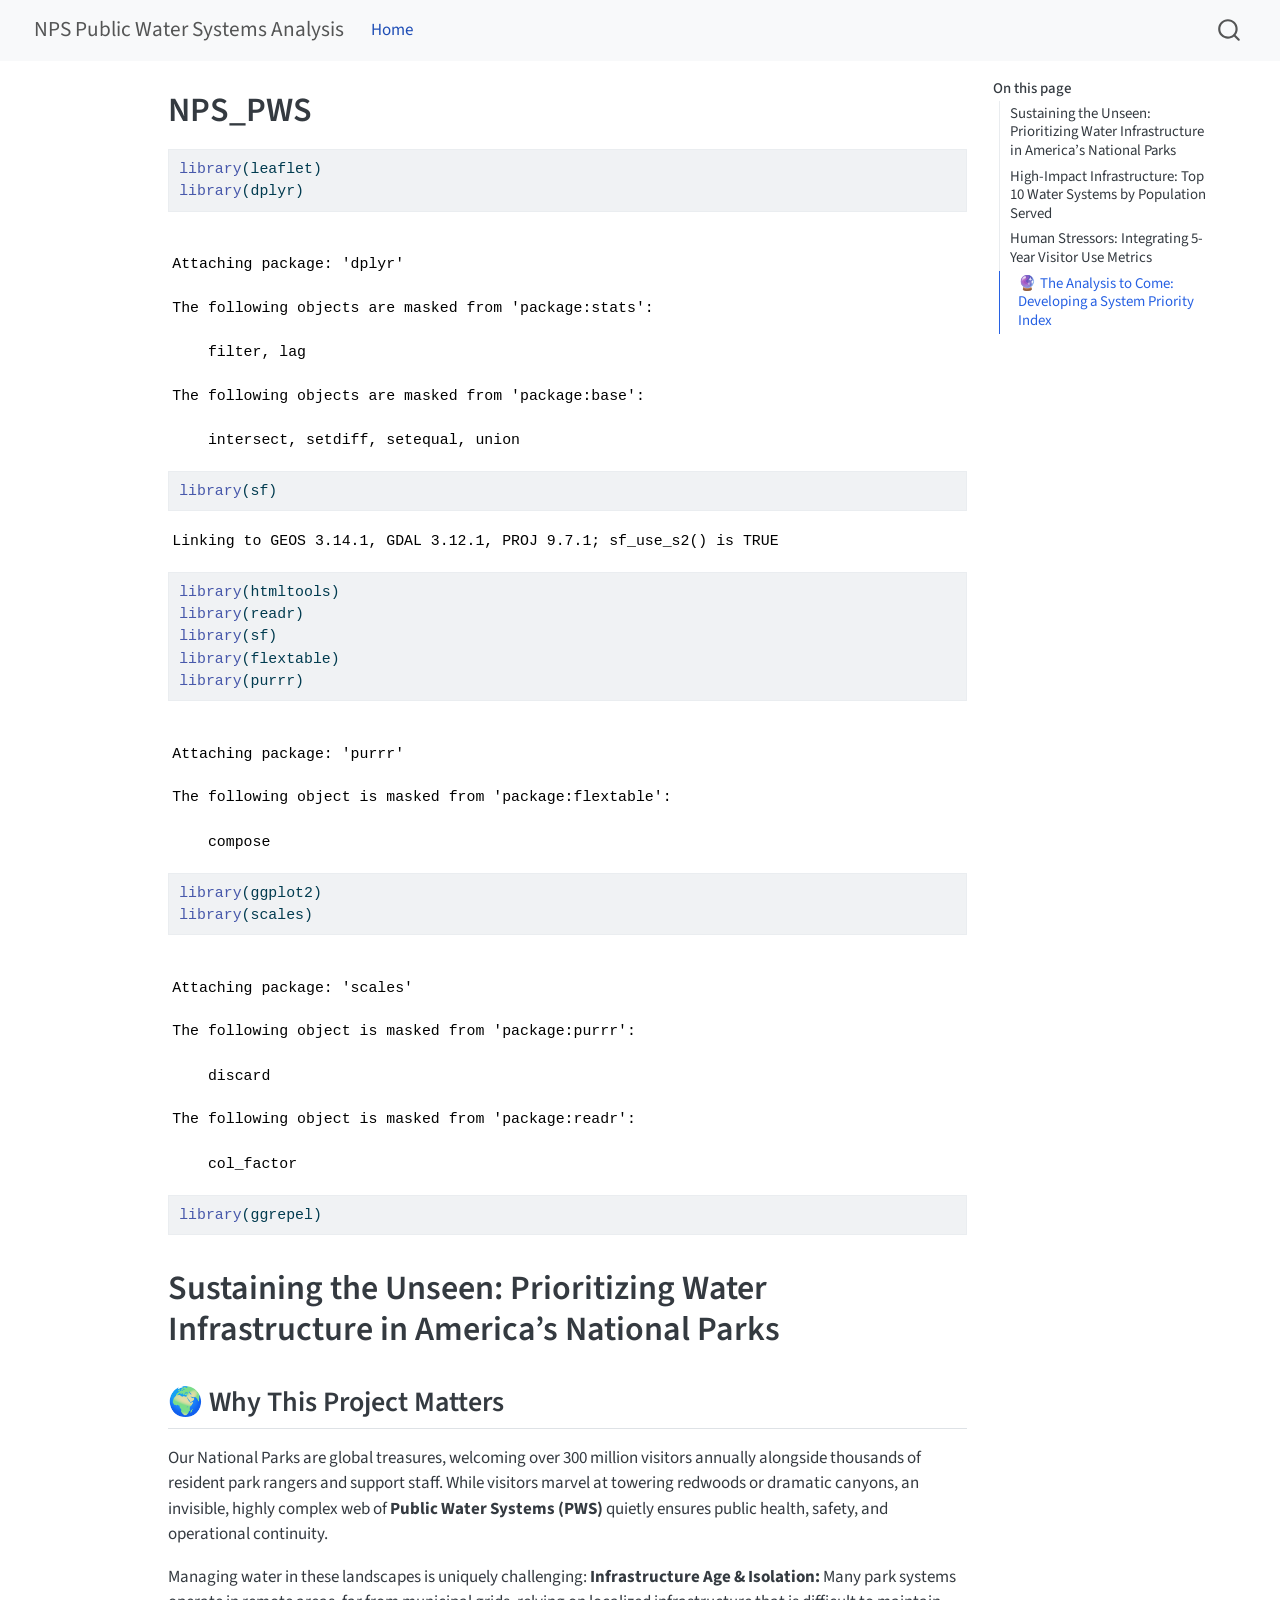
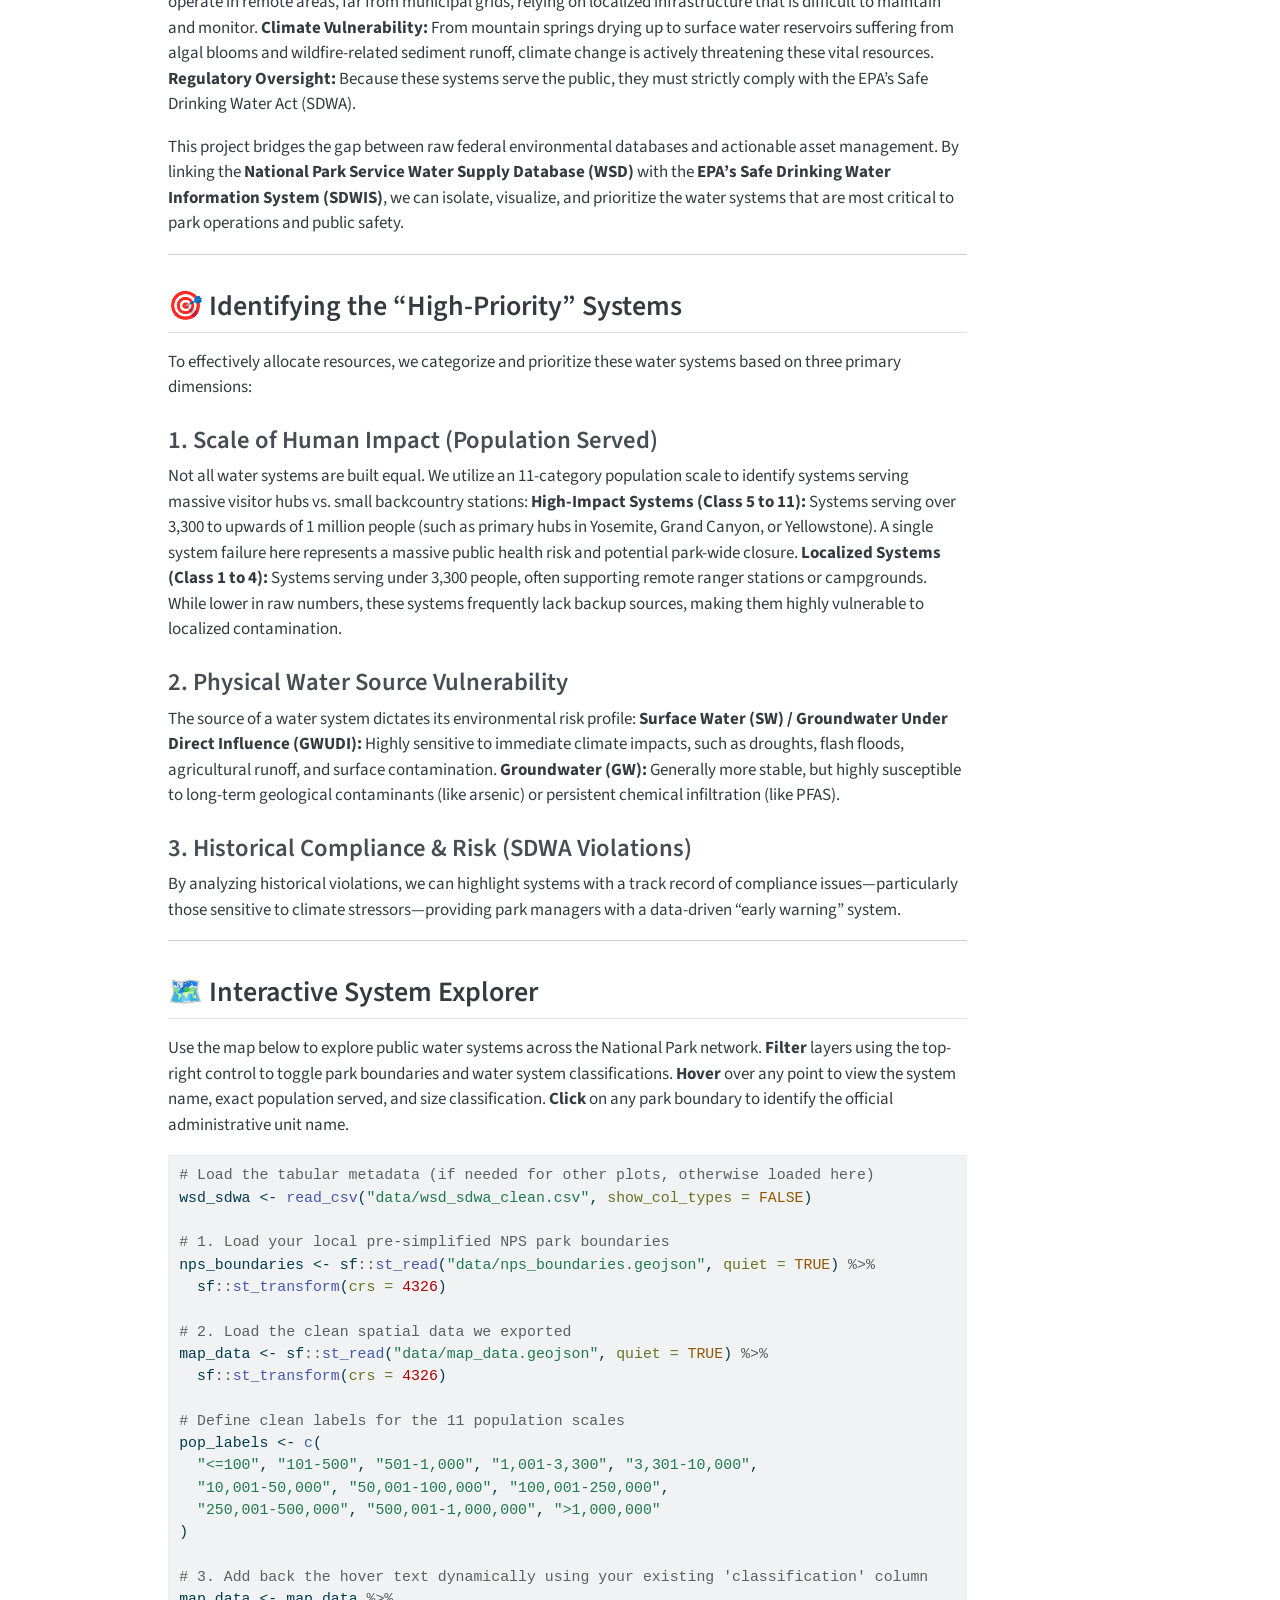
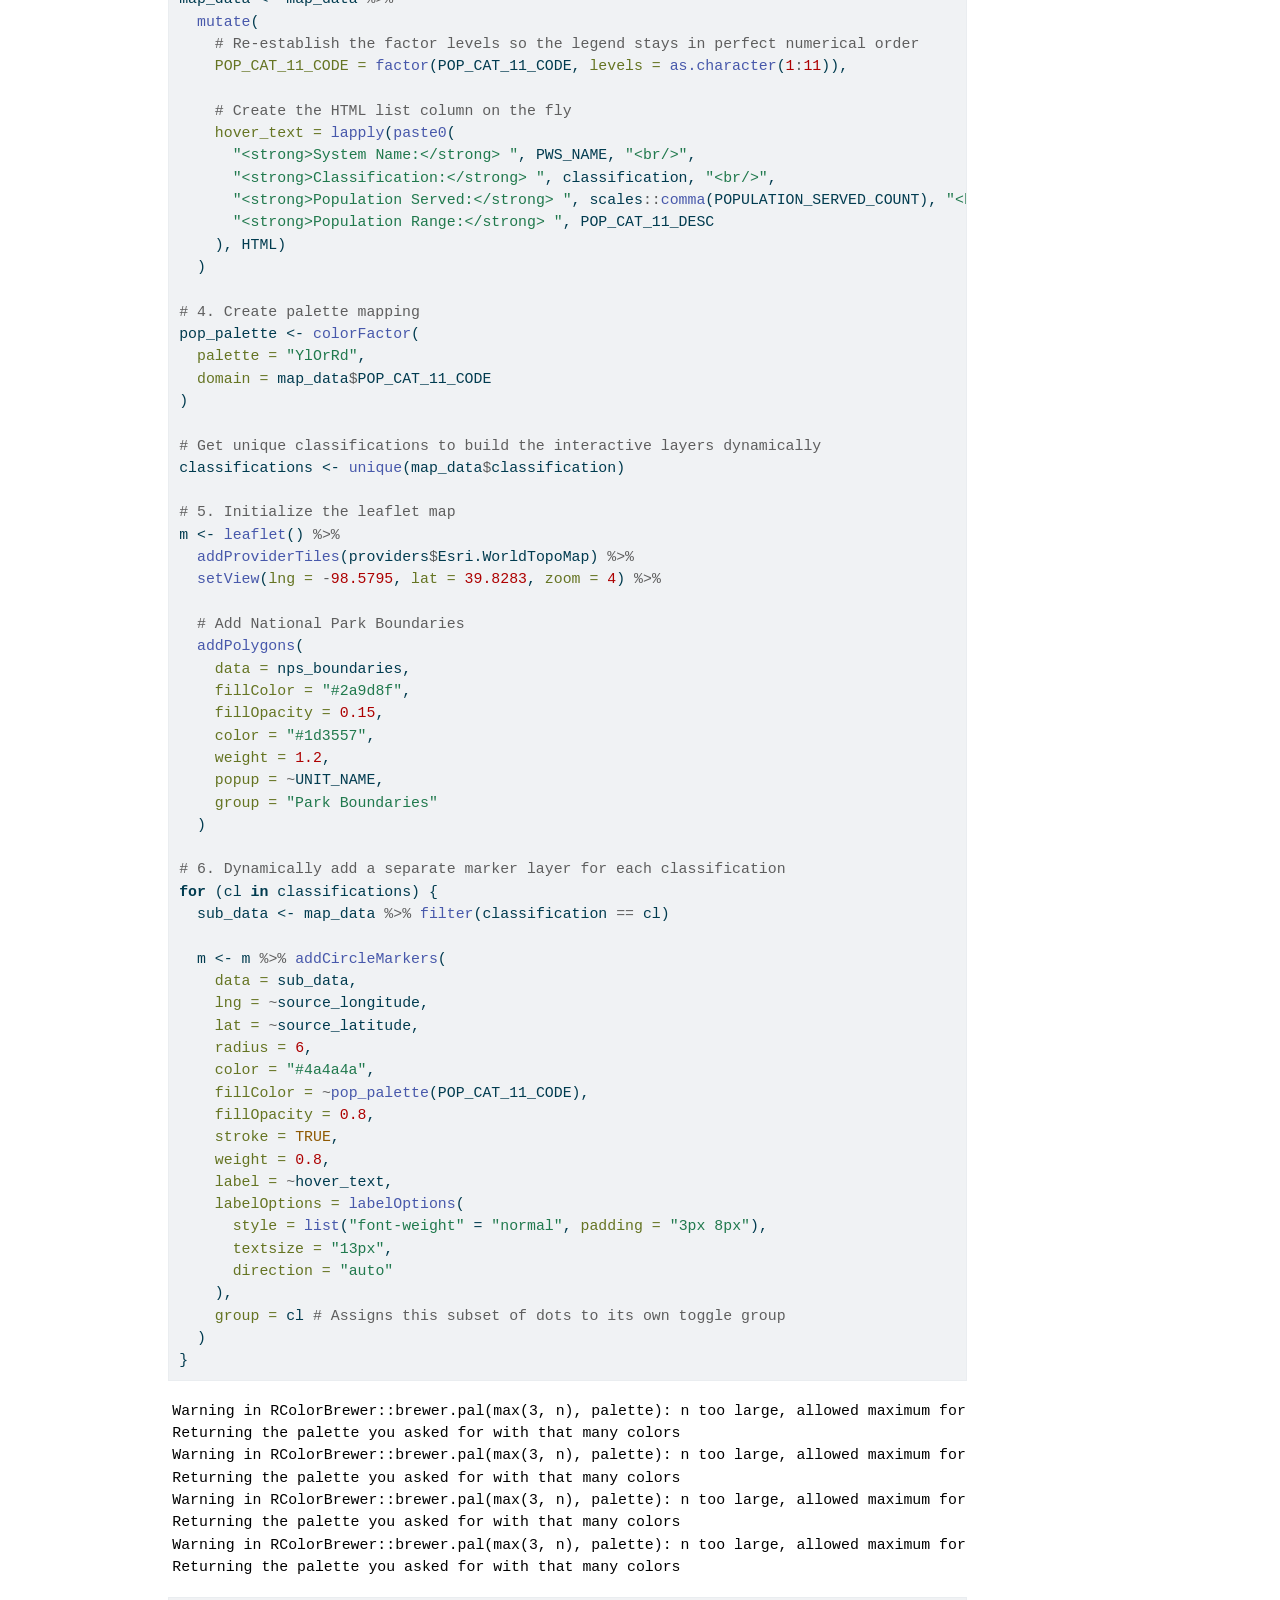
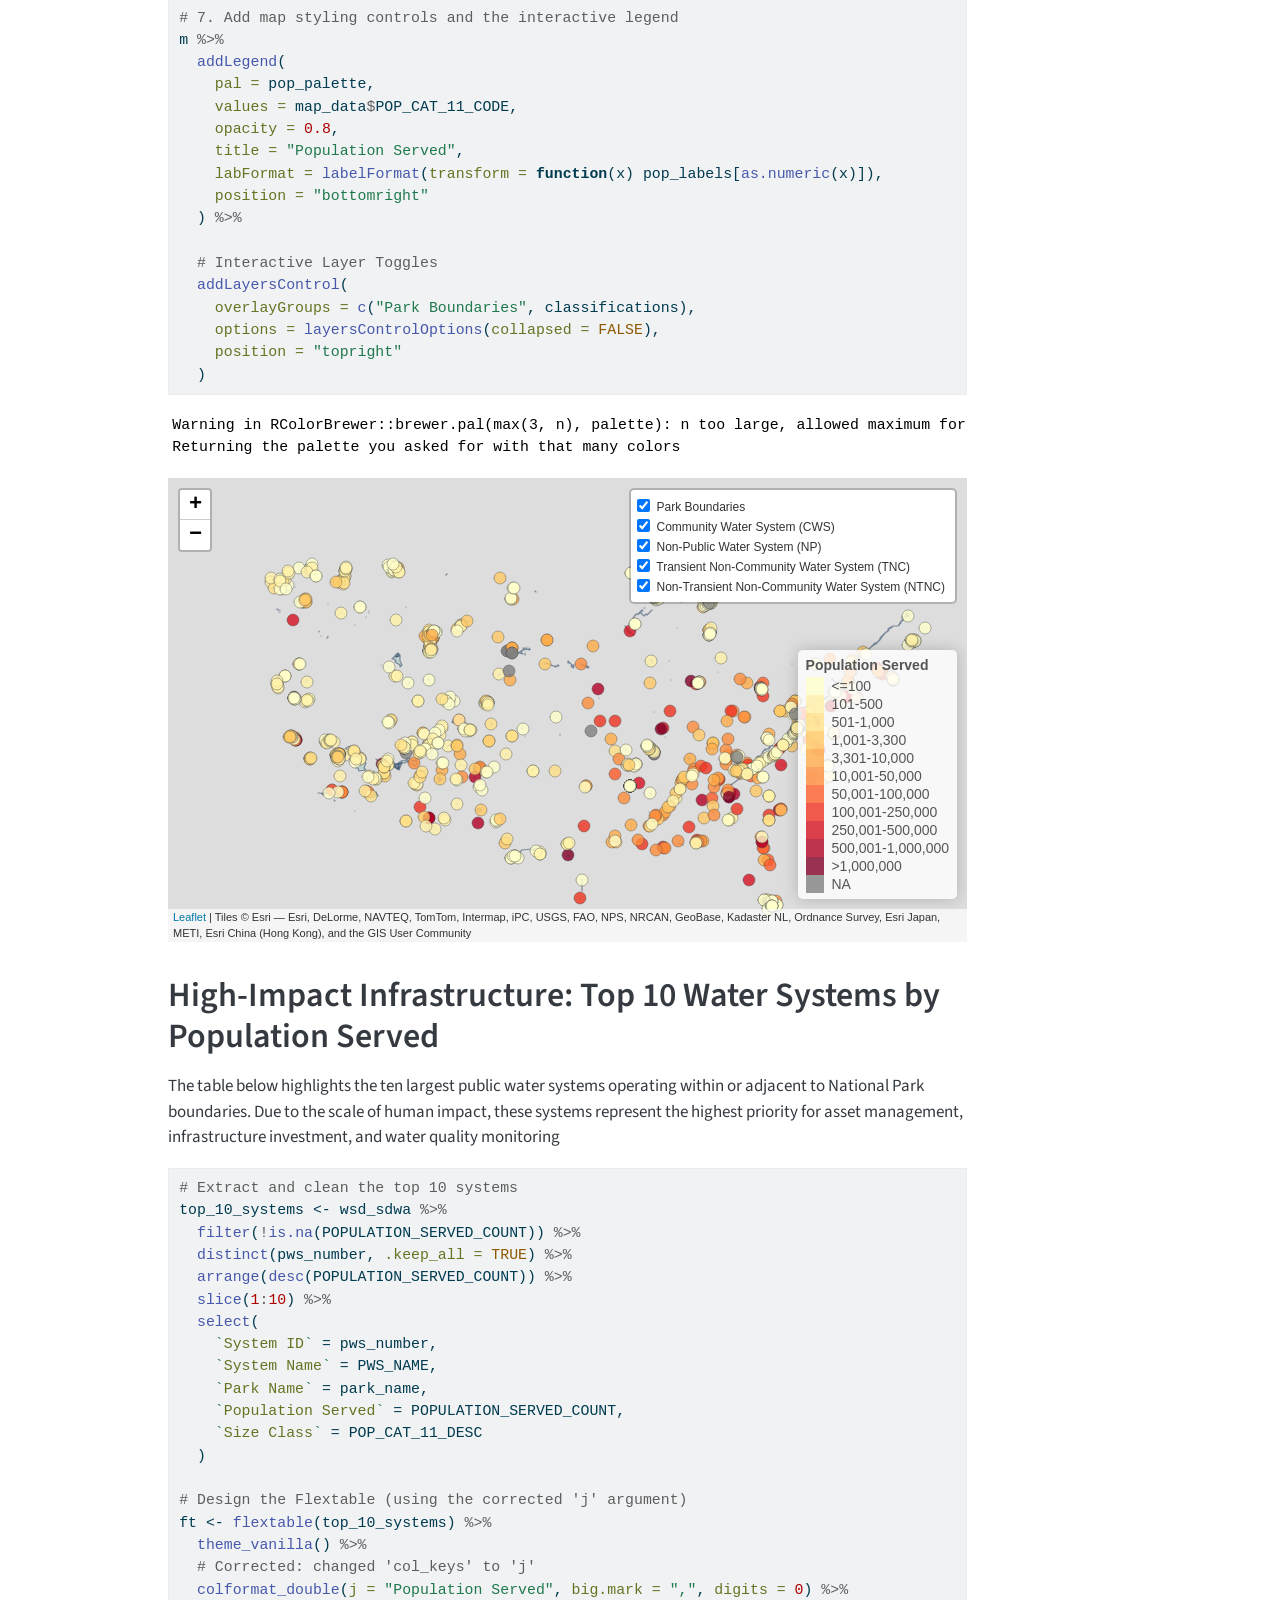
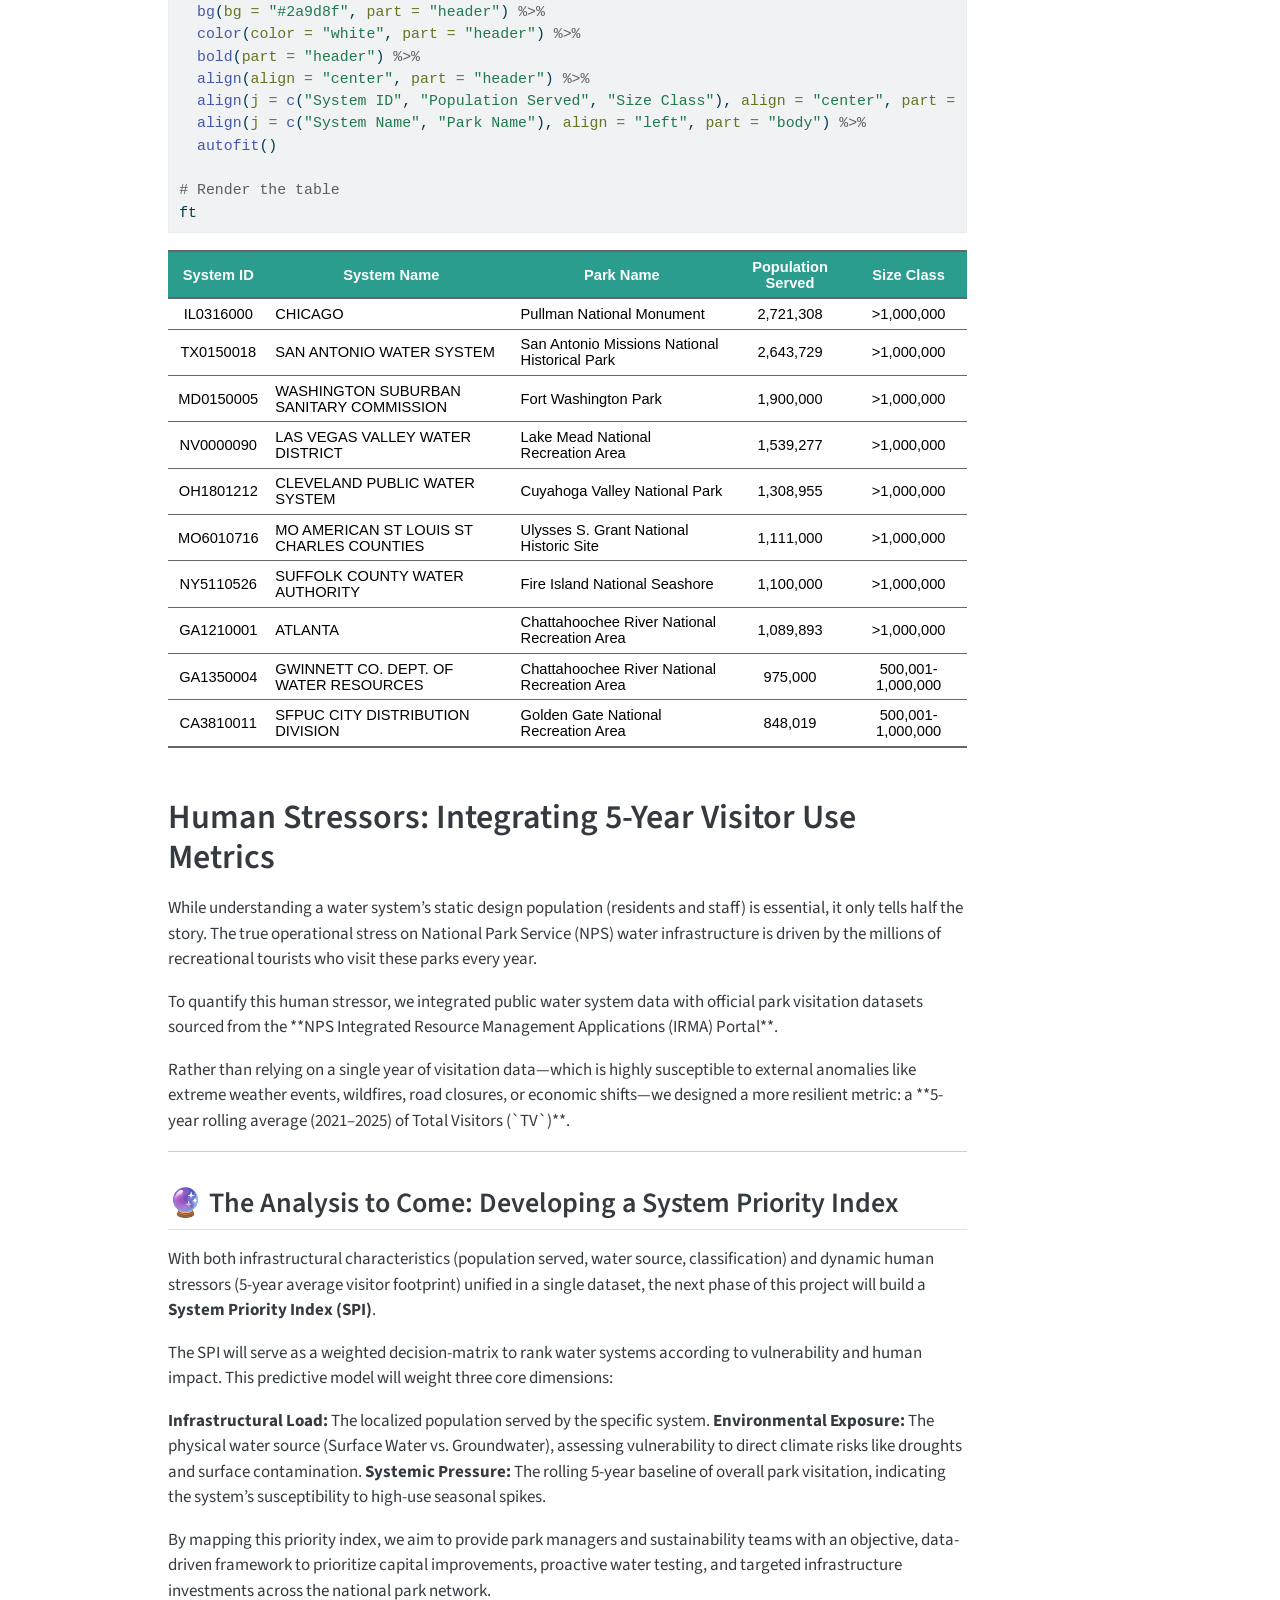
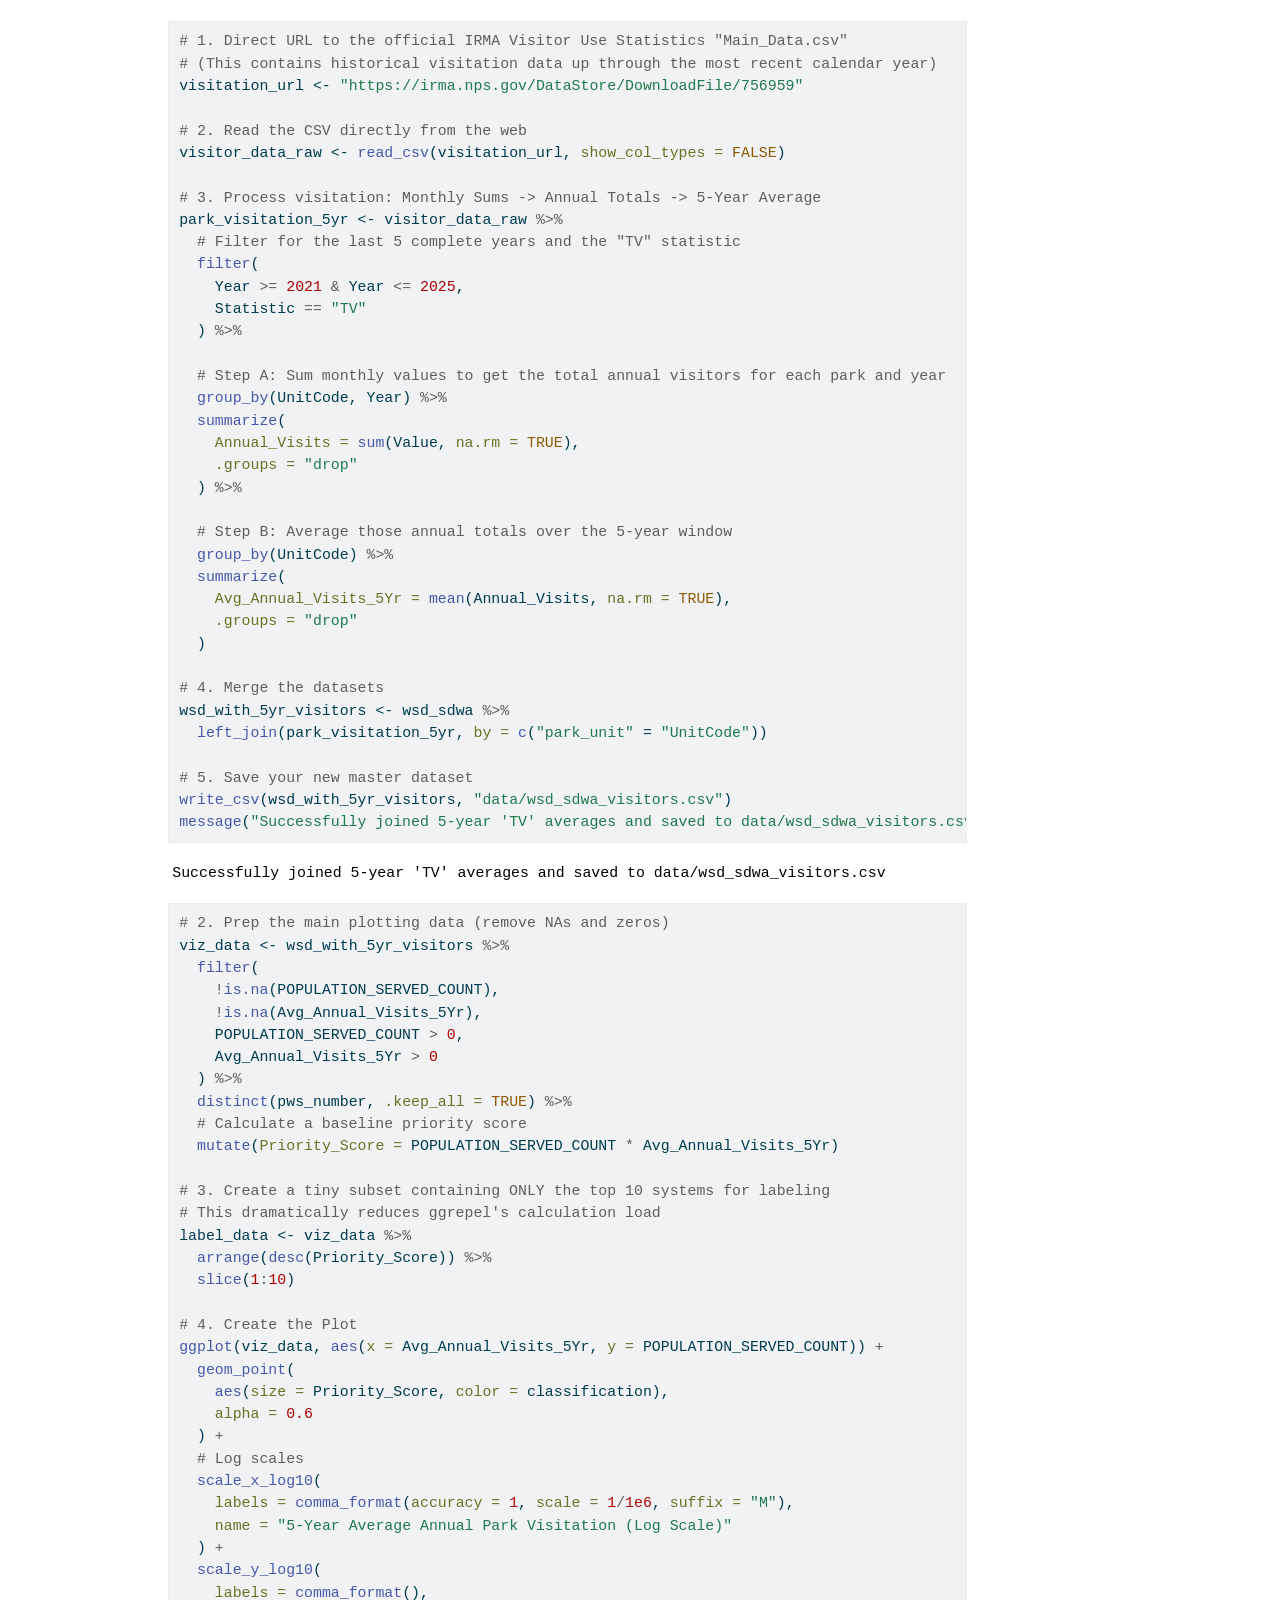
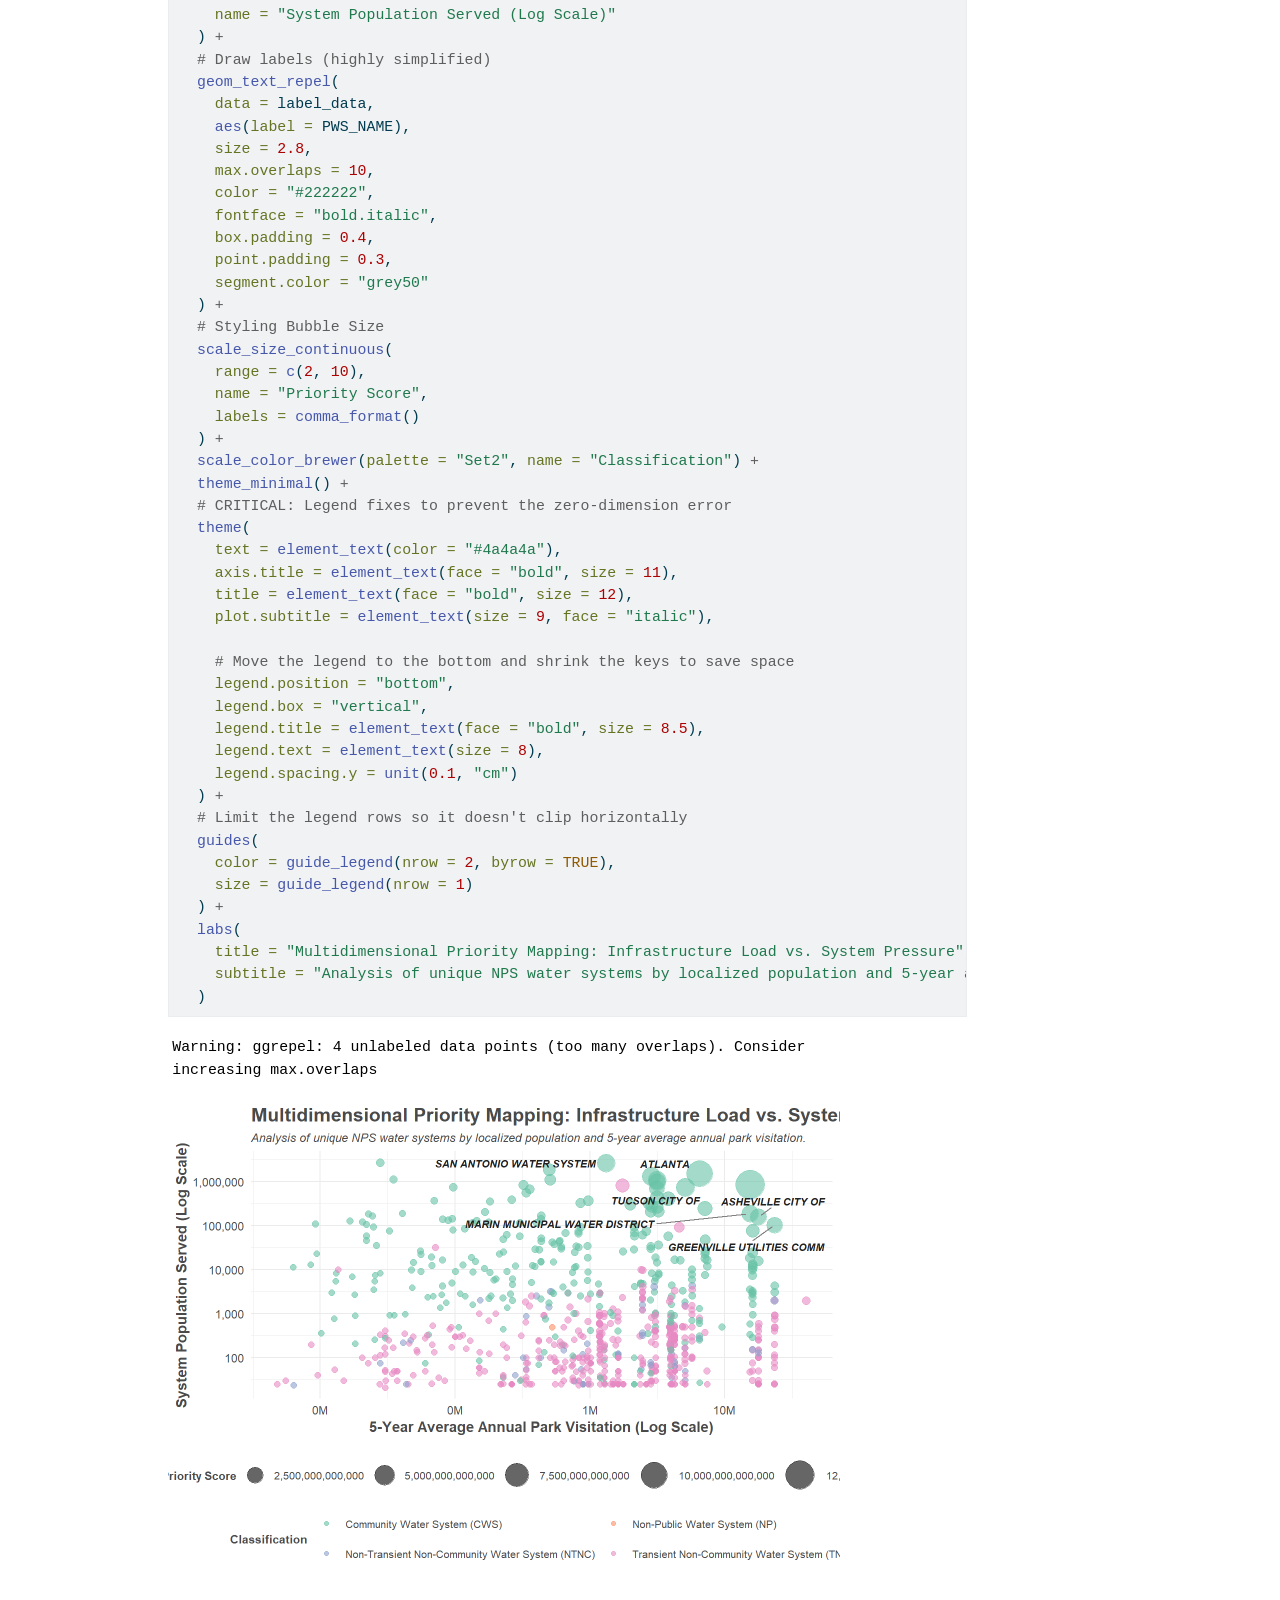
==== docs/NPS_PWS.html @ 457d11ba "Initial commit: setting up project and dataset" ====
<!DOCTYPE html>
<html xmlns="http://www.w3.org/1999/xhtml" lang="en" xml:lang="en"><head>

<meta charset="utf-8">
<meta name="generator" content="quarto-1.8.25">

<meta name="viewport" content="width=device-width, initial-scale=1.0, user-scalable=yes">


<title>NPS_PWS – NPS Public Water Systems Analysis</title>
<style>
code{white-space: pre-wrap;}
span.smallcaps{font-variant: small-caps;}
div.columns{display: flex; gap: min(4vw, 1.5em);}
div.column{flex: auto; overflow-x: auto;}
div.hanging-indent{margin-left: 1.5em; text-indent: -1.5em;}
ul.task-list{list-style: none;}
ul.task-list li input[type="checkbox"] {
  width: 0.8em;
  margin: 0 0.8em 0.2em -1em; /* quarto-specific, see https://github.com/quarto-dev/quarto-cli/issues/4556 */ 
  vertical-align: middle;
}
/* CSS for syntax highlighting */
html { -webkit-text-size-adjust: 100%; }
pre > code.sourceCode { white-space: pre; position: relative; }
pre > code.sourceCode > span { display: inline-block; line-height: 1.25; }
pre > code.sourceCode > span:empty { height: 1.2em; }
.sourceCode { overflow: visible; }
code.sourceCode > span { color: inherit; text-decoration: inherit; }
div.sourceCode { margin: 1em 0; }
pre.sourceCode { margin: 0; }
@media screen {
div.sourceCode { overflow: auto; }
}
@media print {
pre > code.sourceCode { white-space: pre-wrap; }
pre > code.sourceCode > span { text-indent: -5em; padding-left: 5em; }
}
pre.numberSource code
  { counter-reset: source-line 0; }
pre.numberSource code > span
  { position: relative; left: -4em; counter-increment: source-line; }
pre.numberSource code > span > a:first-child::before
  { content: counter(source-line);
    position: relative; left: -1em; text-align: right; vertical-align: baseline;
    border: none; display: inline-block;
    -webkit-touch-callout: none; -webkit-user-select: none;
    -khtml-user-select: none; -moz-user-select: none;
    -ms-user-select: none; user-select: none;
    padding: 0 4px; width: 4em;
  }
pre.numberSource { margin-left: 3em;  padding-left: 4px; }
div.sourceCode
  {   }
@media screen {
pre > code.sourceCode > span > a:first-child::before { text-decoration: underline; }
}
</style>


<script src="site_libs/quarto-nav/quarto-nav.js"></script>
<script src="site_libs/quarto-nav/headroom.min.js"></script>
<script src="site_libs/clipboard/clipboard.min.js"></script>
<script src="site_libs/quarto-search/autocomplete.umd.js"></script>
<script src="site_libs/quarto-search/fuse.min.js"></script>
<script src="site_libs/quarto-search/quarto-search.js"></script>
<meta name="quarto:offset" content="./">
<script src="site_libs/quarto-html/quarto.js" type="module"></script>
<script src="site_libs/quarto-html/tabsets/tabsets.js" type="module"></script>
<script src="site_libs/quarto-html/axe/axe-check.js" type="module"></script>
<script src="site_libs/quarto-html/popper.min.js"></script>
<script src="site_libs/quarto-html/tippy.umd.min.js"></script>
<script src="site_libs/quarto-html/anchor.min.js"></script>
<link href="site_libs/quarto-html/tippy.css" rel="stylesheet">
<link href="site_libs/quarto-html/quarto-syntax-highlighting-7b89279ff1a6dce999919e0e67d4d9ec.css" rel="stylesheet" id="quarto-text-highlighting-styles">
<script src="site_libs/bootstrap/bootstrap.min.js"></script>
<link href="site_libs/bootstrap/bootstrap-icons.css" rel="stylesheet">
<link href="site_libs/bootstrap/bootstrap-e31584831b205ffbb2d98406f31c2a5b.min.css" rel="stylesheet" append-hash="true" id="quarto-bootstrap" data-mode="light">
<script id="quarto-search-options" type="application/json">{
  "location": "navbar",
  "copy-button": false,
  "collapse-after": 3,
  "panel-placement": "end",
  "type": "overlay",
  "limit": 50,
  "keyboard-shortcut": [
    "f",
    "/",
    "s"
  ],
  "show-item-context": false,
  "language": {
    "search-no-results-text": "No results",
    "search-matching-documents-text": "matching documents",
    "search-copy-link-title": "Copy link to search",
    "search-hide-matches-text": "Hide additional matches",
    "search-more-match-text": "more match in this document",
    "search-more-matches-text": "more matches in this document",
    "search-clear-button-title": "Clear",
    "search-text-placeholder": "",
    "search-detached-cancel-button-title": "Cancel",
    "search-submit-button-title": "Submit",
    "search-label": "Search"
  }
}</script>
<link href="site_libs/htmltools-fill-0.5.8.1/fill.css" rel="stylesheet">

<script src="site_libs/htmlwidgets-1.6.4/htmlwidgets.js"></script>

<script src="site_libs/jquery-3.6.0/jquery-3.6.0.min.js"></script>

<link href="site_libs/leaflet-1.3.1/leaflet.css" rel="stylesheet">

<script src="site_libs/leaflet-1.3.1/leaflet.js"></script>

<link href="site_libs/leafletfix-1.0.0/leafletfix.css" rel="stylesheet">

<script src="site_libs/proj4-2.6.2/proj4.min.js"></script>

<script src="site_libs/Proj4Leaflet-1.0.1/proj4leaflet.js"></script>

<link href="site_libs/rstudio_leaflet-1.3.1/rstudio_leaflet.css" rel="stylesheet">

<script src="site_libs/leaflet-binding-2.2.3/leaflet.js"></script>

<script src="site_libs/leaflet-providers-3.0.0/leaflet-providers.js"></script>

<script src="site_libs/leaflet-providers-plugin-2.2.3/leaflet-providers-plugin.js"></script>

<link href="site_libs/tabwid-1.1.3/tabwid.css" rel="stylesheet">

<script src="site_libs/tabwid-1.1.3/tabwid.js"></script>



</head>

<body class="nav-fixed quarto-light">

<div id="quarto-search-results"></div>
  <header id="quarto-header" class="headroom fixed-top">
    <nav class="navbar navbar-expand-lg " data-bs-theme="dark">
      <div class="navbar-container container-fluid">
      <div class="navbar-brand-container mx-auto">
    <a href="./index.html" class="navbar-brand navbar-brand-logo">
    </a>
    <a class="navbar-brand" href="./index.html">
    <span class="navbar-title">NPS Public Water Systems Analysis</span>
    </a>
  </div>
            <div id="quarto-search" class="" title="Search"></div>
          <button class="navbar-toggler" type="button" data-bs-toggle="collapse" data-bs-target="#navbarCollapse" aria-controls="navbarCollapse" role="menu" aria-expanded="false" aria-label="Toggle navigation" onclick="if (window.quartoToggleHeadroom) { window.quartoToggleHeadroom(); }">
  <span class="navbar-toggler-icon"></span>
</button>
          <div class="collapse navbar-collapse" id="navbarCollapse">
            <ul class="navbar-nav navbar-nav-scroll me-auto">
  <li class="nav-item">
    <a class="nav-link active" href="./NPS_PWS.html" aria-current="page"> 
<span class="menu-text">Home</span></a>
  </li>  
</ul>
          </div> <!-- /navcollapse -->
            <div class="quarto-navbar-tools">
</div>
      </div> <!-- /container-fluid -->
    </nav>
</header>
<!-- content -->
<div id="quarto-content" class="quarto-container page-columns page-rows-contents page-layout-article page-navbar">
<!-- sidebar -->
<!-- margin-sidebar -->
    <div id="quarto-margin-sidebar" class="sidebar margin-sidebar">
        <nav id="TOC" role="doc-toc" class="toc-active">
    <h2 id="toc-title">On this page</h2>
   
  <ul>
  <li><a href="#sustaining-the-unseen-prioritizing-water-infrastructure-in-americas-national-parks" id="toc-sustaining-the-unseen-prioritizing-water-infrastructure-in-americas-national-parks" class="nav-link active" data-scroll-target="#sustaining-the-unseen-prioritizing-water-infrastructure-in-americas-national-parks">Sustaining the Unseen: Prioritizing Water Infrastructure in America’s National Parks</a>
  <ul class="collapse">
  <li><a href="#why-this-project-matters" id="toc-why-this-project-matters" class="nav-link" data-scroll-target="#why-this-project-matters">🌍 Why This Project Matters</a></li>
  <li><a href="#identifying-the-high-priority-systems" id="toc-identifying-the-high-priority-systems" class="nav-link" data-scroll-target="#identifying-the-high-priority-systems">🎯 Identifying the “High-Priority” Systems</a>
  <ul class="collapse">
  <li><a href="#scale-of-human-impact-population-served" id="toc-scale-of-human-impact-population-served" class="nav-link" data-scroll-target="#scale-of-human-impact-population-served">1. Scale of Human Impact (Population Served)</a></li>
  <li><a href="#physical-water-source-vulnerability" id="toc-physical-water-source-vulnerability" class="nav-link" data-scroll-target="#physical-water-source-vulnerability">2. Physical Water Source Vulnerability</a></li>
  <li><a href="#historical-compliance-risk-sdwa-violations" id="toc-historical-compliance-risk-sdwa-violations" class="nav-link" data-scroll-target="#historical-compliance-risk-sdwa-violations">3. Historical Compliance &amp; Risk (SDWA Violations)</a></li>
  </ul></li>
  <li><a href="#interactive-system-explorer" id="toc-interactive-system-explorer" class="nav-link" data-scroll-target="#interactive-system-explorer">🗺️ Interactive System Explorer</a></li>
  </ul></li>
  <li><a href="#high-impact-infrastructure-top-10-water-systems-by-population-served" id="toc-high-impact-infrastructure-top-10-water-systems-by-population-served" class="nav-link" data-scroll-target="#high-impact-infrastructure-top-10-water-systems-by-population-served">High-Impact Infrastructure: Top 10 Water Systems by Population Served</a></li>
  <li><a href="#human-stressors-integrating-5-year-visitor-use-metrics" id="toc-human-stressors-integrating-5-year-visitor-use-metrics" class="nav-link" data-scroll-target="#human-stressors-integrating-5-year-visitor-use-metrics">Human Stressors: Integrating 5-Year Visitor Use Metrics</a>
  <ul class="collapse">
  <li><a href="#the-analysis-to-come-developing-a-system-priority-index" id="toc-the-analysis-to-come-developing-a-system-priority-index" class="nav-link" data-scroll-target="#the-analysis-to-come-developing-a-system-priority-index">🔮 The Analysis to Come: Developing a System Priority Index</a></li>
  </ul></li>
  </ul>
</nav>
    </div>
<!-- main -->
<main class="content" id="quarto-document-content">

<header id="title-block-header" class="quarto-title-block default">
<div class="quarto-title">
<h1 class="title">NPS_PWS</h1>
</div>



<div class="quarto-title-meta">

    
  
    
  </div>
  


</header>


<div class="cell">
<div class="code-copy-outer-scaffold"><div class="sourceCode cell-code" id="cb1"><pre class="sourceCode r code-with-copy"><code class="sourceCode r"><span id="cb1-1"><a href="#cb1-1" aria-hidden="true" tabindex="-1"></a><span class="fu">library</span>(leaflet)</span>
<span id="cb1-2"><a href="#cb1-2" aria-hidden="true" tabindex="-1"></a><span class="fu">library</span>(dplyr)</span></code></pre></div><button title="Copy to Clipboard" class="code-copy-button"><i class="bi"></i></button></div>
<div class="cell-output cell-output-stderr">
<pre><code>
Attaching package: 'dplyr'</code></pre>
</div>
<div class="cell-output cell-output-stderr">
<pre><code>The following objects are masked from 'package:stats':

    filter, lag</code></pre>
</div>
<div class="cell-output cell-output-stderr">
<pre><code>The following objects are masked from 'package:base':

    intersect, setdiff, setequal, union</code></pre>
</div>
<div class="code-copy-outer-scaffold"><div class="sourceCode cell-code" id="cb5"><pre class="sourceCode r code-with-copy"><code class="sourceCode r"><span id="cb5-1"><a href="#cb5-1" aria-hidden="true" tabindex="-1"></a><span class="fu">library</span>(sf)</span></code></pre></div><button title="Copy to Clipboard" class="code-copy-button"><i class="bi"></i></button></div>
<div class="cell-output cell-output-stderr">
<pre><code>Linking to GEOS 3.14.1, GDAL 3.12.1, PROJ 9.7.1; sf_use_s2() is TRUE</code></pre>
</div>
<div class="code-copy-outer-scaffold"><div class="sourceCode cell-code" id="cb7"><pre class="sourceCode r code-with-copy"><code class="sourceCode r"><span id="cb7-1"><a href="#cb7-1" aria-hidden="true" tabindex="-1"></a><span class="fu">library</span>(htmltools)</span>
<span id="cb7-2"><a href="#cb7-2" aria-hidden="true" tabindex="-1"></a><span class="fu">library</span>(readr)</span>
<span id="cb7-3"><a href="#cb7-3" aria-hidden="true" tabindex="-1"></a><span class="fu">library</span>(sf)</span>
<span id="cb7-4"><a href="#cb7-4" aria-hidden="true" tabindex="-1"></a><span class="fu">library</span>(flextable)</span>
<span id="cb7-5"><a href="#cb7-5" aria-hidden="true" tabindex="-1"></a><span class="fu">library</span>(purrr)</span></code></pre></div><button title="Copy to Clipboard" class="code-copy-button"><i class="bi"></i></button></div>
<div class="cell-output cell-output-stderr">
<pre><code>
Attaching package: 'purrr'</code></pre>
</div>
<div class="cell-output cell-output-stderr">
<pre><code>The following object is masked from 'package:flextable':

    compose</code></pre>
</div>
<div class="code-copy-outer-scaffold"><div class="sourceCode cell-code" id="cb10"><pre class="sourceCode r code-with-copy"><code class="sourceCode r"><span id="cb10-1"><a href="#cb10-1" aria-hidden="true" tabindex="-1"></a><span class="fu">library</span>(ggplot2)</span>
<span id="cb10-2"><a href="#cb10-2" aria-hidden="true" tabindex="-1"></a><span class="fu">library</span>(scales) </span></code></pre></div><button title="Copy to Clipboard" class="code-copy-button"><i class="bi"></i></button></div>
<div class="cell-output cell-output-stderr">
<pre><code>
Attaching package: 'scales'</code></pre>
</div>
<div class="cell-output cell-output-stderr">
<pre><code>The following object is masked from 'package:purrr':

    discard</code></pre>
</div>
<div class="cell-output cell-output-stderr">
<pre><code>The following object is masked from 'package:readr':

    col_factor</code></pre>
</div>
<div class="code-copy-outer-scaffold"><div class="sourceCode cell-code" id="cb14"><pre class="sourceCode r code-with-copy"><code class="sourceCode r"><span id="cb14-1"><a href="#cb14-1" aria-hidden="true" tabindex="-1"></a><span class="fu">library</span>(ggrepel)</span></code></pre></div><button title="Copy to Clipboard" class="code-copy-button"><i class="bi"></i></button></div>
</div>
<section id="sustaining-the-unseen-prioritizing-water-infrastructure-in-americas-national-parks" class="level1">
<h1>Sustaining the Unseen: Prioritizing Water Infrastructure in America’s National Parks</h1>
<section id="why-this-project-matters" class="level2">
<h2 class="anchored" data-anchor-id="why-this-project-matters">🌍 Why This Project Matters</h2>
<p>Our National Parks are global treasures, welcoming over 300 million visitors annually alongside thousands of resident park rangers and support staff. While visitors marvel at towering redwoods or dramatic canyons, an invisible, highly complex web of <strong>Public Water Systems (PWS)</strong> quietly ensures public health, safety, and operational continuity.</p>
<p>Managing water in these landscapes is uniquely challenging: <strong>Infrastructure Age &amp; Isolation:</strong> Many park systems operate in remote areas, far from municipal grids, relying on localized infrastructure that is difficult to maintain and monitor. <strong>Climate Vulnerability:</strong> From mountain springs drying up to surface water reservoirs suffering from algal blooms and wildfire-related sediment runoff, climate change is actively threatening these vital resources. <strong>Regulatory Oversight:</strong> Because these systems serve the public, they must strictly comply with the EPA’s Safe Drinking Water Act (SDWA).</p>
<p>This project bridges the gap between raw federal environmental databases and actionable asset management. By linking the <strong>National Park Service Water Supply Database (WSD)</strong> with the <strong>EPA’s Safe Drinking Water Information System (SDWIS)</strong>, we can isolate, visualize, and prioritize the water systems that are most critical to park operations and public safety.</p>
<hr>
</section>
<section id="identifying-the-high-priority-systems" class="level2">
<h2 class="anchored" data-anchor-id="identifying-the-high-priority-systems">🎯 Identifying the “High-Priority” Systems</h2>
<p>To effectively allocate resources, we categorize and prioritize these water systems based on three primary dimensions:</p>
<section id="scale-of-human-impact-population-served" class="level3">
<h3 class="anchored" data-anchor-id="scale-of-human-impact-population-served">1. Scale of Human Impact (Population Served)</h3>
<p>Not all water systems are built equal. We utilize an 11-category population scale to identify systems serving massive visitor hubs vs. small backcountry stations: <strong>High-Impact Systems (Class 5 to 11):</strong> Systems serving over 3,300 to upwards of 1 million people (such as primary hubs in Yosemite, Grand Canyon, or Yellowstone). A single system failure here represents a massive public health risk and potential park-wide closure. <strong>Localized Systems (Class 1 to 4):</strong> Systems serving under 3,300 people, often supporting remote ranger stations or campgrounds. While lower in raw numbers, these systems frequently lack backup sources, making them highly vulnerable to localized contamination.</p>
</section>
<section id="physical-water-source-vulnerability" class="level3">
<h3 class="anchored" data-anchor-id="physical-water-source-vulnerability">2. Physical Water Source Vulnerability</h3>
<p>The source of a water system dictates its environmental risk profile: <strong>Surface Water (SW) / Groundwater Under Direct Influence (GWUDI):</strong> Highly sensitive to immediate climate impacts, such as droughts, flash floods, agricultural runoff, and surface contamination. <strong>Groundwater (GW):</strong> Generally more stable, but highly susceptible to long-term geological contaminants (like arsenic) or persistent chemical infiltration (like PFAS).</p>
</section>
<section id="historical-compliance-risk-sdwa-violations" class="level3">
<h3 class="anchored" data-anchor-id="historical-compliance-risk-sdwa-violations">3. Historical Compliance &amp; Risk (SDWA Violations)</h3>
<p>By analyzing historical violations, we can highlight systems with a track record of compliance issues—particularly those sensitive to climate stressors—providing park managers with a data-driven “early warning” system.</p>
<hr>
</section>
</section>
<section id="interactive-system-explorer" class="level2">
<h2 class="anchored" data-anchor-id="interactive-system-explorer">🗺️ Interactive System Explorer</h2>
<p>Use the map below to explore public water systems across the National Park network. <strong>Filter</strong> layers using the top-right control to toggle park boundaries and water system classifications. <strong>Hover</strong> over any point to view the system name, exact population served, and size classification. <strong>Click</strong> on any park boundary to identify the official administrative unit name.</p>
<div class="cell">
<div class="code-copy-outer-scaffold"><div class="sourceCode cell-code" id="cb15"><pre class="sourceCode r code-with-copy"><code class="sourceCode r"><span id="cb15-1"><a href="#cb15-1" aria-hidden="true" tabindex="-1"></a><span class="co"># Load the tabular metadata (if needed for other plots, otherwise loaded here)</span></span>
<span id="cb15-2"><a href="#cb15-2" aria-hidden="true" tabindex="-1"></a>wsd_sdwa <span class="ot">&lt;-</span> <span class="fu">read_csv</span>(<span class="st">"data/wsd_sdwa_clean.csv"</span>, <span class="at">show_col_types =</span> <span class="cn">FALSE</span>)</span>
<span id="cb15-3"><a href="#cb15-3" aria-hidden="true" tabindex="-1"></a></span>
<span id="cb15-4"><a href="#cb15-4" aria-hidden="true" tabindex="-1"></a><span class="co"># 1. Load your local pre-simplified NPS park boundaries</span></span>
<span id="cb15-5"><a href="#cb15-5" aria-hidden="true" tabindex="-1"></a>nps_boundaries <span class="ot">&lt;-</span> sf<span class="sc">::</span><span class="fu">st_read</span>(<span class="st">"data/nps_boundaries.geojson"</span>, <span class="at">quiet =</span> <span class="cn">TRUE</span>) <span class="sc">%&gt;%</span> </span>
<span id="cb15-6"><a href="#cb15-6" aria-hidden="true" tabindex="-1"></a>  sf<span class="sc">::</span><span class="fu">st_transform</span>(<span class="at">crs =</span> <span class="dv">4326</span>) </span>
<span id="cb15-7"><a href="#cb15-7" aria-hidden="true" tabindex="-1"></a></span>
<span id="cb15-8"><a href="#cb15-8" aria-hidden="true" tabindex="-1"></a><span class="co"># 2. Load the clean spatial data we exported</span></span>
<span id="cb15-9"><a href="#cb15-9" aria-hidden="true" tabindex="-1"></a>map_data <span class="ot">&lt;-</span> sf<span class="sc">::</span><span class="fu">st_read</span>(<span class="st">"data/map_data.geojson"</span>, <span class="at">quiet =</span> <span class="cn">TRUE</span>) <span class="sc">%&gt;%</span> </span>
<span id="cb15-10"><a href="#cb15-10" aria-hidden="true" tabindex="-1"></a>  sf<span class="sc">::</span><span class="fu">st_transform</span>(<span class="at">crs =</span> <span class="dv">4326</span>)</span>
<span id="cb15-11"><a href="#cb15-11" aria-hidden="true" tabindex="-1"></a></span>
<span id="cb15-12"><a href="#cb15-12" aria-hidden="true" tabindex="-1"></a><span class="co"># Define clean labels for the 11 population scales</span></span>
<span id="cb15-13"><a href="#cb15-13" aria-hidden="true" tabindex="-1"></a>pop_labels <span class="ot">&lt;-</span> <span class="fu">c</span>(</span>
<span id="cb15-14"><a href="#cb15-14" aria-hidden="true" tabindex="-1"></a>  <span class="st">"&lt;=100"</span>, <span class="st">"101-500"</span>, <span class="st">"501-1,000"</span>, <span class="st">"1,001-3,300"</span>, <span class="st">"3,301-10,000"</span>, </span>
<span id="cb15-15"><a href="#cb15-15" aria-hidden="true" tabindex="-1"></a>  <span class="st">"10,001-50,000"</span>, <span class="st">"50,001-100,000"</span>, <span class="st">"100,001-250,000"</span>, </span>
<span id="cb15-16"><a href="#cb15-16" aria-hidden="true" tabindex="-1"></a>  <span class="st">"250,001-500,000"</span>, <span class="st">"500,001-1,000,000"</span>, <span class="st">"&gt;1,000,000"</span></span>
<span id="cb15-17"><a href="#cb15-17" aria-hidden="true" tabindex="-1"></a>)</span>
<span id="cb15-18"><a href="#cb15-18" aria-hidden="true" tabindex="-1"></a></span>
<span id="cb15-19"><a href="#cb15-19" aria-hidden="true" tabindex="-1"></a><span class="co"># 3. Add back the hover text dynamically using your existing 'classification' column</span></span>
<span id="cb15-20"><a href="#cb15-20" aria-hidden="true" tabindex="-1"></a>map_data <span class="ot">&lt;-</span> map_data <span class="sc">%&gt;%</span></span>
<span id="cb15-21"><a href="#cb15-21" aria-hidden="true" tabindex="-1"></a>  <span class="fu">mutate</span>(</span>
<span id="cb15-22"><a href="#cb15-22" aria-hidden="true" tabindex="-1"></a>    <span class="co"># Re-establish the factor levels so the legend stays in perfect numerical order</span></span>
<span id="cb15-23"><a href="#cb15-23" aria-hidden="true" tabindex="-1"></a>    <span class="at">POP_CAT_11_CODE =</span> <span class="fu">factor</span>(POP_CAT_11_CODE, <span class="at">levels =</span> <span class="fu">as.character</span>(<span class="dv">1</span><span class="sc">:</span><span class="dv">11</span>)),</span>
<span id="cb15-24"><a href="#cb15-24" aria-hidden="true" tabindex="-1"></a>    </span>
<span id="cb15-25"><a href="#cb15-25" aria-hidden="true" tabindex="-1"></a>    <span class="co"># Create the HTML list column on the fly</span></span>
<span id="cb15-26"><a href="#cb15-26" aria-hidden="true" tabindex="-1"></a>    <span class="at">hover_text =</span> <span class="fu">lapply</span>(<span class="fu">paste0</span>(</span>
<span id="cb15-27"><a href="#cb15-27" aria-hidden="true" tabindex="-1"></a>      <span class="st">"&lt;strong&gt;System Name:&lt;/strong&gt; "</span>, PWS_NAME, <span class="st">"&lt;br/&gt;"</span>,</span>
<span id="cb15-28"><a href="#cb15-28" aria-hidden="true" tabindex="-1"></a>      <span class="st">"&lt;strong&gt;Classification:&lt;/strong&gt; "</span>, classification, <span class="st">"&lt;br/&gt;"</span>,</span>
<span id="cb15-29"><a href="#cb15-29" aria-hidden="true" tabindex="-1"></a>      <span class="st">"&lt;strong&gt;Population Served:&lt;/strong&gt; "</span>, scales<span class="sc">::</span><span class="fu">comma</span>(POPULATION_SERVED_COUNT), <span class="st">"&lt;br/&gt;"</span>,</span>
<span id="cb15-30"><a href="#cb15-30" aria-hidden="true" tabindex="-1"></a>      <span class="st">"&lt;strong&gt;Population Range:&lt;/strong&gt; "</span>, POP_CAT_11_DESC</span>
<span id="cb15-31"><a href="#cb15-31" aria-hidden="true" tabindex="-1"></a>    ), HTML)</span>
<span id="cb15-32"><a href="#cb15-32" aria-hidden="true" tabindex="-1"></a>  )</span>
<span id="cb15-33"><a href="#cb15-33" aria-hidden="true" tabindex="-1"></a></span>
<span id="cb15-34"><a href="#cb15-34" aria-hidden="true" tabindex="-1"></a><span class="co"># 4. Create palette mapping</span></span>
<span id="cb15-35"><a href="#cb15-35" aria-hidden="true" tabindex="-1"></a>pop_palette <span class="ot">&lt;-</span> <span class="fu">colorFactor</span>(</span>
<span id="cb15-36"><a href="#cb15-36" aria-hidden="true" tabindex="-1"></a>  <span class="at">palette =</span> <span class="st">"YlOrRd"</span>, </span>
<span id="cb15-37"><a href="#cb15-37" aria-hidden="true" tabindex="-1"></a>  <span class="at">domain =</span> map_data<span class="sc">$</span>POP_CAT_11_CODE</span>
<span id="cb15-38"><a href="#cb15-38" aria-hidden="true" tabindex="-1"></a>)</span>
<span id="cb15-39"><a href="#cb15-39" aria-hidden="true" tabindex="-1"></a></span>
<span id="cb15-40"><a href="#cb15-40" aria-hidden="true" tabindex="-1"></a><span class="co"># Get unique classifications to build the interactive layers dynamically</span></span>
<span id="cb15-41"><a href="#cb15-41" aria-hidden="true" tabindex="-1"></a>classifications <span class="ot">&lt;-</span> <span class="fu">unique</span>(map_data<span class="sc">$</span>classification)</span>
<span id="cb15-42"><a href="#cb15-42" aria-hidden="true" tabindex="-1"></a></span>
<span id="cb15-43"><a href="#cb15-43" aria-hidden="true" tabindex="-1"></a><span class="co"># 5. Initialize the leaflet map</span></span>
<span id="cb15-44"><a href="#cb15-44" aria-hidden="true" tabindex="-1"></a>m <span class="ot">&lt;-</span> <span class="fu">leaflet</span>() <span class="sc">%&gt;%</span></span>
<span id="cb15-45"><a href="#cb15-45" aria-hidden="true" tabindex="-1"></a>  <span class="fu">addProviderTiles</span>(providers<span class="sc">$</span>Esri.WorldTopoMap) <span class="sc">%&gt;%</span> </span>
<span id="cb15-46"><a href="#cb15-46" aria-hidden="true" tabindex="-1"></a>  <span class="fu">setView</span>(<span class="at">lng =</span> <span class="sc">-</span><span class="fl">98.5795</span>, <span class="at">lat =</span> <span class="fl">39.8283</span>, <span class="at">zoom =</span> <span class="dv">4</span>) <span class="sc">%&gt;%</span></span>
<span id="cb15-47"><a href="#cb15-47" aria-hidden="true" tabindex="-1"></a>  </span>
<span id="cb15-48"><a href="#cb15-48" aria-hidden="true" tabindex="-1"></a>  <span class="co"># Add National Park Boundaries</span></span>
<span id="cb15-49"><a href="#cb15-49" aria-hidden="true" tabindex="-1"></a>  <span class="fu">addPolygons</span>(</span>
<span id="cb15-50"><a href="#cb15-50" aria-hidden="true" tabindex="-1"></a>    <span class="at">data =</span> nps_boundaries,</span>
<span id="cb15-51"><a href="#cb15-51" aria-hidden="true" tabindex="-1"></a>    <span class="at">fillColor =</span> <span class="st">"#2a9d8f"</span>,             </span>
<span id="cb15-52"><a href="#cb15-52" aria-hidden="true" tabindex="-1"></a>    <span class="at">fillOpacity =</span> <span class="fl">0.15</span>,                </span>
<span id="cb15-53"><a href="#cb15-53" aria-hidden="true" tabindex="-1"></a>    <span class="at">color =</span> <span class="st">"#1d3557"</span>,                 </span>
<span id="cb15-54"><a href="#cb15-54" aria-hidden="true" tabindex="-1"></a>    <span class="at">weight =</span> <span class="fl">1.2</span>,                      </span>
<span id="cb15-55"><a href="#cb15-55" aria-hidden="true" tabindex="-1"></a>    <span class="at">popup =</span> <span class="sc">~</span>UNIT_NAME,                </span>
<span id="cb15-56"><a href="#cb15-56" aria-hidden="true" tabindex="-1"></a>    <span class="at">group =</span> <span class="st">"Park Boundaries"</span>          </span>
<span id="cb15-57"><a href="#cb15-57" aria-hidden="true" tabindex="-1"></a>  )</span>
<span id="cb15-58"><a href="#cb15-58" aria-hidden="true" tabindex="-1"></a></span>
<span id="cb15-59"><a href="#cb15-59" aria-hidden="true" tabindex="-1"></a><span class="co"># 6. Dynamically add a separate marker layer for each classification</span></span>
<span id="cb15-60"><a href="#cb15-60" aria-hidden="true" tabindex="-1"></a><span class="cf">for</span> (cl <span class="cf">in</span> classifications) {</span>
<span id="cb15-61"><a href="#cb15-61" aria-hidden="true" tabindex="-1"></a>  sub_data <span class="ot">&lt;-</span> map_data <span class="sc">%&gt;%</span> <span class="fu">filter</span>(classification <span class="sc">==</span> cl)</span>
<span id="cb15-62"><a href="#cb15-62" aria-hidden="true" tabindex="-1"></a>  </span>
<span id="cb15-63"><a href="#cb15-63" aria-hidden="true" tabindex="-1"></a>  m <span class="ot">&lt;-</span> m <span class="sc">%&gt;%</span> <span class="fu">addCircleMarkers</span>(</span>
<span id="cb15-64"><a href="#cb15-64" aria-hidden="true" tabindex="-1"></a>    <span class="at">data =</span> sub_data,</span>
<span id="cb15-65"><a href="#cb15-65" aria-hidden="true" tabindex="-1"></a>    <span class="at">lng =</span> <span class="sc">~</span>source_longitude, </span>
<span id="cb15-66"><a href="#cb15-66" aria-hidden="true" tabindex="-1"></a>    <span class="at">lat =</span> <span class="sc">~</span>source_latitude,</span>
<span id="cb15-67"><a href="#cb15-67" aria-hidden="true" tabindex="-1"></a>    <span class="at">radius =</span> <span class="dv">6</span>,                      </span>
<span id="cb15-68"><a href="#cb15-68" aria-hidden="true" tabindex="-1"></a>    <span class="at">color =</span> <span class="st">"#4a4a4a"</span>,               </span>
<span id="cb15-69"><a href="#cb15-69" aria-hidden="true" tabindex="-1"></a>    <span class="at">fillColor =</span> <span class="sc">~</span><span class="fu">pop_palette</span>(POP_CAT_11_CODE), </span>
<span id="cb15-70"><a href="#cb15-70" aria-hidden="true" tabindex="-1"></a>    <span class="at">fillOpacity =</span> <span class="fl">0.8</span>,</span>
<span id="cb15-71"><a href="#cb15-71" aria-hidden="true" tabindex="-1"></a>    <span class="at">stroke =</span> <span class="cn">TRUE</span>,</span>
<span id="cb15-72"><a href="#cb15-72" aria-hidden="true" tabindex="-1"></a>    <span class="at">weight =</span> <span class="fl">0.8</span>,</span>
<span id="cb15-73"><a href="#cb15-73" aria-hidden="true" tabindex="-1"></a>    <span class="at">label =</span> <span class="sc">~</span>hover_text,</span>
<span id="cb15-74"><a href="#cb15-74" aria-hidden="true" tabindex="-1"></a>    <span class="at">labelOptions =</span> <span class="fu">labelOptions</span>(</span>
<span id="cb15-75"><a href="#cb15-75" aria-hidden="true" tabindex="-1"></a>      <span class="at">style =</span> <span class="fu">list</span>(<span class="st">"font-weight"</span> <span class="ot">=</span> <span class="st">"normal"</span>, <span class="at">padding =</span> <span class="st">"3px 8px"</span>),</span>
<span id="cb15-76"><a href="#cb15-76" aria-hidden="true" tabindex="-1"></a>      <span class="at">textsize =</span> <span class="st">"13px"</span>,</span>
<span id="cb15-77"><a href="#cb15-77" aria-hidden="true" tabindex="-1"></a>      <span class="at">direction =</span> <span class="st">"auto"</span></span>
<span id="cb15-78"><a href="#cb15-78" aria-hidden="true" tabindex="-1"></a>    ),</span>
<span id="cb15-79"><a href="#cb15-79" aria-hidden="true" tabindex="-1"></a>    <span class="at">group =</span> cl <span class="co"># Assigns this subset of dots to its own toggle group</span></span>
<span id="cb15-80"><a href="#cb15-80" aria-hidden="true" tabindex="-1"></a>  )</span>
<span id="cb15-81"><a href="#cb15-81" aria-hidden="true" tabindex="-1"></a>}</span></code></pre></div><button title="Copy to Clipboard" class="code-copy-button"><i class="bi"></i></button></div>
<div class="cell-output cell-output-stderr">
<pre><code>Warning in RColorBrewer::brewer.pal(max(3, n), palette): n too large, allowed maximum for palette YlOrRd is 9
Returning the palette you asked for with that many colors
Warning in RColorBrewer::brewer.pal(max(3, n), palette): n too large, allowed maximum for palette YlOrRd is 9
Returning the palette you asked for with that many colors
Warning in RColorBrewer::brewer.pal(max(3, n), palette): n too large, allowed maximum for palette YlOrRd is 9
Returning the palette you asked for with that many colors
Warning in RColorBrewer::brewer.pal(max(3, n), palette): n too large, allowed maximum for palette YlOrRd is 9
Returning the palette you asked for with that many colors</code></pre>
</div>
<div class="code-copy-outer-scaffold"><div class="sourceCode cell-code" id="cb17"><pre class="sourceCode r code-with-copy"><code class="sourceCode r"><span id="cb17-1"><a href="#cb17-1" aria-hidden="true" tabindex="-1"></a><span class="co"># 7. Add map styling controls and the interactive legend</span></span>
<span id="cb17-2"><a href="#cb17-2" aria-hidden="true" tabindex="-1"></a>m <span class="sc">%&gt;%</span></span>
<span id="cb17-3"><a href="#cb17-3" aria-hidden="true" tabindex="-1"></a>  <span class="fu">addLegend</span>(</span>
<span id="cb17-4"><a href="#cb17-4" aria-hidden="true" tabindex="-1"></a>    <span class="at">pal =</span> pop_palette, </span>
<span id="cb17-5"><a href="#cb17-5" aria-hidden="true" tabindex="-1"></a>    <span class="at">values =</span> map_data<span class="sc">$</span>POP_CAT_11_CODE, </span>
<span id="cb17-6"><a href="#cb17-6" aria-hidden="true" tabindex="-1"></a>    <span class="at">opacity =</span> <span class="fl">0.8</span>, </span>
<span id="cb17-7"><a href="#cb17-7" aria-hidden="true" tabindex="-1"></a>    <span class="at">title =</span> <span class="st">"Population Served"</span>,</span>
<span id="cb17-8"><a href="#cb17-8" aria-hidden="true" tabindex="-1"></a>    <span class="at">labFormat =</span> <span class="fu">labelFormat</span>(<span class="at">transform =</span> <span class="cf">function</span>(x) pop_labels[<span class="fu">as.numeric</span>(x)]),</span>
<span id="cb17-9"><a href="#cb17-9" aria-hidden="true" tabindex="-1"></a>    <span class="at">position =</span> <span class="st">"bottomright"</span></span>
<span id="cb17-10"><a href="#cb17-10" aria-hidden="true" tabindex="-1"></a>  ) <span class="sc">%&gt;%</span></span>
<span id="cb17-11"><a href="#cb17-11" aria-hidden="true" tabindex="-1"></a>  </span>
<span id="cb17-12"><a href="#cb17-12" aria-hidden="true" tabindex="-1"></a>  <span class="co"># Interactive Layer Toggles</span></span>
<span id="cb17-13"><a href="#cb17-13" aria-hidden="true" tabindex="-1"></a>  <span class="fu">addLayersControl</span>(</span>
<span id="cb17-14"><a href="#cb17-14" aria-hidden="true" tabindex="-1"></a>    <span class="at">overlayGroups =</span> <span class="fu">c</span>(<span class="st">"Park Boundaries"</span>, classifications),</span>
<span id="cb17-15"><a href="#cb17-15" aria-hidden="true" tabindex="-1"></a>    <span class="at">options =</span> <span class="fu">layersControlOptions</span>(<span class="at">collapsed =</span> <span class="cn">FALSE</span>),</span>
<span id="cb17-16"><a href="#cb17-16" aria-hidden="true" tabindex="-1"></a>    <span class="at">position =</span> <span class="st">"topright"</span></span>
<span id="cb17-17"><a href="#cb17-17" aria-hidden="true" tabindex="-1"></a>  )</span></code></pre></div><button title="Copy to Clipboard" class="code-copy-button"><i class="bi"></i></button></div>
<div class="cell-output cell-output-stderr">
<pre><code>Warning in RColorBrewer::brewer.pal(max(3, n), palette): n too large, allowed maximum for palette YlOrRd is 9
Returning the palette you asked for with that many colors</code></pre>
</div>
<div class="cell-output-display">
<div class="leaflet html-widget html-fill-item" id="htmlwidget-8b26f371e4fcde7f5ed0" style="width:100%;height:464px;"></div>
<script type="application/json" data-for="htmlwidget-8b26f371e4fcde7f5ed0">{"x":{"options":{"crs":{"crsClass":"L.CRS.EPSG3857","code":null,"proj4def":null,"projectedBounds":null,"options":{}}},"calls":[{"method":"addProviderTiles","args":["Esri.WorldTopoMap",null,null,{"errorTileUrl":"","noWrap":false,"detectRetina":false}]},{"method":"addPolygons","args":[[[[{"lng":[-108.2362356,-108.2363672,-108.2410425,-108.2409939,-108.2398684,-108.2362356],"lat":[33.2197432,33.2233972,33.2235179,33.2216885,33.2194521,33.2197432]}],[{"lng":[-108.2701054,-108.2656262,-108.2656929,-108.2660526,-108.2794228,-108.2791654,-108.2790251,-108.2701054],"lat":[33.2196062,33.2196483,33.2306793,33.2341495,33.2339723,33.2304279,33.2195222,33.2196062]}]],[[{"lng":[-75.1577637,-75.1607592,-75.1615151,-75.168718,-75.1656126,-75.1640379,-75.1632687,-75.1610616,-75.1596852,-75.1589318,-75.1577637],"lat":[38.2454802,38.2454625,38.2461847,38.2401461,38.2386802,38.2421448,38.239863,38.2413481,38.2415513,38.2443449,38.2454802]}],[{"lng":[-75.0890347,-75.0949301,-75.0964396,-75.1019197,-75.1073817,-75.1109055,-75.1148766,-75.12879100000001,-75.1292406,-75.1479216,-75.1493165,-75.1520469,-75.1581851,-75.15886709999999,-75.1572961,-75.15467270000001,-75.15191129999999,-75.1496355,-75.1526968,-75.1858508,-75.20290369999999,-75.19462059999999,-75.21587030000001,-75.2426607,-75.2428962,-75.2735029,-75.2907268,-75.3154701,-75.3045257,-75.31990399999999,-75.3218827,-75.32407790000001,-75.3177628,-75.320024,-75.33971080000001,-75.3462172,-75.3570248,-75.36892560000001,-75.3739999,-75.3826227,-75.3797754,-75.3829094,-75.3918391,-75.4083964,-75.404167,-75.40227419999999,-75.39961940000001,-75.39678069999999,-75.3928638,-75.38692760000001,-75.3832764,-75.37916,-75.3769731,-75.3722958,-75.3671937,-75.3608705,-75.34985570000001,-75.3445155,-75.3401916,-75.33548020000001,-75.3268217,-75.3241264,-75.3186209,-75.3087383,-75.2998959,-75.2964616,-75.2918327,-75.28475880000001,-75.28147490000001,-75.2704603,-75.2646451,-75.2568656,-75.2553487,-75.2502416,-75.2409203,-75.2373826,-75.23360889999999,-75.2283912,-75.226968,-75.2129607,-75.20982840000001,-75.20543259999999,-75.1982983,-75.194621,-75.187847,-75.1823761,-75.1794342,-75.17887109999999,-75.1753611,-75.17420509999999,-75.1718352,-75.17011189999999,-75.1677062,-75.1644204,-75.1607324,-75.15971519999999,-75.15555790000001,-75.1548019,-75.1528273,-75.1520683,-75.14782870000001,-75.1454955,-75.13735200000001,-75.1334004,-75.12757259999999,-75.1245064,-75.120161,-75.1180403,-75.1166006,-75.1103349,-75.1088429,-75.10677320000001,-75.10456689999999,-75.10215810000001,-75.09940690000001,-75.0969843,-75.09529040000001,-75.0906074,-75.08900250000001,-75.0878842,-75.08489120000002,-75.0835945,-75.0832419,-75.08826000000001,-75.0890347],"lat":[38.3228477,38.326836,38.3270425,38.3227438,38.3177461,38.3117855,38.2999041,38.2870737,38.2713986,38.2483039,38.2457971,38.2470946,38.2512317,38.2505058,38.2487186,38.2469552,38.247004,38.2454687,38.2423056,38.1960345,38.1773348,38.1540067,38.1061002,38.106108,38.0861314,38.054467,38.0135056,37.9904791,37.9834996,37.9688888,37.9674499,37.9540931,37.9437588,37.9408136,37.93202929999999,37.9179576,37.9146782,37.9136758,37.9151254,37.9136854,37.903147,37.8968039,37.8948468,37.8784453,37.8510541,37.848124,37.8459016,37.8443178,37.8428469,37.8421824,37.8423649,37.8434164,37.8443047,37.8468869,37.8502146,37.8556088,37.8660342,37.8716572,37.8768815,37.883292,37.8968499,37.9013819,37.9092783,37.9246557,37.9385961,37.9444485,37.950953,37.9594919,37.9632665,37.9772537,37.9850912,37.9951679,37.9975478,38.0042106,38.0150399,38.0198726,38.0244262,38.0316852,38.0333374,38.051932,38.0562307,38.0626729,38.0734388,38.07859709999999,38.0892547,38.0986829,38.1042298,38.1059569,38.1127284,38.1156012,38.1203376,38.1247135,38.13242359999999,38.1419022,38.1519866,38.1551364,38.1661284,38.1689353,38.1740934,38.1767409,38.1879739,38.1930351,38.2129375,38.2215242,38.2335564,38.2396149,38.2488971,38.2538668,38.25796959999999,38.2709253,38.2744388,38.280174,38.2852936,38.2922083,38.298776,38.303656,38.3061799,38.31076009999999,38.3131654,38.3158816,38.31900859999999,38.3211379,38.3227576,38.3223236,38.3228477]}]],[[{"lng":[-106.4126702,-106.3997523,-106.3997354,-106.4006029,-106.4047535,-106.4054174,-106.4050512,-106.4054794,-106.3997239,-106.399714,-106.401723,-106.4073041,-106.41237,-106.425837,-106.4328325,-106.4455012,-106.446399,-106.4461478,-106.4478149,-106.4448914,-106.4371762,-106.4440496,-106.4481197,-106.4443754,-106.4871716,-106.4904908,-106.4983846,-106.5285377,-106.5543059,-106.6214216,-106.6214791,-106.6214754,-106.6214261,-106.6192343,-106.6188107,-106.6214229,-106.6214156,-106.6206122,-106.6203985,-106.6214169,-106.6213221,-106.5790344,-106.5776635,-106.5755793,-106.574744,-106.5153239,-106.4969336,-106.493779,-106.4915,-106.4882042,-106.4869943,-106.4853734,-106.4868917,-106.4517924,-106.4527285,-106.4552078,-106.4586702,-106.4627517,-106.4627101,-106.46208,-106.4611558,-106.4604155,-106.4575742,-106.4569687,-106.4566601,-106.4560443,-106.4528589,-106.4378351,-106.4351588,-106.431763,-106.428393,-106.4264958,-106.4254004,-106.4144388,-106.4126702],"lat":[35.8695459,35.8636044,35.8858174,35.8860523,35.8927753,35.8950032,35.8976706,35.9019219,35.9019414,35.9527156,35.953005,35.9551508,35.96007,35.9637778,35.9691469,35.9786208,35.9817878,35.9835038,35.9867698,35.9911331,35.9940589,35.996833,35.9991287,36.0084512,36.0084484,35.9976984,36.0048342,35.9990481,36.0084132,36.0083405,35.9726409,35.9277963,35.8933844,35.8935831,35.8915948,35.8910565,35.8849752,35.8849657,35.8779895,35.8779967,35.8275702,35.8276145,35.8290433,35.8286275,35.8276183,35.8276117,35.8276444,35.8277773,35.8283094,35.8301902,35.831402,35.8301335,35.8276764,35.8277204,35.8294316,35.8316453,35.8313375,35.8312807,35.8320635,35.8345069,35.8358187,35.8365255,35.8379417,35.8402564,35.8432366,35.8442966,35.8458199,35.8464421,35.8489067,35.8520513,35.8551601,35.8569059,35.8579125,35.8679376,35.8695459]}]],[[{"lng":[-77.4217015,-77.4204214,-77.4210817,-77.4217015],"lat":[37.0936699,37.0972864,37.0973365,37.0936699]}],[{"lng":[-77.4798759,-77.4831136,-77.48359809999999,-77.48190289999999,-77.4798759],"lat":[37.1536189,37.1547036,37.1538074,37.153031,37.1536189]}],[{"lng":[-77.357174,-77.3585533,-77.3613991,-77.36009079999999,-77.357174],"lat":[37.2485598,37.2488831,37.2454129,37.2450044,37.2485598]}],[{"lng":[-77.41852849999999,-77.4159183,-77.417359,-77.4191098,-77.41852849999999],"lat":[37.1673884,37.1676926,37.170909,37.1704483,37.1673884]}],[{"lng":[-77.27665759999999,-77.27835949999999,-77.27702669999999,-77.2741967,-77.2747693,-77.27665759999999],"lat":[37.3176144,37.3165542,37.3152759,37.3160141,37.3171682,37.3176144]}],[{"lng":[-77.4802639,-77.47579709999999,-77.4805763,-77.4830339,-77.4822436,-77.4802639],"lat":[37.192307,37.1946613,37.19561859999999,37.194209,37.1918157,37.192307]}],[{"lng":[-77.446932,-77.45443179999999,-77.45422850000001,-77.44739509999999,-77.44522689999999,-77.44543280000001,-77.446932],"lat":[37.199218,37.1988443,37.1966946,37.1971075,37.1969639,37.1993331,37.199218]}],[{"lng":[-77.422303,-77.42049129999999,-77.4212527,-77.42171639999999,-77.4220181,-77.4251738,-77.4264867,-77.422303],"lat":[37.0886844,37.088793,37.090084,37.0913788,37.093155,37.0938623,37.0894659,37.0886844]}],[{"lng":[-77.5004375,-77.5010046,-77.5051595,-77.5050749,-77.50175710000001,-77.5025248,-77.50166609999999,-77.50111769999999,-77.4993925,-77.49955559999999,-77.5004375],"lat":[37.129198,37.1309032,37.1312162,37.1289242,37.128916,37.1262309,37.1250024,37.1247623,37.1248359,37.1291599,37.129198]}],[{"lng":[-77.420732,-77.4230026,-77.42390589999999,-77.4258043,-77.425414,-77.42197729999999,-77.420732],"lat":[37.0996682,37.0998752,37.0987997,37.0989631,37.0939889,37.0932313,37.0996682]}],[{"lng":[-77.4461096,-77.45119179999999,-77.453549,-77.45564160000001,-77.4539501,-77.44891,-77.4452667,-77.44263170000001,-77.4401883,-77.439308,-77.43836020000001,-77.4411169,-77.44270969999999,-77.44451789999999,-77.4461096],"lat":[37.1744767,37.1759312,37.1774128,37.1772461,37.1741304,37.1735439,37.1714461,37.1709717,37.1720682,37.171895,37.1738408,37.1741149,37.1727266,37.1730704,37.1744767]},{"lng":[-77.4457403,-77.4430474,-77.4436086,-77.4460907,-77.4457403],"lat":[37.1731205,37.1722719,37.1715253,37.1722018,37.1731205]}],[{"lng":[-77.43256409999999,-77.4373016,-77.43894299999999,-77.43272349999999,-77.4311792,-77.43026089999999,-77.42854989999999,-77.4280926,-77.43256409999999],"lat":[37.1753083,37.1762906,37.1724899,37.1713051,37.1704124,37.1727522,37.1723782,37.1743812,37.1753083]}],[{"lng":[-77.5169655,-77.5179112,-77.52046180000001,-77.5219768,-77.516261,-77.515433,-77.513802,-77.5169655],"lat":[37.1534063,37.1508968,37.1474493,37.1443219,37.1437961,37.1473061,37.1510168,37.1534063]}],[{"lng":[-77.41850100000001,-77.4180392,-77.4156665,-77.4148136,-77.4136379,-77.4138786,-77.4158157,-77.41850100000001],"lat":[37.1671204,37.1651258,37.1514419,37.1517927,37.1604519,37.1630393,37.1674112,37.1671204]}],[{"lng":[-77.3583711,-77.35574269999999,-77.3520896,-77.3569038,-77.3604004,-77.3634761,-77.36571379999999,-77.36331970000001,-77.3583711],"lat":[37.2406137,37.2415353,37.243887,37.2484231,37.2441667,37.2418725,37.2411389,37.2400553,37.2406137]}],[{"lng":[-77.4845176,-77.4920595,-77.4905515,-77.48798480000001,-77.4837465,-77.483248,-77.4816173,-77.4805988,-77.4805831,-77.4841964,-77.4845176],"lat":[37.1623447,37.156698,37.1556238,37.1554525,37.1538899,37.155167,37.1566888,37.1585264,37.1608044,37.1599045,37.1623447]}],[{"lng":[-77.4798057,-77.4802353,-77.4811246,-77.483107,-77.4799733,-77.47535569999999,-77.4730826,-77.47452060000001,-77.4770087,-77.4771185,-77.4798057],"lat":[37.160846,37.1591193,37.1570804,37.1547961,37.1537044,37.1540149,37.15514239999999,37.1606232,37.1604808,37.1614945,37.160846]}],[{"lng":[-77.41606,-77.41817469999999,-77.41535759999999,-77.4111704,-77.4098302,-77.40681669999999,-77.40651219999999,-77.4108942,-77.4096863,-77.41606],"lat":[37.1736063,37.1730387,37.1666926,37.1668487,37.1674516,37.169726,37.171228,37.1713075,37.1736616,37.1736063]}],[{"lng":[-77.41302570000001,-77.4128013,-77.4207463,-77.42054690000001,-77.42096050000001,-77.41696429999999,-77.4109457,-77.4118916,-77.41302570000001],"lat":[37.1047393,37.1058278,37.1023396,37.1003024,37.0975181,37.0971194,37.0988496,37.099366,37.1047393]}],[{"lng":[-77.3980916,-77.39836339999999,-77.40083120000001,-77.40534630000001,-77.4069025,-77.41020349999999,-77.4116744,-77.41520629999999,-77.41344479999999,-77.3980916],"lat":[37.1643653,37.1658799,37.1716375,37.1714632,37.1694914,37.1670776,37.1666608,37.1664892,37.1623491,37.1643653]}],[{"lng":[-77.40672410000001,-77.4083182,-77.4110486,-77.41692860000001,-77.4202172,-77.42178920000001,-77.4214916,-77.4209398,-77.4195023,-77.4178881,-77.4159872,-77.4137913,-77.41583519999999,-77.41240180000001,-77.41008619999999,-77.4066598,-77.40490459999999,-77.40672410000001],"lat":[37.1002158,37.1000777,37.0987338,37.0970421,37.097347,37.092936,37.0909534,37.0896773,37.0878096,37.088775,37.0887184,37.089575,37.0926898,37.0921698,37.0909642,37.0901492,37.0902379,37.1002158]}],[{"lng":[-77.478098,-77.4782939,-77.479131,-77.4815957,-77.4841031,-77.4849696,-77.487302,-77.4866332,-77.48482370000001,-77.485282,-77.4844684,-77.4795993,-77.479463,-77.477805,-77.47757989999999,-77.4761025,-77.4773921,-77.478098],"lat":[37.1466185,37.1486389,37.1508936,37.152356,37.1522449,37.1467292,37.1446906,37.1389792,37.1391519,37.1351445,37.1342605,37.1340342,37.1372059,37.1371649,37.1403206,37.1404605,37.1452421,37.1466185]}],[{"lng":[-77.4236267,-77.423543,-77.4210112,-77.42130589999999,-77.42428820000001,-77.42702060000001,-77.4265967,-77.42673259999999,-77.4283732,-77.429406,-77.4342285,-77.4313666,-77.430982,-77.4291758,-77.4286948,-77.42494430000001,-77.42438970000001,-77.4224796,-77.41833560000001,-77.41938260000001,-77.4189732,-77.4196872,-77.4235862,-77.4236267],"lat":[37.1696988,37.1734221,37.173593,37.1792178,37.1786379,37.1753546,37.1691088,37.1668914,37.1643412,37.1645405,37.1579518,37.15683,37.1581097,37.1575941,37.15915779999999,37.1588081,37.1577312,37.1568404,37.1572498,37.1607359,37.1611186,37.1656807,37.1648326,37.1696988]}],[{"lng":[-77.48423940000001,-77.4838261,-77.4880653,-77.49044069999999,-77.4900445,-77.4882807,-77.4912089,-77.4943598,-77.4975867,-77.4990387,-77.5005273,-77.4999615,-77.5000292,-77.5009278,-77.4999992,-77.500412,-77.49872310000001,-77.4867823,-77.4869202,-77.4883238,-77.4908703,-77.4905579,-77.48720369999999,-77.4873436,-77.48527220000001,-77.48423940000001],"lat":[37.1524442,37.1536699,37.1552423,37.15540809999999,37.1526885,37.1507073,37.1498823,37.1477803,37.1474948,37.149575,37.1489012,37.147207,37.1444164,37.14185,37.1407,37.1377857,37.1369502,37.13870819999999,37.140282,37.1412584,37.1417311,37.1426376,37.142731,37.1451566,37.1466122,37.1524442]}],[{"lng":[-77.45720089999999,-77.45904539999999,-77.4573439,-77.4588691,-77.45945740000001,-77.46132129999999,-77.46458149999999,-77.4672346,-77.46936959999999,-77.4690545,-77.4755198,-77.4759133,-77.47316290000001,-77.4719063,-77.4699827,-77.4663998,-77.4653904,-77.461806,-77.4579251,-77.457077,-77.4553082,-77.4555781,-77.4518455,-77.4491953,-77.4465443,-77.4471563,-77.4461677,-77.44862379999999,-77.45286040000001,-77.4536945,-77.4501408,-77.4540576,-77.4561185,-77.45720089999999],"lat":[37.1775852,37.1806203,37.1806558,37.18311,37.185412,37.1845566,37.1818372,37.1816131,37.1808338,37.1780352,37.1725496,37.171373,37.1704781,37.1690982,37.1694888,37.1710409,37.1727486,37.1670253,37.167316,37.1646891,37.1642027,37.1612692,37.1590613,37.1608163,37.1620408,37.1662654,37.1672232,37.1694263,37.1684247,37.1706583,37.1715141,37.1741344,37.1778279,37.1775852]}],[{"lng":[-77.5026439,-77.5024834,-77.49794559999999,-77.4977262,-77.5018201,-77.50111099999999,-77.5018281,-77.5014449,-77.4992791,-77.49818,-77.49501359999999,-77.4941991,-77.4907901,-77.485016,-77.48289800000001,-77.48424350000001,-77.4814295,-77.48572780000001,-77.485499,-77.4861884,-77.49308190000001,-77.4929927,-77.49482570000001,-77.4949392,-77.50111440000001,-77.5017479,-77.5026439],"lat":[37.1259063,37.120983,37.1217522,37.1179423,37.1172697,37.1109589,37.1096926,37.1050707,37.104759,37.1059253,37.1043391,37.1027837,37.1027508,37.1097903,37.1119597,37.1164592,37.1189898,37.120242,37.1228438,37.125477,37.1250592,37.1238081,37.1227648,37.1250278,37.1246799,37.1249523,37.1259063]}],[{"lng":[-77.538517,-77.537972,-77.5442467,-77.55135629999999,-77.5526101,-77.5521535,-77.55222120000001,-77.56508599999999,-77.5650144,-77.562254,-77.5566741,-77.55549569999999,-77.55475029999999,-77.5523218,-77.5503509,-77.54908210000001,-77.5475349,-77.53061169999999,-77.5282462,-77.53470280000001,-77.5335219,-77.53849820000001,-77.5367586,-77.538517],"lat":[37.1474847,37.1502324,37.1514136,37.1518679,37.151544,37.1440109,37.1418806,37.1417047,37.1391689,37.1392083,37.1373818,37.1328241,37.1310219,37.1292481,37.124521,37.1229828,37.1234721,37.1341686,37.1357921,37.1399003,37.1405369,37.1432014,37.1472663,37.1474847]}],[{"lng":[-77.3487677,-77.3523543,-77.35545279999999,-77.35952140000001,-77.3627918,-77.3608304,-77.3613514,-77.3714016,-77.3705721,-77.37625679999999,-77.37862920000001,-77.3810257,-77.3779194,-77.37862699999999,-77.3779244,-77.3815979,-77.38046490000001,-77.3829898,-77.3831198,-77.381901,-77.37801279999999,-77.3735647,-77.3673027,-77.36179540000001,-77.3590578,-77.3570481,-77.3541535,-77.3516083,-77.3462365,-77.3461939,-77.34828589999999,-77.34956409999999,-77.3487677],"lat":[37.2409611,37.2431382,37.2411748,37.239984,37.2396648,37.238291,37.2368955,37.2359391,37.234083,37.2312809,37.2332055,37.2308103,37.2271795,37.2242193,37.2229419,37.2225618,37.221216,37.2207185,37.2183019,37.2163066,37.2155141,37.2155012,37.2161518,37.2185159,37.2211527,37.2219923,37.2223025,37.2236122,37.2292279,37.2304825,37.2329755,37.2353356,37.2409611]}],[{"lng":[-77.6057733,-77.6083811,-77.6104909,-77.6101041,-77.6111549,-77.6128892,-77.61392859999999,-77.6183353,-77.6186744,-77.626948,-77.6290669,-77.6318627,-77.6320496,-77.6363764,-77.6375663,-77.6392493,-77.64015190000001,-77.64202969999999,-77.6478908,-77.6496542,-77.6482903,-77.62957830000001,-77.6224778,-77.6226431,-77.61660500000001,-77.6135999,-77.6129141,-77.605385,-77.6034275,-77.6033683,-77.6008037,-77.6007082,-77.59496679999999,-77.59413859999999,-77.59327920000001,-77.5965387,-77.59661699999999,-77.59990809999999,-77.59974339999999,-77.6023974,-77.6018474,-77.5994149,-77.5991021,-77.5994846,-77.6026799,-77.60426070000001,-77.6057733],"lat":[37.1627713,37.1622917,37.16058,37.1595057,37.1555619,37.1553263,37.1541991,37.1557983,37.151724,37.1512328,37.1483992,37.1457456,37.144422,37.1445276,37.1440566,37.1447177,37.142797,37.1428397,37.1438512,37.1389549,37.1355372,37.129304,37.1304174,37.1330298,37.1333514,37.1348444,37.1342908,37.1342977,37.1325579,37.1289458,37.1290598,37.1303714,37.13011619999999,37.1323131,37.1371417,37.1371559,37.1362629,37.1363692,37.1380656,37.1388862,37.1417322,37.1414993,37.1461893,37.1468856,37.1492101,37.1496403,37.1627713]}]],[[{"lng":[-108.8679855,-108.8679875,-108.8965869,-108.9060869,-108.9061957,-108.9064137,-108.9160276,-108.9156622,-108.9251423,-108.9346735,-108.9346412,-108.939602,-108.9395719,-108.9680695,-108.9682199,-109.006227,-109.0062561,-109.0064222,-109.0245593,-109.0480235,-109.0547364,-109.0702257,-109.0796942,-109.079229,-109.107446,-109.1452875,-109.1452554,-109.1736172,-109.1736043,-109.2021215,-109.2021047,-109.2113993,-109.2113595,-109.2706573,-109.2706581,-109.3376611,-109.3375129,-109.3376457,-109.3375243,-109.3300319,-109.3312957,-109.3297605,-109.3257039,-109.3190414,-109.317038,-109.3108703,-109.308549,-109.3005346,-109.2902279,-109.2882611,-109.2879558,-109.2908733,-109.2909795,-109.2885655,-109.2879891,-109.2849748,-109.2827475,-109.2776524,-109.2760516,-109.2731268,-109.2716778,-109.2703411,-109.2704108,-109.271961,-109.270239,-109.2679943,-109.2648081,-109.2611659,-109.2565417,-109.2547369,-109.2526988,-109.2518045,-109.252036,-109.2507435,-109.2477953,-109.2459976,-109.2413394,-109.2368145,-109.2353729,-109.2325889,-109.2306189,-109.2278421,-109.2269198,-109.2256033,-109.2237847,-109.2228659,-109.2198146,-109.2105074,-109.2085874,-109.2043754,-109.2018381,-109.2018514,-109.173494,-109.1546171,-109.1546503,-109.154404,-109.1543368,-109.1161869,-109.0984712,-109.0999792,-109.0996882,-109.0981659,-109.095985,-109.0951027,-109.093471,-109.0909362,-109.0895712,-109.0845027,-109.080841,-109.0785705,-109.0760591,-109.0742184,-109.0722419,-109.0707169,-109.0659023,-109.0617193,-109.0520834,-109.0498038,-109.0474805,-109.0451705,-109.0424161,-109.0403452,-109.0372425,-109.0295666,-109.0271051,-109.0242699,-109.0165751,-109.0160505,-109.014448,-109.0116224,-109.0090031,-109.0061865,-109.0038492,-109.0005311,-108.995788,-108.9948167,-108.9926764,-108.9931191,-108.9956629,-108.9974709,-108.9997585,-108.9998104,-108.9989321,-108.9966172,-108.9986383,-108.9996091,-109.0000684,-108.9998358,-109.0014076,-109.0016301,-109.0026679,-109.002648,-109.0006059,-109.0000987,-108.9996223,-108.9976893,-108.9941809,-108.9897779,-108.9824972,-108.9766516,-108.9744582,-108.9692129,-108.9655322,-108.9574779,-108.951059,-108.9492731,-108.9460182,-108.9448346,-108.945034,-108.9465788,-108.9483618,-108.9479473,-108.9450895,-108.937247,-108.9357437,-108.9352654,-108.9360608,-108.9372906,-108.9402861,-108.9497869,-108.95267,-108.9541207,-108.9593891,-108.9614384,-108.964812,-108.9658457,-108.9678731,-108.9695936,-108.9718605,-108.9730397,-108.9739375,-108.977957,-108.9810698,-108.9826292,-108.9856179,-108.9861937,-108.9845217,-108.9823671,-108.9817831,-108.9822172,-108.9818351,-108.9834698,-108.9840782,-108.9837478,-108.982518,-108.9805151,-108.9849256,-108.984953,-108.9802356,-108.9802486,-108.9684286,-108.9684458,-108.9707959,-108.9708074,-108.9739722,-108.9757287,-108.9794759,-108.9805031,-108.9788326,-108.9781994,-108.9786152,-108.9782013,-108.9784415,-108.9796249,-108.9815055,-108.9826331,-108.9824144,-108.9798852,-108.9777596,-108.9724949,-108.971007,-108.9697216,-108.9664547,-108.9621343,-108.958684,-108.956683,-108.9514599,-108.9503366,-108.9498672,-108.9483602,-108.9388345,-108.9361062,-108.9328252,-108.9318394,-108.9318226,-108.9327843,-108.9345122,-108.9421295,-108.943081,-108.941569,-108.9412854,-108.9425754,-108.945882,-108.9469306,-108.9497623,-108.9586205,-108.9646356,-108.9689767,-108.9721303,-108.97486,-108.9799591,-108.9885932,-108.9912764,-108.9946742,-108.9962431,-108.9965266,-108.9970798,-108.9990769,-108.9990133,-108.99752,-108.9961194,-108.9965002,-108.9960317,-108.9932256,-108.9929838,-108.9939871,-108.9961077,-108.9962101,-108.9931088,-108.9903344,-108.9892092,-108.9891479,-108.9914755,-108.9926921,-108.9956161,-108.9986334,-109.0015966,-109.0053675,-109.0063844,-109.0084785,-109.0125393,-109.0133389,-109.0156853,-109.0198169,-109.018484,-109.0172235,-109.0050066,-109.0049999,-108.9762256,-108.9762843,-108.9477781,-108.9477655,-108.9286815,-108.9096502,-108.900441,-108.8530157,-108.7771368,-108.7202157,-108.6822738,-108.6822735,-108.6260835,-108.5692537,-108.5406249,-108.5406409,-108.5194393,-108.5184173,-108.5162828,-108.509467,-108.5079643,-108.5031615,-108.5003736,-108.4942751,-108.4885796,-108.4846859,-108.4819074,-108.4732328,-108.4663288,-108.4605088,-108.458379,-108.4543904,-108.4488132,-108.4414592,-108.4317222,-108.4276364,-108.424316,-108.420726,-108.4182534,-108.4163093,-108.4138945,-108.4120279,-108.4058316,-108.3986281,-108.3940284,-108.3857792,-108.3832876,-108.3804646,-108.3776099,-108.3761878,-108.3746233,-108.3716798,-108.3687973,-108.3625933,-108.3607007,-108.3589617,-108.359121,-108.3582655,-108.3545104,-108.3500518,-108.345489,-108.3450465,-108.3430617,-108.3413549,-108.3417885,-108.342649,-108.3460371,-108.3484227,-108.3512693,-108.3543234,-108.3555375,-108.3552884,-108.356854,-108.3597048,-108.3675753,-108.3686685,-108.3712586,-108.3736766,-108.3745529,-108.377224,-108.3803906,-108.379173,-108.3793797,-108.3819687,-108.3833378,-108.3875687,-108.3908674,-108.3944161,-108.3979694,-108.4052208,-108.4133066,-108.4170479,-108.4197413,-108.424557,-108.4282489,-108.430573,-108.4346927,-108.4420906,-108.4502435,-108.4545125,-108.4575092,-108.4597209,-108.4654637,-108.4745842,-108.4817913,-108.484293,-108.4880749,-108.4937047,-108.4995846,-108.5025354,-108.5067697,-108.5089945,-108.5150107,-108.5157634,-108.5026998,-108.5027172,-108.512203,-108.5122192,-108.5217044,-108.5311213,-108.5311323,-108.5406476,-108.540674,-108.5692063,-108.5881638,-108.664071,-108.6641338,-108.6828302,-108.7205736,-108.7205729,-108.7220966,-108.7220898,-108.7411189,-108.7411312,-108.7976627,-108.8735917,-108.8736052,-108.9019541,-108.9019553,-108.9021805,-108.9022308,-108.8832224,-108.883233,-108.8547032,-108.854698,-108.873727,-108.8738581,-108.8679994,-108.8679855],"lat":[40.725047,40.746782,40.7467706,40.7468136,40.7323237,40.7178445,40.7178717,40.703185,40.7030967,40.70324629999999,40.6887819,40.6887929,40.653016,40.6529542,40.6094994,40.6095127,40.5951006,40.5805722,40.580672,40.5806247,40.5808239,40.5808071,40.5806649,40.5515714,40.5514948,40.5515134,40.5371722,40.537201,40.5155128,40.515471,40.508224,40.5082098,40.4940444,40.4939636,40.494295,40.4943139,40.4505907,40.4505907,40.4287879,40.4288211,40.4343829,40.4359844,40.4365483,40.4356848,40.4359272,40.4351166,40.4345858,40.4312851,40.4259994,40.4231883,40.4208991,40.416145,40.4128216,40.4068421,40.4048134,40.4008797,40.3991699,40.396725,40.3946463,40.3936792,40.3942531,40.3972229,40.4046217,40.4092272,40.4152591,40.4181286,40.4199166,40.4211781,40.4215913,40.4209585,40.4189818,40.4149504,40.4119317,40.4090933,40.407336,40.4069022,40.4069078,40.40586779999999,40.4070784,40.4078501,40.4088763,40.412135,40.4138542,40.4195042,40.4225786,40.4228763,40.4221656,40.4216696,40.4210882,40.4188025,40.4181145,40.4145803,40.414631,40.4144916,40.4217217,40.43616,40.4796407,40.479568,40.4795628,40.476752,40.4726202,40.4709609,40.4695245,40.4676581,40.4661852,40.4649535,40.4620014,40.4547033,40.4504709,40.4489579,40.448299,40.44673859999999,40.4430514,40.4411659,40.4379132,40.4376926,40.439865,40.4405994,40.4421074,40.4444025,40.4460389,40.4478063,40.4475355,40.442116,40.4410452,40.4410251,40.4428504,40.4408226,40.4393135,40.4390194,40.4396399,40.4376878,40.4376094,40.4351361,40.4341987,40.433235,40.4290531,40.4266229,40.4239708,40.4212122,40.4185082,40.4165013,40.4152657,40.4138726,40.41172429999999,40.4096622,40.4030132,40.3995223,40.3963207,40.3936309,40.3884994,40.3871047,40.3807752,40.378087,40.3710066,40.3670978,40.3639878,40.3620556,40.3608087,40.358903,40.3577195,40.3542358,40.3528826,40.3512631,40.3493111,40.34781,40.3393059,40.3340841,40.3314593,40.3278194,40.3266253,40.3244091,40.3234098,40.316332,40.3143536,40.3115273,40.3093227,40.3078822,40.306178,40.3029582,40.3010805,40.2976661,40.2931249,40.2925935,40.2931944,40.2944257,40.2946041,40.2932872,40.29301249999999,40.2920114,40.2896346,40.2898951,40.2892881,40.2880432,40.2829815,40.2794011,40.2760231,40.2737127,40.2715815,40.2682731,40.2640962,40.2612334,40.2593407,40.2574083,40.2553882,40.2535152,40.2535135,40.2444833,40.2444976,40.2408901,40.2409213,40.2481483,40.2481431,40.2517606,40.2517425,40.2537266,40.2568412,40.2589553,40.2622277,40.265137,40.2686694,40.27147809999999,40.2735615,40.2755617,40.2775089,40.279732,40.2816317,40.2861836,40.287139,40.2868445,40.2874183,40.29054,40.2905591,40.2899004,40.2901832,40.2913243,40.2958263,40.2973144,40.2992784,40.3004397,40.303668,40.3049513,40.3081397,40.3104655,40.3137172,40.3160488,40.3181077,40.3249794,40.3266938,40.3307496,40.3344817,40.3400773,40.3487164,40.3502591,40.3518707,40.3544399,40.3555532,40.3574946,40.3598086,40.3612814,40.3631082,40.364648,40.3657439,40.36858979999999,40.3723233,40.3783562,40.381289,40.387385,40.3887289,40.3968869,40.3995107,40.4042817,40.4093317,40.4122831,40.4141094,40.4157784,40.4169793,40.4178284,40.4218734,40.4248397,40.4268041,40.4295707,40.4342434,40.4357462,40.4371461,40.4374797,40.4399134,40.4404628,40.4416265,40.44237289999999,40.441678,40.4444923,40.4455669,40.4449566,40.4469234,40.4501884,40.4502056,40.446585,40.4465717,40.4393272,40.439347,40.4284532,40.4284294,40.4285199,40.4283858,40.4283435,40.4282857,40.4282594,40.428321,40.4281526,40.4279385,40.4276492,40.4277304,40.442223,40.4422418,40.4402884,40.438999,40.4369471,40.4367551,40.4369884,40.4367772,40.4357595,40.4357207,40.4349785,40.4350664,40.4369338,40.4373718,40.437087,40.4372383,40.4383794,40.4420129,40.4456369,40.4519014,40.4546882,40.4554599,40.4554967,40.4544289,40.4523459,40.4515479,40.4516992,40.4529248,40.4525329,40.4530157,40.4499776,40.448424,40.4447177,40.4421912,40.4393738,40.4382173,40.4325621,40.4302259,40.4270231,40.4255866,40.4225169,40.4184639,40.4160743,40.41208429999999,40.4101135,40.40714,40.4040422,40.4019039,40.40431419999999,40.4076367,40.408792,40.4107928,40.4125775,40.4135683,40.4164087,40.4187398,40.4221848,40.4261272,40.4287239,40.4329523,40.4340803,40.43916,40.4416133,40.4436674,40.4459509,40.4500635,40.4512979,40.4533974,40.4533749,40.4520426,40.4535743,40.4551818,40.4557411,40.4552858,40.4557127,40.4542905,40.45731,40.4581597,40.4581893,40.4574778,40.4564757,40.4535032,40.4487255,40.4446271,40.4417403,40.4402594,40.4398576,40.4401441,40.4395321,40.4379315,40.4377102,40.4384505,40.4384755,40.4394266,40.4396862,40.4394611,40.4396937,40.4415931,40.4422405,40.4422631,40.4567535,40.4567262,40.4639688,40.4637844,40.4639847,40.4712282,40.4712056,40.4929382,40.4928604,40.492912,40.4932282,40.5005192,40.5007201,40.5007832,40.5080309,40.5080326,40.5153203,40.5153055,40.5298296,40.5298075,40.5299395,40.5371834,40.537188,40.5516759,40.5661599,40.5951065,40.5951119,40.6023517,40.6023412,40.6457881,40.6457815,40.6887943,40.6887937,40.725047]},{"lng":[-109.244394,-109.2459815,-109.2480893,-109.249135,-109.2506121,-109.2528851,-109.2531708,-109.2018074,-109.201826,-109.2081928,-109.2113628,-109.218399,-109.2239255,-109.2258717,-109.2269983,-109.2289432,-109.2304776,-109.2329245,-109.2359723,-109.2372215,-109.239998,-109.2426468,-109.243937,-109.2424965,-109.2425163,-109.244394],"lat":[40.4232282,40.4242631,40.427285,40.429578,40.4311186,40.4349082,40.4361022,40.4360906,40.4209307,40.4239914,40.4245143,40.4247914,40.4255879,40.4248868,40.4238046,40.4205369,40.414374,40.4110043,40.4098276,40.4111785,40.412507,40.41460379999999,40.4169393,40.4209,40.4219263,40.4232282]},{"lng":[-109.0629552,-109.0647943,-109.0677401,-109.0689056,-109.0711405,-109.0726278,-109.0776251,-109.0813772,-109.0857058,-109.0877554,-109.0911093,-109.0938208,-109.0963045,-109.0962411,-109.0942445,-109.0784837,-109.0507352,-109.0510927,-109.0332285,-109.0332313,-109.0211624,-109.0217393,-109.0232356,-109.0234588,-109.0269523,-109.0347807,-109.0370372,-109.0391279,-109.0416947,-109.0449945,-109.0483289,-109.0511952,-109.0530475,-109.0629552],"lat":[40.440276,40.4406169,40.4427685,40.4440756,40.4482066,40.4497618,40.4517855,40.4560624,40.4621006,40.4663214,40.4682706,40.471895,40.4735829,40.4770487,40.4795637,40.4796555,40.4796862,40.453789,40.4537898,40.4501675,40.45018,40.4481176,40.4458157,40.4440896,40.4440114,40.4495388,40.4505788,40.4508286,40.450365,40.4479488,40.4459184,40.4431816,40.4425092,40.440276]}]],[[{"lng":[-83.70018829999999,-83.7015052,-83.7030853,-83.7044132,-83.7027302,-83.70018829999999],"lat":[36.5993655,36.6020381,36.6020302,36.5984489,36.5968114,36.5993655]}],[{"lng":[-83.66262260000001,-83.6589659,-83.65757290000001,-83.65483020000001,-83.651938,-83.65147899999999,-83.6487656,-83.647412,-83.64442270000001,-83.642731,-83.641104,-83.6372554,-83.6349594,-83.6334964,-83.626908,-83.6268596,-83.62465210000001,-83.6263555,-83.6265267,-83.6283468,-83.6204558,-83.6138761,-83.6094518,-83.6028432,-83.5996379,-83.59822,-83.583162,-83.58461,-83.58048119999999,-83.5747081,-83.55665519999999,-83.5554298,-83.55213569999999,-83.55140919999999,-83.55170140000001,-83.55034449999999,-83.54816369999999,-83.5508243,-83.5501774,-83.5528111,-83.550096,-83.5367664,-83.53612270000001,-83.53232680000001,-83.528261,-83.5219827,-83.5136162,-83.5102272,-83.50812689999999,-83.50150549999999,-83.4982847,-83.4967997,-83.49721710000001,-83.49497580000001,-83.4959985,-83.49469019999999,-83.484105,-83.48014569999999,-83.47771640000001,-83.4747426,-83.47373279999999,-83.471155,-83.4684204,-83.4651006,-83.4465221,-83.44282200000001,-83.4400133,-83.43617999999999,-83.43437779999999,-83.43456839999999,-83.4311879,-83.42433560000001,-83.4245604,-83.43042610000001,-83.4304879,-83.4485909,-83.459891,-83.473204,-83.48738729999999,-83.492344,-83.4960438,-83.49714160000001,-83.4980901,-83.5030306,-83.5072112,-83.5086203,-83.5088452,-83.51155559999999,-83.5133745,-83.5179605,-83.5200636,-83.5254807,-83.53448590000001,-83.5346588,-83.5382929,-83.5396703,-83.5440244,-83.54700029999999,-83.54735669999999,-83.55180729999999,-83.5542974,-83.55780840000001,-83.5625363,-83.5659292,-83.5671878,-83.5658894,-83.5678642,-83.5664584,-83.5858376,-83.5947053,-83.6027684,-83.6112318,-83.62524740000001,-83.63087779999999,-83.63444109999999,-83.637731,-83.6452707,-83.6493115,-83.65143519999999,-83.6562935,-83.6582445,-83.662156,-83.66599909999999,-83.6700271,-83.6734587,-83.6779682,-83.6800679,-83.6813751,-83.68115450000001,-83.6845505,-83.6866515,-83.69100880000001,-83.69156390000001,-83.6930109,-83.6927596,-83.6897932,-83.6891584,-83.6895471,-83.6863448,-83.6856283,-83.68391200000001,-83.68198390000001,-83.6816948,-83.68301820000001,-83.68472370000001,-83.6845108,-83.68530629999999,-83.6873205,-83.6882011,-83.68948810000001,-83.68980380000001,-83.69273680000001,-83.69842939999999,-83.6998206,-83.70001240000001,-83.7029726,-83.70256980000001,-83.70295929999999,-83.701278,-83.6994883,-83.6990243,-83.6971412,-83.69842509999999,-83.6993981,-83.7029763,-83.7037423,-83.70582810000001,-83.707168,-83.7128984,-83.7168966,-83.7183282,-83.7225114,-83.72514700000001,-83.7342821,-83.73462929999999,-83.7379518,-83.74211870000001,-83.7403833,-83.73615890000001,-83.7352571,-83.7353794,-83.72117590000001,-83.71934290000002,-83.7153687,-83.7137895,-83.70993199999999,-83.70707259999999,-83.7122202,-83.7123098,-83.71790679999999,-83.719697,-83.72162779999999,-83.7226749,-83.7248261,-83.7290282,-83.73054449999999,-83.73150560000001,-83.7348989,-83.7365781,-83.73919290000001,-83.7425058,-83.74707979999999,-83.750516,-83.74875689999999,-83.7494329,-83.75432859999999,-83.75661359999999,-83.76127219999999,-83.7643738,-83.765305,-83.7696815,-83.77109830000001,-83.7724362,-83.7743863,-83.77622340000001,-83.7765112,-83.780449,-83.7832167,-83.78819089999999,-83.78595720000001,-83.7865504,-83.7852575,-83.785217,-83.7823674,-83.780303,-83.7787895,-83.7782662,-83.7769201,-83.77404850000001,-83.7733442,-83.7704193,-83.76881969999999,-83.7669233,-83.7641962,-83.7605973,-83.7579982,-83.7557422,-83.7543494,-83.75034280000001,-83.74780490000001,-83.746556,-83.7439519,-83.741101,-83.7391399,-83.7368594,-83.73288959999999,-83.7317357,-83.7293715,-83.7221229,-83.71752490000002,-83.71416929999999,-83.7129372,-83.7113756,-83.7093496,-83.7068258,-83.70355979999999,-83.7019944,-83.70316140000001,-83.6908751,-83.6896622,-83.6896861,-83.6875521,-83.6784005,-83.6805485,-83.6791685,-83.6750286,-83.67604340000001,-83.6728531,-83.6714947,-83.6718869,-83.6713654,-83.6716594,-83.67009880000001,-83.6697886,-83.66774770000001,-83.6680161,-83.6653745,-83.6653523,-83.66395120000001,-83.6622361,-83.66201649999999,-83.66262260000001],"lat":[36.5932025,36.5925889,36.5938242,36.5950481,36.5975959,36.5988731,36.6005235,36.6020259,36.6021756,36.6039171,36.6040036,36.6024727,36.5996338,36.5989821,36.5985154,36.5998583,36.5997878,36.6045135,36.6059026,36.6119994,36.6167517,36.6164122,36.6180303,36.6212278,36.6221825,36.6211835,36.6308806,36.633408,36.6347214,36.6369116,36.6422349,36.6419017,36.6387237,36.6370585,36.635514,36.6335545,36.6348869,36.6391267,36.6401008,36.6426645,36.6434409,36.6514356,36.6520791,36.652467,36.6534449,36.6553068,36.6567751,36.6562795,36.6574893,36.658652,36.6555508,36.6560529,36.6537374,36.6535716,36.656326,36.6567713,36.6568766,36.656056,36.656415,36.6557095,36.6550544,36.6563717,36.6560208,36.6545916,36.651375,36.6531039,36.6537218,36.6511014,36.6517209,36.6559442,36.656843,36.6602473,36.6673491,36.6666088,36.6728856,36.6894445,36.6889531,36.6873733,36.6838138,36.6823162,36.6816446,36.6818331,36.6802778,36.679983,36.677369,36.6770325,36.6751652,36.6748541,36.6739893,36.6759419,36.6761797,36.6743988,36.6751727,36.67197,36.6711623,36.6713884,36.6701268,36.6669805,36.664848,36.6642047,36.6650265,36.6651916,36.6638859,36.66189269999999,36.6602709,36.6593001,36.656348,36.6555062,36.6451406,36.6433954,36.640323,36.646101,36.6402542,36.6452494,36.6411675,36.6419363,36.6402672,36.6405758,36.63913,36.6378545,36.6367862,36.6357973,36.6353498,36.63782409999999,36.639368,36.6391193,36.639283,36.641728,36.6432165,36.6450387,36.6449769,36.6425627,36.6391242,36.6377608,36.6363825,36.635305,36.6323478,36.6314909,36.631163,36.62923639999999,36.6277126,36.6238438,36.6218427,36.6172177,36.6171178,36.6157035,36.6130183,36.6113693,36.6096498,36.6085476,36.6057298,36.606408,36.6058964,36.6060777,36.6076632,36.6074296,36.6046285,36.6036976,36.6022832,36.5987613,36.5967666,36.5953631,36.5934505,36.589987,36.5879854,36.5866733,36.5849908,36.5865842,36.5820312,36.5802984,36.5779156,36.5757615,36.5734644,36.5682125,36.5717481,36.5679888,36.5689243,36.5712679,36.5737047,36.5752893,36.5793887,36.5819313,36.5819425,36.5841602,36.5858183,36.5890005,36.5903523,36.590742,36.5901237,36.5869949,36.5868634,36.585782,36.5843368,36.5836308,36.5849112,36.5860309,36.5856527,36.5859201,36.5878955,36.5877787,36.5865158,36.5839139,36.5836475,36.5808434,36.5788006,36.5770995,36.5758836,36.571784,36.571443,36.572561,36.57438339999999,36.5731083,36.5729866,36.5685773,36.5665685,36.565065,36.5642016,36.5647127,36.5614721,36.5580716,36.5565723,36.5542868,36.5531682,36.5520305,36.5500953,36.5496506,36.54844,36.5482217,36.5496503,36.5513991,36.5520505,36.5538545,36.5547348,36.5545624,36.5551326,36.5565849,36.5561566,36.5568958,36.5579916,36.557663,36.5588567,36.5589169,36.5597699,36.5611895,36.5620919,36.5646625,36.5643333,36.5652574,36.5663346,36.5685284,36.5692692,36.5700354,36.5697815,36.5702948,36.5719534,36.5724314,36.5734877,36.5615877,36.5546448,36.5550262,36.5574048,36.5580719,36.5696226,36.5719919,36.5747098,36.5721105,36.5705549,36.5692169,36.5699406,36.5725213,36.5751974,36.5784145,36.5786763,36.581957,36.5830697,36.5838778,36.5850438,36.5865181,36.5871815,36.5894401,36.5918997,36.5932025]},{"lng":[-83.66262260000001,-83.6650573,-83.6661809,-83.6679687,-83.67315379999999,-83.6729964,-83.65991990000001,-83.65911920000001,-83.65723029999999,-83.6598527,-83.6612779,-83.66262260000001],"lat":[36.5932025,36.5949241,36.5939675,36.5939783,36.5986618,36.6007179,36.6004023,36.5989724,36.5980962,36.5959307,36.5952163,36.5932025]},{"lng":[-83.67730899999999,-83.6719767,-83.6780286,-83.6792609,-83.68033939999999,-83.68458149999999,-83.6833582,-83.683013,-83.6809715,-83.67730899999999],"lat":[36.5869212,36.5850384,36.58195819999999,36.5777268,36.57627379999999,36.5767188,36.5785976,36.5817393,36.5882141,36.5869212]}]],[[{"lng":[-106.2089049,-106.2113263,-106.215391,-106.2221267,-106.224372,-106.2248911,-106.2242673,-106.2218822,-106.1962134,-106.1962132,-106.1975386,-106.2023528,-106.2066428,-106.2089049],"lat":[35.8692211,35.8687637,35.8671047,35.8662024,35.864596,35.8619426,35.8594319,35.8556355,35.8556015,35.86607619999999,35.8672414,35.8665423,35.8679291,35.8692211]}],[{"lng":[-106.4552078,-106.4527285,-106.4517925,-106.4517923,-106.4459796,-106.4440078,-106.4179361,-106.4171153,-106.4178682,-106.4172258,-106.4187818,-106.4177503,-106.4144452,-106.4135183,-106.4145385,-106.4141179,-106.4117668,-106.4108802,-106.40604,-106.4036671,-106.399687,-106.3961395,-106.3921192,-106.3892151,-106.3862421,-106.3834191,-106.3804717,-106.3789279,-106.3770214,-106.3743423,-106.3706121,-106.3663025,-106.3655298,-106.3632541,-106.3622144,-106.3599946,-106.3570164,-106.3569632,-106.3567626,-106.2922439,-106.2909156,-106.2898796,-106.2897576,-106.2903324,-106.2927143,-106.2921896,-106.2902214,-106.2859014,-106.2835695,-106.2793735,-106.2754645,-106.2717366,-106.2694813,-106.2660591,-106.2635932,-106.2627237,-106.2628714,-106.2614048,-106.2606976,-106.261119,-106.2605169,-106.2589298,-106.2534983,-106.2523952,-106.2535717,-106.2541247,-106.2551604,-106.2574397,-106.2576298,-106.2593883,-106.2599993,-106.2642922,-106.2659351,-106.2691919,-106.2700766,-106.2674959,-106.2694321,-106.2731279,-106.27812,-106.2839313,-106.2858778,-106.2904795,-106.2936488,-106.2986018,-106.302198,-106.3036664,-106.3081067,-106.3094788,-106.3109716,-106.3165953,-106.318573,-106.319932,-106.3240776,-106.3261004,-106.331843,-106.3354068,-106.3372337,-106.3389005,-106.3425845,-106.3467306,-106.3606169,-106.3633335,-106.3630478,-106.3674308,-106.3692053,-106.3725494,-106.3765834,-106.3828159,-106.387069,-106.3900626,-106.3906993,-106.3947038,-106.3963291,-106.3996267,-106.3996917,-106.3997524,-106.4126702,-106.4144388,-106.4254004,-106.4264958,-106.428393,-106.431763,-106.4351588,-106.4378351,-106.4528589,-106.4560443,-106.4566601,-106.4569687,-106.4575742,-106.4604155,-106.4611558,-106.46208,-106.4627101,-106.4627449,-106.4627517,-106.4586702,-106.4552078],"lat":[35.8316453,35.8294315,35.8277204,35.8277204,35.8277338,35.8277383,35.8277697,35.8251329,35.823912,35.8216282,35.8201475,35.8183472,35.8175356,35.8168902,35.8148336,35.8135315,35.8125365,35.8106693,35.8090938,35.8080192,35.8074264,35.8084241,35.8085423,35.8077607,35.8090268,35.8079666,35.8089505,35.8089726,35.8099617,35.8125846,35.8132051,35.81220109999999,35.8110901,35.8108672,35.8115762,35.8099214,35.80657079999999,35.7561186,35.6998023,35.6997004,35.6989565,35.7003792,35.7048227,35.7075587,35.7113154,35.7131163,35.71491,35.716143,35.7171727,35.7183042,35.7205034,35.7218684,35.7248388,35.7262815,35.729899,35.7331108,35.734441,35.7365176,35.7388641,35.7441728,35.7461607,35.7490218,35.7523118,35.7547157,35.7546736,35.7574671,35.7590854,35.7689014,35.7705373,35.771782,35.7740905,35.7803363,35.7813339,35.7856041,35.7886638,35.7907553,35.7923905,35.7947338,35.7974859,35.8010117,35.8019828,35.8031882,35.8050354,35.8090927,35.8117114,35.81443489999999,35.8173295,35.81958,35.820812,35.8240235,35.8261032,35.8268928,35.8281439,35.8283512,35.8281244,35.8300553,35.8324021,35.832934,35.8318319,35.8329109,35.8339671,35.8356395,35.8334797,35.83250239999999,35.8331442,35.8323592,35.8338185,35.8311375,35.8306016,35.8272998,35.8271188,35.8281775,35.8292894,35.8280363,35.8341251,35.8636044,35.8695459,35.8679376,35.8579125,35.8569059,35.8551601,35.8520513,35.8489067,35.846442,35.8458198,35.8442966,35.8432365,35.8402564,35.8379417,35.8365255,35.8358187,35.8345068,35.8320634,35.8314097,35.8312806,35.8313374,35.8316453]}]],[[{"lng":[-102.3291157,-102.3328874,-102.3328599,-102.3381624,-102.3381546,-102.3198382,-102.3198905,-102.3254614,-102.325505,-102.3291157],"lat":[38.0568236,38.0567611,38.0494873,38.0494121,38.0421505,38.0423673,38.0512791,38.0512493,38.05688329999999,38.0568236]}]],[[{"lng":[-87.05324109999999,-87.0522824,-87.0548895,-87.0551145,-87.05324109999999],"lat":[41.6343764,41.6366602,41.6365347,41.6343743,41.6343764]}],[{"lng":[-87.05062009999999,-87.0506704,-87.0518028,-87.0526041,-87.05062009999999],"lat":[41.6343407,41.6366953,41.6365811,41.6341508,41.6343407]}],[{"lng":[-87.4427019,-87.44265329999999,-87.4398832,-87.4399191,-87.4427019],"lat":[41.5195427,41.5165601,41.5173262,41.519541,41.5195427]}],[{"lng":[-87.2249642,-87.23688660000001,-87.23686050000001,-87.2224712,-87.2224425,-87.2249642],"lat":[41.5956438,41.5974871,41.5951457,41.5944459,41.5952284,41.5956438]}],[{"lng":[-87.2986545,-87.3017815,-87.30268919999999,-87.30093359999999,-87.2958387,-87.2959196,-87.2986545],"lat":[41.6015812,41.6017957,41.5992603,41.5980946,41.5967372,41.6013289,41.6015812]}],[{"lng":[-87.4422522,-87.45182490000001,-87.4518195,-87.4421569,-87.4422522],"lat":[41.5299558,41.5301548,41.5266843,41.5241735,41.5299558]}],[{"lng":[-87.43008690000001,-87.4300983,-87.4373987,-87.4372298,-87.44487359999999,-87.44474750000001,-87.44251,-87.4425686,-87.4373762,-87.43740849999999,-87.43498769999999,-87.4290036,-87.42905089999999,-87.43008690000001],"lat":[41.5185527,41.5194032,41.5174105,41.51706569999999,41.5149517,41.507758,41.507747,41.5113494,41.5113445,41.513531,41.5150351,41.5150123,41.5185482,41.5185527]}],[{"lng":[-87.2415434,-87.2415515,-87.2501522,-87.2609782,-87.2608218,-87.2415361,-87.2415434],"lat":[41.5889009,41.5912394,41.5905272,41.5886204,41.5812123,41.586807,41.5889009]}],[{"lng":[-87.4427019,-87.44284949999999,-87.4542096,-87.4614849,-87.46155979999999,-87.45683820000001,-87.4567832,-87.46149480000001,-87.4614711,-87.451928,-87.4520153,-87.4427019],"lat":[41.5195427,41.5236274,41.5265782,41.5266187,41.5201694,41.520146,41.5175825,41.5175386,41.51505729999999,41.515034,41.5195478,41.5195427]}],[{"lng":[-87.29268740000001,-87.2926922,-87.2975283,-87.2975035,-87.3162832,-87.31639319999999,-87.297501,-87.29744820000001,-87.3070914,-87.30708629999999,-87.3034,-87.30339789999999,-87.29259020000001,-87.292644,-87.29054840000001,-87.2857114,-87.28790840000001,-87.28743160000001,-87.28453709999999,-87.28249580000001,-87.282985,-87.2830089,-87.2805786,-87.28009950000001,-87.26934180000001,-87.269352,-87.2797616,-87.2809384,-87.2830774,-87.28308680000001,-87.29027960000001,-87.29027320000002,-87.29268740000001],"lat":[41.5257111,41.5266328,41.5266546,41.5241445,41.5242027,41.5239267,41.5238648,41.5179007,41.5179137,41.5171881,41.5171893,41.516578,41.5167034,41.5180316,41.51817169999999,41.5166903,41.5151237,41.5136374,41.5136378,41.5167517,41.5184568,41.522096,41.5220962,41.5238123,41.5238181,41.5240579,41.5240971,41.5257097,41.5257114,41.5240887,41.5241271,41.5257014,41.5257111]}],[{"lng":[-86.83867650000001,-86.8385246,-86.8397544,-86.843219,-86.8432377,-86.85099099999999,-86.8510481,-86.8522438,-86.85166839999999,-86.8566769,-86.85674779999999,-86.8517435,-86.8518383,-86.83708870000001,-86.83663610000001,-86.83878609999999,-86.83867650000001],"lat":[41.621771,41.6228677,41.624297,41.6242146,41.6223916,41.6222834,41.6203213,41.6172171,41.6155622,41.6155515,41.6122677,41.6122558,41.6089783,41.6134966,41.6185547,41.619118,41.621771]}],[{"lng":[-86.95159460000001,-86.9660579,-86.966058,-86.9805179,-86.9805787,-86.9517769,-86.95159460000001],"lat":[41.6339188,41.6338866,41.6295689,41.6295992,41.6224964,41.6223404,41.6339188]}],[{"lng":[-87.1769209,-87.18490199999999,-87.188073,-87.19492200000001,-87.2013749,-87.20688509999999,-87.21004859999999,-87.2147523,-87.2226819,-87.222606,-87.22613339999999,-87.230283,-87.2305477,-87.2333917,-87.2334034,-87.23644190000002,-87.2385925,-87.2385878,-87.2418761,-87.2418576,-87.2467705,-87.25154120000001,-87.25635870000001,-87.2660254,-87.26978440000001,-87.2708732,-87.2708748,-87.27975720000001,-87.2888117,-87.288748,-87.28171359999999,-87.2816036,-87.2865377,-87.2908664,-87.2825859,-87.3012602,-87.3032183,-87.3061929,-87.30976990000001,-87.3336247,-87.32043229999999,-87.278874,-87.2789314,-87.2536113,-87.253559,-87.2514195,-87.25137460000001,-87.23710469999999,-87.2323586,-87.23241729999999,-87.2223886,-87.22243229999999,-87.2201628,-87.212535,-87.2124836,-87.2115008,-87.20759219999999,-87.20766060000001,-87.1991828,-87.19916980000001,-87.1911293,-87.19072829999999,-87.19073899999999,-87.18917709999999,-87.1896598,-87.1875228,-87.1807329,-87.1802522,-87.18209820000001,-87.177392,-87.17752179999999,-87.1766813,-87.17662780000001,-87.17711949999999,-87.1769209],"lat":[41.6333174,41.6315794,41.6310819,41.6293396,41.6282366,41.6275859,41.6268213,41.6262786,41.6250593,41.617101,41.6143487,41.6149949,41.6123831,41.6114674,41.6135119,41.6135042,41.6126737,41.6117938,41.6118725,41.6087362,41.6075493,41.6073934,41.6076987,41.6077657,41.6076059,41.6107895,41.6211033,41.6211607,41.6215486,41.6173727,41.6173908,41.6091687,41.6092372,41.6083296,41.6078159,41.6079722,41.6078749,41.6070496,41.6050893,41.6054977,41.6040713,41.600251,41.6051125,41.6047441,41.6013344,41.6013103,41.5986896,41.5978739,41.5972386,41.601227,41.6012501,41.6035903,41.6036085,41.6057141,41.6012716,41.6012721,41.6026516,41.6070579,41.6070345,41.6059714,41.6088744,41.6094384,41.614276,41.6142698,41.61681,41.6178173,41.618822,41.6211914,41.6229107,41.6229161,41.619286,41.6194074,41.6277478,41.6314113,41.6333174]},{"lng":[-87.1865476,-87.183531,-87.1836028,-87.18838009999999,-87.1883995,-87.1932163,-87.20302390000001,-87.2029757,-87.19965449999999,-87.1990199,-87.200141,-87.2002061,-87.1865476],"lat":[41.6297465,41.6303274,41.6229254,41.62290919999999,41.617832,41.6171613,41.6172021,41.6229465,41.6226395,41.6248614,41.6249371,41.6271708,41.6297465]}],[{"lng":[-86.9172042,-86.91849809999999,-86.9238962,-86.9233557,-86.92849270000001,-86.9324917,-86.9465028,-86.9519543,-86.95563370000001,-86.9651312,-86.971581,-86.98873039999999,-86.9920997,-86.9975263,-87.01336809999999,-87.0291239,-87.03575789999999,-87.05955760000001,-87.0663285,-87.0706931,-87.0790721,-87.08099300000001,-87.090789,-87.1013705,-87.11892539999999,-87.12162410000001,-87.1215924,-87.1207668,-87.1050515,-87.09929219999999,-87.09750339999999,-87.09633319999999,-87.0918214,-87.0915743,-87.1087043,-87.10935449999999,-87.09703260000001,-87.09641910000001,-87.0964374,-87.1042769,-87.1060986,-87.1061976,-87.1133574,-87.1171397,-87.1178975,-87.1216481,-87.12287320000002,-87.13037180000001,-87.13374640000001,-87.1392156,-87.145132,-87.14534190000001,-87.14981859999999,-87.15025110000001,-87.15411589999999,-87.15451210000001,-87.1593451,-87.15934559999999,-87.16626669999999,-87.1662657,-87.1697534,-87.1697526,-87.1544772,-87.1540632,-87.15131220000001,-87.15126290000001,-87.1502476,-87.1441166,-87.1441061,-87.14800529999999,-87.14435210000001,-87.1429974,-87.1389269,-87.1358615,-87.13586170000001,-87.1316838,-87.13168400000001,-87.1283737,-87.1272223,-87.1244397,-87.1230067,-87.1206804,-87.1187987,-87.11449159999999,-87.11124959999999,-87.1017433,-87.10174480000001,-87.0925907,-87.08818909999999,-87.0867325,-87.0840516,-87.0770448,-87.07704099999999,-87.0867552,-87.08674689999999,-87.08430610000001,-87.0834819,-87.06585750000001,-87.0633744,-87.06377519999999,-87.0595878,-87.0579068,-87.0553386,-87.05429260000001,-87.0481127,-87.04812389999999,-87.03845630000001,-87.0384705,-87.0288156,-87.0288271,-87.02399800000001,-87.0239831,-87.021835,-87.01431439999999,-87.01430910000001,-87.00960230000001,-87.00944680000001,-87.0039493,-87.00394609999999,-86.99864100000001,-86.99865370000001,-86.99536670000001,-86.9940635,-86.9758637,-86.9759018,-86.9807132,-86.98078369999999,-86.98493790000001,-86.98661490000001,-86.98643819999999,-86.9887832,-86.99032339999999,-86.9903362,-86.99322069999999,-86.9932913,-86.995064,-86.995037,-86.99565870000001,-86.9557679,-86.937499,-86.9350769,-86.93390239999999,-86.93063549999999,-86.929303,-86.9244432,-86.9244624,-86.9265094,-86.91686249999999,-86.9172042],"lat":[41.7161324,41.7169797,41.7155061,41.7137606,41.712259,41.7108315,41.7066033,41.7044426,41.7033319,41.6996031,41.6973053,41.6905048,41.689044,41.6871611,41.6812699,41.6757217,41.673617,41.6653556,41.6631364,41.6619729,41.6590694,41.6581633,41.6551704,41.6523988,41.6482167,41.647106,41.6402369,41.6391352,41.6391318,41.6357734,41.6363467,41.6342002,41.6355897,41.6349983,41.629656,41.6281279,41.6321145,41.6316516,41.6278399,41.62791149999999,41.627374,41.622469,41.6224893,41.6198512,41.6186332,41.6201278,41.6192383,41.617681,41.6173431,41.6151094,41.6152598,41.6133128,41.612246,41.6117508,41.6117284,41.6121654,41.6121639,41.6129859,41.6129835,41.6114425,41.6114411,41.6103958,41.6102786,41.6092374,41.6096409,41.6039229,41.6021378,41.6028852,41.605079,41.6057569,41.6104431,41.610483,41.6125726,41.6125603,41.6135614,41.6135618,41.6144497,41.6147704,41.6157028,41.6156704,41.6167519,41.6167519,41.6158591,41.6171069,41.6171905,41.6162804,41.6167825,41.6167107,41.6215062,41.6233911,41.6253627,41.6276182,41.6296216,41.6296379,41.6342931,41.6342889,41.6349404,41.6404624,41.6404529,41.6369045,41.6376589,41.6404558,41.6404522,41.6393097,41.6393312,41.642079,41.6418722,41.6441568,41.6442032,41.6478171,41.6478193,41.6442041,41.6442038,41.6484426,41.6514092,41.6514097,41.6523387,41.655508,41.6543169,41.6572858,41.6585044,41.6603572,41.6598912,41.6703119,41.67312349999999,41.6731089,41.6724469,41.6718263,41.6709999,41.6691988,41.6696405,41.6691748,41.6656976,41.6655849,41.6633698,41.66336589999999,41.6659958,41.6685246,41.6860308,41.694674,41.6963631,41.6950724,41.6966724,41.6984992,41.7003897,41.706362,41.7062204,41.7159086,41.7161324]},{"lng":[-87.0718231,-87.06932879999999,-87.0693332,-87.0770617,-87.0770607,-87.082847,-87.0828552,-87.09632379999999,-87.0963201,-87.10376869999999,-87.10381889999999,-87.0985168,-87.08598430000001,-87.07858539999999,-87.0718231],"lat":[41.6599217,41.6604612,41.6549861,41.6549852,41.6513559,41.6513905,41.6490994,41.6490448,41.6477411,41.6476897,41.6499698,41.6516178,41.6551452,41.6577654,41.6599217]},{"lng":[-86.97182410000001,-86.96258779999999,-86.9615276,-86.9614328,-86.9668295,-86.9682407,-86.9733191,-86.9744476,-86.9792903,-86.9930926,-86.99445660000001,-86.9993231,-86.97182410000001],"lat":[41.6955871,41.6994671,41.6967692,41.691424,41.6913354,41.6909415,41.6882374,41.6859983,41.6842643,41.6782065,41.6777641,41.6848728,41.6955871]}]],[[{"lng":[-99.61731090000001,-99.61836959999999,-99.61837610000001,-99.61731090000001],"lat":[39.3903868,39.3908283,39.3898951,39.3903868]}]],[[{"lng":[-95.67603560000001,-95.675162,-95.6758564,-95.67603560000001],"lat":[39.0371013,39.038068,39.038257,39.0371013]}]],[[{"lng":[-102.3072702,-102.3172561,-102.3172895,-102.3571783,-102.357206,-102.3671823,-102.3670836,-102.3966711,-102.3966581,-102.4464704,-102.4464322,-102.4266349,-102.4266529,-102.3969837,-102.377093,-102.3771103,-102.3472061,-102.3074907,-102.3074679,-102.2875865,-102.2874706,-102.2775412,-102.2774623,-102.277391,-102.3072702],"lat":[43.5779489,43.5779542,43.5707228,43.5707758,43.563556,43.5636241,43.5346281,43.5347322,43.5275619,43.5277506,43.4988851,43.4988235,43.4843715,43.4843098,43.4841357,43.4769804,43.4767258,43.4767616,43.4838831,43.4838987,43.527305,43.5273385,43.5634829,43.5779449,43.5779489]}],[{"lng":[-102.3483883,-102.3776276,-102.3776188,-102.4176438,-102.4376219,-102.4374576,-102.4377033,-102.4475541,-102.447499,-102.4475481,-102.417601,-102.417771,-102.4674831,-102.4674732,-102.4875135,-102.4874914,-102.4970331,-102.4970304,-102.5020397,-102.5020373,-102.5120529,-102.5120252,-102.5369974,-102.536989,-102.556889,-102.5569062,-102.6066782,-102.6066241,-102.6065706,-102.6349167,-102.6965098,-102.7343186,-102.7941176,-102.7940931,-102.8884433,-102.8883983,-102.8933754,-102.8933938,-102.8834499,-102.8834651,-102.878495,-102.8784915,-102.8735208,-102.8735139,-102.8834562,-102.8843143,-102.8867079,-102.8915261,-102.8930707,-102.8956846,-102.8970176,-102.8980883,-102.8977199,-102.878921,-102.8623485,-102.8601594,-102.8554461,-102.8530048,-102.8495455,-102.8345256,-102.8328177,-102.8220759,-102.8195883,-102.8137355,-102.8138033,-102.8096612,-102.7939493,-102.793966,-102.8039321,-102.8039788,-102.7840558,-102.7741094,-102.729428,-102.7145245,-102.7145336,-102.7046167,-102.6797223,-102.6796645,-102.6896545,-102.6896401,-102.6348374,-102.6348436,-102.6249165,-102.6149861,-102.6149972,-102.595222,-102.5952426,-102.4957897,-102.495796,-102.4761909,-102.4762572,-102.4957692,-102.495808,-102.5355531,-102.5355399,-102.545503,-102.5454779,-102.5953514,-102.5952611,-102.5952903,-102.614951,-102.6249078,-102.6298914,-102.6299124,-102.6349,-102.6349047,-102.6398942,-102.6398985,-102.6249368,-102.6249395,-102.6149665,-102.6149979,-102.5953893,-102.5953629,-102.5654766,-102.5654493,-102.5554917,-102.5555134,-102.553021,-102.5530231,-102.5555155,-102.5555456,-102.5405815,-102.5405671,-102.5355682,-102.5355331,-102.536867,-102.5369065,-102.5268986,-102.5270245,-102.5070779,-102.4970274,-102.4970333,-102.4774087,-102.4774349,-102.4574512,-102.4574354,-102.4225061,-102.4224627,-102.3776788,-102.3776853,-102.3584537,-102.3484239,-102.3384521,-102.3384768,-102.2984486,-102.298446,-102.2934564,-102.2934563,-102.2884584,-102.288449,-102.2934459,-102.2934337,-102.2984196,-102.2982145,-102.2684037,-102.2583592,-102.2583474,-102.2287471,-102.2287254,-102.1987304,-102.198717,-102.1886933,-102.1886905,-102.1786779,-102.1786233,-102.168619,-102.1685697,-102.1585705,-102.1585853,-102.1486065,-102.1385808,-102.1386094,-102.1188726,-102.0989785,-102.0990165,-102.0690197,-102.0689241,-102.0589165,-102.0192224,-102.0192247,-101.999541,-101.9994288,-101.9446337,-101.9445857,-101.9395879,-101.9395775,-101.9296392,-101.9296461,-101.9197044,-101.9197054,-101.8996478,-101.8996089,-101.8897806,-101.8901394,-101.8901863,-101.9065243,-101.9058605,-101.9062339,-101.9042076,-101.9097242,-101.909649,-101.9696256,-101.9696458,-101.9796821,-101.9796464,-101.9834011,-101.9883592,-101.9912588,-101.9906174,-101.9911891,-101.9977505,-101.9987947,-102.0041563,-102.0045621,-102.0150932,-102.0213184,-102.0292965,-102.0592622,-102.0792142,-102.0993986,-102.1192935,-102.1292348,-102.1291823,-102.1385571,-102.1385525,-102.1585909,-102.1585794,-102.1786356,-102.1786436,-102.1985994,-102.1986324,-102.2186544,-102.2186702,-102.2582676,-102.2582578,-102.2682878,-102.2682926,-102.2783382,-102.2783559,-102.2933411,-102.2933353,-102.3184001,-102.318386,-102.3384114,-102.3383857,-102.3483883],"lat":[43.9223173,43.92231359999999,43.9186944,43.9187859,43.9188669,43.9080143,43.8791891,43.8792171,43.8502574,43.8357762,43.8357017,43.7927207,43.79257959999999,43.7889541,43.7889046,43.78529,43.7852949,43.7780832,43.7780892,43.7672645,43.7672642,43.7491916,43.749175,43.741928,43.7419439,43.7346997,43.7346504,43.6913276,43.6874352,43.6874822,43.6875088,43.68755319999999,43.6875622,43.6512287,43.6512422,43.5788528,43.5788552,43.5644179,43.5571741,43.5426945,43.5426935,43.53907309999999,43.5390724,43.531834,43.5318341,43.5289939,43.5263997,43.5233011,43.5214716,43.5206194,43.5195574,43.516502,43.5155958,43.49971509999999,43.4825322,43.4819179,43.483574,43.48411,43.482702,43.4825516,43.4827206,43.4854019,43.4864588,43.490152,43.4991989,43.4995307,43.5109109,43.52087669999999,43.5208905,43.542603,43.5425755,43.5353321,43.5352662,43.5461806,43.5498033,43.5606429,43.5606135,43.5497569,43.5497507,43.5388862,43.5388613,43.5135395,43.5063035,43.5063056,43.4990687,43.4990262,43.5062617,43.5062946,43.509939,43.509849,43.5278897,43.52795109999999,43.5207477,43.5207611,43.5352061,43.5352126,43.5496935,43.5496201,43.5641623,43.5931231,43.5931587,43.6076613,43.6076645,43.6293929,43.629394,43.6366384,43.6366423,43.6438856,43.6438746,43.6511111,43.6511098,43.6655472,43.6654798,43.6510423,43.650953,43.6292444,43.629214,43.6436877,43.6436797,43.6454889,43.6454971,43.6653466,43.6653303,43.67254,43.6725396,43.6874799,43.6874793,43.7057062,43.705733,43.7346744,43.7346549,43.7347463,43.7419814,43.7419877,43.749229,43.7491912,43.770896,43.7709677,43.7492113,43.7492967,43.7628085,43.7628252,43.762692,43.7627171,43.7771789,43.777214,43.7844525,43.7844738,43.7881508,43.7881623,43.7953162,43.7953458,43.7989413,43.798925,43.8208963,43.8208354,43.8207106,43.8279353,43.82792,43.8206694,43.8206323,43.8136576,43.8136936,43.8064651,43.8065153,43.7992747,43.7992756,43.7920385,43.7920389,43.7775516,43.7775298,43.7777002,43.763198,43.7630046,43.7630132,43.7557777,43.75572779999999,43.7629588,43.7629111,43.7628605,43.7484286,43.7484167,43.741181,43.7413376,43.7340896,43.7340865,43.7322833,43.7323247,43.7341296,43.7341727,43.7414115,43.7414536,43.7487004,43.7487545,43.7775529,43.79219169999999,43.79212419999999,43.7933587,43.7978881,43.802972,43.8029318,43.7848245,43.7847695,43.7920442,43.7920452,43.7981191,43.8005107,43.8027142,43.8022799,43.8006818,43.7992014,43.7991714,43.7996365,43.7966379,43.7955358,43.795505,43.7976465,43.8063833,43.8063572,43.8064312,43.806372,43.8063823,43.8062406,43.8136117,43.8137209,43.8206425,43.8206337,43.8568532,43.8568709,43.8641197,43.8641417,43.878626,43.8786454,43.8858872,43.8858769,43.8931082,43.8931257,43.9003928,43.900436,43.9076528,43.9077054,43.9113196,43.9113865,43.9150063,43.9150625,43.9223085,43.9223173]}]],[[{"lng":[-117.2416049,-117.2435714,-117.2428996,-117.2467258,-117.245285,-117.2458649,-117.2458027,-117.2427248,-117.2409489,-117.2403561,-117.2370672,-117.2374115,-117.2362214,-117.2369467,-117.2425421,-117.2416049],"lat":[32.6777376,32.6777236,32.6754802,32.6754525,32.6740828,32.6714636,32.6692672,32.666885,32.6704146,32.6706501,32.6682125,32.6700972,32.6715157,32.6753251,32.6754828,32.6777376]}]],[[{"lng":[-77.12635450000001,-77.1260008,-77.1278702,-77.12635450000001],"lat":[38.9522039,38.9546581,38.9541409,38.9522039]}],[{"lng":[-78.7042849,-78.7056597,-78.7080527,-78.7086084,-78.7060231,-78.7042849],"lat":[39.5564448,39.5576652,39.5587819,39.5569895,39.5558949,39.5564448]}],[{"lng":[-77.8905362,-77.8900563,-77.89100809999999,-77.8937871,-77.89112179999999,-77.8905362],"lat":[39.6187157,39.6203871,39.6235023,39.6225659,39.6181713,39.6187157]}],[{"lng":[-78.4231192,-78.4040665,-78.41696640000001,-78.4231192],"lat":[39.622179,39.6152326,39.6204084,39.622179]}],[{"lng":[-77.2484492,-77.2468866,-77.2482553,-77.2506807,-77.2525807,-77.2522144,-77.2491711,-77.2484492],"lat":[39.0048637,39.0097555,39.0109148,39.0091851,39.0056795,39.0026586,39.0033093,39.0048637]}],[{"lng":[-77.7327387,-77.73597340000001,-77.73812030000001,-77.739425,-77.7392229,-77.7405701,-77.7399389,-77.7429114,-77.74339209999999,-77.7434884,-77.7414273,-77.7389787,-77.73847670000001,-77.7390101,-77.73839580000001,-77.73921679999999,-77.74108889999999,-77.7381942,-77.7353466,-77.7335171,-77.73092939999999,-77.7331531,-77.7320086,-77.73150819999999,-77.730536,-77.7307646,-77.733169,-77.73423339999999,-77.73461930000001,-77.740798,-77.742169,-77.7427136,-77.73841470000001,-77.7379722,-77.7406313,-77.74216850000001,-77.74358669999999,-77.74417620000001,-77.7438963,-77.746786,-77.74876860000001,-77.75241320000001,-77.7538966,-77.754368,-77.756232,-77.7601586,-77.76507549999999,-77.7686557,-77.77745059999999,-77.7816447,-77.78258599999999,-77.7842244,-77.7951236,-77.7973916,-77.7962599,-77.7925851,-77.789298,-77.7885459,-77.7843287,-77.78244970000002,-77.7819157,-77.7820878,-77.7937021,-77.7946761,-77.79453100000001,-77.7922961,-77.78446700000001,-77.78430760000001,-77.7808175,-77.774438,-77.7760385,-77.7739497,-77.77594449999999,-77.7776803,-77.7827102,-77.7825694,-77.78447199999999,-77.7924227,-77.79200969999999,-77.78111079999999,-77.7806441,-77.7757776,-77.7685207,-77.7644669,-77.763127,-77.76201469999999,-77.7620124,-77.7633052,-77.763842,-77.76797639999999,-77.77054870000001,-77.77960590000001,-77.7843522,-77.7920522,-77.79834889999999,-77.8047839,-77.8078556,-77.8086874,-77.8118647,-77.8187582,-77.82449029999999,-77.8392813,-77.8391994,-77.83980010000001,-77.83569910000001,-77.8291176,-77.8270629,-77.8235287,-77.82030570000001,-77.8225855,-77.82079179999999,-77.82268019999999,-77.82416670000001,-77.8267268,-77.8359888,-77.8402332,-77.84250369999999,-77.843192,-77.84413619999999,-77.8456315,-77.8491514,-77.8562249,-77.85575710000001,-77.86224319999999,-77.8621727,-77.86022389999999,-77.8620853,-77.86171419999999,-77.86284740000001,-77.8673397,-77.8717022,-77.8745256,-77.88014509999999,-77.8778956,-77.879425,-77.87686739999999,-77.8721788,-77.8678529,-77.8567053,-77.85312589999999,-77.84343629999999,-77.8384645,-77.83444470000001,-77.83106119999999,-77.8291514,-77.8297991,-77.8277607,-77.82565990000001,-77.82935019999999,-77.8262574,-77.8241812,-77.82525219999999,-77.8234429,-77.8230387,-77.8244054,-77.82390409999999,-77.8263419,-77.8238345,-77.82734720000001,-77.8298423,-77.8368668,-77.8504405,-77.8529618,-77.86501819999999,-77.87295990000001,-77.8847336,-77.8834763,-77.8850516,-77.8845364,-77.8871997,-77.88785420000001,-77.89067249999999,-77.88965039999999,-77.89095,-77.8893952,-77.8920756,-77.88601989999999,-77.8849857,-77.8842516,-77.8855768,-77.88861110000001,-77.8966989,-77.904741,-77.90885240000001,-77.91767129999999,-77.92148899999999,-77.924359,-77.9229029,-77.9274183,-77.93202599999999,-77.93312520000001,-77.94308119999999,-77.9464165,-77.9476623,-77.9637121,-77.9673729,-77.9710163,-77.97417040000001,-77.9763602,-77.97956000000001,-77.9827243,-77.9875602,-78.0026524,-78.006359,-78.00865140000001,-78.0093524,-78.0100521,-78.01421620000001,-78.0147351,-78.0193395,-78.0263494,-78.02850909999999,-78.02838010000001,-78.03258599999999,-78.0378848,-78.0358543,-78.0401186,-78.04613500000001,-78.0473925,-78.04869189999999,-78.0504064,-78.05750759999999,-78.06952389999999,-78.07658069999999,-78.08206490000001,-78.0980881,-78.10770530000001,-78.1179861,-78.1272019,-78.13204899999999,-78.1473192,-78.1601608,-78.178799,-78.1831327,-78.1850383,-78.1904359,-78.1940231,-78.19585189999999,-78.19773880000001,-78.19556679999999,-78.1984958,-78.20025870000001,-78.20328739999999,-78.2036129,-78.2085427,-78.222199,-78.2238237,-78.2272554,-78.2300171,-78.23387240000001,-78.2354345,-78.2363829,-78.2316591,-78.2310714,-78.2311629,-78.23258010000001,-78.2405499,-78.244691,-78.24886789999999,-78.25236750000001,-78.2559746,-78.25694420000001,-78.2617166,-78.2643034,-78.26593680000001,-78.265462,-78.2663122,-78.2679041,-78.27063889999999,-78.2789592,-78.28237780000001,-78.2876929,-78.2903219,-78.2934312,-78.30639119999999,-78.30892249999999,-78.31508150000001,-78.3326222,-78.33212640000001,-78.3344065,-78.3379443,-78.3386883,-78.3360315,-78.336393,-78.3389525,-78.34687340000001,-78.3509978,-78.356208,-78.3581487,-78.3608974,-78.3740736,-78.37794220000001,-78.382116,-78.3844703,-78.3871563,-78.38840279999999,-78.3903713,-78.392589,-78.3948836,-78.40557250000001,-78.4060035,-78.4152854,-78.4203941,-78.4279781,-78.43316419999999,-78.4364831,-78.43841380000001,-78.4389932,-78.4329188,-78.42950230000001,-78.426525,-78.42752280000001,-78.43026930000001,-78.43283649999999,-78.4509906,-78.4534598,-78.4589074,-78.4613284,-78.4619735,-78.46257860000001,-78.46341750000001,-78.4597189,-78.4576327,-78.4538203,-78.45414580000001,-78.4590163,-78.4629669,-78.4640258,-78.4649048,-78.4699102,-78.46702000000001,-78.46499319999999,-78.4672259,-78.4661579,-78.4667178,-78.46411190000001,-78.4641582,-78.4647792,-78.4664413,-78.4696974,-78.4740326,-78.482632,-78.4864304,-78.49270370000001,-78.4953177,-78.5014604,-78.5070912,-78.5168113,-78.5221617,-78.5295021,-78.53413089999999,-78.538033,-78.5408597,-78.55267809999999,-78.5543426,-78.5594876,-78.5656113,-78.5693962,-78.5765802,-78.5818175,-78.5841276,-78.58551490000001,-78.5865562,-78.58872909999999,-78.603531,-78.61501800000001,-78.61848879999999,-78.62404530000001,-78.62652730000001,-78.629981,-78.63252799999999,-78.63943399999999,-78.6415011,-78.64958710000001,-78.6588307,-78.6650183,-78.66688019999999,-78.6774114,-78.6839755,-78.68831900000001,-78.69298070000001,-78.6973873,-78.70999399999999,-78.7120354,-78.71850360000001,-78.7196589,-78.721806,-78.7251354,-78.7294485,-78.73034130000001,-78.7310947,-78.7299689,-78.7299285,-78.7318033,-78.73308950000001,-78.7378265,-78.743261,-78.7435828,-78.7530555,-78.7564601,-78.75926140000001,-78.7654254,-78.7661719,-78.7659122,-78.7646268,-78.7558166,-78.75356830000001,-78.7511355,-78.7476128,-78.74443719999999,-78.7418819,-78.73724559999999,-78.73620769999999,-78.7337041,-78.7317494,-78.73231079999999,-78.73484990000001,-78.7374737,-78.7432063,-78.7478492,-78.7542145,-78.7594747,-78.7623486,-78.76626349999999,-78.7679971,-78.7735033,-78.7741596,-78.7732085,-78.7720157,-78.7690645,-78.76829739999999,-78.76667999999999,-78.76745870000001,-78.7666145,-78.76283890000001,-78.7633326,-78.764278,-78.7644561,-78.77162680000001,-78.77236390000002,-78.77432039999999,-78.77490560000001,-78.77224729999999,-78.7695985,-78.7630317,-78.76541880000001,-78.76028010000002,-78.7554925,-78.7508718,-78.74783979999999,-78.7445073,-78.7396126,-78.7360032,-78.7338969,-78.73256189999999,-78.7335877,-78.7372455,-78.7375148,-78.73950429999999,-78.74178030000002,-78.744409,-78.7468235,-78.7495679,-78.75310279999999,-78.7559212,-78.7647559,-78.76650050000001,-78.7666316,-78.7657928,-78.761662,-78.7599627,-78.7562574,-78.74432470000001,-78.7422207,-78.74016429999999,-78.7353224,-78.73287999999999,-78.73220240000001,-78.7312077,-78.7301719,-78.7278659,-78.7252671,-78.7240249,-78.71609479999999,-78.71246069999999,-78.710956,-78.70980710000001,-78.7074599,-78.704471,-78.7031066,-78.6996685,-78.6946308,-78.6909411,-78.685592,-78.68248149999999,-78.6810064,-78.6803706,-78.67558769999999,-78.6691879,-78.66698100000001,-78.664338,-78.66028059999999,-78.6553423,-78.6504496,-78.6456197,-78.63828169999999,-78.6360816,-78.6318498,-78.6277726,-78.6199812,-78.6134754,-78.6115472,-78.6075761,-78.6042157,-78.6017238,-78.5984328,-78.59612749999999,-78.5932021,-78.590429,-78.589522,-78.5912332,-78.5910749,-78.58799759999999,-78.580624,-78.57890740000001,-78.5757787,-78.5729381,-78.5674097,-78.5652461,-78.5578941,-78.5544063,-78.5486044,-78.5420329,-78.5380057,-78.5348479,-78.53305690000001,-78.5277995,-78.5212696,-78.5150044,-78.5094781,-78.5029413,-78.4997044,-78.49533940000001,-78.4912193,-78.48708430000001,-78.4845844,-78.48082700000001,-78.4759875,-78.4716143,-78.46926259999999,-78.4654444,-78.46247870000001,-78.4617245,-78.46234819999999,-78.464107,-78.463775,-78.4626126,-78.45969030000001,-78.45647270000001,-78.45338649999999,-78.4500839,-78.44933140000001,-78.4509585,-78.4555891,-78.45945879999999,-78.4622244,-78.4627555,-78.4618878,-78.4594199,-78.4572,-78.45223759999999,-78.44722729999999,-78.4435915,-78.4418141,-78.43916369999999,-78.4363572,-78.43548699999999,-78.43554880000001,-78.4370199,-78.4397341,-78.4401249,-78.4379777,-78.4356064,-78.430888,-78.4289017,-78.4278881,-78.4243288,-78.42073600000001,-78.4185585,-78.41839179999999,-78.42067969999999,-78.42532799999999,-78.4288088,-78.431382,-78.4375361,-78.4417984,-78.448818,-78.45375249999999,-78.455607,-78.4584028,-78.45902100000001,-78.4591587,-78.4585172,-78.4570592,-78.4532691,-78.44925310000001,-78.44553670000001,-78.4426849,-78.43638970000001,-78.43401040000001,-78.42682859999999,-78.4237387,-78.4191751,-78.4153798,-78.4108677,-78.4060942,-78.403025,-78.3980677,-78.3959134,-78.39625959999999,-78.39729250000001,-78.3990455,-78.40285179999999,-78.41106440000001,-78.4162714,-78.4198399,-78.42490239999999,-78.4275329,-78.4271785,-78.428258,-78.4329717,-78.4346761,-78.43424520000001,-78.4326856,-78.4286621,-78.4251604,-78.4190095,-78.413853,-78.41053290000001,-78.4043075,-78.3955076,-78.39140140000001,-78.3841668,-78.3804097,-78.37690310000001,-78.3736395,-78.37333649999999,-78.37626779999999,-78.37880389999999,-78.3832996,-78.384849,-78.3840301,-78.38420760000001,-78.38348649999999,-78.38061,-78.3751946,-78.3689214,-78.363696,-78.35905769999999,-78.35615679999999,-78.35453649999999,-78.3545575,-78.35686699999999,-78.3595548,-78.3603433,-78.3600568,-78.3581647,-78.3556698,-78.3513272,-78.3463773,-78.3419624,-78.3344247,-78.3279639,-78.3210661,-78.31490909999999,-78.30676320000001,-78.30423759999999,-78.2983748,-78.2918653,-78.2894213,-78.2847173,-78.28221069999999,-78.27725649999999,-78.2727522,-78.2674772,-78.26506790000001,-78.2637891,-78.264222,-78.2639739,-78.26137060000001,-78.25388030000001,-78.2526024,-78.2479222,-78.24652639999999,-78.2424997,-78.24086459999999,-78.2379933,-78.2289107,-78.2263773,-78.2250555,-78.2249154,-78.2263392,-78.22774050000001,-78.23374269999999,-78.2347157,-78.23388869999999,-78.2318367,-78.2279879,-78.2247766,-78.2146405,-78.20815450000001,-78.20478900000001,-78.20186750000001,-78.1967597,-78.1954743,-78.1938112,-78.1909076,-78.18629,-78.1824846,-78.1791648,-78.1770855,-78.1723499,-78.1639959,-78.1604711,-78.15510190000001,-78.1528498,-78.14701549999999,-78.1391167,-78.13396,-78.1328499,-78.1276525,-78.1234206,-78.11855300000001,-78.11055380000001,-78.10608379999999,-78.0996198,-78.09576130000001,-78.093008,-78.09022640000001,-78.0858875,-78.0824902,-78.07900619999999,-78.0735421,-78.06753930000001,-78.0619212,-78.05916809999999,-78.0529609,-78.05117129999999,-78.0512411,-78.0496948,-78.0454889,-78.0376685,-78.0350717,-78.03432429999999,-78.0311726,-78.0278904,-78.0236702,-78.0213779,-78.0191768,-78.01357969999999,-78.0106073,-78.0065149,-78.0030718,-77.9963312,-77.9914137,-77.98414750000001,-77.97788869999999,-77.9753089,-77.9740496,-77.9698179,-77.9649622,-77.96160519999999,-77.95451389999999,-77.95214,-77.94952859999999,-77.9490112,-77.95019430000001,-77.9498936,-77.9489816,-77.94639119999999,-77.9448637,-77.9430761,-77.94130989999999,-77.9391881,-77.9384261,-77.9374869,-77.93774519999999,-77.9399205,-77.94155550000001,-77.9446554,-77.9463619,-77.9468806,-77.9458206,-77.94333930000001,-77.94173480000001,-77.9382524,-77.9343224,-77.93046200000001,-77.92645330000001,-77.9258214,-77.9234963,-77.91912670000001,-77.91123549999999,-77.907203,-77.9008159,-77.8947378,-77.88962650000001,-77.8864028,-77.884506,-77.88206940000001,-77.8818145,-77.883653,-77.8877679,-77.888558,-77.88805840000001,-77.8853967,-77.8742671,-77.8722211,-77.8699159,-77.863557,-77.85971809999999,-77.8526044,-77.8432272,-77.8382445,-77.83375100000001,-77.8308564,-77.8290982,-77.829249,-77.8279077,-77.82724469999999,-77.8276467,-77.829438,-77.83115429999999,-77.83178909999999,-77.8335441,-77.8356994,-77.8403653,-77.849549,-77.85518359999999,-77.8596689,-77.8691601,-77.87773919999999,-77.8844448,-77.8868549,-77.88644189999999,-77.8844191,-77.8772385,-77.8697667,-77.8640321,-77.86308889999999,-77.86290409999999,-77.86334909999999,-77.86439590000001,-77.8645873,-77.86333380000001,-77.8617847,-77.8581847,-77.8485214,-77.8456111,-77.84240629999999,-77.8417551,-77.84209079999999,-77.8418803,-77.84044780000001,-77.8389238,-77.83615560000001,-77.8323596,-77.8295348,-77.8251404,-77.8235961,-77.8225721,-77.82182210000001,-77.8234468,-77.82463490000001,-77.8292302,-77.8351509,-77.8402438,-77.8440521,-77.8455439,-77.84498600000001,-77.8426489,-77.8392607,-77.8332173,-77.8268365,-77.81872300000001,-77.8122662,-77.8043042,-77.8002761,-77.7952439,-77.79271230000001,-77.7909973,-77.78642739999999,-77.7829476,-77.77594089999999,-77.7725863,-77.7685991,-77.76600500000001,-77.76452329999999,-77.7640827,-77.7652827,-77.76731289999999,-77.7718627,-77.7748472,-77.78058900000001,-77.7877755,-77.7933025,-77.7968113,-77.7971113,-77.7956148,-77.79286930000001,-77.78767540000001,-77.7784157,-77.7764075,-77.7764976,-77.7773394,-77.7794344,-77.781991,-77.78888190000001,-77.7932667,-77.7969355,-77.7975015,-77.7970772,-77.7943195,-77.7852472,-77.7840992,-77.7834616,-77.7841514,-77.7852985,-77.7880088,-77.79224859999999,-77.79827520000001,-77.80087279999999,-77.80099770000001,-77.7988745,-77.79377049999999,-77.7848049,-77.7796786,-77.7730995,-77.7700184,-77.76532,-77.75980250000001,-77.7565623,-77.75207899999999,-77.7493386,-77.7467211,-77.74581689999999,-77.74357639999999,-77.7398129,-77.7376817,-77.7363189,-77.73360150000001,-77.7328011,-77.7331147,-77.73530119999999,-77.73815089999999,-77.744765,-77.74930139999999,-77.7510473,-77.7505122,-77.74606919999999,-77.74160209999999,-77.7403757,-77.7407826,-77.74117149999999,-77.742712,-77.7457086,-77.7479088,-77.750319,-77.7523248,-77.7556357,-77.7570961,-77.75756029999999,-77.7570881,-77.754628,-77.7520427,-77.7490064,-77.74515580000001,-77.74008790000001,-77.7379972,-77.7357155,-77.7297605,-77.7284934,-77.7276878,-77.7273503,-77.72654199999999,-77.7264667,-77.7264251,-77.72631920000001,-77.72630700000001,-77.7263384,-77.7264192,-77.72629190000001,-77.7262364,-77.72615540000001,-77.72495549999999,-77.7169574,-77.7133225,-77.7086778,-77.70495459999999,-77.7015052,-77.7000561,-77.6952113,-77.6908842,-77.6865753,-77.6823168,-77.6822694,-77.6822501,-77.6824678,-77.68204710000001,-77.6810603,-77.6799073,-77.67730739999999,-77.674227,-77.67050949999999,-77.6690554,-77.6667137,-77.6653374,-77.665012,-77.6613696,-77.6516105,-77.6487114,-77.6436028,-77.6391248,-77.63853659999999,-77.63636330000001,-77.63134599999999,-77.62770949999999,-77.62716669999999,-77.6234582,-77.62269449999999,-77.6165551,-77.610803,-77.60618890000001,-77.6015459,-77.5969769,-77.59084470000001,-77.5858691,-77.57924490000001,-77.5730164,-77.5700547,-77.5658555,-77.5632023,-77.5595067,-77.5576432,-77.5576344,-77.5584887,-77.55846339999999,-77.55745109999999,-77.55302349999999,-77.54729759999999,-77.54458630000001,-77.5410729,-77.5353114,-77.5314004,-77.5280856,-77.52513570000001,-77.519775,-77.5153656,-77.50811950000001,-77.5057813,-77.4956586,-77.49144130000001,-77.4880106,-77.4849464,-77.4819153,-77.4775882,-77.47167640000001,-77.4692036,-77.4628958,-77.4564828,-77.454386,-77.4540768,-77.45652339999999,-77.4589004,-77.4679642,-77.4706458,-77.47212949999999,-77.4727966,-77.4718711,-77.47333140000001,-77.4741444,-77.4755536,-77.4769221,-77.4835557,-77.4925976,-77.4944902,-77.5008022,-77.5040687,-77.51048380000002,-77.5126637,-77.51502189999999,-77.5166196,-77.51837860000001,-77.5202924,-77.5202405,-77.51796040000001,-77.5176668,-77.5158642,-77.514849,-77.514779,-77.51551019999999,-77.51481769999999,-77.5135557,-77.5098728,-77.5055057,-77.49748339999999,-77.4922428,-77.48675540000001,-77.4797749,-77.4762138,-77.4736008,-77.4725188,-77.4716322,-77.4699833,-77.46726700000001,-77.46571729999999,-77.4643179,-77.45679370000001,-77.4536062,-77.4451014,-77.4424964,-77.4312015,-77.4171485,-77.4127075,-77.40674249999999,-77.40093570000001,-77.39410890000001,-77.39026560000001,-77.3830435,-77.3789527,-77.3720141,-77.36949989999999,-77.35735750000001,-77.3523859,-77.35024129999999,-77.3439011,-77.3355006,-77.33075959999999,-77.3286074,-77.32365780000001,-77.31964170000001,-77.3168809,-77.3141737,-77.311404,-77.3019293,-77.2950452,-77.2920001,-77.28803720000001,-77.2823964,-77.28013900000001,-77.2784331,-77.27226899999999,-77.2696631,-77.2639235,-77.26178059999999,-77.2572749,-77.25483130000001,-77.2525886,-77.25001899999999,-77.2480042,-77.2422629,-77.2412648,-77.2387509,-77.23780180000001,-77.23865670000001,-77.24088980000001,-77.2421599,-77.2398306,-77.244281,-77.2457631,-77.24865230000002,-77.2492709,-77.2487454,-77.2448833,-77.24465669999999,-77.2434875,-77.23804,-77.2341821,-77.23282740000001,-77.2310073,-77.22541,-77.22363720000001,-77.2224374,-77.2177354,-77.2146357,-77.2100394,-77.2082683,-77.2041509,-77.1970026,-77.1953733,-77.1903746,-77.17771279999999,-77.1748083,-77.1699752,-77.16683519999999,-77.1643799,-77.16372920000001,-77.1630784,-77.1606523,-77.1538592,-77.150583,-77.1489971,-77.1453736,-77.1412028,-77.1392924,-77.1374376,-77.1337262,-77.1315772,-77.1305509,-77.1286856,-77.1278987,-77.1264032,-77.12510090000001,-77.12486029999999,-77.1245294,-77.1226551,-77.11731880000001,-77.119317,-77.116585,-77.11594909999999,-77.11356619999999,-77.1101221,-77.1074995,-77.105543,-77.1042082,-77.102773,-77.101412,-77.1014455,-77.09641689999999,-77.0937011,-77.0880138,-77.08281839999999,-77.0795686,-77.0810058,-77.0829767,-77.0866425,-77.08679710000001,-77.0879497,-77.0886048,-77.0916599,-77.095814,-77.0976522,-77.1003255,-77.10070829999999,-77.10430119999999,-77.1044095,-77.1046868,-77.1047351,-77.10698410000001,-77.11009679999999,-77.1137877,-77.1162332,-77.12084790000002,-77.1222937,-77.1237704,-77.12742470000001,-77.1287719,-77.1304264,-77.13090339999999,-77.1331927,-77.13724499999999,-77.1433645,-77.14579329999999,-77.14809510000001,-77.1491631,-77.15033360000001,-77.1542608,-77.1602886,-77.1625141,-77.1659653,-77.1700455,-77.1745256,-77.1787692,-77.1798134,-77.1818095,-77.18194,-77.1819836,-77.18185440000001,-77.1799939,-77.1810018,-77.19043670000001,-77.19269389999999,-77.1935156,-77.19611829999999,-77.2046844,-77.2092474,-77.2110855,-77.2133267,-77.21854140000001,-77.22243400000001,-77.2249882,-77.2263647,-77.22717299999999,-77.231255,-77.23381460000002,-77.2375892,-77.24122869999999,-77.24174859999999,-77.24356849999999,-77.2435502,-77.2446956,-77.2468904,-77.24614320000001,-77.24763660000001,-77.2435311,-77.23876129999999,-77.23631130000001,-77.23596449999999,-77.23623430000001,-77.2364858,-77.2342505,-77.2364273,-77.2382468,-77.23950600000001,-77.24295309999999,-77.2449168,-77.24645,-77.2523319,-77.2595769,-77.2585301,-77.2604777,-77.26421809999999,-77.2668536,-77.26669800000001,-77.27772880000001,-77.2791536,-77.27962909999999,-77.2868685,-77.292087,-77.29401729999999,-77.2939633,-77.2963158,-77.2990537,-77.3036345,-77.30604099999999,-77.3098452,-77.3108258,-77.3130275,-77.3178786,-77.3203761,-77.3236936,-77.3248608,-77.32834130000001,-77.3290001,-77.33446499999999,-77.3432708,-77.3422899,-77.34189979999999,-77.3410492,-77.34333359999999,-77.34634339999999,-77.3460585,-77.352672,-77.3621002,-77.3641789,-77.368985,-77.3641318,-77.3734537,-77.3849549,-77.39159119999999,-77.4002405,-77.40530769999999,-77.4190636,-77.4319546,-77.4402908,-77.4440831,-77.4524277,-77.4571929,-77.46095819999999,-77.46333610000001,-77.4682456,-77.467786,-77.4687457,-77.4703196,-77.471439,-77.47252760000001,-77.47552320000001,-77.4768107,-77.48262419999999,-77.48335659999999,-77.4883037,-77.4955336,-77.49885190000001,-77.502528,-77.5078273,-77.51161,-77.5129915,-77.5131988,-77.5128024,-77.51316060000001,-77.5162668,-77.51652799999999,-77.51498119999999,-77.5132931,-77.5114418,-77.504408,-77.50216760000001,-77.4991691,-77.4968586,-77.4939498,-77.4941342,-77.48952559999999,-77.4877939,-77.48716520000001,-77.4842021,-77.4726936,-77.467787,-77.47077160000001,-77.4691316,-77.4684871,-77.46800210000001,-77.46811169999999,-77.4667201,-77.46450489999999,-77.46018320000002,-77.4574959,-77.4554562,-77.44703010000001,-77.44526140000001,-77.4451294,-77.44909850000001,-77.452564,-77.4551163,-77.46524580000001,-77.46761410000001,-77.48735219999999,-77.48907229999999,-77.5132629,-77.5171361,-77.52077060000001,-77.5270141,-77.5321075,-77.535115,-77.5422421,-77.5426679,-77.5409116,-77.54049259999999,-77.53893960000001,-77.5416809,-77.54299589999999,-77.54622209999999,-77.55445810000001,-77.55758109999999,-77.5579753,-77.55643929999999,-77.5563109,-77.5569004,-77.55812450000001,-77.5601673,-77.5631209,-77.5676488,-77.57089379999999,-77.5780862,-77.5875178,-77.5942709,-77.59800039999999,-77.60089960000001,-77.6225535,-77.627489,-77.6307621,-77.6460684,-77.6555819,-77.6581918,-77.6607501,-77.66370569999999,-77.66723949999999,-77.6694112,-77.6722183,-77.676276,-77.67869779999999,-77.6790937,-77.6794895,-77.6798854,-77.68080500000001,-77.6828469,-77.6890995,-77.6908054,-77.6942975,-77.6983492,-77.7026712,-77.70744790000001,-77.7099496,-77.7160196,-77.72023969999999,-77.7234888,-77.7261171,-77.72619880000001,-77.72689680000001,-77.7274268,-77.73040570000001,-77.7348013,-77.73572040000001,-77.7327387],"lat":[39.334592,39.3366568,39.3361329,39.3372543,39.33886839999999,39.3391668,39.3416225,39.3431052,39.3444497,39.3483665,39.3523177,39.3550507,39.3620305,39.3666678,39.3671486,39.3707586,39.3720677,39.3769619,39.3791714,39.3829577,39.3830051,39.3858773,39.3880018,39.3906854,39.3924724,39.3951535,39.395576,39.39759979999999,39.4008618,39.4091915,39.412921,39.4165063,39.4161993,39.4174849,39.417841,39.4172969,39.4178393,39.4201532,39.422004,39.4220904,39.424722,39.4281351,39.4288127,39.4300029,39.4299849,39.4309438,39.4316687,39.43116,39.4320287,39.432689,39.4319274,39.433117,39.4348141,39.4367815,39.4382853,39.438813,39.4385514,39.4400472,39.441275,39.4424926,39.4458592,39.4490923,39.4556909,39.4569434,39.4584855,39.4587429,39.4573902,39.4566148,39.4547018,39.4585517,39.459782,39.4612624,39.4641756,39.4657182,39.4676413,39.468695,39.4696655,39.4754091,39.478804,39.4831812,39.483968,39.4854136,39.4872126,39.4908313,39.4904914,39.4921471,39.4941195,39.4942867,39.4962664,39.5005304,39.5015596,39.5031199,39.5019149,39.4952064,39.4934612,39.4930822,39.4933849,39.4940121,39.493872,39.4961853,39.4968827,39.50034739999999,39.50366839999999,39.5043374,39.5064939,39.5111671,39.5106599,39.5155633,39.5194368,39.5308226,39.532249,39.533171,39.5319207,39.5325048,39.5354047,39.5332546,39.532749,39.5302413,39.5299847,39.5230916,39.519647,39.5196869,39.5211781,39.522294,39.5251658,39.5314429,39.531493,39.5383396,39.5413931,39.5449492,39.5489908,39.5504428,39.552625,39.5564672,39.556808,39.5593535,39.5605717,39.56061959999999,39.5611113,39.5611448,39.5616379,39.5622658,39.5640409,39.567966,39.5692567,39.5700011,39.5711694,39.5734706,39.5742916,39.5820307,39.587917,39.5893849,39.5904555,39.5916799,39.5924701,39.594639,39.5997238,39.60196279999999,39.6022049,39.6053313,39.6097342,39.6101741,39.6103924,39.61229739999999,39.6157656,39.6177932,39.6202765,39.6208291,39.6231746,39.6236179,39.6245649,39.6236153,39.6201543,39.617888,39.6153278,39.6117958,39.6071218,39.6058758,39.6024514,39.600725,39.6004016,39.602462,39.6041177,39.6046529,39.6063813,39.6085245,39.6140954,39.615815,39.6189736,39.6203548,39.6209998,39.6209444,39.6213559,39.622645,39.6120093,39.6097997,39.6085121,39.6063859,39.6054234,39.6048098,39.6048048,39.6052088,39.6062087,39.607435,39.6099247,39.612019,39.6163548,39.6206138,39.6215243,39.6258279,39.62969,39.6325894,39.6344751,39.6383019,39.6418101,39.6430998,39.6456269,39.6508648,39.6508806,39.6529352,39.6542334,39.6584369,39.6674999,39.670871,39.6726068,39.6816805,39.6853185,39.6872532,39.6887305,39.6905042,39.6935274,39.6952257,39.6983248,39.6984896,39.69802149999999,39.6956146,39.6925295,39.6933996,39.6909682,39.6898845,39.6849767,39.6831792,39.6815278,39.680437,39.6790515,39.6777948,39.6772446,39.6774373,39.6765938,39.6741719,39.6737549,39.671267,39.66313359999999,39.6617914,39.6597149,39.6574633,39.6526291,39.6499078,39.6477427,39.6470819,39.6447006,39.6433904,39.6332375,39.6309182,39.6275184,39.62302169999999,39.6217085,39.6208653,39.6210179,39.6222379,39.6223015,39.6235577,39.6244959,39.626233,39.6309493,39.63225149999999,39.6338505,39.6394716,39.6404443,39.6426612,39.6451126,39.642862,39.6422579,39.6401602,39.640001,39.6410016,39.642017,39.6421378,39.6415926,39.6393486,39.6324357,39.6318057,39.6301412,39.6284684,39.6254749,39.6233742,39.6211495,39.6201791,39.6181829,39.621447,39.6213125,39.6243602,39.6262475,39.6265751,39.6249881,39.62191,39.6184692,39.6150079,39.6078565,39.6041829,39.6024095,39.5996917,39.590564,39.5914749,39.5950174,39.5935429,39.5890812,39.5865345,39.5847279,39.5810296,39.5804074,39.5767554,39.573838,39.5708323,39.5691625,39.5650996,39.5606742,39.5521641,39.5516886,39.543561,39.5416499,39.5375112,39.5338943,39.5336026,39.5314532,39.5265285,39.5235107,39.5222437,39.520985,39.5204363,39.5206118,39.5214052,39.521399,39.5197866,39.5198414,39.5206769,39.5216454,39.5251442,39.5261678,39.5259208,39.52606,39.5254178,39.525875,39.5304775,39.5243817,39.5246803,39.5254312,39.5267325,39.5298432,39.531538,39.5332853,39.53683669999999,39.5380357,39.5390085,39.5416596,39.5425502,39.5431798,39.5461896,39.5465174,39.5452151,39.542896,39.5392431,39.5390778,39.5395058,39.5408501,39.541339,39.5418331,39.5461513,39.5495722,39.5511986,39.5538621,39.5572347,39.5620956,39.5641648,39.5663398,39.5670675,39.5697653,39.5727966,39.5754193,39.5771945,39.5844702,39.5846332,39.5864977,39.5873018,39.5895127,39.5890687,39.5878476,39.5864807,39.587507,39.5880637,39.5897849,39.5948388,39.5958201,39.5975408,39.5984816,39.5988474,39.5993114,39.5990815,39.5996605,39.6017083,39.6028966,39.608033,39.6102985,39.612426,39.6147359,39.6179509,39.622351,39.6245306,39.6260529,39.6278076,39.6277528,39.6254408,39.6237942,39.6221423,39.6221311,39.6236499,39.6247975,39.6283071,39.6308099,39.6335368,39.634903,39.6352954,39.6376914,39.6395396,39.6454283,39.6483588,39.6485783,39.6443882,39.6342746,39.6316034,39.6267832,39.6223438,39.6216394,39.6216528,39.6192873,39.6220297,39.624626,39.6267766,39.6265807,39.627245,39.62637979999999,39.6246123,39.6224381,39.6197348,39.6150922,39.6133319,39.6101681,39.6087375,39.6059419,39.6034589,39.6021649,39.6003858,39.5995756,39.5996802,39.5992025,39.5988519,39.5976156,39.595898,39.5945789,39.5912621,39.5894709,39.5874872,39.5860418,39.5851337,39.5864988,39.5872165,39.5867822,39.5834911,39.5755551,39.5734675,39.5714578,39.5671417,39.5641812,39.5637872,39.562479,39.5598225,39.5590915,39.5589009,39.557465,39.555912,39.55493939999999,39.5542342,39.5509887,39.5491338,39.5463902,39.5455315,39.5436761,39.5408444,39.5410116,39.5401453,39.5377224,39.5363903,39.5364907,39.535734,39.5365396,39.5370104,39.5373274,39.5392959,39.539948,39.5397158,39.5379369,39.5380731,39.5369175,39.5332344,39.5328069,39.5356553,39.53669809999999,39.5374304,39.5371885,39.5354084,39.5329935,39.5311892,39.529132,39.5286064,39.5281432,39.5265091,39.5240025,39.5210553,39.5206132,39.5224884,39.5226249,39.5216745,39.5225609,39.5238589,39.5243753,39.523679,39.52533,39.5254131,39.52385429999999,39.5216571,39.5197484,39.5198342,39.5192237,39.51912439999999,39.5205854,39.5207594,39.5196469,39.5174417,39.5166109,39.517147,39.5194276,39.5229889,39.5263863,39.5301909,39.5333765,39.5357013,39.5371707,39.5387122,39.5391013,39.5387391,39.539331,39.5417029,39.543123,39.5434991,39.5444943,39.5468376,39.5490299,39.5510895,39.5519491,39.5520305,39.5513567,39.548804,39.5448951,39.5423011,39.5396555,39.5399285,39.5417758,39.5439403,39.5475224,39.5495292,39.5512153,39.5539348,39.5542785,39.552924,39.5513414,39.549399,39.5459336,39.5457695,39.5473232,39.5495187,39.5515847,39.556837,39.5583087,39.5601231,39.5615867,39.5634595,39.5687218,39.5720916,39.5740398,39.5783926,39.5805301,39.5837309,39.586805,39.5884808,39.5906257,39.5918804,39.5923515,39.5919813,39.5901884,39.5892731,39.5874557,39.5861082,39.582448,39.5808431,39.5797528,39.579345,39.5800275,39.5825105,39.5852512,39.5873313,39.589063,39.5906347,39.5929647,39.5960142,39.5986848,39.6016631,39.604683,39.6070933,39.6084103,39.6100431,39.6144656,39.6181259,39.6208394,39.6225307,39.624715,39.6253157,39.6246059,39.6225761,39.6218156,39.6195247,39.617028,39.6136438,39.6103048,39.609372,39.6089449,39.6102023,39.6122625,39.6150389,39.6166097,39.6204403,39.623989,39.6250313,39.6264621,39.6282814,39.6300975,39.6312847,39.6304501,39.6276797,39.6263516,39.6269338,39.6285573,39.6311012,39.6335857,39.6353592,39.6366328,39.638909,39.6406688,39.6415036,39.6413826,39.6400946,39.6396346,39.6384997,39.6362161,39.634544,39.6324635,39.6304459,39.6292727,39.6271586,39.6245981,39.6232538,39.6216971,39.6213151,39.6214533,39.6209775,39.620117,39.6208923,39.623331,39.6265132,39.6301707,39.6329359,39.64326829999999,39.6442373,39.645375,39.64615,39.6497969,39.6506844,39.6531219,39.6574285,39.6591165,39.6608902,39.662421,39.6639829,39.664604,39.6695014,39.6709919,39.673489,39.6752476,39.6769624,39.6768285,39.677442,39.6770488,39.6771491,39.6782227,39.6840561,39.6868617,39.6892563,39.6924831,39.6953477,39.6970599,39.6976182,39.6975201,39.6965259,39.6954078,39.6947094,39.6931647,39.693151,39.6919385,39.690937,39.6891065,39.6884453,39.6873005,39.68691469999999,39.6858139,39.6837236,39.6831219,39.6811286,39.679427,39.6763526,39.67455909999999,39.6742062,39.6724179,39.6712007,39.6686113,39.6650495,39.6593874,39.6563193,39.6524785,39.6509466,39.6485147,39.6465252,39.6430398,39.6388967,39.6365572,39.6351727,39.6314984,39.6285182,39.6240592,39.6213394,39.6178288,39.6106523,39.6057681,39.6026418,39.6016788,39.6020693,39.6012502,39.6007512,39.6009059,39.6014974,39.6023132,39.6072669,39.6096218,39.6102165,39.6092086,39.6082897,39.6055946,39.6038093,39.596324,39.5926221,39.5895318,39.5867124,39.5859947,39.5860632,39.5869965,39.5902794,39.59455,39.605293,39.6070633,39.6111902,39.6123594,39.61321119999999,39.6147254,39.6163955,39.617864,39.6196248,39.6201912,39.6203741,39.6201835,39.6184087,39.6145568,39.611613,39.6079451,39.6053555,39.6040269,39.6031642,39.6024112,39.6009822,39.5994023,39.5987979,39.5989369,39.6005265,39.6045162,39.6081544,39.6122151,39.6140864,39.6155138,39.6168298,39.6153922,39.6145627,39.6129781,39.610776,39.6099711,39.6089334,39.6092758,39.60841449999999,39.6063891,39.603764,39.6007636,39.5990918,39.594976,39.59090039999999,39.5858047,39.5803517,39.5743282,39.5704931,39.5666969,39.5649198,39.5634893,39.5628095,39.5630182,39.56282,39.5620237,39.5622415,39.5593973,39.556844,39.5546509,39.5524747,39.5491342,39.5450742,39.5400885,39.5382396,39.5327415,39.5279456,39.5246029,39.5200901,39.5171381,39.5160984,39.5156747,39.5173336,39.5181476,39.5205858,39.5225895,39.526274,39.5284057,39.5308165,39.5323208,39.5335663,39.5334833,39.5327719,39.5307754,39.5294927,39.5274791,39.5238464,39.5172184,39.5153373,39.5129087,39.5090263,39.5064501,39.5042782,39.5027271,39.5000302,39.4990225,39.4982954,39.4965003,39.495231,39.4947349,39.4926805,39.4914485,39.4912173,39.4915559,39.4920457,39.4929705,39.498418,39.5003066,39.5007035,39.50054319999999,39.4992753,39.4975094,39.4958249,39.4943609,39.4913196,39.4899872,39.4880267,39.4871469,39.48606,39.4840824,39.4817356,39.4788214,39.4769959,39.4731763,39.4709106,39.4684378,39.465292,39.4634041,39.4613156,39.460079,39.4589882,39.458859,39.4602809,39.4605638,39.4595021,39.4580179,39.4564518,39.4540715,39.44904539999999,39.4478242,39.4459502,39.4440725,39.4429462,39.4417778,39.4406612,39.4400939,39.4387002,39.4367948,39.4347255,39.4327988,39.4310871,39.4307547,39.4296544,39.429537,39.4300521,39.4290809,39.4276869,39.4244976,39.4214034,39.4178377,39.4160305,39.4099801,39.4059798,39.4031588,39.4004506,39.393364,39.3894494,39.3879207,39.3856529,39.3839263,39.3832473,39.3822834,39.3805479,39.378858,39.3726148,39.3668797,39.3624985,39.3568846,39.3552896,39.3527565,39.3488146,39.346879,39.3458047,39.3455664,39.3441163,39.3426342,39.3412794,39.3389681,39.3367792,39.3359524,39.3362424,39.3358454,39.3332932,39.3327439,39.3309672,39.3275748,39.3265191,39.3257226,39.3252994,39.3240833,39.3241099,39.3240826,39.3241004,39.3240679,39.3240796,39.3240673,39.3239165,39.3238745,39.3237317,39.3232672,39.3240301,39.3246974,39.3251377,39.3250176,39.32526,39.324639,39.3234837,39.3234926,39.3249849,39.3274598,39.3274247,39.3273315,39.3271037,39.3269001,39.3275551,39.3279354,39.3284779,39.3277169,39.3275174,39.3268202,39.3247224,39.3228529,39.3213081,39.3186478,39.3158914,39.3154475,39.3133909,39.312042,39.310896,39.3113423,39.3111421,39.3104416,39.3092329,39.3084161,39.3076628,39.3067972,39.3056449,39.3055109,39.3046665,39.304219,39.3048403,39.3059173,39.3079043,39.3089007,39.3083104,39.308138,39.3071605,39.3037073,39.2993244,39.29755,39.2942355,39.2924064,39.2921913,39.2842433,39.2799843,39.274608,39.2726166,39.2711308,39.27058919999999,39.2689841,39.266003,39.2617518,39.2600226,39.2583071,39.2573873,39.2545042,39.2546049,39.2534505,39.251395,39.2486986,39.2454448,39.2397292,39.2378415,39.2337658,39.2288638,39.2253497,39.2235771,39.21855619999999,39.2161992,39.20996249999999,39.2072145,39.2043898,39.2003895,39.1947989,39.1924391,39.189891,39.1885941,39.1862307,39.1824513,39.1800871,39.1791044,39.1736721,39.1717368,39.169753,39.1694988,39.1682862,39.1658592,39.1600188,39.1516019,39.148534,39.1438091,39.1423686,39.138227,39.1348686,39.1330913,39.1284798,39.1250534,39.1231854,39.1204964,39.1187072,39.1166771,39.1156283,39.1137539,39.1097725,39.106268,39.1032866,39.1011029,39.0976068,39.0956964,39.0934993,39.0909526,39.0895513,39.0840284,39.0823834,39.0797263,39.0787348,39.0760639,39.0735977,39.0720026,39.0703363,39.06984629999999,39.0682766,39.0676934,39.0674065,39.0670499,39.066792,39.0671065,39.0678196,39.0679296,39.0676111,39.0683517,39.0682,39.06753,39.0660088,39.0650303,39.0630368,39.0594711,39.0583572,39.0579747,39.0575493,39.05560459999999,39.0535709,39.0524313,39.0495444,39.0465916,39.045335,39.0443687,39.0428075,39.0404776,39.0400167,39.0381868,39.0377124,39.0361434,39.0356588,39.0333645,39.0292805,39.0271756,39.0247913,39.0219515,39.0205348,39.0184669,39.015755,39.0153156,39.008485,39.0066453,39.00149,39.0006785,38.9968177,38.9921375,38.9849218,38.9873727,38.9832192,38.9825001,38.9827899,38.9822968,38.9802573,38.9778061,38.9769524,38.9777087,38.9771884,38.9782285,38.9777083,38.9761814,38.9718547,38.971193,38.9708157,38.9722944,38.9724882,38.9721248,38.9721717,38.971595,38.9713609,38.9711269,38.9704497,38.9700668,38.9703859,38.9700007,38.9661804,38.9631586,38.9608732,38.9620605,38.9594575,38.9565775,38.9544613,38.952126,38.9495076,38.947128,38.9457841,38.9423703,38.9417801,38.939984,38.9363287,38.9348143,38.9317457,38.9291137,38.9264619,38.9233978,38.9214551,38.9206308,38.9185555,38.9188145,38.915572,38.91311109999999,38.90995919999999,38.907967,38.9065437,38.9047983,38.9049698,38.9064193,38.9060883,38.9068291,38.9068803,38.9072395,38.9074452,38.9090499,38.9117761,38.9138634,38.9186123,38.9194095,38.9231025,38.9231847,38.9233801,38.9234106,38.9248214,38.9277013,38.9337782,38.9371647,38.9395288,38.9413526,38.9460974,38.9510298,38.9538952,38.9550725,38.9567154,38.9596888,38.9635186,38.9685462,38.9700008,38.9702661,38.9704834,38.9707642,38.9703914,38.9710175,38.9714973,38.9723623,38.9724074,38.9730483,38.97293,38.973335,38.974555,38.97469,38.974582,38.9744354,38.9733003,38.9722607,38.9711379,38.9712354,38.9713069,38.9718723,38.9768741,38.97854,38.9785297,38.9778383,38.9780377,38.9776787,38.9805143,38.9812119,38.981339,38.9828969,38.9845196,38.9843773,38.9871446,38.9875399,38.9889236,38.9907383,38.9929738,38.9959167,39.00014309999999,39.0006132,39.0083402,39.0147307,39.0150065,39.0176883,39.0180256,39.0214785,39.0216853,39.0271582,39.0259767,39.0272071,39.0323034,39.0332277,39.0359366,39.0379877,39.0402661,39.0432558,39.0439976,39.0470872,39.0439194,39.0426079,39.0475995,39.047836,39.0508725,39.0545421,39.0574497,39.060059,39.0633592,39.0630977,39.0636103,39.0655789,39.0670764,39.0710286,39.0681418,39.0647115,39.0650071,39.0704191,39.070946,39.0693348,39.0704928,39.0683511,39.069234,39.070234,39.07164179999999,39.0775537,39.0792017,39.0800226,39.0800268,39.0705897,39.0699125,39.0697505,39.0709664,39.0726751,39.0688565,39.0681659,39.0687097,39.0693969,39.0712475,39.0718638,39.0752633,39.0776472,39.079763,39.0809895,39.0840335,39.0865302,39.0894731,39.0920644,39.0993874,39.1024781,39.10339529999999,39.1072954,39.1141372,39.1183428,39.1185029,39.1197891,39.1179163,39.1170686,39.1187104,39.1193269,39.1201865,39.1215519,39.1229224,39.1244708,39.1267994,39.1284252,39.1350682,39.13785269999999,39.1452302,39.151716,39.1600871,39.1665981,39.168116,39.1699879,39.1709342,39.1733647,39.1716183,39.170181,39.1689511,39.1685917,39.1642967,39.1643914,39.1742289,39.18622089999999,39.1887941,39.1897077,39.1914573,39.193749,39.1985313,39.2035525,39.208702,39.2114316,39.2140635,39.2153219,39.2141915,39.2218676,39.2241499,39.2267104,39.2297632,39.2338113,39.2361705,39.2438421,39.245077,39.2541545,39.2547434,39.2603224,39.2613778,39.2632428,39.2689303,39.2727276,39.273603,39.273916,39.2744355,39.2764088,39.2790255,39.2805872,39.2836954,39.2828127,39.2866179,39.2891858,39.2932781,39.2945399,39.3008326,39.3026294,39.3049574,39.3069078,39.3086228,39.3100642,39.3112727,39.3112384,39.3097808,39.3072469,39.3056338,39.3051707,39.3053634,39.309488,39.3112933,39.3118405,39.3153555,39.3189506,39.3202377,39.3220689,39.3251013,39.327671,39.3288937,39.3297983,39.3299117,39.3298918,39.3298752,39.3298587,39.3298422,39.3298174,39.3292808,39.325146,39.3243791,39.3237961,39.3249266,39.3258038,39.3260401,39.3258627,39.3246483,39.3242969,39.3242575,39.3244185,39.3245404,39.3256011,39.326335,39.3286873,39.3309381,39.3317005,39.334592]},{"lng":[-78.62790149999999,-78.628478,-78.63082770000001,-78.6333767,-78.6296983,-78.62790149999999],"lat":[39.5448184,39.5418564,39.5412519,39.54205,39.5450856,39.5448184]},{"lng":[-78.71391199999999,-78.71944000000001,-78.7188719,-78.71391199999999],"lat":[39.5643109,39.5657226,39.5661874,39.5643109]},{"lng":[-78.5864512,-78.589287,-78.5873667,-78.58829329999999,-78.59024049999999,-78.5981618,-78.6034265,-78.6095341,-78.6123977,-78.6163121,-78.61611329999999,-78.6034375,-78.58868579999999,-78.5870769,-78.5857008,-78.5846081,-78.5830745,-78.5864512],"lat":[39.5310029,39.5310166,39.5363482,39.5381192,39.538692,39.5391392,39.5405887,39.5411252,39.5409375,39.5413292,39.5423895,39.5413255,39.5386143,39.5379212,39.5363074,39.5333283,39.5318318,39.5310029]}]],[[{"lng":[-122.5196992,-122.518235,-122.518099,-122.5199595,-122.5196992],"lat":[37.5334757,37.5334757,37.5373175,37.5362068,37.5334757]}],[{"lng":[-122.5099253,-122.5123925,-122.5144966,-122.5134355,-122.5099253],"lat":[37.5851415,37.585204,37.5847097,37.5817767,37.5851415]}],[{"lng":[-122.5095827,-122.5106451,-122.5132208,-122.5116307,-122.5110752,-122.5093049,-122.5095827],"lat":[37.7796995,37.7796866,37.7781222,37.7766315,37.775188,37.7762849,37.7796995]}],[{"lng":[-122.7891903,-122.7896346,-122.791237,-122.7915716,-122.7916357,-122.7918981,-122.7926035,-122.7923634,-122.7885062,-122.7861488,-122.7880999,-122.7891903],"lat":[38.0411427,38.0418255,38.0418192,38.0418446,38.0418521,38.0418832,38.042014,38.0382447,38.0372192,38.0388888,38.039405,38.0411427]}],[{"lng":[-122.9270429,-122.926606,-122.9267045,-122.9281021,-122.9290357,-122.931581,-122.9336241,-122.9298638,-122.9289832,-122.9277285,-122.9270429],"lat":[38.2083018,38.2123216,38.217757,38.2174756,38.2152411,38.2122918,38.2110178,38.2091571,38.2069167,38.2069812,38.2083018]}],[{"lng":[-122.4251374,-122.4278216,-122.4293533,-122.4302957,-122.4298533,-122.4268776,-122.4235514,-122.4202088,-122.4177809,-122.4161348,-122.4158039,-122.4171138,-122.4192563,-122.4233209,-122.4251374],"lat":[37.8320361,37.83147549999999,37.8303726,37.8282328,37.82647079999999,37.823312,37.8216264,37.8214638,37.82248,37.8243199,37.8261856,37.82870169999999,37.8302676,37.8319371,37.8320361]}],[{"lng":[-122.4904494,-122.4903275,-122.4869016,-122.4842705,-122.4818135,-122.4812538,-122.4782226,-122.4771954,-122.475606,-122.4728647,-122.4705596,-122.4687022,-122.4700954,-122.467828,-122.4690817,-122.4713109,-122.4710192,-122.4730909,-122.4804896,-122.4822506,-122.4841549,-122.4844773,-122.4869259,-122.4904494],"lat":[37.6449638,37.6432996,37.6415607,37.6390868,37.6385467,37.6372154,37.6350561,37.6334115,37.63391989999999,37.6338974,37.6361627,37.6385143,37.6403096,37.6416443,37.6427057,37.6431122,37.6415001,37.6418725,37.6448441,37.6438811,37.6443412,37.6428487,37.642721,37.6449638]},{"lng":[-122.4754436,-122.473737,-122.4733904,-122.4755301,-122.4771438,-122.4754436],"lat":[37.6382887,37.637565,37.6362728,37.6348671,37.6367331,37.6382887]}],[{"lng":[-122.5159002,-122.5198502,-122.5206403,-122.5172257,-122.5169825,-122.517531,-122.5169365,-122.5180745,-122.5179259,-122.52021,-122.5206274,-122.517718,-122.518415,-122.5167552,-122.5164207,-122.5181243,-122.5169655,-122.5152502,-122.5144025,-122.5142621,-122.5150614,-122.5139713,-122.5143623,-122.5158538,-122.51355,-122.5137358,-122.5147989,-122.5135957,-122.5123413,-122.5120537,-122.5130591,-122.5147766,-122.5134569,-122.5137834,-122.5128544,-122.5140216,-122.5160586,-122.5168348,-122.5181028,-122.5171312,-122.5167756,-122.5158835,-122.5164723,-122.5161276,-122.5103716,-122.5070253,-122.5048873,-122.5044495,-122.5066341,-122.5052257,-122.508546,-122.5098953,-122.5123841,-122.5109672,-122.5114836,-122.5135007,-122.5159002],"lat":[37.5953589,37.5947919,37.5933615,37.5907564,37.5858904,37.584243,37.5822191,37.5813168,37.5772453,37.5753336,37.5739354,37.5732415,37.5711318,37.5708519,37.5694935,37.5680817,37.567093,37.5672588,37.5657797,37.5633624,37.5627152,37.5612288,37.5598569,37.558594,37.5562733,37.5524095,37.5472467,37.5464173,37.5484935,37.5501352,37.5560672,37.5584838,37.5598866,37.5620369,37.5641897,37.5673247,37.5700615,37.5727002,37.5739841,37.5766651,37.5805077,37.5817644,37.5839811,37.5850945,37.5856747,37.5852452,37.5857828,37.5867736,37.5887932,37.5905088,37.5918183,37.5902236,37.5902326,37.5919073,37.5929782,37.5944771,37.5953589]}],[{"lng":[-122.4906355,-122.4919006,-122.4939511,-122.4946908,-122.4955077,-122.4964779,-122.49886,-122.4967585,-122.4978473,-122.4967605,-122.493589,-122.4903289,-122.4865829,-122.4868371,-122.4857347,-122.4865323,-122.4915977,-122.4915308,-122.4859164,-122.4856707,-122.4891295,-122.4905452,-122.4906355],"lat":[37.628679,37.6298184,37.6298186,37.6330999,37.6247832,37.6212633,37.6201377,37.6183243,37.6138039,37.6112154,37.6099103,37.6119681,37.6159591,37.6172339,37.6185764,37.6192916,37.6199963,37.6217315,37.6216153,37.6226642,37.6263412,37.6271986,37.628679]}],[{"lng":[-122.5196992,-122.5233557,-122.5217986,-122.521172,-122.5215714,-122.5205845,-122.5213399,-122.5202583,-122.5172951,-122.5154708,-122.5127504,-122.5095777,-122.5069418,-122.5042109,-122.5027406,-122.5040547,-122.5033955,-122.4982914,-122.495189,-122.4965244,-122.4957988,-122.4968914,-122.4968472,-122.4984375,-122.4990621,-122.5018968,-122.5045838,-122.5065702,-122.5123565,-122.5128704,-122.5146376,-122.5171846,-122.5179576,-122.5170412,-122.5169506,-122.5178321,-122.5171129,-122.5181697,-122.5196992],"lat":[37.5334757,37.5334756,37.5312214,37.5295289,37.5275997,37.5261716,37.5235376,37.5208764,37.5184316,37.5130129,37.5101152,37.5073579,37.5043342,37.5029346,37.5007061,37.4985972,37.4959072,37.4954952,37.4955177,37.4980058,37.5002471,37.5023013,37.5034288,37.5042503,37.5018369,37.5049992,37.5063505,37.5087404,37.5141914,37.5164719,37.5202632,37.5221212,37.5240997,37.5252785,37.5271229,37.5278958,37.5291554,37.5319792,37.5334757]}],[{"lng":[-122.4260361,-122.4278489,-122.4302612,-122.4335973,-122.438139,-122.4404671,-122.4426512,-122.4440134,-122.4449181,-122.4487656,-122.4501162,-122.4509825,-122.4501171,-122.4473614,-122.4470994,-122.446215,-122.4431571,-122.440106,-122.4379674,-122.4349304,-122.4323934,-122.4293553,-122.4241012,-122.421686,-122.4185151,-122.4160148,-122.4146595,-122.4137759,-122.4152257,-122.4159041,-122.414712,-122.4142269,-122.4152112,-122.4173216,-122.4189302,-122.4215409,-122.4239388,-122.4260361],"lat":[37.8743933,37.8753129,37.8758155,37.8750994,37.8719662,37.8717432,37.8703788,37.8683157,37.8655158,37.864209,37.8631625,37.8611384,37.8587869,37.8571433,37.8552689,37.8538161,37.8519095,37.8515168,37.8504901,37.8498915,37.8502111,37.8517187,37.8509158,37.8493645,37.848861,37.849555,37.8506645,37.8531581,37.855939,37.8585451,37.8598261,37.8629162,37.8647766,37.8661609,37.8706925,37.8732105,37.8742072,37.8743933]}],[{"lng":[-122.4278423,-122.4294902,-122.4330012,-122.4366084,-122.4401269,-122.4446986,-122.4478713,-122.4526321,-122.455758,-122.4594276,-122.4623942,-122.46492,-122.4666983,-122.4700867,-122.4725243,-122.4751843,-122.4777092,-122.4795757,-122.4814214,-122.4822335,-122.4832529,-122.484597,-122.4861904,-122.4885706,-122.4895201,-122.4921968,-122.4935019,-122.4963996,-122.4987826,-122.5021781,-122.5063508,-122.509388,-122.5124319,-122.5147885,-122.5163634,-122.5176545,-122.519668,-122.5212788,-122.5222002,-122.5221429,-122.5204071,-122.5177144,-122.5176572,-122.5165203,-122.5155372,-122.5143528,-122.5139784,-122.5142305,-122.513711,-122.5129763,-122.5104943,-122.508524,-122.5035575,-122.5019345,-122.5007913,-122.4996443,-122.4973284,-122.4958728,-122.4955858,-122.4964555,-122.4961402,-122.4951143,-122.4942555,-122.4938692,-122.492004,-122.4924072,-122.4917232,-122.4932391,-122.4932473,-122.4897848,-122.4890801,-122.4870924,-122.4890858,-122.4901155,-122.4913709,-122.4926353,-122.4928461,-122.4940648,-122.4933038,-122.4914764,-122.49177,-122.4931494,-122.494566,-122.4956281,-122.4960594,-122.4973332,-122.496645,-122.4966964,-122.4977956,-122.4986126,-122.5016034,-122.5026807,-122.4983377,-122.4987411,-122.5001777,-122.5006762,-122.502578,-122.5035353,-122.5055915,-122.5066126,-122.5073021,-122.506967,-122.5106198,-122.5111199,-122.511811,-122.5133701,-122.5136838,-122.5097182,-122.5096631,-122.5076731,-122.5078186,-122.5066376,-122.5031845,-122.5029841,-122.4933433,-122.4937614,-122.4917971,-122.4905967,-122.4892005,-122.4873543,-122.4860957,-122.4838852,-122.4843098,-122.4792992,-122.4723256,-122.4662951,-122.4663849,-122.446466,-122.4478984,-122.449094,-122.4497958,-122.4482077,-122.4356417,-122.4338754,-122.4319868,-122.4315924,-122.4253438,-122.4260354,-122.4266713,-122.4268523,-122.4278423],"lat":[37.8138345,37.8128054,37.8125054,37.8112679,37.8124572,37.8112722,37.8110607,37.8099054,37.8099504,37.8090307,37.8086412,37.8099259,37.8121255,37.8130767,37.8126795,37.81435,37.814637,37.8142621,37.8130885,37.8118595,37.806155,37.8025397,37.8000909,37.7942317,37.7931051,37.7925824,37.7916449,37.7915012,37.7922737,37.7918595,37.7918425,37.7906788,37.7880859,37.7873365,37.7862649,37.7842024,37.7838144,37.7827762,37.7811626,37.7795164,37.7758464,37.7745763,37.7669271,37.7597084,37.7519782,37.7484384,37.745853,37.7441247,37.742292,37.73281,37.7183056,37.7117367,37.7117495,37.7065984,37.7018771,37.6988559,37.6887557,37.6781715,37.6728625,37.6678521,37.6660964,37.6651882,37.6630191,37.656157,37.6573775,37.6601428,37.6622355,37.6644167,37.6663061,37.6662478,37.6674565,37.6674224,37.67145749999999,37.6717322,37.6746824,37.6751785,37.6772618,37.6791901,37.6804278,37.6807745,37.6833686,37.6838951,37.6861581,37.6895366,37.6926048,37.6936161,37.69561009999999,37.6980614,37.7011523,37.7019499,37.7087109,37.7117517,37.7117541,37.7154992,37.7175481,37.7204875,37.7229637,37.7251743,37.726407,37.7281415,37.7330782,37.7352551,37.7634932,37.7706805,37.776286,37.7778304,37.7790794,37.7799304,37.7810031,37.781093,37.7831202,37.78384,37.7839975,37.7813094,37.7817478,37.787528,37.787925,37.7873033,37.7892423,37.7894597,37.790536,37.789318,37.7873393,37.7867671,37.7866442,37.7869178,37.7881653,37.7921375,37.8013333,37.8017432,37.8032114,37.8051662,37.8067735,37.8052465,37.8053688,37.8034141,37.8042075,37.806823,37.8080429,37.8089384,37.8138345]},{"lng":[-122.5017844,-122.499506,-122.4986121,-122.5008905,-122.5017844],"lat":[37.7845474,37.7861197,37.7853038,37.7837315,37.7845474]},{"lng":[-122.4772035,-122.4766383,-122.4761056,-122.4748577,-122.4714674,-122.4709261,-122.4706252,-122.469967,-122.4698991,-122.4698913,-122.4698894,-122.4698893,-122.4698887,-122.4700121,-122.4714062,-122.4726727,-122.4737773,-122.4763302,-122.4770166,-122.477197,-122.4774281,-122.4774587,-122.4775831,-122.4775429,-122.4775253,-122.4774994,-122.4773903,-122.4772035],"lat":[37.810739,37.8108724,37.80955,37.8090972,37.8087536,37.8072967,37.8069252,37.8063274,37.8061213,37.8060606,37.8060301,37.8060252,37.8059996,37.8059997,37.8064861,37.8070687,37.8078259,37.8081692,37.8090747,37.8101855,37.8101741,37.810527,37.8106033,37.8106685,37.8106733,37.81068039999999,37.8106387,37.810739]}],[{"lng":[-122.9223829,-122.9244521,-122.925334,-122.9260258,-122.9253205,-122.9261018,-122.926402,-122.9397582,-122.9398565,-122.9396149,-122.937321,-122.9277395,-122.9199435,-122.9102941,-122.9002142,-122.8883584,-122.8779546,-122.8735644,-122.8735504,-122.8697066,-122.8621004,-122.8621002,-122.8513424,-122.8380422,-122.8379363,-122.8410815,-122.8362342,-122.8350891,-122.8313732,-122.8327622,-122.8320273,-122.8262604,-122.8250359,-122.8230683,-122.8222747,-122.8202529,-122.8176106,-122.811948,-122.8098954,-122.8051837,-122.8076277,-122.8106296,-122.8098577,-122.8136739,-122.8146513,-122.815036,-122.814461,-122.8161844,-122.8185662,-122.8118602,-122.8138617,-122.8144529,-122.8168441,-122.8206511,-122.8228503,-122.8270521,-122.8288321,-122.8298368,-122.8293954,-122.832408,-122.8349412,-122.8371223,-122.8370624,-122.8401453,-122.839279,-122.8417403,-122.8460626,-122.8528451,-122.857066,-122.8576065,-122.8597498,-122.8657933,-122.8702729,-122.8717916,-122.8715729,-122.8720735,-122.8773978,-122.8799698,-122.8830912,-122.8852367,-122.8869983,-122.8885841,-122.888302,-122.8904316,-122.8937318,-122.8948543,-122.8957679,-122.893248,-122.8913358,-122.8933849,-122.8958397,-122.8981845,-122.8980666,-122.8995355,-122.901391,-122.904878,-122.9070591,-122.9096784,-122.9097311,-122.9114548,-122.9129626,-122.9138056,-122.9182239,-122.9189025,-122.9181275,-122.9186057,-122.9201683,-122.9215058,-122.922298,-122.920557,-122.9210628,-122.9220717,-122.9224603,-122.9239513,-122.9251372,-122.9255312,-122.9237981,-122.9250796,-122.9243784,-122.9223829],"lat":[38.2209933,38.2203311,38.2193689,38.2169131,38.2149274,38.2145123,38.2069349,38.1995296,38.1994751,38.1992706,38.197329,38.1892173,38.1786709,38.1654523,38.1516378,38.1399026,38.1296005,38.1221742,38.1221618,38.1188994,38.1124424,38.1124423,38.1033953,38.0922058,38.0921167,38.090873,38.0852029,38.0833622,38.0796205,38.0790644,38.0777273,38.0720294,38.0700579,38.0682779,38.0663345,38.0630278,38.0615947,38.0632406,38.0651396,38.0655703,38.0669216,38.0693317,38.0709421,38.0711188,38.0717731,38.0734316,38.0770525,38.0786912,38.07934679999999,38.0851249,38.0906706,38.0914589,38.0924172,38.0913528,38.0903915,38.0923261,38.0938532,38.0955685,38.097149,38.0978634,38.1004724,38.1017211,38.103152,38.1051162,38.10877019999999,38.1086791,38.1092305,38.1157933,38.1232454,38.1256903,38.1264224,38.1298205,38.1332039,38.1372238,38.1393207,38.1403667,38.1430091,38.1430319,38.1461347,38.1489274,38.1484297,38.1501345,38.1515118,38.1529887,38.1571037,38.1605058,38.1617486,38.1626546,38.164435,38.1671329,38.168348,38.1707276,38.1720839,38.1733987,38.1765151,38.1782364,38.1783832,38.1813171,38.1830457,38.1836331,38.1855501,38.1885379,38.1896149,38.191269,38.1925563,38.194213,38.1968847,38.1963851,38.198974,38.1995075,38.2012864,38.2022259,38.2053512,38.2057617,38.2081425,38.2100756,38.2111531,38.2131157,38.2167521,38.2209933]}],[{"lng":[-122.4623738,-122.4651292,-122.4674538,-122.4757744,-122.4872922,-122.4849405,-122.4840608,-122.4790381,-122.4795217,-122.4812224,-122.4829113,-122.484487,-122.4850469,-122.4802186,-122.4781018,-122.4758487,-122.4762768,-122.4693938,-122.4710869,-122.4677025,-122.4680927,-122.4713779,-122.4732683,-122.4739705,-122.4765564,-122.4774733,-122.4793414,-122.4788757,-122.4793468,-122.4824504,-122.4825222,-122.4844374,-122.487086,-122.491088,-122.4911315,-122.4877776,-122.4848654,-122.4840858,-122.4769497,-122.4776904,-122.4751533,-122.4739735,-122.4714899,-122.4681332,-122.4633866,-122.4598997,-122.4581638,-122.4556675,-122.4567794,-122.4522653,-122.4684738,-122.4809859,-122.4820666,-122.4819247,-122.4873161,-122.4870726,-122.4961027,-122.4960278,-122.4988471,-122.5001495,-122.5011427,-122.5026286,-122.5054636,-122.5063365,-122.5042004,-122.5041739,-122.5028828,-122.5008214,-122.4976519,-122.4963106,-122.4952798,-122.4935987,-122.5020102,-122.5171823,-122.5152518,-122.5156408,-122.5138842,-122.5126674,-122.4980379,-122.4984246,-122.5012792,-122.502085,-122.5043594,-122.5071655,-122.505907,-122.5074212,-122.5100129,-122.5084978,-122.5062642,-122.5041858,-122.506507,-122.5090424,-122.5088435,-122.5118517,-122.5132079,-122.5096926,-122.5082388,-122.5061342,-122.5063559,-122.4993821,-122.4835623,-122.4889491,-122.4876592,-122.4938207,-122.5010299,-122.5060387,-122.5045752,-122.5064747,-122.5060614,-122.5022553,-122.5000884,-122.4987832,-122.4962336,-122.4938722,-122.4912241,-122.4892786,-122.488179,-122.4881122,-122.486715,-122.4852988,-122.4855004,-122.4838925,-122.4817707,-122.4774615,-122.4772802,-122.4752456,-122.468957,-122.4500957,-122.4508255,-122.4558684,-122.4566062,-122.458291,-122.4616609,-122.4520852,-122.4531089,-122.4502803,-122.4501821,-122.4482112,-122.4454319,-122.4417625,-122.4314135,-122.4305349,-122.4258895,-122.4230282,-122.4140882,-122.4141146,-122.4114825,-122.4078002,-122.4057316,-122.4037944,-122.4013062,-122.3988573,-122.3830027,-122.3829917,-122.3794434,-122.3790119,-122.3781084,-122.3770801,-122.3784501,-122.3747179,-122.3714317,-122.371007,-122.3678254,-122.3700431,-122.3695076,-122.3661696,-122.3642679,-122.362962,-122.3636617,-122.3628667,-122.3600661,-122.3584536,-122.3594701,-122.359265,-122.3566799,-122.3548003,-122.3515118,-122.3492025,-122.3459002,-122.3455339,-122.3439748,-122.343292,-122.3388325,-122.3382435,-122.3397826,-122.3403754,-122.3382791,-122.3361662,-122.3314435,-122.3300195,-122.3236867,-122.3212193,-122.3161688,-122.3145328,-122.3094462,-122.3089973,-122.3068159,-122.3070244,-122.3057817,-122.303643,-122.3021769,-122.2973376,-122.2937793,-122.2913455,-122.2893209,-122.2788716,-122.278216,-122.2803113,-122.2782572,-122.2788923,-122.2782116,-122.2788333,-122.2812047,-122.2767311,-122.2795896,-122.2802961,-122.2827809,-122.2849863,-122.2868921,-122.290782,-122.2915762,-122.2942294,-122.2977036,-122.2980971,-122.2970048,-122.2955269,-122.2960276,-122.2905785,-122.2963634,-122.2986555,-122.3078384,-122.3101483,-122.310465,-122.3139795,-122.318564,-122.3203507,-122.3199499,-122.324494,-122.3289179,-122.3308433,-122.3339098,-122.3367762,-122.3449115,-122.3490997,-122.3504905,-122.3540877,-122.3566862,-122.3572718,-122.3563936,-122.3543655,-122.3516601,-122.3489442,-122.349503,-122.3472263,-122.3422631,-122.3414037,-122.3422292,-122.3401869,-122.3407648,-122.3421161,-122.3456405,-122.3503262,-122.3510038,-122.3534558,-122.3548643,-122.3583539,-122.3605701,-122.3611183,-122.3609981,-122.3616977,-122.3627141,-122.3626565,-122.3638309,-122.365186,-122.3755443,-122.3766797,-122.3778842,-122.3814897,-122.3888359,-122.3940254,-122.3970528,-122.3973591,-122.4019723,-122.4019909,-122.4085031,-122.4099514,-122.4120016,-122.4141581,-122.4193851,-122.4267631,-122.4320457,-122.4337248,-122.4343559,-122.4457121,-122.4503173,-122.4521621,-122.4555847,-122.4623652,-122.4623738],"lat":[37.6276181,37.6284132,37.6272429,37.6271188,37.6271407,37.6247252,37.6215631,37.6214355,37.6197716,37.6183691,37.6184029,37.6192666,37.616014,37.6160634,37.6165562,37.6154389,37.6141115,37.6137325,37.6096358,37.6076101,37.6069751,37.6089318,37.6087293,37.6112697,37.6114793,37.6084374,37.60870829999999,37.610874,37.6122458,37.6119237,37.610288,37.6096699,37.612149,37.610109,37.6083356,37.605496,37.6037772,37.6046212,37.601814,37.599065,37.5970851,37.595484,37.5940736,37.5936971,37.5987663,37.5958999,37.5972368,37.5951846,37.5933347,37.5896231,37.5820698,37.5760844,37.5751295,37.569798,37.5697069,37.5625243,37.5624538,37.555579,37.5555595,37.5563224,37.5586644,37.5590301,37.5614466,37.5626911,37.563874,37.5656137,37.5679756,37.5695699,37.5708112,37.5723525,37.574922,37.5757461,37.5804051,37.5733992,37.5717006,37.5700359,37.5683588,37.5663956,37.5735698,37.5727964,37.5718513,37.5701791,37.5697045,37.5675204,37.5654846,37.5647249,37.5613249,37.5607833,37.5581669,37.5575029,37.55437,37.5529475,37.54911,37.5489159,37.546414,37.5436195,37.5455915,37.54469729999999,37.5432931,37.5511595,37.5510759,37.54295349999999,37.5423997,37.5333065,37.53419059999999,37.526837,37.525621,37.5245086,37.5211535,37.5193997,37.5193101,37.520851,37.5210206,37.5198091,37.5192791,37.5205614,37.51770229999999,37.5158336,37.5158932,37.5142763,37.5131833,37.5111662,37.5127983,37.5107585,37.5121196,37.5115657,37.5177975,37.5162606,37.5246551,37.5250471,37.5336726,37.5358285,37.5391545,37.5391406,37.5509088,37.5516007,37.550319,37.5463499,37.5419163,37.5395179,37.531894,37.5308214,37.5284971,37.5267497,37.5267729,37.5237554,37.5239224,37.5209905,37.5175575,37.5166532,37.5183482,37.5194873,37.519481,37.5158531,37.5158611,37.5186792,37.5189042,37.5151107,37.514023,37.511154,37.5073582,37.504957,37.4975241,37.49749389999999,37.4958693,37.4927683,37.491614,37.4889544,37.4881189,37.4847962,37.4853307,37.4834722,37.4814,37.4790283,37.4731232,37.470457,37.4697969,37.46856839999999,37.4644986,37.4633181,37.4621454,37.4604629,37.4587525,37.4572689,37.4558965,37.4544288,37.4503793,37.4485684,37.4467613,37.446738,37.4409414,37.4367239,37.4338043,37.4343036,37.4347178,37.4357637,37.4378738,37.4391203,37.4405192,37.4443905,37.4459929,37.4468891,37.4463142,37.4450455,37.4430845,37.4500992,37.4507069,37.452097,37.4543314,37.4563526,37.4574731,37.4586977,37.4589377,37.4624107,37.4627636,37.4640341,37.465786,37.4662493,37.4681305,37.4694073,37.4721526,37.4720441,37.4776431,37.4797532,37.4826136,37.4849478,37.4869809,37.4901461,37.4927089,37.4956642,37.5021249,37.5010824,37.5021067,37.503035,37.5028906,37.5036721,37.5046397,37.5105142,37.513523,37.5126251,37.510007,37.5088529,37.5173567,37.51936639999999,37.5220537,37.525465,37.525176,37.5276941,37.5291757,37.5298035,37.5320365,37.5302913,37.52956849999999,37.5276039,37.52610569999999,37.5251855,37.5226749,37.5218262,37.5251303,37.5263342,37.5280324,37.531521,37.5328406,37.5319941,37.5308963,37.5299858,37.531131,37.5326513,37.5346591,37.5376966,37.5387146,37.5407388,37.5432688,37.5449931,37.5515566,37.5529152,37.5523205,37.5578093,37.5652804,37.5671304,37.5697752,37.5705218,37.5751201,37.5765416,37.5861982,37.5856942,37.5876546,37.5913203,37.595761,37.6016744,37.6074505,37.6089729,37.6103854,37.6220971,37.6179371,37.6195227,37.619008,37.6196365,37.6276181]},{"lng":[-122.4843409,-122.4778869,-122.4778705,-122.4815589,-122.4815707,-122.4843409],"lat":[37.562533,37.5625759,37.5610058,37.5608758,37.5620022,37.562533]},{"lng":[-122.3058114,-122.3037571,-122.3024689,-122.3004137,-122.2974742,-122.2979318,-122.3017458,-122.304416,-122.3075962,-122.3058114],"lat":[37.4563889,37.455903,37.4549029,37.4543298,37.4528575,37.4521484,37.452075,37.4541588,37.4547668,37.4563889]},{"lng":[-122.450866,-122.4508774,-122.4594938,-122.459629,-122.450866],"lat":[37.5773158,37.570285,37.5701635,37.5773245,37.5773158]},{"lng":[-122.4851569,-122.4861355,-122.4831592,-122.4721428,-122.4731245,-122.4752245,-122.4836956,-122.4851776,-122.4904327,-122.4923869,-122.4899444,-122.4863852,-122.4846132,-122.4851569],"lat":[37.5413843,37.5440179,37.5483792,37.5462698,37.5430205,37.5399438,37.5358134,37.5336415,37.5306759,37.5332171,37.5344084,37.539625,37.539921,37.5413843]},{"lng":[-122.3121365,-122.3069707,-122.3086944,-122.307991,-122.3095708,-122.3114336,-122.3357145,-122.3379188,-122.3358444,-122.3366352,-122.3132553,-122.3121365],"lat":[37.4763599,37.4720887,37.4707709,37.4700012,37.4667899,37.4686979,37.4503388,37.4540623,37.4577779,37.4596592,37.4772873,37.4763599]}],[{"lng":[-122.780783,-122.7833407,-122.7844396,-122.7839021,-122.7845457,-122.7840454,-122.7853846,-122.789391,-122.792625,-122.7944702,-122.7959281,-122.798785,-122.7986708,-122.7978138,-122.7981739,-122.8000793,-122.801479,-122.8043721,-122.8047281,-122.8017148,-122.8004619,-122.7990358,-122.7981127,-122.7975635,-122.7965519,-122.7944431,-122.7925125,-122.7922404,-122.7889963,-122.7851251,-122.7876249,-122.7847815,-122.783846,-122.7838577,-122.7832102,-122.783995,-122.7849092,-122.7849644,-122.7851272,-122.7854455,-122.7859672,-122.7856529,-122.7833302,-122.7831236,-122.7821354,-122.782773,-122.7818238,-122.7814946,-122.7810771,-122.7811304,-122.781235,-122.7813415,-122.7813181,-122.7794639,-122.7760297,-122.7745129,-122.7743335,-122.774095,-122.773627,-122.7729466,-122.7725755,-122.7720924,-122.7713858,-122.7713631,-122.7713333,-122.7710003,-122.7707019,-122.7703613,-122.7700623,-122.7698857,-122.7699049,-122.7699711,-122.7700657,-122.7695192,-122.7680348,-122.7662359,-122.76559,-122.7653554,-122.7652542,-122.7646389,-122.7645424,-122.7643819,-122.7642161,-122.7639592,-122.7636776,-122.7631633,-122.761282,-122.7587691,-122.7574658,-122.7570951,-122.7570688,-122.7566527,-122.7558803,-122.7557925,-122.7557421,-122.7557081,-122.7556422,-122.7558847,-122.7550085,-122.7549772,-122.7548455,-122.7548226,-122.7545376,-122.7539891,-122.7525885,-122.7507328,-122.748316,-122.7452142,-122.740966,-122.7387004,-122.7347715,-122.7332473,-122.7328893,-122.7325921,-122.7317879,-122.7305261,-122.7289399,-122.7265364,-122.7258839,-122.7228002,-122.722489,-122.7208912,-122.7206032,-122.7202581,-122.7199999,-122.7197523,-122.719459,-122.7197055,-122.7187131,-122.7167407,-122.7162123,-122.714283,-122.7138069,-122.7122959,-122.7104522,-122.7089083,-122.7077378,-122.7065263,-122.7049034,-122.7050413,-122.7027502,-122.7000417,-122.6981794,-122.6943539,-122.6923263,-122.6895813,-122.6864982,-122.6838328,-122.6824321,-122.6824678,-122.6793353,-122.6770009,-122.674879,-122.6731932,-122.672681,-122.6712748,-122.6680082,-122.6660459,-122.6645882,-122.6618379,-122.6597743,-122.6508203,-122.6520089,-122.6474796,-122.642154,-122.6405994,-122.6370872,-122.6377358,-122.6343514,-122.6323237,-122.6303661,-122.6290319,-122.6293337,-122.6290238,-122.6352744,-122.634978,-122.6372003,-122.6362147,-122.6391286,-122.6407173,-122.6419959,-122.64369,-122.6479423,-122.6476818,-122.6536124,-122.6569473,-122.6521735,-122.6454927,-122.6404223,-122.6377155,-122.637107,-122.6334395,-122.6336859,-122.6321373,-122.6286979,-122.6254819,-122.6233666,-122.6202859,-122.6166923,-122.6136511,-122.6122372,-122.6084728,-122.6043506,-122.6008902,-122.5981367,-122.594542,-122.5919054,-122.5886037,-122.5857598,-122.5824865,-122.579445,-122.577938,-122.5767176,-122.5730262,-122.5709909,-122.5668049,-122.56423,-122.5636851,-122.5622112,-122.5604432,-122.5583701,-122.5555297,-122.5539509,-122.5536694,-122.5523786,-122.5500238,-122.5478654,-122.5453387,-122.5409763,-122.540174,-122.5417569,-122.5420249,-122.5407723,-122.5379321,-122.5362783,-122.5331959,-122.531524,-122.5281657,-122.5263776,-122.5244601,-122.5232297,-122.5240346,-122.5223062,-122.5200137,-122.5175946,-122.5148542,-122.5127387,-122.5095089,-122.5076603,-122.5053501,-122.5017485,-122.4980476,-122.4966443,-122.4949506,-122.491985,-122.4883413,-122.4840721,-122.4770046,-122.4746876,-122.4735849,-122.4740775,-122.4703202,-122.467875,-122.4680526,-122.4665946,-122.4689769,-122.4699872,-122.4722431,-122.4728813,-122.4797331,-122.4830404,-122.4829937,-122.4844334,-122.4859187,-122.4879767,-122.4896475,-122.4911649,-122.4929968,-122.4919028,-122.4957994,-122.4952094,-122.4966403,-122.4992586,-122.5011407,-122.5022785,-122.5046736,-122.5068687,-122.5081075,-122.5111539,-122.514121,-122.5169498,-122.5183856,-122.5158654,-122.5167199,-122.519119,-122.5218821,-122.5228777,-122.524311,-122.5260198,-122.5268749,-122.5280971,-122.5324997,-122.5355752,-122.5359312,-122.5408892,-122.5415283,-122.5424371,-122.5436743,-122.5479393,-122.546848,-122.5468133,-122.5492846,-122.5493013,-122.5480727,-122.5484516,-122.5515522,-122.5482084,-122.5469916,-122.5476838,-122.5490479,-122.5478283,-122.5509889,-122.5518276,-122.554245,-122.5564241,-122.5571609,-122.5578738,-122.5594022,-122.5608234,-122.5615503,-122.5629564,-122.5661263,-122.5674662,-122.5707475,-122.5714645,-122.5686638,-122.5684435,-122.569889,-122.5706242,-122.5732594,-122.5752784,-122.5772998,-122.5774856,-122.5814437,-122.5835044,-122.5844206,-122.5851027,-122.5864362,-122.5867764,-122.5892342,-122.5917979,-122.5934789,-122.5957467,-122.598126,-122.5989017,-122.6011708,-122.6028081,-122.6067735,-122.6080121,-122.6109541,-122.6115897,-122.6104985,-122.6081839,-122.607,-122.6046438,-122.6034811,-122.6022773,-122.6007835,-122.5957456,-122.5951495,-122.5927535,-122.5921101,-122.5904702,-122.5880771,-122.586387,-122.5862483,-122.5845986,-122.5802286,-122.5778542,-122.5789174,-122.5810318,-122.5843103,-122.5864786,-122.5866832,-122.5879341,-122.5902579,-122.5921464,-122.592774,-122.5934294,-122.5954208,-122.5954209,-122.6001141,-122.6020046,-122.6050553,-122.6099689,-122.6069934,-122.6083707,-122.6107449,-122.6120036,-122.6113311,-122.6179737,-122.6219897,-122.6269214,-122.6301301,-122.6398134,-122.6437775,-122.6460954,-122.6524541,-122.6591744,-122.6630524,-122.6769678,-122.6788179,-122.6827567,-122.6867877,-122.6875919,-122.6890869,-122.6918901,-122.6948228,-122.6970317,-122.6998798,-122.7014168,-122.704358,-122.7053776,-122.7097063,-122.7124475,-122.7158027,-122.7156565,-122.7165389,-122.7249314,-122.7118754,-122.7114294,-122.7114624,-122.7090587,-122.7089578,-122.717405,-122.7175207,-122.7165444,-122.7055327,-122.6982639,-122.7002215,-122.7041745,-122.704285,-122.7113067,-122.7153682,-122.7272716,-122.726729,-122.7355549,-122.7390037,-122.7425793,-122.7497728,-122.7583039,-122.7604628,-122.7640618,-122.7675585,-122.7702571,-122.7721032,-122.7732385,-122.7758433,-122.7790482,-122.7796001,-122.780783],"lat":[38.0812202,38.0817155,38.0806871,38.0778829,38.0754701,38.0743196,38.0728751,38.0729754,38.075625,38.076132,38.075663,38.0728409,38.0702448,38.0686119,38.0673587,38.0661385,38.0661485,38.064683,38.0634281,38.0602722,38.0582492,38.0575763,38.0552547,38.0544766,38.0536835,38.0524047,38.0489929,38.0473314,38.0440141,38.0427212,38.0405182,38.0392359,38.0382967,38.036211,38.0353688,38.0330939,38.0324951,38.0320053,38.0319766,38.0319203,38.0313249,38.0300555,38.0286621,38.0272382,38.026395,38.0256956,38.0256089,38.0255065,38.0253767,38.0251024,38.0245645,38.0239951,38.0234825,38.0229702,38.0198128,38.0191823,38.0182095,38.0179547,38.0176592,38.0172295,38.017109,38.0165561,38.0164724,38.0161343,38.0156888,38.0148948,38.0147494,38.0148249,38.0148911,38.0143516,38.0143012,38.0141262,38.0138765,38.013222,38.0124359,38.0091847,38.0084912,38.0083337,38.0082657,38.0080236,38.0075899,38.0073853,38.0071738,38.0066783,38.00644,38.0049507,38.0024782,38.0000923,37.9999758,38.0002808,38.0003024,38.0002398,37.9997284,37.999604,37.9995119,37.99944989999999,37.9992043,37.99881709999999,37.9976977,37.99771,37.9977618,37.9977709,37.9972091,37.9953128,37.9932816,37.9915986,37.9902599,37.988111,37.9842634,37.9810468,37.9784648,37.9768194,37.9760649,37.9754384,37.9745455,37.9731445,37.9710343,37.969513,37.9688928,37.9643757,37.9636087,37.9627571,37.9625733,37.9623039,37.9621023,37.961909,37.9613928,37.9595861,37.9589069,37.958781,37.9585321,37.9563967,37.95409619999999,37.9503529,37.9475892,37.9469681,37.9459988,37.9457282,37.9415111,37.9393802,37.9379986,37.9358006,37.9320814,37.933253,37.93342229999999,37.9305099,37.9301548,37.9302528,37.9295733,37.9271852,37.9246862,37.9250063,37.9232759,37.9212296,37.9191313,37.9182375,37.9172803,37.9154281,37.9117672,37.91134669999999,37.9103616,37.9052841,37.9042578,37.9019214,37.9042727,37.90462019999999,37.9040564,37.8998547,37.9009215,37.9005807,37.8986108,37.8986155,37.8967782,37.894505,37.8972128,37.8991728,37.897996,37.8963107,37.8969726,37.8986522,37.8989366,37.8977482,37.8999453,37.90030259999999,37.90290239999999,37.89969879999999,37.8977935,37.8944496,37.8907936,37.8879463,37.8867243,37.8832944,37.88174989999999,37.8791352,37.8772363,37.8769595,37.8749572,37.8737665,37.8734433,37.8742766,37.8742068,37.8726238,37.8716066,37.86922879999999,37.8657898,37.8625457,37.8588372,37.8573117,37.8549453,37.8533807,37.8537537,37.8546785,37.8532439,37.8506423,37.8499655,37.8499026,37.8458282,37.8438203,37.8424626,37.8417536,37.8390514,37.8378896,37.8357795,37.8328932,37.8313518,37.8304652,37.8303844,37.8289899,37.8278659,37.8271782,37.825699,37.8226958,37.8210107,37.8200337,37.8188102,37.8128525,37.8120123,37.8116658,37.8119013,37.8129361,37.8156272,37.8177539,37.8186922,37.821492,37.8211694,37.8214701,37.8208436,37.8205036,37.8183804,37.8174465,37.8165434,37.8164355,37.8169815,37.8185536,37.8199312,37.8229318,37.8221905,37.8218301,37.8229889,37.8257223,37.8284599,37.8285483,37.831415,37.8329318,37.8369918,37.8402582,37.8409345,37.8450138,37.847032,37.8455082,37.8456036,37.8469033,37.8474986,37.8451829,37.8451917,37.8469032,37.847677,37.84993629999999,37.8519658,37.8537181,37.8558472,37.8557199,37.8574052,37.8575806,37.85980989999999,37.8603738,37.8630189,37.8660297,37.8664923,37.8693029,37.8674887,37.86912009999999,37.8708462,37.8721676,37.8714,37.8711903,37.8726002,37.8719505,37.8721703,37.8701917,37.8696413,37.8693261,37.8717664,37.8742732,37.8764883,37.8739137,37.8723317,37.8739763,37.8747123,37.8761842,37.8774399,37.8789452,37.87994,37.8828065,37.8850697,37.8874317,37.88710289999999,37.8878774,37.8903705,37.8906602,37.8929046,37.893662,37.8949754,37.8947786,37.8961383,37.8936532,37.8936103,37.8960898,37.8956592,37.897568,37.8967178,37.8970951,37.8979482,37.8964652,37.8984586,37.8990425,37.9010258,37.9024785,37.9045369,37.9052818,37.9071857,37.909722,37.9105771,37.9127496,37.9153853,37.9144875,37.9123037,37.9122545,37.9106997,37.9088712,37.9088592,37.9097051,37.9094749,37.910031,37.9113147,37.9118424,37.9115139,37.9120947,37.9132959,37.9118751,37.9127113,37.914036,37.9147549,37.9178135,37.9197746,37.9199344,37.9217922,37.922576,37.9225602,37.925489,37.9270965,37.9271485,37.9265043,37.9249341,37.9258,37.9274685,37.9277913,37.9261433,37.9273677,37.9286758,37.9275977,37.9288341,37.9276821,37.9259081,37.9250986,37.9266416,37.9273618,37.9273,37.9267141,37.9257708,37.9269724,37.9269719,37.9235399,37.9235227,37.9197533,37.9185951,37.9150518,37.9143179,37.9127116,37.9118992,37.9082067,37.9107339,37.9156949,37.92037649999999,37.9253244,37.929164,37.9331414,37.9351731,37.9406781,37.9447113,37.9524867,37.9538481,37.9593012,37.9630866,37.9631958,37.9652959,37.966478,37.9684466,37.9718582,37.974138,37.9758845,37.9778759,37.98047409999999,37.9833882,37.9835598,37.9865714,37.9887054,37.9904535,38.0004777,38.0095991,38.0084892,38.0057443,38.0046171,38.0116039,38.0228172,38.028234,38.0283003,38.0310215,38.0337227,38.043511,38.0485533,38.051563,38.0538211,38.0560876,38.0581423,38.055718,38.057467,38.0563538,38.0609341,38.0671885,38.0711819,38.0707493,38.0690401,38.0702745,38.070328,38.0750432,38.0754784,38.077645,38.0788623,38.0809734,38.0812202]},{"lng":[-122.5620469,-122.5619237,-122.5618775,-122.5620696,-122.5617718,-122.5632976,-122.5623418,-122.5650157,-122.5650767,-122.5656003,-122.5659806,-122.5662352,-122.5664265,-122.5667889,-122.566675,-122.5668709,-122.5673463,-122.567478,-122.5678283,-122.5679452,-122.568062,-122.5681691,-122.5695931,-122.5690239,-122.5678719,-122.5681578,-122.5674826,-122.5669219,-122.5667657,-122.5667098,-122.5662589,-122.5656249,-122.5643145,-122.5630514,-122.5620469],"lat":[37.8945347,37.8940521,37.8935084,37.8930644,37.8921968,37.8906618,37.8894382,37.8887421,37.8877725,37.887194,37.8870599,37.8870382,37.8871917,37.888006,37.8899713,37.8903507,37.8906249,37.8907381,37.8910396,37.8911401,37.8912406,37.8913328,37.8918229,37.8931708,37.8928855,37.8922086,37.8914021,37.8911589,37.8911363,37.8911282,37.8910628,37.8911528,37.8921158,37.8937721,37.8945347]},{"lng":[-122.5784824,-122.5771473,-122.5743814,-122.5757946,-122.5770932,-122.5780143,-122.580029,-122.5820336,-122.5847244,-122.5849403,-122.5870804,-122.5846429,-122.5842763,-122.5820071,-122.5806789,-122.5792999,-122.5773931,-122.5763159,-122.5784824],"lat":[37.8659858,37.867116,37.8647436,37.8615017,37.8610927,37.8597633,37.8596121,37.858456,37.8592675,37.8603968,37.8607645,37.8626032,37.8642581,37.865242,37.8643718,37.8646434,37.8630741,37.8635306,37.8659858]},{"lng":[-122.5732759,-122.5722356,-122.5723832,-122.5707813,-122.5708213,-122.5696929,-122.5689306,-122.5684538,-122.5683376,-122.568231,-122.5681471,-122.5676327,-122.5675647,-122.567455,-122.5670537,-122.566905,-122.566843,-122.5667979,-122.5668587,-122.5682433,-122.5722026,-122.574939,-122.5777839,-122.5814695,-122.5841535,-122.5843986,-122.5859906,-122.5895934,-122.5900647,-122.5944684,-122.5951126,-122.5963574,-122.5964898,-122.5983868,-122.5999639,-122.6001021,-122.6011302,-122.5903082,-122.5856809,-122.582483,-122.5795437,-122.5751416,-122.5732759],"lat":[37.8992315,37.89659,37.8930289,37.8921472,37.8918033,37.8917208,37.8914353,37.89127,37.891222,37.8911617,37.8910999,37.8906719,37.8906189,37.8905463,37.8903021,37.8901356,37.8900177,37.8897912,37.8889823,37.8894908,37.8903337,37.8900708,37.8906336,37.8933114,37.8952374,37.8950717,37.8949818,37.8972386,37.8978395,37.89511,37.8952813,37.896022,37.8961008,37.8959908,37.896564,37.896612,37.8974991,37.9024691,37.9024493,37.9013064,37.901565,37.9039684,37.8992315]}]],[[{"lng":[-71.0532023,-71.05602089999999,-71.058205,-71.05816830000001,-71.0552344,-71.05378450000001,-71.05590220000001,-71.0532023],"lat":[42.3779932,42.375255,42.3739537,42.3725153,42.3714869,42.3728559,42.3751857,42.3779932]}]],[[{"lng":[-73.6998009,-73.70465660000001,-73.7040456,-73.70030060000001,-73.6980567,-73.6946331,-73.6998009],"lat":[42.3709664,42.3673077,42.3649886,42.3656692,42.3672649,42.367941,42.3709664]}],[{"lng":[-73.7074346,-73.7080273,-73.7110764,-73.7108515,-73.71638040000001,-73.7173387,-73.7192056,-73.7203263,-73.7153361,-73.7101373,-73.70989369999999,-73.7060748,-73.7090718,-73.70854180000001,-73.70629270000001,-73.70752520000001,-73.7059663,-73.70010739999999,-73.70266100000001,-73.7042924,-73.7074346],"lat":[42.3735688,42.3721323,42.3720167,42.3703253,42.3702724,42.3691804,42.3687092,42.3669115,42.3630179,42.364438,42.3651258,42.3664794,42.3679201,42.3693683,42.3683721,42.3673343,42.3666095,42.3711622,42.3725476,42.3723938,42.3735688]}]],[[{"lng":[-72.5852292,-72.5816549,-72.5772034,-72.57956969999999,-72.5835191,-72.5852292],"lat":[42.107897,42.1055572,42.1080797,42.1111599,42.1093896,42.107897]}]],[[{"lng":[-68.20440790000001,-68.20765350000001,-68.2074583,-68.20440790000001],"lat":[44.3975767,44.3978375,44.3968802,44.3975767]}],[{"lng":[-68.1546457,-68.1566045,-68.1573372,-68.15557029999999,-68.1546457],"lat":[44.4136308,44.4134818,44.4116755,44.4108017,44.4136308]}],[{"lng":[-68.068269,-68.0711081,-68.0704956,-68.0687823,-68.068269],"lat":[44.3434899,44.3433265,44.3414446,44.3415024,44.3434899]}],[{"lng":[-68.2003703,-68.20272610000001,-68.2031994,-68.2003703],"lat":[44.3635328,44.3645947,44.3620079,44.3635328]}],[{"lng":[-68.6554849,-68.6563933,-68.65573759999999,-68.6532457,-68.65339090000001,-68.6554849],"lat":[44.0059521,44.0050703,44.0034338,44.0041536,44.0053775,44.0059521]}],[{"lng":[-68.4013126,-68.4022088,-68.4013104,-68.3995616,-68.4013126],"lat":[44.2915024,44.2914611,44.2873975,44.2864206,44.2915024]}],[{"lng":[-68.0748708,-68.074527,-68.07347179999999,-68.0707967,-68.07165980000001,-68.0735803,-68.0748708],"lat":[44.3765062,44.3749003,44.374095,44.3745824,44.376058,44.3755028,44.3765062]}],[{"lng":[-68.2841511,-68.2861247,-68.2855027,-68.2859559,-68.28403969999999,-68.2841511],"lat":[44.4230704,44.42145869999999,44.4193726,44.4174012,44.4176981,44.4230704]}],[{"lng":[-68.2045679,-68.20766709999999,-68.20767379999999,-68.20561789999999,-68.20382309999999,-68.2015076,-68.2028809,-68.2045679],"lat":[44.4002522,44.3999375,44.3979368,44.3982378,44.3975936,44.3980153,44.4001091,44.4002522]}],[{"lng":[-68.39948080000001,-68.4006503,-68.4072998,-68.40868829999999,-68.40373870000001,-68.39948080000001],"lat":[44.3345133,44.3349814,44.3349819,44.3319,44.3318329,44.3345133]}],[{"lng":[-68.4714673,-68.47046829999999,-68.47056150000002,-68.472369,-68.4774735,-68.47713520000001,-68.4745746,-68.4714673],"lat":[44.0988868,44.1000444,44.1017523,44.1030268,44.1018972,44.1002842,44.0986571,44.0988868]}],[{"lng":[-68.0516789,-68.0524542,-68.0522122,-68.0510309,-68.0483699,-68.046798,-68.04508970000001,-68.0459735,-68.0480676,-68.05013750000001,-68.050034,-68.0516789],"lat":[44.3374863,44.3357338,44.3334738,44.3316151,44.3309513,44.3343405,44.3351073,44.3362095,44.3350599,44.3350074,44.3368067,44.3374863]}],[{"lng":[-68.3177738,-68.3251345,-68.32755640000001,-68.32017399999999,-68.3177738],"lat":[44.4083061,44.4125654,44.4104525,44.4062181,44.4083061]}],[{"lng":[-68.2458656,-68.24671480000001,-68.2452974,-68.2415218,-68.2414691,-68.2400272,-68.24029299999999,-68.2411973,-68.24612999999999,-68.2458656],"lat":[44.3113712,44.3101009,44.3084574,44.2989918,44.2959484,44.2959199,44.2997701,44.3045607,44.310325,44.3113712]}],[{"lng":[-68.03145120000001,-68.03324720000001,-68.0348279,-68.0351412,-68.03380919999999,-68.03403,-68.0329533,-68.031678,-68.03037209999999,-68.0311689,-68.0302432,-68.0301778,-68.03145120000001],"lat":[44.3363736,44.3356435,44.3333896,44.3318844,44.3308127,44.3274971,44.3259314,44.3254873,44.3292761,44.3316927,44.3322452,44.3360442,44.3363736]}],[{"lng":[-68.2056587,-68.2068672,-68.20586609999999,-68.20393249999999,-68.2031107,-68.19972370000001,-68.1975851,-68.19985370000001,-68.20034149999999,-68.2003229,-68.2013013,-68.20502260000001,-68.2056587],"lat":[44.3747709,44.3746498,44.3697344,44.36811139999999,44.3659153,44.364172,44.3661706,44.3663578,44.3679831,44.3712903,44.3720219,44.3717185,44.3747709]}],[{"lng":[-68.1917965,-68.19443920000001,-68.1965063,-68.1945293,-68.19280240000001,-68.1937697,-68.19354800000001,-68.19040390000001,-68.1876895,-68.18982200000001,-68.1910443,-68.1908019,-68.1917965],"lat":[44.3759625,44.3755549,44.3721696,44.3723015,44.3710213,44.3684304,44.3664783,44.364846,44.3663009,44.3699943,44.37146209999999,44.3745339,44.3759625]}],[{"lng":[-68.3630443,-68.36559099999999,-68.36806679999999,-68.36708590000001,-68.36530019999999,-68.3658156,-68.3642926,-68.359967,-68.3546278,-68.3559813,-68.3574338,-68.3611393,-68.3625777,-68.3639641,-68.3630443],"lat":[44.42715779999999,44.4280915,44.4277489,44.4258232,44.4247112,44.4234601,44.4217778,44.4204272,44.424052,44.4258125,44.4246236,44.4257771,44.4243571,44.425331,44.42715779999999]}],[{"lng":[-68.1581542,-68.1593165,-68.16485710000001,-68.1664035,-68.16926220000001,-68.1692812,-68.1671565,-68.1650941,-68.16278,-68.1600971,-68.1592457,-68.15670249999999,-68.1581542],"lat":[44.411661,44.4119461,44.4080517,44.4061652,44.403648,44.4025669,44.4009285,44.400384,44.4038844,44.4062614,44.4063711,44.4102579,44.411661]}],[{"lng":[-68.6127963,-68.61677,-68.6177757,-68.6195343,-68.61854580000001,-68.617734,-68.6164682,-68.6143472,-68.6130831,-68.6111982,-68.6104887,-68.61013389999999,-68.61084219999999,-68.6124566,-68.6127963],"lat":[44.0206571,44.0203359,44.0178523,44.0164435,44.0158366,44.0105642,44.0097157,44.0104774,44.0125506,44.0124421,44.0135006,44.0160989,44.017935,44.0187582,44.0206571]}],[{"lng":[-68.6283143,-68.6259956,-68.6267428,-68.62325640000002,-68.6217616,-68.6143908,-68.61283469999999,-68.6154356,-68.6139081,-68.6153817,-68.6172869,-68.6186836,-68.6226518,-68.627336,-68.6283143],"lat":[44.0768313,44.0735207,44.0727477,44.0683187,44.0697125,44.0674688,44.0703009,44.0709473,44.0760378,44.0768385,44.0756379,44.076411,44.0736659,44.0770412,44.0768313]}],[{"lng":[-68.19618699999999,-68.1980777,-68.20069669999999,-68.2030196,-68.2050974,-68.20374440000001,-68.2040861,-68.2021439,-68.19915820000001,-68.197531,-68.1946926,-68.19243,-68.1939502,-68.1939263,-68.19618699999999],"lat":[44.2463108,44.2466497,44.2452171,44.2451783,44.2425123,44.2414528,44.239768,44.2378429,44.2366151,44.236765,44.2379676,44.2394158,44.2415835,44.2432008,44.2463108]}],[{"lng":[-68.3404479,-68.3412261,-68.3390486,-68.3372803,-68.33621979999999,-68.339314,-68.3390887,-68.3446386,-68.3442309,-68.3469954,-68.3456633,-68.34492899999999,-68.3459227,-68.3429735,-68.34270720000001,-68.34379670000001,-68.3425424,-68.3404479],"lat":[44.2562212,44.2589735,44.2592768,44.2584314,44.2610879,44.2627423,44.2706015,44.2697016,44.268399,44.2678521,44.2663823,44.2640572,44.2620659,44.2596273,44.2581838,44.2565018,44.2557749,44.2562212]}],[{"lng":[-68.3465819,-68.3501928,-68.35001490000001,-68.35113980000001,-68.3559253,-68.35656090000001,-68.35512610000001,-68.3513315,-68.35075070000001,-68.34859489999999,-68.3469121,-68.3427837,-68.3424804,-68.34317710000001,-68.3465819],"lat":[44.3570262,44.3555753,44.3528999,44.3518516,44.3494189,44.3486149,44.3464506,44.34692,44.3454883,44.3456824,44.3480687,44.3528391,44.3550942,44.3561491,44.3570262]}],[{"lng":[-68.6141574,-68.614892,-68.6254902,-68.62802790000001,-68.6205904,-68.6219981,-68.61222840000001,-68.6097364,-68.6141574],"lat":[44.0604178,44.0611104,44.0667778,44.0639687,44.0599266,44.0580301,44.0531369,44.0595727,44.0604178]}],[{"lng":[-68.31800320000001,-68.32202580000001,-68.32405350000001,-68.3248789,-68.32814860000001,-68.3262155,-68.32598640000001,-68.32479600000001,-68.3236375,-68.3154511,-68.3076968,-68.3094175,-68.3130128,-68.31407280000001,-68.3171954,-68.3183701,-68.3164551,-68.31462070000001,-68.3171186,-68.31800320000001],"lat":[44.4271033,44.4244332,44.422501,44.423305,44.4212122,44.4203255,44.4189038,44.4179688,44.4149357,44.4102926,44.4170938,44.4184486,44.4152612,44.4163817,44.4178863,44.4190874,44.4211459,44.4209831,44.4245867,44.4271033]}],[{"lng":[-68.3292537,-68.32886860000001,-68.3364909,-68.3353875,-68.33999710000001,-68.3412096,-68.3400085,-68.338083,-68.3360119,-68.3271716,-68.3265059,-68.3319638,-68.329294,-68.33746290000001,-68.34167739999999,-68.3401439,-68.333322,-68.3299494,-68.32754679999999,-68.32159470000001,-68.3210521,-68.32203699999999,-68.3247075,-68.3259954,-68.3262703,-68.3239908,-68.3220055,-68.3191533,-68.31757210000001,-68.3158267,-68.32250000000001,-68.3112521,-68.30825660000001,-68.3044076,-68.30248360000002,-68.3002663,-68.2991931,-68.3062673,-68.3082864,-68.3104,-68.31247089999999,-68.3159828,-68.31888720000001,-68.31938030000001,-68.3221877,-68.3270557,-68.33053830000001,-68.33008719999999,-68.3331561,-68.3317258,-68.3292537],"lat":[44.2496713,44.2488835,44.2472597,44.2483883,44.2522746,44.2511464,44.247262,44.2455285,44.2460053,44.2343959,44.2324868,44.231662,44.2273759,44.2267846,44.2256914,44.2233925,44.2222087,44.2247019,44.225065,44.2243546,44.2250873,44.2273575,44.22777149999999,44.2287658,44.230441,44.2304151,44.2277776,44.2254616,44.2249209,44.2269069,44.2391691,44.2418182,44.2430745,44.2405783,44.241653,44.2412986,44.2428714,44.2436678,44.2454379,44.2449546,44.2455852,44.2536269,44.2532113,44.2545588,44.25506389999999,44.2570944,44.2537628,44.2523431,44.2519267,44.2491004,44.2496713]}],[{"lng":[-68.0738614,-68.0747554,-68.0770845,-68.07682560000001,-68.07785939999999,-68.0768425,-68.0765045,-68.07715820000001,-68.0766883,-68.0772126,-68.0751193,-68.0760396,-68.0753059,-68.0764439,-68.07478810000001,-68.0739353,-68.07148410000001,-68.0690393,-68.066637,-68.06571940000001,-68.06300589999999,-68.0602877,-68.0613093,-68.0640616,-68.06499169999999,-68.06710409999999,-68.0678599,-68.0670745,-68.06745340000001,-68.0668697,-68.0645506,-68.0603869,-68.0586174,-68.0581105,-68.0567448,-68.0560646,-68.05261230000001,-68.0500119,-68.0465782,-68.04569789999999,-68.0434241,-68.04414439999999,-68.045264,-68.0452318,-68.04707879999999,-68.0463297,-68.04647919999999,-68.04564120000001,-68.0427191,-68.04239440000001,-68.0454357,-68.0468321,-68.0468812,-68.0552313,-68.06073240000001,-68.06476929999999,-68.06449910000001,-68.0681872,-68.0708518,-68.07180790000001,-68.07371000000001,-68.0738614],"lat":[44.3742851,44.3747656,44.3734947,44.3705975,44.3690451,44.3681419,44.36463889999999,44.361385,44.35997359999999,44.3557165,44.3523667,44.3498449,44.34899739999999,44.3470896,44.3468182,44.3453808,44.3452243,44.3460501,44.3457537,44.3443637,44.3445227,44.3437923,44.3428998,44.3427488,44.340623,44.3408624,44.3401127,44.3386925,44.3371853,44.3356304,44.3332939,44.3316827,44.3317976,44.3341332,44.3352007,44.3369161,44.3385727,44.3378693,44.338587,44.3377944,44.3412529,44.3441788,44.3455635,44.3495312,44.3529449,44.3557448,44.3583188,44.3605173,44.3603172,44.3615972,44.3613608,44.3597416,44.3564483,44.3553323,44.3700082,44.371749,44.3700024,44.3721023,44.3742915,44.3740187,44.3739537,44.3742851]}],[{"lng":[-68.6383941,-68.6403885,-68.64227959999999,-68.6336908,-68.6419744,-68.63925620000001,-68.6405501,-68.6392276,-68.64155150000001,-68.6422558,-68.6451261,-68.64678139999999,-68.64533640000001,-68.6457312,-68.64852689999999,-68.6506217,-68.65172699999999,-68.65320250000001,-68.6559792,-68.65442299999999,-68.65069200000001,-68.64870329999999,-68.6487613,-68.6530523,-68.65536710000001,-68.6569633,-68.6588314,-68.65868810000001,-68.6600184,-68.6578717,-68.6560376,-68.6559694,-68.656954,-68.6548789,-68.65436200000001,-68.65273190000001,-68.6514914,-68.651639,-68.64978189999999,-68.64875360000001,-68.6491048,-68.6449714,-68.6436954,-68.64119549999999,-68.6381466,-68.6384058,-68.63601060000001,-68.63478520000001,-68.63470649999999,-68.63242959999999,-68.629524,-68.6314926,-68.63097980000001,-68.6270885,-68.6248145,-68.62611960000001,-68.6259871,-68.6201513,-68.61601539999999,-68.6131134,-68.6115477,-68.6116395,-68.6104741,-68.6134558,-68.6130855,-68.6155558,-68.61703970000001,-68.6290145,-68.6255965,-68.6327562,-68.6299355,-68.6380219,-68.6383941],"lat":[44.0697612,44.0701776,44.0680493,44.0637432,44.0550022,44.0500397,44.0486974,44.0462822,44.0469017,44.0460993,44.0453231,44.043981,44.0428096,44.0415702,44.0415396,44.0402033,44.0379728,44.0366212,44.0316216,44.0304155,44.0292685,44.0292987,44.0280254,44.0284971,44.0278059,44.02402449999999,44.0230998,44.021313,44.0164343,44.0156076,44.0128231,44.0106417,44.0096895,44.0082051,44.0068452,44.0070013,44.0080556,44.010478,44.0117315,44.0137991,44.0149883,44.01514789999999,44.0168718,44.0164827,44.0170392,44.0192577,44.0199062,44.0193664,44.0178477,44.0172561,44.0182942,44.0202919,44.0217865,44.0219425,44.0209833,44.0260412,44.0268829,44.0267158,44.0374742,44.0386645,44.0444942,44.0457803,44.0483407,44.0496521,44.0511655,44.0524714,44.0509459,44.0562629,44.0596806,44.0633497,44.0664656,44.0704945,44.0697612]}],[{"lng":[-68.37881470000001,-68.3825777,-68.3816226,-68.39095349999999,-68.39150239999999,-68.3862085,-68.38338109999999,-68.38156770000001,-68.3797758,-68.3844721,-68.3823328,-68.38993309999999,-68.3877861,-68.3868272,-68.39581939999999,-68.395093,-68.38962359999999,-68.3889894,-68.3965132,-68.39602069999999,-68.3969953,-68.3965611,-68.39762829999999,-68.3971519,-68.3944685,-68.39473030000001,-68.395411,-68.3955486,-68.3937037,-68.3935573,-68.39472840000001,-68.38368029999999,-68.3784845,-68.38211509999999,-68.38322110000001,-68.3858743,-68.3926027,-68.3936374,-68.39251539999999,-68.3921864,-68.39558479999999,-68.39189,-68.3893671,-68.3875918,-68.3858678,-68.3883986,-68.384989,-68.3854535,-68.39197179999999,-68.3923516,-68.38062410000001,-68.3810599,-68.37725880000001,-68.3778276,-68.3769162,-68.37522010000001,-68.3763063,-68.3737314,-68.3721838,-68.36940290000001,-68.3683758,-68.3659937,-68.36774920000001,-68.3701982,-68.37082599999999,-68.3702524,-68.3713858,-68.3734903,-68.37230940000001,-68.3675549,-68.3647339,-68.36632040000001,-68.3629076,-68.3660407,-68.3634017,-68.35705179999999,-68.3582308,-68.35147929999999,-68.352277,-68.3497491,-68.35124949999999,-68.3535206,-68.352814,-68.3513973,-68.350492,-68.3475282,-68.3443685,-68.34682630000002,-68.34989,-68.3504379,-68.3459682,-68.3465037,-68.34561710000001,-68.3460705,-68.3480515,-68.3483708,-68.35277290000001,-68.3537006,-68.3471565,-68.3483636,-68.34642580000001,-68.3469121,-68.339184,-68.3408577,-68.3393805,-68.34289099999999,-68.34647440000001,-68.3454847,-68.35214019999999,-68.34857700000001,-68.3475559,-68.3454127,-68.3427496,-68.3393974,-68.3365517,-68.33297779999999,-68.33531549999999,-68.33181690000001,-68.3291407,-68.3293273,-68.325861,-68.3232982,-68.31866049999999,-68.3177092,-68.3144863,-68.3131013,-68.30980940000001,-68.3088388,-68.3105245,-68.3124268,-68.3110075,-68.31288739999999,-68.3142328,-68.31649640000001,-68.31793759999999,-68.3190498,-68.31614329999999,-68.31577059999999,-68.3159213,-68.32150129999999,-68.3314245,-68.3331895,-68.33519699999999,-68.33400510000001,-68.3331451,-68.33159879999999,-68.3332114,-68.3335659,-68.33782859999999,-68.3385172,-68.33740469999999,-68.3380847,-68.34227060000001,-68.34352610000001,-68.3433199,-68.3511298,-68.3515835,-68.3507433,-68.3504279,-68.35129980000001,-68.3498878,-68.34805110000001,-68.3479877,-68.3492682,-68.35227039999999,-68.35459969999999,-68.3542929,-68.3575561,-68.35844489999999,-68.3608234,-68.3625,-68.36409930000001,-68.36415770000001,-68.36656670000001,-68.3658714,-68.36571979999999,-68.36728050000001,-68.3687201,-68.3669043,-68.3681655,-68.37052389999999,-68.3720527,-68.3736968,-68.3736978,-68.37911389999999,-68.37784360000001,-68.3743632,-68.37465330000001,-68.3760006,-68.3741922,-68.37405200000001,-68.3756611,-68.3786838,-68.3786805,-68.3807755,-68.38055869999999,-68.3761384,-68.3743389,-68.376569,-68.37881470000001],"lat":[44.3582972,44.3576233,44.3549869,44.3532865,44.3522245,44.3525052,44.3499252,44.3503262,44.3461305,44.34387,44.33958469999999,44.3383614,44.3377174,44.3348573,44.3333418,44.3303635,44.3311619,44.3286552,44.327612,44.3218969,44.3191777,44.3163265,44.3151839,44.3138292,44.3116169,44.3089865,44.3085197,44.3054274,44.302896,44.3003,44.2952348,44.2957751,44.2951977,44.289638,44.2900149,44.2931205,44.2922448,44.2908138,44.2888696,44.2867608,44.2858094,44.2829132,44.2821072,44.2828662,44.2824634,44.2798703,44.2776566,44.277236,44.2792269,44.2783561,44.2754084,44.2719566,44.2713162,44.272747,44.274191,44.2726384,44.2703445,44.2686111,44.2722648,44.271848,44.2734349,44.2724521,44.2679472,44.2692441,44.2673967,44.2661737,44.2645999,44.2638209,44.2605104,44.2584928,44.2626181,44.2637095,44.2652657,44.2670487,44.2714756,44.2688035,44.2675422,44.2646248,44.2635429,44.2624767,44.2605277,44.2591109,44.2574166,44.2568036,44.2545309,44.2550366,44.259348,44.260204,44.2594634,44.2603527,44.2612122,44.2623318,44.2640582,44.2663156,44.26697,44.2684987,44.270232,44.2721404,44.2690355,44.27284359999999,44.2731636,44.2747675,44.2758908,44.2791712,44.2792825,44.2857718,44.284743,44.2873248,44.290494,44.2946606,44.2942724,44.2974722,44.2999843,44.2991449,44.2996708,44.299506,44.3019464,44.3034226,44.3014923,44.3039346,44.3013997,44.3030731,44.2987345,44.3003587,44.2986492,44.3000551,44.2975217,44.2978948,44.3006426,44.3014619,44.3040794,44.3074967,44.3079404,44.3074108,44.3080777,44.3101563,44.3125967,44.3149024,44.317862,44.3217886,44.3262684,44.3318347,44.3313611,44.3296862,44.3270583,44.3251714,44.3198251,44.314321,44.3162402,44.3194469,44.3207856,44.3236258,44.3215816,44.3167782,44.3161551,44.3151656,44.31203,44.3113225,44.3076184,44.3065697,44.3041534,44.3031378,44.3017967,44.3005073,44.3002529,44.3034177,44.3063161,44.3156869,44.3155104,44.3191535,44.3208038,44.3212417,44.3246886,44.3269528,44.3274908,44.329878,44.3306857,44.329721,44.3273625,44.3265992,44.3275903,44.3263623,44.328279,44.3296924,44.3329303,44.3362716,44.337515,44.339445,44.3417871,44.3432909,44.3474401,44.3497976,44.3516958,44.3531536,44.3539425,44.3560356,44.3541329,44.3537579,44.3586992,44.3582972]},{"lng":[-68.35157510000001,-68.3501771,-68.3468218,-68.3478842,-68.3519282,-68.35157510000001],"lat":[44.2985688,44.2993966,44.298035,44.2964834,44.2980608,44.2985688]},{"lng":[-68.35458300000001,-68.3580601,-68.3573775,-68.3520973,-68.35364250000001,-68.356241,-68.35458300000001],"lat":[44.2976834,44.2990668,44.3000101,44.2978177,44.2955943,44.2966139,44.2976834]},{"lng":[-68.3794374,-68.3769927,-68.3760691,-68.3883879,-68.38879660000001,-68.3794374],"lat":[44.3131464,44.3134594,44.3123182,44.3106798,44.3119652,44.3131464]},{"lng":[-68.3687098,-68.37317349999999,-68.3724976,-68.3784797,-68.38098909999999,-68.3769317,-68.37376140000001,-68.3689277,-68.3687098],"lat":[44.324422,44.3214331,44.320714,44.3199208,44.3246611,44.325168,44.3219831,44.3251761,44.324422]},{"lng":[-68.35603620000001,-68.35503860000001,-68.3481724,-68.3477049,-68.34828330000001,-68.35226820000001,-68.35279199999999,-68.3559728,-68.35358119999999,-68.3573754,-68.3582005,-68.3606224,-68.35855410000001,-68.35603620000001],"lat":[44.2872748,44.2883534,44.28476,44.2836612,44.2819515,44.2812738,44.2805774,44.2823387,44.2846612,44.2868261,44.286106,44.2874659,44.2899418,44.2872748]}],[{"lng":[-68.18973990000001,-68.19047329999999,-68.1891408,-68.1876431,-68.18621280000001,-68.1855893,-68.1842175,-68.1835816,-68.18078800000001,-68.1792252,-68.1774988,-68.1755197,-68.1735783,-68.1737754,-68.17585020000001,-68.1763747,-68.1741998,-68.1746752,-68.176091,-68.17617989999999,-68.1805801,-68.179203,-68.180814,-68.1787593,-68.18049790000001,-68.1813602,-68.1823819,-68.1826353,-68.1835308,-68.1833482,-68.18223,-68.1832132,-68.18464659999999,-68.19086070000002,-68.1918311,-68.19529199999999,-68.19546699999999,-68.1977084,-68.1989865,-68.2015042,-68.2031617,-68.2034867,-68.2031312,-68.2040355,-68.20448589999999,-68.20669340000001,-68.2102094,-68.2115579,-68.21324300000001,-68.21500899999999,-68.21716139999999,-68.22058800000001,-68.2238328,-68.22616240000001,-68.2260733,-68.2255852,-68.2238648,-68.2252002,-68.2254348,-68.2284453,-68.2264926,-68.2279963,-68.2320936,-68.2340021,-68.23666830000001,-68.2393405,-68.24684499999999,-68.25087019999999,-68.2518024,-68.2657549,-68.2646575,-68.268013,-68.2690606,-68.2721353,-68.2743139,-68.28001519999999,-68.28543999999999,-68.28542849999999,-68.2865164,-68.28656290000001,-68.2770817,-68.2804244,-68.276794,-68.27815459999999,-68.2770481,-68.2766788,-68.27280020000001,-68.2740166,-68.2764645,-68.2788434,-68.28080370000001,-68.28182099999999,-68.2892468,-68.28770710000001,-68.28735949999999,-68.2852142,-68.2867687,-68.2934668,-68.29564139999999,-68.30152769999999,-68.299875,-68.2966239,-68.2974699,-68.30526140000001,-68.30585429999999,-68.3093631,-68.3164721,-68.3156669,-68.3175387,-68.31289599999999,-68.3138704,-68.3140573,-68.30976389999999,-68.3066523,-68.28846810000002,-68.2875562,-68.28627419999999,-68.2902217,-68.2901237,-68.292964,-68.29396749999999,-68.2937572,-68.29515000000001,-68.3010008,-68.29835319999999,-68.28391120000001,-68.2832913,-68.282059,-68.2774081,-68.2857015,-68.28729250000001,-68.2882614,-68.29166360000001,-68.2913458,-68.2939045,-68.293916,-68.29235389999999,-68.28912070000001,-68.2882049,-68.2921381,-68.2894788,-68.28476139999999,-68.28524880000001,-68.283922,-68.28452489999999,-68.2827363,-68.2838666,-68.27972889999999,-68.27707169999999,-68.2742774,-68.2728748,-68.2599151,-68.2601342,-68.25773380000001,-68.2589102,-68.2564723,-68.2503026,-68.2454379,-68.24378280000001,-68.2427225,-68.2413445,-68.2383416,-68.23674990000001,-68.2351441,-68.23025730000001,-68.2259064,-68.22604080000001,-68.22094610000001,-68.2183082,-68.218082,-68.21705679999999,-68.2149951,-68.2121654,-68.20713259999999,-68.2066827,-68.20219729999999,-68.20160009999999,-68.20019340000002,-68.1995549,-68.19929930000001,-68.20007630000001,-68.201436,-68.2028852,-68.2013855,-68.200135,-68.19848349999999,-68.1986058,-68.19679979999999,-68.1954916,-68.1934724,-68.1927671,-68.19311380000001,-68.18903210000001,-68.1879375,-68.1883311,-68.1901222,-68.1899355,-68.1924576,-68.193764,-68.19602209999999,-68.1973515,-68.2003771,-68.2000707,-68.2033758,-68.2046831,-68.2046323,-68.2032677,-68.20655259999999,-68.2085582,-68.20943149999999,-68.2119458,-68.2108842,-68.2141142,-68.2070569,-68.20858090000002,-68.2095472,-68.2092766,-68.2073468,-68.206074,-68.2067004,-68.2025055,-68.201793,-68.20030180000001,-68.2001411,-68.2013778,-68.20092649999999,-68.19921720000001,-68.19856900000001,-68.19626959999999,-68.19806509999999,-68.1941164,-68.1927061,-68.18973990000001],"lat":[44.3157786,44.3175311,44.3179712,44.3220047,44.323113,44.3260337,44.3271525,44.3287673,44.3287334,44.3250172,44.3249407,44.3261356,44.3280877,44.3293484,44.3310541,44.3321711,44.3358344,44.3377664,44.3403616,44.341642,44.341036,44.34293119999999,44.3462337,44.3479892,44.3500909,44.3535519,44.3533219,44.3559691,44.3566794,44.3594552,44.3614562,44.3635062,44.3642732,44.3621053,44.3644341,44.3675474,44.3634269,44.3614116,44.3610637,44.362294,44.3613304,44.3628068,44.3653377,44.3662343,44.3685746,44.3699011,44.3709897,44.3723577,44.3766458,44.3762616,44.3774337,44.3777019,44.3790102,44.3791466,44.3844942,44.3863049,44.3877534,44.3892363,44.39232639999999,44.3936408,44.3957906,44.3978199,44.4003474,44.4040154,44.4066305,44.4082648,44.4107933,44.4118152,44.4102972,44.4136323,44.4155687,44.4164604,44.4145484,44.4154314,44.4115857,44.4130913,44.412047,44.4101337,44.4098763,44.4057722,44.4038478,44.3959152,44.3950716,44.3922758,44.3897452,44.3807433,44.3775598,44.3747982,44.3752265,44.3765378,44.3765292,44.37429129999999,44.376006,44.3774158,44.3792346,44.3807375,44.3814394,44.3831937,44.3850279,44.3801351,44.3791463,44.379285,44.3752035,44.3769574,44.3791999,44.381431,44.3756506,44.3724202,44.3719635,44.3698934,44.3687934,44.3642592,44.3642911,44.3630778,44.3644991,44.3640084,44.3567227,44.3562028,44.3552959,44.3549131,44.3533673,44.350919,44.3484784,44.3476516,44.3406096,44.3425572,44.3392602,44.3394192,44.3213213,44.3204665,44.3188442,44.3160054,44.3155153,44.314357,44.3131148,44.3106329,44.3077185,44.3072016,44.3038833,44.3033009,44.2986197,44.3009112,44.3027606,44.3056742,44.3083154,44.3094139,44.3106955,44.3109874,44.3086172,44.3091158,44.303763,44.3051423,44.3067741,44.3070614,44.3124628,44.3131089,44.3162472,44.3117882,44.3106356,44.3090433,44.3092585,44.3081471,44.30812249999999,44.3044733,44.3014286,44.3025465,44.3043495,44.3045806,44.3015854,44.2991971,44.2991383,44.2965459,44.2966037,44.298224,44.299423,44.3021809,44.3052301,44.3067957,44.3086807,44.3130066,44.3142818,44.3193843,44.3211286,44.3224543,44.3202926,44.3187522,44.317482,44.3149011,44.3118178,44.3100735,44.3083056,44.3068883,44.3067935,44.30807439999999,44.311233,44.3138239,44.315045,44.3145175,44.3147674,44.3172394,44.3194694,44.322307,44.324497,44.3235647,44.3204457,44.3181199,44.3156592,44.3142964,44.3149242,44.3138324,44.3143991,44.31571789999999,44.3211836,44.3225186,44.3231859,44.3296864,44.3315456,44.331384,44.3333957,44.3362281,44.3372247,44.3339177,44.3337873,44.330586,44.330322,44.328264,44.3283665,44.3255777,44.3217044,44.3205351,44.3151976,44.3146851,44.3157786]},{"lng":[-68.27083750000001,-68.2723763,-68.27159519999999,-68.26987,-68.27083750000001],"lat":[44.3770911,44.3774486,44.37900339999999,44.3786932,44.3770911]},{"lng":[-68.2413464,-68.2399364,-68.23843549999999,-68.2397213,-68.2413464],"lat":[44.3744062,44.3755845,44.3748492,44.3734181,44.3744062]},{"lng":[-68.2106376,-68.2088346,-68.2100413,-68.2118952,-68.2106376],"lat":[44.3074958,44.3034211,44.3031802,44.3072287,44.3074958]},{"lng":[-68.27436899999999,-68.2738926,-68.2666779,-68.2672389,-68.27436899999999],"lat":[44.3928624,44.3940386,44.3926572,44.3913637,44.3928624]},{"lng":[-68.2695966,-68.26660819999999,-68.2677028,-68.27100009999999,-68.2695966],"lat":[44.3850433,44.384446,44.3814927,44.38212739999999,44.3850433]},{"lng":[-68.24309020000001,-68.24251820000001,-68.2402101,-68.24070639999999,-68.24233630000001,-68.243685,-68.24605270000001,-68.24309020000001],"lat":[44.4006748,44.4016558,44.4017456,44.39982529999999,44.3996714,44.3983129,44.3994294,44.4006748]},{"lng":[-68.2761419,-68.2758939,-68.2768817,-68.2760286,-68.2724154,-68.2724707,-68.2761419],"lat":[44.3683542,44.3697926,44.3713924,44.3726864,44.3706821,44.3692869,44.3683542]},{"lng":[-68.2666454,-68.267833,-68.262084,-68.2613449,-68.26427390000001,-68.2666454],"lat":[44.4054983,44.4089007,44.4076128,44.4059947,44.4050652,44.4054983]},{"lng":[-68.2892597,-68.28718569999999,-68.288398,-68.2915833,-68.2911916,-68.2892597],"lat":[44.3140483,44.3100232,44.3086098,44.3087298,44.3123783,44.3140483]},{"lng":[-68.2400513,-68.2411618,-68.2399731,-68.2388098,-68.23631829999999,-68.2391772,-68.2400513],"lat":[44.3452241,44.3480928,44.3485743,44.346679,44.3403704,44.3414317,44.3452241]},{"lng":[-68.2588344,-68.2572715,-68.2555711,-68.252475,-68.2522388,-68.25098199999999,-68.25138,-68.2543702,-68.256371,-68.2558339,-68.2572286,-68.2603068,-68.2593014,-68.26006820000001,-68.2588344],"lat":[44.34014,44.339888,44.3365952,44.3347122,44.3321296,44.326316,44.3244479,44.3235835,44.32644,44.32763639999999,44.3310646,44.3342867,44.3359052,44.3395227,44.34014]},{"lng":[-68.24667169999999,-68.2436333,-68.24528290000001,-68.2445252,-68.2464232,-68.24733780000001,-68.24716380000001,-68.2454317,-68.24625399999999,-68.2456021,-68.2468166,-68.2459497,-68.24840039999999,-68.2513223,-68.2529049,-68.25372530000001,-68.2542615,-68.2568064,-68.25471570000001,-68.2536056,-68.25467039999999,-68.2525394,-68.25273249999999,-68.25159240000001,-68.24667169999999],"lat":[44.3765131,44.3744355,44.3726813,44.3719454,44.3704628,44.3675637,44.3661844,44.3607905,44.3598104,44.3569655,44.3561919,44.3539199,44.3512253,44.3501351,44.3505372,44.3523161,44.3568661,44.3608691,44.3633107,44.3657116,44.368255,44.3716029,44.3770151,44.3759259,44.3765131]}]],[[{"lng":[-67.1343737,-67.13431079999999,-67.1328386,-67.1329253,-67.1343737],"lat":[45.1286546,45.1276364,45.1278644,45.1293961,45.1286546]}]],[[{"lng":[-71.0132821,-71.0112865,-71.0114342,-71.0132821],"lat":[42.2562329,42.2557861,42.2572324,42.2562329]}]],[[{"lng":[-71.12340690000001,-71.123172,-71.1230778,-71.1232966,-71.12340690000001],"lat":[42.3469489,42.346815,42.346934,42.3470541,42.3469489]}]],[[{"lng":[-71.3336474,-71.33261539999999,-71.3344783,-71.3336474],"lat":[42.4570982,42.4597231,42.4592885,42.4570982]}],[{"lng":[-71.3790814,-71.3822758,-71.3820133,-71.37832229999999,-71.3790814],"lat":[42.4747595,42.4740688,42.472763,42.4731663,42.4747595]}],[{"lng":[-71.3751966,-71.3757368,-71.3792208,-71.3826352,-71.38341269999999,-71.3825768,-71.3813688,-71.3796601,-71.3783665,-71.37441080000001,-71.3739783,-71.3751966],"lat":[42.4729505,42.4736399,42.4728419,42.472641,42.4718729,42.4700912,42.4706418,42.4694718,42.4712494,42.4706119,42.4722995,42.4729505]}],[{"lng":[-71.35282890000001,-71.35469430000001,-71.3550358,-71.35451329999999,-71.3559946,-71.3537506,-71.349886,-71.34795630000001,-71.3474039,-71.3445183,-71.3451546,-71.34811209999999,-71.3494511,-71.3510161,-71.35282890000001],"lat":[42.4730818,42.4724683,42.4709045,42.4690895,42.4671683,42.4652377,42.4667286,42.4661324,42.4680891,42.4689258,42.4702127,42.4691944,42.4704221,42.4731396,42.4730818]}],[{"lng":[-71.31106629999999,-71.3126587,-71.3165291,-71.3187568,-71.3212908,-71.32501999999999,-71.3271234,-71.3268786,-71.32472679999999,-71.3238255,-71.31989369999999,-71.3159771,-71.3147879,-71.3090406,-71.3047208,-71.30430370000001,-71.3019446,-71.299109,-71.2958264,-71.2937759,-71.2901511,-71.2833583,-71.28016890000001,-71.2794667,-71.27693859999999,-71.27025860000001,-71.26391750000001,-71.26224370000001,-71.2568266,-71.25618230000001,-71.2593265,-71.2617371,-71.2618143,-71.2644301,-71.2675615,-71.2694238,-71.2716965,-71.2763164,-71.279661,-71.2845911,-71.2857233,-71.2887312,-71.29015819999999,-71.2948262,-71.2966005,-71.2968236,-71.2991608,-71.3013433,-71.3024163,-71.3054547,-71.3075984,-71.30919280000001,-71.3112981,-71.31061320000001,-71.31234120000001,-71.3111538,-71.31106629999999],"lat":[42.4636783,42.4632202,42.4635834,42.4618043,42.4605705,42.4616919,42.4593505,42.4573761,42.45540289999999,42.4559996,42.4547903,42.4526632,42.4539896,42.4509763,42.4503856,42.4516466,42.4512842,42.4500764,42.450484,42.4492579,42.4487681,42.4465908,42.4458759,42.4468662,42.4471794,42.4468786,42.4456589,42.4462129,42.44554679999999,42.449033,42.4499573,42.4491143,42.45223,42.4487159,42.4513112,42.4521428,42.4519065,42.4499972,42.4493534,42.4496291,42.4486657,42.4525669,42.4538833,42.4562159,42.4566415,42.457851,42.4578368,42.4586049,42.4569047,42.4580204,42.4553569,42.45431869999999,42.4553096,42.4568589,42.4571195,42.4586593,42.4636783]}]],[[{"lng":[-70.8870488,-70.8880176,-70.88587990000001,-70.88593349999999,-70.8870488],"lat":[42.5213337,42.520922,42.5192995,42.5209398,42.5213337]}]],[[{"lng":[-71.00710479999999,-71.0094232,-71.0085639,-71.006815,-71.00710479999999],"lat":[42.4694696,42.4691411,42.4676391,42.4670751,42.4694696]}]],[[{"lng":[-69.9752216,-69.97398370000001,-69.9736425,-69.9717213,-69.97123430000001,-69.9696234,-69.9687521,-69.96783050000001,-69.96651230000001,-69.9627002,-69.9613578,-69.9588128,-69.9550692,-69.9514424,-69.95104120000001,-69.9504067,-69.9485085,-69.9461295,-69.943344,-69.9433684,-69.94187909999999,-69.939454,-69.938058,-69.9376092,-69.93858090000001,-69.93892719999999,-69.93812939999999,-69.940208,-69.9400856,-69.9379627,-69.9370906,-69.93749939999999,-69.9384252,-69.9464145,-69.9481085,-69.9485121,-69.9475183,-69.9442014,-69.9430808,-69.9433217,-69.9451092,-69.949972,-69.9517302,-69.95681140000001,-69.9578733,-69.9586673,-69.95827079999999,-69.9548131,-69.95262240000001,-69.9467684,-69.94078519999999,-69.9404849,-69.94112490000001,-69.9423271,-69.9431542,-69.9449157,-69.94464910000001,-69.93960939999999,-69.9391368,-69.93950030000001,-69.94211850000001,-69.94248349999999,-69.9416197,-69.9423216,-69.94440609999999,-69.9448191,-69.94350660000001,-69.9433038,-69.9443722,-69.95080660000001,-69.9566128,-69.95814679999999,-69.95902220000001,-69.960003,-69.9611373,-69.9656581,-69.9667305,-69.9680001,-69.9720207,-69.9737135,-69.9754259,-69.97923419999999,-69.9815827,-69.9837776,-69.985731,-69.987014,-69.9841991,-69.97550680000001,-69.97010640000001,-69.9658591,-69.96194269999999,-69.9574444,-69.9557873,-69.9550844,-69.9541753,-69.95042410000001,-69.9461021,-69.9425768,-69.94074920000001,-69.9360636,-69.9322337,-69.9283008,-69.9275482,-69.9277331,-69.9274496,-69.9251009,-69.9243172,-69.92357579999999,-69.9238969,-69.9232092,-69.9239968,-69.9231724,-69.9231166,-69.9234895,-69.92547380000001,-69.9259125,-69.9257779,-69.9262667,-69.9287343,-69.92926540000001,-69.9293007,-69.9298948,-69.9309372,-69.9309669,-69.93217420000001,-69.9331542,-69.93641289999999,-69.93722990000001,-69.93866629999999,-69.9405034,-69.9427618,-69.9444525,-69.9487982,-69.9532908,-69.9582908,-69.9607312,-69.9625941,-69.9650087,-69.97469959999999,-69.97880019999999,-69.9835764,-69.9904997,-69.99785869999999,-70.00319880000001,-70.00781050000001,-70.0138675,-70.02188889999999,-70.0282414,-70.0386192,-70.0413717,-70.0472161,-70.0540479,-70.0611808,-70.0684783,-70.07370880000001,-70.07684329999999,-70.0836626,-70.0896137,-70.0989967,-70.10726,-70.1144779,-70.1265506,-70.14358199999999,-70.1611826,-70.1807293,-70.19526,-70.2017716,-70.2090178,-70.21706450000001,-70.2233971,-70.22792339999999,-70.23426069999999,-70.24101159999999,-70.2451658,-70.2492731,-70.2511466,-70.2515334,-70.25011309999999,-70.2473201,-70.24253899999999,-70.2381972,-70.2352762,-70.2326035,-70.22764960000001,-70.22443389999999,-70.2208523,-70.21957209999999,-70.2173572,-70.2134312,-70.208586,-70.2041088,-70.1986929,-70.1958686,-70.1925818,-70.1900548,-70.1851872,-70.180368,-70.17544650000001,-70.1705402,-70.16409059999999,-70.16166440000001,-70.1611185,-70.163059,-70.16689909999999,-70.1702665,-70.1730622,-70.1783198,-70.1801643,-70.1955013,-70.1968174,-70.1995263,-70.2010025,-70.2128112,-70.191974,-70.1919733,-70.1808757,-70.17781669999999,-70.1681093,-70.1641822,-70.15197689999999,-70.1478367,-70.1404479,-70.13607589999999,-70.1299252,-70.1209325,-70.1152104,-70.10640170000001,-70.10035440000001,-70.0971512,-70.09329169999999,-70.0830704,-70.07930399999999,-70.07930349999999,-70.0768643,-70.0739873,-70.0716195,-70.07031449999999,-70.06720559999999,-70.062732,-70.0607516,-70.0570527,-70.0617872,-70.05601799999999,-70.04974060000001,-70.04756620000001,-70.0426154,-70.0408462,-70.0395352,-70.0427732,-70.0448633,-70.0447692,-70.04234940000001,-70.0422318,-70.0434652,-70.05031580000001,-70.0507308,-70.0665608,-70.06790770000001,-70.06820480000002,-70.066997,-70.06860810000001,-70.0669302,-70.06425489999999,-70.07708100000001,-70.0841099,-70.08283710000001,-70.0840168,-70.0834435,-70.0847179,-70.0847794,-70.08319969999999,-70.0812768,-70.0810542,-70.0820136,-70.0816184,-70.0821876,-70.0811317,-70.0808155,-70.0788785,-70.07816529999999,-70.077134,-70.07810120000001,-70.0787248,-70.07777849999999,-70.076093,-70.0723512,-70.06857530000001,-70.06587,-70.0624397,-70.0600848,-70.05976939999999,-70.0624366,-70.0629448,-70.0628375,-70.0642831,-70.064511,-70.0640616,-70.06464990000001,-70.0640338,-70.0613397,-70.0572214,-70.0553235,-70.05531619999999,-70.0578726,-70.0585916,-70.0583134,-70.05634209999999,-70.0555705,-70.05399079999999,-70.0503003,-70.04782950000001,-70.04574409999999,-70.0450081,-70.04540299999999,-70.04684829999999,-70.04992480000001,-70.05433789999999,-70.0543309,-70.05969,-70.0637225,-70.06410409999999,-70.06093439999999,-70.0595474,-70.05591200000001,-70.0558204,-70.0536702,-70.0530388,-70.05410550000001,-70.0536335,-70.0520221,-70.0482588,-70.0476977,-70.0459219,-70.0463269,-70.04882929999999,-70.0505569,-70.0484755,-70.0482319,-70.0444921,-70.0427074,-70.03994350000001,-70.0344676,-70.0305309,-70.0209301,-70.0199404,-70.0139279,-70.01487729999999,-70.00320859999999,-70.00106030000001,-69.99760879999999,-69.9899681,-69.98547910000001,-69.98436150000001,-69.98463219999999,-69.98421829999999,-69.98379439999999,-69.98324340000001,-69.9822133,-69.9710309,-69.9711018,-69.9684755,-69.96786640000001,-69.965041,-69.963345,-69.9652289,-69.9653386,-69.9683466,-69.9728326,-69.9752216],"lat":[41.8381,41.8367744,41.8308623,41.8312298,41.8287661,41.8266586,41.8223198,41.8210715,41.8175609,41.8161879,41.8144608,41.8149279,41.8140674,41.8112316,41.8069404,41.8055447,41.8037921,41.8027323,41.8021708,41.800847,41.800531,41.7986279,41.7968874,41.7949772,41.7934651,41.7893329,41.786592,41.7857959,41.7826941,41.7810136,41.7772649,41.7753773,41.7745051,41.77371,41.7719036,41.7690811,41.7677743,41.7663786,41.765433,41.7629902,41.7618586,41.7612331,41.760543,41.756817,41.7554481,41.75302759999999,41.7506351,41.7453768,41.74281,41.7380847,41.7326937,41.7303174,41.724549,41.7200948,41.7159592,41.7099708,41.7085461,41.7008349,41.6992988,41.6975328,41.6931331,41.6890141,41.6861552,41.6837559,41.6809366,41.6791343,41.6748885,41.6727539,41.6689527,41.6608338,41.65416229999999,41.6521058,41.6500016,41.6449886,41.6428081,41.6380771,41.6363854,41.6322615,41.6253241,41.6218581,41.6197011,41.6174688,41.6155483,41.6115579,41.6038758,41.5994871,41.5999207,41.6019629,41.6034398,41.605737,41.6089835,41.6158055,41.6202937,41.6252392,41.6273637,41.6328989,41.6440571,41.6507513,41.6550688,41.6643855,41.6715801,41.6775601,41.6799743,41.6829111,41.6859034,41.6924291,41.6963735,41.7045993,41.7174229,41.7246215,41.7292539,41.7344785,41.7379137,41.7414977,41.7520935,41.7563781,41.7647336,41.7684697,41.7798763,41.784047,41.7924677,41.7991736,41.804842,41.8102783,41.8142189,41.8198275,41.8278735,41.8307403,41.83934379999999,41.8473992,41.8557688,41.8613221,41.8737397,41.8846876,41.9012943,41.9051277,41.9115625,41.9175771,41.9379121,41.9460392,41.9550116,41.9673614,41.9793593,41.9874622,41.9940719,42.002157,42.0119433,42.0191402,42.0300569,42.0332234,42.0388562,42.043976,42.0484254,42.0525908,42.0552329,42.0565559,42.0588158,42.0620493,42.0662582,42.0693655,42.072261,42.0749256,42.0797279,42.0835478,42.0859284,42.0867828,42.0868453,42.0863182,42.085115,42.083744,42.0824239,42.0799392,42.0761058,42.0728475,42.0684518,42.0649836,42.0625014,42.0588763,42.0564496,42.0549845,42.0548003,42.0541003,42.0523295,42.0481093,42.0449278,42.0409677,42.0391311,42.0340909,42.0294355,42.0251144,42.0216076,42.0179588,42.0166954,42.0157547,42.0154512,42.0156837,42.0167224,42.018622,42.0220127,42.0279679,42.0307825,42.0344079,42.0370204,42.0380076,42.0374892,42.0361716,42.0315889,42.033558,42.0334869,42.0368851,42.0388777,42.0394609,42.0521574,42.0577138,42.0632661,42.0632674,42.0642369,42.0662365,42.0666727,42.0664221,42.0654999,42.0610074,42.058601,42.0559823,42.0524724,42.0504342,42.0488578,42.0472788,42.0459389,42.0437957,42.0370637,42.0364291,42.0342835,42.0303183,42.0309742,42.0322512,42.0321737,42.030549,42.02360609999999,42.0157586,42.0130094,42.0100563,42.0076199,42.008526,42.0094282,42.0066261,42.0044328,42.0015832,41.9990653,41.9982466,41.9940444,41.9911377,41.9886447,41.9885426,41.9868722,41.9877863,41.9849604,41.9823651,41.9795831,41.9778546,41.9716254,41.969825,41.9659785,41.9622107,41.9608347,41.9575695,41.9549359,41.951748,41.94744,41.943438,41.9388855,41.9366681,41.9336529,41.9310541,41.9285291,41.9271488,41.9253003,41.9219542,41.9057168,41.8959698,41.8917294,41.8880848,41.8843921,41.8811239,41.878733,41.875435,41.8732414,41.8725589,41.8729041,41.8753455,41.8770842,41.8800334,41.8814739,41.8840716,41.8875749,41.8891905,41.8917555,41.8937385,41.8947405,41.8948487,41.89653,41.8992865,41.9012357,41.9039236,41.9054306,41.9071927,41.9100505,41.912887,41.9140333,41.9152561,41.9169257,41.91939,41.922116,41.923712,41.9253209,41.9264358,41.9265576,41.9279513,41.925648,41.9283488,41.9300567,41.9309531,41.9320635,41.9334708,41.936284,41.9378807,41.9394616,41.9416527,41.9428705,41.9433095,41.9425454,41.9446089,41.9458362,41.9468848,41.9485608,41.950248,41.951226,41.9526515,41.95399769999999,41.9559624,41.9568665,41.9571359,41.9579878,41.9579874,41.9521839,41.94220759999999,41.93203049999999,41.93021239999999,41.9295238,41.9272327,41.9193012,41.9177188,41.9141154,41.9047748,41.9006722,41.8887103,41.8776741,41.8769873,41.8659162,41.8572068,41.8543191,41.8524005,41.8492249,41.8458392,41.8419126,41.8404705,41.8397427,41.8391984,41.8381]}]],[[{"lng":[-73.8958682,-73.8973488,-73.90349860000001,-73.9043061,-73.9046743,-73.90545419999999,-73.9080677,-73.906389,-73.9013108,-73.8991504,-73.8980677,-73.8938366,-73.8931474,-73.89344060000001,-73.89349350000001,-73.893781,-73.8940793,-73.8958682],"lat":[41.7657224,41.7653424,41.7655604,41.7655976,41.765602,41.7656296,41.7656993,41.7623992,41.7619131,41.7611645,41.7562034,41.7561034,41.7578576,41.7598881,41.7601388,41.761571,41.7652093,41.7657224]}]],[[{"lng":[-71.12698020000001,-71.1261432,-71.12573949999999,-71.1265815,-71.12698020000001],"lat":[42.3766384,42.3764326,42.3773375,42.3775474,42.3766384]}]],[[{"lng":[-74.0493027,-74.04634299999999,-74.044625,-74.0451731,-74.04705869999999,-74.04918309999999,-74.05164910000001,-74.0546113,-74.0557481,-74.05522790000001,-74.0529516,-74.0493027],"lat":[40.5617191,40.562513,40.5644836,40.567611,40.5692243,40.5700598,40.570306,40.5690952,40.5671786,40.5647157,40.5624879,40.5617191]}],[{"lng":[-74.0534097,-74.0513905,-74.0492005,-74.04856239999999,-74.04823210000001,-74.0488649,-74.0502707,-74.0524537,-74.0560906,-74.05785779999999,-74.0596331,-74.05949870000001,-74.0574038,-74.05497010000001,-74.0534097],"lat":[40.5735293,40.5741099,40.5757417,40.5768171,40.579434,40.5817426,40.5830562,40.5840189,40.5836506,40.5826827,40.580033,40.5771352,40.5745587,40.5735683,40.5735293]}],[{"lng":[-74.04839200000001,-74.04924590000002,-74.0500749,-74.0522189,-74.06052750000001,-74.0651749,-74.0633335,-74.06107489999999,-74.0636366,-74.0616011,-74.06283620000001,-74.06333119999999,-74.0667431,-74.0711324,-74.07946370000001,-74.08806989999999,-74.0928107,-74.1046673,-74.1086408,-74.09763649999999,-74.10541379999999,-74.1127494,-74.1124944,-74.1164806,-74.1194883,-74.1192953,-74.1237603,-74.1272724,-74.1302355,-74.1338622,-74.13842529999999,-74.1355466,-74.1323569,-74.1274215,-74.1356213,-74.1396227,-74.1401604,-74.13395,-74.12215809999999,-74.10887580000001,-74.1064583,-74.1043708,-74.10235280000001,-74.1004351,-74.0981043,-74.0966332,-74.09482250000001,-74.0927018,-74.091009,-74.08671099999999,-74.0849359,-74.0818999,-74.0814235,-74.0785054,-74.0754283,-74.0740356,-74.07011079999999,-74.06756249999999,-74.0659423,-74.06579830000001,-74.0635156,-74.0620074,-74.0600823,-74.059622,-74.05556420000001,-74.0550599,-74.0511139,-74.0484757,-74.04765999999999,-74.04839200000001],"lat":[40.6022969,40.6068492,40.608136,40.6097993,40.6063705,40.6041944,40.6015674,40.5997178,40.5988662,40.5962486,40.5950255,40.5928389,40.590151,40.5852991,40.5777447,40.5727717,40.5678434,40.5740135,40.5700007,40.5644779,40.5559473,40.5514354,40.5507971,40.5489627,40.5517419,40.5526743,40.554884,40.5571337,40.5543811,40.5515759,40.5484714,40.5449616,40.544813,40.5425151,40.5352242,40.5352194,40.5336244,40.5254463,40.5374442,40.5458521,40.5495673,40.5494217,40.5500031,40.5519788,40.55293109999999,40.5555026,40.5562588,40.55928,40.5600087,40.5648728,40.5649721,40.5667972,40.568958,40.5713332,40.572437,40.5743302,40.5779077,40.5787087,40.580495,40.5822803,40.584668,40.5850921,40.5866675,40.5886451,40.5919222,40.5928954,40.5961801,40.59776619999999,40.5992322,40.6022969]}],[{"lng":[-73.99915919999999,-74.0008148,-74.0045779,-74.00735640000001,-74.0104412,-74.01190870000001,-74.01622159999999,-74.01876729999999,-74.021276,-74.0230705,-74.0242114,-74.02453370000001,-74.0241039,-74.0235347,-74.0218193,-74.0200588,-74.01484120000001,-74.0120727,-74.01074749999999,-74.010338,-74.007581,-74.0084528,-74.007018,-74.0052297,-74.0027704,-74.0004682,-73.9972033,-73.99764450000001,-73.9974656,-73.999319,-73.99933540000001,-73.99845000000001,-73.99930000000001,-74.0007818,-74.0000261,-73.9982445,-73.9959805,-73.9927012,-73.9897399,-73.986954,-73.98572299999999,-73.98710250000001,-73.9879354,-73.986588,-73.98223520000001,-73.9792132,-73.9792674,-73.9709321,-73.9711686,-73.9706515,-73.9721151,-73.9717723,-73.97251780000001,-73.9741801,-73.9728824,-73.972531,-73.97328950000001,-73.9755036,-73.9758298,-73.977369,-73.9776877,-73.9770135,-73.9768641,-73.97814200000001,-73.98196369999999,-73.98385810000001,-73.987769,-73.9900221,-73.9937304,-73.99559240000001,-73.99786829999999,-73.99915919999999],"lat":[40.481931,40.4838367,40.4850403,40.48469139999999,40.4832241,40.4816691,40.4819759,40.4813465,40.4801189,40.478509,40.476344,40.4743273,40.470877,40.4693984,40.4676943,40.4669133,40.4659568,40.4638313,40.4610509,40.4558454,40.4516825,40.4481351,40.444933,40.4428578,40.44164819999999,40.4413554,40.4424277,40.4389964,40.4367507,40.4306548,40.429181,40.4275202,40.4264229,40.4226732,40.4187107,40.4165178,40.4151843,40.4146865,40.4158648,40.4136497,40.4121613,40.4108039,40.4078199,40.4074387,40.4040594,40.3983333,40.3953012,40.395069,40.3967502,40.4010935,40.4035777,40.4049518,40.4086276,40.4112999,40.4126657,40.4142891,40.4187098,40.4231918,40.4245632,40.4268492,40.4303322,40.4371816,40.4420762,40.4487234,40.4565431,40.4591654,40.4672959,40.4701638,40.4726356,40.4752841,40.4802915,40.481931]}],[{"lng":[-73.8534932,-73.8545469,-73.8573966,-73.8631168,-73.8714231,-73.8744312,-73.87629370000001,-73.8789099,-73.8812381,-73.88540570000001,-73.89439830000001,-73.89609780000001,-73.8966372,-73.89759650000001,-73.8983355,-73.8996349,-73.9024052,-73.9046625,-73.9049773,-73.9074584,-73.90751229999999,-73.9085936,-73.91068989999999,-73.91340630000001,-73.9176791,-73.92104890000002,-73.92823989999999,-73.931113,-73.9297962,-73.92505989999999,-73.9291226,-73.9320958,-73.9360813,-73.9392146,-73.9415407,-73.9429398,-73.9445444,-73.9456771,-73.9364905,-73.93624010000001,-73.90711899999999,-73.8967243,-73.8612668,-73.86375820000001,-73.8653391,-73.8661231,-73.86442700000001,-73.86639099999999,-73.8637202,-73.86399249999999,-73.8624702,-73.8677553,-73.85818570000001,-73.851161,-73.8367806,-73.8236053,-73.8121634,-73.8057235,-73.79422940000001,-73.7764123,-73.776826,-73.7844202,-73.7849403,-73.7881592,-73.7868395,-73.7856633,-73.7823097,-73.8160304,-73.82708529999999,-73.8468683,-73.84856569999999,-73.8533527,-73.8534932],"lat":[40.6541636,40.6583253,40.6561532,40.6526895,40.6481995,40.64553950000001,40.6425856,40.6371348,40.6338834,40.6300725,40.6242762,40.6215599,40.6099011,40.6069102,40.6030644,40.6012808,40.5994754,40.5986968,40.5941028,40.5924716,40.5900872,40.5879981,40.5862282,40.5848581,40.5836339,40.5833618,40.5837407,40.5836314,40.5813986,40.5648212,40.5642648,40.5612854,40.5600513,40.5586378,40.5568761,40.55524829999999,40.5509982,40.5389758,40.5384718,40.5411265,40.5527468,40.5528326,40.5635848,40.5679067,40.5672586,40.5683707,40.569066,40.5724704,40.5739762,40.5751427,40.5762615,40.580103,40.5845199,40.5856888,40.5864621,40.5900647,40.5958567,40.602342,40.6030571,40.6153689,40.6186329,40.6221323,40.6214605,40.6229075,40.624612,40.6248481,40.6291789,40.6447059,40.6504838,40.6476048,40.6543116,40.6536087,40.6541636]}]],[[{"lng":[-73.82682389999999,-73.82579629999999,-73.8244923,-73.82682389999999],"lat":[40.8932692,40.8917822,40.8935831,40.8932692]}]],[[{"lng":[-78.87312180000001,-78.8718545,-78.8721972,-78.8729762,-78.87312180000001],"lat":[42.9013593,42.9011438,42.9016821,42.9018163,42.9013593]}]],[[{"lng":[-75.4542186,-75.4532822,-75.4561672,-75.4578442,-75.45715010000001,-75.4542186],"lat":[43.2098945,43.2111753,43.2118104,43.209938,43.2093591,43.2098945]}]],[[{"lng":[-73.01774159999999,-73.0191363,-73.0189862,-73.0169734,-73.01774159999999],"lat":[40.7608744,40.7605354,40.7584615,40.759034,40.7608744]}],[{"lng":[-72.83058090000002,-72.82810449999999,-72.8272264,-72.8252512,-72.8229295,-72.82114199999999,-72.8206972,-72.81604400000001,-72.81488640000001,-72.8156972,-72.8126043,-72.8113245,-72.811044,-72.8118046,-72.8132786,-72.81629820000001,-72.8172125,-72.8217385,-72.8231282,-72.8255169,-72.8268992,-72.82615730000001,-72.8269605,-72.8288416,-72.8301348,-72.8329598,-72.8373138,-72.83742890000001,-72.8351725,-72.835404,-72.8324624,-72.83058090000002],"lat":[40.7659414,40.7618889,40.7585406,40.7592925,40.7593177,40.7578161,40.7597999,40.7598949,40.7615479,40.762849,40.7627923,40.7645138,40.7687966,40.7711931,40.7701353,40.7717932,40.7714643,40.7714358,40.7722137,40.7721932,40.7730244,40.7740637,40.7753822,40.7751953,40.7768114,40.7757127,40.7745401,40.7733956,40.771628,40.7707733,40.7685266,40.7659414]}],[{"lng":[-72.7601454,-72.7536971,-72.75331319999999,-72.7789504,-72.7953952,-72.8149291,-72.8356,-72.8481395,-72.863007,-72.8757545,-72.8767125,-72.8952462,-72.9017485,-72.8978503,-72.90912369999999,-72.91090680000001,-72.9225963,-72.92102319999999,-72.98954740000001,-73.0275491,-73.06159580000001,-73.0981804,-73.13428380000001,-73.1632719,-73.1661531,-73.1932214,-73.2103142,-73.2355824,-73.23562939999999,-73.22785,-73.2242873,-73.2240922,-73.2225012,-73.22254770000001,-73.20281869999999,-73.1905531,-73.1709642,-73.0982593,-73.0749423,-73.04612299999999,-73.0027309,-72.9466403,-72.9123457,-72.8750684,-72.794269,-72.7601454],"lat":[40.7604856,40.7615826,40.7809859,40.7759649,40.7739849,40.7561437,40.7512756,40.7432455,40.7402674,40.7354853,40.7368223,40.7447783,40.7423503,40.7355922,40.7315281,40.73435209999999,40.7301061,40.727616,40.7026009,40.6857987,40.6775557,40.6685496,40.6599605,40.6529264,40.6599175,40.6620476,40.6596806,40.6559936,40.6488515,40.6470705,40.6419033,40.6285403,40.6288078,40.6252181,40.6294092,40.6331002,40.6374872,40.6535314,40.6587095,40.6664835,40.6807846,40.70238279999999,40.7142329,40.7262862,40.7506956,40.7604856]}]],[[{"lng":[-73.90190579999999,-73.90520960000001,-73.9059269,-73.9057581,-73.9016317,-73.90190579999999],"lat":[41.7659399,41.7681474,41.7670315,41.7655885,41.7654471,41.7659399]}],[{"lng":[-73.8938651,-73.8930639,-73.8920012,-73.8910917,-73.8889282,-73.88746620000001,-73.8877734,-73.8900943,-73.89238090000001,-73.8942375,-73.8938651],"lat":[41.7608922,41.7614965,41.7614278,41.7636467,41.7626896,41.7644512,41.7677037,41.7678611,41.7626855,41.7615327,41.7608922]}],[{"lng":[-73.91224080000001,-73.91220920000001,-73.9184084,-73.91722,-73.9213429,-73.9216787,-73.93046080000001,-73.9302466,-73.93410470000001,-73.936092,-73.93870149999999,-73.9425024,-73.9443571,-73.946714,-73.9452349,-73.94099249999999,-73.9392249,-73.9374767,-73.93662689999999,-73.9351023,-73.9332477,-73.9307488,-73.9303439,-73.9187014,-73.91412170000001,-73.9138494,-73.9068386,-73.9070608,-73.90842309999999,-73.9102378,-73.91224080000001],"lat":[41.7675668,41.7684287,41.7686169,41.7711075,41.7712396,41.773419,41.7737216,41.7716478,41.7713681,41.7703135,41.7721303,41.7722011,41.7706636,41.7697736,41.767304,41.7623775,41.7612067,41.7585336,41.7560844,41.7560353,41.7576281,41.7579367,41.7626232,41.7622344,41.7622482,41.7604164,41.7602249,41.7629118,41.7656723,41.7656925,41.7675668]}]],[[{"lng":[-73.9431261,-73.9433113,-73.94585499999999,-73.94622409999999,-73.9435117,-73.9407834,-73.9394779,-73.93728539999999,-73.9393293,-73.93945479999999,-73.93861819999999,-73.9377937,-73.94047980000001,-73.9431261],"lat":[41.8054399,41.8017891,41.7928392,41.7888164,41.78904629999999,41.7901396,41.7929722,41.7934006,41.7968234,41.7982407,41.8024311,41.8040162,41.8051344,41.8054399]}]],[[{"lng":[-73.583635,-73.58501120000001,-73.586732,-73.58710730000001,-73.5845357,-73.5832711,-73.583635],"lat":[43.0866766,43.0855621,43.0856205,43.0836008,43.0834939,43.0842172,43.0866766]}],[{"lng":[-73.58990020000002,-73.5900499,-73.59141409999999,-73.59398090000001,-73.5917685,-73.58990020000002],"lat":[43.092785,43.0946306,43.0949397,43.0912612,43.0904683,43.092785]}],[{"lng":[-73.5796679,-73.58294859999999,-73.5832487,-73.58266589999999,-73.5798705,-73.57934590000001,-73.5770452,-73.5767609,-73.5796679],"lat":[43.0974632,43.0955837,43.0943325,43.091037,43.0908488,43.0922712,43.0955727,43.0970104,43.0974632]}],[{"lng":[-73.6493689,-73.65170209999999,-73.65252270000001,-73.6543982,-73.6558297,-73.6580768,-73.65920079999999,-73.65137799999999,-73.65327310000001,-73.6508377,-73.6504008,-73.65212649999999,-73.6545387,-73.64921510000001,-73.65038869999999,-73.65114699999999,-73.65191729999999,-73.6348292,-73.63057120000001,-73.62487280000001,-73.6191577,-73.613159,-73.60985359999999,-73.6096986,-73.6123613,-73.6156776,-73.6198021,-73.6153925,-73.61234450000001,-73.60915489999999,-73.6083648,-73.6071755,-73.6053982,-73.6005492,-73.6035937,-73.6025351,-73.6027229,-73.6013753,-73.60016830000001,-73.61010109999999,-73.61008699999999,-73.6132246,-73.61427070000001,-73.61949420000001,-73.6424172,-73.6460261,-73.64586970000001,-73.6493689],"lat":[43.0149745,43.0150133,43.0111612,43.0075317,43.0001006,43.0002863,42.9986004,42.9975122,42.9945448,42.9941637,42.9914489,42.9917287,42.98599,42.984563,42.9835876,42.9817113,42.97744,42.97437,42.9733616,42.9753858,42.9777932,42.9809461,42.9834263,42.9871289,42.9877478,42.9848273,42.9854712,42.9909843,42.9959475,42.995645,42.9988757,43.0011167,43.0029818,43.006657,43.0076456,43.0087251,43.0101139,43.010651,43.0141299,43.0143333,43.0131928,43.0132531,43.0079773,43.0083024,43.0120528,43.0129282,43.0147519,43.0149745]}]],[[{"lng":[-72.37613349999999,-72.3771349,-72.3777607,-72.3780222,-72.37601650000001,-72.3776603,-72.3768018,-72.375873,-72.37384419999999,-72.36934840000001,-72.3674893,-72.36425939999999,-72.36512449999999,-72.3671124,-72.37078700000001,-72.37448190000001,-72.37613349999999],"lat":[43.4945745,43.4937281,43.4920115,43.4899147,43.4915587,43.4920344,43.4937928,43.4938438,43.4967703,43.4994996,43.4984304,43.4987906,43.5005278,43.5005867,43.4994169,43.4967794,43.4945745]}],[{"lng":[-72.37927089999999,-72.37631949999999,-72.3763234,-72.3772515,-72.3803011,-72.3814739,-72.37927089999999],"lat":[43.4943464,43.4959346,43.4975192,43.4984475,43.499205,43.4977605,43.4943464]}],[{"lng":[-72.37490990000001,-72.37416450000001,-72.3708597,-72.3667774,-72.3702354,-72.374336,-72.3746357,-72.37953419999999,-72.37919669999999,-72.380025,-72.3761804,-72.37490990000001],"lat":[43.496237,43.4972515,43.4994803,43.5012056,43.5031661,43.503172,43.5022034,43.5031352,43.5010296,43.5003952,43.4978264,43.496237]}]],[[{"lng":[-74.04541380000001,-74.0472652,-74.0455855,-74.0427881,-74.04541380000001],"lat":[40.6918912,40.6904337,40.688485,40.6890838,40.6918912]}],[{"lng":[-74.04021349999999,-74.04493340000001,-74.0420507,-74.0373307,-74.04021349999999],"lat":[40.7012182,40.6975907,40.6954179,40.6990454,40.7012182]}]],[[{"lng":[-74.23823109999999,-74.2408803,-74.2416243,-74.2397136,-74.23823109999999],"lat":[40.7859272,40.7874053,40.7863303,40.7841431,40.7859272]}]],[[{"lng":[-74.4859551,-74.4873821,-74.48970370000001,-74.49253710000001,-74.4915374,-74.4893009,-74.48838790000001,-74.4859551],"lat":[40.7943067,40.79553329999999,40.7929734,40.7905255,40.7899519,40.7922629,40.7917666,40.7943067]}],[{"lng":[-74.53939029999999,-74.5372516,-74.5351119,-74.5332962,-74.5325239,-74.5284188,-74.52499160000001,-74.52456410000001,-74.5220831,-74.5208032,-74.51905830000001,-74.5203126,-74.5167093,-74.51443260000001,-74.515827,-74.51292119999999,-74.51076860000001,-74.51321470000001,-74.5199262,-74.51891670000001,-74.5224789,-74.52521590000001,-74.52316829999999,-74.5255896,-74.5256322,-74.5281762,-74.5298171,-74.53092940000001,-74.53571599999999,-74.5366894,-74.54477919999999,-74.5480728,-74.5443264,-74.5397952,-74.5395924,-74.55127419999999,-74.5519462,-74.5562693,-74.5578955,-74.5608842,-74.5631513,-74.5656761,-74.56448159999999,-74.56174439999999,-74.56242659999999,-74.55873920000001,-74.5574422,-74.5593178,-74.55606640000001,-74.5539569,-74.5500772,-74.5462835,-74.5454656,-74.54150250000001,-74.542626,-74.5416994,-74.5437641,-74.53939029999999],"lat":[40.7573131,40.75821459999999,40.7578049,40.7583262,40.7570812,40.758124,40.7595445,40.7613499,40.7620187,40.7596129,40.7607701,40.7621676,40.7624955,40.7644002,40.7653063,40.7678922,40.7703661,40.7750748,40.7732062,40.7714027,40.771014,40.7737669,40.7746631,40.7766041,40.7774884,40.7803207,40.7807977,40.7826368,40.7809027,40.7781375,40.7757462,40.7581394,40.7561837,40.7583694,40.7572241,40.7517639,40.7528077,40.7504541,40.7513776,40.7492319,40.7483013,40.7447966,40.742925,40.7428359,40.7415901,40.7399506,40.7400063,40.7443751,40.7460062,40.7491123,40.7474201,40.7490736,40.7469189,40.7485972,40.7513392,40.7517672,40.7549718,40.7573131]},{"lng":[-74.5148425,-74.5159874,-74.5180367,-74.51727700000001,-74.51422700000001,-74.5133015,-74.5148425],"lat":[40.7675777,40.768511,40.7684098,40.7706475,40.7712602,40.7686669,40.7675777]}]],[[{"lng":[-73.988854,-73.98901239999999,-73.9891713,-73.98901290000001,-73.988854],"lat":[40.7386711,40.7387368,40.7385151,40.7384494,40.7386711]}]],[[{"lng":[-74.0172888,-74.0165452,-74.016266,-74.01659979999999,-74.0172888],"lat":[40.7035996,40.7031115,40.7033957,40.7038287,40.7035996]}]],[[{"lng":[-74.0099178,-74.0102031,-74.0106282,-74.0103106,-74.0099178],"lat":[40.7074579,40.7076327,40.707193,40.7069934,40.7074579]}]],[[{"lng":[-73.96268019999999,-73.9632319,-73.9634813,-73.9629144,-73.96268019999999],"lat":[40.813589,40.8137481,40.8132773,40.8131135,40.813589]}]],[[{"lng":[-73.9473821,-73.9476805,-73.94661809999999,-73.9473821],"lat":[40.8217229,40.8209648,40.8214034,40.8217229]}]],[[{"lng":[-73.50036950000001,-73.5042412,-73.5030294,-73.50036950000001],"lat":[40.8874785,40.8873971,40.8857964,40.8874785]}],[{"lng":[-73.4978904,-73.50109689999999,-73.5024301,-73.5032472,-73.49854240000001,-73.4970094,-73.4904777,-73.4898427,-73.4920599,-73.4978904],"lat":[40.887389,40.8867348,40.8860425,40.8839565,40.8845997,40.8840749,40.8845021,40.885836,40.8865063,40.887389]}]],[[{"lng":[-71.07043640000001,-71.07057589999999,-71.070853,-71.0706794,-71.07043640000001],"lat":[42.35779859999999,42.3580505,42.3579834,42.3577314,42.35779859999999]}]],[[{"lng":[-70.89212240000001,-70.8948218,-70.89197590000001,-70.8909561,-70.89212240000001],"lat":[42.3538846,42.35083,42.351437,42.3531044,42.3538846]}],[{"lng":[-70.8866879,-70.8917071,-70.89148299999999,-70.8887498,-70.8859369,-70.8866879],"lat":[42.3398414,42.3388094,42.3381511,42.3378183,42.3384987,42.3398414]}],[{"lng":[-70.875778,-70.8810261,-70.88024969999999,-70.8753578,-70.87431359999999,-70.875778],"lat":[42.3437235,42.3419314,42.3408046,42.3413785,42.3426014,42.3437235]}],[{"lng":[-70.9117218,-70.9136554,-70.9143761,-70.91140210000002,-70.9089036,-70.9117218],"lat":[42.2696202,42.26944,42.2671681,42.2664886,42.2680506,42.2696202]}],[{"lng":[-70.952934,-70.9544272,-70.9560558,-70.9552929,-70.952045,-70.952934],"lat":[42.2800042,42.2804643,42.2798659,42.2756876,42.2763983,42.2800042]}],[{"lng":[-70.8955237,-70.89712230000001,-70.8971628,-70.8979312,-70.89699160000001,-70.8945131,-70.8944192,-70.8955237],"lat":[42.3439377,42.3431727,42.3413629,42.3399477,42.3383572,42.3387716,42.3415164,42.3439377]}],[{"lng":[-70.9517432,-70.9576861,-70.9546045,-70.953684,-70.9514988,-70.94904,-70.9517432],"lat":[42.3134593,42.3115677,42.3094509,42.3113773,42.3111058,42.3121265,42.3134593]}],[{"lng":[-70.9402535,-70.94180470000001,-70.9428114,-70.9424503,-70.93941620000001,-70.9389889,-70.93627069999999,-70.9339437,-70.93399669999999,-70.9366697,-70.9402535],"lat":[42.327861,42.3279058,42.3267625,42.3256693,42.3237312,42.3247126,42.32564,42.3256154,42.32662339999999,42.3268092,42.327861]}],[{"lng":[-70.9004541,-70.90376209999999,-70.903008,-70.89981899999999,-70.89468669999999,-70.8958109,-70.9004541],"lat":[42.2826743,42.2815604,42.2803291,42.2796615,42.2798101,42.2812265,42.2826743]}],[{"lng":[-70.9294431,-70.9308139,-70.9306686,-70.9283121,-70.92562789999999,-70.925662,-70.9276271,-70.9294431],"lat":[42.3222169,42.32193369999999,42.3195877,42.3169974,42.3182377,42.3211844,42.3221555,42.3222169]}],[{"lng":[-70.9895576,-70.9909078,-70.9940465,-70.99252730000001,-70.988726,-70.9865605,-70.98678870000001,-70.9895576],"lat":[42.3076853,42.3080497,42.30567569999999,42.3035452,42.3037217,42.3062447,42.3071531,42.3076853]}],[{"lng":[-70.8954712,-70.89694969999999,-70.8978099,-70.9002416,-70.8997281,-70.89590010000001,-70.89459720000001,-70.8924813,-70.8954712],"lat":[42.3353935,42.3345195,42.3319118,42.3300567,42.3293158,42.3302191,42.3333824,42.3351336,42.3353935]}],[{"lng":[-70.98035969999999,-70.9861022,-70.9856994,-70.9827961,-70.97944029999999,-70.9767593,-70.9767303,-70.9781335,-70.98035969999999],"lat":[42.3674852,42.3659256,42.3646655,42.3648292,42.3635668,42.3650573,42.3664398,42.3672827,42.3674852]}],[{"lng":[-70.91814840000001,-70.91815010000001,-70.9214862,-70.92601310000001,-70.92557290000001,-70.9205797,-70.91940049999999,-70.917558,-70.91613030000001,-70.9159746,-70.91814840000001],"lat":[42.2732747,42.2724865,42.2707745,42.2695578,42.2667237,42.2672623,42.2679107,42.2675795,42.2693676,42.2710297,42.2732747]}],[{"lng":[-70.98635,-70.989254,-70.9913134,-70.9908502,-70.988524,-70.987979,-70.9881611,-70.987028,-70.9856192,-70.9828406,-70.9839343,-70.98387099999999,-70.9829276,-70.98635],"lat":[42.3286064,42.3282538,42.3267513,42.3256432,42.3244441,42.3233513,42.3203562,42.3189723,42.319026,42.3228708,42.3237318,42.3268203,42.3278171,42.3286064]}],[{"lng":[-70.9292578,-70.93150249999999,-70.93233429999999,-70.9317691,-70.9288681,-70.9269857,-70.9255187,-70.9239188,-70.92331059999999,-70.92829829999999,-70.9271878,-70.9292578],"lat":[42.334544,42.3348609,42.33195460000001,42.3288018,42.3281314,42.3268237,42.324952,42.3250886,42.3267647,42.3319945,42.3340413,42.334544]}],[{"lng":[-71.0023413,-71.0073428,-71.009916,-71.01115919999999,-71.0126978,-71.016884,-71.0181697,-71.0160352,-71.0120696,-71.0107921,-71.0099436,-71.0110261,-71.00980939999999,-71.0085184,-71.0071574,-71.0056737,-71.0059004,-71.0029146,-70.9986583,-70.997664,-71.0001579,-71.0023413],"lat":[42.3216225,42.3208827,42.31869,42.3167879,42.3157209,42.31423679999999,42.311668,42.3092112,42.3089742,42.3067589,42.3069282,42.3096323,42.3110731,42.3110599,42.3133938,42.3146746,42.3163303,42.3193163,42.3187479,42.3200332,42.3213811,42.3216225]}],[{"lng":[-70.9629577,-70.96561579999999,-70.9668875,-70.9688058,-70.96880419999999,-70.96560839999999,-70.9648488,-70.9596973,-70.9576615,-70.95506520000001,-70.9522924,-70.95368000000001,-70.9536109,-70.95665150000001,-70.9594041,-70.9629577],"lat":[42.3552769,42.3562013,42.357253,42.3557871,42.3545219,42.3531758,42.3511008,42.3486443,42.3454619,42.3430523,42.3437556,42.3481517,42.3512756,42.3543511,42.3559157,42.3552769]}],[{"lng":[-70.9292365,-70.9337663,-70.9355175,-70.9357285,-70.9351037,-70.93629129999999,-70.9384565,-70.9433069,-70.9470606,-70.9491319,-70.9503313,-70.9484891,-70.94752440000001,-70.9443026,-70.94061000000001,-70.94011740000001,-70.9384025,-70.93900979999999,-70.9371135,-70.9352138,-70.9356973,-70.9352281,-70.9339195,-70.930116,-70.9267803,-70.9264137,-70.9292365],"lat":[42.3031706,42.3025994,42.3013899,42.2995892,42.2972427,42.2951018,42.2933909,42.2909766,42.2916321,42.2912093,42.2894909,42.2861941,42.2862976,42.2887963,42.28841,42.286452,42.2867199,42.2883869,42.2892247,42.2889544,42.2911513,42.2937068,42.2957584,42.2967513,42.2991002,42.3017253,42.3031706]}],[{"lng":[-70.9560015,-70.95823710000001,-70.9613789,-70.9653766,-70.96879869999999,-70.97005350000001,-70.96999479999999,-70.9716358,-70.9732064,-70.9762333,-70.9769063,-70.97424549999999,-70.97033089999999,-70.9692244,-70.9649543,-70.96512490000001,-70.9638839,-70.96211220000001,-70.95989779999999,-70.95861859999999,-70.9551814,-70.9531444,-70.95411129999999,-70.9560015],"lat":[42.3311538,42.3308942,42.3272541,42.3255631,42.321533,42.3189858,42.3180057,42.3149137,42.3133105,42.3115027,42.3102719,42.3103416,42.3115043,42.3126588,42.31368579999999,42.3157495,42.3187029,42.3218119,42.3242975,42.3268371,42.3276439,42.3299286,42.3308936,42.3311538]}],[{"lng":[-70.8795362,-70.88293590000001,-70.884496,-70.88215870000001,-70.8800306,-70.8803343,-70.87909999999999,-70.8796016,-70.8784177,-70.8751106,-70.8734535,-70.8673847,-70.86875320000001,-70.86689629999999,-70.8705044,-70.8713032,-70.8734891,-70.8771966,-70.8763704,-70.8773298,-70.8765257,-70.876971,-70.8795362],"lat":[42.2744875,42.2735272,42.2702608,42.2683403,42.2676392,42.2645556,42.2623924,42.2601512,42.25836119999999,42.2574404,42.2583423,42.2598868,42.2630759,42.2669706,42.2674222,42.2662001,42.2653134,42.2669138,42.2688609,42.2703451,42.2712528,42.2727298,42.2744875]}]],[[{"lng":[-74.0041817,-74.0039972,-74.0044767,-74.0046591,-74.0041817],"lat":[40.714327,40.7145506,40.7147732,40.714546,40.714327]}]],[[{"lng":[-74.0187717,-74.0176438,-74.0143423,-74.0150926,-74.0187717],"lat":[40.693122,40.6905073,40.6902658,40.6923365,40.693122]}]],[[{"lng":[-71.3214406,-71.3208624,-71.31615119999999,-71.31779710000001,-71.31691309999999,-71.3178973,-71.3170034,-71.3202414,-71.3256404,-71.3277983,-71.3289151,-71.3288242,-71.330366,-71.328602,-71.3254396,-71.3199851,-71.3165534,-71.3147184,-71.3091007,-71.30954250000001,-71.3073706,-71.305887,-71.30545429999999,-71.30848349999999,-71.31030509999999,-71.31477599999999,-71.31907699999999,-71.3186386,-71.3214406],"lat":[42.6522073,42.6510853,42.648753,42.64675,42.6434725,42.6420945,42.6407651,42.6392611,42.6406097,42.6406788,42.6423151,42.643606,42.6442441,42.6402526,42.6401985,42.6390028,42.6407143,42.6408616,42.6426046,42.6434038,42.6442763,42.646118,42.64761,42.6489821,42.6483133,42.6483392,42.6506462,42.6513439,42.6522073]},{"lng":[-71.3159818,-71.3134008,-71.3129941,-71.3164053,-71.3159818],"lat":[42.6484017,42.6482268,42.64628,42.6479145,42.6484017]},{"lng":[-71.3098945,-71.3105382,-71.31425140000002,-71.31567339999999,-71.3098945],"lat":[42.6433054,42.6423605,42.6412072,42.6417185,42.6433054]},{"lng":[-71.3091716,-71.3063045,-71.3078307,-71.3120074,-71.3091716],"lat":[42.6470605,42.6466771,42.6442629,42.6429727,42.6470605]},{"lng":[-71.3168778,-71.316767,-71.3175067,-71.3165541,-71.3128435,-71.3168778],"lat":[42.6416107,42.6443839,42.6468682,42.6477756,42.6459732,42.6416107]}]],[[{"lng":[-71.4107168,-71.4111405,-71.4106237,-71.4097912,-71.4107168],"lat":[41.8314225,41.8309032,41.8285806,41.8287389,41.8314225]}]],[[{"lng":[-70.9219202,-70.9238971,-70.9255953,-70.9249811,-70.9210971,-70.9219202],"lat":[41.6375871,41.6372901,41.6379175,41.6342474,41.6344837,41.6375871]}]],[[{"lng":[-73.4524823,-73.4546929,-73.4517445,-73.4524823],"lat":[41.2661466,41.2646973,41.2643977,41.2661466]}],[{"lng":[-73.4513591,-73.4521941,-73.45634010000001,-73.45859590000001,-73.4579442,-73.4556906,-73.45478679999999,-73.4526795,-73.4522504,-73.4502533,-73.4513591],"lat":[41.2616954,41.2600166,41.2586688,41.2587448,41.2549892,41.2550649,41.2561367,41.25711409999999,41.2584985,41.2593786,41.2616954]}]],[[{"lng":[-72.51220480000001,-72.5143844,-72.5168522,-72.51587250000001,-72.5102764,-72.5082962,-72.5079727,-72.5112164,-72.51220480000001],"lat":[43.6350276,43.634493,43.6327327,43.6284604,43.6274843,43.628504,43.6297702,43.6308631,43.6350276]}],[{"lng":[-72.5444572,-72.5462528,-72.5484216,-72.5533039,-72.5543534,-72.54713959999999,-72.54646030000001,-72.5472615,-72.5393737,-72.5395606,-72.53794019999999,-72.5361901,-72.534156,-72.52458590000001,-72.5248318,-72.52313119999999,-72.52246770000001,-72.51820480000001,-72.51690600000001,-72.51762909999999,-72.5206937,-72.5231277,-72.5245307,-72.5261179,-72.53373550000001,-72.53376780000001,-72.54197480000001,-72.5444572],"lat":[43.6398964,43.6402309,43.6396488,43.6401207,43.6349533,43.6333052,43.6304495,43.6285271,43.626749,43.6287165,43.6289727,43.6279567,43.6309653,43.632383,43.6287339,43.6283773,43.629548,43.6292449,43.6312948,43.6326227,43.6335057,43.635324,43.6343519,43.6354567,43.6359777,43.637016,43.6393835,43.6398964]}]],[[{"lng":[-76.8440753,-76.8451507,-76.8451175,-76.84386550000001,-76.8440753],"lat":[42.9028387,42.9027769,42.9020017,42.9021235,42.9028387]}]],[[{"lng":[-71.1313722,-71.1320387,-71.13342489999999,-71.1313722],"lat":[42.3242529,42.3255331,42.3243472,42.3242529]}]],[[{"lng":[-101.3704986,-101.3693199,-101.3695936,-101.3684837,-101.3671713,-101.3712444,-101.382176,-101.3767942,-101.3768334,-101.3822031,-101.3823925,-101.3784304,-101.3799623,-101.3825428,-101.3879337,-101.3914721,-101.3949371,-101.3981674,-101.3981283,-101.3999701,-101.4002971,-101.3998577,-101.3967412,-101.3899148,-101.3890655,-101.3887619,-101.3782555,-101.3781903,-101.3754387,-101.374678,-101.3735086,-101.3704986],"lat":[47.3215587,47.3225283,47.3249357,47.3324276,47.3352193,47.335204,47.3452639,47.348879,47.3562842,47.3562434,47.3715114,47.3715011,47.37339,47.3755346,47.37870669999999,47.381874,47.3860544,47.3860561,47.3679566,47.3679422,47.3598189,47.3585507,47.3564956,47.3536228,47.3524097,47.3296387,47.3296678,47.3244295,47.3244453,47.3221494,47.32144140000001,47.3215587]}]],[[{"lng":[-108.3760629,-108.3775661,-108.378184,-108.3760564,-108.3760629],"lat":[44.8386297,44.8386315,44.8368798,44.8358873,44.8386297]}],[{"lng":[-107.8294017,-107.8281173,-107.8229881,-107.8128492,-107.8077212,-107.8052244,-107.8077887,-107.802783,-107.8002465,-107.8003011,-107.7824175,-107.7596595,-107.7519669,-107.7516955,-107.7598368,-107.7598393,-107.8152148,-107.8203653,-107.8152259,-107.8190778,-107.8190732,-107.8254868,-107.8408474,-107.8511217,-107.8511248,-107.8639645,-107.8639549,-107.8691036,-107.8690921,-107.8794263,-107.8794238,-107.8845912,-107.8845772,-107.8922793,-107.8922781,-107.8954854,-107.895546,-107.9083513,-107.908346,-107.9134752,-107.9134707,-107.9185868,-107.9185811,-107.9237198,-107.9237209,-107.9494316,-107.9494368,-107.9596824,-107.9596847,-107.9648321,-107.9648334,-107.9690572,-107.969072,-108.030082,-108.0301064,-108.0352487,-108.0352563,-108.0814534,-108.0814542,-108.1327159,-108.1327035,-108.163499,-108.1634891,-108.2045191,-108.2045014,-108.2344848,-108.2344447,-108.1729751,-108.1730197,-108.1934946,-108.1935069,-108.1988778,-108.1988961,-108.2091196,-108.209148,-108.2909371,-108.290915,-108.296022,-108.2960111,-108.3011117,-108.3011103,-108.2960058,-108.2960075,-108.2908947,-108.2908987,-108.2857886,-108.285806,-108.2806942,-108.2807625,-108.2799725,-108.279927,-108.2800969,-108.2902223,-108.3004211,-108.3003834,-108.30004,-108.3002505,-108.2900917,-108.290065,-108.2798769,-108.2798488,-108.2696672,-108.2696402,-108.2493382,-108.2289357,-108.2289899,-108.2238838,-108.2238219,-108.2086557,-108.2086444,-108.2188086,-108.2188322,-108.2290748,-108.2291893,-108.2342358,-108.2342006,-108.2337563,-108.2286201,-108.2286254,-108.2190496,-108.2189809,-108.2229199,-108.2228883,-108.2090643,-108.2089634,-108.2038785,-108.203816,-108.1987262,-108.1980367,-108.1979341,-108.1928201,-108.1928039,-108.1883832,-108.1883641,-108.1876705,-108.1876791,-108.188314,-108.188382,-108.1832685,-108.1832947,-108.1827973,-108.1847026,-108.184898,-108.1842329,-108.1821963,-108.1876335,-108.1875969,-108.1774366,-108.1774365,-108.1777547,-108.1744605,-108.1709629,-108.1687861,-108.1660442,-108.1647986,-108.1658205,-108.1691197,-108.1719941,-108.1777082,-108.1777544,-108.1716826,-108.1680671,-108.1655407,-108.1630479,-108.1623787,-108.162139,-108.1622631,-108.1572064,-108.157326,-108.1578125,-108.1578078,-108.1573089,-108.1574424,-108.1625413,-108.1625453,-108.1676454,-108.1677462,-108.1680922,-108.1630038,-108.1628632,-108.1577904,-108.1578183,-108.1628588,-108.1628997,-108.1679451,-108.1679289,-108.1781544,-108.1781269,-108.1832344,-108.1831696,-108.1984576,-108.1982892,-108.2085807,-108.2086918,-108.2235891,-108.2238515,-108.2289248,-108.2289395,-108.148909,-108.1068594,-108.1076566,-108.1092272,-108.1123399,-108.116174,-108.1202681,-108.1232346,-108.1252284,-108.1272312,-108.1304576,-108.1331502,-108.1395931,-108.1406539,-108.144182,-108.1464413,-108.1483698,-108.1518331,-108.158775,-108.1602779,-108.1628492,-108.1666107,-108.1688211,-108.1702662,-108.1734775,-108.1762178,-108.1792349,-108.180993,-108.1830451,-108.1853531,-108.1861451,-108.1886296,-108.1906864,-108.1932158,-108.195304,-108.1982351,-108.2011212,-108.2064294,-108.2094167,-108.2123446,-108.2148915,-108.2182979,-108.2227983,-108.2242734,-108.226746,-108.2289835,-108.2315648,-108.2346451,-108.2380257,-108.2415346,-108.2424005,-108.2441284,-108.2439267,-108.2410109,-108.2393969,-108.2385472,-108.2361156,-108.2291452,-108.2252255,-108.2203484,-108.2176721,-108.2152975,-108.2145314,-108.2145851,-108.2185782,-108.2232552,-108.2266861,-108.2275315,-108.225604,-108.2225302,-108.2212495,-108.221493,-108.2233298,-108.2219437,-108.2200773,-108.215858,-108.2139709,-108.2145871,-108.2145923,-108.2132227,-108.2102334,-108.2080224,-108.2025967,-108.2009342,-108.1982908,-108.1962076,-108.1947913,-108.1943361,-108.1895372,-108.1853834,-108.1817612,-108.1810612,-108.178596,-108.1729495,-108.1702057,-108.1683595,-108.1682739,-108.1702261,-108.1732992,-108.1754518,-108.1788342,-108.1775704,-108.1768325,-108.1777213,-108.1749097,-108.1716244,-108.1693141,-108.1673286,-108.164857,-108.1636679,-108.1643017,-108.1676549,-108.1700787,-108.1753526,-108.1765108,-108.1711484,-108.1659566,-108.1611669,-108.1578344,-108.1549346,-108.1539959,-108.1548966,-108.1575968,-108.1597546,-108.1636294,-108.163127,-108.1649428,-108.1666606,-108.1614548,-108.1574325,-108.154522,-108.1527079,-108.1517592,-108.1476309,-108.1459827,-108.1449613,-108.1445097,-108.1433063,-108.140836,-108.1379389,-108.1356196,-108.1333664,-108.1319865,-108.1298425,-108.1279473,-108.1252082,-108.1231137,-108.1227878,-108.1209298,-108.1200136,-108.1208968,-108.1236824,-108.1266228,-108.1223776,-108.1210477,-108.1200599,-108.1208216,-108.1238837,-108.1254081,-108.1215949,-108.1175254,-108.1170376,-108.1149899,-108.1104511,-108.1087213,-108.1066264,-108.103377,-108.1013691,-108.0981842,-108.0959119,-108.0933825,-108.0914358,-108.0895103,-108.0862075,-108.0825869,-108.0790694,-108.0766049,-108.076654,-108.0737776,-108.0708316,-108.0673089,-108.0652398,-108.0646369,-108.0651628,-108.0642271,-108.0596737,-108.0584254,-108.0584143,-108.0595699,-108.0614994,-108.0658641,-108.0642399,-108.0656147,-108.064425,-108.0583333,-108.0518597,-108.045331,-108.0432947,-108.0429402,-108.0417265,-108.0397646,-108.0372134,-108.035651,-108.03566,-108.0338698,-108.031787,-108.0292769,-108.027637,-108.0246895,-108.0217781,-108.0203977,-108.017619,-108.0159357,-108.0134575,-108.0113429,-108.0086572,-108.0078656,-108.0076891,-108.009314,-108.0092071,-108.0106172,-108.0105566,-108.0113578,-108.0108808,-108.0072692,-108.0026227,-107.9999687,-107.9981629,-107.9979756,-107.9963053,-107.9926407,-107.9902941,-107.9863008,-107.9821901,-107.9814288,-107.9790283,-107.9778654,-107.9758175,-107.9707005,-107.9672072,-107.9643684,-107.9620877,-107.9604507,-107.958127,-107.9539095,-107.9513703,-107.9507752,-107.9516967,-107.9534682,-107.9552335,-107.959959,-107.9614953,-107.9630382,-107.9659972,-107.9186191,-107.918633,-107.9135083,-107.9135268,-107.9186518,-107.9186369,-107.9143112,-107.9120904,-107.9073746,-107.886286,-107.8836094,-107.8782336,-107.87684,-107.8673324,-107.8673359,-107.8678367,-107.8677462,-107.8562176,-107.8562062,-107.8331365,-107.8331669,-107.8306333,-107.8294017],"lat":[45.3588818,45.358882,45.3661285,45.3734617,45.3735079,45.3771685,45.3807922,45.3881058,45.3935545,45.4044215,45.41727,45.4373986,45.4374007,45.4461639,45.4458955,45.4440852,45.4023565,45.3860751,45.3842846,45.3806629,45.3770282,45.3731113,45.3586398,45.358622,45.3595286,45.3595044,45.3567818,45.3567743,45.3549604,45.3549381,45.3476983,45.3476969,45.3458852,45.3458861,45.3440751,45.3440755,45.3402478,45.3403394,45.3294515,45.3294581,45.3222015,45.3222104,45.3185807,45.3185927,45.3204063,45.3204372,45.3331802,45.3331871,45.3295623,45.3295924,45.3332163,45.3332401,45.3296273,45.3298291,45.3080777,45.3080874,45.3008417,45.3008652,45.2936126,45.2935846,45.2863393,45.2863284,45.27907640000002,45.2790493,45.2717983,45.2718203,45.2203164,45.2204992,45.1830259,45.18304,45.1758014,45.1758052,45.1613097,45.1613143,45.1468203,45.1467758,45.132292,45.1322926,45.1178092,45.1178106,45.0960951,45.0960952,45.0852308,45.0852295,45.0671042,45.0671021,45.0562416,45.0562378,45.0002989,45.0002961,44.9892209,44.9710455,44.9710941,44.971001,44.9566401,44.9422956,44.9278285,44.92785209999999,44.9206463,44.9206628,44.9135367,44.9135144,44.9098998,44.9098569,44.9099157,44.9135382,44.913527,44.9026752,44.9026762,44.8882107,44.8881899,44.8845599,44.8845592,44.873746,44.8737391,44.8701173,44.8664894,44.8664975,44.8610883,44.859035,44.8555701,44.8555632,44.8519255,44.8519546,44.83859729999999,44.8385962,44.8295237,44.8295045,44.8262457,44.8206259,44.820599,44.8150013,44.8150034,44.8113917,44.811382,44.8077583,44.8077541,44.8004964,44.8004997,44.7930378,44.7914367,44.7817243,44.7795275,44.7758753,44.7697894,44.7698204,44.7590667,44.7590271,44.7662376,44.7667455,44.7689791,44.768156,44.7681309,44.7690473,44.7710441,44.7731399,44.7745735,44.7762734,44.7765939,44.7785308,44.7788948,44.7805541,44.7800184,44.7814354,44.7878864,44.7951189,44.8094965,44.8095286,44.8240233,44.8240324,44.8348712,44.834912,44.8457694,44.8457767,44.85300989999999,44.8530169,44.8700903,44.8736689,44.8736681,44.8845717,44.8845664,44.8916883,44.8916835,44.913276,44.9132681,44.9166812,44.9167479,44.920363,44.9203781,44.9275816,44.927658,44.9384878,44.9385678,44.9565453,44.9565823,44.9709681,44.9709691,45.0004123,45.0004113,45.0004127,45.0025217,45.0040808,45.0049178,45.0054811,45.0055638,45.0067126,45.0066696,45.0076489,45.0081607,45.0095382,45.0099246,45.01154589999999,45.0134614,45.0142341,45.0157612,45.0174781,45.0188151,45.0196841,45.0201138,45.0190361,45.0172876,45.017198,45.0187761,45.0195155,45.019531,45.0188678,45.0167387,45.0170727,45.0180325,45.0192639,45.0195078,45.0189674,45.0172043,45.0164079,45.0170333,45.0187711,45.0206905,45.0213858,45.0210335,45.0196004,45.0186643,45.0206517,45.0224795,45.02318839999999,45.0247234,45.0248803,45.023684,45.0238254,45.0260567,45.028051,45.0309942,45.0348464,45.0379685,45.0412509,45.0426642,45.0429098,45.0417016,45.0417826,45.0427251,45.044963,45.0472302,45.0525898,45.056979,45.0584868,45.058371,45.0593842,45.0601307,45.0621472,45.0647609,45.0673626,45.0698321,45.071582,45.07207729999999,45.0746102,45.078041,45.082279,45.0857423,45.0890432,45.0884363,45.0885608,45.0898778,45.0892903,45.0892254,45.0899496,45.0912518,45.0932094,45.0938318,45.0956944,45.0993369,45.10208079999999,45.1011963,45.1005058,45.1013056,45.1035987,45.1050202,45.1075541,45.1087384,45.1088665,45.1102654,45.1119094,45.1150568,45.11666049999999,45.1166511,45.1176018,45.1170469,45.1171821,45.1183455,45.1209392,45.1231764,45.1252779,45.1256773,45.1252696,45.1276653,45.1277498,45.129142,45.132533,45.136645,45.1380375,45.1397894,45.1430988,45.1447516,45.1452374,45.1473462,45.1501199,45.1542881,45.1570588,45.1570141,45.1578186,45.1591145,45.1607784,45.1633196,45.1652604,45.1672081,45.1706295,45.1739654,45.1764845,45.1739116,45.1728092,45.1729122,45.1738972,45.1760974,45.1765138,45.1777452,45.1782855,45.18007989999999,45.1815578,45.1827546,45.1854725,45.186993,45.1884416,45.1894404,45.1913008,45.1922145,45.1944885,45.196283,45.1979148,45.200415,45.2019286,45.2068702,45.2101862,45.21049,45.2096901,45.2101236,45.2095367,45.2099085,45.2112634,45.2118375,45.2140298,45.2139853,45.2146078,45.2164925,45.2189134,45.2198449,45.221729,45.2185407,45.2155344,45.2131882,45.2129065,45.2145573,45.2181474,45.2208887,45.2259743,45.227002,45.2289721,45.2304803,45.2325815,45.2340081,45.2349264,45.2356941,45.2399392,45.2442109,45.2462082,45.2464671,45.2473928,45.2510509,45.2539937,45.2558404,45.257166,45.2564994,45.256513,45.2538583,45.2521758,45.2501072,45.2493742,45.2493996,45.2486055,45.2483226,45.2494108,45.2510177,45.2513656,45.2499455,45.249278,45.2494322,45.2507792,45.2519222,45.2545771,45.2574898,45.2602425,45.2626722,45.2648598,45.2666999,45.2681157,45.2673733,45.267017,45.2675666,45.266866,45.2650009,45.2629901,45.2620026,45.2624321,45.2606512,45.2605604,45.2586581,45.2572121,45.2551308,45.2533352,45.2499379,45.2489924,45.2466864,45.2441782,45.2430102,45.2424413,45.2428088,45.2444345,45.2464932,45.2482498,45.2493765,45.2517041,45.2551816,45.2559171,45.2587577,45.2606421,45.260595,45.2678401,45.2678274,45.300435,45.3004435,45.3079684,45.3079203,45.3087557,45.3113279,45.3246361,45.3257024,45.3266477,45.3271939,45.3322535,45.3440649,45.344065,45.3495182,45.349559,45.3504715,45.3505953,45.3551392,45.3588452,45.3588818]}]],[[{"lng":[-110.1849691,-110.1803602,-110.1803715,-110.1895889,-110.1895835,-110.1988013,-110.1987962,-110.2080252,-110.2080088,-110.2167807,-110.2167854,-110.2352446,-110.2352242,-110.216786,-110.2167855,-110.1895518,-110.1895782,-110.1849691],"lat":[38.4704909,38.4704925,38.4849802,38.4849776,38.4777339,38.4777308,38.4704859,38.4704716,38.463226,38.4632117,38.4487269,38.4487559,38.4270067,38.4269952,38.441488,38.441484,38.4704892,38.4704909]}],[{"lng":[-110.0112657,-109.9930399,-109.9742416,-109.9375515,-109.8464404,-109.8464405,-109.8097561,-109.8097398,-109.7914465,-109.7914129,-109.7731076,-109.7731028,-109.7460552,-109.7460519,-109.7369211,-109.7369099,-109.7090364,-109.7112676,-109.713568,-109.713943,-109.7185656,-109.7180599,-109.7182826,-109.7192269,-109.7216843,-109.7243226,-109.7233587,-109.7198537,-109.7182356,-109.7159935,-109.7159298,-109.7148817,-109.7123624,-109.710488,-109.7070391,-109.7033063,-109.7015854,-109.6957637,-109.6949103,-109.6912256,-109.6925995,-109.6934392,-109.6891371,-109.681754,-109.6797559,-109.6780038,-109.6757626,-109.6738786,-109.6721789,-109.6693897,-109.6681127,-109.6680975,-109.6696033,-109.6738494,-109.6745221,-109.673306,-109.6737839,-109.6721864,-109.672241,-109.6693948,-109.667736,-109.6651424,-109.6639233,-109.6639349,-109.6822075,-109.6822165,-109.6822707,-109.6823376,-109.7065139,-109.7065299,-109.7431832,-109.7431836,-109.7615655,-109.761586,-109.779844,-109.7798429,-109.7890171,-109.7890521,-109.7897134,-109.789724,-109.7805407,-109.78057,-109.7530695,-109.7530056,-109.7530218,-109.725496,-109.7254797,-109.7255334,-109.7255437,-109.7397299,-109.7340499,-109.7320669,-109.7321476,-109.7342214,-109.7348747,-109.7430525,-109.7448844,-109.7467292,-109.7511005,-109.7532576,-109.7587161,-109.76415,-109.7649239,-109.7714078,-109.7714033,-109.7719616,-109.7697723,-109.7689423,-109.7706336,-109.769787,-109.7695475,-109.7706933,-109.7726581,-109.7755446,-109.7772089,-109.7780972,-109.7777833,-109.7797972,-109.7803287,-109.7819004,-109.7832705,-109.7860124,-109.7867526,-109.7892829,-109.7912617,-109.7943725,-109.7937062,-109.7948529,-109.7941824,-109.7958394,-109.794435,-109.7941013,-109.8407137,-109.8431081,-109.8442335,-109.8458896,-109.8484616,-109.8522226,-109.8560102,-109.8597893,-109.8624164,-109.8632483,-109.8652325,-109.8673279,-109.8852807,-109.8845385,-109.8857683,-109.8878171,-109.8926957,-109.8957566,-109.8971394,-109.9012355,-109.9049467,-109.9065894,-109.9085252,-109.9119428,-109.9141858,-109.9163317,-109.9184842,-109.9204414,-109.9210911,-109.9229568,-109.9279327,-109.9304697,-109.9325662,-109.9285196,-109.9244654,-109.9234796,-109.9215507,-109.9194184,-109.9151132,-109.9118348,-109.9119175,-109.9097715,-109.9085262,-109.9073584,-109.9075737,-109.9068482,-109.9091969,-109.91098,-109.9121107,-109.9187108,-109.9213529,-109.9243867,-109.9251138,-109.9272597,-109.9294128,-109.9325162,-109.9346687,-109.9345287,-109.9355492,-109.9385687,-109.9398268,-109.9405607,-109.9387786,-109.941022,-109.9413854,-109.9457672,-109.9472631,-109.9509392,-109.9512889,-109.9525889,-109.9554196,-109.9582286,-109.9582911,-109.9607785,-109.9621133,-109.9632807,-109.9661043,-109.9683265,-109.968942,-109.970298,-109.9687824,-109.9660081,-109.9628009,-109.963298,-109.9652273,-109.9674218,-109.9705043,-109.9711259,-109.9733906,-109.9761513,-109.9761655,-110.0006581,-110.0253642,-110.0241947,-110.0177589,-110.0145857,-110.0145852,-110.0145836,-110.0148371,-110.0148267,-110.0516528,-110.0518378,-110.0517288,-110.0516697,-110.0239981,-110.0239926,-109.9963795,-109.9964598,-109.9783269,-109.9783281,-109.9783303,-109.9784408,-109.9599993,-109.9599577,-109.9782789,-109.9782608,-109.9964768,-109.9964774,-110.0148575,-110.014858,-110.0332352,-110.0332339,-110.0516087,-110.0516314,-110.0516671,-110.0663543,-110.0663886,-110.1023581,-110.1023692,-110.0435812,-110.0433228,-110.038637,-110.038631,-110.0112657],"lat":[38.0612135,38.0612086,38.0612819,38.0612804,38.0612836,38.0614919,38.0614599,38.0323202,38.0323147,38.0033517,38.0033514,37.9743712,37.9743956,37.9671473,37.9671632,37.9599087,37.9600944,37.9620304,37.9632798,37.9641806,37.968003,37.97063449999999,37.9723485,37.9738424,37.9757535,37.9787302,37.9806148,37.9800005,37.9770069,37.9754912,37.9716128,37.9705584,37.9697842,37.9661809,37.9647642,37.9664456,37.9659954,37.9680888,37.9693688,37.9703523,37.9685998,37.9664684,37.9648259,37.9664654,37.9649903,37.9654763,37.9651327,37.9656544,37.9646763,37.9642364,37.9649723,37.9690264,37.9689937,37.9713126,37.9730651,37.9794373,37.9830685,37.987529,37.9905009,37.9917062,37.9912692,37.994095,37.9926601,38.017898,38.017919,38.0468896,38.0903755,38.1268715,38.126869,38.1703495,38.1703275,38.1848007,38.18475139999999,38.1992185,38.1991613,38.2063973,38.2064033,38.2285285,38.2285284,38.2574922,38.2575025,38.2937528,38.2936956,38.3155149,38.3444779,38.3444624,38.3734328,38.3879276,38.4168969,38.4169226,38.4201967,38.4227309,38.424156,38.4263876,38.4278993,38.4315536,38.4319316,38.4336372,38.4347138,38.4357683,38.4393452,38.4442569,38.4459385,38.4459421,38.4957653,38.4969393,38.4991851,38.5007924,38.5012819,38.5027702,38.5058626,38.5070221,38.50625929999999,38.5073863,38.5065299,38.5052887,38.50402529999999,38.5025427,38.4999919,38.4981511,38.4981295,38.5001768,38.5024017,38.5029075,38.5012215,38.5001784,38.4986757,38.4976213,38.4958524,38.494397,38.4924467,38.490655,38.4906438,38.4895726,38.4900282,38.4891104,38.4890273,38.4908774,38.4897062,38.4862605,38.4851773,38.4856549,38.4845334,38.4822305,38.482243,38.4850917,38.4853286,38.4838628,38.4831947,38.4832234,38.4848884,38.4836044,38.4830617,38.482359,38.482398,38.4817507,38.4825038,38.4815594,38.4813621,38.4799122,38.481022,38.4812914,38.4807537,38.4796717,38.4801883,38.482149,38.4851698,38.4867408,38.4866966,38.4884925,38.4883873,38.4895017,38.4926328,38.4929345,38.4955269,38.4965703,38.4995257,38.5017831,38.5021462,38.5008722,38.498648,38.4944306,38.4942498,38.4931625,38.4918882,38.4917621,38.4897958,38.488549,38.4902795,38.4919604,38.4927736,38.4918178,38.4909224,38.4893348,38.4856213,38.4831989,38.4820507,38.4808751,38.4847642,38.4843409,38.4863075,38.4871533,38.4874717,38.4853289,38.4832029,38.4812359,38.4809665,38.4822572,38.4826411,38.4823384,38.4836072,38.4840958,38.4865847,38.4875467,38.4903325,38.493057,38.493551,38.4929133,38.4930719,38.4919291,38.4920384,38.4906386,38.4999352,38.4999952,38.499982,38.4991045,38.4917698,38.4893655,38.4888864,38.4848696,38.4848696,38.4630488,38.4630613,38.4558213,38.3835064,38.3762573,38.3762602,38.3617685,38.3617714,38.3400322,38.3400207,38.3363945,38.3291488,38.3111197,38.3111186,38.28211789999999,38.2820953,38.2780698,38.2783096,38.2748272,38.2748291,38.2675837,38.2675879,38.2603421,38.260347,38.2241931,38.1517278,38.1517264,38.1047378,38.1047749,38.0757762,38.0757575,38.0757575,38.0757579,38.0612216,38.0612135]}]],[[{"lng":[-109.6667049,-109.6759464,-109.7131633,-109.7131993,-109.7039042,-109.7039428,-109.6946156,-109.6946433,-109.6854081,-109.6853907,-109.6946664,-109.694704,-109.6854941,-109.6854349,-109.6722722,-109.6719621,-109.6536355,-109.6535991,-109.635108,-109.6349935,-109.6533897,-109.6534482,-109.6441797,-109.6442896,-109.6396756,-109.6397032,-109.6350968,-109.6350283,-109.6313669,-109.6287386,-109.6251455,-109.6220905,-109.6207741,-109.6182783,-109.6149688,-109.6110919,-109.6061875,-109.6031084,-109.6014871,-109.5956988,-109.5879686,-109.5814902,-109.5786716,-109.5708269,-109.5661945,-109.5634663,-109.5620362,-109.560337,-109.5595733,-109.5589205,-109.5570649,-109.5551698,-109.5518028,-109.5448657,-109.5426588,-109.53885,-109.5354744,-109.5318304,-109.5268099,-109.5181142,-109.5068309,-109.5048723,-109.4993571,-109.4944608,-109.4890469,-109.4849015,-109.4817975,-109.4790547,-109.4778573,-109.4780845,-109.4833116,-109.4850864,-109.490573,-109.4924016,-109.495867,-109.5002884,-109.5037921,-109.505906,-109.5067145,-109.5071862,-109.5034003,-109.5015356,-109.5007108,-109.5000864,-109.5001734,-109.5047725,-109.5047861,-109.5093869,-109.5094095,-109.5140163,-109.5140285,-109.4909469,-109.4909811,-109.4817287,-109.4819749,-109.5096713,-109.5096858,-109.508491,-109.5086962,-109.5113136,-109.5118764,-109.514535,-109.5164705,-109.5186753,-109.5164026,-109.5140164,-109.5119406,-109.5079679,-109.5058773,-109.503622,-109.5034593,-109.501192,-109.4994478,-109.4975607,-109.499839,-109.5034347,-109.5068033,-109.5052921,-109.5068711,-109.5065046,-109.5033521,-109.5032798,-109.5003445,-109.4982046,-109.4949416,-109.4914569,-109.4892241,-109.4891941,-109.4914196,-109.4933497,-109.4941087,-109.4933632,-109.4917788,-109.500625,-109.5031426,-109.5041453,-109.5058942,-109.5065829,-109.508772,-109.5098757,-109.5095047,-109.5081323,-109.5053757,-109.5041482,-109.5029998,-109.5033408,-109.5003972,-109.4987365,-109.4969988,-109.4953936,-109.4962595,-109.4953971,-109.4975888,-109.4983596,-109.5025558,-109.5039753,-109.505554,-109.5088856,-109.5101592,-109.5165057,-109.5169049,-109.5191276,-109.5191357,-109.5185942,-109.5189117,-109.5221861,-109.524595,-109.5244593,-109.5238059,-109.5241558,-109.5276091,-109.5296747,-109.5310332,-109.5287661,-109.529905,-109.5330249,-109.534914,-109.5319792,-109.5349339,-109.5380659,-109.5380656,-109.5330887,-109.5325997,-109.528525,-109.5274107,-109.5293771,-109.5303962,-109.5319063,-109.5322543,-109.5339687,-109.5366571,-109.5372275,-109.537188,-109.5384611,-109.5409262,-109.5398403,-109.5399491,-109.5408881,-109.5399536,-109.5410082,-109.5415932,-109.5431873,-109.5467725,-109.547887,-109.547172,-109.5485535,-109.5496787,-109.5492273,-109.5547654,-109.5547344,-109.5538119,-109.5545701,-109.5537204,-109.5514247,-109.5515655,-109.5528302,-109.5558638,-109.5590444,-109.5629272,-109.5627848,-109.5798966,-109.5798982,-109.5984106,-109.5984171,-109.616966,-109.6169822,-109.635429,-109.6354338,-109.6482592,-109.6668571,-109.6667049],"lat":[38.8469331,38.8468863,38.8469032,38.8391509,38.8391048,38.8318684,38.8318401,38.8245985,38.8245925,38.8027076,38.8027953,38.7738205,38.773757,38.7592992,38.7592874,38.7448912,38.7448469,38.7387074,38.738768,38.6880692,38.6879871,38.6663569,38.66637,38.6444217,38.6444261,38.6334997,38.6334878,38.6185197,38.6167763,38.6161057,38.6139684,38.6138874,38.6150434,38.6160412,38.61567319999999,38.6132032,38.6104929,38.6071561,38.606114,38.6055715,38.6071051,38.6068735,38.6049784,38.6049406,38.6034006,38.6033,38.6047491,38.6083525,38.6125738,38.6137118,38.6148801,38.6152927,38.6144787,38.6097011,38.6092085,38.6100236,38.6120458,38.6149169,38.6182464,38.6232998,38.6278948,38.6283036,38.6309292,38.6322593,38.6332134,38.6350497,38.6373636,38.6406557,38.6433015,38.6458922,38.6488659,38.6490031,38.6474094,38.646161,38.6447777,38.6434034,38.6444216,38.6462482,38.648975,38.6523132,38.6592017,38.6611909,38.6646498,38.6707138,38.6917816,38.691786,38.6990319,38.6990389,38.7171426,38.7171615,38.7244072,38.7243492,38.7388336,38.7388401,38.760606,38.7605929,38.7657142,38.7676711,38.7688677,38.7706897,38.77206659999999,38.7728799,38.7725215,38.7737164,38.7744129,38.7736392,38.7745139,38.7725799,38.7700932,38.771398,38.7726439,38.7734168,38.7731241,38.7741857,38.775053,38.7747522,38.7752954,38.7777226,38.7781527,38.7796484,38.7805272,38.7822969,38.779155,38.7781994,38.7776257,38.7790045,38.7791874,38.7816966,38.7818335,38.7808942,38.7815483,38.7845619,38.787461,38.7874713,38.7868953,38.7877777,38.78724589999999,38.7861734,38.7868546,38.7890359,38.791338,38.7916854,38.7912266,38.7914948,38.7931381,38.7940391,38.7956323,38.7957191,38.7948858,38.7959645,38.7971921,38.7999068,38.7996872,38.7985933,38.7962682,38.7958404,38.7964688,38.7959752,38.796774,38.7967562,38.7948608,38.7923344,38.7897529,38.78734,38.7847894,38.7806227,38.778878,38.782287,38.7832654,38.7851396,38.7868818,38.7859842,38.787389,38.7892663,38.7902583,38.7900632,38.7926911,38.7931544,38.7948811,38.7936452,38.7948933,38.7980388,38.7997087,38.79986919999999,38.8020449,38.80267339999999,38.8040063,38.8035792,38.8021238,38.8017354,38.803729,38.8047679,38.8104308,38.8113035,38.8113063,38.8086753,38.8071538,38.8059716,38.8027024,38.8023056,38.800407,38.7980796,38.7984441,38.7995934,38.8011704,38.8059769,38.8077075,38.8100538,38.8100909,38.8062834,38.8046725,38.8034789,38.8021843,38.8015296,38.7987019,38.7970911,38.79626349999999,38.796064,38.7964497,38.7955512,38.795547,38.8100875,38.8101017,38.817341,38.8172557,38.8245032,38.8244966,38.8317407,38.8317878,38.8317331,38.8469331]}]],[[{"lng":[-109.9658301,-109.9658296,-109.9926327,-109.9926387,-110.0153581,-110.0153515,-110.0244525,-110.024454,-110.0290112,-110.0290076,-110.0335584,-110.0335534,-110.0471991,-110.0472947,-110.0381913,-110.0381895,-110.0290726,-110.0290728,-110.0245191,-110.0245161,-110.0017774,-110.0017785,-109.9926751,-109.9926754,-109.9835719,-109.9835665,-109.9749558,-109.9749509,-109.9658199,-109.9641501,-109.9609585,-109.9572588,-109.9528088,-109.9499719,-109.9468946,-109.942946,-109.9420639,-109.9425086,-109.9407591,-109.9389082,-109.9344487,-109.9311572,-109.925527,-109.9234949,-109.9204477,-109.9158325,-109.915081,-109.9154487,-109.9140605,-109.9137063,-109.9147724,-109.9194137,-109.9227318,-109.9249478,-109.9298951,-109.9344952,-109.9390516,-109.9407407,-109.9407052,-109.9422222,-109.946534,-109.9521788,-109.9571083,-109.9608567,-109.9634489,-109.9658222,-109.9658301],"lat":[37.6312864,37.6349099,37.6348825,37.627639,37.6276346,37.6203926,37.6203915,37.6167712,37.6167709,37.6095318,37.6095332,37.60591439999999,37.6059078,37.5921119,37.5921045,37.5884808,37.5884808,37.5776085,37.5776081,37.5703384,37.5703533,37.5847977,37.5847881,37.5920246,37.5920117,37.5992561,37.5992167,37.6059135,37.6059133,37.6061257,37.6053387,37.6053047,37.603518,37.6028013,37.6024761,37.6009026,37.5994667,37.5975949,37.5956341,37.5954202,37.5960195,37.5956759,37.5939263,37.5930421,37.5909281,37.5866438,37.5848428,37.5825316,37.5829057,37.5853736,37.5873477,37.5916561,37.5939586,37.5949239,37.5964859,37.5971181,37.5965143,37.597008,37.6001007,37.60184,37.6035387,37.6044962,37.6063996,37.6064357,37.6070746,37.6085893,37.6312864]}]],[[{"lng":[-107.6322466,-107.6368664,-107.6368595,-107.6414721,-107.6460847,-107.6506973,-107.6506839,-107.6414768,-107.6414791,-107.6460781,-107.6460759,-107.632271,-107.6322629,-107.6322548,-107.6322466],"lat":[38.5138583,38.5138553,38.5174756,38.5174798,38.517484,38.5174882,38.5102441,38.5102382,38.5066172,38.5066195,38.5029978,38.5029963,38.5066172,38.5102381,38.5138583]}],[{"lng":[-107.6183682,-107.6183602,-107.6276014,-107.6275506,-107.6367759,-107.6367523,-107.6321368,-107.632102,-107.6309511,-107.6307852,-107.6257743,-107.6255338,-107.6350512,-107.6347295,-107.6345504,-107.6390479,-107.6389863,-107.6435065,-107.64343,-107.6527745,-107.6528441,-107.6672838,-107.6671018,-107.6718549,-107.6711336,-107.671179,-107.6665373,-107.6665559,-107.6479022,-107.6478063,-107.6524844,-107.6524573,-107.6664642,-107.684884,-107.6852279,-107.6898707,-107.6899435,-107.6945445,-107.6944988,-107.7037523,-107.7037337,-107.7231887,-107.7329723,-107.7328454,-107.761943,-107.7667998,-107.7664821,-107.7827788,-107.7838899,-107.7874873,-107.7890878,-107.7918504,-107.7943191,-107.798741,-107.8078063,-107.8077681,-107.8168576,-107.8264266,-107.8265095,-107.8284074,-107.8293495,-107.8294476,-107.8202442,-107.8202243,-107.8110624,-107.8110918,-107.8015165,-107.8018657,-107.7971755,-107.7975588,-107.7883742,-107.7887117,-107.7775089,-107.7748561,-107.765967,-107.7662185,-107.7474921,-107.7159863,-107.7164137,-107.7209528,-107.7209341,-107.7163787,-107.7163082,-107.7117204,-107.7116431,-107.701327,-107.7013405,-107.6924513,-107.6921123,-107.6921015,-107.6967143,-107.6967171,-107.6921044,-107.6921073,-107.6737006,-107.6736983,-107.6691005,-107.6690996,-107.6553099,-107.655304,-107.6552982,-107.6552887,-107.6506802,-107.6460644,-107.6414523,-107.641455,-107.6368454,-107.6322275,-107.6229889,-107.6183682],"lat":[38.52472729999999,38.5319651,38.5319513,38.5391989,38.5392137,38.5428477,38.5428394,38.5476645,38.547651,38.5512432,38.5512057,38.5584245,38.5584397,38.5620171,38.5693262,38.5693235,38.5729713,38.5729652,38.5802966,38.5803301,38.5766618,38.5768463,38.5804426,38.5804642,38.5912567,38.598655,38.5986467,38.5912315,38.5913688,38.6060026,38.6060175,38.6205886,38.6207155,38.6207413,38.6097518,38.6097547,38.6060809,38.6060732,38.6023796,38.60238659999999,38.598692,38.598936,38.5989385,38.6132917,38.6131742,38.6130783,38.620235,38.6199453,38.621995,38.6232773,38.625907,38.6276003,38.6301706,38.6304062,38.6375764,38.6412364,38.6411465,38.6412728,38.6339736,38.6193542,38.6046746,38.5824748,38.582351,38.5787823,38.5793026,38.5757136,38.5762378,38.5690146,38.5691767,38.5619723,38.5623222,38.5551281,38.5556177,38.557521,38.5579838,38.5561372,38.5559548,38.5557451,38.5485582,38.5485934,38.5449556,38.5448993,38.5375225,38.5374821,38.5319466,38.5319587,38.5391937,38.5392103,38.5384108,38.5319664,38.5319625,38.5283404,38.5283438,38.5247212,38.52472,38.5210979,38.5211054,38.5174823,38.5174924,38.5211143,38.5247362,38.5283256,38.52833,38.5283342,38.5283384,38.5247153,38.5247206,38.5247144,38.5247177,38.52472729999999]}]],[[{"lng":[-108.7136023,-108.7136059,-108.6765474,-108.6597739,-108.6605181,-108.6654191,-108.6692118,-108.6705746,-108.6716241,-108.6741255,-108.6831946,-108.6884365,-108.6916435,-108.6950869,-108.6950823,-108.7097967,-108.7097899,-108.7081054,-108.7073662,-108.7071744,-108.705862,-108.7037496,-108.7004641,-108.6989277,-108.6994981,-108.6989282,-108.7012135,-108.7006653,-108.6968017,-108.6928196,-108.687238,-108.6850944,-108.6834784,-108.6789789,-108.6792389,-108.6791195,-108.6733422,-108.6733614,-108.6641117,-108.6640417,-108.6593747,-108.6594709,-108.6533766,-108.6533783,-108.6408517,-108.6394499,-108.6394638,-108.6242184,-108.6242937,-108.6216209,-108.6216448,-108.6262752,-108.6262883,-108.6363891,-108.6414462,-108.6423003,-108.6468013,-108.6495053,-108.6495038,-108.6544009,-108.6545059,-108.6591349,-108.6591818,-108.6640527,-108.6639926,-108.6687633,-108.6782163,-108.6827072,-108.6826938,-108.6965893,-108.7011462,-108.7038467,-108.702754,-108.7011498,-108.7011759,-108.6995905,-108.7133654,-108.7198311,-108.7198476,-108.7244958,-108.7245012,-108.756954,-108.7569982,-108.7417784,-108.7413553,-108.7414364,-108.7437588,-108.743769,-108.7414474,-108.7414638,-108.7321826,-108.7321898,-108.7136023],"lat":[39.033631,39.0191315,39.0191486,39.0191128,39.0183074,39.0164916,39.015987,39.0148906,39.01275,39.0105727,39.0084542,39.0057971,39.0046396,39.004639,38.9937765,38.993786,38.9919692,38.9917708,38.9906255,38.988317,38.988158,38.9892329,38.9892952,38.9875436,38.9861328,38.9837173,38.9817816,38.980945,38.9811322,38.9824468,38.9810826,38.9792991,38.9786123,38.9775403,38.9832646,38.9978815,38.9978809,38.99062389999999,38.9906403,38.9942383,38.9942368,38.990631,38.9905944,38.9978362,38.9978289,38.9972538,39.0044836,39.0046393,39.0197284,39.0197272,39.0269693,39.0269696,39.0360314,39.0360437,39.0407711,39.0405962,39.0434127,39.0458954,39.0487004,39.0486977,39.05592389999999,39.0558985,39.0631541,39.0631563,39.0704126,39.0704781,39.0780495,39.0832873,39.0850989,39.0959463,39.1016062,39.1042755,39.1062752,39.1062884,39.1087636,39.1098804,39.1099597,39.1136402,39.1171636,39.1171621,39.1206979,39.1207567,39.1063113,39.1064181,39.1055681,39.0571886,39.0571871,39.0535651,39.0535666,39.0481319,39.0481378,39.0336614,39.033631]}]],[[{"lng":[-107.2735843,-107.2735354,-107.2689266,-107.268653,-107.2780213,-107.2780737,-107.2827867,-107.2827797,-107.2874544,-107.2874055,-107.2964288,-107.2965576,-107.2922766,-107.2917058,-107.2960908,-107.2958573,-107.3002943,-107.3002036,-107.302435,-107.3023573,-107.3181392,-107.3182253,-107.3136967,-107.3137785,-107.3092456,-107.3094005,-107.309507,-107.3098139,-107.3143782,-107.3144565,-107.3167296,-107.3167536,-107.3178917,-107.3235963,-107.3256019,-107.3281226,-107.3281261,-107.3368613,-107.3369157,-107.4080087,-107.4081737,-107.4261546,-107.4261178,-107.4216787,-107.4216507,-107.4210124,-107.4394452,-107.4393877,-107.4486969,-107.4487011,-107.4533216,-107.4535894,-107.4535903,-107.4548441,-107.4575907,-107.4599687,-107.4571837,-107.4627861,-107.4627042,-107.4677372,-107.4692793,-107.4684873,-107.4669915,-107.4684279,-107.4678126,-107.4687479,-107.4695731,-107.4718836,-107.4745026,-107.4761381,-107.485147,-107.4851513,-107.4943756,-107.4943759,-107.5353049,-107.5353405,-107.5445537,-107.5445787,-107.567602,-107.5676097,-107.5599432,-107.561159,-107.560297,-107.5607379,-107.5623146,-107.572223,-107.5722347,-107.592082,-107.5920989,-107.5999185,-107.5999339,-107.6045467,-107.6045761,-107.6138006,-107.6137888,-107.6091735,-107.6091456,-107.6183763,-107.6183723,-107.6091414,-107.6091373,-107.6183682,-107.6229889,-107.6322275,-107.6368454,-107.641455,-107.6414523,-107.6460644,-107.6506802,-107.6552887,-107.6552982,-107.655304,-107.6553099,-107.6506973,-107.6460847,-107.6414721,-107.6368595,-107.6368664,-107.6322466,-107.6322548,-107.6322629,-107.632271,-107.6276551,-107.6276582,-107.6230436,-107.6230523,-107.61844,-107.6184455,-107.6092311,-107.6092338,-107.5954081,-107.5954094,-107.5920702,-107.5920656,-107.5860373,-107.5860284,-107.5768056,-107.5767956,-107.5675777,-107.5675532,-107.5920752,-107.5920754,-107.577805,-107.5778248,-107.5820271,-107.5822338,-107.5868445,-107.5870511,-107.5778415,-107.5778405,-107.5594427,-107.559381,-107.5563301,-107.5562854,-107.5535487,-107.5503075,-107.5502281,-107.541066,-107.5410811,-107.5336,-107.5335212,-107.5311879,-107.5311434,-107.5039757,-107.503976,-107.4944231,-107.4944595,-107.4805437,-107.4805437,-107.4666347,-107.4666336,-107.4371771,-107.4371941,-107.4282837,-107.4193063,-107.4193103,-107.414834,-107.4149306,-107.4104375,-107.4105079,-107.4059825,-107.4059188,-107.4118597,-107.4118425,-107.3841063,-107.3734796,-107.3736001,-107.3557403,-107.3464796,-107.3466529,-107.338124,-107.3380995,-107.3290874,-107.3292452,-107.3332456,-107.3328753,-107.3292943,-107.3287746,-107.3254487,-107.3200518,-107.3141854,-107.3118177,-107.3097789,-107.3098971,-107.3089123,-107.3048705,-107.3048758,-107.301997,-107.3009601,-107.3003844,-107.2921617,-107.2924548,-107.2967013,-107.2971296,-107.2927479,-107.2927819,-107.2839753,-107.2839497,-107.2636487,-107.263698,-107.2501177,-107.2500203,-107.2454493,-107.2453404,-107.240735,-107.2409343,-107.2454853,-107.2455612,-107.2454501,-107.250032,-107.2499463,-107.2545537,-107.2544443,-107.2590576,-107.2590521,-107.2636243,-107.2637429,-107.2730339,-107.2731829,-107.2821285,-107.2971072,-107.299624,-107.2992557,-107.3002756,-107.2919898,-107.2919253,-107.2872256,-107.2846549,-107.2811014,-107.2776738,-107.2720534,-107.267681,-107.2644031,-107.2644372,-107.2552666,-107.2552623,-107.2463467,-107.2460577,-107.208141,-107.208176,-107.1987779,-107.198922,-107.1896283,-107.1897458,-107.1851286,-107.1851732,-107.1805165,-107.1805267,-107.175918,-107.1759249,-107.1713176,-107.1712875,-107.1758994,-107.1757722,-107.1803858,-107.1800126,-107.1846352,-107.184508,-107.1691143,-107.1691137,-107.1598973,-107.1599067,-107.1492777,-107.1464759,-107.1329603,-107.1330214,-107.1235296,-107.1230846,-107.1215816,-107.1216418,-107.117376,-107.1173448,-107.110362,-107.1055196,-107.10579,-107.1010106,-107.1011776,-107.0964217,-107.0966285,-107.0919124,-107.0916659,-107.0687101,-107.0688549,-107.0642378,-107.0641447,-107.0595346,-107.0594496,-107.0548489,-107.0555772,-107.0535762,-107.0515966,-107.0477309,-107.0478031,-107.0429922,-107.0428989,-107.0315864,-107.0318943,-107.0224992,-107.0224192,-107.0181907,-107.0182625,-107.0224011,-107.0224059,-107.0153213,-107.0137973,-107.0138112,-107.0046821,-107.0047561,-107.0068521,-107.0107473,-107.0133097,-107.0151051,-107.0183594,-107.018377,-107.0224233,-107.0224154,-107.0270197,-107.0270284,-107.025945,-107.0270702,-107.027046,-107.0316885,-107.0317631,-107.0363392,-107.0363307,-107.0408704,-107.0568791,-107.057037,-107.0658872,-107.0657851,-107.079133,-107.079126,-107.0838008,-107.0838118,-107.0886405,-107.0886532,-107.0934726,-107.0934691,-107.0978036,-107.0978299,-107.1021855,-107.1022014,-107.1065616,-107.106601,-107.1103579,-107.1155964,-107.1155889,-107.1247907,-107.1248105,-107.1271036,-107.129375,-107.1294116,-107.1380442,-107.1379785,-107.1421377,-107.1422111,-107.1464109,-107.146297,-107.1508321,-107.1509169,-107.168999,-107.1691531,-107.201314,-107.2013071,-107.2190363,-107.2191279,-107.2372046,-107.2552601,-107.2690399,-107.2689833,-107.2735843],"lat":[38.4887002,38.492471,38.492426,38.5072205,38.507469,38.5038099,38.5039643,38.4965431,38.4966946,38.4929626,38.4930439,38.5151045,38.5152467,38.5218804,38.5217798,38.5251173,38.5250371,38.5267161,38.5266813,38.5283655,38.5281425,38.5247921,38.5248345,38.5214595,38.5214771,38.5146779,38.5000868,38.4818576,38.4817409,38.4763795,38.4763672,38.4745181,38.4745066,38.4702091,38.4670469,38.4670033,38.4706026,38.4706183,38.4562058,38.4556998,38.4628568,38.4627446,38.4591435,38.4591749,38.4555803,38.4533833,38.4533556,38.44973059999999,38.4497359,38.4533639,38.4533436,38.45545279999999,38.4638036,38.4667114,38.467474,38.470045,38.4734974,38.4736369,38.4702334,38.4729254,38.4707701,38.469327,38.4636038,38.4604479,38.4590634,38.4566664,38.4563371,38.4572933,38.4571512,38.4554276,38.4554147,38.4540579,38.4540526,38.455411,38.4554134,38.4676544,38.4676477,38.4748928,38.4748841,38.4893725,38.4899178,38.4924645,38.4936335,38.4951067,38.4966205,38.496616,38.503861,38.5038697,38.5175135,38.5175111,38.5138857,38.5138831,38.50663619999999,38.506629,38.5102502,38.5102538,38.5175067,38.5174894,38.5211084,38.5211235,38.5247403,38.52472729999999,38.5247177,38.5247144,38.5247206,38.5247153,38.5283384,38.5283342,38.52833,38.5283256,38.5247362,38.5211143,38.5174924,38.5174882,38.517484,38.5174798,38.5174756,38.5138553,38.5138583,38.5102381,38.5066172,38.5029963,38.5029982,38.4993762,38.4993778,38.492133,38.4921337,38.488511,38.4885131,38.4848929,38.4849005,38.4812777,38.48127859999999,38.4748832,38.4748833,38.47126019999999,38.47126,38.4676365,38.4676372,38.4603921,38.4603909,38.4595395,38.45954239999999,38.4483155,38.4483276,38.44470219999999,38.4447127,38.4410848,38.4410685,38.4398562,38.4398332,38.4471054,38.4473051,38.4424646,38.4398191,38.4398113,38.4477042,38.4483028,38.4446813,38.4446709,38.4428613,38.4428585,38.4410496,38.4410612,38.4407515,38.4407618,38.4371759,38.4371852,38.4407613,38.4407839,38.4351898,38.4352357,38.4416945,38.4417983,38.4422272,38.4349474,38.4351524,38.4278925,38.4280862,38.4207711,38.4207696,38.4425251,38.4425013,38.4461317,38.4462154,38.4461741,38.4455823,38.4457602,38.4455915,38.4415211,38.4412926,38.4341139,38.4343213,38.4460839,38.4457792,38.44965409999999,38.4497141,38.4509936,38.451262,38.451014,38.4522971,38.4518561,38.4493919,38.4475938,38.4457757,38.445711,38.4466167,38.4472312,38.4465456,38.444857,38.4427184,38.4384339,38.4386483,38.4344598,38.4341494,38.43052309999999,38.4299965,38.4194045,38.4212318,38.406617,38.4058585,38.3876698,38.3874971,38.3766336,38.3765939,38.3909838,38.3911183,38.4056039,38.4092252,38.4095022,38.4131459,38.4134449,38.427713,38.4278398,38.434724,38.4346992,38.4533892,38.4536384,38.4498599,38.4500843,38.4503208,38.4522269,38.4537337,38.4563242,38.4562812,38.46626,38.4661022,38.4664158,38.4677683,38.4676228,38.4659657,38.465095,38.4647387,38.4563044,38.4561137,38.4597442,38.4594781,38.4560212,38.4558041,38.4455881,38.4456179,38.4383475,38.4384419,38.4348545,38.434852,38.4312562,38.4312502,38.4240256,38.4240224,38.4167311,38.4167349,38.434847,38.4348483,38.4384544,38.4384499,38.4491531,38.4491813,38.4528085,38.4529162,38.4521596,38.45214139999999,38.4552675,38.4552374,38.4550509,38.4550103,38.4586339,38.4585927,38.4550667,38.4550543,38.4531553,38.4531014,38.4550004,38.4548997,38.4552853,38.4625763,38.4629516,38.4665871,38.4669555,38.4705829,38.4709432,38.4673236,38.4676174,38.4712405,38.4713059,38.4694815,38.4695332,38.4676955,38.4677354,38.4852762,38.4834831,38.4826137,38.4827189,38.4836393,38.4837695,38.4828505,38.4830265,38.4866653,38.4867863,38.4976446,38.4975417,38.5011411,38.5012476,38.5048677,38.5046942,38.505438,38.5119043,38.5117108,38.5187834,38.5177448,38.5164536,38.5165917,38.5154485,38.5149707,38.5165108,38.5165891,38.5120852,38.512022,38.5084522,38.5084606,38.5058719,38.5012398,38.5012334,38.4958196,38.4958099,38.4940011,38.4939875,38.4934897,38.494401,38.494095,38.4931852,38.4927779,38.4918737,38.4917564,38.4908446,38.4907163,38.4888786,38.4887361,38.4905879,38.4904293,38.4876315,38.4874525,38.4865132,38.4863276,38.4847789,38.484278,38.4840541,38.4829985,38.4793221,38.47647089999999,38.4764052,38.4750917,38.4727008,38.4732134,38.4769486,38.4772417,38.4753529,38.4756248,38.4775346,38.4774609,38.4736947,38.4735427,38.4846314,38.4846058,38.4882677,38.4883098,38.4846049,38.4846919,38.4848589,38.4849117,38.4886689,38.4887002]},{"lng":[-107.2735843,-107.2736332,-107.2781539,-107.278147,-107.2735843],"lat":[38.4887002,38.4849294,38.4851079,38.4888712,38.4887002]},{"lng":[-107.3015141,-107.3026518,-107.3010279,-107.3015141],"lat":[38.4576317,38.4599885,38.4599766,38.4576317]},{"lng":[-107.5593738,-107.5731821,-107.5731521,-107.5547544,-107.554782,-107.5593738],"lat":[38.4507237,38.450758,38.4554416,38.4554471,38.4510254,38.4507237]}]],[[{"lng":[-107.3793956,-107.3742518,-107.3738492,-107.3738594,-107.379012,-107.379026,-107.3841835,-107.3841463,-107.3793452,-107.3793956],"lat":[45.5175341,45.5175462,45.5211492,45.5248278,45.5248396,45.5284647,45.5284727,45.5210823,45.5211118,45.5175341]}],[{"lng":[-107.4433883,-107.4412872,-107.4399965,-107.4375419,-107.4347984,-107.4403818,-107.4403588,-107.4384414,-107.4340671,-107.4321612,-107.4319517,-107.430006,-107.4277562,-107.4141965,-107.4261953,-107.4426696,-107.4446026,-107.4433883],"lat":[45.5642157,45.5639217,45.5654048,45.5649828,45.5627156,45.5590542,45.5580045,45.5572608,45.5605257,45.559476,45.5577516,45.5584238,45.5562484,45.5629676,45.5749576,45.5668194,45.5651042,45.5642157]}]],[[{"lng":[-104.7303272,-104.7302653,-104.7176888,-104.7171783,-104.7145921,-104.7117152,-104.7078983,-104.7071578,-104.7029622,-104.7029664,-104.7061019,-104.7000654,-104.6999631,-104.7000223,-104.7201783,-104.7303272],"lat":[44.6012013,44.5789792,44.5790287,44.5806241,44.5827606,44.5828189,44.5815236,44.5792816,44.5794055,44.5810522,44.5828286,44.58279909999999,44.5936438,44.6008752,44.6008685,44.6012013]}]],[[{"lng":[-104.532436,-104.5324848,-104.5348351,-104.5373037,-104.5448257,-104.5471151,-104.5501014,-104.5511724,-104.5534123,-104.5616181,-104.5621508,-104.5653441,-104.5626287,-104.562592,-104.5585284,-104.5592064,-104.5561622,-104.553108,-104.5494334,-104.5486201,-104.533727,-104.53237,-104.5323887,-104.5275469,-104.5289567,-104.527513,-104.5276421,-104.5301419,-104.5291873,-104.5300179,-104.532436],"lat":[42.2092363,42.2111239,42.2097165,42.2090001,42.2090029,42.2098577,42.2093844,42.2079004,42.2090058,42.2089721,42.2062449,42.2017703,42.2017603,42.1981258,42.198107,42.195836,42.1967548,42.1961471,42.1965184,42.1981351,42.1981398,42.1985492,42.1961966,42.1937341,42.1963552,42.197075,42.1982565,42.20032839999999,42.2041214,42.2064945,42.2092363]}]],[[{"lng":[-114.1877151,-114.2754479,-114.3619292,-114.4289292,-114.4749476,-114.4737705,-114.4696421,-114.4682025,-114.4655137,-114.4626822,-114.4612902,-114.4557877,-114.4538669,-114.4523315,-114.4515701,-114.4526765,-114.4474893,-114.4466173,-114.4435529,-114.4359608,-114.4354849,-114.4338122,-114.4275861,-114.424061,-114.4232188,-114.4250578,-114.425223,-114.4232648,-114.4215651,-114.4194236,-114.4165563,-114.412773,-114.4119753,-114.4133614,-114.4133091,-114.4121781,-114.41106,-114.4092443,-114.4069124,-114.4006377,-114.3943322,-114.3937777,-114.3923144,-114.3900123,-114.3871582,-114.3854075,-114.385674,-114.3878957,-114.3870629,-114.3845232,-114.3772365,-114.375463,-114.3752132,-114.3807723,-114.3843622,-114.3838625,-114.3810579,-114.3762602,-114.3745231,-114.3746302,-114.3776283,-114.379294,-114.3788181,-114.3774261,-114.3737843,-114.372227,-114.3707331,-114.370614,-114.3712395,-114.369742,-114.3660047,-114.3656009,-114.3671705,-114.373381,-114.3759746,-114.3776402,-114.377783,-114.3737815,-114.3718541,-114.3666574,-114.3643866,-114.3625783,-114.3606519,-114.360566,-114.3622689,-114.3649063,-114.3676465,-114.3670516,-114.3649625,-114.3602702,-114.3567843,-114.3515851,-114.3474449,-114.3478613,-114.3517041,-114.3533459,-114.3531035,-114.3515257,-114.3485139,-114.3472003,-114.346969,-114.3459037,-114.3420435,-114.3370704,-114.3353453,-114.3358266,-114.3377367,-114.3384781,-114.3413059,-114.3408181,-114.3382126,-114.3354674,-114.3316706,-114.3298726,-114.3290992,-114.3280999,-114.3269156,-114.3254166,-114.3213541,-114.3194386,-114.3189865,-114.3200573,-114.3196345,-114.3168791,-114.3126929,-114.3087188,-114.3061017,-114.3049834,-114.3023184,-114.3000698,-114.2980116,-114.2957987,-114.2906352,-114.2873992,-114.2800017,-114.2791662,-114.2788212,-114.2787736,-114.2773741,-114.2785821,-114.2776584,-114.2719089,-114.2703741,-114.267332,-114.2667615,-114.2632108,-114.2618557,-114.2616891,-114.2634499,-114.2638425,-114.2649363,-114.2639008,-114.26214,-114.2582377,-114.255144,-114.253217,-114.2527899,-114.2513266,-114.2487437,-114.24477,-114.2393296,-114.2362951,-114.2254963,-114.2226195,-114.2163949,-114.2109935,-114.2094469,-114.2084237,-114.2070574,-114.2065889,-114.2087687,-114.2066566,-114.2018946,-114.1994189,-114.1949126,-114.1914236,-114.1889966,-114.1871882,-114.1885195,-114.1932903,-114.1942302,-114.1939328,-114.1891568,-114.1882948,-114.1882038,-114.1859457,-114.178362,-114.1729411,-114.1731169,-114.1739769,-114.1683598,-114.1680518,-114.1662406,-114.1632836,-114.1584925,-114.1570273,-114.1577234,-114.155207,-114.1468801,-114.1443409,-114.1425563,-114.1410611,-114.1409857,-114.1380283,-114.1382378,-114.1428126,-114.1472948,-114.1496391,-114.1517309,-114.1540054,-114.1580971,-114.1663429,-114.1694318,-114.1715658,-114.1713798,-114.1692102,-114.1673188,-114.1628026,-114.1611795,-114.1606679,-114.1615245,-114.1670211,-114.1670092,-114.1638326,-114.1538772,-114.1520899,-114.1519778,-114.1564682,-114.1575032,-114.1576327,-114.1558852,-114.1513999,-114.1418939,-114.1397167,-114.1314362,-114.1281644,-114.1250709,-114.1250117,-114.1263204,-114.1266761,-114.1261332,-114.1240158,-114.1239873,-114.125415,-114.1251938,-114.1207903,-114.1193132,-114.1184371,-114.1166997,-114.1148786,-114.1134872,-114.1136345,-114.1175504,-114.1185752,-114.1151488,-114.1144104,-114.1149246,-114.1198482,-114.1228464,-114.12312,-114.1217075,-114.1276053,-114.1304487,-114.1318288,-114.1329829,-114.1342126,-114.1379681,-114.1394788,-114.1395518,-114.1366116,-114.1287586,-114.1263886,-114.1259159,-114.1278551,-114.1284017,-114.1271121,-114.1247223,-114.1258461,-114.1242757,-114.1223055,-114.1192503,-114.1143041,-114.1121031,-114.1084426,-114.1056786,-114.1022752,-114.0953638,-114.0939954,-114.0907355,-114.0886892,-114.0849772,-114.0801863,-114.0775533,-114.0745767,-114.0714315,-114.0632244,-114.0606918,-114.0576528,-114.0535928,-114.0529955,-114.0505719,-114.0474245,-114.0448582,-114.0430136,-114.037138,-114.0325346,-114.0270576,-114.023973,-114.0223016,-114.0214585,-114.0151715,-114.0113723,-114.0067745,-114.0057151,-114.0073123,-114.0064865,-114.0053089,-113.9968754,-113.9927477,-113.9910376,-113.9905882,-113.9897414,-113.9856998,-113.983579,-113.9816486,-113.9754819,-113.9696903,-113.964757,-113.9619089,-113.9555097,-113.9533818,-113.9480745,-113.946975,-113.9438867,-113.9370236,-113.9324168,-113.9307103,-113.9250958,-113.9233739,-113.9202774,-113.9180966,-113.9169148,-113.9164459,-113.915321,-113.9104545,-113.9063878,-113.9038703,-113.9005107,-113.897538,-113.8929608,-113.8894403,-113.8870029,-113.8843225,-113.8814128,-113.8795513,-113.8728521,-113.869202,-113.8632557,-113.8617923,-113.8602241,-113.8564616,-113.8524934,-113.8523398,-113.8508064,-113.8476376,-113.8452449,-113.8429894,-113.839433,-113.8374533,-113.8324333,-113.8271474,-113.8240201,-113.8216826,-113.8175405,-113.8172217,-113.8137935,-113.8119443,-113.8103603,-113.8101363,-113.8073174,-113.8053385,-113.8009379,-113.8025226,-113.8004996,-113.7997538,-113.8019022,-113.8030952,-113.8015304,-113.8020306,-113.7992637,-113.7980384,-113.7952694,-113.7956594,-113.7943382,-113.7940463,-113.7885427,-113.7852058,-113.7815224,-113.777497,-113.7759825,-113.7692974,-113.7635485,-113.7603845,-113.7592944,-113.7564181,-113.7479161,-113.7390299,-113.7350829,-113.7309461,-113.7268876,-113.7239705,-113.7219492,-113.7210366,-113.7201653,-113.7142039,-113.7123154,-113.7111777,-113.7066383,-113.7054629,-113.7058102,-113.7032633,-113.7022455,-113.7033266,-113.7019232,-113.6993764,-113.697142,-113.6958675,-113.692275,-113.6904819,-113.6879196,-113.6837957,-113.6823613,-113.683006,-113.6845836,-113.68414,-113.6801725,-113.6796788,-113.6808906,-113.6799782,-113.6772142,-113.6763948,-113.6747139,-113.6730139,-113.6703823,-113.669756,-113.6710847,-113.6704235,-113.6678263,-113.6641743,-113.6601553,-113.6588476,-113.6590766,-113.6584409,-113.6522773,-113.6499841,-113.6409546,-113.6410963,-113.6452594,-113.6445243,-113.6411382,-113.64081,-113.6422911,-113.6427064,-113.6417686,-113.6422065,-113.6411295,-113.6389776,-113.6379722,-113.6387841,-113.6406556,-113.640516,-113.6390911,-113.6355146,-113.6341967,-113.6326978,-113.6314412,-113.6301288,-113.6274726,-113.625718,-113.627133,-113.6248763,-113.6254231,-113.6272268,-113.6263931,-113.620171,-113.6156209,-113.6125251,-113.6091571,-113.6094814,-113.6124729,-113.6121178,-113.608128,-113.6053577,-113.6042369,-113.5998395,-113.5985851,-113.5969692,-113.594219,-113.5934915,-113.5958663,-113.5985091,-113.600489,-113.6040061,-113.6056045,-113.6040571,-113.6048401,-113.603541,-113.6012663,-113.5950836,-113.5873012,-113.5862369,-113.5840542,-113.583024,-113.5799599,-113.5780836,-113.5769971,-113.5767212,-113.5733137,-113.5711975,-113.5718941,-113.5711987,-113.5747307,-113.5737626,-113.5703555,-113.5682177,-113.5680636,-113.5703989,-113.5657994,-113.562856,-113.5592894,-113.5534462,-113.549633,-113.5467779,-113.5417757,-113.5384924,-113.5344973,-113.5316519,-113.5250747,-113.5200145,-113.5162793,-113.5130203,-113.508921,-113.5051726,-113.5007223,-113.4958157,-113.490366,-113.486797,-113.4829101,-113.4786919,-113.4747978,-113.4735158,-113.4733848,-113.4687798,-113.4665587,-113.4639353,-113.4614576,-113.4595355,-113.4576298,-113.4548013,-113.4544643,-113.4554672,-113.4542678,-113.4490735,-113.4481174,-113.4487696,-113.4533426,-113.4541942,-113.4525566,-113.4496503,-113.4338562,-113.4310077,-113.4288695,-113.4274758,-113.4249071,-113.4236695,-113.420929,-113.4193227,-113.416119,-113.4130638,-113.409002,-113.4026027,-113.3959491,-113.3927848,-113.3897526,-113.3865899,-113.3838091,-113.3801562,-113.3755342,-113.3733644,-113.3672072,-113.3647178,-113.3644235,-113.3646211,-113.3632484,-113.3502223,-113.343756,-113.3431843,-113.3385352,-113.3302331,-113.3267121,-113.3228624,-113.3176981,-113.3161448,-113.3116919,-113.3068544,-113.303745,-113.2975407,-113.2878394,-113.2814866,-113.2804641,-113.2800012,-113.2760069,-113.2741299,-113.2725047,-113.264544,-113.2607475,-113.2592273,-113.2575194,-113.2549742,-113.2524795,-113.2498872,-113.2439285,-113.2418725,-113.2615933,-113.2839491,-113.2930624,-113.3020823,-113.3142921,-113.3412973,-113.3672428,-113.3941139,-113.401302,-113.4217229,-113.4196905,-113.4193724,-113.420735,-113.4198744,-113.4193677,-113.4199587,-113.4189288,-113.4201309,-113.4204152,-113.4189771,-113.4200835,-113.4199913,-113.4222667,-113.4225319,-113.4215364,-113.4218484,-113.4230494,-113.4233754,-113.4261908,-113.4294585,-113.4303795,-113.4316194,-113.4331912,-113.4368146,-113.436505,-113.4874297,-113.5337636,-113.5733363,-113.5889014,-113.5941575,-113.6097496,-113.609707,-113.6947722,-113.7518124,-113.8249261,-113.9060393,-113.9749709,-114.0681814,-114.1217577,-114.1877151],"lat":[48.9998508,49.000512,49.0010969,49.0010621,49.0010824,48.9989528,48.9975727,48.9964187,48.9925996,48.9903867,48.9884237,48.9876969,48.9869822,48.9855088,48.9835101,48.9810711,48.9768119,48.9747955,48.9725704,48.9694356,48.9666873,48.9649117,48.960393,48.959621,48.9581093,48.9558433,48.9536343,48.9521337,48.9518752,48.9528745,48.9532909,48.9517919,48.9498206,48.9476603,48.9460708,48.9447249,48.941531,48.9406436,48.9405008,48.9413817,48.9362183,48.9336456,48.9300645,48.9284945,48.9275794,48.9260833,48.924827,48.92175119999999,48.9193241,48.9176609,48.9173745,48.9168376,48.9148864,48.9137149,48.9118526,48.9099372,48.9089322,48.9093661,48.9083786,48.9072246,48.9049998,48.9008476,48.8981112,48.8972665,48.8971525,48.8964456,48.8947425,48.8928332,48.8904018,48.8881636,48.8860236,48.8840953,48.8831543,48.8829303,48.8825615,48.8816335,48.8800987,48.8752152,48.8742015,48.8750724,48.8743285,48.8728295,48.8697304,48.8680387,48.8641325,48.8621663,48.859326,48.8574462,48.8564321,48.8568157,48.8579578,48.8569585,48.8548169,48.8533536,48.8533417,48.8515214,48.84987239999999,48.8483567,48.8466971,48.8451352,48.840671,48.8383431,48.8354362,48.8347462,48.8339491,48.8323148,48.8300705,48.8270576,48.8244074,48.820636,48.8185421,48.8173848,48.8174172,48.81699539999999,48.8156748,48.8101307,48.8070627,48.8059348,48.8046103,48.8032659,48.8020405,48.79909,48.7980826,48.7965835,48.7966986,48.7971617,48.7960443,48.7931056,48.7925227,48.7932246,48.7928796,48.7904644,48.7901075,48.7882158,48.7810174,48.7783649,48.7748314,48.7699297,48.7651087,48.7628559,48.7602821,48.7573542,48.7555696,48.753703,48.7524841,48.7500068,48.7484074,48.7470631,48.7432559,48.7385803,48.7351363,48.7322798,48.7319943,48.7327319,48.7311244,48.728199,48.7248865,48.7222334,48.7192359,48.7181101,48.7180696,48.7168579,48.7133988,48.7129003,48.7146361,48.7123161,48.7109955,48.7081878,48.7029377,48.7000243,48.6961751,48.6934317,48.6913204,48.6909276,48.6908691,48.6898132,48.6880048,48.6846379,48.6816722,48.6802565,48.6785908,48.6773654,48.6741483,48.6724612,48.6697866,48.6676629,48.6617085,48.6591908,48.6567974,48.6557098,48.6500757,48.6481593,48.6460564,48.6438017,48.6423302,48.6412571,48.6379143,48.6364506,48.6332177,48.63162409999999,48.629902,48.6261118,48.6240635,48.6199601,48.6192577,48.6183052,48.6191468,48.6177718,48.6139714,48.6116328,48.6105657,48.6108119,48.610193,48.6088131,48.6071988,48.6048037,48.6040887,48.6039704,48.6025314,48.6004969,48.5986647,48.5955952,48.594465,48.5935013,48.5931773,48.5924068,48.5903655,48.5879572,48.5860893,48.5834766,48.5796528,48.5779421,48.5775852,48.5770379,48.5721244,48.5696616,48.5641873,48.5625683,48.5602602,48.5578297,48.5564418,48.5543914,48.5519786,48.5493517,48.5480937,48.5460736,48.5445438,48.541643,48.5406942,48.5411508,48.5398586,48.5379941,48.5366878,48.5349666,48.5315758,48.5293605,48.5286074,48.52776869999999,48.5261507,48.5246992,48.5224465,48.5168113,48.5150862,48.5133849,48.5108388,48.510377,48.5107193,48.5092208,48.5073076,48.5062584,48.50715059999999,48.5063082,48.5050448,48.5030937,48.4999265,48.4959883,48.4930877,48.491389,48.4893046,48.4887193,48.4887621,48.489733,48.4897806,48.4890329,48.4862709,48.484422,48.4826774,48.4813097,48.4719109,48.4703404,48.4701025,48.4716648,48.4718038,48.4710546,48.4683708,48.4715537,48.4719346,48.473209,48.4771451,48.4781108,48.4794322,48.4797942,48.4812477,48.4832749,48.4857467,48.4863824,48.4867838,48.486465,48.4877469,48.4906735,48.4943334,48.4959852,48.49678319999999,48.4979616,48.4990435,48.5054263,48.5080473,48.5079341,48.5059846,48.5042007,48.4999748,48.4989779,48.4979878,48.4984713,48.4997593,48.5004047,48.49986879999999,48.4988152,48.4991172,48.4960155,48.495394,48.49775849999999,48.5012815,48.5026367,48.5019075,48.5027773,48.5025066,48.4985738,48.4987795,48.5002484,48.500199,48.498334,48.4961557,48.4952795,48.4936125,48.4934011,48.4944741,48.4948541,48.4944815,48.495368,48.4974563,48.4971747,48.4951374,48.4946104,48.4934818,48.4932152,48.4942872,48.493007,48.4932243,48.4946346,48.4954994,48.4927011,48.4912404,48.4886787,48.4891381,48.4878546,48.4879961,48.4869032,48.485057,48.4826287,48.4795306,48.4773791,48.4762938,48.4731386,48.47192159999999,48.4688309,48.4654289,48.4639726,48.4627687,48.4604664,48.4593719,48.454337,48.4504589,48.4500149,48.4473857,48.4455907,48.44338469999999,48.4416955,48.4401216,48.4392558,48.4375334,48.4363628,48.4343441,48.4324335,48.4286792,48.4258989,48.4255798,48.4262498,48.4264233,48.4259361,48.4256117,48.4238169,48.4219312,48.4205576,48.4197505,48.4204682,48.4196327,48.4205289,48.4201488,48.418093,48.4158148,48.4161626,48.4151463,48.412491,48.4087943,48.4050203,48.4040663,48.4026115,48.4001347,48.3975174,48.3961394,48.3942016,48.3927478,48.3916286,48.3929454,48.3923312,48.3909422,48.3922263,48.3921159,48.3898904,48.39004389999999,48.3894108,48.3872626,48.3859974,48.3843603,48.3817675,48.3780843,48.3758468,48.3742587,48.3752468,48.3784274,48.3796283,48.3796488,48.3777102,48.3758488,48.3709233,48.3697578,48.3700298,48.3713312,48.370453,48.3694929,48.3656595,48.3647029,48.3648928,48.3644886,48.3590019,48.3573227,48.356527,48.3554369,48.3548172,48.3531678,48.3522482,48.3508864,48.3493272,48.3481268,48.3452567,48.3436968,48.3419296,48.3388447,48.3363639,48.3339389,48.3320671,48.329178,48.3252183,48.3243956,48.3266145,48.3274731,48.3269148,48.3247266,48.323085,48.3214034,48.3200958,48.3187976,48.3178549,48.315959,48.3110157,48.30965769999999,48.3063156,48.303649,48.3024859,48.3005633,48.3001301,48.297648,48.2945548,48.2945853,48.2940518,48.2911744,48.2889987,48.2867487,48.2840573,48.2824359,48.2829339,48.2816734,48.2805611,48.2756634,48.2697416,48.2680379,48.2664991,48.2649558,48.2659002,48.2657242,48.26373549999999,48.2612637,48.2605993,48.2612889,48.2601729,48.25716759999999,48.2563297,48.2545107,48.2530476,48.2519776,48.2464991,48.2445401,48.2456829,48.2445594,48.2431916,48.2407068,48.2365132,48.235359,48.2350471,48.233943,48.2337163,48.234415,48.2348001,48.2359298,48.2368617,48.2381827,48.2394124,48.2392714,48.2408022,48.2413532,48.2428528,48.2429831,48.2422836,48.2425026,48.2432524,48.2453688,48.2465173,48.2482522,48.2490315,48.2501706,48.2525333,48.2579348,48.2612857,48.2619276,48.2617092,48.2626792,48.2649504,48.2671545,48.2683839,48.2701688,48.2722147,48.27503559999999,48.2762531,48.2775568,48.2809631,48.2823909,48.2843823,48.2845438,48.280556,48.280559,48.2818852,48.2848389,48.2864468,48.2887686,48.2906994,48.2949921,48.2965688,48.2965355,48.2955812,48.2945374,48.2940882,48.2945693,48.296208,48.2971884,48.3002482,48.3018861,48.3014587,48.3015747,48.3029494,48.3047049,48.3077631,48.3113595,48.3129778,48.3224571,48.3262036,48.3272767,48.3318467,48.3363939,48.339161,48.34284909999999,48.346729,48.3474151,48.3481343,48.3505974,48.3537818,48.3586924,48.3633383,48.3687288,48.3699438,48.3733212,48.3806731,48.3832306,48.3845071,48.3886745,48.3903683,48.3915804,48.3940235,48.3990477,48.4063911,48.4092685,48.4119958,48.4132191,48.4422733,48.4752882,48.4884243,48.5016114,48.5217544,48.56638549999999,48.6094197,48.6531863,48.6649932,48.6935376,48.6956396,48.697738,48.7012965,48.7018165,48.7049903,48.7095305,48.7103122,48.7115083,48.7152039,48.7160646,48.7192654,48.7217344,48.7246164,48.7260372,48.7275742,48.7307417,48.731917,48.7349113,48.7388475,48.7404902,48.7414126,48.7448709,48.7470408,48.7496176,48.7508078,48.7850366,48.8411258,48.8890496,48.9078046,48.9140249,48.9329308,48.9979607,48.99749029999999,48.9978199,48.9982165,48.9986658,48.998743,48.998854,48.999312,48.9998508]}]],[[{"lng":[-110.9609861,-110.9573032,-110.9578553,-110.9600505,-110.9609861,-110.9609861],"lat":[37.0745405,37.074565,37.0756428,37.0754711,37.0762265,37.0745405]}],[{"lng":[-109.9964598,-109.9963795,-110.0239926,-110.0239981,-110.0516697,-110.0517288,-110.0518378,-110.0516528,-110.0148267,-110.0148371,-110.0145836,-110.0145852,-110.0145857,-110.0177589,-110.0241947,-110.0245982,-110.0700668,-110.0701498,-110.0701377,-110.0885473,-110.0885415,-110.106499,-110.1065185,-110.124977,-110.1249806,-110.1433822,-110.1433786,-110.1618022,-110.1617675,-110.1618213,-110.1618034,-110.1802131,-110.180081,-110.1800694,-110.1617702,-110.1617398,-110.1617153,-110.1617314,-110.2021766,-110.2021819,-110.2021829,-110.2021772,-110.2666629,-110.266566,-110.3396388,-110.3396164,-110.3664539,-110.3664839,-110.3665342,-110.4207875,-110.4208534,-110.4209174,-110.4209105,-110.4758428,-110.4758498,-110.4759839,-110.4942809,-110.5306114,-110.5306703,-110.5306756,-110.5298724,-110.5297916,-110.5663028,-110.5662737,-110.5662125,-110.5480058,-110.5479991,-110.5471145,-110.5470698,-110.5834592,-110.5834447,-110.6016665,-110.6015961,-110.6198423,-110.6198273,-110.6373507,-110.6373507,-110.646459,-110.6464632,-110.6737804,-110.673785,-110.7102323,-110.7102102,-110.7375328,-110.7375718,-110.7545057,-110.7544988,-110.8091351,-110.8091497,-110.8624069,-110.8633545,-110.8639921,-110.8815564,-110.890584,-110.8905648,-110.890562,-110.8996747,-110.8996968,-110.9088604,-110.908841,-110.9179583,-110.9179709,-110.936226,-110.9363374,-110.9474748,-110.9610242,-110.9733577,-111.0697478,-111.0707318,-111.0724283,-111.0735097,-111.0749989,-111.0777679,-111.0774687,-111.0781105,-111.0777835,-111.0784758,-111.0802811,-111.081495,-111.0824513,-111.0789621,-111.078322,-111.080209,-111.0820896,-111.0861049,-111.0862724,-111.1319791,-111.1821506,-111.1819479,-111.2457043,-111.2730374,-111.2730203,-111.2548003,-111.2547861,-111.2502374,-111.2502302,-111.2456789,-111.2456594,-111.2411017,-111.2410879,-111.2365313,-111.2365222,-111.2501924,-111.250187,-111.2729765,-111.2729716,-111.282087,-111.2820821,-111.2910732,-111.2911295,-111.2998273,-111.2998433,-111.2137466,-111.213757,-111.1909794,-111.1910068,-111.1256677,-111.1256545,-111.0892814,-111.0892967,-111.1438277,-111.1438095,-111.1074776,-111.0892906,-111.0892856,-111.0167721,-111.0167616,-111.0712748,-111.0712381,-111.069333,-111.0658347,-111.0647377,-111.0605381,-111.0591973,-111.0572028,-111.0558139,-111.049905,-111.0349203,-111.0349003,-111.0298937,-111.0293883,-111.0276337,-111.0232831,-111.0214802,-111.0210088,-111.0167487,-111.0167379,-111.0192416,-111.0192002,-111.0192272,-111.0554667,-111.0554467,-111.0915256,-111.1458304,-111.2001243,-111.2363641,-111.2363643,-111.2726118,-111.3267785,-111.3267812,-111.3993058,-111.3992272,-111.3810717,-111.381054,-111.3629666,-111.3629469,-111.3811116,-111.4169072,-111.5074327,-111.5073861,-111.5431987,-111.5432149,-111.5612505,-111.6336406,-111.6336546,-111.6100182,-111.6044649,-111.6024495,-111.5974929,-111.5974995,-111.6008891,-111.6008914,-111.5997617,-111.5997633,-111.6008928,-111.6008943,-111.6042825,-111.6042834,-111.6054128,-111.6054136,-111.608802,-111.6088016,-111.615579,-111.6155774,-111.6016256,-111.6016233,-111.5835606,-111.5835651,-111.5475274,-111.5475189,-111.5294379,-111.5294305,-111.5474912,-111.5474808,-111.5689768,-111.5689749,-111.5870395,-111.5870394,-111.6231816,-111.6231684,-111.6412149,-111.6411971,-111.6502092,-111.6502039,-111.6592167,-111.6592007,-111.6366737,-111.6366716,-111.6328972,-111.6321616,-111.6321086,-111.6320843,-111.6306967,-111.6306586,-111.6301975,-111.630171,-111.6290092,-111.6289996,-111.6269953,-111.6269856,-111.6253408,-111.6252875,-111.6245869,-111.6245659,-111.6226312,-111.6225322,-111.6219218,-111.6218815,-111.6211587,-111.6211441,-111.6211173,-111.6210905,-111.6209664,-111.6209227,-111.6208813,-111.6208354,-111.6197281,-111.6196656,-111.6187994,-111.6187581,-111.6177564,-111.6184105,-111.6183769,-111.6182032,-111.6181533,-111.6179909,-111.6179562,-111.61814,-111.6181517,-111.6181245,-111.6181382,-111.618032,-111.6180356,-111.6180508,-111.6180701,-111.6183401,-111.6183546,-111.6185312,-111.6185527,-111.6184714,-111.618431,-111.6177887,-111.6177824,-111.6177668,-111.6177547,-111.6170676,-111.6170622,-111.6167413,-111.616718,-111.6153464,-111.6153297,-111.6152515,-111.6152437,-111.6150828,-111.6150772,-111.615075,-111.6149903,-111.6149847,-111.6149802,-111.6149747,-111.6148086,-111.6147985,-111.6125523,-111.6125421,-111.6124222,-111.6124155,-111.6122404,-111.6122192,-111.6119175,-111.6118492,-111.6117909,-111.6116778,-111.6090173,-111.609005,-111.6089201,-111.6089123,-111.6076621,-111.6076355,-111.6061486,-111.6047429,-111.6046016,-111.6026165,-111.6025168,-111.6009939,-111.6008395,-111.6006848,-111.6006666,-111.6005288,-111.6003388,-111.597316,-111.5970613,-111.5963326,-111.5960308,-111.5957822,-111.5953088,-111.5951551,-111.5928197,-111.5921671,-111.587563,-111.5875697,-111.5874144,-111.5873965,-111.5870407,-111.5870402,-111.5870402,-111.5832918,-111.5802755,-111.578349,-111.5778175,-111.5783624,-111.5776576,-111.5758262,-111.5755917,-111.5733432,-111.5730191,-111.570119,-111.5697672,-111.5659319,-111.5627748,-111.5594123,-111.5572386,-111.5554582,-111.5517191,-111.5461405,-111.5429341,-111.5426037,-111.5433253,-111.5461992,-111.5522884,-111.5550414,-111.5596165,-111.5600068,-111.564544,-111.5656367,-111.5655956,-111.5647605,-111.5628843,-111.559738,-111.5561617,-111.5545918,-111.5511865,-111.5491814,-111.5329225,-111.5058402,-111.5058276,-111.5103374,-111.5103301,-111.4967839,-111.4967727,-111.4933128,-111.49331,-111.4910533,-111.4910477,-111.4887907,-111.4887887,-111.4842762,-111.484273,-111.4797542,-111.4797517,-111.4752346,-111.4752171,-111.470679,-111.4706815,-111.4345341,-111.4345383,-111.4322732,-111.4322757,-111.4277461,-111.4277497,-111.4254851,-111.4254922,-111.4232286,-111.4232326,-111.4209695,-111.4210256,-111.4214076,-111.423505,-111.4235561,-111.4255756,-111.4250786,-111.4265017,-111.4284771,-111.4311092,-111.4306138,-111.4322186,-111.431078,-111.4323729,-111.4323189,-111.4309296,-111.4321834,-111.4313472,-111.4357937,-111.4385569,-111.4405409,-111.4402323,-111.4411692,-111.4401658,-111.4375406,-111.435173,-111.4338315,-111.4345233,-111.4321218,-111.4310007,-111.43017,-111.4280604,-111.4255429,-111.4240786,-111.4227465,-111.4202408,-111.4186654,-111.419269,-111.4179278,-111.4163986,-111.4147039,-111.4104172,-111.4052081,-111.4013206,-111.3978154,-111.3967811,-111.3958075,-111.394034,-111.3934512,-111.389074,-111.3855412,-111.3841777,-111.3833331,-111.3823321,-111.3791735,-111.3793844,-111.3813702,-111.3812391,-111.3798415,-111.3787719,-111.3812562,-111.3802965,-111.3803981,-111.3815755,-111.3797867,-111.3757108,-111.3746688,-111.3755434,-111.374323,-111.3712337,-111.3670941,-111.3662295,-111.3612294,-111.3625635,-111.3617055,-111.3597865,-111.3545817,-111.353341,-111.350006,-111.3483005,-111.3463755,-111.3462857,-111.3436219,-111.3416434,-111.3405618,-111.3392127,-111.3365082,-111.3348795,-111.3334206,-111.3315102,-111.3309208,-111.3294006,-111.326477,-111.3268599,-111.3290163,-111.3300499,-111.3292417,-111.3295355,-111.3286864,-111.325777,-111.3251604,-111.3237295,-111.3213266,-111.3200938,-111.3229343,-111.3274039,-111.3308258,-111.3295046,-111.3271297,-111.3252678,-111.3201821,-111.3217835,-111.319552,-111.3204962,-111.3188877,-111.3184567,-111.3156368,-111.3149248,-111.3153764,-111.3147057,-111.3135559,-111.3110854,-111.3098467,-111.3060623,-111.3046252,-111.3022439,-111.2992328,-111.2984527,-111.2949077,-111.2911986,-111.2876056,-111.2859292,-111.2830205,-111.2800781,-111.2808041,-111.2828375,-111.2851119,-111.2830055,-111.2790578,-111.276492,-111.2770333,-111.2745158,-111.2739551,-111.2714445,-111.2707265,-111.2680029,-111.2644797,-111.2655818,-111.2640365,-111.261608,-111.2617804,-111.2603034,-111.2563341,-111.2540832,-111.2527986,-111.2516088,-111.2511998,-111.2499383,-111.2478243,-111.2485756,-111.2461938,-111.2417167,-111.2406864,-111.2390984,-111.2373421,-111.2343027,-111.2327541,-111.2322919,-111.2303861,-111.2304747,-111.2296215,-111.2267938,-111.2253855,-111.2257333,-111.2249458,-111.2214249,-111.2194188,-111.2189682,-111.2178797,-111.2148717,-111.2115028,-111.2114473,-111.2131907,-111.2125412,-111.2134365,-111.2133522,-111.2159257,-111.2164497,-111.2155292,-111.2154053,-111.2122866,-111.211628,-111.2123458,-111.2102591,-111.2104147,-111.2129452,-111.211237,-111.2067375,-111.2013267,-111.198811,-111.1966761,-111.1933762,-111.1900993,-111.1843076,-111.185228,-111.1852214,-111.1835684,-111.1847581,-111.184889,-111.183098,-111.1826148,-111.183605,-111.1823013,-111.1859544,-111.1905263,-111.1929484,-111.198617,-111.2022578,-111.2039625,-111.2069454,-111.2098428,-111.2140571,-111.216557,-111.2182556,-111.2204025,-111.2243663,-111.2240791,-111.227572,-111.2287911,-111.2270727,-111.2294207,-111.2310104,-111.2331111,-111.2340766,-111.238122,-111.2383232,-111.240881,-111.2432625,-111.2454188,-111.2454142,-111.2482893,-111.2493618,-111.2489751,-111.2470015,-111.2478366,-111.251238,-111.2521598,-111.2539585,-111.2586932,-111.2620717,-111.2605929,-111.2609753,-111.2631233,-111.2634033,-111.2665235,-111.2706351,-111.2729408,-111.2761762,-111.2784207,-111.2785364,-111.2809647,-111.2795198,-111.2796973,-111.2779917,-111.2741937,-111.2766424,-111.2776886,-111.2794539,-111.2826497,-111.2863934,-111.2897673,-111.2917112,-111.2937573,-111.2961389,-111.3005664,-111.3059661,-111.3080465,-111.3088677,-111.3102024,-111.3136452,-111.3160134,-111.317362,-111.316972,-111.3179646,-111.3177115,-111.3161646,-111.3163358,-111.3131664,-111.3155078,-111.3178971,-111.3203209,-111.3226826,-111.3228951,-111.3257501,-111.3237991,-111.3233337,-111.3245938,-111.3241768,-111.3269294,-111.3281282,-111.3296348,-111.3315657,-111.332107,-111.3353118,-111.3366743,-111.3375501,-111.3404538,-111.3419397,-111.3425911,-111.3456596,-111.3494051,-111.3505283,-111.3506459,-111.3517354,-111.3542967,-111.3554134,-111.3577133,-111.3588783,-111.3564009,-111.3577102,-111.3602446,-111.3644431,-111.3645471,-111.3671643,-111.3682219,-111.3716397,-111.3723252,-111.3693889,-111.3712052,-111.3726161,-111.3767785,-111.3808732,-111.3831748,-111.3850598,-111.3865804,-111.3883622,-111.3892799,-111.3913126,-111.392662,-111.3935809,-111.3960519,-111.3977225,-111.3988037,-111.3998788,-111.3994257,-111.4022956,-111.4045076,-111.4043632,-111.4063567,-111.4060394,-111.403545,-111.397841,-111.3969479,-111.3945799,-111.3923072,-111.391308,-111.3897711,-111.3880089,-111.3864663,-111.3824481,-111.3822132,-111.3780373,-111.3766386,-111.3716206,-111.3648132,-111.3600251,-111.3586957,-111.3579115,-111.3567565,-111.3551873,-111.3526527,-111.3515295,-111.3519143,-111.3508801,-111.3463444,-111.3454531,-111.3421778,-111.3402129,-111.3375478,-111.3353826,-111.3320185,-111.3263586,-111.3181425,-111.3166005,-111.3162715,-111.3169223,-111.3155726,-111.3135266,-111.3115791,-111.3090484,-111.3082701,-111.3068446,-111.3057338,-111.302829,-111.3021841,-111.2999649,-111.2979517,-111.2963584,-111.2923129,-111.2943897,-111.2924605,-111.2873462,-111.2850124,-111.2852968,-111.2871787,-111.2878656,-111.2895758,-111.2902989,-111.2920925,-111.2944318,-111.2949771,-111.2977106,-111.2995465,-111.3001765,-111.301348,-111.3030263,-111.2999083,-111.2971949,-111.2956877,-111.2929678,-111.2919052,-111.2885747,-111.2863273,-111.2869705,-111.2880322,-111.2892177,-111.2907111,-111.289984,-111.2924716,-111.2935474,-111.2932657,-111.2900236,-111.2870619,-111.2852865,-111.2834209,-111.2809124,-111.2784787,-111.2766075,-111.2747516,-111.2746635,-111.2727997,-111.2693713,-111.2677812,-111.2688595,-111.268594,-111.2689377,-111.2719817,-111.2719685,-111.2705577,-111.2680999,-111.2696773,-111.2688833,-111.2701111,-111.2664464,-111.2663905,-111.2650409,-111.2634022,-111.2617298,-111.2578592,-111.2563472,-111.2541822,-111.2535048,-111.2548096,-111.2554449,-111.2548341,-111.2555185,-111.2537955,-111.2532431,-111.2496206,-111.2498595,-111.2508581,-111.2493505,-111.2483977,-111.2466469,-111.2467783,-111.2443659,-111.2429365,-111.2435156,-111.2416437,-111.2385242,-111.2375155,-111.2362562,-111.2348623,-111.2375858,-111.2373803,-111.2398993,-111.2398021,-111.2363121,-111.2336802,-111.2335153,-111.231676,-111.2317657,-111.2298292,-111.2285999,-111.226892,-111.2244762,-111.2243492,-111.2222138,-111.2205749,-111.220622,-111.2191333,-111.2206077,-111.216099,-111.2160986,-111.2145562,-111.2121416,-111.2098343,-111.2115341,-111.2131833,-111.2123569,-111.2130983,-111.2111357,-111.2120472,-111.2146124,-111.2155593,-111.2182927,-111.2199337,-111.2214232,-111.2232259,-111.222401,-111.2228482,-111.2254181,-111.2276925,-111.2278489,-111.2266724,-111.2278176,-111.229494,-111.2306529,-111.2319452,-111.237549,-111.2351449,-111.2372562,-111.237202,-111.2407987,-111.2428201,-111.2460686,-111.2472067,-111.2469952,-111.2454125,-111.2478466,-111.2476012,-111.2484394,-111.2500852,-111.2490792,-111.2490672,-111.2468338,-111.2426391,-111.2431112,-111.2386563,-111.2371685,-111.2362507,-111.2314385,-111.2288236,-111.2300714,-111.2275293,-111.2289836,-111.2268535,-111.2258195,-111.2223796,-111.2221338,-111.2236631,-111.2221627,-111.2228288,-111.2205941,-111.2191269,-111.2170765,-111.2169184,-111.215369,-111.2134977,-111.2140521,-111.2105355,-111.2083081,-111.2047299,-111.2037014,-111.2024128,-111.2017005,-111.2001721,-111.1983491,-111.1977733,-111.1990957,-111.1984165,-111.1958876,-111.1949964,-111.1922484,-111.1939551,-111.1950516,-111.1960798,-111.1950452,-111.1953539,-111.194189,-111.1944907,-111.1907897,-111.1893984,-111.1890351,-111.1865404,-111.1858893,-111.1827778,-111.1818182,-111.1780353,-111.1758083,-111.176713,-111.1738761,-111.1740608,-111.1694969,-111.1686268,-111.1672902,-111.1653576,-111.1666193,-111.1680928,-111.1682712,-111.1671271,-111.1678195,-111.1662917,-111.1633795,-111.1595214,-111.1582203,-111.1550214,-111.153274,-111.1495682,-111.148315,-111.1452116,-111.1440337,-111.1431919,-111.1410645,-111.1413364,-111.1401682,-111.137338,-111.1373262,-111.1346602,-111.1339467,-111.134391,-111.1337731,-111.1313657,-111.1309123,-111.1273843,-111.1287731,-111.1327674,-111.1334954,-111.1356927,-111.1349569,-111.1358317,-111.1375694,-111.1400286,-111.1396772,-111.142978,-111.1422783,-111.1431408,-111.1447993,-111.145573,-111.1486695,-111.1520598,-111.1548619,-111.1549095,-111.151579,-111.1494278,-111.1477828,-111.1517771,-111.1538807,-111.1563824,-111.1597466,-111.1608762,-111.1634594,-111.1632259,-111.1667755,-111.1655827,-111.167426,-111.1681458,-111.1716068,-111.1734979,-111.1752796,-111.1781308,-111.182997,-111.1831888,-111.18811,-111.190269,-111.192805,-111.1950396,-111.1945736,-111.1956842,-111.1979666,-111.2010307,-111.2022304,-111.203327,-111.2049996,-111.2044105,-111.2076187,-111.2069955,-111.2040826,-111.2019642,-111.2000933,-111.1973719,-111.1948078,-111.1947733,-111.1917777,-111.1890219,-111.1870478,-111.1887684,-111.1898584,-111.190647,-111.190407,-111.1880762,-111.1870479,-111.1852791,-111.1845524,-111.185999,-111.1854299,-111.1890362,-111.1899825,-111.1913675,-111.1906889,-111.1879874,-111.1883234,-111.1920056,-111.1916217,-111.188543,-111.1892563,-111.1873706,-111.1903742,-111.1924726,-111.1976019,-111.1983563,-111.1936318,-111.1897847,-111.1863283,-111.1822337,-111.180286,-111.1800046,-111.1807316,-111.1776039,-111.1764995,-111.1752993,-111.1727478,-111.1728368,-111.1704429,-111.1699349,-111.1708196,-111.170401,-111.1683296,-111.168754,-111.1667787,-111.1655164,-111.1644524,-111.1633551,-111.1624846,-111.1607362,-111.1644204,-111.1644964,-111.1629809,-111.1603886,-111.1587774,-111.159608,-111.1588201,-111.1596982,-111.1586839,-111.1576896,-111.1562296,-111.1547005,-111.1521235,-111.1495792,-111.1487628,-111.1496948,-111.1496804,-111.1504956,-111.1524494,-111.1530522,-111.1512275,-111.1493558,-111.1465905,-111.1501697,-111.1489756,-111.1495644,-111.1483914,-111.1491519,-111.1425881,-111.1418344,-111.1424875,-111.1409109,-111.1385794,-111.1376753,-111.1349515,-111.1332991,-111.1330717,-111.1350178,-111.1329044,-111.1346522,-111.1317915,-111.1291919,-111.1281213,-111.1241429,-111.1211308,-111.1173712,-111.1173157,-111.1156547,-111.1131374,-111.1137395,-111.1110228,-111.1102882,-111.1106919,-111.1089019,-111.1072207,-111.1081866,-111.1103465,-111.11195,-111.1120727,-111.1100358,-111.1119137,-111.1101644,-111.1113277,-111.1128773,-111.1131361,-111.1113812,-111.1105643,-111.1084447,-111.107245,-111.1077054,-111.1093034,-111.1095166,-111.1064193,-111.1084023,-111.1057762,-111.1030738,-111.1028425,-111.1007574,-111.1001065,-111.1020005,-111.1002728,-111.0977137,-111.0959107,-111.0977968,-111.0970914,-111.1000683,-111.1013231,-111.1038206,-111.1048295,-111.1045627,-111.1020531,-111.1050304,-111.1057451,-111.1078233,-111.1113435,-111.1101584,-111.1117914,-111.1111404,-111.1127535,-111.1138305,-111.113544,-111.1142308,-111.1158082,-111.1169823,-111.1147667,-111.1102321,-111.1109541,-111.1093084,-111.0989894,-111.0957859,-111.0928965,-111.0912436,-111.0909548,-111.0879627,-111.087669,-111.0832311,-111.0829286,-111.0809048,-111.081556,-111.0798068,-111.0786814,-111.0775222,-111.078099,-111.0774681,-111.0784221,-111.0745596,-111.0730022,-111.070903,-111.068008,-111.0680216,-111.0660526,-111.0670952,-111.0658672,-111.0663609,-111.0684734,-111.0729112,-111.0708258,-111.0733151,-111.0695291,-111.067739,-111.0625606,-111.0639461,-111.0636441,-111.0624028,-111.064762,-111.0629925,-111.0652898,-111.0631913,-111.0620393,-111.0602699,-111.060846,-111.0600368,-111.0576162,-111.057863,-111.0591864,-111.0579587,-111.0581165,-111.0595979,-111.0604208,-111.0590423,-111.0597624,-111.0575402,-111.0566485,-111.0540695,-111.0544398,-111.0603796,-111.0605923,-111.0596114,-111.0596182,-111.0586304,-111.0590145,-111.0574641,-111.0553513,-111.0530876,-111.0523195,-111.0507415,-111.048848,-111.045432,-111.0424141,-111.0423724,-111.0411374,-111.0455756,-111.0437643,-111.0414794,-111.0396538,-111.0376367,-111.0349136,-111.0343301,-111.0350568,-111.0336775,-111.0316607,-111.0298699,-111.0281056,-111.0252654,-111.0252785,-111.0231788,-111.0219376,-111.019859,-111.0190225,-111.0196476,-111.0175217,-111.0173447,-111.0163999,-111.0145901,-111.014358,-111.0124111,-111.010589,-111.0112483,-111.0099597,-111.0093397,-111.0102106,-111.011574,-111.0093026,-111.0114562,-111.0129908,-111.0103018,-111.0087099,-111.0103346,-111.0143267,-111.0148334,-111.0141456,-111.0125189,-111.016099,-111.0162217,-111.0147533,-111.014752,-111.0136126,-111.0109295,-111.0065938,-111.0059359,-111.0016637,-111.001127,-110.9993627,-110.9929029,-110.9892204,-110.9829753,-110.9760259,-110.9745909,-110.9746333,-110.9760401,-110.9765845,-110.9754303,-110.975575,-110.9773166,-110.9779173,-110.9805074,-110.9813375,-110.9816568,-110.9827943,-110.9815285,-110.9793522,-110.9804443,-110.9809696,-110.9824333,-110.9819806,-110.983645,-110.9838803,-110.9831032,-110.9808241,-110.9814635,-110.9811946,-110.9797214,-110.9781365,-110.9795679,-110.9783443,-110.9813458,-110.9795931,-110.9787719,-110.9767007,-110.9762254,-110.9740249,-110.9726426,-110.9720235,-110.9728537,-110.9700336,-110.9700337,-110.9700337,-110.9697768,-110.9698367,-110.9712617,-110.9692727,-110.9730893,-110.9739031,-110.9758719,-110.9757838,-110.9741408,-110.9760085,-110.9746273,-110.9721189,-110.9715148,-110.9717746,-110.9706153,-110.9715125,-110.9713359,-110.9685027,-110.9674175,-110.9691546,-110.9704977,-110.9723811,-110.9715836,-110.9731766,-110.9729353,-110.9747009,-110.9736733,-110.9667257,-110.964613,-110.9600968,-110.9607022,-110.9593624,-110.9600314,-110.9613975,-110.9603964,-110.9567685,-110.9538248,-110.95226,-110.9507695,-110.9485262,-110.9453815,-110.9438272,-110.9408068,-110.9393811,-110.9371764,-110.9339467,-110.935175,-110.9366403,-110.9379951,-110.9412147,-110.9413034,-110.9396967,-110.9422795,-110.9430067,-110.9407108,-110.9398226,-110.9382946,-110.9372569,-110.9385614,-110.9382705,-110.9405708,-110.9399876,-110.9414633,-110.9385602,-110.9428294,-110.9425549,-110.944628,-110.9436879,-110.9421366,-110.9423769,-110.9453425,-110.9449104,-110.942954,-110.9438049,-110.9418416,-110.9397207,-110.9367072,-110.9359453,-110.9315043,-110.9316553,-110.9302211,-110.9241603,-110.9207005,-110.92543,-110.9261987,-110.9287314,-110.9294313,-110.9310717,-110.9336664,-110.9348881,-110.9370847,-110.9380183,-110.9398169,-110.9393638,-110.935403,-110.9301651,-110.9304876,-110.9269792,-110.9245278,-110.9234016,-110.9229069,-110.9229202,-110.9222607,-110.9226036,-110.9223353,-110.9165815,-110.9152702,-110.9130454,-110.9109791,-110.9083424,-110.9070926,-110.9076482,-110.9119123,-110.914322,-110.9158189,-110.9190597,-110.9206461,-110.921147,-110.9183653,-110.9161745,-110.9132292,-110.909968,-110.9072284,-110.9020299,-110.8968094,-110.8930039,-110.8919264,-110.8892076,-110.8865362,-110.8864615,-110.8849371,-110.8837956,-110.8807931,-110.8752787,-110.8753756,-110.8737694,-110.8730777,-110.8737245,-110.8721736,-110.8682059,-110.8663245,-110.8635283,-110.8627029,-110.8653579,-110.8674442,-110.870348,-110.8721747,-110.8723593,-110.875702,-110.8777102,-110.8771637,-110.8758601,-110.8747921,-110.8716466,-110.8698754,-110.8661534,-110.8657472,-110.8646206,-110.8654434,-110.8671248,-110.8677955,-110.8700111,-110.8702233,-110.8723431,-110.871347,-110.8700229,-110.8670167,-110.8671532,-110.8655802,-110.8656507,-110.8665102,-110.8650147,-110.8648995,-110.8630536,-110.8619638,-110.8635514,-110.8620757,-110.8616375,-110.8622443,-110.8639087,-110.8650289,-110.8641368,-110.8606959,-110.8599185,-110.8596276,-110.8608828,-110.8602837,-110.8562726,-110.8557008,-110.8546635,-110.8539037,-110.848651,-110.8424311,-110.8404334,-110.8391502,-110.8388485,-110.8376951,-110.8366234,-110.836237,-110.8357215,-110.832431,-110.8296839,-110.8275547,-110.8246709,-110.8183888,-110.8172902,-110.816528,-110.814475,-110.8131638,-110.8113651,-110.811626,-110.8107197,-110.8108089,-110.809834,-110.8104039,-110.8097447,-110.8046703,-110.8034755,-110.8014911,-110.7971925,-110.7967328,-110.7941236,-110.7917958,-110.7887332,-110.7876343,-110.7859663,-110.7830552,-110.7836652,-110.7831423,-110.7819404,-110.7808701,-110.7794559,-110.7774372,-110.7761331,-110.7748693,-110.7722599,-110.770316,-110.7696509,-110.7700913,-110.7710049,-110.7705459,-110.7711102,-110.7680679,-110.7675742,-110.7656249,-110.7664127,-110.7681494,-110.7678096,-110.7621247,-110.7577499,-110.7558553,-110.7552971,-110.7543423,-110.752548,-110.750415,-110.745814,-110.7416393,-110.7403262,-110.7398922,-110.7384638,-110.7386439,-110.7394618,-110.7384946,-110.7354936,-110.7318614,-110.7309557,-110.7308976,-110.7300677,-110.7284482,-110.7251461,-110.7221378,-110.7212921,-110.7206655,-110.7204855,-110.7186987,-110.7161228,-110.713211,-110.7105389,-110.7092543,-110.7078179,-110.7057304,-110.7043293,-110.7023107,-110.7007172,-110.69806,-110.6983619,-110.6965967,-110.6959582,-110.6973515,-110.6940907,-110.6922441,-110.6907546,-110.6923884,-110.6942762,-110.6953335,-110.693693,-110.6946955,-110.6937894,-110.6954717,-110.6944763,-110.6959869,-110.6950328,-110.6961179,-110.69734,-110.6979033,-110.7019276,-110.7021271,-110.7015094,-110.7003422,-110.6982133,-110.6954803,-110.6922804,-110.6913807,-110.6889363,-110.6892659,-110.6857228,-110.6852147,-110.6827154,-110.6813695,-110.6788772,-110.6794605,-110.6780666,-110.6769196,-110.6770017,-110.6753399,-110.6742339,-110.6748381,-110.6737529,-110.6719331,-110.6706692,-110.6670496,-110.6654077,-110.663258,-110.6615276,-110.6589727,-110.6571463,-110.6559305,-110.6570765,-110.6554967,-110.6523256,-110.6527018,-110.6540337,-110.6523356,-110.6511543,-110.6495188,-110.6490511,-110.6502179,-110.6517219,-110.6503673,-110.6493226,-110.6476743,-110.6464444,-110.6491776,-110.6491219,-110.6508665,-110.6505358,-110.6507953,-110.6522508,-110.6531009,-110.652867,-110.6545152,-110.6535045,-110.6516902,-110.6511812,-110.6537027,-110.6567047,-110.6604429,-110.6637624,-110.6649993,-110.667789,-110.6706401,-110.6709904,-110.6681315,-110.6650253,-110.6632381,-110.6607905,-110.6607903,-110.6591953,-110.6587674,-110.6596054,-110.6625395,-110.6662989,-110.669879,-110.6725502,-110.6765251,-110.6785183,-110.6850478,-110.6875909,-110.6897354,-110.691979,-110.6978806,-110.6998948,-110.7027268,-110.7040537,-110.7050916,-110.708178,-110.708966,-110.7086789,-110.7075819,-110.7047286,-110.6983185,-110.6946381,-110.6927365,-110.6895299,-110.6894117,-110.6864139,-110.6809818,-110.680361,-110.6726636,-110.6703697,-110.6662131,-110.6623247,-110.6589771,-110.6566667,-110.6554899,-110.6552981,-110.656605,-110.6564412,-110.654662,-110.6521062,-110.6473163,-110.6452134,-110.6412218,-110.6404236,-110.6389879,-110.638907,-110.6320774,-110.6328798,-110.6320067,-110.6287386,-110.6272839,-110.6282674,-110.6262378,-110.6189779,-110.6161338,-110.6147523,-110.6135021,-110.6127795,-110.6133001,-110.6132568,-110.6127682,-110.6100949,-110.6075712,-110.6051328,-110.6044645,-110.6018671,-110.6025668,-110.6010966,-110.6002666,-110.5989953,-110.597162,-110.5951694,-110.5925252,-110.5911015,-110.5900503,-110.587221,-110.5847762,-110.5827504,-110.5797484,-110.5758671,-110.57415,-110.5729614,-110.5711341,-110.5701863,-110.5717183,-110.5701178,-110.5693482,-110.5675346,-110.5646286,-110.566765,-110.5698148,-110.5718544,-110.5701162,-110.5710915,-110.5676504,-110.570054,-110.5675609,-110.566558,-110.5650334,-110.5638108,-110.5586737,-110.5590309,-110.5580009,-110.5573138,-110.5601296,-110.5626227,-110.5635156,-110.5629798,-110.5655829,-110.5646488,-110.5622929,-110.5605826,-110.5609053,-110.5625745,-110.5637148,-110.5627188,-110.5633301,-110.5607334,-110.558384,-110.5598884,-110.558006,-110.5587479,-110.5587683,-110.5568029,-110.5549479,-110.5510521,-110.5471083,-110.542574,-110.5387126,-110.5360529,-110.5330772,-110.5308303,-110.5227586,-110.5218447,-110.5179878,-110.5164556,-110.5167973,-110.517999,-110.5160798,-110.513542,-110.5117561,-110.5094127,-110.5103463,-110.5128401,-110.5131337,-110.5127615,-110.5098681,-110.5096336,-110.5075569,-110.5095694,-110.508407,-110.506077,-110.5077934,-110.5051402,-110.5043556,-110.5075863,-110.5086993,-110.5076945,-110.5056177,-110.5032782,-110.5033716,-110.5021608,-110.4994387,-110.4993783,-110.4974745,-110.4973031,-110.4902263,-110.4803271,-110.4780112,-110.4756434,-110.4732457,-110.470299,-110.4671804,-110.4668406,-110.4652483,-110.4634688,-110.462859,-110.4595428,-110.4598492,-110.4619286,-110.460926,-110.4631656,-110.4639644,-110.4608029,-110.4577443,-110.4549622,-110.4531017,-110.4506818,-110.4492624,-110.4471889,-110.4455701,-110.445158,-110.4464915,-110.443603,-110.4420766,-110.4371077,-110.4354382,-110.4343268,-110.4324079,-110.4293045,-110.4272881,-110.4262712,-110.4236041,-110.4217779,-110.4202966,-110.419859,-110.41888,-110.4179376,-110.4201143,-110.4208193,-110.4228633,-110.4230321,-110.4217354,-110.4232555,-110.4201001,-110.4169336,-110.4166554,-110.4132517,-110.4108239,-110.4099408,-110.4115033,-110.4128782,-110.413046,-110.411127,-110.4110215,-110.4129171,-110.411423,-110.4090001,-110.4057255,-110.406802,-110.4075772,-110.4090062,-110.4099757,-110.4092299,-110.4096469,-110.4091132,-110.408484,-110.4083404,-110.406747,-110.4045142,-110.4015896,-110.4008476,-110.3988263,-110.3955503,-110.3908115,-110.385929,-110.3805254,-110.3729396,-110.3698423,-110.3657661,-110.3641874,-110.3571796,-110.3537569,-110.3502132,-110.3485514,-110.3481492,-110.349916,-110.3487766,-110.3462943,-110.3437921,-110.3415496,-110.338776,-110.3352471,-110.3313432,-110.327613,-110.3245808,-110.3196148,-110.3176069,-110.3140122,-110.3121272,-110.3087633,-110.308014,-110.3073856,-110.306275,-110.2999485,-110.2966588,-110.2935105,-110.2871321,-110.2841643,-110.2795857,-110.2766274,-110.2726902,-110.2694979,-110.2653133,-110.2635698,-110.2605365,-110.2538626,-110.2468839,-110.2396709,-110.2371269,-110.2321262,-110.2285166,-110.2260687,-110.221539,-110.2186659,-110.2167229,-110.2145549,-110.2119045,-110.2094678,-110.2067124,-110.2025497,-110.1956479,-110.187015,-110.1858295,-110.1797206,-110.1738388,-110.1706949,-110.1678195,-110.1642971,-110.1594535,-110.1542931,-110.1501793,-110.1494713,-110.1485305,-110.1491709,-110.152275,-110.1546568,-110.1548639,-110.1540118,-110.1500232,-110.1419911,-110.1383805,-110.1323501,-110.1278961,-110.1244438,-110.1144557,-110.1134706,-110.111131,-110.1087284,-110.1069948,-110.1053303,-110.1019804,-110.0999508,-110.0991383,-110.0969157,-110.094982,-110.0941017,-110.0928836,-110.0907799,-110.0871711,-110.0854186,-110.0829164,-110.0768531,-110.0752578,-110.0754684,-110.0761073,-110.0761345,-110.0752958,-110.0723336,-110.0713302,-110.0667603,-110.0629599,-110.0560461,-110.0500251,-110.0471181,-110.0417583,-110.0393337,-110.0397533,-110.0443924,-110.0446403,-110.0372977,-110.0368792,-110.0354993,-110.0357888,-110.0317432,-110.0279376,-110.0260826,-110.0246046,-110.0238131,-110.0236469,-110.0210822,-110.0152952,-110.0132132,-110.0110771,-110.0107963,-110.0114999,-110.011212,-110.0095021,-110.0052846,-110.0015009,-109.9990668,-109.9990246,-110.0001296,-110.0063717,-110.0072313,-110.0074182,-110.0060258,-110.0044879,-109.998191,-109.9947652,-109.993599,-109.9920701,-109.9912548,-109.9890022,-109.9849838,-109.9813901,-109.9801186,-109.9799658,-109.9814416,-109.9844976,-109.9859322,-109.9864667,-109.9854079,-109.9849601,-109.9840458,-109.9805016,-109.9757978,-109.9730032,-109.9692598,-109.9668621,-109.9641275,-109.963369,-109.9633572,-109.9451742,-109.9450384,-109.9807178,-109.9988424,-109.9987369,-110.0380357,-110.0379986,-110.0561719,-110.0561702,-110.074293,-110.0742946,-110.0936489,-110.093685,-110.111744,-110.1480379,-110.1662116,-110.2025556,-110.2387638,-110.2387899,-110.2568922,-110.311192,-110.4018815,-110.4380592,-110.4380674,-110.4924702,-110.4924631,-110.5106043,-110.5105895,-110.5559189,-110.556004,-110.5770171,-110.5770111,-110.5996018,-110.5996044,-110.637487,-110.63746,-110.6918358,-110.6918268,-110.6919096,-110.6919222,-110.6374126,-110.6195932,-110.6196496,-110.5832828,-110.5287635,-110.5287434,-110.5287363,-110.5287416,-110.5287882,-110.4562696,-110.4562786,-110.4380568,-110.4380616,-110.4022932,-110.3840835,-110.3840635,-110.3759666,-110.3759387,-110.376004,-110.3395061,-110.3395462,-110.3395562,-110.3212771,-110.2756926,-110.2117603,-110.1755023,-110.1755318,-110.1938152,-110.1938344,-110.1755483,-110.1755586,-110.1847082,-110.1847255,-110.157313,-110.1573029,-110.1481601,-110.148141,-110.1207132,-110.1207025,-110.0934831,-110.093474,-110.0662442,-110.06626,-110.0296609,-110.0296647,-110.0113718,-110.0113801,-110.0112657,-110.038631,-110.038637,-110.0433228,-110.0435812,-110.1023692,-110.1023581,-110.0663886,-110.0663543,-110.0516671,-110.0516314,-110.0516087,-110.0332339,-110.0332352,-110.014858,-110.0148575,-109.9964774,-109.9964768,-109.9782608,-109.9782789,-109.9599577,-109.9599993,-109.9784408,-109.9783303,-109.9783281,-109.9783269,-109.9829281,-109.9875292,-109.9964598],"lat":[38.3400322,38.3617714,38.3617685,38.3762602,38.3762573,38.3835064,38.4558213,38.4630613,38.4630488,38.4848696,38.4848696,38.4888864,38.4893655,38.4917698,38.4991045,38.4993873,38.49938129999999,38.4848018,38.4703103,38.4703653,38.4558825,38.4559274,38.4269667,38.426995,38.412495,38.4125026,38.3689744,38.3689569,38.3255016,38.3110389,38.2820543,38.282047,38.2530494,38.2385538,38.2385679,38.2241089,38.1662037,38.1517205,38.1517204,38.0955086,38.0214097,37.9723515,37.972363,37.945317,37.9452971,37.9723636,37.9723609,38.0448931,38.059307,38.0593347,38.0013616,37.9723539,37.9288587,37.9288813,37.885357,37.8563459,37.8563303,37.8564248,37.8346673,37.8009514,37.8009512,37.7429886,37.74298,37.7136213,37.6991161,37.6990987,37.6846036,37.6846037,37.6644423,37.6644374,37.64994509999999,37.6499448,37.6289282,37.6291629,37.6137344,37.6139385,37.6129999,37.6130212,37.5767981,37.5767991,37.5912951,37.5912976,37.569564,37.5695623,37.5985558,37.5985519,37.6275515,37.6275544,37.5985601,37.598572,37.59857189999999,37.5985723,37.5985816,37.5985772,37.6112148,37.6130718,37.6130704,37.6275444,37.6275301,37.6420011,37.6419831,37.6564481,37.6564552,37.670932,37.6709217,37.6709092,37.6708977,37.6707008,37.6739037,37.6756292,37.6802139,37.681047,37.6841505,37.6854537,37.687567,37.6892125,37.6911774,37.69279619999999,37.6949938,37.6986899,37.7028518,37.7050176,37.7085702,37.7090909,37.712379,37.7139856,37.7139833,37.7139817,37.69962,37.6996086,37.6996069,37.6923567,37.6923542,37.6851086,37.6851103,37.6814863,37.6814877,37.6742391,37.6742413,37.666993,37.6669952,37.6597471,37.6597414,37.6561174,37.6561122,37.6524882,37.6524844,37.6488599,37.6488548,37.6452763,37.6453148,37.6126255,37.6126626,37.5836718,37.583675,37.5401832,37.5401846,37.5146124,37.5146367,37.4566538,37.4566294,37.4276571,37.4276294,37.4276462,37.3986481,37.3986536,37.3551724,37.3551605,37.3337684,37.332051,37.3308027,37.3310876,37.3304191,37.3294686,37.3298312,37.3281587,37.3261633,37.3261652,37.3038559,37.3046609,37.3029547,37.304429,37.3020081,37.3001895,37.2971654,37.2971645,37.2826629,37.2826631,37.2659824,37.2370012,37.2369854,37.2080036,37.2079739,37.20801439999999,37.208088,37.2080927,37.2225959,37.2226108,37.2226418,37.20814019999999,37.2081433,37.1791655,37.1791847,37.164694,37.1646818,37.1356654,37.1357073,37.1356335,37.1357235,37.1067477,37.1067946,37.0921491,37.0921059,37.0921799,37.034191,37.0341921,37.0309694,37.0294754,37.02507689999999,37.0196811,37.0196829,37.0169632,37.0169625,37.0151493,37.01515,37.0133369,37.0133393,37.0115263,37.0115271,37.0097142,37.0097166,37.010623,37.0106277,37.0014459,37.0014436,36.9903985,36.9904003,36.975898,36.9758747,36.9613825,36.9613768,36.9178555,36.9178709,36.9033911,36.9033933,36.8888914,36.8888936,36.8887798,36.8887609,36.8742942,36.8742933,36.852573,36.8525719,36.8453306,36.8453281,36.8199679,36.819967,36.8163432,36.816343,36.817417,36.8174593,36.8175063,36.8197429,36.8197513,36.8205398,36.820585,36.8242682,36.8243286,36.8276989,36.8277368,36.8294195,36.8294919,36.8300662,36.8301141,36.8320128,36.8321134,36.8324798,36.8324936,36.8328336,36.8328301,36.83283739999999,36.8328511,36.832904,36.8329123,36.832918,36.8329236,36.8337137,36.8337482,36.8346668,36.834686,36.8373063,36.8381061,36.8381028,36.8382875,36.8383093,36.8392702,36.8392803,36.8409318,36.8409921,36.8419388,36.84197109999999,36.8425712,36.8426027,36.8429506,36.8429829,36.8433646,36.8433519,36.8434123,36.8434356,36.8435118,36.8435138,36.8456464,36.8457023,36.845852,36.8458782,36.8480299,36.8480525,36.8484661,36.8484888,36.8497814,36.8497878,36.8498278,36.849836,36.8499162,36.849918,36.8499225,36.8499851,36.849987,36.8499915,36.8500032,36.8501285,36.8501358,36.8506206,36.8506117,36.8506249,36.850624,36.8506159,36.8506278,36.8506284,36.850645,36.8506525,36.8506675,36.8506956,36.8506938,36.8507394,36.8507493,36.8518059,36.8518439,36.8548858,36.8560026,36.8560151,36.8571635,36.8573262,36.8599384,36.8599344,36.8598827,36.8598351,36.8596736,36.859665,36.8602765,36.8603541,36.8605343,36.8606598,36.8607517,36.8609544,36.8610411,36.8630371,36.8646289,36.865549,36.8654466,36.8653719,36.8653691,36.8655284,36.8641566,36.8641188,36.8645749,36.8638181,36.8623431,36.8611346,36.8590078,36.8553043,36.8522324,36.8501793,36.8482497,36.844808,36.8431182,36.8422423,36.8420795,36.8424028,36.8439132,36.8438036,36.8425946,36.8419528,36.8433876,36.8459696,36.8487997,36.8502084,36.8530077,36.8574745,36.8592767,36.8629844,36.8641153,36.8687829,36.8709386,36.8725321,36.8738025,36.8745293,36.8741928,36.8731521,36.872212,36.8725869,36.8744141,36.8743738,36.8743768,36.8888779,36.888878,36.8961262,36.8961264,36.9033655,36.9033655,36.9069855,36.906986,36.9142317,36.9142328,36.9160463,36.9160474,36.9196679,36.9196735,36.92148609999999,36.9214916,36.9323629,36.9323628,36.9396109,36.9396094,36.9359841,36.9359839,36.9341709,36.9341716,36.9323585,36.93236,36.92873739999999,36.9287383,36.9269268,36.9269277,36.930639,36.9323627,36.9343679,36.9356684,36.9353674,36.9369169,36.9376935,36.9375822,36.9384144,36.93961009999999,36.9406949,36.9419655,36.9434632,36.9451185,36.94794859999999,36.9480451,36.9515231,36.9549262,36.9546365,36.9590071,36.9609229,36.9616833,36.9642197,36.9652999,36.9652687,36.9643851,36.9622203,36.9614488,36.9601688,36.95746049999999,36.9592088,36.9602765,36.95850379999999,36.9581502,36.9584447,36.9572466,36.9559237,36.9554655,36.953008,36.95340009999999,36.9517259,36.9521381,36.9531566,36.9522928,36.9528695,36.9553805,36.9554732,36.9570392,36.9596917,36.9587616,36.9600139,36.9633987,36.9651842,36.9672049,36.9692383,36.9697172,36.97098659999999,36.9715574,36.9732439,36.9758389,36.9768935,36.978608,36.9796032,36.9810916,36.9803362,36.9792927,36.9768579,36.9752649,36.9747555,36.9710757,36.9687186,36.9677483,36.965687,36.9627144,36.9601544,36.9593322,36.9571071,36.9565037,36.9555481,36.9533945,36.9516252,36.9510049,36.9514945,36.952429,36.9516215,36.9519243,36.954513,36.9532549,36.9531728,36.9510682,36.9499804,36.9498764,36.9474144,36.9466613,36.9455951,36.944106,36.9416221,36.9408364,36.9414687,36.9390839,36.9381168,36.9384852,36.9335396,36.93113789999999,36.929857,36.9277298,36.9268728,36.9282909,36.9273953,36.9277915,36.9255878,36.923868,36.9210323,36.9205708,36.9220821,36.9202303,36.9186697,36.9156087,36.9135481,36.9128666,36.9130755,36.9145592,36.912416,36.9125917,36.9102781,36.9102998,36.9098216,36.9110741,36.9110626,36.9120346,36.9110341,36.9115994,36.9112635,36.9096591,36.9071866,36.899796,36.8968501,36.8963874,36.8964966,36.8948426,36.8942594,36.8935613,36.8928351,36.8920601,36.8931966,36.8927062,36.8918548,36.890398,36.8899519,36.8877098,36.8867201,36.8887131,36.8888934,36.8868375,36.8860291,36.8841385,36.883364,36.8832186,36.8811833,36.8802258,36.8811084,36.8806299,36.8761513,36.875518,36.8776209,36.8744045,36.8725784,36.8715803,36.8694613,36.868067,36.8680016,36.8661299,36.8645695,36.8636768,36.8635346,36.8621681,36.8598778,36.8588679,36.8574084,36.8565728,36.8559195,36.8530552,36.851057,36.8498426,36.8478866,36.8457397,36.842269,36.8420964,36.8449733,36.8483173,36.8516542,36.8530349,36.8560223,36.8571063,36.8579573,36.8593717,36.8598564,36.8613936,36.8606445,36.8604963,36.8612786,36.860694,36.8609264,36.8599516,36.85853129999999,36.8578916,36.8565873,36.8551104,36.8552391,36.858179,36.8589854,36.8612334,36.8617142,36.8616122,36.8621487,36.8620381,36.8626356,36.8620182,36.8617028,36.8607306,36.8607861,36.8604862,36.8636429,36.8644853,36.8650593,36.8683682,36.8688951,36.8700279,36.8720859,36.8726036,36.8736716,36.8784118,36.8792211,36.8784235,36.881063,36.8822678,36.88285959999999,36.8822605,36.8848137,36.8853512,36.8876427,36.8886663,36.8893383,36.8903386,36.8878314,36.8900685,36.8908881,36.8904562,36.8922436,36.8938091,36.894837,36.8954918,36.8962997,36.8959108,36.8968244,36.8969352,36.8988045,36.8983711,36.8997834,36.901526,36.9043557,36.9051746,36.9091473,36.909333,36.911922,36.9139446,36.9147528,36.914968,36.914683,36.91476619999999,36.9138542,36.9144536,36.9140527,36.9164052,36.9170375,36.9204776,36.9231264,36.9230165,36.9240111,36.9251925,36.9269125,36.9291436,36.9300777,36.9313251,36.9330892,36.9348697,36.9370679,36.9402826,36.9410023,36.9429915,36.9420186,36.9435572,36.944002,36.9452112,36.9462994,36.9481566,36.9524869,36.9527283,36.9549813,36.955646,36.9555797,36.956882,36.9577606,36.9570514,36.9553037,36.956435,36.9563138,36.9585392,36.9602198,36.9597626,36.9600809,36.9626307,36.9637513,36.9639318,36.9647776,36.9629304,36.9644081,36.9670578,36.9691565,36.9698369,36.970368,36.972121,36.9732793,36.9771254,36.9771677,36.9779366,36.9807187,36.9821191,36.981992,36.9827222,36.9845156,36.9844837,36.9826546,36.9827432,36.9813261,36.9816232,36.9843991,36.984515,36.9826579,36.9861537,36.9875005,36.9899737,36.9909797,36.9928699,36.9943435,36.9962893,36.9974213,36.9978559,37.0006525,37.0018498,36.9999008,37.0002816,36.9996228,37.0003133,36.9988387,36.9993813,36.9988721,37.000355,36.999674,37.000201,37.0001248,37.0006552,36.9997418,37.0007336,37.0023677,37.0020496,37.000186,36.9999295,37.0011442,37.0020353,37.0029369,37.005025,37.0058222,37.0062412,37.0048841,37.0045883,37.0084849,37.0097989,37.0100796,37.0112507,37.0119935,37.0105324,37.0091917,37.0070596,37.0038558,36.9996127,36.9987756,36.9994633,36.9984355,36.9969216,36.9969173,36.9944567,36.9942105,36.9983386,36.9980429,36.9986108,36.9960632,36.9940007,36.9910614,36.990317,36.990079,36.9902476,36.9915522,36.9922499,36.99127269999999,36.9913476,36.9953055,36.995657,36.9981553,37.0002169,37.0014262,37.0029322,37.0056469,37.0070263,37.0113182,37.0118345,37.0111803,37.0094106,37.0079485,37.010053,37.0109041,37.0104696,37.0134207,37.0149541,37.0150147,37.0170373,37.0193945,37.0194774,37.0204832,37.0228681,37.0248843,37.0279227,37.0285982,37.0321147,37.0318119,37.0330806,37.0330361,37.029601,37.0274633,37.0266659,37.0294014,37.0293843,37.0252633,37.022131,37.0202736,37.0180382,37.0169171,37.015279,37.0109864,37.0087504,37.0071949,37.0046016,37.0030396,37.0047926,37.0046052,37.006407,37.0070712,37.0060145,37.0029309,37.0027816,37.0016218,36.9995758,36.9967613,36.9962246,36.992766,36.9940549,36.9964113,36.998292,36.9953879,36.9932499,36.9920076,36.9936654,36.9946491,36.9968408,36.9963875,36.99702889999999,36.9993592,36.9991964,36.9975763,36.9947673,36.9940826,36.991401,36.989815,36.9879098,36.9849346,36.9832197,36.9869523,36.9857434,36.9879127,36.9889929,36.9903213,36.9923639,36.9921143,36.9898904,36.9892994,36.9863025,36.9856696,36.9845497,36.9813367,36.9793633,36.9789345,36.9773118,36.9749779,36.9747855,36.9717211,36.9731033,36.9751868,36.9761118,36.9789237,36.9800579,36.9818845,36.9825821,36.9829233,36.9840616,36.984204,36.9878432,36.9898186,36.9901985,36.9924432,36.9945713,36.9941991,36.9948897,36.9961242,36.9988362,36.9987626,36.9974838,36.9976652,36.9998771,37.0022254,37.0033034,37.0048687,37.0058029,37.0051144,37.0053113,37.0063208,37.0071555,37.0083865,37.0085852,37.0105513,37.0120626,37.0147548,37.0161168,37.0178263,37.0199036,37.0206521,37.0198464,37.018879,37.0181501,37.0170902,37.01775,37.015312,37.0201818,37.021099,37.0220012,37.0244186,37.0268482,37.0287224,37.0301963,37.0321362,37.0339052,37.0351915,37.0375982,37.037533,37.0367915,37.0347533,37.0336159,37.032704,37.0324133,37.0302095,37.0286057,37.0289908,37.0266009,37.02498,37.0243043,37.0262002,37.0257499,37.0261072,37.02525,37.0239915,37.01948,37.0184251,37.0158864,37.0149743,37.0185186,37.0189032,37.0205627,37.0224587,37.0248051,37.0264373,37.0277342,37.0284103,37.0277948,37.0264925,37.0261518,37.0271464,37.0251187,37.0254538,37.0236732,37.0216947,37.02001329999999,37.0187051,37.020612,37.0197981,37.0184461,37.0198912,37.019704,37.0172864,37.0163359,37.0151819,37.0141926,37.0130112,37.0117306,37.0115981,37.0122293,37.0100859,37.0074748,37.007892,37.0054895,37.0041592,37.0034438,37.0024158,37.000613,36.9998501,36.9986346,36.9970139,36.9975145,36.9949769,36.9943676,36.9933102,36.9919213,36.9908558,36.9908927,36.9892824,36.9908383,36.9921815,36.9917696,36.9943636,36.995511,36.9969676,36.9989583,36.9996952,36.9986806,37.0006446,37.0033276,37.0048056,37.0062566,37.0056858,37.0066971,37.0076158,37.0110514,37.0120084,37.0131678,37.0135956,37.0126057,37.0133526,37.014887,37.0153053,37.013965,37.0151199,37.0183953,37.0198685,37.0212698,37.0224299,37.0240069,37.0250073,37.02388639999999,37.0240846,37.0271622,37.0284868,37.0286738,37.0284543,37.0300314,37.0304491,37.0313832,37.0309655,37.0326469,37.0333777,37.0355868,37.0345864,37.0354653,37.0366796,37.0359046,37.0365364,37.0382399,37.0388659,37.0407563,37.0425978,37.0420979,37.0442194,37.0452857,37.0432856,37.0420547,37.041956,37.0408296,37.042632,37.0428299,37.0438135,37.0468303,37.0479238,37.0489735,37.0479734,37.0486493,37.0511606,37.0516057,37.0548479,37.0533697,37.055837,37.0570349,37.0580461,37.0586066,37.0603486,37.0627389,37.06436,37.065003,37.0680639,37.0703609,37.0699762,37.0711905,37.0694152,37.0702999,37.0736963,37.0754494,37.0795324,37.0812853,37.0808621,37.0821865,37.0837306,37.0844558,37.0856262,37.0847524,37.0852466,37.0861424,37.086796,37.088417,37.0895162,37.0906426,37.0901477,37.0937582,37.09279069999999,37.0931203,37.0958786,37.0946859,37.0924987,37.0900914,37.0877567,37.0855697,37.0843604,37.0835136,37.08159,37.0797218,37.0773202,37.0766939,37.0745231,37.0742426,37.0723739,37.0719723,37.0686195,37.0689979,37.069756,37.0710587,37.0725314,37.0745374,37.0760107,37.07767589999999,37.0788678,37.0774275,37.0801358,37.0822526,37.0837634,37.0857418,37.0861316,37.0879783,37.0873056,37.0859096,37.0830468,37.0816449,37.0808472,37.0788301,37.0804281,37.0797899,37.0814164,37.083956,37.0853288,37.0870057,37.0878946,37.0877285,37.0885798,37.0887935,37.0875806,37.0865439,37.0856372,37.0841763,37.0838697,37.0816988,37.0807493,37.0796725,37.0781722,37.0781345,37.0764701,37.0748266,37.0744026,37.0725556,37.071352,37.0712045,37.0694782,37.0683415,37.0648405,37.0646476,37.0620867,37.0626644,37.0613184,37.0599125,37.0602152,37.062001,37.0624125,37.0635169,37.0668043,37.0688697,37.0693708,37.0683716,37.0717458,37.071076,37.0722138,37.0744607,37.0754888,37.0731762,37.0745616,37.0749566,37.077067,37.0777805,37.0773679,37.0793893,37.0807297,37.0817464,37.0829123,37.0841366,37.0862685,37.0862292,37.0885193,37.09087179999999,37.0915965,37.0925584,37.0941678,37.0942387,37.0966128,37.0976236,37.0971229,37.0985565,37.0989038,37.0987574,37.1013178,37.1024066,37.1008056,37.1014441,37.0986698,37.0994066,37.0975713,37.0945496,37.0980941,37.1000018,37.0982269,37.0976722,37.0958203,37.0957326,37.0941777,37.0948592,37.0973594,37.0987444,37.1001455,37.0993436,37.098536,37.0985692,37.0978495,37.0964812,37.0945469,37.0922829,37.0912993,37.0888924,37.0878042,37.0868422,37.0854631,37.0826934,37.0819408,37.0826664,37.0811333,37.0801002,37.0772482,37.0764899,37.0752314,37.0744676,37.071643,37.0710991,37.0726927,37.0720113,37.0697638,37.0684559,37.0696758,37.0716651,37.0731323,37.0756106,37.0770833,37.0775779,37.0790011,37.0810179,37.0827434,37.0833148,37.0845512,37.0843313,37.0855897,37.086046,37.089552,37.0909367,37.0931348,37.0948988,37.0974485,37.0979925,37.0974429,37.0960635,37.0946127,37.0960962,37.0967445,37.0961505,37.094128,37.0963094,37.0972105,37.0981839,37.0992276,37.1013045,37.1039638,37.10417779999999,37.1024242,37.1035726,37.1050784,37.1060782,37.1051655,37.105786,37.1081045,37.107642,37.1089994,37.1094658,37.1083059,37.1076788,37.1067717,37.1052938,37.1036334,37.101221,37.0978686,37.0958512,37.0940541,37.0919487,37.0881014,37.0866729,37.085359,37.089535,37.0897662,37.0923276,37.0936344,37.0941684,37.0973398,37.0970253,37.0976182,37.0994323,37.1003297,37.101852,37.104907,37.1060933,37.1079466,37.1094194,37.1096057,37.1117597,37.112633,37.1129561,37.111998,37.1109042,37.1078908,37.1098907,37.1102403,37.1091446,37.109098,37.1099795,37.1120969,37.1108026,37.10671329999999,37.1056674,37.1038199,37.1021844,37.0998438,37.0994379,37.09400619999999,37.0931278,37.0921693,37.0901299,37.0874706,37.0840903,37.0828929,37.0822532,37.0797948,37.0798059,37.0768957,37.0769273,37.0754062,37.0724527,37.0729309,37.0767458,37.0790337,37.0793785,37.0811702,37.0815489,37.0837747,37.0859902,37.0876356,37.09152,37.0921651,37.0898728,37.0882428,37.0881893,37.0857042,37.0837472,37.0799626,37.0807474,37.0812973,37.0815119,37.0828624,37.0834035,37.0857252,37.0890948,37.091436,37.0920089,37.0930231,37.0936856,37.096442,37.0973793,37.0975896,37.0991397,37.1005476,37.101442,37.1026551,37.1055282,37.1063288,37.1073738,37.1084144,37.1108356,37.1127473,37.1144497,37.1166327,37.119519,37.1224653,37.1233336,37.1219635,37.1225854,37.1228375,37.1217771,37.1192231,37.1175154,37.11677369999999,37.1145485,37.1128793,37.1126761,37.1121488,37.1130274,37.113218,37.1143273,37.1130497,37.1070631,37.1073896,37.1065921,37.1065105,37.1080617,37.1081902,37.1095747,37.11003919999999,37.1113641,37.1133903,37.113979,37.1147855,37.1161928,37.1172777,37.1205444,37.1213978,37.1224873,37.1246021,37.12742619999999,37.1299045,37.1312453,37.1330972,37.13462469999999,37.1355479,37.1373337,37.1395923,37.1397682,37.1410706,37.1430487,37.1458787,37.1456809,37.1422574,37.1421696,37.1436919,37.1425544,37.1394442,37.1391858,37.1372075,37.1337619,37.1352286,37.1387836,37.1360861,37.1369158,37.1366633,37.1394494,37.1412409,37.1410267,37.1426093,37.1438677,37.143538,37.1448513,37.1461867,37.14653829999999,37.1489559,37.1502363,37.1538683,37.1574785,37.1585773,37.16088519999999,37.1633635,37.1656329,37.1673859,37.1704191,37.1685225,37.1674397,37.1675052,37.1658782,37.1658556,37.1664432,37.1678117,37.1676478,37.1694947,37.1695279,37.1711111,37.1704684,37.1726115,37.1745454,37.1753583,37.172819,37.1710544,37.1704053,37.1708874,37.1742323,37.1762805,37.1751317,37.174125,37.1743437,37.1730358,37.1729033,37.1751667,37.1773029,37.1835762,37.1844389,37.1855497,37.1879954,37.1894677,37.1910896,37.1943446,37.1952577,37.1946654,37.1929403,37.1883343,37.1861628,37.1842986,37.1839789,37.1830062,37.1800645,37.1764168,37.1726743,37.1713603,37.168443,37.1677467,37.1682971,37.1678427,37.1663318,37.1654915,37.1640185,37.1628637,37.1599071,37.1573728,37.1564714,37.1544043,37.153542,37.15485059999999,37.1559674,37.154764,37.1536601,37.1562428,37.1581382,37.159793,37.1619086,37.1634151,37.1663115,37.1683769,37.1693557,37.1711967,37.1749881,37.1785372,37.1798336,37.1807132,37.1804398,37.1783685,37.1745056,37.1722521,37.16970269999999,37.1679293,37.1649127,37.1642152,37.16814439999999,37.1687561,37.1716043,37.1733027,37.1756769,37.177265,37.178183,37.1768589,37.1711441,37.1697869,37.1650893,37.1629026,37.1592596,37.1586555,37.1592659,37.1584857,37.1558261,37.1540348,37.1521445,37.1527489,37.1540238,37.1551283,37.1591782,37.1593156,37.1614586,37.1637721,37.1671074,37.1670358,37.1680742,37.1680188,37.166645,37.166183,37.166353,37.1671712,37.1680556,37.1664617,37.16567519999999,37.1687251,37.1712638,37.1719228,37.169763,37.16879,37.1684158,37.1674098,37.1682995,37.1682603,37.1696883,37.16781429999999,37.1660395,37.1654408,37.163402,37.1608854,37.1621592,37.1610325,37.1601691,37.1629334,37.1638628,37.1697149,37.1684872,37.1697161,37.1688195,37.1715503,37.1718466,37.1744724,37.1735542,37.1732268,37.1736134,37.1714325,37.169449,37.1692188,37.1715926,37.1726638,37.1740709,37.1739183,37.1749391,37.1757499,37.1820582,37.1840423,37.1863012,37.1890883,37.1891331,37.1871332,37.1836605,37.1802976,37.1773087,37.1754356,37.1748372,37.1722881,37.170409,37.1657659,37.164887,37.16315069999999,37.163228,37.1598157,37.1576894,37.1565299,37.1513097,37.1503206,37.1486281,37.1472655,37.1460896,37.1470843,37.148381,37.1482601,37.149447,37.1515187,37.1534034,37.1541783,37.157129,37.1580193,37.1600799,37.1627725,37.16397029999999,37.1639318,37.1662561,37.1694979,37.1713717,37.1733719,37.173982,37.1725755,37.1730867,37.1722956,37.1700262,37.1698558,37.1720044,37.1705702,37.1688722,37.167328,37.1675917,37.1663826,37.1698061,37.1703609,37.171773,37.1742733,37.1746413,37.1768502,37.177724,37.1788723,37.178372,37.1801248,37.1820914,37.1840473,37.1842502,37.1833486,37.1836448,37.1825837,37.1832593,37.1852763,37.1859023,37.181846,37.185242,37.1863085,37.1899018,37.189819,37.1915219,37.192923,37.1946708,37.194979,37.1980613,37.1991929,37.1987527,37.1993788,37.2007644,37.2023854,37.2029574,37.2046828,37.2078975,37.2100355,37.2137449,37.2144756,37.216295,37.2177948,37.2186295,37.2197997,37.2201852,37.2219499,37.2209178,37.2185667,37.2180614,37.2181059,37.2190899,37.2199912,37.221848,37.2233201,37.2253254,37.2288911,37.2298802,37.2316877,37.2364517,37.2376279,37.2391892,37.2392339,37.2418776,37.2428255,37.2430929,37.2427908,37.2434451,37.2443244,37.2470553,37.246463,37.2470605,37.2486704,37.2485437,37.24999419999999,37.2496863,37.2534851,37.2557047,37.2585858,37.2609186,37.2643742,37.2665217,37.2653342,37.2639104,37.2623674,37.2616576,37.2609222,37.2559186,37.2547962,37.2505934,37.2506037,37.2523274,37.254859,37.255971,37.2559079,37.2548155,37.2526179,37.2470839,37.2445178,37.242061,37.24026329999999,37.2390969,37.2389642,37.236402,37.2381436,37.2369067,37.2345383,37.2323812,37.2347994,37.2351342,37.2310497,37.2283015,37.227225,37.2218004,37.2193972,37.2199645,37.2192837,37.2197568,37.2180702,37.2157895,37.2125145,37.2112838,37.210098,37.2059282,37.206605,37.2031214,37.2016386,37.199847,37.1994793,37.201782,37.2009801,37.2026621,37.2014317,37.2028557,37.19813579999999,37.1975865,37.1993785,37.2016759,37.2042808,37.2044956,37.203963,37.2061777,37.2049963,37.2054911,37.2067824,37.2074307,37.2092771,37.2083321,37.2091289,37.2089586,37.2049692,37.2013974,37.1967924,37.1933307,37.192303,37.1922483,37.1890831,37.1880556,37.1866159,37.1879732,37.1852862,37.1853025,37.1834617,37.1830385,37.1866378,37.1868962,37.1859621,37.1871215,37.188204,37.1899239,37.1916219,37.1933089,37.1951606,37.1987214,37.19881489999999,37.2004358,37.2017601,37.2034251,37.2052879,37.205667,37.2068924,37.2076506,37.2092223,37.2125852,37.2172833,37.2169974,37.2177828,37.2175131,37.2165013,37.2167039,37.218709,37.2200764,37.2202407,37.217117,37.2171936,37.2214123,37.2213842,37.2241703,37.225583,37.2288902,37.2319718,37.2306742,37.23093689999999,37.2322122,37.2334661,37.2362082,37.2378675,37.2379432,37.2390475,37.2405137,37.2422895,37.2434923,37.2435572,37.2460363,37.2461943,37.2474413,37.2473494,37.2479214,37.2496958,37.2505001,37.2498944,37.2518715,37.2541149,37.25357779999999,37.2556051,37.2556721,37.2567228,37.258238,37.2540807,37.2534619,37.2536728,37.2544087,37.2565076,37.25797929999999,37.259673,37.260406,37.2580734,37.2562978,37.2543226,37.256109,37.2573758,37.2588874,37.259318,37.2613441,37.2627182,37.2622081,37.258538,37.2556048,37.25371,37.2517557,37.2534207,37.2530341,37.2514261,37.2495303,37.249438,37.2478808,37.2471514,37.2475045,37.2461074,37.2461277,37.2436963,37.2416741,37.239988,37.2415026,37.2392381,37.2413658,37.2435105,37.2443689,37.2470592,37.2472787,37.248141,37.2482791,37.2502791,37.2550252,37.2561531,37.2582222,37.257349,37.255652,37.2581718,37.2577639,37.2594047,37.259809,37.2619813,37.2639945,37.2646184,37.2657021,37.2680749,37.2717387,37.2722385,37.2739012,37.275189,37.2774579,37.275225,37.2762152,37.2783772,37.2793454,37.2843155,37.2848755,37.2883154,37.2898031,37.2905297,37.2906968,37.2901069,37.290666,37.2904876,37.2892408,37.2882126,37.2875663,37.2862229,37.2853104,37.2849151,37.2843893,37.2836478,37.2836222,37.2831891,37.2841339,37.2861002,37.2892429,37.2906492,37.2915172,37.2930131,37.2951228,37.2968034,37.2979576,37.2980597,37.2998389,37.3006084,37.3007959,37.3019137,37.3048361,37.3042249,37.2998202,37.2982593,37.2946778,37.2934552,37.2912877,37.2868212,37.284805,37.2841905,37.2843588,37.2860057,37.2878982,37.2892096,37.2912302,37.2949572,37.2962136,37.29700419999999,37.2972624,37.2962006,37.2936293,37.2932815,37.2941494,37.2963114,37.2986104,37.3012575,37.3036012,37.3060756,37.3110524,37.3140174,37.3162073,37.3181393,37.3191488,37.3196438,37.3191683,37.3193883,37.3182452,37.3175852,37.3176013,37.3170624,37.3173309,37.3190826,37.3206527,37.3202613,37.3191841,37.3159805,37.3144752,37.311163,37.3070043,37.3054328,37.3037128,37.3022005,37.3000822,37.2996742,37.2978528,37.2945758,37.293758,37.2902518,37.2878236,37.2852201,37.2809133,37.2792161,37.2783046,37.2756904,37.2729987,37.2706143,37.2664336,37.2618187,37.260753,37.257539,37.2567373,37.2566722,37.2572495,37.2569587,37.2533058,37.2499982,37.2473309,37.2461056,37.243666,37.2423144,37.2398476,37.239507,37.2395291,37.2402269,37.243897,37.2467372,37.2464126,37.2429445,37.239521,37.238076,37.2360274,37.2342912,37.2255478,37.2236356,37.2209319,37.2185583,37.2162551,37.2154737,37.2157919,37.2174837,37.2201648,37.2226812,37.2259881,37.2286067,37.2288091,37.2276928,37.226363,37.2224127,37.2213796,37.2202469,37.219146,37.2170287,37.214135,37.2129921,37.2116729,37.2079432,37.2067402,37.2047953,37.2021461,37.2012992,37.2010473,37.2033127,37.2055166,37.2097426,37.2128089,37.2138044,37.2144268,37.2131095,37.212033,37.2089891,37.2069226,37.2055863,37.2039264,37.2018272,37.2003002,37.1980586,37.1967567,37.1964558,37.1983804,37.2002659,37.1999757,37.1984378,37.1957296,37.1944424,37.2152594,37.2152806,37.2442242,37.2442052,37.2443702,37.2587775,37.2588294,37.2733078,37.2733338,37.2878109,37.2878198,37.30229029999999,37.3023635,37.3313237,37.33137089999999,37.3313045,37.3313707,37.3313871,37.3313218,37.3168281,37.3168385,37.3167438,37.3167195,37.316722,37.294982,37.2949909,37.2877467,37.2877523,37.2732615,37.2733293,37.2588351,37.2588514,37.2517173,37.2517209,37.2588612,37.2588833,37.3023603,37.302392,37.3313871,37.3458747,37.3893567,37.389294,37.3892916,37.4472123,37.4471422,37.4470856,37.50870229999999,37.5630464,37.6065189,37.6209947,37.6209942,37.6354755,37.6354773,37.6644289,37.6644261,37.6644718,37.6845789,37.6845751,37.756943,37.7714457,37.7714156,37.8294312,37.858386,37.8583792,37.8584176,37.8584753,37.8584484,37.8943424,37.8944782,37.90923,37.909136,37.9308557,37.9308523,37.9453211,37.945326,37.9598263,37.9598277,37.974326,37.9743171,37.9888084,37.9888072,37.974317,37.97434039999999,37.9816796,37.9813963,37.98884609999999,37.9888497,38.0467777,38.0612135,38.0612216,38.0757579,38.0757575,38.0757575,38.0757762,38.1047749,38.1047378,38.1517264,38.1517278,38.2241931,38.260347,38.2603421,38.2675879,38.2675837,38.2748291,38.2748272,38.2783096,38.2780698,38.2820953,38.28211789999999,38.3111186,38.3111197,38.3291488,38.3363945,38.3400173,38.340021,38.3400246,38.3400322]}]],[[{"lng":[-110.9609861,-110.9609863,-110.9697768,-110.9700337,-110.9700337,-110.9700336,-110.9700334,-110.960986,-110.9609861,-110.9609861],"lat":[37.0762265,37.081512,37.0815119,37.0812973,37.0807474,37.0799626,37.0742633,37.0742633,37.0745405,37.0762265]}]],[[{"lng":[-112.4754938,-112.4704706,-112.4707412,-112.4683232,-112.4684515,-112.4660264,-112.4661478,-112.468161,-112.4669098,-112.4670366,-112.4689192,-112.4692209,-112.4683963,-112.4623621,-112.4603632,-112.455216,-112.4526466,-112.4488565,-112.4474082,-112.4461635,-112.4473435,-112.4458806,-112.4520044,-112.451973,-112.453524,-112.4560467,-112.462652,-112.4704445,-112.4706536,-112.4684223,-112.4683216,-112.4698205,-112.4807591,-112.4806546,-112.4816628,-112.490355,-112.5000382,-112.4998485,-112.5031303,-112.5066331,-112.5099672,-112.5142879,-112.5193549,-112.5235289,-112.5256448,-112.5291187,-112.5290672,-112.5351993,-112.5435721,-112.5533653,-112.5532279,-112.5615143,-112.5642238,-112.5712532,-112.5746527,-112.5757076,-112.580766,-112.5849083,-112.590383,-112.591522,-112.5929672,-112.5948581,-112.6010817,-112.6065355,-112.609359,-112.6115841,-112.6170514,-112.6190284,-112.622956,-112.6243152,-112.6258174,-112.6267331,-112.6284676,-112.6302507,-112.6318694,-112.6372188,-112.6383031,-112.6356133,-112.6342975,-112.6326752,-112.6323944,-112.6317308,-112.6296141,-112.6259923,-112.6086434,-112.6040943,-112.6000455,-112.5938039,-112.5916308,-112.5893167,-112.583865,-112.5798667,-112.5747767,-112.5734468,-112.5699601,-112.5629354,-112.5604169,-112.5531786,-112.5531568,-112.5409253,-112.5410942,-112.5342483,-112.526174,-112.5219755,-112.5191452,-112.5143015,-112.5108384,-112.5094539,-112.5093336,-112.4900081,-112.4900501,-112.4851546,-112.4852241,-112.480347,-112.4805171,-112.4754938],"lat":[41.6351414,41.6356508,41.6424727,41.642505,41.6459149,41.6459461,41.6493551,41.6493301,41.6512451,41.6534837,41.6564479,41.6579444,41.6594829,41.6648182,41.6661664,41.6687008,41.6707754,41.6711316,41.6697396,41.6701525,41.671692,41.6748444,41.6747552,41.6722254,41.6716655,41.6696052,41.6661911,41.6589812,41.65716219999999,41.6531191,41.6515556,41.6493095,41.6491592,41.6428892,41.6420752,41.641758,41.6416505,41.6352029,41.6347576,41.6350739,41.6362452,41.6366243,41.6363702,41.6353496,41.6340103,41.6339705,41.6315476,41.6270852,41.6229189,41.6227087,41.6176432,41.6116371,41.6087562,41.5986749,41.5939969,41.5931472,41.5906653,41.5871807,41.5832869,41.5819678,41.5788846,41.5768022,41.5722527,41.5680118,41.5668825,41.5667682,41.5684369,41.5683083,41.5667996,41.5667672,41.5679797,41.5699537,41.5721784,41.5760343,41.5779557,41.5823291,41.5815925,41.5794087,41.5755202,41.571914,41.5665157,41.5642474,41.5615332,41.5581908,41.56551049999999,41.5681851,41.5714782,41.5760406,41.578434,41.582532,41.5864109,41.5897964,41.5922961,41.5933703,41.5981621,41.6082353,41.6109102,41.6161905,41.6155488,41.6157829,41.6226765,41.6262495,41.6321704,41.6347114,41.6352831,41.6355254,41.6352384,41.6345052,41.6199218,41.6203649,41.6236393,41.6238336,41.6274709,41.6276847,41.6346319,41.6351414]}]],[[{"lng":[-110.7952899,-110.7994523,-110.8039553,-110.8083033,-110.8123876,-110.8154575,-110.8168729,-110.8151615,-110.8195972,-110.8210405,-110.8225206,-110.8224475,-110.8241097,-110.8276099,-110.8297335,-110.8333034,-110.8357737,-110.8390378,-110.841854,-110.8436111,-110.8431468,-110.8413369,-110.8393272,-110.8382092,-110.8386232,-110.8342741,-110.8317781,-110.8318016,-110.837779,-110.8390967,-110.8442788,-110.8450061,-110.8503538,-110.8525943,-110.8544096,-110.8629803,-110.8646387,-110.8671309,-110.8720436,-110.8754738,-110.875382,-110.8736031,-110.8718528,-110.8701528,-110.8696882,-110.8701614,-110.871288,-110.8712173,-110.8731897,-110.8747884,-110.8750282,-110.8693769,-110.8680364,-110.8664498,-110.8671598,-110.873194,-110.8715319,-110.8721897,-110.8722261,-110.8691883,-110.868661,-110.8698839,-110.8716373,-110.8710144,-110.8669763,-110.8650762,-110.8639214,-110.8637241,-110.8608267,-110.8577071,-110.854918,-110.8517749,-110.8523298,-110.8543659,-110.8547773,-110.8544233,-110.8564328,-110.8577785,-110.8583259,-110.8555338,-110.8549133,-110.8518473,-110.8502216,-110.8487942,-110.8471809,-110.8464223,-110.8464664,-110.8479534,-110.8458865,-110.847191,-110.8470943,-110.8483701,-110.8427325,-110.8416107,-110.8389311,-110.8406143,-110.8398485,-110.8405487,-110.839737,-110.8406068,-110.8447172,-110.8490913,-110.8502586,-110.8543217,-110.8568743,-110.8610169,-110.863194,-110.8664036,-110.8717062,-110.870565,-110.8718806,-110.8735712,-110.8765311,-110.8793454,-110.8784193,-110.8791167,-110.8786905,-110.876141,-110.8771479,-110.8746847,-110.8742319,-110.8737548,-110.8743498,-110.8729634,-110.8732332,-110.8705346,-110.8707573,-110.8685733,-110.8676443,-110.8687504,-110.8683956,-110.8700069,-110.8703967,-110.8685962,-110.8702298,-110.8687314,-110.8637993,-110.8619367,-110.8580319,-110.8607783,-110.859305,-110.8603499,-110.8580814,-110.8543328,-110.8529416,-110.8538323,-110.8526907,-110.8528331,-110.8522929,-110.8507632,-110.8480391,-110.8477711,-110.8452898,-110.8455693,-110.849792,-110.852202,-110.8538863,-110.8530843,-110.8552467,-110.8556161,-110.8550177,-110.8525035,-110.8525955,-110.8518478,-110.8535283,-110.8529805,-110.8492226,-110.8495579,-110.8516264,-110.8525367,-110.8477511,-110.841874,-110.8400365,-110.8380393,-110.8405673,-110.8403454,-110.8389352,-110.8346107,-110.8333079,-110.8321497,-110.829372,-110.8288404,-110.8296085,-110.8271944,-110.8251598,-110.8257857,-110.8301793,-110.8366256,-110.8401801,-110.8440856,-110.8484985,-110.8520852,-110.8603755,-110.8615421,-110.8624974,-110.8629011,-110.8641377,-110.8657992,-110.8675613,-110.8718588,-110.8761757,-110.8790997,-110.8813138,-110.8835503,-110.8881713,-110.890189,-110.8918852,-110.8927431,-110.8943078,-110.8952061,-110.8976612,-110.902072,-110.9048587,-110.9066109,-110.9059886,-110.9068372,-110.9086814,-110.9092518,-110.9082159,-110.9053083,-110.9051888,-110.9075377,-110.9105847,-110.9124826,-110.9128658,-110.9110968,-110.9099906,-110.9082314,-110.9101026,-110.9102271,-110.9076094,-110.9055289,-110.9036337,-110.9035129,-110.9013552,-110.9002569,-110.908247,-110.9118952,-110.9125106,-110.9141052,-110.917826,-110.9223596,-110.9257311,-110.9281211,-110.9310325,-110.9342022,-110.9360426,-110.9389225,-110.9402413,-110.9420493,-110.9454025,-110.9451593,-110.9430476,-110.9431711,-110.9415676,-110.9421208,-110.9430709,-110.9474204,-110.9483705,-110.948144,-110.9424798,-110.9383764,-110.9369681,-110.9346119,-110.9326368,-110.9312598,-110.9307714,-110.9273539,-110.92642,-110.9245478,-110.918675,-110.9132129,-110.9118369,-110.9095774,-110.9095359,-110.9085573,-110.9073365,-110.9019852,-110.8966777,-110.8961541,-110.8925369,-110.8932505,-110.8921138,-110.8901533,-110.8916507,-110.8912347,-110.8889032,-110.8861136,-110.8822875,-110.8770805,-110.8717323,-110.8709759,-110.8693509,-110.8654307,-110.8629484,-110.8581405,-110.85426,-110.8509172,-110.848223,-110.845924,-110.8436895,-110.8386817,-110.8357693,-110.8299218,-110.824421,-110.8220874,-110.8220428,-110.8026161,-110.7830605,-110.7824671,-110.7784305,-110.7771685,-110.7763029,-110.7728495,-110.7714399,-110.7681766,-110.7688486,-110.7689678,-110.7658886,-110.7656012,-110.7601868,-110.7578526,-110.7578427,-110.7523215,-110.7511363,-110.7485429,-110.724888,-110.7398156,-110.7397214,-110.744789,-110.7445691,-110.7495713,-110.7494793,-110.7545002,-110.7543712,-110.7493507,-110.7492222,-110.7442022,-110.7439459,-110.7436582,-110.7431406,-110.7492603,-110.7523398,-110.7531679,-110.752922,-110.7430485,-110.7430266,-110.7368513,-110.7361185,-110.7337189,-110.7329163,-110.7331638,-110.7324963,-110.7294578,-110.7270185,-110.7248152,-110.7195441,-110.7181856,-110.7146078,-110.7139464,-110.7111774,-110.7106939,-110.7122792,-110.7120206,-110.7087434,-110.7086101,-110.7053557,-110.7020912,-110.7015201,-110.6979327,-110.6965607,-110.6945064,-110.6911988,-110.6892129,-110.6862649,-110.6851511,-110.6830117,-110.6810787,-110.6797325,-110.6769461,-110.6735928,-110.6722854,-110.6709313,-110.6676236,-110.6670039,-110.6630652,-110.6609157,-110.6597851,-110.6553502,-110.6533359,-110.6461869,-110.6441784,-110.6400376,-110.6386875,-110.6345664,-110.6329752,-110.627703,-110.6246786,-110.6216632,-110.6196035,-110.6167251,-110.6140551,-110.6124179,-110.6087152,-110.6070307,-110.6041713,-110.5986298,-110.5938139,-110.5927386,-110.5928993,-110.5909863,-110.5904131,-110.5874167,-110.586387,-110.5845424,-110.5834648,-110.5834726,-110.5839793,-110.6040257,-110.6040898,-110.619092,-110.6193446,-110.6247207,-110.6248944,-110.6248662,-110.6198033,-110.6200713,-110.6149867,-110.6155557,-110.6054242,-110.6056305,-110.59551,-110.5957505,-110.6008023,-110.6009177,-110.596915,-110.5953811,-110.5915218,-110.5859028,-110.5859435,-110.5774261,-110.5774482,-110.5674699,-110.5675177,-110.5575859,-110.5576217,-110.5476803,-110.5476155,-110.5276987,-110.4878208,-110.4677611,-110.4677667,-110.4479082,-110.4479078,-110.4279135,-110.427892,-110.4277441,-110.4227514,-110.4228027,-110.4246163,-110.426687,-110.4277829,-110.4304461,-110.4337283,-110.4359097,-110.4372227,-110.4370868,-110.4396727,-110.440757,-110.441194,-110.4400053,-110.4370686,-110.435465,-110.4363805,-110.4400898,-110.4421525,-110.4436326,-110.4458598,-110.4457491,-110.4430616,-110.441012,-110.4420848,-110.4445895,-110.4462217,-110.4489243,-110.4510712,-110.4505006,-110.4519183,-110.4529807,-110.4525487,-110.4554276,-110.4598609,-110.4612251,-110.4615067,-110.4642932,-110.4677924,-110.4678962,-110.4678918,-110.4679783,-110.4786734,-110.4786745,-110.5287928,-110.6003617,-110.6003617,-110.6203186,-110.6202219,-110.6193715,-110.6194326,-110.6192647,-110.639056,-110.6597399,-110.6596328,-110.6597243,-110.6599989,-110.6834442,-110.700268,-110.7102475,-110.7149235,-110.7149183,-110.7249404,-110.7349625,-110.7950945,-110.7952899],"lat":[44.0840061,44.0829938,44.0836329,44.0838656,44.0834099,44.0821519,44.0797185,44.0767841,44.0737803,44.0723167,44.0690263,44.0673461,44.0658151,44.0667674,44.0678981,44.0663923,44.0665987,44.0681932,44.067746,44.065651,44.0638236,44.0623102,44.0595449,44.0567018,44.0539735,44.05489209999999,44.052904,44.0501414,44.0482554,44.0466335,44.0438102,44.0406764,44.0400293,44.0379235,44.0370913,44.034914,44.0342394,44.0310962,44.0287561,44.0251853,44.024238,44.0230183,44.0231066,44.0215374,44.019665,44.0176359,44.0169154,44.0135438,44.0118094,44.0094656,44.0068611,44.0050057,44.0036736,44.0006273,43.9975046,43.9952785,43.9910481,43.9901918,43.9878013,43.9843136,43.9826893,43.9804579,43.9784301,43.9776627,43.9748729,43.9727509,43.9724564,43.9699866,43.9671416,43.9659652,43.9637178,43.9595416,43.9561256,43.9533316,43.95103179999999,43.9490129,43.9441665,43.9427022,43.9404973,43.9362297,43.9337511,43.9299112,43.928699,43.9256349,43.9240852,43.9223307,43.919476,43.9159529,43.9137605,43.911309,43.9090286,43.9043792,43.9007497,43.8987478,43.8961263,43.8924818,43.8894185,43.8872379,43.8843226,43.8825292,43.8818679,43.8804248,43.8778414,43.877723,43.8762938,43.8761835,43.874696,43.8744527,43.87462319999999,43.8708764,43.8676426,43.8645492,43.8637455,43.8617645,43.8584213,43.8567344,43.8537375,43.8488862,43.84603889999999,43.84362429999999,43.8426195,43.8369635,43.8352683,43.83256,43.8300334,43.828009,43.8242333,43.8195139,43.8182948,43.8165423,43.8154834,43.8137941,43.8123127,43.8091084,43.8053975,43.8045068,43.8040896,43.8034618,43.8012509,43.7981836,43.7963872,43.7918195,43.7900057,43.7894414,43.7867806,43.7849871,43.7825572,43.7801041,43.7779795,43.7763723,43.7753316,43.7735366,43.7709402,43.7682733,43.7649941,43.7642233,43.7629083,43.7611044,43.7593289,43.7568433,43.7554019,43.7525174,43.7474547,43.7467129,43.7420802,43.7385643,43.7339166,43.7314885,43.7259508,43.7250464,43.7231798,43.7199696,43.7173328,43.716126,43.7097598,43.7078249,43.7047152,43.7040609,43.7032976,43.7015054,43.7006781,43.6981047,43.6973032,43.6934201,43.6907828,43.6896516,43.686543,43.6838153,43.6846213,43.686084,43.6870243,43.6873404,43.6889416,43.6883644,43.686274,43.6828814,43.681674,43.6836012,43.6842746,43.6840057,43.6840739,43.6835882,43.6844262,43.6841938,43.6801464,43.6816146,43.6821441,43.6806639,43.6755186,43.6740091,43.6716065,43.6714294,43.67210619999999,43.6711594,43.6651715,43.6632835,43.6618382,43.6586128,43.6562385,43.6559078,43.6531041,43.6525351,43.6526864,43.6519533,43.6492645,43.6483712,43.6462462,43.6444759,43.643031,43.6417405,43.6404369,43.6385884,43.6358722,43.6348041,43.6335006,43.6307406,43.6341737,43.6323964,43.6305501,43.6293497,43.6301645,43.6302565,43.6287456,43.6282131,43.626991,43.6276492,43.6252693,43.6247145,43.6230464,43.622135,43.6228152,43.6208125,43.618987,43.6180302,43.6133901,43.6113433,43.6105872,43.6094544,43.608498,43.6047486,43.6041898,43.6045438,43.604276,43.6028507,43.6029942,43.6022369,43.6008793,43.5989805,43.596806,43.5951014,43.5910923,43.5893639,43.5882949,43.5844437,43.5814954,43.5808939,43.578601,43.5755483,43.5740418,43.5759549,43.5791781,43.582394,43.5847294,43.5855286,43.5869763,43.5884556,43.5911681,43.5931902,43.5928527,43.5940934,43.5968579,43.5998276,43.6008938,43.6013566,43.6023106,43.6025941,43.6055821,43.6076694,43.6074657,43.6084195,43.6080382,43.608443,43.609685,43.6091426,43.6105473,43.6119438,43.596372,43.5961437,43.5962528,43.59844,43.5999726,43.6014532,43.6060133,43.610067,43.6121535,43.6159956,43.6178459,43.6212888,43.6237852,43.6253751,43.6292153,43.6302101,43.6323823,43.6347333,43.6391362,43.6396741,43.6394529,43.6252941,43.6216498,43.6217836,43.6144815,43.61447,43.6108262,43.6108238,43.6071805,43.6071936,43.6035607,43.6035841,43.5963395,43.5816537,43.5650285,43.5628549,43.5612004,43.5614616,43.5487856,43.5488688,43.5379226,43.5379971,43.5404194,43.54514059999999,43.5477727,43.5669163,43.5677473,43.5677532,43.5683771,43.5713748,43.5732762,43.5748356,43.5762047,43.57789,43.5782758,43.5792552,43.5809061,43.5835579,43.5856145,43.5868644,43.5917848,43.5926729,43.5937821,43.5960046,43.5980562,43.5985869,43.6004643,43.6036179,43.6048633,43.606699,43.60776159999999,43.607884,43.6088636,43.6089683,43.6079301,43.6080495,43.6096049,43.6105223,43.6120958,43.6121944,43.6138419,43.6166576,43.6190439,43.6197716,43.6210959,43.618323,43.6179771,43.6169703,43.6165574,43.6173226,43.61832,43.6202916,43.6208148,43.6221241,43.6230238,43.6221884,43.6233192,43.6243449,43.625716,43.6252081,43.6250065,43.626152,43.6273691,43.6294238,43.630993,43.6325449,43.6353474,43.6379426,43.6397605,43.6400233,43.6477715,43.6767956,43.6766027,43.680291,43.6801514,43.6911099,43.6910287,43.6983128,43.7057515,43.7057744,43.7131491,43.7131392,43.7241306,43.7241222,43.7278614,43.727846,43.7351692,43.7351561,43.7387847,43.7387855,43.7403919,43.7424714,43.7425584,43.7441106,43.7441046,43.7477214,43.7477124,43.7550541,43.7549773,43.7694643,43.7694804,43.7767434,43.7766765,43.7766453,43.7767113,43.7730775,43.7730679,43.7766898,43.7767022,43.8137631,43.8173696,43.8173763,43.8462805,43.8449664,43.84512,43.8436309,43.8429657,43.843725,43.8427334,43.8406515,43.8391623,43.8393023,43.8386832,43.8349538,43.834086,43.834328,43.8335215,43.8320836,43.8325905,43.8320506,43.8306744,43.8298784,43.8287367,43.8289331,43.8281806,43.8270427,43.8269422,43.8256372,43.8262372,43.8262071,43.8279595,43.8289242,43.8278088,43.8250903,43.825667,43.8277104,43.8267517,43.8253157,43.8260353,43.8256118,43.857064,43.88597749999999,43.929406,43.9294069,43.9308298,43.9308334,43.9308355,43.9311124,43.9307774,43.9884205,43.9892829,43.9987626,44.0019098,44.0018097,44.001889,44.0313496,44.0388111,44.0463298,44.0463165,44.0464083,44.0463087,44.0462652,44.0437706,44.0437687,44.0437668,44.043755,44.0840061]}]],[[{"lng":[-102.5103876,-102.5287939,-102.5472265,-102.5657036,-102.5657795,-102.5473526,-102.5473756,-102.5290522,-102.5291028,-102.5289626,-102.5102253,-102.4730066,-102.4727795,-102.4728967,-102.4731147,-102.4913815,-102.5103545,-102.5103876],"lat":[38.5991865,38.5991424,38.598975,38.5988929,38.5557352,38.5556633,38.5484451,38.5482104,38.5410191,38.5269901,38.5268491,38.5271177,38.5415152,38.5704419,38.58498009999999,38.5848145,38.584745,38.5991865]}]],[[{"lng":[-105.5817683,-105.5936141,-105.5973526,-105.597364,-105.5990194,-105.6007756,-105.6041105,-105.6068905,-105.6086468,-105.6123321,-105.6141034,-105.615669,-105.6201482,-105.6249539,-105.631791,-105.6353833,-105.6386431,-105.6462228,-105.6489749,-105.6534328,-105.6543892,-105.6537578,-105.650338,-105.6473235,-105.646696,-105.6477882,-105.6488379,-105.6508291,-105.6504017,-105.6392382,-105.6429537,-105.6492781,-105.6512179,-105.6558303,-105.6585388,-105.6613505,-105.6625,-105.6661861,-105.6690746,-105.6722696,-105.6908126,-105.7281293,-105.7277866,-105.7272341,-105.7269219,-105.726689,-105.7268105,-105.7268711,-105.7273298,-105.7276526,-105.7281409,-105.7281934,-105.7104109,-105.7110773,-105.6507428,-105.5974583,-105.5951186,-105.5794692,-105.57844,-105.5657027,-105.5637054,-105.5609492,-105.5484244,-105.5308124,-105.5305435,-105.5169613,-105.5161943,-105.5166808,-105.5171672,-105.5170131,-105.5168589,-105.5077237,-105.5068569,-105.5065682,-105.4978416,-105.4978167,-105.4978769,-105.4978917,-105.5116269,-105.5162054,-105.5360544,-105.5635035,-105.5635438,-105.5634756,-105.561152,-105.5611316,-105.5630281,-105.5616364,-105.55975,-105.5611196,-105.5646874,-105.5669432,-105.5817683],"lat":[37.8527082,37.8526935,37.8573386,37.8590905,37.8612728,37.8623665,37.8636972,37.8664134,37.8668893,37.8694734,37.8734711,37.8753308,37.8792833,37.880002,37.8799077,37.8808651,37.8810565,37.8846332,37.8867943,37.891973,37.8934596,37.8946151,37.8973616,37.8982724,37.8998043,37.9043475,37.9054083,37.9130544,37.9155865,37.9190925,37.9245209,37.9259279,37.9243524,37.9218984,37.919548,37.9190613,37.9208169,37.9180906,37.9178494,37.9111031,37.9094845,37.9176557,37.8860804,37.8350475,37.8060604,37.7949365,37.7804415,37.7514514,37.7514457,37.7216492,37.7064717,37.6920205,37.6925331,37.6631812,37.6629873,37.662816,37.6630796,37.6663119,37.6660977,37.674252,37.67591439999999,37.6792805,37.6934591,37.6931309,37.6968512,37.6969868,37.7078423,37.7114415,37.7150408,37.7186297,37.7222186,37.7220457,37.7329293,37.7365528,37.7363907,37.7583229,37.7654505,37.8237273,37.8237148,37.8237158,37.8236453,37.8236972,37.8309442,37.8491207,37.8491331,37.8527693,37.8527637,37.8545446,37.8555764,37.8563218,37.8553515,37.85275,37.8527082]}]],[[{"lng":[-105.5169613,-105.5170226,-105.5134132,-105.5105478,-105.5053462,-105.5024887,-105.498361,-105.4947962,-105.4902954,-105.4872198,-105.4841269,-105.4804229,-105.4789247,-105.4778892,-105.4780016,-105.4772484,-105.4741822,-105.4724479,-105.4711707,-105.4688417,-105.4668414,-105.4639192,-105.4625967,-105.4571704,-105.4540205,-105.4542969,-105.453185,-105.4536275,-105.4547362,-105.4551503,-105.4527404,-105.4537578,-105.4540245,-105.4564842,-105.4571489,-105.4571904,-105.4564937,-105.4591254,-105.4598118,-105.4561206,-105.4559163,-105.4580277,-105.4577979,-105.4553788,-105.4538047,-105.452426,-105.4500919,-105.4507803,-105.4510701,-105.4503528,-105.4494773,-105.449184,-105.4515418,-105.4519728,-105.452936,-105.4552243,-105.4546676,-105.4539915,-105.4504602,-105.448678,-105.4475552,-105.4360704,-105.4350353,-105.4359566,-105.4358969,-105.4346821,-105.4365494,-105.4343577,-105.43396,-105.4349664,-105.4356852,-105.4352724,-105.4322066,-105.4327193,-105.4307862,-105.4310167,-105.429846,-105.4285408,-105.4309828,-105.428985,-105.4319059,-105.4329017,-105.4339576,-105.4370983,-105.4368401,-105.4389239,-105.4394367,-105.4394617,-105.4404605,-105.4407734,-105.4434572,-105.4445901,-105.4476301,-105.4484742,-105.4509799,-105.4541628,-105.4564155,-105.4586124,-105.4614577,-105.4644975,-105.4653572,-105.4691164,-105.4719904,-105.4778751,-105.4766216,-105.4763508,-105.477234,-105.4766441,-105.4761764,-105.4741955,-105.4734482,-105.4738014,-105.4760009,-105.4771402,-105.4791829,-105.4786713,-105.4829929,-105.485507,-105.4879822,-105.4902609,-105.4911251,-105.4939151,-105.4969172,-105.5013173,-105.50291,-105.5074058,-105.508231,-105.509656,-105.5111561,-105.5135184,-105.5221446,-105.5233911,-105.5255655,-105.5300608,-105.5329897,-105.5374255,-105.5430218,-105.548008,-105.5501696,-105.5519802,-105.551385,-105.550263,-105.5510521,-105.5502196,-105.5485918,-105.5460641,-105.5458127,-105.5443353,-105.5451935,-105.5436929,-105.5402747,-105.5413306,-105.5421953,-105.5395274,-105.5399525,-105.542499,-105.5408889,-105.5431738,-105.5482405,-105.5495876,-105.5498718,-105.5521559,-105.5552982,-105.5577073,-105.5585932,-105.5579636,-105.5628846,-105.5638641,-105.5680784,-105.5695232,-105.5694473,-105.5710566,-105.5755651,-105.5793561,-105.5817683,-105.5669432,-105.5646874,-105.5611196,-105.55975,-105.5616364,-105.5630281,-105.5611316,-105.561152,-105.5634756,-105.5635438,-105.5635035,-105.5360544,-105.5162054,-105.5116269,-105.4978917,-105.4978769,-105.4978167,-105.4978416,-105.5065682,-105.5068569,-105.5077237,-105.5168589,-105.5170131,-105.5171673,-105.5166808,-105.5161943,-105.5169613],"lat":[37.6969868,37.6961751,37.6958779,37.6975329,37.6985448,37.7004771,37.7003532,37.7009435,37.7011728,37.7006436,37.6990759,37.6981047,37.7002339,37.7036552,37.7053884,37.7075696,37.7074943,37.7089593,37.7109968,37.7110485,37.7116332,37.7137433,37.7166023,37.7190211,37.7245385,37.7259256,37.7303944,37.7321779,37.7329489,37.7359652,37.7403749,37.7423077,37.7442026,37.7459474,37.7470627,37.7499064,37.7508546,37.7522569,37.75328719999999,37.7563153,37.7575876,37.7585579,37.7599715,37.7628184,37.7669631,37.7678039,37.7704741,37.7715681,37.7741974,37.776679,37.7777724,37.7802541,37.7823795,37.7874512,37.7888666,37.7908943,37.7947565,37.7967831,37.7976557,37.7985971,37.8001844,37.8039998,37.8054474,37.80832679999999,37.8114131,37.813462,37.8192351,37.8224964,37.8248803,37.8259718,37.828013,37.8292168,37.8326232,37.8348072,37.837704,37.8389898,37.8410135,37.8445514,37.8471226,37.852261,37.8545586,37.8567912,37.8576519,37.8584232,37.8597359,37.860982,37.86245359999999,37.8668675,37.8678187,37.8694486,37.8707402,37.8722527,37.8749773,37.8763616,37.8781483,37.8785068,37.8797576,37.8802941,37.8800049,37.879144,37.8794168,37.8788728,37.87980789999999,37.8801072,37.8818395,37.8834747,37.8876993,37.8883611,37.891067,37.894059,37.8962686,37.897358,37.89931929999999,37.8993817,37.9007204,37.9035526,37.9050784,37.9081288,37.9096541,37.9130468,37.9151633,37.9166885,37.9201555,37.922336,37.9236187,37.9323111,37.9357845,37.9368234,37.9389311,37.9393762,37.9461139,37.9477913,37.9483187,37.9530911,37.9548804,37.9548103,37.956323,37.9553802,37.9537322,37.9503915,37.947652,37.9456433,37.9429292,37.9394347,37.9365833,37.9346235,37.9325836,37.92995,37.9270364,37.9259682,37.9243932,37.9230067,37.9203432,37.9176675,37.9149627,37.9118179,37.9063601,37.904307,37.9032789,37.9019979,37.8997342,37.8971427,37.8962107,37.8914813,37.8875667,37.8802565,37.8766044,37.8688064,37.8657476,37.8627037,37.861112,37.8587333,37.8551344,37.8532651,37.8527082,37.85275,37.8553515,37.8563218,37.8555764,37.8545446,37.8527637,37.8527693,37.8491331,37.8491207,37.8309442,37.8236972,37.8236453,37.8237158,37.8237148,37.8237273,37.7654505,37.7583229,37.7363907,37.7365528,37.7329293,37.7220457,37.7222186,37.7186297,37.7150408,37.7114415,37.7078423,37.6969868]}]],[[{"lng":[-110.6884585,-110.7108037,-110.7115687,-110.7652707,-110.7690767,-110.7688771,-110.7682807,-110.7678693,-110.7671872,-110.7655156,-110.764654,-110.7652592,-110.7682958,-110.7705447,-110.773486,-110.7805253,-110.7829684,-110.7860053,-110.7909496,-110.7926564,-110.7917902,-110.7871994,-110.7861013,-110.7868478,-110.7885845,-110.7885041,-110.7863547,-110.7865712,-110.7879152,-110.7877391,-110.7862328,-110.7870138,-110.7911854,-110.7952899,-110.7950945,-110.7349625,-110.7249404,-110.7149183,-110.7149235,-110.7102475,-110.700268,-110.6834442,-110.6836775,-110.6548086,-110.6597717,-110.6617668,-110.6640886,-110.664773,-110.6642764,-110.6657985,-110.6632389,-110.6610128,-110.6628315,-110.6621071,-110.660842,-110.6605594,-110.6595229,-110.6591026,-110.6599847,-110.659465,-110.6576889,-110.6576197,-110.6561099,-110.6595004,-110.6606196,-110.6621139,-110.6797744,-110.6800172,-110.6877927,-110.6884585],"lat":[44.1324967,44.1324985,44.1324985,44.1325043,44.1325103,44.1324199,44.1320212,44.131391,44.129402,44.1276264,44.124577,44.12272319999999,44.1223648,44.1234956,44.1239651,44.1231173,44.1215318,44.1210406,44.1208011,44.1192803,44.1171587,44.1150965,44.1136038,44.1105907,44.107099,44.1038856,44.1007677,44.0981014,44.0950562,44.0929027,44.0900179,44.0849553,44.0850992,44.0840061,44.043755,44.0437668,44.0437687,44.0437706,44.0462652,44.0463087,44.0464083,44.0463165,44.0556005,44.0858601,44.0884298,44.0884852,44.0899235,44.09250319999999,44.0963998,44.0987931,44.1002197,44.1048899,44.1086498,44.1103839,44.1113442,44.1130839,44.1138246,44.116684,44.1198399,44.1229737,44.125949,44.1271729,44.1288081,44.1300053,44.1319155,44.1324906,44.1324933,44.1324934,44.1324968,44.1324967]}]],[[{"lng":[-110.7265313,-110.7241176,-110.7241285,-110.7362265,-110.7362496,-110.7517218,-110.7517153,-110.7662778,-110.7662544,-110.771091,-110.7711093,-110.7831788,-110.7831878,-110.8146713,-110.8146421,-110.790495,-110.7904833,-110.7899495,-110.7904496,-110.7881728,-110.7881246,-110.7832252,-110.7832142,-110.780762,-110.7807404,-110.7758929,-110.7758933,-110.770291,-110.7642579,-110.7364619,-110.732346,-110.7243069,-110.7200385,-110.7180357,-110.718055,-110.7265256,-110.7265313],"lat":[41.8429193,41.8429196,41.8537893,41.8537783,41.8682761,41.8682628,41.8827487,41.8827107,41.8899543,41.8899508,41.8989939,41.8990186,41.8899709,41.8899796,41.8790581,41.8790842,41.8718528,41.8648318,41.8573056,41.8573142,41.8500779,41.850078,41.8464081,41.8464098,41.8356043,41.835612,41.8234626,41.8238791,41.8231479,41.8230985,41.8221197,41.8231181,41.8239398,41.8247297,41.8356719,41.8356691,41.8429193]}]],[[{"lng":[-108.4215257,-108.4261455,-108.4261577,-108.444533,-108.4447805,-108.4539107,-108.4540362,-108.4631682,-108.4814572,-108.4996002,-108.5089596,-108.5090897,-108.5182285,-108.5364449,-108.5545931,-108.5546204,-108.5545925,-108.5547322,-108.5449086,-108.5448918,-108.5267614,-108.4728739,-108.4456194,-108.4456423,-108.4455838,-108.4139269,-108.3850544,-108.3395952,-108.3406236,-108.3403184,-108.3430881,-108.3448079,-108.3445552,-108.3434765,-108.3451086,-108.3470481,-108.3481203,-108.3482391,-108.3495411,-108.3505844,-108.3531975,-108.3524242,-108.3531088,-108.3552578,-108.354842,-108.3555988,-108.3569344,-108.3565143,-108.3568737,-108.3586183,-108.3578866,-108.3579927,-108.3598705,-108.3606048,-108.3590237,-108.3610201,-108.3710727,-108.371066,-108.3897093,-108.3895958,-108.3988495,-108.3987013,-108.3987144,-108.3986125,-108.398336,-108.4046925,-108.4029959,-108.4076022,-108.4058057,-108.4125716,-108.4160545,-108.42153,-108.4215257],"lat":[37.3490228,37.3490442,37.312675,37.3123418,37.2977148,37.2978537,37.2905067,37.2906243,37.2905899,37.2904665,37.2905675,37.2832046,37.2832778,37.2831938,37.2829128,37.2533028,37.2385718,37.2156493,37.2156661,37.1565298,37.1565752,37.1564271,37.1564206,37.1709038,37.2161493,37.2161848,37.2160904,37.2159938,37.2186516,37.2197225,37.2213954,37.2243492,37.2261642,37.2273743,37.2296138,37.2346928,37.2357241,37.237534,37.2384081,37.2368407,37.2388257,37.2403563,37.2435267,37.2454463,37.2475419,37.25001779999999,37.2500707,37.2542851,37.2563677,37.2581273,37.2586423,37.2611815,37.2629736,37.2652907,37.268158,37.2688039,37.2686987,37.283565,37.2832927,37.2905958,37.2906126,37.2979243,37.3125093,37.330786,37.3344493,37.3344561,37.3380462,37.3389571,37.3396922,37.342754,37.3465992,37.3505185,37.3490228]}]],[[{"lng":[-108.9841633,-108.9811187,-108.9811231,-108.9845314,-108.9841633],"lat":[37.4423248,37.4423238,37.4440078,37.4440126,37.4423248]}],[{"lng":[-109.1819228,-109.1864577,-109.1864568,-109.1819224,-109.1819228],"lat":[37.3020074,37.3020065,37.2983846,37.2983851,37.3020074]}],[{"lng":[-109.0381248,-109.0379435,-109.0452966,-109.0453303,-109.0381248],"lat":[37.3973605,37.4011176,37.4009975,37.397374,37.3973605]}],[{"lng":[-108.7270582,-108.722507,-108.7225105,-108.7316063,-108.7316074,-108.7338815,-108.7338849,-108.7270582],"lat":[37.4074749,37.4074845,37.4130301,37.4130058,37.4111012,37.4110998,37.40746,37.4074749]}],[{"lng":[-109.0222588,-109.0224953,-109.0325451,-109.0330198,-109.0222588],"lat":[37.4059983,37.4116687,37.4111136,37.4050433,37.4059983]}],[{"lng":[-109.063918,-109.0639209,-109.0820676,-109.0820678,-109.0729856,-109.0729855,-109.0639124,-109.063918],"lat":[37.38534,37.3889617,37.3889973,37.3817507,37.3817384,37.3781165,37.3780963,37.38534]}]],[[{"lng":[-108.6848431,-108.6873097,-108.6868478,-108.6868901,-108.6864776,-108.6864409,-108.6846845,-108.6848431],"lat":[37.2510447,37.2512786,37.2477655,37.2393997,37.2393978,37.2466846,37.2466795,37.2510447]}]],[[{"lng":[-98.55059970000001,-98.5535388,-98.55228769999999,-98.5525313,-98.55072149999999,-98.5524728,-98.55531329999999,-98.55548570000001,-98.5606962,-98.5597966,-98.55661360000001,-98.5507107,-98.5471709,-98.54207649999999,-98.5410947,-98.5368916,-98.5514806,-98.55155670000001,-98.54659820000001,-98.54654650000001,-98.54162770000001,-98.54155160000001,-98.5316682,-98.5316682,-98.5198571,-98.5156525,-98.51543580000001,-98.5260117,-98.5163606,-98.5166461,-98.52663990000001,-98.5266204,-98.50939320000001,-98.50950779999999,-98.5068047,-98.5001534,-98.49728690000001,-98.4957893,-98.4914667,-98.4892538,-98.4873887,-98.4862462,-98.4832766,-98.4811065,-98.4761785,-98.47400620000001,-98.47265470000001,-98.4718562,-98.4690569,-98.4630988,-98.4570264,-98.4539594,-98.4534286,-98.4510331,-98.4497547,-98.4460708,-98.4436834,-98.43861230000002,-98.43673920000001,-98.4325978,-98.4260823,-98.4212366,-98.418587,-98.41518809999999,-98.40947540000001,-98.4038467,-98.4008455,-98.3954562,-98.3844185,-98.378415,-98.3770585,-98.3784788,-98.3760482,-98.3731179,-98.3714544,-98.3695463,-98.37121070000001,-98.3703884,-98.3669924,-98.35860150000001,-98.3568045,-98.35249090000001,-98.3510024,-98.3483646,-98.34434760000001,-98.34206330000001,-98.3350734,-98.32977870000001,-98.3190225,-98.3098141,-98.30004769999999,-98.2891642,-98.2877479,-98.2785602,-98.2677097,-98.26324959999999,-98.25532,-98.24842150000001,-98.24109180000001,-98.23745839999999,-98.23080349999999,-98.2228085,-98.221366,-98.2172972,-98.2139183,-98.21016880000001,-98.2067323,-98.2004506,-98.1909625,-98.1866318,-98.1823583,-98.1759528,-98.1726058,-98.1666444,-98.161362,-98.1598867,-98.15646529999999,-98.15312969999999,-98.15008330000001,-98.1479133,-98.1445154,-98.1416505,-98.1525389,-98.1479418,-98.14829400000001,-98.15373820000001,-98.1536716,-98.15184410000001,-98.15165380000001,-98.1488555,-98.14898049999999,-98.14411560000001,-98.1442582,-98.14320189999999,-98.14056480000001,-98.13321259999999,-98.1286016,-98.1245691,-98.12117309999999,-98.11317819999999,-98.1024304,-98.09718820000001,-98.0910511,-98.083386,-98.0830148,-98.07882650000001,-98.07743739999999,-98.0738011,-98.0686748,-98.0678339,-98.0634081,-98.0527933,-98.05393549999999,-98.05780350000001,-98.06061939999999,-98.0620828,-98.06320970000002,-98.0635142,-98.0634271,-98.0657071,-98.0655972,-98.0668155,-98.06541780000001,-98.0655051,-98.0646483,-98.0645193,-98.060103,-98.0603433,-98.0599964,-98.0607883,-98.0644889,-98.0654787,-98.06585870000001,-98.06440080000002,-98.06819710000001,-98.0688138,-98.0727832,-98.0756971,-98.0792453,-98.083848,-98.08976079999999,-98.0934464,-98.1019795,-98.1050582,-98.1147093,-98.1192544,-98.1245933,-98.12588839999999,-98.1287552,-98.13263139999999,-98.1394557,-98.1414609,-98.14479420000001,-98.1476006,-98.149754,-98.15168319999999,-98.155719,-98.15822249999999,-98.1614424,-98.1632707,-98.16739389999999,-98.1681885,-98.1736071,-98.1784407,-98.1828953,-98.1847554,-98.19226810000001,-98.1984592,-98.2022863,-98.2091391,-98.215478,-98.22362149999999,-98.2336038,-98.2358424,-98.2405256,-98.2441115,-98.2459618,-98.2504618,-98.25730900000001,-98.2614835,-98.272431,-98.2741384,-98.2810499,-98.2826702,-98.2879921,-98.2896377,-98.2913587,-98.29463029999999,-98.2975637,-98.3026436,-98.3051528,-98.30513310000001,-98.3037272,-98.3001107,-98.297399,-98.2942743,-98.29118579999999,-98.2866471,-98.2839345,-98.2807377,-98.27862,-98.2794052,-98.2775017,-98.27429290000001,-98.26914979999999,-98.266835,-98.2627966,-98.2575142,-98.25051860000001,-98.24801410000001,-98.2401905,-98.2321967,-98.23029320000001,-98.2226313,-98.2214654,-98.2210501,-98.2156422,-98.2109612,-98.204595,-98.2024535,-98.19912909999999,-98.1962193,-98.19495120000001,-98.194863,-98.1929938,-98.19059300000001,-98.1853582,-98.1800152,-98.1764859,-98.17298460000001,-98.169273,-98.16371970000002,-98.15848099999999,-98.1561955,-98.1499378,-98.1473685,-98.1432417,-98.1414619,-98.1379855,-98.1350731,-98.13293160000001,-98.12647219999999,-98.1251098,-98.1245713,-98.1215696,-98.114355,-98.11060500000001,-98.0992407,-98.0982381,-98.0881239,-98.0803978,-98.0735602,-98.06775810000001,-98.06271750000001,-98.0573019,-98.05710740000001,-98.0543831,-98.0493841,-98.04625059999999,-98.0425044,-98.0425956,-98.0415464,-98.0410706,-98.041254,-98.0404557,-98.040834,-98.0390213,-98.03887760000001,-98.04200710000001,-98.0423383,-98.04362890000002,-98.04501310000001,-98.04708960000001,-98.0478548,-98.0487571,-98.04737799999999,-98.04461120000001,-98.04355080000001,-98.0444741,-98.04624440000001,-98.0467288,-98.0459979,-98.046409,-98.0450029,-98.04349910000001,-98.0420429,-98.0382766,-98.03619449999999,-98.0389524,-98.03909640000001,-98.03621,-98.03548069999999,-98.03467310000001,-98.0329314,-98.033821,-98.03464839999999,-98.0360137,-98.03494190000001,-98.03307270000001,-98.0327966,-98.0347763,-98.0375913,-98.0401231,-98.04389209999999,-98.0426571,-98.0414931,-98.04145889999999,-98.0422926,-98.045068,-98.04613019999999,-98.04511530000001,-98.0416987,-98.0406708,-98.04285230000001,-98.03992839999999,-98.0383408,-98.0368917,-98.0358224,-98.0370616,-98.03707300000001,-98.03750700000001,-98.0374614,-98.03839790000001,-98.0377697,-98.03933069999999,-98.0394343,-98.0381876,-98.03433280000002,-98.03395209999999,-98.03495150000001,-98.037902,-98.04028080000001,-98.04383900000001,-98.0454443,-98.0469171,-98.04932549999999,-98.0518988,-98.05228270000001,-98.05014989999999,-98.0494951,-98.0489103,-98.0492362,-98.0499976,-98.0499976,-98.04912349999999,-98.04665079999999,-98.0463177,-98.0469306,-98.042265,-98.04287410000001,-98.04432079999999,-98.0428132,-98.04250860000001,-98.042993,-98.03945640000001,-98.03954779999999,-98.0425631,-98.0409184,-98.0370351,-98.0331667,-98.033024,-98.0253975,-98.0228875,-98.0179191,-98.0177478,-98.0135504,-98.0132906,-98.0134583,-98.0080682,-98.0047833,-98.0034443,-97.9983599,-97.9983599,-97.99326600000001,-97.99318599999999,-97.98836620000002,-97.9887317,-97.9871898,-97.9808773,-97.97584759999999,-97.9759018,-97.9748206,-97.9780033,-97.980181,-97.98467340000001,-97.9932167,-97.9946329,-97.9971937,-98.0014858,-98.0052015,-98.0075648,-98.0086889,-98.0109111,-98.01207340000001,-98.015496,-98.0179783,-98.0180087,-98.0229276,-98.0229885,-98.0264758,-98.0265244,-98.0290038,-98.030618,-98.0332678,-98.033283,-98.0357224,-98.03698350000001,-98.0393942,-98.0463689,-98.0463536,-98.04889679999999,-98.050907,-98.0529693,-98.0529846,-98.05663939999999,-98.0587273,-98.05874249999999,-98.0637603,-98.0638469,-98.0711208,-98.0771843,-98.0848823,-98.086398,-98.092623,-98.09545850000001,-98.09899919999999,-98.10121890000001,-98.1038983,-98.1074891,-98.1088895,-98.1099713,-98.1136947,-98.1152404,-98.11655260000001,-98.1185017,-98.1174638,-98.12155540000001,-98.123479,-98.1254131,-98.1292354,-98.1336877,-98.143596,-98.14881939999999,-98.1535707,-98.15530339999999,-98.157157,-98.15550570000001,-98.1539133,-98.15524069999999,-98.1568676,-98.1584636,-98.15902250000001,-98.1619936,-98.163977,-98.1664232,-98.17524090000001,-98.1753551,-98.1868241,-98.1923024,-98.1923635,-98.19546630000001,-98.1969321,-98.2050222,-98.2073446,-98.2121885,-98.2172315,-98.2188153,-98.2194513,-98.22478169999999,-98.2270084,-98.23026350000001,-98.234257,-98.2341278,-98.2380939,-98.2407912,-98.243223,-98.24625349999999,-98.2462688,-98.2488917,-98.2489678,-98.25280100000001,-98.25660360000001,-98.2583317,-98.26062400000001,-98.2677814,-98.2730518,-98.2775429,-98.280528,-98.28753330000001,-98.2887207,-98.29502530000001,-98.29794920000001,-98.2979644,-98.2998223,-98.303203,-98.3037344,-98.30844949999999,-98.3097684,-98.31343029999999,-98.31345659999999,-98.3176206,-98.3225571,-98.32337889999999,-98.3196432,-98.3196432,-98.3282324,-98.3280903,-98.3302807,-98.3309464,-98.3333422,-98.33439300000001,-98.3358458,-98.3427908,-98.34543429999999,-98.34849060000001,-98.3521793,-98.36053219999999,-98.3660531,-98.36969980000001,-98.3701947,-98.3748089,-98.37595109999999,-98.38366430000001,-98.3873344,-98.38958820000001,-98.3955661,-98.40410799999999,-98.406964,-98.4110249,-98.4124592,-98.4184066,-98.4206666,-98.42357749999999,-98.4252669,-98.4325449,-98.4334776,-98.43705629999999,-98.43894090000001,-98.44162489999999,-98.44151069999999,-98.445927,-98.447287,-98.45148469999999,-98.4522877,-98.4553701,-98.4567868,-98.45589219999999,-98.4582766,-98.4601025,-98.4644849,-98.46672030000001,-98.4674088,-98.4694848,-98.4710065,-98.4722402,-98.47516880000001,-98.4772057,-98.47709469999999,-98.4794574,-98.48146210000002,-98.48318620000001,-98.48608400000001,-98.4860177,-98.4833124,-98.48321,-98.4858819,-98.48611289999999,-98.48874360000001,-98.4899771,-98.4913325,-98.4926627,-98.4912411,-98.4906525,-98.4932261,-98.4948413,-98.4961371,-98.496216,-98.4994331,-98.499683,-98.5038557,-98.5036425,-98.5082216,-98.5091552,-98.5115528,-98.52015780000001,-98.5210945,-98.5225459,-98.5226629,-98.5244186,-98.5286097,-98.5251452,-98.525092,-98.5277419,-98.53221790000001,-98.53623159999999,-98.53726709999999,-98.5388615,-98.53859199999999,-98.5391308,-98.5434948,-98.5493434,-98.55059970000001],"lat":[43.0661805,43.06533530000002,43.0623111,43.0614888,43.0583606,43.0572566,43.0571428,43.056372,43.0532438,43.052122,43.0505349,43.0490845,43.0474023,43.0428182,43.04277289999999,43.03949869999999,43.0395749,43.0323413,43.0322224,43.02854939999999,43.0284276,43.0251382,43.0249859,43.0285646,43.0282511,43.0226511,43.0204931,43.0202793,43.0060216,43.0022335,43.0022335,42.9984685,42.9985074,42.9948476,42.9948095,42.9878919,42.9838069,42.9822013,42.9760078,42.972119,42.9701471,42.9675885,42.9637243,42.9604501,42.9540121,42.9508371,42.9500757,42.94767979999999,42.9450502,42.9357799,42.9311161,42.9291252,42.9282608,42.9272321,42.9255577,42.9248815,42.9240451,42.9248065,42.9260704,42.926673,42.9254628,42.9233511,42.9231431,42.9221977,42.9219132,42.92062329999999,42.9203445,42.9182327,42.91293669999999,42.9118195,42.910248,42.9077106,42.9057961,42.9025709,42.8992073,42.8970505,42.8959027,42.8944864,42.8936184,42.8920194,42.8914103,42.8907754,42.8900092,42.8900668,42.8890042,42.8888671,42.8873595,42.8851682,42.8821818,42.8799144,42.8779787,42.8753001,42.8743864,42.8717654,42.8676859,42.8662847,42.8632096,42.860773,42.8574808,42.8561866,42.8529886,42.8497754,42.8487957,42.8478202,42.84665419999999,42.8461053,42.8444889,42.842276,42.8377001,42.8353968,42.8354158,42.8328555,42.8327565,42.83061879999999,42.8296861,42.8299811,42.8295122,42.8302163,42.8312851,42.8333505,42.8336836,42.8285154,42.8284583,42.82509849999999,42.8214056,42.8210439,42.8192545,42.819264,42.8172367,42.8172082,42.813699,42.8135057,42.8043778,42.8030932,42.8019367,42.7976514,42.7952315,42.7925465,42.7899272,42.7850541,42.7800066,42.7779423,42.7759474,42.7744677,42.7735349,42.7723003,42.77047969999999,42.7691404,42.7684113,42.7678813,42.7668153,42.7634175,42.7608134,42.7554835,42.7528622,42.7454478,42.744656,42.7423108,42.7381762,42.7372853,42.7353684,42.7323322,42.7287117,42.7265737,42.7260941,42.718676,42.7185238,42.7159425,42.7122496,42.7115491,42.71161,42.7096303,42.7046693,42.703434,42.702027,42.7014069,42.6998763,42.6974018,42.69497279999999,42.6932951,42.693305,42.6937754,42.693552,42.6937849,42.6965832,42.6977209,42.7003601,42.7038177,42.7069586,42.7102222,42.7139723,42.7140061,42.7148663,42.7142683,42.7143244,42.7134837,42.7141011,42.7165183,42.7177467,42.7188825,42.7202417,42.7212272,42.7232912,42.72644059999999,42.7277749,42.729369,42.7319281,42.7345817,42.73654,42.73867579999999,42.7415426,42.7433472,42.7459969,42.7468878,42.7481509,42.7497432,42.749983,42.7521759,42.7540691,42.7546201,42.7575396,42.7586404,42.7613945,42.7623981,42.7646822,42.7658464,42.7661629,42.768038,42.7690568,42.7716356,42.7719469,42.7592428,42.7594496,42.7575554,42.7570528,42.7572927,42.7557166,42.75438349999999,42.7552211,42.754156,42.7527283,42.7514672,42.7488022,42.7471513,42.7461848,42.7470691,42.7467796,42.7450426,42.744424,42.7439139,42.7416962,42.740712,42.7401885,42.739094,42.7377377,42.735443,42.7320741,42.7316549,42.7305041,42.7290289,42.7291851,42.7280771,42.7256776,42.7227709,42.7170223,42.715941,42.7142087,42.7136813,42.7126054,42.7121828,42.709821,42.7101854,42.7096372,42.7097163,42.7076423,42.7062412,42.7029586,42.7023304,42.6979721,42.69520809999999,42.6943515,42.6939711,42.6903274,42.6873328,42.6849223,42.6824667,42.6807154,42.6803347,42.6801233,42.6810961,42.6822743,42.6851221,42.6866297,42.6891112,42.6942899,42.695113,42.6978571,42.6935894,42.6921071,42.6914904,42.68862149999999,42.686504,42.6796461,42.677475,42.6744432,42.6675287,42.6657724,42.6642696,42.6613228,42.6589472,42.6554294,42.6530737,42.6484052,42.6474915,42.6442935,42.6426155,42.6408557,42.6393597,42.6376691,42.6368239,42.6336943,42.6295978,42.6270699,42.626099,42.6237576,42.622625,42.6219693,42.6189065,42.6154496,42.6144768,42.6094405,42.6057148,42.6039589,42.6039246,42.6090818,42.6111627,42.6125106,42.6140495,42.6152707,42.6185925,42.621305,42.6237396,42.6247866,42.62774659999999,42.634611,42.6356932,42.6374064,42.641598,42.643277,42.6445562,42.6459893,42.6467719,42.6500499,42.6535677,42.6604091,42.6607403,42.6626056,42.6652432,42.6673762,42.6705513,42.6719105,42.6748344,42.6761364,42.6786834,42.6809562,42.6821496,42.6834832,42.6852916,42.6860292,42.6882897,42.6890036,42.6925929,42.6950966,42.6954182,42.6970548,42.6973615,42.6991612,42.700342,42.7032609,42.7065351,42.7169974,42.7250987,42.7287383,42.7304896,42.7338707,42.7377983,42.7390616,42.7412108,42.74120949999999,42.7449558,42.7457172,42.7481538,42.7518543,42.7556766,42.7557006,42.7577337,42.7577032,42.7592565,42.7607946,42.7611007,42.7577314,42.757749,42.7561324,42.7560753,42.7545619,42.754048,42.7529171,42.748018,42.747138,42.7470702,42.7489451,42.7488367,42.7478088,42.7482656,42.7490651,42.7492365,42.75283419999999,42.7536908,42.7515029,42.7506658,42.7634987,42.763986,42.7721637,42.7716003,42.7698185,42.7697576,42.7715241,42.7715574,42.7732906,42.7758643,42.7766172,42.7780876,42.7782291,42.779544,42.7796562,42.7804633,42.7813922,42.7814836,42.7823364,42.7823364,42.7833635,42.7833567,42.781712,42.7816663,42.7832501,42.7832873,42.7850318,42.7851232,42.787575,42.7885496,42.7886258,42.7904228,42.7906157,42.7916664,42.791773,42.7925077,42.7937031,42.7938326,42.7947223,42.7949895,42.7968173,42.7999925,42.8013786,42.8050886,42.8072413,42.8086956,42.8112976,42.8127261,42.8154038,42.8160768,42.8176043,42.8193099,42.8179926,42.8202557,42.8209267,42.8224546,42.8254316,42.82589629999999,42.8279978,42.8313176,42.8336634,42.8406832,42.8450842,42.84837359999999,42.8501264,42.8510005,42.8537281,42.8548077,42.8556704,42.8532467,42.8542946,42.8561143,42.8564807,42.8556065,42.85667989999999,42.8596549,42.8503465,42.8504416,42.8512371,42.8530686,42.8537348,42.8525546,42.8524404,42.8516219,42.8549351,42.8568869,42.8569021,42.8582082,42.8625082,42.8632146,42.8635763,42.8659631,42.8666981,42.8684063,42.8716074,42.8737642,42.8746931,42.8719215,42.8731967,42.8756485,42.8758284,42.8764251,42.8772313,42.8769734,42.87686679999999,42.8776967,42.878679,42.8786199,42.8803098,42.8802475,42.8817247,42.8827602,42.887146,42.8870699,42.8884405,42.8881267,42.8892835,42.8901156,42.890443,42.88914,42.8907105,42.890912,42.8929472,42.8929709,42.8940655,42.8940979,42.8918526,42.8918136,42.8958138,42.8983714,42.8985084,42.9002407,42.9033669,42.9038185,42.9054728,42.9079711,42.9107807,42.9123512,42.9137351,42.9143138,42.91636959999999,42.9177174,42.9200016,42.9220499,42.9227504,42.9253716,42.9283451,42.9289408,42.9305766,42.9307607,42.9329463,42.9321824,42.9321943,42.9331199,42.9353804,42.9347332,42.9348474,42.9338195,42.9358563,42.9384832,42.9385023,42.9396713,42.9396845,42.9406041,42.9423634,42.9438243,42.950049,42.9534435,42.9541381,42.9589387,42.9602759,42.9618131,42.9635248,42.9640402,42.9655045,42.9672307,42.9691289,42.9706266,42.9730137,42.9765376,42.9766466,42.9787153,42.9804062,42.9803143,42.98145309999999,42.9820849,42.9839754,42.9839421,42.9884878,42.9917695,42.9935022,42.9991935,43.0002789,43.0049131,43.0083666,43.0098773,43.0112465,43.0165055,43.0182119,43.0239593,43.0246142,43.0284653,43.0284137,43.0322248,43.037962,43.0393632,43.0397915,43.0411143,43.0423261,43.0461093,43.0460483,43.0494759,43.0516374,43.0543057,43.0553987,43.0565256,43.0568245,43.0646576,43.0657752,43.0657665,43.0645358,43.0661805]}],[{"lng":[-97.29388040000001,-97.29886380000001,-97.2989182,-97.3038014,-97.3037246,-97.3100464,-97.3173163,-97.3201274,-97.32723850000001,-97.3297439,-97.3403715,-97.3450574,-97.3499399,-97.3520638,-97.35070159999999,-97.34778230000001,-97.3446843,-97.3417336,-97.340215,-97.3393281,-97.352051,-97.3619479,-97.3610937,-97.3575319,-97.3705583,-97.3748787,-97.37619429999999,-97.3826507,-97.3871505,-97.38762560000001,-97.39131980000001,-97.394352,-97.4026357,-97.407574,-97.410174,-97.4121464,-97.41525679999999,-97.4195242,-97.4202714,-97.42625270000001,-97.4319203,-97.4370893,-97.44076699999999,-97.4441037,-97.4468297,-97.45525259999999,-97.4590347,-97.46111260000001,-97.4559048,-97.4491896,-97.43898110000001,-97.43159780000001,-97.424961,-97.4219263,-97.41233800000001,-97.4123611,-97.40797019999999,-97.4051412,-97.40209040000001,-97.3979302,-97.3929651,-97.3838531,-97.3747266,-97.36787769999999,-97.3614773,-97.3562092,-97.3500389,-97.34502310000001,-97.3370086,-97.3330665,-97.3299596,-97.3244622,-97.3226011,-97.3207927,-97.3191621,-97.3127257,-97.310971,-97.3073234,-97.30516540000001,-97.30283780000001,-97.2989812,-97.2940644,-97.28971869999999,-97.27269769999999,-97.2656932,-97.2634487,-97.2580925,-97.256293,-97.2496435,-97.2482974,-97.247939,-97.24821180000001,-97.24387280000001,-97.241727,-97.24026139999999,-97.2393843,-97.23936740000001,-97.2349952,-97.2338568,-97.2278587,-97.22526480000001,-97.2228095,-97.21792309999999,-97.215501,-97.21179720000001,-97.20543139999999,-97.20205919999999,-97.1929552,-97.1911389,-97.1818791,-97.17579430000001,-97.170654,-97.1645472,-97.1618309,-97.1568334,-97.15256340000001,-97.1509222,-97.1513692,-97.15282879999999,-97.1483437,-97.1429852,-97.1462214,-97.14712129999999,-97.139357,-97.1373652,-97.1330719,-97.129445,-97.1275528,-97.12263950000001,-97.10668010000001,-97.09964340000001,-97.1014679,-97.0930968,-97.0851739,-97.0834468,-97.0790746,-97.07746160000001,-97.08229129999999,-97.08418639999999,-97.0842116,-97.0897318,-97.092027,-97.08389529999999,-97.0833095,-97.08133669999999,-97.08137739999999,-97.0715161,-97.06558990000001,-97.0655984,-97.0625304,-97.0356318,-97.0357688,-97.02579969999999,-97.0199576,-97.01554,-97.0125816,-97.00925549999999,-97.00561879999999,-96.9964626,-96.9936687,-96.97794829999999,-96.97518549999999,-96.97068969999999,-96.96959870000001,-96.9683412,-96.97082709999999,-96.9714805,-96.9708672,-96.9693204,-96.97635870000001,-96.97475439999999,-96.9685851,-96.9652146,-96.96191899999999,-96.95637069999999,-96.9547458,-96.9534817,-96.95036140000001,-96.9383072,-96.9333135,-96.9156789,-96.9108461,-96.9087494,-96.9169009,-96.9250589,-96.9277446,-96.9278568,-96.9165838,-96.91387109999999,-96.9108177,-96.90629439999999,-96.90298450000002,-96.8983672,-96.8945745,-96.8928207,-96.8902997,-96.8859458,-96.8768864,-96.87689260000001,-96.86635699999999,-96.861859,-96.8550171,-96.8496708,-96.845657,-96.8442452,-96.8429069,-96.84110320000001,-96.8265435,-96.8176836,-96.8152381,-96.81384869999999,-96.8105635,-96.8137085,-96.81364960000001,-96.812085,-96.8118107,-96.80998390000001,-96.80875760000001,-96.8088451,-96.81610209999999,-96.81826909999999,-96.81940090000001,-96.8208941,-96.8238255,-96.8263097,-96.8228744,-96.8273988,-96.8276583,-96.8176744,-96.81765059999999,-96.8138337,-96.8102549,-96.80422660000001,-96.8011071,-96.7964376,-96.7911481,-96.7880624,-96.7801228,-96.7782113,-96.7720844,-96.76134759999999,-96.7589153,-96.75505269999999,-96.7524523,-96.75035389999999,-96.7505018,-96.7580547,-96.7600841,-96.76450199999999,-96.76352900000001,-96.7601732,-96.7566697,-96.75261399999999,-96.74479909999999,-96.74138050000001,-96.73633510000001,-96.7343833,-96.72958559999999,-96.72587420000001,-96.72291540000001,-96.7183362,-96.7131526,-96.70728,-96.70267579999999,-96.7052808,-96.70434280000001,-96.70636349999999,-96.71179309999999,-96.71554089999999,-96.71691749999999,-96.7193213,-96.7179831,-96.7231125,-96.7325383,-96.7325518,-96.7314327,-96.7285012,-96.7270948,-96.72672,-96.7240784,-96.7224861,-96.7221555,-96.698035,-96.6988406,-96.6930589,-96.6958185,-96.69715290000001,-96.698606,-96.6988219,-96.7037734,-96.70423839999999,-96.70347889999999,-96.70148090000001,-96.6974846,-96.6931824,-96.6918665,-96.6905201,-96.68856839999999,-96.6849146,-96.6849615,-96.6838336,-96.680499,-96.6797076,-96.6824036,-96.6823134,-96.683682,-96.68523140000001,-96.6882303,-96.6882987,-96.6983512,-96.6983259,-96.70817409999999,-96.7083214,-96.7148023,-96.7165869,-96.72329070000001,-96.7270927,-96.73549420000001,-96.7424029,-96.74239009999999,-96.7472786,-96.7473181,-96.75078329999999,-96.7513953,-96.75692410000001,-96.7610241,-96.76209059999999,-96.77031220000001,-96.7722887,-96.77656410000002,-96.77909699999999,-96.78665359999999,-96.7888181,-96.79679350000001,-96.7952494,-96.7966753,-96.7959915,-96.79313550000001,-96.79157259999999,-96.7911989,-96.7927285,-96.7908925,-96.7908214,-96.795929,-96.8130451,-96.81758689999999,-96.8310721,-96.8335793,-96.8375222,-96.8412118,-96.8453586,-96.84921,-96.84952319999999,-96.8511513,-96.85520440000001,-96.86679239999999,-96.8700597,-96.8802343,-96.88292850000001,-96.8896577,-96.8925675,-96.8953387,-96.90145920000001,-96.9051905,-96.9090035,-96.9126332,-96.9168126,-96.9213249,-96.9244032,-96.9272366,-96.9340601,-96.93574409999999,-96.942195,-96.945414,-96.945059,-96.9452366,-96.95256550000001,-96.95288859999999,-96.9547989,-96.9602989,-96.9627947,-96.9665401,-96.96901990000001,-96.98026400000001,-96.9858189,-96.9919697,-96.9969869,-96.9981441,-97.0030343,-97.0029847,-97.00629669999999,-97.01058279999999,-97.010634,-97.0260873,-97.0304285,-97.0331151,-97.033299,-97.0359844,-97.044297,-97.0444651,-97.0471939,-97.047102,-97.0524549,-97.0658957,-97.0717865,-97.0662789,-97.05711239999999,-97.05711549999999,-97.0669774,-97.0669771,-97.07020009999999,-97.0719855,-97.07200450000001,-97.07561680000001,-97.08165940000001,-97.0787928,-97.08495569999999,-97.09030129999999,-97.10641,-97.1063405,-97.11973450000001,-97.1211864,-97.1210774,-97.12836110000001,-97.130268,-97.1333937,-97.1373923,-97.13972200000001,-97.1433756,-97.150006,-97.15761120000001,-97.1605371,-97.16775800000001,-97.17134489999999,-97.175651,-97.1897608,-97.1950252,-97.1997891,-97.2065916,-97.20882,-97.2100255,-97.21138019999999,-97.21422990000001,-97.21420139999999,-97.2125343,-97.2101662,-97.2095911,-97.21015930000002,-97.211432,-97.2137482,-97.2178837,-97.22021410000001,-97.2202577,-97.2234043,-97.22732329999999,-97.2332282,-97.24200209999999,-97.24524289999999,-97.25150530000001,-97.2549375,-97.25971269999999,-97.25966080000001,-97.2736402,-97.2780927,-97.2837243,-97.28759700000001,-97.2866786,-97.29032309999999,-97.29388040000001],"lat":[42.8736996,42.8762843,42.872653,42.8726962,42.869746,42.8710873,42.8702817,42.8693381,42.8686023,42.8696422,42.8713491,42.8713082,42.8700369,42.8681494,42.866614,42.8669519,42.8680915,42.867527,42.8662652,42.8640828,42.8625028,42.8647891,42.8667244,42.8687979,42.8680591,42.8671879,42.8680816,42.8667181,42.866514,42.8674768,42.8668325,42.8668134,42.8687883,42.8704672,42.8710117,42.8708172,42.8697473,42.8675327,42.86653529999999,42.8610224,42.854715,42.8505096,42.8485451,42.8475935,42.8474522,42.8485902,42.8503242,42.8459109,42.8445362,42.8432065,42.8440102,42.8479747,42.8529629,42.85483449999999,42.8548718,42.8562154,42.8567034,42.8593118,42.8598778,42.8601993,42.86114,42.860832,42.8564427,42.8542923,42.8515614,42.8521731,42.8535232,42.8523357,42.8523237,42.8538184,42.8544944,42.8563925,42.8574256,42.8558335,42.8551535,42.8540061,42.8557221,42.8534748,42.8539953,42.8535395,42.8518682,42.8505377,42.8503304,42.8501262,42.8471423,42.8478468,42.8505316,42.8509357,42.8509162,42.8501887,42.8485462,42.8460575,42.8444367,42.8394143,42.836905,42.8344952,42.8286338,42.8246898,42.820995,42.8183742,42.815858,42.8142203,42.8082199,42.8065591,42.80574939999999,42.8036577,42.803002,42.8019144,42.8013845,42.8002822,42.7979512,42.7964025,42.7938267,42.7918096,42.7888031,42.7882479,42.7871846,42.7847039,42.7816532,42.7775187,42.7734047,42.7708591,42.769293,42.7690571,42.768491,42.7681304,42.7652012,42.7641979,42.7626138,42.75670549999999,42.7546603,42.7525252,42.7525871,42.7505992,42.7492802,42.748675,42.7517339,42.7554887,42.7564385,42.7590967,42.7590973,42.7604369,42.7605494,42.7583899,42.7583605,42.7600167,42.7588886,42.7585525,42.7576323,42.7571031,42.7569765,42.75875,42.7540432,42.7523261,42.7515218,42.7513571,42.7493151,42.7498904,42.7490897,42.748646,42.7469679,42.7429051,42.740798,42.7398336,42.73709439999999,42.7303409,42.7269414,42.7224535,42.7193153,42.7192972,42.7169269,42.7123155,42.7107293,42.7103245,42.7112389,42.7144093,42.7127652,42.7134225,42.7109295,42.71038,42.7088672,42.7072937,42.7094178,42.7119531,42.7135706,42.713702,42.7165503,42.7199391,42.7192665,42.7191505,42.7205131,42.7201277,42.7199997,42.7204763,42.7202182,42.7189552,42.7189616,42.7180298,42.7191397,42.7123557,42.7107471,42.7097793,42.7080447,42.7078604,42.706313,42.7035834,42.7026115,42.6970689,42.7003302,42.6951388,42.6937508,42.6935836,42.6886132,42.687592,42.6846996,42.6831821,42.6814009,42.6772252,42.67378009999999,42.6795755,42.68239409999999,42.6851295,42.6828339,42.6854243,42.6818955,42.6775648,42.6776436,42.6667493,42.6670019,42.671653,42.6698463,42.6673384,42.6611324,42.6584704,42.65637239999999,42.6556859,42.6555794,42.6567792,42.6564263,42.6565033,42.6534835,42.6522197,42.6495156,42.6462608,42.6463289,42.6480209,42.6537536,42.6549714,42.6568278,42.6573063,42.6567514,42.6580552,42.65570609999999,42.6591543,42.6594212,42.65900339999999,42.6592938,42.6609129,42.6608223,42.6592072,42.6585576,42.6550736,42.6545608,42.6506566,42.6468031,42.6404665,42.6367964,42.6299602,42.6286981,42.6276682,42.6237893,42.6183688,42.6119464,42.6118585,42.6079266,42.6052431,42.6032748,42.6010822,42.5978321,42.595658,42.595379,42.5896512,42.5894437,42.590353,42.594528,42.5968158,42.5985074,42.6018515,42.6038385,42.6089294,42.615958,42.6186213,42.6226482,42.6280912,42.6305629,42.6322746,42.6358729,42.6390294,42.6433548,42.6477844,42.6492292,42.6513281,42.6538289,42.6567008,42.6597151,42.6610752,42.6642751,42.666154,42.670499,42.6706817,42.6740907,42.6742389,42.6731853,42.6741116,42.6737488,42.6735213,42.67254529999999,42.6724354,42.6725265,42.6735535,42.6735777,42.6715344,42.6716527,42.6703137,42.6702225,42.669205,42.6715178,42.6695744,42.6681758,42.6669904,42.6669108,42.6718898,42.6719316,42.6763695,42.6791448,42.6818651,42.6839837,42.6862245,42.6884252,42.6902118,42.6965995,42.6993023,42.7022748,42.7040729,42.7107977,42.7103682,42.7136922,42.7137325,42.7147307,42.7172647,42.7227393,42.7243097,42.7259436,42.7283764,42.730376,42.7318367,42.7325057,42.7326516,42.7323363,42.73258939999999,42.7353174,42.7364571,42.7373273,42.7384766,42.7389081,42.738497,42.7374667,42.7355419,42.7336515,42.731286,42.7274163,42.7268271,42.7254824,42.7238879,42.7371932,42.7497788,42.74977529999999,42.7534009,42.7567598,42.7568007,42.759853,42.7624419,42.7634924,42.7662939,42.765653,42.7653424,42.7647589,42.7667031,42.7666967,42.7719389,42.7727873,42.7727573,42.766888,42.7673191,42.7685592,42.7689491,42.7697745,42.7705659,42.7719373,42.773751,42.7738362,42.771747,42.7729233,42.7749948,42.7745956,42.7766785,42.7767803,42.7793734,42.7796133,42.7809102,42.7817,42.78163269999999,42.7791452,42.7767596,42.778874,42.782391,42.7820899,42.780811,42.7732697,42.7720921,42.7724129,42.7736439,42.7784703,42.7864815,42.7894293,42.7924852,42.7946275,42.7970349,42.7989885,42.8005559,42.8035373,42.8050199,42.8062381,42.8077565,42.8100793,42.8108429,42.8162197,42.8163552,42.8199082,42.8220798,42.8254821,42.8275464,42.8307187,42.8338026,42.8361508,42.8384202,42.8401493,42.8421425,42.8440967,42.8463459,42.8484061,42.8501914,42.8521604,42.8531536,42.8552272,42.8567884,42.8578963,42.8592857,42.86154829999999,42.8641875,42.86685749999999,42.8656008,42.86564,42.8660447,42.8681728,42.8704664,42.8741366,42.8718919,42.8736996]}]],[[{"lng":[-103.4441744,-103.4441715,-103.4391909,-103.439194,-103.4342435,-103.4342462,-103.4293048,-103.4293181,-103.4441775,-103.444175,-103.4461179,-103.4466664,-103.4516376,-103.4516513,-103.4541306,-103.4541359,-103.4635953,-103.4635905,-103.4685618,-103.4685751,-103.4636115,-103.4636039,-103.4586289,-103.4441768,-103.4441744],"lat":[43.8753099,43.878938,43.8789454,43.8825825,43.8825839,43.886211,43.8862149,43.8898449,43.8898361,43.8871099,43.8871089,43.8861978,43.8862019,43.8898387,43.8898398,43.8916588,43.8918374,43.8864103,43.8864084,43.8755563,43.8755641,43.8683128,43.8680299,43.8680284,43.8753099]}]],[[{"lng":[-105.5336191,-105.5330304,-105.5235803,-105.5235122,-105.5283025,-105.5279211,-105.5279316,-105.5232201,-105.5233594,-105.5116749,-105.5136701,-105.5146635,-105.5145758,-105.5159542,-105.5181678,-105.5213274,-105.5227325,-105.5241349,-105.5241812,-105.5336191],"lat":[40.2999646,40.2894159,40.2888688,40.2854095,40.285559,40.271563,40.2680892,40.2678931,40.2749728,40.2746376,40.2797628,40.2808531,40.2823069,40.2871579,40.2891525,40.2899039,40.2917595,40.2968263,40.2993694,40.2999646]}],[{"lng":[-105.5336191,-105.5339438,-105.5356468,-105.5371297,-105.5355638,-105.5351096,-105.5389136,-105.5387798,-105.5436009,-105.5438291,-105.5485554,-105.5484898,-105.5531404,-105.5533175,-105.558009,-105.5579676,-105.5748034,-105.5820784,-105.5819497,-105.5868897,-105.5869983,-105.5917542,-105.5919178,-105.5891393,-105.5858115,-105.5833135,-105.5787104,-105.5767006,-105.5752109,-105.573833,-105.5714703,-105.572401,-105.5719199,-105.567066,-105.5667727,-105.5572964,-105.5568607,-105.5552477,-105.5508124,-105.5498872,-105.5475544,-105.5466227,-105.5438395,-105.5443016,-105.5474929,-105.5478347,-105.5521743,-105.5560179,-105.5645152,-105.5664343,-105.5662076,-105.5520325,-105.5519865,-105.5554067,-105.5552943,-105.5578218,-105.5596051,-105.5613504,-105.561523,-105.5661097,-105.5656942,-105.5797233,-105.5795693,-105.5888029,-105.588856,-105.5794782,-105.5794847,-105.5654261,-105.5655959,-105.5563955,-105.5565606,-105.5518335,-105.5520014,-105.5493439,-105.5481938,-105.5438653,-105.5438037,-105.5380127,-105.5381646,-105.523569,-105.5225381,-105.5201966,-105.5125684,-105.5114476,-105.5113521,-105.5066776,-105.5066221,-105.5042525,-105.5041027,-105.4946123,-105.4938342,-105.4986425,-105.4985725,-105.4937626,-105.4935834,-105.5128683,-105.5127073,-105.5129653,-105.5173838,-105.520155,-105.5221961,-105.5244436,-105.5282438,-105.5320799,-105.5368717,-105.5387849,-105.5427444,-105.544227,-105.5504209,-105.5585831,-105.5620211,-105.5637945,-105.5666811,-105.5735757,-105.5780507,-105.5834398,-105.5860862,-105.5888918,-105.5901363,-105.5902192,-105.5919112,-105.5929539,-105.5933722,-105.5961976,-105.5981783,-105.5989266,-105.6016155,-105.6051208,-105.6100894,-105.6135928,-105.6161039,-105.619546,-105.6224091,-105.6233109,-105.6231435,-105.6239859,-105.6274314,-105.6307317,-105.6372684,-105.641672,-105.6437912,-105.6452432,-105.648676,-105.6517227,-105.6564775,-105.6608759,-105.6645139,-105.6657369,-105.6663717,-105.6674757,-105.6700923,-105.6711924,-105.6705885,-105.6713038,-105.6747755,-105.6764262,-105.6776652,-105.6787645,-105.6822307,-105.6840254,-105.6899538,-105.6947266,-105.697391,-105.7005975,-105.7036587,-105.7049521,-105.7071565,-105.7146329,-105.7182995,-105.7227322,-105.7250279,-105.7275003,-105.7334295,-105.7360071,-105.7374784,-105.7425941,-105.746686,-105.7504497,-105.7502875,-105.7530332,-105.7524637,-105.7529312,-105.7501727,-105.7482367,-105.7480826,-105.7504016,-105.7541044,-105.7554707,-105.7586448,-105.7606708,-105.7638567,-105.7647421,-105.7652118,-105.7673577,-105.7697937,-105.7713504,-105.7708969,-105.7728566,-105.7795173,-105.7794291,-105.7829149,-105.7850447,-105.7865191,-105.7885814,-105.7930526,-105.7961367,-105.8026721,-105.8047717,-105.8068792,-105.8083026,-105.8141844,-105.815955,-105.8159851,-105.8176216,-105.8182758,-105.8197167,-105.8202191,-105.822716,-105.8276183,-105.8320021,-105.8343603,-105.8375294,-105.841087,-105.8433511,-105.8468161,-105.8476256,-105.8549852,-105.8577293,-105.8605718,-105.8626462,-105.8653853,-105.8695611,-105.8712395,-105.8724388,-105.8774392,-105.8817952,-105.8861603,-105.8881349,-105.8915847,-105.8924459,-105.8921252,-105.8932661,-105.8941855,-105.8972225,-105.8992628,-105.8983128,-105.8983241,-105.8999055,-105.8988882,-105.8969813,-105.8988432,-105.8997367,-105.9022095,-105.9018896,-105.9033436,-105.9033043,-105.9023208,-105.8986993,-105.8988516,-105.8978533,-105.8981767,-105.8978629,-105.8990093,-105.9021208,-105.9022374,-105.9017591,-105.9032218,-105.90334,-105.9047117,-105.9039099,-105.9050107,-105.9046545,-105.9034063,-105.9070496,-105.9067837,-105.9060869,-105.9074316,-105.9102848,-105.9137139,-105.9128689,-105.908633,-105.9073569,-105.9034668,-105.9012488,-105.8985749,-105.8932256,-105.8908103,-105.8879492,-105.8829052,-105.8798666,-105.8768191,-105.8767926,-105.8746685,-105.8733482,-105.8714805,-105.8695119,-105.8684241,-105.8683844,-105.8708837,-105.8711347,-105.8714953,-105.858668,-105.8602051,-105.8589221,-105.857711,-105.8593024,-105.8577311,-105.860432,-105.8582917,-105.8583287,-105.8560701,-105.8534423,-105.8538009,-105.8509315,-105.8503763,-105.8480425,-105.847135,-105.8474308,-105.8505931,-105.8491583,-105.8493711,-105.8482237,-105.8483231,-105.8502834,-105.8517713,-105.8520885,-105.8511373,-105.8432616,-105.8434359,-105.8331697,-105.8331597,-105.8292797,-105.8281297,-105.8221897,-105.8222597,-105.7991122,-105.7997648,-105.8015036,-105.8060374,-105.8061409,-105.8014443,-105.8017697,-105.7967597,-105.7969304,-105.8012915,-105.8021177,-105.8020086,-105.8064597,-105.8253097,-105.8352532,-105.8356071,-105.8367278,-105.8366893,-105.835772,-105.8356545,-105.8366951,-105.8418177,-105.8423473,-105.8410719,-105.8399713,-105.8399667,-105.8371136,-105.8377738,-105.8362185,-105.8324934,-105.8304341,-105.8278161,-105.8262912,-105.8257845,-105.8240295,-105.822561,-105.8212409,-105.8205323,-105.8218309,-105.8202749,-105.8172541,-105.8149941,-105.8155641,-105.8174614,-105.8184686,-105.8202133,-105.8199855,-105.817292,-105.817243,-105.8113573,-105.8032102,-105.7987426,-105.7966265,-105.7902757,-105.7852228,-105.780545,-105.7789382,-105.7770213,-105.7723671,-105.7710901,-105.7674279,-105.7654948,-105.7595244,-105.7537308,-105.7523027,-105.7484861,-105.7446711,-105.7433711,-105.7427682,-105.7408373,-105.7351586,-105.7301482,-105.7269157,-105.722155,-105.7205667,-105.7183951,-105.7187563,-105.7177083,-105.7154932,-105.7114848,-105.7070821,-105.7052706,-105.7056173,-105.7038939,-105.7003347,-105.6978205,-105.6955543,-105.6931775,-105.6912387,-105.6881239,-105.6821746,-105.6714071,-105.6695857,-105.6683502,-105.663018,-105.6597158,-105.6581516,-105.6550437,-105.6517068,-105.6491619,-105.6466576,-105.6421366,-105.6365098,-105.6327606,-105.6296706,-105.6233312,-105.6214271,-105.6162613,-105.614129,-105.6111513,-105.6082415,-105.6028429,-105.5966484,-105.5935623,-105.5904996,-105.5875497,-105.5798818,-105.5784956,-105.5766566,-105.5712959,-105.5718899,-105.5709705,-105.5708691,-105.5702159,-105.5673815,-105.5624206,-105.5580035,-105.5557936,-105.553052,-105.5497068,-105.5459214,-105.5423816,-105.5424798,-105.542267,-105.5328114,-105.5326589,-105.5344907,-105.5351329,-105.5327076,-105.5326476,-105.5420874,-105.5419698,-105.5417898,-105.5418398,-105.5420796,-105.5607816,-105.560928,-105.5561664,-105.5563731,-105.5610664,-105.5612753,-105.556573,-105.5565889,-105.561335,-105.5614098,-105.5566369,-105.5569086,-105.5521587,-105.5527847,-105.5432136,-105.5336191],"lat":[40.2999646,40.3069799,40.3078171,40.3073636,40.3110771,40.3140815,40.3143536,40.3107505,40.3111604,40.3182587,40.3182409,40.3253637,40.3253595,40.3217427,40.3217905,40.3253262,40.3252364,40.3252893,40.336063,40.3361123,40.3324665,40.3325288,40.3431089,40.3447108,40.3455905,40.3447129,40.3449552,40.3453692,40.3469649,40.3469786,40.3485964,40.3500579,40.3545319,40.3544833,40.3598632,40.3596704,40.36521,40.3651892,40.3637179,40.3610792,40.3615299,40.3622894,40.3630017,40.3642847,40.3635403,40.3646621,40.365041,40.3659129,40.3686011,40.3693621,40.3764416,40.3761407,40.3797581,40.3798166,40.3809886,40.3813794,40.382941,40.3836103,40.3800687,40.3801494,40.3942102,40.3941635,40.3976965,40.3976042,40.4047302,40.4047865,40.4012053,40.4014595,40.39781,40.3978511,40.3942477,40.3942862,40.383353,40.384391,40.38537189999999,40.3854335,40.3840092,40.3825334,40.3870157,40.3869198,40.3910843,40.3909699,40.3929273,40.394057,40.3982131,40.3981646,40.3999758,40.3999521,40.4048346,40.4047223,40.4226478,40.4227713,40.4263934,40.4262743,40.4336265,40.4339316,40.4375435,40.4409399,40.5190618,40.5167957,40.5158856,40.5155961,40.5159617,40.5152639,40.5123139,40.5101789,40.5086919,40.5085813,40.5063493,40.5054543,40.5063115,40.5078524,40.5113202,40.5155069,40.5187368,40.5187953,40.5195116,40.5214072,40.5241261,40.5256256,40.5255855,40.5267197,40.5301455,40.5311715,40.533499,40.5368239,40.5382244,40.5379493,40.5386709,40.538828,40.5399138,40.5403908,40.5398124,40.53904629999999,40.5361148,40.53523639999999,40.5348664,40.5333755,40.5314567,40.531099,40.5328215,40.5329755,40.5319608,40.5299978,40.5279483,40.5288287,40.52895189999999,40.5302107,40.5327205,40.5338807,40.5350052,40.537197,40.5386599,40.5396333,40.54037429999999,40.543752,40.5448663,40.5474544,40.5500375,40.5508557,40.5516088,40.5532333,40.55376229999999,40.5534275,40.5515892,40.5498065,40.5488246,40.5479093,40.54887749999999,40.5491336,40.5474661,40.5470362,40.5475707,40.5469778,40.5456216,40.54197629999999,40.5405851,40.5384481,40.5375303,40.5349944,40.53230449999999,40.531315,40.5307473,40.526269,40.5235223,40.5230208,40.5199877,40.5170148,40.5145436,40.5142646,40.5128607,40.5112107,40.5088518,40.5069096,40.5058935,40.50334259999999,40.5015618,40.4997695,40.4986167,40.4975947,40.498391,40.4975117,40.4977269,40.4961633,40.4951733,40.4941836,40.4913501,40.4911869,40.4898389,40.4880442,40.4847344,40.4847668,40.4831182,40.481955,40.4806691,40.4805022,40.4790397,40.4769326,40.478196,40.4798544,40.4797736,40.4828143,40.4834553,40.4828223,40.482842,40.4839171,40.486191,40.4830318,40.4819791,40.4800492,40.481236,40.4808307,40.4801785,40.4785208,40.4777577,40.4759543,40.4773623,40.476631,40.476699,40.4749446,40.473884,40.4722626,40.4697015,40.4692725,40.46558549999999,40.4633947,40.4573992,40.4541572,40.4501065,40.4485988,40.4460663,40.4410999,40.4357995,40.4348878,40.4326772,40.4312722,40.4298068,40.4268469,40.4255933,40.4232948,40.4191301,40.4174433,40.4151506,40.4130149,40.4097526,40.4063121,40.40291949999999,40.4004952,40.3990659,40.396662,40.3938967,40.3920706,40.3901975,40.3872365,40.3836035,40.3792486,40.3781119,40.3768192,40.3729262,40.3725264,40.3726922,40.3732322,40.3735173,40.3726861,40.3728881,40.370713,40.3712384,40.3729743,40.3724646,40.3734842,40.3710386,40.3684744,40.3691383,40.3686396,40.3697719,40.370042,40.3710373,40.3447108,40.3447138,40.329144,40.3146029,40.31460709999999,40.3133434,40.3125559,40.310409,40.3095768,40.3065682,40.3024148,40.29981259999999,40.2969768,40.2963991,40.2963856,40.2953822,40.293667,40.2922413,40.2902852,40.2886349,40.286876,40.286273,40.2839331,40.2824486,40.2820056,40.2805843,40.2784294,40.2743968,40.2718666,40.2714253,40.2713696,40.2565842,40.2565841,40.2579942,40.2579442,40.2587141,40.2586541,40.2565042,40.2562166,40.2541356,40.2526064,40.2525889,40.2488853,40.2489765,40.2453339,40.2457139,40.2380793,40.238016,40.2365347,40.2339132,40.2340337,40.2340837,40.2345128,40.231993,40.2298362,40.2261471,40.2243384,40.2214428,40.2186153,40.2161817,40.2144346,40.2133942,40.2092485,40.2072995,40.2053191,40.2033773,40.2003073,40.1981269,40.1961191,40.1956739,40.1947883,40.1912738,40.1904935,40.1885444,40.1884907,40.186374,40.1840539,40.1828081,40.1813835,40.1786876,40.1766024,40.1748367,40.1728836,40.17119549999999,40.1695086,40.1695012,40.167401,40.1692848,40.1698056,40.1697329,40.1703692,40.17380019999999,40.1757401,40.1761006,40.1753321,40.1729935,40.1693713,40.1675374,40.1669491,40.1656871,40.1648345,40.1650886,40.1644357,40.1662037,40.1672284,40.1689305,40.1718984,40.1756722,40.1769698,40.1792043,40.1792561,40.1771417,40.1752641,40.1741605,40.1728789,40.169624,40.1682007,40.1689641,40.1671487,40.1651957,40.1638692,40.1625823,40.1625453,40.1618172,40.1626597,40.1654039,40.1662713,40.1669386,40.1690595,40.1664546,40.167877,40.1697291,40.1700852,40.1689644,40.16911289999999,40.1678017,40.1680457,40.167569,40.1680695,40.1665135,40.1658329,40.164957,40.1630818,40.162035,40.1615182,40.1611043,40.1617283,40.1616269,40.1595926,40.1580892,40.1580763,40.1588669,40.1609998,40.1612311,40.16089129999999,40.1612091,40.1626688,40.1655469,40.1688954,40.1710442,40.1733917,40.1754521,40.1775379,40.1789081,40.1822533,40.1836277,40.1845128,40.1860804,40.1890817,40.1905248,40.20347359999999,40.210581,40.2105258,40.2167971,40.217286,40.2188934,40.2194025,40.2250723,40.2251051,40.2359336,40.23949359999999,40.2540536,40.2614208,40.2614774,40.268531,40.2685675,40.2756389,40.2756478,40.282731,40.282734,40.2862638,40.2862772,40.2898437,40.2898357,40.2933666,40.2933756,40.3004979,40.3005312,40.2999646]},{"lng":[-105.5152564,-105.5124984,-105.5138709,-105.5168647,-105.5184393,-105.5152759,-105.5152564],"lat":[40.395909,40.3940635,40.3935744,40.393619,40.3951152,40.3950484,40.395909]}]],[[{"lng":[-103.4186921,-103.4201028,-103.423362,-103.4262711,-103.4262673,-103.4308554,-103.430857,-103.4353048,-103.4354446,-103.4355437,-103.4325386,-103.4171657,-103.4170922,-103.4186921],"lat":[38.0499734,38.0502514,38.0494835,38.0482904,38.0494589,38.0494998,38.0485794,38.0485239,38.046053,38.0273689,38.0285373,38.0332983,38.0493367,38.0499734]}]],[[{"lng":[-105.3037128,-105.3044053,-105.3069805,-105.3069784,-105.2975073,-105.2975257,-105.3161774,-105.3164571,-105.3210328,-105.3209577,-105.3162912,-105.3163733,-105.3071986,-105.3069041,-105.3067481,-105.3070941,-105.2977593,-105.2976957,-105.2884865,-105.2884224,-105.2792472,-105.2791968,-105.2746,-105.2746581,-105.272352,-105.2724914,-105.2515216,-105.2509618,-105.2510566,-105.2505805,-105.2459829,-105.2458384,-105.2504257,-105.2504702,-105.2694043,-105.2694063,-105.2740616,-105.2740262,-105.2880179,-105.297498,-105.2974945,-105.3022367,-105.3037128],"lat":[38.9409577,38.9400205,38.9385826,38.9350335,38.9351001,38.9277931,38.9277917,38.913358,38.9133695,38.9097129,38.9096892,38.9115236,38.9115279,38.906099,38.8987936,38.8841341,38.8842749,38.891561,38.8916537,38.8952893,38.8953616,38.8980799,38.8981206,38.8954006,38.8954224,38.8881735,38.8881418,38.8989458,38.9134348,38.9237474,38.9237273,38.9271749,38.9271851,38.9291089,38.929857,38.9316661,38.9316194,38.9388468,38.9388536,38.9387538,38.9401233,38.9400672,38.9409577]}]],[[{"lng":[-112.128913,-112.1288837,-112.1334138,-112.133393,-112.128878,-112.1288754,-112.1333825,-112.1334568,-112.1196913,-112.1196062,-112.1105492,-112.1105698,-112.1014834,-112.1015174,-112.0969656,-112.0969628,-112.0832368,-112.0832572,-112.0841168,-112.084165,-112.1160562,-112.1160754,-112.1388021,-112.1387619,-112.1456342,-112.1456221,-112.1433333,-112.1433257,-112.1387509,-112.1387464,-112.1433182,-112.1433082,-112.1387406,-112.1387375,-112.1478584,-112.1478381,-112.1655905,-112.1655914,-112.1746801,-112.1746974,-112.1837931,-112.183925,-112.1830614,-112.183103,-112.2013174,-112.2012984,-112.2103982,-112.2104222,-112.2195206,-112.2195292,-112.2286452,-112.2286387,-112.2331724,-112.2331771,-112.2377511,-112.2377303,-112.2423451,-112.2422964,-112.2468403,-112.2468593,-112.2513459,-112.2513494,-112.255906,-112.2559229,-112.2738716,-112.2738489,-112.2739154,-112.274098,-112.2650342,-112.2649166,-112.2661949,-112.2661347,-112.2570203,-112.2479933,-112.229839,-112.2298213,-112.2285596,-112.228559,-112.2149195,-112.2149325,-112.2467788,-112.2468051,-112.237682,-112.2377291,-112.219498,-112.2194761,-112.2103817,-112.2105749,-112.2014967,-112.1648308,-112.1648245,-112.1470637,-112.1288927,-112.128913],"lat":[37.5829264,37.5972487,37.5972558,37.6044615,37.604454,37.6080547,37.6080624,37.6153719,37.6154332,37.6227776,37.6227276,37.63356,37.6335665,37.6517375,37.6517541,37.6626014,37.6626374,37.6810787,37.6810981,37.6992681,37.6992036,37.6955551,37.6955248,37.6810705,37.6810365,37.6773953,37.6773953,37.6746558,37.6746386,37.6719424,37.6719465,37.668354,37.6683875,37.6627451,37.66281319999999,37.6554855,37.6554742,37.6518221,37.6518178,37.644559,37.6445533,37.6226838,37.6226619,37.6165809,37.616571,37.612929,37.6129348,37.6020754,37.6020823,37.5948088,37.5948259,37.587576,37.5875707,37.5803319,37.5803319,37.5730655,37.5730763,37.5658156,37.5658314,37.5585707,37.5585834,37.5513588,37.551351,37.5440842,37.5440679,37.5223598,37.5078436,37.4933067,37.493311,37.4498423,37.4498431,37.4420818,37.4421762,37.4420903,37.4421275,37.4497938,37.449792,37.4570398,37.4570267,37.493246,37.4931832,37.5220909,37.5220602,37.5440662,37.5440868,37.5513584,37.5513407,37.5658297,37.5658673,37.565837,37.564864,37.5649001,37.564857,37.5829264]}]],[[{"lng":[-110.8624069,-110.8621612,-110.8624857,-110.8632699,-110.865372,-110.8656424,-110.8704854,-110.8733137,-110.8770769,-110.8815966,-110.882877,-110.8861867,-110.8879245,-110.8926476,-110.8927508,-110.8936858,-110.8963518,-110.897176,-110.9000861,-110.9039934,-110.9049844,-110.9047137,-110.9030569,-110.9037833,-110.9032313,-110.9057323,-110.9067941,-110.9068272,-110.9087672,-110.91058,-110.9109073,-110.9124478,-110.9130332,-110.9125916,-110.9138853,-110.9169602,-110.9185135,-110.9186482,-110.9181393,-110.9184936,-110.9198193,-110.9213788,-110.921897,-110.923805,-110.9255578,-110.9281947,-110.9282185,-110.9276188,-110.9289769,-110.9297985,-110.9311974,-110.931068,-110.9321821,-110.9317136,-110.9301022,-110.9301657,-110.931417,-110.9332852,-110.9359717,-110.9398463,-110.9420997,-110.9423843,-110.9438354,-110.943895,-110.9457397,-110.9449185,-110.9464162,-110.947248,-110.9479628,-110.9496948,-110.9541311,-110.9539109,-110.9550138,-110.9556789,-110.9549107,-110.9559247,-110.9577974,-110.9579417,-110.9572756,-110.9584492,-110.9595564,-110.9579129,-110.9584136,-110.9580764,-110.9592846,-110.9589899,-110.9596507,-110.9590085,-110.9606634,-110.9602917,-110.9631046,-110.9659534,-110.9677477,-110.9677623,-110.9713573,-110.9738215,-110.9841259,-110.9863773,-110.9841592,-110.9862521,-110.990841,-110.9925198,-110.9984407,-111.002684,-111.004137,-111.0031073,-111.0007162,-111.0005778,-110.9966363,-110.9946726,-110.993257,-111.0042205,-111.0037203,-111.0052955,-111.0093641,-111.0113833,-111.0130997,-111.01504,-111.0150822,-111.0132762,-111.0119246,-111.0091795,-111.0088372,-111.0130439,-111.0148855,-111.0175209,-111.017151,-111.0199696,-111.0247785,-111.0245319,-111.0250649,-111.0235366,-111.0227825,-111.0228971,-111.030259,-111.0311235,-111.0330896,-111.0353401,-111.0374388,-111.0381518,-111.0402783,-111.040811,-111.0432832,-111.0440191,-111.0434537,-111.0448936,-111.0456292,-111.0413912,-111.0414882,-111.0414732,-111.0597587,-111.0597978,-111.0959401,-111.1142731,-111.1143065,-111.1234647,-111.1234653,-111.1143306,-111.114304,-111.1051218,-111.1051038,-111.095914,-111.0959549,-111.1051116,-111.105117,-111.1143054,-111.1142843,-111.119974,-111.1199661,-111.1375696,-111.1378056,-111.1381165,-111.1382196,-111.13831,-111.1382633,-111.1385731,-111.1387008,-111.1355817,-111.1316564,-111.1276605,-111.1243082,-111.1201705,-111.1200087,-111.1199538,-111.1197952,-111.1382018,-111.1382022,-111.1566123,-111.1566342,-111.1750163,-111.1750642,-111.1934784,-111.1935095,-111.1750833,-111.1751393,-111.193536,-111.1935576,-111.2125772,-111.2299969,-111.2484326,-111.2484702,-111.2945886,-111.294605,-111.3057028,-111.3056744,-111.3427335,-111.3427004,-111.3982243,-111.3987149,-111.3987389,-111.3958419,-111.3958217,-111.377388,-111.3773681,-111.4140588,-111.4140627,-111.4232823,-111.4232844,-111.3957387,-111.3956853,-111.3588648,-111.3587896,-111.3587616,-111.3570091,-111.3570046,-111.3202232,-111.3202222,-111.3110087,-111.3110169,-111.3018095,-111.3018719,-111.26513,-111.2652021,-111.2487685,-111.2487734,-111.230406,-111.2304157,-111.2118804,-111.2118926,-111.2125125,-111.1870629,-111.1870806,-111.1871153,-111.1870262,-111.1870351,-111.1691587,-111.1691483,-111.1416842,-111.1416689,-111.1325248,-111.132475,-111.1141935,-111.1141108,-111.0957873,-111.0955626,-111.0772599,-111.0771864,-111.077193,-111.0772087,-111.0681374,-111.0681349,-111.059059,-111.0590436,-111.0499134,-111.0498829,-111.0407521,-111.040744,-111.031613,-111.031607,-111.0224781,-111.0224705,-111.0042151,-111.0042158,-110.9859701,-110.9859625,-110.9733504,-110.9733577,-110.9610242,-110.9474748,-110.9363374,-110.936226,-110.9179709,-110.9179583,-110.908841,-110.9088604,-110.8996968,-110.8996747,-110.890562,-110.8905648,-110.890584,-110.8815564,-110.8639921,-110.8633545,-110.8624069],"lat":[37.598572,37.5999268,37.6057851,37.6073392,37.6137203,37.6165188,37.6220294,37.6269762,37.630575,37.6342215,37.6366122,37.6389836,37.6395996,37.6444554,37.64642,37.6475218,37.6479146,37.6493498,37.6500976,37.6521642,37.6552045,37.6575452,37.6609877,37.6619073,37.6638415,37.6648613,37.6664907,37.6681173,37.6693479,37.6692584,37.6704192,37.6715489,37.6740574,37.6751779,37.6772993,37.6804183,37.6830211,37.6857648,37.6863458,37.6913907,37.6932016,37.6935585,37.6963885,37.7003723,37.70177969999999,37.7050988,37.7082964,37.7099154,37.71226019999999,37.7212343,37.7252899,37.7267471,37.7280113,37.730028,37.7312336,37.7329815,37.7345785,37.7350835,37.7348017,37.7405846,37.7402513,37.7424305,37.7444652,37.7476404,37.7494874,37.7513577,37.752588,37.7579256,37.759956,37.7630447,37.7673796,37.7695701,37.769873,37.7714303,37.7756557,37.7785638,37.7812421,37.783617,37.7847287,37.78853189999999,37.7898909,37.7907002,37.7954975,37.8006883,37.803219,37.804423,37.8065214,37.807404,37.8100915,37.8116826,37.8161261,37.81967309999999,37.822801,37.8430221,37.8436997,37.8448585,37.85026029999999,37.8521532,37.8532552,37.8573623,37.8557852,37.8556518,37.8591816,37.862634,37.8645387,37.8666553,37.8679576,37.8693214,37.8709065,37.872898,37.8734502,37.8734408,37.8717229,37.870096,37.8694999,37.8734383,37.8788267,37.8839169,37.8851761,37.8894797,37.8950804,37.8973267,37.8986144,37.8986146,37.8978848,37.8982467,37.896928,37.8936772,37.9031427,37.9068841,37.9093139,37.9135291,37.9143866,37.9314299,37.9314274,37.9325749,37.9336899,37.9369896,37.9391304,37.9408975,37.9441289,37.9469246,37.9505149,37.9531884,37.955396,37.9576421,37.960816,37.9601926,37.9727606,37.9872432,37.9872356,38.03075709999999,38.0307804,38.0308248,38.0597778,38.0597768,38.0742954,38.0742793,38.0887805,38.0887772,38.0960182,38.0960235,38.11774769999999,38.1177507,38.1249962,38.1249983,38.1523503,38.1523821,38.1929552,38.1929695,38.2074575,38.2144866,38.2218686,38.2434439,38.2507097,38.2652087,38.2830711,38.2821301,38.2833324,38.2840152,38.2856947,38.2852343,38.2944535,38.3095124,38.3244693,38.324477,38.3389464,38.338971,38.3823838,38.3823806,38.3968714,38.3968768,38.4257111,38.4257169,38.4546726,38.4546637,38.4691615,38.4692005,38.4691005,38.4691005,38.512599,38.5124908,38.5269843,38.526979,38.5343904,38.5344442,38.5270561,38.5270559,38.512595,38.498125,38.4981169,38.4755611,38.4755839,38.4465459,38.4464887,38.4392432,38.4392423,38.4247467,38.4247775,38.3957767,38.3958314,38.3533072,38.3242731,38.3242716,38.3094307,38.3094489,38.2980688,38.2980774,38.2908269,38.2908349,38.25457929999999,38.2545869,38.2400925,38.2400995,38.2112164,38.2112277,38.1967361,38.1967571,38.1817106,38.1528492,38.1529042,38.1176137,38.0598222,38.03087439999999,38.00914489999999,38.0091404,38.0018935,38.00186869999999,37.9946248,37.994613,37.9801328,37.9801163,37.9458465,37.94586969999999,37.9024092,37.9024329,37.8879379,37.8589245,37.8081929,37.8081929,37.8009492,37.8009464,37.79370189999999,37.7936988,37.7719628,37.7719562,37.7647086,37.7647069,37.7574611,37.7574611,37.7429745,37.7429769,37.7284911,37.72849139999999,37.714004,37.7140022,37.6708977,37.6709092,37.6709217,37.670932,37.6564552,37.6564481,37.6419831,37.6420011,37.6275301,37.6275444,37.6130704,37.6130718,37.6112148,37.5985772,37.5985816,37.5985723,37.59857189999999,37.598572]}]],[[{"lng":[-112.8242524,-112.8322248,-112.8322301,-112.8561279,-112.8561285,-112.8652021,-112.8652068,-112.8697463,-112.8698089,-112.8652522,-112.8652526,-112.8561378,-112.8561374,-112.833347,-112.8333333,-112.8287806,-112.8287758,-112.8264985,-112.8264712,-112.8219126,-112.8219275,-112.8196486,-112.8196923,-112.8242477,-112.8242524],"lat":[37.6607254,37.6607522,37.6625639,37.6625368,37.6603151,37.6603595,37.6581454,37.6581718,37.6158978,37.6159084,37.6122831,37.6122981,37.60505149999999,37.6050975,37.6087187,37.6087286,37.6105412,37.6105468,37.6205752,37.6205315,37.6335735,37.6335656,37.6589082,37.6589193,37.6607254]}]],[[{"lng":[-112.7376036,-112.7376078,-112.7421106,-112.7421052,-112.7376036],"lat":[36.8610127,36.8646399,36.8646399,36.8610138,36.8610127]}]],[[{"lng":[-113.0822681,-113.0526952,-113.0343422,-113.0157956,-113.0158044,-113.0112596,-113.0112643,-113.0067198,-113.0066402,-112.9884308,-112.9889296,-112.990265,-112.9904148,-112.9884541,-112.9884898,-112.9930289,-112.9930408,-112.9975807,-112.9976413,-113.0067049,-113.0067048,-113.0112547,-113.0112735,-112.9976113,-112.9795496,-112.9704415,-112.9704606,-112.9702249,-112.925532,-112.8988737,-112.8988026,-112.8634489,-112.8632586,-112.8631475,-112.863494,-112.8815912,-112.8816489,-112.8991741,-112.8991319,-112.9013656,-112.9011321,-112.9011007,-112.9914772,-113.0005315,-113.0004605,-113.0042595,-113.0056105,-113.0104428,-113.013933,-113.0152225,-113.0180741,-113.0228525,-113.0262349,-113.0296361,-113.0296129,-113.0315622,-113.0368383,-113.0368521,-113.0414992,-113.0415221,-113.0462232,-113.0462734,-113.0553558,-113.05537,-113.0732347,-113.0908838,-113.091002,-113.0912114,-113.091328,-113.1444965,-113.1462718,-113.1460836,-113.1461121,-113.1446865,-113.1800003,-113.1799984,-113.1983217,-113.1981593,-113.1981342,-113.2072265,-113.2072177,-113.2169587,-113.2169587,-113.2241988,-113.2282855,-113.2169577,-113.2169528,-113.2150121,-113.2149846,-113.2059038,-113.2058871,-113.1968128,-113.1967848,-113.1421901,-113.1268755,-113.1268769,-113.1178149,-113.117758,-113.1088417,-113.1086227,-113.1085293,-113.1090587,-113.1090385,-113.1162062,-113.118555,-113.1185421,-113.1184414,-113.109489,-113.1094454,-113.0913586,-113.0913235,-113.0822681],"lat":[37.171304,37.1713171,37.1712749,37.171836,37.1791286,37.1791408,37.1827875,37.1828,37.2011711,37.201274,37.19794479999999,37.1968907,37.1945054,37.1925716,37.1864982,37.1864859,37.1828404,37.1828251,37.1718428,37.171872,37.1681357,37.1681254,37.1643967,37.1644223,37.1645593,37.1644973,37.1572289,37.1413497,37.1414011,37.141382,37.1516514,37.1514923,37.1660685,37.1944756,37.2524097,37.2523955,37.2669791,37.2669268,37.2815265,37.281545,37.3395139,37.3697764,37.3699069,37.3698699,37.3952624,37.3952554,37.3972636,37.3985152,37.3984766,37.3971365,37.3954993,37.39392369999999,37.3937966,37.3958842,37.3975106,37.3988133,37.3988011,37.3911029,37.391153,37.3875403,37.3875812,37.3803776,37.3804312,37.3731477,37.3735236,37.373529,37.3878778,37.4022905,37.445414,37.4453312,37.4598265,37.474298,37.4815062,37.5028287,37.5027642,37.5042842,37.5042841,37.4955365,37.4810412,37.4810427,37.4665414,37.4665425,37.4669829,37.4669896,37.4521856,37.4521833,37.4375221,37.437522,37.4023979,37.4023916,37.3878935,37.3878909,37.373394,37.3733747,37.3734145,37.3516258,37.3516281,37.337182,37.337154,37.3299403,37.3154949,37.2721702,37.2587198,37.2587208,37.2574123,37.2432747,37.2359781,37.2360326,37.1998211,37.1998018,37.1721521,37.171304]}]],[[{"lng":[-103.6205806,-103.6254553,-103.6254511,-103.6307579,-103.6307556,-103.625428,-103.6193077,-103.6201463,-103.6216385,-103.6219041,-103.6205806],"lat":[47.2472397,47.2472253,47.2436126,47.2436151,47.2400037,47.2327478,47.2327576,47.2344988,47.2400087,47.2430731,47.2472397]}],[{"lng":[-103.4191463,-103.4191356,-103.4405368,-103.4404839,-103.4512178,-103.4511927,-103.4616869,-103.4616476,-103.4614675,-103.4401019,-103.4399544,-103.4292856,-103.418729,-103.3749986,-103.3753527,-103.3539529,-103.3222085,-103.312186,-103.3121982,-103.3075077,-103.3052139,-103.3061969,-103.3055831,-103.3039098,-103.2970001,-103.2877396,-103.2858172,-103.2821192,-103.2813673,-103.2807517,-103.2793607,-103.275027,-103.2732472,-103.2681247,-103.2647371,-103.2584192,-103.2564899,-103.2483102,-103.2483209,-103.242968,-103.2429955,-103.2483457,-103.248355,-103.2590354,-103.2590425,-103.26438,-103.2643933,-103.301883,-103.3126915,-103.3126975,-103.3233399,-103.3233928,-103.3655696,-103.4191463],"lat":[47.6316317,47.6244027,47.6244495,47.6135743,47.6135844,47.6027341,47.6027396,47.5811544,47.5673507,47.5595105,47.5522436,47.5450044,47.5449383,47.5450507,47.5739463,47.574019,47.5740413,47.5742863,47.5877702,47.5877531,47.583795,47.5798681,47.5781624,47.5778316,47.5779874,47.580782,47.5816699,47.5853763,47.5876545,47.5928826,47.5965719,47.5999209,47.6006148,47.599441,47.5979514,47.5923433,47.59154309999999,47.59057,47.60221,47.6021947,47.609424,47.6094357,47.6112476,47.6112938,47.6131053,47.6131281,47.6167511,47.6169203,47.616926,47.624155,47.6242011,47.6314766,47.6316035,47.6316317]}],[{"lng":[-103.5614113,-103.5720075,-103.6038163,-103.6038411,-103.5933036,-103.5932565,-103.5780907,-103.5674841,-103.5671434,-103.5674506,-103.5629388,-103.5579353,-103.5564082,-103.5510984,-103.5504323,-103.5462478,-103.5462367,-103.5424263,-103.5396886,-103.5363026,-103.5322313,-103.5293066,-103.528612,-103.5290056,-103.5300878,-103.5251762,-103.5268431,-103.5262339,-103.5223525,-103.5199759,-103.5199667,-103.5225715,-103.5225297,-103.5147597,-103.5095209,-103.4973358,-103.4937537,-103.4840948,-103.4830002,-103.4780651,-103.475138,-103.467171,-103.4496569,-103.4446769,-103.4371021,-103.4309386,-103.4183639,-103.4151097,-103.4111964,-103.4091024,-103.4061823,-103.4026249,-103.3991572,-103.3939884,-103.387362,-103.3841989,-103.3832297,-103.3798635,-103.3751994,-103.3681531,-103.364768,-103.3622509,-103.3554917,-103.352099,-103.3457017,-103.3416056,-103.3259216,-103.3196491,-103.3155069,-103.3155057,-103.3472033,-103.3580073,-103.3791568,-103.3897248,-103.3923604,-103.4135392,-103.4135944,-103.4770407,-103.4770595,-103.5087752,-103.5087872,-103.5193207,-103.5193408,-103.5299712,-103.5614113],"lat":[47.023132,47.02316,47.0014933,46.9942999,46.9870386,46.9798417,46.9798363,46.9688102,46.9473445,46.9287865,46.9293292,46.9303286,46.9321554,46.9331155,46.9315953,46.9323441,46.9294438,46.9266411,46.926292,46.9272996,46.925795,46.9236279,46.9222323,46.9202126,46.9183561,46.9183373,46.917246,46.9154103,46.9154191,46.9148761,46.9183143,46.9183259,46.9219176,46.9218889,46.9182786,46.9182483,46.9176354,46.9144756,46.9136855,46.91158139999999,46.9110621,46.9107935,46.9091869,46.9075539,46.9040603,46.9026306,46.9018602,46.9012982,46.8999342,46.8986608,46.8955599,46.8927232,46.8915459,46.8910565,46.8917447,46.8932007,46.8926243,46.8926017,46.8918864,46.8887382,46.8882564,46.88841,46.8897732,46.8900522,46.8900719,46.8904761,46.8948421,46.896088,46.8965654,46.9336875,46.955252,46.9552685,46.9696256,46.976866,46.9799965,46.9799732,46.9944171,46.9942801,47.0087374,47.0087278,47.0159325,47.0159173,47.01772,47.0230972,47.023132]}]],[[{"lng":[-104.044188,-104.0489511,-104.0492246,-104.0440918,-104.0435227,-104.0372874,-104.0366933,-104.044188],"lat":[47.9945791,47.9961264,47.9945196,47.9936844,47.9929468,47.991979,47.9925677,47.9945791]}],[{"lng":[-104.0351345,-104.0385382,-104.039175,-104.0458771,-104.0458522,-104.0441164,-104.0310132,-104.030967,-104.0295831,-104.0295823,-104.0336689,-104.0351345],"lat":[48.0106397,48.0106104,48.0075008,48.007607,48.0036015,48.003247,48.0016881,48.00744969999999,48.0074456,48.0110491,48.0110576,48.0106397]},{"lng":[-104.0384131,-104.0382809,-104.0372357,-104.0336691,-104.0336689,-104.0385725,-104.0430643,-104.0455403,-104.0455573,-104.0422899,-104.0397342,-104.0384131],"lat":[48.0072612,48.0096289,48.0105469,48.0095042,48.0069229,48.0069209,48.0038679,48.0038555,48.0072832,48.0072647,48.0066772,48.0072612]}],[{"lng":[-104.0282631,-104.0465332,-104.0500109,-104.050014,-104.0465071,-104.0391376,-104.0282664,-104.0282631],"lat":[48.0005955,48.0028302,48.0039348,48.0000419,47.9985008,47.996185,47.993769,48.0005955]}]],[[{"lng":[-111.703468,-111.7034679,-111.7153208,-111.7153205,-111.7034683,-111.703468],"lat":[40.4427776,40.444925,40.4449246,40.4358691,40.4358693,40.4427776]}]],[[{"lng":[-103.5456507,-103.5456505,-103.5506309,-103.550635,-103.5406652,-103.5406701,-103.5431603,-103.5431628,-103.5456507],"lat":[43.5785383,43.5749012,43.5748936,43.5712521,43.5712757,43.57490869999999,43.574905,43.5785401,43.5785383]}],[{"lng":[-103.4658144,-103.4808095,-103.5007455,-103.5007232,-103.5007087,-103.5206809,-103.5207444,-103.5009286,-103.5009135,-103.4908248,-103.4908446,-103.4858287,-103.485797,-103.4707794,-103.4702348,-103.467365,-103.4624961,-103.4610018,-103.4606146,-103.4610302,-103.4579663,-103.4525328,-103.4503059,-103.4459514,-103.4440541,-103.4402043,-103.4370127,-103.4416125,-103.4415573,-103.421601,-103.4214189,-103.4014888,-103.4014687,-103.4064585,-103.4064266,-103.4014286,-103.4014174,-103.4113971,-103.4113144,-103.3814383,-103.3814855,-103.3614809,-103.361364,-103.3613924,-103.3412154,-103.3411331,-103.3368084,-103.3368442,-103.3512471,-103.3512357,-103.3613432,-103.3812957,-103.4212022,-103.4411341,-103.4486074,-103.4560411,-103.4658144],"lat":[43.6404842,43.6404686,43.6330839,43.6004014,43.5573041,43.5427398,43.5208574,43.5209275,43.5173073,43.5173793,43.5137454,43.5137743,43.5174099,43.5174631,43.5177872,43.5138128,43.5078704,43.5067635,43.504171,43.4971965,43.4977512,43.4995912,43.5010097,43.5053666,43.5065589,43.5081998,43.5102053,43.51022,43.5210836,43.5210468,43.539182,43.5391314,43.5427519,43.5427631,43.5499882,43.5499928,43.5536074,43.5535999,43.5644574,43.5644387,43.56801619999999,43.5679779,43.5715892,43.5932924,43.5932259,43.6076472,43.6076674,43.6257261,43.6256791,43.6292909,43.6292491,43.6294477,43.6294575,43.6296371,43.6368016,43.6403782,43.6404842]}]],[[{"lng":[-103.8412143,-103.8461739,-103.8474374,-103.8451798,-103.846876,-103.8455304,-103.8461244,-103.8461078,-103.8361823,-103.8361903,-103.8163117,-103.8163042,-103.8362593,-103.8362545,-103.8412143],"lat":[43.7382261,43.7382223,43.7370618,43.7329965,43.7305361,43.7289185,43.7274395,43.7238181,43.7237841,43.7201666,43.7201407,43.7418456,43.7418434,43.7382299,43.7382261]}]],[[{"lng":[-110.6621139,-110.5996883,-110.519184,-110.447842,-110.4077868,-110.3787105,-110.3387136,-110.3112902,-110.2633128,-110.2507643,-110.2266615,-110.1886852,-110.1864981,-110.1521579,-110.1194769,-110.094039,-110.0737722,-110.0534395,-110.0254376,-110.0011368,-110.001197,-110.0011723,-110.0011318,-110.00115,-110.0011317,-110.0047638,-110.0074474,-110.0117931,-110.0148467,-110.0200402,-110.0225915,-110.0256844,-110.0270017,-110.0310613,-110.0349803,-110.0392817,-110.0407619,-110.0423832,-110.045865,-110.0503497,-110.0554326,-110.0577549,-110.060225,-110.0620071,-110.0626696,-110.0642065,-110.0669527,-110.0686728,-110.0707795,-110.0706946,-110.0717653,-110.0734437,-110.072853,-110.0724259,-110.0732181,-110.0712468,-110.0699198,-110.0695208,-110.0699472,-110.0720921,-110.0677162,-110.0688607,-110.069305,-110.0689092,-110.0701926,-110.0695942,-110.0712535,-110.0723706,-110.0734004,-110.0744936,-110.0705971,-110.0677426,-110.0662085,-110.0640884,-110.06465,-110.0629499,-110.0628376,-110.0614711,-110.062421,-110.06213,-110.0607494,-110.0580191,-110.0552773,-110.0540392,-110.0515578,-110.0487705,-110.0455678,-110.0433713,-110.0392588,-110.0361913,-110.0332504,-110.0303789,-110.027037,-110.0261165,-110.0274617,-110.0266658,-110.0238045,-110.02207,-110.0183013,-110.0167158,-110.0128848,-110.0104117,-110.0089539,-110.00644,-110.0035438,-110.0030842,-110.0011648,-110.0011159,-110.0011509,-110.0050839,-110.0082447,-110.0136583,-110.0147113,-110.0192818,-110.0228918,-110.0281462,-110.0316539,-110.036102,-110.0378236,-110.0403192,-110.0428089,-110.047963,-110.0503844,-110.0520725,-110.056631,-110.059765,-110.0648954,-110.066256,-110.0681804,-110.0709894,-110.0742377,-110.0778892,-110.0816327,-110.0867556,-110.0923279,-110.0964529,-110.0970008,-110.1010965,-110.1043044,-110.1070072,-110.1106544,-110.1125767,-110.1153432,-110.1180352,-110.1223942,-110.1257479,-110.1270559,-110.1285486,-110.1299684,-110.1291348,-110.1293128,-110.132289,-110.1333227,-110.1367576,-110.1401855,-110.1424683,-110.1435078,-110.1425263,-110.1432466,-110.1459811,-110.1473748,-110.1456956,-110.1467644,-110.1465134,-110.1454983,-110.1432803,-110.1427936,-110.1414138,-110.1412538,-110.144495,-110.1472848,-110.1471809,-110.1514117,-110.1539299,-110.1543871,-110.1575392,-110.160553,-110.1646294,-110.1671991,-110.1683934,-110.1690809,-110.168799,-110.1691987,-110.1711625,-110.1724509,-110.1715784,-110.1706545,-110.1667375,-110.1623335,-110.1593957,-110.1562801,-110.1551775,-110.1525395,-110.1490422,-110.1413074,-110.1391708,-110.1343421,-110.1319499,-110.1309384,-110.131488,-110.124956,-110.1216012,-110.1132998,-110.1117053,-110.1038571,-110.1017092,-110.0956168,-110.0933791,-110.0906566,-110.0839497,-110.0812548,-110.0771845,-110.0736982,-110.0711866,-110.0702771,-110.0679912,-110.0696377,-110.0677488,-110.0650577,-110.0643445,-110.0648196,-110.0640579,-110.0614885,-110.0576924,-110.0493016,-110.0464872,-110.0444681,-110.0424785,-110.0332432,-110.032249,-110.0337178,-110.0334781,-110.0320896,-110.0313652,-110.0287387,-110.0248434,-110.0241713,-110.0268956,-110.0246086,-110.0237642,-110.0244665,-110.021632,-110.0174841,-110.0162267,-110.0119437,-110.0096264,-110.0070477,-110.0070826,-110.0032499,-110.0007433,-109.9991566,-109.9965934,-109.9934146,-109.9911725,-109.9864214,-109.9835625,-109.9802282,-109.975645,-109.9726784,-109.970452,-109.9671805,-109.9634734,-109.9594249,-109.953546,-109.9481737,-109.9423715,-109.9390123,-109.9359793,-109.9310725,-109.9282589,-109.9251011,-109.9231162,-109.9204215,-109.9168669,-109.9120487,-109.907581,-109.9087585,-109.9083046,-109.9041662,-109.8989656,-109.894653,-109.8932209,-109.8901805,-109.8883277,-109.8865212,-109.8848375,-109.8818012,-109.8793921,-109.877603,-109.8752489,-109.8732262,-109.8734271,-109.8726373,-109.8705283,-109.8688936,-109.8682376,-109.8666464,-109.8636276,-109.8618597,-109.8616284,-109.8591417,-109.8559461,-109.8541552,-109.8476029,-109.8436979,-109.8417179,-109.8412262,-109.8414998,-109.8399954,-109.8384001,-109.8382498,-109.8366385,-109.830624,-109.8289066,-109.8264278,-109.8262411,-109.8266147,-109.8241843,-109.8246367,-109.8264307,-109.8290287,-109.8315571,-109.8321802,-109.8317855,-109.8339522,-109.8350529,-109.8388881,-109.8409041,-109.8451094,-109.8472415,-109.8493858,-109.8511184,-109.8553134,-109.8610489,-109.8626087,-109.8626515,-109.8641546,-109.8648062,-109.8668822,-109.8722452,-109.875739,-109.8757391,-109.8796946,-109.8833233,-109.8837399,-109.8830235,-109.8857242,-109.8864484,-109.8849169,-109.8863971,-109.8889765,-109.8901336,-109.8953336,-109.8976008,-109.9006528,-109.9055271,-109.9087176,-109.9090922,-109.9133096,-109.9139405,-109.9148224,-109.9181699,-109.9191379,-109.9203336,-109.92197,-109.9238075,-109.9263951,-109.9279386,-109.9297965,-109.9360278,-109.9381697,-109.9444081,-109.9461876,-109.9494679,-109.9537619,-109.9577459,-109.9544801,-109.9540042,-109.9560143,-109.9574077,-109.9568505,-109.9574202,-109.958897,-109.9563725,-109.9520796,-109.9493948,-109.943682,-109.9403886,-109.937748,-109.936097,-109.9322087,-109.928769,-109.9282467,-109.9295573,-109.9317369,-109.9316072,-109.9351404,-109.936226,-109.9360044,-109.939531,-109.9394491,-109.9401726,-109.9390015,-109.9362712,-109.9376526,-109.9376029,-109.9357864,-109.9353414,-109.9357652,-109.9379965,-109.9375424,-109.9344643,-109.9301885,-109.9298393,-109.9300857,-109.9289803,-109.9292592,-109.9320785,-109.9311417,-109.9287273,-109.9292704,-109.9274767,-109.9285539,-109.9283196,-109.9287813,-109.9281136,-109.9288867,-109.9288066,-109.9272254,-109.9288985,-109.9325059,-109.9342351,-109.9400695,-109.9410255,-109.9441586,-109.9461454,-109.948033,-109.9497384,-109.9524016,-109.9571833,-109.9588175,-109.9598139,-109.9614556,-109.9612856,-109.9640167,-109.9661397,-109.967695,-109.9680358,-109.9699988,-109.9763005,-109.9782708,-109.9806483,-109.9848668,-109.9881278,-109.9900989,-109.9938105,-109.9951631,-109.9971194,-110.0017961,-110.0018365,-110.0019115,-110.0021519,-109.9985485,-109.9979658,-109.9997731,-110.0007417,-110.0038804,-110.0042709,-110.0021116,-110.0002944,-110.0034194,-110.0051106,-110.0071249,-110.0085088,-110.0114064,-110.0160632,-110.021837,-110.0236431,-110.0259589,-110.0321169,-110.03426,-110.0367885,-110.0384376,-110.0422569,-110.0446131,-110.0481341,-110.049733,-110.0514428,-110.0538108,-110.0561119,-110.0588555,-110.061051,-110.0643518,-110.0697928,-110.0704557,-110.0741262,-110.0772135,-110.0809729,-110.0821518,-110.0842023,-110.091084,-110.0949713,-110.1058323,-110.1666571,-110.1779248,-110.2293774,-110.2910967,-110.3631398,-110.4145668,-110.4866157,-110.5483727,-110.5787521,-110.6195021,-110.6736186,-110.7122092,-110.712259,-110.7140214,-110.7163977,-110.7186354,-110.7215766,-110.7248666,-110.7256567,-110.7301099,-110.7336176,-110.7392529,-110.7423878,-110.7447494,-110.7473911,-110.7506594,-110.7527868,-110.7599831,-110.7624359,-110.7639421,-110.7682995,-110.7713325,-110.7722063,-110.7770816,-110.7853059,-110.7927414,-110.7965775,-110.8005007,-110.8025827,-110.8053668,-110.8125119,-110.8197739,-110.8239361,-110.8262377,-110.8276744,-110.8270077,-110.8278185,-110.8309603,-110.8331943,-110.835784,-110.8370135,-110.8385556,-110.8405563,-110.8419145,-110.8625804,-110.9097246,-110.9098477,-110.9122968,-110.9142537,-110.9141972,-110.9117678,-110.91156,-110.9141644,-110.916123,-110.9177195,-110.9207103,-110.9273658,-110.9295058,-110.9314681,-110.933038,-110.9354151,-110.9364426,-110.9353575,-110.9328757,-110.9329938,-110.9310611,-110.9315411,-110.9289539,-110.9325041,-110.9367457,-110.9391913,-110.9397068,-110.9414632,-110.9415999,-110.9403231,-110.9413042,-110.9428738,-110.9463858,-110.9491882,-110.9527272,-110.9557144,-110.9588751,-110.9603735,-110.9589752,-110.9616843,-110.9651947,-110.9657189,-110.9705858,-110.975852,-110.9768673,-110.9795459,-110.9820402,-110.9820395,-110.9834254,-110.985212,-110.9912802,-110.9974717,-111.0006447,-111.0022775,-111.0096097,-111.0098865,-111.0109338,-111.0144453,-111.0171554,-111.0170929,-111.0201719,-111.0183846,-111.0203246,-111.0229116,-111.0290404,-111.0322118,-111.0351671,-111.0385541,-111.0412011,-111.0454501,-111.0481894,-111.0491403,-111.0496939,-111.0536034,-111.056498,-111.0606876,-111.0628138,-111.0636166,-111.0658364,-111.0691938,-111.0707675,-111.0707411,-111.0722387,-111.0733765,-111.0741335,-111.0736237,-111.0767868,-111.0794057,-111.0812702,-111.0830823,-111.0835189,-111.0858707,-111.0884904,-111.0927017,-111.0965373,-111.0986738,-111.1036485,-111.1065356,-111.1094789,-111.1130421,-111.1169465,-111.1223489,-111.1264508,-111.1284187,-111.1301754,-111.1315862,-111.1320944,-111.1305134,-111.1331807,-111.1339241,-111.133916,-111.131603,-111.1301461,-111.1297014,-111.1314168,-111.1353694,-111.1365839,-111.1400899,-111.1412539,-111.1409446,-111.1386297,-111.1373863,-111.1358646,-111.1361631,-111.134734,-111.1400088,-111.1449586,-111.1469559,-111.1504171,-111.1522791,-111.1525986,-111.1555112,-111.1548317,-111.1528266,-111.150598,-111.1459546,-111.1420702,-111.1401348,-111.1382782,-111.1372713,-111.1331699,-111.1321109,-111.1273764,-111.1256638,-111.1234485,-111.1204218,-111.1197928,-111.1204035,-111.1167574,-111.1125293,-111.1124196,-111.1105992,-111.1083313,-111.1079669,-111.1045455,-111.10265,-111.0988651,-111.0967909,-111.0968442,-111.0970125,-111.0971868,-111.0972396,-111.097258,-111.0971944,-111.0972425,-111.0972513,-111.0972222,-111.0971257,-111.0970949,-111.0970689,-111.0970733,-111.0972804,-111.0973101,-111.0972903,-111.0972998,-111.0974498,-111.0976742,-111.0976371,-111.0979136,-111.098012,-111.0485428,-110.9817648,-110.951477,-110.9413953,-110.9009802,-110.8908697,-110.8304726,-110.7901909,-110.7700576,-110.7652707,-110.7115687,-110.7108037,-110.6884585,-110.6877927,-110.6800172,-110.6797744,-110.6621139],"lat":[44.1324906,44.1326536,44.1326154,44.1325636,44.1327049,44.1326501,44.1327444,44.1328668,44.1327113,44.13259439999999,44.1326405,44.1326197,44.1325778,44.1325979,44.1325411,44.1326553,44.1326643,44.1325875,44.1326316,44.1325839,44.1647754,44.2082159,44.2524774,44.2959461,44.3241091,44.3241748,44.3256637,44.3267915,44.3249467,44.3233722,44.3230212,44.3202742,44.3202611,44.3227421,44.3239013,44.3247059,44.3285248,44.3290878,44.3294062,44.331287,44.3311156,44.3317733,44.3318301,44.3325657,44.3358355,44.3362083,44.3378507,44.3401552,44.3417719,44.3471455,44.3500641,44.3518528,44.3527028,44.3559131,44.3581869,44.3614389,44.3628348,44.3650356,44.3690181,44.3738603,44.375914,44.3771954,44.3796017,44.3837423,44.3877272,44.3902069,44.3913033,44.392973,44.3969331,44.3980952,44.4004248,44.4030724,44.4065389,44.4094734,44.41063219999999,44.4117475,44.4133639,44.414982,44.4167357,44.4186031,44.4206089,44.42176089999999,44.4211039,44.422167,44.4231413,44.425997,44.4272372,44.425561,44.4242936,44.4259506,44.42679169999999,44.4294842,44.4309955,44.4334847,44.4364456,44.4389788,44.4425393,44.4432865,44.4462072,44.4478434,44.449943,44.4520007,44.454968,44.4571986,44.4589732,44.4601411,44.4605814,44.464182,44.5040738,44.5037048,44.502031,44.5010142,44.5004817,44.4994883,44.5009946,44.5012084,44.4998068,44.4970446,44.4963744,44.4968581,44.4961313,44.4963081,44.4959037,44.4949737,44.4946409,44.4952985,44.4945844,44.4925839,44.4912965,44.491023,44.4918686,44.4913503,44.4916425,44.4913959,44.48891889999999,44.4881043,44.4868195,44.4862761,44.484584,44.4821538,44.4804824,44.4764667,44.4747762,44.4738496,44.4732711,44.4748666,44.4768557,44.4779273,44.4805505,44.4841619,44.4865665,44.48686,44.4883888,44.4891657,44.4895422,44.4925089,44.494555,44.4980021,44.4994414,44.5000291,44.5010644,44.5049121,44.5066867,44.5092231,44.5106643,44.5109175,44.5132395,44.5146386,44.5161987,44.516453,44.5184289,44.5195184,44.5201688,44.5218193,44.5249988,44.5254548,44.5276453,44.5294951,44.5319801,44.532079,44.535158,44.5375113,44.5400632,44.5408788,44.543791,44.5465492,44.5474554,44.5458057,44.54655,44.5477228,44.5507626,44.5512671,44.5543166,44.553255,44.5527041,44.5533002,44.5528742,44.5545664,44.5565384,44.5593898,44.56338369999999,44.5678826,44.5688542,44.5710322,44.5703309,44.5699635,44.5705603,44.5727308,44.5728615,44.5740882,44.5748386,44.5773831,44.5803696,44.5830605,44.5847889,44.5875057,44.5909163,44.594016,44.5968183,44.60224679999999,44.6052098,44.6061124,44.6072168,44.6065977,44.6057007,44.6067211,44.606914,44.6060299,44.6081937,44.6096465,44.6107473,44.6122658,44.6131643,44.6150282,44.6168546,44.6183768,44.6201168,44.6249568,44.6278888,44.6273814,44.62495589999999,44.6227268,44.6212667,44.6195802,44.6179413,44.6163553,44.6175309,44.6184296,44.6207135,44.6208056,44.6219825,44.6215008,44.6216357,44.6222515,44.6243726,44.6213199,44.620255,44.6207028,44.6230874,44.6270914,44.6288815,44.6274857,44.6271489,44.6271256,44.6300417,44.6308968,44.6325728,44.6310389,44.6310533,44.6304864,44.6321758,44.6351783,44.6356863,44.6356237,44.6364077,44.6379866,44.6390701,44.6437528,44.6485671,44.6488224,44.6494758,44.6504961,44.6512028,44.6511608,44.6526381,44.6529623,44.6521293,44.65214249999999,44.6559684,44.6577031,44.6624887,44.663853,44.6655341,44.6682619,44.6692905,44.6705789,44.6706513,44.6721351,44.6741415,44.6763029,44.678934,44.6803666,44.6796822,44.6811495,44.6839802,44.684555,44.6858002,44.6885207,44.6905606,44.691443,44.6926512,44.6949747,44.6971788,44.699097,44.7005929,44.7035805,44.7057207,44.7079076,44.7092523,44.7104321,44.7111997,44.7131225,44.7148514,44.7166101,44.7174769,44.7235516,44.7250992,44.7240683,44.7253073,44.7254102,44.7261696,44.7260328,44.723347,44.7251594,44.7273929,44.7297046,44.7309907,44.7331729,44.7346056,44.7338047,44.7351226,44.7370175,44.7391662,44.7402709,44.742256,44.7433625,44.7467845,44.7492155,44.7505865,44.7541733,44.7563672,44.75797389999999,44.7589253,44.7599531,44.7622614,44.7637574,44.7667752,44.7676998,44.7719064,44.7746473,44.7761621,44.7789433,44.7819352,44.7835669,44.7844279,44.78641,44.7879724,44.7899491,44.7913451,44.7934832,44.793881,44.794263,44.7965308,44.79759459999999,44.7999555,44.801308,44.8036015,44.8043649,44.8069826,44.8113374,44.813072,44.8151492,44.8167098,44.8178504,44.8230242,44.823879,44.8270753,44.8307739,44.83128,44.8330034,44.8352783,44.8365615,44.8374393,44.8386068,44.8417667,44.8430821,44.84556209999999,44.847383,44.8485224,44.8512996,44.8544223,44.8552777,44.8583576,44.8624143,44.8651,44.8660924,44.8674854,44.8709165,44.87494,44.8780525,44.8815919,44.8838182,44.8908134,44.8933265,44.896336,44.8978782,44.8989689,44.9037754,44.9056748,44.90902,44.9106079,44.9122203,44.9170303,44.9204386,44.9234163,44.9251781,44.9270035,44.9292935,44.9315178,44.9342901,44.9350161,44.9361745,44.9366507,44.9389993,44.9432157,44.9449074,44.9488898,44.9507781,44.951612,44.9554549,44.9572831,44.9599178,44.9620113,44.9637021,44.9662476,44.9673343,44.9690174,44.9705238,44.9727922,44.9707032,44.9704415,44.9715348,44.9718094,44.9709825,44.9713957,44.9708955,44.9711512,44.9730859,44.9740613,45.0033567,45.0155655,45.027862,45.0301275,45.0314989,45.0341427,45.0345548,45.0379142,45.0401386,45.0417907,45.0455698,45.0477249,45.050571,45.0510391,45.0528738,45.0532266,45.0516643,45.0523539,45.0540282,45.0529216,45.0531122,45.0528129,45.0489175,45.0449021,45.0432395,45.0431261,45.0415786,45.0387913,45.0375767,45.0367362,45.0373185,45.0351447,45.0342411,45.0341812,45.0326078,45.0318042,45.0303032,45.0295909,45.0297287,45.0309568,45.030963,45.0318218,45.0295592,45.0295596,45.0297471,45.0297268,45.0297567,45.0297907,45.0298214,45.0298426,45.0299859,45.0301086,45.0300136,45.0299368,45.0298886,45.029814,45.0332481,45.033125,45.0341396,45.0360103,45.036454,45.037556,45.0386148,45.042257,45.0439349,45.0443166,45.0442109,45.0450219,45.04704,45.0485583,45.0506772,45.0541431,45.0558401,45.0597916,45.0620213,45.0651121,45.066819,45.0659947,45.0626544,45.0614751,45.0602599,45.0575898,45.0570114,45.055183,45.054516,45.0557593,45.05500929999999,45.0541204,45.0518772,45.0476619,45.0463387,45.0464637,45.0448264,45.0449506,45.0456145,45.0408305,45.0313362,45.0295606,45.0295461,45.029607,45.0311647,45.0321544,45.0345704,45.0378538,45.0406507,45.0415651,45.0425366,45.0440837,45.0463347,45.0480197,45.04944169999999,45.0488735,45.049938,45.0525735,45.0528679,45.0551449,45.0561504,45.0598623,45.0608043,45.0631967,45.0652486,45.0672254,45.0669588,45.0647631,45.0660344,45.0674513,45.0687222,45.0698946,45.0712861,45.0740872,45.074939,45.0734351,45.0732618,45.0760562,45.07597,45.0768114,45.0793755,45.0808261,45.0823762,45.0834683,45.0825302,45.0810696,45.0818235,45.0842021,45.0869518,45.0886651,45.0909125,45.0917855,45.0916984,45.0928118,45.096685,45.0979505,45.0972523,45.0983537,45.0958881,45.0950588,45.0936838,45.0914578,45.0881739,45.0849441,45.0820751,45.0811365,45.0808742,45.0810037,45.0795845,45.0775435,45.07664779999999,45.0746612,45.0738305,45.0721383,45.0678176,45.0670318,45.06607,45.0663631,45.0684338,45.0699601,45.0718798,45.0742459,45.074964,45.0774941,45.0811053,45.083396,45.0867033,45.0876207,45.0900208,45.09355629999999,45.0938031,45.0950638,45.0973667,45.10054059999999,45.1024892,45.1029366,45.1024552,45.1033507,45.1053662,45.1089567,45.1077016,45.107737,45.1071216,45.1017349,45.1028956,45.1018777,45.1004987,45.1012712,45.1001734,45.0985101,45.0964855,45.0939299,45.0926244,45.0898292,45.0893689,45.0883882,45.086426,45.0839041,45.08310189999999,45.0822992,45.0781429,45.0744573,45.0725267,45.0695177,45.06682269999999,45.0670189,45.0646198,45.06162579999999,45.0609889,45.0618506,45.05985169999999,45.0577918,45.0571404,45.0561587,45.0538717,45.0522841,45.0522122,45.050686,45.0488406,45.0467813,45.0468738,45.04550659999999,45.0461372,45.0447635,45.043413,45.0408479,45.0405562,45.0390319,45.0386493,45.0365643,45.0358341,45.0349031,45.0321886,45.0306083,45.0283756,45.027696,45.0267249,45.0253104,45.0257776,45.0241984,45.022131,44.9982239,44.9690224,44.9253184,44.8822879,44.8242496,44.7595124,44.7228705,44.6939779,44.6482323,44.6193455,44.575779,44.5345464,44.4866254,44.4865513,44.4298804,44.3878434,44.3588916,44.3299824,44.2730575,44.2439867,44.1859698,44.1328267,44.1328158,44.1327035,44.1326197,44.1325375,44.1324469,44.1325053,44.1325077,44.1325161,44.1325118,44.1325043,44.1324985,44.1324985,44.1324967,44.1324968,44.1324934,44.1324933,44.1324906]}]],[[{"lng":[-113.6550748,-113.652491,-113.6421592,-113.6421591,-113.6318483,-113.6318335,-113.6421527,-113.6421492,-113.6550953,-113.6550954,-113.6602656,-113.6602497,-113.6550822,-113.6550748],"lat":[45.6383401,45.6376416,45.6358804,45.638372,45.6384592,45.6529814,45.6528495,45.6564712,45.6564402,45.6528236,45.6528142,45.6419477,45.6419632,45.6383401]}]],[[{"lng":[-112.7333846,-112.7325444,-112.7290729,-112.7342093,-112.7341983,-112.7393949,-112.7399968,-112.7419347,-112.7415241,-112.7430872,-112.7456951,-112.7479953,-112.7505937,-112.7528622,-112.7519402,-112.7532569,-112.7533476,-112.7656965,-112.7655988,-112.7498552,-112.7498771,-112.7446337,-112.7446363,-112.7390059,-112.7385912,-112.7352818,-112.7345309,-112.7333846],"lat":[46.4188366,46.4215937,46.4296683,46.4296487,46.4333147,46.4333148,46.4389106,46.4367731,46.4357942,46.4327226,46.4287835,46.4268315,46.4221889,46.4168025,46.4147558,46.4145571,46.4115477,46.4115843,46.3970454,46.397032,46.4006529,46.4006481,46.4024811,46.4024718,46.4042868,46.4042826,46.411696,46.4188366]}]],[[{"lng":[-77.06874910000001,-77.0663814,-77.0670791,-77.06874910000001],"lat":[38.9561761,38.958575,38.958925,38.9561761]}],[{"lng":[-77.0181146,-77.0206362,-77.0205138,-77.0179883,-77.0181146],"lat":[38.9202908,38.9200403,38.919186,38.9194062,38.9202908]}],[{"lng":[-77.0136072,-77.01366950000001,-77.0158832,-77.0158211,-77.0136072],"lat":[38.9534008,38.9544062,38.9543472,38.9533442,38.9534008]}],[{"lng":[-77.0182605,-77.0207822,-77.02065570000001,-77.0181341,-77.0182605],"lat":[38.9213119,38.9210591,38.9201768,38.9204272,38.9213119]}],[{"lng":[-77.06281300000001,-77.06379200000001,-77.0620998,-77.06281300000001],"lat":[38.9122966,38.910554,38.9105579,38.9122966]}],[{"lng":[-77.0879115,-77.09011289999999,-77.0890658,-77.0879115],"lat":[38.9430745,38.9422547,38.941334,38.9430745]}],[{"lng":[-76.9981658,-76.999078,-77.0003519,-76.9981658],"lat":[38.9590678,38.9607344,38.9595402,38.9590678]}],[{"lng":[-76.9864982,-76.988556,-76.9887379,-76.9866468,-76.9864982],"lat":[38.9360479,38.9360394,38.9347103,38.9348143,38.9360479]}],[{"lng":[-77.0162875,-77.0188088,-77.0188086,-77.0162638,-77.0162875],"lat":[38.8960346,38.8960434,38.8949599,38.8949649,38.8960346]}],[{"lng":[-77.0669582,-77.0687963,-77.0688353,-77.0665048,-77.0669582],"lat":[38.968571,38.9681251,38.9671234,38.9673141,38.968571]}],[{"lng":[-77.0352742,-77.0378137,-77.03781309999999,-77.0352737,-77.0352742],"lat":[38.9000846,38.9000838,38.8989304,38.8989312,38.9000846]}],[{"lng":[-76.99140629999999,-76.99140629999999,-76.98844630000001,-76.9884462,-76.99140629999999],"lat":[38.890293,38.8892995,38.8892993,38.8902927,38.890293]}],[{"lng":[-76.97681820000001,-76.9788685,-76.978869,-76.9768219,-76.97681820000001],"lat":[38.9271626,38.92716,38.9256661,38.9256986,38.9271626]}],[{"lng":[-76.9839911,-76.9858181,-76.98621780000001,-76.9853979,-76.9847295,-76.9846422,-76.9839911],"lat":[38.8637738,38.8641049,38.8627569,38.8624162,38.8614197,38.8614968,38.8637738]}],[{"lng":[-77.0886048,-77.0902126,-77.0916599,-77.0886048],"lat":[38.9074452,38.9090391,38.9090499,38.9074452]}],[{"lng":[-76.967865,-76.9698411,-76.97014609999999,-76.967865],"lat":[38.8667144,38.8677101,38.8661346,38.8667144]}],[{"lng":[-76.9763277,-76.9776914,-76.9792941,-76.9792247,-76.9763277],"lat":[38.935707,38.9369989,38.93614,38.9351749,38.935707]}],[{"lng":[-76.9676193,-76.96759729999999,-76.96485920000001,-76.96485869999999,-76.9676193],"lat":[38.8673703,38.8657726,38.8656877,38.8667003,38.8673703]}],[{"lng":[-77.05877649999999,-77.0575764,-77.0580509,-77.05986230000001,-77.05877649999999],"lat":[38.9611012,38.9611018,38.9631816,38.9623074,38.9611012]}],[{"lng":[-76.9766783,-76.9766036,-76.9742009,-76.97420030000001,-76.9766783],"lat":[38.8892594,38.8877398,38.8877393,38.8892589,38.8892594]}],[{"lng":[-76.94327199999999,-76.9391227,-76.9404002,-76.94327199999999],"lat":[38.8775353,38.8752582,38.877869,38.8775353]}],[{"lng":[-76.92999399999999,-76.9286979,-76.92801540000001,-76.9255479,-76.92999399999999],"lat":[38.8804786,38.87976709999999,38.8782553,38.8801776,38.8804786]}],[{"lng":[-76.99118300000001,-76.9925492,-76.993397,-76.99118300000001],"lat":[38.9380456,38.9395451,38.9379508,38.9380456]}],[{"lng":[-77.00523370000001,-77.00563630000001,-77.0040553,-77.00523370000001],"lat":[38.9589942,38.9557101,38.9560643,38.9589942]}],[{"lng":[-76.9747855,-76.9760218,-76.9722792,-76.9734256,-76.9747855],"lat":[38.9275835,38.9261047,38.9256887,38.9275832,38.9275835]}],[{"lng":[-77.0348795,-77.035415,-77.0363957,-77.0363674,-77.0348795],"lat":[38.9206387,38.9232456,38.923196,38.9193025,38.9206387]}],[{"lng":[-76.9738996,-76.975195,-76.9768128,-76.9768195,-76.9738996],"lat":[38.8905126,38.8918539,38.8918453,38.8903534,38.8905126]}],[{"lng":[-77.0232822,-77.0221919,-77.02264169999999,-77.0243658,-77.02400900000001,-77.0232822],"lat":[38.920912,38.9210046,38.9240829,38.92395,38.9208503,38.920912]}],[{"lng":[-77.0812638,-77.08039479999999,-77.0821574,-77.0826737,-77.0812638],"lat":[38.9268839,38.9300846,38.9301819,38.9283499,38.9268839]}],[{"lng":[-77.08003590000001,-77.0790305,-77.080804,-77.08003590000001],"lat":[38.9309347,38.9325985,38.9328632,38.9309347]}],[{"lng":[-77.0007197,-77.00076439999999,-77.0026258,-77.0036372,-77.0007197],"lat":[38.83300769999999,38.8351851,38.8339241,38.8310844,38.83300769999999]}],[{"lng":[-77.10070829999999,-77.1002158,-77.10379709999999,-77.10430119999999,-77.10070829999999],"lat":[38.9194095,38.920431,38.9233148,38.9231025,38.9194095]}],[{"lng":[-76.9303214,-76.9328447,-76.9327959,-76.9304767,-76.9303214],"lat":[38.8950348,38.8954351,38.8933928,38.8923567,38.8950348]}],[{"lng":[-76.9888916,-76.9924699,-76.9942968,-76.9892806,-76.9888916],"lat":[38.9528617,38.9534747,38.952387,38.9524612,38.9528617]}],[{"lng":[-77.05960020000001,-77.0595318,-77.0635358,-77.0629454,-77.0611753,-77.05960020000001],"lat":[38.9210257,38.9215267,38.9229679,38.9215704,38.9200942,38.9210257]}],[{"lng":[-76.96024439999999,-76.9628822,-76.96425189999999,-76.95995259999999,-76.96024439999999],"lat":[38.8823816,38.8823825,38.8806489,38.88064749999999,38.8823816]}],[{"lng":[-77.06626369999999,-77.0667016,-77.0636058,-77.0643702,-77.06626369999999],"lat":[38.9404484,38.93917,38.9390639,38.9405107,38.9404484]}],[{"lng":[-76.94494659999999,-76.9436453,-76.9435807,-76.94517,-76.94494659999999],"lat":[38.8812233,38.8817985,38.8844947,38.8864017,38.8812233]}],[{"lng":[-76.9635419,-76.9642133,-76.9644474,-76.9620196,-76.9621858,-76.9635419],"lat":[38.860584,38.8598079,38.8573291,38.8573645,38.8610655,38.860584]}],[{"lng":[-77.0131846,-77.0118432,-77.0159748,-77.0159931,-77.0131846],"lat":[38.9593783,38.9611938,38.9611896,38.958874,38.9593783]}],[{"lng":[-77.1044095,-77.1027572,-77.1056679,-77.10698410000001,-77.1047351,-77.1046868,-77.1044095],"lat":[38.9231847,38.9237404,38.9267082,38.9248214,38.9234106,38.9233801,38.9231847]}],[{"lng":[-76.972458,-76.970894,-76.97026049999999,-76.97216030000001,-76.9732588,-76.972458],"lat":[38.8636666,38.8642388,38.8671685,38.8673095,38.8646506,38.8636666]}],[{"lng":[-77.0197957,-77.0181335,-77.0181329,-77.016308,-77.0162967,-77.0197957],"lat":[38.9698448,38.9686459,38.9663649,38.9662553,38.9698302,38.9698448]}],[{"lng":[-76.9886205,-76.9886338,-76.9934135,-76.9930907,-76.98846020000001,-76.9886205],"lat":[38.8388203,38.8397341,38.8386591,38.8367803,38.837959,38.8388203]}],[{"lng":[-77.06401959999999,-77.0637547,-77.06269260000001,-77.0565793,-77.05799,-77.0611375,-77.06401959999999],"lat":[38.9475891,38.9459989,38.9453396,38.945323,38.9461338,38.9464942,38.9475891]}],[{"lng":[-77.005182,-77.00764529999999,-77.0076452,-77.0043905,-77.0036154,-77.005182],"lat":[38.9551807,38.9533802,38.9524774,38.9516928,38.9525775,38.9551807]}],[{"lng":[-76.9424477,-76.94615899999999,-76.94430439999999,-76.94705209999999,-76.94737240000001,-76.9440886,-76.9424477],"lat":[38.9186696,38.9218385,38.9185729,38.9189629,38.917749,38.9171704,38.9186696]}],[{"lng":[-77.0559286,-77.0595811,-77.05978210000001,-77.0569874,-77.0529824,-77.053026,-77.055105,-77.0559286],"lat":[38.9390217,38.94038469999999,38.9386009,38.9376646,38.93691529999999,38.9386262,38.9383473,38.9390217]}],[{"lng":[-77.1011762,-77.1032675,-77.1037977,-77.1040785,-77.1061519,-77.1043035,-77.1035457,-77.10329419999999,-77.10258229999999,-77.1011762],"lat":[38.9484258,38.9461752,38.9441447,38.9394995,38.9359395,38.9359411,38.9403075,38.944376,38.946354,38.9484258]}],[{"lng":[-76.9720231,-76.97376199999999,-76.97373330000001,-76.97235860000001,-76.9709539,-76.9701479,-76.9720231],"lat":[38.8918862,38.8908503,38.8887241,38.8878564,38.8884701,38.8897979,38.8918862]}],[{"lng":[-76.9670259,-76.97368609999999,-76.972618,-76.9721144,-76.970749,-76.9670259],"lat":[38.9379196,38.9431343,38.9412727,38.9385604,38.9378471,38.9379196]}],[{"lng":[-76.9538879,-76.95857989999999,-76.95833589999999,-76.95970920000001,-76.9594347,-76.95617660000001,-76.9547723,-76.9523238,-76.9538879],"lat":[38.8664784,38.8684272,38.8674926,38.866478,38.8653831,38.8654633,38.8644232,38.8653297,38.8664784]}],[{"lng":[-76.9153816,-76.917891,-76.9154606,-76.914175,-76.91234300000001,-76.9120971,-76.9153816],"lat":[38.9393399,38.9356483,38.9348447,38.9370596,38.9374045,38.9386295,38.9393399]}],[{"lng":[-76.9595362,-76.9606445,-76.95709410000001,-76.95218,-76.9539078,-76.95714780000002,-76.9595362],"lat":[38.8749422,38.8745601,38.8726228,38.8725778,38.8738697,38.8738648,38.8749422]}],[{"lng":[-77.004485,-77.0057621,-77.0053242,-77.00339769999999,-77.00383050000001,-77.0037492,-77.004485],"lat":[38.8309202,38.8292653,38.8247948,38.8247386,38.8270548,38.83081209999999,38.8309202]}],[{"lng":[-77.0796864,-77.08113,-77.079691,-77.0801843,-77.0796455,-77.0716109,-77.0716316,-77.07583320000001,-77.0779557,-77.07765499999999,-77.0796864],"lat":[38.9125561,38.9112314,38.9093264,38.9068742,38.9060559,38.9051919,38.9057493,38.9056575,38.9067998,38.9094723,38.9125561]}],[{"lng":[-76.9468426,-76.9473813,-76.95258149999999,-76.95309450000001,-76.9513798,-76.9490684,-76.9489823,-76.9468426],"lat":[38.8707361,38.8720758,38.8685102,38.8665439,38.8658334,38.8682055,38.8693694,38.8707361]}],[{"lng":[-77.0781915,-77.0792833,-77.0801051,-77.0796153,-77.07992280000001,-77.081513,-77.0809924,-77.07962430000001,-77.0777671,-77.07743750000002,-77.0791165,-77.0780144,-77.07868139999999,-77.0781915],"lat":[38.942766,38.9421623,38.9399635,38.9391695,38.9363616,38.9363185,38.9346396,38.9336432,38.9345045,38.9360869,38.9362316,38.9380623,38.9400057,38.942766]}],[{"lng":[-76.9427555,-76.9456158,-76.9481863,-76.94585549999999,-76.94275949999999,-76.9427555],"lat":[38.8982428,38.8979256,38.895219,38.8938786,38.8931634,38.8982428]}],[{"lng":[-77.0040401,-77.002798,-77.0038991,-77.00372369999999,-77.00763769999999,-77.0062544,-77.00583469999999,-77.0040401],"lat":[38.9461526,38.94788,38.9496688,38.9511341,38.95234449999999,38.9497348,38.9468312,38.9461526]}],[{"lng":[-76.96890639999999,-76.9669663,-76.96494819999999,-76.9630191,-76.96251719999999,-76.965656,-76.9645714,-76.9651226,-76.9668501,-76.96890639999999],"lat":[38.8846489,38.8860866,38.8886285,38.8941692,38.8969691,38.8972197,38.8932735,38.889884,38.8879216,38.8846489]}],[{"lng":[-76.9952586,-76.99311160000001,-76.99174979999999,-76.99029760000001,-76.9891143,-76.9966455,-76.9952586],"lat":[38.9080077,38.9090914,38.9116111,38.9122904,38.9140756,38.9114603,38.9080077]}],[{"lng":[-77.019734,-77.0220449,-77.01625,-77.01500950000001,-77.019734],"lat":[38.814031,38.810031,38.8093648,38.8103357,38.814031]}],[{"lng":[-76.9947995,-76.99715930000001,-77.0008409,-77.0003588,-76.99661159999999,-76.9934255,-76.9937312,-76.9947995],"lat":[38.8385708,38.8379726,38.8360927,38.8332269,38.835652,38.8366946,38.8383937,38.8385708]}],[{"lng":[-77.07279269999999,-77.0742267,-77.0762119,-77.0762117,-77.07915989999999,-77.0802114,-77.0750051,-77.0735787,-77.07279269999999],"lat":[38.9546075,38.952527,38.9524652,38.9546331,38.9546277,38.9508449,38.9508105,38.9524803,38.9546075]}],[{"lng":[-77.01495180000001,-77.01760849999999,-77.0176087,-77.01659140000001,-77.01266690000001,-77.0140401,-77.0140426,-77.01495180000001],"lat":[38.8283416,38.8281707,38.8243789,38.8236678,38.8229633,38.8247446,38.8278995,38.8283416]}],[{"lng":[-77.005518,-77.0021374,-77.0080126,-77.0086621,-77.0077603,-77.0066855,-77.00723170000001,-77.0067268,-77.005518],"lat":[38.842298,38.8449581,38.8449706,38.8396776,38.8360688,38.8374629,38.8386963,38.8406494,38.842298]}],[{"lng":[-76.94897589999999,-76.9501108,-76.9484083,-76.94603360000001,-76.94070290000001,-76.9412239,-76.94042330000001,-76.94897589999999],"lat":[38.8895258,38.8888946,38.8874128,38.8866355,38.8866048,38.8879335,38.8895096,38.8895258]}],[{"lng":[-77.0057667,-77.0077124,-77.0080718,-77.00547950000001,-77.0056661,-77.0028815,-77.00211899999999,-76.9998976,-77.0057667],"lat":[38.8522553,38.849556,38.8452009,38.84613,38.8497057,38.8480842,38.8487751,38.848735,38.8522553]}],[{"lng":[-77.01387510000001,-77.013503,-77.0094739,-77.00809580000001,-77.00900129999999,-77.01079369999999,-77.01466550000001,-77.016486,-77.0171009,-77.01409049999999,-77.01387510000001],"lat":[38.8293605,38.8302903,38.835476,38.8360279,38.8380421,38.836949,38.8317,38.8299139,38.8286159,38.828584,38.8293605]}],[{"lng":[-77.03398090000002,-77.03382310000001,-77.0349715,-77.03525759999999,-77.0352274,-77.03537969999999,-77.0355953,-77.0360879,-77.03676129999999,-77.0371912,-77.0374662,-77.03762620000001,-77.0377865,-77.03787060000001,-77.0378659,-77.0380699,-77.0380688,-77.0393262,-77.0393237,-77.03398090000002],"lat":[38.8919813,38.8965057,38.8965054,38.8985357,38.8962211,38.8958499,38.8956209,38.8953699,38.895317,38.8954308,38.8955857,38.8957431,38.8959947,38.8963495,38.8985348,38.8985348,38.8964701,38.8964697,38.8919874,38.8919813]}],[{"lng":[-77.0921881,-77.0926499,-77.09549939999999,-77.09535769999999,-77.0987513,-77.09759889999999,-77.095207,-77.09366489999999,-77.09372310000001,-77.0921881],"lat":[38.9307422,38.9321199,38.9310041,38.9270687,38.9221009,38.9213417,38.9237596,38.9277768,38.929801,38.9307422]}],[{"lng":[-77.00317440000001,-77.0051867,-77.0052518,-77.01071690000001,-77.0108504,-77.0095024,-77.0017702,-77.00317440000001],"lat":[38.8219295,38.8220629,38.8197823,38.8189769,38.8158296,38.8147517,38.8207724,38.8219295]}],[{"lng":[-76.960112,-76.961118,-76.96255170000001,-76.96367840000001,-76.96496740000001,-76.9693595,-76.96663650000001,-76.9621674,-76.9611914,-76.96132160000001,-76.960112],"lat":[38.8938293,38.8944783,38.8893474,38.8869204,38.8853698,38.8817969,38.8818893,38.8850873,38.8880065,38.8920826,38.8938293]}],[{"lng":[-76.9689534,-76.96745629999999,-76.9693132,-76.9717988,-76.9726239,-76.9720925,-76.9723051,-76.97342930000001,-76.97744,-76.9797909,-76.9795532,-76.97324860000001,-76.9689534],"lat":[38.8862462,38.8894329,38.8894752,38.8877795,38.8875878,38.8859051,38.8829998,38.8804346,38.8804355,38.8790242,38.8782609,38.8798856,38.8862462]}],[{"lng":[-76.9174568,-76.9226678,-76.9257267,-76.92569709999999,-76.9297601,-76.9286604,-76.9258389,-76.923945,-76.92243070000001,-76.9216486,-76.9188602,-76.91634070000001,-76.9174568],"lat":[38.9352149,38.9330488,38.9324924,38.9311818,38.926236,38.9247723,38.9291429,38.9301234,38.9300836,38.9318175,38.9331854,38.9339248,38.9352149]}],[{"lng":[-77.0485458,-77.058729,-77.0571714,-77.0534541,-77.0503495,-77.0490408,-77.0474507,-77.0485458],"lat":[38.9243903,38.9183443,38.9172063,38.9189986,38.9190412,38.919518,38.9228888,38.9243903]}],[{"lng":[-76.9660622,-76.96941390000001,-76.97131240000002,-76.97450790000001,-76.9751629,-76.9719247,-76.96984320000001,-76.9674038,-76.9688118,-76.96667530000001,-76.9660622],"lat":[38.8972485,38.8975296,38.8955979,38.8945724,38.8934425,38.8922163,38.8903351,38.8899046,38.8927265,38.895767,38.8972485]}],[{"lng":[-76.9299347,-76.9310121,-76.9335552,-76.9345423,-76.9367,-76.9414177,-76.9429805,-76.9373027,-76.93111469999999,-76.9287334,-76.9299347],"lat":[38.925854,38.924842,38.9245284,38.9224505,38.920941,38.9182682,38.9170083,38.9168563,38.9217612,38.9245483,38.925854]}],[{"lng":[-76.97497660000001,-76.9788489,-76.97955450000001,-76.98160559999999,-76.98356800000001,-76.9801131,-76.9770386,-76.9747072,-76.97307360000001,-76.97497660000001],"lat":[38.8627808,38.8639815,38.8619142,38.8601745,38.8595571,38.8573455,38.8573451,38.8601283,38.8630118,38.8627808]}],[{"lng":[-76.97492990000001,-76.9726584,-76.9762025,-76.9790193,-76.9836682,-76.98842620000001,-76.9878387,-76.98378719999999,-76.98197810000001,-76.97773840000001,-76.9784677,-76.97492990000001],"lat":[38.8419836,38.8437551,38.8437347,38.8430204,38.8410447,38.8397537,38.8373255,38.8378738,38.8364506,38.8398765,38.8412692,38.8419836]}],[{"lng":[-76.9975811,-77.00012890000001,-76.99630670000001,-76.99377490000001,-76.9950181,-76.9898802,-76.98460900000001,-76.9793013,-76.9801866,-76.97646589999999,-76.97408470000001,-76.97242230000001,-76.97314489999999,-76.97535379999999,-76.97444,-76.9779583,-76.97777309999999,-76.9811504,-76.9831926,-76.98624940000001,-76.99126339999999,-76.9919166,-76.9932228,-76.9936489,-76.9975811],"lat":[38.86304529999999,38.8629224,38.8608009,38.858761,38.8552028,38.852004,38.8524119,38.8534702,38.8507389,38.8529057,38.851199,38.8513378,38.8529732,38.8539374,38.8547661,38.857174,38.8545966,38.8546174,38.8534632,38.8532866,38.85396,38.855529,38.8555865,38.8606832,38.86304529999999]}],[{"lng":[-76.94482840000001,-76.94925259999999,-76.95209349999999,-76.9531317,-76.9541201,-76.95429970000001,-76.9556809,-76.9575506,-76.9587109,-76.9609564,-76.9627572,-76.96428400000001,-76.9654857,-76.9699189,-76.97231960000001,-76.9701781,-76.9701273,-76.9687974,-76.968788,-76.9701156,-76.9702355,-76.9661218,-76.966268,-76.9655467,-76.9637924,-76.9621349,-76.9599509,-76.95793500000001,-76.95449069999999,-76.9539183,-76.95168660000002,-76.94752440000001,-76.94482840000001],"lat":[38.916513,38.917201,38.91632819999999,38.9170355,38.9146699,38.9131621,38.9107808,38.9089418,38.9086977,38.9095638,38.9092311,38.9062401,38.9054936,38.9054575,38.9044978,38.9035143,38.9018984,38.9018743,38.9000814,38.9000777,38.8979716,38.8977357,38.90081079999999,38.9029701,38.9043215,38.9070713,38.9080161,38.907416,38.9119335,38.9144998,38.9152526,38.9152496,38.916513]}],[{"lng":[-77.08204809999999,-77.0814908,-77.0826223,-77.0839417,-77.0860735,-77.0868888,-77.0858825,-77.0850581,-77.0822174,-77.07880590000001,-77.0803394,-77.0816856,-77.0756774,-77.0749957,-77.0729872,-77.07495689999999,-77.082553,-77.082044,-77.08204809999999],"lat":[38.9229944,38.9257074,38.9276238,38.92626219999999,38.9261372,38.923201,38.9210339,38.9174558,38.9128066,38.9127832,38.9148093,38.9173995,38.9174258,38.9164966,38.916483,38.9187479,38.9189664,38.9198341,38.9229944]}],[{"lng":[-76.9527523,-76.9536425,-76.9558376,-76.95743539999999,-76.9600629,-76.9647272,-76.9667097,-76.9705555,-76.9718501,-76.9736346,-76.9711642,-76.971046,-76.9663609,-76.96100819999999,-76.9593045,-76.9571412,-76.95318589999999,-76.9464389,-76.9430942,-76.93698089999999,-76.9343963,-76.9340383,-76.9322411,-76.9325029,-76.93178039999999,-76.9353182,-76.9359474,-76.9405716,-76.9430625,-76.9478713,-76.9497224,-76.9527523],"lat":[38.8540332,38.85478529999999,38.8537307,38.8541972,38.8521479,38.8498553,38.8497626,38.8504118,38.8512581,38.8509836,38.8491064,38.847951,38.8482199,38.8494085,38.8488705,38.8513233,38.8513424,38.8495396,38.8471484,38.8451992,38.8439783,38.8428072,38.8429232,38.8446615,38.846571,38.8460811,38.8467628,38.8482647,38.8499733,38.8523181,38.8523693,38.8540332]}],[{"lng":[-76.9636967,-76.9670869,-76.9702149,-76.97215300000001,-76.9736628,-76.9802514,-76.984011,-76.99347330000001,-76.9954446,-77.000609,-77.00306089999999,-77.00044130000001,-76.997249,-76.9917574,-76.98990139999999,-76.9870633,-76.9769166,-76.97507969999999,-76.97354489999999,-76.97216950000001,-76.96849949999999,-76.9663661,-76.9636967],"lat":[38.8817681,38.8814583,38.8805808,38.8778779,38.8770681,38.8750397,38.8735484,38.8684489,38.8684731,38.8697683,38.8689208,38.8659634,38.8645743,38.8655924,38.867513,38.8693168,38.8741831,38.8745865,38.8756732,38.8750284,38.8763789,38.87833759999999,38.8817681]}],[{"lng":[-76.9468521,-76.9531358,-76.95646549999999,-76.9579172,-76.96092160000001,-76.9606308,-76.9434998,-76.9389402,-76.9383315,-76.9389798,-76.9429928,-76.944739,-76.9468521],"lat":[38.8827221,38.8835318,38.8835598,38.8827792,38.8785641,38.8779852,38.8710046,38.87198989999999,38.87255,38.8747909,38.876814,38.878582,38.8827221]}],[{"lng":[-76.93034160000001,-76.9327021,-76.931138,-76.9293622,-76.92698729999999,-76.92714930000001,-76.92613040000001,-76.921679,-76.91604479999999,-76.9161728,-76.9081204,-76.90452809999999,-76.9030717,-76.89820469999999,-76.8940142,-76.8903043,-76.88715910000001,-76.8844917,-76.882321,-76.88040030000001,-76.87261890000001,-76.8713767,-76.8613679,-76.85984740000001,-76.8556438,-76.8579605,-76.86104520000001,-76.8612648,-76.86473959999999,-76.8694777,-76.874745,-76.8793043,-76.8838815,-76.88877429999999,-76.89009369999999,-76.89123819999999,-76.8976583,-76.90081480000001,-76.9036904,-76.9057918,-76.9074725,-76.9100846,-76.9184733,-76.92018349999999,-76.9234993,-76.92778469999999,-76.9301212,-76.93034160000001],"lat":[38.8429248,38.8424208,38.8399089,38.839134,38.8357228,38.8340148,38.8323934,38.8352275,38.8339679,38.8329193,38.833891,38.8338646,38.8344998,38.8343931,38.8353263,38.8345376,38.8328326,38.8330796,38.8323718,38.830916,38.8296745,38.8289241,38.8290408,38.828048,38.8280532,38.8312104,38.83121,38.8319465,38.8310364,38.8310142,38.8314074,38.8324794,38.8342442,38.8357857,38.8374002,38.836099,38.8369157,38.8364672,38.8366837,38.8357464,38.8361467,38.8350604,38.8354731,38.8364603,38.8371739,38.8396017,38.8414681,38.8429248]}],[{"lng":[-76.9432845,-76.9460157,-76.95086259999999,-76.95015290000001,-76.9472694,-76.94594549999999,-76.947126,-76.9507874,-76.95109720000001,-76.9534523,-76.9540478,-76.95632759999999,-76.95942410000001,-76.961967,-76.9626458,-76.9601689,-76.9580823,-76.9595727,-76.9602692,-76.9617858,-76.9631705,-76.9656415,-76.9656758,-76.96028339999999,-76.9602079,-76.95899970000001,-76.9538531,-76.949896,-76.95278070000001,-76.95281660000001,-76.9516698,-76.9497726,-76.949001,-76.9465302,-76.94497079999999,-76.9434729,-76.94519150000001,-76.94645800000001,-76.9464567,-76.9442208,-76.94291509999999,-76.94198460000001,-76.94070390000002,-76.9387279,-76.9353922,-76.9392928,-76.9432845],"lat":[38.9165728,38.9148154,38.9145542,38.9134419,38.9138745,38.9133401,38.9120475,38.9120256,38.9145491,38.9139378,38.91073679999999,38.9079738,38.9021512,38.8991453,38.8999962,38.9030595,38.9068881,38.9067114,38.9052547,38.9041268,38.9016233,38.90005,38.897531,38.8970357,38.8994559,38.900321,38.9003229,38.9026927,38.9051531,38.906962,38.9076301,38.9071774,38.9057362,38.9035876,38.9016242,38.9028005,38.903638,38.9050905,38.9067139,38.9067129,38.9074257,38.9104994,38.9121255,38.9130879,38.9134027,38.9164597,38.9165728]}],[{"lng":[-77.0410567,-77.04122150000001,-77.0504274,-77.0515675,-77.0548003,-77.0541435,-77.0557189,-77.0568464,-77.056478,-77.0534641,-77.0530579,-77.05019729999999,-77.049475,-77.05174460000001,-77.0555323,-77.0637308,-77.0680964,-77.0669551,-77.0643251,-77.0618606,-77.0622247,-77.0597898,-77.0586926,-77.0555485,-77.053544,-77.0512499,-77.0546423,-77.0557125,-77.05735850000001,-77.05735840000001,-77.05896220000001,-77.0566252,-77.0567016,-77.0554353,-77.0526811,-77.05262380000001,-77.05849240000001,-77.06141289999999,-77.0637682,-77.06383959999999,-77.0582485,-77.05284090000001,-77.0488039,-77.0503837,-77.0495457,-77.0480903,-77.04672069999999,-77.05097929999999,-77.054125,-77.0572974,-77.05841460000001,-77.05253209999999,-77.0516664,-77.0448684,-77.0417099,-77.0377713,-77.032991,-77.031102,-77.02870110000001,-77.02262090000001,-77.0217741,-77.0221229,-77.0237374,-77.0260487,-77.0316468,-77.03357990000001,-77.03385510000001,-77.03409480000001,-77.034204,-77.0343201,-77.034637,-77.0347043,-77.0351407,-77.0354219,-77.035707,-77.03601829999999,-77.0360668,-77.0361391,-77.0362334,-77.0363017,-77.0363455,-77.03638789999999,-77.0364084,-77.03644799999999,-77.03648560000001,-77.03652099999999,-77.036554,-77.0365845,-77.0366372,-77.03664860000001,-77.036669,-77.03672090000001,-77.0368114,-77.0368472,-77.0368641,-77.03751480000001,-77.037577,-77.0376378,-77.0376677,-77.03778269999999,-77.0378632,-77.037938,-77.0379614,-77.0380061,-77.0380272,-77.03808530000001,-77.03811469999999,-77.0380985,-77.03809270000001,-77.0380679,-77.03803379999999,-77.03800529999999,-77.03796389999999,-77.0379159,-77.0378896,-77.0378733,-77.03783730000001,-77.037825,-77.03781410000001,-77.03780449999999,-77.03780020000001,-77.0377927,-77.0377843,-77.0377792,-77.0377783,-77.03777940000001,-77.0377847,-77.0377934,-77.03780999999999,-77.0378261,-77.0378321,-77.0378451,-77.0378669,-77.03788280000001,-77.0379085,-77.03792679999999,-77.03797590000001,-77.0385167,-77.0387253,-77.0387358,-77.03874020000001,-77.0387442,-77.03875050000001,-77.0387518,-77.03875379999999,-77.0387546,-77.0387558,-77.0387563,-77.0387563,-77.0387557,-77.0387884,-77.0388526,-77.03897139999999,-77.0390256,-77.03907580000001,-77.0391434,-77.03920100000001,-77.0392733,-77.0393016,-77.039314,-77.0393211,-77.039323,-77.0393237,-77.0393988,-77.0395627,-77.0395776,-77.03959500000001,-77.0411855,-77.0488972,-77.0493462,-77.0479253,-77.0410567],"lat":[38.8919884,38.8922091,38.8922297,38.8925355,38.8945196,38.8963938,38.8973047,38.9009169,38.9030921,38.9056938,38.907748,38.9076448,38.9099458,38.9122689,38.9148803,38.9183254,38.9184467,38.9170838,38.9155991,38.9154404,38.9131359,38.9126869,38.9154321,38.9130404,38.9120764,38.9097315,38.9092704,38.9060409,38.9040616,38.9038674,38.900696,38.8984413,38.8951874,38.8918647,38.8899765,38.8884668,38.8863387,38.8896351,38.8899716,38.8883726,38.8805814,38.8804282,38.87697569999999,38.8761757,38.8749053,38.8748565,38.8764036,38.8798041,38.881993,38.88463979999999,38.886184,38.8883196,38.88739779999999,38.8821602,38.8800468,38.8778881,38.8739646,38.8718114,38.8682064,38.8569297,38.8570537,38.8684946,38.873365,38.8764601,38.8806933,38.8839191,38.8842342,38.8844625,38.8845443,38.8846201,38.884781,38.884808,38.8849429,38.8849679,38.8849594,38.8849463,38.8849472,38.8849535,38.8849709,38.88499059999999,38.8850068,38.8850253,38.8850354,38.8850572,38.88508119999999,38.8851071,38.8851349,38.8851644,38.885228,38.8852447,38.8852791,38.8853748,38.8855504,38.8856675,38.8857338,38.8864842,38.8864967,38.8865126,38.8865217,38.8865661,38.8866072,38.8866546,38.8866717,38.88670769999999,38.8867266,38.8867865,38.8870614,38.8870743,38.8870783,38.8870927,38.8871067,38.8871131,38.8871249,38.8871458,38.8871614,38.8871729,38.8872054,38.8872197,38.8872346,38.8872501,38.887258,38.8872742,38.8872991,38.8873246,38.8873332,38.8873761,38.8874016,38.8874265,38.8874583,38.8874808,38.887488,38.8875019,38.88752129999999,38.8875332,38.8875493,38.8875589,38.8875782,38.8877407,38.8877859,38.8877966,38.8878023,38.8878083,38.8878208,38.887824,38.8878305,38.8878338,38.8878405,38.8878472,38.8878539,38.8878606,38.8880268,38.8880598,38.8881357,38.8881783,38.8882237,38.8882966,38.8883745,38.8885134,38.8886007,38.8886599,38.8887197,38.8887797,38.8919874,38.8917131,38.8899378,38.8888284,38.8887479,38.8899113,38.8898163,38.8902038,38.8919858,38.8919884]},{"lng":[-77.0469071,-77.04738209999999,-77.0473643,-77.0468975,-77.0469071],"lat":[38.887625,38.8879344,38.8879446,38.88764049999999,38.887625]},{"lng":[-77.0449052,-77.0428728,-77.044185,-77.0449052],"lat":[38.886711,38.88664269999999,38.8860076,38.886711]},{"lng":[-77.0493354,-77.04936290000001,-77.0493104,-77.0492849,-77.0493354],"lat":[38.8886782,38.889889,38.8898444,38.8887243,38.8886782]},{"lng":[-77.0450379,-77.04488859999999,-77.0423076,-77.0417956,-77.0450379],"lat":[38.8839655,38.8847822,38.8835787,38.8821867,38.8839655]},{"lng":[-77.03998110000001,-77.03795529999999,-77.0375763,-77.0335408,-77.03357579999999,-77.03566309999999,-77.03997529999999,-77.0399783,-77.03998110000001],"lat":[38.8800623,38.8808543,38.8820012,38.8822742,38.8822499,38.8799204,38.8800567,38.8800594,38.8800623]}],[{"lng":[-76.762466,-76.759452,-76.7585217,-76.7578736,-76.7546155,-76.7573776,-76.75805440000001,-76.76058279999999,-76.76625369999999,-76.7708147,-76.7742212,-76.7783264,-76.78593239999999,-76.7911878,-76.79147279999999,-76.79862009999999,-76.7990013,-76.8031534,-76.8042825,-76.8073042,-76.81253289999999,-76.8225286,-76.82477919999999,-76.83107969999999,-76.83713880000001,-76.8388104,-76.8404693,-76.839927,-76.8406148,-76.84560310000001,-76.84676060000001,-76.851782,-76.8547689,-76.85375370000001,-76.8584237,-76.8592003,-76.859568,-76.86101189999999,-76.8630297,-76.8675404,-76.8676725,-76.86437170000001,-76.8640091,-76.86524489999999,-76.86892709999999,-76.8716388,-76.8779083,-76.87963120000001,-76.8836142,-76.884975,-76.88500089999999,-76.88761390000001,-76.8900988,-76.8919053,-76.8942351,-76.8941813,-76.8957324,-76.89957939999999,-76.901886,-76.90214539999999,-76.902664,-76.9029233,-76.90318259999999,-76.9034418,-76.9016364,-76.901065,-76.9055443,-76.9060558,-76.9060271,-76.9063577,-76.9083775,-76.9106108,-76.9104586,-76.9111327,-76.91240879999999,-76.9137241,-76.9158302,-76.91283989999999,-76.9105036,-76.9082105,-76.9082787,-76.9075354,-76.90463980000001,-76.9036272,-76.9011198,-76.8979291,-76.89539000000001,-76.8943965,-76.8950681,-76.89551590000001,-76.8959637,-76.8961875,-76.89477650000001,-76.8929507,-76.891516,-76.8890578,-76.8843435,-76.88147549999999,-76.87819020000001,-76.8708742,-76.8679813,-76.865515,-76.8628949,-76.8603813,-76.85981719999999,-76.8569287,-76.85268339999999,-76.84993830000001,-76.85040239999999,-76.8464455,-76.8411947,-76.8421713,-76.8409539,-76.8372875,-76.8343187,-76.8331692,-76.83108729999999,-76.83100109999999,-76.82746950000001,-76.8215278,-76.8143614,-76.81144260000001,-76.805791,-76.8036668,-76.8028309,-76.8004863,-76.79588179999999,-76.7898304,-76.78996280000001,-76.7839063,-76.77771199999999,-76.76862610000001,-76.7667647,-76.762466],"lat":[39.1268855,39.130991,39.1312251,39.133522,39.1389293,39.1410437,39.1384725,39.13298,39.1250587,39.1201711,39.1173899,39.1147146,39.1093574,39.1051185,39.1052931,39.1005533,39.1000042,39.0975229,39.0955611,39.0923429,39.087449,39.0796528,39.0782339,39.0713064,39.0626515,39.0622765,39.058634,39.0577433,39.0554291,39.0465081,39.0449192,39.0356258,39.0329751,39.03153,39.0215062,39.021509,39.0187636,39.014593,39.0137636,39.013826,39.0080024,39.0075133,39.0060289,39.003629,38.9999418,38.9983665,38.9961771,38.9959595,38.9941175,38.9931774,38.9931595,38.9913789,38.9893976,38.9871313,38.9827691,38.9814043,38.9776635,38.9742776,38.9731553,38.9729547,38.9725533,38.9723527,38.972152,38.9719514,38.9721037,38.9707112,38.9640875,38.9624954,38.9588167,38.9570837,38.9555476,38.9512697,38.9470092,38.9440098,38.9420737,38.9420809,38.93959,38.9391507,38.941458,38.945306,38.9506595,38.9539351,38.9576221,38.9637841,38.9664448,38.9721219,38.9722912,38.9722018,38.9728674,38.973311,38.9737547,38.9739765,38.97626119999999,38.9791852,38.9820218,38.9879549,38.992042,38.9937206,38.9945206,38.9974537,38.9991506,39.0012531,39.0050394,39.0122475,39.0132842,39.0215043,39.0306204,39.0335932,39.0353606,39.0426817,39.0429596,39.0482747,39.051228,39.0570471,39.0627497,39.0653942,39.0661075,39.0686731,39.0729462,39.07887439999999,39.08432589999999,39.086734,39.0920315,39.0927152,39.0942942,39.0957668,39.0994117,39.1035991,39.1043688,39.109258,39.1136567,39.1198925,39.1207749,39.1268855]}]],[[{"lng":[-77.1413975,-77.1398629,-77.1391946,-77.14019759999999,-77.1413975],"lat":[38.9675164,38.9663406,38.9684597,38.9689466,38.9675164]}]],[[{"lng":[-77.0040628,-77.0036587,-77.0036587,-77.0040628,-77.0040628],"lat":[38.8921442,38.8921442,38.8925027,38.8925027,38.8921442]}]],[[{"lng":[-77.0230708,-77.0259547,-77.0291364,-77.0322402,-77.03536510000001,-77.0369726,-77.03653,-77.0370319,-77.03567339999999,-77.0340442,-77.03264299999999,-77.0310887,-77.0300677,-77.02826330000001,-77.02032440000001,-77.0230708],"lat":[38.7198193,38.718556,38.7180569,38.7162229,38.7129908,38.7124787,38.7104165,38.7095529,38.7073186,38.7079862,38.7075462,38.7061028,38.7034555,38.7028751,38.7189279,38.7198193]}]],[[{"lng":[-77.0542049,-77.0526476,-77.0503868,-77.048807,-77.05284399999999,-77.0542049],"lat":[38.880193,38.8793431,38.8761756,38.8769755,38.880428,38.880193]}]],[[{"lng":[-77.0190573,-77.0317682,-77.0317665,-77.0282198,-77.0167958,-77.01273,-77.01269180000001,-77.01537759999999,-77.01746989999999,-77.017754,-77.0190573],"lat":[38.8919578,38.8919786,38.88819309999999,38.8877174,38.8877101,38.8890641,38.8905057,38.8912504,38.8918434,38.891958,38.8919578]}]],[[{"lng":[-76.89367319999999,-76.8915101,-76.8836742,-76.88196790000001,-76.8839698,-76.8843652,-76.88905560000001,-76.8915138,-76.8929485,-76.8947742,-76.89587160000001,-76.89602840000001,-76.89618520000001,-76.89506590000001,-76.8946181,-76.89439419999999,-76.89367319999999],"lat":[38.9722559,38.9724415,38.9818856,38.9886051,38.9887273,38.9920151,38.9879471,38.982014,38.9791774,38.9762534,38.9744764,38.9742226,38.9739687,38.9728595,38.9724159,38.972194,38.9722559]}],[{"lng":[-76.8834755,-76.89451870000001,-76.9000803,-76.9011749,-76.9029342,-76.89792199999999,-76.89812689999999,-76.90188190000001,-76.90349569999999,-76.9032271,-76.9045893,-76.9047626,-76.90737420000001,-76.90875870000001,-76.9097378,-76.9126251,-76.91279539999999,-76.91477639999999,-76.9111111,-76.9048435,-76.9038887,-76.9024831,-76.9026956,-76.9031208,-76.903227,-76.9033333,-76.9034396,-76.9031803,-76.90292100000001,-76.9026617,-76.90188379999999,-76.8995771,-76.89573009999999,-76.89417899999999,-76.8942328,-76.89190309999999,-76.8900965,-76.88497270000001,-76.885282,-76.8855913,-76.88576430000001,-76.88356039999999,-76.8834755],"lat":[38.9953664,38.9959814,38.9961388,38.9955413,38.9933788,38.9932166,38.9919478,38.9906852,38.9877237,38.9860668,38.9859426,38.9875988,38.9892919,38.9873015,38.9839628,38.9802851,38.9784275,38.97224879999999,38.9722996,38.9719161,38.9742985,38.9743298,38.9737995,38.972739,38.97247379999999,38.9722087,38.9719435,38.9721442,38.9723449,38.9725455,38.9731475,38.9742698,38.9776557,38.9813965,38.9827612,38.9871235,38.9893898,38.9931696,38.9935014,38.9938333,38.9945652,38.9943791,38.9953664]}]],[[{"lng":[-77.0347179,-77.0361659,-77.03443059999999,-77.0347179],"lat":[38.9406945,38.9390176,38.9381896,38.9406945]}],[{"lng":[-77.0439921,-77.04767080000001,-77.04850089999999,-77.04713769999999,-77.0471151,-77.0543029,-77.0526256,-77.0520119,-77.0543981,-77.05302500000001,-77.0525293,-77.0561548,-77.0559315,-77.0583216,-77.0572607,-77.055564,-77.0545722,-77.05318509999999,-77.0529361,-77.051548,-77.05143390000001,-77.0501601,-77.052189,-77.0527836,-77.05261779999999,-77.0497414,-77.0503837,-77.047493,-77.0458757,-77.04504559999999,-77.0400301,-77.0381084,-77.036727,-77.0367281,-77.0466105,-77.04740750000001,-77.04756449999999,-77.04654840000001,-77.04206569999999,-77.0366757,-77.03668589999999,-77.0385031,-77.0389334,-77.03776139999999,-77.0388585,-77.0385185,-77.0366672,-77.0366607,-77.0376842,-77.0383807,-77.0366602,-77.0366375,-77.03923930000001,-77.0392329,-77.0401287,-77.04259500000001,-77.0439921],"lat":[38.9848443,38.9873361,38.9892628,38.9893113,38.9911828,38.9855625,38.9839104,38.9796383,38.96536649999999,38.9635347,38.9615242,38.9608421,38.9588297,38.9560206,38.9543402,38.9533912,38.9520566,38.9517481,38.9503927,38.948754,38.9460443,38.944583,38.941707,38.9387979,38.9374469,38.9345148,38.9330577,38.9327193,38.9340066,38.9354507,38.935355,38.9367925,38.9368736,38.9389376,38.9373273,38.9378789,38.9410912,38.9430931,38.9478541,38.9524427,38.9564947,38.9572453,38.9588992,38.9605483,38.9610531,38.9629307,38.9625332,38.9659848,38.9674822,38.9701563,38.9704544,38.9808458,38.9810812,38.9839352,38.9851615,38.9859839,38.9848443]}]],[[{"lng":[-77.0170624,-77.0179074,-77.0179072,-77.0170909,-77.0170624],"lat":[38.8933887,38.89348719999999,38.8925458,38.89222549999999,38.8933887]}]],[[{"lng":[-77.7374447,-77.73635410000001,-77.7460691,-77.7496885,-77.7506005,-77.753381,-77.75461869999999,-77.76091889999999,-77.7612554,-77.7620342,-77.76197790000001,-77.76109510000001,-77.7585711,-77.7562707,-77.7571492,-77.7561704,-77.7544741,-77.7554672,-77.747457,-77.7449886,-77.7454235,-77.740791,-77.7412394,-77.74454420000001,-77.74376789999999,-77.74623699999999,-77.7470217,-77.7470131,-77.7459719,-77.7469047,-77.74633209999999,-77.74472419999999,-77.7418334,-77.740775,-77.73752880000001,-77.73350600000001,-77.7321883,-77.72814049999999,-77.72801130000001,-77.7293804,-77.7253559,-77.7237445,-77.7267411,-77.7284095,-77.72732499999999,-77.7255919,-77.7236242,-77.7194588,-77.7174959,-77.71268360000001,-77.7098077,-77.7104004,-77.7158479,-77.71706469999999,-77.71985460000001,-77.7230769,-77.72495720000001,-77.7271898,-77.7286088,-77.72708290000001,-77.72710290000001,-77.73139260000001,-77.7319648,-77.73610530000001,-77.73496590000001,-77.7366032,-77.7328354,-77.7374447],"lat":[39.4954599,39.4964349,39.4970539,39.4971522,39.4908574,39.4912551,39.4888228,39.4914122,39.4886042,39.4864855,39.4841339,39.4815238,39.4815145,39.4809437,39.4774247,39.4757362,39.4754796,39.4704724,39.4695808,39.4688247,39.4629505,39.461659,39.4605161,39.458704,39.4570316,39.4555445,39.45351079999999,39.4514804,39.4472312,39.444643,39.4413451,39.4430025,39.4420117,39.438442,39.4395656,39.4401834,39.4408201,39.4415303,39.442476,39.4453631,39.44650929999999,39.4501274,39.4542048,39.45549,39.45868859999999,39.4613778,39.4666431,39.4671174,39.467796,39.4720674,39.4751601,39.4765498,39.4776032,39.4769324,39.4770401,39.4780644,39.4766435,39.4765934,39.4777693,39.4800646,39.4834765,39.4850293,39.484135,39.4849138,39.4869233,39.4876472,39.4937789,39.4954599]}]],[[{"lng":[-77.0312102,-77.03075750000001,-77.0307222,-77.0311779,-77.0312102],"lat":[38.9082372,38.9080695,38.9081319,38.9082972,38.9082372]}]],[[{"lng":[-77.7718453,-77.774772,-77.77477620000001,-77.7735002,-77.7718453],"lat":[39.3164361,39.3168132,39.315348,39.3136783,39.3164361]}],[{"lng":[-77.7100184,-77.715912,-77.71397469999999,-77.7121992,-77.7100184],"lat":[39.321421,39.3207572,39.3196449,39.3199451,39.321421]}],[{"lng":[-77.7602145,-77.7612039,-77.7646372,-77.7674107,-77.7633972,-77.75818769999999,-77.7608864,-77.7602145],"lat":[39.3062334,39.3051114,39.3054897,39.3036832,39.3034747,39.304308,39.3050874,39.3062334]}],[{"lng":[-77.75824,-77.7598527,-77.7610813,-77.7595386,-77.7539913,-77.7505989,-77.74836430000001,-77.7442008,-77.7400988,-77.73701010000001,-77.73471170000001,-77.7324121,-77.7313023,-77.7341493,-77.7406824,-77.75034960000001,-77.7553583,-77.75824],"lat":[39.3353588,39.3379012,39.3364203,39.3351833,39.3330292,39.3326594,39.3311043,39.3296297,39.3275407,39.3271999,39.3265079,39.3250894,39.3268272,39.326834,39.3285162,39.3327325,39.3336512,39.3353588]}],[{"lng":[-77.6761616,-77.6819947,-77.68549059999999,-77.6870152,-77.6908349,-77.6924801,-77.69588520000001,-77.69935599999999,-77.7012993,-77.69799879999999,-77.693545,-77.6919856,-77.6892285,-77.6845295,-77.6828312,-77.6802,-77.67875650000001,-77.67599730000001,-77.6742852,-77.6722212,-77.67297309999999,-77.669956,-77.6685945,-77.6705098,-77.6761616],"lat":[39.3245542,39.32377,39.3208096,39.319963,39.3192236,39.3184914,39.31847039999999,39.3190518,39.3164104,39.3125571,39.3092086,39.3106741,39.3119904,39.3161257,39.318726,39.3218303,39.3224367,39.321176,39.3228735,39.3212365,39.3196751,39.318255,39.3191582,39.3213893,39.3245542]}],[{"lng":[-77.7742078,-77.7752132,-77.77511199999999,-77.7791718,-77.7822322,-77.7819205,-77.7849837,-77.7895264,-77.79040120000001,-77.79272210000001,-77.7927171,-77.79197889999999,-77.7901469,-77.7878693,-77.78440209999999,-77.7839749,-77.7816448,-77.77730699999999,-77.77415430000001,-77.7742078],"lat":[39.3139228,39.3154546,39.3168822,39.31674,39.3160794,39.3134743,39.3051667,39.3057847,39.3024208,39.2988928,39.2963931,39.295308,39.2944515,39.2984838,39.29527369999999,39.2994227,39.3040337,39.3077734,39.312742,39.3139228]}],[{"lng":[-77.7601789,-77.76075539999999,-77.7647353,-77.7682102,-77.7676921,-77.77605699999999,-77.7788817,-77.77829,-77.78075870000001,-77.7777675,-77.7781062,-77.7749707,-77.773115,-77.7705179,-77.7690758,-77.76557510000001,-77.7666517,-77.76359239999999,-77.7576875,-77.76018139999999,-77.75889359999999,-77.76048430000002,-77.7569609,-77.75455650000001,-77.751733,-77.7515164,-77.75447320000001,-77.7601789],"lat":[39.3347481,39.334743,39.3285555,39.3284034,39.3294451,39.3310169,39.325337,39.3252459,39.3192952,39.3192862,39.3176367,39.3174997,39.3187979,39.3195707,39.3210215,39.3196784,39.3181729,39.3182034,39.3213338,39.3237754,39.3258036,39.3264886,39.3322987,39.3306486,39.3308641,39.3326985,39.3327031,39.3347481]},{"lng":[-77.7690164,-77.76535199999999,-77.7657014,-77.7690164],"lat":[39.3211222,39.32037359999999,39.3197775,39.3211222]}],[{"lng":[-77.7234888,-77.7196082,-77.71599999999999,-77.71434189999999,-77.7145493,-77.7147022,-77.714681,-77.71518960000002,-77.7131297,-77.7139727,-77.7112681,-77.7102174,-77.70802,-77.7238069,-77.7253839,-77.7268622,-77.72948239999999,-77.7296083,-77.7267769,-77.7274032,-77.72572769999999,-77.72784660000001,-77.7285268,-77.7310322,-77.7327387,-77.73572040000001,-77.7348013,-77.73040570000001,-77.7274268,-77.72689680000001,-77.72619880000001,-77.7261171,-77.7234888],"lat":[39.3242575,39.32435,39.325011,39.3260793,39.3263313,39.3267662,39.3274929,39.3287445,39.3332367,39.3334778,39.3381665,39.3378736,39.3416562,39.3461651,39.3441808,39.3445992,39.342535,39.341824,39.3410147,39.3395747,39.3366858,39.3352085,39.3332177,39.3347695,39.334592,39.3317005,39.3309381,39.3286873,39.326335,39.3256011,39.3245404,39.3244185,39.3242575]}],[{"lng":[-77.72654199999999,-77.73050790000001,-77.73297460000001,-77.73511790000001,-77.7378504,-77.737999,-77.7400615,-77.7399458,-77.73937429999999,-77.73987,-77.7397959,-77.7420683,-77.7435103,-77.7442439,-77.74570199999999,-77.7458768,-77.7448751,-77.74502090000001,-77.7461352,-77.7461411,-77.7462709,-77.7471402,-77.7471244,-77.7484604,-77.74995819999999,-77.7514777,-77.7528642,-77.7601382,-77.7595733,-77.7629998,-77.76185289999999,-77.7635875,-77.7653351,-77.7673266,-77.76158580000001,-77.75932520000001,-77.75820090000001,-77.7569341,-77.7545495,-77.7527925,-77.7491552,-77.74726990000001,-77.7449082,-77.7447523,-77.7446571,-77.7445158,-77.7444874,-77.74426099999999,-77.7439083,-77.74269409999999,-77.7416985,-77.74339500000001,-77.7439517,-77.7441882,-77.74424569999999,-77.74441040000001,-77.7453053,-77.74773999999999,-77.75026010000001,-77.75208550000001,-77.7539788,-77.75741480000001,-77.7575705,-77.7581569,-77.7634336,-77.76542070000001,-77.7673746,-77.76428279999999,-77.76177300000001,-77.75835910000001,-77.7538223,-77.7500908,-77.74747840000001,-77.7477011,-77.74928629999999,-77.75089389999999,-77.7499535,-77.7510765,-77.7538411,-77.75473909999999,-77.7564653,-77.7544032,-77.756226,-77.7557939,-77.7584798,-77.75812259999999,-77.75833350000001,-77.756857,-77.7549908,-77.7548144,-77.75459669999999,-77.75508689999999,-77.7547062,-77.75451700000001,-77.7542613,-77.751859,-77.7513441,-77.74985100000001,-77.74869940000001,-77.74457580000001,-77.7446163,-77.74438619999999,-77.7445134,-77.7426572,-77.7426097,-77.7425722,-77.74249090000001,-77.7425341,-77.7424779,-77.7425537,-77.74255650000001,-77.74254070000001,-77.74244330000001,-77.7405826,-77.7400244,-77.7399307,-77.73786749999999,-77.7364675,-77.7334171,-77.7249905,-77.72144470000001,-77.7197908,-77.7164547,-77.71770359999999,-77.7195267,-77.7244805,-77.72827700000001,-77.7334841,-77.73560260000001,-77.7374341,-77.737498,-77.7375121,-77.7375794,-77.7376501,-77.7380216,-77.7384113,-77.7412133,-77.7405421,-77.74020230000001,-77.7401316,-77.74006079999999,-77.74004309999999,-77.7399016,-77.7397,-77.7380174,-77.7355898,-77.73015460000001,-77.7298474,-77.72967920000001,-77.7296182,-77.72952859999999,-77.72889170000001,-77.72829520000001,-77.72615540000001,-77.7262364,-77.72629190000001,-77.7264192,-77.7263384,-77.72630700000001,-77.72631920000001,-77.7264251,-77.7264667,-77.72654199999999],"lat":[39.3240833,39.3235747,39.3229354,39.3239221,39.3242453,39.3235006,39.3231556,39.3237302,39.3240448,39.3241065,39.3244745,39.3247404,39.3243309,39.3237008,39.3240302,39.3234238,39.3231858,39.3223359,39.3225261,39.3224964,39.3218147,39.3217665,39.32148,39.3208057,39.3207843,39.3197106,39.32029,39.3198891,39.3182039,39.3149781,39.3134788,39.3106326,39.3112873,39.3076893,39.3065231,39.3071701,39.30816919999999,39.3109155,39.3128374,39.3148183,39.316919,39.3189308,39.3203421,39.3203535,39.3203438,39.3203417,39.320344,39.3203488,39.320316,39.3203772,39.3194833,39.3186578,39.3183093,39.3181838,39.318149,39.3180636,39.3176241,39.3162604,39.3133191,39.3118528,39.3113432,39.3072347,39.3046804,39.3039835,39.3031485,39.3032607,39.3023857,39.300921,39.3018669,39.3025809,39.3077244,39.3066707,39.3091769,39.3068172,39.3044431,39.3048243,39.3000619,39.2996197,39.2959965,39.2956836,39.293199,39.2926294,39.2886448,39.2838798,39.2842645,39.2824965,39.2797646,39.2776625,39.2773987,39.2787176,39.2790497,39.28244739999999,39.28500239999999,39.2860738,39.2877296,39.29170649999999,39.2931306,39.2958654,39.2973286,39.30102,39.3011266,39.3012996,39.3015943,39.3029439,39.3033292,39.3033565,39.3040259,39.3043466,39.3044791,39.3052815,39.3053115,39.3053568,39.3056366,39.3045821,39.3055864,39.3055851,39.3055562,39.3078219,39.3118007,39.3164483,39.3167686,39.31873009999999,39.3185414,39.3201671,39.3214228,39.3217385,39.3213464,39.3195532,39.3195196,39.3192344,39.3192244,39.3192246,39.3192202,39.3192185,39.3192077,39.3191752,39.3195144,39.3210365,39.3210533,39.321055,39.3210594,39.3210591,39.3210625,39.3210649,39.32105569999999,39.3205876,39.3216113,39.3217356,39.3218182,39.321853,39.3218983,39.3223362,39.3229119,39.3237317,39.3238745,39.3239165,39.3240673,39.3240796,39.3240679,39.3241004,39.3240826,39.3241099,39.3240833]}]],[[{"lng":[-77.484431,-77.4827363,-77.4793572,-77.4818695,-77.4841133,-77.4852436,-77.48695170000001,-77.48828330000001,-77.4870104,-77.484431],"lat":[39.6865936,39.6868033,39.6909717,39.692048,39.6918585,39.6908149,39.6909751,39.6891772,39.6888663,39.6865936]}],[{"lng":[-77.484431,-77.4860292,-77.4874336,-77.49014110000002,-77.4918696,-77.48987270000001,-77.4913,-77.48825560000002,-77.4871685,-77.48787470000001,-77.4916477,-77.4932506,-77.49512210000002,-77.49591150000001,-77.49397829999999,-77.4964327,-77.4988906,-77.4999244,-77.50176519999999,-77.502657,-77.5000692,-77.50395399999999,-77.504833,-77.50120200000001,-77.5012148,-77.49813360000002,-77.4957737,-77.4941592,-77.49360780000001,-77.49669590000001,-77.4927946,-77.49585860000001,-77.4950326,-77.493351,-77.4910816,-77.4864343,-77.4883425,-77.4820222,-77.4825431,-77.4729964,-77.46852610000001,-77.4642858,-77.45933410000001,-77.4568589,-77.45390310000001,-77.4486811,-77.44473670000001,-77.4436749,-77.44474030000001,-77.4375338,-77.43868310000001,-77.43772010000001,-77.43476,-77.4306496,-77.4302081,-77.4254602,-77.42455529999999,-77.4224645,-77.42099349999999,-77.4217919,-77.4236719,-77.42671300000001,-77.42550430000001,-77.4227467,-77.42020979999999,-77.419882,-77.423738,-77.4227151,-77.4256597,-77.4234036,-77.4187738,-77.4189595,-77.4319546,-77.43063050000001,-77.43019270000001,-77.43067259999999,-77.43385979999999,-77.4359382,-77.4422108,-77.4442908,-77.4435081,-77.4449903,-77.4474323,-77.4489854,-77.4505279,-77.4522758,-77.4530745,-77.4545887,-77.4532154,-77.4542891,-77.4569303,-77.457487,-77.4600059,-77.4627626,-77.46155760000001,-77.4593665,-77.4587813,-77.4635395,-77.4661195,-77.46825560000001,-77.4697216,-77.47242090000002,-77.4741315,-77.4781922,-77.4781366,-77.4803268,-77.48126769999999,-77.47883109999999,-77.4775801,-77.47929809999999,-77.48069649999999,-77.48312799999999,-77.48229329999999,-77.4853366,-77.4825113,-77.484431],"lat":[39.6865936,39.6851572,39.6859836,39.686238,39.6842645,39.6835883,39.682298,39.6808825,39.6785511,39.6777607,39.678744,39.6764227,39.6768928,39.6755657,39.6738567,39.6725193,39.6718821,39.6710066,39.6721642,39.6706449,39.6707996,39.6662991,39.6632116,39.6603581,39.6581238,39.6601816,39.6581264,39.658428,39.6552733,39.6534928,39.6514587,39.6479596,39.6471102,39.6432972,39.6453566,39.6429564,39.6419001,39.6385938,39.6357065,39.632342,39.6325199,39.6309653,39.6314334,39.6327768,39.6334091,39.6331138,39.6311733,39.6302459,39.6269914,39.6255976,39.6221555,39.6211068,39.6209913,39.6198607,39.6245514,39.6235859,39.6224081,39.6232369,39.6245947,39.6255663,39.6245322,39.6259718,39.6280711,39.6275841,39.6308746,39.6325019,39.6328875,39.6361071,39.6377939,39.6389611,39.6382226,39.6389887,39.642208,39.6432057,39.6463315,39.6484673,39.6493294,39.6510458,39.6531423,39.6555788,39.6560259,39.6583228,39.6608706,39.6633767,39.6630471,39.6651036,39.664509,39.6667364,39.6679015,39.6714059,39.6713279,39.6729681,39.6711417,39.6705262,39.6674096,39.6680522,39.6661772,39.6650035,39.6620706,39.6647698,39.6641036,39.6655623,39.6655264,39.6692508,39.671793,39.6728828,39.6747483,39.6757715,39.6780627,39.6780853,39.6791381,39.6800009,39.6816004,39.6831511,39.6859317,39.6865936]}]],[[{"lng":[-77.1489971,-77.150583,-77.1538592,-77.1489971],"lat":[38.9700007,38.9703859,38.9700668,38.9700007]}],[{"lng":[-77.06721539999999,-77.0676502,-77.06596810000001,-77.06632,-77.06721539999999],"lat":[38.8902932,38.888021,38.888127,38.890094,38.8902932]}],[{"lng":[-77.0229791,-77.025792,-77.0262173,-77.0237491,-77.0229791],"lat":[38.7788243,38.7785172,38.7772602,38.7773611,38.7788243]}],[{"lng":[-77.086652,-77.088807,-77.0887764,-77.08898760000001,-77.086871,-77.086652],"lat":[38.9003083,38.9002031,38.8991622,38.8984834,38.8984119,38.9003083]}],[{"lng":[-77.2223891,-77.22435160000001,-77.2223345,-77.2203815,-77.2223891],"lat":[38.9752367,38.9742947,38.9733222,38.9741887,38.9752367]}],[{"lng":[-77.17732839999999,-77.1786804,-77.1790756,-77.1772236,-77.1747623,-77.17549959999999,-77.1765779,-77.17732839999999],"lat":[38.9708352,38.9707805,38.9698089,38.9690277,38.9694344,38.9701964,38.970408,38.9708352]}],[{"lng":[-77.21899070000001,-77.21885039999999,-77.2146135,-77.2137699,-77.21899070000001],"lat":[38.969986,38.9685074,38.9681267,38.9688551,38.969986]}],[{"lng":[-77.0888353,-77.0888657,-77.0923935,-77.0937086,-77.08904440000001,-77.0888353],"lat":[38.8991518,38.900318,38.8993152,38.8979529,38.898457,38.8991518]}],[{"lng":[-77.23631130000001,-77.23511430000001,-77.2356475,-77.2342505,-77.2364858,-77.23623430000001,-77.23596449999999,-77.23631130000001],"lat":[39.0150065,39.0178595,39.0183599,39.0216853,39.0214785,39.0180256,39.0176883,39.0150065]}],[{"lng":[-77.0019973,-76.9988924,-77.00294150000001,-77.0019973],"lat":[38.8032137,38.8061957,38.8060997,38.8032137]}],[{"lng":[-77.2165237,-77.2191523,-77.21760829999999,-77.21414369999999,-77.2138861,-77.2165237],"lat":[38.96741139999999,38.9664977,38.9645403,38.9661314,38.9669541,38.96741139999999]}],[{"lng":[-77.23017249999999,-77.2317505,-77.2339502,-77.2344859,-77.23392389999999,-77.23017249999999],"lat":[38.9812936,38.982435,38.9817576,38.9801758,38.9791516,38.9812936]}],[{"lng":[-77.0677553,-77.067905,-77.0711238,-77.071088,-77.0677553],"lat":[38.8880146,38.8900154,38.8917104,38.8878102,38.8880146]}],[{"lng":[-77.20438660000001,-77.2051179,-77.2084898,-77.2092474,-77.21176560000001,-77.21130049999999,-77.2095664,-77.2066825,-77.20438660000001],"lat":[38.9720279,38.973034,38.9755319,38.9775363,38.9760324,38.9748675,38.9745112,38.9718466,38.9720279]}],[{"lng":[-77.2567073,-77.25548980000001,-77.2580696,-77.26258989999999,-77.2571289,-77.2567073],"lat":[38.9852647,38.9882478,38.9881957,38.9852286,38.982029,38.9852647]}],[{"lng":[-77.24865230000002,-77.2457631,-77.244281,-77.2398306,-77.2421599,-77.242874,-77.245273,-77.2453241,-77.24666929999999,-77.2484492,-77.2491711,-77.24865230000002],"lat":[39.00149,39.0066453,39.008485,39.0153156,39.015755,39.0136786,39.0093369,39.0081287,39.0061629,39.0048637,39.0033093,39.00149]}],[{"lng":[-77.01290229999999,-77.01671899999999,-77.01954739999999,-77.02645010000001,-77.02603499999999,-77.01735770000001,-77.0158783,-77.0126356,-77.01290229999999],"lat":[38.7934792,38.79261549999999,38.7933438,38.7933228,38.7919929,38.7919619,38.7907074,38.7906027,38.7934792]}],[{"lng":[-77.0396465,-77.0422603,-77.0436708,-77.0447992,-77.04606510000001,-77.043976,-77.04208819999999,-77.03953129999999,-77.0393425,-77.0396465],"lat":[38.7952067,38.7960673,38.7943917,38.7943173,38.7926373,38.7926351,38.7901046,38.7904034,38.7933266,38.7952067]}],[{"lng":[-77.119317,-77.11731880000001,-77.1226551,-77.1245294,-77.12486029999999,-77.12510090000001,-77.1264032,-77.1267627,-77.1259106,-77.1270258,-77.119317],"lat":[38.9348143,38.9363287,38.939984,38.9417801,38.9423703,38.9457841,38.947128,38.9436676,38.942508,38.9415857,38.9348143]}],[{"lng":[-77.0032841,-77.0067044,-77.0062877,-77.00658180000001,-77.0044752,-77.0033076,-77.0004965,-77.001076,-77.0008093,-77.0032841],"lat":[38.7490428,38.7493215,38.7472267,38.7429192,38.7442395,38.7435827,38.7446716,38.7467058,38.7488636,38.7490428]}],[{"lng":[-77.02548350000001,-77.0266645,-77.0267051,-77.0284363,-77.0282608,-77.03011840000001,-77.0298556,-77.0301424,-77.028375,-77.0252361,-77.02548350000001],"lat":[38.7677148,38.7696464,38.7707992,38.7711021,38.7750201,38.7734778,38.7711757,38.7674483,38.7648236,38.7655592,38.7677148]}],[{"lng":[-77.24465669999999,-77.2439258,-77.2405364,-77.2363878,-77.2341821,-77.23804,-77.2434875,-77.24465669999999],"lat":[38.9849218,38.9833231,38.9817498,38.9792558,38.9825001,38.9832192,38.9873727,38.9849218]}],[{"lng":[-77.2100394,-77.2146357,-77.2177354,-77.2224374,-77.22363720000001,-77.22541,-77.2310073,-77.2295991,-77.2263023,-77.2252786,-77.2254248,-77.22452440000001,-77.2177088,-77.2166675,-77.215065,-77.2140986,-77.2100394],"lat":[38.9782285,38.9771884,38.9777087,38.9769524,38.9778061,38.9802573,38.9822968,38.980908,38.9794293,38.9783675,38.9769421,38.975731,38.9752972,38.9738046,38.9739725,38.9756498,38.9782285]}],[{"lng":[-77.0207735,-77.0190771,-77.0213857,-77.0230133,-77.0266342,-77.0254874,-77.02574509999999,-77.02666110000001,-77.0274221,-77.0267857,-77.0207735],"lat":[38.7942366,38.795865,38.8006683,38.805735,38.8020819,38.8009867,38.7991066,38.7979051,38.7950199,38.7939089,38.7942366]}],[{"lng":[-77.1319855,-77.1336098,-77.1325674,-77.1350558,-77.1353293,-77.1345089,-77.1301306,-77.12728559999999,-77.124594,-77.1226116,-77.1197454,-77.1178561,-77.1201081,-77.1206821,-77.1231696,-77.1272112,-77.12857169999999,-77.1319855],"lat":[38.9346614,38.9360851,38.9385107,38.93968669999999,38.9371312,38.9340329,38.9323261,38.9321216,38.9290082,38.9304713,38.928459,38.9291354,38.9321089,38.9317917,38.9344402,38.9360849,38.9343163,38.9346614]}],[{"lng":[-77.1643799,-77.16683519999999,-77.1699752,-77.1748083,-77.17771279999999,-77.1903746,-77.1953733,-77.1970026,-77.2041509,-77.2082683,-77.20811310000001,-77.2061822,-77.2043312,-77.20216689999999,-77.197464,-77.19331409999999,-77.1883017,-77.1845397,-77.1793136,-77.17865380000001,-77.1774559,-77.1767577,-77.1745847,-77.17307620000001,-77.16851800000001,-77.1630784,-77.16372920000001,-77.1643799],"lat":[38.971595,38.9721717,38.9721248,38.9724882,38.9722944,38.9708157,38.971193,38.9718547,38.9761814,38.9777083,38.9765103,38.9743956,38.9731624,38.9708714,38.9697919,38.9704948,38.968941,38.9698284,38.9698158,38.9709263,38.9710586,38.9706064,38.9699331,38.969642,38.9715673,38.9711269,38.9713609,38.971595]}],[{"lng":[-77.1413975,-77.14453330000001,-77.14563819999999,-77.1474237,-77.1496205,-77.14996150000002,-77.1520965,-77.1566828,-77.16182670000001,-77.16481229999999,-77.1703832,-77.1720035,-77.1768139,-77.1772254,-77.1798134,-77.1787692,-77.1745256,-77.1700455,-77.1659653,-77.1648366,-77.1625141,-77.1602886,-77.1542608,-77.15033360000001,-77.1491631,-77.14809510000001,-77.14579329999999,-77.1433645,-77.13724499999999,-77.1331927,-77.13090339999999,-77.1304264,-77.1287719,-77.12742470000001,-77.1237704,-77.1222937,-77.12084790000002,-77.1162332,-77.116907,-77.11684390000001,-77.1180446,-77.1198146,-77.1180011,-77.11954969999999,-77.12164610000001,-77.12236410000001,-77.12387339999999,-77.12734690000001,-77.1276654,-77.12771859999999,-77.12815759999999,-77.13119810000001,-77.1345644,-77.13626410000001,-77.1379384,-77.13906129999999,-77.14019759999999,-77.1391946,-77.1398629,-77.1413975],"lat":[38.9675164,38.9699846,38.9721067,38.9726121,38.9724145,38.9713878,38.9716502,38.9716066,38.972426,38.973352,38.9731435,38.9738519,38.9750619,38.9737509,38.973335,38.97293,38.9730483,38.9724074,38.9723623,38.9727695,38.9714973,38.9710175,38.9703914,38.9707642,38.9704834,38.9702661,38.9700008,38.9685462,38.9635186,38.9596888,38.9567154,38.9550725,38.9538952,38.9510298,38.9460974,38.9413526,38.9395288,38.9371647,38.9397254,38.9421835,38.9432307,38.9427526,38.9389877,38.9392475,38.9411394,38.9441353,38.9478054,38.9518899,38.9529756,38.9531356,38.9540868,38.9586612,38.9619166,38.9647165,38.9661781,38.9685701,38.9689466,38.9684597,38.9663406,38.9675164]}],[{"lng":[-77.116598,-77.1184549,-77.1178132,-77.1144573,-77.1127802,-77.10849210000001,-77.1095792,-77.1068757,-77.1053701,-77.1057145,-77.0986046,-77.08983240000001,-77.0851579,-77.0858891,-77.08455410000001,-77.08332660000001,-77.0777496,-77.07700149999999,-77.0718646,-77.07190989999999,-77.0688292,-77.0662722,-77.0656007,-77.0659929,-77.06444470000001,-77.06440910000001,-77.0608701,-77.0573835,-77.05738439999999,-77.0593149,-77.064244,-77.0640397,-77.06722790000001,-77.06765919999999,-77.07058840000001,-77.07176699999999,-77.0785427,-77.0848726,-77.0897046,-77.0957724,-77.10315,-77.10353449999999,-77.10620040000001,-77.1088238,-77.1122141,-77.11620069999999,-77.116598],"lat":[38.9294135,38.928484,38.92615329999999,38.9236136,38.9231097,38.9199438,38.9189352,38.9168848,38.9139979,38.9132378,38.9077548,38.9025948,38.9016424,38.900405,38.8997172,38.9008197,38.9011713,38.9005451,38.9000163,38.8992171,38.8988595,38.8934596,38.8911753,38.8888032,38.8857712,38.8847928,38.8807288,38.8775271,38.8799587,38.880865,38.8886794,38.8906937,38.8972199,38.899659,38.9012017,38.9011386,38.9024373,38.9026531,38.9041197,38.9072153,38.9129644,38.914725,38.9190646,38.9217434,38.9243334,38.9284773,38.9294135]}],[{"lng":[-77.0067298,-77.00561380000001,-77.0060075,-77.01556619999999,-77.0134188,-77.0140171,-77.01609980000001,-77.0180967,-77.0205574,-77.02218809999999,-77.0216621,-77.02029330000001,-77.01649449999999,-77.01421190000001,-77.0123366,-77.0040231,-77.00325749999999,-77.0043522,-77.0041916,-77.00660019999999,-77.0067298],"lat":[38.8120131,38.8152019,38.8170885,38.8098674,38.8088072,38.8066448,38.8048953,38.8041341,38.8056164,38.8056561,38.8030247,38.8006764,38.7973904,38.7968703,38.7970432,38.8011886,38.8020358,38.805081,38.8069012,38.8092104,38.8120131]}],[{"lng":[-77.24465669999999,-77.2448833,-77.2487454,-77.2492709,-77.2508466,-77.2516822,-77.2513044,-77.2529931,-77.2537748,-77.2557678,-77.255374,-77.254678,-77.2649253,-77.26265650000001,-77.25944699999999,-77.2600332,-77.2567655,-77.25857860000001,-77.25840599999999,-77.25665410000001,-77.2552589,-77.2555263,-77.2550026,-77.2564091,-77.2568055,-77.2551685,-77.25307789999999,-77.2489384,-77.2458542,-77.2448122,-77.24264580000001,-77.2425801,-77.24195450000001,-77.2378958,-77.2351492,-77.23497709999999,-77.2400627,-77.24433809999999,-77.24465669999999],"lat":[38.9849218,38.9921375,38.9968177,39.0006785,39.0007218,38.9976156,38.9964422,38.995534,38.9981413,39.0015965,39.0050974,39.0068447,39.0060783,39.0010973,39.0011123,38.9999995,38.9967492,38.9960549,38.994658,38.9947895,38.9933007,38.9912602,38.9890882,38.9849411,38.9818395,38.980748,38.9779426,38.9786432,38.9762458,38.9748422,38.9763149,38.97282339999999,38.9717494,38.9744417,38.9750034,38.9760666,38.98097,38.9825386,38.9849218]}],[{"lng":[-77.23631130000001,-77.23876129999999,-77.2435311,-77.24763660000001,-77.24614320000001,-77.2468904,-77.2446956,-77.2435502,-77.24356849999999,-77.24174859999999,-77.24122869999999,-77.2375892,-77.23381460000002,-77.231255,-77.22717299999999,-77.2263647,-77.2249882,-77.22243400000001,-77.21854140000001,-77.2133267,-77.2110855,-77.2092474,-77.2046844,-77.19611829999999,-77.1935156,-77.19269389999999,-77.19043670000001,-77.1810018,-77.1799939,-77.1824824,-77.18185440000001,-77.1819836,-77.18268519999999,-77.18378269999999,-77.19200029999999,-77.1941657,-77.19741260000001,-77.2034621,-77.2031719,-77.2072891,-77.2114473,-77.21581810000001,-77.2216576,-77.2247909,-77.226731,-77.22721869999999,-77.2262376,-77.2258157,-77.22871670000001,-77.2301562,-77.2318018,-77.2341558,-77.23608400000001,-77.23830700000001,-77.2379705,-77.2393981,-77.24197479999999,-77.2417956,-77.23777750000001,-77.236307,-77.23631130000001],"lat":[39.0150065,39.0147307,39.0083402,39.0006132,39.00014309999999,38.9959167,38.9929738,38.9907383,38.9889236,38.9875399,38.9871446,38.9843773,38.9845196,38.9828969,38.981339,38.9812119,38.9805143,38.9776787,38.9780377,38.9778383,38.9785297,38.97854,38.9768741,38.9718723,38.9713069,38.9712354,38.9711379,38.9722607,38.9733003,38.9728881,38.9744354,38.974582,38.9728469,38.9725016,38.97189979999999,38.9722595,38.9736811,38.97734,38.9780035,38.978498,38.9787034,38.9784799,38.9791173,38.9813408,38.9817402,38.9840169,38.9868218,38.9895192,38.9921059,38.9952528,38.9961672,38.9965637,38.9958049,38.9969072,38.9990458,39.0012104,39.0010752,39.0057956,39.0109285,39.0123076,39.0150065]}],[{"lng":[-77.1776466,-77.17914399999999,-77.18030829999999,-77.1816676,-77.1763315,-77.17427790000001,-77.1742098,-77.1723121,-77.17118550000001,-77.1658643,-77.1641401,-77.16044460000001,-77.1592892,-77.1602544,-77.1582018,-77.1596892,-77.1619647,-77.16415360000001,-77.16486449999999,-77.162908,-77.1607257,-77.15800950000001,-77.156678,-77.1585651,-77.15605309999999,-77.15680990000001,-77.15160870000001,-77.150578,-77.1500975,-77.1515713,-77.1519558,-77.15164679999999,-77.15042529999999,-77.14343820000001,-77.1397518,-77.13925039999999,-77.1380568,-77.1375845,-77.1367982,-77.13474189999999,-77.1357379,-77.1271455,-77.12385329999999,-77.1259022,-77.12812479999999,-77.1302973,-77.13188049999999,-77.1325176,-77.13596690000001,-77.1364085,-77.13444,-77.1367339,-77.1409195,-77.14516519999999,-77.14728049999999,-77.15085860000001,-77.1589122,-77.164286,-77.1660433,-77.168381,-77.1710877,-77.1749599,-77.1776466],"lat":[38.9681413,38.9682463,38.9642842,38.9626265,38.9635206,38.9626737,38.9608181,38.9607021,38.9631477,38.963573,38.96106,38.9637425,38.962263,38.9594591,38.9588912,38.9560862,38.9569545,38.9570015,38.9548844,38.9540704,38.9545482,38.9558284,38.955273,38.9493334,38.9488385,38.9464195,38.9452771,38.9468246,38.9488377,38.9516849,38.9538368,38.9557692,38.9587338,38.9569218,38.9543937,38.9510248,38.950154,38.9453008,38.9436252,38.9410209,38.9401788,38.93621859999999,38.9378028,38.9397673,38.9408376,38.9410022,38.9394343,38.9415185,38.944956,38.9504858,38.9523515,38.9552263,38.9586329,38.963231,38.9645301,38.9656667,38.9659313,38.9678914,38.96783939999999,38.9670107,38.9670378,38.9680996,38.9681413]}],[{"lng":[-77.04511429999999,-77.0470847,-77.0465002,-77.04167529999999,-77.0453897,-77.04706530000001,-77.04860960000001,-77.047462,-77.0481772,-77.0471702,-77.0480257,-77.04746179999999,-77.047748,-77.04906630000001,-77.05024779999999,-77.0520976,-77.05265540000001,-77.0522289,-77.0488513,-77.04659959999999,-77.0461292,-77.0467591,-77.0462103,-77.0464504,-77.0438755,-77.0448085,-77.0493986,-77.05064900000001,-77.05373849999999,-77.05499810000001,-77.05495130000001,-77.0524013,-77.05208500000001,-77.05270179999999,-77.0549408,-77.0549807,-77.0572719,-77.05626890000001,-77.05389270000001,-77.0539595,-77.0498734,-77.0493148,-77.0505,-77.0506305,-77.0503466,-77.0495635,-77.0497319,-77.050629,-77.0505632,-77.0494532,-77.0480714,-77.04400529999999,-77.0445327,-77.04354650000001,-77.0435439,-77.0451145,-77.0453878,-77.04754670000001,-77.0505517,-77.0534249,-77.05747390000001,-77.0593746,-77.0585789,-77.0582373,-77.0622771,-77.06868830000001,-77.0703183,-77.0735561,-77.07332649999999,-77.0764669,-77.0776496,-77.0793422,-77.08032300000001,-77.0838711,-77.085219,-77.08890649999999,-77.0884686,-77.0906858,-77.0860253,-77.0849899,-77.08483059999999,-77.0830954,-77.0800922,-77.0760817,-77.07534800000001,-77.07409079999999,-77.071425,-77.0621956,-77.0560546,-77.05373710000001,-77.05181440000001,-77.04823570000001,-77.0462191,-77.0433695,-77.0416512,-77.0416809,-77.04711030000001,-77.0457722,-77.04553,-77.0466071,-77.047293,-77.04633990000001,-77.0477076,-77.0471962,-77.0460702,-77.0449934,-77.0455462,-77.045034,-77.0431023,-77.0412798,-77.0416139,-77.0435943,-77.0457801,-77.05010350000001,-77.0519797,-77.0541834,-77.0535533,-77.05028299999999,-77.04942800000001,-77.0444835,-77.04324440000001,-77.0396173,-77.03904679999999,-77.0383319,-77.03583620000001,-77.04500609999999,-77.0451565,-77.0474624,-77.0486291,-77.0488191,-77.04802189999999,-77.046892,-77.0464187,-77.0458526,-77.04484960000001,-77.04271610000001,-77.0368244,-77.03656789999999,-77.03922110000001,-77.0406426,-77.04511429999999],"lat":[38.875142,38.8746734,38.8731099,38.8702139,38.8657059,38.8668064,38.865261,38.8640347,38.8628471,38.8614884,38.8599129,38.8562679,38.8529225,38.8484811,38.8463239,38.8455082,38.844305,38.8410127,38.8412033,38.8386596,38.8370527,38.8331681,38.8288927,38.8263011,38.8260703,38.8158816,38.7940733,38.7909496,38.7882169,38.7851575,38.7825369,38.7779298,38.7753396,38.7725458,38.7730397,38.7714601,38.7710778,38.768985,38.7687751,38.7650384,38.7605699,38.7581081,38.7541122,38.7498865,38.7465653,38.74252949999999,38.7402238,38.736646,38.7346206,38.7345235,38.7319531,38.7292765,38.7284048,38.7266639,38.7252222,38.7221879,38.7188987,38.7170042,38.7182414,38.7186827,38.7187373,38.7138963,38.7135875,38.710692,38.7104017,38.7106266,38.7110681,38.7131361,38.7155203,38.7193222,38.7184866,38.7204789,38.7186477,38.7176568,38.716862,38.71697,38.7150748,38.7132212,38.7100296,38.7112415,38.7137496,38.7162074,38.7160212,38.7133319,38.7118738,38.7117017,38.7100668,38.7096838,38.7099804,38.7094203,38.7108613,38.7128311,38.7144008,38.718215,38.7266505,38.7323077,38.7326923,38.73421779999999,38.73723,38.7373231,38.7405694,38.7410737,38.7468446,38.7489157,38.750405,38.7550308,38.7566635,38.7576413,38.7585911,38.7676606,38.7702955,38.7728355,38.7739473,38.7796009,38.7807661,38.7834221,38.7861731,38.79118109999999,38.7930337,38.8158433,38.8231077,38.823751,38.824658,38.8286698,38.8352539,38.83738,38.8385954,38.8411364,38.8439444,38.8456672,38.8470032,38.8522517,38.8526799,38.8597403,38.8613614,38.8635358,38.8635932,38.8666651,38.8714661,38.871393,38.875142]}]],[[{"lng":[-77.07289830000001,-77.07456449999999,-77.07474870000001,-77.07328870000001,-77.07289830000001],"lat":[38.8837934,38.8832012,38.8810457,38.8808853,38.8837934]}]],[[{"lng":[-77.06484519999999,-77.0666456,-77.0663169,-77.06421189999999,-77.06214369999999,-77.0591778,-77.05986830000001,-77.0617728,-77.06484519999999],"lat":[38.8997986,38.8997555,38.897469,38.8950077,38.891226,38.89017229999999,38.8972761,38.8994686,38.8997986]}]],[[{"lng":[-77.55060520000001,-77.5496721,-77.54903779999999,-77.5491586,-77.5489841,-77.5613386,-77.57314719999999,-77.5737999,-77.57215189999999,-77.5687846,-77.5663294,-77.5551609,-77.55060520000001],"lat":[38.799794,38.8004192,38.8030822,38.8097466,38.8123965,38.8092023,38.8059013,38.8018515,38.8005331,38.7987446,38.7987473,38.7995938,38.799794]}],[{"lng":[-77.53406409999999,-77.5400594,-77.5407649,-77.53854370000001,-77.54050909999999,-77.5439358,-77.54533630000002,-77.5467273,-77.54878859999999,-77.54880249999999,-77.5552905,-77.55535209999999,-77.558243,-77.5636463,-77.5722427,-77.5730987,-77.5627842,-77.5539512,-77.55444919999999,-77.5490406,-77.54897920000001,-77.5486657,-77.54582859999999,-77.543521,-77.5458711,-77.54891120000001,-77.5487576,-77.5311696,-77.5317927,-77.5215568,-77.52291409999999,-77.51083439999999,-77.5097124,-77.5107131,-77.509398,-77.5084174,-77.50751270000001,-77.4964035,-77.4943054,-77.4924896,-77.4883104,-77.4894658,-77.49153339999999,-77.50075810000001,-77.5029803,-77.5035931,-77.50427980000001,-77.4992884,-77.4994956,-77.4980904,-77.49857249999999,-77.5019001,-77.50882230000001,-77.50812209999999,-77.50539430000001,-77.50641349999999,-77.5070703,-77.51200230000001,-77.5232539,-77.5293626,-77.53453709999999,-77.53406409999999],"lat":[38.8446899,38.8447744,38.8440961,38.8424678,38.8416581,38.8321464,38.8294893,38.8288978,38.8270245,38.8255137,38.82629149999999,38.8254422,38.824015,38.8208055,38.8207113,38.8063602,38.80926189999999,38.8115672,38.8189161,38.8191181,38.8128385,38.811407,38.8096405,38.8075117,38.8029786,38.801643,38.7998455,38.8010211,38.8023532,38.805248,38.8094544,38.8119879,38.8092989,38.80897849999999,38.805761,38.8060602,38.8038291,38.8081027,38.8098324,38.8095686,38.8112553,38.8126959,38.8141647,38.8161024,38.8174349,38.8202779,38.8209948,38.8226744,38.8251249,38.8254369,38.8273673,38.8266172,38.8305377,38.8346811,38.8364096,38.8416633,38.8426862,38.8427192,38.8386444,38.8391577,38.84245,38.8446899]}]],[[{"lng":[-77.0395627,-77.0411855,-77.03959500000001,-77.0395776,-77.0395627],"lat":[38.8899378,38.8899113,38.8887479,38.8888284,38.8899378]}]],[[{"lng":[-77.0450379,-77.0417956,-77.0423076,-77.04488859999999,-77.0450379],"lat":[38.8839655,38.8821867,38.8835787,38.8847822,38.8839655]}]],[[{"lng":[-77.0253563,-77.0258382,-77.02562349999999,-77.0253563],"lat":[38.8968161,38.8967913,38.8964902,38.8968161]}]],[[{"lng":[-77.0335408,-77.0375763,-77.03795529999999,-77.03998110000001,-77.0399783,-77.03997529999999,-77.03566309999999,-77.03357579999999,-77.0335408],"lat":[38.8822742,38.8820012,38.8808543,38.8800623,38.8800594,38.8800567,38.8799204,38.8822499,38.8822742]}]],[[{"lng":[-77.0492849,-77.0493104,-77.04936290000001,-77.0493354,-77.0492849],"lat":[38.8887243,38.8898444,38.889889,38.8886782,38.8887243]}]],[[{"lng":[-77.03398090000002,-77.0393237,-77.039323,-77.0393211,-77.039314,-77.0393016,-77.0392733,-77.03920100000001,-77.0391434,-77.03907580000001,-77.0390256,-77.03897139999999,-77.0388526,-77.0387884,-77.0387557,-77.0387563,-77.0387563,-77.0387558,-77.0387546,-77.03875379999999,-77.0387518,-77.03875050000001,-77.0387442,-77.03874020000001,-77.0387358,-77.0387253,-77.0385167,-77.03797590000001,-77.03792679999999,-77.0379085,-77.03788280000001,-77.0378669,-77.0378451,-77.0378321,-77.0378261,-77.03780999999999,-77.0377934,-77.0377847,-77.03777940000001,-77.0377783,-77.0377792,-77.0377843,-77.0377927,-77.03780020000001,-77.03780449999999,-77.03781410000001,-77.037825,-77.03783730000001,-77.0378733,-77.0378896,-77.0379159,-77.03796389999999,-77.03800529999999,-77.03803379999999,-77.0380679,-77.03809270000001,-77.0380985,-77.03811469999999,-77.03808530000001,-77.0380272,-77.0380061,-77.0379614,-77.037938,-77.0378632,-77.03778269999999,-77.0376677,-77.0376378,-77.037577,-77.03751480000001,-77.0368641,-77.0368472,-77.0368114,-77.03672090000001,-77.036669,-77.03664860000001,-77.0366372,-77.0365845,-77.036554,-77.03652099999999,-77.03648560000001,-77.03644799999999,-77.0364084,-77.03638789999999,-77.0363455,-77.0363017,-77.0362334,-77.0361391,-77.0360668,-77.03601829999999,-77.035707,-77.0354219,-77.0351407,-77.0347043,-77.034637,-77.0343201,-77.034204,-77.03409480000001,-77.03385510000001,-77.03357990000001,-77.033491,-77.032133,-77.032073,-77.03398090000002],"lat":[38.8919813,38.8919874,38.8887797,38.8887197,38.8886599,38.8886007,38.8885134,38.8883745,38.8882966,38.8882237,38.8881783,38.8881357,38.8880598,38.8880268,38.8878606,38.8878539,38.8878472,38.8878405,38.8878338,38.8878305,38.887824,38.8878208,38.8878083,38.8878023,38.8877966,38.8877859,38.8877407,38.8875782,38.8875589,38.8875493,38.8875332,38.88752129999999,38.8875019,38.887488,38.8874808,38.8874583,38.8874265,38.8874016,38.8873761,38.8873332,38.8873246,38.8872991,38.8872742,38.887258,38.8872501,38.8872346,38.8872197,38.8872054,38.8871729,38.8871614,38.8871458,38.8871249,38.8871131,38.8871067,38.8870927,38.8870783,38.8870743,38.8870614,38.8867865,38.8867266,38.88670769999999,38.8866717,38.8866546,38.8866072,38.8865661,38.8865217,38.8865126,38.8864967,38.8864842,38.8857338,38.8856675,38.8855504,38.8853748,38.8852791,38.8852447,38.885228,38.8851644,38.8851349,38.8851071,38.88508119999999,38.8850572,38.8850354,38.8850253,38.8850068,38.88499059999999,38.8849709,38.8849535,38.8849472,38.8849463,38.8849594,38.8849679,38.8849429,38.884808,38.884781,38.8846201,38.8845443,38.8844625,38.8842342,38.8839191,38.8878983,38.887707,38.8919468,38.8919813]}]],[[{"lng":[-77.04738209999999,-77.0469071,-77.0468975,-77.0473643,-77.04738209999999],"lat":[38.8879344,38.887625,38.88764049999999,38.8879446,38.8879344]}]],[[{"lng":[-77.0019729,-77.0032279,-77.0095711,-77.0096207,-77.01290160000001,-77.0158711,-77.0161365,-77.0196535,-77.0213933,-77.0222373,-77.02769429999999,-77.0279639,-77.0225452,-77.0209286,-77.0175654,-77.0140648,-77.0077746,-77.0046249,-77.0013087,-77.0019729],"lat":[38.7062147,38.7074614,38.7051624,38.703459,38.7043774,38.7046973,38.7055029,38.7064132,38.7037712,38.7033681,38.7033621,38.7027816,38.702447,38.7033275,38.7032419,38.7021673,38.6984,38.6987235,38.7057971,38.7062147]}],[{"lng":[-77.0437513,-77.0467664,-77.0498267,-77.0533829,-77.0548927,-77.0576013,-77.06006910000001,-77.0622152,-77.0662129,-77.0680479,-77.0724543,-77.0759745,-77.0779928,-77.0786059,-77.08180299999999,-77.08421370000001,-77.08824130000001,-77.0921165,-77.0957729,-77.1000047,-77.1013308,-77.1049529,-77.1013039,-77.1050477,-77.1043038,-77.09812169999999,-77.09526580000001,-77.0935053,-77.090952,-77.09219849999999,-77.0812717,-77.0800428,-77.08449570000001,-77.0823216,-77.0798193,-77.0749742,-77.07417460000001,-77.0729644,-77.07008709999999,-77.0712971,-77.0662336,-77.0636995,-77.05649480000001,-77.0564768,-77.0534734,-77.0508897,-77.0491131,-77.02942880000001,-77.02949129999999,-77.0280894,-77.021056,-77.01843340000001,-77.0168206,-77.0131133,-77.01163409999999,-77.00965660000001,-77.0083068,-77.0094771,-77.01176030000001,-77.01349,-77.01787229999999,-77.0227081,-77.029681,-77.03097169999999,-77.03700449999999,-77.0380809,-77.04155799999999,-77.0442513,-77.04498479999999,-77.0445218,-77.0437513],"lat":[38.7021124,38.7013264,38.6989681,38.6947711,38.6939445,38.6956589,38.695992,38.6953171,38.6959252,38.6956465,38.6933769,38.6906254,38.6899785,38.6885202,38.6898063,38.6900751,38.6893929,38.688384,38.6865767,38.6861142,38.6853892,38.6824184,38.6801618,38.6765637,38.6754692,38.6712458,38.6677778,38.6684382,38.6703817,38.6724593,38.6780374,38.6760608,38.6736774,38.671231,38.6725705,38.6674475,38.66886,38.6687669,38.6702007,38.672591,38.6740146,38.6734128,38.6741458,38.6722923,38.6734621,38.6751034,38.6750835,38.6734481,38.6744146,38.6755766,38.674656,38.6753728,38.6773831,38.6801961,38.6819395,38.68556129999999,38.6867413,38.6919043,38.6918483,38.6945894,38.6955157,38.6952222,38.6960682,38.6966493,38.6955149,38.6965313,38.6965984,38.6974412,38.6989253,38.7012401,38.7021124]}]],[[{"lng":[-76.9846422,-76.9839911,-76.9858181,-76.98621780000001,-76.9853979,-76.9847295,-76.9846422],"lat":[38.8614968,38.8637738,38.864105,38.8627569,38.8624162,38.8614197,38.8614968]}]],[[{"lng":[-77.0241158,-77.02453749999999,-77.0245374,-77.0241157,-77.0241158],"lat":[38.9110026,38.9109338,38.9107874,38.9107875,38.9110026]}]],[[{"lng":[-77.37900639999999,-77.3779713,-77.3826905,-77.38020760000001,-77.3818303,-77.3846843,-77.38703409999999,-77.3903095,-77.3915765,-77.39444589999999,-77.3976802,-77.39689869999999,-77.40211960000001,-77.40607850000001,-77.40734770000002,-77.40320800000001,-77.4019893,-77.4096869,-77.4067563,-77.40954720000001,-77.41151790000001,-77.4118612,-77.41086319999999,-77.4075994,-77.4070875,-77.4081346,-77.3999479,-77.39771759999999,-77.3964067,-77.3948561,-77.3918494,-77.39367590000001,-77.3918157,-77.3885332,-77.38840639999999,-77.3920486,-77.3888714,-77.3849666,-77.3880987,-77.38656930000001,-77.3899827,-77.3872372,-77.38991969999999,-77.3882251,-77.3863887,-77.383483,-77.3786052,-77.3745507,-77.3744547,-77.38261230000001,-77.37900639999999],"lat":[39.373877,39.3750615,39.3772289,39.380466,39.3811655,39.3768597,39.37266,39.3744842,39.3744272,39.3776295,39.3778271,39.376603,39.37416109999999,39.3754196,39.37231,39.3710886,39.3688763,39.3653271,39.3635106,39.3624268,39.3604518,39.3580185,39.3545405,39.3512317,39.3502198,39.3489494,39.3457042,39.3479374,39.3486617,39.3470774,39.3454255,39.3433222,39.3421838,39.3440703,39.3450074,39.3493563,39.35026819999999,39.3531091,39.3547812,39.3559282,39.3574425,39.3604858,39.3634074,39.3662654,39.3628499,39.362003,39.3675144,39.3659817,39.3675555,39.3709377,39.373877]}]],[[{"lng":[-77.4259047,-77.4338329,-77.4367761,-77.436908,-77.43771529999999,-77.4369653,-77.4364324,-77.43524119999999,-77.4325489,-77.42871150000001,-77.42695460000002,-77.42318330000001,-77.42278349999999,-77.4229905,-77.42528590000001,-77.4267447,-77.42820639999999,-77.4294778,-77.4292373,-77.4276387,-77.42825089999999,-77.424301,-77.42418379999999,-77.426073,-77.4259212,-77.42613590000001,-77.42552790000001,-77.423751,-77.4226788,-77.4225114,-77.42121,-77.42001980000001,-77.41737999999999,-77.4126206,-77.4114807,-77.4087218,-77.4048939,-77.4033987,-77.3987834,-77.3965189,-77.3942917,-77.3938342,-77.3956958,-77.39485209999999,-77.3921182,-77.39240599999999,-77.3912895,-77.3889944,-77.38768109999999,-77.38845980000001,-77.3891866,-77.39028130000001,-77.3884724,-77.3867194,-77.38474220000001,-77.3795051,-77.37192400000001,-77.3683142,-77.36687139999999,-77.36502729999999,-77.36187339999999,-77.3587649,-77.3541855,-77.347871,-77.34535870000001,-77.34341430000001,-77.3406782,-77.3406179,-77.3384281,-77.3348562,-77.33132959999999,-77.330167,-77.3313856,-77.333708,-77.3345702,-77.3345748,-77.33511849999999,-77.3363836,-77.3400786,-77.34205369999999,-77.3555264,-77.3669433,-77.36956429999999,-77.3792144,-77.3884259,-77.3911099,-77.3962633,-77.40573929999999,-77.40762719999999,-77.41072010000001,-77.4139921,-77.42457680000001,-77.4259047],"lat":[38.63301,38.6341794,38.6331811,38.6278334,38.6256459,38.6237478,38.620426,38.6170643,38.6135066,38.61104489999999,38.6086035,38.6065451,38.6058352,38.6009192,38.5981154,38.5893923,38.587806,38.5853554,38.5837396,38.5815176,38.5793457,38.57547,38.5739216,38.5683115,38.5637442,38.5615267,38.5598359,38.557012,38.5513249,38.5490486,38.5485529,38.5494786,38.5494926,38.5509186,38.5508732,38.5493885,38.5487055,38.5492527,38.5482538,38.5474818,38.5452193,38.5436307,38.542886,38.5411949,38.5400881,38.5384167,38.537086,38.5423049,38.5443382,38.5474869,38.5484322,38.5531673,38.5570797,38.5592315,38.5609539,38.5609862,38.5588685,38.5569534,38.5549747,38.5545254,38.5547947,38.5528578,38.5515604,38.5518036,38.5509938,38.5517776,38.5592073,38.5600915,38.5649378,38.5696688,38.5730909,38.5747952,38.5839142,38.5872595,38.5895637,38.5925807,38.59581879999999,38.5978185,38.6013331,38.6024222,38.60544979999999,38.6106359,38.6113264,38.6121835,38.6131662,38.6141859,38.6188285,38.6245844,38.6253431,38.6274879,38.6291971,38.6328161,38.63301]}]],[[{"lng":[-77.0468054,-77.0477341,-77.0485226,-77.0480372,-77.0468054],"lat":[38.890993,38.891384,38.890786,38.8904503,38.890993]}]],[[{"lng":[-77.0393988,-77.0410567,-77.0479253,-77.0493462,-77.0488972,-77.0411855,-77.0395627,-77.0393988],"lat":[38.8917131,38.8919884,38.8919858,38.8902038,38.8898163,38.8899113,38.8899378,38.8917131]},{"lng":[-77.0468054,-77.0480372,-77.0485226,-77.0477341,-77.0468054],"lat":[38.890993,38.8904503,38.890786,38.891384,38.890993]}]],[[{"lng":[-77.266724,-77.26942029999999,-77.2697402,-77.2721339,-77.26744069999999,-77.26680760000001,-77.2669697,-77.266724],"lat":[38.941612,38.942366,38.9412361,38.9411762,38.9374422,38.938561,38.9410778,38.941612]}],[{"lng":[-77.2640193,-77.265655,-77.26689610000001,-77.26669200000001,-77.26697679999999,-77.26439910000001,-77.2602242,-77.26077069999999,-77.2606164,-77.2640193],"lat":[38.9416035,38.9424354,38.9410121,38.9386877,38.9368977,38.9347935,38.9331493,38.9378706,38.9405727,38.9416035]}]],[[{"lng":[-77.03525759999999,-77.0378511,-77.0378499,-77.0378158,-77.0376387,-77.0373671,-77.0370163,-77.0363059,-77.03573849999999,-77.03544309999999,-77.0352565,-77.03525759999999],"lat":[38.8985357,38.8985349,38.8963353,38.8961257,38.8958031,38.8955687,38.8954111,38.8953629,38.8955692,38.8958337,38.8963361,38.8985357]}]],[[{"lng":[-78.88845139999999,-78.8840378,-78.8853299,-78.87693280000001,-78.87847410000001,-78.87893,-78.8777553,-78.87576439999999,-78.8739099,-78.8727926,-78.8731653,-78.8812551,-78.8816704,-78.8871692,-78.8875634,-78.8896163,-78.89028759999999,-78.89270019999999,-78.8933589,-78.89324499999999,-78.8886873,-78.8893265,-78.88909769999999,-78.888042,-78.88859050000001,-78.88973530000001,-78.8929188,-78.897735,-78.902764,-78.90519380000001,-78.90781,-78.9101533,-78.9129015,-78.91362890000001,-78.91375600000001,-78.9127223,-78.9111013,-78.9099315,-78.9109782,-78.913748,-78.9119567,-78.910798,-78.9111405,-78.90415059999999,-78.8994981,-78.89680829999999,-78.8946433,-78.8897769,-78.8911806,-78.88954320000001,-78.88845139999999],"lat":[40.0492395,40.0580252,40.058248,40.064976,40.0706695,40.0733829,40.0776651,40.0797721,40.079179,40.0813411,40.0821611,40.0852242,40.0869526,40.0854507,40.0840299,40.084507,40.0857545,40.084345,40.08341689999999,40.0808951,40.080267,40.07824689999999,40.0747864,40.073367,40.0713947,40.0706815,40.0730555,40.0688031,40.0647016,40.0651649,40.0644361,40.0655351,40.0630227,40.0629077,40.060179,40.0585917,40.0520728,40.051452,40.0499269,40.0443835,40.0440006,40.0425028,40.0394848,40.0378048,40.0396805,40.0421905,40.041685,40.0430797,40.0451286,40.0470559,40.0492395]}]],[[{"lng":[-78.5390745,-78.54357709999999,-78.5390541,-78.5390745],"lat":[40.454075,40.4531174,40.4523488,40.454075]}],[{"lng":[-78.8424842,-78.84870530000001,-78.8523635,-78.8537912,-78.8553392,-78.8563451,-78.85524490000002,-78.85487019999999,-78.85620040000001,-78.8589522,-78.8579177,-78.8555566,-78.85202289999999,-78.8522431,-78.8537501,-78.8537922,-78.85151689999999,-78.8511651,-78.8498835,-78.8462627,-78.8422636,-78.8345106,-78.8355557,-78.83791170000001,-78.8424842],"lat":[40.3771573,40.377509,40.3759804,40.3722032,40.3706281,40.3683134,40.3654826,40.3632517,40.3614989,40.3597915,40.3591499,40.3562101,40.3608112,40.3648837,40.3673633,40.369762,40.3721036,40.3749514,40.3763469,40.3767156,40.3761102,40.3755695,40.3769966,40.3775426,40.3771573]}],[{"lng":[-78.5615785,-78.5632659,-78.5655141,-78.5658201,-78.5617091,-78.5596357,-78.5535455,-78.5505433,-78.5451917,-78.54351149999999,-78.5390764,-78.53908819999999,-78.54815069999999,-78.5467269,-78.5615785],"lat":[40.4647666,40.4652023,40.4603796,40.4586988,40.4576571,40.4562435,40.4556351,40.4550804,40.453568,40.4533852,40.4542137,40.4551166,40.4577852,40.4609305,40.4647666]}],[{"lng":[-78.53770350000001,-78.5397729,-78.5430226,-78.5521425,-78.5568931,-78.55867019999999,-78.5521643,-78.5390352,-78.53809219999999,-78.5366957,-78.5342618,-78.531014,-78.5285676,-78.52655350000001,-78.5218449,-78.5225028,-78.52128639999999,-78.5078623,-78.5029646,-78.50314400000001,-78.49696830000001,-78.49712009999999,-78.4958398,-78.4943358,-78.4906982,-78.4877417,-78.48487249999999,-78.47968760000001,-78.47043549999999,-78.4648698,-78.46342370000001,-78.4619904,-78.4575787,-78.4560901,-78.4521062,-78.45244099999999,-78.4565723,-78.4643791,-78.46816509999999,-78.479861,-78.48239479999999,-78.4821261,-78.4842419,-78.4899253,-78.4972716,-78.5093148,-78.50961909999999,-78.5187181,-78.5184357,-78.5200821,-78.5218673,-78.52597810000002,-78.52741949999999,-78.5330161,-78.53770350000001],"lat":[40.4515057,40.4522444,40.4527342,40.4551234,40.45572,40.4518983,40.4502672,40.4507582,40.4501811,40.4469948,40.4446879,40.4448942,40.4436359,40.4411997,40.4348755,40.4337069,40.4313145,40.4290049,40.4270818,40.4258406,40.4237209,40.4221887,40.4205367,40.4199199,40.4194821,40.4173879,40.417468,40.4164223,40.4137484,40.4115364,40.4107329,40.4075135,40.4090279,40.4126861,40.4125871,40.4159566,40.415377,40.4133244,40.4135903,40.4174033,40.4179526,40.4191074,40.4197233,40.4221498,40.426029,40.4304614,40.4301749,40.4327179,40.4335017,40.4349669,40.4383409,40.4449762,40.4464355,40.4489704,40.4515057]}]],[[{"lng":[-79.59896289999999,-79.6021868,-79.6003511,-79.5968031,-79.59896289999999],"lat":[39.8358259,39.832938,39.8314636,39.8345548,39.8358259]}],[{"lng":[-79.6383613,-79.6406262,-79.64527200000001,-79.64599029999999,-79.6408852,-79.6408023,-79.63813589999999,-79.6383613],"lat":[39.880947,39.8802755,39.8800369,39.8788995,39.8791617,39.8782031,39.87834,39.880947]}],[{"lng":[-79.5826478,-79.58288450000001,-79.58817139999999,-79.58813689999999,-79.5861857,-79.57778560000001,-79.57781629999999,-79.5826478],"lat":[39.8170016,39.8174288,39.8201139,39.8188335,39.8175254,39.8133313,39.8152646,39.8170016]}],[{"lng":[-79.5908292,-79.59276010000001,-79.5979438,-79.5973389,-79.6016027,-79.6020236,-79.6005206,-79.6011422,-79.593101,-79.5910851,-79.5892486,-79.5851572,-79.58119309999999,-79.5772776,-79.5741336,-79.5751017,-79.5783934,-79.5782566,-79.58775540000001,-79.5901399,-79.5908292],"lat":[39.8205245,39.8200246,39.81675159999999,39.8162357,39.8141689,39.8102007,39.8101322,39.8036026,39.8032188,39.8028742,39.8036704,39.8037577,39.8021773,39.8014373,39.8052598,39.8112116,39.8115183,39.8134116,39.8179291,39.8208868,39.8205245]}]],[[{"lng":[-78.77931649999999,-78.7795218,-78.77621190000001,-78.7756294,-78.77931649999999],"lat":[40.3422067,40.341237,40.3397019,40.3404031,40.3422067]}],[{"lng":[-78.768812,-78.7699673,-78.7776976,-78.77914269999999,-78.7799553,-78.77717920000001,-78.7743248,-78.77345889999999,-78.7714253,-78.7720929,-78.77033,-78.7670734,-78.7670787,-78.768812],"lat":[40.35046469999999,40.3521524,40.3480521,40.3461829,40.3441721,40.341412,40.3403364,40.343398,40.3449659,40.3467626,40.3476247,40.3470159,40.3491746,40.35046469999999]}]],[[{"lng":[-78.85546359999999,-78.85603039999999,-78.8560762,-78.85690750000001,-78.85701899999999,-78.85546359999999],"lat":[38.0284402,38.0317148,38.0316862,38.0313747,38.0307626,38.0284402]}],[{"lng":[-73.6475459,-73.6494987,-73.64970750000001,-73.6478291,-73.6475459],"lat":[41.5849403,41.58555349999999,41.5839162,41.583927,41.5849403]}],[{"lng":[-81.1274779,-81.126763,-81.1233273,-81.1274779],"lat":[37.1257911,37.1245019,37.1268188,37.1257911]}],[{"lng":[-72.8568028,-72.860292,-72.86089939999999,-72.8568028],"lat":[43.6671752,43.6676322,43.6665947,43.6671752]}],[{"lng":[-73.5838825,-73.5840388,-73.5869398,-73.5872318,-73.5838825],"lat":[41.5935189,41.5942406,41.5939889,41.5928058,41.5935189]}],[{"lng":[-73.3859836,-73.3862525,-73.38881619999999,-73.3882849,-73.3859836],"lat":[41.8236072,41.8244823,41.8243129,41.8232252,41.8236072]}],[{"lng":[-73.15693469999999,-73.1585784,-73.1606294,-73.15693469999999],"lat":[42.2897988,42.2917991,42.29099869999999,42.2897988]}],[{"lng":[-73.9254095,-73.9266581,-73.9237689,-73.9232615,-73.9254095],"lat":[41.3509134,41.3492538,41.3490452,41.3505784,41.3509134]}],[{"lng":[-77.11669860000001,-77.1165323,-77.1196879,-77.1175307,-77.11669860000001],"lat":[40.1404321,40.14155549999999,40.1419092,40.1389426,40.1404321]}],[{"lng":[-77.10384740000001,-77.1026438,-77.1031605,-77.1047884,-77.10301509999999,-77.10384740000001],"lat":[40.2550327,40.2562772,40.2598591,40.259947,40.2569283,40.2550327]}],[{"lng":[-78.95687559999999,-78.9584207,-78.95904419999999,-78.9590536,-78.95687559999999],"lat":[37.9369105,37.9401018,37.9397843,37.9368188,37.9369105]}],[{"lng":[-77.1038891,-77.106002,-77.10534490000001,-77.1036227,-77.1038891],"lat":[40.2211393,40.2217441,40.2194278,40.2201597,40.2211393]}],[{"lng":[-73.65925350000001,-73.66155259999999,-73.65590469999999,-73.65925350000001],"lat":[41.5891354,41.5879809,41.586558,41.5891354]}],[{"lng":[-75.8665089,-75.8673926,-75.86965120000001,-75.8679968,-75.865274,-75.8665089],"lat":[40.6821836,40.6826857,40.6819517,40.6804795,40.6805855,40.6821836]}],[{"lng":[-82.9514442,-82.9543058,-82.95447950000001,-82.9514442],"lat":[35.7917431,35.7921745,35.7882504,35.7917431]}],[{"lng":[-72.9740213,-72.97811129999999,-72.9783367,-72.9740213],"lat":[43.1034452,43.1035228,43.101417,43.1034452]}],[{"lng":[-82.00018009999999,-81.9997711,-82.00172329999999,-82.00336540000001,-82.00251400000001,-82.00018009999999],"lat":[36.1889531,36.1914819,36.1924638,36.1902581,36.1889986,36.1889531]}],[{"lng":[-77.62656920000001,-77.63148820000001,-77.6322,-77.62686239999999,-77.62656920000001],"lat":[39.4972286,39.4979876,39.4969892,39.4951828,39.4972286]}],[{"lng":[-80.7512701,-80.7539732,-80.7550174,-80.74982679999999,-80.7512701],"lat":[37.3448363,37.3442833,37.343415,37.3433263,37.3448363]}],[{"lng":[-82.86439439999999,-82.86347230000001,-82.86498280000001,-82.8674412,-82.8658526,-82.86439439999999],"lat":[35.8525916,35.8543627,35.8559342,35.854377,35.8520217,35.8525916]}],[{"lng":[-73.80845669999999,-73.8096403,-73.808426,-73.8111037,-73.8104194,-73.80845669999999],"lat":[41.495842,41.4969957,41.5011211,41.5009007,41.4968115,41.495842]}],[{"lng":[-72.8058948,-72.80818290000001,-72.8066881,-72.8056284,-72.8058948],"lat":[43.6745467,43.6737927,43.67131949999999,43.6736152,43.6745467]}],[{"lng":[-81.99022359999999,-81.9886186,-81.9869722,-81.9899334,-81.99211969999999,-81.99022359999999],"lat":[36.5071028,36.5083994,36.5106431,36.5117147,36.5075401,36.5071028]}],[{"lng":[-73.65669990000001,-73.6566632,-73.6551963,-73.6517046,-73.65485769999999,-73.65669990000001],"lat":[41.5861523,41.5843319,41.5822714,41.5825019,41.5857795,41.5861523]}],[{"lng":[-82.72809959999999,-82.7316707,-82.73158909999999,-82.7322976,-82.72988719999999,-82.7277323,-82.7274663,-82.72809959999999],"lat":[36.0268302,36.0270308,36.0251909,36.02321879999999,36.0237172,36.0234431,36.0267946,36.0268302]}],[{"lng":[-73.5162945,-73.519786,-73.52156909999999,-73.5194341,-73.5181123,-73.5175758,-73.5162945],"lat":[41.6456006,41.6443574,41.6421271,41.64057,41.641326,41.6436875,41.6456006]}],[{"lng":[-72.8690125,-72.8739758,-72.8749586,-72.87333390000001,-72.8690125],"lat":[43.5353783,43.5384897,43.5363931,43.5338876,43.5353783]}],[{"lng":[-81.9662043,-81.9687244,-81.97120200000001,-81.97328520000001,-81.9713359,-81.96858210000001,-81.9662043],"lat":[36.219279,36.2189564,36.2191532,36.2166966,36.2158522,36.2154088,36.219279]}],[{"lng":[-77.10510429999999,-77.1036568,-77.1050089,-77.1064037,-77.10681599999999,-77.1096356,-77.1076954,-77.10510429999999],"lat":[40.21263,40.2131381,40.2168216,40.2181271,40.2142186,40.2133067,40.2115465,40.21263]}],[{"lng":[-72.92693439999999,-72.9272356,-72.92915910000001,-72.9261437,-72.9257616,-72.92365169999999,-72.9233665,-72.92504099999999,-72.92693439999999],"lat":[43.5216537,43.5191578,43.5166479,43.5167558,43.5178364,43.5179123,43.5193283,43.5212966,43.5216537]}],[{"lng":[-77.1015556,-77.10028200000001,-77.1017478,-77.10297420000001,-77.1029475,-77.102594,-77.10027890000001,-77.1005791,-77.1016065,-77.1015556],"lat":[40.2657549,40.2683262,40.2683708,40.265053,40.2612642,40.2598636,40.2593621,40.26295109999999,40.2628841,40.2657549]}],[{"lng":[-82.6010735,-82.6009334,-82.6031079,-82.603489,-82.60573189999999,-82.6077384,-82.6050073,-82.6034105,-82.6010735],"lat":[35.9734692,35.9742505,35.9751864,35.9779866,35.9784943,35.974657,35.974024,35.9729311,35.9734692]}],[{"lng":[-77.1135283,-77.1130043,-77.1078682,-77.10955420000001,-77.1105012,-77.115348,-77.1144752,-77.1135283],"lat":[40.2073858,40.2088922,40.2114606,40.2130245,40.2123675,40.2107718,40.2076109,40.2073858]}],[{"lng":[-73.35263279999999,-73.35416859999999,-73.3560337,-73.3555729,-73.3532175,-73.351271,-73.3496991,-73.3490618,-73.35263279999999],"lat":[41.9260139,41.9263343,41.9231112,41.9222929,41.92123189999999,41.9242381,41.9238583,41.925269,41.9260139]}],[{"lng":[-75.9416707,-75.9438102,-75.9430934,-75.9407403,-75.93790250000001,-75.93686380000001,-75.93790610000001,-75.9396753,-75.9416707],"lat":[40.6359314,40.6348752,40.6332189,40.6319706,40.6315588,40.6326936,40.634603,40.6357511,40.6359314]}],[{"lng":[-82.9541502,-82.9545038,-82.9588892,-82.9572428,-82.9574325,-82.9546237,-82.9541502],"lat":[35.7837977,35.7876451,35.7877211,35.786274,35.7829512,35.7817435,35.7837977]}],[{"lng":[-73.95220070000001,-73.9581568,-73.96013809999999,-73.95253959999999,-73.95220070000001],"lat":[41.3295509,41.3257812,41.3241621,41.32496949999999,41.3295509]}],[{"lng":[-77.99313739999999,-77.9926856,-77.9995883,-77.9994488,-77.9939195,-77.99313739999999],"lat":[38.9951109,38.9970438,38.9968587,38.9935923,38.9937406,38.9951109]}],[{"lng":[-74.5465177,-74.54604399999999,-74.55000029999999,-74.552228,-74.5495514,-74.5473906,-74.5465177],"lat":[41.2889034,41.2895025,41.2914081,41.2886652,41.2849991,41.2886709,41.2889034]}],[{"lng":[-74.60792979999999,-74.6091976,-74.61631319999999,-74.6166245,-74.61014539999999,-74.6084949,-74.60792979999999],"lat":[41.3170014,41.3182575,41.3214663,41.318792,41.3158805,41.3157453,41.3170014]}],[{"lng":[-74.5217394,-74.5212557,-74.52809860000001,-74.53107249999999,-74.53568629999999,-74.5376081,-74.53218450000001,-74.5362745,-74.5363921,-74.53372589999999,-74.537356,-74.53785019999999,-74.5359313,-74.53080009999999,-74.5284276,-74.5217394],"lat":[41.2725687,41.2731096,41.2766431,41.2727902,41.2746689,41.2759522,41.2828114,41.2852066,41.2825116,41.2812646,41.2766852,41.275597,41.2744682,41.2723898,41.2754342,41.2725687]}],[{"lng":[-74.5403062,-74.5420671,-74.54093880000001,-74.5451123,-74.5466035,-74.5469069,-74.5367363,-74.53679980000001,-74.5403062],"lat":[41.2866356,41.2877441,41.2889046,41.2891091,41.28862919999999,41.2872752,41.2826245,41.2852645,41.2866356]}],[{"lng":[-77.10696230000001,-77.109765,-77.1072673,-77.1053268,-77.1024208,-77.0997362,-77.1027316,-77.10696230000001],"lat":[40.2414788,40.2332406,40.23438609999999,40.2371494,40.2383291,40.2399651,40.2399636,40.2414788]}],[{"lng":[-73.3664959,-73.3665299,-73.3747932,-73.3744677,-73.36857860000001,-73.3663945,-73.3664959],"lat":[42.1533676,42.1542747,42.1559039,42.1526097,42.1516427,42.1506648,42.1533676]}],[{"lng":[-82.4239463,-82.4248059,-82.4208465,-82.4218011,-82.4258322,-82.429744,-82.4281502,-82.4239463],"lat":[36.0176407,36.0195562,36.02041039999999,36.0231265,36.0225437,36.019768,36.0166599,36.0176407]}],[{"lng":[-73.52100969999999,-73.5253677,-73.5271331,-73.52753790000001,-73.5301041,-73.5285433,-73.5247737,-73.5251609,-73.52014029999999,-73.51951270000001,-73.52100969999999],"lat":[41.6416594,41.64140289999999,41.64192149999999,41.6392019,41.6389927,41.6367097,41.63644790000001,41.6386021,41.6395954,41.6404622,41.6416594]}],[{"lng":[-73.2915752,-73.2928247,-73.29534630000001,-73.29699599999999,-73.29320420000001,-73.2930286,-73.2897049,-73.29066160000001,-73.2915752],"lat":[42.1841614,42.1812839,42.1828908,42.1810432,42.1797864,42.1753446,42.1766141,42.183893,42.1841614]}],[{"lng":[-72.17592190000001,-72.17613900000001,-72.17588170000001,-72.1838041,-72.1836876,-72.1825891,-72.17592190000001],"lat":[43.7159081,43.71771,43.7183138,43.7201356,43.7163067,43.7142731,43.7159081]}],[{"lng":[-77.1057903,-77.1053512,-77.1060895,-77.1093396,-77.1068485,-77.10765670000001,-77.1111124,-77.1107573,-77.1117903,-77.109228,-77.1061454,-77.1069761,-77.1057903],"lat":[40.1918957,40.1936507,40.1948051,40.1948404,40.1922456,40.1910588,40.18789669999999,40.1875142,40.183453,40.1836525,40.1865255,40.1888121,40.1918957]}],[{"lng":[-84.23482610000001,-84.2347998,-84.23695170000001,-84.23690209999999,-84.2282666,-84.22834229999999,-84.2304372,-84.23230330000001,-84.2329381,-84.23482610000001],"lat":[34.6228332,34.6241034,34.6260953,34.6194452,34.6193538,34.6238137,34.6236645,34.6219062,34.6231186,34.6228332]}],[{"lng":[-80.79507099999999,-80.79247700000001,-80.79489009999999,-80.7925438,-80.78559930000002,-80.7858193,-80.7929895,-80.79729279999999,-80.79990720000001,-80.79767339999999,-80.79507099999999],"lat":[37.3580117,37.3583113,37.3629574,37.3643196,37.3659988,37.3671663,37.3650625,37.3628701,37.3598428,37.3577111,37.3580117]}],[{"lng":[-77.10897079999999,-77.1099955,-77.1118204,-77.1114007,-77.1076114,-77.1070422,-77.1060159,-77.10429240000001,-77.1023151,-77.1042423,-77.1091924,-77.10897079999999],"lat":[40.2320997,40.231548,40.2285316,40.2273642,40.2278092,40.227476,40.2223176,40.2219026,40.2230208,40.2292481,40.2287348,40.2320997]}],[{"lng":[-77.11443180000001,-77.112517,-77.1113921,-77.11067370000001,-77.11256950000001,-77.11781000000001,-77.1204015,-77.1220567,-77.1216257,-77.1197523,-77.1170776,-77.11443180000001],"lat":[40.1788527,40.1809427,40.1813369,40.1828663,40.1835354,40.1793726,40.1779616,40.1778548,40.1749238,40.174339,40.1763403,40.1788527]}],[{"lng":[-77.09935910000002,-77.1032795,-77.1022717,-77.10466880000001,-77.1051573,-77.1065033,-77.1072544,-77.1049556,-77.10320040000001,-77.10354160000001,-77.1027261,-77.1004442,-77.098856,-77.0987368,-77.09935910000002],"lat":[40.2742768,40.2717427,40.2707782,40.2683646,40.2651439,40.2658932,40.2642838,40.26078,40.2600062,40.2649634,40.2680984,40.2700288,40.2704634,40.2735608,40.2742768]}],[{"lng":[-82.9565825,-82.9549648,-82.9607488,-82.96024920000001,-82.9608672,-82.9626128,-82.9596497,-82.9565825],"lat":[35.8124358,35.8152534,35.8172323,35.8148209,35.8121396,35.8082367,35.8070933,35.8124358]}],[{"lng":[-72.96384399999999,-72.96654959999999,-72.9663114,-72.9561771,-72.95609039999999,-72.9610521,-72.96384399999999],"lat":[43.4078023,43.4077861,43.4036974,43.4039125,43.4070114,43.4068736,43.4078023]}],[{"lng":[-80.7584741,-80.7624709,-80.7590051,-80.7585947,-80.7548259,-80.7542584,-80.7510632,-80.7490537,-80.7476848,-80.7498293,-80.75277010000001,-80.75642929999999,-80.7547412,-80.7584741],"lat":[37.335446,37.3333482,37.3306632,37.3297266,37.3301494,37.3287261,37.3294118,37.3293461,37.3313667,37.3327123,37.3305885,37.3312276,37.3332597,37.335446]}],[{"lng":[-77.50423290000001,-77.5062578,-77.5049381,-77.5022931,-77.4974496,-77.49810100000001,-77.49466,-77.4963837,-77.49969830000001,-77.50423290000001],"lat":[39.724756,39.7236174,39.7208127,39.7199433,39.7200818,39.7208332,39.724372,39.7246869,39.7243151,39.724756]}],[{"lng":[-73.42379860000001,-73.42407710000001,-73.42720559999999,-73.42991240000001,-73.4320371,-73.43007160000001,-73.4283324,-73.4252631,-73.4181596,-73.41936889999999,-73.42379860000001],"lat":[42.1466672,42.1450978,42.1464977,42.1469293,42.14497079999999,42.1437492,42.1445916,42.1429096,42.143635,42.14743019999999,42.1466672]}],[{"lng":[-77.11335029999999,-77.11438390000001,-77.1158628,-77.11453400000001,-77.11060329999999,-77.1097627,-77.1095586,-77.10759210000001,-77.10782,-77.1063678,-77.1073655,-77.1095763,-77.10890550000001,-77.1116092,-77.1122671,-77.11335029999999],"lat":[40.2072781,40.2074328,40.2057151,40.2039909,40.2011792,40.1986344,40.1950965,40.1950838,40.1990711,40.1993979,40.2024167,40.20335439999999,40.2042842,40.2054309,40.2076446,40.2072781]}],[{"lng":[-72.3904242,-72.39320530000001,-72.396034,-72.399458,-72.4005806,-72.3956062,-72.393563,-72.3924943,-72.3896749,-72.38670930000001,-72.3904242],"lat":[43.723718,43.7203794,43.7187362,43.7197094,43.7173669,43.7154999,43.7157972,43.7177465,43.7207668,43.7232816,43.723718]}],[{"lng":[-82.85883010000001,-82.86178080000001,-82.86492459999999,-82.8670935,-82.8670494,-82.85881449999999,-82.85883010000001],"lat":[35.8662517,35.8665851,35.8654406,35.8641098,35.8598772,35.8601411,35.8662517]}],[{"lng":[-72.2186078,-72.22038550000001,-72.22178580000001,-72.2274965,-72.2287956,-72.22974689999999,-72.22703370000001,-72.22264389999999,-72.2185813,-72.21980189999999,-72.2180956,-72.2149557,-72.2126021,-72.2110756,-72.21282239999999,-72.21822400000001,-72.2186078],"lat":[43.7083478,43.708472,43.7064995,43.7035083,43.7056827,43.7053906,43.7004089,43.7045519,43.7034897,43.7061124,43.7071288,43.7060889,43.7039517,43.7060573,43.7069778,43.7087121,43.7083478]}],[{"lng":[-73.3592331,-73.3605931,-73.3643479,-73.36316619999999,-73.36055810000001,-73.35640840000001,-73.3532482,-73.3533662,-73.3574646,-73.3575467,-73.36016979999999,-73.36096120000001,-73.3610195,-73.3592331],"lat":[42.1531449,42.15395,42.1539886,42.1473981,42.1443905,42.1437442,42.1442811,42.14511609999999,42.1454239,42.1491426,42.1488573,42.1498029,42.1526066,42.1531449]}],[{"lng":[-80.9044605,-80.89857910000001,-80.9014906,-80.9103989,-80.9148896,-80.9123618,-80.90682409999999,-80.9044605],"lat":[37.1587035,37.1610885,37.1647561,37.1588938,37.156996,37.1550756,37.1577974,37.1587035]}],[{"lng":[-77.10202889999999,-77.105085,-77.1038413,-77.1021425,-77.1014752,-77.1006431,-77.0962445,-77.0965101,-77.09877729999999,-77.1021854,-77.1023759,-77.10202889999999],"lat":[40.2555418,40.2544084,40.2483548,40.2487898,40.2450635,40.2432227,40.2435158,40.2456617,40.2510526,40.2494179,40.254238,40.2555418]}],[{"lng":[-73.3762357,-73.3743922,-73.3748286,-73.3772464,-73.3787981,-73.3818256,-73.3871341,-73.3850406,-73.37909569999999,-73.3766803,-73.3762357],"lat":[42.1495727,42.1503084,42.1541887,42.1536187,42.1517148,42.1489806,42.1484798,42.1462779,42.146244,42.1473716,42.1495727]}],[{"lng":[-80.24918769999999,-80.2562896,-80.25697169999999,-80.25688959999999,-80.2535833,-80.2485815,-80.2446162,-80.2479574,-80.24918769999999],"lat":[37.3951321,37.3949923,37.3942389,37.3919881,37.3894015,37.38787329999999,37.3909603,37.3923978,37.3951321]}],[{"lng":[-77.1222783,-77.1226577,-77.1216498,-77.1216498,-77.11985540000001,-77.1199039,-77.1191623,-77.123372,-77.1231698,-77.1221492,-77.1222636,-77.1190534,-77.1163892,-77.11715289999999,-77.1174836,-77.11928880000001,-77.1187944,-77.12076500000001,-77.1208192,-77.1222783],"lat":[40.1734297,40.1725898,40.1692,40.1647095,40.1644237,40.1600762,40.1556017,40.1559634,40.1508939,40.1516866,40.155195,40.1549456,40.1556272,40.1588269,40.1656033,40.1658583,40.1690157,40.170796,40.1727535,40.1734297]}],[{"lng":[-74.3816657,-74.3821145,-74.3867207,-74.39083770000001,-74.3920361,-74.3799044,-74.37715970000001,-74.3740973,-74.37242139999999,-74.3715433,-74.3749351,-74.37448430000001,-74.3816657],"lat":[41.2028268,41.2023722,41.2016693,41.2021601,41.2003237,41.1989046,41.1974704,41.1938545,41.1939337,41.195576,41.19770289999999,41.1994375,41.2028268]}],[{"lng":[-73.28358830000001,-73.2842576,-73.28473769999999,-73.28597980000001,-73.2883042,-73.2877491,-73.28807449999999,-73.29546740000001,-73.29868620000001,-73.298485,-73.2963606,-73.2956605,-73.29298070000002,-73.2941173,-73.29052590000001,-73.2893169,-73.2878293,-73.2858427,-73.28358830000001],"lat":[42.1905739,42.190905,42.1950109,42.1954724,42.19266469999999,42.1917477,42.1887471,42.1888091,42.1873676,42.1865068,42.185677,42.1872869,42.187575,42.1845691,42.1841747,42.1837939,42.1867245,42.1892614,42.1905739]}],[{"lng":[-74.4273338,-74.4355134,-74.4368339,-74.44098529999999,-74.4357806,-74.4329049,-74.42694109999999,-74.4273338],"lat":[41.2285212,41.2270449,41.2276166,41.2253439,41.2214984,41.2211258,41.2276889,41.2285212]}],[{"lng":[-82.53107519999999,-82.5337845,-82.5354056,-82.5376378,-82.5353291,-82.5320772,-82.52777340000002,-82.52485950000001,-82.5239667,-82.5226529,-82.5273158,-82.53107519999999],"lat":[35.9858547,35.9847872,35.9851433,35.9844891,35.9832786,35.9794478,35.9791692,35.9795526,35.983534,35.9849838,35.9846513,35.9858547]}],[{"lng":[-73.3864385,-73.3898002,-73.39175179999999,-73.3953475,-73.3931765,-73.39239120000001,-73.3931868,-73.3910003,-73.39250250000001,-73.39407869999999,-73.3954782,-73.39174010000001,-73.38948670000001,-73.3868581,-73.3857031,-73.3884867,-73.3858506,-73.3864385],"lat":[41.8225463,41.819931,41.8188392,41.8178886,41.8169172,41.8155603,41.814324,41.8141354,41.8103296,41.8096224,41.8077972,41.808035,41.812371,41.8152163,41.8179578,41.8188031,41.8213544,41.8225463]}],[{"lng":[-80.38236569999999,-80.38859189999999,-80.3901536,-80.39255989999999,-80.3889463,-80.38787550000001,-80.3850788,-80.3843962,-80.3827988,-80.38124000000001,-80.3800377,-80.37926640000001,-80.380261,-80.38236569999999],"lat":[37.3565164,37.3552193,37.355334,37.353121,37.34886979999999,37.3502825,37.3500829,37.3520013,37.3519268,37.35023719999999,37.351032,37.3539686,37.35595089999999,37.3565164]}],[{"lng":[-72.91887699999999,-72.926659,-72.92656479999999,-72.92988459999999,-72.9297201,-72.9288758,-72.9242684,-72.92093560000001,-72.91338159999999,-72.91320949999999,-72.9188939,-72.91887699999999],"lat":[43.5275939,43.5271497,43.5260543,43.52599329999999,43.5237368,43.5227965,43.521392,43.5241058,43.5240173,43.526278,43.5264967,43.5275939]}],[{"lng":[-77.7124774,-77.71394890000001,-77.71633370000001,-77.7176953,-77.71426,-77.712793,-77.7102257,-77.70997389999999,-77.7068816,-77.7048442,-77.707775,-77.7095702,-77.71166169999999,-77.7124774],"lat":[39.317453,39.3178356,39.3170276,39.312889,39.3131316,39.3099331,39.3094274,39.3112347,39.3114273,39.3131996,39.3169866,39.3169871,39.3182254,39.317453]}],[{"lng":[-73.8737738,-73.87418940000001,-73.8762237,-73.8762668,-73.8796834,-73.8807759,-73.8814874,-73.88076330000001,-73.8818313,-73.8797053,-73.881022,-73.88072099999999,-73.8771546,-73.87683490000001,-73.87307079999999,-73.8737738],"lat":[41.3941652,41.3956097,41.3962795,41.3993801,41.4003859,41.399921,41.3976539,41.3966545,41.3944114,41.3941113,41.3893692,41.3881735,41.3861043,41.3888016,41.3941413,41.3941652]}],[{"lng":[-73.39323400000001,-73.39462640000001,-73.39901279999999,-73.4014178,-73.40427649999999,-73.405525,-73.40876799999999,-73.4106986,-73.4103198,-73.40718459999999,-73.4062155,-73.40299709999999,-73.40441730000001,-73.40260499999999,-73.40025300000001,-73.3990637,-73.3970984,-73.39912670000001,-73.3968011,-73.3931728,-73.39448040000001,-73.3903687,-73.3909318,-73.39323400000001],"lat":[41.8055532,41.8044262,41.7986042,41.7962112,41.794425,41.792279,41.7901719,41.7873559,41.78607549999999,41.7891275,41.7885122,41.7913285,41.7919944,41.7933132,41.793102,41.7945334,41.795664,41.7970998,41.7977944,41.8013282,41.8021024,41.8057159,41.8065051,41.8055532]}],[{"lng":[-75.94257500000001,-75.94444919999999,-75.9520086,-75.9496491,-75.9449115,-75.9431199,-75.9421205,-75.9401443,-75.94049390000001,-75.943248,-75.94257500000001],"lat":[40.6433162,40.64725029999999,40.6447436,40.6403833,40.6373117,40.6354507,40.6360595,40.6360684,40.6380435,40.6428172,40.6433162]}],[{"lng":[-73.8822438,-73.8851688,-73.88694580000001,-73.8887416,-73.8910691,-73.89301260000001,-73.89462610000001,-73.8957644,-73.895752,-73.8945755,-73.8918528,-73.88878630000001,-73.8859885,-73.8839478,-73.88401760000001,-73.8815034,-73.880475,-73.87777579999999,-73.88134340000001,-73.8822438],"lat":[41.3884486,41.3885436,41.3880643,41.3883662,41.3876621,41.385011,41.3817625,41.3810105,41.3788911,41.3781048,41.3831708,41.3838497,41.3838529,41.3847172,41.3825138,41.3828648,41.3847016,41.3864494,41.3884459,41.3884486]}],[{"lng":[-74.4979482,-74.4964141,-74.49661810000001,-74.4946944,-74.4955078,-74.4927124,-74.4921497,-74.4927639,-74.48905329999999,-74.4873879,-74.4871284,-74.48055669999999,-74.4802995,-74.4882417,-74.4914003,-74.4908597,-74.49417440000001,-74.49548950000001,-74.4979482],"lat":[41.2478677,41.2459992,41.2447876,41.2440906,41.239585,41.2394149,41.2377598,41.2362052,41.2358562,41.2373828,41.2384414,41.2358725,41.2370353,41.2417057,41.2421078,41.2445348,41.24766049999999,41.247151,41.2478677]}],[{"lng":[-77.6166157,-77.6188004,-77.6177464,-77.6184085,-77.61968950000001,-77.6189165,-77.6190453,-77.6199879,-77.6194562,-77.61982980000001,-77.61642759999999,-77.6150574,-77.61283430000002,-77.6110671,-77.6138527,-77.61724340000001,-77.61686539999999,-77.6134685,-77.61302240000001,-77.6166157],"lat":[39.498679,39.497399,39.496346,39.4947809,39.4939754,39.4909488,39.4891435,39.4885554,39.4868359,39.4846285,39.4840516,39.4850899,39.4883647,39.4903217,39.4924704,39.4927937,39.4938523,39.4933454,39.4943616,39.498679]}],[{"lng":[-74.5721611,-74.5759534,-74.5776893,-74.57806549999999,-74.5823039,-74.5829214,-74.57933559999999,-74.5763458,-74.5765409,-74.5759441,-74.5735662,-74.5722629,-74.5721611],"lat":[41.3016719,41.3022333,41.3015771,41.3001051,41.2974579,41.2905243,41.2899643,41.2908745,41.2944091,41.2957616,41.2980623,41.2999918,41.3016719]}],[{"lng":[-78.81890610000001,-78.8215222,-78.8247393,-78.8282122,-78.83202330000002,-78.83462780000001,-78.8393257,-78.84066660000001,-78.84333220000001,-78.8453961,-78.85091009999999,-78.85266540000001,-78.8564447,-78.85533789999999,-78.850262,-78.8495947,-78.84874840000001,-78.8473755,-78.8469815,-78.8464554,-78.8457891,-78.8432622,-78.8424821,-78.83562980000001,-78.8332437,-78.83231739999999,-78.82906730000001,-78.8279694,-78.82700989999999,-78.82535559999999,-78.8252933,-78.8241065,-78.82274150000001,-78.8215046,-78.820853,-78.8199145,-78.8189343,-78.81694539999999,-78.81890610000001],"lat":[38.06012,38.0612623,38.0597532,38.0567863,38.0558638,38.0539616,38.0518611,38.0505798,38.0492442,38.0463713,38.0417265,38.0389679,38.03688659999999,38.0365372,38.0389806,38.0407222,38.0413857,38.0419374,38.0421705,38.0425455,38.0428126,38.0455071,38.0468906,38.0518068,38.0526418,38.0535265,38.0548862,38.0557728,38.0565477,38.0570227,38.0570938,38.0584483,38.0592813,38.0600362,38.0594847,38.0586904,38.05881679999999,38.0590775,38.06012]}],[{"lng":[-77.5436538,-77.5442578,-77.54182249999999,-77.54306990000001,-77.5466892,-77.55194659999999,-77.5550556,-77.5562839,-77.558176,-77.5593157,-77.5541879,-77.5528212,-77.5501749,-77.5488383,-77.5449236,-77.5411646,-77.5390733,-77.5400858,-77.5399173,-77.5436538],"lat":[39.6368963,39.6346165,39.6337201,39.6314983,39.6328947,39.6352831,39.6339599,39.6317659,39.6325338,39.62888849999999,39.6279434,39.630114,39.6290801,39.6305156,39.6283742,39.6287782,39.6317645,39.6330284,39.6369906,39.6368963]}],[{"lng":[-73.3430402,-73.34500970000001,-73.3444569,-73.34630989999999,-73.3455925,-73.3482939,-73.3482326,-73.3534506,-73.3526119,-73.3472501,-73.34406300000001,-73.3433454,-73.3380172,-73.33787599999999,-73.34280339999999,-73.3433661,-73.3385574,-73.3385151,-73.3414114,-73.34186630000001,-73.3414034,-73.3430402],"lat":[42.1554847,42.1556761,42.15218809999999,42.1518622,42.1491512,42.148676,42.1473171,42.1464335,42.1439354,42.1447892,42.1428561,42.1416378,42.1424305,42.1438938,42.143071,42.144283,42.1450859,42.1467157,42.1498864,42.15330919999999,42.155078,42.1554847]}],[{"lng":[-73.8966697,-73.89925950000001,-73.902097,-73.90424170000001,-73.9101321,-73.91091230000001,-73.9130768,-73.91403529999999,-73.9177488,-73.9160332,-73.9147787,-73.9142083,-73.912576,-73.91071909999999,-73.90732800000001,-73.90588959999999,-73.9032831,-73.90195110000001,-73.8974077,-73.895786,-73.8966697],"lat":[41.3797658,41.3796937,41.3750807,41.3750184,41.36789919999999,41.3664171,41.3648209,41.3622808,41.3544867,41.3538608,41.3542952,41.3567058,41.3601417,41.3616137,41.367358,41.3668599,41.371788,41.3726049,41.3779168,41.3778318,41.3797658]}],[{"lng":[-84.2196352,-84.2281184,-84.2368285,-84.2368429,-84.2329141,-84.2308045,-84.22840979999999,-84.2285195,-84.21975569999999,-84.2196352],"lat":[34.6348373,34.6345902,34.6348022,34.6303569,34.6320923,34.6289373,34.6277592,34.6269012,34.6268858,34.6348373]}],[{"lng":[-77.49494540000001,-77.4935065,-77.4911257,-77.49053139999999,-77.4920382,-77.4910655,-77.494703,-77.4946235,-77.4966726,-77.4965953,-77.49449970000001,-77.49455759999999,-77.4969593,-77.4918591,-77.48743810000001,-77.4875007,-77.4861293,-77.48571579999999,-77.4872475,-77.4887293,-77.4850939,-77.4847568,-77.4930226,-77.49494540000001],"lat":[39.7403573,39.740861,39.7407414,39.7377911,39.736826,39.7316502,39.7299892,39.7277636,39.7259073,39.724746,39.7252446,39.7243236,39.721894,39.7227057,39.72724009999999,39.728838,39.7298029,39.7311402,39.7333656,39.740391,39.7390052,39.7398309,39.7421142,39.7403573]}],[{"lng":[-72.8056271,-72.80705829999999,-72.8058109,-72.80327389999999,-72.7997663,-72.7983179,-72.7994762,-72.7984192,-72.7954404,-72.79570339999999,-72.7863593,-72.78608060000001,-72.78080490000001,-72.7819507,-72.7796252,-72.78126640000001,-72.78382670000001,-72.7853504,-72.78225999999999,-72.78359620000001,-72.7879624,-72.7871291,-72.7951063,-72.79710489999999,-72.79802960000001,-72.7996875,-72.79875850000001,-72.8056271],"lat":[43.6821867,43.6795008,43.6792367,43.6800612,43.6772156,43.6754655,43.6740545,43.6724344,43.6725166,43.6709983,43.6728842,43.6719761,43.6724355,43.6742338,43.6754046,43.6781535,43.6764484,43.6802082,43.6797978,43.6818799,43.6797687,43.675594,43.674006,43.6767151,43.6764051,43.6788373,43.6802237,43.6821867]}],[{"lng":[-72.55712459999999,-72.55969229999999,-72.56322969999999,-72.5659981,-72.56225190000001,-72.56491130000001,-72.56420989999999,-72.5662797,-72.5646351,-72.5625345,-72.5594615,-72.55844260000001,-72.560457,-72.5600771,-72.5584317,-72.5522812,-72.55232150000001,-72.5561581,-72.55712459999999],"lat":[43.6720928,43.6728492,43.6677109,43.6675041,43.66499169999999,43.6609602,43.6607587,43.6574747,43.6557181,43.6544773,43.6594153,43.6617724,43.6629156,43.665695,43.6668276,43.6660821,43.6709904,43.6729014,43.6720928]}],[{"lng":[-73.5177154,-73.5181896,-73.51954660000001,-73.5153281,-73.5162821,-73.5136976,-73.5154739,-73.5135083,-73.5137223,-73.50985919999999,-73.50790790000001,-73.5067499,-73.5074801,-73.5109018,-73.5161792,-73.5177154],"lat":[41.666398,41.6652245,41.6471503,41.6475235,41.6489503,41.6497721,41.6569331,41.6570557,41.6601504,41.6617123,41.661687,41.6632603,41.6660609,41.66639689999999,41.6657275,41.666398]}],[{"lng":[-72.18238719999999,-72.1838822,-72.1838096,-72.18645859999999,-72.1864995,-72.1967073,-72.1986218,-72.19947430000001,-72.20192040000001,-72.2030362,-72.2025821,-72.2057057,-72.21107840000001,-72.2119737,-72.2092372,-72.2059405,-72.2015787,-72.2007141,-72.19694140000001,-72.1975089,-72.19244190000001,-72.1862062,-72.1833525,-72.18238719999999],"lat":[43.7135022,43.7162935,43.7187263,43.7187311,43.7161447,43.711143,43.7116868,43.7098157,43.7078507,43.7053089,43.7042542,43.7036523,43.7056832,43.70375329999999,43.7034673,43.7021878,43.7030282,43.7040418,43.7043638,43.7083228,43.7083168,43.7127811,43.7118163,43.7135022]}],[{"lng":[-73.666163,-73.6681298,-73.67023570000001,-73.67148440000001,-73.66996880000001,-73.6703782,-73.67869229999999,-73.67824709999999,-73.6806337,-73.6796243,-73.6778523,-73.6753381,-73.6730937,-73.66979670000001,-73.6684885,-73.66467969999999,-73.6625511,-73.666163],"lat":[41.58926909999999,41.5901647,41.5866697,41.5835254,41.5814749,41.5797746,41.575236,41.5740299,41.5727736,41.569978,41.5701856,41.5720567,41.5728102,41.5753391,41.5768063,41.5797299,41.5877231,41.58926909999999]}],[{"lng":[-72.5006319,-72.5030395,-72.50768480000001,-72.5127755,-72.5147712,-72.5147176,-72.5154163,-72.5178483,-72.5215841,-72.5259523,-72.5233413,-72.52240190000001,-72.5309336,-72.5338654,-72.5348008,-72.5344455,-72.53220570000001,-72.526853,-72.52338,-72.51847239999999,-72.513277,-72.5114109,-72.5104649,-72.5096602,-72.5080342,-72.50043410000001,-72.5006319],"lat":[43.6871723,43.6879266,43.6888262,43.6866056,43.6836408,43.6815116,43.6802825,43.67914649999999,43.6793637,43.6807556,43.6831285,43.6845466,43.6867433,43.686778,43.6855259,43.6838309,43.6814091,43.6801952,43.6773476,43.676017,43.6796668,43.6829449,43.6829064,43.685423,43.6861291,43.6861157,43.6871723]}],[{"lng":[-73.39686260000001,-73.39854080000001,-73.4082789,-73.4082047,-73.4135893,-73.4136275,-73.4165129,-73.4153531,-73.4061967,-73.4018702,-73.3969443,-73.3957745,-73.391088,-73.3911758,-73.38680239999999,-73.3861469,-73.3835235,-73.3874299,-73.396872,-73.3962451,-73.39686260000001],"lat":[42.1515124,42.1503894,42.1500974,42.1491794,42.1492077,42.1471102,42.1466532,42.143921,42.1448646,42.1449644,42.1440735,42.1435677,42.1436243,42.145467,42.1454679,42.1438744,42.1445055,42.1478044,42.14726429999999,42.1511378,42.1515124]}],[{"lng":[-80.0306636,-80.025043,-80.02443100000001,-80.0177911,-80.0185833,-80.0202494,-80.02058390000001,-80.0218449,-80.02010310000001,-80.0210186,-80.023849,-80.02487290000001,-80.0235943,-80.022144,-80.0251514,-80.0267059,-80.0366293,-80.0350653,-80.0306636],"lat":[37.3965776,37.4003514,37.4018388,37.4037668,37.4062174,37.4056729,37.4070642,37.407434,37.4116163,37.4131304,37.414561,37.4128201,37.4123237,37.4101672,37.4083607,37.4090976,37.404052,37.4001475,37.3965776]}],[{"lng":[-72.54392729999999,-72.5425111,-72.5433029,-72.5454347,-72.5441641,-72.54523330000001,-72.53937380000001,-72.5408596,-72.5395841,-72.54111760000001,-72.5459793,-72.5465597,-72.54822350000001,-72.5487443,-72.55252280000001,-72.5529233,-72.55495980000001,-72.5560165,-72.5531835,-72.5541312,-72.55131900000001,-72.55051760000001,-72.5456358,-72.54415349999999,-72.5445325,-72.5398952,-72.5371384,-72.53552879999999,-72.5349933,-72.5393878,-72.54014410000001,-72.54392729999999],"lat":[43.6853391,43.6875164,43.6885473,43.6890907,43.685227,43.6833503,43.6817849,43.6792421,43.6788862,43.6765695,43.6767869,43.6779215,43.678014,43.6797144,43.6810141,43.6770331,43.67655449999999,43.674381,43.6735105,43.672057,43.6710013,43.6722275,43.6714441,43.6724655,43.6739572,43.673943,43.6781887,43.6813281,43.68556429999999,43.6858074,43.6845086,43.6853391]}],[{"lng":[-76.3220637,-76.3232821,-76.32730599999999,-76.3297207,-76.3319788,-76.34280320000001,-76.33908479999999,-76.34668670000001,-76.3465417,-76.3495052,-76.3533401,-76.3480011,-76.34086360000001,-76.3370661,-76.33483409999999,-76.3341047,-76.32493580000001,-76.3222025,-76.31717690000001,-76.3183363,-76.31979250000001,-76.3220637],"lat":[40.5204801,40.5212036,40.5196257,40.5190125,40.5210217,40.51781,40.5161285,40.5157259,40.5146239,40.5143052,40.5116686,40.5116519,40.5135623,40.5131504,40.5137443,40.5126875,40.5157823,40.5160963,40.5180905,40.5197217,40.5191197,40.5204801]}],[{"lng":[-74.5650096,-74.5716153,-74.5720755,-74.5734492,-74.57170669999999,-74.5722202,-74.5736194,-74.57605700000001,-74.5764444,-74.57622240000001,-74.5728885,-74.57128489999999,-74.5725592,-74.5693608,-74.5669118,-74.56429489999999,-74.5626893,-74.5605303,-74.55654490000001,-74.5555213,-74.55285689999999,-74.5498554,-74.55029999999999,-74.5528884,-74.5538651,-74.5513503,-74.5527433,-74.55449350000001,-74.5557345,-74.5577589,-74.5586325,-74.560823,-74.5623999,-74.5650096],"lat":[41.2980965,41.3011892,41.300013,41.2980144,41.2974323,41.29577049999999,41.2960802,41.2953963,41.29395919999999,41.2908957,41.2914687,41.29042769999999,41.2892795,41.2885642,41.2902589,41.29333289999999,41.2957699,41.2918206,41.2874778,41.2841547,41.2845534,41.2837919,41.2858259,41.2847518,41.2860941,41.2871925,41.2891694,41.289907,41.2894015,41.2927318,41.2952637,41.2972167,41.2969704,41.2980965]}],[{"lng":[-74.6073236,-74.607845,-74.6057799,-74.6072885,-74.60676599999999,-74.60401730000001,-74.6022226,-74.59966989999999,-74.59617350000001,-74.595187,-74.5929534,-74.58970119999999,-74.5822431,-74.578115,-74.57649379999999,-74.57684500000001,-74.5748665,-74.5771087,-74.5739817,-74.5806182,-74.5799123,-74.58318629999999,-74.5838668,-74.5888088,-74.6069329,-74.6073236],"lat":[41.3168814,41.3156745,41.3147672,41.3134699,41.3127588,41.3120488,41.3131455,41.3100947,41.3087289,41.3092451,41.307545,41.3070032,41.3043488,41.3015574,41.3022798,41.3035542,41.3049059,41.3068518,41.3094661,41.3120944,41.3132467,41.3144548,41.3133922,41.309051,41.3172336,41.3168814]}],[{"lng":[-74.2596473,-74.2608719,-74.2658967,-74.2699339,-74.26881430000002,-74.2751264,-74.27673489999999,-74.2844671,-74.2843353,-74.287127,-74.285905,-74.2835729,-74.2819126,-74.2782508,-74.273049,-74.2710099,-74.2669671,-74.2626357,-74.2636913,-74.2610847,-74.26262180000001,-74.2595086,-74.255101,-74.2522525,-74.2572093,-74.2596473],"lat":[41.2790466,41.2797159,41.2725385,41.2679631,41.2672779,41.2599429,41.2610458,41.2508034,41.2502432,41.2459359,41.2451918,41.2474414,41.2479514,41.2548887,41.2585439,41.259209,41.2643824,41.2689605,41.26964429999999,41.27204289999999,41.2730061,41.2759415,41.273202,41.2750485,41.2781134,41.2790466]}],[{"lng":[-72.8842325,-72.8843469,-72.89121609999999,-72.89097219999999,-72.8971706,-72.8969218,-72.9067737,-72.90663379999999,-72.9130237,-72.9132201,-72.9094187,-72.90938920000001,-72.9011902,-72.9011783,-72.8967681,-72.88358770000001,-72.87720659999999,-72.8775775,-72.8741095,-72.8733907,-72.8747813,-72.8800189,-72.88409009999999,-72.8842325],"lat":[43.5346604,43.5359286,43.5355668,43.5321253,43.5319389,43.5289652,43.5284594,43.5265941,43.5262729,43.5240112,43.5242393,43.5230214,43.5233278,43.5257976,43.5271411,43.5281239,43.528475,43.5311066,43.5313271,43.5336404,43.5358012,43.5322713,43.5310792,43.5346604]}],[{"lng":[-73.4269769,-73.4289304,-73.43124450000001,-73.43349940000002,-73.4349658,-73.4395111,-73.4416676,-73.4418446,-73.4428497,-73.4449461,-73.4473641,-73.4500105,-73.4516649,-73.4535894,-73.45839290000001,-73.4605825,-73.46213899999999,-73.46387609999999,-73.46687489999999,-73.4684132,-73.4669603,-73.4654401,-73.46261389999999,-73.454725,-73.4533615,-73.4517111,-73.4529692,-73.4512534,-73.45052769999999,-73.447536,-73.4451387,-73.4421692,-73.43868310000001,-73.4360573,-73.4359657,-73.4337767,-73.4311036,-73.4270928,-73.4269769],"lat":[41.771139,41.7703316,41.7700773,41.767999,41.7672564,41.7671991,41.7652266,41.7635156,41.7620851,41.7609995,41.7591091,41.7553705,41.7522073,41.7515778,41.7491208,41.7490434,41.747825,41.7447026,41.7427051,41.7412362,41.7407879,41.7431626,41.7459249,41.7415058,41.7416424,41.7434552,41.7440679,41.7462848,41.7490037,41.753646,41.7559321,41.757977,41.7586804,41.7609801,41.7631117,41.7657628,41.7667153,41.7696512,41.771139]}],[{"lng":[-77.6126818,-77.61490550000001,-77.6161778,-77.618134,-77.61772740000001,-77.6203014,-77.62208750000001,-77.62542879999999,-77.6239319,-77.6238719,-77.6259577,-77.6308095,-77.63138189999999,-77.62559779999999,-77.62648160000001,-77.6251572,-77.6241416,-77.6189334,-77.6167039,-77.61975,-77.6183886,-77.61852810000001,-77.6178668,-77.6165072,-77.61229139999999,-77.6117569,-77.61701549999999,-77.6142706,-77.61237730000001,-77.6097274,-77.6125456,-77.6098428,-77.6121828,-77.6126818],"lat":[39.5277144,39.5279716,39.5239886,39.5247704,39.5214887,39.5185767,39.5137248,39.5066243,39.5048909,39.5033021,39.4999516,39.5010957,39.49913,39.4986629,39.4972671,39.4967396,39.4944803,39.4982558,39.498764,39.5029084,39.503721,39.5109149,39.5114191,39.5146707,39.5138341,39.5149562,39.5159225,39.5178473,39.5176638,39.5209148,39.5213991,39.5238243,39.5260711,39.5277144]}],[{"lng":[-82.079245,-82.08106220000001,-82.08817089999999,-82.0895388,-82.0925115,-82.0917256,-82.09277760000001,-82.0918116,-82.0930747,-82.0919853,-82.0881974,-82.0880982,-82.0870261,-82.08837699999999,-82.0874393,-82.0854693,-82.0802568,-82.0790437,-82.07891410000001,-82.07693829999999,-82.0770297,-82.0757577,-82.079245],"lat":[36.0985371,36.100099,36.1033614,36.1033515,36.1015118,36.0986515,36.0968119,36.0962783,36.0944115,36.0922967,36.09346809999999,36.0879275,36.085618,36.0831522,36.081417,36.0834364,36.0831362,36.0857455,36.0889956,36.090247,36.0926729,36.0955396,36.0985371]}],[{"lng":[-72.3699167,-72.3760475,-72.3797562,-72.3803685,-72.3858113,-72.388774,-72.39182049999999,-72.38995869999999,-72.3866342,-72.3787008,-72.3740967,-72.374737,-72.372455,-72.371275,-72.36559370000001,-72.3671255,-72.36328640000001,-72.364733,-72.3632123,-72.3611094,-72.3578718,-72.3551946,-72.3526395,-72.3510143,-72.3466013,-72.34496919999999,-72.34629889999999,-72.3540895,-72.3495345,-72.3519232,-72.3543426,-72.3574271,-72.3602911,-72.3699167],"lat":[43.7277489,43.7289474,43.7300036,43.7294085,43.726784,43.7276663,43.7245747,43.723757,43.723354,43.7269558,43.7260513,43.7232871,43.7227332,43.7253421,43.7241057,43.7226017,43.7214181,43.7202571,43.7192451,43.7167178,43.7147744,43.7147283,43.7131943,43.7147635,43.7131108,43.7147968,43.7163237,43.7185684,43.7229849,43.7234953,43.7228543,43.7244247,43.7244533,43.7277489]}],[{"lng":[-72.1077255,-72.1073217,-72.1040489,-72.10229730000002,-72.10361899999999,-72.10639620000001,-72.1075369,-72.1133531,-72.11076129999999,-72.1209915,-72.12262029999999,-72.1251639,-72.1234982,-72.128578,-72.12851240000001,-72.1257385,-72.1236711,-72.1201702,-72.1069031,-72.1037927,-72.1052238,-72.10628440000001,-72.1077255],"lat":[43.7785634,43.7851134,43.7900612,43.7918065,43.7927976,43.7938285,43.7913741,43.7833585,43.7745935,43.7669942,43.7677836,43.7645972,43.764083,43.7584711,43.7553959,43.7537281,43.7529659,43.7627366,43.7735615,43.7784003,43.77846189999999,43.7767021,43.7785634]}],[{"lng":[-77.5469252,-77.5490361,-77.5466105,-77.5457826,-77.5416,-77.5412432,-77.54289060000001,-77.54058790000001,-77.5435499,-77.54386839999999,-77.54226869999999,-77.53972349999999,-77.5371541,-77.5348848,-77.5358229,-77.5403261,-77.53932709999999,-77.5374829,-77.5352281,-77.53333720000001,-77.5307756,-77.5319504,-77.53389799999999,-77.5377759,-77.542564,-77.5455635,-77.5515315,-77.55173449999999,-77.546278,-77.5513545,-77.5469252],"lat":[39.644604,39.6431656,39.6420465,39.6433643,39.6474382,39.6465703,39.6443126,39.6433055,39.6407793,39.639065,39.6379857,39.6371544,39.6396428,39.6434763,39.6491251,39.6511225,39.6521664,39.6513842,39.6539823,39.66138,39.6606766,39.6630937,39.6634359,39.6650643,39.6549074,39.6525008,39.6548944,39.6535077,39.6512633,39.6461317,39.644604]}],[{"lng":[-73.9289218,-73.93032289999999,-73.93265959999999,-73.9344191,-73.9376949,-73.9387097,-73.9408964,-73.9412866,-73.9429708,-73.9457128,-73.9449809,-73.94656689999999,-73.9495728,-73.95528,-73.9553437,-73.9545275,-73.955625,-73.95427650000001,-73.9501465,-73.9481038,-73.9458264,-73.9423553,-73.94142309999999,-73.9385705,-73.9389803,-73.93821440000001,-73.9378385,-73.93643489999999,-73.93656559999999,-73.93512680000001,-73.93502650000001,-73.9313483,-73.931462,-73.9289272,-73.92857960000001,-73.9271092,-73.9256577,-73.9270659,-73.9289218],"lat":[41.3557235,41.3567509,41.3567987,41.3556716,41.3552067,41.3526291,41.3521797,41.3489836,41.3481877,41.348558,41.3461111,41.3444242,41.3393594,41.3398347,41.3378614,41.33565,41.3313124,41.3290691,41.3306515,41.3327945,41.3385259,41.3385546,41.3375773,41.3402172,41.34191579999999,41.3426676,41.3449604,41.3467134,41.34822,41.35020439999999,41.352736,41.3535636,41.3515926,41.3507446,41.3468468,41.3482045,41.3524294,41.3527209,41.3557235]}],[{"lng":[-77.09212890000001,-77.0907887,-77.0850274,-77.0829504,-77.0832759,-77.0844209,-77.0826623,-77.0782987,-77.07828670000001,-77.08014720000001,-77.0812006,-77.0766314,-77.0767615,-77.0776252,-77.0801367,-77.0799272,-77.08548330000001,-77.08535670000001,-77.08465510000001,-77.08477929999999,-77.087827,-77.093214,-77.0927435,-77.08975719999999,-77.092218,-77.0937284,-77.09481510000001,-77.09853889999999,-77.10028490000001,-77.1006277,-77.09829999999999,-77.0971583,-77.0973207,-77.0947865,-77.09343320000001,-77.09212890000001],"lat":[40.2847997,40.2844889,40.2961378,40.2963662,40.2982291,40.300329,40.3094477,40.3106553,40.3137974,40.3156362,40.3178797,40.3188288,40.3208868,40.3219911,40.3220914,40.3203377,40.3193905,40.3162932,40.3140044,40.3114695,40.3106986,40.2992622,40.2973293,40.2940668,40.2866639,40.2855879,40.2834045,40.28265169999999,40.2806911,40.2735478,40.275345,40.2792626,40.2807481,40.2822894,40.2817715,40.2847997]}],[{"lng":[-73.29372739999999,-73.2991344,-73.3060625,-73.3051184,-73.3060748,-73.3065323,-73.30991280000001,-73.31206109999999,-73.31334649999999,-73.3161092,-73.3183173,-73.3205808,-73.3214115,-73.3222906,-73.3225327,-73.32540160000001,-73.32636960000001,-73.32974969999999,-73.3313673,-73.33264680000001,-73.3329064,-73.3394785,-73.3421676,-73.34069119999999,-73.3405922,-73.33773069999999,-73.33515559999999,-73.3335069,-73.3322328,-73.32870440000001,-73.328334,-73.3241151,-73.32099890000001,-73.3185612,-73.3204368,-73.3191527,-73.31829089999999,-73.3175064,-73.314429,-73.30578439999999,-73.3040637,-73.3020315,-73.297578,-73.29814330000001,-73.2956106,-73.2959204,-73.29372739999999],"lat":[42.1741709,42.1739716,42.1719497,42.1704054,42.1689602,42.1665395,42.16574929999999,42.1660777,42.1654534,42.1663104,42.1681182,42.1677841,42.1668168,42.163815,42.1610029,42.1601219,42.1581515,42.15475759999999,42.1571759,42.15754,42.1597895,42.1598489,42.1585638,42.1557798,42.1542153,42.156376,42.155767,42.156367,42.1537529,42.1507627,42.1499988,42.1542398,42.1548705,42.1573337,42.1578504,42.1590589,42.1627174,42.163738,42.1624968,42.1633568,42.164175,42.16695,42.1659406,42.1699555,42.1701194,42.1721547,42.1741709]}],[{"lng":[-72.1272455,-72.12833999999999,-72.1302525,-72.13205979999999,-72.13460790000001,-72.1356943,-72.1362779,-72.13776799999999,-72.1380857,-72.14664329999999,-72.1523188,-72.1491803,-72.15192740000001,-72.1536657,-72.14828300000001,-72.1469774,-72.14592469999999,-72.1457846,-72.13655799999999,-72.13276,-72.1277621,-72.1237512,-72.1327994,-72.13048329999999,-72.12558900000001,-72.1219937,-72.1238178,-72.1257504,-72.1272455],"lat":[43.754616,43.7551974,43.756649,43.7545206,43.7550849,43.7531433,43.7499211,43.7463751,43.7436301,43.7365222,43.7320381,43.7312432,43.7280909,43.7237766,43.7263457,43.7279728,43.7282536,43.7302245,43.7346506,43.7412836,43.7400019,43.7431851,43.7453488,43.7499395,43.7488552,43.7518121,43.7529993,43.75367389999999,43.754616]}],[{"lng":[-73.5309769,-73.5304086,-73.53306180000001,-73.53509010000001,-73.5383303,-73.5383427,-73.54260960000001,-73.5462191,-73.5500021,-73.5555787,-73.55615090000001,-73.561826,-73.5661607,-73.5655277,-73.5680562,-73.5680406,-73.5695843,-73.5745313,-73.57741059999999,-73.57708460000001,-73.5797907,-73.5796127,-73.5831175,-73.5838497,-73.5837373,-73.579734,-73.5766995,-73.5747825,-73.5718998,-73.5646532,-73.56120249999999,-73.5619779,-73.55897640000001,-73.55206889999999,-73.5518855,-73.55006750000001,-73.5463977,-73.5443932,-73.54640860000001,-73.5431499,-73.53941399999999,-73.53687360000001,-73.5348889,-73.5308665,-73.5309769],"lat":[41.6377371,41.6389539,41.6390875,41.6370779,41.6372615,41.6362938,41.6364095,41.6355366,41.6356122,41.6313816,41.6248098,41.620729,41.6159535,41.6131341,41.6120104,41.6097833,41.6095798,41.6009313,41.6005422,41.5994763,41.5986354,41.5957475,41.5960406,41.5949003,41.5931875,41.5932506,41.5950369,41.5953178,41.5984727,41.6095766,41.6109906,41.6145668,41.6185743,41.623251,41.6260602,41.6281389,41.6308901,41.631744,41.634211,41.6340967,41.6333208,41.6344994,41.6336669,41.6367536,41.6377371]}],[{"lng":[-74.5217394,-74.52074210000001,-74.5187725,-74.514094,-74.51324459999999,-74.5142602,-74.5166401,-74.51582689999999,-74.5144008,-74.5120993,-74.5075993,-74.5111088,-74.5092113,-74.5066966,-74.5054026,-74.5029565,-74.5028841,-74.5037811,-74.5000447,-74.4980364,-74.4968276,-74.4976731,-74.499951,-74.50087190000001,-74.50005659999999,-74.50155719999999,-74.49600940000001,-74.4930785,-74.49104560000001,-74.4946061,-74.4936357,-74.500158,-74.5003334,-74.5034205,-74.5047874,-74.50975939999999,-74.508815,-74.5121855,-74.51599450000001,-74.51850140000001,-74.5217394],"lat":[41.2725687,41.2709033,41.2707445,41.2680998,41.2669641,41.2647234,41.26366619999999,41.2596703,41.2591276,41.2599134,41.2587847,41.2553628,41.2537631,41.2536599,41.2550142,41.2541801,41.2520117,41.2501013,41.2486456,41.2494555,41.2507643,41.2516811,41.2512612,41.2517432,41.2572958,41.2577866,41.263562,41.2620854,41.2636827,41.2654959,41.2690436,41.272195,41.2682744,41.2697589,41.2672619,41.269135,41.270253,41.2718737,41.2728334,41.2717543,41.2725687]}],[{"lng":[-72.8568028,-72.8539938,-72.8521126,-72.84896670000001,-72.8449062,-72.8400158,-72.83547179999999,-72.8352476,-72.8380475,-72.8350176,-72.83388119999999,-72.8319631,-72.8251369,-72.821946,-72.8182437,-72.81822579999999,-72.81558750000001,-72.8193491,-72.81830960000001,-72.8174648,-72.814915,-72.8069801,-72.80773430000001,-72.8097203,-72.81065390000001,-72.8126067,-72.814069,-72.8180132,-72.8193624,-72.8206345,-72.82190129999999,-72.8240121,-72.82617399999999,-72.82894349999999,-72.8323884,-72.8356399,-72.8409599,-72.84514830000001,-72.84733799999999,-72.85201480000001,-72.8568028],"lat":[43.6671752,43.6677753,43.6676469,43.6665425,43.6746082,43.6733027,43.6740199,43.6720429,43.6666012,43.663617,43.6654383,43.6649089,43.6649394,43.6641071,43.663623,43.6651623,43.6667699,43.6678303,43.6685454,43.6706926,43.6727887,43.6707244,43.6724839,43.6746473,43.6778805,43.6778633,43.6757536,43.6767816,43.6739636,43.6725907,43.6700799,43.6707702,43.6704853,43.6724677,43.6759132,43.6768981,43.6756976,43.6762306,43.6752529,43.6764231,43.6671752]}],[{"lng":[-78.5684342,-78.56874550000001,-78.5689361,-78.57125259999999,-78.5707985,-78.5716559,-78.5693277,-78.5697084,-78.56807689999999,-78.5666617,-78.5647594,-78.5633874,-78.565698,-78.5640844,-78.5623906,-78.558323,-78.55840739999999,-78.5562625,-78.5567508,-78.55472140000001,-78.5550932,-78.5570324,-78.5561964,-78.55681269999999,-78.5563338,-78.5581574,-78.5597971,-78.5607996,-78.5591551,-78.5607273,-78.5599172,-78.5568792,-78.5558135,-78.55601249999999,-78.55120290000001,-78.55041730000001,-78.555052,-78.559085,-78.56072140000001,-78.56290540000001,-78.5653806,-78.5681427,-78.5684342],"lat":[38.3218651,38.3209644,38.3206195,38.3183282,38.316988,38.31155589999999,38.3102299,38.307489,38.3058142,38.2993504,38.2960005,38.294867,38.2939894,38.2909712,38.2899273,38.2905936,38.2890923,38.2891574,38.2908754,38.2922715,38.2936743,38.2951287,38.2977331,38.2987888,38.300802,38.3005699,38.299105,38.3033871,38.305455,38.30758,38.3104108,38.3110215,38.3130806,38.3144309,38.3137383,38.3145198,38.3193245,38.3182045,38.3207005,38.32212769999999,38.3211579,38.3227086,38.3218651]}],[{"lng":[-78.8105059,-78.8100888,-78.81197210000001,-78.8143431,-78.8154736,-78.81906600000001,-78.8187899,-78.81439450000001,-78.81291880000001,-78.81007489999999,-78.8096982,-78.8087877,-78.80607980000001,-78.80403370000001,-78.8020561,-78.80122129999999,-78.81731340000002,-78.8166336,-78.81873419999999,-78.8195028,-78.82030090000001,-78.8145846,-78.8117074,-78.8090196,-78.80674740000001,-78.8048524,-78.8025689,-78.80113900000001,-78.79517559999999,-78.79305119999999,-78.7920836,-78.7925987,-78.7899336,-78.78982139999999,-78.79326759999999,-78.7956563,-78.7988792,-78.8022256,-78.8023424,-78.80043740000001,-78.79900670000001,-78.807682,-78.80913099999999,-78.8105059],"lat":[38.0809243,38.080115,38.0791186,38.0786461,38.0775775,38.078218,38.0753063,38.0740987,38.0739507,38.0732603,38.0730414,38.0727264,38.072509,38.0728523,38.070908,38.0700818,38.065247,38.0636711,38.0633353,38.0624694,38.0615703,38.0585874,38.0582415,38.0573647,38.0587469,38.0616023,38.0623345,38.0637621,38.062506,38.0624543,38.0635447,38.0660499,38.0679822,38.0697265,38.0728007,38.074126,38.0747705,38.0768358,38.0783382,38.0788223,38.0802737,38.0799995,38.0820836,38.0809243]}],[{"lng":[-73.17317799999999,-73.1709074,-73.17924600000001,-73.1765979,-73.1814962,-73.1784914,-73.1847666,-73.1828878,-73.18429159999999,-73.18803560000001,-73.19337109999999,-73.1839889,-73.1813824,-73.1808308,-73.18426959999999,-73.1863663,-73.19158969999999,-73.18953759999999,-73.1932812,-73.1959372,-73.19765580000001,-73.1994117,-73.2009176,-73.1987597,-73.2005398,-73.20355410000001,-73.20870619999999,-73.2098316,-73.2028547,-73.1990673,-73.1955969,-73.19564769999999,-73.1904143,-73.1761025,-73.17380249999999,-73.17317799999999],"lat":[42.2524195,42.2555432,42.2596859,42.2626681,42.2650769,42.2687311,42.2717562,42.2740615,42.2743462,42.2731101,42.2666162,42.2620452,42.2523387,42.2513262,42.2476054,42.2483613,42.2417633,42.2408692,42.2361372,42.2351102,42.2351757,42.234354,42.2349951,42.2377934,42.2397663,42.2360881,42.2385742,42.2371559,42.2316261,42.231567,42.2319359,42.2333897,42.2344226,42.252008,42.25156339999999,42.2524195]}],[{"lng":[-73.1750804,-73.1833536,-73.18506739999999,-73.1844109,-73.1803505,-73.1734818,-73.1693502,-73.1703243,-73.17377260000001,-73.17584739999999,-73.178867,-73.18138500000001,-73.1814668,-73.1836897,-73.1826621,-73.1850415,-73.1860449,-73.18454850000001,-73.1851121,-73.1841743,-73.1822835,-73.18447329999999,-73.1821815,-73.1788863,-73.16964,-73.1668883,-73.1633305,-73.1611187,-73.1609861,-73.1531521,-73.1570701,-73.159081,-73.16221299999999,-73.17000299999999,-73.1682498,-73.167963,-73.1750804],"lat":[42.2897243,42.292009,42.2917753,42.2882968,42.2882946,42.2865093,42.284915,42.2842077,42.2855491,42.2849254,42.2858731,42.2856737,42.2873607,42.2875532,42.283936,42.2836531,42.2816234,42.2808901,42.2788825,42.2775423,42.2771425,42.2745018,42.2741181,42.2780899,42.2736371,42.2768245,42.2751135,42.277675,42.2828098,42.2832781,42.2873627,42.2890628,42.2904775,42.2918752,42.2906301,42.2879543,42.2897243]}],[{"lng":[-74.2196165,-74.2248194,-74.2342537,-74.2371651,-74.2471085,-74.2497553,-74.25209599999999,-74.2549441,-74.2528736,-74.2527183,-74.2510613,-74.2475876,-74.2395865,-74.2321488,-74.2245312,-74.2215274,-74.22448850000001,-74.22002999999999,-74.2160385,-74.2118396,-74.2117272,-74.2092124,-74.2074669,-74.20568179999999,-74.2013616,-74.1976789,-74.1923133,-74.1908624,-74.18920730000001,-74.1874986,-74.1872702,-74.1838557,-74.18056249999999,-74.1820841,-74.1859317,-74.187735,-74.1907697,-74.194121,-74.2034276,-74.206506,-74.20989190000002,-74.2132707,-74.2148306,-74.21861509999999,-74.2196165],"lat":[41.2746394,41.2773756,41.2702768,41.26982539999999,41.2759564,41.2734588,41.2749223,41.2731056,41.271835,41.2702193,41.2673247,41.2686188,41.2666835,41.267939,41.2736914,41.2725991,41.2692879,41.2670115,41.2679675,41.2698773,41.2688001,41.2677878,41.2645405,41.2632769,41.2626929,41.2646595,41.2626179,41.2624528,41.264759,41.2649972,41.2668606,41.2658354,41.2690476,41.270899,41.2690914,41.271416,41.2674095,41.2674208,41.2733369,41.2705433,41.2703784,41.2722387,41.2712364,41.2704399,41.2746394]}],[{"lng":[-72.33493470000001,-72.34034920000001,-72.34485170000001,-72.3466032,-72.3449359,-72.34342289999999,-72.3419033,-72.33561469999999,-72.3293214,-72.3231191,-72.32156089999999,-72.3173618,-72.31299370000001,-72.3111339,-72.30830090000001,-72.3078387,-72.3066489,-72.3036927,-72.29706400000001,-72.29181509999999,-72.28951910000001,-72.28962110000001,-72.2858585,-72.2818233,-72.2806662,-72.2777785,-72.2755293,-72.26969939999999,-72.2644823,-72.2634463,-72.2607562,-72.2607366,-72.25367770000001,-72.2492506,-72.2454876,-72.2334496,-72.228853,-72.22875519999999,-72.2269007,-72.22781980000001,-72.230214,-72.23565139999999,-72.23428490000001,-72.23310739999999,-72.23257700000001,-72.2353359,-72.25064829999999,-72.2523999,-72.25691999999999,-72.2660085,-72.2664328,-72.26774880000001,-72.26904930000001,-72.27150589999999,-72.2747955,-72.27773759999999,-72.28061839999999,-72.2816512,-72.285771,-72.28928530000002,-72.289159,-72.2920075,-72.29698190000001,-72.3049731,-72.3065636,-72.3079979,-72.3112441,-72.3131582,-72.3173908,-72.32146710000001,-72.3238863,-72.3253725,-72.329229,-72.33336850000001,-72.33283270000001,-72.33493470000001],"lat":[43.712074,43.7137171,43.7146439,43.7123128,43.7103493,43.709779,43.7112523,43.7066465,43.704909,43.7110269,43.7099361,43.7088859,43.7107394,43.7121157,43.7130695,43.7099109,43.7057505,43.7041673,43.7027978,43.702277,43.7023536,43.7007868,43.7009744,43.698355,43.69677739999999,43.6972488,43.6963759,43.6990414,43.6990517,43.6998327,43.6998222,43.701699,43.7016286,43.6994378,43.69726,43.6966365,43.6956499,43.6994002,43.6994796,43.7011788,43.7005815,43.7009193,43.7027185,43.7025864,43.7047074,43.70496329999999,43.7042208,43.7053884,43.7061993,43.7064936,43.7030644,43.7012772,43.700651,43.70056109999999,43.6997347,43.697689,43.69723709999999,43.6984851,43.7011465,43.7009556,43.7025708,43.70249,43.7030009,43.7049664,43.7066102,43.7133058,43.7122198,43.7108476,43.7090439,43.7100546,43.7118569,43.7117549,43.7078392,43.7089448,43.7114048,43.712074]}],[{"lng":[-78.0727881,-78.07537339999999,-78.07787990000001,-78.0790538,-78.0883223,-78.0893763,-78.09111540000001,-78.090925,-78.0923647,-78.096541,-78.0983147,-78.10227810000001,-78.1120557,-78.1152201,-78.11669089999999,-78.119953,-78.1246876,-78.1346427,-78.1386803,-78.14363590000001,-78.1460744,-78.1506881,-78.1521489,-78.1542255,-78.16292350000001,-78.159143,-78.15346169999999,-78.15049860000001,-78.1459061,-78.1424461,-78.1414994,-78.13864340000001,-78.1340728,-78.1248338,-78.1220886,-78.1192056,-78.116534,-78.1152324,-78.11232560000001,-78.1080036,-78.1065763,-78.0994927,-78.09558010000001,-78.09158499999999,-78.0896961,-78.0897492,-78.08759790000001,-78.0937043,-78.093186,-78.087879,-78.08480350000001,-78.0800292,-78.0755896,-78.07307369999999,-78.0717961,-78.0727881],"lat":[38.8979251,38.8978522,38.8955376,38.8924799,38.8949411,38.8944565,38.8912996,38.8892169,38.8895158,38.8837577,38.8823845,38.8813951,38.8825499,38.8826163,38.8837009,38.8840724,38.8814468,38.8798634,38.8812485,38.8774826,38.8767011,38.8792531,38.87683709999999,38.8777857,38.8641264,38.86445,38.8731614,38.8781802,38.8754611,38.8766416,38.8762405,38.8782265,38.8763559,38.8780622,38.8787184,38.8813884,38.880339,38.8786816,38.8803382,38.8787057,38.8791264,38.8774099,38.8792554,38.8783575,38.8764823,38.8736769,38.8746194,38.8807563,38.881797,38.8851188,38.8862318,38.8861801,38.8889812,38.8946081,38.8962761,38.8979251]}],[{"lng":[-72.13954630000001,-72.1399898,-72.14059640000001,-72.1438141,-72.1468223,-72.1481572,-72.15270460000001,-72.15485230000002,-72.1539423,-72.1554778,-72.1611537,-72.17137940000001,-72.17430330000001,-72.1759562,-72.1712124,-72.16056879999999,-72.1545994,-72.15630299999999,-72.15644810000001,-72.15259380000001,-72.1536401,-72.1465089,-72.1451277,-72.141893,-72.13676959999999,-72.1349172,-72.1323525,-72.13891430000001,-72.13954630000001],"lat":[43.7232023,43.7283196,43.7288298,43.7287531,43.7278822,43.7262444,43.7233885,43.7205137,43.7201755,43.7181786,43.7183117,43.718298,43.7200341,43.7176807,43.7162218,43.7155465,43.7155672,43.7137479,43.71105,43.7097354,43.7077921,43.7065103,43.7092551,43.7100114,43.7064908,43.7091502,43.7156772,43.7169516,43.7232023]}],[{"lng":[-73.67917310000001,-73.6809848,-73.6809298,-73.6854214,-73.6900152,-73.6927953,-73.6940556,-73.69541340000001,-73.6972178,-73.6965581,-73.69878110000001,-73.7012995,-73.7007943,-73.7039789,-73.7056626,-73.7061679,-73.7099889,-73.7130853,-73.7124949,-73.71218639999999,-73.71468369999999,-73.7136575,-73.7157847,-73.7176316,-73.71765619999999,-73.7197913,-73.7218142,-73.7322006,-73.7325056,-73.7342088,-73.73867679999999,-73.73992749999999,-73.7401107,-73.7471165,-73.75111630000001,-73.7529337,-73.7496799,-73.7450249,-73.73972620000001,-73.7396255,-73.7368185,-73.7336669,-73.7328467,-73.7304579,-73.72984599999999,-73.7276179,-73.7237944,-73.7221196,-73.71793270000001,-73.717857,-73.7157898,-73.7134375,-73.71058859999999,-73.7103456,-73.7084442,-73.7060068,-73.7004326,-73.7007765,-73.69592040000001,-73.6960053,-73.69104950000001,-73.6907437,-73.6862884,-73.6871457,-73.6865852,-73.681608,-73.680368,-73.67917310000001],"lat":[41.5688901,41.5720042,41.5744005,41.5719588,41.5682484,41.5678598,41.5690076,41.5683749,41.5661947,41.5647813,41.5641465,41.5642442,41.5605899,41.5604463,41.5592418,41.5577931,41.5573441,41.5533114,41.5508506,41.5473081,41.545522,41.5445182,41.5430378,41.5438346,41.54484379999999,41.5458101,41.5452635,41.5455563,41.5410292,41.5408999,41.5436357,41.5450543,41.5478129,41.5455065,41.5415047,41.5406046,41.539745,41.5425831,41.542011,41.5411029,41.5393826,41.5395614,41.5403526,41.5402552,41.5424892,41.5424564,41.5432759,41.5441821,41.5441182,41.5437248,41.5427853,41.5443031,41.5419371,41.543446,41.5438337,41.5497285,41.5526356,41.5559875,41.5568392,41.5584583,41.5594759,41.5571629,41.5576417,41.5588283,41.564585,41.5647859,41.56530259999999,41.5688901]}],[{"lng":[-72.41260800000001,-72.4155798,-72.4184551,-72.4182072,-72.4174786,-72.4210889,-72.4228221,-72.4260622,-72.42763600000001,-72.4299724,-72.4321612,-72.4330191,-72.4391167,-72.4403015,-72.4441554,-72.4470419,-72.4464971,-72.45264469999999,-72.45248479999999,-72.457036,-72.4596628,-72.4610917,-72.46275230000001,-72.46443480000001,-72.4684937,-72.4739244,-72.4758666,-72.4736687,-72.4751991,-72.4831058,-72.48642479999999,-72.48049,-72.4796841,-72.4804937,-72.4859355,-72.49454059999999,-72.5001817,-72.4991895,-72.4952607,-72.4869671,-72.4820635,-72.479015,-72.4776246,-72.47490940000002,-72.4736613,-72.4651671,-72.4642078,-72.4621247,-72.4610132,-72.45857789999999,-72.45805489999999,-72.454655,-72.45279530000001,-72.4484578,-72.44605060000001,-72.4400266,-72.43673870000001,-72.4312102,-72.4297749,-72.4235024,-72.4210427,-72.4172221,-72.41803419999999,-72.4182503,-72.4154154,-72.4133583,-72.41232599999999,-72.4098335,-72.4013247,-72.39962389999999,-72.40778760000001,-72.41260800000001],"lat":[43.7216544,43.7185667,43.717385,43.7146991,43.7123039,43.711455,43.7101989,43.7121411,43.7118146,43.7127857,43.7113365,43.7115559,43.7017763,43.70204349999999,43.7061397,43.7080458,43.7089118,43.7106839,43.7094982,43.7072412,43.7079595,43.7059036,43.7055262,43.7069913,43.7055603,43.7070005,43.7066546,43.7005986,43.6986814,43.701155,43.6974625,43.6953389,43.6930618,43.6918314,43.6876363,43.6885432,43.6868956,43.6856362,43.6868978,43.6862314,43.6848814,43.6894113,43.6890835,43.6933401,43.6930148,43.7007658,43.7018694,43.7009731,43.7021114,43.7016351,43.7030466,43.7022961,43.7051095,43.7057861,43.7051879,43.6990277,43.699126,43.70721409999999,43.710384,43.7092437,43.7113389,43.712175,43.7147047,43.717204,43.7185466,43.7207706,43.7197775,43.7200068,43.7175705,43.7197623,43.7220977,43.7216544]}],[{"lng":[-77.5070028,-77.509067,-77.50999880000001,-77.5132122,-77.5135762,-77.5171251,-77.52208829999999,-77.5236158,-77.5259495,-77.52770940000001,-77.529983,-77.53030200000001,-77.53144039999999,-77.5282778,-77.52626619999999,-77.52485299999999,-77.5225416,-77.52311899999999,-77.52438600000001,-77.527305,-77.5293673,-77.5320902,-77.53228919999999,-77.53596450000001,-77.53761830000001,-77.5325998,-77.5300336,-77.526747,-77.5231264,-77.5214519,-77.5225264,-77.521345,-77.51560670000001,-77.5163857,-77.5126872,-77.5111407,-77.51584699999999,-77.5180506,-77.5132096,-77.5116682,-77.5086021,-77.51219519999999,-77.51469400000001,-77.5156324,-77.5156487,-77.5136024,-77.51289079999999,-77.5089124,-77.5075145,-77.5085098,-77.50632760000001,-77.5070028],"lat":[39.7206798,39.7203083,39.7158126,39.7141214,39.7129886,39.7127672,39.7044559,39.7050642,39.7013087,39.7015109,39.6930017,39.6904143,39.6864318,39.6856928,39.6898667,39.6895633,39.6914612,39.6817536,39.6793313,39.6758487,39.675212,39.6736066,39.6716014,39.6686042,39.665308,39.6634208,39.6641948,39.6689689,39.6707088,39.6723056,39.6759473,39.6779737,39.6837834,39.6841834,39.6879265,39.690284,39.6912204,39.6979969,39.6998453,39.7048649,39.70676489999999,39.7080746,39.7058112,39.7083733,39.7101445,39.7106567,39.7093936,39.7119202,39.7137682,39.7146997,39.7178997,39.7206798]}],[{"lng":[-73.15185649999999,-73.150685,-73.15111520000001,-73.1512194,-73.147308,-73.14729440000001,-73.14519749999999,-73.1469321,-73.15131169999999,-73.1536503,-73.1494428,-73.1505915,-73.1490897,-73.1506969,-73.15361470000001,-73.15503169999999,-73.154636,-73.1551517,-73.1548174,-73.1570346,-73.1588347,-73.16226140000001,-73.162228,-73.1646451,-73.1656052,-73.16456789999999,-73.16386610000001,-73.16405810000001,-73.1680941,-73.17012560000001,-73.1705963,-73.1685016,-73.1688819,-73.16733809999999,-73.1710787,-73.1721668,-73.1720818,-73.1703894,-73.1662808,-73.1640764,-73.1605508,-73.1590937,-73.1583761,-73.1562447,-73.15287069999999,-73.1489535,-73.15186199999999,-73.1522169,-73.160437,-73.1604033,-73.1640409,-73.1642574,-73.1616416,-73.1572343,-73.1553052,-73.151534,-73.1431321,-73.1434879,-73.1472227,-73.14842620000002,-73.1483987,-73.1457089,-73.1441445,-73.1439326,-73.145427,-73.14984939999999,-73.155286,-73.1575869,-73.1603648,-73.1650113,-73.1666713,-73.1683598,-73.16419879999999,-73.163532,-73.1638073,-73.1650262,-73.164563,-73.1650976,-73.166577,-73.1664614,-73.1646861,-73.16082609999999,-73.16001439999999,-73.1606215,-73.1616239,-73.1581892,-73.1584367,-73.1564316,-73.1538714,-73.15185649999999],"lat":[42.3543888,42.3561306,42.3580288,42.3619366,42.3658826,42.3666544,42.3677272,42.3724415,42.3775244,42.3766805,42.3724341,42.37180689999999,42.368712,42.3676058,42.3642443,42.3634908,42.3607247,42.3571698,42.3563875,42.3543885,42.3540008,42.3507765,42.3482338,42.3468874,42.3453085,42.3415591,42.3367283,42.3344493,42.3330127,42.3302815,42.3264578,42.324957,42.3226922,42.3196654,42.3189888,42.3178773,42.3154661,42.3145333,42.3104597,42.3115382,42.3106862,42.3094986,42.3078151,42.3067372,42.3058512,42.3019891,42.3008338,42.2967149,42.2949691,42.2956294,42.2956422,42.2941086,42.2934091,42.2913536,42.2915615,42.2897829,42.290728,42.2960205,42.2951694,42.297128,42.2992419,42.2996625,42.3009264,42.3020199,42.3030925,42.30758139999999,42.3096002,42.3124299,42.31392690000001,42.3144092,42.31372,42.3160128,42.3179766,42.3194227,42.3213537,42.3228176,42.3246743,42.3265115,42.3274178,42.3295195,42.3310621,42.3321211,42.3334506,42.3416928,42.3446055,42.3477705,42.3500136,42.351601,42.3525682,42.3543888]}],[{"lng":[-74.474118,-74.47653440000001,-74.4758382,-74.4762052,-74.48018980000001,-74.48066369999999,-74.47268560000001,-74.4739228,-74.47270159999999,-74.4707969,-74.4685334,-74.461302,-74.46207920000001,-74.4503169,-74.4531271,-74.4658163,-74.45935059999999,-74.4579578,-74.456532,-74.4499644,-74.4453955,-74.4427044,-74.4387163,-74.4353584,-74.4335679,-74.43135530000001,-74.42804409999999,-74.4248164,-74.4209398,-74.416648,-74.4156457,-74.41346,-74.413766,-74.4132656,-74.4094542,-74.4051314,-74.40075,-74.3998715,-74.39664190000001,-74.3935133,-74.39208739999999,-74.39067129999999,-74.39352,-74.3932745,-74.3952286,-74.39831820000001,-74.40139499999999,-74.40513249999999,-74.4089165,-74.41033779999999,-74.41233769999999,-74.41246219999999,-74.4148866,-74.4111673,-74.4131695,-74.4156085,-74.41566690000001,-74.41976289999999,-74.4233203,-74.4258603,-74.4272982,-74.4298702,-74.4333841,-74.4360277,-74.440021,-74.4433822,-74.4450394,-74.44744050000001,-74.4487251,-74.4549308,-74.4552114,-74.45785859999999,-74.4579727,-74.4627778,-74.463336,-74.4669492,-74.46446520000001,-74.46174980000001,-74.4594118,-74.4619687,-74.4649338,-74.4653533,-74.46696059999999,-74.47056600000001,-74.4714254,-74.474118],"lat":[41.2393465,41.2390641,41.2373741,41.2355292,41.2358553,41.2349505,41.2343196,41.231383,41.2280787,41.2270597,41.2277332,41.2210959,41.2204586,41.216474,41.2111941,41.203721,41.2022346,41.2027643,41.2015421,41.2100478,41.21114,41.210977,41.2123496,41.2118062,41.2124185,41.2147647,41.21415839999999,41.2146769,41.2128362,41.2122729,41.2089195,41.2073433,41.2038841,41.2029393,41.2017385,41.2022229,41.2017205,41.2007159,41.1995604,41.2012318,41.2007373,41.2028867,41.2035964,41.204889,41.2051614,41.2041947,41.2049241,41.205139,41.2046856,41.2088223,41.2101237,41.2125942,41.2154346,41.2196763,41.2204137,41.2227091,41.2240501,41.222275,41.2183566,41.2179133,41.2170154,41.2175705,41.2169694,41.2147576,41.215312,41.2138284,41.2144406,41.2170227,41.21768,41.2196984,41.2208049,41.2209346,41.2218448,41.2250715,41.22685,41.2288778,41.2310919,41.2320171,41.2339352,41.2364644,41.2366249,41.2353451,41.2339164,41.2358402,41.2383613,41.2393465]}],[{"lng":[-73.22758450000001,-73.2271172,-73.2286612,-73.22959659999999,-73.2313233,-73.23501229999999,-73.23710579999999,-73.2425916,-73.2444653,-73.2474332,-73.24817400000001,-73.2503099,-73.2513711,-73.250989,-73.24794720000001,-73.2496142,-73.24930500000001,-73.2498547,-73.2550856,-73.255791,-73.2550246,-73.2556506,-73.2579322,-73.2592726,-73.26044410000002,-73.26197929999999,-73.2615447,-73.2625918,-73.2623231,-73.26347690000001,-73.2668044,-73.2693763,-73.2708272,-73.27100950000001,-73.2731015,-73.2731292,-73.274709,-73.2772981,-73.278959,-73.2802107,-73.28225920000001,-73.2843021,-73.28557069999999,-73.2859407,-73.287024,-73.2842354,-73.28243999999999,-73.282101,-73.2802683,-73.27777490000001,-73.2744321,-73.27100729999999,-73.2695624,-73.2693816,-73.2679246,-73.2672178,-73.2635925,-73.2606322,-73.259237,-73.2585407,-73.2589215,-73.2576502,-73.25773409999999,-73.2562552,-73.2553575,-73.2547052,-73.2519626,-73.2508484,-73.25151630000001,-73.2470805,-73.245814,-73.24566009999999,-73.24350099999999,-73.24821300000001,-73.2451003,-73.2420135,-73.2347374,-73.2328888,-73.231337,-73.2296714,-73.2205817,-73.2233667,-73.22263770000001,-73.2189563,-73.2196769,-73.2135959,-73.21508489999999,-73.2101399,-73.20578740000001,-73.2070605,-73.2072087,-73.2048528,-73.2080369,-73.210965,-73.21382490000001,-73.2180331,-73.22120289999999,-73.2219169,-73.2252076,-73.22758450000001],"lat":[42.2541758,42.2529082,42.2509942,42.2515094,42.2494419,42.2491742,42.2458294,42.2440728,42.2439623,42.2422004,42.2409479,42.2401757,42.2386903,42.2377062,42.23572,42.2331269,42.2315645,42.2296844,42.2275373,42.2261287,42.2244784,42.2233448,42.2222074,42.2183736,42.2180632,42.2163214,42.2149189,42.2137334,42.2116167,42.2105543,42.209677,42.2097392,42.2088546,42.2073362,42.206163,42.2042722,42.2034922,42.2052656,42.2052001,42.2040797,42.2037266,42.2018212,42.19990509999999,42.1972813,42.1962007,42.1950551,42.1953285,42.1975401,42.201225,42.2014733,42.200651,42.2017465,42.2033463,42.2047842,42.2052728,42.2067955,42.20758869999999,42.2068193,42.2079656,42.2116369,42.2128734,42.2143156,42.2153835,42.2161372,42.217617,42.2202631,42.22139089999999,42.2240909,42.2258595,42.2275055,42.2285553,42.2325459,42.2353508,42.2375899,42.2419021,42.2420388,42.2435932,42.2456436,42.2414103,42.2433203,42.2436515,42.2447504,42.2481308,42.2457367,42.2449141,42.2416747,42.2394207,42.2370683,42.2425626,42.2431192,42.2444555,42.2461786,42.2490361,42.2503015,42.2503001,42.2529862,42.2525163,42.2539978,42.2545198,42.2541758]}],[{"lng":[-73.163714,-73.1648817,-73.16123690000001,-73.1618302,-73.1591995,-73.16148560000001,-73.159701,-73.1599382,-73.15611,-73.1579004,-73.1547394,-73.15516959999999,-73.1548033,-73.1549188,-73.1557514,-73.16039290000001,-73.1582877,-73.1530217,-73.1507426,-73.14966459999999,-73.147002,-73.1519444,-73.1573533,-73.1583663,-73.1569926,-73.16188339999999,-73.1650774,-73.18219569999999,-73.18258179999999,-73.179062,-73.1781014,-73.1663057,-73.16131009999999,-73.1566291,-73.1565485,-73.1597505,-73.16224680000001,-73.1659154,-73.1681533,-73.1676817,-73.1707699,-73.1701333,-73.1702062,-73.1650593,-73.1609248,-73.1597617,-73.1588508,-73.1553218,-73.1538185,-73.1532685,-73.15965060000001,-73.1589656,-73.16890979999999,-73.1663645,-73.159265,-73.159254,-73.15620610000001,-73.1560784,-73.16118229999999,-73.1661362,-73.17552120000001,-73.1770899,-73.1767566,-73.17446150000001,-73.17339130000001,-73.1781703,-73.172437,-73.1651138,-73.1637884,-73.16205720000001,-73.16132260000001,-73.1677651,-73.1664224,-73.1636388,-73.1562036,-73.1539753,-73.15142419999999,-73.1532543,-73.1545381,-73.14986620000001,-73.1449607,-73.14429149999999,-73.1487693,-73.1503333,-73.1511703,-73.1538415,-73.1551695,-73.1547656,-73.15466069999999,-73.1550245,-73.1545553,-73.15765210000001,-73.1558126,-73.15889300000001,-73.15946479999999,-73.1583467,-73.15668549999999,-73.163714],"lat":[42.5767222,42.5748999,42.5743399,42.5725592,42.5721395,42.5685626,42.5684792,42.566534,42.5653823,42.5621025,42.5615935,42.5600351,42.5591726,42.5582896,42.5570186,42.5548953,42.5533099,42.5520143,42.5528965,42.5410428,42.540665,42.5328895,42.5300735,42.5276161,42.5249454,42.5172469,42.5119498,42.4856881,42.4842503,42.4813934,42.4814143,42.4775154,42.4744384,42.4740658,42.4722512,42.4687168,42.4693975,42.4697021,42.4694253,42.4683603,42.46421,42.4629152,42.4607667,42.4591236,42.4559235,42.4556776,42.4577753,42.4602914,42.4602325,42.4620465,42.4624143,42.4644746,42.4646967,42.4662387,42.4679995,42.4689222,42.4721587,42.4742059,42.4746069,42.4777346,42.4808338,42.4818057,42.4858369,42.4857301,42.4890294,42.4891041,42.4979506,42.4966742,42.5009972,42.5008165,42.5033133,42.5042731,42.5074486,42.5117635,42.5108967,42.5182355,42.5244381,42.5246612,42.5281905,42.53062279999999,42.5383401,42.5449288,42.5560009,42.5562231,42.5549131,42.5560046,42.5577067,42.5582701,42.5591946,42.5600201,42.5616879,42.5622084,42.5654625,42.5671605,42.5685225,42.5699868,42.5757535,42.5767222]}],[{"lng":[-76.2321128,-76.2356176,-76.2358942,-76.2513503,-76.2625403,-76.2631265,-76.2648368,-76.2737463,-76.27462679999999,-76.290357,-76.29987370000001,-76.3040501,-76.30657010000002,-76.30799500000001,-76.3095142,-76.3114896,-76.3097808,-76.3154229,-76.322413,-76.32104219999999,-76.31119870000001,-76.31040779999999,-76.313413,-76.3132593,-76.3113622,-76.3106628,-76.2992256,-76.29904139999999,-76.2896586,-76.28152350000001,-76.2786546,-76.27789060000001,-76.27548580000001,-76.2760413,-76.27522340000002,-76.2703662,-76.261285,-76.25856109999999,-76.25830850000001,-76.24975430000001,-76.24116909999999,-76.236513,-76.2353454,-76.2316677,-76.22922269999999,-76.2264046,-76.2216059,-76.2231529,-76.224368,-76.2285854,-76.2296329,-76.2321128],"lat":[40.5293173,40.5275725,40.5261959,40.5249262,40.5230319,40.5149131,40.5146581,40.5150041,40.5163283,40.5111133,40.514743,40.5217004,40.524401,40.523789,40.5248086,40.5235944,40.5200504,40.5186753,40.5159735,40.5137606,40.5141817,40.5118364,40.5088422,40.5075072,40.507586,40.5037421,40.5084947,40.507942,40.5077966,40.5070704,40.5073245,40.5046746,40.5052259,40.5084298,40.5084556,40.511147,40.5120389,40.515435,40.5194938,40.5213691,40.5226242,40.522632,40.5238316,40.5235567,40.5223317,40.5242483,40.5256692,40.526574,40.5293744,40.528362,40.5295873,40.5293173]}],[{"lng":[-76.3564281,-76.3599248,-76.36132139999999,-76.3631383,-76.3689656,-76.3773702,-76.38072120000001,-76.38818329999999,-76.389397,-76.3999453,-76.40566560000001,-76.40712830000001,-76.4137839,-76.416408,-76.42323589999999,-76.4348202,-76.4475332,-76.45444999999999,-76.46810410000001,-76.4727513,-76.4799635,-76.4844887,-76.4982258,-76.5066176,-76.5133932,-76.5206759,-76.52615849999999,-76.52740470000001,-76.52852879999999,-76.5296764,-76.5300254,-76.5292231,-76.527553,-76.5261715,-76.5275936,-76.5262408,-76.5208224,-76.5194568,-76.4996775,-76.4784433,-76.4552192,-76.44842610000001,-76.4370402,-76.4219027,-76.4212016,-76.4131725,-76.40506550000001,-76.40185339999999,-76.399631,-76.38759570000001,-76.3824927,-76.38058220000001,-76.3767659,-76.36290219999999,-76.3520839,-76.3499728,-76.3460623,-76.34596639999999,-76.34139740000001,-76.34081329999999,-76.3479845,-76.35553590000001,-76.3564281],"lat":[40.5122883,40.5114215,40.5124134,40.5112702,40.5110142,40.5083952,40.5079928,40.5055537,40.5055167,40.5024511,40.5011682,40.5000626,40.4986169,40.4976573,40.4964548,40.4967368,40.4996118,40.4983606,40.4972224,40.4984268,40.4960355,40.495746,40.4927261,40.4902498,40.4874016,40.4834788,40.4872359,40.4859673,40.4864352,40.4849287,40.4825332,40.4807748,40.4790868,40.4806367,40.4820176,40.4836835,40.4800752,40.4810689,40.4891104,40.4936837,40.4956186,40.4954672,40.4940341,40.4941058,40.4925918,40.4946736,40.4972036,40.4990046,40.4993566,40.5030175,40.5038579,40.5048588,40.5059913,40.5083627,40.5092399,40.5091832,40.5096812,40.5105014,40.5113817,40.513422,40.5114862,40.5116742,40.5122883]}],[{"lng":[-74.2854579,-74.2809628,-74.28354589999999,-74.28597030000002,-74.2875086,-74.2895958,-74.2931447,-74.29643059999999,-74.29712069999999,-74.3009212,-74.301866,-74.3060815,-74.3086686,-74.3097566,-74.308936,-74.3109493,-74.3139611,-74.3203134,-74.3213145,-74.325238,-74.3288024,-74.3292189,-74.3319491,-74.33267480000001,-74.33427349999999,-74.33636970000001,-74.33724660000001,-74.3338263,-74.34022640000001,-74.3439533,-74.34879429999999,-74.3498508,-74.3538963,-74.3573037,-74.3577932,-74.36149229999999,-74.36365010000002,-74.3692491,-74.3722108,-74.3611245,-74.35807629999999,-74.3540489,-74.3522905,-74.3501342,-74.3490182,-74.3468641,-74.34480510000002,-74.3423038,-74.33408540000001,-74.3316288,-74.32768249999999,-74.3257454,-74.32451759999999,-74.3254434,-74.3172769,-74.3195048,-74.3174803,-74.3158959,-74.3136313,-74.3164341,-74.3140272,-74.31274620000001,-74.3044505,-74.3067777,-74.3051365,-74.3029521,-74.3001723,-74.3023563,-74.30031,-74.29814140000001,-74.2924117,-74.2943124,-74.287691,-74.286181,-74.2854579],"lat":[41.2425846,41.2468316,41.2473189,41.2450128,41.2427463,41.24183269999999,41.2388022,41.2352163,41.2356376,41.2321534,41.232652,41.2286608,41.2258569,41.2240925,41.2236281,41.22151729999999,41.2229172,41.2167162,41.2150373,41.2119921,41.2105704,41.2088664,41.2095498,41.2068787,41.2037568,41.2043981,41.2020286,41.2009002,41.19566359999999,41.1916765,41.1939909,41.1933379,41.1964228,41.198007,41.1965353,41.1968369,41.1963814,41.1970731,41.1939412,41.1946557,41.1936151,41.1911486,41.1920576,41.1912855,41.1883099,41.1873545,41.188252,41.1909486,41.1870663,41.1887599,41.1926097,41.1939092,41.1956549,41.19627459999999,41.2043285,41.2058688,41.2080762,41.20689869999999,41.2094421,41.2113481,41.2138476,41.2136461,41.2215629,41.2226212,41.2241131,41.2230233,41.2256387,41.2267662,41.2286796,41.2275643,41.233142,41.2341623,41.2404833,41.2399734,41.2425846]}],[{"lng":[-73.1637935,-73.1645807,-73.1660084,-73.16962479999999,-73.17343529999999,-73.1757446,-73.1732689,-73.17138199999999,-73.1694353,-73.16610850000001,-73.1636249,-73.159683,-73.15966419999999,-73.1607913,-73.16012550000001,-73.16047759999999,-73.16014029999999,-73.1621281,-73.1635344,-73.16417730000001,-73.1672801,-73.1697654,-73.1718496,-73.1736392,-73.1755897,-73.1791073,-73.18044680000001,-73.1799104,-73.182016,-73.1852646,-73.1859278,-73.18810310000001,-73.1914402,-73.1916628,-73.1932106,-73.19363570000002,-73.1930151,-73.1902765,-73.1873176,-73.18458099999999,-73.18183620000001,-73.179496,-73.1796434,-73.17364070000001,-73.17445859999999,-73.1828991,-73.18306690000001,-73.1753566,-73.1786024,-73.1784727,-73.1800758,-73.1764201,-73.1760183,-73.1695065,-73.16917220000001,-73.165682,-73.16364,-73.1722106,-73.172157,-73.1669713,-73.1642135,-73.1679987,-73.1687024,-73.1670306,-73.1628667,-73.1685944,-73.1730266,-73.1752736,-73.1758463,-73.1774037,-73.1794458,-73.1815615,-73.18436749999999,-73.1883237,-73.1899277,-73.18789940000001,-73.1877715,-73.1862276,-73.18495120000001,-73.1830355,-73.1819706,-73.1795721,-73.1769062,-73.1757061,-73.1735769,-73.17137820000001,-73.1669023,-73.166551,-73.1644089,-73.1635567,-73.15885,-73.15631190000001,-73.1566696,-73.1563282,-73.1576862,-73.157065,-73.15588940000001,-73.1556928,-73.15753530000001,-73.1590195,-73.16264940000001,-73.1647297,-73.16704780000001,-73.17173889999999,-73.1698562,-73.16609510000001,-73.1637935],"lat":[42.6794644,42.6823509,42.6829359,42.681445,42.6773941,42.672625,42.6688225,42.6684146,42.669604,42.6687003,42.6667721,42.6665723,42.6610779,42.6590429,42.6543429,42.6515285,42.6500262,42.6454273,42.64461209999999,42.6428465,42.6386318,42.6376657,42.6354563,42.6349215,42.6331473,42.6321966,42.6302795,42.6290931,42.6279345,42.6252025,42.6240225,42.6226437,42.6182594,42.6161385,42.6153202,42.6127817,42.6113618,42.6084534,42.6069139,42.6040634,42.60249109999999,42.5984146,42.5948977,42.5870967,42.5861424,42.5877276,42.5866127,42.5852466,42.580642,42.577199,42.5755536,42.5742286,42.5747353,42.5736716,42.5743492,42.57415789999999,42.5772811,42.578706,42.5802083,42.5843884,42.5876133,42.5909262,42.592519,42.5946968,42.5980852,42.5983211,42.595055,42.5962352,42.5991193,42.6023658,42.6046975,42.6059069,42.60871009999999,42.6110625,42.6136544,42.6152052,42.6175424,42.6187452,42.6210499,42.6222551,42.623807,42.6257661,42.6272637,42.6303074,42.6305281,42.6324087,42.6344739,42.635593,42.6358027,42.637819,42.6439944,42.6499056,42.6511423,42.6543614,42.6560792,42.6653507,42.6652205,42.6680387,42.6699494,42.6696692,42.6698931,42.6715455,42.6721897,42.6725926,42.6763258,42.6794034,42.6794644]}],[{"lng":[-73.3928552,-73.3956676,-73.39722230000001,-73.3990301,-73.4066004,-73.40929490000001,-73.4103787,-73.41060179999999,-73.4094839,-73.4117234,-73.41028230000001,-73.41175509999999,-73.4129398,-73.4148495,-73.4158106,-73.41549379999999,-73.4303728,-73.42982840000001,-73.4288595,-73.4279959,-73.4280919,-73.43041599999999,-73.4334128,-73.42909589999999,-73.4278991,-73.4316039,-73.4367907,-73.4372728,-73.43996989999999,-73.4407708,-73.439083,-73.440335,-73.4416452,-73.4413201,-73.4452568,-73.4467142,-73.45184620000001,-73.4475115,-73.45051599999999,-73.45499700000001,-73.467078,-73.46787449999999,-73.47018079999999,-73.471273,-73.4712261,-73.46980580000002,-73.4698286,-73.46824549999999,-73.46604240000001,-73.46431490000001,-73.4628438,-73.4611762,-73.45844889999999,-73.4564434,-73.4523983,-73.4510349,-73.4470156,-73.44494090000001,-73.44368969999999,-73.442314,-73.4400849,-73.4350116,-73.431977,-73.42940230000001,-73.4256573,-73.4242496,-73.42202330000001,-73.4188977,-73.4150266,-73.41309840000001,-73.4103831,-73.40731250000002,-73.40298079999999,-73.39927620000002,-73.3956443,-73.3928552],"lat":[41.8071919,41.8072548,41.8065006,41.8068302,41.8050278,41.8047944,41.8025549,41.8007263,41.8000838,41.7985444,41.7978263,41.7957968,41.7956123,41.79369159999999,41.7903275,41.7882424,41.788879,41.7842629,41.783911,41.7799974,41.7786184,41.7793496,41.7763855,41.7759533,41.7750817,41.773618,41.7766634,41.7775578,41.7792469,41.7783378,41.7750191,41.772698,41.7726888,41.7705376,41.7710826,41.7695353,41.7695031,41.7665685,41.76436969999999,41.7589109,41.7552072,41.75268,41.7526852,41.75117,41.7492357,41.7464803,41.7433461,41.7425365,41.7438491,41.7455155,41.7479941,41.7496553,41.7503086,41.7513532,41.75255689999999,41.7553603,41.7611173,41.7628044,41.7646489,41.7651519,41.7674928,41.7683175,41.7705617,41.7708862,41.7731562,41.7756417,41.7768795,41.7776988,41.7817149,41.7850321,41.7882086,41.7928803,41.7959399,41.7996671,41.8046691,41.8071919]}],[{"lng":[-73.4730974,-73.4727196,-73.47541510000001,-73.4764534,-73.4801875,-73.47961909999999,-73.4814506,-73.48337119999999,-73.4831798,-73.4864262,-73.49228220000001,-73.4945204,-73.49389739999999,-73.4949542,-73.4988436,-73.49824630000001,-73.4987321,-73.49681390000001,-73.4967346,-73.4993056,-73.50011370000001,-73.5025002,-73.5035772,-73.50881800000001,-73.5091778,-73.5039948,-73.5046871,-73.5154273,-73.51935020000001,-73.51968239999999,-73.5221045,-73.5224925,-73.5253392,-73.52563960000001,-73.52912999999999,-73.5291002,-73.5260569,-73.52597160000001,-73.5273291,-73.52457,-73.52370759999999,-73.5170813,-73.5173265,-73.5154694,-73.5158696,-73.5133118,-73.5117448,-73.51153410000001,-73.51182300000001,-73.50896,-73.5065335,-73.5042175,-73.5039829,-73.50632960000002,-73.5075203,-73.509626,-73.5109301,-73.5130887,-73.512264,-73.5089025,-73.50779660000001,-73.5165623,-73.5159225,-73.5014963,-73.49997310000001,-73.496887,-73.4929262,-73.49171339999999,-73.4797026,-73.4782069,-73.47378670000001,-73.47110929999999,-73.47163930000001,-73.4730974],"lat":[41.7510547,41.7541681,41.7544469,41.7506428,41.7523386,41.7470298,41.7428845,41.7376874,41.736157,41.7358186,41.7313385,41.7319273,41.7330114,41.7345306,41.7332689,41.73100379999999,41.7283279,41.7285357,41.7273035,41.7268308,41.7232135,41.7237075,41.7128791,41.7129817,41.7086689,41.7086796,41.7017163,41.7015385,41.70171769999999,41.6969584,41.6944931,41.69129009999999,41.6916444,41.6901772,41.6898883,41.6881283,41.688139,41.681193,41.6764184,41.6761238,41.6790685,41.682442,41.6785266,41.6768472,41.6756015,41.6716096,41.6716079,41.6684058,41.6665598,41.666248,41.6664942,41.6689127,41.670982,41.6723139,41.6722334,41.6735896,41.6751814,41.6764361,41.6802962,41.6839715,41.6860528,41.68977179999999,41.6963792,41.6971936,41.7120964,41.720095,41.7217253,41.7295461,41.7342177,41.7403001,41.7410987,41.7481193,41.7510306,41.7510547]}],[{"lng":[-73.75509409999999,-73.759755,-73.7645619,-73.7667709,-73.7706759,-73.7720233,-73.7698199,-73.77275520000001,-73.7745644,-73.77980580000001,-73.7788778,-73.7827724,-73.78399229999999,-73.78858769999999,-73.7913351,-73.79074319999999,-73.7927047,-73.7967962,-73.79889590000001,-73.7996772,-73.80271759999999,-73.8063373,-73.8079225,-73.8114435,-73.8124941,-73.81245939999999,-73.8141176,-73.8158224,-73.8160371,-73.8136368,-73.81408039999999,-73.8159953,-73.8168652,-73.8196677,-73.8189679,-73.82268620000001,-73.8258287,-73.82592270000001,-73.8302865,-73.8318802,-73.83143219999999,-73.83238660000001,-73.8369551,-73.83814820000001,-73.838251,-73.8420686,-73.8426113,-73.84154460000001,-73.8388734,-73.8409406,-73.8434415,-73.8450804,-73.846114,-73.8462609,-73.8453717,-73.84989349999999,-73.851488,-73.8549525,-73.85660620000002,-73.85998170000001,-73.8658817,-73.8673335,-73.8716924,-73.8747704,-73.8780775,-73.87815770000002,-73.8811898,-73.8827531,-73.8836268,-73.88163040000001,-73.87986100000001,-73.8771129,-73.87708050000001,-73.8780364,-73.8740288,-73.8735508,-73.8745157,-73.87442009999999,-73.8756248,-73.8792742,-73.878479,-73.8755785,-73.87413669999999,-73.87435840000001,-73.87358820000001,-73.8693754,-73.8660758,-73.86307960000001,-73.8606601,-73.857679,-73.8537907,-73.85225029999999,-73.8496129,-73.8488875,-73.84576509999999,-73.8455204,-73.84321180000001,-73.84187559999999,-73.84168889999999,-73.8424227,-73.84198809999999,-73.8402193,-73.8382448,-73.83541169999999,-73.8341652,-73.8352051,-73.8383833,-73.8349157,-73.83469839999999,-73.83398200000001,-73.8312725,-73.82901320000001,-73.8276831,-73.8280173,-73.8250713,-73.82177129999999,-73.8220994,-73.821247,-73.81965289999999,-73.81961920000001,-73.8166727,-73.8180773,-73.8155261,-73.81390829999999,-73.8107627,-73.8111261,-73.8122168,-73.8096931,-73.8058912,-73.8024283,-73.801647,-73.7981609,-73.7940649,-73.7917851,-73.7875049,-73.78576390000001,-73.7822407,-73.780638,-73.7784611,-73.7742827,-73.77046989999999,-73.765762,-73.763648,-73.7626832,-73.76047440000001,-73.7579672,-73.7556781,-73.75432139999999,-73.7532303,-73.7529603,-73.75509409999999],"lat":[41.5414005,41.5408073,41.5393415,41.5391073,41.5357569,41.5322205,41.5314729,41.5277153,41.5248681,41.5184569,41.5179809,41.5136778,41.5147718,41.5131936,41.5137582,41.5155139,41.5166731,41.5171129,41.5180268,41.5168379,41.51565859999999,41.5131838,41.5125739,41.5124364,41.5116956,41.5087317,41.5093938,41.5055154,41.5036937,41.5022731,41.5005778,41.4975989,41.4954482,41.4917795,41.488881,41.4821277,41.4777572,41.4756498,41.4731359,41.4708212,41.4694118,41.4676553,41.4646073,41.4626929,41.4605714,41.4554292,41.4537615,41.4522403,41.4514333,41.4490078,41.448167,41.4469102,41.4450554,41.4405189,41.4399295,41.4325147,41.4316793,41.42745749999999,41.426503,41.4228467,41.4205167,41.4215734,41.4219247,41.4215007,41.4185254,41.4164179,41.4137762,41.4115306,41.4077298,41.406398,41.4068655,41.4055291,41.4040138,41.4000652,41.4010025,41.4035805,41.40372209999999,41.4083857,41.4105229,41.4114541,41.4135991,41.4142606,41.415276,41.4174077,41.4185278,41.4189956,41.4176347,41.4179786,41.4205579,41.4206819,41.4246979,41.4255176,41.4282986,41.4296258,41.4319136,41.433227,41.4369051,41.4380751,41.4408061,41.4420002,41.4453773,41.4456414,41.4471381,41.450379,41.4531164,41.4544898,41.4546239,41.4590994,41.4614629,41.4629741,41.4642484,41.4663102,41.4688048,41.4706869,41.4716027,41.4757269,41.4768684,41.4792182,41.4804072,41.4813819,41.4879617,41.4886151,41.4918825,41.4955323,41.496083,41.4969677,41.5032138,41.5075117,41.5072287,41.5062392,41.5094464,41.5147133,41.5152746,41.5129793,41.5120989,41.5131837,41.512472,41.5142007,41.5155761,41.5202133,41.5264213,41.5317666,41.5325671,41.5340148,41.5356276,41.5355807,41.5379265,41.537773,41.5395961,41.5412793,41.5414005]}],[{"lng":[-76.02512830000001,-76.02665450000001,-76.0270163,-76.0266292,-76.02879799999999,-76.0304271,-76.0360139,-76.04336410000001,-76.0443215,-76.04530480000001,-76.0706107,-76.09349829999999,-76.09669890000001,-76.1001744,-76.1014563,-76.1023162,-76.1039056,-76.1078728,-76.1081823,-76.10957639999999,-76.1162575,-76.14738939999999,-76.1483355,-76.1513777,-76.1510674,-76.15525820000001,-76.1616915,-76.1661173,-76.1685863,-76.1841214,-76.1910104,-76.19275380000001,-76.1987475,-76.2054681,-76.2101653,-76.21536260000001,-76.2205407,-76.2206699,-76.2235398,-76.2232604,-76.2215009,-76.21894880000001,-76.2094137,-76.20398419999999,-76.1986584,-76.1902798,-76.1873301,-76.183537,-76.1651458,-76.16291390000001,-76.1630426,-76.1610962,-76.15539459999999,-76.1537944,-76.1474992,-76.14776209999999,-76.14252500000001,-76.1424545,-76.1245964,-76.1196456,-76.11267359999999,-76.1109359,-76.1065277,-76.10302930000002,-76.1003474,-76.1037752,-76.103348,-76.09751369999999,-76.0974113,-76.0907955,-76.0801057,-76.069219,-76.06564659999999,-76.04510689999999,-76.0390101,-76.0348913,-76.0312936,-76.0287915,-76.02730939999999,-76.02483839999999,-76.0238281,-76.0238615,-76.02512830000001],"lat":[40.5802641,40.5801497,40.5787989,40.5766511,40.5767575,40.576046,40.5710003,40.5705343,40.5684182,40.5678228,40.5588806,40.5485765,40.5480021,40.5510501,40.5512905,40.5542109,40.5548978,40.5538307,40.5577967,40.5597343,40.5606294,40.5522371,40.5473578,40.5456587,40.5420883,40.5397569,40.5397895,40.5381353,40.5326102,40.5353238,40.533939,40.5317929,40.5299354,40.5313586,40.5290198,40.5295955,40.5291979,40.5313345,40.5291791,40.5270791,40.5259123,40.5262865,40.5259552,40.528288,40.5254341,40.529501,40.5317585,40.5324506,40.529063,40.5319152,40.5351444,40.536814,40.5366648,40.537109,40.5407063,40.5444439,40.5464924,40.5505845,40.5542922,40.5566042,40.557308,40.5508483,40.55058,40.5489541,40.5448602,40.5424426,40.5415159,40.5418952,40.54259,40.5447341,40.549044,40.5569907,40.5575875,40.5644154,40.5682201,40.5684818,40.5716021,40.5726476,40.5747087,40.5747114,40.575999,40.5793487,40.5802641]}],[{"lng":[-73.1606311,-73.16272739999999,-73.17113670000001,-73.17202039999999,-73.1668085,-73.16783980000001,-73.1760017,-73.1769396,-73.165767,-73.1677328,-73.1764761,-73.1721611,-73.1631306,-73.16486260000001,-73.1629647,-73.15797360000001,-73.1575167,-73.15523320000001,-73.1533373,-73.150215,-73.15129279999999,-73.15133680000001,-73.15564449999999,-73.1567943,-73.15539649999999,-73.1505952,-73.1488487,-73.1482862,-73.150147,-73.1511502,-73.1430644,-73.14669139999999,-73.14616119999999,-73.1492363,-73.1406649,-73.1385592,-73.1430266,-73.1426199,-73.1478635,-73.14726279999999,-73.1550336,-73.1552315,-73.14594529999999,-73.1455682,-73.1558696,-73.1569032,-73.160347,-73.15694360000001,-73.1582605,-73.1606311],"lat":[42.4554657,42.4570384,42.4564794,42.4538017,42.4538039,42.4504067,42.4505813,42.4471837,42.4468935,42.4400371,42.4403065,42.43345679999999,42.4330835,42.4277703,42.42678,42.42633629999999,42.4212389,42.4142196,42.410341,42.4096354,42.407973,42.4021246,42.3949737,42.3908344,42.3824641,42.3770773,42.3777413,42.3794106,42.390694,42.395944,42.4010864,42.4016371,42.4035328,42.4122529,42.4124111,42.4207093,42.4212602,42.4239314,42.4244704,42.4284817,42.4290093,42.4346545,42.4344312,42.4360876,42.4363344,42.4424072,42.4430197,42.4545615,42.4552643,42.4554657]}],[{"lng":[-77.48711369999999,-77.48711230000001,-77.49074640000001,-77.49041560000001,-77.4914832,-77.491411,-77.493718,-77.4948057,-77.4978012,-77.5006429,-77.5033514,-77.4998166,-77.5040654,-77.51422549999999,-77.5148093,-77.5099046,-77.507667,-77.5072115,-77.5046048,-77.5032605,-77.4853344,-77.4850988,-77.475624,-77.4746279,-77.4785014,-77.4816359,-77.481407,-77.478373,-77.48065219999999,-77.4855421,-77.4830908,-77.4815333,-77.4830316,-77.48294300000001,-77.4814693,-77.4817814,-77.4837881,-77.4939423,-77.49291340000001,-77.4945072,-77.4948768,-77.4934004,-77.49468330000001,-77.4938973,-77.4920221,-77.4928802,-77.4846939,-77.4844969,-77.48718580000001,-77.4875626,-77.49021569999999,-77.4873261,-77.48653349999999,-77.48022490000001,-77.4766711,-77.4769933,-77.47564989999999,-77.4781115,-77.4809454,-77.4807368,-77.4771518,-77.4757809,-77.47452349999999,-77.4747103,-77.4765177,-77.4766928,-77.4739829,-77.4709476,-77.4717242,-77.4811473,-77.4819377,-77.4874228,-77.4947853,-77.50348750000001,-77.5033329,-77.5042428,-77.50301140000001,-77.50474389999999,-77.5037315,-77.50777290000001,-77.5006206,-77.49907779999999,-77.49339550000001,-77.49404029999999,-77.4899272,-77.4881493,-77.4880605,-77.48711369999999],"lat":[39.8972949,39.9060806,39.9056778,39.900286,39.8965549,39.89538419999999,39.891468,39.8917533,39.8855307,39.8867658,39.8817704,39.8803162,39.870984,39.8483142,39.8472937,39.8453585,39.8461323,39.838841,39.8354624,39.8348571,39.8327279,39.8275719,39.8220065,39.8202874,39.8129597,39.809238,39.8054989,39.7999589,39.798619,39.7944696,39.7899537,39.7885433,39.7848489,39.7780947,39.7745558,39.773358,39.7709098,39.7569808,39.7526707,39.753921,39.7517559,39.7506317,39.7484246,39.7446672,39.7430284,39.7422444,39.7399851,39.7404676,39.7433725,39.7461938,39.7564912,39.758666,39.7606803,39.76894559999999,39.7772747,39.7846396,39.7886063,39.7902704,39.7937826,39.7949729,39.7976135,39.7991079,39.799103,39.8017945,39.8055134,39.8089603,39.8125366,39.8192045,39.8236105,39.8286638,39.8364763,39.8376785,39.8372711,39.8387436,39.84616,39.8478461,39.8484061,39.8504967,39.8532532,39.8523676,39.8685944,39.8746617,39.8856273,39.887415,39.8940772,39.8928126,39.895384,39.8972949]}],[{"lng":[-73.6466417,-73.6470525,-73.6521532,-73.65056010000001,-73.65647509999999,-73.6584182,-73.6581839,-73.66470459999999,-73.66468329999999,-73.66197029999999,-73.6614105,-73.6641704,-73.66397090000001,-73.6608409,-73.6592758,-73.65392780000001,-73.6524908,-73.651934,-73.6491479,-73.6473405,-73.6468163,-73.64410049999999,-73.64441530000001,-73.6407146,-73.6420349,-73.64211109999999,-73.63773430000001,-73.6371183,-73.62384640000001,-73.62350480000001,-73.6208845,-73.6115029,-73.61169219999999,-73.61106359999999,-73.60978160000001,-73.6055411,-73.604606,-73.5990729,-73.5964369,-73.5959204,-73.5947846,-73.5927616,-73.5921774,-73.5900132,-73.58866949999999,-73.58722,-73.58446590000001,-73.5900129,-73.5906832,-73.59254110000001,-73.5998223,-73.59967640000001,-73.61135520000001,-73.6111916,-73.6090004,-73.61669740000001,-73.6179228,-73.62373700000001,-73.6273954,-73.6364439,-73.6374374,-73.6466417],"lat":[41.6135926,41.6148436,41.6143788,41.605899,41.6051156,41.6041216,41.6027743,41.6022599,41.6011774,41.6013754,41.5999259,41.5995644,41.5986439,41.592606,41.5901281,41.5857694,41.5855558,41.5871235,41.5866645,41.5853642,41.5874569,41.5878185,41.5915608,41.5920091,41.5977966,41.5993717,41.5997463,41.6072162,41.6086718,41.60417,41.601509,41.6026235,41.5989318,41.5963592,41.5953685,41.5958737,41.5963645,41.5969354,41.596891,41.5938491,41.5937571,41.59065,41.588819,41.5888674,41.5917366,41.5960475,41.603212,41.60264619999999,41.6070266,41.6073117,41.6073381,41.606418,41.603518,41.6045528,41.6066125,41.6058684,41.611617,41.6109872,41.6103473,41.6101926,41.614894,41.6135926]}],[{"lng":[-77.76271920000001,-77.7642125,-77.76700270000001,-77.7710403,-77.77114760000001,-77.77557160000001,-77.7748507,-77.7692474,-77.7700749,-77.7710563,-77.7724138,-77.7709445,-77.7726442,-77.7755471,-77.77726440000001,-77.7774879,-77.7815227,-77.7876868,-77.78767070000001,-77.7902836,-77.7919704,-77.7936358,-77.7934633,-77.7946068,-77.7973061,-77.796165,-77.7980309,-77.79818659999999,-77.7994145,-77.80048909999999,-77.80155630000002,-77.80314300000001,-77.80426970000001,-77.80266159999999,-77.80451840000001,-77.8061012,-77.8083711,-77.8152259,-77.824761,-77.82742880000001,-77.83006659999999,-77.834659,-77.8373289,-77.8448789,-77.85490489999999,-77.85456790000001,-77.8572867,-77.85552469999999,-77.8558847,-77.85464260000001,-77.8541627,-77.85241240000001,-77.8508379,-77.85177050000001,-77.84760900000001,-77.84393900000001,-77.8442525,-77.8375175,-77.83601849999999,-77.8375298,-77.8391531,-77.8340597,-77.8320057,-77.8281195,-77.82814519999999,-77.82539250000001,-77.8242571,-77.8219143,-77.82210000000001,-77.8195387,-77.8168783,-77.8138749,-77.8136456,-77.80871449999999,-77.80724290000001,-77.8056212,-77.80023989999999,-77.8006498,-77.7947197,-77.79012299999999,-77.7860709,-77.78564040000001,-77.7781061,-77.77570609999999,-77.77050699999999,-77.7726995,-77.7684752,-77.7661848,-77.76597599999999,-77.7649761,-77.7680623,-77.7680592,-77.76504540000001,-77.764163,-77.76271920000001],"lat":[39.2613222,39.2618991,39.2611585,39.2572922,39.2553554,39.2549509,39.24879329999999,39.2476426,39.2454528,39.2456645,39.2416739,39.2412954,39.23787,39.2355484,39.2346982,39.2333453,39.2284118,39.2220957,39.2200102,39.2160736,39.2123595,39.209977,39.2081158,39.2077288,39.2039238,39.2034029,39.2010185,39.1995178,39.1985184,39.1934463,39.1901302,39.1898898,39.1867415,39.1869601,39.1820179,39.1794182,39.1738831,39.1729093,39.1556335,39.1511299,39.1474811,39.1431197,39.1443669,39.1369783,39.1299476,39.1240051,39.1239512,39.1224542,39.1211155,39.1203247,39.1184941,39.1188558,39.1222808,39.129391,39.131971,39.1297869,39.128876,39.125717,39.1265986,39.1283515,39.1288292,39.1371649,39.139159,39.1413312,39.1426844,39.1440484,39.1437055,39.1460856,39.1472985,39.1524907,39.1540778,39.1597452,39.160714,39.169655,39.1720669,39.1726071,39.1827875,39.1829011,39.19585259999999,39.2078356,39.2149386,39.2170894,39.2260411,39.2272939,39.232541,39.233872,39.2370294,39.245097,39.2477096,39.2493232,39.2518017,39.2551861,39.2580016,39.2601785,39.2613222]}],[{"lng":[-77.5592249,-77.55831550000001,-77.56216809999999,-77.5624869,-77.564431,-77.56800389999999,-77.57072079999999,-77.5727457,-77.57436319999999,-77.577399,-77.578565,-77.5805907,-77.5818491,-77.5814185,-77.58245669999999,-77.58069140000001,-77.5835936,-77.5906493,-77.5931573,-77.59456,-77.5957282,-77.5910717,-77.5918362,-77.5928617,-77.5959228,-77.59754169999999,-77.5979474,-77.5994654,-77.6006361,-77.6005784,-77.5994862,-77.602923,-77.605636,-77.6045008,-77.6052104,-77.6050558,-77.60616880000001,-77.6074103,-77.60877410000001,-77.60942590000001,-77.6140075,-77.6148061,-77.6121948,-77.6092972,-77.60688080000001,-77.60780149999999,-77.60782349999999,-77.6071635,-77.6056122,-77.60401969999999,-77.60344190000001,-77.6019029,-77.6008672,-77.5997588,-77.59690329999999,-77.593788,-77.5941481,-77.59123780000002,-77.5912015,-77.58926990000001,-77.58937400000001,-77.5911529,-77.5911074,-77.5903551,-77.58892510000001,-77.59346909999999,-77.5911827,-77.5879485,-77.5876796,-77.5861831,-77.58456510000001,-77.58216,-77.5795327,-77.57887580000001,-77.5737539,-77.5727736,-77.57841519999999,-77.57650889999999,-77.5748645,-77.5717363,-77.57134809999999,-77.5744677,-77.573227,-77.5704564,-77.5698244,-77.5687053,-77.5679801,-77.56865860000001,-77.5707006,-77.5707305,-77.56966850000001,-77.56750150000001,-77.5669652,-77.5689982,-77.5667698,-77.5657381,-77.56337499999999,-77.5668421,-77.5658231,-77.5631861,-77.5632481,-77.5599824,-77.5592249],"lat":[39.6299276,39.6327954,39.6325918,39.631316,39.6312183,39.6248455,39.6232997,39.6194819,39.6200183,39.6138132,39.6124367,39.6078323,39.6032732,39.6017465,39.5994864,39.5991749,39.5923791,39.5945315,39.5897806,39.5882771,39.5858202,39.5846081,39.5820491,39.5764165,39.5762305,39.5757066,39.574033,39.5720288,39.5679343,39.5621146,39.5581669,39.5482817,39.5445287,39.5444716,39.540637,39.5389995,39.5351163,39.5350812,39.5347313,39.5352768,39.5309105,39.5282969,39.527792,39.5286986,39.5331334,39.5339053,39.5346424,39.5350079,39.5348783,39.5358439,39.5373778,39.5371118,39.5395775,39.5394449,39.5416748,39.5418792,39.5479975,39.5478611,39.553237,39.5528242,39.5547042,39.5567447,39.5598174,39.5597755,39.5641045,39.5648162,39.5669566,39.5663706,39.5686484,39.5742381,39.573783,39.5801297,39.586326,39.5892485,39.5877776,39.5893376,39.5911763,39.598417,39.6018923,39.6011905,39.6020522,39.6027621,39.6052428,39.6052285,39.6071261,39.6071133,39.6090031,39.610133,39.6102134,39.6136237,39.6169061,39.6152394,39.617151,39.6187467,39.6216972,39.6216729,39.6242455,39.6242035,39.6262173,39.6264541,39.6283657,39.6280169,39.6299276]}],[{"lng":[-73.9577154,-73.96090940000001,-73.9632855,-73.96491090000001,-73.9721979,-73.9756012,-73.97628520000001,-73.97917579999999,-73.9796523,-73.98618310000001,-73.9874631,-73.9894206,-73.9909364,-73.99072099999999,-73.99217179999999,-73.994299,-73.9964114,-74.0010432,-74.00274109999999,-74.0045768,-74.0031439,-74.00278969999999,-74.0037336,-74.0054655,-74.0094443,-74.0121224,-74.01143690000001,-74.0129436,-74.01420160000001,-74.0140954,-74.016857,-74.0186909,-74.0208511,-74.01908450000001,-74.0189943,-74.0176884,-74.0168173,-74.0205132,-74.0229769,-74.02903310000001,-74.0309027,-74.0356645,-74.0377781,-74.0396101,-74.04123970000001,-74.0434085,-74.04549609999999,-74.0468705,-74.0492878,-74.05211130000001,-74.0588748,-74.0615123,-74.0618252,-74.0642242,-74.066805,-74.06897619999999,-74.070612,-74.0705981,-74.0723175,-74.0707927,-74.0710022,-74.07205810000001,-74.0738668,-74.0771019,-74.07871900000001,-74.0802525,-74.0822629,-74.08543950000001,-74.0893914,-74.0908074,-74.0901442,-74.0931192,-74.0948454,-74.0967986,-74.10021279999999,-74.10212129999999,-74.1056389,-74.106477,-74.1086827,-74.1101302,-74.1130725,-74.11469510000001,-74.1168471,-74.1190591,-74.1226384,-74.1241437,-74.12691580000001,-74.13222709999999,-74.1336702,-74.13535539999999,-74.1372891,-74.1393971,-74.1424896,-74.144571,-74.1471573,-74.14881889999999,-74.1489456,-74.1504894,-74.1546653,-74.15692490000001,-74.1581304,-74.1620582,-74.17660960000001,-74.1818944,-74.1809966,-74.17604470000001,-74.1637812,-74.1605781,-74.16076889999999,-74.1593948,-74.15622399999999,-74.1554683,-74.1526709,-74.1523279,-74.1497494,-74.1483954,-74.1468668,-74.145315,-74.1425443,-74.14031439999999,-74.133813,-74.1319089,-74.13019760000002,-74.12931810000001,-74.12602269999999,-74.12320269999999,-74.122012,-74.1168194,-74.1128806,-74.1118464,-74.1075912,-74.105519,-74.10344980000001,-74.10246309999999,-74.09863550000001,-74.0983299,-74.0936809,-74.0929395,-74.09089880000001,-74.0869738,-74.0857989,-74.08624949999999,-74.083107,-74.0789607,-74.07661229999999,-74.07496180000001,-74.07593780000001,-74.07408599999999,-74.074743,-74.0738451,-74.0714615,-74.0692138,-74.0682434,-74.06532780000001,-74.0633256,-74.06173200000001,-74.059528,-74.05799140000001,-74.0580516,-74.055235,-74.05055520000001,-74.04634470000001,-74.0456535,-74.04071370000001,-74.0397152,-74.03533590000001,-74.0315236,-74.0300872,-74.02596629999999,-74.0217574,-74.0203443,-74.019301,-74.0154469,-74.0141517,-74.01302130000001,-74.0139217,-74.01428,-74.0152734,-74.0150798,-74.0162392,-74.0161684,-74.0146287,-74.0118354,-74.0104864,-74.0095656,-74.010159,-74.00911739999999,-74.0059778,-74.00266670000001,-74.0014652,-73.9989247,-73.9970874,-73.99699510000001,-73.9949795,-73.9933633,-73.9914548,-73.9900695,-73.98805140000002,-73.9865221,-73.98689419999999,-73.9862126,-73.9796276,-73.9792364,-73.97584430000001,-73.9664248,-73.9602907,-73.96022960000001,-73.9564374,-73.95543309999999,-73.9577154],"lat":[41.3301481,41.3308243,41.3306055,41.3297126,41.3244258,41.3227652,41.3233379,41.3221591,41.3199812,41.3201339,41.3213079,41.3210977,41.3197682,41.3178707,41.314276,41.3148014,41.3141396,41.3094039,41.3095713,41.3121688,41.3135969,41.3149056,41.3167793,41.3172287,41.3147259,41.3114016,41.3098738,41.3088576,41.3070766,41.3053031,41.3034661,41.3029344,41.3009218,41.2959368,41.2933034,41.2897303,41.2863212,41.2859031,41.2838658,41.2838158,41.2845707,41.2839976,41.2841857,41.2854214,41.2856091,41.287075,41.2877582,41.2874635,41.2849111,41.2834015,41.2817989,41.2799011,41.2782561,41.2784909,41.2769668,41.2792159,41.2797794,41.2819795,41.2833181,41.2855131,41.2872174,41.2884681,41.2889215,41.292343,41.2929332,41.2923564,41.2907256,41.2870188,41.2855514,41.2830588,41.2818339,41.2811295,41.2791837,41.27298839999999,41.2706894,41.2679335,41.2657427,41.2643078,41.2652495,41.2666987,41.2669376,41.26560509999999,41.2650123,41.2659982,41.2657327,41.2650234,41.2652592,41.2622968,41.2599315,41.2611925,41.26147189999999,41.2628621,41.2623527,41.262819,41.2618759,41.2622889,41.26415619999999,41.2638062,41.2666504,41.267693,41.2702708,41.2734486,41.2743996,41.2724054,41.2696702,41.2715832,41.2708692,41.2684379,41.2669191,41.2655699,41.2646354,41.2637347,41.2625857,41.2605382,41.2594673,41.2582087,41.2580136,41.2593696,41.2585714,41.2596665,41.2568344,41.2570612,41.2587699,41.2604799,41.2623135,41.2620736,41.2627705,41.2621261,41.263064,41.2636503,41.2613585,41.2613494,41.2626114,41.264355,41.2663494,41.267703,41.2714975,41.2728497,41.2787206,41.2797913,41.2816219,41.2838679,41.2845125,41.2892013,41.2863756,41.2860255,41.2827423,41.2808116,41.2790518,41.2775596,41.2769013,41.274484,41.2741029,41.2743871,41.2751325,41.2746633,41.2750213,41.2763272,41.2784445,41.2799371,41.2808408,41.2831918,41.284355,41.2824452,41.2814414,41.2811924,41.2817067,41.2810667,41.2808141,41.2811558,41.2816802,41.2831843,41.2826929,41.2833961,41.286491,41.2890626,41.2922417,41.293874,41.2960322,41.2981113,41.3007688,41.300905,41.3027842,41.3030192,41.3044819,41.3058472,41.3073977,41.3060824,41.3060248,41.3066019,41.3062311,41.3071821,41.3091076,41.309983,41.3114785,41.3110637,41.311628,41.3137555,41.3161239,41.3171078,41.319822,41.3197015,41.3182758,41.314442,41.3224257,41.3229644,41.3245787,41.3270135,41.3288058,41.3301481]}],[{"lng":[-80.2744046,-80.2782387,-80.2792527,-80.2825192,-80.287548,-80.28898479999999,-80.29287239999999,-80.2881166,-80.2892032,-80.2904942,-80.29746179999999,-80.29822590000001,-80.3133093,-80.31280049999999,-80.3194319,-80.32534440000001,-80.33026330000001,-80.3352586,-80.3389567,-80.34760249999999,-80.36560059999999,-80.37201760000001,-80.3732332,-80.37531869999999,-80.3786154,-80.3792516,-80.37534909999999,-80.3743297,-80.3710494,-80.37003450000002,-80.3718109,-80.3692853,-80.3570213,-80.3558402,-80.35327359999999,-80.3499381,-80.34134160000001,-80.3378182,-80.32871129999999,-80.3247341,-80.32412720000001,-80.3184627,-80.3030122,-80.2936188,-80.2903276,-80.2883757,-80.2857825,-80.2809324,-80.27897830000001,-80.2754375,-80.27481160000001,-80.27175680000001,-80.2689534,-80.26706590000001,-80.265269,-80.2634863,-80.2623743,-80.2625469,-80.26085310000001,-80.2578329,-80.2568292,-80.25267460000001,-80.2509443,-80.24955559999999,-80.2503993,-80.2486742,-80.24888199999999,-80.2482116,-80.24794439999999,-80.2470234,-80.24695970000001,-80.2457102,-80.2437089,-80.2403109,-80.2374351,-80.2345644,-80.2323581,-80.22773760000001,-80.22422859999999,-80.22092069999999,-80.2133798,-80.20466359999999,-80.20353660000001,-80.2013408,-80.2003232,-80.1997518,-80.1982356,-80.19834,-80.19713779999999,-80.1972744,-80.19667699999999,-80.19456889999999,-80.1911975,-80.1886021,-80.1882741,-80.18561579999999,-80.18279250000001,-80.1800879,-80.1795094,-80.1810424,-80.1801768,-80.180471,-80.17777599999999,-80.1738185,-80.1703378,-80.16746740000001,-80.16767729999999,-80.16893779999999,-80.1707236,-80.1710637,-80.173534,-80.17465350000001,-80.17426,-80.1725419,-80.16983380000001,-80.1695869,-80.16678180000001,-80.1641056,-80.1575931,-80.1549728,-80.1529002,-80.1508599,-80.1500272,-80.1473361,-80.1499494,-80.14721350000001,-80.1463887,-80.14830910000001,-80.1524424,-80.15087579999999,-80.14645539999999,-80.14420819999999,-80.1442772,-80.1428114,-80.14097769999999,-80.139729,-80.1408528,-80.14089370000001,-80.1445207,-80.14380730000001,-80.14935850000001,-80.1483784,-80.14986639999999,-80.1536139,-80.1560001,-80.1587347,-80.1600388,-80.1654628,-80.1683639,-80.1674488,-80.1657259,-80.1644447,-80.1640352,-80.1627798,-80.1566349,-80.15690240000001,-80.1629868,-80.1625437,-80.1635158,-80.16341629999999,-80.1654805,-80.1709524,-80.1747257,-80.1802572,-80.1835002,-80.1847207,-80.18599170000002,-80.1891645,-80.18984450000001,-80.1919796,-80.1965998,-80.19843640000001,-80.2003947,-80.2018466,-80.20275549999999,-80.2023356,-80.2007057,-80.2016855,-80.2009692,-80.20232710000001,-80.2020546,-80.2032347,-80.20395379999999,-80.2061209,-80.20781890000001,-80.2148778,-80.2189556,-80.2200636,-80.2235378,-80.2264208,-80.22971029999999,-80.23408259999999,-80.2360601,-80.23827,-80.23943989999999,-80.2431789,-80.24430730000002,-80.24511969999999,-80.24536639999999,-80.2443916,-80.24266299999999,-80.24122560000001,-80.2415616,-80.24296289999999,-80.2449088,-80.2493169,-80.2521739,-80.25497799999999,-80.2569747,-80.25882470000001,-80.2592573,-80.2584572,-80.2590206,-80.263835,-80.2665475,-80.2677085,-80.2719609,-80.2719331,-80.2729775,-80.2744046],"lat":[37.3942382,37.3930021,37.391715,37.3914413,37.3897031,37.3887735,37.3881247,37.3909511,37.3923877,37.3908954,37.3869821,37.3875208,37.3791169,37.3783074,37.3744621,37.3707415,37.3669018,37.3622993,37.35837679999999,37.3526926,37.34386459999999,37.3526768,37.3512467,37.3531759,37.3526663,37.3514121,37.3500079,37.3489599,37.3482601,37.3471536,37.3450374,37.3417796,37.3469148,37.3452867,37.3485043,37.3499758,37.3547184,37.3572245,37.3662095,37.3689618,37.3697634,37.3732844,37.3824491,37.384299,37.3857986,37.3859081,37.3872696,37.3887944,37.3887782,37.3906025,37.3894065,37.3870583,37.3853593,37.3852455,37.386279,37.38646809999999,37.3855836,37.3832373,37.3801049,37.3793636,37.3801335,37.3771898,37.3778098,37.3772094,37.3758697,37.3731421,37.3695103,37.3678828,37.3653597,37.3643045,37.3628082,37.360979,37.3602713,37.3568757,37.3575218,37.3574747,37.3591586,37.361199,37.3634756,37.3638776,37.365975,37.3708794,37.3719825,37.3727398,37.3742302,37.3767147,37.3789164,37.3821264,37.3835469,37.3865947,37.3889192,37.3895694,37.3880086,37.3876436,37.38509279999999,37.3830454,37.3829138,37.3843012,37.3808814,37.3799327,37.377698,37.376277,37.3760467,37.3799279,37.3815343,37.3795916,37.3758482,37.3731623,37.3709057,37.3693053,37.3652218,37.3624163,37.3601574,37.3596874,37.3618749,37.3638978,37.3643816,37.36439809999999,37.3692093,37.3718367,37.3721374,37.3701722,37.3711587,37.3695411,37.3667917,37.3650403,37.3638206,37.3620393,37.3589087,37.3564152,37.3590422,37.3596203,37.356704,37.3577968,37.3601432,37.3624605,37.3632915,37.3657872,37.3677839,37.3699022,37.3718425,37.3728577,37.3742876,37.3751535,37.3746802,37.37294029999999,37.3712414,37.3673311,37.3674522,37.3698736,37.3720985,37.3747344,37.3766956,37.3766725,37.3806845,37.3812343,37.3806813,37.3835185,37.3849317,37.3874038,37.3900452,37.3923219,37.3928149,37.3917561,37.3903011,37.3891729,37.3900697,37.3904032,37.3911939,37.3915593,37.3929748,37.3924771,37.3932752,37.3930766,37.3917631,37.3900163,37.3881424,37.3871679,37.3840396,37.3830555,37.3789341,37.3783476,37.3749085,37.3738672,37.372393,37.3684784,37.3674208,37.366777,37.3666886,37.3656024,37.3634785,37.3615557,37.3601256,37.3611201,37.3608059,37.3636747,37.3660582,37.3696151,37.3742376,37.3749307,37.3746036,37.3758642,37.3780315,37.3801283,37.3811,37.3804759,37.3806171,37.3825055,37.3831917,37.383199,37.3842236,37.3857543,37.3879463,37.3894157,37.389151,37.3883387,37.3910431,37.3922802,37.3937426,37.3942382]}],[{"lng":[-71.96501240000001,-71.96650529999999,-71.96858570000001,-71.9730898,-71.9788028,-71.9807388,-71.97513360000001,-71.9808161,-71.97951999999999,-71.97988340000001,-71.98334819999999,-71.9859052,-71.9890178,-71.9927053,-72.0010487,-72.0118018,-72.0194743,-72.0199336,-72.0264531,-72.0339469,-72.029061,-72.036936,-72.0377361,-72.0330022,-72.0368872,-72.0361521,-72.0443149,-72.0416542,-72.04394600000001,-72.03357010000001,-72.03148849999999,-72.0315903,-72.0336063,-72.0394385,-72.0478195,-72.04869909999999,-72.0614715,-72.0625398,-72.0724776,-72.0736115,-72.0739406,-72.0636145,-72.06403640000001,-72.0704262,-72.0714071,-72.07418730000001,-72.0813043,-72.08305129999999,-72.0853084,-72.0857609,-72.096501,-72.09797469999999,-72.0999231,-72.0984627,-72.09462000000001,-72.0870875,-72.081355,-72.0780374,-72.0765643,-72.073595,-72.071392,-72.0678511,-72.0678218,-72.06274329999999,-72.06493829999999,-72.066918,-72.0638336,-72.0627094,-72.06013849999999,-72.05908959999999,-72.0546425,-72.05290859999999,-72.052272,-72.0524004,-72.0516568,-72.05939669999999,-72.0582339,-72.0511235,-72.0472075,-72.03282590000001,-72.03130969999999,-72.0288022,-72.0254375,-72.0278486,-72.02771730000001,-72.0295593,-72.0256505,-72.04001409999999,-72.0345693,-72.02760910000001,-72.026323,-72.02397089999999,-72.0308405,-72.0254681,-72.0204032,-72.0137592,-72.0097681,-72.0139748,-72.0118593,-71.999467,-71.9991071,-71.99680710000001,-71.991159,-71.9886652,-71.9854483,-71.9840214,-71.97949850000001,-71.9726891,-71.9703458,-71.9638526,-71.96501240000001],"lat":[43.9168535,43.918807,43.9193455,43.9148612,43.916402,43.9143608,43.9128489,43.9068813,43.9065552,43.9047743,43.9014557,43.9015685,43.8988336,43.8947408,43.8863309,43.8893318,43.8909668,43.8904687,43.8919515,43.8847418,43.8834206,43.8770099,43.8749429,43.8739432,43.8700565,43.8698611,43.8616599,43.8587639,43.8564683,43.8537952,43.8486671,43.8391063,43.8304749,43.8294174,43.8305668,43.8272769,43.8232605,43.8186458,43.8212288,43.8187058,43.81612519999999,43.8140028,43.81247949999999,43.8012262,43.8015061,43.7978404,43.79508,43.795044,43.7958431,43.7948864,43.7928373,43.7934795,43.7924479,43.7908645,43.7899866,43.792077,43.7922046,43.7915768,43.7949612,43.7943064,43.7969242,43.7981723,43.8005349,43.7991071,43.7982867,43.7959554,43.7953171,43.7972776,43.798318,43.7980136,43.8076472,43.8071686,43.809553,43.8114076,43.812719,43.8156837,43.8206932,43.8229294,43.8223979,43.8190646,43.8241538,43.8238468,43.8382482,43.8387961,43.8491016,43.8526104,43.8569704,43.860524,43.865984,43.865643,43.8740959,43.8764143,43.8780586,43.882169,43.8800432,43.87853649999999,43.882823,43.8841304,43.8864181,43.8830039,43.8856281,43.8859844,43.8916974,43.8949722,43.8977917,43.9011872,43.9004992,43.9112738,43.912947,43.9129552,43.9168535]}],[{"lng":[-78.85546359999999,-78.8609617,-78.8619544,-78.864031,-78.8658014,-78.8680674,-78.86711870000001,-78.8681996,-78.8712905,-78.8760669,-78.87487779999999,-78.8776987,-78.8793956,-78.877805,-78.8822636,-78.8814874,-78.8824037,-78.8893972,-78.89001450000001,-78.8922862,-78.8935924,-78.8946129,-78.8965455,-78.8975676,-78.8977045,-78.89653730000001,-78.8964438,-78.8967214,-78.89650779999999,-78.8964256,-78.8963899,-78.8959509,-78.8959419,-78.8972785,-78.8979044,-78.8994364,-78.90183330000001,-78.9004087,-78.9001624,-78.90303630000001,-78.90185390000001,-78.9017654,-78.9017324,-78.9013932,-78.90119300000001,-78.90264380000001,-78.9027009,-78.9023566,-78.9025865,-78.9038467,-78.9050282,-78.9057026,-78.9056595,-78.9062411,-78.9070725,-78.9077485,-78.90961609999999,-78.91091780000001,-78.9120003,-78.9159272,-78.91905869999999,-78.92008439999999,-78.9248879,-78.92948579999999,-78.9304901,-78.9302011,-78.9302639,-78.9305099,-78.9316042,-78.9324246,-78.9338422,-78.9363694,-78.93711450000001,-78.9407679,-78.9428053,-78.94490620000001,-78.94686569999999,-78.9480951,-78.953114,-78.95398849999999,-78.95760079999999,-78.9612339,-78.9618224,-78.9647257,-78.9674481,-78.97032110000001,-78.9707743,-78.9725684,-78.9723489,-78.973776,-78.9742827,-78.97707210000002,-78.9791018,-78.9796686,-78.9785495,-78.9772804,-78.97458589999999,-78.97324020000001,-78.97089939999999,-78.97090710000001,-78.9670741,-78.96648930000001,-78.9619261,-78.9587902,-78.95835339999999,-78.95597119999999,-78.95465110000001,-78.9514492,-78.9499292,-78.9457932,-78.9431099,-78.9416916,-78.9414874,-78.9412361,-78.9411959,-78.94117369999999,-78.9411532,-78.94099490000001,-78.9406704,-78.939836,-78.93935720000002,-78.93853380000002,-78.9385221,-78.9385182,-78.9385106,-78.93849090000001,-78.938394,-78.93569549999999,-78.93139789999999,-78.92516879999999,-78.9216584,-78.9191162,-78.908767,-78.9061007,-78.8887888,-78.8851391,-78.8819354,-78.8833022,-78.8786188,-78.8763165,-78.87305189999999,-78.8710487,-78.87264440000001,-78.88127660000001,-78.88317809999999,-78.8755786,-78.872315,-78.8695178,-78.87578019999999,-78.8763747,-78.87678940000001,-78.8759338,-78.87843669999999,-78.8779084,-78.8754339,-78.8740205,-78.8714882,-78.8699258,-78.866017,-78.86476740000001,-78.86535259999999,-78.8641197,-78.8560339,-78.85546359999999],"lat":[38.0284402,38.0254663,38.0240433,38.0233884,38.0241262,38.0227629,38.0212049,38.0191924,38.0173519,38.016272,38.0141466,38.0112196,38.00778229999999,38.0055223,38.0006246,37.9986012,37.9868339,37.9883723,37.9859437,37.9864673,37.9860126,37.9830567,37.9804374,37.9783769,37.9763156,37.9755843,37.9731884,37.97221229999999,37.9698702,37.9689642,37.9685706,37.968362,37.9682607,37.9672421,37.9660705,37.9665191,37.9641992,37.9632971,37.9604318,37.9572159,37.9565489,37.9563596,37.9559609,37.955685,37.9541899,37.9518066,37.9514359,37.9499166,37.9485285,37.9474837,37.9474913,37.9471121,37.9465308,37.9462641,37.9463484,37.9461462,37.946149,37.9453729,37.9460913,37.9454328,37.9451619,37.94544039999999,37.9459245,37.943717,37.94330389999999,37.9410499,37.9410412,37.9409363,37.9407431,37.9407288,37.9418995,37.9429771,37.944578,37.9467999,37.947026,37.9450415,37.943923,37.942227,37.9389006,37.9377355,37.9362317,37.9333607,37.9321989,37.9305901,37.9278746,37.9239652,37.9223488,37.921284,37.9198035,37.9176227,37.9155665,37.9121804,37.9111652,37.9089625,37.9087055,37.9102337,37.9117616,37.9139905,37.9150822,37.9173655,37.922302,37.9251433,37.9288644,37.9306141,37.9317632,37.9336848,37.9338724,37.9357799,37.9378173,37.9402379,37.9428865,37.9437905,37.943694,37.9433331,37.9432852,37.9432611,37.9432386,37.9430762,37.9428232,37.9423923,37.9414727,37.9408238,37.9407223,37.940702,37.9406631,37.940587,37.9403466,37.9387638,37.9377781,37.9340894,37.9341133,37.9387774,37.9396001,37.93725159999999,37.9428732,37.9541537,37.955589,37.9570251,37.958905,37.9625958,37.963524,37.9646696,37.9658035,37.9672236,37.9707577,37.9740119,37.9795955,37.9812628,37.9863417,37.9863626,37.9907909,37.9953427,37.9966141,37.9987342,38.0053105,38.008559,38.0078342,38.011665,38.0105776,38.0148712,38.0202692,38.0217601,38.026147,38.0284402]}],[{"lng":[-75.80533020000001,-75.81050279999999,-75.812049,-75.8179725,-75.8300038,-75.8408443,-75.8474143,-75.8468787,-75.8649662,-75.8696934,-75.8744986,-75.87866630000001,-75.88571829999999,-75.8850927,-75.8918067,-75.8973249,-75.9031406,-75.9053287,-75.92400050000001,-75.93767800000001,-75.95369220000001,-75.9574435,-75.9618384,-75.957224,-75.9579141,-75.95980059999999,-75.96051970000001,-75.96232639999999,-75.96260820000001,-75.961709,-75.9634664,-75.9637331,-75.9622542,-75.9633391,-75.96066399999999,-75.9608199,-75.9613102,-75.96188119999999,-75.9634727,-75.9661509,-75.969494,-75.95599919999999,-75.9571136,-75.95055180000001,-75.9452228,-75.9411482,-75.9381186,-75.93672410000001,-75.9303572,-75.92588120000001,-75.92289529999999,-75.9173388,-75.9185023,-75.9205733,-75.9238137,-75.9272861,-75.9370965,-75.939207,-75.9404172,-75.9379758,-75.94205150000001,-75.9447878,-75.9491172,-75.9530524,-75.9580112,-75.9650268,-75.966132,-75.9779735,-75.9807473,-75.98412720000002,-75.9864956,-75.989295,-75.9920702,-75.9952899,-76.00031300000001,-76.0116369,-76.02353119999999,-76.0224786,-76.02051710000001,-76.018596,-76.018006,-76.0161123,-76.0129206,-76.0089936,-76.0066783,-76.003269,-75.9943514,-75.99529200000001,-75.9933271,-75.9891901,-75.9883322,-75.9831538,-75.9812769,-75.977789,-75.9765396,-75.97515420000001,-75.97203519999999,-75.9696692,-75.96805089999999,-75.9657785,-75.9588598,-75.9571795,-75.9569973,-75.9527913,-75.9528813,-75.9460909,-75.9461696,-75.94398889999999,-75.9427195,-75.94042020000001,-75.9391382,-75.936429,-75.9374516,-75.935328,-75.9354139,-75.931263,-75.9292135,-75.9217888,-75.9213731,-75.9256063,-75.9214978,-75.9222986,-75.92433029999999,-75.92348389999999,-75.9219568,-75.91895940000001,-75.91333210000001,-75.91315729999999,-75.91038639999999,-75.91117120000001,-75.9142945,-75.91574310000001,-75.9187846,-75.9219267,-75.9229869,-75.9251998,-75.9288753,-75.9301883,-75.9320992,-75.9384091,-75.94073229999999,-75.94490690000001,-75.94806680000001,-75.9551534,-75.9564053,-75.96431939999999,-75.9588389,-75.958816,-75.9571236,-75.9574975,-75.9564122,-75.95700239999999,-75.95465950000001,-75.9558416,-75.9570777,-75.9566998,-75.951791,-75.952336,-75.95393340000001,-75.9542424,-75.9530403,-75.9541282,-75.9528268,-75.95230979999999,-75.95278949999999,-75.94749280000001,-75.9415079,-75.92522510000001,-75.9142027,-75.9010747,-75.8992015,-75.89066579999999,-75.8888955,-75.8886292,-75.8785779,-75.869292,-75.8531618,-75.8516805,-75.84996390000001,-75.8446838,-75.8327841,-75.8299098,-75.82907899999999,-75.82819739999999,-75.82767990000001,-75.82343590000001,-75.819391,-75.8159311,-75.8128857,-75.80532719999999,-75.80533020000001],"lat":[40.7078156,40.7058878,40.7072241,40.7051817,40.7018529,40.6972081,40.6946581,40.6932375,40.6865573,40.6857061,40.6839472,40.6838865,40.680532,40.6801388,40.6771955,40.6771835,40.6748826,40.6722466,40.664504,40.662303,40.6590066,40.6570202,40.6505199,40.648831,40.6449461,40.6442445,40.640216,40.6374927,40.6358891,40.6338144,40.6338158,40.63160579999999,40.6313255,40.6291237,40.6286943,40.624878,40.6240146,40.61821,40.6152557,40.6132862,40.6087822,40.6018405,40.6044097,40.6054835,40.6043945,40.6053057,40.6065482,40.6078055,40.6095846,40.61106489999999,40.610126,40.6114164,40.609538,40.6088135,40.6061086,40.6056956,40.6014703,40.6014758,40.5984779,40.5936617,40.5903299,40.5913394,40.5895933,40.588447,40.5894818,40.5890835,40.5896769,40.5878134,40.5844198,40.584391,40.5837761,40.5846866,40.5839548,40.5840949,40.5833158,40.5832153,40.5791228,40.5763991,40.5749461,40.575267,40.5764614,40.577683,40.57869,40.5784971,40.5780065,40.5761419,40.5776947,40.579414,40.5805069,40.5819009,40.5801411,40.5816353,40.5813115,40.5825872,40.5845461,40.5853281,40.5854224,40.5862126,40.5873363,40.5863812,40.5867788,40.586204,40.5834757,40.5837425,40.5853421,40.5860861,40.5871777,40.5886363,40.5872776,40.5877938,40.5858005,40.5868293,40.5884275,40.5885245,40.5899616,40.5909399,40.5905944,40.585487,40.5899271,40.59316,40.5940952,40.5967496,40.5966223,40.60339349999999,40.6036925,40.6062312,40.6091826,40.6116308,40.6128597,40.6142519,40.6143631,40.6137626,40.6144181,40.613736,40.6130025,40.6139363,40.6131365,40.6134884,40.6119324,40.6103179,40.6085092,40.607297,40.6078377,40.6065922,40.607498,40.6092072,40.6140947,40.6181846,40.62359139999999,40.6256762,40.6286148,40.6314534,40.6323319,40.6348441,40.6349274,40.6374357,40.6359864,40.637272,40.6378712,40.6402804,40.641389,40.6435904,40.645166,40.6502772,40.6545987,40.6563372,40.657872,40.6609748,40.6642878,40.6709481,40.673142,40.67497249999999,40.673799,40.6760208,40.6812689,40.6827696,40.6884842,40.6874,40.6881793,40.6916642,40.6968469,40.6979194,40.6946872,40.6946392,40.6970897,40.6986064,40.7016377,40.7030029,40.70343479999999,40.7075604,40.7078156]}],[{"lng":[-77.7549908,-77.75398130000001,-77.7567554,-77.75794190000001,-77.7578082,-77.75883810000001,-77.76055650000001,-77.76255190000001,-77.7629671,-77.7617652,-77.7566466,-77.7555048,-77.75479900000001,-77.7527195,-77.7461807,-77.7464307,-77.7510755,-77.7516078,-77.7504246,-77.74870310000001,-77.7461054,-77.7405018,-77.73881299999999,-77.7384946,-77.7371478,-77.7352891,-77.7358188,-77.7385273,-77.7398965,-77.737607,-77.73749530000001,-77.73751040000001,-77.7375222,-77.73753720000001,-77.7375771,-77.7379596,-77.73980229999999,-77.74040359999999,-77.74047710000001,-77.73614769999999,-77.7327591,-77.7303905,-77.72974189999999,-77.7296448,-77.72963009999999,-77.7296151,-77.7295421,-77.7293931,-77.7292413,-77.72862309999999,-77.7266393,-77.7235924,-77.71715880000001,-77.71400970000001,-77.70653299999999,-77.7026693,-77.6986819,-77.6959973,-77.6937602,-77.6895921,-77.6863555,-77.6826228,-77.6823205,-77.68192519999999,-77.68124299999999,-77.6807469,-77.67966869999999,-77.6796334,-77.67963570000001,-77.67964830000001,-77.67964889999999,-77.6796528,-77.6798177,-77.6798517,-77.67985609999999,-77.679896,-77.68001390000001,-77.6805787,-77.6800906,-77.67988920000001,-77.674746,-77.67451250000001,-77.6732026,-77.6721969,-77.6705249,-77.66867910000001,-77.6683139,-77.66381680000001,-77.6630487,-77.65943900000001,-77.658056,-77.6578942,-77.6590265,-77.6575462,-77.65603040000001,-77.65473419999999,-77.6544074,-77.651748,-77.6490604,-77.6469575,-77.645123,-77.6460199,-77.64529400000001,-77.6434264,-77.64208450000001,-77.64492869999999,-77.64334270000001,-77.6408459,-77.6394914,-77.6423588,-77.6373375,-77.63636990000001,-77.63676580000001,-77.6358745,-77.63570559999999,-77.63384360000001,-77.63352449999999,-77.6322906,-77.6324101,-77.6316684,-77.6321719,-77.6318248,-77.6325573,-77.6309608,-77.631319,-77.6290791,-77.63037660000001,-77.6264267,-77.62525530000001,-77.6219955,-77.6220196,-77.6207534,-77.6208158,-77.62011990000001,-77.6234675,-77.6260688,-77.6276642,-77.6256499,-77.62438830000001,-77.6214671,-77.62074149999999,-77.62284099999999,-77.6222156,-77.6195647,-77.6189253,-77.61636729999999,-77.61531669999999,-77.61592640000001,-77.6159811,-77.6174377,-77.6176397,-77.61657529999999,-77.6199709,-77.6216178,-77.6215658,-77.6208263,-77.62166670000001,-77.6205727,-77.621826,-77.6215842,-77.6290748,-77.6317876,-77.63307039999999,-77.6330553,-77.6326688,-77.6266073,-77.6247185,-77.6360969,-77.6411074,-77.6401248,-77.64064089999999,-77.6418146,-77.6418922,-77.6426034,-77.645014,-77.64405979999999,-77.64166729999999,-77.6417483,-77.64023709999999,-77.6438677,-77.6466053,-77.6513927,-77.6516051,-77.6537383,-77.65560090000001,-77.6549787,-77.6581005,-77.66427830000001,-77.66623010000001,-77.6675584,-77.66934550000001,-77.66933899999999,-77.66625689999999,-77.66744730000001,-77.6696644,-77.67199050000001,-77.67033379999999,-77.6714972,-77.67343270000001,-77.676188,-77.6818418,-77.6838372,-77.6860255,-77.68706899999999,-77.68703069999999,-77.6883256,-77.6853098,-77.68727199999999,-77.69165340000001,-77.69342810000001,-77.6935046,-77.6948385,-77.6975789,-77.702392,-77.7077259,-77.7113226,-77.71202580000001,-77.7124548,-77.7131116,-77.7134349,-77.71398379999999,-77.7143878,-77.7145337,-77.71464690000001,-77.7175496,-77.7243497,-77.7265663,-77.72671680000001,-77.7267908,-77.7268638,-77.727295,-77.7273288,-77.7275774,-77.7277,-77.7278654,-77.7285342,-77.7291372,-77.7297222,-77.73108940000002,-77.7315691,-77.7329347,-77.7358727,-77.7389374,-77.73940140000001,-77.7396584,-77.7397351,-77.7398113,-77.7399618,-77.740121,-77.74043349999999,-77.74113680000001,-77.74327529999999,-77.74502649999999,-77.7451205,-77.7453079,-77.7456179,-77.7459786,-77.7460614,-77.7460933,-77.746123,-77.7461504,-77.74617569999999,-77.74629400000001,-77.7463316,-77.7463332,-77.7463265,-77.7460136,-77.74528100000001,-77.7449166,-77.7446281,-77.74461669999999,-77.7445448,-77.744379,-77.7432591,-77.7440793,-77.7442516,-77.7442381,-77.7442264,-77.7441187,-77.7426561,-77.7431744,-77.7409445,-77.7389392,-77.74097089999999,-77.74244330000001,-77.74254070000001,-77.74255650000001,-77.7425537,-77.7424779,-77.7425341,-77.74249090000001,-77.7425722,-77.7426097,-77.7426572,-77.7445134,-77.74438619999999,-77.7446163,-77.74457580000001,-77.74869940000001,-77.74985100000001,-77.7513441,-77.751859,-77.7542613,-77.75451700000001,-77.7547062,-77.75508689999999,-77.75459669999999,-77.7548144,-77.7549908],"lat":[39.2773987,39.2765431,39.2742404,39.2722281,39.2710486,39.2678216,39.2675087,39.2638411,39.2617972,39.2606941,39.2661255,39.2656204,39.2677633,39.2703967,39.2758219,39.2780081,39.2794124,39.2825743,39.2850114,39.2874196,39.2939406,39.3004838,39.3035225,39.305565,39.3078848,39.3100603,39.3142345,39.3149172,39.3174044,39.3184609,39.318946,39.3191252,39.3191844,39.3192431,39.3193588,39.3198734,39.3207439,39.32132879999999,39.3213945,39.3218288,39.3213812,39.3215699,39.3218416,39.3218509,39.3218466,39.3218423,39.321823,39.321792,39.3217712,39.3217715,39.3226223,39.3220819,39.3227571,39.3234278,39.3243161,39.3241596,39.3233023,39.3223878,39.3222536,39.3229769,39.3246488,39.3271636,39.3273273,39.3275315,39.3278213,39.3279556,39.329083,39.3295045,39.3296678,39.3298064,39.3298079,39.3298519,39.329845,39.3299711,39.3299869,39.33010259999999,39.3303236,39.3308336,39.3308795,39.3305694,39.3305998,39.3352074,39.3360077,39.3377178,39.3422145,39.3445852,39.346612,39.3504327,39.3505185,39.3563298,39.3599038,39.3612387,39.3617905,39.3645217,39.363675,39.3659646,39.368474,39.3714526,39.378836,39.3821831,39.3875054,39.3883036,39.3899528,39.3892253,39.390341,39.3908467,39.393788,39.3932592,39.395148,39.3956907,39.4053781,39.4067404,39.40795519999999,39.4103335,39.4124854,39.4163145,39.4186863,39.4207691,39.4224254,39.4237686,39.4253308,39.4299325,39.4333357,39.4334891,39.4404463,39.4417138,39.4445091,39.4445832,39.4436927,39.4444717,39.4462367,39.4475055,39.4493817,39.450544,39.458956,39.4600473,39.4621729,39.46322929999999,39.4631412,39.4617041,39.4629783,39.4645095,39.4657583,39.4661714,39.4673517,39.4675811,39.4690241,39.4742571,39.4771747,39.4809257,39.4826081,39.483793,39.4844267,39.4833151,39.4806517,39.4777799,39.47748449999999,39.4743838,39.472291,39.4706894,39.4665277,39.4630179,39.4629161,39.4580916,39.4570786,39.4558103,39.4517651,39.4477198,39.4378201,39.4359226,39.42759119999999,39.4264185,39.4175618,39.4140632,39.4139307,39.4114483,39.4104859,39.4073974,39.4065516,39.4005988,39.3990172,39.3879747,39.3851043,39.3809001,39.3789349,39.3764153,39.370049,39.3613016,39.3611033,39.3622474,39.3624797,39.3590559,39.3582218,39.3565304,39.3561273,39.351338,39.350929,39.3486245,39.3433293,39.3438124,39.3328145,39.332971,39.3351662,39.3341059,39.3314087,39.3297076,39.3289829,39.3276704,39.3274651,39.3270871,39.3250732,39.3249873,39.3259113,39.3268968,39.3269686,39.3264973,39.3264355,39.3263703,39.3263112,39.326259,39.3262081,39.3261574,39.3261449,39.3261323,39.3254905,39.3247769,39.32554969999999,39.3255238,39.325507,39.3254878,39.3253232,39.3253151,39.3252747,39.3252513,39.3252061,39.3250944,39.3249443,39.3247078,39.3245528,39.3242369,39.3241577,39.3245877,39.3246051,39.3244582,39.3244556,39.32444909999999,39.32444,39.3244141,39.3243744,39.3243408,39.3241309,39.3238518,39.3233061,39.3232539,39.3231422,39.3229396,39.3226308,39.3225298,39.322485,39.3224393,39.3223928,39.3223456,39.3220469,39.321819,39.3217591,39.3216395,39.3209718,39.320486,39.3203899,39.3203594,39.3203555,39.3203338,39.3202896,39.3196816,39.3190037,39.318334,39.3182147,39.31815549999999,39.3178686,39.3145898,39.3135563,39.3116086,39.3107218,39.3082654,39.3056366,39.3053568,39.3053115,39.3052815,39.3044791,39.3043466,39.3040259,39.3033565,39.3033292,39.3029439,39.3015943,39.3012996,39.3011266,39.30102,39.2973286,39.2958654,39.2931306,39.29170649999999,39.2877296,39.2860738,39.28500239999999,39.28244739999999,39.2790497,39.2787176,39.2773987]}],[{"lng":[-72.7551548,-72.75212519999999,-72.770724,-72.7751202,-72.7763508,-72.7727239,-72.7757304,-72.77197839999999,-72.7746586,-72.7725282,-72.77280279999999,-72.7767085,-72.7826687,-72.78201850000001,-72.7812023,-72.77667769999999,-72.76981929999999,-72.76951029999999,-72.7650211,-72.76305139999999,-72.74932459999999,-72.734425,-72.73049039999999,-72.7249267,-72.7107795,-72.6981452,-72.6959583,-72.6923034,-72.6890325,-72.6886243,-72.6807537,-72.6796425,-72.6818526,-72.6721048,-72.66971839999999,-72.6632649,-72.6612421,-72.65113650000001,-72.64739590000001,-72.645391,-72.6430793,-72.64545560000001,-72.6398037,-72.639954,-72.6408689,-72.6390071,-72.64131260000001,-72.64001840000002,-72.6339445,-72.6335333,-72.6288339,-72.62317899999999,-72.61621010000002,-72.6157584,-72.61272030000001,-72.6050082,-72.60436009999999,-72.60234509999999,-72.5993079,-72.59791,-72.5930931,-72.5934122,-72.58735,-72.58573260000001,-72.585982,-72.5807377,-72.5784282,-72.5751154,-72.57440099999999,-72.57396540000001,-72.56943390000001,-72.5652314,-72.5683183,-72.576583,-72.5777587,-72.5824349,-72.5837231,-72.5957236,-72.5997849,-72.60034039999999,-72.6036239,-72.6047267,-72.60666380000001,-72.6134682,-72.6161122,-72.6176316,-72.6226226,-72.6249955,-72.62444480000001,-72.6276768,-72.6334854,-72.6356595,-72.63339790000001,-72.6355176,-72.6371528,-72.6394938,-72.6390052,-72.6403404,-72.64091500000001,-72.6630583,-72.6621008,-72.6595453,-72.6577805,-72.65352729999999,-72.65977669999999,-72.65856280000001,-72.668696,-72.66936250000001,-72.6733716,-72.6749896,-72.68513299999999,-72.6868161,-72.6909012,-72.6898668,-72.6924661,-72.6962231,-72.7026023,-72.71604069999999,-72.7171673,-72.7197625,-72.7252476,-72.73234859999999,-72.7437762,-72.74445230000001,-72.7511902,-72.7551548],"lat":[43.69600409999999,43.6982547,43.7028773,43.70080869999999,43.6979482,43.6968203,43.6909338,43.6899029,43.6851009,43.6845358,43.6823899,43.6803875,43.6817128,43.6790289,43.6781902,43.6781209,43.6813203,43.6837352,43.682589,43.6824269,43.6875798,43.6920069,43.6908442,43.6915675,43.6877939,43.684863,43.685799,43.6842666,43.685263,43.6866442,43.6841917,43.6829946,43.6792555,43.6761896,43.67976009999999,43.6776395,43.6810957,43.6795399,43.6767262,43.6746366,43.6739345,43.6720943,43.6703051,43.6685149,43.6669688,43.6663596,43.6625275,43.66131,43.6593584,43.6581329,43.6572956,43.6585891,43.6590332,43.6596389,43.6589297,43.6566446,43.657636,43.6581352,43.6572778,43.6596246,43.6581563,43.6573666,43.6555522,43.6546959,43.6526369,43.6509888,43.6549669,43.656215,43.6549574,43.65169789999999,43.65050919999999,43.6541381,43.6569123,43.6592418,43.6573019,43.6563346,43.65719,43.6610743,43.6621379,43.6612273,43.66208959999999,43.6602535,43.6612912,43.6628381,43.663813,43.6621475,43.6636903,43.6639839,43.6613685,43.6600415,43.6610568,43.6636289,43.6692205,43.66899259999999,43.6706252,43.6769145,43.6804196,43.6806455,43.6788935,43.6850202,43.6867577,43.6898214,43.6893692,43.6976591,43.6988057,43.6994888,43.701609,43.7001814,43.7010108,43.69729009999999,43.6993496,43.6955183,43.6926432,43.6912042,43.6876103,43.6886322,43.6883187,43.6918293,43.6930223,43.6925428,43.6941619,43.693486,43.6962837,43.6949806,43.6929783,43.69600409999999]}],[{"lng":[-80.6138902,-80.61587740000002,-80.6159529,-80.61226120000001,-80.61512140000001,-80.61766950000001,-80.62200890000001,-80.6287256,-80.6265743,-80.63476439999999,-80.63943740000001,-80.6392937,-80.63994030000001,-80.6528428,-80.6564875,-80.6598008,-80.6675058,-80.6721297,-80.6715334,-80.67441770000001,-80.6793512,-80.67623500000001,-80.6741935,-80.671682,-80.6735712,-80.6718071,-80.6852332,-80.6937212,-80.6983366,-80.7085287,-80.7173169,-80.7305721,-80.736712,-80.7464757,-80.74916,-80.754912,-80.77068509999999,-80.77003120000001,-80.7673096,-80.7656625,-80.7618772,-80.7578352,-80.7558346,-80.753995,-80.75141549999999,-80.7492558,-80.7517328,-80.7513178,-80.7531469,-80.75355159999999,-80.7584585,-80.7594241,-80.7577493,-80.75325580000001,-80.7518773,-80.7483845,-80.7485683,-80.7481057,-80.7524257,-80.754195,-80.75733160000001,-80.76027809999999,-80.7611672,-80.75827390000001,-80.7579066,-80.7549216,-80.75236750000001,-80.754036,-80.75460510000001,-80.75725250000001,-80.7553767,-80.755011,-80.75261690000001,-80.74608360000001,-80.74474290000001,-80.7443269,-80.7449597,-80.7448765,-80.7455272,-80.74831380000001,-80.7495483,-80.75065410000001,-80.75236839999999,-80.7478821,-80.74140749999999,-80.7420164,-80.7437898,-80.74435819999999,-80.7479414,-80.7483723,-80.7464049,-80.7451318,-80.7459159,-80.7432433,-80.74257179999999,-80.74308430000001,-80.7448227,-80.74624660000001,-80.7501611,-80.75128789999999,-80.75386,-80.7543069,-80.75108640000001,-80.74874939999999,-80.7448249,-80.7436288,-80.7421052,-80.7362558,-80.7330159,-80.72772139999999,-80.725346,-80.7243861,-80.72374569999999,-80.719193,-80.71714179999999,-80.715626,-80.7142838,-80.7066521,-80.7007402,-80.70026230000001,-80.6970008,-80.6937593,-80.69288760000001,-80.6898884,-80.6837451,-80.6843897,-80.6744022,-80.673625,-80.6555704,-80.65326680000001,-80.6467014,-80.6426994,-80.6377698,-80.6327167,-80.62731580000001,-80.6245636,-80.6208737,-80.6185672,-80.61723120000001,-80.6170566,-80.6156089,-80.61635889999999,-80.61222720000001,-80.61124160000001,-80.61105190000001,-80.60852490000001,-80.6064461,-80.6045464,-80.601647,-80.5982412,-80.59540130000001,-80.59238929999999,-80.5909609,-80.58943530000001,-80.5862936,-80.5868341,-80.5858037,-80.58570109999999,-80.58422659999999,-80.58279829999999,-80.58256009999999,-80.5809534,-80.578211,-80.5765743,-80.57451810000001,-80.5726858,-80.56800800000001,-80.5657818,-80.5628785,-80.56048610000001,-80.5584854,-80.5555299,-80.55212550000002,-80.54911439999999,-80.5425843,-80.54166240000001,-80.5382872,-80.5352355,-80.53239689999999,-80.52636969999999,-80.5226535,-80.5188916,-80.5139056,-80.51105680000001,-80.5095309,-80.5056233,-80.5030983,-80.49870060000001,-80.4968368,-80.4930574,-80.49552730000001,-80.49510479999999,-80.49579439999999,-80.49417579999999,-80.49311139999999,-80.4895861,-80.4875378,-80.4859648,-80.48371760000001,-80.4810695,-80.4798684,-80.47868939999999,-80.47567859999999,-80.47628979999999,-80.4752005,-80.47609540000001,-80.4726922,-80.47061410000001,-80.4697757,-80.4685329,-80.4673231,-80.4645436,-80.46336770000001,-80.46072119999999,-80.45816979999999,-80.4566665,-80.4541445,-80.4530723,-80.45159339999999,-80.449769,-80.4468237,-80.44274299999999,-80.4442629,-80.4445355,-80.4459063,-80.4459768,-80.44437120000001,-80.4420969,-80.4391687,-80.43455229999999,-80.430498,-80.4279686,-80.4229545,-80.42082069999999,-80.4200319,-80.4142246,-80.4133904,-80.4108761,-80.40842459999999,-80.4064777,-80.40456810000001,-80.4008946,-80.3994687,-80.39766379999999,-80.39508549999999,-80.3932483,-80.3922543,-80.39649609999999,-80.39559939999999,-80.4053493,-80.41517260000001,-80.4153582,-80.41777089999999,-80.41721110000002,-80.4238616,-80.42600040000001,-80.4306394,-80.43648469999999,-80.4391466,-80.4402846,-80.44130970000001,-80.4423699,-80.4410992,-80.4408561,-80.43837569999999,-80.43779499999999,-80.4382356,-80.44080390000001,-80.44282130000001,-80.4436303,-80.4450229,-80.44742789999999,-80.4491541,-80.45039970000001,-80.4525252,-80.45566169999999,-80.4573843,-80.4593478,-80.46120019999999,-80.46384860000001,-80.46532449999999,-80.4654329,-80.4685485,-80.4698789,-80.471101,-80.4724113,-80.4717225,-80.4722373,-80.4708586,-80.471051,-80.4734119,-80.47539380000001,-80.47691210000001,-80.47825349999999,-80.4838125,-80.48439430000001,-80.4862608,-80.4880484,-80.4918162,-80.49136729999999,-80.4919783,-80.49032390000001,-80.4894736,-80.4900665,-80.49143239999999,-80.4934076,-80.4955302,-80.49756739999999,-80.4999273,-80.50331540000001,-80.5062906,-80.5102651,-80.5127698,-80.5146852,-80.5190381,-80.5235308,-80.5268351,-80.53248600000001,-80.5360649,-80.5414018,-80.5442893,-80.5452118,-80.550307,-80.5525674,-80.55504190000001,-80.55982330000001,-80.56260519999999,-80.5652996,-80.5683137,-80.5753316,-80.57633629999999,-80.5792052,-80.57977729999999,-80.5821203,-80.58298050000001,-80.5818898,-80.5819403,-80.5839292,-80.5880245,-80.59055429999999,-80.5942361,-80.59529310000001,-80.59762809999999,-80.599789,-80.6032788,-80.60556420000002,-80.6068946,-80.6080005,-80.6106486,-80.61092240000001,-80.61007960000001,-80.6105409,-80.61254839999999,-80.6135999,-80.6138902],"lat":[37.4362796,37.4388007,37.4397327,37.4411318,37.4451844,37.44290309999999,37.4412571,37.4378631,37.4345999,37.4325187,37.4299392,37.4279704,37.4272591,37.4218553,37.4193492,37.4183802,37.4145093,37.4207085,37.4212476,37.4253914,37.4222756,37.4196446,37.4193765,37.4149746,37.4144111,37.4128637,37.4058843,37.402779,37.4006563,37.3948846,37.3916865,37.3867031,37.3846249,37.3810262,37.3809345,37.3786226,37.3737024,37.3723446,37.3732314,37.3728278,37.3737436,37.3716412,37.3716879,37.3730901,37.3718741,37.3693615,37.3681281,37.3658961,37.36458,37.3624914,37.3597201,37.3576599,37.3566229,37.3562412,37.354772,37.35242,37.3493567,37.3478617,37.3487713,37.3481774,37.3464272,37.3439953,37.3414227,37.338148,37.3356411,37.3335309,37.3338115,37.3359536,37.3387974,37.341678,37.3429769,37.3443269,37.3456432,37.344507,37.3456635,37.3469685,37.3490064,37.3520964,37.3540596,37.3563456,37.3568516,37.3585045,37.3593535,37.3600518,37.3602574,37.3621981,37.363675,37.3605166,37.3614324,37.3635707,37.3662613,37.3692115,37.370409,37.3719415,37.3730908,37.3749553,37.3762691,37.3765045,37.3746765,37.3754265,37.3756833,37.3774567,37.3780404,37.3798242,37.3801187,37.3794556,37.3811083,37.3832452,37.3834892,37.3862271,37.3855233,37.3860687,37.3878342,37.3895068,37.3886263,37.3886613,37.3911255,37.3937958,37.3969306,37.397695,37.3995744,37.4003104,37.3991725,37.4011363,37.4033934,37.4056668,37.4108627,37.4101813,37.4181875,37.4198443,37.4219974,37.4240355,37.4270742,37.4322302,37.4331427,37.4332662,37.4356832,37.4361996,37.4354725,37.4337566,37.4319618,37.43018019999999,37.4243502,37.4236577,37.4216964,37.4204898,37.4181824,37.4177654,37.4205084,37.4172349,37.41696059999999,37.4161812,37.414355,37.4132824,37.4128556,37.4112519,37.4060798,37.4043721,37.4020459,37.4014076,37.4002197,37.3989059,37.3990038,37.397286,37.3969256,37.3991419,37.4004056,37.4002985,37.4010803,37.4027389,37.4028848,37.4024667,37.4029024,37.4029189,37.4051459,37.4068071,37.4075847,37.4094113,37.4099792,37.4099625,37.4106498,37.4122099,37.4124773,37.4132375,37.4145279,37.4145838,37.4152065,37.4147427,37.4159705,37.4153474,37.4126703,37.410377,37.4091014,37.4066274,37.4058442,37.4018486,37.4013171,37.4018086,37.4002255,37.4002338,37.4013929,37.3998745,37.3994578,37.3972751,37.3950408,37.393017,37.3877917,37.3865121,37.3844747,37.3839604,37.3814698,37.3791166,37.3788577,37.3760491,37.3759536,37.3750487,37.3750638,37.3762114,37.3745229,37.373668,37.3713541,37.3706837,37.3683579,37.366586,37.3636164,37.362415,37.3609132,37.355308,37.3539138,37.3532693,37.3531631,37.3536129,37.3569314,37.3573069,37.3566779,37.3586424,37.3569899,37.3588007,37.3568689,37.3579411,37.3573125,37.3539475,37.3544372,37.3534745,37.3532302,37.3550526,37.3569487,37.3585404,37.36174,37.3620841,37.3652788,37.3629855,37.362176,37.3611477,37.3608105,37.3584295,37.356008,37.3562011,37.3569768,37.3592321,37.36233759999999,37.363235,37.366075,37.3676913,37.3709101,37.3725283,37.3748352,37.3759471,37.3748188,37.3736215,37.3738403,37.3757476,37.376594,37.3785092,37.379334,37.3781111,37.3789996,37.3788689,37.3811391,37.3825759,37.3851165,37.3861791,37.3890181,37.3894117,37.3917787,37.3932005,37.395502,37.398177,37.3994044,37.4005374,37.4026951,37.4033993,37.4029432,37.4040035,37.4045589,37.4064845,37.4065548,37.405283,37.4089659,37.4098253,37.41177289999999,37.4130027,37.4148894,37.4176549,37.4183705,37.4181551,37.4189072,37.4188528,37.4176011,37.4180143,37.4174195,37.4173304,37.4156427,37.4151608,37.4152574,37.4133646,37.4127434,37.412807,37.4121613,37.40958349999999,37.4086612,37.4072405,37.4055338,37.4057475,37.4052749,37.4056723,37.4049807,37.403192,37.4032509,37.4011195,37.4020927,37.4017101,37.4039406,37.4059666,37.4109625,37.4128154,37.4141936,37.4158737,37.4158599,37.4185617,37.4196737,37.4208732,37.4209585,37.4233986,37.4244461,37.4241433,37.4230239,37.4250256,37.4277173,37.4299389,37.4316582,37.4330109,37.4333493,37.4342842,37.4362796]}],[{"lng":[-77.8542951,-77.8573885,-77.8614302,-77.86152679999999,-77.866996,-77.869074,-77.87236660000001,-77.874573,-77.8744868,-77.8759254,-77.87524639999999,-77.8840756,-77.88848729999999,-77.9035799,-77.9079474,-77.910861,-77.912694,-77.9135589,-77.91552110000001,-77.9181088,-77.9185435,-77.9166879,-77.9215969,-77.92728630000001,-77.9271171,-77.9315398,-77.9303561,-77.9354292,-77.93602180000001,-77.93800950000001,-77.9421069,-77.94329980000001,-77.9437528,-77.9450396,-77.9507156,-77.9527843,-77.95005140000001,-77.9463849,-77.951908,-77.956063,-77.9558631,-77.96057639999999,-77.9605244,-77.96137349999999,-77.9665473,-77.96678,-77.965873,-77.96424879999999,-77.965208,-77.9681059,-77.9706733,-77.9726278,-77.9735005,-77.9780925,-77.978544,-77.9851116,-77.9872554,-77.99720379999999,-77.99720120000001,-77.9926585,-77.9926596,-77.99550429999999,-77.99602059999999,-77.99861660000001,-78.0004844,-77.99981630000001,-78.0002595,-78.00015860000001,-77.9984575,-78.00090950000001,-78.0016514,-78.003466,-78.004047,-78.00775860000002,-78.00857499999999,-78.0114533,-78.0146092,-78.0174157,-78.0182638,-78.01779310000001,-78.02034159999999,-78.022441,-78.0254372,-78.0291752,-78.03185689999999,-78.03336920000001,-78.03612630000001,-78.0377381,-78.0375627,-78.0359555,-78.0344568,-78.03322230000001,-78.0328435,-78.03546969999999,-78.03646790000001,-78.0375741,-78.0395494,-78.0462629,-78.0469849,-78.0526878,-78.0541279,-78.05123909999999,-78.05127450000001,-78.0532852,-78.05339979999999,-78.056538,-78.05748629999999,-78.061139,-78.06179349999999,-78.0626434,-78.0640247,-78.06456439999999,-78.0730653,-78.0717822,-78.06608249999999,-78.0620832,-78.06200140000001,-78.0555081,-78.05385459999999,-78.0499075,-78.04935540000001,-78.053543,-78.05310470000001,-78.05314679999999,-78.0506821,-78.0489583,-78.0478617,-78.0481399,-78.0442731,-78.0387724,-78.0354205,-78.0348351,-78.0334368,-78.03255679999999,-78.02982780000001,-78.0292475,-78.02999990000001,-78.0318334,-78.0341292,-78.0331146,-78.03124440000001,-78.0299754,-78.02960539999999,-78.028904,-78.02675830000001,-78.0233162,-78.02180629999999,-78.0197659,-78.0176944,-78.0145545,-78.0141541,-78.0146604,-78.01379540000001,-78.01070850000001,-78.00775369999999,-78.0056518,-78.0015109,-78.00053440000001,-77.9982346,-77.9942076,-77.9929929,-77.9960245,-77.99483480000001,-77.99657689999999,-77.9967199,-77.9961979,-77.9969042,-77.9939718,-77.9928426,-77.99187240000001,-77.9907402,-77.98840199999999,-77.9852906,-77.9788028,-77.9732666,-77.97346450000001,-77.9763744,-77.97703629999999,-77.9750753,-77.9737914,-77.9694679,-77.9686667,-77.96527930000001,-77.9675531,-77.9659125,-77.962046,-77.96151999999999,-77.9617652,-77.96258159999999,-77.9636615,-77.9619599,-77.9579224,-77.9557587,-77.956985,-77.9560741,-77.9524583,-77.95039850000001,-77.9438792,-77.9412373,-77.9337295,-77.92297979999999,-77.9182686,-77.91495759999999,-77.9158226,-77.9170759,-77.9130268,-77.91075619999999,-77.9109203,-77.9094149,-77.91089020000001,-77.907681,-77.90581520000001,-77.90532779999999,-77.90361590000001,-77.9016931,-77.8986525,-77.8993431,-77.88815030000001,-77.88650440000001,-77.88372099999999,-77.88526880000001,-77.8822521,-77.88000510000001,-77.879563,-77.8758122,-77.8721674,-77.8701119,-77.87151329999999,-77.8583093,-77.85452359999999,-77.853433,-77.8503661,-77.8488292,-77.84596670000001,-77.8515967,-77.8542951],"lat":[39.1160722,39.1157087,39.11404,39.1132125,39.1097478,39.1074383,39.1096238,39.1074352,39.1059039,39.1044116,39.1010053,39.094194,39.0928336,39.0823472,39.0778909,39.0770333,39.0747387,39.0753421,39.0724139,39.0726884,39.0713802,39.0705964,39.0632584,39.0643502,39.0632856,39.0635707,39.0600472,39.0590075,39.0578618,39.0569533,39.0565722,39.0556221,39.0537408,39.0520249,39.0458998,39.0446363,39.0434163,39.040395,39.0366391,39.0373063,39.0355931,39.0325711,39.030299,39.0295555,39.0269702,39.0246699,39.0190249,39.0175472,39.0169213,39.0184786,39.0177696,39.0162896,39.0146942,39.0107075,39.0109105,39.00726239999999,39.0088402,38.999204,38.9971958,38.9973193,38.99592519999999,38.9909212,38.9886293,38.987178,38.9842556,38.9818063,38.9808271,38.9778842,38.9764032,38.9726359,38.9704329,38.9700112,38.968384,38.9674173,38.966716,38.9659628,38.9661095,38.9647116,38.9629464,38.9590144,38.9559142,38.9543649,38.9539799,38.9498378,38.948201,38.9447016,38.9438269,38.94203609999999,38.9398717,38.93821,38.9378346,38.9355071,38.9331719,38.9314446,38.9291406,38.9285812,38.9246851,38.9245993,38.9235854,38.9197408,38.9159519,38.9189112,38.9139693,38.9131723,38.9097822,38.9091995,38.9060792,38.9066348,38.9036301,38.901791,38.9016254,38.8998435,38.8988339,38.8965716,38.8970053,38.8967665,38.8941128,38.8946097,38.8989875,38.9021281,38.904771,38.9054235,38.9078062,38.9112458,38.9111945,38.9145474,38.9147308,38.9182231,38.9207945,38.9213907,38.9250623,38.9263974,38.92731759999999,38.9297243,38.9315286,38.9330027,38.9366719,38.9400271,38.940898,38.9419296,38.9420512,38.9430689,38.9454777,38.9464848,38.9472551,38.9516591,38.9515474,38.9524049,38.9539742,38.9577912,38.9608531,38.962043,38.9632862,38.9632644,38.9637796,38.9650344,38.9661739,38.9676545,38.9685809,38.9665253,38.9684707,38.9725028,38.9747633,38.9783711,38.9804108,38.9818126,38.9847294,38.9861064,38.9873725,38.9897907,38.9906624,38.9959372,38.9974114,38.9976401,38.9973611,39.0036783,39.0036794,39.0050275,39.0062454,39.0061674,39.0092818,39.010986,39.01412949999999,39.0157258,39.0166931,39.0163938,39.0176451,39.019672,39.0208976,39.0246794,39.0259901,39.0279551,39.0281927,39.0303177,39.032534,39.0332033,39.0321742,39.0378978,39.0456162,39.0545673,39.0595149,39.0621705,39.0672925,39.0624623,39.0607052,39.058974,39.0591145,39.0614816,39.0641885,39.0713041,39.07154519999999,39.070256,39.0690221,39.0678392,39.0674035,39.0731051,39.0803576,39.0869564,39.0851499,39.0876024,39.0886511,39.0911106,39.0919336,39.0937457,39.0964079,39.0972399,39.1003464,39.1025532,39.110612,39.1076849,39.1100724,39.1092057,39.1095645,39.1153433,39.1155106,39.1160722]}],[{"lng":[-76.5559626,-76.55923770000001,-76.5625718,-76.57546720000001,-76.5775726,-76.58176419999999,-76.5856749,-76.58835910000001,-76.5963727,-76.60040770000001,-76.60509780000001,-76.610209,-76.6155538,-76.6191053,-76.6228933,-76.63159709999999,-76.6340529,-76.63897849999999,-76.66536410000001,-76.6744468,-76.6765616,-76.68808679999999,-76.70062110000001,-76.70859280000001,-76.71075380000001,-76.71385739999999,-76.7169286,-76.7205537,-76.7274704,-76.7417459,-76.7558743,-76.7713229,-76.7788085,-76.78345520000001,-76.7892441,-76.801475,-76.80146139999999,-76.81774780000001,-76.8304953,-76.8442804,-76.8445274,-76.85222880000001,-76.8558827,-76.8617783,-76.86162520000001,-76.8808676,-76.8938131,-76.9006543,-76.91250789999999,-76.93431720000001,-76.9475554,-76.947806,-76.95352459999999,-76.97813029999999,-77.0016731,-77.0044288,-77.0074968,-77.0086091,-77.0082434,-77.0103644,-77.01519949999999,-77.01841810000001,-77.021883,-77.02782550000001,-77.0305261,-77.0317661,-77.0320157,-77.0316983,-77.03031249999999,-77.0340386,-77.0446183,-77.0606161,-77.0739501,-77.09309639999999,-77.0976735,-77.1040337,-77.10200639999999,-77.1063374,-77.10560479999999,-77.09116640000001,-77.0930001,-77.0918992,-77.084659,-77.0823687,-77.08284070000001,-77.08156940000001,-77.08028950000001,-77.07850740000001,-77.07881709999999,-77.0759371,-77.0752397,-77.07588990000001,-77.0778141,-77.0771496,-77.08082810000001,-77.0866068,-77.0860548,-77.10073250000001,-77.0887772,-77.0695387,-77.06446459999999,-77.05403769999999,-77.0429364,-77.0320983,-77.0286682,-77.0310753,-77.0316608,-77.03036109999999,-77.0314029,-77.0302733,-77.027666,-77.0217079,-77.0184253,-77.0152374,-77.0106768,-77.0088559,-77.00890699999999,-77.0083465,-77.01471359999999,-77.0177558,-77.01879940000001,-77.0184529,-77.0152987,-77.0078592,-77.0010513,-77.00076079999999,-76.9947672,-76.98632139999999,-76.9872393,-76.96597629999999,-76.9657378,-76.9599085,-76.9600804,-76.9545418,-76.94850529999999,-76.948831,-76.9389494,-76.9314954,-76.9266592,-76.9258842,-76.91113940000001,-76.9114584,-76.9031902,-76.89899130000001,-76.8921503,-76.87920520000002,-76.862183,-76.86229590000001,-76.85413389999999,-76.8154392,-76.8028171,-76.7978461,-76.785589,-76.77781090000001,-76.7740106,-76.75610669999999,-76.74023939999999,-76.7395499,-76.7219503,-76.71278890000001,-76.7106568,-76.7078468,-76.69801889999999,-76.68938060000001,-76.67541730000001,-76.67274610000001,-76.65160880000001,-76.6410752,-76.63614219999999,-76.63198509999999,-76.6284318,-76.6176437,-76.61515249999999,-76.6100862,-76.6085365,-76.60276500000001,-76.59971880000001,-76.5957602,-76.59170450000001,-76.589928,-76.5865814,-76.58183459999999,-76.5776245,-76.5748303,-76.5637852,-76.5550945,-76.5523206,-76.55419019999999,-76.5520739,-76.55337849999999,-76.5514311,-76.5525114,-76.55107409999999,-76.54925320000001,-76.54554410000001,-76.54003059999999,-76.535544,-76.5378063,-76.53823250000001,-76.54025,-76.5409245,-76.5390094,-76.53514180000001,-76.5308917,-76.5293356,-76.5318743,-76.5332812,-76.53576990000001,-76.53944559999999,-76.5425688,-76.5503411,-76.5516295,-76.5559626],"lat":[40.5006863,40.5041606,40.5046047,40.4961885,40.4962666,40.4950483,40.4952075,40.4961981,40.4996341,40.5043679,40.5045554,40.5018994,40.4980895,40.4964262,40.493834,40.4903167,40.4881779,40.4867391,40.4756109,40.4722172,40.4706091,40.4660603,40.4584908,40.4556568,40.4578404,40.4585918,40.4571348,40.4559431,40.4561858,40.4511507,40.4488856,40.4504643,40.4582733,40.4597464,40.4591224,40.4548261,40.4543166,40.4486338,40.4433709,40.4389152,40.4392737,40.4359633,40.4341856,40.4319637,40.432807,40.4274225,40.422939,40.4206705,40.4170791,40.4116814,40.4076148,40.4079887,40.406942,40.4001147,40.3920387,40.3967584,40.3957519,40.396715,40.3984878,40.4024346,40.4030064,40.4028961,40.40010919999999,40.3957304,40.3926397,40.3901209,40.3881385,40.385322,40.3822318,40.3822646,40.3760787,40.3704003,40.3638051,40.3528682,40.3512673,40.348471,40.3454756,40.3421906,40.3412464,40.3352269,40.3323482,40.3320245,40.3328047,40.3322311,40.3304131,40.3293819,40.324146,40.3241488,40.3221574,40.3223856,40.3268912,40.328195,40.3289627,40.3319737,40.3348383,40.3355534,40.3365449,40.3418071,40.3523868,40.362655,40.3650159,40.3694947,40.3732647,40.3801,40.3808007,40.3842673,40.38780529999999,40.3899597,40.3902573,40.3925389,40.3955982,40.4000259,40.4026834,40.4028657,40.4020691,40.3988039,40.3965509,40.3956559,40.3931131,40.3907832,40.38858279999999,40.3852207,40.384145,40.3868834,40.3889474,40.3860319,40.3883754,40.3921262,40.3937635,40.4003899,40.3966975,40.398712,40.4013773,40.402073,40.4032762,40.4050871,40.4078052,40.4105436,40.4114686,40.4100875,40.4136545,40.4144529,40.4175506,40.4182288,40.4204973,40.4249806,40.4297336,40.4289112,40.4321115,40.4452964,40.4490056,40.451643,40.4554976,40.4512978,40.4479439,40.4461145,40.4486585,40.4478149,40.4530908,40.454822,40.4530775,40.452666,40.4564448,40.4620541,40.4676295,40.4694327,40.4777977,40.482032,40.4843836,40.4854692,40.488052,40.4930178,40.4950606,40.4981659,40.4996021,40.5019868,40.4970552,40.4950294,40.4946735,40.4935248,40.4924063,40.4922668,40.4934323,40.4933218,40.497812,40.4942523,40.4895418,40.4875456,40.4858451,40.4852679,40.4839723,40.4826817,40.4783911,40.4792421,40.4682613,40.4709199,40.4737995,40.4751386,40.4763742,40.4754349,40.477391,40.477184,40.4788088,40.4781356,40.4787543,40.4810942,40.4805603,40.4819188,40.48027709999999,40.4821585,40.4912629,40.4959486,40.5006863]}],[{"lng":[-73.4371738,-73.4384524,-73.44082849999999,-73.4386502,-73.43808749999999,-73.43028529999999,-73.432318,-73.43264000000001,-73.43448309999999,-73.43331000000001,-73.4321236,-73.43184189999999,-73.4358975,-73.43742829999999,-73.43662759999999,-73.4337494,-73.4344294,-73.4342235,-73.4352999,-73.4362362,-73.4393973,-73.44502060000001,-73.44472589999999,-73.44198419999999,-73.44162530000001,-73.4405469,-73.4429212,-73.4417531,-73.4392562,-73.43631790000001,-73.4338829,-73.4334932,-73.433763,-73.4357191,-73.436438,-73.44101499999999,-73.4429446,-73.4422373,-73.455153,-73.46108839999999,-73.4550855,-73.45430349999999,-73.45741289999999,-73.4541705,-73.4562076,-73.4538586,-73.4519011,-73.44817449999999,-73.4477662,-73.44402909999999,-73.44415309999999,-73.4414826,-73.4405838,-73.4386281,-73.4375387,-73.4299784,-73.42933050000001,-73.4264304,-73.42494960000001,-73.4204738,-73.4193758,-73.417554,-73.41547250000001,-73.4138658,-73.41250700000001,-73.4104311,-73.4091323,-73.4075088,-73.4099781,-73.41371909999999,-73.4133362,-73.4076573,-73.40267780000001,-73.4014564,-73.3967416,-73.3970968,-73.3947896,-73.3932459,-73.3912899,-73.3898832,-73.39084579999999,-73.3904047,-73.3884695,-73.3908052,-73.3910649,-73.388353,-73.3795695,-73.37802490000001,-73.3796305,-73.3793668,-73.37727510000001,-73.3767265,-73.37530150000001,-73.3756107,-73.3744164,-73.37007850000001,-73.37115559999999,-73.3713513,-73.37014670000001,-73.3645477,-73.3641341,-73.3628968,-73.3637818,-73.3655751,-73.3666686,-73.369953,-73.3652644,-73.3652594,-73.36368179999999,-73.36494279999999,-73.3683346,-73.3681502,-73.3740346,-73.3744993,-73.3852649,-73.3888534,-73.3895077,-73.3928243,-73.3941837,-73.3975298,-73.3994835,-73.39960960000001,-73.3986697,-73.3994584,-73.4044478,-73.4052113,-73.403071,-73.40157640000001,-73.3987944,-73.3989692,-73.3972399,-73.3951521,-73.393309,-73.3908103,-73.39160010000001,-73.39471,-73.3960094,-73.3925323,-73.3901638,-73.39212790000001,-73.39150119999999,-73.3852648,-73.3856037,-73.3846253,-73.38469859999999,-73.38673850000001,-73.38678539999999,-73.3889877,-73.39160200000001,-73.39467860000001,-73.3926907,-73.3928329,-73.3899759,-73.39022610000001,-73.3895855,-73.3883581,-73.384372,-73.3837723,-73.38521249999999,-73.3866293,-73.3879381,-73.3877372,-73.38899600000001,-73.38581809999999,-73.38647020000001,-73.3836797,-73.38295340000001,-73.3830229,-73.3803406,-73.3811826,-73.3807092,-73.38162579999999,-73.3816329,-73.3826818,-73.3846147,-73.38746810000001,-73.3880733,-73.3869318,-73.3836779,-73.3803908,-73.3816482,-73.38456239999999,-73.38648360000001,-73.38810170000001,-73.3903485,-73.3919963,-73.39035819999999,-73.3885296,-73.38583180000001,-73.3843207,-73.3846398,-73.3877548,-73.3892273,-73.3873725,-73.389748,-73.3912672,-73.3924682,-73.394374,-73.39486549999999,-73.40131,-73.4010035,-73.396246,-73.3949774,-73.39585839999999,-73.390889,-73.390017,-73.3894976,-73.3857663,-73.38355199999999,-73.3813366,-73.38063099999999,-73.3792191,-73.3775883,-73.375742,-73.3751333,-73.37374440000001,-73.3719887,-73.36828629999999,-73.3663798,-73.3653927,-73.36189570000001,-73.3600964,-73.3605616,-73.35961039999999,-73.3591693,-73.3604498,-73.3607274,-73.359831,-73.3601116,-73.3611461,-73.3633447,-73.3657084,-73.36751700000001,-73.3660883,-73.3663121,-73.36892760000001,-73.37135170000001,-73.3718262,-73.3705148,-73.370616,-73.37234870000002,-73.3721401,-73.37660169999999,-73.37477,-73.37260929999999,-73.3747451,-73.3747166,-73.37705560000001,-73.3782468,-73.3900221,-73.3930964,-73.3997837,-73.39865639999999,-73.4064633,-73.4036184,-73.404095,-73.4050684,-73.406003,-73.4080811,-73.4077221,-73.4107539,-73.41308429999999,-73.4154692,-73.4175125,-73.41934120000001,-73.421468,-73.4215062,-73.4210547,-73.4247912,-73.42631249999999,-73.4280431,-73.4272591,-73.42975370000001,-73.4332811,-73.4327761,-73.4340409,-73.4374866,-73.43946560000001,-73.44616329999999,-73.4502524,-73.451806,-73.4522197,-73.4515147,-73.4523871,-73.4510564,-73.45206310000002,-73.4489201,-73.4459567,-73.44305900000001,-73.4448203,-73.4414228,-73.4403224,-73.4385465,-73.43710780000001,-73.4357297,-73.4365631,-73.4347284,-73.4364956,-73.4375098,-73.43632119999999,-73.4291162,-73.42898099999999,-73.43639899999999,-73.4339519,-73.4333142,-73.4367264,-73.4349519,-73.4282322,-73.4254761,-73.4300471,-73.4298086,-73.4330918,-73.4316851,-73.4304379,-73.43037750000001,-73.4288804,-73.4304119,-73.43311970000001,-73.43161980000001,-73.428855,-73.4280966,-73.4279471,-73.4298039,-73.4302617,-73.42927229999999,-73.4291333,-73.427159,-73.4254407,-73.4344698,-73.426804,-73.4271047,-73.4309971,-73.4318914,-73.4359762,-73.4371738],"lat":[42.1444163,42.1451583,42.1442725,42.141312,42.1382528,42.1240638,42.1224669,42.1200532,42.1177086,42.1148265,42.1132262,42.1109364,42.1093905,42.1075841,42.1056174,42.1036421,42.1019402,42.099018,42.0979478,42.0953165,42.0972837,42.0935185,42.0917145,42.09172,42.0889011,42.0858381,42.085626,42.0830182,42.0841205,42.0843587,42.0821126,42.0766143,42.0754281,42.0732868,42.070523,42.0624745,42.0621716,42.0562441,42.0562946,42.0501527,42.0501613,42.0488033,42.03809839999999,42.030232,42.0183388,42.0133023,42.0117899,42.0077349,42.0042219,42.0042125,42.0050504,42.0069346,42.0035307,42.00381869999999,41.9955949,41.9957067,41.9926738,41.9930272,41.9905889,41.9901037,41.9901447,41.9890658,41.9914414,41.9909954,41.9927733,41.9915412,41.9872869,41.9856538,41.984187,41.9832585,41.9765543,41.9764139,41.9719154,41.9712217,41.9714728,41.9727245,41.9750798,41.9723625,41.970239,41.9708616,41.9722194,41.9737748,41.9748753,41.9756138,41.9774555,41.9772466,41.9756413,41.972939,41.9690627,41.9668659,41.9655153,41.9639462,41.9629108,41.9606208,41.9583039,41.9560765,41.9547505,41.9514276,41.9493386,41.9447156,41.9408867,41.9364348,41.9345785,41.9349223,41.9364277,41.9361911,41.9325066,41.9306233,41.9285101,41.9259662,41.9252237,41.9211117,41.9196319,41.9185763,41.9185663,41.9187412,41.9170977,41.9152974,41.9117063,41.9096726,41.9071525,41.9056991,41.9041629,41.9022927,41.89873749999999,41.8949656,41.8912019,41.8903199,41.8865187,41.8857081,41.8832499,41.8818828,41.8815272,41.879259,41.8737415,41.87188889999999,41.8703946,41.8671578,41.8669159,41.861548,41.859547,41.8563473,41.8547389,41.8535774,41.8499929,41.8489249,41.8457302,41.84474919999999,41.8426138,41.8392941,41.8382922,41.8367269,41.8342142,41.832241,41.8311261,41.8245716,41.8251007,41.8285428,41.830377,41.8301263,41.8323403,41.8367505,41.8381299,41.840024,41.842541,41.8438044,41.8450546,41.8468811,41.8481116,41.8509475,41.8537636,41.8555468,41.8570627,41.8585169,41.8598464,41.8606621,41.8615786,41.8654664,41.8643645,41.8643606,41.8659298,41.8680971,41.8704379,41.8705885,41.8691039,41.8706993,41.8727301,41.8718501,41.8715891,41.8723725,41.8742763,41.8776523,41.8801722,41.8811443,41.8835214,41.8823964,41.8839335,41.8851002,41.886941,41.8950453,41.897156,41.9007156,41.9038704,41.9064014,41.9102403,41.9116072,41.9139517,41.9152473,41.9149041,41.9154245,41.91394179999999,41.91305,41.9133178,41.9147385,41.9161779,41.9168082,41.9164876,41.918008,41.9205181,41.9228153,41.9248662,41.9279233,41.9300053,41.9326963,41.9367059,41.9413521,41.9444116,41.9457264,41.9473451,41.9482302,41.948677,41.9510383,41.9536537,41.955245,41.9570813,41.9594014,41.9599195,41.9609522,41.9627647,41.9636796,41.9650991,41.9660626,41.9679672,41.97122239999999,41.9708163,41.97453139999999,41.9759443,41.977501,41.9792591,41.9844155,41.9851922,41.9852386,41.9799527,41.98021519999999,41.9818324,41.9864077,41.9901082,41.9922942,41.9943054,41.995816,41.9950976,41.9938459,41.99166609999999,41.9893061,41.99027,41.9903068,41.9929384,41.9945309,41.9956247,41.9941563,41.9944334,41.9963146,41.9978639,41.9993431,42.0026144,42.0032314,42.0132636,42.0121064,42.0105232,42.0131031,42.0145867,42.0177397,42.0181292,42.0229353,42.0265433,42.0281156,42.0288131,42.0285215,42.0299762,42.0311165,42.0329206,42.0308748,42.0309329,42.0318213,42.0340469,42.034939,42.0363669,42.0398453,42.0427206,42.0446093,42.0440844,42.0454975,42.04631,42.0491152,42.0505653,42.0505012,42.0542218,42.0818887,42.0893652,42.0903569,42.0911523,42.093181,42.0968207,42.09784459999999,42.1000553,42.1022613,42.1052795,42.1070916,42.1081528,42.1090562,42.1099643,42.1122306,42.11575589999999,42.1177162,42.1187232,42.1208729,42.1230522,42.1224961,42.1389188,42.140587,42.1412864,42.1442542,42.1442664,42.1427873,42.1444163]},{"lng":[-73.4249925,-73.42284170000001,-73.42304780000001,-73.4248321,-73.42617749999999,-73.4249925],"lat":[41.9930916,41.9929661,41.9904959,41.9906832,41.9930369,41.9930916]},{"lng":[-73.4484605,-73.44834150000001,-73.45128579999999,-73.45140499999999,-73.4484605],"lat":[42.0502843,42.0467181,42.0466635,42.0502296,42.0502843]}],[{"lng":[-77.1246338,-77.12209350000001,-77.12220960000001,-77.1199706,-77.11640800000001,-77.11729560000001,-77.1169675,-77.115532,-77.119826,-77.118678,-77.11385660000001,-77.1051832,-77.10529690000001,-77.111683,-77.1143757,-77.1246854,-77.1305806,-77.1218203,-77.1261429,-77.13970430000001,-77.1505366,-77.1536645,-77.15642579999999,-77.1581899,-77.16070809999999,-77.16167110000001,-77.16625260000001,-77.1658935,-77.16829629999999,-77.1733795,-77.1772083,-77.17923810000001,-77.182445,-77.1844546,-77.1908497,-77.1929478,-77.1950088,-77.20121760000001,-77.2023761,-77.20548789999999,-77.2065937,-77.206084,-77.2119885,-77.2170102,-77.2192952,-77.22355659999999,-77.2288351,-77.2388349,-77.2444412,-77.2521735,-77.25123360000001,-77.25394319999999,-77.2590488,-77.27660059999999,-77.28686879999999,-77.2897517,-77.2918131,-77.2926892,-77.2939725,-77.298202,-77.30070790000001,-77.3032695,-77.3108581,-77.3095812,-77.31772049999999,-77.32525939999999,-77.3388399,-77.3407562,-77.3452451,-77.3460786,-77.358921,-77.3581039,-77.3584716,-77.36057510000001,-77.3640851,-77.3744523,-77.3748599,-77.37403089999999,-77.38213709999999,-77.381597,-77.3830753,-77.3834287,-77.3892144,-77.39290459999999,-77.3963703,-77.40136969999999,-77.4001535,-77.4040119,-77.4083313,-77.4086861,-77.4100339,-77.415111,-77.4174039,-77.42331110000001,-77.42857309999999,-77.4405792,-77.4422593,-77.4464475,-77.4486488,-77.4526998,-77.46612639999999,-77.47414860000001,-77.47820129999999,-77.47924680000001,-77.4845126,-77.4834597,-77.4838177,-77.4867845,-77.4939526,-77.49118249999999,-77.4889929,-77.48583640000001,-77.4888625,-77.490216,-77.4883253,-77.4893739,-77.49159820000001,-77.49563360000001,-77.4913054,-77.4936735,-77.4875828,-77.4883365,-77.4868336,-77.4901345,-77.49025709999999,-77.4880112,-77.4908527,-77.4907607,-77.48375799999999,-77.48110730000001,-77.486296,-77.47980560000001,-77.4795864,-77.4811686,-77.4751332,-77.48003610000001,-77.484752,-77.48570180000002,-77.4824826,-77.4818439,-77.488559,-77.48364460000001,-77.4823023,-77.47944080000001,-77.4788483,-77.4798871,-77.4759995,-77.4726773,-77.464553,-77.45883480000001,-77.4543092,-77.4513572,-77.4448197,-77.43894779999999,-77.4376761,-77.4293662,-77.42694899999999,-77.41757269999999,-77.4139129,-77.41145419999999,-77.40678870000001,-77.40454769999999,-77.4018756,-77.40272450000001,-77.3952171,-77.39894649999999,-77.3933553,-77.3877093,-77.38052570000001,-77.3801598,-77.3701633,-77.3698706,-77.364526,-77.359452,-77.35497820000001,-77.3541403,-77.3547894,-77.34295400000001,-77.3406384,-77.3250443,-77.3191992,-77.31422379999999,-77.3156625,-77.3131022,-77.31141820000001,-77.3098165,-77.3067233,-77.3030176,-77.29942800000001,-77.2968556,-77.2925692,-77.2877773,-77.2777585,-77.2579947,-77.2524641,-77.24746089999999,-77.2481658,-77.24135380000001,-77.2355661,-77.2265658,-77.21589109999999,-77.21139530000001,-77.2042677,-77.2016816,-77.1982053,-77.1999414,-77.19711100000001,-77.1934717,-77.19249550000001,-77.1898423,-77.18274580000001,-77.180841,-77.177269,-77.173838,-77.17160819999999,-77.1678646,-77.16517709999999,-77.16176919999999,-77.160076,-77.1602946,-77.15393899999999,-77.151629,-77.13843989999999,-77.12553680000001,-77.11939630000001,-77.11781449999999,-77.11481070000001,-77.108205,-77.11014890000001,-77.1092886,-77.10755640000001,-77.10431370000001,-77.09109669999999,-77.0812038,-77.0786344,-77.0861967,-77.0835462,-77.0840949,-77.0839058,-77.0854422,-77.0866429,-77.0889141,-77.0895002,-77.08710090000001,-77.0883321,-77.0885612,-77.09133540000001,-77.09199590000001,-77.09339989999999,-77.0948108,-77.0968354,-77.1022499,-77.11022560000001,-77.1116184,-77.1118913,-77.11612649999999,-77.1155023,-77.1197366,-77.1219317,-77.12267629999999,-77.1246338],"lat":[40.147882,40.1458382,40.144773,40.1421349,40.1416514,40.1351354,40.1327294,40.1307458,40.1294654,40.1271937,40.1269752,40.120518,40.1151346,40.1099413,40.1060366,40.1080224,40.1087836,40.1005814,40.1003663,40.0947703,40.0928814,40.0952002,40.0935842,40.0932409,40.0949143,40.094153,40.0969763,40.095604,40.0951435,40.0935447,40.0904879,40.0841283,40.0833248,40.0812389,40.0823539,40.0797953,40.080428,40.0764065,40.0749206,40.0735726,40.0713274,40.0692797,40.0667781,40.0633966,40.0602019,40.0588999,40.0554538,40.0447853,40.0412828,40.0347696,40.032588,40.030119,40.03158769999999,40.0286525,40.0323723,40.033215,40.0321497,40.0303964,40.0302805,40.0329963,40.0326138,40.0333134,40.0334557,40.0382701,40.038402,40.0399499,40.0402756,40.0418944,40.0425996,40.0422025,40.0379385,40.0325515,40.0313243,40.0294464,40.0305465,40.0291987,40.026459,40.0233661,40.0211098,40.0199842,40.0191189,40.0148769,40.0109775,40.0106723,40.0091984,40.0059312,40.004654,40.0008851,39.9990077,39.9970573,39.9968156,39.9925882,39.9869491,39.987093,39.9859859,39.9779402,39.9756845,39.9742524,39.9743568,39.9781795,39.9785377,39.9724765,39.9677684,39.9641457,39.9606661,39.9563563,39.9551751,39.9536721,39.9470715,39.9447014,39.9435704,39.9401176,39.9378596,39.9349307,39.9307077,39.9301615,39.9325912,39.9266936,39.9250213,39.9233391,39.9210546,39.9199353,39.9175127,39.91511589999999,39.9124762,39.9075255,39.9071608,39.9058782,39.9066937,39.9072051,39.913667,39.9180519,39.9225195,39.9269949,39.9292234,39.9350244,39.9325687,39.9350668,39.9377292,39.940365,39.9478388,39.9518571,39.9520684,39.9537367,39.9560052,39.9590409,39.9616036,39.9682538,39.9750853,39.9746059,39.9746784,39.9719553,39.9713902,39.9737678,39.9755982,39.98093989999999,39.9833693,39.9838827,39.9865878,39.9916223,39.9955266,39.9937186,39.994857,39.9975751,40.0000161,40.0037042,40.0071328,40.008443,40.0132093,40.016989,40.0244423,40.0270861,40.0276259,40.0262408,40.0298216,40.0328343,40.0354627,40.0393221,40.0372727,40.036908,40.0328994,40.0352323,40.0283297,40.0301694,40.0298869,40.0305026,40.0307003,40.0297965,40.0299341,40.0285862,40.0274077,40.0286665,40.025216,40.0285787,40.0271016,40.0311804,40.033131,40.0390264,40.0426851,40.0524749,40.0579596,40.0645735,40.0632444,40.0711337,40.0705082,40.0726548,40.0746143,40.0791568,40.0793351,40.0768139,40.07775489999999,40.0803827,40.0815737,40.0856386,40.0911703,40.091353,40.092333,40.0900196,40.0893339,40.0881358,40.0915884,40.0898759,40.0921758,40.0975003,40.0984227,40.098992,40.0957822,40.099825,40.103438,40.1051273,40.1057852,40.1055615,40.1177675,40.109952,40.1118106,40.117882,40.1199913,40.1208047,40.1259658,40.1279544,40.1286124,40.1278421,40.1286464,40.1294389,40.1313132,40.1330689,40.1337701,40.132431,40.1319656,40.1303543,40.1302014,40.1319397,40.1294098,40.1327187,40.1348491,40.1438737,40.148538,40.1488041,40.1477137,40.1466985,40.147882]}],[{"lng":[-69.6197688,-69.62345759999999,-69.63135560000001,-69.64098920000001,-69.6447009,-69.6538461,-69.6610167,-69.6634511,-69.6650281,-69.6680075,-69.67040710000001,-69.67232319999999,-69.6742584,-69.6757468,-69.6761801,-69.6781548,-69.6804459,-69.6831083,-69.68755760000001,-69.68990359999999,-69.6923515,-69.6934313,-69.6960862,-69.69943080000002,-69.70590110000001,-69.7123156,-69.7146719,-69.71680069999999,-69.7196526,-69.7193149,-69.7203289,-69.72504120000001,-69.7275784,-69.7290833,-69.731753,-69.73522629999999,-69.7357008,-69.74463830000001,-69.7534074,-69.7632407,-69.75846730000001,-69.760031,-69.77164019999999,-69.7740381,-69.774495,-69.77143479999999,-69.76905410000001,-69.7680342,-69.7691131,-69.7867239,-69.7889067,-69.796094,-69.7982102,-69.80218240000001,-69.8039519,-69.80836480000001,-69.81565670000001,-69.8246618,-69.8235598,-69.8219647,-69.8192154,-69.8227265,-69.8239997,-69.82725000000001,-69.8286623,-69.8300713,-69.82940379999999,-69.8323797,-69.8334792,-69.8367872,-69.8384968,-69.8434779,-69.85955130000001,-69.8673452,-69.8699483,-69.87550520000001,-69.8763684,-69.879124,-69.8831967,-69.8887558,-69.888301,-69.89434540000001,-69.9021327,-69.91663490000001,-69.91987279999999,-69.92575600000001,-69.9326523,-69.94313990000001,-69.9502023,-69.95871630000001,-69.97536359999999,-69.9779312,-69.9781918,-69.9797445,-69.98167669999999,-69.98550969999999,-69.98471600000001,-69.9845629,-69.9853011,-69.991136,-69.992986,-69.9957481,-70.0001527,-70.0005554,-69.99867709999999,-69.99828119999999,-69.991828,-69.9914666,-69.9885591,-69.9844579,-69.9829277,-69.9798881,-69.9786896,-69.98090980000001,-69.97742460000001,-69.97439749999999,-69.9743589,-69.9683833,-69.9675225,-69.9575009,-69.9488552,-69.9418383,-69.9332933,-69.9257078,-69.9199564,-69.91732500000001,-69.904177,-69.89646380000001,-69.8924183,-69.8935173,-69.8834382,-69.88096090000001,-69.87621009999999,-69.8745232,-69.87227849999999,-69.8696513,-69.8612138,-69.84421930000001,-69.8356082,-69.8345242,-69.8318263,-69.83097909999999,-69.826931,-69.8235129,-69.8174222,-69.81512119999999,-69.8116899,-69.80845600000001,-69.8049142,-69.7990836,-69.7991748,-69.7957681,-69.79419609999999,-69.78346430000001,-69.7746923,-69.77699680000001,-69.7760622,-69.7750911,-69.77172130000001,-69.77198989999999,-69.7668735,-69.76162739999999,-69.7536867,-69.7560294,-69.758674,-69.757976,-69.7535881,-69.7519097,-69.75097719999999,-69.748583,-69.7568618,-69.75609760000002,-69.7442866,-69.7444994,-69.74804260000001,-69.74761669999999,-69.74901450000002,-69.74559259999999,-69.7428062,-69.7383763,-69.73527540000001,-69.7335874,-69.73485599999999,-69.7398238,-69.74144080000001,-69.7347977,-69.731145,-69.73648180000001,-69.73157620000001,-69.7293863,-69.7270559,-69.7270238,-69.7289676,-69.7262813,-69.72475849999999,-69.7233645,-69.7215171,-69.7278968,-69.72744470000001,-69.72019950000001,-69.7159276,-69.70400170000001,-69.69297709999999,-69.6840187,-69.6759718,-69.6731841,-69.67195479999999,-69.664424,-69.659691,-69.6574914,-69.65277930000001,-69.64874570000001,-69.6458176,-69.6425476,-69.64130659999999,-69.63853229999999,-69.6385319,-69.63721940000001,-69.6345252,-69.63329830000001,-69.63186880000001,-69.62842620000001,-69.6256229,-69.6255312,-69.6231106,-69.61902809999999,-69.61700039999999,-69.6108176,-69.6044796,-69.6003437,-69.5979012,-69.5919452,-69.5895378,-69.5905159,-69.5869613,-69.58687949999999,-69.5859323,-69.5857941,-69.59229689999999,-69.59804990000001,-69.6197688],"lat":[45.2896062,45.2902418,45.2856044,45.2831569,45.2775886,45.2773046,45.2775484,45.2746254,45.2739144,45.2745829,45.2734966,45.2738807,45.2734607,45.2741518,45.2754261,45.2756656,45.2769858,45.2768348,45.2779513,45.2773021,45.2784347,45.2799503,45.2794454,45.2780042,45.2783575,45.2799723,45.2794701,45.2781198,45.2793097,45.2804943,45.2819755,45.284064,45.2839308,45.2844981,45.283948,45.2824497,45.2778133,45.2750462,45.2697198,45.2730004,45.2762225,45.2843763,45.2827902,45.2810239,45.2788455,45.2772189,45.2770188,45.2762784,45.2719815,45.2687137,45.266613,45.2633503,45.2608887,45.2606067,45.2576989,45.2546099,45.2538174,45.2544079,45.2527669,45.2530903,45.2519066,45.2508807,45.2491036,45.2507025,45.2503373,45.2520437,45.2536905,45.2548392,45.2545376,45.2554179,45.252221,45.2514533,45.2587368,45.2604873,45.2628098,45.2641331,45.2635522,45.2651927,45.2659568,45.2654138,45.2667086,45.2740667,45.2744245,45.2734595,45.2754947,45.273997,45.2765229,45.27660859999999,45.2719024,45.2719497,45.2619302,45.2615729,45.2588189,45.25653219999999,45.25589749999999,45.2554287,45.2530611,45.2507883,45.2479135,45.2446091,45.2425969,45.2407733,45.2367215,45.2354177,45.2343895,45.2365989,45.2375728,45.2392554,45.2428775,45.2446525,45.2458076,45.2469651,45.2480805,45.2536097,45.2542029,45.2579639,45.2595394,45.2616293,45.2630378,45.2690689,45.2690208,45.2736967,45.273627,45.2708485,45.2723127,45.2706586,45.2715337,45.2711794,45.2661294,45.2621809,45.2631656,45.2627009,45.2598725,45.2610077,45.2604731,45.2581291,45.2562342,45.2485332,45.2498604,45.2518873,45.2514513,45.2482296,45.2466073,45.2456025,45.2468163,45.2485443,45.2470149,45.24704469999999,45.2523479,45.256429,45.2579032,45.2584031,45.2602317,45.2651032,45.2579071,45.2490987,45.24745,45.242712,45.241415,45.2393291,45.2315605,45.2316506,45.2377011,45.241565,45.2422831,45.2448456,45.2457645,45.2464989,45.2483905,45.2498256,45.250765,45.2570838,45.2576177,45.2587428,45.2617575,45.2632979,45.2678659,45.2700643,45.2727072,45.2716593,45.2690658,45.2683161,45.2670342,45.2685684,45.2676578,45.2648698,45.2673146,45.2722463,45.2737663,45.2769003,45.2770862,45.2781576,45.2792074,45.2811058,45.2804854,45.2779288,45.2761492,45.2756676,45.2743085,45.2752589,45.2739435,45.2754306,45.27575,45.2737913,45.2703132,45.2707223,45.2699967,45.2702858,45.2746166,45.2751701,45.2751238,45.2734539,45.2746931,45.2750134,45.2767313,45.2781681,45.2796985,45.2808977,45.2812345,45.2828812,45.2804383,45.2799969,45.2811097,45.2845246,45.2871993,45.2859508,45.2860169,45.2854604,45.284182,45.28221639999999,45.281593,45.2811631,45.2806347,45.2825519,45.2830957,45.2844839,45.2860504,45.2876127,45.2864884,45.2858615,45.2896062]}],[{"lng":[-75.80533020000001,-75.796246,-75.7946474,-75.79175410000001,-75.78730090000001,-75.7735107,-75.76564190000001,-75.75606929999999,-75.7376828,-75.73399850000001,-75.7305525,-75.731595,-75.7311536,-75.7283405,-75.7163875,-75.71303130000001,-75.7081805,-75.7084511,-75.7040128,-75.7006468,-75.68893919999999,-75.6633672,-75.6593112,-75.6526659,-75.6346616,-75.63094049999999,-75.6214782,-75.6213333,-75.613715,-75.61223160000002,-75.6083979,-75.6058932,-75.604274,-75.60202270000001,-75.6002427,-75.60164349999999,-75.60087040000001,-75.5968623,-75.5911468,-75.58952290000001,-75.5852771,-75.5871075,-75.57886190000001,-75.5738099,-75.5688617,-75.56065470000001,-75.5575765,-75.5518524,-75.53455649999999,-75.5301876,-75.52423469999999,-75.50977,-75.49071739999999,-75.4903941,-75.4868409,-75.48716400000001,-75.4789724,-75.4559428,-75.4413117,-75.41872390000002,-75.4173929,-75.4136563,-75.39404209999999,-75.39496010000001,-75.3839627,-75.3819104,-75.3726448,-75.37052799999999,-75.3689581,-75.3712237,-75.34950069999999,-75.3381048,-75.3353097,-75.3200889,-75.29950340000001,-75.2949016,-75.29412120000001,-75.2919728,-75.2872627,-75.2705503,-75.27163729999999,-75.2702731,-75.250882,-75.2421203,-75.23727239999999,-75.236783,-75.22103850000001,-75.22286219999999,-75.22057940000001,-75.2172115,-75.21669869999999,-75.2105272,-75.20942960000001,-75.20642049999999,-75.20603850000001,-75.2046076,-75.1991529,-75.1985195,-75.1974014,-75.1955248,-75.19821640000001,-75.2101633,-75.21650289999999,-75.216345,-75.2228683,-75.22561930000001,-75.227002,-75.2298212,-75.23255760000001,-75.2346526,-75.2438379,-75.2457828,-75.24165120000001,-75.2465328,-75.2525534,-75.2560218,-75.2565603,-75.2602412,-75.2517574,-75.2536609,-75.2733305,-75.27532590000001,-75.2743407,-75.2871289,-75.2909504,-75.29585539999999,-75.298115,-75.31431830000001,-75.3251214,-75.3420445,-75.3439882,-75.34519640000001,-75.3531401,-75.35355079999999,-75.3599232,-75.3648699,-75.3819317,-75.39328500000001,-75.4159138,-75.4173412,-75.4173052,-75.422822,-75.4373283,-75.447113,-75.44825969999999,-75.451742,-75.4748922,-75.4790996,-75.5025735,-75.51101439999999,-75.52625260000001,-75.5321958,-75.53409910000001,-75.5340439,-75.53769269999999,-75.5589178,-75.58006229999999,-75.5986707,-75.60445180000001,-75.6068744,-75.60922690000001,-75.6107904,-75.6092221,-75.607933,-75.6057835,-75.6086691,-75.61020139999999,-75.61556899999999,-75.61512279999999,-75.6156336,-75.6517826,-75.6539592,-75.6643284,-75.6747596,-75.6773862,-75.6909936,-75.69462369999999,-75.6970651,-75.6982182,-75.7056886,-75.7134238,-75.7292616,-75.7342208,-75.73941050000001,-75.7491437,-75.75014950000001,-75.75948320000001,-75.76211259999999,-75.76894969999999,-75.7751951,-75.7807619,-75.7839647,-75.789237,-75.7900992,-75.7967002,-75.7997771,-75.8009902,-75.80671529999999,-75.8095062,-75.8077522,-75.80533020000001],"lat":[40.7078156,40.712703,40.7158671,40.7172829,40.718539,40.7280154,40.7294011,40.7340282,40.7418071,40.7435506,40.7466048,40.7482294,40.7504853,40.7522641,40.7567678,40.7572566,40.7601751,40.7606029,40.7641664,40.764482,40.77014039999999,40.7770786,40.7765106,40.7780459,40.7806876,40.7797833,40.7818845,40.7811416,40.780743,40.7802544,40.7811735,40.783562,40.78200059999999,40.7826963,40.784447,40.7850356,40.7885799,40.791257,40.7933964,40.7917609,40.7930697,40.7948876,40.7978373,40.7978341,40.8000392,40.8011831,40.8011617,40.8042279,40.8064874,40.8049387,40.8058176,40.80679329999999,40.8104356,40.8090854,40.8095801,40.8109303,40.8120662,40.8163893,40.8168978,40.8224912,40.8218161,40.8225923,40.825039,40.8258819,40.8276942,40.8295441,40.8326369,40.8281378,40.8285069,40.8331523,40.8412235,40.844292,40.846395,40.8542199,40.8581321,40.85803279999999,40.8605508,40.8602894,40.8610779,40.8749707,40.8817588,40.8848385,40.8955028,40.9076299,40.9105753,40.9097838,40.9194211,40.9200732,40.9213234,40.922606,40.9220756,40.9258505,40.9268153,40.9259875,40.9283159,40.9303737,40.9337609,40.9341712,40.9349843,40.9364561,40.9368525,40.9335494,40.9311256,40.9307485,40.9300106,40.9276581,40.9276474,40.9264277,40.924617,40.9263399,40.9197861,40.9188052,40.9148427,40.9108936,40.9156451,40.91393079999999,40.9154517,40.9110878,40.9043047,40.8973639,40.8865461,40.8820417,40.8758898,40.8652595,40.8630779,40.8616632,40.8604086,40.8590413,40.855146,40.8456055,40.8479155,40.8466388,40.84443549999999,40.8438273,40.8433086,40.839671,40.8318365,40.8300788,40.8273511,40.8278375,40.825347,40.8245993,40.8218458,40.820526,40.8226135,40.8195174,40.815556,40.8149952,40.8122505,40.8110333,40.8094448,40.8081634,40.8089934,40.8099035,40.8092035,40.8061452,40.8007938,40.7935468,40.7929945,40.7957812,40.7947441,40.7933772,40.7907876,40.7875847,40.7842762,40.781546,40.7831771,40.7838359,40.7851469,40.7880858,40.7810331,40.7806928,40.7803953,40.7777507,40.7776772,40.7742312,40.7701393,40.7689827,40.7693846,40.7662617,40.7600508,40.7549551,40.752433,40.7477329,40.7428264,40.7405519,40.7364447,40.7340642,40.7319306,40.7320193,40.7284554,40.728111,40.7241298,40.720972,40.7174381,40.7141224,40.7133656,40.7115209,40.7086857,40.7074249,40.7078156]}],[{"lng":[-72.8517037,-72.8550827,-72.86058749999999,-72.8596043,-72.8607798,-72.8638007,-72.8653632,-72.868657,-72.8713532,-72.8738543,-72.8718372,-72.8727513,-72.86961789999999,-72.8700168,-72.8699763,-72.8708036,-72.8705357,-72.8694175,-72.86570519999999,-72.8694943,-72.86685869999999,-72.8676724,-72.843136,-72.8256737,-72.8245501,-72.8290669,-72.8255594,-72.83485109999999,-72.8491145,-72.84856910000001,-72.8515309,-72.85475930000001,-72.8568525,-72.855315,-72.8575041,-72.8597594,-72.8590756,-72.8581746,-72.8597967,-72.8660623,-72.8683565,-72.8718152,-72.87190219999999,-72.869743,-72.8653005,-72.8653649,-72.8582511,-72.8568506,-72.8544643,-72.855485,-72.8555051,-72.8524233,-72.84583960000001,-72.84203770000001,-72.8413168,-72.83909610000001,-72.8347345,-72.8360595,-72.82885330000001,-72.8286152,-72.8187831,-72.818895,-72.8140434,-72.8139099,-72.80747239999999,-72.80745520000001,-72.8000742,-72.800741,-72.808121,-72.80854429999999,-72.81241660000001,-72.8213366,-72.8148163,-72.81911890000001,-72.8192683,-72.8172671,-72.8159313,-72.8179092,-72.81861809999999,-72.820809,-72.81955960000001,-72.8218554,-72.8218026,-72.8197741,-72.819733,-72.8207482,-72.82022809999999,-72.8208618,-72.8231732,-72.82290209999999,-72.8264932,-72.82739580000001,-72.827681,-72.84091789999999,-72.84793420000001,-72.8486006,-72.85421890000001,-72.85202080000001,-72.8525539,-72.850638,-72.8467137,-72.8517037],"lat":[43.6672411,43.6672158,43.6663187,43.6648867,43.6636752,43.663016,43.6569181,43.6520816,43.6488545,43.6471993,43.6457482,43.6434512,43.6390351,43.6367781,43.6336035,43.6323764,43.6291481,43.6283664,43.6276624,43.6199358,43.6191394,43.6175699,43.6106268,43.6058109,43.5955331,43.5896305,43.5873056,43.577475,43.5768934,43.5718302,43.5715996,43.5614918,43.5572231,43.5573381,43.5530929,43.5529602,43.5489118,43.5458818,43.5429557,43.5408153,43.5404825,43.5406317,43.5382332,43.5374835,43.538785,43.5396067,43.5399877,43.5412047,43.5461052,43.5478763,43.55129189999999,43.5566867,43.555491,43.5561505,43.5547505,43.555959,43.5550332,43.5701721,43.5703753,43.5665189,43.5662813,43.56980859999999,43.569822,43.5620887,43.5619705,43.5600677,43.5603299,43.5703178,43.5701293,43.5787675,43.5786458,43.5844248,43.5898651,43.59113259999999,43.5932089,43.5957085,43.5961546,43.5980093,43.602106,43.6018598,43.6041645,43.6047828,43.6071981,43.6114403,43.6150204,43.615948,43.6176121,43.6204418,43.6240425,43.6253085,43.6316605,43.6319047,43.6343651,43.6392747,43.6440539,43.6452506,43.6490765,43.6535016,43.6536413,43.657764,43.6654101,43.6672411]},{"lng":[-72.84981689999999,-72.8488749,-72.8521255,-72.8523558,-72.84981689999999],"lat":[43.5595704,43.5573547,43.557208,43.5584063,43.5595704]},{"lng":[-72.8624284,-72.8351145,-72.8376169,-72.8650086,-72.8624284],"lat":[43.6337565,43.6262519,43.6212301,43.6290112,43.6337565]}],[{"lng":[-74.6425103,-74.64471469999999,-74.6460585,-74.6476333,-74.6498837,-74.6540074,-74.6566136,-74.659561,-74.66144060000001,-74.6637212,-74.66494470000001,-74.66654990000001,-74.66698460000001,-74.6679953,-74.66809569999999,-74.6697156,-74.66980580000001,-74.67211279999999,-74.67292279999999,-74.67520519999999,-74.6753542,-74.6776692,-74.6780608,-74.6806029,-74.68055339999999,-74.678755,-74.6764988,-74.67779489999999,-74.6779983,-74.6804456,-74.68166100000001,-74.68615930000001,-74.6855036,-74.6828441,-74.68355010000001,-74.6818957,-74.6794802,-74.6774295,-74.6784097,-74.6822415,-74.68261750000001,-74.68841070000001,-74.689537,-74.69126930000002,-74.6895378,-74.6897622,-74.6907562,-74.6934993,-74.69706290000001,-74.7001185,-74.70370550000001,-74.7060185,-74.712163,-74.7097424,-74.71310800000001,-74.7070925,-74.710762,-74.7177725,-74.7216227,-74.7237391,-74.7270894,-74.732012,-74.7362021,-74.7390032,-74.74567810000001,-74.74787929999999,-74.75103369999999,-74.7551361,-74.7586979,-74.76060529999999,-74.76282860000001,-74.7672783,-74.76970110000001,-74.7699719,-74.7721421,-74.779065,-74.7803698,-74.7831887,-74.78508960000001,-74.7875094,-74.79193549999999,-74.79301479999999,-74.790843,-74.80515920000001,-74.8071932,-74.81402520000002,-74.817137,-74.8182882,-74.8252706,-74.82751,-74.8306699,-74.8343524,-74.83677299999999,-74.8407802,-74.84277,-74.84530340000001,-74.846982,-74.84905089999999,-74.8492981,-74.8495669,-74.8498645,-74.8499704,-74.8516996,-74.85712239999999,-74.8583355,-74.86102289999999,-74.8640709,-74.86476140000001,-74.8643627,-74.8679714,-74.8700924,-74.87185289999999,-74.8727856,-74.8768196,-74.8774986,-74.8811836,-74.8826275,-74.8880444,-74.88974949999999,-74.8934689,-74.89543340000002,-74.89763259999999,-74.9012871,-74.902483,-74.9019775,-74.9023361,-74.9064503,-74.9081535,-74.9109306,-74.9134502,-74.9165268,-74.9219341,-74.92364689999999,-74.9286804,-74.9360447,-74.9402771,-74.94630050000001,-74.9494286,-74.9554195,-74.9591331,-74.9610519,-74.96101760000001,-74.96257970000001,-74.96437450000001,-74.9657459,-74.9665794,-74.96591189999999,-74.96703909999999,-74.9697742,-74.9792442,-74.98322109999999,-74.98632050000001,-74.9875507,-74.991972,-74.9938087,-74.9964104,-74.9986801,-75.00394249999999,-75.00633809999999,-75.0074978,-75.0095463,-75.0091991,-75.0109921,-75.0137787,-75.0173988,-75.0239449,-75.0291805,-75.03529349999999,-75.0423548,-75.04426719999999,-75.04751589999999,-75.0523061,-75.0541719,-75.057695,-75.06144430000001,-75.0655196,-75.0668034,-75.0755149,-75.0805883,-75.0860326,-75.0891981,-75.0914927,-75.0928548,-75.0965332,-75.0983191,-75.09914499999999,-75.1033075,-75.1040045,-75.107591,-75.11067300000001,-75.1132269,-75.114678,-75.1161879,-75.11783699999999,-75.1216488,-75.12266839999999,-75.1252999,-75.12751110000001,-75.1286368,-75.1279631,-75.12962810000001,-75.13115430000001,-75.1324702,-75.1328149,-75.1330147,-75.13399560000001,-75.13399510000001,-75.1344852,-75.1344891,-75.1355095,-75.13575360000002,-75.13579180000001,-75.1358013,-75.13584899999999,-75.135952,-75.1374242,-75.13784010000001,-75.1378024,-75.1403164,-75.1433239,-75.1419808,-75.140986,-75.1397839,-75.1394234,-75.13782689999999,-75.13566590000001,-75.1337051,-75.1292953,-75.13050459999999,-75.1329479,-75.13536449999999,-75.1394196,-75.1404809,-75.1440669,-75.1514225,-75.1577396,-75.1599159,-75.1622004,-75.1631592,-75.16347380000001,-75.16366259999999,-75.16391470000001,-75.1714171,-75.17784270000001,-75.1824074,-75.18817180000001,-75.1941288,-75.19685200000001,-75.1978469,-75.1952007,-75.1967016,-75.1967977,-75.19818480000001,-75.19884930000001,-75.199814,-75.1879187,-75.1809301,-75.17745240000001,-75.1713877,-75.1680125,-75.1687999,-75.16405880000001,-75.1640148,-75.16390989999999,-75.1638031,-75.1634865,-75.16258620000001,-75.1601601,-75.1563778,-75.1483593,-75.1462765,-75.1422424,-75.1369495,-75.1333408,-75.1311417,-75.12742040000001,-75.12508579999999,-75.1251144,-75.1281338,-75.1311989,-75.1336823,-75.13573460000001,-75.1352043,-75.13533970000002,-75.13661190000001,-75.13652039999999,-75.1364918,-75.1364861,-75.1364803,-75.1364765,-75.1364117,-75.13626669999999,-75.1357975,-75.134388,-75.1342068,-75.1340981,-75.1338768,-75.1337757,-75.1336632,-75.1334743,-75.1334629,-75.1333771,-75.13307,-75.1325722,-75.1320534,-75.1291351,-75.1268482,-75.12659840000001,-75.1264858,-75.12623600000001,-75.12549970000001,-75.1251202,-75.1239338,-75.1236382,-75.1235695,-75.1235008,-75.1234436,-75.1233082,-75.1225986,-75.1224213,-75.1224117,-75.1224174,-75.1224251,-75.12243650000001,-75.12308470000001,-75.12439310000001,-75.1225139,-75.11940679999999,-75.1186975,-75.1145259,-75.1120506,-75.1103217,-75.1101853,-75.1061838,-75.1036299,-75.1012745,-75.1003358,-75.0962079,-75.0941152,-75.0900571,-75.08840410000001,-75.0850804,-75.08075719999999,-75.0779433,-75.075621,-75.074551,-75.0684904,-75.0631748,-75.0626326,-75.0564655,-75.05403769999999,-75.04711589999999,-75.0486703,-75.04226389999999,-75.0405433,-75.0341356,-75.0285358,-75.0230122,-75.0157413,-75.0122204,-75.00818820000001,-75.0053406,-75.0056725,-75.0044556,-74.99767490000001,-74.99330139999999,-74.97675510000001,-74.96913720000001,-74.9668312,-74.9644337,-74.9611931,-74.96122550000001,-74.96277430000001,-74.9611092,-74.9575138,-74.9571419,-74.9551182,-74.9534798,-74.9476624,-74.94454570000001,-74.93824960000001,-74.92959980000001,-74.926733,-74.9193916,-74.9136639,-74.9130116,-74.90567780000001,-74.9040833,-74.8992214,-74.8980675,-74.8985691,-74.8979511,-74.8927917,-74.8909779,-74.8859348,-74.8839474,-74.88325690000001,-74.8792553,-74.87817,-74.87546159999999,-74.873745,-74.87244990000001,-74.8693256,-74.86353680000001,-74.8609352,-74.8606319,-74.8610649,-74.8605022,-74.8585339,-74.8556385,-74.85146330000001,-74.8503932,-74.85006610000001,-74.84972380000001,-74.8490046,-74.84894439999999,-74.8488497,-74.8488425,-74.8487621,-74.8485005,-74.84727940000001,-74.844438,-74.8412108,-74.83866570000001,-74.8348488,-74.8325901,-74.8231098,-74.8246513,-74.82570579999999,-74.82776130000001,-74.8245604,-74.8160061,-74.81014070000001,-74.8072227,-74.8057563,-74.80231350000001,-74.8037274,-74.7994233,-74.7971896,-74.7960212,-74.7917812,-74.79046959999999,-74.78868110000001,-74.7893242,-74.7891905,-74.786102,-74.78338189999999,-74.78276940000001,-74.77822380000001,-74.7762955,-74.7690133,-74.7674834,-74.7644811,-74.7600298,-74.75778800000001,-74.7560105,-74.75262410000001,-74.7483448,-74.7450589,-74.74146880000001,-74.73605000000001,-74.7303586,-74.7278946,-74.72460030000001,-74.7211994,-74.7190188,-74.7125049,-74.70980419999999,-74.7075241,-74.69824819999999,-74.69399230000001,-74.69155060000001,-74.6900248,-74.6866098,-74.6890418,-74.6918177,-74.69412010000001,-74.690854,-74.6882306,-74.6862051,-74.6849035,-74.68506290000001,-74.6869171,-74.68583649999999,-74.682759,-74.6795372,-74.6791915,-74.6773824,-74.6762767,-74.673922,-74.6708945,-74.6694755,-74.6667838,-74.6667743,-74.66792190000001,-74.6703302,-74.67217100000001,-74.67436979999999,-74.6758842,-74.6781398,-74.6797073,-74.6784878,-74.6793345,-74.6814773,-74.682502,-74.6783387,-74.6767246,-74.6744209,-74.6740637,-74.6726608,-74.6732145,-74.67505559999999,-74.67651440000002,-74.67450959999999,-74.6741249,-74.6719815,-74.6716361,-74.66928710000001,-74.6663564,-74.66590890000001,-74.66429410000001,-74.6624053,-74.66013220000001,-74.65733109999999,-74.6564819,-74.6538149,-74.65278480000001,-74.65168869999999,-74.6474389,-74.6456378,-74.64429869999999,-74.6463277,-74.6420531,-74.63890720000001,-74.6381311,-74.6352765,-74.6343171,-74.6287817,-74.62241710000001,-74.6199309,-74.6169007,-74.61663969999999,-74.63400420000001,-74.6352078,-74.637057,-74.6425103],"lat":[41.3292323,41.3300201,41.3288948,41.3289769,41.3278327,41.3216363,41.318916,41.3178689,41.3193621,41.3198992,41.3194066,41.3168478,41.3135058,41.31271359999999,41.3105548,41.3082524,41.3071954,41.3059509,41.3045795,41.3028761,41.3011776,41.2986585,41.2968133,41.2949362,41.2932378,41.2920354,41.289475,41.28809349999999,41.2861957,41.2835062,41.2804572,41.2761753,41.2728276,41.2714591,41.2691182,41.2675885,41.2667368,41.2666165,41.2647478,41.2610762,41.2590346,41.2577461,41.2566657,41.2521686,41.250544,41.2487431,41.247237,41.2450449,41.2428218,41.2448756,41.2416878,41.2432157,41.2376746,41.2359625,41.2333311,41.2290539,41.2264232,41.2209653,41.2191437,41.2175688,41.2161452,41.2124764,41.2115523,41.2103794,41.204791,41.2036188,41.2006425,41.1981064,41.1971949,41.19626239999999,41.1932578,41.18989339999999,41.1875632,41.1865525,41.1851907,41.1820232,41.1827445,41.1825552,41.1831576,41.1826699,41.1803254,41.1781719,41.1769152,41.1684233,41.1663309,41.1624896,41.16166769999999,41.1607225,41.1588137,41.1575394,41.1564978,41.1540266,41.15276559999999,41.151876,41.1502653,41.1503023,41.149142,41.1483945,41.1482812,41.1481521,41.1480106,41.1479594,41.1472736,41.1440945,41.142931,41.141531,41.1385212,41.1358395,41.1337948,41.132513,41.1332798,41.1327572,41.1310558,41.1286259,41.1271877,41.1247158,41.12337679999999,41.1204014,41.1187687,41.1160755,41.1134052,41.1130657,41.1105595,41.1080799,41.10722159999999,41.0998707,41.0962086,41.0955944,41.0927639,41.0908947,41.0870342,41.0832081,41.0824223,41.0791111,41.0753345,41.0729313,41.069006,41.0677738,41.0644932,41.0646191,41.0633945,41.0614948,41.0605755,41.0606251,41.0593624,41.0573444,41.0556469,41.0551243,41.05126,41.0445385,41.0422611,41.0408421,41.0397396,41.0373707,41.0360088,41.0348492,41.0332584,41.0337887,41.0333996,41.0325108,41.0293674,41.0281506,41.0268307,41.0261974,41.02414129999999,41.0213108,41.0204983,41.01905819999999,41.0167882,41.0156353,41.014508,41.0122604,41.0109785,41.0109028,41.0096925,41.0080077,41.0067688,41.0049421,41.0026117,41.0019781,41.0012351,41.0001747,40.9976825,40.996609,40.9947575,40.99294779999999,40.9913183,40.9896405,40.9887291,40.9870039,40.9861642,40.9834835,40.9836465,40.9821137,40.9797266,40.9782619,40.9760722,40.9753085,40.9740442,40.9717714,40.9715655,40.9722279,40.9739324,40.9746002,40.9753259,40.9777835,40.9777851,40.9790096,40.9790211,40.9815083,40.9821606,40.9822521,40.9822674,40.9823971,40.9826527,40.98234,40.9824293,40.9823234,40.9830656,40.9790745,40.9780319,40.9717784,40.9704189,40.9682178,40.9663792,40.9660854,40.963644,40.9620495,40.9597454,40.9583454,40.9575939,40.9552135,40.9554092,40.9536114,40.9510059,40.9503803,40.9493771,40.9502559,40.9502545,40.9503375,40.9504207,40.9496105,40.9483615,40.9464817,40.9416425,40.9386547,40.9370471,40.9411647,40.9406633,40.9365914,40.93539949999999,40.9354426,40.9343874,40.9339391,40.933335,40.935145,40.9384843,40.9404646,40.9425696,40.9426954,40.9453265,40.9468714,40.9468708,40.9468784,40.9468899,40.9469357,40.9471226,40.9465771,40.9476414,40.9488201,40.9500141,40.9509945,40.9531918,40.9553204,40.9559269,40.9582272,40.9620953,40.963419,40.9651203,40.9657459,40.9693928,40.9699726,40.9712543,40.9718418,40.9731197,40.974638,40.9745083,40.9744892,40.9744663,40.97445109999999,40.9741993,40.9737606,40.9728413,40.9709301,40.9707508,40.9706287,40.9704037,40.9703197,40.9702435,40.9701214,40.9701138,40.9700603,40.96986959999999,40.9694729,40.969244,40.9688358,40.9691563,40.9691677,40.9691753,40.9691982,40.969286,40.9693012,40.9694729,40.969553,40.9695797,40.9696102,40.9696331,40.969698,40.9703274,40.97085,40.9710636,40.9711246,40.9711857,40.9712429,40.9724477,40.9733601,40.9742697,40.9769566,40.9781253,40.9806505,40.9813065,40.9827336,40.9842229,40.9861555,40.9866121,40.987651,40.9895727,40.9912679,40.994457,40.995754,40.9984747,40.9993219,40.9998552,40.9997994,41.0014409,41.002881,41.00299479999999,41.0048048,41.0060689,41.0074706,41.0076096,41.009792,41.0107128,41.0132985,41.014351,41.0164418,41.0177555,41.0186367,41.0216618,41.0236568,41.0249157,41.0271664,41.0290432,41.0307903,41.0304012,41.0331707,41.0424824,41.0477543,41.0496159,41.0530071,41.054594,41.0557461,41.0573215,41.0578098,41.0600109,41.061861,41.061594,41.0620708,41.0653591,41.0665684,41.07057,41.0754604,41.0767918,41.0812435,41.08532909999999,41.0863552,41.0934963,41.0940647,41.0983868,41.1040096,41.1048946,41.1092777,41.1115093,41.1140614,41.1179943,41.1184406,41.1197758,41.1218739,41.1230564,41.1246433,41.126833,41.1272411,41.1296177,41.130518,41.1324673,41.1345921,41.1359119,41.1376247,41.13947489999999,41.1410503,41.1440983,41.1444953,41.1447219,41.1448298,41.1451812,41.1452174,41.1452769,41.1452814,41.1453358,41.1454097,41.1459936,41.147104,41.1477444,41.1495204,41.150398,41.1493759,41.152537,41.153944,41.1530121,41.1546171,41.155898,41.1585626,41.163094,41.1614505,41.1626626,41.1640951,41.16503989999999,41.1680682,41.168478,41.1676889,41.1708105,41.1711983,41.1742608,41.1758678,41.1784387,41.1801032,41.1797825,41.1779441,41.1801259,41.180093,41.1834693,41.1844096,41.1880755,41.1914998,41.1944986,41.1946023,41.1960294,41.1987462,41.2018285,41.2039122,41.208498,41.2099337,41.2118609,41.2138499,41.2154882,41.2170931,41.2204987,41.2224115,41.225449,41.2333267,41.2323872,41.2339148,41.2342398,41.2394974,41.2413021,41.2391927,41.2408212,41.2429122,41.2452098,41.2480909,41.250622,41.2530356,41.2536298,41.25558,41.2559374,41.2573505,41.2602886,41.2624819,41.2619589,41.263574,41.2691183,41.2690423,41.2736961,41.2757401,41.2760579,41.2754109,41.2712643,41.2687479,41.2696245,41.2694122,41.2700524,41.271518,41.273236,41.2740383,41.2753704,41.2791724,41.2827413,41.2853218,41.2872644,41.2886199,41.2912235,41.29253509999999,41.2942949,41.2961836,41.2977756,41.3000353,41.3016542,41.30410469999999,41.3057605,41.3081495,41.310312,41.3157628,41.3146667,41.3146595,41.3139657,41.3165273,41.3184181,41.3190235,41.3255817,41.3256862,41.323632,41.3199588,41.3184889,41.32089529999999,41.3203708,41.3239726,41.3246626,41.3222545,41.3181175,41.3202007,41.3188922,41.3216684,41.3296072,41.327856,41.328843,41.3292323]}],[{"lng":[-78.1595464,-78.1630404,-78.1654241,-78.1688734,-78.17070440000001,-78.1702295,-78.16851509999999,-78.1686168,-78.1663832,-78.16701449999999,-78.1700816,-78.1711359,-78.17088579999999,-78.1733529,-78.17051029999999,-78.16792700000001,-78.16755430000001,-78.1658825,-78.16415840000001,-78.1611166,-78.16141709999999,-78.16298399999999,-78.1633138,-78.1663808,-78.16729170000001,-78.1693205,-78.1717331,-78.1723221,-78.1721186,-78.1746407,-78.17568679999999,-78.1786108,-78.1805916,-78.1802689,-78.18161259999999,-78.1807144,-78.1809094,-78.18257920000001,-78.18393630000001,-78.1840024,-78.18306149999999,-78.1815208,-78.1799807,-78.1846872,-78.18628579999999,-78.1862435,-78.1905431,-78.1901623,-78.19524770000001,-78.196157,-78.19590599999999,-78.1975819,-78.19910710000001,-78.19999079999999,-78.2020076,-78.2047814,-78.2081297,-78.2108523,-78.21286859999999,-78.218351,-78.22090470000001,-78.22538350000001,-78.22661570000001,-78.22938190000001,-78.23343749999999,-78.2347843,-78.23549180000001,-78.23968720000001,-78.2407109,-78.2421669,-78.2463845,-78.249708,-78.2529878,-78.2568364,-78.2609033,-78.26424489999999,-78.2647731,-78.26812529999999,-78.27242080000001,-78.274455,-78.2755619,-78.2784832,-78.2804862,-78.2818252,-78.2853083,-78.2872394,-78.29126359999999,-78.2922166,-78.29201980000001,-78.2951597,-78.2961348,-78.296627,-78.29934419999999,-78.3017531,-78.3043665,-78.305823,-78.3073035,-78.3107835,-78.31409379999999,-78.3161532,-78.31683529999999,-78.3195633,-78.321395,-78.3228692,-78.3210174,-78.3232883,-78.3237635,-78.3248844,-78.32587839999999,-78.3268228,-78.3290861,-78.3322671,-78.334175,-78.3337574,-78.33388650000001,-78.3327389,-78.33090420000001,-78.32991389999999,-78.32831710000001,-78.32339709999999,-78.3225501,-78.3205447,-78.3187683,-78.3177867,-78.3185027,-78.3173597,-78.316177,-78.31638220000001,-78.31922059999999,-78.3226653,-78.3255772,-78.32573850000001,-78.324322,-78.32189219999999,-78.3225901,-78.3251258,-78.32521300000001,-78.323736,-78.32111949999999,-78.32082269999999,-78.31579420000001,-78.3160469,-78.3190836,-78.3215835,-78.32198270000001,-78.3216632,-78.3235262,-78.3240224,-78.3237682,-78.3256562,-78.3271067,-78.3271429,-78.3303138,-78.33191600000001,-78.3334997,-78.3365429,-78.3392082,-78.3416299,-78.34270720000001,-78.3442313,-78.3452025,-78.3466471,-78.3472665,-78.3464839,-78.34706389999999,-78.35062550000001,-78.3523543,-78.3566826,-78.35982439999999,-78.3620607,-78.3628121,-78.3660472,-78.3680463,-78.3687066,-78.3698851,-78.36938259999999,-78.3698595,-78.37213800000001,-78.3735805,-78.3784185,-78.38081099999999,-78.3814216,-78.3832621,-78.3847099,-78.38779460000001,-78.38874250000001,-78.3872307,-78.38678489999999,-78.3855657,-78.3863848,-78.3868296,-78.38732570000001,-78.3864312,-78.3856073,-78.3868707,-78.3881178,-78.39019740000001,-78.39489399999999,-78.4009216,-78.4031978,-78.4066103,-78.40953279999999,-78.4107558,-78.4116374,-78.4146564,-78.41658,-78.4188382,-78.41924,-78.41893570000001,-78.4199445,-78.4208441,-78.42236800000001,-78.42505740000001,-78.4272576,-78.4290554,-78.4336211,-78.4346357,-78.4368975,-78.43933010000001,-78.4404026,-78.4423359,-78.4438784,-78.4446409,-78.446031,-78.44584020000001,-78.44449150000001,-78.4453178,-78.4473581,-78.449589,-78.4510756,-78.45012250000001,-78.4484811,-78.446157,-78.44633899999999,-78.44777569999999,-78.44802439999999,-78.4470853,-78.4449583,-78.4428119,-78.4454473,-78.4475597,-78.4481804,-78.44846459999999,-78.45099070000001,-78.4535906,-78.4535557,-78.4579067,-78.45902860000001,-78.45881970000001,-78.45804269999999,-78.46099769999999,-78.4633219,-78.46486350000001,-78.4677208,-78.4676678,-78.4691234,-78.4718852,-78.4737932,-78.47616379999999,-78.4781694,-78.4789318,-78.4799368,-78.4815662,-78.4842436,-78.4849373,-78.4855171,-78.4870238,-78.4871905,-78.4881479,-78.4921586,-78.4922329,-78.4955825,-78.4979428,-78.4992689,-78.4999384,-78.50192749999999,-78.5043464,-78.5051093,-78.50474579999999,-78.5070321,-78.50834469999999,-78.5092581,-78.5095159,-78.5130837,-78.5160284,-78.5171235,-78.51681139999999,-78.5208368,-78.5227582,-78.5247473,-78.52718710000001,-78.52655609999999,-78.528037,-78.5295739,-78.53235340000001,-78.53390090000001,-78.5369645,-78.5408899,-78.5442963,-78.5479976,-78.5472631,-78.5495549,-78.55019910000001,-78.54977940000001,-78.5540501,-78.55621600000001,-78.556494,-78.5542166,-78.55366739999999,-78.5505801,-78.5488807,-78.5490879,-78.55189129999999,-78.5533554,-78.5548673,-78.5551181,-78.5569158,-78.559816,-78.5641542,-78.56599319999999,-78.5688425,-78.57084680000001,-78.5719989,-78.57427939999999,-78.5772463,-78.57901059999999,-78.5796405,-78.5831445,-78.5845607,-78.587632,-78.58940810000001,-78.59121690000001,-78.5919363,-78.5934135,-78.59569399999999,-78.597239,-78.59685589999999,-78.59905000000001,-78.60264069999999,-78.6041314,-78.6047214,-78.6071089,-78.61013490000001,-78.6119636,-78.6165996,-78.6184442,-78.6183257,-78.6220244,-78.6250067,-78.6309115,-78.6326174,-78.6333351,-78.6354501,-78.6346053,-78.6396396,-78.6426288,-78.64574020000001,-78.64707319999999,-78.6493815,-78.6517616,-78.6528498,-78.6545438,-78.65609929999999,-78.6585043,-78.6607029,-78.6604825,-78.66101639999999,-78.6634621,-78.6658126,-78.664742,-78.6629133,-78.6605452,-78.66073230000001,-78.659199,-78.6559345,-78.6532952,-78.6530765,-78.6567926,-78.6576199,-78.6564454,-78.65839459999999,-78.66045339999999,-78.6614914,-78.6651165,-78.6673796,-78.66799690000001,-78.6674989,-78.67142320000001,-78.6722451,-78.6714709,-78.6727293,-78.6742088,-78.6749038,-78.67766570000001,-78.680244,-78.6829541,-78.68554210000001,-78.6884376,-78.6916901,-78.6935706,-78.6977555,-78.70367950000001,-78.7055806,-78.7107555,-78.7126056,-78.71339279999999,-78.7120541,-78.7143743,-78.71759659999999,-78.7188309,-78.72025309999999,-78.725002,-78.7266777,-78.72772000000001,-78.7312309,-78.7321501,-78.73403450000001,-78.7368079,-78.73846039999999,-78.7409164,-78.7422108,-78.7420765,-78.744285,-78.7452827,-78.7474787,-78.7475926,-78.74912759999999,-78.7511193,-78.753159,-78.7536779,-78.7537943,-78.7530204,-78.75472449999999,-78.7553087,-78.7543287,-78.7565093,-78.7582371,-78.7588658,-78.7585867,-78.7607922,-78.7615349,-78.7634197,-78.7646937,-78.76701610000001,-78.7705332,-78.772018,-78.7730734,-78.77287389999999,-78.77090490000001,-78.7707509,-78.7720176,-78.77350490000001,-78.7745836,-78.7735464,-78.7745463,-78.7738927,-78.7755688,-78.7762499,-78.7752638,-78.7740094,-78.7760502,-78.7758676,-78.776707,-78.7768913,-78.7758456,-78.77586959999999,-78.7767188,-78.7768258,-78.7801228,-78.78129989999999,-78.78077070000001,-78.78386329999999,-78.78568439999999,-78.7882877,-78.78949849999999,-78.7901299,-78.7888834,-78.7894154,-78.7880854,-78.7893241,-78.7891446,-78.7879203,-78.78877490000001,-78.7872831,-78.7844034,-78.78241180000001,-78.7821387,-78.7829964,-78.7804754,-78.7822201,-78.78124649999999,-78.7813264,-78.7796421,-78.78022180000001,-78.78183799999999,-78.7831281,-78.7834242,-78.78352180000002,-78.7836325,-78.78382329999999,-78.7839018,-78.7839867,-78.7841397,-78.7845173,-78.7849545,-78.7851304,-78.78530619999999,-78.7856965,-78.7859558,-78.7863308,-78.78742769999999,-78.78784039999999,-78.7880464,-78.7881746,-78.7882615,-78.78820829999999,-78.7883453,-78.78859420000001,-78.79096560000001,-78.79132749999999,-78.79299450000001,-78.79379350000001,-78.7988065,-78.79951459999999,-78.8018259,-78.79904019999999,-78.7957857,-78.7920908,-78.7913968,-78.7892267,-78.7835446,-78.7813872,-78.77990350000002,-78.7772317,-78.7733602,-78.7690461,-78.76823950000001,-78.77070689999999,-78.7721157,-78.77670500000001,-78.77774479999999,-78.7760584,-78.7794675,-78.78075560000001,-78.7810697,-78.780196,-78.7779201,-78.7769649,-78.77591580000001,-78.7766561,-78.7775156,-78.7774934,-78.77742689999999,-78.7773621,-78.777238,-78.7770969,-78.77669779999999,-78.7765605,-78.7775754,-78.7787354,-78.77695559999999,-78.7765661,-78.77843540000001,-78.77818069999999,-78.77910749999999,-78.7810849,-78.7843125,-78.7849501,-78.7839721,-78.7858876,-78.7851185,-78.7863531,-78.7857204,-78.7822982,-78.7792594,-78.7768107,-78.77646489999999,-78.77736980000002,-78.777784,-78.7775055,-78.7742513,-78.7733338,-78.7732905,-78.77233099999999,-78.7724714,-78.77330739999999,-78.7733722,-78.77232619999999,-78.7724923,-78.7710106,-78.77039790000001,-78.77103700000001,-78.7721009,-78.7703995,-78.77049460000001,-78.7697951,-78.76958089999999,-78.7667464,-78.76759819999999,-78.76682820000001,-78.7634982,-78.7616505,-78.76034540000001,-78.7582578,-78.7581105,-78.75535549999999,-78.7544736,-78.7527905,-78.75143930000002,-78.75049249999999,-78.75128119999999,-78.74973850000001,-78.74893130000001,-78.7502653,-78.7501317,-78.74703909999999,-78.7442822,-78.7441084,-78.74220149999999,-78.7405098,-78.7375595,-78.7372601,-78.7353327,-78.73355429999999,-78.73126000000001,-78.7295587,-78.72857279999999,-78.7250801,-78.72424770000001,-78.7192039,-78.7168573,-78.71325619999999,-78.70990190000001,-78.7085422,-78.70842380000001,-78.70910979999999,-78.7070729,-78.7037267,-78.6980092,-78.6921459,-78.68966810000001,-78.6874832,-78.68561680000001,-78.68329079999999,-78.6822469,-78.68056639999999,-78.6773555,-78.6752877,-78.67581060000001,-78.6751096,-78.67308760000002,-78.67061409999999,-78.6674835,-78.66557830000001,-78.66434460000001,-78.66394529999999,-78.66451050000001,-78.66263600000001,-78.65957299999999,-78.6578863,-78.65705199999999,-78.65355649999999,-78.6527019,-78.65016660000001,-78.647702,-78.6464859,-78.6473649,-78.649002,-78.652277,-78.6547363,-78.6561296,-78.65716620000001,-78.6587988,-78.66052329999999,-78.6619493,-78.6602772,-78.6575612,-78.6569774,-78.65719970000001,-78.65450730000001,-78.6534982,-78.65004500000001,-78.6473481,-78.644229,-78.64003580000001,-78.6389427,-78.63195039999999,-78.63039670000001,-78.6310635,-78.6305594,-78.63112940000001,-78.6299123,-78.62968650000001,-78.62491060000001,-78.62162789999999,-78.6179939,-78.6144006,-78.611526,-78.6113912,-78.61108659999999,-78.61087790000001,-78.61081129999999,-78.61070410000001,-78.6103387,-78.60989669999999,-78.6092491,-78.60642639999999,-78.604736,-78.60388,-78.6034537,-78.60310090000002,-78.6029736,-78.60291170000001,-78.6028511,-78.6015263,-78.6007233,-78.60063150000001,-78.59927829999999,-78.59673350000001,-78.59226049999999,-78.5901813,-78.58865689999999,-78.58663420000001,-78.58564560000001,-78.5822853,-78.57845450000001,-78.5767085,-78.5757562,-78.5730877,-78.5694707,-78.56834689999999,-78.56661560000001,-78.5638137,-78.56175140000001,-78.55842229999999,-78.55534489999999,-78.5522471,-78.550071,-78.54711829999999,-78.54563539999999,-78.5449354,-78.5455551,-78.5443406,-78.54611300000001,-78.5497562,-78.5512537,-78.55305730000001,-78.55179200000001,-78.54712259999999,-78.5462694,-78.54621880000001,-78.54383799999999,-78.54313089999999,-78.5441155,-78.541826,-78.5386843,-78.5353456,-78.5338634,-78.5303859,-78.5277257,-78.5264919,-78.5247576,-78.5227412,-78.5226037,-78.52357569999999,-78.5214433,-78.5202968,-78.51568810000001,-78.51403980000001,-78.5133182,-78.51311440000001,-78.5100545,-78.5079161,-78.50620979999999,-78.50550109999999,-78.5056658,-78.5038778,-78.50373500000001,-78.5036927,-78.5036532,-78.50349110000001,-78.5032679,-78.503477,-78.5026356,-78.5020519,-78.50103540000001,-78.50096670000001,-78.5010113,-78.501057,-78.5010996,-78.5013768,-78.5014307,-78.4994147,-78.4968939,-78.4963937,-78.493712,-78.4917861,-78.4899741,-78.4883808,-78.4890317,-78.4849942,-78.4837232,-78.48358949999999,-78.4821465,-78.4814973,-78.4814173,-78.47840840000001,-78.4770181,-78.4754518,-78.4748828,-78.4736484,-78.47051039999999,-78.4696768,-78.4680702,-78.4649637,-78.46294829999999,-78.462451,-78.4638865,-78.464056,-78.46219670000001,-78.4603204,-78.4601215,-78.4584081,-78.4553363,-78.45450460000001,-78.4554701,-78.4547898,-78.4511712,-78.4500499,-78.4481253,-78.4453845,-78.4445224,-78.4425102,-78.4415965,-78.4403279,-78.43916729999999,-78.4379232,-78.43884439999999,-78.4413905,-78.4438701,-78.444485,-78.442904,-78.4428216,-78.4452465,-78.44686489999999,-78.4474975,-78.44538780000001,-78.4416727,-78.44098959999999,-78.4423182,-78.4425153,-78.441093,-78.4381841,-78.4362208,-78.4343179,-78.43198940000001,-78.4308637,-78.4307788,-78.4282346,-78.42570480000001,-78.4238058,-78.4203128,-78.41911880000001,-78.4177474,-78.4168607,-78.41552369999999,-78.4155992,-78.40918929999999,-78.408153,-78.40770089999999,-78.4052236,-78.40286159999999,-78.4018327,-78.3944223,-78.3897224,-78.38663560000001,-78.38471989999999,-78.383752,-78.3821315,-78.3820576,-78.3837159,-78.38318700000001,-78.3813916,-78.3834896,-78.38517619999999,-78.383478,-78.3805244,-78.3780233,-78.37783779999999,-78.3755884,-78.3699505,-78.36751150000001,-78.3663091,-78.3660106,-78.3641614,-78.36381299999999,-78.36492029999999,-78.36468549999999,-78.3632966,-78.3595669,-78.35784510000001,-78.3544204,-78.3519399,-78.3495628,-78.34798320000002,-78.3474983,-78.34428819999999,-78.34313400000001,-78.34326280000001,-78.3406681,-78.3385645,-78.33685819999999,-78.3352438,-78.3320262,-78.3299375,-78.32872260000001,-78.328593,-78.3256142,-78.3234607,-78.32358809999999,-78.322497,-78.3200014,-78.32032820000001,-78.3190264,-78.3178698,-78.31846729999999,-78.31725609999999,-78.3147778,-78.31332560000001,-78.3121486,-78.3126144,-78.3112915,-78.3122966,-78.3180764,-78.3198435,-78.321282,-78.3210375,-78.31953110000001,-78.3178063,-78.31838019999999,-78.3194874,-78.3214511,-78.32220909999999,-78.3195681,-78.3174125,-78.3127746,-78.312465,-78.31455939999999,-78.314143,-78.3150912,-78.31538260000001,-78.3176004,-78.31991549999999,-78.3202764,-78.32188739999999,-78.32349360000001,-78.3268228,-78.3272588,-78.32803310000001,-78.3303841,-78.3299087,-78.3306688,-78.32910029999999,-78.325802,-78.32530389999999,-78.32250620000001,-78.321834,-78.3203932,-78.3197335,-78.3197904,-78.31807070000001,-78.317449,-78.31439640000001,-78.3125728,-78.3093803,-78.3086325,-78.3072141,-78.30387469999999,-78.30233920000001,-78.2996653,-78.297231,-78.2942506,-78.2931871,-78.29279579999999,-78.29026930000001,-78.28859610000001,-78.2884093,-78.2866784,-78.2842587,-78.28293119999999,-78.2791258,-78.27726060000001,-78.2749211,-78.2718698,-78.2680549,-78.2654193,-78.2608005,-78.257806,-78.25358460000001,-78.2484015,-78.2448421,-78.2422067,-78.2402967,-78.23726019999999,-78.23687990000001,-78.23342169999999,-78.2323031,-78.2319461,-78.22856259999999,-78.226332,-78.22452440000001,-78.22264180000001,-78.2187429,-78.2167273,-78.210988,-78.20889819999999,-78.2067498,-78.2036365,-78.2000859,-78.1970876,-78.1963387,-78.19385389999999,-78.19378589999999,-78.1918939,-78.1921289,-78.18657810000001,-78.1866143,-78.18290330000001,-78.1828292,-78.18129170000002,-78.1783769,-78.1760543,-78.17560180000001,-78.17863509999999,-78.1801178,-78.177336,-78.17708140000001,-78.17566909999999,-78.1756,-78.1729421,-78.1703203,-78.1699404,-78.16814429999999,-78.16879659999999,-78.16593899999999,-78.16481189999999,-78.16330019999999,-78.1604148,-78.15956370000001,-78.1582712,-78.15712910000001,-78.1577556,-78.1586059,-78.1586621,-78.15871970000001,-78.1592249,-78.1602816,-78.1615214,-78.16230969999999,-78.16373729999999,-78.16339990000002,-78.1611008,-78.1581838,-78.1598003,-78.1595464],"lat":[38.8641688,38.8641234,38.8608472,38.8573199,38.8580109,38.8546807,38.8537953,38.8517749,38.8506156,38.8481256,38.8496765,38.8492506,38.8490499,38.8471019,38.84439649999999,38.8459368,38.8455546,38.84384,38.8448687,38.8445488,38.8432331,38.8411444,38.83815949999999,38.8357221,38.8339064,38.8321974,38.8267574,38.8248199,38.821889,38.8215239,38.8197531,38.8190639,38.8174438,38.8154431,38.8136432,38.8124366,38.8094794,38.8087443,38.8067932,38.8050126,38.8040881,38.8006094,38.7996907,38.7981136,38.7957855,38.7941235,38.7905449,38.7891211,38.7864767,38.78513489999999,38.7836596,38.78175,38.7811695,38.7789002,38.777484,38.7770029,38.7757767,38.7763535,38.7762728,38.774726,38.7731103,38.7715349,38.7692627,38.7701799,38.7696306,38.7690369,38.766442,38.7639641,38.7628352,38.7632579,38.761939,38.7600319,38.7600847,38.7594931,38.7608074,38.7606743,38.7615624,38.7621447,38.7634113,38.7622279,38.7633395,38.7638226,38.7635825,38.7625941,38.761467,38.7586942,38.7546774,38.7522758,38.7509672,38.7496291,38.7484644,38.7456261,38.7447387,38.7431359,38.7406604,38.7400624,38.7414547,38.7425711,38.7451632,38.7445629,38.7436555,38.7456246,38.7459636,38.7441068,38.7393462,38.7316388,38.7264971,38.7253182,38.7216583,38.7209808,38.7162247,38.7132823,38.709311,38.7070912,38.7031771,38.7020634,38.7015359,38.6985834,38.6974997,38.6960088,38.6930419,38.6921029,38.6926759,38.6898819,38.6870303,38.6849106,38.6841529,38.6826202,38.6806327,38.6787247,38.6738832,38.67242429999999,38.6698189,38.6676049,38.6656707,38.6615589,38.6604527,38.6582765,38.6569223,38.6557825,38.6536615,38.6511701,38.650189,38.6470853,38.64498479999999,38.6432133,38.6415925,38.6397178,38.6378893,38.634487,38.6329864,38.6315144,38.6296439,38.6279555,38.6274162,38.6292584,38.6291824,38.628111,38.6263065,38.6261438,38.6248289,38.6244207,38.6225849,38.6210774,38.6201154,38.6175924,38.6178626,38.6155674,38.6166391,38.6155628,38.6142576,38.6114511,38.6088177,38.6058225,38.6028983,38.60187519999999,38.5995678,38.5958762,38.5950125,38.5940396,38.5926833,38.5914106,38.5907417,38.589302,38.5852521,38.5831571,38.5798451,38.5777134,38.5762946,38.57488,38.57128,38.5703532,38.5674074,38.5621342,38.56078249999999,38.558103,38.557808,38.558746,38.5568753,38.5564109,38.5535627,38.5536996,38.5526478,38.5503972,38.5498428,38.5500251,38.5485947,38.5462023,38.54298029999999,38.540653,38.5399287,38.535679,38.5351171,38.5334457,38.5330276,38.5329526,38.5323393,38.5340844,38.5344616,38.53386539999999,38.5313326,38.5306935,38.5288394,38.5272114,38.5243965,38.5216389,38.5202411,38.51849,38.5177082,38.5159908,38.5110627,38.5096303,38.5064323,38.5050591,38.5038266,38.501792,38.4980739,38.4965243,38.4959206,38.4903919,38.4893566,38.488328,38.4852583,38.4827911,38.4781685,38.4775316,38.4723898,38.4692882,38.466883,38.4648013,38.4635532,38.4604171,38.4558128,38.4508385,38.4494141,38.4490018,38.4469695,38.4444631,38.4435694,38.4406824,38.4354697,38.4349183,38.4321984,38.430325,38.4285005,38.424442,38.422651,38.41915669999999,38.4142279,38.4092758,38.4063382,38.4061374,38.4051431,38.4040272,38.4023057,38.4010075,38.3983554,38.3967021,38.3955464,38.3921492,38.3909619,38.3886908,38.3859284,38.38749569999999,38.3863143,38.3838478,38.3815546,38.3815592,38.3808973,38.3788913,38.3748494,38.3727628,38.3703518,38.3655476,38.3666832,38.3679989,38.3678948,38.3669855,38.36459929999999,38.3600386,38.3580923,38.3561192,38.3539626,38.352868,38.3507869,38.3488529,38.3464071,38.3442208,38.3418094,38.3405021,38.3405841,38.3386093,38.3390263,38.3386798,38.3371406,38.3346256,38.3344443,38.332366,38.3320735,38.3302612,38.3292988,38.329321,38.3301209,38.3297867,38.3300787,38.328603,38.3263457,38.3239271,38.3259818,38.3259117,38.3272825,38.3266355,38.3241317,38.3219638,38.3226364,38.321442,38.3191979,38.3176016,38.3158063,38.310745,38.3078078,38.3073025,38.3075154,38.3067338,38.3054699,38.3037893,38.3028312,38.3033829,38.3033903,38.3021039,38.3010545,38.2987199,38.295169,38.2923225,38.2920727,38.2916451,38.293972,38.2941561,38.2968173,38.2970715,38.2945189,38.2926992,38.2918083,38.2895304,38.2867247,38.2842332,38.2826513,38.2808287,38.2765243,38.273922,38.2710543,38.2704351,38.2686091,38.26650139999999,38.2661204,38.2641846,38.2626092,38.261438,38.2597806,38.2585727,38.2580717,38.2567745,38.2549294,38.253305,38.2508421,38.248805,38.2468852,38.2447144,38.2474717,38.2502027,38.2517635,38.2525391,38.2540174,38.2559354,38.254919,38.255316,38.2540844,38.2508289,38.2494503,38.248237,38.2468386,38.2480182,38.2475723,38.2439098,38.243198,38.2419294,38.2387926,38.2382902,38.2364856,38.235378,38.2352961,38.233002,38.2318371,38.2301193,38.228659,38.2266584,38.224661,38.2231084,38.2214261,38.221572,38.220461,38.2191915,38.2172524,38.2157554,38.2142887,38.2123991,38.210557,38.2069746,38.2046348,38.2030671,38.1999884,38.1989408,38.1982749,38.1968556,38.1950402,38.192856,38.1918417,38.1885844,38.1877397,38.1859801,38.1845734,38.1832541,38.1804645,38.1787788,38.1789927,38.1783749,38.1762041,38.175164,38.173597,38.1711399,38.1693315,38.1693497,38.1683435,38.1664275,38.1651722,38.1631374,38.1626618,38.1616403,38.1589791,38.1575891,38.1559318,38.1538082,38.1528158,38.1494807,38.1479446,38.1461736,38.1438829,38.1417066,38.140913,38.1376369,38.1324402,38.1305712,38.1305735,38.1295049,38.1279066,38.1255465,38.1236687,38.1215801,38.1195763,38.1180077,38.1166114,38.1159727,38.1137908,38.1121823,38.1126367,38.1111051,38.1098705,38.1072427,38.105435,38.1023258,38.0996675,38.0958111,38.0944149,38.0929152,38.0911264,38.0903729,38.0900567,38.0898201,38.0895522,38.0893609,38.0892938,38.0892213,38.0890907,38.0888379,38.0886512,38.0886139,38.0885766,38.088584,38.0886381,38.0886772,38.0891039,38.0891624,38.0890343,38.0888743,38.0882047,38.0877542,38.0873019,38.0871739,38.0869614,38.0851814,38.0840757,38.0817678,38.0797318,38.0787563,38.0774026,38.0754566,38.0748592,38.0731284,38.0734661,38.0745221,38.0736872,38.0716221,38.0719831,38.07156339999999,38.0754018,38.0743331,38.0792712,38.080039,38.078993,38.0792977,38.0804522,38.083969,38.0849503,38.0871965,38.08893409999999,38.091039,38.0943654,38.0946553,38.0949554,38.0952531,38.09557669999999,38.0955854,38.0956142,38.0956452,38.0957139,38.0958094,38.0962404,38.0970889,38.0984794,38.1016078,38.104854,38.1066652,38.1085621,38.1106279,38.1122769,38.1144499,38.1154946,38.1181569,38.1196495,38.1220813,38.1237196,38.1260099,38.1273551,38.1279926,38.1294375,38.1316045,38.1327776,38.134351,38.1376104,38.1389019,38.1398298,38.1414112,38.1432936,38.1459133,38.1491817,38.150043,38.1518901,38.1535935,38.1547497,38.1561769,38.157914,38.1597796,38.1606958,38.1624564,38.1644077,38.1650549,38.1673452,38.1708531,38.1745224,38.1760294,38.1767527,38.178888,38.181652,38.1826381,38.1840708,38.1865695,38.1903243,38.1922196,38.1924943,38.1951906,38.1965178,38.1973254,38.1992902,38.2008839,38.2020656,38.2077129,38.2114447,38.2129709,38.2144701,38.2165918,38.2178741,38.2188415,38.2195192,38.2215114,38.2229861,38.2247212,38.2266686,38.2282407,38.2298097,38.2325906,38.2330236,38.235651,38.236373,38.2374949,38.2391105,38.2410902,38.2430614,38.2452178,38.2438614,38.2457001,38.2471531,38.2478865,38.2492067,38.2519092,38.2523082,38.2515016,38.2513337,38.2491947,38.2469271,38.24385729999999,38.2420846,38.2418164,38.2433192,38.24371079999999,38.2448652,38.2470943,38.2490005,38.2513229,38.2526208,38.2538298,38.2555203,38.2564677,38.2594628,38.2609202,38.2613817,38.2624056,38.2652401,38.2665231,38.2670176,38.2694045,38.2694781,38.2729221,38.2741768,38.2739587,38.276776,38.2797098,38.281557,38.2839095,38.2862145,38.2885044,38.2898272,38.2926972,38.2911565,38.2887521,38.2887895,38.2892251,38.2896887,38.29085949999999,38.293556,38.29449119999999,38.2961544,38.2979712,38.2993643,38.3003339,38.3005398,38.2999105,38.3004082,38.3019907,38.3039429,38.3040181,38.3040905,38.3041193,38.3041724,38.3042968,38.3045227,38.3042839,38.304388,38.3050315,38.3050753,38.30516,38.3052638,38.3053067,38.3053311,38.3053575,38.3065344,38.308569,38.3106721,38.3143716,38.3154742,38.3185878,38.3207634,38.3231004,38.3232768,38.3216961,38.3210329,38.3232149,38.3248537,38.3272248,38.3269981,38.3257293,38.3257277,38.3270781,38.3279992,38.3295332,38.329791,38.3316435,38.3324844,38.3357353,38.3357633,38.336312,38.3380045,38.3393161,38.3417724,38.3433677,38.3433392,38.3458862,38.3474688,38.3486754,38.3508033,38.3525898,38.3552417,38.3556713,38.3577486,38.3594519,38.3626018,38.3647075,38.3652193,38.3640997,38.3628398,38.3631619,38.3641336,38.3693726,38.3717647,38.3730288,38.3742253,38.3776864,38.3788274,38.3787598,38.3796939,38.381516,38.3841836,38.3831154,38.3832944,38.3849626,38.3868909,38.3885854,38.3893704,38.3895105,38.3895603,38.3896115,38.3898728,38.3907417,38.3915483,38.3923002,38.3937338,38.3947198,38.3953952,38.3955714,38.3956856,38.395769,38.3962679,38.3967046,38.3990648,38.400762,38.4022549,38.4036983,38.4032689,38.4037881,38.4059051,38.4079592,38.4129219,38.4187381,38.4214553,38.4236039,38.4257289,38.4285239,38.4306187,38.4330379,38.4343648,38.4395819,38.4415897,38.4432068,38.4448134,38.4457564,38.4448764,38.4456059,38.4469016,38.4485063,38.4509919,38.4536422,38.4570831,38.4591927,38.4616956,38.4629674,38.4652114,38.468088,38.4707139,38.4750677,38.4777218,38.4811838,38.4839502,38.4874948,38.4888947,38.4902342,38.4939888,38.4950726,38.4973469,38.4985302,38.4984293,38.4992343,38.5024634,38.5045178,38.5073013,38.5107926,38.5120878,38.5154928,38.5162195,38.519103,38.5221996,38.5248121,38.5264462,38.5287388,38.5308913,38.5296969,38.527743,38.5279111,38.5287014,38.5301909,38.5303261,38.5309652,38.5324769,38.5331584,38.5342535,38.5384747,38.5390542,38.5422964,38.5470321,38.5478259,38.54864519999999,38.5509047,38.5510201,38.5523339,38.5538202,38.55591539999999,38.5548161,38.5554371,38.5572124,38.559463,38.5616551,38.5633946,38.5698266,38.5728424,38.578714,38.5800421,38.5828296,38.5856052,38.5885211,38.5886764,38.5909588,38.591374,38.5933397,38.5962453,38.5988139,38.6010535,38.6016066,38.6027802,38.6062072,38.6079913,38.6096609,38.6131418,38.6127082,38.613177,38.6149152,38.6144338,38.6148261,38.6160803,38.6184202,38.620132,38.6222269,38.6238557,38.62619919999999,38.6262544,38.6250006,38.6236903,38.6240405,38.6257415,38.6270519,38.627282,38.6299722,38.6320143,38.6328829,38.6375809,38.6397478,38.6409761,38.6437313,38.6452541,38.6471691,38.6469917,38.6479437,38.6505488,38.6521592,38.6543038,38.655777,38.6583871,38.6601633,38.660509,38.6619493,38.6640803,38.6654616,38.6681051,38.6704716,38.6714604,38.6728951,38.6774228,38.6782782,38.6814651,38.6847091,38.6875106,38.69055,38.6923616,38.6944108,38.6958701,38.6954221,38.6981374,38.6991081,38.6988007,38.7001251,38.7025858,38.7038432,38.7042766,38.7073537,38.7088445,38.7120594,38.7151243,38.7166732,38.7208706,38.7239147,38.7254608,38.7282362,38.7312675,38.73654649999999,38.7407496,38.7416609,38.7401943,38.7391687,38.7376948,38.7371003,38.7369076,38.7376536,38.7408718,38.7425118,38.7434973,38.7448873,38.7475196,38.7481072,38.7496568,38.7518153,38.7549252,38.7571354,38.7593173,38.7607698,38.7605526,38.7593453,38.7602754,38.7590722,38.7578312,38.7577473,38.7568246,38.7572902,38.7574682,38.7594329,38.760332,38.7600031,38.7614778,38.7622975,38.7640092,38.7651266,38.7669141,38.7669231,38.7653229,38.766061,38.7693324,38.7709201,38.77225689999999,38.7735878,38.7725677,38.7728441,38.7743632,38.7751711,38.7772144,38.7791264,38.7803801,38.7813551,38.7826529,38.7846837,38.7878497,38.7898396,38.7923658,38.7951703,38.79641,38.7970956,38.79884,38.80017989999999,38.8024067,38.8066779,38.8084507,38.8132763,38.8145609,38.8169143,38.8170552,38.8182835,38.8194302,38.8203597,38.824671,38.8313214,38.83187,38.8343976,38.8361683,38.840498,38.841979,38.8450577,38.8467438,38.8470929,38.8471354,38.8471749,38.8474736,38.8476957,38.8491818,38.8531735,38.8572331,38.8585154,38.8616234,38.8602389,38.863567,38.8641688]}],[{"lng":[-72.92576889999999,-72.9281826,-72.9285026,-72.93058430000001,-72.9303773,-72.92981829999999,-72.9345886,-72.9349725,-72.9295197,-72.92894029999999,-72.9323133,-72.9322446,-72.94176229999999,-72.94233720000001,-72.93961539999999,-72.93969989999999,-72.9371964,-72.93774860000001,-72.9398303,-72.9400876,-72.9376528,-72.94002089999999,-72.9424717,-72.9446998,-72.9465527,-72.9472849,-72.9466482,-72.94437050000001,-72.94679790000001,-72.94620310000001,-72.9483185,-72.94879709999999,-72.9469498,-72.9443179,-72.9407054,-72.9393532,-72.9396028,-72.9433799,-72.94573130000001,-72.9463362,-72.9499684,-72.9539029,-72.956504,-72.9562497,-72.95743969999999,-72.9568623,-72.95735790000001,-72.9575701,-72.95724389999999,-72.9593816,-72.9606613,-72.9626404,-72.9635794,-72.9634353,-72.96250259999999,-72.9643093,-72.9630678,-72.9632275,-72.961258,-72.9591223,-72.9570274,-72.9551258,-72.949512,-72.9489396,-72.9510203,-72.95113060000001,-72.9530324,-72.95306859999999,-72.9543779,-72.9547846,-72.9580861,-72.9593873,-72.9601727,-72.95997560000001,-72.9613351,-72.9622212,-72.9610893,-72.9622498,-72.9635439,-72.9669349,-72.9670066,-72.96415030000001,-72.96209229999999,-72.9599623,-72.95766519999999,-72.9564362,-72.954831,-72.95539599999999,-72.95905380000001,-72.96017209999999,-72.96020350000001,-72.9595537,-72.95720559999999,-72.9507581,-72.9496879,-72.9477557,-72.9470414,-72.94363370000001,-72.9392709,-72.94088379999999,-72.9409385,-72.9404356,-72.9408146,-72.9403786,-72.93881159999999,-72.9403322,-72.94027570000002,-72.9435898,-72.9451147,-72.9447662,-72.94164840000001,-72.94220869999999,-72.9421214,-72.9396431,-72.9392869,-72.9380902,-72.93778210000001,-72.93824410000001,-72.93987370000001,-72.93831350000001,-72.9381107,-72.93899209999999,-72.9386878,-72.9394626,-72.9414302,-72.9457075,-72.95156679999999,-72.9530054,-72.9537627,-72.9601043,-72.9631251,-72.9665019,-72.96931739999999,-72.9706978,-72.9705421,-72.97257310000001,-72.9749597,-72.9767962,-72.9803175,-72.98137560000001,-72.9819751,-72.9847654,-72.9858796,-72.9878444,-72.99016279999999,-72.9921755,-72.9950958,-72.9959417,-72.9957534,-72.99631359999999,-72.99916899999999,-72.99998359999999,-72.9999042,-73.00146530000001,-73.006264,-73.00796630000001,-73.01020320000001,-73.01008040000001,-73.0082063,-73.00230980000001,-72.99977320000001,-72.99475870000001,-72.9926341,-72.9880015,-72.9829368,-72.9814241,-72.981647,-72.98051769999999,-72.97812450000001,-72.9764625,-72.97366260000001,-72.9748888,-72.9746641,-72.9760027,-72.9769891,-72.97947569999999,-72.98022159999999,-72.9794093,-72.9765628,-72.972486,-72.9703239,-72.9677841,-72.96708889999999,-72.965729,-72.965531,-72.9665273,-72.96596390000001,-72.96450280000001,-72.95784930000001,-72.9546076,-72.9516977,-72.9481246,-72.94454450000001,-72.9431699,-72.94139,-72.9406879,-72.936767,-72.93568620000001,-72.932689,-72.93197259999999,-72.92968279999999,-72.9270918,-72.9288099,-72.92855470000001,-72.93221370000001,-72.9339322,-72.9398281,-72.94642930000001,-72.9499084,-72.9510452,-72.9545846,-72.9553962,-72.95831939999999,-72.9634612,-72.9666881,-72.96872980000001,-72.9702593,-72.97210579999999,-72.97141809999999,-72.9747453,-72.977332,-72.9795764,-72.98244320000001,-72.9836913,-72.9856302,-72.9888389,-72.9915574,-72.99645049999999,-72.99865610000001,-73.0013615,-73.0041877,-73.00715870000001,-73.01128679999999,-73.01379110000001,-73.01583479999999,-73.0162375,-73.0208815,-73.0241516,-73.0262456,-73.0260887,-73.0267463,-73.0280209,-73.0333792,-73.036473,-73.04031980000001,-73.0441869,-73.0451023,-73.04301150000001,-73.0402646,-73.03938080000002,-73.0400497,-73.0391793,-73.04011980000001,-73.0396076,-73.0432034,-73.044708,-73.046092,-73.0490236,-73.0492472,-73.0512756,-73.0552465,-73.0593015,-73.0626362,-73.0641042,-73.06401289999999,-73.0651459,-73.0675339,-73.07119520000001,-73.07059080000001,-73.07184909999999,-73.06981450000001,-73.07105079999999,-73.07151570000001,-73.073263,-73.07421440000002,-73.07357589999999,-73.07196740000001,-73.069963,-73.0661065,-73.06179349999999,-73.059803,-73.0580216,-73.0621151,-73.06307049999999,-73.06271580000001,-73.064035,-73.0651305,-73.0655577,-73.0645674,-73.0656168,-73.0661204,-73.0653652,-73.06222409999999,-73.0664302,-73.0728707,-73.0744643,-73.074246,-73.0733515,-73.0737879,-73.0756705,-73.0791255,-73.08195499999999,-73.082269,-73.0850008,-73.0859526,-73.0888382,-73.089429,-73.0914569,-73.0934713,-73.0946873,-73.09402900000001,-73.0965119,-73.09706389999999,-73.09908470000001,-73.1012939,-73.10495630000001,-73.1111715,-73.1136072,-73.1149595,-73.1197628,-73.1220644,-73.1245627,-73.1272762,-73.1278812,-73.1288496,-73.131489,-73.13318390000001,-73.134737,-73.1345067,-73.1333609,-73.1327426,-73.1336065,-73.13318700000001,-73.1292657,-73.1241124,-73.1221729,-73.117555,-73.11431760000001,-73.1113501,-73.1127335,-73.1138847,-73.11668589999999,-73.1197047,-73.1201275,-73.12278689999999,-73.1254151,-73.1269278,-73.1258268,-73.1248459,-73.12396200000001,-73.1243786,-73.1243827,-73.1217698,-73.1193409,-73.118223,-73.11998819999999,-73.1191524,-73.11904370000001,-73.1216932,-73.1235207,-73.12602080000001,-73.12587379999999,-73.1276783,-73.12733559999999,-73.12786730000001,-73.13380220000001,-73.1364705,-73.136627,-73.1381981,-73.13966120000001,-73.1388527,-73.1396879,-73.1386876,-73.14077039999999,-73.1420962,-73.14426690000001,-73.1441459,-73.1480073,-73.1489883,-73.15388350000001,-73.155895,-73.1581484,-73.1571857,-73.1584598,-73.1606116,-73.16125150000001,-73.16095439999999,-73.16153989999999,-73.1629224,-73.1622737,-73.1604627,-73.15687130000001,-73.15633560000001,-73.1553825,-73.1525662,-73.152226,-73.1516232,-73.151263,-73.1515728,-73.1523588,-73.15246040000001,-73.15510879999999,-73.15600449999999,-73.15723730000001,-73.1572774,-73.1538257,-73.1536983,-73.1570376,-73.15567470000001,-73.1550902,-73.1521166,-73.1509195,-73.147356,-73.1465472,-73.1464864,-73.1478338,-73.1478549,-73.1485603,-73.1483514,-73.14975269999999,-73.1522166,-73.1527663,-73.1538394,-73.15847100000001,-73.1573604,-73.1570995,-73.1574722,-73.15522780000001,-73.1536895,-73.1529523,-73.1539207,-73.1529486,-73.14877740000001,-73.1459517,-73.1438259,-73.1416775,-73.14009609999999,-73.1403564,-73.1387592,-73.1359286,-73.1348469,-73.1358979,-73.1350089,-73.13521040000001,-73.133121,-73.1328422,-73.1312192,-73.1276058,-73.1250514,-73.123784,-73.12389039999999,-73.12230289999999,-73.12171650000001,-73.1200831,-73.1177831,-73.1170561,-73.1159497,-73.1153023,-73.1154471,-73.1161812,-73.1143981,-73.1144468,-73.1152191,-73.1153496,-73.1160919,-73.1185665,-73.1204827,-73.12067740000001,-73.1201444,-73.12125279999999,-73.1220146,-73.1226692,-73.1217808,-73.1201824,-73.116258,-73.1147488,-73.1123351,-73.109562,-73.1080216,-73.10882669999999,-73.1073076,-73.10773690000001,-73.1093663,-73.1145485,-73.11583039999999,-73.12185150000001,-73.1258756,-73.12982909999999,-73.1290327,-73.12896019999999,-73.1307539,-73.13086800000001,-73.1284417,-73.1279584,-73.12545849999999,-73.12419800000001,-73.12370300000001,-73.1221249,-73.11908750000001,-73.1164565,-73.11413659999999,-73.1114616,-73.10854399999999,-73.1076767,-73.1045402,-73.09905310000001,-73.0931477,-73.09311870000001,-73.0903143,-73.0902289,-73.0909825,-73.0899526,-73.0900288,-73.0867403,-73.0854508,-73.0853298,-73.08238230000001,-73.07909859999999,-73.07822179999999,-73.07823209999999,-73.0764618,-73.075701,-73.0726502,-73.0713712,-73.070014,-73.0694489,-73.0705973,-73.064317,-73.06248770000001,-73.05788769999999,-73.0576397,-73.06117209999999,-73.062084,-73.06087340000001,-73.06061819999999,-73.061643,-73.0604218,-73.0589165,-73.059369,-73.0587539,-73.05430560000001,-73.0543462,-73.0582455,-73.05919660000001,-73.0678192,-73.0699091,-73.0697447,-73.0676067,-73.0677177,-73.06591650000001,-73.0668127,-73.0678827,-73.0665776,-73.0673092,-73.0662516,-73.06491269999999,-73.0622949,-73.0601611,-73.058262,-73.05524459999999,-73.04612160000001,-73.0451044,-73.0454362,-73.0428895,-73.0414268,-73.0372419,-73.0338034,-73.0335922,-73.035623,-73.0362751,-73.03559660000001,-73.0364069,-73.038056,-73.0402785,-73.0381469,-73.03567320000001,-73.0330972,-73.03090659999999,-73.02718770000001,-73.02485780000001,-73.022893,-73.0224162,-73.0195088,-73.0146239,-73.0125367,-73.0118737,-73.01204079999999,-73.0095044,-73.0088279,-73.0058871,-73.0038725,-73.0008309,-72.9978036,-72.9959549,-72.9930397,-72.99188289999999,-72.9878714,-72.9856614,-72.9827253,-72.9810348,-72.9798772,-72.9732089,-72.97078209999999,-72.96965170000001,-72.96956770000001,-72.96694340000001,-72.9677884,-72.9656274,-72.9638461,-72.96136919999999,-72.9537267,-72.95220999999999,-72.9515705,-72.9479329,-72.9470321,-72.94381009999999,-72.9426765,-72.9407736,-72.9404164,-72.93720759999999,-72.9314236,-72.92977519999999,-72.92507000000001,-72.92382979999999,-72.92414549999999,-72.923019,-72.92232420000001,-72.9253835,-72.9278171,-72.93326949999999,-72.93753049999999,-72.9379673,-72.94144180000001,-72.94744489999999,-72.9499452,-72.9523653,-72.95558509999999,-72.9624429,-72.96201480000001,-72.9618455,-72.9633761,-72.9642427,-72.9654977,-72.9681143,-72.9709012,-72.9744494,-72.97536530000001,-72.9741301,-72.97253259999999,-72.9713577,-72.97095760000001,-72.9693054,-72.9736383,-72.97556280000001,-72.9773651,-72.9774403,-72.9781907,-72.9804219,-72.9863917,-72.9901708,-72.9918375,-72.99419020000001,-72.9987185,-73.0014044,-73.00615569999999,-73.0044278,-73.0028216,-72.99793990000001,-72.9959137,-72.996261,-72.9955576,-72.9931723,-72.99218930000001,-72.99160759999999,-72.9890484,-72.9852752,-72.9823675,-72.98184680000001,-72.9788282,-72.9777824,-72.9766692,-72.9723554,-72.96934880000001,-72.9670418,-72.9661236,-72.96315199999999,-72.9604904,-72.9583549,-72.9544657,-72.9509844,-72.9496773,-72.9485407,-72.94432020000001,-72.9430409,-72.93945479999999,-72.9384093,-72.9374272,-72.9358096,-72.9348385,-72.9351423,-72.9342797,-72.9347192,-72.9358637,-72.93432730000001,-72.9336127,-72.936111,-72.93571230000001,-72.9385707,-72.937725,-72.9406206,-72.9361624,-72.93646870000001,-72.9349811,-72.9352231,-72.936612,-72.93700920000001,-72.93664769999999,-72.9371898,-72.9353078,-72.93445240000001,-72.9361866,-72.9384767,-72.9439763,-72.9443261,-72.9465493,-72.9484516,-72.9501437,-72.95470310000002,-72.9561561,-72.9560467,-72.9565759,-72.95229670000001,-72.9512496,-72.9506574,-72.9530809,-72.9549356,-72.9568757,-72.9598099,-72.9615816,-72.9585692,-72.9572158,-72.9572245,-72.958496,-72.95787249999999,-72.95601980000001,-72.95639530000001,-72.9552121,-72.9529071,-72.9511658,-72.9505367,-72.95068809999999,-72.94935520000001,-72.9493497,-72.9472923,-72.9467854,-72.9441702,-72.9410135,-72.9400802,-72.94163570000001,-72.94410670000001,-72.9475925,-72.9539991,-72.9555538,-72.95834379999999,-72.960144,-72.9585616,-72.9597249,-72.95938219999999,-72.95756870000001,-72.9559692,-72.95463909999999,-72.9534554,-72.9535758,-72.9530438,-72.9534658,-72.952467,-72.95274999999999,-72.9516533,-72.9465446,-72.9425706,-72.93957109999999,-72.9378849,-72.9361566,-72.93563760000001,-72.9374421,-72.93889900000001,-72.9421698,-72.9444235,-72.94447510000001,-72.9425531,-72.9427858,-72.940547,-72.9402303,-72.9434356,-72.9425634,-72.9404066,-72.93600410000001,-72.93210929999999,-72.9304155,-72.9301624,-72.9316245,-72.93530269999999,-72.9335355,-72.9339421,-72.93255139999999,-72.93072859999999,-72.93078199999999,-72.92773010000001,-72.9276978,-72.9326848,-72.93440699999999,-72.9347456,-72.9324991,-72.93165310000001,-72.9323357,-72.9318543,-72.93192740000001,-72.92432890000001,-72.9241167,-72.9250699,-72.9251581,-72.9246053,-72.9223064,-72.924172,-72.9238046,-72.9223887,-72.9231127,-72.92493880000001,-72.92568679999999,-72.92576889999999],"lat":[43.5159109,43.5164323,43.5146087,43.5147295,43.5068502,43.4967745,43.4970672,43.495438,43.4937878,43.4851754,43.4852439,43.4777296,43.4770646,43.4698845,43.4646357,43.4622348,43.4607248,43.4534961,43.4516066,43.4493858,43.4439037,43.4446632,43.4445034,43.4431384,43.4395473,43.4356641,43.4338201,43.4320005,43.4287451,43.4259481,43.4221559,43.419362,43.4171071,43.4173555,43.4165668,43.4146868,43.4128003,43.4119584,43.4107621,43.4098005,43.4075093,43.40588359999999,43.4033637,43.4010681,43.398307,43.3969424,43.3949342,43.3912933,43.3899403,43.3841823,43.38256469999999,43.3812933,43.3797805,43.3778256,43.3753869,43.3733864,43.3706547,43.3697391,43.3667997,43.3658117,43.365843,43.3648796,43.364188,43.3627778,43.3603477,43.35848269999999,43.3546931,43.3532393,43.3502703,43.345862,43.3438026,43.34221,43.3400221,43.3376967,43.3362959,43.3330886,43.3302276,43.3271429,43.3266629,43.3240833,43.3228236,43.3206693,43.3201939,43.3204938,43.3200894,43.3192371,43.3162768,43.3130416,43.3110389,43.3093064,43.3039267,43.3014025,43.3001703,43.2998548,43.2983209,43.2971379,43.2954307,43.2946234,43.2953382,43.2924599,43.2883999,43.287616,43.2839582,43.2804881,43.2781751,43.2755967,43.2742463,43.2715273,43.2688413,43.2668579,43.26329,43.2623068,43.2597736,43.2564096,43.2537621,43.2530279,43.2506983,43.2484121,43.2459252,43.2430887,43.2414077,43.2375201,43.2339214,43.2316778,43.2293975,43.2290775,43.2260279,43.2246497,43.222437,43.2210379,43.2185062,43.2170893,43.21368969999999,43.2107865,43.2084188,43.207366,43.2030086,43.2015486,43.20195239999999,43.2006074,43.1983875,43.196643,43.1945849,43.1925749,43.1909369,43.1901276,43.185578,43.1830698,43.1809198,43.17761809999999,43.1754674,43.1734608,43.1702563,43.1669206,43.1601256,43.1562984,43.154373,43.1531242,43.1512708,43.1498106,43.1498848,43.1486843,43.1487883,43.1447368,43.14389459999999,43.1424877,43.1415617,43.1384724,43.1364043,43.1358198,43.1333587,43.1318509,43.13041529999999,43.1292666,43.1272795,43.1268266,43.1256395,43.1230846,43.1209936,43.1197178,43.1184633,43.117622,43.1135631,43.110828,43.1086653,43.103263,43.1017145,43.1007153,43.1005157,43.10067929999999,43.099058,43.0991984,43.0973497,43.0971266,43.0957774,43.0937812,43.0916366,43.0897037,43.089691,43.0887481,43.0885348,43.0859201,43.0837326,43.0825158,43.08089169999999,43.0789106,43.0769043,43.0705298,43.0700417,43.0682291,43.0672199,43.0652936,43.0643573,43.0631877,43.0637431,43.0625717,43.0623998,43.0601858,43.0582999,43.0547142,43.0544326,43.0548816,43.0541223,43.0529337,43.0541233,43.054784,43.0566016,43.057158,43.0564666,43.0572388,43.0561605,43.0563074,43.054343,43.0517815,43.04881959999999,43.0457603,43.0424748,43.0425689,43.0408836,43.038482,43.034693,43.0341188,43.034415,43.0364649,43.0361869,43.0339038,43.0321808,43.0299615,43.02938779999999,43.0277027,43.0248401,43.0228446,43.0217709,43.0205843,43.0169979,43.0159187,43.0136986,43.0109775,43.0095095,43.0087654,43.0082941,43.0063394,43.0058533,43.0048014,43.0035313,43.0014659,43.00029509999999,42.99603,42.9930761,42.9912283,42.9869885,42.9840734,42.9816926,42.9788274,42.9750301,42.9732403,42.9726844,42.9729755,42.9726723,42.9719671,42.9692759,42.965637,42.9604812,42.9579864,42.955041,42.9512998,42.9500217,42.9482354,42.9454108,42.9443476,42.9423935,42.9407121,42.9383334,42.9369212,42.9316811,42.9296154,42.9272998,42.9254935,42.9244599,42.9234598,42.9207982,42.9177513,42.914174,42.9125792,42.9114495,42.9095618,42.9064532,42.905432,42.9036377,42.8991199,42.8940913,42.8923542,42.8907947,42.8881077,42.8864712,42.88607260000001,42.8876111,42.8873518,42.8861731,42.8875024,42.8869619,42.8853377,42.8813233,42.8786621,42.8767231,42.8751318,42.8734633,42.8709498,42.8674798,42.8660352,42.863135,42.86081679999999,42.8592973,42.8534122,42.8500028,42.8493409,42.8484653,42.8470112,42.8468776,42.8434395,42.8418201,42.8415165,42.8397271,42.8387777,42.8361312,42.834465,42.8312766,42.8261501,42.8244718,42.8194891,42.8183469,42.8151042,42.8102744,42.8094732,42.8044259,42.8000105,42.7970165,42.7941371,42.7890645,42.7881054,42.7857893,42.7846705,42.7822404,42.7801534,42.7782901,42.776311,42.7722082,42.7710125,42.7702247,42.7677966,42.7660953,42.7613423,42.759953,42.7568686,42.7559281,42.7518386,42.7496332,42.74952179999999,42.7486038,42.7477785,42.7466502,42.7436047,42.7413366,42.7371482,42.7363036,42.7347793,42.7327238,42.7294782,42.7274952,42.7262282,42.7252138,42.72416270000002,42.7213928,42.7194406,42.7185564,42.714896,42.7141003,42.7113714,42.7041928,42.7032882,42.7012882,42.7013059,42.6998782,42.6940413,42.6917586,42.6916245,42.6931567,42.6935406,42.7001209,42.7011365,42.7011512,42.7033484,42.703684,42.7042665,42.711199,42.7124153,42.7149408,42.7157817,42.7188522,42.7204533,42.72137,42.7241944,42.7259105,42.7276953,42.7302262,42.7329524,42.7344814,42.73569759999999,42.73902359999999,42.7417552,42.743116,42.7448272,42.7455604,42.7469052,42.746747,42.7473398,42.7499191,42.7516436,42.7543286,42.7570362,42.759886,42.7618634,42.7654243,42.7683995,42.7696465,42.7710796,42.7737593,42.7754434,42.776236,42.7787603,42.7813314,42.7827012,42.7849302,42.7865516,42.7878093,42.7905011,42.7913411,42.7938871,42.7974296,42.7999263,42.8039161,42.8066616,42.8076547,42.8102912,42.8115009,42.8122439,42.8158484,42.8178651,42.8196049,42.8253428,42.8266301,42.8312674,42.8334331,42.834084,42.8379764,42.839032,42.8391404,42.8399777,42.8418931,42.8430667,42.8465929,42.8482225,42.8493397,42.85021589999999,42.8511472,42.8522567,42.8547898,42.860902,42.8623946,42.8647407,42.8680648,42.8704356,42.8727895,42.8738355,42.8753957,42.8778875,42.8802621,42.88255669999999,42.8845307,42.8831549,42.8829789,42.8837325,42.883884,42.8833077,42.8831237,42.8839762,42.8885838,42.8909229,42.8927372,42.8953177,42.8984542,42.9003215,42.9023557,42.9044002,42.9061253,42.9081554,42.9104206,42.9124825,42.9145411,42.9167998,42.9177943,42.9194807,42.9217564,42.9221107,42.9237131,42.9255653,42.9291671,42.9345814,42.9350556,42.9370265,42.9392834,42.9412637,42.9432263,42.9443918,42.9464925,42.9489258,42.950433,42.9549877,42.9563578,42.9592331,42.9648721,42.9664771,42.9736402,42.9742378,42.9757354,42.9758427,42.9776324,42.9807841,42.981886,42.9871691,42.9897636,42.9908441,42.9931124,42.9954504,42.9960039,42.9981654,42.9993297,43.0032532,43.0035494,43.0052765,43.0066626,43.0082518,43.0099162,43.0119857,43.0143306,43.0183842,43.0205633,43.0219782,43.0237897,43.0250589,43.0279595,43.0301719,43.0317713,43.0327205,43.0338578,43.0320402,43.0315052,43.0316954,43.0314067,43.0322468,43.034367,43.0397953,43.0395238,43.0432196,43.0443094,43.0461363,43.0483675,43.0508442,43.0521933,43.0536385,43.0528766,43.0538749,43.0533904,43.0542125,43.0540172,43.0528842,43.0518344,43.0503763,43.0501338,43.0507323,43.0520127,43.0512846,43.052237,43.0532563,43.0551663,43.057764,43.0596954,43.0608505,43.0603594,43.0605967,43.0627718,43.0636752,43.0650134,43.0663025,43.0677231,43.0681064,43.0694711,43.0699681,43.0714387,43.0748569,43.0765415,43.0784817,43.0806712,43.0818935,43.0828933,43.0849581,43.0894306,43.0893106,43.0915556,43.0932217,43.0955056,43.0969687,43.0996832,43.1020518,43.1016275,43.1035776,43.10334,43.1035611,43.1053992,43.1113388,43.1141183,43.1188211,43.1198842,43.1207513,43.1222317,43.1232927,43.1246987,43.1254136,43.127945,43.1288578,43.1310923,43.13417,43.137875,43.1385051,43.1400037,43.1426553,43.1440049,43.1460337,43.1474852,43.1513072,43.1519555,43.1514043,43.1525584,43.1524974,43.1536494,43.1552486,43.1589791,43.1658563,43.1698538,43.1730251,43.1744833,43.1759838,43.1780675,43.1844283,43.188125,43.1904804,43.1934841,43.1948288,43.1967698,43.1983472,43.198388,43.1997898,43.2057991,43.2070261,43.2120945,43.2156181,43.216294,43.2185097,43.2194464,43.2191352,43.2196406,43.2236092,43.2263665,43.2266933,43.2265065,43.2269325,43.2293135,43.2305414,43.233713,43.2372797,43.2413522,43.2439939,43.2461334,43.2478573,43.253212,43.2553769,43.2569015,43.26082789999999,43.2632909,43.2697292,43.2735349,43.2751236,43.2774283,43.279277,43.2811969,43.2844058,43.2879827,43.2918476,43.2943094,43.2961518,43.2985859,43.2987264,43.2974284,43.2985281,43.2998764,43.3020981,43.302711,43.3027002,43.3030596,43.3050635,43.3084195,43.3114142,43.3136565,43.3163595,43.3206809,43.3225644,43.32316309999999,43.3232984,43.324245,43.326141,43.3287212,43.33046119999999,43.3336435,43.3351155,43.3371996,43.3398451,43.3419175,43.3430365,43.3446746,43.3477149,43.3495173,43.3525055,43.3540064,43.3584274,43.3601739,43.3599405,43.36069490000001,43.3622298,43.3643031,43.3645704,43.3667988,43.3675644,43.3684058,43.368615,43.3729821,43.3750355,43.3783249,43.3798368,43.3809592,43.382911,43.3860237,43.3899319,43.3946055,43.3969848,43.3982593,43.4005958,43.4023837,43.4036511,43.4058824,43.4090346,43.4100156,43.410075,43.4109877,43.4152733,43.4181499,43.4191071,43.4196756,43.4205791,43.4218379,43.4250133,43.4288182,43.4311977,43.4334977,43.435427,43.4394889,43.4418175,43.44037669999999,43.4412755,43.4429711,43.4453867,43.4454067,43.449701,43.4510886,43.4541131,43.4542416,43.4565293,43.4577042,43.45886739999999,43.4598012,43.4598424,43.460717,43.4617706,43.46217370000002,43.46555679999999,43.467042,43.4688044,43.4746244,43.4743542,43.4777066,43.477929,43.4842711,43.4887236,43.490671,43.4936514,43.4968781,43.4969025,43.50389879999999,43.5038295,43.5112929,43.5159109]}],[{"lng":[-70.16546940000001,-70.165474,-70.1638825,-70.16683260000001,-70.1659039,-70.142482,-70.13613580000001,-70.1170824,-70.09079180000001,-70.09251759999999,-70.0759726,-70.07190869999999,-70.0583457,-70.0586866,-70.0557189,-70.0568121,-70.0529373,-70.0497998,-70.04814949999999,-70.0448267,-70.04831729999999,-70.05234729999999,-70.0517171,-70.0707634,-70.0707932,-70.0661097,-70.06970090000002,-70.07979829999999,-70.0781537,-70.0699935,-70.06312010000001,-70.05488219999999,-70.0489946,-70.04838930000001,-70.0318877,-70.01149940000001,-70.0112345,-70.00143009999999,-70.0023044,-70.00046020000001,-69.99883079999999,-69.99158420000001,-69.99129619999999,-70.0150026,-70.0215211,-70.0240273,-70.0477954,-70.0481723,-70.0527404,-70.0514166,-70.05407030000001,-70.0548647,-70.05740470000001,-70.0591292,-70.061629,-70.0614588,-70.05933400000001,-70.0592044,-70.0554863,-70.05643619999999,-70.0544944,-70.0581909,-70.06008540000001,-70.0611024,-70.0595168,-70.06507240000001,-70.0722268,-70.0817175,-70.0842524,-70.0728919,-70.0708893,-70.0747118,-70.074612,-70.0562652,-70.05672869999999,-70.0585683,-70.056977,-70.07595190000001,-70.0773447,-70.08056999999999,-70.0932538,-70.0943786,-70.0995042,-70.10122339999999,-70.0993027,-70.0976229,-70.0968657,-70.09684110000001,-70.0985752,-70.0984776,-70.10485970000001,-70.1092024,-70.11123809999999,-70.1167523,-70.1368567,-70.14411269999999,-70.1666513,-70.1676088,-70.17038959999999,-70.17403210000001,-70.1713628,-70.1681696,-70.1677629,-70.1705561,-70.1719753,-70.17477479999999,-70.17561550000001,-70.17723719999999,-70.1790262,-70.1819308,-70.1866145,-70.1892273,-70.1904316,-70.1924733,-70.1964402,-70.1985924,-70.2009578,-70.2030029,-70.20482939999999,-70.2081697,-70.2113975,-70.2140067,-70.2155822,-70.21891890000001,-70.22470439999999,-70.225684,-70.2277071,-70.2284946,-70.23044760000001,-70.23317400000001,-70.23678649999999,-70.2389194,-70.243565,-70.2458491,-70.2507432,-70.2532619,-70.2538696,-70.2524355,-70.25330940000001,-70.2555405,-70.2583806,-70.2618521,-70.2643592,-70.27024160000001,-70.2724743,-70.2771193,-70.2825603,-70.28693269999999,-70.2966131,-70.2991301,-70.3051177,-70.30690869999999,-70.3136573,-70.3186315,-70.32330039999999,-70.3291139,-70.33153969999999,-70.33396689999999,-70.336405,-70.3416934,-70.3437163,-70.3453422,-70.3491495,-70.3509765,-70.3528001,-70.3562611,-70.355969,-70.3530671,-70.3536443,-70.3522881,-70.3509384,-70.3509277,-70.36569470000001,-70.3637543,-70.3506644,-70.3506452,-70.3525906,-70.36206989999999,-70.3638198,-70.3798504,-70.3755405,-70.3870161,-70.3769003,-70.361797,-70.3564724,-70.3445449,-70.3442344,-70.3446177,-70.3247057,-70.33537370000001,-70.33950729999999,-70.3432859,-70.3448873,-70.3479712,-70.3511493,-70.3514516,-70.3561144,-70.36331370000001,-70.36645230000001,-70.3688478,-70.37492779999999,-70.37636120000001,-70.3984767,-70.40534479999999,-70.4158128,-70.4259373,-70.4517511,-70.4554481,-70.4514653,-70.45210470000001,-70.4701865,-70.4806569,-70.4922191,-70.49411449999999,-70.50670700000001,-70.5025435,-70.5033674,-70.5080559,-70.5081619,-70.50966099999999,-70.512524,-70.5288268,-70.5341896,-70.5306882,-70.52812830000001,-70.5414684,-70.53944799999999,-70.54011250000001,-70.53893100000001,-70.54109680000001,-70.540952,-70.53877970000001,-70.537451,-70.5341097,-70.5328432,-70.5345354,-70.5331851,-70.52592679999999,-70.52033280000001,-70.523381,-70.4966093,-70.4977655,-70.5000538,-70.4860745,-70.4706285,-70.4582114,-70.4484446,-70.4494763,-70.4443933,-70.44789919999999,-70.44652499999999,-70.4388747,-70.42928910000001,-70.418466,-70.40580370000001,-70.39754809999999,-70.38652070000001,-70.3756684,-70.3711607,-70.3667409,-70.3649918,-70.36227030000001,-70.35273599999999,-70.3482415,-70.34754169999999,-70.3441673,-70.3409242,-70.3403248,-70.33591920000001,-70.33424599999999,-70.3328643,-70.3189067,-70.3169276,-70.3154615,-70.3255714,-70.3396762,-70.3427258,-70.3427179,-70.3575824,-70.3724989,-70.3798974,-70.3826181,-70.3713693,-70.3755364,-70.36008169999999,-70.3582615,-70.348941,-70.3466942,-70.3472053,-70.3495169,-70.34886120000002,-70.3520347,-70.34951390000001,-70.34435089999999,-70.33884930000001,-70.3367105,-70.3342275,-70.329857,-70.3274696,-70.32481970000001,-70.3221411,-70.31484949999999,-70.3127472,-70.30621499999999,-70.30496410000001,-70.2971873,-70.2948809,-70.28650500000001,-70.2808266,-70.2775331,-70.2722346,-70.26674420000001,-70.264104,-70.26256410000001,-70.25964690000001,-70.2591322,-70.2553176,-70.2506121,-70.2474958,-70.2449587,-70.24278550000001,-70.2394953,-70.2376604,-70.23210280000001,-70.22985020000002,-70.2300546,-70.2275848,-70.2236312,-70.2185861,-70.21723849999999,-70.2150524,-70.21111430000001,-70.2089433,-70.2070334,-70.2047578,-70.2015756,-70.19869,-70.1956899,-70.1956251,-70.19312669999999,-70.1917112,-70.1889779,-70.18573960000001,-70.18089639999999,-70.17882609999999,-70.17531080000001,-70.17187610000001,-70.16822569999999,-70.165886,-70.16546940000001],"lat":[45.1353865,45.138689,45.1422553,45.1515941,45.152666,45.1564238,45.1596744,45.15563,45.15901789999999,45.1653308,45.1679127,45.1755934,45.1819716,45.1838585,45.1870289,45.1907861,45.1912972,45.1903463,45.184935,45.1819174,45.1937029,45.1931105,45.1944752,45.2046382,45.2059353,45.2076536,45.2148637,45.2190787,45.2238175,45.2309213,45.2322616,45.2376743,45.2383523,45.2365011,45.2389963,45.2329152,45.2319737,45.2336312,45.2370034,45.2388359,45.2393524,45.2466577,45.2474014,45.2434457,45.2424805,45.2435393,45.2400995,45.2414446,45.2407828,45.2426392,45.2439206,45.2452617,45.2457525,45.2519522,45.2513275,45.2487692,45.2473689,45.2456284,45.2445302,45.243183,45.2403064,45.2392442,45.2412608,45.2393484,45.2383754,45.2347247,45.2333296,45.2250671,45.21775179999999,45.2130099,45.2089897,45.2075872,45.2032543,45.1934654,45.1924614,45.1921888,45.18682,45.1792668,45.1781938,45.1700031,45.1680236,45.1721368,45.1714449,45.17082149999999,45.169512,45.1673418,45.1643482,45.1613817,45.160391,45.15871149999999,45.1584562,45.159848,45.1592185,45.1584233,45.1626897,45.1589738,45.1553574,45.1541741,45.1538163,45.1538867,45.1460013,45.1429117,45.1391379,45.1377575,45.1366567,45.1357232,45.1345668,45.1344651,45.1353162,45.1356816,45.135445,45.1372597,45.1398109,45.1401206,45.1388645,45.1376196,45.1345,45.1347372,45.13277929999999,45.1330044,45.1322827,45.1349467,45.1356958,45.1363801,45.1390514,45.1415391,45.1432592,45.1446404,45.146052,45.1462848,45.1457422,45.146393,45.1459258,45.1461722,45.1447142,45.1450211,45.1462973,45.1480216,45.149743,45.1501465,45.1500175,45.1490028,45.1496885,45.1491088,45.148206,45.1481974,45.1488583,45.1482018,45.148179,45.1464275,45.1449771,45.145095,45.143624,45.1450666,45.1468965,45.1469239,45.14534339999999,45.1456164,45.1448108,45.1440843,45.1441649,45.1433736,45.1430048,45.1435653,45.1429458,45.13943649999999,45.1368594,45.1349332,45.1312425,45.1303835,45.1284573,45.1251582,45.12318339999999,45.1155764,45.1172038,45.1134773,45.1114533,45.1001241,45.0899967,45.0791332,45.0653759,45.0515578,45.0350922,45.0364786,45.0408758,45.037687,45.034293,45.0328047,45.0252501,45.0068016,45.0047732,44.9993673,44.9940782,44.9917362,44.9903824,44.9877579,44.9811405,44.9743587,44.9748993,44.9773832,44.9786156,44.9759869,44.98165669999999,44.97493,44.9800993,44.9770224,44.9756096,44.972441,44.9685113,44.9643257,44.9568516,44.9557379,44.9599366,44.9596873,44.945073,44.9399375,44.9382001,44.9354436,44.9341089,44.9322401,44.9304838,44.9260517,44.916498,44.9165153,44.9081414,44.9040663,44.8955827,44.8945733,44.8906042,44.8883303,44.8872755,44.8866583,44.8873264,44.8877245,44.8863593,44.8996148,44.8997771,44.9035952,44.9046994,44.916551,44.9168414,44.922553,44.9365055,44.9483293,44.948563,44.953697,44.9483178,44.9572293,44.9595907,44.9592188,44.9645864,44.9708771,44.9717253,44.9760597,44.9698067,44.9778918,44.9750938,44.9731902,44.9749996,44.9704164,44.9718809,44.9707837,44.9797649,44.986143,44.987438,44.9861007,44.9903869,44.9944157,44.9986117,45.0009808,45.0010361,45.0251713,45.026588,45.0303267,45.0336861,45.0394672,45.0390943,45.0402303,45.0441921,45.0427767,45.0470167,45.0514449,45.0649884,45.0782933,45.0887657,45.099296,45.1104344,45.1126104,45.1310984,45.1325924,45.1359104,45.1386761,45.1401353,45.1405554,45.1418386,45.1418132,45.1424933,45.1427931,45.1439159,45.14421929999999,45.1428679,45.1409452,45.1408643,45.1422784,45.1420747,45.1439796,45.1454214,45.1453945,45.1460174,45.145411,45.1454196,45.1468142,45.1467353,45.1458177,45.1463521,45.1449062,45.1425804,45.1418808,45.1423043,45.1432757,45.1430707,45.1436106,45.142808,45.1433223,45.1409497,45.1400971,45.1369906,45.1351263,45.1330927,45.1330906,45.1305418,45.1285759,45.1287983,45.1301747,45.1296339,45.1309193,45.13155,45.1340201,45.1357534,45.1368633,45.1350085,45.133227,45.1324613,45.1328659,45.1318361,45.1316443,45.13312159999999,45.1327613,45.1337115,45.1353865]}],[{"lng":[-80.0306636,-80.0334361,-80.03704140000001,-80.0397847,-80.04344380000001,-80.046677,-80.0489421,-80.05656209999999,-80.06228809999999,-80.06291779999999,-80.0680033,-80.06953230000001,-80.06981399999999,-80.07481850000001,-80.0753261,-80.0799214,-80.08398270000001,-80.0884092,-80.09320289999999,-80.1010642,-80.1041422,-80.11306479999999,-80.12714750000001,-80.13232960000001,-80.1371153,-80.14020189999999,-80.14428150000001,-80.143818,-80.1395842,-80.13632160000002,-80.1351798,-80.132987,-80.1307108,-80.13006540000001,-80.1274576,-80.1238486,-80.11945369999999,-80.1186361,-80.110091,-80.0991709,-80.095962,-80.0937165,-80.0928025,-80.0927827,-80.0893196,-80.08791340000001,-80.08464170000001,-80.08050160000001,-80.07902790000001,-80.0768705,-80.070499,-80.06925769999999,-80.0669592,-80.06429970000001,-80.061984,-80.0602461,-80.0561769,-80.0554095,-80.02549839999999,-80.02890450000001,-80.03059690000001,-80.0223448,-80.01802050000001,-80.0146177,-80.0119712,-80.0024062,-79.9999452,-79.99823050000001,-79.9946138,-79.994227,-79.9945721,-79.99438739999999,-79.9939234,-79.9949599,-79.99589469999999,-79.9963486,-79.99408680000001,-79.98501859999999,-79.9791774,-79.9767009,-79.9645572,-79.9559071,-79.9570063,-79.9503126,-79.94146219999999,-79.93901409999999,-79.9333417,-79.9348243,-79.9361317,-79.9360645,-79.93402119999999,-79.929715,-79.9258128,-79.918824,-79.9186371,-79.92138180000001,-79.9187039,-79.915846,-79.91422470000001,-79.9100227,-79.909521,-79.9025158,-79.90015699999999,-79.8996858,-79.89774679999999,-79.8961341,-79.89517859999999,-79.8935377,-79.89271650000001,-79.89006689999999,-79.888993,-79.8884927,-79.8871379,-79.88657120000001,-79.88402720000001,-79.87902939999999,-79.8769674,-79.873456,-79.8706006,-79.8682625,-79.86499139999999,-79.8647898,-79.8667331,-79.86581820000001,-79.86269,-79.86010450000001,-79.85681820000001,-79.8531194,-79.8509399,-79.84819280000001,-79.8436669,-79.8435072,-79.8490905,-79.84755060000001,-79.8399082,-79.839797,-79.83932540000001,-79.8385158,-79.8376104,-79.8368253,-79.83328640000001,-79.8351047,-79.8337331,-79.83118109999999,-79.8298447,-79.82115930000001,-79.8186953,-79.8179402,-79.8182535,-79.81645020000001,-79.81511999999999,-79.81290250000001,-79.8065654,-79.80314150000001,-79.8004727,-79.7993245,-79.7967008,-79.7948823,-79.7909167,-79.7902414,-79.79018670000001,-79.7837081,-79.78167329999999,-79.7795361,-79.7768482,-79.77474309999999,-79.7740156,-79.77205669999999,-79.7704157,-79.76839029999999,-79.7681304,-79.7680699,-79.7680208,-79.7680067,-79.7679758,-79.76794889999999,-79.7677862,-79.76735350000001,-79.76553680000001,-79.76391150000001,-79.76124849999999,-79.7594053,-79.7575391,-79.756743,-79.7566163,-79.75653920000001,-79.75652820000001,-79.7564173,-79.7561637,-79.7548441,-79.75475299999999,-79.7547086,-79.75470110000001,-79.7546668,-79.7546279,-79.75439919999999,-79.7542344,-79.75393579999999,-79.7527918,-79.7509475,-79.75017939999999,-79.7500024,-79.7499498,-79.7499342,-79.7498525,-79.74977819999999,-79.7495543,-79.7487175,-79.74680360000001,-79.74387919999999,-79.7411991,-79.7399545,-79.7373114,-79.7351889,-79.73269209999999,-79.72584550000001,-79.7249322,-79.72480160000001,-79.7247593,-79.72474149999999,-79.724735,-79.7247217,-79.72450569999999,-79.72430369999999,-79.7232704,-79.7218532,-79.7185107,-79.71754180000001,-79.7151212,-79.71225680000001,-79.71046080000001,-79.70880029999999,-79.7083703,-79.70731259999999,-79.70405839999999,-79.7034287,-79.6985875,-79.69827789999999,-79.696944,-79.69596230000001,-79.6940567,-79.69376200000001,-79.6931553,-79.6928296,-79.69244049999999,-79.6913819,-79.6911735,-79.6910987,-79.6910518,-79.691013,-79.69100829999999,-79.689599,-79.6868003,-79.68391920000001,-79.6824414,-79.6821478,-79.682012,-79.6820087,-79.68195420000001,-79.68182040000001,-79.6812848,-79.6798079,-79.6776333,-79.67630840000001,-79.674661,-79.6744449,-79.67444420000001,-79.67440879999999,-79.6743754,-79.6743244,-79.67425179999999,-79.67164219999999,-79.67158860000001,-79.6715717,-79.67156439999999,-79.6715153,-79.6714223,-79.67114840000001,-79.6694832,-79.66884330000001,-79.66855769999999,-79.6682576,-79.6680729,-79.66803659999999,-79.66801270000001,-79.6679827,-79.6679882,-79.6679905,-79.6680016,-79.6680126,-79.6679974,-79.66783220000001,-79.6673321,-79.66466699999999,-79.6645477,-79.6644909,-79.66445160000001,-79.6644362,-79.66436090000001,-79.66417840000001,-79.66398890000001,-79.6634585,-79.66335429999999,-79.6632968,-79.66325689999999,-79.6632032,-79.66308720000001,-79.66299290000001,-79.6598268,-79.65836539999999,-79.6580084,-79.6578976,-79.6578401,-79.6578334,-79.65778400000001,-79.65769539999999,-79.6573164,-79.6556135,-79.653981,-79.6495197,-79.6484397,-79.647025,-79.6486199,-79.6519298,-79.65316880000002,-79.6523827,-79.6524407,-79.6509125,-79.6483635,-79.64858529999999,-79.6454602,-79.6450644,-79.6421934,-79.64034289999999,-79.6394246,-79.6378739,-79.6358089,-79.6343516,-79.6325736,-79.6302115,-79.6288796,-79.62594190000002,-79.62496109999999,-79.62548,-79.6237587,-79.6220683,-79.61809839999999,-79.61554790000001,-79.61268350000002,-79.60867159999999,-79.60356489999999,-79.60196120000001,-79.6002641,-79.5972495,-79.59550820000001,-79.5937009,-79.5914971,-79.58906039999999,-79.5874256,-79.58697549999999,-79.5845774,-79.583913,-79.5823188,-79.5791351,-79.5773974,-79.5754817,-79.5739775,-79.5723729,-79.57230749999999,-79.5704518,-79.5680392,-79.5664335,-79.56521309999999,-79.56354810000001,-79.5618183,-79.5591605,-79.55738530000001,-79.55787970000002,-79.5557692,-79.5568229,-79.5571932,-79.5565424,-79.5552026,-79.5517842,-79.54957330000001,-79.54942749999999,-79.54770019999999,-79.54652650000001,-79.5453376,-79.5436787,-79.54115349999999,-79.54054549999999,-79.5379174,-79.5366576,-79.5346941,-79.5351739,-79.53463929999999,-79.5335063,-79.5312089,-79.52905269999999,-79.52751360000001,-79.52584709999999,-79.5251226,-79.5250513,-79.52497990000001,-79.5249434,-79.5249391,-79.5232639,-79.51833430000001,-79.5172532,-79.5156587,-79.5152685,-79.5127548,-79.50857929999999,-79.5076834,-79.5060015,-79.50565690000001,-79.5054219,-79.5053893,-79.50534720000002,-79.50533900000001,-79.5052436,-79.5035816,-79.50396790000001,-79.5038146,-79.50375029999999,-79.5037146,-79.50368779999999,-79.50356840000001,-79.5034005,-79.50306569999999,-79.5028538,-79.5031281,-79.49943879999999,-79.4982985,-79.4980734,-79.4964104,-79.4953714,-79.495501,-79.49355079999999,-79.4904068,-79.4899106,-79.489852,-79.48984489999999,-79.48979989999999,-79.48967589999999,-79.48952989999999,-79.48868299999999,-79.4883715,-79.4883624,-79.48825960000001,-79.4881484,-79.4880072,-79.48777699999999,-79.48734399999999,-79.4852947,-79.4852427,-79.485208,-79.4851944,-79.48519330000001,-79.4851566,-79.485107,-79.48501539999999,-79.48490390000001,-79.4843936,-79.48414200000001,-79.48325010000001,-79.482823,-79.48264709999999,-79.4826197,-79.48259280000001,-79.4825407,-79.48239359999999,-79.48212560000002,-79.4820804,-79.48204779999999,-79.4820354,-79.4820316,-79.48202980000001,-79.4818085,-79.47948409999999,-79.4794754,-79.47946589999999,-79.4794004,-79.47932659999999,-79.479203,-79.4789387,-79.47868699999999,-79.4775228,-79.4744692,-79.4714307,-79.4704395,-79.46878479999999,-79.4685277,-79.46652720000002,-79.46506530000001,-79.4638891,-79.45798069999999,-79.4573907,-79.4572278,-79.45717809999999,-79.45717759999999,-79.457131,-79.4570447,-79.45678270000001,-79.456131,-79.45612589999999,-79.4561068,-79.4560857,-79.4560532,-79.45602510000001,-79.4560942,-79.45615669999999,-79.4562699,-79.45633429999999,-79.4563619,-79.45638630000001,-79.4563864,-79.456406,-79.45323980000001,-79.4528684,-79.4527563,-79.4527526,-79.452692,-79.45262940000001,-79.45228640000001,-79.4519226,-79.4487357,-79.4401694,-79.4384276,-79.4385229,-79.4375373,-79.4356184,-79.4354482,-79.4370758,-79.4355551,-79.4357914,-79.4371723,-79.4406101,-79.4421713,-79.4435575,-79.44517999999999,-79.44710929999999,-79.4474448,-79.4471164,-79.44798350000001,-79.4511971,-79.4522564,-79.44969279999999,-79.44646609999999,-79.44206560000001,-79.43977409999999,-79.43719040000001,-79.431749,-79.42621870000001,-79.4242246,-79.4190832,-79.4128625,-79.41016860000001,-79.4074883,-79.4026576,-79.40153789999999,-79.3994086,-79.39704639999999,-79.3929251,-79.39010920000001,-79.3884821,-79.38813159999999,-79.3889183,-79.3878102,-79.38774890000001,-79.3903195,-79.3893435,-79.3855738,-79.38462560000001,-79.3855588,-79.3860617,-79.38982870000001,-79.39177549999999,-79.3916188,-79.393388,-79.39432720000001,-79.3970521,-79.399671,-79.3986408,-79.3945592,-79.3910623,-79.3902633,-79.38616349999999,-79.38260440000001,-79.37905339999999,-79.3776563,-79.376324,-79.3729728,-79.36934290000001,-79.3659066,-79.3638916,-79.3627673,-79.3609163,-79.3593939,-79.3557624,-79.3544569,-79.3517167,-79.34898800000001,-79.3463374,-79.3432789,-79.34385210000001,-79.34357300000001,-79.3426022,-79.3410708,-79.3415735,-79.3403419,-79.3391999,-79.3381661,-79.3371937,-79.3368249,-79.3366178,-79.33654,-79.33649819999999,-79.33622080000001,-79.33399609999999,-79.3331901,-79.332998,-79.33285429999999,-79.3327841,-79.3327257,-79.3327151,-79.3325212,-79.3320865,-79.331119,-79.3277666,-79.32655800000001,-79.3240151,-79.3212807,-79.3160979,-79.31606859999999,-79.3142732,-79.31298889999999,-79.30969469999999,-79.30825249999999,-79.3048848,-79.3019166,-79.2999016,-79.3007302,-79.2956734,-79.2931765,-79.2968745,-79.2951161,-79.2944727,-79.2916365,-79.2890108,-79.2857005,-79.28823050000001,-79.2847673,-79.2836136,-79.2813649,-79.2783597,-79.2754437,-79.27334879999999,-79.2728886,-79.272103,-79.272852,-79.2725349,-79.27307829999999,-79.2724805,-79.2705492,-79.2698501,-79.27036270000001,-79.2695126,-79.26996029999999,-79.26852719999999,-79.2708051,-79.27081250000001,-79.2700664,-79.2688407,-79.26804439999999,-79.2658886,-79.2662591,-79.26715849999999,-79.26684179999999,-79.2643489,-79.2618758,-79.260762,-79.25618350000001,-79.25514870000001,-79.2525698,-79.254035,-79.255544,-79.260508,-79.2594284,-79.254623,-79.2527535,-79.2509314,-79.2455399,-79.2446903,-79.2452163,-79.2436589,-79.2391452,-79.23811499999999,-79.2353438,-79.2324993,-79.22866759999999,-79.2272631,-79.22624949999999,-79.2262209,-79.2228265,-79.2211301,-79.2192546,-79.2167769,-79.2163937,-79.2106617,-79.2086558,-79.20631229999999,-79.20420919999999,-79.202487,-79.1993925,-79.19819200000001,-79.1962216,-79.1930938,-79.19105070000001,-79.19161889999999,-79.193906,-79.1941502,-79.1921301,-79.1897957,-79.1854728,-79.18466309999999,-79.1821502,-79.1821427,-79.1807288,-79.1813393,-79.18013710000001,-79.18026450000001,-79.1787143,-79.1760395,-79.17575650000001,-79.1769377,-79.17456439999999,-79.17138250000001,-79.170209,-79.17081640000001,-79.1717383,-79.1744475,-79.16961240000001,-79.16630790000001,-79.171104,-79.1703854,-79.1598522,-79.15530649999999,-79.1568443,-79.1592797,-79.1600809,-79.1569489,-79.1521942,-79.1513561,-79.15280540000001,-79.1553859,-79.1560971,-79.15401199999999,-79.15333510000001,-79.1510171,-79.14869299999999,-79.1459064,-79.1431336,-79.14111440000001,-79.1397115,-79.1387447,-79.13663680000001,-79.13425530000001,-79.1326931,-79.12612420000001,-79.11758519999999,-79.1149791,-79.1195889,-79.1196568,-79.12164319999999,-79.1221922,-79.1207215,-79.1197209,-79.11814969999999,-79.1189727,-79.1208479,-79.1231803,-79.1241139,-79.1249285,-79.1212221,-79.12013020000001,-79.11979789999999,-79.1138308,-79.1117235,-79.10782,-79.1066064,-79.1048521,-79.09992560000001,-79.0960091,-79.0943918,-79.0929031,-79.0954119,-79.0976227,-79.09626419999999,-79.09847449999999,-79.0984502,-79.09519640000001,-79.091431,-79.0896565,-79.0876885,-79.08135990000001,-79.0865909,-79.0831706,-79.078478,-79.078065,-79.0760135,-79.0746817,-79.0721041,-79.06739949999999,-79.0651337,-79.05924090000001,-79.0566436,-79.0529238,-79.0494783,-79.0477315,-79.0458105,-79.0430775,-79.04128559999999,-79.0379126,-79.03541709999999,-79.0342201,-79.0336466,-79.0340064,-79.02902229999999,-79.02420720000001,-79.0227343,-79.0209497,-79.0186023,-79.0183049,-79.0169732,-79.0160119,-79.0157439,-79.0128655,-79.0125018,-79.0083695,-79.0058432,-79.00062440000001,-79.0000766,-79.00069120000001,-78.99987019999999,-78.99838750000001,-78.99653290000001,-78.9946262,-78.9934856,-78.9896863,-78.9894343,-78.98814120000002,-78.9854342,-78.9846166,-78.98221959999999,-78.9817925,-78.9822533,-78.9846635,-78.9850112,-78.98681990000001,-78.9883969,-78.9914728,-78.9915943,-78.9906288,-78.9910424,-78.9903817,-78.9898329,-78.9908317,-78.990318,-78.9904643,-78.9917803,-78.9839118,-78.9832341,-78.98205299999999,-78.9782676,-78.9776772,-78.97883640000001,-78.9805185,-78.9850639,-78.9853114,-78.9858091,-78.9873097,-78.9873997,-78.9903008,-78.9925325,-78.9944251,-78.9928587,-78.99231109999999,-78.9940385,-78.99380410000001,-78.9945451,-78.9932908,-78.9937833,-78.994561,-78.9940347,-78.99509380000001,-78.99715550000001,-78.99807989999999,-78.99752719999999,-78.99355869999999,-78.9879995,-78.98582260000001,-78.98581,-78.9885692,-78.9913146,-78.9943114,-78.9957374,-78.9965622,-78.99601560000001,-78.99884609999999,-78.9997472,-79.00318249999999,-79.0041081,-79.0083132,-79.00972400000001,-79.0119239,-79.01444600000001,-79.01607869999999,-79.01652869999999,-79.0191274,-79.0196495,-79.01956439999999,-79.0216698,-79.0229428,-79.0253931,-79.02623199999999,-79.03006670000001,-79.03411140000001,-79.0352431,-79.039552,-79.0389562,-79.04145570000001,-79.0436675,-79.0489542,-79.05034809999999,-79.0509897,-79.0551427,-79.0585639,-79.06002220000001,-79.0656019,-79.068783,-79.0722282,-79.0730111,-79.074651,-79.0748148,-79.0762285,-79.0791017,-79.0842038,-79.0864444,-79.0894827,-79.09163270000001,-79.09155869999999,-79.0926341,-79.0949847,-79.0985951,-79.10104939999999,-79.1042889,-79.10585399999999,-79.11069139999999,-79.1128573,-79.1147374,-79.1220734,-79.123514,-79.12574720000001,-79.1286843,-79.1330014,-79.13500070000001,-79.1366697,-79.138126,-79.13985889999999,-79.14175030000001,-79.14413250000001,-79.1447701,-79.147875,-79.1507099,-79.15551309999999,-79.1567622,-79.1570214,-79.1593764,-79.15977410000001,-79.15921470000001,-79.1617921,-79.161005,-79.1620992,-79.1646296,-79.1641704,-79.1622983,-79.1665859,-79.1679299,-79.1713567,-79.1742859,-79.1772208,-79.1781328,-79.1775636,-79.17643510000001,-79.1804916,-79.1801873,-79.1829896,-79.18372669999999,-79.1849254,-79.1847266,-79.18584300000001,-79.18554090000001,-79.1874737,-79.1887412,-79.1914258,-79.1945307,-79.1957596,-79.1981523,-79.19715600000001,-79.196011,-79.1984245,-79.20059550000001,-79.20389110000001,-79.20583480000001,-79.20901670000001,-79.2130279,-79.21557199999999,-79.2185324,-79.2201946,-79.2216871,-79.2231668,-79.2258971,-79.22869679999999,-79.23000380000001,-79.23028269999999,-79.2339322,-79.23735859999999,-79.2397702,-79.2414011,-79.24657449999999,-79.2478345,-79.2496254,-79.24956160000001,-79.2515484,-79.255129,-79.2564958,-79.2594476,-79.2615405,-79.2647958,-79.26660710000002,-79.2703904,-79.27053669999999,-79.2693627,-79.2708044,-79.27201100000001,-79.27272069999999,-79.27388990000001,-79.2742483,-79.2741307,-79.27453939999999,-79.27307089999999,-79.2732082,-79.2758341,-79.2762468,-79.2753913,-79.2771453,-79.27701070000001,-79.27795380000001,-79.27727760000001,-79.2760401,-79.2763484,-79.2800783,-79.2821934,-79.2822189,-79.2846251,-79.2858571,-79.2877075,-79.29208559999999,-79.2955923,-79.3009115,-79.3013839,-79.3047844,-79.3062266,-79.3064244,-79.307745,-79.3104065,-79.3126776,-79.3141688,-79.3191149,-79.3260259,-79.3305515,-79.3312239,-79.3316793,-79.33183740000001,-79.3319454,-79.33195310000001,-79.33205049999999,-79.3322715,-79.3332475,-79.3340975,-79.3343433,-79.3345688,-79.3346959,-79.3348046,-79.3348596,-79.33487340000001,-79.3349197,-79.3350346,-79.3353346,-79.3371314,-79.33857879999999,-79.34158069999999,-79.342935,-79.3432971,-79.34510450000001,-79.344933,-79.34705750000001,-79.3474691,-79.3473853,-79.3483198,-79.3514151,-79.35486050000002,-79.36038259999999,-79.3606408,-79.3633954,-79.3684174,-79.36869179999999,-79.3706356,-79.3727963,-79.3752156,-79.37713050000001,-79.37897030000001,-79.3799562,-79.3812416,-79.38496960000001,-79.3884625,-79.39334650000001,-79.39437890000001,-79.39678929999999,-79.40055580000001,-79.4027851,-79.40391990000001,-79.4047952,-79.40129229999999,-79.39987840000001,-79.3968634,-79.39660320000002,-79.3953393,-79.3962172,-79.3956601,-79.3933868,-79.39203250000001,-79.3908376,-79.38908309999999,-79.3897264,-79.3916115,-79.39379940000001,-79.39389509999999,-79.3922723,-79.3932791,-79.39492730000001,-79.3970362,-79.39855420000001,-79.4007276,-79.40278929999999,-79.40409750000001,-79.4087966,-79.4113694,-79.4150995,-79.4174343,-79.4196338,-79.42648459999999,-79.4284837,-79.4340114,-79.43741129999999,-79.4414142,-79.44316430000001,-79.4456114,-79.44805049999999,-79.44977590000001,-79.45206949999999,-79.4526908,-79.4557087,-79.4572628,-79.4555567,-79.4509578,-79.4505119,-79.4517197,-79.4517661,-79.4486544,-79.4472763,-79.4452217,-79.44331750000001,-79.44063199999999,-79.4403985,-79.44256970000001,-79.4433617,-79.4410688,-79.4415832,-79.4437472,-79.44878930000002,-79.4519062,-79.4578776,-79.45991530000001,-79.46057620000001,-79.4626439,-79.4657155,-79.46829270000001,-79.4694782,-79.4696429,-79.471361,-79.47191479999999,-79.473619,-79.47494260000001,-79.479139,-79.48469129999999,-79.48941840000001,-79.4921488,-79.4951612,-79.49642559999999,-79.4971355,-79.4971826,-79.4971949,-79.4971974,-79.4972056,-79.4972101,-79.49722180000001,-79.4976884,-79.49880450000001,-79.498964,-79.49898020000001,-79.4990042,-79.49900839999999,-79.4990087,-79.49901469999999,-79.49906679999999,-79.4991886,-79.5012363,-79.50158039999999,-79.50473820000001,-79.5053638,-79.50561949999999,-79.50566600000001,-79.5056682,-79.5056917,-79.5057018,-79.50575990000002,-79.5059139,-79.50634599999999,-79.5065884,-79.5066028,-79.5065979,-79.5065927,-79.50658970000001,-79.5065474,-79.5065073,-79.5065225,-79.5075374,-79.50714270000002,-79.5080196,-79.5112268,-79.5123332,-79.5150546,-79.517208,-79.5189037,-79.5189957,-79.5208899,-79.5234672,-79.5244842,-79.5284144,-79.5319477,-79.5330103,-79.53467209999999,-79.53731169999999,-79.5383023,-79.5377053,-79.5391054,-79.5394312,-79.5428579,-79.5438458,-79.5469049,-79.5491825,-79.5536563,-79.55354440000001,-79.55239570000001,-79.5527536,-79.5544367,-79.5540761,-79.5531289,-79.5566279,-79.5585236,-79.5578927,-79.5597831,-79.5626432,-79.567043,-79.568924,-79.569447,-79.57179790000001,-79.57483980000001,-79.5762622,-79.5785717,-79.5807167,-79.58176159999999,-79.58374070000001,-79.5839136,-79.58346640000001,-79.5847931,-79.584929,-79.5863848,-79.5874755,-79.5881965,-79.5897891,-79.5955221,-79.5979392,-79.60355970000001,-79.6051118,-79.60917379999999,-79.6114489,-79.6155909,-79.6176593,-79.6202421,-79.62083370000001,-79.62256230000001,-79.6248437,-79.62873639999999,-79.6303867,-79.6320655,-79.6342892,-79.63738909999999,-79.6392472,-79.6423187,-79.6450909,-79.6470185,-79.6485684,-79.6502127,-79.652027,-79.65207340000001,-79.6540147,-79.6559233,-79.6559293,-79.6571278,-79.65492620000001,-79.65406400000001,-79.65155879999999,-79.65215739999999,-79.6563195,-79.65799269999999,-79.65959869999999,-79.66171009999999,-79.664337,-79.6648443,-79.66668629999999,-79.6676667,-79.6698667,-79.6734154,-79.6749058,-79.6765578,-79.6787815,-79.68004809999999,-79.6828227,-79.688102,-79.6915006,-79.69280379999999,-79.6948818,-79.6966008,-79.69897659999999,-79.7011421,-79.7017106,-79.7063247,-79.70702220000001,-79.7105768,-79.7121865,-79.7136555,-79.7148392,-79.7173992,-79.719874,-79.72128050000001,-79.723162,-79.7256989,-79.7279212,-79.7349052,-79.7380014,-79.73847309999999,-79.738552,-79.73869999999999,-79.7387447,-79.73875990000001,-79.7387619,-79.73876509999999,-79.73885279999999,-79.7388964,-79.73934920000001,-79.7404962,-79.74060059999999,-79.7406443,-79.74066500000001,-79.74069969999999,-79.7407339,-79.7411977,-79.741613,-79.742362,-79.74255700000001,-79.7425774,-79.74259600000001,-79.7426363,-79.7427079,-79.7428335,-79.7432561,-79.7447489,-79.7448945,-79.74496379999999,-79.7449876,-79.74501290000001,-79.74520630000001,-79.74572890000002,-79.7485989,-79.7514113,-79.7554614,-79.7573694,-79.758633,-79.7605037,-79.762162,-79.76344210000001,-79.76576860000002,-79.7671412,-79.76957849999999,-79.7715098,-79.7730749,-79.77688390000002,-79.7788279,-79.7826226,-79.7852477,-79.7865302,-79.7877659,-79.790216,-79.79197240000001,-79.7965627,-79.7982954,-79.7988587,-79.80157509999999,-79.804509,-79.8094625,-79.81420610000001,-79.81582,-79.81744689999999,-79.82001380000001,-79.8214712,-79.8216283,-79.8231796,-79.8256756,-79.82701539999999,-79.831532,-79.8330201,-79.8357208,-79.8372572,-79.8402875,-79.8423748,-79.8441862,-79.84630060000001,-79.8499393,-79.8512774,-79.85372750000001,-79.8551537,-79.8559449,-79.85818500000001,-79.86052549999999,-79.861543,-79.8638732,-79.86513549999999,-79.86632659999999,-79.86914160000001,-79.87121140000001,-79.8718523,-79.87348849999999,-79.8779291,-79.8835101,-79.88399080000001,-79.88578579999999,-79.88649650000001,-79.8884851,-79.8899637,-79.8922843,-79.89419030000001,-79.89610500000001,-79.8983455,-79.89889030000001,-79.9010329,-79.90235070000001,-79.90442040000001,-79.9066431,-79.91066859999999,-79.91055740000002,-79.9217287,-79.923192,-79.92469029999999,-79.92500819999999,-79.9295783,-79.9335102,-79.93389550000001,-79.9314481,-79.929787,-79.928888,-79.9315395,-79.9359164,-79.9383807,-79.94493869999999,-79.94561299999999,-79.95184720000002,-79.9525687,-79.9528724,-79.9568854,-79.95841660000001,-79.9651181,-79.97185469999999,-79.97459979999999,-79.972177,-79.9729425,-79.97558410000001,-79.97781380000001,-79.9838539,-79.9959731,-79.997585,-80.0022027,-80.00262960000001,-80.00442169999999,-80.0074267,-80.00361460000001,-80.00226960000001,-80.0003664,-79.9984611,-79.9977609,-80.0001433,-80.00027780000001,-80.0045605,-80.0108771,-80.0113446,-80.016375,-80.0113882,-80.0083795,-80.00430470000001,-80.002003,-79.9980339,-80.002162,-80.0028428,-80.00989490000001,-80.01304140000001,-80.0218421,-80.02674210000001,-80.0306636],"lat":[37.3965776,37.3947017,37.3953366,37.3968377,37.3941646,37.3936604,37.392003,37.3899743,37.3897423,37.3923533,37.3914714,37.3932744,37.3886274,37.3866095,37.387411,37.3855174,37.3832526,37.382608,37.3806945,37.3779695,37.3767181,37.3723336,37.3627727,37.3585191,37.3597267,37.3596113,37.3565247,37.3543999,37.3543689,37.3547842,37.3557654,37.3553731,37.3556405,37.3566477,37.3587279,37.3605672,37.3634389,37.3644731,37.3697604,37.3754077,37.376582,37.3764117,37.3773261,37.3788651,37.3798506,37.38084639999999,37.3812709,37.3826874,37.3824355,37.3830497,37.3827603,37.3830933,37.3825353,37.3798983,37.3798651,37.3774402,37.3780544,37.3758031,37.3784734,37.3858351,37.3867425,37.3892009,37.3902972,37.3918681,37.3934482,37.4017845,37.4066192,37.4109126,37.4131634,37.4150413,37.4228631,37.4268426,37.4291474,37.4320531,37.4332063,37.4362056,37.4372004,37.4306611,37.4309764,37.4329723,37.4277958,37.4192468,37.4145255,37.4102088,37.4120808,37.4062133,37.4009758,37.3960026,37.387885,37.3857318,37.383797,37.38188359999999,37.3810466,37.3821842,37.3840574,37.3835726,37.3874507,37.3875376,37.3886572,37.3889621,37.3925116,37.3938576,37.3979766,37.3997921,37.4019085,37.4045907,37.4040155,37.4037702,37.4045497,37.402945,37.401734,37.3992869,37.3989594,37.3976315,37.3969501,37.3971144,37.3955369,37.3956655,37.3964107,37.398466,37.397293,37.394255,37.3931057,37.392096,37.3933664,37.395952,37.3964076,37.3977319,37.3964876,37.3970029,37.3991891,37.3982215,37.3941223,37.3908395,37.3939446,37.394336,37.39553629999999,37.3969533,37.3981211,37.3987951,37.3999404,37.4022282,37.403245,37.4040975,37.4052914,37.4082378,37.4111361,37.4131458,37.4145027,37.4155562,37.4153307,37.4164133,37.416322,37.4156934,37.4177143,37.417567,37.4186363,37.4215234,37.422384,37.4219354,37.4192771,37.4171704,37.4179012,37.4168763,37.4175465,37.4188815,37.4200125,37.419433,37.4203963,37.4203054,37.4204251,37.4204605,37.4204919,37.4205007,37.4205202,37.4205372,37.4206614,37.4211462,37.42190439999999,37.4236451,37.4240761,37.4230765,37.4231873,37.4235761,37.4235896,37.4236021,37.4236039,37.4236273,37.4237029,37.4245228,37.4246098,37.4246582,37.4246671,37.424708,37.4247579,37.4249909,37.425213,37.4259496,37.4275032,37.42856289999999,37.4297657,37.4298885,37.4299076,37.4299143,37.4299491,37.4299854,37.4301185,37.4305077,37.4308534,37.433164,37.4342183,37.4351787,37.4361959,37.4387876,37.440289,37.4436055,37.4443519,37.4444908,37.4445435,37.4445668,37.4445757,37.4445935,37.4451008,37.4460329,37.447006,37.4471956,37.4485705,37.4500397,37.451538,37.4527236,37.4542949,37.4568774,37.4582008,37.4582522,37.4601169,37.4613644,37.4656264,37.4667536,37.4673069,37.4683987,37.470141,37.4706505,37.4710432,37.4714395,37.4717032,37.47266,37.47286719999999,37.4729488,37.4730039,37.4730546,37.4730607,37.4750824,37.4760906,37.4776195,37.4779492,37.4781195,37.4782259,37.4782289,37.4782781,37.4784217,37.4787299,37.4787686,37.480028,37.4824557,37.4837632,37.4840034,37.48400429999999,37.4840473,37.4840914,37.4841672,37.4842996,37.4853188,37.4851444,37.4851047,37.4850876,37.4849916,37.4848486,37.4845642,37.4841249,37.4842323,37.484203,37.4842134,37.4842412,37.4842488,37.4842542,37.484261,37.4842387,37.4842261,37.4841672,37.4840683,37.4833906,37.4827197,37.481904,37.4814521,37.481525,37.4815648,37.4815947,37.4816065,37.4816684,37.481858,37.4821834,37.4825723,37.4826043,37.4826236,37.482638,37.4826575,37.4827001,37.4827373,37.483265,37.4840756,37.4842994,37.4843458,37.4843735,37.484377,37.4844029,37.48445249999999,37.4846924,37.4865944,37.4873329,37.4917801,37.4952223,37.4972336,37.498996,37.4997436,37.50215,37.5032501,37.5054654,37.5094826,37.51238,37.51358,37.5160938,37.5171084,37.5187858,37.520915,37.5227899,37.5238727,37.5264301,37.52546909999999,37.5258328,37.5281481,37.5280996,37.5296162,37.5288998,37.5276133,37.5259423,37.5261899,37.5255602,37.526688,37.5294813,37.5305147,37.5325306,37.5322336,37.5309432,37.5308034,37.5319709,37.5312109,37.5319626,37.5298801,37.5293145,37.5280178,37.5256629,37.5239566,37.5234387,37.5239588,37.5237437,37.5242461,37.5239572,37.5214602,37.5197565,37.5184368,37.5189578,37.5184117,37.5168368,37.516274,37.5144215,37.5135419,37.5115491,37.5081133,37.5052574,37.5018904,37.4991889,37.497506,37.4964248,37.4954837,37.4950059,37.494419,37.4933752,37.4929646,37.4932053,37.4948069,37.4958269,37.4968704,37.4973255,37.4990026,37.5038547,37.5040907,37.5092931,37.5090039,37.5075233,37.5074973,37.5081021,37.5082627,37.5081669,37.5081629,37.50816119999999,37.5081609,37.50816059999999,37.5091764,37.5081171,37.5101522,37.511185,37.5125815,37.5157066,37.5170638,37.5185438,37.5189836,37.5191585,37.5193217,37.5193478,37.519383,37.5193898,37.5194806,37.521836,37.5235244,37.5235867,37.5236178,37.5236368,37.523651,37.523724,37.5238491,37.5242322,37.5248481,37.5265995,37.5262609,37.5273561,37.5293748,37.5311123,37.5330201,37.5344263,37.5376815,37.5384895,37.5387892,37.5388267,37.5388316,37.5388631,37.5389379,37.5390476,37.5396394,37.5397047,37.5397077,37.5397408,37.5397822,37.539847,37.5399104,37.540112,37.5414859,37.5415292,37.5415618,37.5415737,37.5415746,37.5416057,37.5416508,37.5417458,37.5418943,37.5422638,37.5426191,37.5427996,37.5429745,37.5430869,37.5431078,37.5431283,37.5431716,37.5433128,37.5436973,37.5438115,37.5439285,37.5439934,37.5440233,37.5440374,37.5444312,37.5459219,37.5459227,37.5459236,37.5459318,37.5459434,37.5459694,37.5459896,37.5460396,37.547024,37.5479067,37.5478047,37.5489723,37.5494424,37.551178,37.5528002,37.5531283,37.5545208,37.5552621,37.5555198,37.555644,37.5556891,37.5556896,37.5557358,37.5558339,37.5567942,37.557482,37.5574939,37.5575387,37.5575963,37.55771319999999,37.5580755,37.5584402,37.5586104,37.5588606,37.558989,37.5590579,37.5591082,37.5591085,37.55914459999999,37.5596965,37.5598106,37.5598583,37.5598601,37.5598894,37.5599226,37.5601143,37.5603392,37.5597517,37.5622487,37.5636788,37.5655077,37.5678602,37.5681749,37.5708072,37.5728027,37.5757487,37.5769249,37.5776584,37.5772358,37.5760629,37.5770743,37.5773304,37.5803167,37.5838698,37.5858694,37.5870028,37.5868266,37.5875117,37.5888835,37.5886234,37.5891435,37.5908219,37.590494,37.5916754,37.5945145,37.5964452,37.5974564,37.5981653,37.5989224,37.6001861,37.6014804,37.6022279,37.5977423,37.5953845,37.5935155,37.5928832,37.5933284,37.594867,37.5955643,37.5969249,37.5997684,37.6018171,37.6028949,37.6036947,37.605666,37.6064551,37.6083437,37.6125265,37.6138838,37.6153093,37.6181788,37.6206059,37.6219472,37.6258149,37.6267977,37.6282955,37.6310753,37.6327188,37.6349137,37.6386548,37.6417264,37.6424529,37.644091,37.6433505,37.6436714,37.6458571,37.647904,37.6497749,37.6513409,37.6517277,37.6543764,37.6559175,37.6561586,37.6555359,37.6568613,37.6606703,37.6628806,37.6657192,37.6663102,37.668807,37.6701184,37.6712352,37.6735867,37.6732675,37.6734662,37.6734399,37.6734496,37.6734583,37.673463,37.6735137,37.6724057,37.6727813,37.6728123,37.6728483,37.6728701,37.6728904,37.6728942,37.6729784,37.6732643,37.6750701,37.675238,37.6758744,37.6754015,37.6744102,37.6733883,37.6721302,37.6713836,37.6717463,37.6711004,37.6696207,37.6681905,37.6691929,37.6664923,37.6651135,37.662681,37.6643511,37.672325,37.6728593,37.673997,37.6750953,37.6744079,37.67214,37.6693238,37.6677126,37.6653692,37.6651091,37.66557,37.6666159,37.6679959,37.670272,37.671157,37.6737383,37.6766186,37.6782193,37.6806656,37.6809931,37.6821937,37.6839831,37.6849345,37.6869979,37.6895474,37.6926727,37.6945408,37.695655,37.6993721,37.6999678,37.7044025,37.70636419999999,37.7077473,37.71041,37.7133216,37.7148045,37.7164729,37.7129979,37.7168212,37.7181546,37.7191992,37.7181378,37.716937,37.7187793,37.7196398,37.7216188,37.7221496,37.7223621,37.723372,37.7245822,37.7255246,37.7257992,37.7274422,37.729913,37.7305542,37.7327312,37.7341817,37.7366461,37.7387039,37.7385638,37.7390798,37.74097649999999,37.7443083,37.7453867,37.7479035,37.7505246,37.7495153,37.7497717,37.7510647,37.7513204,37.7519243,37.7543364,37.7545447,37.7565404,37.7586598,37.7605045,37.7617771,37.7636474,37.7640779,37.7663208,37.7678631,37.7707895,37.7726028,37.77504709999999,37.7765821,37.7783296,37.7792608,37.782061,37.7834599,37.7849996,37.7861889,37.7878324,37.7873183,37.78835619999999,37.7916646,37.7925864,37.7931943,37.7974117,37.7986925,37.7949182,37.7935468,37.7978062,37.8036395,37.8055178,37.8058436,37.8070332,37.808019,37.8105894,37.8121569,37.8139958,37.8149804,37.8167665,37.8186845,37.8204931,37.8206896,37.8195795,37.819705,37.8206727,37.8231133,37.8233602,37.8222764,37.82231129999999,37.8236516,37.8251706,37.81414309999999,37.8116421,37.8146835,37.812884,37.8139474,37.8149896,37.8159909,37.8183841,37.81813109999999,37.8196749,37.8205711,37.8204709,37.823621,37.8239136,37.8267412,37.8264881,37.8269338,37.828841,37.8307362,37.8295582,37.828641,37.8275134,37.8270415,37.8274429,37.825411,37.8231701,37.8222369,37.8215537,37.8183121,37.8176203,37.8145278,37.8128168,37.8129285,37.8142226,37.8140514,37.8152918,37.8219824,37.8220162,37.8241815,37.8240175,37.821513,37.8186341,37.8175574,37.8168087,37.8185411,37.818673,37.817821,37.818816,37.8209993,37.8215505,37.823061,37.8237776,37.8240583,37.8237717,37.8253272,37.825894,37.8271725,37.8290593,37.8307105,37.8341771,37.8357938,37.8370204,37.8371353,37.83799159999999,37.8398397,37.8418006,37.845983,37.8491565,37.8529472,37.8544115,37.85262369999999,37.8524044,37.8530903,37.846091,37.8443857,37.8427784,37.8418558,37.8422458,37.8437643,37.8454753,37.8480254,37.8498116,37.8522673,37.8534959,37.854838,37.8562377,37.8576215,37.8600978,37.863127,37.8643421,37.8656209,37.8658388,37.8652311,37.8680452,37.8708907,37.8740561,37.8753627,37.8792742,37.880522,37.8825634,37.8876685,37.8895564,37.896054,37.9004511,37.9016528,37.9030736,37.9073265,37.9068565,37.9060849,37.90126629999999,37.9008222,37.9002479,37.8970295,37.8959422,37.8938797,37.8912201,37.8896626,37.8883177,37.8851903,37.8841723,37.8825852,37.879896,37.8784129,37.8759985,37.874776,37.8725194,37.8678249,37.8675874,37.8659684,37.8648569,37.8624717,37.8623061,37.8594118,37.8579372,37.8569691,37.8534781,37.8484022,37.849374,37.8508569,37.852908,37.8564454,37.8568343,37.8563379,37.8556321,37.8555876,37.8569859,37.8574353,37.8571549,37.8557603,37.8538825,37.8498754,37.8483597,37.8461816,37.8407865,37.8398307,37.8390237,37.8381674,37.8372799,37.8342803,37.8339596,37.8304258,37.8287494,37.8280244,37.8268795,37.826178,37.8256674,37.8240956,37.8231981,37.8211744,37.8206976,37.8215024,37.8211602,37.8197719,37.8200949,37.8225248,37.8250147,37.826355,37.8269455,37.8270204,37.82558619999999,37.8245199,37.8251379,37.8264104,37.8278658,37.8280414,37.8300297,37.8302451,37.8298595,37.8310328,37.832198,37.8335517,37.8335176,37.8309823,37.8296692,37.8298978,37.8308032,37.8298189,37.8282412,37.8259318,37.8258666,37.8276579,37.8272993,37.8257841,37.8233533,37.822324,37.82356,37.8232978,37.8224874,37.8201334,37.8181151,37.8163543,37.8154208,37.8130436,37.810964,37.8093854,37.8071752,37.8044493,37.8033131,37.8021885,37.8011843,37.7998007,37.7973582,37.7956217,37.7940742,37.7915726,37.7907624,37.7870626,37.7845949,37.7822709,37.7789397,37.7775905,37.7745122,37.7729537,37.7716053,37.7702497,37.7679203,37.7666532,37.7660134,37.7642884,37.76311589999999,37.75938259999999,37.7582452,37.756501,37.7539134,37.7536492,37.7525423,37.7535132,37.7519877,37.7491221,37.7478161,37.7454509,37.7447645,37.7414131,37.7417387,37.74086349999999,37.7384462,37.7355735,37.7331082,37.7325161,37.7299385,37.7290385,37.7276486,37.7281642,37.7273816,37.7250522,37.7250385,37.724014,37.7221404,37.7216,37.7217517,37.7163419,37.7155044,37.7108454,37.7069328,37.7048722,37.7017436,37.7008382,37.6988063,37.6981321,37.6967036,37.6936445,37.6926384,37.6896119,37.6859624,37.6847329,37.6832638,37.68245659999999,37.6783529,37.6769406,37.6751572,37.6731401,37.6718358,37.6696287,37.6683502,37.6723265,37.6748761,37.6762053,37.67594,37.6769964,37.6780228,37.6770328,37.673461,37.672573,37.6713652,37.6718715,37.6735141,37.6742807,37.6737935,37.6745745,37.6758339,37.6767863,37.6786955,37.6781094,37.6779845,37.6778484,37.677824,37.6777994,37.6777977,37.6777717,37.6776932,37.6774858,37.676819,37.6768596,37.6768713,37.6768673,37.6768704,37.6768695,37.6768693,37.6768671,37.6768703,37.6768494,37.676322,37.6768258,37.6758601,37.6743909,37.672733,37.6707111,37.6691936,37.6662806,37.6644252,37.6612682,37.6601322,37.658906,37.6587469,37.6565938,37.654382,37.6534315,37.6485676,37.6476728,37.6463503,37.6461267,37.6471987,37.6474029,37.6462757,37.6445706,37.643881,37.6406851,37.6370024,37.6343397,37.632333,37.630589,37.6293198,37.6270425,37.6268827,37.62493949999999,37.6217922,37.6196409,37.6185027,37.6170558,37.6148962,37.6132268,37.6117742,37.6113956,37.60901229999999,37.6086418,37.606927,37.6057242,37.6051376,37.6024621,37.598697,37.5979073,37.5967509,37.5976764,37.6000894,37.6039405,37.6053628,37.6049837,37.604081,37.6028545,37.6015147,37.6010257,37.6003037,37.6001858,37.5985986,37.5966038,37.5939249,37.5932803,37.5933969,37.5921134,37.5924205,37.5914182,37.5923863,37.592355,37.5906259,37.5885177,37.5858571,37.5843212,37.5840423,37.5810035,37.5793735,37.5778908,37.57664839999999,37.5745356,37.5745671,37.5733865,37.5731464,37.57164849999999,37.5712374,37.5691826,37.5680043,37.5668229,37.5643585,37.5626719,37.5631931,37.5617277,37.5604318,37.5585204,37.5574084,37.5569903,37.5574024,37.5563138,37.5544023,37.553638,37.5523496,37.5519899,37.5506839,37.5497472,37.5461729,37.5423795,37.5409106,37.5404311,37.5395679,37.5382336,37.5380762,37.5380255,37.5380125,37.5379708,37.5379406,37.5379026,37.5370425,37.5352883,37.5346962,37.5346524,37.5345724,37.5345562,37.5345556,37.5345384,37.5343908,37.5328755,37.5308339,37.5290819,37.5291081,37.5289254,37.5287438,37.5287047,37.528703,37.5286849,37.5286769,37.5286334,37.528499,37.5279144,37.5270815,37.5262533,37.5261936,37.52615559999999,37.526134,37.5258815,37.5257291,37.5255936,37.5244195,37.5224224,37.5213088,37.5206679,37.518591,37.5179775,37.5165957,37.5133174,37.5123012,37.5113326,37.5118268,37.5109041,37.5111334,37.5106186,37.5115903,37.511615,37.5100879,37.5076782,37.505323,37.5041194,37.5006413,37.4995735,37.4977611,37.4963546,37.4979683,37.4992055,37.5009415,37.5040816,37.5066866,37.5085535,37.5106676,37.5117337,37.51558449999999,37.5164756,37.517727,37.5192713,37.5197145,37.5218518,37.5217358,37.5231335,37.5263877,37.527164,37.5269689,37.5280868,37.5267896,37.5282157,37.5292269,37.532738,37.5339701,37.535331,37.5364603,37.5390661,37.5387118,37.536123,37.5369025,37.535869,37.533958,37.5353404,37.5350407,37.5333093,37.5331259,37.531238,37.5289722,37.5296782,37.5309954,37.5321281,37.5328708,37.5326299,37.5311188,37.5307025,37.5317232,37.5293967,37.5269928,37.5244282,37.5204288,37.5195258,37.5174314,37.5163811,37.5143037,37.5130829,37.5107411,37.5057045,37.503882,37.5023021,37.4983503,37.4975084,37.4965503,37.4937633,37.489438,37.488621,37.4867742,37.4855739,37.4852777,37.4868421,37.4875836,37.4892293,37.4898529,37.4886669,37.4871863,37.4863967,37.4843984,37.4822916,37.481391,37.4786594,37.4774598,37.4764294,37.4736578,37.4724365,37.4698018,37.4685458,37.4670535,37.46289,37.4618169,37.4603784,37.4582611,37.4555244,37.4546488,37.4538027,37.4521149,37.4504768,37.4498388,37.450126,37.44587329999999,37.442438,37.4405438,37.4399069,37.4395898,37.4393566,37.439279,37.4392501,37.439246,37.4392396,37.4390941,37.439006,37.4384957,37.438053,37.4380302,37.4380196,37.4380143,37.4380055,37.4379962,37.4379498,37.4378126,37.4372527,37.4370522,37.4370255,37.437001,37.43694389999999,37.4368547,37.4367317,37.4364563,37.4358417,37.4358097,37.4357915,37.4357852,37.4357783,37.4357502,37.4355941,37.4332837,37.4325279,37.4292784,37.4266491,37.4260067,37.4271064,37.4273491,37.4264882,37.4269597,37.4249956,37.4232969,37.4240889,37.4226935,37.422659,37.4205862,37.4210106,37.4223022,37.4222105,37.4240719,37.4253078,37.4252095,37.4240088,37.4226287,37.4211484,37.4206127,37.4188325,37.41961639999999,37.4189766,37.4192271,37.4184414,37.4180482,37.4162927,37.4135773,37.4104987,37.4101128,37.4090417,37.4078093,37.4064689,37.4055296,37.4042566,37.40317429999999,37.4032816,37.402767,37.4010498,37.3995125,37.4005559,37.4011375,37.4008643,37.3997217,37.3989651,37.3988752,37.3996479,37.3999889,37.4020664,37.4025039,37.4019876,37.400269,37.3990612,37.3988546,37.400029,37.3997507,37.4010329,37.4017569,37.4030267,37.4046693,37.4045636,37.4063236,37.4047408,37.4046804,37.4042854,37.4035215,37.3977174,37.3954267,37.3953967,37.3941189,37.393647,37.3912121,37.3907182,37.3895353,37.3866496,37.3824388,37.3837444,37.3857334,37.3875547,37.3935351,37.3961462,37.3997267,37.4032538,37.4076499,37.4181458,37.4216979,37.4183406,37.4140309,37.4164833,37.4208054,37.4246633,37.4277468,37.4310469,37.4331405,37.4357018,37.4382126,37.4394445,37.4386559,37.4374489,37.4405623,37.4452392,37.4443078,37.4462847,37.4451759,37.4435359,37.4389414,37.4388356,37.4382941,37.4340358,37.4321271,37.4228995,37.4230351,37.420455,37.4226868,37.4225868,37.4217502,37.4192466,37.4170849,37.4164228,37.4175221,37.4165213,37.416679,37.4097172,37.4056282,37.3998809,37.3966416,37.3930457,37.3925364,37.3965776]}],[{"lng":[-68.92041399999999,-68.9226348,-68.9268775,-68.9323345,-68.9392012,-68.94593860000001,-68.9505925,-68.95415970000001,-68.95926249999999,-68.96184,-68.9650666,-68.97103,-68.97516130000001,-68.9783298,-68.9846045,-68.98781959999999,-68.993126,-68.9972045,-69.000452,-69.0016176,-69.00204290000001,-69.0080511,-69.0107515,-69.01522900000001,-69.02088139999999,-69.0244849,-69.0277717,-69.0311414,-69.0337586,-69.0341727,-69.03630440000001,-69.0365008,-69.0400787,-69.0403329,-69.03899869999999,-69.03846369999999,-69.03642790000001,-69.0365017,-69.0341675,-69.0353951,-69.0321933,-69.0296428,-69.0294183,-69.02593280000001,-69.0245084,-69.0215924,-69.0201593,-69.016116,-69.0137481,-69.01103139999999,-69.00702750000001,-69.0049207,-69.0020332,-68.99656450000001,-68.99416170000001,-68.9910131,-68.9870229,-68.9853621,-68.98144809999999,-68.97933759999999,-68.977566,-68.97496520000001,-68.9709627,-68.97137669999999,-68.9745913,-68.9786677,-68.9791417,-68.9882865,-69.0168062,-69.0466282,-69.0556741,-69.0672859,-69.07380750000002,-69.0813089,-69.08223649999999,-69.07678679999999,-69.07574409999999,-69.0754307,-69.0785681,-69.07976360000001,-69.0762987,-69.077443,-69.0830508,-69.0827974,-69.0850525,-69.0901478,-69.0935921,-69.09501899999999,-69.096659,-69.0988761,-69.1027005,-69.11027439999999,-69.1155644,-69.11918230000001,-69.1210961,-69.12225410000001,-69.12480189999999,-69.1263651,-69.12907490000001,-69.1335725,-69.1356017,-69.1396482,-69.143936,-69.1465651,-69.1524641,-69.1571675,-69.1595617,-69.1623264,-69.16522430000001,-69.1635787,-69.1615108,-69.1568034,-69.1551831,-69.1496875,-69.1484882,-69.1466058,-69.142273,-69.1431042,-69.1461185,-69.14969429999999,-69.1509698,-69.1562402,-69.1614759,-69.16462199999999,-69.16754450000001,-69.16949320000001,-69.171547,-69.17143980000002,-69.1755845,-69.17156420000001,-69.1684948,-69.1660778,-69.16600510000001,-69.1679579,-69.17280839999999,-69.1768695,-69.18115280000001,-69.1835074,-69.1883335,-69.1873662,-69.1858374,-69.18273170000001,-69.18216990000001,-69.17968329999999,-69.17555659999999,-69.16901580000001,-69.1673674,-69.15372600000001,-69.1403814,-69.1297897,-69.1228014,-69.1148053,-69.11186910000001,-69.10582650000001,-69.0927154,-69.0913465,-69.0880808,-69.0865347,-69.0819479,-69.0783349,-69.0770564,-69.0728797,-69.0659701,-69.0497019,-69.0465511,-69.04057520000001,-69.030221,-69.0302204,-69.0324047,-69.0324407,-69.0282113,-69.01382959999999,-69.01405800000001,-69.00805920000001,-69.02230299999999,-69.0227312,-69.0294121,-69.0293671,-69.02049409999999,-69.0232644,-69.0208188,-69.0067585,-69.00071869999999,-68.99324420000001,-68.99326929999999,-68.99467629999999,-69.0207956,-69.0226986,-69.03916169999999,-69.0497579,-69.07120810000001,-69.0835137,-69.1074071,-69.11456889999999,-69.1173549,-69.12334629999999,-69.12649930000001,-69.12790889999999,-69.12913229999999,-69.1288753,-69.1294925,-69.1306273,-69.1328803,-69.1363757,-69.1376865,-69.1380285,-69.13638960000002,-69.1377126,-69.13948860000001,-69.13928780000001,-69.13701880000001,-69.13603569999999,-69.13518190000001,-69.1360128,-69.135375,-69.133163,-69.1385085,-69.141143,-69.15168679999999,-69.1588443,-69.1669285,-69.172549,-69.1747408,-69.2031839,-69.22500580000001,-69.229079,-69.2419921,-69.2409249,-69.2449222,-69.2589419,-69.28055790000001,-69.2961047,-69.3060095,-69.3165377,-69.324862,-69.3181443,-69.3175023,-69.3234832,-69.32430859999999,-69.32359719999999,-69.3196009,-69.31860589999999,-69.31629359999999,-69.3141734,-69.3142546,-69.3207584,-69.3239663,-69.33196460000001,-69.3421396,-69.34123990000001,-69.334642,-69.32785,-69.32510859999999,-69.32149750000001,-69.2982363,-69.2944351,-69.2854535,-69.28191630000001,-69.2865457,-69.269063,-69.2674066,-69.2676616,-69.26136870000001,-69.264917,-69.28574500000001,-69.307771,-69.3122589,-69.3182817,-69.335217,-69.34062969999999,-69.3462869,-69.4022248,-69.4082686,-69.4218626,-69.4287642,-69.4376623,-69.4426342,-69.440055,-69.43715349999999,-69.44725560000001,-69.4480351,-69.46291069999999,-69.465283,-69.4733856,-69.4727214,-69.46925450000001,-69.4664921,-69.4708554,-69.4696829,-69.4643172,-69.47561589999999,-69.471114,-69.47481750000001,-69.4663626,-69.4664892,-69.4734787,-69.4765171,-69.481667,-69.4826745,-69.4888244,-69.4939651,-69.50481430000001,-69.5060582,-69.5194059,-69.5247791,-69.532498,-69.5341935,-69.53675339999999,-69.5391571,-69.5444505,-69.5420932,-69.5450278,-69.5433831,-69.54980810000001,-69.54891929999999,-69.5461921,-69.5438454,-69.5410813,-69.54991990000001,-69.5503939,-69.5535182,-69.5529105,-69.55479920000001,-69.5580078,-69.56311169999999,-69.568279,-69.5687514,-69.5793504,-69.58551410000001,-69.5855475,-69.5865793,-69.5860598,-69.5834448,-69.5783991,-69.5780508,-69.5674039,-69.5661551,-69.5616661,-69.5623563,-69.5550013,-69.55452990000001,-69.54971,-69.54821870000001,-69.5422817,-69.5397524,-69.5381785,-69.5360768,-69.53744589999999,-69.5386585,-69.54239149999999,-69.5419735,-69.53922249999999,-69.5383305,-69.53562410000001,-69.5357759,-69.5341921,-69.53471639999999,-69.5333627,-69.5308587,-69.52942179999999,-69.5261039,-69.5264239,-69.52455759999999,-69.52287389999999,-69.5183353,-69.51730809999999,-69.49686509999999,-69.49905200000001,-69.4831349,-69.48336689999999,-69.47924209999999,-69.4739419,-69.47444470000001,-69.4688979,-69.4709038,-69.4627184,-69.46237069999999,-69.4695469,-69.4663893,-69.4695674,-69.4610727,-69.46558210000001,-69.45469799999999,-69.45501539999999,-69.45115439999999,-69.4464495,-69.43252,-69.4362594,-69.4377716,-69.4317336,-69.4281809,-69.4218463,-69.42716849999999,-69.4285244,-69.4253954,-69.4234869,-69.42436189999999,-69.4173887,-69.41671289999999,-69.41484130000001,-69.40338010000001,-69.3435645,-69.3290937,-69.3158002,-69.29888680000001,-69.29136269999999,-69.2687396,-69.2632038,-69.2586349,-69.2528951,-69.25189899999999,-69.25622850000001,-69.26094790000001,-69.26363790000001,-69.2633647,-69.2711209,-69.27515540000002,-69.2766776,-69.2919064,-69.2931674,-69.2884732,-69.2852697,-69.285383,-69.29033099999999,-69.2902778,-69.2974198,-69.3003207,-69.31395670000001,-69.3120526,-69.3130802,-69.29180359999999,-69.258578,-69.253147,-69.23624719999999,-69.23883210000001,-69.225454,-69.22138459999999,-69.2179897,-69.2190366,-69.2143414,-69.20304729999999,-69.2031108,-69.1823685,-69.1674932,-69.1556154,-69.1513626,-69.14184,-69.1398009,-69.1232267,-69.1202509,-69.1142876,-69.1109222,-69.1054558,-69.1033924,-69.09813080000001,-69.0967424,-69.0805924,-69.0697622,-69.0675882,-69.0649117,-69.06391259999999,-69.05381,-69.0451867,-69.0425441,-69.0411713,-69.03730729999999,-69.0367849,-69.0328988,-69.0258601,-69.0216437,-69.01277760000001,-69.01142780000001,-69.011932,-69.01014960000001,-69.0071554,-69.0058725,-69.00391190000001,-68.99044429999999,-68.98773199999999,-68.9876902,-68.9926009,-68.99793529999999,-69.0039183,-69.0055636,-69.0088947,-69.0109715,-69.01432330000002,-69.018148,-69.0200348,-69.0197952,-69.0185633,-69.01478040000001,-69.0071074,-69.0064156,-69.00114480000001,-68.99707359999999,-68.991743,-68.9863204,-68.9846531,-68.9806227,-68.9819006,-68.98392629999999,-68.9863812,-68.99317069999999,-68.9980162,-69.00584790000001,-69.00392739999999,-69.0113918,-69.01282670000001,-69.0148954,-69.0171814,-69.0206743,-69.0224971,-69.0256529,-69.02674690000001,-69.0258838,-69.0272672,-69.07163799999999,-69.0728409,-69.07288389999999,-69.07630930000001,-69.079751,-69.0817356,-69.08464240000001,-69.0898078,-69.09139639999999,-69.09700220000001,-69.10195899999999,-69.1038044,-69.10960040000001,-69.1117493,-69.1173848,-69.1225967,-69.1261569,-69.1271818,-69.1311279,-69.13388070000001,-69.13574989999999,-69.13981099999999,-69.1436207,-69.14676249999999,-69.1495144,-69.1537082,-69.1547221,-69.1574409,-69.15869170000001,-69.161832,-69.16342179999999,-69.16434390000001,-69.1697625,-69.16912550000001,-69.1653843,-69.1641362,-69.16688240000001,-69.16665,-69.1605639,-69.1590109,-69.1633392,-69.1752844,-69.17631539999999,-69.1821752,-69.1792626,-69.17214540000001,-69.1640621,-69.1641518,-69.1607987,-69.15989170000002,-69.162435,-69.16209449999999,-69.16052670000001,-69.1608256,-69.1676295,-69.16898860000001,-69.16342229999999,-69.1633686,-69.143069,-69.1348802,-69.1222831,-69.12067860000001,-69.10907310000002,-69.0937618,-69.0841252,-69.0701998,-69.0627982,-69.0556436,-69.0466909,-69.0172614,-68.9871622,-68.9753934,-68.974756,-68.9720006,-68.9695648,-68.9589174,-68.9561303,-68.9608489,-68.9996581,-69.0122748,-69.0190752,-69.0232125,-69.0267872,-69.0295046,-69.03110150000001,-69.0298621,-69.03151440000001,-69.03258049999999,-69.0323625,-69.03450650000001,-69.0352424,-69.0330299,-69.0324324,-69.0324554,-69.03043460000001,-69.02953050000001,-69.0265955,-69.0207698,-69.0150871,-69.0112809,-69.0052936,-69.0039948,-69.00162910000002,-68.9981576,-68.9976259,-68.99323219999999,-68.9903413,-68.98584839999999,-68.9837315,-68.9758678,-68.9714348,-68.9653658,-68.9631605,-68.9587767,-68.9571809,-68.9539448,-68.9477268,-68.9396587,-68.93626260000001,-68.93117460000001,-68.9282314,-68.9268828,-68.9246909,-68.92053369999999,-68.9196701,-68.92041399999999],"lat":[45.9055999,45.9057532,45.9049598,45.8999654,45.8997024,45.9013156,45.9007223,45.8993797,45.9001187,45.8993506,45.897555,45.896474,45.8978432,45.8973394,45.8973974,45.8968652,45.8938281,45.8902748,45.8891662,45.8876991,45.8835834,45.8830019,45.883179,45.8843628,45.8836207,45.8840316,45.8850077,45.8845162,45.8830512,45.8819559,45.8802752,45.8763885,45.8734599,45.8724308,45.8712977,45.8684373,45.8655175,45.8626869,45.8607532,45.8579044,45.8541997,45.8543004,45.847775,45.8476184,45.8483613,45.8482224,45.8474441,45.8469273,45.8461716,45.8436652,45.8437646,45.8429952,45.8435174,45.8432384,45.8414472,45.8412805,45.8399571,45.840209,45.8391374,45.8398211,45.8380431,45.8373046,45.8377177,45.836721,45.835581,45.8326566,45.8292724,45.8253763,45.8191198,45.8189941,45.8157154,45.8202242,45.8069031,45.8068862,45.8081231,45.808622,45.8095993,45.8113142,45.8137152,45.8134848,45.8110525,45.8093731,45.8085816,45.8063901,45.8067439,45.8098497,45.811674,45.8134639,45.8142546,45.8165028,45.8188441,45.8215326,45.8211493,45.8219916,45.8233396,45.8267136,45.8266838,45.8274876,45.8263325,45.8255532,45.8233816,45.8229897,45.8206126,45.8203932,45.8207139,45.8202935,45.8209472,45.8195166,45.8218939,45.82199,45.8233341,45.8239752,45.8238965,45.825749,45.8279918,45.8286243,45.8286028,45.8295243,45.8295205,45.8282512,45.8262469,45.8246871,45.8243377,45.8225584,45.8225002,45.8208862,45.8206986,45.8127797,45.8087725,45.7949491,45.7955163,45.7952633,45.7853267,45.7807064,45.7806361,45.7798062,45.7800155,45.7784816,45.7712551,45.7694835,45.769639,45.768483,45.763079,45.7628804,45.7606997,45.758572,45.753705,45.7514877,45.7431794,45.7398843,45.7347933,45.7330511,45.7341521,45.7340994,45.7309698,45.7301698,45.7293039,45.728135,45.7286605,45.7316918,45.7321877,45.7324246,45.734607,45.7338549,45.7311516,45.7338407,45.7300277,45.7281871,45.7262018,45.7218229,45.7163247,45.7121737,45.7074932,45.6990557,45.6927665,45.69907149999999,45.6990479,45.6945155,45.6872674,45.6846971,45.6802017,45.6757392,45.6729355,45.6689816,45.6640461,45.6612916,45.6515847,45.6521388,45.6522688,45.6552714,45.6464717,45.6464092,45.6292338,45.6282485,45.6239401,45.624724,45.626699,45.6296767,45.6311609,45.6330043,45.6353294,45.6367474,45.6372182,45.636543,45.6354957,45.6338715,45.6328656,45.6313226,45.6303607,45.6290645,45.6274659,45.624594,45.6241037,45.6218139,45.6203696,45.6176411,45.6176105,45.619008,45.6164791,45.6173398,45.6132082,45.6107222,45.614656,45.5950827,45.5802046,45.5661926,45.564324,45.5607948,45.5593607,45.5611211,45.5546874,45.5477711,45.5475483,45.5453793,45.5400724,45.5338413,45.5317333,45.5224083,45.5179314,45.5076275,45.5020923,45.5000642,45.4970866,45.4951963,45.4945318,45.4936771,45.4917272,45.4953916,45.497646,45.4932675,45.4921851,45.4874891,45.4832477,45.4800516,45.4777357,45.4659425,45.4671776,45.4668165,45.4586673,45.464361,45.4636385,45.4608941,45.4574437,45.4533933,45.4510342,45.4444667,45.4387398,45.4340839,45.4314811,45.4270173,45.4261894,45.417652,45.4249354,45.4195775,45.423153,45.4189558,45.4181354,45.4099363,45.4014057,45.3999363,45.4024546,45.4001468,45.4011825,45.399924,45.3978788,45.3959802,45.3886085,45.3875983,45.3844693,45.3828073,45.3815189,45.3757144,45.3727837,45.3664614,45.3651727,45.3644268,45.357244,45.3547798,45.3600334,45.3593568,45.3542714,45.3510461,45.3462121,45.3443741,45.3438566,45.333636,45.3326148,45.3321094,45.3285296,45.3277977,45.3249906,45.3244736,45.3185663,45.3176636,45.314503,45.3101797,45.3017251,45.2925841,45.2913178,45.2928699,45.292741,45.2907389,45.2904479,45.2868389,45.2851154,45.2844298,45.2859708,45.2844434,45.2877565,45.2862156,45.2847414,45.2827859,45.28049329999999,45.2812206,45.2800405,45.2815977,45.279384,45.2800524,45.2824253,45.2846101,45.2867444,45.2877003,45.2867944,45.2879953,45.2878847,45.289201,45.293376,45.2978352,45.2976414,45.310755,45.3108182,45.3191805,45.3238925,45.3242666,45.3270298,45.32724109999999,45.3292618,45.3307561,45.3308892,45.331616,45.3355829,45.3380388,45.3382859,45.3399093,45.34040969999999,45.3366199,45.3394403,45.3471761,45.3493649,45.350142,45.3528355,45.353605,45.3551786,45.3561134,45.362917,45.3639333,45.3674701,45.3728368,45.3753353,45.3794337,45.3804021,45.3955194,45.3972091,45.3982064,45.3985488,45.3975335,45.3995594,45.4105498,45.4154801,45.41648449999999,45.4181691,45.4149036,45.4130741,45.4121328,45.4091067,45.4082002,45.4115544,45.4139384,45.4171768,45.4178318,45.4109736,45.4172132,45.4292182,45.4312609,45.4439056,45.4395517,45.4463527,45.4501236,45.4553389,45.4553699,45.4595866,45.4612996,45.4606898,45.4621647,45.4651022,45.4684853,45.4688974,45.4686435,45.4703781,45.4742913,45.4766824,45.4776603,45.4826174,45.4825821,45.48060789999999,45.4812346,45.4842084,45.5268474,45.5271452,45.5303908,45.5365539,45.54797,45.5462199,45.54443,45.5538701,45.5601669,45.5740299,45.5746687,45.57741329999999,45.5807098,45.5828589,45.5887608,45.6015172,45.6080981,45.6141689,45.6136573,45.6159413,45.6148598,45.6149531,45.62153,45.6207493,45.6259543,45.6267064,45.6262826,45.6280982,45.6307645,45.6423724,45.6434414,45.6441014,45.6440299,45.644573,45.6443912,45.6433318,45.6425822,45.6427469,45.6460213,45.6481846,45.6494776,45.6494228,45.646974,45.6477689,45.6486676,45.6502315,45.6518279,45.6514028,45.6530147,45.6519338,45.6583883,45.6629404,45.6703899,45.6729895,45.6753165,45.677148,45.6789796,45.6802889,45.6815308,45.6827545,45.6828259,45.6838202,45.6857959,45.6861607,45.6857067,45.685388,45.6858156,45.6864506,45.6860319,45.6850193,45.6835697,45.6826617,45.6817462,45.6835061,45.6834434,45.6845688,45.6862074,45.6869861,45.6866932,45.7027554,45.7152567,45.7156752,45.718618,45.7174296,45.7214343,45.7208039,45.7215682,45.7242232,45.7281702,45.7357935,45.7378618,45.7374515,45.7356378,45.7345059,45.734688,45.7341601,45.73107069999999,45.7335689,45.7335991,45.7354755,45.7367357,45.7395828,45.7438661,45.744503,45.74550989999999,45.7457969,45.7475706,45.7491715,45.7501751,45.7528361,45.7538464,45.7583779,45.7607358,45.7635445,45.765314,45.7692012,45.770604,45.7708297,45.7721061,45.7738028,45.7753531,45.7775209,45.7752223,45.7743096,45.7718985,45.7698121,45.7676344,45.7662576,45.76265259999999,45.7604767,45.7604705,45.7644804,45.7703878,45.7719402,45.7766207,45.7783734,45.7784799,45.7793349,45.7832865,45.7870186,45.7899177,45.7931314,45.7950283,45.7960585,45.8036542,45.8079815,45.8139916,45.8184604,45.81808,45.8216499,45.8212862,45.8204239,45.8181945,45.806647,45.8012587,45.8041575,45.8141212,45.8125338,45.8160464,45.81600549999999,45.822514,45.8276741,45.8314903,45.8333483,45.8339659,45.8336661,45.83486,45.840334,45.8465236,45.8484624,45.8545413,45.8544519,45.8560361,45.8563772,45.8585242,45.860558,45.8628782,45.8632912,45.8662524,45.8691535,45.8734208,45.8748738,45.8763812,45.8792547,45.8800218,45.8819463,45.8811233,45.8807642,45.8815744,45.8804211,45.8804131,45.8793381,45.8794001,45.8820353,45.8869716,45.889146,45.8918893,45.8943688,45.8941143,45.894999,45.8935332,45.8943649,45.8950362,45.8972806,45.8962422,45.8964706,45.8984929,45.8969447,45.8969063,45.8972828,45.8985415,45.9005571,45.9025022,45.9032739,45.9039924,45.9055999]},{"lng":[-69.1249069,-69.12339120000001,-69.12412399999999,-69.12569139999999,-69.12712670000001,-69.13200190000001,-69.13393739999999,-69.1348212,-69.134174,-69.1356584,-69.1360682,-69.13843060000001,-69.13567519999999,-69.1369596,-69.13575179999999,-69.13251769999999,-69.1309212,-69.1298355,-69.1304619,-69.1272385,-69.1249069],"lat":[45.6251792,45.6230117,45.619433,45.6173341,45.6166259,45.6176914,45.6195163,45.6228231,45.6245566,45.6253739,45.6277406,45.6294704,45.6322775,45.6340266,45.6361073,45.6364262,45.6356224,45.6323789,45.6312441,45.6262837,45.6251792]},{"lng":[-69.13749420000001,-69.13727470000001,-69.1424748,-69.1426577,-69.14673089999999,-69.1479507,-69.1531706,-69.1566605,-69.15953469999999,-69.1596818,-69.1616508,-69.16422330000002,-69.1654836,-69.1600248,-69.1555503,-69.15025180000001,-69.14954899999999,-69.1447821,-69.14217240000001,-69.13673590000001,-69.131055,-69.12793600000001,-69.1279175,-69.1258735,-69.12400390000001,-69.11784129999999,-69.1105853,-69.1075536,-69.10567229999999,-69.1087708,-69.1133837,-69.119563,-69.1228625,-69.12476150000001,-69.12803409999999,-69.12809780000001,-69.132074,-69.13749420000001],"lat":[45.7442901,45.7468195,45.7494998,45.7504806,45.7536977,45.7538221,45.7561103,45.7595844,45.7617945,45.763329,45.7637087,45.7655591,45.7672944,45.770133,45.7698197,45.76471,45.7645669,45.7604643,45.7591355,45.7538452,45.7490906,45.7486621,45.7476181,45.7467563,45.7451788,45.7447938,45.7433701,45.7415504,45.739581,45.7368464,45.7361127,45.7359893,45.7375069,45.7392555,45.7410384,45.742528,45.7435675,45.7442901]}],[{"lng":[-70.5414289,-70.5419344,-70.5442872,-70.56449929999999,-70.562915,-70.57768369999999,-70.5878646,-70.5899165,-70.5906645,-70.5896588,-70.5931653,-70.59813800000001,-70.60135560000001,-70.6042286,-70.60831880000001,-70.6106367,-70.6133956,-70.6148321,-70.61730129999999,-70.6206395,-70.62211809999999,-70.62568280000001,-70.6280115,-70.63012380000001,-70.6374302,-70.6397741,-70.6427827,-70.6476631,-70.6500983,-70.65105149999999,-70.6571211,-70.6599544,-70.6603538,-70.6638822,-70.66572720000001,-70.6829984,-70.68672930000001,-70.68886790000001,-70.6999721,-70.71135870000001,-70.7290715,-70.73338440000001,-70.7489534,-70.7509697,-70.7534371,-70.7671866,-70.763068,-70.77216869999999,-70.7698814,-70.78293549999999,-70.7880104,-70.7929065,-70.80739,-70.8103929,-70.81660549999999,-70.8226536,-70.8292342,-70.83962320000001,-70.8393861,-70.84191939999999,-70.86091399999999,-70.86118810000001,-70.86535840000001,-70.865139,-70.87413050000001,-70.9080546,-70.8961508,-70.8962047,-70.89119700000001,-70.90465159999999,-70.90834920000002,-70.90161019999999,-70.8985268,-70.8979519,-70.89604509999999,-70.8940966,-70.8936343,-70.89454720000001,-70.8942596,-70.8971023,-70.8993151,-70.9014938,-70.90170759999999,-70.9038166,-70.9065445,-70.9085828,-70.9108007,-70.911787,-70.91471679999999,-70.9187459,-70.9241502,-70.92591550000002,-70.92808770000001,-70.92910860000001,-70.93343230000001,-70.9366382,-70.9405021,-70.9447748,-70.94709,-70.9490701,-70.951098,-70.9525957,-70.9549128,-70.956126,-70.957628,-70.9605918,-70.9653036,-70.96505620000001,-70.9668243,-70.9662759,-70.9654046,-70.9622043,-70.96113920000001,-70.9644201,-70.9662094,-70.966984,-70.97121129999999,-70.9735084,-70.97467279999999,-70.9734498,-70.9742693,-70.97591319999999,-70.9779145,-70.98033100000001,-70.9807486,-70.97961069999999,-70.97940509999999,-70.9804769,-70.9803058,-70.9807903,-70.98776669999999,-70.992152,-70.9914569,-70.9844046,-70.98440720000001,-70.98256220000002,-70.9833304,-70.98379509999999,-70.9833132,-70.9862421,-70.9856602,-70.98724009999999,-70.98953969999999,-70.9903496,-70.9913257,-70.99063510000001,-70.9913267,-70.9905955,-70.9924402,-70.9986622,-71.00133940000001,-71.0020639,-71.0032161,-71.0050538,-71.0085179,-71.01057369999999,-71.0142403,-71.02161340000001,-71.02318330000001,-71.02933059999999,-71.0361466,-71.0376018,-71.03760699999999,-71.04002869999999,-71.0450355,-71.0386184,-71.0355088,-71.04438519999999,-71.0437562,-71.0617879,-71.06224419999999,-71.07499559999999,-71.0750592,-71.0772284,-71.07412239999999,-71.0638525,-71.06390260000001,-71.09219430000002,-71.10604619999999,-71.1104752,-71.1200659,-71.1394507,-71.141806,-71.1491185,-71.1491152,-71.15103480000001,-71.16139320000001,-71.1607544,-71.1657034,-71.16553469999999,-71.16058529999999,-71.1606125,-71.15149030000001,-71.14979719999999,-71.148675,-71.14750189999999,-71.1442253,-71.14103919999999,-71.1413132,-71.1297357,-71.12681139999999,-71.12331140000001,-71.1195737,-71.1165496,-71.11372,-71.1121108,-71.1122431,-71.1105745,-71.1094509,-71.10705040000001,-71.1069495,-71.1060695,-71.1063115,-71.108262,-71.1094329,-71.1098064,-71.1115398,-71.11395950000001,-71.1147594,-71.1146127,-71.11651449999999,-71.1148055,-71.1149151,-71.11676900000001,-71.11754000000001,-71.1244897,-71.1270241,-71.13020059999999,-71.1309256,-71.1327819,-71.1336616,-71.1320972,-71.13603500000001,-71.1398483,-71.14345230000001,-71.1467117,-71.1492239,-71.1506194,-71.1498538,-71.1521158,-71.1524706,-71.1545685,-71.15686599999999,-71.15798760000001,-71.1655741,-71.1663097,-71.1693101,-71.1697666,-71.1690881,-71.1706648,-71.1699984,-71.1743681,-71.1759023,-71.1771552,-71.1767784,-71.1781613,-71.1776618,-71.17667299999999,-71.175453,-71.1755871,-71.1736149,-71.17298599999999,-71.17526549999999,-71.1774485,-71.17800990000001,-71.181445,-71.1842927,-71.1856447,-71.1888014,-71.1907499,-71.1932963,-71.1949638,-71.1982538,-71.20077259999999,-71.2031636,-71.2028997,-71.2038463,-71.2033198,-71.2040614,-71.2064331,-71.2084756,-71.21272639999999,-71.217298,-71.2195613,-71.22248070000001,-71.2279025,-71.2296158,-71.23310680000002,-71.24166219999999,-71.24486910000002,-71.24885519999999,-71.24824150000001,-71.2499827,-71.2495878,-71.2500869,-71.2512291,-71.2507434,-71.2526467,-71.25139679999999,-71.25111990000001,-71.2518579,-71.25144419999999,-71.25203639999999,-71.2503423,-71.25036420000001,-71.2533215,-71.25407389999999,-71.2538346,-71.2542023,-71.2537078,-71.25502590000001,-71.25849169999999,-71.260453,-71.25951139999999,-71.2539877,-71.2531089,-71.2537918,-71.25511299999999,-71.2558334,-71.25539569999999,-71.25605040000001,-71.25813960000001,-71.25974220000001,-71.26345980000001,-71.2709748,-71.2746351,-71.2793167,-71.2842584,-71.286275,-71.28975939999999,-71.29685189999999,-71.2984271,-71.30262329999999,-71.3058023,-71.30855029999999,-71.31148210000001,-71.31270360000001,-71.3140757,-71.31527250000001,-71.3136317,-71.3175166,-71.3199104,-71.3189552,-71.3197862,-71.3184488,-71.3159248,-71.3134106,-71.3086875,-71.30688600000001,-71.30747570000001,-71.30934499999999,-71.31070579999999,-71.3175145,-71.31977929999999,-71.32101260000002,-71.3208511,-71.32370880000001,-71.3274081,-71.33144110000001,-71.3338572,-71.3364685,-71.33992929999999,-71.3410828,-71.3459387,-71.3468416,-71.3509363,-71.3527149,-71.3539686,-71.3567168,-71.3604577,-71.364403,-71.3662362,-71.3677581,-71.3684762,-71.3698249,-71.3720108,-71.3718243,-71.3746572,-71.37630679999999,-71.3781115,-71.3786138,-71.3784296,-71.3792133,-71.3780522,-71.37841640000001,-71.377347,-71.3792898,-71.3831735,-71.38464949999999,-71.38754419999999,-71.3906121,-71.3916186,-71.3904326,-71.3887458,-71.3870483,-71.3859798,-71.3847181,-71.3806755,-71.3781888,-71.37825530000001,-71.38068199999999,-71.3861679,-71.3887744,-71.39004930000002,-71.3892522,-71.3932083,-71.3971106,-71.3987444,-71.4038353,-71.40606630000001,-71.4071126,-71.4089585,-71.414002,-71.4162539,-71.4189868,-71.4212861,-71.42385609999999,-71.42853340000001,-71.4314055,-71.4357246,-71.43790970000001,-71.4428936,-71.4465391,-71.4499435,-71.45077329999999,-71.4562538,-71.4605177,-71.46156089999999,-71.4644729,-71.46833549999999,-71.47386179999999,-71.4759419,-71.4779439,-71.47897450000001,-71.4810477,-71.4870311,-71.4892225,-71.49280210000001,-71.4965875,-71.4978539,-71.49797030000001,-71.4996012,-71.5001305,-71.499596,-71.50092119999999,-71.50769889999999,-71.5102874,-71.5129551,-71.5171977,-71.52218740000001,-71.5255586,-71.5271571,-71.5293242,-71.5326067,-71.5342651,-71.5351495,-71.53959879999999,-71.5414176,-71.5433793,-71.54700800000001,-71.54831059999999,-71.5484155,-71.5495116,-71.5539557,-71.5529117,-71.55409969999999,-71.5580106,-71.56871769999999,-71.5722562,-71.57600840000001,-71.5777009,-71.57890980000001,-71.5824302,-71.5849515,-71.5875149,-71.592984,-71.5960956,-71.599265,-71.60012380000001,-71.6024986,-71.6064325,-71.6099352,-71.61218100000001,-71.6164553,-71.6198119,-71.62235509999999,-71.626383,-71.6302661,-71.633284,-71.6354529,-71.6369378,-71.64115990000001,-71.6426385,-71.64404930000001,-71.6454863,-71.6471974,-71.6461099,-71.64644730000001,-71.645869,-71.6461627,-71.645696,-71.6464965,-71.64646860000001,-71.64548859999999,-71.6458214,-71.6472308,-71.6497308,-71.6487293,-71.648776,-71.6504352,-71.6494368,-71.6490689,-71.64805079999999,-71.6455734,-71.64830329999999,-71.65306080000001,-71.6558359,-71.65829840000001,-71.6607303,-71.66345029999999,-71.6661378,-71.6682868,-71.6692664,-71.6729405,-71.6749382,-71.67664230000001,-71.6787451,-71.6817422,-71.6828354,-71.6850194,-71.6876939,-71.68872570000001,-71.6913095,-71.6946463,-71.6984957,-71.70189190000001,-71.7039948,-71.7049162,-71.70225600000001,-71.70008009999999,-71.7006307,-71.7025108,-71.70683150000001,-71.7085859,-71.71173,-71.7169655,-71.72378879999999,-71.7281988,-71.7305593,-71.7350886,-71.7363725,-71.73872160000001,-71.7386824,-71.7377359,-71.7384275,-71.74251640000001,-71.74400559999999,-71.7446413,-71.7459953,-71.74626670000001,-71.7426596,-71.7431315,-71.74243629999999,-71.7431766,-71.7429113,-71.7497637,-71.754581,-71.7571246,-71.75829969999999,-71.75486770000001,-71.75561639999999,-71.7558208,-71.754502,-71.7548345,-71.7542084,-71.75721009999999,-71.7597612,-71.76250709999999,-71.7624996,-71.7653753,-71.76678649999999,-71.7677419,-71.7704712,-71.77115139999999,-71.7710098,-71.7695588,-71.7708394,-71.7747049,-71.7772123,-71.7829144,-71.7842665,-71.7862705,-71.7888454,-71.7907854,-71.7931236,-71.7960606,-71.7971659,-71.79853580000001,-71.8040678,-71.8099698,-71.8129694,-71.81256310000001,-71.8160159,-71.8195314,-71.8239033,-71.83092069999999,-71.8303667,-71.83281289999999,-71.83479579999999,-71.8392668,-71.8406537,-71.8414551,-71.84305430000001,-71.848232,-71.85133500000001,-71.85125480000001,-71.85707859999999,-71.86101189999999,-71.8628611,-71.8660177,-71.86853960000001,-71.87193499999999,-71.8764352,-71.8771335,-71.8793371,-71.8831359,-71.88585610000001,-71.8881099,-71.8916333,-71.8928212,-71.8993337,-71.9034296,-71.9017875,-71.9013143,-71.9068249,-71.9100176,-71.9114592,-71.91356260000001,-71.9177667,-71.9195004,-71.9218741,-71.92408880000001,-71.9260453,-71.929627,-71.93053279999999,-71.9299087,-71.93149289999999,-71.935089,-71.9361754,-71.9403516,-71.941096,-71.9408043,-71.94267640000001,-71.94556009999999,-71.9462911,-71.9478764,-71.9479245,-71.95053550000002,-71.95235940000001,-71.9519229,-71.9525752,-71.9599714,-71.959373,-71.9612077,-71.9640228,-71.9655826,-71.9642389,-71.9590316,-71.95944609999999,-71.95795870000001,-71.95514880000002,-71.9508304,-71.9544831,-71.9534792,-71.9546821,-71.9529048,-71.9509989,-71.9484862,-71.9477172,-71.94576870000002,-71.94528320000001,-71.9481463,-71.9484669,-71.94725579999999,-71.9450875,-71.943881,-71.943613,-71.9417924,-71.9423884,-71.9413697,-71.9398982,-71.9373317,-71.9371088,-71.93249470000001,-71.93173400000001,-71.92800939999999,-71.92763789999999,-71.92588430000001,-71.9252346,-71.9258858,-71.92418379999999,-71.9220578,-71.9181411,-71.9151569,-71.9104961,-71.908069,-71.90740880000001,-71.9047971,-71.903825,-71.90092129999999,-71.8992317,-71.8976031,-71.8975489,-71.8913204,-71.8899954,-71.89041779999999,-71.893338,-71.8952436,-71.89760339999999,-71.8981345,-71.9045679,-71.9057919,-71.882345,-71.8811074,-71.8784617,-71.8756322,-71.8730558,-71.8782549,-71.87380899999999,-71.87099430000001,-71.8706195,-71.8753289,-71.8762579,-71.8865323,-71.8871948,-71.8887196,-71.8882061,-71.88561919999999,-71.8824189,-71.8789318,-71.8771926,-71.87413050000001,-71.8734951,-71.8710013,-71.86725370000001,-71.86333930000001,-71.8587674,-71.8528194,-71.8481987,-71.8473652,-71.8475808,-71.84678460000001,-71.8426288,-71.8406657,-71.8404362,-71.8365486,-71.8358606,-71.8351924,-71.8337772,-71.8281088,-71.8262258,-71.8255132,-71.8229386,-71.8188068,-71.8093528,-71.80849310000001,-71.8102446,-71.8087242,-71.80921290000001,-71.80779029999999,-71.8070104,-71.8005519,-71.7944944,-71.79322310000001,-71.7878079,-71.7858201,-71.7825869,-71.780458,-71.77524699999999,-71.77223410000001,-71.7683621,-71.76579409999999,-71.7659173,-71.7667387,-71.767039,-71.76489189999999,-71.76320130000001,-71.7593182,-71.7585851,-71.7563102,-71.7563188,-71.75315759999999,-71.7516603,-71.749883,-71.7488567,-71.75096720000001,-71.75011499999999,-71.75185159999999,-71.7516954,-71.7503913,-71.7503292,-71.7536648,-71.7533401,-71.7517986,-71.7483843,-71.74468640000001,-71.740667,-71.7389598,-71.73931210000001,-71.73864570000001,-71.73840680000001,-71.73921730000001,-71.73839700000001,-71.74012740000001,-71.7403743,-71.73985709999999,-71.738964,-71.7359659,-71.7341947,-71.73352610000001,-71.73464319999999,-71.7343178,-71.734981,-71.7337426,-71.7330398,-71.72862259999999,-71.72505870000001,-71.7229145,-71.71688210000001,-71.7135907,-71.71169570000001,-71.7093393,-71.7072374,-71.7088655,-71.70815229999999,-71.70504529999999,-71.7005265,-71.6974175,-71.6947464,-71.6920336,-71.69011170000002,-71.6861258,-71.6851535,-71.6824876,-71.6793661,-71.6780292,-71.6770374,-71.67432239999999,-71.67263509999999,-71.6668906,-71.66430459999999,-71.66084600000001,-71.659834,-71.6562946,-71.6541986,-71.6526075,-71.64626440000001,-71.6438516,-71.64145259999999,-71.6409022,-71.6420663,-71.6446613,-71.64554510000001,-71.6465302,-71.6448657,-71.6448757,-71.6457673,-71.64294,-71.64156250000001,-71.6426513,-71.6424172,-71.6426613,-71.64173049999999,-71.6422365,-71.641994,-71.6425794,-71.6422348,-71.6429207,-71.64062079999999,-71.6396488,-71.6370555,-71.6349749,-71.6324594,-71.6294542,-71.6279035,-71.6259306,-71.6209269,-71.6177864,-71.61436689999999,-71.610495,-71.60799460000001,-71.6030583,-71.5998263,-71.59383630000001,-71.5911528,-71.5873031,-71.5858123,-71.58333090000001,-71.579733,-71.5773983,-71.5778253,-71.57410400000001,-71.5724464,-71.5716137,-71.56717810000001,-71.5556425,-71.5529758,-71.5520243,-71.55204759999999,-71.5499987,-71.54547560000002,-71.5442879,-71.5381781,-71.5374849,-71.5364792,-71.53382000000001,-71.5312378,-71.52995610000001,-71.5271602,-71.52377140000002,-71.5221641,-71.5210854,-71.5189946,-71.5162022,-71.51024289999999,-71.5072535,-71.5009542,-71.49894949999999,-71.4953422,-71.49405640000001,-71.49457020000001,-71.4961208,-71.4957912,-71.49422269999999,-71.4941156,-71.4912056,-71.484375,-71.48266529999999,-71.48169009999999,-71.47951710000001,-71.4766982,-71.4702437,-71.4664533,-71.46430610000002,-71.4610545,-71.4568056,-71.44929980000001,-71.4472609,-71.445235,-71.4426713,-71.4409813,-71.4376718,-71.4344972,-71.4318064,-71.43012539999999,-71.4252087,-71.4231016,-71.41860939999999,-71.41565180000001,-71.4140013,-71.40955289999999,-71.4087294,-71.4056348,-71.4009394,-71.39957200000001,-71.3965644,-71.3943929,-71.3920688,-71.3875207,-71.3846659,-71.3841688,-71.386028,-71.38361500000001,-71.3795276,-71.37489669999999,-71.3739209,-71.3715631,-71.37175910000001,-71.3752712,-71.3790308,-71.3808844,-71.38251440000001,-71.38333310000002,-71.3850224,-71.386425,-71.3842877,-71.3825281,-71.380273,-71.37819469999999,-71.37408430000001,-71.37338939999999,-71.374065,-71.3742258,-71.37511720000001,-71.3742582,-71.37417050000001,-71.370994,-71.3679163,-71.36743300000001,-71.36803740000001,-71.3650287,-71.36353250000001,-71.3621591,-71.3581545,-71.3540582,-71.3525909,-71.3510332,-71.3492134,-71.3478647,-71.3444236,-71.3433325,-71.33849910000001,-71.3355952,-71.3316647,-71.3288313,-71.3250513,-71.3193394,-71.31717999999999,-71.3166037,-71.3168222,-71.31549699999999,-71.30903910000001,-71.30664179999999,-71.3058977,-71.303842,-71.3028315,-71.3042416,-71.3064732,-71.3110801,-71.31478679999999,-71.31588010000002,-71.3150551,-71.31588050000001,-71.31473149999999,-71.31010999999999,-71.3097391,-71.3113405,-71.3082172,-71.30534419999999,-71.30388379999999,-71.3004253,-71.29532210000001,-71.2940804,-71.28976160000001,-71.287154,-71.2837035,-71.2826542,-71.27834900000001,-71.2732094,-71.2701983,-71.2667276,-71.263234,-71.2629689,-71.26173369999999,-71.25936470000001,-71.25964999999999,-71.25835120000001,-71.2628952,-71.2649796,-71.2632923,-71.26183210000001,-71.2576608,-71.25794670000001,-71.2577967,-71.25627849999999,-71.2547203,-71.2562738,-71.2553771,-71.2556453,-71.2550134,-71.2562057,-71.2568606,-71.25440759999999,-71.2552556,-71.2550844,-71.2535037,-71.25390609999999,-71.25223590000002,-71.2533854,-71.25107730000001,-71.24680189999999,-71.24292560000001,-71.2407276,-71.23207189999999,-71.2304816,-71.2270347,-71.2225447,-71.22130850000001,-71.2164403,-71.212411,-71.2076862,-71.20460970000001,-71.20095619999999,-71.2000994,-71.1993641,-71.19987329999999,-71.1989966,-71.19700210000001,-71.1943685,-71.1908124,-71.1821054,-71.1788018,-71.1746576,-71.1729859,-71.1698913,-71.16843609999999,-71.17173750000001,-71.1718193,-71.1727557,-71.17271770000001,-71.1742864,-71.173023,-71.1731437,-71.1725813,-71.1710495,-71.1672816,-71.1658888,-71.166572,-71.1651193,-71.1658666,-71.1628733,-71.1623767,-71.1584082,-71.1558351,-71.1514134,-71.1486408,-71.146593,-71.14557720000001,-71.1462497,-71.1420506,-71.140433,-71.1350269,-71.1299837,-71.1283322,-71.1277161,-71.1285931,-71.12700169999999,-71.1245576,-71.12143349999999,-71.1175539,-71.1143431,-71.11224869999999,-71.1109526,-71.11083050000001,-71.1126323,-71.1118946,-71.1107263,-71.11088340000001,-71.11019940000001,-71.108245,-71.1063932,-71.10569409999999,-71.10571190000002,-71.104991,-71.102397,-71.10216920000001,-71.1030433,-71.10323409999999,-71.1055444,-71.1033797,-71.1032294,-71.09711369999999,-71.0973413,-71.0982262,-71.09862219999999,-71.0998233,-71.1077597,-71.10915,-71.1112354,-71.1128514,-71.1134228,-71.1155528,-71.1178867,-71.12075110000001,-71.12448879999999,-71.1267407,-71.1299375,-71.1372107,-71.1370853,-71.1423247,-71.14413089999999,-71.1451532,-71.1504597,-71.15222260000002,-71.1553914,-71.151979,-71.15586999999999,-71.153953,-71.14974359999999,-71.1469764,-71.1406581,-71.13830299999999,-71.1376156,-71.1342301,-71.13158369999999,-71.1314934,-71.1040222,-71.10556029999999,-71.1084231,-71.1089896,-71.1074861,-71.0977067,-71.09381,-71.09139460000002,-71.0909314,-71.08722349999999,-71.0816657,-71.0741405,-71.0696131,-71.0638709,-71.06352,-71.05904339999999,-71.05086670000001,-71.0451309,-71.04501670000001,-71.03728099999999,-71.03755030000001,-71.0321874,-71.02147979999999,-71.0199039,-71.01508680000001,-71.0134362,-71.0090532,-71.0066693,-71.0055241,-71.00049009999999,-70.99857660000001,-70.997657,-70.9960469,-70.99313979999999,-70.9878642,-70.9867252,-70.9869972,-70.9868803,-70.987387,-70.9868048,-70.98436049999999,-70.9816186,-70.9818351,-70.9803411,-70.9789157,-70.97973690000001,-70.9781947,-70.98050499999999,-70.9810094,-70.98269139999999,-70.98739860000001,-70.98539030000001,-70.9779115,-70.97565,-70.9753379,-70.9766068,-70.9750335,-70.97541560000001,-70.9767264,-70.97585359999999,-70.97372679999999,-70.9718594,-70.97003770000001,-70.97028520000001,-70.9691569,-70.9690961,-70.9648146,-70.9623204,-70.95811260000001,-70.95662059999999,-70.9563699,-70.9576163,-70.9572766,-70.9584038,-70.96211220000001,-70.9627742,-70.96117390000001,-70.9613758,-70.9576816,-70.95130550000002,-70.94925259999999,-70.9488583,-70.9465017,-70.9435403,-70.9415984,-70.94021170000001,-70.9348799,-70.9285843,-70.9259765,-70.9250151,-70.91883559999999,-70.9139838,-70.9129571,-70.9098791,-70.90874890000001,-70.9065611,-70.9024726,-70.89833710000001,-70.89768050000001,-70.8961516,-70.89397990000001,-70.8909632,-70.889957,-70.8906033,-70.8895318,-70.888806,-70.8995745,-70.8847202,-70.8871338,-70.88185780000001,-70.8905798,-70.8937545,-70.88714299999999,-70.8934043,-70.8926228,-70.87329029999999,-70.84086890000002,-70.8355127,-70.8357529,-70.8234559,-70.8181249,-70.81300570000001,-70.802329,-70.79444030000001,-70.7896897,-70.78264330000002,-70.7723637,-70.7731529,-70.776281,-70.7688368,-70.7693178,-70.7653765,-70.76062400000001,-70.765387,-70.76642579999999,-70.76691889999999,-70.7619083,-70.76214109999999,-70.7675282,-70.76803510000001,-70.7635693,-70.7447516,-70.7451221,-70.7309784,-70.7261671,-70.7096284,-70.6957886,-70.69045319999999,-70.6863369,-70.67847500000001,-70.6694045,-70.66529730000001,-70.6643972,-70.664956,-70.6663446,-70.6650923,-70.6632462,-70.660327,-70.6588055,-70.6572346,-70.64934150000001,-70.6473501,-70.6435889,-70.6406641,-70.63578029999999,-70.6313095,-70.6279737,-70.6257712,-70.6239106,-70.6200621,-70.6166499,-70.6147247,-70.6138097,-70.6100771,-70.60794439999999,-70.60588180000001,-70.60199679999999,-70.5996634,-70.59773180000001,-70.59076039999999,-70.5862549,-70.5869617,-70.5853583,-70.578873,-70.57165430000001,-70.56938719999999,-70.56549529999999,-70.5539443,-70.5544774,-70.5586713,-70.5597216,-70.5397218,-70.5389417,-70.5414289],"lat":[44.887038,44.8882107,44.8871952,44.8747038,44.870724,44.8608033,44.8597347,44.8585901,44.8570293,44.8531827,44.8512858,44.8509947,44.85199189999999,44.8519928,44.851111,44.8496885,44.84740019999999,44.8473984,44.8459772,44.846752,44.8462062,44.8461967,44.8446808,44.8447903,44.8465013,44.84591179999999,44.8467293,44.8462189,44.8453323,44.844234,44.8444632,44.8439041,44.8469978,44.8492558,44.8513395,44.8495033,44.8473211,44.8478932,44.8447085,44.8361373,44.8374528,44.831558,44.8262444,44.8177802,44.8151272,44.8115352,44.8065457,44.7947964,44.7518339,44.7284536,44.7264942,44.7229028,44.7175366,44.7203878,44.7141208,44.7118784,44.6995313,44.6930051,44.6755974,44.6745052,44.674722,44.6774578,44.6769585,44.6747699,44.6748711,44.6633174,44.6514985,44.6473077,44.6391634,44.6340386,44.6331582,44.6241823,44.6246582,44.6223564,44.6200706,44.6155257,44.6130377,44.611222,44.6100688,44.609937,44.6091079,44.6060225,44.604486,44.6021146,44.601761,44.6027747,44.6023594,44.6012303,44.6016415,44.6006703,44.6027039,44.6026729,44.6014173,44.6001381,44.5981482,44.5960365,44.5966844,44.5948369,44.5917278,44.5920613,44.591585,44.5903088,44.5903548,44.5929602,44.593564,44.5933388,44.587104,44.5856075,44.5835178,44.5810784,44.579954,44.578516,44.5732235,44.5728058,44.5717601,44.5703646,44.56695269999999,44.5665859,44.5651112,44.5628321,44.5613093,44.5618549,44.5612871,44.5590248,44.5561363,44.5536062,44.5511291,44.5502586,44.5467476,44.5452758,44.5425478,44.53826249999999,44.5363424,44.5344884,44.5327999,44.5302015,44.5291521,44.5265674,44.525258,44.5205837,44.51923379999999,44.5176598,44.5168957,44.5159704,44.5119386,44.5096138,44.5070797,44.5059068,44.5041209,44.5038687,44.5001131,44.498227,44.4977849,44.4948356,44.4918637,44.4894305,44.4875052,44.4865164,44.509577,44.5148373,44.515831,44.5127138,44.5114033,44.5117237,44.5102639,44.5084175,44.5059984,44.5060611,44.4979753,44.49766229999999,44.4885689,44.4865435,44.4856139,44.4839381,44.4825615,44.4854162,44.4825833,44.4656195,44.465253,44.4442791,44.4469696,44.4455363,44.4395999,44.4395892,44.4384647,44.4381924,44.4380077,44.416926,44.4168491,44.4112965,44.4113731,44.4122782,44.4135555,44.4150142,44.4144366,44.4092782,44.4086946,44.40653059999999,44.4039555,44.4032117,44.4018411,44.4029389,44.4027734,44.4033382,44.3995296,44.3987936,44.3977359,44.3949304,44.3940154,44.3902133,44.3880413,44.3853268,44.3838493,44.3828769,44.3802408,44.3759997,44.3749074,44.3709806,44.3687889,44.3648564,44.359319,44.3556047,44.3541801,44.3518189,44.3497893,44.3482442,44.3450619,44.3432314,44.3419929,44.3414393,44.3398406,44.3361939,44.3347063,44.3345441,44.33312569999999,44.3325058,44.3313992,44.3291538,44.328137,44.3270925,44.32543769999999,44.3223094,44.3209859,44.3196444,44.3164108,44.3143814,44.3115799,44.3086899,44.3077441,44.3054299,44.3032404,44.300167,44.2978515,44.2938013,44.2926799,44.289673,44.2874078,44.2862216,44.2827514,44.2787988,44.2775985,44.2762449,44.2751534,44.2724833,44.269937,44.2676952,44.2674782,44.2660986,44.2648831,44.2631625,44.261879,44.2629558,44.263258,44.2641856,44.2631322,44.2618532,44.2593033,44.25729839999999,44.2543612,44.2527061,44.2520691,44.2530461,44.2529612,44.2521821,44.2517859,44.2492748,44.2499331,44.2492306,44.2492879,44.2475243,44.2478445,44.250099,44.2531093,44.2549837,44.2568519,44.2579526,44.2609745,44.2643337,44.2652801,44.2701458,44.2736213,44.2773889,44.2792162,44.2825718,44.2839737,44.2857406,44.2884913,44.2908289,44.2937587,44.2952452,44.2971954,44.2993983,44.3037371,44.3057076,44.3075396,44.3084966,44.3100907,44.3107426,44.312659,44.3138479,44.3154862,44.3172754,44.322295,44.3257472,44.3305328,44.3308239,44.3294167,44.3293568,44.328183,44.3269716,44.3236632,44.3215294,44.3189369,44.3180704,44.3156838,44.3140344,44.3120429,44.3112639,44.3087766,44.304998,44.3000226,44.2930586,44.2911275,44.2860041,44.281646,44.2786082,44.2764812,44.2739264,44.273556,44.2718238,44.2700877,44.26514909999999,44.2603879,44.2599713,44.2581298,44.2549358,44.2552192,44.2545118,44.2514074,44.250259,44.249778,44.2470267,44.2453171,44.24354,44.2424055,44.2394982,44.2377507,44.2353452,44.2328958,44.232141,44.2292577,44.2286561,44.2271487,44.2252043,44.2248297,44.2230669,44.2202862,44.2188342,44.2186612,44.2175331,44.2142627,44.2121353,44.2101735,44.2085557,44.2066296,44.2029037,44.2012945,44.2004446,44.1990467,44.1977196,44.1970006,44.1958413,44.1941569,44.1895353,44.18605729999999,44.180879,44.1781676,44.1764739,44.1759608,44.1749424,44.1738576,44.1732277,44.1721302,44.1707816,44.1675292,44.1667865,44.1696612,44.1703747,44.1739986,44.1746622,44.1759516,44.1766477,44.1757317,44.1758795,44.1749212,44.175248,44.1764784,44.1772587,44.1781106,44.1777661,44.17682,44.1774209,44.1759368,44.1752199,44.1742974,44.1733554,44.1723325,44.1714291,44.1721505,44.1711642,44.1730829,44.1754451,44.1796615,44.1830992,44.1866908,44.1944623,44.1968396,44.1974784,44.1966253,44.1955775,44.1939803,44.1904331,44.1870773,44.1854276,44.1849699,44.1857595,44.1847658,44.1812992,44.1796306,44.18025,44.1782035,44.1749527,44.1724925,44.1721566,44.1714864,44.1726684,44.1750122,44.1755925,44.1781139,44.1794724,44.1809008,44.1832383,44.1859259,44.1888956,44.1913276,44.1934041,44.2023778,44.205423,44.1981439,44.1908766,44.1915199,44.1931766,44.1949467,44.1947072,44.1954443,44.1949716,44.1922778,44.1917648,44.1910494,44.1917359,44.1915572,44.1908188,44.1888971,44.1887791,44.1865151,44.1868983,44.1852173,44.1830845,44.1819895,44.1797869,44.17931,44.1754146,44.1747523,44.1730155,44.1695468,44.166696,44.1646683,44.1613784,44.1588043,44.1563148,44.15514239999999,44.1534516,44.1469363,44.144678,44.1428647,44.1414977,44.1379253,44.1348803,44.1328789,44.1293476,44.1272624,44.1247764,44.1220131,44.1197916,44.1182876,44.117781,44.1169191,44.1154788,44.115255,44.1132501,44.1146906,44.114553,44.1137518,44.1128642,44.1137227,44.1151765,44.1153424,44.1119659,44.114743,44.1173861,44.1189945,44.1213634,44.1232092,44.1271216,44.1280707,44.1296827,44.131989,44.1336739,44.1356212,44.138004,44.1390934,44.1398152,44.1388657,44.139516,44.1393716,44.1418261,44.141743,44.140058,44.1401018,44.1394816,44.1386578,44.1337751,44.1285191,44.1265615,44.1239562,44.1224301,44.11917039999999,44.1162285,44.1153391,44.1131617,44.1118879,44.1092318,44.1082517,44.1048653,44.1018063,44.1013529,44.0991042,44.0968372,44.092339,44.0909355,44.0893228,44.0854602,44.0828817,44.0804332,44.078369,44.0774012,44.0756182,44.0687736,44.0677574,44.0667669,44.0654625,44.0628813,44.0606989,44.0584954,44.0567442,44.0547096,44.0526154,44.0508963,44.0491569,44.0465609,44.044785,44.0447737,44.0434418,44.0436895,44.0419241,44.04131,44.03964,44.0396656,44.0382714,44.0359327,44.0327214,44.0295872,44.031096,44.0306096,44.0321193,44.0289048,44.0257346,44.0256297,44.0234039,44.0199852,44.0179784,44.01431979999999,44.013442,44.01301770000001,44.0104314,44.0069433,44.003177,44.0011816,44.00081809999999,44.0018173,44.0020117,44.0016882,43.9995833,43.9986565,43.9986631,43.9993267,43.9983919,43.9987675,43.995986,43.991682,43.9921636,43.990239,43.9889583,43.9870215,43.989384,43.98852,43.9868294,43.9868339,43.988484,43.988336,43.9872387,43.9867921,43.9853387,43.9841571,43.9817157,43.9804011,43.9780757,43.974508,43.971231,43.9675067,43.9659021,43.9633355,43.9604628,43.9584985,43.9557864,43.9531358,43.9506687,43.9496195,43.9448187,43.9430736,43.9414865,43.9428324,43.9241201,43.9222674,43.9179895,43.9178682,43.9156757,43.9143468,43.9172351,43.9207497,43.9199955,43.9264162,43.9275381,43.930564,43.9321168,43.9328185,43.9358714,43.9340438,43.9367077,43.9378474,43.9412101,43.9419687,43.9448148,43.9479308,43.9487947,43.9502736,43.9521519,43.9542649,43.9560386,43.9577119,43.9585244,43.9616796,43.9658003,43.9701937,43.9731734,43.976734,43.9778479,43.978503,43.97979189999999,43.9823963,43.9827531,43.9841979,43.9855871,43.984294,43.9841106,43.985355,43.9864705,43.9854296,43.9833726,43.9827393,43.9838011,43.98609169999999,43.9889471,43.9890824,43.9882191,43.9860723,43.986072,43.9849902,43.9848547,43.983031,43.9723781,43.9671706,43.9635325,43.965421,43.971611,43.9747664,43.9794318,43.9809806,43.989013,43.988788,43.9905373,43.9922741,43.9915492,43.9940549,43.991562,43.9918324,43.9943782,43.9948616,43.9965099,43.9957116,43.9957331,43.9965767,43.9976784,43.9988916,43.9991888,43.9980326,43.9988741,44.0020603,44.0050484,44.0067948,44.0096944,44.0103392,44.0106683,44.0111966,44.0076744,44.008159,44.0145298,44.0165277,44.0182888,44.0231105,44.0256155,44.0279484,44.0290824,44.0276085,44.0229046,44.0259289,44.026786,44.0284208,44.031822,44.0325172,44.0341056,44.0362243,44.0372804,44.0391171,44.040547,44.0416942,44.0420908,44.044153,44.0467001,44.0486188,44.0499359,44.05365039999999,44.0557777,44.0568844,44.0593832,44.0607412,44.0643472,44.0658766,44.0684085,44.0734389,44.0740307,44.0754276,44.0746219,44.0747153,44.0759822,44.0803539,44.0830308,44.0855263,44.0891415,44.0909117,44.0922769,44.093654,44.0957493,44.0970592,44.0986386,44.0983019,44.0994123,44.1018593,44.1034261,44.1049075,44.1080311,44.1105659,44.1122107,44.114583,44.1163508,44.1188745,44.1205833,44.1216993,44.1239496,44.1263283,44.1283341,44.1296379,44.1322075,44.1358187,44.136645,44.1370294,44.1378459,44.1389617,44.1386842,44.1368807,44.1364903,44.1367365,44.1359415,44.1338157,44.1317944,44.1277927,44.1257255,44.1251026,44.1218072,44.1199269,44.1163823,44.1131651,44.1104796,44.1085912,44.1086557,44.1096435,44.1114137,44.1101213,44.1098898,44.1114269,44.110013,44.1102399,44.1122773,44.1129951,44.114264,44.1143581,44.1157856,44.11728,44.1179688,44.1188191,44.1211589,44.1233725,44.1275925,44.1290617,44.1323753,44.13514509999999,44.1372378,44.1405979,44.144168,44.1474768,44.1495012,44.1532715,44.1546702,44.1565704,44.1587877,44.1612868,44.1647499,44.1667279,44.1716056,44.17284129999999,44.174351,44.1767897,44.17772770000001,44.1803221,44.1805909,44.1821469,44.183839,44.1838757,44.1860867,44.1861261,44.1883699,44.1889084,44.1880896,44.1900262,44.1922405,44.1923598,44.1918505,44.1921636,44.1890292,44.1882181,44.1874013,44.1845512,44.1850678,44.1867079,44.1872091,44.1858782,44.1846244,44.1819743,44.1800629,44.1776404,44.1756531,44.1736566,44.1708867,44.1682741,44.1673352,44.1668275,44.1674297,44.1692803,44.1701792,44.1736372,44.1768084,44.1774264,44.1768383,44.1767698,44.1792158,44.1828203,44.1821894,44.1825415,44.1824056,44.1837458,44.1853236,44.1869204,44.1896519,44.19264049999999,44.1942879,44.194094,44.1852257,44.1823527,44.1790314,44.1744196,44.171215,44.1686547,44.1685966,44.1693905,44.1686878,44.1700391,44.1717408,44.1730082,44.1732127,44.1743554,44.1745288,44.1740134,44.1751487,44.1753501,44.1747489,44.1739072,44.1728132,44.1720239,44.1731043,44.1729482,44.1734348,44.1726479,44.171528,44.1680932,44.1675496,44.1652035,44.1641288,44.163979,44.164762,44.1657219,44.1675675,44.1697654,44.1707889,44.1710943,44.1730205,44.1749079,44.1756336,44.1781616,44.1790889,44.1790702,44.1798845,44.1835384,44.1876472,44.1904603,44.194712,44.1961624,44.1965314,44.1984219,44.1984956,44.2006173,44.2026885,44.2056832,44.20938,44.2105601,44.2135223,44.2159311,44.2170174,44.2189218,44.2208809,44.2220539,44.2236573,44.2265317,44.2268039,44.2298238,44.2306543,44.2325411,44.23336469999999,44.2363359,44.2377208,44.240065,44.2412001,44.2430622,44.2466184,44.2479253,44.2493388,44.2523029,44.2519908,44.2539916,44.2555109,44.25752019999999,44.2578665,44.262255,44.2647778,44.2686032,44.2704264,44.2749933,44.2760379,44.2762876,44.2787522,44.2824887,44.2862537,44.2915262,44.2934916,44.2976288,44.3038114,44.3052317,44.3085432,44.312344,44.3139963,44.3156076,44.3166198,44.3199031,44.3216982,44.3233606,44.32490879999999,44.3259281,44.3266532,44.3266915,44.3280995,44.3264948,44.3241884,44.3209464,44.3189974,44.3160307,44.3138286,44.3122217,44.3089937,44.3080632,44.3039996,44.3015397,44.2976651,44.2950616,44.2885663,44.2868089,44.2838065,44.2827665,44.27855669999999,44.2773864,44.2731793,44.2665671,44.2658604,44.2642114,44.2600462,44.2581738,44.2569191,44.2551883,44.2526162,44.2500461,44.2457728,44.2443825,44.2449492,44.2448232,44.2463817,44.2465264,44.246978,44.2461984,44.2481252,44.2490699,44.2501737,44.2501471,44.2490835,44.2502084,44.2526638,44.2542428,44.2575416,44.2591137,44.2605188,44.2602104,44.2587607,44.2594703,44.2649134,44.2656073,44.2685431,44.2728114,44.2742215,44.2758466,44.2819725,44.2843906,44.2856646,44.2872305,44.28919039999999,44.2913573,44.2937044,44.2958991,44.2985892,44.3011963,44.302825,44.3045671,44.30711259999999,44.3102314,44.31296,44.3142637,44.3165695,44.3171452,44.3205835,44.3251967,44.3259313,44.3274518,44.329477,44.3301117,44.3313681,44.3319363,44.3336953,44.3354476,44.3374017,44.3388455,44.3416227,44.3428181,44.3460953,44.3463765,44.3479697,44.3521612,44.3537082,44.3558824,44.35983609999999,44.3609069,44.3648227,44.3679872,44.3702803,44.373377,44.3746188,44.3759388,44.3794286,44.3811999,44.3830874,44.3853389,44.3882872,44.3909036,44.3947589,44.3953369,44.3929119,44.393131,44.3961761,44.3961331,44.4060153,44.4056363,44.4017707,44.4024983,44.4020119,44.4041473,44.4058727,44.4075847,44.4076725,44.4055712,44.4058364,44.4047323,44.4059786,44.406446,44.4076237,44.4111824,44.4115042,44.4160007,44.4187323,44.4172136,44.4187403,44.4278501,44.4322237,44.4339452,44.4325534,44.4368495,44.4368586,44.4379686,44.4347912,44.4342423,44.4294277,44.4255546,44.41840279999999,44.4219606,44.4254905,44.4280939,44.430399,44.43040949999999,44.4395595,44.4421838,44.4466876,44.4498291,44.449513,44.4539566,44.4484954,44.4512263,44.4554994,44.4604035,44.46330529999999,44.4630632,44.4660001,44.4692665,44.4778296,44.4805689,44.4839367,44.4837269,44.4846753,44.4847128,44.4865835,44.4883196,44.4901202,44.4943339,44.4967244,44.4992814,44.5012608,44.5011812,44.5025606,44.5052218,44.5073241,44.5118714,44.5125768,44.5147051,44.5155549,44.5180131,44.5211749,44.522421,44.5250318,44.5271256,44.5308704,44.5332894,44.5358844,44.5370203,44.5383145,44.5402804,44.5432743,44.5450399,44.5459718,44.54885789999999,44.5504948,44.5528724,44.5565159,44.5583076,44.5573059,44.5574157,44.5591712,44.5611356,44.562532,44.5645021,44.567799,44.5703867,44.5705123,44.5710125,44.5725903,44.576352,44.577928,44.5796745,44.5818839,44.5831143,44.5849689,44.5872179,44.5873175,44.5868083,44.5875473,44.5892067,44.5886477,44.5901608,44.5929625,44.5933805,44.5934487,44.5967751,44.5983783,44.5996645,44.5977533,44.598848,44.5983813,44.598552,44.5994435,44.5988021,44.5993626,44.6025238,44.6053755,44.6071607,44.6071599,44.6080454,44.6091772,44.6110952,44.6133239,44.6191319,44.6334899,44.6374213,44.6407106,44.6427192,44.6479314,44.65107169999999,44.6538249,44.6600688,44.6655356,44.6721182,44.6717497,44.6740589,44.6917765,44.6995004,44.7041118,44.712187,44.70960549999999,44.7117889,44.7171109,44.7170265,44.7201172,44.7241927,44.7293204,44.7321932,44.7412379,44.7421698,44.7468287,44.7521462,44.7572298,44.7665076,44.7713729,44.7757582,44.7756129,44.7851431,44.7974296,44.8179645,44.823279,44.8281059,44.8346818,44.8334531,44.843542,44.845129,44.8442709,44.8483392,44.849425,44.8464871,44.8450786,44.8432209,44.8418264,44.8399697,44.8391206,44.8389835,44.8394345,44.8416684,44.8414474,44.8433413,44.8439626,44.8431197,44.8433733,44.8420743,44.8414909,44.84166,44.8435272,44.8438275,44.8429847,44.8433795,44.8445999,44.845607,44.8476003,44.8487275,44.8492039,44.8482989,44.8482444,44.8489725,44.8516494,44.8552238,44.85708959999999,44.8577703,44.8614358,44.8616735,44.8636436,44.8649014,44.8706488,44.8701923,44.8728315,44.8851906,44.88648,44.887038]},{"lng":[-71.8907719,-71.8872085,-71.8859025,-71.8908386,-71.8929311,-71.8907719],"lat":[43.9853413,43.98398859999999,43.9820499,43.9806598,43.9836969,43.9853413]}],[{"lng":[-82.7755313,-82.7757996,-82.78026509999999,-82.7816876,-82.7791113,-82.7802879,-82.78181910000001,-82.78526629999999,-82.7865613,-82.78957339999999,-82.7902552,-82.7895355,-82.78817720000001,-82.78707420000001,-82.788802,-82.78689989999999,-82.7867102,-82.785369,-82.7815631,-82.7790036,-82.7785629,-82.7788517,-82.7822402,-82.7829004,-82.7844477,-82.7874326,-82.78708229999999,-82.78771399999999,-82.7889157,-82.7897031,-82.7930746,-82.7935726,-82.7976712,-82.80147890000001,-82.8036101,-82.80776899999999,-82.80791050000001,-82.8062748,-82.80583900000001,-82.8039715,-82.8052646,-82.8047392,-82.80204289999999,-82.8019658,-82.7994872,-82.79982339999999,-82.7995729,-82.7971417,-82.79453100000001,-82.7933008,-82.79425879999999,-82.7922774,-82.7934017,-82.79312109999999,-82.7922138,-82.7928053,-82.7939918,-82.79333990000001,-82.7908468,-82.79131369999999,-82.7969983,-82.8004509,-82.80097050000001,-82.8079072,-82.8122297,-82.81366439999999,-82.81425830000001,-82.8165987,-82.8174046,-82.8197663,-82.8204929,-82.82184650000001,-82.8260442,-82.8310322,-82.832795,-82.83457300000001,-82.836753,-82.83937520000001,-82.83994939999999,-82.8421743,-82.8434869,-82.8459922,-82.8487543,-82.85074899999999,-82.85199350000001,-82.85701890000001,-82.85899019999999,-82.86076009999999,-82.86422760000001,-82.86363329999999,-82.8672627,-82.8705191,-82.8758352,-82.87777269999999,-82.878281,-82.8767773,-82.87373820000001,-82.873469,-82.874031,-82.8718495,-82.8724576,-82.8722008,-82.8732244,-82.87756979999999,-82.87859899999999,-82.879232,-82.88371840000001,-82.8870647,-82.8898362,-82.890421,-82.89418360000001,-82.8955553,-82.89813359999999,-82.89911170000001,-82.9042273,-82.9040981,-82.9028599,-82.90333529999999,-82.9049725,-82.90666760000001,-82.9077903,-82.9102776,-82.91252799999999,-82.91564339999999,-82.91798129999999,-82.92230669999999,-82.9223281,-82.92374649999999,-82.9284826,-82.929858,-82.9312795,-82.93341359999999,-82.935625,-82.9391139,-82.9405028,-82.9417207,-82.9407372,-82.93892630000001,-82.938833,-82.93732129999999,-82.93909669999999,-82.9392342,-82.9414215,-82.9419808,-82.94138529999999,-82.9440144,-82.94584999999999,-82.9481212,-82.950307,-82.95052130000001,-82.9494297,-82.9530489,-82.9544609,-82.95327880000001,-82.9508033,-82.94965910000001,-82.95342979999999,-82.9562342,-82.9595873,-82.96006389999999,-82.95972949999999,-82.9626662,-82.96406140000001,-82.9666275,-82.96605649999999,-82.9686593,-82.9689545,-82.97278369999999,-82.97338610000001,-82.97680800000001,-82.9755736,-82.9753501,-82.9759806,-82.97791960000001,-82.98208510000001,-82.9856024,-82.9879356,-82.99084139999999,-82.9933024,-82.99576540000001,-82.9962876,-82.9984039,-83.0007426,-83.0033066,-83.0056314,-83.0075432,-83.00841869999999,-83.0109327,-83.0115656,-83.0132648,-83.01526800000001,-83.01723320000001,-83.0202693,-83.0212669,-83.0245357,-83.029709,-83.0330266,-83.033985,-83.03996530000001,-83.0402472,-83.035915,-83.0328748,-83.03174180000001,-83.0339456,-83.0327296,-83.0316266,-83.02925440000001,-83.0274963,-83.0255939,-83.02454,-83.0223311,-83.0199124,-83.01729039999999,-83.01645379999999,-83.0132529,-83.01199509999999,-83.01274119999999,-83.0140301,-83.0144789,-83.01276300000001,-83.00593120000001,-83.0025381,-82.99722680000001,-82.99671540000001,-82.9980927,-83.0001328,-83.0023077,-83.0022862,-83.0002428,-82.9999621,-82.9979227,-82.9991498,-83.0005656,-83.002262,-83.00515209999999,-83.006058,-83.0041799,-83.003665,-83.0070001,-83.0083303,-83.0107493,-83.01291310000001,-83.0148574,-83.01636000000001,-83.0181726,-83.01977100000001,-83.02050300000001,-83.0242038,-83.0267537,-83.02820749999999,-83.03816449999999,-83.0456915,-83.0475362,-83.0504626,-83.0513244,-83.05263100000001,-83.05726749999999,-83.0620775,-83.06693679999999,-83.06806979999999,-83.07176990000001,-83.07407600000001,-83.07690359999999,-83.0770266,-83.076077,-83.0786281,-83.0806712,-83.08322250000001,-83.08535000000001,-83.0831148,-83.0879991,-83.0895622,-83.0918638,-83.095073,-83.0986271,-83.1032342,-83.10451999999999,-83.10507920000001,-83.1021904,-83.1051872,-83.1067692,-83.1080201,-83.10996710000001,-83.1118858,-83.1145444,-83.1163256,-83.116944,-83.11627900000001,-83.1138533,-83.1127443,-83.1111516,-83.1110967,-83.1113572,-83.11139799999999,-83.1114362,-83.1115696,-83.11170250000001,-83.11161490000001,-83.11159139999999,-83.1115647,-83.1114645,-83.1116272,-83.1116318,-83.1116615,-83.1117515,-83.11189829999999,-83.1123839,-83.113052,-83.11352549999999,-83.1143479,-83.11542470000001,-83.11687980000001,-83.1210444,-83.12348160000001,-83.1253643,-83.1270634,-83.12938509999999,-83.12932790000001,-83.1338453,-83.1365155,-83.1391113,-83.1421168,-83.1456424,-83.1466011,-83.150961,-83.1553957,-83.15712310000001,-83.1593403,-83.1604564,-83.16038469999999,-83.1623367,-83.1636539,-83.1659367,-83.1670587,-83.16708730000001,-83.17003110000002,-83.17179400000001,-83.1767238,-83.1791175,-83.1806589,-83.1811101,-83.1808339,-83.1823156,-83.1835313,-83.182856,-83.18324320000001,-83.18437179999999,-83.1837499,-83.1841644,-83.1866833,-83.1886377,-83.19503229999999,-83.1975664,-83.2008872,-83.2018472,-83.20443160000001,-83.2099679,-83.2114619,-83.2139741,-83.2148035,-83.21768369999999,-83.2185664,-83.2214623,-83.22262240000001,-83.2245753,-83.22882389999999,-83.2332902,-83.23519659999999,-83.23848289999999,-83.2423641,-83.2442795,-83.2462481,-83.2488626,-83.2524871,-83.2576072,-83.25882679999999,-83.2587707,-83.2571615,-83.2549188,-83.2567413,-83.2624478,-83.2646493,-83.2651279,-83.26332939999999,-83.2614823,-83.25722210000001,-83.2571581,-83.2599944,-83.2601784,-83.2626303,-83.2647896,-83.2665429,-83.2689977,-83.2705337,-83.2715572,-83.27151689999999,-83.2754963,-83.28089,-83.28300849999999,-83.2845032,-83.2890529,-83.2940639,-83.2949457,-83.29458440000001,-83.29288080000001,-83.293947,-83.29555689999999,-83.2950656,-83.2988051,-83.3030546,-83.30542490000001,-83.30761969999999,-83.3103469,-83.3116553,-83.31284719999999,-83.3147203,-83.315484,-83.3184266,-83.31920100000001,-83.3211993,-83.3250994,-83.3287866,-83.3299375,-83.3329687,-83.33667269999999,-83.3386766,-83.34038200000001,-83.34222939999999,-83.3444478,-83.3456748,-83.3472549,-83.3498692,-83.3522909,-83.3530902,-83.3549812,-83.3555477,-83.3590592,-83.35962360000001,-83.35763270000001,-83.3580747,-83.36035750000001,-83.3601869,-83.3619818,-83.3636556,-83.36550539999999,-83.3687868,-83.37286159999999,-83.3777279,-83.37938939999999,-83.38289090000001,-83.3869294,-83.3888355,-83.3916802,-83.394227,-83.3961875,-83.39876580000001,-83.40517850000001,-83.4087688,-83.4108919,-83.4125325,-83.4140835,-83.42077690000001,-83.42204769999999,-83.424132,-83.4268244,-83.42997710000002,-83.43102030000001,-83.43385910000001,-83.43720930000001,-83.4403271,-83.4433516,-83.4452347,-83.44795910000001,-83.4491804,-83.4487896,-83.4511035,-83.45291210000001,-83.4562153,-83.4578108,-83.45814270000001,-83.4604721,-83.4642142,-83.46498510000001,-83.46713219999999,-83.4693082,-83.47235120000001,-83.4743835,-83.47559769999999,-83.4758665,-83.4744476,-83.4750428,-83.47907739999999,-83.4809477,-83.4803059,-83.48184310000001,-83.4827655,-83.48439740000001,-83.48514369999999,-83.4871959,-83.48754369999999,-83.4906922,-83.4936445,-83.4962171,-83.49797270000001,-83.5009836,-83.50723240000001,-83.50938189999999,-83.5132983,-83.5163208,-83.51972579999999,-83.52122850000001,-83.5261488,-83.52891990000001,-83.5307064,-83.5350521,-83.5362318,-83.5411725,-83.54283119999999,-83.5490398,-83.5506888,-83.55601299999999,-83.559353,-83.5652219,-83.5664807,-83.5676461,-83.57092299999999,-83.5730902,-83.575436,-83.5795768,-83.5820786,-83.58499860000001,-83.5853357,-83.5867015,-83.58960209999999,-83.5900877,-83.5910307,-83.59363159999999,-83.59510330000001,-83.59810880000001,-83.5989675,-83.601258,-83.60676049999999,-83.6083033,-83.6099332,-83.61153950000001,-83.61687879999999,-83.61947720000001,-83.62092490000001,-83.6238199,-83.62742590000001,-83.62943300000001,-83.63201460000001,-83.6333272,-83.6366305,-83.6398969,-83.6445178,-83.64754979999999,-83.651589,-83.65389720000002,-83.656493,-83.6616159,-83.66364689999999,-83.6662651,-83.6695982,-83.6728155,-83.675895,-83.68079520000001,-83.6825664,-83.68814829999999,-83.6902522,-83.69257519999999,-83.69400330000001,-83.69696519999999,-83.69846219999999,-83.6995388,-83.7023283,-83.7048228,-83.7063327,-83.70927589999999,-83.71039879999999,-83.71351490000001,-83.7150721,-83.71791330000001,-83.7217417,-83.72331079999999,-83.72627230000001,-83.72745949999999,-83.73054310000001,-83.7320718,-83.7339654,-83.7376465,-83.7398756,-83.74405590000001,-83.7452907,-83.7473227,-83.749027,-83.7515745,-83.75573770000001,-83.75908990000001,-83.7599665,-83.762422,-83.76500420000001,-83.7662064,-83.77034639999999,-83.77191449999999,-83.77492839999999,-83.777597,-83.77782890000002,-83.77588449999999,-83.7741338,-83.77762970000001,-83.78034450000001,-83.78095380000001,-83.7862603,-83.7872012,-83.7914157,-83.7926341,-83.79474949999999,-83.7965339,-83.7993077,-83.80107620000001,-83.8029978,-83.8093999,-83.8100773,-83.81028980000001,-83.81246400000001,-83.8136734,-83.8168869,-83.82290479999999,-83.8231073,-83.8220286,-83.8198185,-83.8183725,-83.8165602,-83.8159687,-83.8158136,-83.81387250000002,-83.8117494,-83.8129917,-83.81585680000001,-83.8148553,-83.815648,-83.817566,-83.8169204,-83.8176819,-83.81927589999999,-83.82026140000001,-83.819654,-83.8169789,-83.8139348,-83.81154290000001,-83.8098749,-83.8110873,-83.81102989999999,-83.81213150000001,-83.81248119999999,-83.8120735,-83.81318229999999,-83.8150816,-83.8153973,-83.81386550000001,-83.8139303,-83.81103090000001,-83.8107837,-83.81076,-83.8107361,-83.81069599999999,-83.8106281,-83.8105395,-83.81038359999999,-83.81168359999999,-83.81180070000001,-83.80900680000001,-83.8079156,-83.8030352,-83.8008796,-83.7978968,-83.7965087,-83.7923751,-83.7932478,-83.7955864,-83.79765810000001,-83.796779,-83.7978294,-83.7979966,-83.8000207,-83.80167830000001,-83.80072800000001,-83.80072079999999,-83.80011589999999,-83.8027934,-83.8050995,-83.8055411,-83.8040136,-83.80252929999999,-83.8003398,-83.79584699999999,-83.79143550000001,-83.7881273,-83.78538380000001,-83.7824056,-83.7799919,-83.7758262,-83.7748278,-83.7756321,-83.77485040000001,-83.77268840000001,-83.77112,-83.7674703,-83.7681324,-83.77029810000001,-83.77054939999999,-83.76935090000001,-83.7670921,-83.76483789999999,-83.76433230000001,-83.76344709999999,-83.7644391,-83.7661083,-83.7675046,-83.76732939999999,-83.7657196,-83.76221630000001,-83.7627689,-83.76223109999999,-83.7602297,-83.75594150000001,-83.75550200000001,-83.7562037,-83.7554056,-83.753626,-83.74946300000001,-83.7473669,-83.7464569,-83.74324350000001,-83.74006129999999,-83.7371199,-83.7340165,-83.7331343,-83.72928189999999,-83.72247470000001,-83.72026289999999,-83.7179318,-83.7168456,-83.71783670000001,-83.71905700000001,-83.71976309999999,-83.71916450000001,-83.7221181,-83.72641230000001,-83.728714,-83.7292027,-83.72257980000001,-83.7217935,-83.7185867,-83.71509159999999,-83.7150603,-83.7138762,-83.71277460000002,-83.7114278,-83.711603,-83.7105349,-83.70801580000001,-83.7062136,-83.70592980000001,-83.7087286,-83.70832799999999,-83.7070135,-83.70368529999999,-83.7010263,-83.6948502,-83.6923676,-83.69064619999999,-83.68853110000001,-83.6855529,-83.6817702,-83.6797143,-83.67769819999999,-83.6755136,-83.6708246,-83.6684034,-83.66615830000001,-83.6660712,-83.6633226,-83.66037879999999,-83.6588484,-83.6548904,-83.65342339999999,-83.6495149,-83.64480829999999,-83.64365669999999,-83.6399182,-83.63631289999999,-83.6349355,-83.63029229999999,-83.62888479999999,-83.62576319999999,-83.62041910000001,-83.61799499999999,-83.6147502,-83.61304,-83.61080080000001,-83.60825469999999,-83.6034483,-83.6036883,-83.60305959999999,-83.6015726,-83.59952610000001,-83.5972434,-83.59357249999999,-83.59406799999999,-83.59353830000001,-83.5942514,-83.59207459999999,-83.589021,-83.5885689,-83.5894602,-83.5892503,-83.5899623,-83.5900724,-83.5893081,-83.5887364,-83.59080229999999,-83.59275340000001,-83.5925819,-83.5942781,-83.5962531,-83.5955701,-83.59673549999999,-83.59854060000001,-83.59820910000001,-83.5968127,-83.59541350000001,-83.5937792,-83.59225360000001,-83.590512,-83.5885562,-83.58357669999999,-83.582594,-83.57953860000001,-83.57906699999999,-83.5801493,-83.5787728,-83.5798162,-83.5778978,-83.57629489999999,-83.5742539,-83.5736261,-83.57226489999999,-83.5724938,-83.571489,-83.56984559999999,-83.5705608,-83.5699281,-83.5706891,-83.5693854,-83.5660973,-83.5653975,-83.56292999999999,-83.5618873,-83.56081829999999,-83.5611754,-83.5630352,-83.56290610000001,-83.56181309999999,-83.5606543,-83.5640495,-83.56735399999999,-83.56992940000001,-83.5700135,-83.5673812,-83.5667945,-83.5639742,-83.5644322,-83.56677580000002,-83.5688282,-83.56848669999999,-83.5665048,-83.56496,-83.5653253,-83.5697077,-83.5699659,-83.5694058,-83.569976,-83.56904059999999,-83.56943769999999,-83.5689173,-83.56693249999999,-83.56424320000001,-83.56380780000001,-83.56525430000001,-83.5660445,-83.56584960000001,-83.56379440000001,-83.56389900000001,-83.5651005,-83.56414940000001,-83.56625870000001,-83.569866,-83.5707984,-83.57301459999999,-83.57522950000001,-83.5767834,-83.5788888,-83.57941219999999,-83.5828262,-83.5841178,-83.58490980000001,-83.5862474,-83.5861785,-83.5874714,-83.5855959,-83.5864162,-83.5857717,-83.5841039,-83.5804115,-83.5800065,-83.5787127,-83.5795529,-83.58126799999999,-83.5824507,-83.58214169999999,-83.58430130000001,-83.5873967,-83.58891610000001,-83.5875879,-83.58264920000001,-83.5792857,-83.5761445,-83.5728857,-83.5720455,-83.56872439999999,-83.5660103,-83.56291040000001,-83.5609369,-83.56061269999999,-83.5589804,-83.5565134,-83.5558887,-83.55737860000001,-83.5588915,-83.5594827,-83.5606695,-83.56120570000002,-83.5599031,-83.55918,-83.5523712,-83.55007759999999,-83.549224,-83.54797859999999,-83.5487407,-83.548052,-83.545536,-83.5448304,-83.54257800000001,-83.540521,-83.537559,-83.5375623,-83.53595110000001,-83.5358057,-83.540339,-83.5441931,-83.5449313,-83.5444348,-83.5421557,-83.53868610000001,-83.5377982,-83.53578210000001,-83.534857,-83.533158,-83.5300029,-83.5273632,-83.5255318,-83.52348569999999,-83.5245827,-83.52426250000001,-83.5252428,-83.5234324,-83.5219335,-83.5194307,-83.5180543,-83.5180331,-83.51709489999999,-83.513643,-83.51298370000001,-83.5104238,-83.5081323,-83.505813,-83.5044415,-83.5014031,-83.4997097,-83.498553,-83.4992261,-83.4969704,-83.4950604,-83.49190860000002,-83.4894556,-83.4887653,-83.4863733,-83.4840962,-83.48202139999999,-83.4804046,-83.4812654,-83.4802711,-83.4791096,-83.47930770000001,-83.4778927,-83.476417,-83.474684,-83.474351,-83.4728198,-83.47197540000001,-83.4734998,-83.47346229999999,-83.47277699999999,-83.47297279999999,-83.4748986,-83.47652669999999,-83.4787408,-83.481157,-83.4839128,-83.48370430000001,-83.48190889999999,-83.4792443,-83.4794921,-83.4809789,-83.48179880000001,-83.4815993,-83.48257359999999,-83.4828725,-83.4849548,-83.48765229999999,-83.48901720000001,-83.48973319999999,-83.4915053,-83.4939773,-83.4965638,-83.49703820000001,-83.5001553,-83.5018287,-83.5037063,-83.5049442,-83.5072299,-83.5073573,-83.5093115,-83.5109832,-83.51327360000001,-83.5150409,-83.5170948,-83.5189688,-83.5214174,-83.52219479999999,-83.5193677,-83.5198242,-83.5177585,-83.5181949,-83.5226791,-83.5250537,-83.5271223,-83.5302499,-83.5311391,-83.5346894,-83.53531719999999,-83.53608199999999,-83.54014549999999,-83.5415618,-83.54132159999999,-83.54275010000001,-83.54585240000002,-83.54657659999999,-83.5484277,-83.551677,-83.5524648,-83.5529234,-83.55551380000001,-83.5571948,-83.5582144,-83.5596254,-83.56080040000001,-83.56394640000001,-83.5657582,-83.5668958,-83.5643596,-83.5644379,-83.5632143,-83.5632095,-83.56565019999999,-83.5677233,-83.57283700000001,-83.5736064,-83.57289470000001,-83.57674900000001,-83.57926310000001,-83.5804308,-83.5827816,-83.5834847,-83.5833691,-83.583016,-83.58443560000001,-83.5847921,-83.5842892,-83.5861441,-83.58617049999999,-83.5886088,-83.5917275,-83.5949853,-83.59664050000001,-83.60001800000001,-83.60012399999999,-83.5984302,-83.5976766,-83.5930058,-83.5963244,-83.6013226,-83.5995463,-83.6038856,-83.6059707,-83.60249829999999,-83.6011668,-83.6019119,-83.60075550000001,-83.60140079999999,-83.6008686,-83.5994761,-83.6003722,-83.5987348,-83.5987228,-83.59699370000001,-83.5967079,-83.59560190000001,-83.5964196,-83.5950521,-83.595743,-83.5984132,-83.598928,-83.5984024,-83.5987531,-83.59564450000001,-83.5959611,-83.5945696,-83.59105150000001,-83.5923066,-83.59218079999999,-83.59521890000001,-83.5972213,-83.5992589,-83.60071689999999,-83.6034535,-83.60405369999999,-83.60359099999999,-83.601445,-83.6016205,-83.59999449999999,-83.59691210000001,-83.59716859999999,-83.5990255,-83.60128520000001,-83.6036612,-83.6046893,-83.6065014,-83.60906679999999,-83.61086280000001,-83.6181967,-83.6202392,-83.6208692,-83.6221816,-83.62465580000001,-83.6278958,-83.62851790000001,-83.63002419999999,-83.62911939999999,-83.6303601,-83.6340276,-83.63721459999999,-83.6392951,-83.6421241,-83.64497179999999,-83.6466477,-83.6480718,-83.6494692,-83.6515843,-83.6521583,-83.6560099,-83.6562132,-83.65868279999999,-83.6589065,-83.65778899999999,-83.6584127,-83.6573516,-83.6583715,-83.6586332,-83.6600423,-83.659948,-83.6610623,-83.6622643,-83.6616159,-83.6626509,-83.6621801,-83.6626255,-83.66237390000001,-83.6628596,-83.66139419999999,-83.6606956,-83.6610402,-83.6604948,-83.6596199,-83.66027080000001,-83.66011880000001,-83.65713839999999,-83.6543982,-83.65703120000001,-83.657545,-83.6597597,-83.6604947,-83.66548739999999,-83.666596,-83.6686382,-83.6702016,-83.67440649999999,-83.67683919999999,-83.6798153,-83.6818763,-83.6841213,-83.6854288,-83.6886248,-83.6902214,-83.69210459999999,-83.6941016,-83.6969351,-83.6979079,-83.70058109999999,-83.7020598,-83.7072986,-83.7101624,-83.71508470000001,-83.71839110000001,-83.7195771,-83.72126969999999,-83.7221047,-83.7269513,-83.73032379999999,-83.73037650000001,-83.7309454,-83.7328327,-83.7372871,-83.7388345,-83.74190129999999,-83.74374419999999,-83.7458046,-83.7478627,-83.7499172,-83.7522041,-83.75281680000001,-83.74666449999999,-83.7466326,-83.75471640000001,-83.7547378,-83.7571274,-83.76119890000001,-83.76295420000001,-83.7658284,-83.7720549,-83.77328610000001,-83.77589209999999,-83.7756522,-83.7767537,-83.77947210000001,-83.78174949999999,-83.7843889,-83.7876164,-83.78949,-83.7911084,-83.7933324,-83.79662380000001,-83.7985649,-83.79993810000001,-83.80610830000001,-83.8076291,-83.809905,-83.8110853,-83.812271,-83.81287159999999,-83.8127748,-83.8108062,-83.8084473,-83.80805839999999,-83.8093125,-83.8109606,-83.8100077,-83.81210689999999,-83.8173153,-83.81915170000001,-83.81961819999999,-83.8232411,-83.8238844,-83.8270045,-83.8279313,-83.8276729,-83.82875129999999,-83.830889,-83.8317235,-83.8307109,-83.83258859999999,-83.8308768,-83.8307403,-83.83156750000001,-83.8299923,-83.8300496,-83.8292337,-83.8278043,-83.8275376,-83.8281554,-83.8296691,-83.83132259999999,-83.831084,-83.8313582,-83.8332424,-83.8359596,-83.83875999999999,-83.84141940000001,-83.8440315,-83.8480648,-83.85109370000001,-83.85385340000001,-83.8554159,-83.85699940000001,-83.8588664,-83.860872,-83.86339940000001,-83.86559010000001,-83.8690969,-83.87095290000001,-83.8748324,-83.87629099999999,-83.8787557,-83.88116100000001,-83.8839899,-83.88556579999999,-83.8892041,-83.8930498,-83.8944365,-83.8960867,-83.8997181,-83.9025523,-83.9044237,-83.9061142,-83.9073121,-83.90908930000001,-83.9106523,-83.91231959999999,-83.9136175,-83.91536670000001,-83.9169984,-83.91838420000001,-83.91897229999999,-83.9222085,-83.9259598,-83.9275925,-83.92904,-83.92913660000001,-83.9311464,-83.93466410000001,-83.9364569,-83.9403209,-83.942216,-83.9430042,-83.9463853,-83.94751789999999,-83.9489033,-83.9510269,-83.9538591,-83.9549629,-83.95812549999999,-83.96038110000001,-83.9644449,-83.9662227,-83.968813,-83.9705869,-83.9755631,-83.97477790000001,-83.9744487,-83.9772124,-83.9780186,-83.9803016,-83.982378,-83.984595,-83.9846833,-83.9862078,-83.9868891,-83.9857849,-83.9888287,-83.9885481,-83.9902463,-83.99149300000001,-83.9912552,-83.99287270000001,-83.99462779999999,-83.9947219,-83.99696530000001,-83.9975992,-83.9989759,-83.9997863,-83.9993418,-84.00129769999999,-84.0032217,-84.00333689999999,-84.004851,-84.0056992,-84.0086326,-84.0106321,-84.01212889999999,-84.01388340000001,-84.017616,-84.01955959999999,-84.02347399999999,-84.0257469,-84.0273854,-84.0277742,-84.0274132,-84.0295034,-84.03014709999999,-84.0300027,-84.0315609,-84.03622369999999,-84.0373925,-84.0408565,-84.0432344,-84.04493119999999,-84.0479721,-84.05161630000001,-84.0542331,-84.05683689999999,-84.0598403,-84.06066610000001,-84.0626987,-84.0640701,-84.0690374,-84.07150129999999,-84.0738267,-84.0739354,-84.07542979999999,-84.07769639999999,-84.0802498,-84.0815727,-84.0832309,-84.0842541,-84.0839845,-84.0871179,-84.0885675,-84.09154530000001,-84.0930185,-84.095331,-84.0992322,-84.10348060000001,-84.1065892,-84.10926619999999,-84.11313509999999,-84.1166781,-84.11757590000001,-84.1205652,-84.1240591,-84.1248586,-84.12634660000001,-84.1310897,-84.1339669,-84.1374355,-84.1400228,-84.1423758,-84.1447493,-84.14774250000001,-84.1508554,-84.1534037,-84.1578306,-84.15921390000001,-84.16067030000001,-84.1649017,-84.1675499,-84.1684229,-84.1699227,-84.1714411,-84.17291760000001,-84.17797590000001,-84.18341340000001,-84.185017,-84.18695630000001,-84.18918600000001,-84.19180660000001,-84.1953924,-84.19732329999999,-84.1994028,-84.19951519999999,-84.20020919999999,-84.20039420000001,-84.19984789999999,-84.198429,-84.1957006,-84.1934268,-84.1927584,-84.1933193,-84.1929256,-84.19360349999999,-84.1966235,-84.1982847,-84.19892900000001,-84.1993028,-84.19897880000001,-84.19712410000001,-84.1961294,-84.195398,-84.19374670000001,-84.19216360000001,-84.1929085,-84.1945839,-84.1959367,-84.1957424,-84.1931118,-84.1906247,-84.1897199,-84.1899317,-84.18920989999999,-84.1913291,-84.19372120000001,-84.1950204,-84.19634069999999,-84.1960595,-84.1945025,-84.19279299999999,-84.19011759999999,-84.1888751,-84.18387970000001,-84.1815351,-84.1773991,-84.17516689999999,-84.17149999999999,-84.171195,-84.1679638,-84.1655353,-84.1617529,-84.1600672,-84.1578195,-84.1541766,-84.15119679999999,-84.14903320000001,-84.1477139,-84.145644,-84.14283500000001,-84.1402976,-84.1395654,-84.1304416,-84.12692180000001,-84.1203099,-84.1196198,-84.11814630000001,-84.114155,-84.1099531,-84.10731440000001,-84.10404010000001,-84.1022169,-84.09576269999999,-84.0934445,-84.0917803,-84.08805839999999,-84.0861938,-84.08345850000001,-84.081435,-84.08049339999999,-84.0808665,-84.07870610000001,-84.0762838,-84.07436079999999,-84.0718267,-84.0704762,-84.06447199999999,-84.06385770000001,-84.06210040000001,-84.06068639999999,-84.05607529999999,-84.05465649999999,-84.0535742,-84.05207849999999,-84.0504919,-84.0483684,-84.0455126,-84.0446223,-84.0425424,-84.04118389999999,-84.0376737,-84.035377,-84.0334411,-84.0308744,-84.0277932,-84.0265814,-84.0268063,-84.0251126,-84.0138212,-84.01379350000001,-84.0243159,-84.0239205,-84.0213949,-84.01800679999999,-84.01541400000001,-84.0135322,-84.01353709999999,-84.00917250000001,-84.0081289,-84.0063621,-84.00446169999999,-84.0022013,-84.00200700000001,-84.0000785,-83.9999983,-83.99801359999999,-83.99640359999999,-83.9951909,-83.9963158,-83.99431939999999,-83.9941747,-83.992862,-83.9913892,-83.9908314,-83.9878573,-83.98664749999999,-83.9863285,-83.98708860000001,-83.98487609999999,-83.9839817,-83.9824461,-83.98247310000001,-83.9829792,-83.9812585,-83.9810895,-83.97999449999999,-83.9768965,-83.9752853,-83.9743679,-83.9714488,-83.97014790000001,-83.9686126,-83.96662379999999,-83.95996570000001,-83.95725640000001,-83.9545299,-83.95236199999999,-83.9511826,-83.9512805,-83.94917940000001,-83.947785,-83.9454846,-83.9426022,-83.9411794,-83.9381348,-83.9378066,-83.9380077,-83.9356961,-83.93188019999999,-83.93016950000001,-83.92645829999999,-83.92476069999999,-83.9222585,-83.9213649,-83.9190406,-83.91545309999999,-83.91278730000001,-83.9101174,-83.9091547,-83.906126,-83.9038027,-83.9013156,-83.89873059999999,-83.8964708,-83.894761,-83.88964,-83.8851229,-83.8827723,-83.8802882,-83.8789355,-83.87600620000001,-83.87454270000001,-83.86958009999999,-83.86639719999999,-83.86476829999999,-83.8632983,-83.86114739999999,-83.8592699,-83.8573162,-83.8552335,-83.8525065,-83.85163489999999,-83.8494491,-83.8471624,-83.84482149999999,-83.8414765,-83.8398277,-83.8378988,-83.837666,-83.8354671,-83.8328789,-83.8297527,-83.8280079,-83.8274895,-83.826521,-83.8252392,-83.8244357,-83.8242054,-83.8245649,-83.8266331,-83.8267814,-83.82820630000001,-83.8272887,-83.8274953,-83.82893660000001,-83.8274562,-83.8277384,-83.8244807,-83.8232201,-83.82403979999999,-83.82197069999999,-83.82037969999999,-83.8188688,-83.8163464,-83.81562460000001,-83.8163462,-83.8145399,-83.81190599999999,-83.8096951,-83.80781930000001,-83.8059004,-83.8061423,-83.80735989999999,-83.80672130000001,-83.803611,-83.8032631,-83.80443990000001,-83.8051372,-83.80893,-83.80896610000001,-83.80635100000001,-83.8043833,-83.8034329,-83.7979728,-83.79575629999999,-83.7934746,-83.7914572,-83.7879672,-83.7858839,-83.78097729999999,-83.7793119,-83.7790313,-83.77810940000001,-83.7730765,-83.7712346,-83.7696522,-83.76755540000001,-83.7640997,-83.7618085,-83.7591582,-83.755674,-83.7546755,-83.74915050000001,-83.7476489,-83.745723,-83.74509260000001,-83.7431454,-83.740022,-83.7379124,-83.73444550000001,-83.7337852,-83.7317302,-83.7288755,-83.7270204,-83.7234213,-83.722302,-83.7206295,-83.7194782,-83.7165617,-83.7114069,-83.70748140000001,-83.7064785,-83.70265019999999,-83.7010595,-83.697988,-83.69668750000001,-83.69473499999999,-83.69383070000001,-83.69029440000001,-83.68870389999999,-83.6857364,-83.6811642,-83.67809690000001,-83.67524710000001,-83.6728682,-83.668728,-83.66657240000001,-83.664556,-83.6629291,-83.6577269,-83.6571481,-83.6546443,-83.6539252,-83.65157790000001,-83.6507964,-83.65128369999999,-83.653471,-83.6549655,-83.65699239999999,-83.6557857,-83.65598369999999,-83.6573783,-83.65768780000001,-83.6572443,-83.65803,-83.659206,-83.6590752,-83.6585733,-83.65920920000001,-83.65828959999999,-83.65813249999999,-83.65895519999999,-83.6582073,-83.65683420000001,-83.6566353,-83.65541669999999,-83.6551899,-83.654196,-83.6540023,-83.6547144,-83.6544016,-83.65533569999999,-83.6529652,-83.6529226,-83.6492282,-83.64872560000001,-83.64665429999999,-83.6453502,-83.64379510000001,-83.64295829999999,-83.6415823,-83.6387131,-83.6370926,-83.6327363,-83.63071720000001,-83.6296912,-83.62781200000001,-83.6275875,-83.6265995,-83.62696649999999,-83.6257751,-83.625967,-83.6249128,-83.6226052,-83.6211376,-83.6181706,-83.617541,-83.61546,-83.6141755,-83.6116545,-83.6097048,-83.6079617,-83.6066421,-83.6037906,-83.6015575,-83.5995333,-83.5969384,-83.59422840000001,-83.59333049999999,-83.5934302,-83.5954186,-83.59724439999999,-83.59835940000001,-83.59807480000001,-83.5985629,-83.6002936,-83.6005711,-83.59816979999999,-83.5970926,-83.5943279,-83.59215570000001,-83.5889439,-83.5889403,-83.5867101,-83.58636540000001,-83.5874733,-83.5905611,-83.592478,-83.592112,-83.5927342,-83.5949524,-83.5944063,-83.5930903,-83.5913702,-83.59137560000001,-83.5926808,-83.5922848,-83.59344290000001,-83.5936406,-83.5953729,-83.59536060000001,-83.5966361,-83.5956132,-83.59767979999999,-83.59726360000001,-83.5919375,-83.5917903,-83.59120470000001,-83.58833079999999,-83.5865648,-83.5844888,-83.5827298,-83.58293070000001,-83.5822704,-83.581005,-83.58092670000001,-83.57756240000001,-83.5766587,-83.57175429999999,-83.5767273,-83.57884310000001,-83.5798367,-83.5791495,-83.58005759999999,-83.5800177,-83.5781664,-83.57708460000001,-83.57546600000001,-83.5706828,-83.5696523,-83.5696506,-83.5657854,-83.56292139999999,-83.5612168,-83.5600579,-83.5598215,-83.5579133,-83.553918,-83.5505363,-83.5494616,-83.5484292,-83.5462378,-83.54448960000001,-83.5429358,-83.5413121,-83.538511,-83.53764529999999,-83.5339791,-83.5329741,-83.52968439999999,-83.5275661,-83.5243009,-83.5215187,-83.523685,-83.5249105,-83.5269119,-83.52750469999999,-83.5268679,-83.5241005,-83.52176679999999,-83.51988129999999,-83.5175081,-83.5159419,-83.5136846,-83.5106691,-83.50845729999999,-83.50557689999999,-83.5041374,-83.5016201,-83.501097,-83.496979,-83.4935555,-83.49204899999999,-83.4897046,-83.4869929,-83.48500799999999,-83.4820339,-83.48049210000001,-83.4795257,-83.4792891,-83.47811179999999,-83.47846290000001,-83.4776916,-83.47630460000001,-83.4755906,-83.4777527,-83.4767957,-83.47550579999999,-83.47392600000001,-83.4738191,-83.4712787,-83.4686021,-83.46858880000001,-83.4696553,-83.4701158,-83.4686227,-83.4695005,-83.4711447,-83.47252450000001,-83.47514889999999,-83.47583619999999,-83.475458,-83.4762197,-83.4777768,-83.476339,-83.47772019999999,-83.48101749999999,-83.4836202,-83.48597150000001,-83.4861662,-83.4872048,-83.4896127,-83.49094220000001,-83.4944126,-83.49511819999999,-83.49486640000001,-83.49668010000001,-83.4992238,-83.50065069999999,-83.50261999999999,-83.5054037,-83.5063509,-83.5091511,-83.5097298,-83.5106466,-83.51415609999999,-83.5144354,-83.5163843,-83.5215978,-83.5209205,-83.52116340000001,-83.51973769999999,-83.5202536,-83.52243350000001,-83.5244069,-83.520934,-83.5203625,-83.5181491,-83.5163641,-83.51417149999999,-83.5136985,-83.514557,-83.51694689999999,-83.5178243,-83.5176637,-83.52344239999999,-83.52517659999999,-83.528289,-83.52962909999999,-83.5307048,-83.53238279999999,-83.53274390000001,-83.5342699,-83.5341935,-83.53496130000001,-83.5393131,-83.5422579,-83.5440964,-83.54422700000001,-83.5455638,-83.5455364,-83.5475227,-83.54870579999999,-83.5511925,-83.55350559999999,-83.55608290000001,-83.55607089999999,-83.554346,-83.5530584,-83.55220490000001,-83.5535623,-83.55451320000002,-83.5567995,-83.5575065,-83.5592992,-83.56068740000001,-83.5626372,-83.57002519999999,-83.57421290000001,-83.5766934,-83.5810388,-83.5800058,-83.5785419,-83.578472,-83.576427,-83.5753272,-83.5765784,-83.57721680000002,-83.5788421,-83.58176570000001,-83.5807691,-83.58083270000002,-83.58274369999999,-83.5818458,-83.57967819999999,-83.57725739999999,-83.57424760000001,-83.5726232,-83.5719246,-83.56984490000001,-83.5669815,-83.56341719999999,-83.56144140000001,-83.5593243,-83.55895150000001,-83.5605113,-83.55935580000001,-83.5604628,-83.55986470000001,-83.5609771,-83.5622668,-83.56263800000001,-83.561909,-83.560346,-83.56075939999999,-83.56316200000001,-83.5657858,-83.5654579,-83.5662018,-83.56665369999999,-83.5647434,-83.5645401,-83.56256140000001,-83.56155149999999,-83.5621968,-83.56031230000001,-83.5607097,-83.5620837,-83.56384199999999,-83.5643206,-83.5657332,-83.5630965,-83.5591865,-83.5564279,-83.55615229999999,-83.5587972,-83.55776460000001,-83.5574233,-83.56038409999999,-83.5624567,-83.5628802,-83.5642833,-83.5667694,-83.56646069999999,-83.56703069999999,-83.56628120000001,-83.56787129999999,-83.5676234,-83.56951789999999,-83.5696284,-83.5727898,-83.5739545,-83.5754405,-83.5757253,-83.5752634,-83.5772983,-83.5775482,-83.5793017,-83.58020399999999,-83.5823374,-83.5861503,-83.5887848,-83.5908416,-83.5941346,-83.59518009999999,-83.5934742,-83.5925251,-83.59228899999999,-83.5917012,-83.592422,-83.59293919999999,-83.59024100000001,-83.58670530000001,-83.5857762,-83.5839417,-83.5856163,-83.5865556,-83.58622440000001,-83.5845376,-83.58556470000001,-83.5851791,-83.5806936,-83.5817953,-83.5850686,-83.58681350000001,-83.5902538,-83.5894485,-83.58978020000001,-83.5915473,-83.5942053,-83.5963127,-83.5992691,-83.59971349999999,-83.6014505,-83.6051543,-83.6067753,-83.60999169999999,-83.61066049999999,-83.6121301,-83.6138749,-83.6167689,-83.6189732,-83.6272068,-83.63027580000001,-83.6341547,-83.63541789999999,-83.63784649999999,-83.64147800000001,-83.6426845,-83.64294889999999,-83.6453515,-83.6511151,-83.65274049999999,-83.65425310000001,-83.6594316,-83.6621449,-83.6652462,-83.6683604,-83.6693361,-83.66961120000001,-83.67397010000001,-83.67921200000001,-83.6803503,-83.6835231,-83.6859994,-83.6886824,-83.69263770000001,-83.6968009,-83.7006808,-83.70251880000001,-83.7019126,-83.70374930000001,-83.7065365,-83.70795510000001,-83.70729420000001,-83.70847980000001,-83.7101705,-83.7112303,-83.71194079999999,-83.71306629999999,-83.7161735,-83.7154554,-83.7162064,-83.714395,-83.7142039,-83.71308070000001,-83.7145831,-83.71640290000001,-83.7189073,-83.72092420000001,-83.7291989,-83.7338778,-83.7384575,-83.74172059999999,-83.74417510000001,-83.74501429999999,-83.74828309999999,-83.74651129999999,-83.748651,-83.7500519,-83.7517983,-83.7507908,-83.7518948,-83.75937879999999,-83.7606139,-83.7633755,-83.76125759999999,-83.7598035,-83.76132819999999,-83.76256530000001,-83.7647661,-83.76312799999999,-83.7630944,-83.7649893,-83.76930249999999,-83.7695463,-83.7724612,-83.776179,-83.77723020000001,-83.77868549999999,-83.7822548,-83.7872038,-83.79152569999999,-83.79552390000001,-83.80015849999999,-83.7986882,-83.79663490000002,-83.79539760000002,-83.7949828,-83.7937508,-83.7935231,-83.7944627,-83.794146,-83.792153,-83.79216270000001,-83.7905466,-83.787482,-83.7865429,-83.78715440000001,-83.7891185,-83.79134639999999,-83.7930995,-83.7952897,-83.7991878,-83.80282769999999,-83.80735730000001,-83.8081507,-83.8078347,-83.80761840000001,-83.8075118,-83.80747119999999,-83.80743320000001,-83.8070709,-83.8070218,-83.8070166,-83.80701409999999,-83.8070125,-83.80720549999999,-83.8081176,-83.8085413,-83.80903790000001,-83.8091331,-83.8091964,-83.8092686,-83.8093172,-83.8093465,-83.809664,-83.8099833,-83.8098134,-83.8104127,-83.81140910000001,-83.80846179999999,-83.8087953,-83.80805359999999,-83.8086023,-83.80700849999999,-83.80571810000001,-83.8083135,-83.81147919999999,-83.8138168,-83.8134512,-83.81415130000001,-83.8123779,-83.8114065,-83.8124325,-83.80998080000001,-83.80904870000001,-83.80915899999999,-83.8083183,-83.8091014,-83.8115585,-83.81266010000002,-83.81253839999999,-83.8134544,-83.81488880000001,-83.8171521,-83.81842549999999,-83.8145818,-83.8119427,-83.8098856,-83.80722400000001,-83.80666859999999,-83.80358059999999,-83.8015841,-83.80202970000001,-83.8007977,-83.79964819999999,-83.7977625,-83.7968657,-83.7975434,-83.79532740000001,-83.7937921,-83.791062,-83.78974460000001,-83.7857482,-83.78370870000001,-83.7798473,-83.7774711,-83.7768006,-83.7749199,-83.7739856,-83.7740161,-83.7707365,-83.77025980000001,-83.77113129999999,-83.76973190000001,-83.7664461,-83.7649203,-83.76177819999999,-83.7600245,-83.7575999,-83.7556153,-83.75385679999999,-83.7514058,-83.7510164,-83.7479977,-83.74527540000001,-83.7445106,-83.7423764,-83.7419041,-83.7383665,-83.7356965,-83.7323043,-83.729224,-83.7275853,-83.7230455,-83.720664,-83.71752619999999,-83.7157098,-83.71265409999999,-83.711409,-83.70972310000001,-83.7051501,-83.7024356,-83.69900020000001,-83.6963502,-83.6947302,-83.68859809999999,-83.6817904,-83.67978749999999,-83.6760793,-83.6739489,-83.6694143,-83.66484490000001,-83.6608717,-83.65594489999999,-83.65490440000001,-83.65249439999999,-83.6492619,-83.6459957,-83.64335509999999,-83.6386555,-83.63476350000001,-83.63241080000002,-83.62986600000001,-83.62718460000001,-83.62519039999999,-83.62083389999999,-83.61870589999999,-83.6148889,-83.61107149999999,-83.60798870000001,-83.60292010000001,-83.6015281,-83.6008758,-83.6009054,-83.5990419,-83.5968352,-83.5960788,-83.593448,-83.59281,-83.5919249,-83.58908169999999,-83.5887379,-83.5873435,-83.58463759999999,-83.58175730000001,-83.5789188,-83.5755206,-83.57329660000001,-83.57217249999999,-83.5689388,-83.5665226,-83.5644767,-83.55902020000001,-83.557209,-83.5548713,-83.5506596,-83.5488086,-83.5419356,-83.54073820000001,-83.53895009999999,-83.5328521,-83.5286416,-83.5260914,-83.5215647,-83.5179256,-83.515575,-83.51304789999999,-83.5079714,-83.5042658,-83.4975961,-83.49645460000001,-83.4941781,-83.49278020000001,-83.4902311,-83.4852994,-83.4834824,-83.48300140000001,-83.4808742,-83.4810347,-83.47971769999999,-83.4789746,-83.4768694,-83.4766047,-83.47743819999999,-83.4728011,-83.4706644,-83.4709568,-83.4679766,-83.4667292,-83.46408719999999,-83.46158730000001,-83.4609397,-83.4590469,-83.45847190000001,-83.45569740000001,-83.4543029,-83.454757,-83.453834,-83.4518897,-83.4497605,-83.44832959999999,-83.44581239999999,-83.4449979,-83.44260869999999,-83.437291,-83.4346579,-83.43242290000001,-83.43030330000001,-83.426725,-83.425144,-83.420534,-83.4186088,-83.4184604,-83.414467,-83.4118902,-83.4106783,-83.40905119999999,-83.4067316,-83.4037869,-83.4013078,-83.3968201,-83.3945964,-83.39165509999999,-83.3893722,-83.387666,-83.385053,-83.3852047,-83.3839102,-83.37836129999999,-83.37385810000001,-83.3677316,-83.36605230000001,-83.3642912,-83.3628925,-83.3609924,-83.35933300000001,-83.35738139999999,-83.3566507,-83.3553963,-83.35420970000001,-83.3540922,-83.35507490000001,-83.352554,-83.35162870000001,-83.3505019,-83.34425659999999,-83.34078719999999,-83.3387611,-83.3355498,-83.3337501,-83.3297582,-83.3219809,-83.3208254,-83.3181276,-83.3176923,-83.3152317,-83.3143456,-83.31170539999999,-83.310903,-83.3089386,-83.3074125,-83.3070518,-83.3047167,-83.30176830000001,-83.2995705,-83.29756639999999,-83.2963819,-83.29168540000001,-83.2919914,-83.2907883,-83.28947170000001,-83.28946620000001,-83.2911983,-83.28855590000001,-83.28548050000001,-83.2829483,-83.2808965,-83.2801669,-83.2749649,-83.27320400000001,-83.2705263,-83.26872179999999,-83.26771050000001,-83.2682124,-83.2673905,-83.2665521,-83.26441130000001,-83.26114629999999,-83.2603627,-83.2577421,-83.25567789999999,-83.253832,-83.25339409999999,-83.2539426,-83.2541081,-83.2572096,-83.26096320000001,-83.26161639999999,-83.25583159999999,-83.25315809999999,-83.25143660000001,-83.25217360000001,-83.2550743,-83.2531049,-83.2504371,-83.2463338,-83.24467509999999,-83.2421853,-83.23991530000001,-83.2363466,-83.2341785,-83.2292637,-83.2245183,-83.2220377,-83.21738689999999,-83.2164239,-83.21484049999999,-83.21240880000001,-83.2100485,-83.2083868,-83.2040969,-83.20064619999999,-83.1964005,-83.19225890000001,-83.18860629999999,-83.1849818,-83.1823014,-83.1806172,-83.17996479999999,-83.18052520000001,-83.17938700000001,-83.1794335,-83.18003659999999,-83.1792009,-83.1762181,-83.17281939999999,-83.16886719999999,-83.1677692,-83.16472589999999,-83.163056,-83.163735,-83.16312139999999,-83.16132229999999,-83.1593773,-83.15730550000001,-83.1557286,-83.1517865,-83.1450784,-83.1428149,-83.1431372,-83.1374959,-83.1358443,-83.1333046,-83.1335299,-83.131508,-83.1266421,-83.1219814,-83.11960569999999,-83.1178736,-83.1148231,-83.11342639999999,-83.10998240000001,-83.1096649,-83.10965,-83.1096173,-83.10957689999999,-83.1095043,-83.1092901,-83.1085516,-83.10791570000001,-83.1081355,-83.10760730000001,-83.10902900000001,-83.10966320000001,-83.11181110000001,-83.1104261,-83.1093728,-83.10576930000001,-83.1025879,-83.0992938,-83.0978819,-83.0961628,-83.09227,-83.091007,-83.08943410000001,-83.08757730000001,-83.0866943,-83.0832214,-83.0798774,-83.07706399999999,-83.0762895,-83.0738822,-83.0717977,-83.070088,-83.0692506,-83.0678872,-83.0628571,-83.0606909,-83.0570965,-83.05236710000001,-83.0496838,-83.0474593,-83.0456543,-83.04488069999999,-83.0433452,-83.0417389,-83.03945400000001,-83.03785000000001,-83.0377149,-83.03423739999999,-83.03256930000001,-83.03169010000001,-83.0303873,-83.0290036,-83.0263367,-83.0257476,-83.02427710000001,-83.0229088,-83.0214251,-83.019046,-83.0160315,-83.014561,-83.0127531,-83.01102349999999,-83.0068279,-83.0071978,-83.00612099999999,-83.00358430000001,-83.00105060000001,-83.0003389,-82.998195,-82.9946777,-82.99293230000001,-82.99117699999999,-82.98983250000001,-82.9865862,-82.9854814,-82.9827289,-82.9798373,-82.9791932,-82.97726470000001,-82.9730809,-82.97152850000001,-82.9695794,-82.9658541,-82.9631594,-82.96078350000001,-82.95860329999999,-82.95695449999999,-82.955184,-82.95663209999999,-82.9529943,-82.95211719999999,-82.95030749999999,-82.94816350000001,-82.9483963,-82.9499416,-82.947897,-82.9435245,-82.94087089999999,-82.9409565,-82.9376986,-82.939606,-82.9416203,-82.9433006,-82.94410209999999,-82.94617650000001,-82.9481181,-82.94622510000001,-82.9455341,-82.9425774,-82.94150279999999,-82.9420894,-82.9407983,-82.93674919999999,-82.93491950000001,-82.93512320000001,-82.93655510000001,-82.9357886,-82.93369439999999,-82.9341503,-82.93520770000001,-82.93543769999999,-82.934962,-82.93180940000001,-82.92959639999999,-82.9281403,-82.92691139999999,-82.9245124,-82.9218918,-82.9192718,-82.9177195,-82.9146394,-82.9140033,-82.911523,-82.90897320000001,-82.9061464,-82.90509249999999,-82.903594,-82.9025516,-82.90162770000001,-82.8993167,-82.89808850000001,-82.8977599,-82.8967699,-82.8971045,-82.89561879999999,-82.89369569999999,-82.89322850000001,-82.8919492,-82.89064279999999,-82.8861758,-82.88234319999999,-82.8777704,-82.87589730000001,-82.87370180000001,-82.8707692,-82.86811760000001,-82.86747320000001,-82.86820280000001,-82.8682357,-82.86962629999999,-82.8702294,-82.87207629999999,-82.87396699999999,-82.87327959999999,-82.8708024,-82.8669738,-82.8638261,-82.8596526,-82.8591031,-82.86072299999999,-82.857995,-82.85628730000001,-82.8554402,-82.8529365,-82.85111740000001,-82.848302,-82.8474695,-82.84612629999999,-82.8432516,-82.8410945,-82.8383484,-82.83751669999999,-82.8328155,-82.8305861,-82.83069279999999,-82.8296419,-82.8296138,-82.82486950000001,-82.8231945,-82.82166839999999,-82.81974489999999,-82.8171098,-82.81657010000001,-82.81333290000001,-82.8076693,-82.8030523,-82.8016227,-82.79783,-82.79703670000001,-82.79546310000001,-82.7932105,-82.79233579999999,-82.78893549999999,-82.7877314,-82.7879126,-82.7865362,-82.7868876,-82.7901813,-82.78864299999999,-82.7882659,-82.7890156,-82.7883135,-82.7887533,-82.7898205,-82.789782,-82.79066709999999,-82.7936588,-82.79594229999999,-82.7961521,-82.79844439999999,-82.79916609999999,-82.8015159,-82.8015405,-82.80075770000001,-82.80078880000001,-82.79899589999999,-82.7994559,-82.8027204,-82.80407219999999,-82.80436640000001,-82.8025875,-82.80248640000001,-82.8006323,-82.7990427,-82.7964355,-82.7932194,-82.79200720000001,-82.79078250000001,-82.7900336,-82.7880878,-82.7870568,-82.78595610000001,-82.7844285,-82.7835844,-82.78418069999999,-82.78183060000001,-82.7794379,-82.7770213,-82.7752054,-82.7753001,-82.774458,-82.7753846,-82.777052,-82.7798832,-82.7833821,-82.783069,-82.7841463,-82.7835516,-82.7839317,-82.7825576,-82.7797911,-82.7776671,-82.7745544,-82.7730602,-82.770725,-82.7697556,-82.7698221,-82.76662519999999,-82.76362020000001,-82.7616609,-82.7606445,-82.7596159,-82.7547259,-82.7527383,-82.7518221,-82.74945049999999,-82.74849330000001,-82.74855890000001,-82.7460097,-82.7433522,-82.74178329999999,-82.7396693,-82.7383483,-82.7376051,-82.73313539999999,-82.7300666,-82.7275812,-82.7243484,-82.7213883,-82.71847820000001,-82.7164301,-82.7125848,-82.71079790000002,-82.710972,-82.7091497,-82.7073164,-82.7037682,-82.7017591,-82.7016201,-82.69980839999999,-82.69926390000001,-82.6952606,-82.68899639999999,-82.6863723,-82.6841234,-82.68343350000001,-82.68258609999999,-82.6800709,-82.67791149999999,-82.67468909999999,-82.6721003,-82.6712192,-82.66982059999999,-82.6657161,-82.6612306,-82.6574706,-82.6545753,-82.652582,-82.6507197,-82.6487922,-82.646942,-82.6454894,-82.64316839999999,-82.64051310000001,-82.6367971,-82.63343829999999,-82.6311603,-82.6273802,-82.6251266,-82.623045,-82.6205765,-82.61895269999999,-82.61908459999999,-82.61870450000001,-82.6169364,-82.61333620000001,-82.6088881,-82.6092226,-82.6099655,-82.6086281,-82.6070684,-82.6049751,-82.6049137,-82.6028525,-82.5986492,-82.60095269999999,-82.60064300000001,-82.6021477,-82.60206989999999,-82.60404389999999,-82.6053912,-82.6078059,-82.61077229999999,-82.6135922,-82.612123,-82.6105984,-82.61119050000001,-82.6108041,-82.60892779999999,-82.60855359999999,-82.60740939999999,-82.60840709999999,-82.6083905,-82.61063919999999,-82.61144729999999,-82.6107069,-82.60901120000001,-82.6078333,-82.6064104,-82.6043134,-82.6076673,-82.60892370000001,-82.6119669,-82.6170934,-82.6191212,-82.6192621,-82.62098469999999,-82.616573,-82.61511779999999,-82.6145697,-82.61270119999999,-82.6114592,-82.60924670000001,-82.6097815,-82.61077659999999,-82.61103230000001,-82.6126423,-82.61273679999999,-82.6148817,-82.6130114,-82.6127486,-82.6141367,-82.61479190000001,-82.6143634,-82.6120102,-82.6127267,-82.61086589999999,-82.6067814,-82.6041622,-82.603635,-82.6005509,-82.6001536,-82.59858970000001,-82.5945425,-82.59206090000001,-82.5896667,-82.5877837,-82.5807434,-82.57980000000001,-82.57867859999999,-82.57853729999999,-82.5778143,-82.57345340000001,-82.57053879999999,-82.5695328,-82.56803600000001,-82.5663852,-82.5629368,-82.5624964,-82.55852539999999,-82.55597520000001,-82.554948,-82.5536001,-82.5522,-82.5507453,-82.54747159999999,-82.5437245,-82.54252270000001,-82.5401585,-82.5394857,-82.537176,-82.5353377,-82.5340841,-82.5308397,-82.5308601,-82.53005159999999,-82.5298315,-82.5233676,-82.5199902,-82.51727769999999,-82.5170889,-82.5157701,-82.517656,-82.5201237,-82.51914939999999,-82.5168352,-82.51500179999999,-82.5141673,-82.51477269999999,-82.5137884,-82.51107020000001,-82.5078594,-82.50375529999999,-82.50248529999999,-82.50041550000002,-82.4976109,-82.495507,-82.4929695,-82.490059,-82.48870599999999,-82.48703740000001,-82.4830549,-82.4787674,-82.47874229999999,-82.4773778,-82.4750753,-82.4725797,-82.4697147,-82.46691610000001,-82.467141,-82.4662836,-82.47009159999999,-82.4715666,-82.47232219999999,-82.476556,-82.4796431,-82.48907629999999,-82.4927534,-82.49236959999999,-82.48993900000001,-82.48263849999999,-82.4818913,-82.4806037,-82.47997460000001,-82.47716250000001,-82.4734306,-82.4701609,-82.46727610000001,-82.4658191,-82.4611146,-82.45931090000001,-82.4554619,-82.45480000000001,-82.4521462,-82.45135569999999,-82.44951589999999,-82.44812170000002,-82.4480456,-82.4460179,-82.443336,-82.4394827,-82.43742429999999,-82.4356681,-82.4346951,-82.432058,-82.42917540000001,-82.42703539999999,-82.4270784,-82.4250576,-82.4216572,-82.42128289999999,-82.4189303,-82.41874009999999,-82.4174795,-82.41742560000002,-82.4180661,-82.41693909999999,-82.4167807,-82.4176794,-82.41968249999999,-82.42004209999999,-82.423351,-82.42692700000001,-82.429282,-82.43157250000002,-82.43330880000001,-82.43283070000001,-82.4312767,-82.43187349999999,-82.43141989999999,-82.4317994,-82.43075380000001,-82.43084330000001,-82.4321297,-82.4318174,-82.4323816,-82.43473179999999,-82.43781269999999,-82.442548,-82.4472933,-82.4475606,-82.4485888,-82.4495424,-82.4539085,-82.4532099,-82.4571583,-82.45734760000001,-82.4550581,-82.4513534,-82.45074320000001,-82.4481601,-82.44761750000001,-82.44754260000001,-82.44861880000001,-82.4489334,-82.4485542,-82.446601,-82.44477259999999,-82.44164660000001,-82.43793479999999,-82.434867,-82.4320257,-82.4302534,-82.4249903,-82.4237653,-82.4216648,-82.42000160000001,-82.4177921,-82.4166412,-82.4151014,-82.413359,-82.4104258,-82.408067,-82.4047285,-82.4019826,-82.39794910000001,-82.3956104,-82.39343479999999,-82.39222220000001,-82.38964300000001,-82.38947779999999,-82.3863104,-82.3821284,-82.3815572,-82.37862199999999,-82.37760780000001,-82.376294,-82.3747887,-82.3740018,-82.3716738,-82.3687264,-82.3675451,-82.36067540000001,-82.3591509,-82.35457820000001,-82.3509456,-82.3514721,-82.34940829999999,-82.3448463,-82.3434369,-82.3401657,-82.33599769999999,-82.33123530000002,-82.32730410000001,-82.3237367,-82.31991360000001,-82.3184227,-82.3177196,-82.31429009999999,-82.3130017,-82.3060042,-82.30402549999999,-82.3039419,-82.30126129999999,-82.29644570000001,-82.2950991,-82.2914562,-82.2875938,-82.2857264,-82.2849095,-82.281677,-82.2796414,-82.27656450000001,-82.274272,-82.27141159999999,-82.2682678,-82.2646929,-82.26236740000002,-82.2618059,-82.2598153,-82.25882230000001,-82.2569124,-82.2563518,-82.2550799,-82.2540867,-82.24714710000001,-82.2451288,-82.24235590000001,-82.24193940000001,-82.2397698,-82.2311899,-82.228874,-82.2267593,-82.22463980000001,-82.2241477,-82.222442,-82.22205839999999,-82.22056360000001,-82.2174194,-82.2144613,-82.2109201,-82.20829620000001,-82.2047056,-82.20303130000001,-82.20187919999999,-82.2008834,-82.1980566,-82.1967379,-82.1937102,-82.1957869,-82.1992997,-82.19940149999999,-82.194095,-82.1902326,-82.1861237,-82.18366380000001,-82.1812875,-82.18019339999999,-82.1771691,-82.17576640000001,-82.17392390000001,-82.17312260000001,-82.1714552,-82.16966939999999,-82.1682026,-82.1663477,-82.1644409,-82.1608468,-82.1586853,-82.1557493,-82.1543922,-82.1520988,-82.1508212,-82.1472325,-82.14616479999999,-82.1463597,-82.1475662,-82.1464428,-82.14468359999999,-82.1449995,-82.14287109999999,-82.14438819999999,-82.14569,-82.14573969999999,-82.1443933,-82.1401875,-82.138587,-82.1385973,-82.13976270000001,-82.139625,-82.1373981,-82.13680170000001,-82.1347566,-82.1329794,-82.1331674,-82.1313689,-82.12889589999999,-82.126345,-82.12191580000001,-82.1201236,-82.11696070000001,-82.1151179,-82.1121167,-82.11083499999999,-82.1091359,-82.1074327,-82.105678,-82.1036533,-82.10191469999999,-82.100202,-82.09811790000001,-82.0869495,-82.08338000000001,-82.08124890000001,-82.0799263,-82.07665230000001,-82.075056,-82.0692861,-82.06762019999999,-82.0644337,-82.06122790000001,-82.05901919999999,-82.05820450000002,-82.0590985,-82.05855090000001,-82.05510839999999,-82.0549992,-82.0540994,-82.0519048,-82.04724310000002,-82.045029,-82.04198270000001,-82.0402698,-82.0371914,-82.03220779999999,-82.029521,-82.0274764,-82.02502079999999,-82.02537220000001,-82.0227618,-82.02266590000001,-82.0198566,-82.0175172,-82.0149244,-82.0123694,-82.009726,-82.0070331,-82.00167620000001,-82.00049780000001,-81.99863259999999,-81.9987442,-81.9997724,-82.001251,-82.00438219999999,-82.0065391,-82.00659419999999,-82.0077228,-81.99800310000001,-81.99929950000001,-82.0010678,-82.00290270000001,-82.00381520000001,-82.0078441,-82.00783699999999,-82.00926219999999,-82.0098058,-82.0064435,-82.0061774,-82.0091256,-82.0105543,-82.012533,-82.0135401,-82.0126674,-82.0128967,-82.0117351,-82.00991430000001,-82.0100262,-82.00854289999999,-82.008481,-82.0097672,-82.00922540000001,-82.0107247,-82.0093299,-82.00285220000001,-82.0000678,-82.0038593,-82.005039,-82.00788140000002,-82.0092281,-82.010368,-82.0061494,-82.0082027,-82.0099333,-82.01042219999999,-82.00767080000001,-82.00524559999999,-82.00328759999999,-82.0010396,-81.99918220000001,-81.9986031,-81.9995285,-81.9962128,-81.9953111,-81.99443250000002,-81.9894086,-81.98640450000001,-81.9827983,-81.98009690000001,-81.97500700000001,-81.97058240000001,-81.9709871,-81.9738416,-81.97066359999999,-81.97358950000002,-81.97458760000001,-81.9742035,-81.9745576,-81.9755419,-81.9776394,-81.9796535,-81.9816196,-81.9848417,-81.9859173,-81.9877602,-81.9884325,-81.9933703,-81.9963793,-81.9996637,-82.00107819999999,-82.00185719999999,-82.00337279999999,-82.00505750000001,-82.0076191,-82.00935440000001,-82.0118441,-82.0138974,-82.0161274,-82.0183232,-82.0205242,-82.02295429999999,-82.026816,-82.0299718,-82.03228900000001,-82.0338709,-82.0359388,-82.0374552,-82.03869299999999,-82.0396269,-82.0433069,-82.04513590000001,-82.0469094,-82.049499,-82.0518964,-82.05288590000001,-82.0570201,-82.0582529,-82.0601954,-82.0609518,-82.06268059999999,-82.0666512,-82.0686003,-82.07046320000001,-82.07340430000001,-82.0773403,-82.07979189999999,-82.0825763,-82.0862271,-82.0895314,-82.09342650000001,-82.0952128,-82.0973432,-82.10072889999999,-82.103144,-82.1078351,-82.10965040000001,-82.113029,-82.1146244,-82.11498899999999,-82.11628279999999,-82.1179801,-82.1202213,-82.1202885,-82.1212895,-82.1205954,-82.12059330000001,-82.12167839999999,-82.12012420000001,-82.1194888,-82.1199068,-82.1214804,-82.1233628,-82.1243063,-82.12238809999999,-82.1215356,-82.12146170000001,-82.1229263,-82.12699600000001,-82.1290936,-82.1330432,-82.13508330000001,-82.1352541,-82.1362591,-82.13527240000001,-82.13273409999999,-82.1291239,-82.1259696,-82.1255985,-82.1240952,-82.1215722,-82.11925859999999,-82.11723259999999,-82.1165943,-82.116899,-82.11573319999999,-82.1158745,-82.1172814,-82.11698010000001,-82.1182962,-82.1186039,-82.1176778,-82.1192252,-82.12186749999999,-82.12165589999999,-82.12557049999999,-82.12676190000001,-82.1262017,-82.12806209999999,-82.1256077,-82.1261466,-82.1259653,-82.12788089999999,-82.12560980000001,-82.1226566,-82.12213319999999,-82.1229003,-82.121949,-82.1200517,-82.1197449,-82.11694989999999,-82.11491839999999,-82.1140272,-82.11270020000001,-82.1112225,-82.1096191,-82.10669179999999,-82.103148,-82.0943518,-82.09083310000001,-82.0879329,-82.0852022,-82.0843072,-82.08125459999999,-82.0784233,-82.0757397,-82.07463009999999,-82.0712607,-82.0678992,-82.0606749,-82.05813820000002,-82.05570760000001,-82.05293669999999,-82.049666,-82.0470308,-82.0450822,-82.0427918,-82.0410777,-82.03809029999999,-82.03510180000001,-82.033205,-82.0315767,-82.02882990000001,-82.0271486,-82.02471540000001,-82.020692,-82.01285249999999,-82.00927950000001,-82.00765010000001,-82.0047005,-82.00363350000001,-82.0038641,-82.00270329999999,-82.0015971,-81.996697,-81.9948306,-81.9930492,-81.9916506,-81.99115639999999,-81.98960750000001,-81.9884704,-81.98388279999999,-81.9815614,-81.9806023,-81.98001189999999,-81.9786106,-81.9762568,-81.97389339999999,-81.97150769999999,-81.9683471,-81.9644739,-81.96161939999999,-81.9582376,-81.9548131,-81.953806,-81.95223729999999,-81.9491328,-81.9490376,-81.9517755,-81.9539152,-81.9555118,-81.95389470000001,-81.9513592,-81.95135569999999,-81.9480703,-81.94813240000001,-81.9589864,-81.96141350000001,-81.9617286,-81.96130909999999,-81.9701264,-81.9700929,-81.97601450000001,-81.9771569,-81.9779851,-81.98307130000001,-81.9843442,-81.9832662,-81.9842707,-81.98020270000001,-81.979018,-81.9768669,-81.9741136,-81.97233869999999,-81.9700035,-81.9668181,-81.96313790000001,-81.96192120000001,-81.9588103,-81.95496989999999,-81.9527822,-81.95130260000001,-81.9467944,-81.9463287,-81.94227890000001,-81.94001489999999,-81.9379457,-81.9368317,-81.9326028,-81.9302393,-81.9277675,-81.9247252,-81.9286407,-81.92867,-81.9303005,-81.9298876,-81.9307414,-81.9298495,-81.9287179,-81.924701,-81.9202968,-81.91785729999999,-81.91565110000001,-81.9143127,-81.9109787,-81.9087516,-81.9050845,-81.90375299999999,-81.9019299,-81.8984225,-81.8924999,-81.8901166,-81.8871949,-81.88317790000001,-81.88142379999999,-81.8780811,-81.87617860000002,-81.87385930000001,-81.87279959999999,-81.8737134,-81.8723312,-81.8726192,-81.8718128,-81.8698486,-81.8611697,-81.85955250000001,-81.8580175,-81.8502751,-81.8451317,-81.83991760000001,-81.8386077,-81.8352903,-81.83074670000001,-81.82845630000001,-81.82705009999999,-81.82621399999999,-81.8235071,-81.8216486,-81.8182535,-81.8151659,-81.81095879999999,-81.8075711,-81.8050192,-81.80302730000001,-81.80272429999999,-81.79937289999999,-81.7987787,-81.7958529,-81.7934432,-81.79372960000001,-81.79213489999999,-81.7911904,-81.79139960000001,-81.7904403,-81.78789260000001,-81.78506419999999,-81.783587,-81.77869029999999,-81.7772162,-81.7725095,-81.7699875,-81.76884110000002,-81.7693496,-81.7710726,-81.7702736,-81.7660528,-81.7640557,-81.7624264,-81.75997460000001,-81.75621599999999,-81.7543771,-81.7507813,-81.7475632,-81.746348,-81.7446939,-81.7392912,-81.7396409,-81.73881009999999,-81.7356753,-81.7333747,-81.73301789999999,-81.7317017,-81.72908289999999,-81.72700930000001,-81.7260517,-81.72456670000001,-81.72079850000001,-81.71843629999999,-81.7153551,-81.71330810000001,-81.71203199999999,-81.71252130000001,-81.71032959999999,-81.708778,-81.70737,-81.7028139,-81.7013852,-81.69974689999999,-81.6973216,-81.69669,-81.6944068,-81.6928577,-81.6905908,-81.6882284,-81.68563519999999,-81.68339760000001,-81.6812863,-81.68049329999999,-81.68078629999999,-81.6801361,-81.67703770000001,-81.67448899999999,-81.67201209999999,-81.66945870000001,-81.6679073,-81.6662254,-81.6659849,-81.6633162,-81.66358640000001,-81.6611425,-81.659138,-81.65526469999999,-81.6524095,-81.65152070000001,-81.6519783,-81.65104130000002,-81.64908229999999,-81.6484543,-81.6454217,-81.6436035,-81.642135,-81.6404809,-81.6370367,-81.6353502,-81.63401810000001,-81.63148959999999,-81.6294252,-81.6228988,-81.6180167,-81.6156842,-81.61617769999999,-81.61488300000001,-81.6128381,-81.6116839,-81.6083344,-81.6026842,-81.6007079,-81.5999297,-81.600534,-81.59869620000001,-81.597165,-81.5982054,-81.5939621,-81.59019790000001,-81.5896355,-81.5882507,-81.58577510000001,-81.5842427,-81.584323,-81.5832159,-81.581729,-81.57832560000001,-81.5763901,-81.5760476,-81.5739397,-81.5688138,-81.56589700000001,-81.56443929999999,-81.5609613,-81.5593877,-81.5565445,-81.5553993,-81.5535459,-81.5506973,-81.5463326,-81.54354309999999,-81.5413437,-81.5401512,-81.5385903,-81.5370418,-81.5348388,-81.5327961,-81.5292287,-81.5252191,-81.52289589999999,-81.51966059999999,-81.5187024,-81.5176416,-81.5169186,-81.51814709999999,-81.51823460000001,-81.5175692,-81.5162059,-81.51460160000001,-81.5123265,-81.5095037,-81.5071488,-81.50112129999999,-81.49922599999999,-81.49813140000001,-81.4988728,-81.50350299999999,-81.5007413,-81.4982603,-81.49637269999999,-81.4944862,-81.4932745,-81.488913,-81.4876644,-81.4839108,-81.48192969999999,-81.47896470000001,-81.47775420000001,-81.47760820000001,-81.4790285,-81.4779929,-81.4782769,-81.4810008,-81.4812877,-81.48292069999999,-81.4863824,-81.48699740000001,-81.4893455,-81.49081459999999,-81.49177069999999,-81.49287889999999,-81.4965749,-81.4985113,-81.50521740000001,-81.51002320000001,-81.5090162,-81.5093182,-81.5081709,-81.50757350000001,-81.50551400000001,-81.50420200000001,-81.50545649999999,-81.50569630000001,-81.50444739999999,-81.5046574,-81.50386760000001,-81.5049745,-81.5065427,-81.5112716,-81.51689080000001,-81.5170253,-81.5196614,-81.5171081,-81.5144751,-81.5136634,-81.5141201,-81.51660649999999,-81.51377309999999,-81.5124702,-81.50660209999999,-81.50647600000001,-81.50537850000001,-81.5025905,-81.50082140000001,-81.4956893,-81.4866952,-81.48536319999999,-81.4826587,-81.4782103,-81.4771701,-81.47595800000001,-81.47291199999999,-81.4722974,-81.4706778,-81.46901320000001,-81.4653914,-81.4635949,-81.46103909999999,-81.4570748,-81.4564786,-81.4568321,-81.4601294,-81.46307659999999,-81.4655589,-81.46782260000001,-81.4708136,-81.4732164,-81.4727796,-81.4709644,-81.469165,-81.46978970000001,-81.4717052,-81.47186000000001,-81.47056069999999,-81.47146269999999,-81.47377880000001,-81.4751455,-81.4769515,-81.48024909999999,-81.4813709,-81.48498960000001,-81.48642390000001,-81.48866,-81.489453,-81.48929870000001,-81.49115560000001,-81.4938928,-81.49228650000001,-81.49114899999999,-81.4902453,-81.4914718,-81.48924049999999,-81.48714099999999,-81.4841725,-81.48254,-81.4823292,-81.4832009,-81.4861698,-81.4892723,-81.4883122,-81.48699929999999,-81.4846907,-81.48325629999999,-81.4795541,-81.4755613,-81.4727295,-81.46951690000002,-81.46826150000001,-81.4661217,-81.4649043,-81.46130580000001,-81.4537139,-81.4548727,-81.45371230000001,-81.45038940000001,-81.4499835,-81.4487065,-81.4459569,-81.44426350000001,-81.44262329999999,-81.44113830000001,-81.4376426,-81.43459199999999,-81.43193420000001,-81.429613,-81.4238498,-81.4212363,-81.4197964,-81.4165697,-81.41171439999999,-81.40895999999999,-81.4077504,-81.40520890000001,-81.4009281,-81.3983753,-81.3939718,-81.3881408,-81.38684619999999,-81.3811901,-81.3794369,-81.3729056,-81.37134410000002,-81.371166,-81.37244320000001,-81.37094209999999,-81.36894150000001,-81.36861810000001,-81.3694909,-81.3643502,-81.3603067,-81.357536,-81.35518639999999,-81.35412260000001,-81.35408839999999,-81.3521195,-81.3523704,-81.3567006,-81.3588712,-81.3602035,-81.3615298,-81.36337949999999,-81.3626319,-81.36111560000001,-81.3594758,-81.3600497,-81.35962379999999,-81.35794249999999,-81.3517069,-81.3515778,-81.3535073,-81.3549137,-81.3558227,-81.35395149999999,-81.3556882,-81.3577789,-81.35619749999999,-81.3591775,-81.3597204,-81.3617246,-81.3616935,-81.3639587,-81.3691774,-81.3710394,-81.37135910000001,-81.36749140000001,-81.36789940000001,-81.36499499999999,-81.3623293,-81.36394749999999,-81.3660385,-81.36797439999999,-81.3707406,-81.3716821,-81.37008640000001,-81.37153379999999,-81.373536,-81.372557,-81.3728502,-81.3741086,-81.37497089999999,-81.373902,-81.3711919,-81.3702761,-81.3651005,-81.36232800000001,-81.36337370000001,-81.36219749999999,-81.3588972,-81.35812110000001,-81.35997690000001,-81.3601391,-81.3627958,-81.3635116,-81.3592202,-81.3598928,-81.3615029,-81.3607001,-81.36163190000001,-81.3620097,-81.36479610000001,-81.36660180000001,-81.3669565,-81.3698682,-81.3715042,-81.3735944,-81.3750783,-81.37723699999999,-81.37727080000001,-81.3824754,-81.3937699,-81.3938332,-81.39697959999999,-81.3962872,-81.3974516,-81.40120349999999,-81.4037859,-81.404811,-81.4046694,-81.3992909,-81.39640420000001,-81.3972259,-81.4058745,-81.4069906,-81.40501159999999,-81.4022884,-81.4009753,-81.40208130000001,-81.4005276,-81.3970752,-81.3953564,-81.3964529,-81.3988706,-81.4025549,-81.4050558,-81.40946249999999,-81.4104576,-81.4138791,-81.4153524,-81.41625260000001,-81.4178265,-81.4188822,-81.4231796,-81.42716059999999,-81.4291609,-81.42846040000001,-81.425338,-81.4237622,-81.4233414,-81.42420540000001,-81.4228167,-81.42235290000001,-81.4210652,-81.4216497,-81.42282830000001,-81.42265690000001,-81.423569,-81.4224141,-81.4222838,-81.4266581,-81.4232332,-81.4175292,-81.41652860000001,-81.4131345,-81.4090442,-81.40481800000001,-81.4005947,-81.398582,-81.39625940000001,-81.39495119999999,-81.3921106,-81.39088099999999,-81.3879956,-81.3852574,-81.3804956,-81.37744410000001,-81.3761102,-81.3740229,-81.37087959999999,-81.3668751,-81.36418980000001,-81.3585135,-81.3556825,-81.3536168,-81.35156929999999,-81.34898320000001,-81.34462910000001,-81.337452,-81.33445690000001,-81.32996910000001,-81.325489,-81.32364200000001,-81.3200841,-81.31754549999999,-81.3135529,-81.308485,-81.3065721,-81.3041144,-81.3002086,-81.2946824,-81.29338490000001,-81.2890589,-81.2866154,-81.2824418,-81.280725,-81.27747909999999,-81.27679240000001,-81.2751944,-81.2722007,-81.2686479,-81.2661286,-81.2648544,-81.2616555,-81.25902739999999,-81.2572091,-81.2538179,-81.25305950000001,-81.2512924,-81.25001709999999,-81.248131,-81.2453837,-81.2451985,-81.2435807,-81.2414588,-81.23873039999999,-81.2361355,-81.23468870000001,-81.2306208,-81.2300158,-81.2280224,-81.22738630000001,-81.2246134,-81.2238243,-81.2203322,-81.2167025,-81.2117008,-81.21005510000001,-81.20534259999999,-81.20501040000001,-81.2031533,-81.201611,-81.199866,-81.19591010000001,-81.19371839999999,-81.1929222,-81.19079720000001,-81.18791640000001,-81.18684500000001,-81.1853168,-81.183528,-81.1822203,-81.1819155,-81.1783061,-81.1749789,-81.1714281,-81.16958030000001,-81.1676531,-81.16428689999999,-81.16698770000001,-81.1644031,-81.16291940000001,-81.1612116,-81.1605553,-81.1590118,-81.1562433,-81.15431959999999,-81.1373864,-81.1329447,-81.1303331,-81.12565149999999,-81.1245837,-81.1245545,-81.1236071,-81.1252763,-81.1260202,-81.1287452,-81.12950170000001,-81.132431,-81.1338478,-81.13807540000001,-81.1391898,-81.1360543,-81.1337114,-81.130914,-81.12777149999999,-81.1250438,-81.1224974,-81.12116210000001,-81.12171069999999,-81.1259051,-81.1307193,-81.12822490000001,-81.126739,-81.12480600000001,-81.123521,-81.1188583,-81.1171066,-81.1164321,-81.1170676,-81.1160412,-81.1118975,-81.1098911,-81.1042587,-81.1010268,-81.09817289999999,-81.0960412,-81.09308849999999,-81.0920066,-81.09036930000001,-81.0872995,-81.08303789999999,-81.076201,-81.0736423,-81.0710045,-81.06753260000001,-81.06450580000001,-81.0595185,-81.05804420000001,-81.0534753,-81.0516875,-81.0486934,-81.0470294,-81.0453535,-81.04316919999999,-81.0404284,-81.0351878,-81.0397329,-81.03750780000001,-81.03378619999999,-81.0313034,-81.0296993,-81.03220450000001,-81.028764,-81.02298829999999,-81.017191,-81.0092952,-81.0055606,-81.00522580000001,-81.00657940000001,-81.0067086,-81.00466400000001,-81.00210060000001,-80.99915089999999,-80.99873049999999,-80.9963877,-80.990195,-80.9855153,-80.98318279999999,-80.98345569999999,-80.9822515,-80.9808288,-80.9805806,-80.9791501,-80.97513120000001,-80.97208740000001,-80.96854140000001,-80.9646425,-80.96070469999999,-80.9573824,-80.9559702,-80.95277160000001,-80.94043019999999,-80.9359778,-80.9317561,-80.9254875,-80.9226489,-80.91877970000002,-80.9169086,-80.9081248,-80.9077825,-80.90230819999999,-80.89863680000001,-80.8938757,-80.8963583,-80.89771330000001,-80.897881,-80.8993814,-80.901082,-80.9017023,-80.8996262,-80.8970485,-80.89486100000001,-80.8960026,-80.89606999999999,-80.89242059999999,-80.890866,-80.8891562,-80.88977580000001,-80.88732090000001,-80.88549879999999,-80.8839644,-80.88268100000001,-80.8822301,-80.8799853,-80.8784181,-80.8777099,-80.8739882,-80.87194700000001,-80.8696905,-80.8663301,-80.8630217,-80.8619609,-80.8605376,-80.8581451,-80.8567249,-80.853239,-80.85232209999999,-80.8524558,-80.8495685,-80.84543530000001,-80.8434231,-80.8415092,-80.84014380000001,-80.8380981,-80.83536239999999,-80.83373690000001,-80.82868340000002,-80.8257921,-80.8219374,-80.8172083,-80.81146769999999,-80.8091589,-80.8076406,-80.805724,-80.80286180000002,-80.80294790000001,-80.80230450000001,-80.8084303,-80.8176727,-80.8243509,-80.8279654,-80.8335501,-80.835459,-80.83836890000001,-80.8445457,-80.8483504,-80.85036789999999,-80.8542563,-80.8554755,-80.85870250000001,-80.8635864,-80.863505,-80.8640134,-80.8626306,-80.8612301,-80.85986339999999,-80.85722610000001,-80.8571079,-80.85397709999999,-80.85329950000001,-80.8504889,-80.84723510000001,-80.8449366,-80.8411548,-80.8389521,-80.8339666,-80.8214772,-80.8176897,-80.8154645,-80.81698249999999,-80.8182729,-80.8184694,-80.81560660000001,-80.814759,-80.8107323,-80.8091439,-80.8061175,-80.8024459,-80.8006295,-80.8009126,-80.7980128,-80.7916044,-80.78993579999999,-80.7880239,-80.78217960000001,-80.77129619999999,-80.7679298,-80.7644873,-80.75958199999999,-80.7646756,-80.7629707,-80.75754379999999,-80.7557456,-80.75443009999999,-80.75315790000001,-80.7540302,-80.75328020000001,-80.7540626,-80.7513354,-80.74908720000001,-80.751276,-80.75419079999999,-80.7546129,-80.7527704,-80.75381929999999,-80.75487649999999,-80.75722260000001,-80.75865899999999,-80.75895,-80.7577416,-80.75762779999999,-80.7567792,-80.7576328,-80.7580164,-80.7594644,-80.76272729999999,-80.76494839999999,-80.7663201,-80.7685524,-80.77030860000001,-80.777585,-80.7872553,-80.79223639999999,-80.7950979,-80.7986721,-80.80164069999999,-80.8042023,-80.80423209999999,-80.8075551,-80.8104987,-80.8124498,-80.8162549,-80.8200734,-80.8227761,-80.8250152,-80.8255711,-80.82781989999999,-80.8288992,-80.83163340000002,-80.8350076,-80.83635390000001,-80.838207,-80.8401022,-80.8398177,-80.8372778,-80.8375362,-80.8399567,-80.842297,-80.8461755,-80.8472915,-80.8487556,-80.85193270000001,-80.8560854,-80.8596952,-80.86089200000001,-80.8609787,-80.8632904,-80.8643378,-80.864677,-80.8673569,-80.86766729999999,-80.8669622,-80.86739799999999,-80.8659881,-80.86403110000001,-80.86034220000001,-80.85722800000001,-80.8514018,-80.84830789999999,-80.84521770000001,-80.83912669999999,-80.8363918,-80.8329389,-80.8296259,-80.82600410000001,-80.82416139999999,-80.8207251,-80.8173331,-80.8145694,-80.8062393,-80.8062786,-80.80841270000001,-80.8114827,-80.8133437,-80.8166203,-80.8192873,-80.8228569,-80.8252518,-80.8272901,-80.8286138,-80.8340388,-80.8372294,-80.83925579999999,-80.8413419,-80.8440299,-80.84623879999999,-80.84798970000001,-80.850966,-80.85469399999999,-80.8560634,-80.85602660000001,-80.8576322,-80.8600005,-80.8605273,-80.86363590000001,-80.8654162,-80.8680063,-80.871138,-80.87529910000001,-80.8798986,-80.88152439999999,-80.88347229999999,-80.885876,-80.88692639999999,-80.88676940000001,-80.88925500000001,-80.8911202,-80.8913962,-80.89274500000001,-80.8931961,-80.89460800000001,-80.8984178,-80.89970479999999,-80.89975440000001,-80.8987699,-80.9024167,-80.90487450000001,-80.9052801,-80.9048533,-80.90352,-80.90488670000001,-80.90694259999999,-80.91035460000001,-80.9114977,-80.9164127,-80.9209501,-80.9246799,-80.92846280000001,-80.9336043,-80.93761379999999,-80.9479965,-80.9520615,-80.9533246,-80.9554567,-80.9580587,-80.96136199999999,-80.9628153,-80.96457409999999,-80.9685358,-80.9713088,-80.9733804,-80.9759176,-80.9763663,-80.9776729,-80.9793528,-80.97948100000001,-80.98079,-80.9835978,-80.9862349,-80.9893445,-80.9905773,-80.9930817,-80.9955166,-80.99795880000001,-81.0021533,-81.00404140000001,-81.0064172,-81.0089864,-81.0101485,-81.0105957,-81.0140317,-81.0170914,-81.01969750000001,-81.0221655,-81.0273875,-81.0297206,-81.0315751,-81.03397320000001,-81.0354864,-81.04424179999999,-81.0471806,-81.0496959,-81.0540069,-81.05793269999999,-81.0595082,-81.06314479999999,-81.067159,-81.0678972,-81.07232209999999,-81.0755839,-81.0768192,-81.0810906,-81.0824606,-81.0850741,-81.08745949999999,-81.0892987,-81.0901724,-81.0928851,-81.0964671,-81.09970050000001,-81.10164020000001,-81.104817,-81.1077232,-81.108383,-81.11009519999999,-81.11271840000001,-81.11283969999999,-81.11426179999999,-81.11968330000001,-81.12200660000001,-81.1250667,-81.12669990000001,-81.13157630000001,-81.1348066,-81.1369784,-81.138324,-81.1389775,-81.14178010000001,-81.1438161,-81.1462052,-81.1504382,-81.15326640000001,-81.1553476,-81.158086,-81.1591975,-81.1620913,-81.1639291,-81.1645319,-81.1662918,-81.16747700000001,-81.1693925,-81.1718881,-81.1752224,-81.17674150000001,-81.1810334,-81.1826825,-81.18385720000001,-81.1858007,-81.18556769999999,-81.18630450000001,-81.1877839,-81.18921020000001,-81.1897527,-81.19220749999999,-81.1953831,-81.1972437,-81.19813370000001,-81.19743649999999,-81.1994622,-81.2015435,-81.2036951,-81.2073913,-81.20881580000001,-81.21097260000001,-81.213492,-81.2180661,-81.220738,-81.22422349999999,-81.227119,-81.22754689999999,-81.2303359,-81.23110310000001,-81.2327865,-81.2338475,-81.2361592,-81.2376227,-81.240506,-81.2439534,-81.2447457,-81.24714059999999,-81.2517261,-81.25477600000001,-81.2562997,-81.25887530000001,-81.2632151,-81.26624820000001,-81.270831,-81.2736415,-81.2761483,-81.27518999999999,-81.28190429999999,-81.28832370000001,-81.2893579,-81.29251819999999,-81.29551910000001,-81.29736980000001,-81.3007558,-81.3012303,-81.3083263,-81.307959,-81.31057469999999,-81.3165046,-81.3253448,-81.3267195,-81.3346308,-81.34523009999999,-81.3506151,-81.35676429999999,-81.366815,-81.3751985,-81.3778937,-81.3820942,-81.38815570000001,-81.389912,-81.3944312,-81.39703990000001,-81.3996861,-81.4030796,-81.4065523,-81.40782040000001,-81.41153079999999,-81.41482310000001,-81.41799469999999,-81.4194206,-81.42521600000001,-81.4265589,-81.42979190000001,-81.43112259999999,-81.4333867,-81.4339372,-81.4329465,-81.43070489999999,-81.42702509999999,-81.4300882,-81.4291685,-81.42638439999999,-81.4247879,-81.42739189999999,-81.4281594,-81.4313087,-81.4325291,-81.4327586,-81.4343729,-81.43606370000001,-81.42483590000001,-81.4217438,-81.4213348,-81.4192602,-81.4214597,-81.42204750000001,-81.42050279999999,-81.41562260000001,-81.4124698,-81.4100139,-81.4062639,-81.4058295,-81.4107159,-81.41144120000001,-81.4101562,-81.41173209999999,-81.4116544,-81.4093694,-81.41479630000001,-81.4141644,-81.40844319999999,-81.4075151,-81.40568740000001,-81.40358740000001,-81.4010778,-81.3986846,-81.3994569,-81.3977124,-81.39610380000001,-81.40097,-81.4031518,-81.4029237,-81.40351219999999,-81.4033056,-81.40490490000001,-81.4032618,-81.4027162,-81.4003118,-81.3977316,-81.39890699999999,-81.39448059999999,-81.3936185,-81.39291799999999,-81.391842,-81.3902253,-81.3895383,-81.38679980000001,-81.3856282,-81.3842674,-81.3820968,-81.38035050000001,-81.3776866,-81.3713418,-81.3699283,-81.3675702,-81.36542420000001,-81.3643864,-81.36460080000001,-81.36644510000001,-81.36317889999999,-81.36598909999999,-81.36687929999999,-81.3660505,-81.3634637,-81.36344800000001,-81.3621461,-81.36590620000001,-81.3682645,-81.3695748,-81.3715309,-81.3730977,-81.37644400000001,-81.37865600000001,-81.37819039999999,-81.37622349999999,-81.37697420000001,-81.3771048,-81.3743817,-81.37526800000001,-81.3734925,-81.37083440000001,-81.371824,-81.3707734,-81.37701819999999,-81.3760219,-81.3715289,-81.3712428,-81.3735423,-81.374004,-81.3721139,-81.3707673,-81.3687472,-81.36647960000001,-81.36608849999999,-81.36344819999999,-81.3613065,-81.36353269999999,-81.36399489999999,-81.3630694,-81.36038840000001,-81.3623308,-81.36180640000001,-81.3597086,-81.3587074,-81.3637792,-81.36272550000001,-81.3640494,-81.37017390000001,-81.3725184,-81.3701655,-81.3700552,-81.3636923,-81.3660599,-81.3667942,-81.365667,-81.3636008,-81.3631713,-81.3607212,-81.3579816,-81.35805619999999,-81.36032899999999,-81.36492079999999,-81.36994559999999,-81.37314859999999,-81.3745651,-81.37478160000001,-81.3734887,-81.3724682,-81.3738812,-81.37600190000001,-81.375969,-81.3748382,-81.3801946,-81.3819621,-81.3878115,-81.38952519999999,-81.3936552,-81.3964355,-81.4016941,-81.40567660000001,-81.4090874,-81.4102154,-81.41255959999999,-81.41789300000001,-81.4219179,-81.4240913,-81.4281273,-81.4310886,-81.43305220000001,-81.43634609999999,-81.4409512,-81.4420969,-81.443712,-81.44635529999999,-81.4475455,-81.45033840000001,-81.45466,-81.45830580000001,-81.46269839999999,-81.464741,-81.468183,-81.4710027,-81.47380110000002,-81.47869679999999,-81.4810449,-81.4850302,-81.4864985,-81.48900449999999,-81.49160770000002,-81.49238029999999,-81.4949989,-81.496402,-81.4977054,-81.49783720000001,-81.49601130000001,-81.4926172,-81.494709,-81.4958549,-81.4955703,-81.4982957,-81.5010473,-81.5023305,-81.4992254,-81.5001874,-81.4980217,-81.49826320000001,-81.49754449999999,-81.50210709999999,-81.5035857,-81.50288810000001,-81.4999519,-81.49989960000001,-81.49585759999999,-81.49624550000001,-81.48388610000001,-81.48333830000001,-81.47902190000001,-81.4783643,-81.4792363,-81.47778479999999,-81.4756663,-81.4753163,-81.4761144,-81.4785203,-81.47911209999999,-81.47792870000001,-81.4761795,-81.4733918,-81.4709733,-81.46431459999999,-81.4617904,-81.46029329999999,-81.46106930000001,-81.4626085,-81.46371600000001,-81.46655920000001,-81.4692256,-81.4702734,-81.4727772,-81.4753326,-81.4760301,-81.47909129999999,-81.4833411,-81.4859143,-81.48771429999999,-81.4888244,-81.49196550000001,-81.4943291,-81.49880090000001,-81.5000998,-81.50379820000001,-81.5087024,-81.5123981,-81.51518590000001,-81.5164185,-81.51528479999999,-81.51258009999999,-81.51871709999999,-81.5205629,-81.519807,-81.5232099,-81.5244455,-81.52422660000001,-81.522577,-81.5206838,-81.51937169999999,-81.51619119999999,-81.5113518,-81.5085273,-81.5095068,-81.5113046,-81.5115014,-81.5091212,-81.5109171,-81.5116606,-81.51116690000001,-81.5128545,-81.51373510000001,-81.5125072,-81.5136976,-81.5161842,-81.5170079,-81.5159726,-81.5141698,-81.5111062,-81.50786429999999,-81.50623059999999,-81.50319570000001,-81.5018278,-81.50000559999999,-81.49447670000001,-81.4925437,-81.49035830000001,-81.4894886,-81.4881183,-81.4862151,-81.4844762,-81.48398349999999,-81.48157740000001,-81.4824496,-81.4811224,-81.4815049,-81.48470660000001,-81.4883189,-81.4903501,-81.4916303,-81.49515340000001,-81.4968342,-81.49917459999999,-81.5001529,-81.5030122,-81.50345110000001,-81.5063998,-81.50835029999999,-81.50642000000001,-81.509477,-81.51105800000001,-81.51306700000001,-81.5140823,-81.51467359999999,-81.5134355,-81.5149018,-81.5157608,-81.5174602,-81.5202718,-81.5209831,-81.5236817,-81.5246214,-81.52653210000001,-81.5277229,-81.5318278,-81.53385390000001,-81.5367243,-81.5391022,-81.5426348,-81.5438075,-81.54579339999999,-81.5465402,-81.5491664,-81.5519592,-81.5532293,-81.5532012,-81.5548028,-81.5568198,-81.5596429,-81.5628755,-81.56674030000001,-81.5704806,-81.57333589999999,-81.57676669999999,-81.57911759999999,-81.58064659999999,-81.5829222,-81.5855955,-81.5876305,-81.5877024,-81.5895435,-81.59074,-81.593304,-81.60045789999999,-81.60164279999999,-81.6007357,-81.6034033,-81.60396449999999,-81.6069419,-81.61049250000001,-81.6144118,-81.6176852,-81.6184777,-81.6216297,-81.6234572,-81.6283322,-81.629777,-81.63133379999999,-81.6327738,-81.63253210000001,-81.6338949,-81.64001840000002,-81.6360761,-81.636566,-81.6394832,-81.6417332,-81.64421539999999,-81.646944,-81.64835720000001,-81.6478939,-81.6494392,-81.6507369,-81.65561099999999,-81.65695359999999,-81.65980260000001,-81.66108509999999,-81.6609323,-81.66250580000001,-81.665848,-81.6692838,-81.67076640000001,-81.67180140000001,-81.67182510000001,-81.6735477,-81.673379,-81.6766579,-81.6783755,-81.6828077,-81.6844497,-81.6866679,-81.6872484,-81.6892095,-81.6922922,-81.6968476,-81.6997466,-81.700481,-81.7026077,-81.70528179999999,-81.7097151,-81.71164159999999,-81.7130983,-81.71525339999999,-81.7165664,-81.71809500000001,-81.7187595,-81.7214474,-81.7235445,-81.7258515,-81.7294713,-81.7298224,-81.7320898,-81.7335298,-81.73529889999999,-81.73436150000001,-81.7341959,-81.73573589999999,-81.7374865,-81.7396217,-81.7420807,-81.74462570000001,-81.7475319,-81.7497903,-81.7518137,-81.7567169,-81.7586369,-81.76089560000001,-81.7629749,-81.7660846,-81.7681609,-81.7761509,-81.7773284,-81.7770606,-81.77470510000001,-81.7744249,-81.7773036,-81.7817015,-81.7822056,-81.79080020000001,-81.7923863,-81.793561,-81.79334780000001,-81.7968118,-81.7983692,-81.79638970000001,-81.79917159999999,-81.80475319999999,-81.80292489999999,-81.8061415,-81.8088824,-81.80998150000001,-81.8114006,-81.81322609999999,-81.8157393,-81.81944420000001,-81.82187209999999,-81.8254331,-81.82798510000001,-81.8292562,-81.8300646,-81.8318515,-81.8351274,-81.83885189999999,-81.8410203,-81.84233359999999,-81.845382,-81.84689220000001,-81.8503753,-81.8561917,-81.8588038,-81.86155170000001,-81.8643323,-81.8671725,-81.8710794,-81.87406879999999,-81.8752575,-81.87602470000002,-81.87576300000001,-81.8763478,-81.8774399,-81.8775799,-81.8765539,-81.8771225,-81.8766622,-81.8787133,-81.8811783,-81.88298450000001,-81.8842283,-81.8878744,-81.8904129,-81.89436769999999,-81.8980854,-81.9004523,-81.9019605,-81.9039983,-81.90591240000001,-81.9068438,-81.91008530000001,-81.9132285,-81.9160797,-81.91869869999999,-81.9217512,-81.9262435,-81.9297242,-81.93254020000001,-81.9342283,-81.934178,-81.9330442,-81.93333920000001,-81.932108,-81.9329321,-81.93575269999999,-81.93912570000001,-81.9404356,-81.94147630000001,-81.94508810000001,-81.9496912,-81.950548,-81.9546919,-81.95647870000001,-81.95962059999999,-81.96318719999999,-81.9656837,-81.9669904,-81.9685959,-81.97313680000001,-81.97491640000001,-81.97506949999999,-81.97639890000001,-81.9788295,-81.9818116,-81.9866878,-81.9875771,-81.9876716,-81.98678940000001,-81.98997900000001,-81.98985260000001,-81.9882896,-81.98487110000001,-81.9809513,-81.9809202,-81.97705120000001,-81.9754413,-81.97372559999999,-81.97166989999999,-81.97029550000001,-81.97034410000001,-81.9675697,-81.96767860000001,-81.9648912,-81.9621683,-81.96150009999999,-81.96037370000001,-81.9602402,-81.9587392,-81.9563514,-81.9570901,-81.9564444,-81.9572776,-81.9598234,-81.96313019999999,-81.96647729999999,-81.97120580000001,-81.9734562,-81.9769251,-81.9773959,-81.9809272,-81.9833338,-81.9839772,-81.98598130000001,-81.9880622,-81.9915968,-81.9923344,-81.9943245,-81.9947502,-81.9962914,-81.99679780000001,-81.99808489999999,-82.0023458,-82.0047747,-82.0059964,-82.0072193,-82.0070608,-82.00782009999999,-82.01222780000001,-82.0126447,-82.0145249,-82.0154369,-82.01942080000001,-82.023882,-82.0276964,-82.0299854,-82.0318326,-82.0336253,-82.03512069999999,-82.0379903,-82.04298350000001,-82.0456226,-82.0483399,-82.0494399,-82.0521945,-82.0546542,-82.05644580000001,-82.06280099999999,-82.0688463,-82.0698002,-82.07394720000001,-82.07815410000001,-82.0786398,-82.0830605,-82.0850294,-82.0869397,-82.08835500000001,-82.09276749999999,-82.0950376,-82.0992766,-82.10456339999999,-82.1078189,-82.1118992,-82.1149865,-82.11776999999999,-82.1189468,-82.1209243,-82.1226913,-82.1232854,-82.1254845,-82.1253214,-82.1258953,-82.1297349,-82.1319505,-82.132829,-82.1324845,-82.1306368,-82.1305704,-82.131806,-82.1336215,-82.1391314,-82.1392956,-82.1378869,-82.1332196,-82.1330695,-82.1299242,-82.12816119999999,-82.1257976,-82.1235425,-82.1219253,-82.1223755,-82.1217576,-82.1221766,-82.1212695,-82.1218709,-82.12362880000001,-82.1266948,-82.12838819999999,-82.1315498,-82.13508400000001,-82.14118329999999,-82.14493760000001,-82.144406,-82.1410453,-82.1404491,-82.1385045,-82.1358632,-82.1358985,-82.13381990000001,-82.1323635,-82.12961199999999,-82.12524639999999,-82.1277099,-82.12793449999999,-82.1272743,-82.1256552,-82.1243001,-82.12508630000001,-82.1242139,-82.125491,-82.12401989999999,-82.1241753,-82.1230027,-82.1216125,-82.12008230000001,-82.1183102,-82.11806470000001,-82.1149022,-82.1157245,-82.1147907,-82.1086646,-82.10385100000001,-82.1028694,-82.0996488,-82.096442,-82.0935162,-82.0890368,-82.0856792,-82.08120700000001,-82.0792869,-82.0768514,-82.0730421,-82.07137400000001,-82.0684725,-82.06611700000001,-82.0636377,-82.06230389999999,-82.0602257,-82.05309149999999,-82.0534086,-82.04991219999999,-82.0474672,-82.044437,-82.0425642,-82.0410088,-82.0405615,-82.0397062,-82.0368726,-82.0338587,-82.0303668,-82.03055019999999,-82.02537289999999,-82.0251767,-82.0203858,-82.0170967,-82.0163905,-82.0133968,-82.01189479999999,-82.006747,-82.0033677,-82.00044339999999,-81.9985485,-81.9936297,-81.9909421,-81.9895468,-81.9875174,-81.98594530000001,-81.98353400000001,-81.9785215,-81.9789109,-81.9779857,-81.9787364,-81.97651759999999,-81.97749150000001,-81.98167719999999,-81.9819851,-81.9810595,-81.98282589999999,-81.98764869999999,-81.9885713,-81.9911613,-81.99267879999999,-81.9970445,-81.9982548,-81.999126,-82.00122669999999,-82.0034794,-82.00588980000001,-82.00688880000001,-82.0060072,-82.0066257,-82.00832109999999,-82.0118676,-82.0156684,-82.01715919999999,-82.01926709999999,-82.02247610000001,-82.02410329999999,-82.01984419999999,-82.02003689999999,-82.01483810000001,-82.0150629,-82.0136006,-82.01298559999999,-82.0147303,-82.0164947,-82.01641549999999,-82.0131131,-82.0141883,-82.0145759,-82.01625439999999,-82.0167818,-82.0164132,-82.0187281,-82.0200018,-82.02200740000001,-82.0196277,-82.0155221,-82.0126856,-82.0127569,-82.01370470000001,-82.0117968,-82.0153268,-82.017169,-82.01975640000001,-82.021608,-82.0246009,-82.0260069,-82.0260991,-82.0282788,-82.02877989999999,-82.029944,-82.0333399,-82.03668070000001,-82.0380107,-82.0396398,-82.04384829999999,-82.04689750000001,-82.0519585,-82.0553175,-82.0567037,-82.05827650000001,-82.0582809,-82.0605048,-82.0623933,-82.0633687,-82.06224690000001,-82.06241559999999,-82.0650017,-82.0708735,-82.07241650000002,-82.0751831,-82.0774285,-82.07860839999999,-82.0802529,-82.0821892,-82.08394,-82.0877186,-82.09238499999999,-82.0940006,-82.0979304,-82.1002063,-82.1011663,-82.10339639999999,-82.10455760000001,-82.1082133,-82.1104917,-82.1157633,-82.1171387,-82.1195736,-82.1214523,-82.12471909999999,-82.12772320000001,-82.12908210000001,-82.1295454,-82.13217969999999,-82.13360160000001,-82.1343859,-82.135452,-82.13594959999999,-82.1351945,-82.13469980000001,-82.1350932,-82.1330985,-82.1302075,-82.1261853,-82.1271675,-82.1277091,-82.1262412,-82.1269094,-82.12907420000001,-82.1292531,-82.13174880000001,-82.1317475,-82.1345568,-82.1365287,-82.13694889999999,-82.13825079999999,-82.13823189999999,-82.1393113,-82.13950610000001,-82.14208290000001,-82.1425352,-82.143304,-82.1422152,-82.1424997,-82.1413957,-82.14287640000001,-82.1489325,-82.15165330000001,-82.15414440000001,-82.157853,-82.1590013,-82.1610171,-82.1628552,-82.1656876,-82.1687725,-82.1732887,-82.1750248,-82.1770736,-82.1795403,-82.1820378,-82.1853536,-82.1852689,-82.1861124,-82.1882937,-82.191029,-82.19270940000001,-82.1946847,-82.1952434,-82.19792270000001,-82.1983984,-82.20034029999999,-82.2038795,-82.20774440000001,-82.2089692,-82.2121638,-82.21458480000001,-82.2182782,-82.2217854,-82.22459499999999,-82.2246119,-82.2257884,-82.2276794,-82.2294957,-82.23061130000001,-82.23349140000001,-82.23418100000001,-82.2366834,-82.237619,-82.23975679999999,-82.24329040000001,-82.2461763,-82.24723059999999,-82.2509874,-82.2531358,-82.2576913,-82.25908889999999,-82.2610845,-82.26280580000001,-82.26379420000001,-82.2655584,-82.2671795,-82.2701687,-82.2738332,-82.277417,-82.27992589999999,-82.28182270000001,-82.28279740000001,-82.2841859,-82.2854865,-82.2880158,-82.28860610000001,-82.29153100000001,-82.2938264,-82.2979934,-82.3042018,-82.3050477,-82.3083804,-82.30888880000001,-82.3115475,-82.3124523,-82.3151062,-82.31688680000001,-82.3190834,-82.3209122,-82.322052,-82.32482469999999,-82.3281345,-82.3313156,-82.3326363,-82.3365622,-82.3398584,-82.3434003,-82.34675970000001,-82.3470344,-82.3487927,-82.35045909999999,-82.3537285,-82.3568988,-82.3581046,-82.3595108,-82.36169230000002,-82.36268680000001,-82.3644572,-82.3667796,-82.36762619999999,-82.37046869999999,-82.3715481,-82.3718137,-82.3734663,-82.37460750000001,-82.3766777,-82.3794192,-82.3797644,-82.3813562,-82.3836829,-82.38560390000001,-82.3869116,-82.3889504,-82.3916476,-82.3933218,-82.3956325,-82.39895300000001,-82.4022071,-82.4044493,-82.4077802,-82.4148507,-82.417709,-82.42017910000001,-82.423148,-82.42529279999999,-82.42850869999999,-82.4302933,-82.43193410000001,-82.4342185,-82.438373,-82.4412433,-82.4436443,-82.4445813,-82.446355,-82.449539,-82.45163549999999,-82.4528035,-82.452975,-82.4526489,-82.45112109999999,-82.452606,-82.45473389999999,-82.4569877,-82.4589113,-82.46073430000001,-82.46062999999999,-82.46151500000001,-82.46015970000001,-82.4575889,-82.4575773,-82.45626489999999,-82.4525103,-82.4513042,-82.4510835,-82.45049229999999,-82.4484655,-82.44639090000001,-82.4430684,-82.440045,-82.43786329999999,-82.4354278,-82.43556529999999,-82.43506029999999,-82.4371335,-82.43766479999999,-82.4359674,-82.4368487,-82.4377411,-82.4367393,-82.4374037,-82.4370796,-82.43491179999999,-82.4339609,-82.4322841,-82.4302981,-82.4282944,-82.424547,-82.4230515,-82.4211057,-82.4215201,-82.42076040000001,-82.42266650000001,-82.4222986,-82.42346259999999,-82.4246852,-82.4261106,-82.42728289999999,-82.429596,-82.43118459999999,-82.4312458,-82.433578,-82.4371537,-82.4383852,-82.4406417,-82.4455038,-82.4492686,-82.4507777,-82.4571143,-82.45862780000002,-82.4602798,-82.46290949999999,-82.46772230000001,-82.4695547,-82.4724406,-82.4749097,-82.4775997,-82.4803641,-82.4822152,-82.4840779,-82.48547480000001,-82.48910119999999,-82.4917997,-82.4934811,-82.49503679999999,-82.4959063,-82.49744750000001,-82.4994981,-82.501347,-82.5043764,-82.5054755,-82.5065412,-82.5080806,-82.5110863,-82.51378029999999,-82.5149163,-82.51741269999999,-82.519626,-82.52132039999999,-82.5239962,-82.5260416,-82.5299229,-82.5324099,-82.5351113,-82.53600299999999,-82.535584,-82.53629770000001,-82.538445,-82.53923690000001,-82.5409705,-82.5425961,-82.5435647,-82.546257,-82.54808709999999,-82.547082,-82.5488829,-82.5530874,-82.5536874,-82.55515339999999,-82.5564313,-82.55549910000001,-82.5579024,-82.5592518,-82.5611797,-82.566169,-82.5698366,-82.5725886,-82.5751104,-82.5753078,-82.57667530000001,-82.5748698,-82.57438,-82.57550879999999,-82.5773667,-82.5826941,-82.5851931,-82.5851988,-82.5903467,-82.5970432,-82.60027049999999,-82.6049197,-82.607764,-82.6092582,-82.60978840000001,-82.610829,-82.6093206,-82.6093626,-82.6065007,-82.60542820000001,-82.5998024,-82.5992512,-82.6005437,-82.60178449999999,-82.6046552,-82.6069959,-82.60496259999999,-82.6028116,-82.6033651,-82.60181609999999,-82.60194490000001,-82.6027632,-82.60509479999999,-82.60539050000001,-82.6069988,-82.60699670000001,-82.6079074,-82.6075522,-82.6031942,-82.6024649,-82.59961560000001,-82.600301,-82.598099,-82.5984007,-82.59747710000001,-82.5972089,-82.5964111,-82.59464029999999,-82.5934639,-82.59186939999999,-82.5904209,-82.58115429999999,-82.5784282,-82.5755542,-82.5741111,-82.5690864,-82.6087576,-82.6118929,-82.6150681,-82.615567,-82.61481310000001,-82.6163517,-82.61882730000001,-82.6213194,-82.6221267,-82.62413189999999,-82.625558,-82.62957110000001,-82.6303218,-82.62056990000001,-82.61851919999999,-82.61843390000001,-82.6278289,-82.6137825,-82.6136746,-82.5931157,-82.6219354,-82.6364296,-82.64031799999999,-82.6401415,-82.64225450000001,-82.64080370000001,-82.6376784,-82.63556389999999,-82.63532830000001,-82.63784070000001,-82.6423647,-82.6459128,-82.6479136,-82.6496123,-82.652489,-82.65493650000001,-82.6586368,-82.6659124,-82.6673387,-82.6710226,-82.6739863,-82.67577199999999,-82.67912690000001,-82.68087559999999,-82.6825762,-82.68507459999999,-82.68667739999999,-82.686913,-82.6895487,-82.6922634,-82.69888880000001,-82.70001670000001,-82.7014386,-82.702504,-82.70553489999999,-82.7092356,-82.71175719999999,-82.715918,-82.7158039,-82.71525819999999,-82.7159297,-82.7185874,-82.7210348,-82.72119240000001,-82.7234924,-82.72551369999999,-82.7283068,-82.7319109,-82.73489910000001,-82.7365614,-82.7397938,-82.74092539999999,-82.741174,-82.7435574,-82.7452899,-82.7470374,-82.7501589,-82.7515504,-82.7522544,-82.75510730000001,-82.75825279999999,-82.75912219999999,-82.7628675,-82.76581400000001,-82.7657177,-82.7696964,-82.771962,-82.77405539999999,-82.7755313],"lat":[36.000591,36.0017516,36.0027019,36.0007089,35.9983076,35.9947491,35.9937718,35.992483,35.9900057,35.9889022,35.9879167,35.9863266,35.9860973,35.983479,35.980383,35.9784708,35.976946,35.9755825,35.9733013,35.9731458,35.971955,35.9697156,35.9686905,35.9674165,35.9667286,35.9624983,35.959797,35.9575456,35.9564234,35.9532629,35.9518597,35.950321,35.9474744,35.945272,35.9420682,35.9379477,35.9345772,35.9329726,35.9315173,35.9304021,35.92553429999999,35.9219753,35.9205732,35.91944379999999,35.9174067,35.9149353,35.9130945,35.9123836,35.9133405,35.9124735,35.9104599,35.9083198,35.9070423,35.9052079,35.9041733,35.9020404,35.9006147,35.8981295,35.895702,35.8931719,35.8895442,35.8879825,35.8867693,35.8857138,35.8858703,35.8865377,35.887833,35.8899046,35.8917407,35.8922559,35.8941529,35.8949149,35.8948169,35.8926682,35.8911139,35.8903219,35.8921347,35.8922334,35.8930093,35.8932709,35.891147,35.8894898,35.8894817,35.8881932,35.8861826,35.8854282,35.8834798,35.8826545,35.8765178,35.8748242,35.8735673,35.8746105,35.8723768,35.8693355,35.8678755,35.8660897,35.8659387,35.8645616,35.8626681,35.8606677,35.8594112,35.8574703,35.8568,35.8555303,35.8546323,35.8528259,35.8527415,35.8517001,35.8514009,35.8528024,35.8550866,35.8552646,35.854436,35.8550996,35.8552557,35.8517252,35.8495855,35.8473697,35.8472749,35.845017,35.8424282,35.84237,35.8415355,35.8415118,35.8405023,35.8399338,35.8411845,35.8419914,35.8396771,35.8384717,35.8382453,35.8365948,35.8376803,35.8383808,35.8375132,35.8351494,35.8334233,35.8321418,35.8298452,35.8276609,35.8259681,35.82480849999999,35.823845,35.8228077,35.8199422,35.8180847,35.8146379,35.8136449,35.8113708,35.80997,35.8085798,35.8074191,35.8052226,35.8039055,35.8034005,35.8013956,35.8014245,35.80020289999999,35.7970503,35.7952429,35.7936818,35.7940477,35.7969333,35.7980186,35.7992739,35.8016708,35.8028709,35.8047587,35.8078103,35.8112235,35.8137824,35.815346,35.8167716,35.8187842,35.8192584,35.8215107,35.8217917,35.8191779,35.8176757,35.8167618,35.8157163,35.8146212,35.8127599,35.8126837,35.8141242,35.8135341,35.8161918,35.816914,35.8187547,35.8197892,35.8200039,35.8191621,35.8191907,35.82085079999999,35.8207686,35.8232378,35.8206534,35.820485,35.8169173,35.8129756,35.8121526,35.8128383,35.8116016,35.8109443,35.8082247,35.8081619,35.8093382,35.8114953,35.8119965,35.8141737,35.8144633,35.8139998,35.8143336,35.8137702,35.8161927,35.814436,35.8116163,35.8114505,35.81006,35.8079819,35.8101168,35.8091636,35.8107038,35.809496,35.8061175,35.804528,35.8043988,35.8027066,35.8015593,35.8006451,35.7994052,35.7980444,35.7948125,35.7956402,35.793888,35.7927941,35.7917535,35.7899731,35.7909923,35.7885775,35.7884211,35.7888696,35.7925146,35.7930714,35.7916614,35.7916293,35.7932082,35.7938535,35.7935244,35.7946998,35.7968063,35.7989699,35.7969604,35.7945051,35.7906339,35.7908396,35.7902333,35.7884411,35.7878266,35.7892011,35.789748,35.7906291,35.7902607,35.7886099,35.7868736,35.7870585,35.785392,35.7848058,35.7857647,35.7869579,35.7909028,35.7891714,35.7888405,35.7888988,35.788119,35.7893095,35.7888627,35.7865713,35.7844272,35.7828371,35.7835216,35.7851179,35.785058,35.7867994,35.7861759,35.7846626,35.7813017,35.7799782,35.7792134,35.7778937,35.7747742,35.7740776,35.7737796,35.7737298,35.7736786,35.7734592,35.7726397,35.7722968,35.77224,35.7721841,35.7720026,35.7719313,35.7719304,35.7719322,35.7719342,35.771929,35.771839,35.7717806,35.7716385,35.7715826,35.7710949,35.7713542,35.770316,35.7704304,35.7721507,35.7725988,35.7717022,35.7703274,35.76903569999999,35.7663451,35.7662006,35.767102,35.7661991,35.76426929999999,35.7655489,35.7655454,35.7664103,35.765877,35.7649592,35.7633934,35.7625077,35.7605105,35.7596445,35.7572208,35.7538842,35.7509368,35.7480129,35.7461899,35.7470222,35.7464109,35.745143,35.7428828,35.7416436,35.7390136,35.7368503,35.7349591,35.7329189,35.7317738,35.7289315,35.730617,35.7310308,35.7292558,35.7274015,35.7265954,35.7272833,35.7275571,35.7266668,35.7258235,35.7255037,35.7278558,35.7283877,35.7275652,35.7274662,35.7270038,35.727363,35.7267046,35.7269813,35.7277634,35.7281643,35.7270183,35.7243699,35.7230743,35.7224101,35.7207365,35.7173022,35.7154486,35.7144891,35.71275749999999,35.7112726,35.7097691,35.7079213,35.7065437,35.7043131,35.7020787,35.7014464,35.7009895,35.696332,35.6930182,35.6916107,35.6910047,35.6898473,35.6901727,35.6896832,35.6880701,35.6840726,35.683016,35.6802918,35.6793729,35.67825,35.6759101,35.6764097,35.6747972,35.6736976,35.6717944,35.6691656,35.666904,35.6646511,35.662775,35.6585396,35.6580664,35.656914,35.6570005,35.6553394,35.6554916,35.6573068,35.6581684,35.6592103,35.6616552,35.662986,35.6639793,35.6647288,35.6650517,35.6657255,35.6663634,35.666192,35.6651568,35.6674837,35.6674893,35.6653763,35.6626863,35.6628324,35.6622654,35.6625131,35.6611863,35.6596388,35.6574755,35.6571346,35.6552114,35.6525421,35.6506707,35.6494677,35.6479135,35.6467041,35.644437,35.6436369,35.6397179,35.6397532,35.6379155,35.6363224,35.6359203,35.6347614,35.6312384,35.629497,35.6260152,35.6244263,35.6232633,35.6223706,35.6211876,35.6195887,35.6194273,35.6177808,35.6147252,35.6122095,35.6122846,35.613628,35.6127913,35.6118861,35.61321859999999,35.6123196,35.6131656,35.6132209,35.6121322,35.6122164,35.6106228,35.6098682,35.6080926,35.6048283,35.6032343,35.6011733,35.5993984,35.5991572,35.5960783,35.5933296,35.5930994,35.592112,35.5918254,35.5920681,35.5914593,35.5895757,35.5879514,35.586351,35.584882,35.5829114,35.5802047,35.5789102,35.5757869,35.5741684,35.5718237,35.5701212,35.5691556,35.5684341,35.5682194,35.56696309999999,35.565354,35.5639168,35.5633055,35.5639418,35.5644539,35.563817,35.566648,35.5670987,35.5661724,35.5664726,35.5658482,35.5662867,35.5660526,35.567188,35.5665751,35.5656202,35.5651354,35.5664381,35.5660265,35.5675678,35.5671137,35.565543,35.5667387,35.5668157,35.5652729,35.565151,35.5641488,35.5646731,35.5663791,35.5683601,35.5700308,35.5721096,35.5731748,35.5745704,35.5761299,35.5765109,35.5785491,35.5802609,35.5808843,35.5813709,35.5807551,35.5788646,35.5748728,35.5738782,35.5742368,35.5731129,35.5706017,35.570235,35.571316,35.5713228,35.5692152,35.568161,35.5673615,35.5687126,35.5696936,35.5710421,35.5711775,35.5699932,35.5709843,35.5711823,35.5707948,35.5708202,35.5716688,35.5708684,35.5702792,35.5698984,35.57050729999999,35.5705956,35.5717879,35.5714492,35.5702962,35.5706419,35.5696447,35.5706195,35.5704637,35.5689607,35.5679499,35.56744349999999,35.5653091,35.5655238,35.5645943,35.5637128,35.5640584,35.5650793,35.5654986,35.5651715,35.5661884,35.5663775,35.5658062,35.564147,35.5619407,35.5602046,35.5612273,35.5646843,35.5655809,35.5643479,35.5633549,35.5638266,35.5627272,35.5630332,35.5627769,35.5623133,35.5636299,35.5630077,35.5608915,35.5597843,35.5578632,35.5555251,35.5546921,35.5529609,35.5502696,35.5491586,35.548105,35.5473452,35.5471044,35.5460654,35.54315529999999,35.543089,35.5414009,35.5388803,35.5380226,35.5351967,35.5334315,35.5316058,35.5306861,35.5263895,35.5251318,35.5236897,35.5231514,35.5210978,35.5198702,35.5187631,35.5162559,35.5136394,35.5129963,35.5060757,35.4994978,35.4966146,35.4941264,35.4909491,35.4878653,35.486116,35.4856577,35.4845347,35.4830703,35.4822901,35.4821397,35.4832569,35.4804161,35.4793918,35.4770804,35.4751446,35.4716404,35.4700928,35.4694854,35.4669417,35.4644385,35.4622234,35.4608004,35.4580428,35.4577934,35.4577651,35.4577275,35.4576737,35.457589,35.4574529,35.4569123,35.4559351,35.4537397,35.4514545,35.4511557,35.4513931,35.4497632,35.4484323,35.4470149,35.4461302,35.444572,35.4440475,35.4420063,35.4402545,35.4394274,35.4376766,35.4373635,35.4356835,35.4341925,35.4316782,35.4306659,35.426544,35.4247729,35.4225405,35.4210177,35.4205737,35.4208433,35.4222433,35.4222594,35.4212688,35.4198076,35.4189459,35.4159762,35.4167392,35.4160621,35.41415149999999,35.4128819,35.4128328,35.4112227,35.4103482,35.4082929,35.4070439,35.4057076,35.40392329999999,35.4032876,35.4041316,35.4017938,35.4009808,35.398752,35.3983082,35.3960413,35.39487,35.3939539,35.3891571,35.3872773,35.3859791,35.3852929,35.3821635,35.38051749999999,35.3772454,35.3753833,35.374409,35.3740142,35.3728364,35.371654,35.3700927,35.3692544,35.369095,35.3708187,35.3717198,35.3724346,35.372594,35.3712594,35.3707328,35.3681749,35.3624266,35.3607395,35.3582294,35.3569863,35.3535712,35.3538352,35.3531881,35.3485619,35.3493421,35.3509609,35.351062,35.3516196,35.3503965,35.3467641,35.3450958,35.3410212,35.3398712,35.3378086,35.3374873,35.3364205,35.3337104,35.3321331,35.3301493,35.3294656,35.3294995,35.328376,35.3278451,35.3270183,35.3273265,35.3239818,35.3228201,35.3232413,35.3245903,35.3266179,35.3268216,35.3265381,35.3260866,35.327806,35.3301587,35.3315488,35.333488,35.3334856,35.3353664,35.3350584,35.336136,35.3387339,35.3386734,35.3374097,35.3380127,35.3395695,35.3412347,35.3414828,35.3432594,35.3437244,35.3444068,35.3441049,35.3412083,35.3394154,35.3395363,35.3386486,35.3367085,35.3342291,35.332432,35.3319502,35.3331841,35.3307057,35.3296873,35.3276241,35.3255965,35.3230813,35.3219272,35.32066169999999,35.318332,35.3167406,35.315336,35.313329,35.3118315,35.3082231,35.3054909,35.3039659,35.3028107,35.3017146,35.2993879,35.294118,35.2897788,35.2882692,35.2856742,35.2831353,35.2823124,35.2825,35.2809534,35.28063189999999,35.281766,35.281195,35.2793236,35.2769173,35.2754246,35.2736837,35.2722675,35.2703112,35.2690699,35.2693855,35.2671348,35.2654229,35.264426,35.2633069,35.25975,35.258899,35.2574612,35.2557841,35.251776,35.2496053,35.2487537,35.2456442,35.2448718,35.2416402,35.2412358,35.2386643,35.2370177,35.2354734,35.2349076,35.2324253,35.2315596,35.2313761,35.2299544,35.228108,35.22595529999999,35.2238799,35.2221255,35.2201046,35.2205485,35.2199136,35.2180797,35.2170192,35.2152812,35.2143018,35.2107666,35.2062073,35.2051426,35.20353629999999,35.2017765,35.2004858,35.1986291,35.1974468,35.1974182,35.1951887,35.1940356,35.1911566,35.187967,35.1862935,35.1844643,35.1826393,35.1805433,35.1789,35.1775343,35.178088,35.17784,35.1755714,35.1761374,35.175728,35.1775741,35.1779953,35.1770964,35.1750866,35.1736155,35.1722563,35.1707067,35.1684984,35.1653538,35.1638913,35.1633196,35.163737,35.1618898,35.1599539,35.1571976,35.1564671,35.1549452,35.1519753,35.149167,35.1485385,35.1472059,35.1454714,35.1448207,35.143018,35.1403615,35.1400198,35.1389118,35.1394756,35.1376469,35.1370928,35.1375472,35.1357044,35.1340161,35.1337349,35.1309629,35.1285195,35.1276613,35.1257616,35.1254436,35.1239609,35.122474,35.1198063,35.1195564,35.1200444,35.1177534,35.1167353,35.1152347,35.1142444,35.1128589,35.1115255,35.1108276,35.1109473,35.1093169,35.10720949999999,35.1059718,35.1041363,35.1036214,35.1039646,35.0989338,35.0977328,35.0973084,35.0975712,35.0992345,35.0994212,35.0988137,35.0993715,35.0991286,35.0962714,35.0956881,35.0960959,35.0933598,35.0917392,35.0902151,35.0867185,35.0858139,35.0861323,35.0852766,35.0836592,35.0820104,35.0810769,35.0794551,35.0780596,35.0780803,35.076433,35.0768468,35.0734816,35.0730107,35.0704679,35.0678854,35.065571,35.0649534,35.0655512,35.0648273,35.0625986,35.0602242,35.0596372,35.060012,35.0590687,35.0568614,35.0551899,35.0545944,35.0528559,35.05029659999999,35.049361,35.0491783,35.0471978,35.0460661,35.0436497,35.0412452,35.0386435,35.0359039,35.0341397,35.0340747,35.0328706,35.0296948,35.0285508,35.0247768,35.0234088,35.0227797,35.0206781,35.0184801,35.0163037,35.0141516,35.0122069,35.0094162,35.0065477,35.0086138,35.0084205,35.0064797,35.0032885,35.0028319,35.0008684,35.0022171,35.003312,35.004968,35.0051874,35.0040415,35.0026179,35.004464,35.00602,35.0067432,35.0085459,35.0090176,35.0080352,35.0088531,35.0082478,35.008525,35.0092035,35.0111354,35.0138241,35.0176392,35.0191418,35.0210586,35.0228834,35.025094,35.0274406,35.0288364,35.0323907,35.0363922,35.0374221,35.0380046,35.0400026,35.0410601,35.0421556,35.0418029,35.045533,35.0466507,35.0445568,35.0433532,35.0409599,35.0423447,35.0442431,35.0477274,35.0483364,35.0498527,35.050374,35.0491801,35.0458789,35.0435766,35.0420182,35.0396215,35.0378877,35.0345018,35.0326679,35.0308834,35.0294317,35.0279046,35.027159,35.02578289999999,35.0241852,35.0224232,35.020343,35.0164981,35.014979,35.013413,35.0116215,35.0088464,35.0064832,35.0036756,35.0017265,35.0001207,34.9969929,34.9963148,34.9965188,34.9978484,34.9983579,34.99739669999999,34.999689,35.0044935,35.0019117,35.0052093,35.0084342,35.0049996,35.0030777,34.9951362,34.9922234,34.9910201,34.9891546,34.9860838,34.983767,34.982109,34.9793758,34.9770268,34.9753478,34.9721977,34.9703902,34.9679556,34.9657779,34.9645312,34.9630846,34.9621139,34.9604737,34.9590057,34.9559924,34.9537422,34.9524103,34.9503343,34.9486396,34.9473537,34.9430627,34.9432104,34.942452,34.9406216,34.9389479,34.9373763,34.9317797,34.9284699,34.9251211,34.92220909999999,34.9190816,34.9179208,34.9170474,34.9140192,34.9135108,34.9124513,34.9138875,34.9139725,34.9149009,34.9146356,34.9130401,34.9107501,34.9096467,34.909559,34.9068053,34.9033489,34.9005974,34.8981283,34.8955087,34.8952545,34.8940545,34.8941836,34.8936293,34.8924355,34.8898534,34.88857989999999,34.8859038,34.8846486,34.8823768,34.8788273,34.8763832,34.873195,34.87202519999999,34.8694301,34.867958,34.8641728,34.8627786,34.8612093,34.85967259999999,34.858271,34.8574191,34.8538526,34.8516835,34.85010709999999,34.848324,34.8471662,34.8448118,34.8437499,34.8406503,34.8376633,34.8363445,34.8328497,34.8317724,34.830563,34.8285859,34.8243115,34.8226342,34.819801,34.8183629,34.8156878,34.8139678,34.8111529,34.8092386,34.8085263,34.8070488,34.8059684,34.8046828,34.8038084,34.8023328,34.8035381,34.8035902,34.8015911,34.8013076,34.8001935,34.7983854,34.7946938,34.7949109,34.7941496,34.7947585,34.79431,34.7932404,34.7944233,34.7959593,34.7961358,34.7990899,34.7994692,34.7991316,34.8000256,34.8040833,34.8049417,34.80526,34.8034079,34.8041861,34.8033297,34.803923,34.8065907,34.8069546,34.8091605,34.8104034,34.8130497,34.8127723,34.8200775,34.8202062,34.8139834,34.8139289,34.8160812,34.8160277,34.8176754,34.8186495,34.8181016,34.8190232,34.8218854,34.8233362,34.8234911,34.8225161,34.82232,34.8239634,34.8238863,34.8246496,34.8239849,34.8243583,34.8231993,34.8214219,34.8180134,34.8149359,34.8127097,34.8122114,34.8105993,34.80759649999999,34.8054696,34.8034991,34.803758,34.8021072,34.801492,34.798898,34.7962644,34.7945561,34.78653939999999,34.7849237,34.7826673,34.7801194,34.7789847,34.7779218,34.7768235,34.7748673,34.7731059,34.7722693,34.7713184,34.7688482,34.7661668,34.7629989,34.7612604,34.7583084,34.7560029,34.7539039,34.7517713,34.7495735,34.7478291,34.7439075,34.7416668,34.7370815,34.7340447,34.7316194,34.73079,34.7307416,34.7295254,34.7265926,34.7277158,34.7274944,34.7261721,34.7262341,34.7247224,34.7241143,34.7249987,34.7249177,34.7274359,34.7276175,34.7285263,34.728357,34.72666979999999,34.7263854,34.72460549999999,34.7265245,34.7280077,34.728131,34.72697379999999,34.7270035,34.7295269,34.7312082,34.7331977,34.7333166,34.7325416,34.7331409,34.7366174,34.7378466,34.7380879,34.7370721,34.7354747,34.7363656,34.7364935,34.7379674,34.7395018,34.7402432,34.738067,34.7367814,34.7372314,34.7384652,34.7395583,34.7387394,34.741269,34.7435756,34.7434096,34.7418524,34.7422537,34.7412867,34.7387164,34.7367303,34.7360125,34.7328428,34.7317526,34.7316297,34.730298,34.7274442,34.7255562,34.7247492,34.7254085,34.7231984,34.7202339,34.718946,34.7169102,34.7171989,34.7163554,34.7136336,34.7110776,34.7101644,34.7067171,34.7050139,34.7017479,34.7007901,34.699553,34.6973534,34.6965149,34.6953898,34.690749,34.68881909999999,34.6860339,34.6839947,34.6830488,34.6807233,34.679806,34.6785962,34.6760635,34.6749209,34.6742868,34.6720015,34.6727315,34.6744903,34.6747084,34.6741282,34.6740097,34.6713851,34.6711936,34.6704179,34.6685064,34.666634,34.6636527,34.6618649,34.6603838,34.6572464,34.6543513,34.6556888,34.6553752,34.6565112,34.6560952,34.6563714,34.6556604,34.656622,34.658685,34.6591716,34.6576996,34.6601693,34.6612686,34.6607117,34.6632032,34.663669,34.66233589999999,34.660153,34.6586924,34.6594617,34.6594726,34.6600137,34.65940589999999,34.6575464,34.6549507,34.6544905,34.653658,34.6544883,34.6540374,34.6552403,34.6548524,34.6557731,34.6576602,34.6574562,34.6590072,34.6595413,34.6612764,34.6632341,34.66445729999999,34.6662549,34.666575,34.6645664,34.6648519,34.6659609,34.6672609,34.6669399,34.6654956,34.6656218,34.664304,34.6659267,34.6660927,34.6657709,34.666837,34.6671348,34.6657765,34.6678734,34.6686759,34.6682696,34.668761,34.6683683,34.6664287,34.6650498,34.6624396,34.6618267,34.6603776,34.6579027,34.6553928,34.6543252,34.6521262,34.6510563,34.647099,34.6458613,34.644962,34.6445897,34.6455625,34.6448038,34.6420722,34.6408564,34.6389988,34.6390972,34.6384475,34.6372283,34.6336296,34.6326538,34.6310111,34.6294123,34.6261578,34.6252392,34.6267314,34.6303513,34.6327983,34.63385,34.6360557,34.6361807,34.6375876,34.639705,34.6420711,34.6449796,34.648834,34.6493215,34.6490025,34.6509342,34.65253219999999,34.6534298,34.6560744,34.6579518,34.6582038,34.660723,34.6641348,34.6656329,34.6656962,34.6650785,34.664454,34.661974,34.6619604,34.6638894,34.6629307,34.66325529999999,34.663166,34.6615538,34.6616933,34.6627787,34.6625402,34.6631509,34.6643701,34.6624772,34.6617822,34.6629079,34.659595,34.6581493,34.6569868,34.6562653,34.6546261,34.654596,34.6520441,34.6518997,34.6523283,34.6510635,34.651384,34.6508535,34.6516689,34.6518712,34.653114,34.6552933,34.6567721,34.6567319,34.6559711,34.6559077,34.6575114,34.6606073,34.6577589,34.6554248,34.6544774,34.6544616,34.6559005,34.6552997,34.6530138,34.652577,34.6534105,34.6527218,34.6528258,34.65347709999999,34.653074,34.6537225,34.6523002,34.6525811,34.6506587,34.6509162,34.6541951,34.6577078,34.6600462,34.6616289,34.6614292,34.6651362,34.6652703,34.6680478,34.6687388,34.6687304,34.6713671,34.6713592,34.6686966,34.6686911,34.6699241,34.6688503,34.6688206,34.6704871,34.6722974,34.6738045,34.67525409999999,34.6772246,34.6776362,34.679733,34.6811415,34.6828618,34.6841061,34.6853327,34.6884578,34.6920257,34.6921388,34.6930388,34.6952237,34.6982739,34.6993871,34.7024117,34.7042945,34.7072729,34.7086307,34.7105869,34.7125454,34.7141143,34.7141457,34.7150915,34.7169843,34.717702,34.7208596,34.7224358,34.7233846,34.728745,34.7290838,34.7299227,34.7310482,34.7329193,34.7339578,34.7343747,34.7354103,34.7382178,34.7385315,34.7394417,34.7387087,34.7365756,34.7342086,34.7334859,34.7348379,34.7342164,34.7338798,34.73529389999999,34.7355873,34.7367243,34.7341846,34.73289779999999,34.7327729,34.7343718,34.7319178,34.7300326,34.7297834,34.7306667,34.729167,34.7259381,34.7245908,34.7240148,34.7253087,34.7240702,34.7220599,34.7217381,34.7225248,34.7238102,34.7257861,34.7249055,34.7248642,34.7228517,34.7219904,34.7220713,34.7203736,34.7205924,34.7223409,34.7233943,34.7236436,34.7246655,34.7245707,34.7234169,34.7233848,34.7243537,34.7260653,34.7280145,34.7280312,34.7291905,34.7311453,34.7367444,34.7406539,34.7424799,34.7452354,34.748066,34.750437,34.7541277,34.7568547,34.7589851,34.7612989,34.7632907,34.7660309,34.76768,34.7703236,34.7715887,34.7744085,34.775757,34.7764835,34.7784466,34.7788062,34.7803753,34.7818199,34.7833816,34.7849944,34.7892128,34.79225179999999,34.7921374,34.7936345,34.7960938,34.797951,34.7994906,34.8005239,34.8020812,34.8034054,34.8055911,34.8075998,34.8096031,34.8116762,34.8141786,34.8163282,34.8191824,34.8214507,34.8210947,34.8215827,34.8210319,34.8196886,34.8197341,34.8203939,34.8176982,34.8168033,34.8152318,34.8159043,34.8151976,34.8152662,34.8134108,34.8133159,34.8117057,34.8111082,34.8083624,34.8042669,34.8041265,34.8013595,34.7995931,34.7992955,34.8008682,34.8005044,34.8007914,34.7992141,34.7971848,34.7968612,34.7961894,34.7964893,34.7940569,34.7930269,34.7932534,34.7917275,34.7904627,34.7909555,34.7916276,34.7919689,34.7913201,34.7920368,34.791419,34.7917013,34.793646,34.7976048,34.7975814,34.80006129999999,34.7994706,34.801429,34.8021795,34.8035129,34.8045396,34.8062238,34.8070467,34.8093795,34.8121588,34.8139711,34.8167399,34.8186971,34.8211314,34.8229996,34.8240051,34.8258104,34.8264418,34.829923,34.8309471,34.8322883,34.8338401,34.8364324,34.8376769,34.8410311,34.8437382,34.8470183,34.8477785,34.8497308,34.8504401,34.8520312,34.85335459999999,34.8556639,34.8571351,34.8587747,34.8594807,34.8617688,34.863196,34.8650755,34.8666013,34.869234,34.8724164,34.8754604,34.8775445,34.8809202,34.8828585,34.88433529999999,34.8869458,34.8883763,34.8902102,34.8908966,34.891454,34.8911589,34.8925256,34.8900842,34.8894653,34.8900271,34.892388,34.8942899,34.8957311,34.8973023,34.9000221,34.9054615,34.9068691,34.9069895,34.9084479,34.9112095,34.9112598,34.9120339,34.9120911,34.911162,34.9113189,34.9099127,34.9093,34.9111695,34.9114485,34.914808,34.9164963,34.9187373,34.9203105,34.9216947,34.9238349,34.9257873,34.9285461,34.9299731,34.93246889999999,34.9375098,34.9387297,34.9400573,34.9401115,34.9414264,34.9459839,34.9481059,34.9498859,34.9514703,34.9524107,34.9533084,34.954598,34.9560708,34.9575123,34.9596358,34.9619366,34.9626614,34.9654276,34.966641,34.9680645,34.9711206,34.9732361,34.9757327,34.9778355,34.9796781,34.9815426,34.9842205,34.9872512,34.9922985,34.9923225,34.9955281,34.9964976,34.998913,34.9992507,35.0012633,35.0022389,35.0045503,35.0065721,35.007619,35.0096545,35.0085285,35.0109676,35.0145635,35.0158534,35.0143055,35.0160852,35.0170773,35.0186237,35.0207778,35.021989,35.0235822,35.0245863,35.0256247,35.0269704,35.0288568,35.0303864,35.0328369,35.0355837,35.0364007,35.0404974,35.0402002,35.0381686,35.0385098,35.0393783,35.0379499,35.03787229999999,35.0359907,35.0362704,35.0353528,35.0349408,35.0310213,35.0273593,35.0258146,35.0233016,35.0210475,35.0186361,35.0177137,35.0162733,35.0120435,35.0110286,35.0089132,35.0070066,35.0053012,35.0051762,35.0040648,35.0046079,35.0037096,35.0051116,35.0038483,35.0011791,34.9995276,34.9993585,35.0009509,35.001916,34.9989774,34.997857,34.9984609,35.0002753,35.0004798,35.003065,35.001913,35.0028706,35.0061869,35.0088312,35.0124576,35.0137495,35.0156095,35.0173585,35.0205475,35.0252251,35.0270088,35.0278261,35.0301349,35.0311648,35.0315043,35.0344827,35.0360387,35.0371794,35.0408319,35.0430209,35.0470426,35.0499512,35.051421,35.0519887,35.0528863,35.0547775,35.0565674,35.0571756,35.0584942,35.061095,35.0633224,35.0627032,35.0644219,35.0665985,35.0677356,35.0676883,35.0683146,35.0682765,35.0693556,35.0721815,35.0748772,35.0758722,35.0777488,35.0793352,35.0798048,35.0808458,35.0809462,35.0829513,35.0837148,35.0842141,35.0861835,35.0883449,35.0898427,35.0912584,35.0928589,35.0954754,35.0975725,35.0988247,35.0988583,35.1012311,35.1028557,35.1038659,35.1060852,35.1061216,35.1083573,35.1094265,35.1099054,35.1087305,35.1074776,35.1036674,35.1032405,35.1041855,35.1039853,35.105085,35.1054897,35.1073483,35.1085109,35.1100078,35.1112164,35.1136749,35.1136294,35.1178451,35.1199615,35.1208381,35.1222485,35.1241783,35.1243137,35.1226513,35.1228122,35.1239297,35.1259314,35.1271657,35.1294107,35.1322078,35.1360336,35.1367557,35.1365401,35.1386306,35.1405365,35.1408228,35.1399648,35.1430635,35.1427181,35.1448177,35.1473274,35.1493361,35.1502367,35.154248,35.1559123,35.1599142,35.1623618,35.1652816,35.1664096,35.1666574,35.1685204,35.1706297,35.172124,35.173255,35.1729061,35.1732552,35.1728569,35.1736899,35.1749748,35.174718,35.1754647,35.1772157,35.1776956,35.1793974,35.180874,35.1827478,35.1847146,35.1859303,35.1873781,35.1888066,35.1888709,35.1910578,35.1928864,35.1946801,35.1980436,35.2001386,35.2001528,35.2044656,35.2060934,35.2087162,35.2098722,35.2108946,35.2123875,35.2146159,35.217074,35.2198214,35.2229443,35.2244233,35.2252822,35.2274475,35.2287278,35.2288775,35.2298959,35.2327036,35.2337622,35.2364962,35.2379017,35.2421286,35.24671379999999,35.2475911,35.2497303,35.2511958,35.2519611,35.2527966,35.2573905,35.2595337,35.261203,35.2624161,35.2660997,35.2675294,35.2707861,35.2724767,35.2732214,35.274569,35.2766827,35.2791107,35.2800586,35.2812012,35.2832717,35.2846847,35.2841398,35.2845481,35.28413589999999,35.2854038,35.2872464,35.2887866,35.2905313,35.2933944,35.2940776,35.2957455,35.2987142,35.3004306,35.3060284,35.3063243,35.3095463,35.3107883,35.3134939,35.3154083,35.317137,35.3192425,35.32019239999999,35.32263719999999,35.3242128,35.3229618,35.3246997,35.3254154,35.3279813,35.3313543,35.33358039999999,35.334464,35.336223,35.3355331,35.3392864,35.3415803,35.3420879,35.3430108,35.3424624,35.3442715,35.3458901,35.3468446,35.3472887,35.3471136,35.3457815,35.3440402,35.3428873,35.3432933,35.3423428,35.3436752,35.3432635,35.34138,35.3415139,35.3385807,35.338252,35.3389153,35.3362822,35.3359706,35.3338318,35.3324854,35.3313395,35.3291259,35.3296243,35.3291216,35.328565,35.3256944,35.3264511,35.3297961,35.3306237,35.3306795,35.3311668,35.3324608,35.3356314,35.3384411,35.3402305,35.3405043,35.3425794,35.3453054,35.346895,35.3489359,35.3534235,35.3540951,35.3543738,35.3577389,35.3588691,35.3617886,35.3648775,35.3673791,35.3721386,35.3733006,35.3739269,35.3754061,35.3752569,35.3745106,35.3720129,35.3726554,35.3738152,35.3748917,35.3768234,35.3784639,35.3793933,35.3782809,35.378305,35.3818619,35.3827452,35.3924261,35.392731,35.3959566,35.3976254,35.4014817,35.4053186,35.4066182,35.4069778,35.4094023,35.4102446,35.4125353,35.4137022,35.41680429999999,35.4188134,35.4201644,35.4217883,35.4221979,35.4218018,35.4240125,35.4250918,35.4250838,35.4238751,35.427295,35.4300781,35.4307771,35.4322314,35.4332728,35.4345753,35.4354593,35.4370739,35.4382121,35.4408872,35.4427604,35.4440266,35.4453034,35.447198,35.4477974,35.4493089,35.4493972,35.4502101,35.4526673,35.4541544,35.453925,35.454861,35.4551142,35.45533359999999,35.4554498,35.4554996,35.4555508,35.4563149,35.4566966,35.4567604,35.4568085,35.4568679,35.4579788,35.4594791,35.4599028,35.4602636,35.4603193,35.460365,35.4604124,35.4604427,35.4604596,35.4613185,35.4616202,35.4631762,35.4653464,35.466516,35.4690674,35.4712605,35.472124,35.4747421,35.4789265,35.4804905,35.4852643,35.486093,35.4856142,35.4875315,35.4906512,35.4932667,35.4964969,35.499509,35.5046833,35.5061172,35.5078805,35.5131242,35.515186,35.5158707,35.5172687,35.5193236,35.5211758,35.5222882,35.5250919,35.5258502,35.5284767,35.5291699,35.5315249,35.5338657,35.5368074,35.5378875,35.5380313,35.5361076,35.5348857,35.5348857,35.5361704,35.5378619,35.5407837,35.5424886,35.5444084,35.5448929,35.5456706,35.5466393,35.5484586,35.5493543,35.5510998,35.5524564,35.5521405,35.5528059,35.5543929,35.556391,35.5577239,35.5592908,35.5600221,35.5601892,35.5598465,35.5610238,35.5603106,35.560652,35.5627648,35.5625571,35.5592825,35.5577217,35.5564949,35.5572056,35.5586191,35.5605175,35.5619235,35.5632921,35.5637114,35.5622883,35.5625841,35.561325,35.5607998,35.5619038,35.5626886,35.562478,35.5631831,35.5651435,35.5651901,35.5675676,35.5668038,35.5667533,35.5681214,35.5681225,35.5668898,35.5675308,35.5682255,35.568895,35.5680757,35.5680087,35.5683107,35.5669875,35.5684223,35.5683501,35.5669421,35.5662847,35.5646537,35.5646966,35.5655577,35.5669167,35.5683548,35.5674363,35.5675898,35.5685219,35.5713254,35.5711163,35.5726143,35.5753156,35.5781865,35.5777878,35.576492,35.5749374,35.573118,35.5723366,35.5734779,35.57261109999999,35.5712264,35.5689044,35.5679235,35.5663717,35.5638317,35.5621417,35.5614768,35.561385,35.5624089,35.5624645,35.5630935,35.564087,35.5628278,35.5628262,35.5643993,35.5631843,35.5636129,35.5634061,35.5620982,35.5628251,35.5638605,35.5643525,35.5635695,35.5630525,35.5635311,35.5633667,35.56420519999999,35.5613541,35.5610638,35.5616424,35.5605533,35.5607008,35.5615035,35.5619794,35.564754,35.5655145,35.5656595,35.5666692,35.5681653,35.5694394,35.5720248,35.5729717,35.5744544,35.5774093,35.5789179,35.5803724,35.5822292,35.5842289,35.5866844,35.5891198,35.5895123,35.590283,35.5905539,35.5917504,35.5948757,35.5953392,35.5964707,35.596838,35.5980209,35.599532,35.6008444,35.601702,35.6033072,35.6063483,35.6077895,35.6092433,35.6103228,35.6094784,35.6102762,35.6091298,35.6091192,35.610334,35.6096,35.6094179,35.6110917,35.6126119,35.6139171,35.6152823,35.6166746,35.6170831,35.6187369,35.6198341,35.6199244,35.6207589,35.6218737,35.6239931,35.6270976,35.6286183,35.6291243,35.6312607,35.6327958,35.6336352,35.6365334,35.6370019,35.6380256,35.6404832,35.6417075,35.6419553,35.6448906,35.6462385,35.6480569,35.6489367,35.6512772,35.6526578,35.6544578,35.6561196,35.6586158,35.6593607,35.6601129,35.6628287,35.6621693,35.6635698,35.6636667,35.6624007,35.6612361,35.6596603,35.6572115,35.6561597,35.6552894,35.65315539999999,35.6526719,35.6518069,35.6514787,35.6525685,35.6542137,35.6542015,35.6553929,35.655787,35.6554621,35.6559323,35.6615077,35.6645563,35.6656572,35.6685264,35.6696169,35.672549,35.673557,35.6730451,35.6733267,35.67507289999999,35.6766748,35.6775404,35.6782411,35.680324,35.6809,35.6819484,35.6835784,35.6868548,35.6873634,35.686348,35.6872495,35.6887476,35.6893607,35.6929668,35.695538,35.6977571,35.6990373,35.702293,35.7040717,35.7043319,35.7050882,35.7070334,35.708574,35.7105769,35.7129111,35.714988,35.716932,35.7185367,35.7202767,35.7205902,35.7221816,35.7250823,35.72511569999999,35.7242617,35.7238985,35.7245878,35.7241756,35.7249301,35.7232621,35.7220094,35.722992,35.7232567,35.724204,35.72472039999999,35.7238004,35.7247397,35.7269025,35.7281365,35.7258477,35.7263688,35.7283005,35.7317317,35.7332772,35.7342803,35.7370848,35.7388228,35.7402354,35.7434088,35.7444038,35.7464761,35.7483969,35.7517689,35.7542812,35.7565607,35.757788,35.7582164,35.7605431,35.7607403,35.7627027,35.7628444,35.7608173,35.7622986,35.7639787,35.763555,35.7622146,35.7629455,35.7649088,35.7666186,35.7683236,35.7670862,35.7670008,35.7677993,35.7682037,35.7688706,35.769292,35.7694675,35.769469,35.7694726,35.7694758,35.7694849,35.7695276,35.769902,35.7708853,35.7726065,35.7747669,35.7773131,35.7800639,35.7815215,35.7823162,35.7813075,35.7797586,35.7803512,35.7786103,35.7791475,35.7778618,35.77719,35.7784119,35.7784416,35.7793986,35.7817923,35.7819007,35.7826566,35.7840285,35.78328649999999,35.7831251,35.7869416,35.7867417,35.7852223,35.7847941,35.7857488,35.7859109,35.7874067,35.788007,35.7869939,35.7850997,35.7843245,35.7822911,35.7818664,35.7827058,35.7828119,35.7842377,35.7855866,35.7856343,35.7838327,35.7818198,35.7814205,35.7821003,35.782112,35.7805957,35.7796402,35.7797714,35.7785758,35.7790256,35.7802069,35.7799181,35.7781806,35.7773427,35.7772825,35.7752429,35.7735581,35.7731966,35.7722799,35.7711257,35.7706442,35.7718109,35.7714295,35.7722347,35.7738888,35.7747278,35.775845,35.7766285,35.7783331,35.7805976,35.7813812,35.7857769,35.786357,35.787946,35.7886184,35.788047,35.7910226,35.7907915,35.7912694,35.7937899,35.7956148,35.7982622,35.796289,35.79583249999999,35.7968138,35.7945372,35.7927822,35.7924634,35.7943006,35.7942439,35.7959113,35.7966209,35.8006871,35.801851,35.7999049,35.8023506,35.8031466,35.8052119,35.8073203,35.8112424,35.8119455,35.8134672,35.8145581,35.816284,35.8169072,35.8193945,35.8210001,35.8224517,35.8250067,35.8268761,35.8288876,35.8300417,35.8321488,35.8340722,35.8336591,35.8352933,35.835529,35.8368629,35.8377206,35.835845,35.83577419999999,35.8375729,35.8381416,35.838728,35.8387154,35.8397602,35.839813,35.840511,35.84269769999999,35.8428357,35.8443905,35.8454896,35.8472788,35.8488647,35.8497799,35.8510343,35.8523425,35.8514119,35.8498801,35.8483573,35.8479931,35.8484484,35.8500591,35.8500972,35.8510147,35.853205,35.8547965,35.8558081,35.8578871,35.8592611,35.8628029,35.8635186,35.8675262,35.86870469999999,35.8687512,35.8703804,35.8713486,35.8707102,35.8715756,35.8736076,35.874458,35.8766502,35.8806816,35.8813467,35.8828571,35.8833877,35.88327719999999,35.8847431,35.88687919999999,35.8865797,35.8875757,35.8891631,35.889474,35.8884787,35.8857542,35.8866986,35.8879138,35.88882,35.8901392,35.892236,35.8922415,35.8865917,35.8851395,35.8860578,35.8849826,35.8832271,35.8829446,35.8834601,35.8833069,35.8841467,35.8857084,35.8870666,35.8876176,35.8886606,35.8909281,35.8922757,35.8937546,35.8951214,35.8964291,35.900005,35.9015653,35.9048221,35.9059302,35.9069288,35.9094963,35.91134239999999,35.9145972,35.9155407,35.9165496,35.9165552,35.9191019,35.9207292,35.92261219999999,35.9237395,35.9253421,35.9269948,35.9289515,35.9312127,35.9324654,35.93357419999999,35.9356961,35.9370823,35.9382755,35.9391869,35.940639,35.9432903,35.9449053,35.9457278,35.9477625,35.9485822,35.9503032,35.9503115,35.9511613,35.9541764,35.9562783,35.9599957,35.9613178,35.9646134,35.9666067,35.96715539999999,35.9692031,35.9706263,35.9723236,35.9742969,35.9758128,35.9758664,35.9779254,35.9795538,35.9806977,35.9825946,35.9862126,35.9885518,35.990045,35.9929475,35.9956754,35.9938252,35.9937124,35.9958549,35.9972674,36.0003198,35.9998727,36.0014836,36.0034424,36.0026987,36.0027144,36.0035043,36.0046063,36.0047594,36.0062504,36.0082557,36.0081758,36.0093601,36.0107265,36.0107401,36.0117347,36.0136988,36.0142853,36.0162546,36.0171465,36.0171416,36.0185686,36.0206487,36.0200429,36.0217885,36.0234387,36.0254496,36.0272315,36.0274845,36.0269421,36.0283825,36.0299338,36.030718,36.0327953,36.0347276,36.0368086,36.038582,36.041014,36.0434897,36.0445431,36.0454181,36.0476027,36.047512,36.0491371,36.0506099,36.0514451,36.0519807,36.054164,36.055221,36.0545798,36.0555961,36.0557334,36.0572817,36.0579203,36.0600212,36.0615967,36.0622562,36.06454859999999,36.0640122,36.062221,36.0615374,36.0585932,36.056672,36.0564776,36.054021,36.0515865,36.0491478,36.0475609,36.0471285,36.0446764,36.0419453,36.0407599,36.0382246,36.0380101,36.0385715,36.036927,36.0348932,36.0347497,36.0307068,36.0297437,36.0279412,36.026871,36.0249381,36.02120449999999,36.0187522,36.0179696,36.0155254,36.0134589,36.0124953,36.0110979,36.0089987,36.0058679,36.0028186,36.0000606,35.998655,35.996186,35.9950983,35.9938207,35.992139,35.9904034,35.990173,35.9886895,35.9881984,35.9862343,35.9836279,35.9850561,35.9845795,35.9835944,35.9819068,35.9806446,35.9794509,35.9804977,35.9819149,35.9829012,35.9820865,35.9824286,35.98001879999999,35.9792429,35.9775748,35.9755857,35.9740394,35.970936,35.9690361,35.9680443,35.9671228,35.9652224,35.9642808,35.96288,35.96112869999999,35.9602334,35.9596398,35.9600843,35.959274,35.9597435,35.9618105,35.9635851,35.9639826,35.9649052,35.9650157,35.9640881,35.9637802,35.9634561,35.9616381,35.9594074,35.958128,35.9564071,35.9559676,35.9543579,35.9539245,35.9525764,35.95235179999999,35.9518435,35.9505843,35.9506019,35.952945,35.9536465,35.9555826,35.9586254,35.9631952,35.9639164,35.9649314,35.9656568,35.9664595,35.9672361,35.9670698,35.9685632,35.964708,35.962015,35.9602591,35.9570597,35.9582361,35.9581861,35.9601773,35.9613912,35.9629813,35.9640422,35.9662436,35.966537,35.9691721,35.9691979,35.9722082,35.9727159,35.9750354,35.9768988,35.9763491,35.9772488,35.9810847,35.9810171,35.9831682,35.9840231,35.986472,35.9867999,35.9862313,35.9865881,35.98328329999999,35.9815558,35.9805115,35.9794156,35.9793406,35.9805629,35.9809713,35.9805619,35.9820442,35.9844017,35.984629,35.9856451,35.9873103,35.9896256,35.9908876,35.9881294,35.9868428,35.9884676,35.9882271,35.9930182,35.9951295,35.9965153,35.9982602,35.9977638,35.9987572,36.0011834,36.0023261,36.0037822,36.0061946,36.0065193,36.0090987,36.0104139,36.0107472,36.0091755,36.0086956,36.0094342,36.0116199,36.01372089999999,36.0150027,36.0162123,36.016477,36.017455,36.0188442,36.0197686,36.020248,36.0228037,36.0240112,36.0242222,36.0264958,36.02909,36.0311206,36.0328161,36.034282,36.0377601,36.0385773,36.04026669999999,36.0417371,36.0425431,36.042878,36.0445264,36.045925,36.0461417,36.0470389,36.0466999,36.0480339,36.0515821,36.0541741,36.0556781,36.0581728,36.0598209,36.0605488,36.0631427,36.06504179999999,36.067853,36.0686079,36.06928329999999,36.0723371,36.0734325,36.0737154,36.0762779,36.0783315,36.078852,36.0784668,36.08010129999999,36.0841303,36.085566,36.0898239,36.0911136,36.0919067,36.0928392,36.09365479999999,36.097285,36.0991104,36.1014562,36.1035937,36.1004018,36.0990978,36.0983029,36.0983226,36.0990604,36.0988335,36.0991396,36.1033327,36.1051885,36.1065502,36.1066048,36.1055585,36.1043434,36.104088,36.1029861,36.1020553,36.1031892,36.1023838,36.10285,36.1023424,36.1033369,36.1011513,36.1009998,36.1027135,36.1036595,36.1029876,36.1049364,36.1059723,36.1064317,36.1079747,36.1082752,36.110091,36.106885,36.105588,36.1064656,36.1062769,36.1085371,36.1102187,36.1141504,36.1153741,36.1139095,36.1127069,36.1140828,36.1141882,36.1135642,36.1133253,36.1158396,36.1157526,36.1176698,36.1172281,36.117608,36.1190639,36.1210045,36.1232284,36.1260126,36.1277622,36.1288791,36.1306286,36.1324579,36.1323693,36.1335779,36.1329229,36.1333212,36.1312352,36.128064,36.1284559,36.1271353,36.1278689,36.1264925,36.1271241,36.1264936,36.1278602,36.1294272,36.1320252,36.1315131,36.1321225,36.1334703,36.1335702,36.132397,36.1307345,36.1308748,36.1328807,36.1350199,36.1359291,36.1433639,36.1436377,36.1463497,36.1474435,36.1489493,36.1509107,36.1525649,36.1552794,36.1550495,36.1565878,36.1574267,36.155929,36.1560528,36.1555409,36.154399,36.1522531,36.1508548,36.1492316,36.1479689,36.14672189999999,36.1460867,36.1427256,36.1420155,36.1405861,36.1447754,36.1430984,36.1431565,36.1421996,36.1412958,36.1414233,36.1425573,36.1442127,36.14512029999999,36.1445584,36.1449722,36.1439557,36.1440719,36.1461281,36.1458263,36.1468458,36.1462658,36.1463599,36.1475672,36.1478044,36.1445042,36.1426805,36.1412423,36.1387223,36.1381266,36.13621579999999,36.1353871,36.1330138,36.1327282,36.1299929,36.128671,36.1279486,36.1257351,36.1227951,36.1204968,36.1192187,36.1160928,36.1132616,36.1113808,36.1075172,36.1052018,36.1037425,36.1029363,36.1029361,36.1044247,36.1032246,36.1032387,36.1027428,36.1034427,36.1053165,36.1050621,36.1060864,36.1061431,36.1054698,36.1039537,36.1035424,36.1043233,36.1046289,36.1039807,36.1049565,36.1063347,36.1059378,36.1068782,36.1082036,36.1099734,36.1113974,36.1093119,36.1095236,36.1121781,36.1142057,36.1163187,36.1201464,36.1224522,36.1241575,36.1244705,36.1239288,36.1241124,36.122292,36.1206135,36.1194686,36.1197851,36.1218192,36.1217366,36.1233272,36.1269852,36.1288902,36.1317324,36.1325672,36.1337944,36.1370604,36.1386405,36.1368947,36.136271,36.1359999,36.1366155,36.1390402,36.140833,36.141816,36.1417896,36.1405933,36.1415822,36.143115,36.1446159,36.1448107,36.1470157,36.1465473,36.147892,36.1459512,36.1465529,36.150574,36.1506939,36.1523502,36.1522526,36.1545251,36.1544774,36.1533209,36.15432639999999,36.1564696,36.1582959,36.1613667,36.1635812,36.1651311,36.166471,36.1673082,36.1686773,36.1703053,36.1727263,36.1749903,36.1759266,36.1729966,36.1738082,36.1755938,36.1776025,36.1764463,36.1765298,36.1798447,36.18056629999999,36.1847516,36.1866879,36.1882914,36.1905149,36.1913133,36.1913157,36.1948732,36.1956159,36.1967178,36.1988019,36.2014593,36.2045201,36.204859,36.2046,36.2048023,36.2030509,36.2024119,36.2020855,36.2067083,36.2075641,36.2076455,36.2123063,36.2129804,36.2142371,36.2157572,36.2181658,36.2198332,36.2209236,36.2203628,36.2205883,36.2219407,36.2228613,36.2229853,36.2238791,36.2249279,36.2234703,36.2210986,36.2216505,36.2232559,36.2233756,36.2248666,36.2249345,36.2241153,36.2249451,36.2249099,36.2233844,36.2235817,36.2215074,36.2218557,36.221523,36.2218354,36.2226258,36.2208324,36.2197918,36.2204787,36.22189,36.2239737,36.2248503,36.2242771,36.2248765,36.224676,36.2225462,36.2225615,36.2208085,36.2191014,36.2179816,36.2192226,36.2197318,36.218681,36.2194445,36.218761,36.2184668,36.2191983,36.2213193,36.2220763,36.2223288,36.2212214,36.2226859,36.2241719,36.2239649,36.2250661,36.2265418,36.2282911,36.2285235,36.2321163,36.2329892,36.2348951,36.2364775,36.2372198,36.2394176,36.2414021,36.242187,36.2456112,36.248276,36.2501591,36.2519315,36.2546668,36.2568424,36.2581599,36.2577639,36.2602468,36.2604193,36.2624396,36.2644057,36.267529,36.2706631,36.2719622,36.2754087,36.2776797,36.2808958,36.2820863,36.2832486,36.2824825,36.2830787,36.2817117,36.2789994,36.2781688,36.2778892,36.2782473,36.279269,36.2803536,36.2820276,36.2831505,36.2848337,36.2862616,36.2882068,36.2895815,36.2911533,36.2944062,36.29664839999999,36.2975794,36.2992297,36.2989372,36.3007829,36.3022213,36.3040328,36.3071487,36.3083684,36.3102932,36.3119608,36.315023,36.3155159,36.3167916,36.3177244,36.3217243,36.3228852,36.3237737,36.32397,36.3247342,36.3268841,36.3276099,36.3272225,36.3284196,36.3286968,36.3301199,36.3348621,36.337704,36.3394634,36.341825,36.3433803,36.3446116,36.346363,36.3484636,36.3513412,36.3535441,36.3570287,36.3631871,36.3658125,36.3671734,36.3701889,36.3725554,36.3748754,36.3771982,36.3791411,36.3798976,36.3819685,36.3846906,36.3873766,36.3883671,36.3928029,36.394932,36.3971875,36.4027335,36.4081492,36.412481,36.4133746,36.415955,36.4189438,36.4205591,36.4233781,36.42434379999999,36.4246326,36.42618919999999,36.4303822,36.431705,36.4330766,36.4345261,36.4369604,36.4390639,36.4406872,36.4420571,36.444497,36.4468726,36.448974,36.4521171,36.454056,36.4581211,36.4618629,36.4629987,36.4654228,36.4663754,36.4681622,36.4696587,36.4698163,36.4720562,36.4716821,36.4755229,36.4764371,36.4773052,36.4774315,36.4791306,36.4790281,36.4820423,36.4818729,36.4840105,36.4850352,36.4911164,36.4913585,36.4949818,36.495281,36.4959595,36.4978181,36.5011263,36.5014979,36.5042908,36.5079975,36.5086712,36.5103459,36.5121571,36.5136994,36.5158362,36.5234934,36.5259962,36.5313188,36.5313977,36.5332798,36.5340825,36.5354944,36.5355865,36.5374593,36.539523,36.5437143,36.5451841,36.5459814,36.5480464,36.550004,36.5515662,36.5496983,36.55185549999999,36.5535292,36.5558968,36.5590373,36.5601098,36.5620601,36.5641695,36.5654649,36.5682868,36.5708967,36.5712748,36.5721649,36.5732696,36.5746733,36.57651279999999,36.5770467,36.5782405,36.5788814,36.5786027,36.5799734,36.5802087,36.579852,36.5808643,36.5819438,36.5829074,36.5852666,36.5867442,36.5916935,36.5930792,36.5969448,36.5981622,36.5998201,36.6011448,36.6045798,36.6046386,36.6036415,36.6017254,36.6028496,36.6035062,36.6057948,36.6067077,36.6063129,36.6076397,36.6089903,36.6123422,36.6138836,36.614271,36.6139722,36.615225,36.6160296,36.619356,36.619078,36.6201022,36.62172,36.6240102,36.6257483,36.6251799,36.626696,36.6283444,36.630796,36.63136,36.6331186,36.6343944,36.6336177,36.6311604,36.629172,36.6281423,36.6270978,36.6263045,36.6272424,36.6287753,36.6303646,36.632075,36.6335037,36.634542,36.6362361,36.6366602,36.6381195,36.6420021,36.6414145,36.6413895,36.6421947,36.6432228,36.6428138,36.6441491,36.6422205,36.6401829,36.63991929999999,36.6375522,36.6347817,36.6326642,36.6316414,36.6317975,36.6301393,36.6296801,36.6303455,36.6289223,36.6292693,36.6306918,36.6329553,36.6344158,36.6355862,36.6380234,36.6390985,36.6414994,36.6427631,36.6428636,36.6443311,36.6464468,36.6491081,36.6499613,36.6494592,36.6500035,36.6497534,36.6520167,36.652212,36.6498002,36.648107,36.6470558,36.6460896,36.6471111,36.6455264,36.6461545,36.6479556,36.6482494,36.6465124,36.6445728,36.642507,36.6416777,36.6426291,36.6432099,36.6442315,36.6433099,36.6411796,36.6385957,36.6371632,36.6357474,36.6343846,36.6340374,36.63555369999999,36.6355443,36.6380717,36.63801989999999,36.6347883,36.6321168,36.6311401,36.6314657,36.630476,36.6314433,36.6331246,36.6344307,36.633915,36.6328139,36.6311348,36.63031619999999,36.6307658,36.6321416,36.6339939,36.6348392,36.6364363,36.6396653,36.6410874,36.6391028,36.6378598,36.6372989,36.6381602,36.640674,36.6427246,36.644808,36.6450316,36.6467677,36.649061,36.6504027,36.6533033,36.6559675,36.6558241,36.6565598,36.6573923,36.6582669,36.6575413,36.6548622,36.6524204,36.6508597,36.649474,36.6494669,36.6503763,36.6533934,36.6553935,36.6559338,36.6540455,36.6531618,36.6526008,36.6538724,36.6553811,36.65232549999999,36.6519562,36.6496673,36.6468742,36.6456401,36.6437473,36.6408011,36.6384179,36.6374396,36.6369732,36.6373087,36.6391407,36.6418064,36.6417975,36.6429447,36.6449829,36.6465351,36.6485725,36.6527587,36.6540715,36.65326059999999,36.6511302,36.6487798,36.6487826,36.6498761,36.64974009999999,36.6506874,36.6525396,36.656031,36.65824269999999,36.660594,36.6617048,36.6654015,36.6669505,36.6693066,36.6715826,36.6733288,36.6751319,36.677083,36.6794337,36.6797624,36.6796968,36.6787928,36.6801896,36.6793324,36.6820872,36.6841775,36.6852971,36.6879137,36.6884445,36.6903556,36.6916825,36.693594,36.6947375,36.69688139999999,36.6985019,36.7003747,36.7008605,36.7002739,36.7013964,36.7027651,36.7042156,36.7045889,36.7056709,36.7071836,36.7081542,36.709236,36.7111023,36.7110583,36.7145941,36.7166596,36.7174369,36.7179474,36.7153766,36.7146722,36.7153021,36.7171677,36.7181693,36.7164518,36.7143158,36.7132982,36.7131828,36.714896,36.7144742,36.7149843,36.7172805,36.7174164,36.7186888,36.7231957,36.724949,36.7263593,36.7276513,36.7295517,36.7297763,36.7304795,36.730806,36.7306116,36.7325299,36.7334655,36.7351878,36.7367825,36.736828,36.7378602,36.7405155,36.7415037,36.7422288,36.745937,36.7476558,36.7487338,36.7506175,36.7516584,36.7529183,36.7532533,36.7546969,36.7570026,36.7580569,36.7578397,36.7606684,36.76079389999999,36.7628086,36.7641815,36.7670762,36.7683377,36.7690508,36.7706493,36.7721919,36.7734261,36.7747752,36.7739793,36.7761493,36.7772166,36.7778838,36.7793062,36.7802789,36.7834273,36.7851549,36.7856525,36.7873673,36.7888989,36.7875853,36.788909,36.788958,36.7930834,36.794541,36.7958778,36.7973977,36.7978922,36.797343,36.7991383,36.7984235,36.7987142,36.8011073,36.8020692,36.8035643,36.8038995,36.8064694,36.8085221,36.8104862,36.8111059,36.8131086,36.8134641,36.8141904,36.8143774,36.8161349,36.8168217,36.8167649,36.8181694,36.8188466,36.8188263,36.8192369,36.8222845,36.8238653,36.825164,36.8273669,36.8294707,36.8336599,36.8367747,36.8387198,36.8386928,36.8398597,36.83961,36.8406522,36.8422238,36.843713,36.8456816,36.8472838,36.8482828,36.8479122,36.8489218,36.8509093,36.8524902,36.8549913,36.8558287,36.8581723,36.8597637,36.8609593,36.8617644,36.8656733,36.8697046,36.8692303,36.8706031,36.8754518,36.8764332,36.877247,36.8791419,36.8800232,36.8824033,36.8844784,36.8842003,36.8858734,36.8850286,36.8848128,36.8864756,36.8896083,36.8906765,36.8927677,36.8940972,36.8966419,36.8970631,36.8987806,36.8979888,36.8997658,36.9017668,36.9039705,36.9065118,36.9086108,36.9100401,36.9122172,36.9134658,36.9155947,36.917408,36.9186441,36.9171195,36.9142456,36.9160116,36.9182744,36.9200513,36.9209481,36.9242682,36.9271984,36.928296,36.9323446,36.9347305,36.9413456,36.9430286,36.9444347,36.9485876,36.9491722,36.95106829999999,36.9527471,36.9542734,36.9556295,36.957524,36.9576268,36.9561336,36.9557832,36.9537688,36.9557854,36.9597369,36.9679754,36.9714821,36.975147,36.9775546,36.977665,36.9798209,36.9826211,36.9842517,36.9859197,36.9890987,36.9926537,36.993983,36.9882917,36.9919494,36.9937764,36.994567,36.9966511,36.9984653,36.9997903,37.0011578,37.00404779999999,37.0052033,37.0052854,37.0042861,37.0052087,37.0051658,37.00696389999999,37.007578,37.008536,37.0122611,37.0138987,37.0162315,37.0177882,37.0173954,37.0186886,37.0205372,37.0209041,37.0217431,37.0230621,37.0240354,37.0272092,37.0291876,37.0313546,37.0329837,37.03393889999999,37.0354901,37.0371715,37.0380883,37.0398577,37.0425827,37.0450558,37.0477892,37.0486722,37.0497788,37.0519207,37.0527095,37.0546819,37.0561392,37.0559167,37.0549633,37.054683,37.054106,37.05443779999999,37.05350269999999,37.0538976,37.0528352,37.0531473,37.0552457,37.0553609,37.05658409999999,37.0561089,37.0569425,37.0580106,37.0581231,37.0590978,37.0593536,37.0607989,37.0627034,37.06442,37.0658021,37.066326,37.0675172,37.0686944,37.0699911,37.0713016,37.0749625,37.07525839999999,37.0762977,37.0784772,37.0804178,37.0815267,37.0833408,37.0835686,37.0846912,37.0857547,37.0860047,37.0849656,37.0846539,37.0858722,37.0863509,37.0886199,37.0892447,37.0888207,37.0901805,37.0889403,37.0900147,37.0910056,37.0912327,37.0906054,37.0911172,37.0877737,37.0864319,37.084259,37.0835204,37.0848074,37.0867531,37.0869806,37.0893341,37.0908014,37.0915796,37.0932547,37.0948359,37.0967653,37.100344,37.1025069,37.1040379,37.1050113,37.1030057,37.101893,37.1009557,37.101275,37.102792,37.1032077,37.1049255,37.1080042,37.1080526,37.1093282,37.1110132,37.111164,37.1123737,37.11449959999999,37.1162904,37.1165786,37.11722669999999,37.119713,37.1176503,37.1180086,37.1212398,37.1229311,37.1253825,37.1255485,37.1267594,37.1283044,37.12997,37.1300959,37.1263077,37.110153,37.110782,37.1125037,37.1136252,37.114967,37.1168806,37.1184038,37.1195361,37.122455,37.1280169,37.128542,37.1282565,37.1324095,37.1317357,37.1349578,37.1360848,37.1356585,37.1363432,37.1266465,37.1289256,37.1295763,37.1286828,37.1322648,37.1324757,37.1363909,37.137569,37.1374948,37.1386656,37.1379281,37.1378615,37.1383312,37.1364349,37.1355373,37.1313759,37.1331587,37.1345386,37.1326357,37.1344284,37.13492809999999,37.1357873,37.134628,37.1326029,37.1320715,37.1275279,37.1261688,37.1253269,37.1268552,37.1269815,37.1277525,37.129506,37.1308991,37.1306346,37.131649,37.1312419,37.1315174,37.132171,37.1318671,37.1303332,37.1309697,37.1278953,37.1364237,37.1373079,37.1335567,37.1331676,37.1347275,37.13815909999999,37.1401094,37.1424386,37.1441682,37.14391,37.1459269,37.1472459,37.1485355,37.1498225,37.1505334,37.1527041,37.1538153,37.1550667,37.1581405,37.1569856,37.1590425,37.1589061,37.1578699,37.156414,37.1560074,37.1541059,37.1528137,37.151838,37.1526177,37.1546226,37.1525891,37.1512223,37.15285439999999,37.1521541,37.1534634,37.1562799,37.1569161,37.1570329,37.1583639,37.1594669,37.1618788,37.1615504,37.1664756,37.1676789,37.1649844,37.1666583,37.1681823,37.1696463,37.1718336,37.1730635,37.17389,37.1735591,37.175175,37.1767503,37.178086,37.1807292,37.1832919,37.1847636,37.1871506,37.1872135,37.1887747,37.1903975,37.1926528,37.1917833,37.1921296,37.1937704,37.1957654,37.1961423,37.1971086,37.1988426,37.1997792,37.2006218,37.2005921,37.203249,37.2040593,37.2051622,37.2052597,37.2063172,37.2093672,37.211249,37.2125705,37.21384109999999,37.2140565,37.2179937,37.2179798,37.2187013,37.2201677,37.2202436,37.2214093,37.2211892,37.2223202,37.2237427,37.2230383,37.2253611,37.2296324,37.2304209,37.2321202,37.232011,37.2344105,37.2381511,37.2389569,37.2407079,37.2429882,37.2448466,37.2454287,37.2446012,37.2452273,37.2448548,37.2469209,37.2467,37.2474299,37.2475716,37.2465858,37.2457875,37.2431263,37.2458132,37.2472661,37.2482023,37.2500722,37.2501815,37.2520777,37.2550175,37.2552081,37.2566429,37.2580721,37.2567456,37.2579421,37.258382,37.2595888,37.2611203,37.2690307,37.2679637,37.2687831,37.27043109999999,37.2737244,37.2770444,37.2787968,37.279818,37.2805941,37.2822348,37.2831269,37.2830075,37.284775,37.287186,37.28852279999999,37.2902578,37.2897121,37.2881509,37.2918849,37.2991716,37.2953282,37.2983504,37.2993494,37.3035128,37.3052813,37.3082146,37.3087778,37.3115553,37.3126604,37.3156879,37.3182362,37.3199635,37.3212206,37.3292316,37.3292952,37.3285096,37.3274327,37.3265766,37.3236616,37.3224902,37.3232319,37.321844,37.3197161,37.3183316,37.3157623,37.3136204,37.3129256,37.3110624,37.3105779,37.3085145,37.3076101,37.3059962,37.3052031,37.3031166,37.2992794,37.2932408,37.2930855,37.2924975,37.291305,37.2908912,37.28852,37.2860782,37.2857642,37.2848427,37.2831618,37.2823333,37.2796526,37.2794209,37.2784222,37.2772393,37.2754881,37.275401,37.2735706,37.2731393,37.2715596,37.2719451,37.2709246,37.26947579999999,37.26578879999999,37.2627503,37.2624371,37.2611839,37.2606068,37.2600417,37.2607889,37.2606514,37.2583599,37.256922,37.255269,37.2530657,37.253489,37.2525076,37.2506955,37.2486851,37.2477954,37.2453197,37.2427574,37.2406341,37.2401195,37.2411918,37.2432493,37.2446832,37.2438662,37.2441784,37.2420451,37.2425602,37.2418638,37.24229,37.2418658,37.2406058,37.2399775,37.2404501,37.2389838,37.2372793,37.2354989,37.2355019,37.2326243,37.2319722,37.2298626,37.227574,37.2257501,37.2266094,37.2264164,37.2254283,37.2241649,37.2238514,37.2230087,37.2228518,37.2207283,37.2209298,37.2205001,37.2170374,37.2164038,37.2150967,37.2130346,37.2124263,37.2104148,37.2085317,37.2078431,37.2063152,37.2056983,37.2033501,37.2029305,37.20116,37.198716,37.1995375,37.1984703,37.1965062,37.1953726,37.1952995,37.1940576,37.1928818,37.192201,37.1899,37.1893452,37.1868202,37.184988,37.1826564,37.1807167,37.178724,37.1766894,37.1758312,37.17326219999999,37.1715206,37.1700309,37.1709663,37.1699015,37.1684339,37.1652039,37.1642904,37.1617096,37.1605483,37.159849,37.1595873,37.1575174,37.1563766,37.1575027,37.158315,37.1579301,37.158422,37.1576014,37.1580194,37.1579181,37.156735,37.1553317,37.1553661,37.1572974,37.1585952,37.159135,37.1603919,37.1614475,37.1621003,37.1617473,37.160749,37.1598115,37.1601745,37.16103229999999,37.1607937,37.155806,37.1552222,37.1529514,37.1521637,37.150643,37.1484959,37.1477753,37.1487918,37.14870409999999,37.1468046,37.1449353,37.1430306,37.142259,37.1404028,37.1407284,37.1377903,37.1355069,37.1341996,37.1345818,37.1335068,37.1337555,37.1329514,37.1315162,37.1306972,37.1296068,37.1291916,37.1282826,37.12911,37.1289564,37.129789,37.1339145,37.1347078,37.1364342,37.1381041,37.1385316,37.1373949,37.1371782,37.1356061,37.1367261,37.1380842,37.1388945,37.1387179,37.1411366,37.1417407,37.1406348,37.1405793,37.1417409,37.1414589,37.139052,37.1386759,37.1399037,37.139637,37.13773719999999,37.1380199,37.1362058,37.1351353,37.1354041,37.1352181,37.1343404,37.1340454,37.133221,37.1323402,37.1300621,37.128311,37.1283424,37.1269462,37.1262111,37.1232966,37.12160569999999,37.1197907,37.1195269,37.1202474,37.1198276,37.1176543,37.115461,37.1143212,37.1147548,37.1140617,37.112628,37.1107358,37.1110091,37.1097184,37.1076939,37.1067596,37.105666,37.1053222,37.1066082,37.1069469,37.1077048,37.1077494,37.1064812,37.1050611,37.1037255,37.1009596,37.0981276,37.0968195,37.0950155,37.0934622,37.0925106,37.0908986,37.0895148,37.0895626,37.0875443,37.091183,37.09362809999999,37.0944503,37.09434669999999,37.0936364,37.0922209,37.0933149,37.0918675,37.0920557,37.0887401,37.0892306,37.0887767,37.0910021,37.0889227,37.0857858,37.0869827,37.0866378,37.0842974,37.0836043,37.083336,37.0817381,37.0791916,37.0781359,37.0772174,37.0733575,37.0700642,37.069015,37.0671776,37.0634199,37.0624739,37.0605933,37.0592278,37.0578516,37.0563826,37.0565684,37.0574228,37.0566866,37.0584246,37.0587653,37.059681,37.0566851,37.0551961,37.0551821,37.0539736,37.0521761,37.0513743,37.0501828,37.0474004,37.0461498,37.0452218,37.0452571,37.0441301,37.0430129,37.0416052,37.0411744,37.039243,37.0364899,37.0346672,37.0343472,37.0311524,37.0258123,37.0235183,37.0223478,37.0210525,37.0184331,37.0193361,37.0173987,37.0110973,37.0119877,37.0110108,37.0098354,37.0074202,37.0057489,37.0044306,37.0047381,37.0035957,37.0020684,37.002386,36.9966189,36.9939289,36.99226129999999,36.9906589,36.9893674,36.9877004,36.9859137,36.9823133,36.9813982,36.9812694,36.9796753,36.9807127,36.9790509,36.9763749,36.9754521,36.9733002,36.9710974,36.9698802,36.9660834,36.9654626,36.962789,36.9596508,36.9576388,36.956491,36.955117,36.9566533,36.9578408,36.9566353,36.9559623,36.9521352,36.9510279,36.9481228,36.9471521,36.9443301,36.9443607,36.9467061,36.9472267,36.9491617,36.951144,36.9502617,36.9502655,36.9538196,36.9514563,36.9510089,36.9497305,36.9469743,36.9460784,36.9446106,36.941038,36.9372499,36.9340483,36.9313868,36.9274704,36.9262873,36.9243805,36.9222753,36.9223628,36.921103,36.9214447,36.9210362,36.9193106,36.9161521,36.9135201,36.9111262,36.9097346,36.9074832,36.9038976,36.9019224,36.8980005,36.8965258,36.895289,36.8937746,36.8915557,36.8880459,36.8895834,36.8865067,36.8855642,36.883256,36.8822885,36.8822931,36.8832457,36.8829337,36.8814826,36.8815901,36.8803064,36.8798524,36.8789405,36.8767378,36.8718283,36.87146269999999,36.8695235,36.8698735,36.868768,36.8634252,36.8623154,36.8608237,36.8638493,36.8605485,36.8582868,36.85653759999999,36.8580218,36.8560563,36.8529273,36.8498425,36.8484589,36.8471612,36.8450739,36.8444182,36.8423825,36.8426142,36.8414114,36.8414881,36.8405956,36.8395528,36.8372837,36.8366573,36.8343023,36.831015,36.8294614,36.8269434,36.8251514,36.8219766,36.82158479999999,36.8215698,36.8207549,36.8200213,36.8198454,36.818887,36.8171089,36.8168677,36.8161223,36.8158066,36.8136761,36.8128333,36.8103716,36.80755,36.8064101,36.8061999,36.8044783,36.8033133,36.8022103,36.8025197,36.8020297,36.8004986,36.800454,36.7990841,36.7941913,36.7925423,36.7923113,36.7913138,36.7892955,36.7879243,36.7849622,36.7830192,36.7818305,36.7803131,36.779456,36.7771195,36.7751721,36.7730861,36.772793,36.7712466,36.7692974,36.7678447,36.7678118,36.7655395,36.7631902,36.7624856,36.7613386,36.7617271,36.7602052,36.7595472,36.7565468,36.7549422,36.7538828,36.75168,36.749362,36.7467979,36.7450153,36.7447014,36.7434444,36.7447624,36.74066349999999,36.7482411,36.7468358,36.745284,36.7435843,36.7414582,36.7398546,36.7384263,36.7352772,36.7333007,36.7318233,36.7298621,36.7289659,36.7292321,36.7276777,36.7280477,36.7268778,36.7250964,36.7248593,36.7232917,36.7228871,36.72053,36.7200126,36.7189624,36.7180554,36.7190128,36.718039,36.7190411,36.7204104,36.72144,36.7206579,36.7196219,36.7180434,36.71819029999999,36.7176785,36.718042,36.720085,36.7208153,36.7199449,36.7200494,36.7189985,36.7179287,36.7160018,36.7159025,36.7119077,36.7094327,36.7069707,36.7064083,36.7050376,36.7037804,36.7019877,36.7011032,36.6991681,36.6983044,36.6974874,36.6978532,36.6958423,36.6948825,36.69266,36.6915667,36.6901213,36.688558,36.6866779,36.6860834,36.685015,36.6818561,36.6800785,36.6790554,36.6772137,36.6760282,36.6753612,36.6755623,36.6768849,36.6771598,36.6768966,36.67494269999999,36.6750902,36.6770362,36.6737771,36.6724364,36.6702485,36.6687807,36.668239,36.6659228,36.6639648,36.660527,36.6575381,36.6560492,36.6529411,36.6526377,36.6517128,36.6526921,36.6547933,36.6569742,36.6572017,36.6567726,36.6557633,36.6515777,36.6504234,36.6480441,36.6442776,36.6427241,36.6411641,36.6397983,36.6399267,36.6410301,36.6447505,36.6460378,36.6525597,36.6541178,36.654626,36.6572548,36.658884,36.6591157,36.6578891,36.6572571,36.655948,36.6559127,36.6576546,36.6593355,36.6589269,36.6558868,36.6524865,36.6522534,36.6529662,36.6534675,36.6555547,36.6585114,36.6599795,36.66084689999999,36.6603804,36.6610463,36.6597533,36.6585978,36.65847139999999,36.6571256,36.654953,36.6516558,36.6488339,36.6477591,36.6473322,36.643495,36.6413681,36.6418897,36.6429106,36.6438425,36.6420071,36.6393669,36.6371163,36.6358053,36.6334371,36.633699,36.6359674,36.6372135,36.6366593,36.63605229999999,36.63560239999999,36.6342552,36.6337708,36.6346353,36.636603,36.6402047,36.6421277,36.642759,36.6428604,36.6416189,36.6409583,36.6407338,36.6390879,36.6400062,36.6401049,36.6420797,36.64351449999999,36.6467457,36.647809,36.6470325,36.6460172,36.645681,36.6479734,36.6500424,36.6511253,36.6511815,36.6505331,36.6498303,36.6514793,36.6535374,36.6538344,36.6561449,36.6549987,36.6558282,36.6547706,36.6555711,36.6553755,36.65442,36.6536526,36.6538327,36.6510666,36.6478118,36.6461033,36.6457754,36.6435767,36.6411358,36.6396078,36.6376958,36.6361766,36.6364831,36.6356641,36.6327726,36.6333149,36.6325837,36.6344676,36.6348184,36.6381703,36.6403178,36.642373,36.6431612,36.6440973,36.6460144,36.6475663,36.6472404,36.6490717,36.6486229,36.645867,36.6469208,36.6449412,36.6444594,36.6449017,36.6443156,36.6422587,36.639691,36.6385613,36.6367315,36.6352541,36.6342259,36.6331409,36.6313273,36.6296736,36.6306632,36.6316287,36.6345473,36.63687,36.6368229,36.6359411,36.6336463,36.6326623,36.6312321,36.6289683,36.62827,36.6274402,36.6255444,36.6222682,36.6221983,36.6216672,36.6197317,36.6181555,36.6180231,36.6168401,36.6172273,36.6162022,36.6148758,36.6136787,36.6103417,36.608991,36.609678,36.6087921,36.6078568,36.6063811,36.6065793,36.6053653,36.604527,36.6060957,36.6074478,36.6073422,36.6065626,36.6050457,36.6037824,36.601991,36.6005394,36.5985367,36.5968625,36.594947,36.594229,36.5924771,36.5913035,36.589682,36.5885414,36.5872227,36.5847459,36.5846694,36.5835221,36.5825956,36.5830225,36.5824508,36.5813419,36.5818539,36.5830747,36.5830768,36.5817912,36.5795453,36.5790953,36.5768014,36.5756999,36.5739619,36.5734624,36.5711315,36.5685822,36.5659744,36.5626394,36.5607315,36.5572909,36.5556214,36.5543622,36.5533075,36.5515739,36.5502326,36.5479528,36.5477466,36.545393,36.5406254,36.53911619999999,36.5378309,36.5365804,36.5360282,36.5341323,36.5332438,36.5317007,36.5288624,36.5247947,36.5209508,36.5178386,36.5157665,36.514413,36.5121264,36.5108542,36.5096238,36.5077237,36.5038861,36.5017388,36.499802,36.4987206,36.4987419,36.4963483,36.4950935,36.4919438,36.4902588,36.4892569,36.4869958,36.4863813,36.4849208,36.4846234,36.4821544,36.4820797,36.4806046,36.4780629,36.4771658,36.4757427,36.4740796,36.4727482,36.4719744,36.4701426,36.4686458,36.4679378,36.465579,36.4643288,36.4598501,36.4565637,36.4534673,36.4524005,36.4489867,36.4452981,36.4426706,36.4412902,36.4405431,36.4384135,36.4362144,36.4342556,36.432899,36.4316035,36.4295728,36.4272085,36.4271917,36.4257233,36.4242835,36.4214136,36.419169,36.4172233,36.4139707,36.4129476,36.4117344,36.4100411,36.4078,36.4038492,36.3985418,36.3965013,36.3941502,36.3911167,36.3901507,36.3861755,36.3822666,36.3809074,36.3784102,36.3768434,36.374439,36.3729428,36.3706963,36.3659503,36.3600713,36.3595989,36.3553309,36.3526863,36.3500998,36.3469858,36.3465334,36.3452215,36.3429807,36.3400338,36.3381198,36.3354479,36.3328403,36.3323141,36.3306747,36.3305977,36.3289376,36.326465,36.326511,36.3256084,36.3242746,36.3230346,36.3207193,36.319131,36.3151687,36.3141474,36.3116018,36.3103826,36.3093907,36.3071094,36.3047241,36.3044638,36.305585,36.303705,36.3026779,36.3022194,36.3008455,36.2985897,36.2960616,36.2951249,36.292381,36.291915,36.2907416,36.2893159,36.28596729999999,36.2850234,36.28259,36.2839466,36.2851108,36.2861852,36.28554719999999,36.2869508,36.2856681,36.281605,36.2805045,36.2790341,36.2777474,36.2773223,36.2737668,36.2719881,36.2708453,36.2690976,36.2687929,36.2645907,36.26181,36.2607176,36.2580635,36.2545272,36.2526775,36.2504794,36.2477796,36.2461112,36.2405026,36.2392986,36.2375666,36.2367113,36.2343769,36.2336689,36.2319517,36.2294875,36.2284211,36.2267492,36.225554,36.2237084,36.2228235,36.2214852,36.2212197,36.2192826,36.2183707,36.219271,36.2185934,36.216892,36.2157922,36.2152032,36.2160201,36.2162065,36.2159247,36.2165848,36.2144437,36.2142985,36.2178501,36.2189968,36.2193749,36.2214819,36.2207241,36.2213231,36.2198147,36.2175173,36.2164384,36.2160131,36.2175536,36.2168983,36.2118801,36.2106678,36.2188065,36.2182881,36.2192284,36.2205115,36.2215283,36.22101329999999,36.2219162,36.2190835,36.2180303,36.2181076,36.2215697,36.2215456,36.2201076,36.2198432,36.2184153,36.2174574,36.2173897,36.2160535,36.2149682,36.2134234,36.2113164,36.2103735,36.2102452,36.2087114,36.2068916,36.2069198,36.2077595,36.2086007,36.2091881,36.2085073,36.2085541,36.2067658,36.203324,36.2017052,36.2008432,36.2017603,36.1982861,36.1966313,36.1945242,36.1938804,36.1915603,36.1928001,36.1950987,36.1942408,36.1952819,36.1941791,36.1933106,36.1915583,36.1909566,36.1900242,36.187306,36.1847943,36.1786862,36.1779349,36.1739319,36.1709046,36.1698982,36.1663405,36.1638636,36.161414,36.158966,36.156265,36.1564401,36.1541717,36.1528551,36.1529726,36.1504597,36.1481001,36.1458238,36.1427524,36.1401235,36.1393356,36.1358945,36.1349385,36.1342466,36.1329038,36.13024619999999,36.1286739,36.1267279,36.1262622,36.1224797,36.1222495,36.1227017,36.1243377,36.1267679,36.1267135,36.1274745,36.1268107,36.1259716,36.1233324,36.1211564,36.1185996,36.117917,36.116749,36.1153228,36.1136518,36.1141225,36.1121532,36.1104087,36.1096356,36.1096575,36.1089407,36.1091184,36.1083869,36.1068117,36.1075291,36.1072025,36.1075063,36.1072,36.1065043,36.1076683,36.1082541,36.109175,36.1097187,36.1084214,36.107998,36.1067326,36.1064509,36.107425,36.1062628,36.105594,36.1061701,36.1093603,36.1141236,36.1149716,36.1175194,36.1185044,36.120639,36.1212946,36.1235848,36.1261547,36.1249227,36.1262777,36.1275592,36.1284371,36.1313401,36.1331639,36.1338486,36.1331262,36.1319589,36.1310788,36.1301037,36.1282475,36.1314547,36.1328475,36.1341725,36.1365214,36.1376652,36.1398075,36.1408484,36.1450501,36.1473149,36.1483166,36.151285,36.1526257,36.1540926,36.152951,36.1503473,36.1493903,36.1492537,36.1485864,36.1491969,36.1488058,36.1469052,36.1480593,36.1478604,36.1468208,36.1442191,36.1458628,36.1459755,36.149605,36.15110629999999,36.1521796,36.1524246,36.151611,36.1506653,36.1515486,36.1527375,36.1536743,36.1550491,36.1575488,36.1588177,36.1587306,36.1597374,36.1604293,36.1597597,36.1579538,36.15827,36.1559551,36.1544363,36.1515853,36.1490307,36.1480675,36.1462452,36.1455551,36.1462685,36.1438791,36.1417663,36.1399557,36.1383851,36.1356745,36.1338496,36.1347303,36.1362436,36.1361478,36.1351671,36.1350753,36.1337615,36.1317076,36.1294303,36.1300851,36.1295743,36.1309771,36.1308105,36.1327438,36.1325483,36.1354665,36.137933,36.1389184,36.1385174,36.1366113,36.1368676,36.1355979,36.1349599,36.1325927,36.1317,36.1296783,36.1286842,36.1277315,36.126591,36.1254256,36.1229305,36.12204,36.1202654,36.1206039,36.1203275,36.1187788,36.1188516,36.1184947,36.11617409999999,36.1163698,36.116968,36.1164951,36.1175646,36.1185666,36.1185929,36.11759,36.1162079,36.1160887,36.1138505,36.1132305,36.1117113,36.1117048,36.1096699,36.1104155,36.1106952,36.1129372,36.1148181,36.1151154,36.1143777,36.1144256,36.1123471,36.1108956,36.1090778,36.1087254,36.1067513,36.1063632,36.1074582,36.1074593,36.1058493,36.1068417,36.1056251,36.1057514,36.10518,36.1059867,36.1069367,36.1088538,36.1096467,36.1090631,36.1081167,36.1042423,36.1032912,36.1016998,36.101958,36.1010755,36.1010657,36.1018769,36.1055931,36.10672969999999,36.1072606,36.1070952,36.1058987,36.1030793,36.0994846,36.094827,36.0944949,36.0927311,36.0922607,36.0907812,36.085992,36.0846795,36.0829108,36.0810523,36.079162,36.0780247,36.07606,36.0751789,36.0755081,36.0712048,36.0700443,36.0692222,36.0698128,36.0700399,36.0686343,36.0664699,36.0664967,36.0644941,36.0628131,36.0609108,36.0578786,36.0565506,36.0550232,36.0518323,36.0501475,36.047923,36.0468643,36.0455498,36.0437286,36.043385,36.0438137,36.0433065,36.04320089999999,36.0424584,36.04018149999999,36.0389785,36.0351827,36.0342461,36.0325616,36.0319353,36.0294114,36.0286384,36.0295352,36.0292864,36.026125,36.0226023,36.022448,36.0211031,36.0192047,36.0192106,36.0172321,36.0152918,36.0136174,36.012849,36.0108278,36.009642,36.008598,36.0061056,36.0045293,36.0032255,36.0012614,36.00072009999999,36.0010945,36.0005152,35.9985378,35.9946988,35.9923265,35.9917757,35.9919915,35.9914028,35.9879447,35.9863145,35.9855274,35.9836958,35.98389119999999,35.9830463,35.9794535,35.9791494,35.9796701,35.9789016,35.9777268,35.9781701,35.977412,35.9760202,35.9754371,35.9723593,35.9735758,35.973187,35.9712476,35.9717783,35.9734174,35.9760531,35.9746817,35.9732914,35.9754628,35.9758021,35.9741988,35.9734537,35.9723067,35.9711205,35.9702246,35.9664365,35.9623871,35.9594305,35.9588708,35.9566423,35.9548825,35.9547468,35.9557667,35.9563711,35.9590368,35.9591753,35.9599512,35.9620667,35.9651431,35.9661376,35.9677643,35.9704214,35.9711436,35.9715313,35.9682291,35.9669828,35.968152,35.9664198,35.9661831,35.9680539,35.9675637,35.9683633,35.9704399,35.9715604,35.973439,35.9745859,35.979098,35.9838502,35.9875584,35.9886793,35.9908248,35.9913965,35.9911867,35.9935875,35.9945155,35.9995249,36.0020707,36.0034914,36.0055297,36.0064339,36.0067128,36.0111066,36.0105362,36.012803,36.0146729,36.0156951,36.0172546,36.0180296,36.0187746,36.0234447,36.02583819999999,36.0276174,36.0285388,36.030577,36.0319051,36.0329908,36.0360699,36.0354557,36.03182,36.0334156,36.0353476,36.0363875,36.0383064,36.0407116,36.0479244,36.0498664,36.0503853,36.0519819,36.0536327,36.0573193,36.0588986,36.0594878,36.0615728,36.0624345,36.0639047,36.0647045,36.0684257,36.0759792,36.0738328,36.0727833,36.0671125,36.0600075,36.0709562,36.082145,36.0837269,36.0844234,36.0847615,36.0866407,36.0866655,36.0810482,36.0788178,36.0724518,36.068207,36.0673708,36.0646664,36.0633993,36.0619718,36.0599596,36.0583852,36.0576216,36.0579467,36.0553611,36.0544157,36.0541655,36.0522641,36.0502753,36.0502479,36.0493599,36.0474117,36.0465124,36.0448848,36.0428928,36.0400459,36.0387,36.0370139,36.0357019,36.0355093,36.0402053,36.0390128,36.0370909,36.0365083,36.0362204,36.03225,36.030892,36.0294617,36.0292647,36.0275997,36.0224609,36.020734,36.0197497,36.0199131,36.0186022,36.0166494,36.0166956,36.0160481,36.0150467,36.0134377,36.013264,36.0116591,36.0110824,36.0108349,36.0098575,36.0075465,36.0055386,36.0055682,36.0063788,36.0062358,36.0038578,36.0030259,36.00318869999999,36.002739,36.0002028,36.000591]},{"lng":[-80.8278428,-80.8303064,-80.8316064,-80.83399660000001,-80.833764,-80.8349693,-80.83304010000001,-80.830347,-80.8283316,-80.8278428],"lat":[37.2678221,37.2658728,37.2655152,37.2630691,37.2659377,37.2686516,37.2707671,37.2709321,37.2719005,37.2678221]}]],[[{"lng":[-78.7802708,-78.7818506,-78.7853137,-78.7875829,-78.7895225,-78.7897162,-78.7903077,-78.7917657,-78.79398209999999,-78.7958264,-78.80347449999999,-78.8053941,-78.81569399999999,-78.8186953,-78.815923,-78.81214199999999,-78.80929759999999,-78.80570820000001,-78.8052632,-78.8010747,-78.80019950000001,-78.7910593,-78.78740759999999,-78.7827211,-78.78064860000001,-78.7806448,-78.77741760000001,-78.7789015,-78.7802708],"lat":[37.3926152,37.3927671,37.3903402,37.3867607,37.3814842,37.378404,37.3764288,37.3749597,37.3741045,37.3741007,37.3756285,37.3755586,37.3735232,37.3726386,37.3673021,37.3671778,37.3680908,37.3681808,37.367528,37.3680099,37.3689955,37.3699826,37.3727966,37.3774766,37.3826074,37.38388,37.3905928,37.3911313,37.3926152]}],[{"lng":[-78.7903446,-78.7925972,-78.79138089999999,-78.7982186,-78.79476579999999,-78.7955845,-78.8003629,-78.8030134,-78.80527170000001,-78.8093322,-78.81183900000001,-78.81239630000002,-78.81512379999999,-78.81860229999999,-78.81993079999999,-78.82199970000001,-78.82347179999999,-78.8238636,-78.8223957,-78.819653,-78.8172185,-78.8054903,-78.80341730000001,-78.7957609,-78.7940634,-78.79140820000001,-78.7900937,-78.7898938,-78.7879303,-78.78630339999999,-78.78493640000001,-78.7815918,-78.7903446],"lat":[37.3961298,37.3938183,37.3931984,37.3925887,37.3885793,37.3877859,37.3898972,37.3895042,37.388344,37.3845844,37.3836646,37.3824836,37.3799725,37.3789647,37.3778911,37.3786156,37.378495,37.3763095,37.3761824,37.3725922,37.3735009,37.3758508,37.3759278,37.3743985,37.3744002,37.3756348,37.3784291,37.3815457,37.386881,37.3897352,37.3910537,37.3933492,37.3961298]}]],[[{"lng":[-80.93825990000001,-80.9531609,-80.953356,-80.95110870000001,-80.9526243,-80.95258149999999,-80.9549473,-80.9557812,-80.9590062,-80.960022,-80.966387,-80.96794970000001,-80.9674066,-80.9662072,-80.9672159,-80.9686457,-80.9704486,-80.97266449999999,-80.9734259,-80.9751119,-80.9792783,-80.9774559,-80.97686109999999,-80.9740791,-80.9746272,-80.9730278,-80.9735629,-80.97536479999999,-80.97537920000001,-80.979702,-80.9846364,-80.98675870000001,-80.990804,-80.9915654,-80.99433740000001,-80.99349429999999,-80.9920819,-80.9930545,-80.99551099999999,-80.9991429,-81.00295790000001,-81.0037145,-81.00567409999999,-81.0039415,-81.0037799,-81.0027091,-81.00472329999999,-81.00654179999999,-81.0068088,-81.00874760000001,-81.0093457,-81.00822220000001,-81.0081584,-81.0097174,-81.0098385,-81.01244800000001,-81.01392800000001,-81.0136578,-81.01726480000001,-81.01963050000001,-81.0209488,-81.0218381,-81.02350509999999,-81.0245749,-81.0265728,-81.027236,-81.02517640000001,-81.02531810000001,-81.02268749999999,-81.02112339999999,-81.0196359,-81.01918430000001,-81.020641,-81.02393530000001,-81.0278292,-81.0300038,-81.0285164,-81.02723159999999,-81.0254458,-81.0238016,-81.0214155,-81.0211627,-81.01703670000001,-81.0159019,-81.01446540000001,-81.01416070000001,-81.0122578,-81.0107328,-81.00889859999999,-81.0065709,-81.00610949999999,-81.0075982,-81.00878299999999,-81.010184,-81.01041119999999,-81.01174570000001,-81.01556619999999,-81.01420220000001,-81.0131592,-81.0114705,-81.00964,-81.0064278,-81.00302979999999,-81.0041611,-81.00383859999999,-81.0055097,-81.0032338,-81.0026883,-81.0004011,-80.99591599999999,-80.9933044,-80.9944785,-80.9917368,-80.99085319999999,-80.98650480000001,-80.98825770000001,-80.99279780000001,-80.99431520000002,-80.99444870000001,-80.9923002,-80.9902259,-80.98936879999999,-80.9858282,-80.98449340000001,-80.98242,-80.979916,-80.9750123,-80.9751603,-80.9723168,-80.9709689,-80.97285410000001,-80.9724057,-80.9709948,-80.96639930000001,-80.96520080000001,-80.96240630000001,-80.9631093,-80.9660374,-80.96706949999999,-80.9670618,-80.9628678,-80.9595265,-80.95885680000001,-80.95664149999999,-80.9548363,-80.95299319999999,-80.9512374,-80.9501253,-80.9488166,-80.94776040000001,-80.94607610000001,-80.9421656,-80.94221670000002,-80.94093290000001,-80.9399327,-80.9385644,-80.9392953,-80.9387088,-80.93917860000001,-80.93825990000001],"lat":[37.5982172,37.6044345,37.602749,37.602196,37.6003556,37.5992401,37.5975938,37.5976594,37.5997748,37.5986525,37.5969418,37.5974966,37.5992677,37.60008529999999,37.6022692,37.6033557,37.6009563,37.5996521,37.6008984,37.5992718,37.5977763,37.5965749,37.5945918,37.5926217,37.5910084,37.5886081,37.5827335,37.5806472,37.5766857,37.5782481,37.5735753,37.5731878,37.5733934,37.5740447,37.5745992,37.5721542,37.5696618,37.567485,37.5675505,37.5688643,37.5671832,37.5681094,37.5681115,37.5650897,37.5614797,37.5587137,37.556673,37.5559722,37.5548297,37.5545005,37.5529366,37.5513593,37.5498224,37.5496127,37.5478573,37.546514,37.5422593,37.5405332,37.5404336,37.5390451,37.5402955,37.5377647,37.5386973,37.5403714,37.5374145,37.5353659,37.5313755,37.5299603,37.5300172,37.5285392,37.5286927,37.5274534,37.5257721,37.5258188,37.5278888,37.5275616,37.5242403,37.5242271,37.5215121,37.5202347,37.5197191,37.51729669999999,37.5175069,37.5187713,37.518607,37.5213022,37.52342739999999,37.5232472,37.5214942,37.5205366,37.5221885,37.5237095,37.5274681,37.5285452,37.5299153,37.5303208,37.533563,37.5347643,37.5334597,37.5342643,37.5339355,37.5342782,37.5356552,37.5378546,37.5389655,37.54022959999999,37.5417643,37.5404979,37.5389566,37.5381092,37.5388505,37.5422961,37.5445741,37.5471881,37.5467077,37.5510165,37.5548927,37.5548703,37.5584691,37.5592712,37.5584485,37.5596337,37.561177,37.5635948,37.5646242,37.5651498,37.5650632,37.5662767,37.5666921,37.5683203,37.5689108,37.5710672,37.5701339,37.572091,37.5695938,37.5666747,37.5712742,37.5756175,37.5761902,37.5784436,37.5808761,37.5813482,37.5828217,37.5835217,37.5832439,37.5817717,37.5817732,37.583438,37.5832797,37.5843992,37.5842092,37.5804666,37.5838761,37.5858224,37.5862005,37.5895912,37.5922078,37.5930931,37.5968791,37.5982172]}]],[[{"lng":[-79.728358,-79.7282826,-79.7348385,-79.7350117,-79.728358],"lat":[37.1209966,37.12184769999999,37.1227807,37.1219983,37.1209966]}],[{"lng":[-79.73633599999999,-79.7359739,-79.73290690000002,-79.7317769,-79.7301216,-79.72971680000001,-79.72861229999999,-79.7299596,-79.7279199,-79.7272131,-79.72527770000001,-79.73505360000001,-79.73358380000001,-79.73633599999999],"lat":[37.1148938,37.1078595,37.1087318,37.1084957,37.1069424,37.1101023,37.1129141,37.115405,37.1158072,37.1177935,37.1204127,37.121809,37.1182412,37.1148938]}]],[[{"lng":[-78.2952731,-78.2974444,-78.2980008,-78.29713719999999,-78.2937068,-78.2952731],"lat":[39.0168366,39.0156762,39.0143387,39.0135602,39.0156835,39.0168366]}],[{"lng":[-78.3207913,-78.3196777,-78.3152857,-78.30847240000001,-78.3100924,-78.3154753,-78.31850470000001,-78.3211161,-78.3220017,-78.3207913],"lat":[39.0048798,39.0041244,39.0042988,39.0058941,39.0080534,39.0058435,39.0059951,39.0072525,39.0063368,39.0048798]}],[{"lng":[-78.30635380000001,-78.30988069999999,-78.3081486,-78.30474580000001,-78.3020313,-78.2977334,-78.2990554,-78.3003563,-78.30135989999999,-78.30635380000001],"lat":[39.0111527,39.0082549,39.0059128,39.0071867,39.0089256,39.0130601,39.0135058,39.0127063,39.0137266,39.0111527]}],[{"lng":[-78.2819172,-78.28570190000001,-78.28436360000001,-78.29424640000001,-78.2933879,-78.2955913,-78.3051621,-78.3083462,-78.3059995,-78.3103809,-78.3117336,-78.31381620000001,-78.3136796,-78.3155895,-78.3177008,-78.31932550000001,-78.3192505,-78.31755920000001,-78.31836749999999,-78.319391,-78.3227433,-78.3215541,-78.32556339999999,-78.3204806,-78.31608900000001,-78.3135163,-78.3090339,-78.30497370000001,-78.3027139,-78.2888397,-78.2892571,-78.2862954,-78.28505550000001,-78.28636520000001,-78.28466109999999,-78.287389,-78.2837972,-78.2726562,-78.26541979999999,-78.2686078,-78.27190040000001,-78.27814669999999,-78.2819172],"lat":[39.04669469999999,39.0432737,39.0398942,39.0299713,39.0286176,39.0274257,39.0313778,39.0267443,39.023745,39.0227211,39.0236225,39.0227252,39.0210955,39.0202528,39.0204264,39.0195901,39.0186152,39.0179825,39.0156898,39.0159385,39.0123893,39.010839,39.0090246,39.0081027,39.0066503,39.0067712,39.0091102,39.0126687,39.0140858,39.0215299,39.0220139,39.0237246,39.0252269,39.0263042,39.0276025,39.0300141,39.0315931,39.0381026,39.0439778,39.0478183,39.0454786,39.0499522,39.04669469999999]}],[{"lng":[-78.3202599,-78.3243508,-78.3320861,-78.3329691,-78.3315006,-78.3331556,-78.32862220000001,-78.3284075,-78.32968310000001,-78.3280625,-78.32970859999999,-78.32678079999999,-78.3259863,-78.3276773,-78.3295914,-78.3315381,-78.32971139999999,-78.32369869999999,-78.3216558,-78.3189826,-78.3193728,-78.31663770000002,-78.3140229,-78.31183559999999,-78.3046839,-78.2978919,-78.29527109999999,-78.3030766,-78.3023778,-78.3029287,-78.3013306,-78.2990186,-78.3024735,-78.3045216,-78.30793190000001,-78.3138515,-78.316523,-78.3202599],"lat":[39.0035034,39.0041013,39.0067745,39.0068663,39.0013688,38.9993435,38.9954917,38.9940774,38.9932638,38.9912337,38.9899361,38.9872836,38.9841482,38.9831321,38.9829825,38.980937,38.9798595,38.9745322,38.9742409,38.978428,38.9812883,38.9834009,38.9837785,38.9834524,38.9808378,38.9830627,38.9830829,38.9871241,38.9879508,38.9910131,38.9925933,38.9965308,39.0029985,39.0042443,39.0053633,39.0037296,39.0034358,39.0035034]}]],[[{"lng":[-76.6139834,-76.6155081,-76.6166111,-76.61526979999999,-76.6130845,-76.6139834],"lat":[37.2711242,37.2706978,37.2684836,37.2679881,37.2691626,37.2711242]}],[{"lng":[-76.77843590000001,-76.77767650000001,-76.7819295,-76.784752,-76.78500699999999,-76.7870597,-76.7851479,-76.7842563,-76.7833315,-76.7839408,-76.7832789,-76.7819605,-76.77843590000001],"lat":[37.2235857,37.2243632,37.2253696,37.2237791,37.222732,37.22127479999999,37.2190594,37.2151793,37.2156258,37.2175724,37.2220077,37.2229739,37.2235857]}],[{"lng":[-76.79322550000001,-76.79240489999999,-76.7882331,-76.7885234,-76.7919768,-76.7932935,-76.79616559999999,-76.7974806,-76.799375,-76.8025555,-76.8047171,-76.7993293,-76.7967548,-76.79322550000001],"lat":[37.2539951,37.2558238,37.2572003,37.2612491,37.2607401,37.2595279,37.2586575,37.2590321,37.2585683,37.2640564,37.2632616,37.2537719,37.2540812,37.2539951]}],[{"lng":[-76.802729,-76.8049043,-76.80882250000001,-76.8079132,-76.8110332,-76.8099416,-76.8068377,-76.80325499999999,-76.7994563,-76.802729],"lat":[37.2593441,37.2631802,37.2617264,37.2602172,37.259051,37.2572094,37.2583711,37.2522353,37.2537204,37.2593441]}],[{"lng":[-76.8060205,-76.809164,-76.81456129999999,-76.8193059,-76.82023119999999,-76.82429999999999,-76.8263398,-76.8297439,-76.8311767,-76.8319454,-76.8355799,-76.8324746,-76.8286907,-76.8261557,-76.8237324,-76.82197530000001,-76.82213,-76.81954709999999,-76.8146888,-76.8123439,-76.8079997,-76.8057872,-76.80280809999999,-76.8031665,-76.80154020000001,-76.8010427,-76.8060205],"lat":[37.2068008,37.2053738,37.2053724,37.2049391,37.2054656,37.2059798,37.2055248,37.2055624,37.206099,37.202491,37.1985682,37.1978141,37.1964846,37.1950817,37.1955066,37.1969306,37.1986767,37.2009066,37.2031713,37.2031171,37.2019126,37.2003241,37.1996574,37.2009859,37.2036695,37.2059663,37.2068008]}],[{"lng":[-76.52329640000001,-76.5236075,-76.5268408,-76.52977770000001,-76.53240959999999,-76.5361272,-76.5391285,-76.5443848,-76.54572039999999,-76.54745410000001,-76.5451523,-76.5435698,-76.543198,-76.5378468,-76.5380722,-76.5377165,-76.53656599999999,-76.5357489,-76.5357521,-76.532163,-76.5291268,-76.5295922,-76.5278246,-76.52329640000001],"lat":[37.2254237,37.2271818,37.2292673,37.23059939999999,37.2328232,37.234136,37.2342029,37.2331565,37.2314582,37.2264692,37.2211207,37.2218694,37.2252584,37.2252289,37.2222313,37.2186059,37.215696,37.2148774,37.2096136,37.2115822,37.2140843,37.2179675,37.2211968,37.2254237]}],[{"lng":[-76.6906584,-76.69289590000001,-76.6975121,-76.69908150000001,-76.6998802,-76.6995045,-76.7012373,-76.702068,-76.7023566,-76.703419,-76.7034649,-76.70277919999999,-76.70316969999999,-76.70553719999999,-76.7079983,-76.7098275,-76.7024661,-76.70152280000001,-76.7002258,-76.6990998,-76.7004677,-76.7012244,-76.7031678,-76.7056362,-76.70423510000001,-76.7060058,-76.70915460000001,-76.7105076,-76.70967539999999,-76.707453,-76.7067255,-76.7040712,-76.70275719999999,-76.70037000000001,-76.69795770000002,-76.6981854,-76.7001078,-76.705073,-76.7079373,-76.7138144,-76.72645900000001,-76.7328528,-76.73786990000001,-76.7422433,-76.750235,-76.75548310000001,-76.7567179,-76.7603585,-76.76056800000001,-76.7641986,-76.7667344,-76.7675516,-76.7703131,-76.7729618,-76.7770175,-76.7782519,-76.7816895,-76.7827743,-76.7814674,-76.7798861,-76.7807066,-76.7795404,-76.7767616,-76.7738434,-76.769936,-76.7691585,-76.76757360000001,-76.76506809999999,-76.7627816,-76.7586598,-76.756792,-76.75493070000002,-76.75076369999999,-76.7493911,-76.7482763,-76.7436714,-76.7430001,-76.73970660000001,-76.7383741,-76.7343985,-76.7327745,-76.7214311,-76.7196472,-76.71150220000001,-76.70854679999999,-76.7024196,-76.6973854,-76.6947674,-76.69469119999999,-76.69312859999999,-76.6883522,-76.6856962,-76.6858278,-76.68890740000001,-76.69038110000001,-76.6936599,-76.6939795,-76.6957551,-76.6922283,-76.6902422,-76.68973889999999,-76.6940141,-76.6968273,-76.69942949999999,-76.6996626,-76.7025072,-76.7026683,-76.7015069,-76.70083339999999,-76.7018736,-76.7017829,-76.7008773,-76.69961189999999,-76.69871809999999,-76.6976657,-76.69203829999999,-76.6872214,-76.6836867,-76.681438,-76.6788356,-76.67909950000001,-76.68140409999999,-76.6836242,-76.688535,-76.6906584],"lat":[37.2787702,37.2789783,37.2779886,37.2770507,37.27544,37.2727666,37.27005949999999,37.2697821,37.2668239,37.2661755,37.2637233,37.261331,37.2581575,37.253608,37.253248,37.2521941,37.2507275,37.2491119,37.2427899,37.2392888,37.2380006,37.235964,37.2345075,37.2339943,37.2298414,37.2288876,37.2290675,37.2275879,37.2251754,37.2235851,37.2208106,37.2235617,37.2232652,37.2253725,37.2243526,37.2219428,37.2197161,37.2179953,37.2174515,37.2168236,37.2145219,37.2140522,37.2143978,37.2151447,37.2172575,37.2179918,37.2177174,37.2189752,37.2197863,37.2205721,37.2218727,37.2208826,37.2212988,37.22221,37.2241388,37.2229486,37.2224733,37.2216368,37.219259,37.2186339,37.2166207,37.2154305,37.2141924,37.2122893,37.2148264,37.2188532,37.2193501,37.2187115,37.2163481,37.2154991,37.215626,37.2150587,37.2151745,37.2157626,37.2148237,37.2146099,37.2135337,37.2126425,37.2130136,37.213135,37.2120953,37.2140543,37.214621,37.2157394,37.2159939,37.21727639999999,37.2199084,37.2219332,37.2244444,37.2237886,37.2232191,37.2233921,37.225256,37.2253743,37.2262546,37.2272172,37.2295966,37.2334232,37.2337631,37.2331605,37.23632,37.2364955,37.2370591,37.2475101,37.2498529,37.2539332,37.2557177,37.2574875,37.259702,37.2640554,37.2668232,37.2700015,37.2718613,37.2753729,37.2768544,37.2781324,37.2768392,37.2761979,37.2763302,37.2772319,37.278704,37.2777759,37.2775658,37.2786695,37.2787702]}],[{"lng":[-76.5202701,-76.5239156,-76.5222497,-76.52579849999999,-76.52438080000002,-76.52654339999999,-76.5286052,-76.52946849999999,-76.52902640000001,-76.53242779999999,-76.53542229999999,-76.53707230000001,-76.5370692,-76.5308119,-76.5274797,-76.5251459,-76.5244363,-76.52463729999999,-76.5232062,-76.52255009999999,-76.51062709999999,-76.5076672,-76.510099,-76.50359,-76.5082589,-76.5109837,-76.5136273,-76.5146517,-76.51548990000001,-76.51574309999999,-76.5202701],"lat":[37.2246222,37.2239376,37.2213114,37.220121,37.2184147,37.2167884,37.2196682,37.2180998,37.2141172,37.2113061,37.2097441,37.2082445,37.2022913,37.1990117,37.2006172,37.199764,37.1984077,37.1958498,37.1946289,37.1929383,37.1929423,37.1955443,37.1976111,37.2036359,37.2063121,37.2084834,37.2117958,37.2138535,37.2172362,37.2231502,37.2246222]}],[{"lng":[-76.7670057,-76.76838720000001,-76.7682655,-76.76884200000001,-76.77269419999999,-76.77657019999999,-76.77766269999999,-76.77967339999999,-76.7811859,-76.7811904,-76.7765191,-76.7782113,-76.7741941,-76.76987939999999,-76.7686673,-76.7662377,-76.7639466,-76.7583473,-76.75684529999999,-76.75373500000001,-76.7502575,-76.74756600000001,-76.7443336,-76.7422636,-76.74005560000001,-76.7406342,-76.7383536,-76.7353142,-76.7376589,-76.7412023,-76.74420000000001,-76.7458338,-76.7486352,-76.75111819999999,-76.7517498,-76.7561044,-76.7580494,-76.759646,-76.7594244,-76.76037890000001,-76.7638955,-76.7652861,-76.7670057],"lat":[37.2184663,37.2182339,37.216219,37.21465339999999,37.21163509999999,37.2124107,37.2136336,37.2141374,37.213504,37.2118388,37.2105965,37.2078976,37.2062724,37.2025921,37.201256,37.20024,37.1983815,37.192399,37.1914389,37.1906377,37.1903827,37.1909588,37.1922367,37.19357629999999,37.1958237,37.198082,37.2006075,37.2021595,37.2059219,37.2065638,37.2065197,37.2075997,37.2075179,37.2086641,37.2103943,37.2104402,37.2110941,37.21228929999999,37.2143183,37.2149147,37.2157096,37.2178047,37.2184663]}],[{"lng":[-76.5863013,-76.5860052,-76.5889555,-76.5961659,-76.5987499,-76.6018681,-76.6041322,-76.60592440000001,-76.6094221,-76.6133574,-76.6189601,-76.62146730000001,-76.6266036,-76.6311651,-76.6372686,-76.6401686,-76.64534,-76.64709619999999,-76.6502232,-76.65349550000001,-76.65687120000001,-76.6600212,-76.6619948,-76.66499270000001,-76.66781640000001,-76.6717123,-76.67334529999999,-76.6744029,-76.6790757,-76.67881410000001,-76.6733196,-76.6720921,-76.6706365,-76.66531660000001,-76.6615269,-76.6589494,-76.6573712,-76.6525931,-76.6504316,-76.6461367,-76.6440319,-76.6415896,-76.6363542,-76.6323443,-76.6265343,-76.62470860000001,-76.6195395,-76.614261,-76.6089525,-76.6063279,-76.6079537,-76.603461,-76.59690000000001,-76.5934436,-76.5870085,-76.58674999999999,-76.577366,-76.5681506,-76.5582051,-76.5552977,-76.55366389999999,-76.5493389,-76.5492235,-76.5446551,-76.5432236,-76.54009240000001,-76.5377447,-76.5338715,-76.53305520000001,-76.5316026,-76.52950869999999,-76.52633460000001,-76.5291588,-76.5323513,-76.5367737,-76.53749120000001,-76.5394685,-76.5405909,-76.54171100000001,-76.5428222,-76.5406194,-76.5411673,-76.536524,-76.5370178,-76.53552879999999,-76.5345504,-76.53038960000001,-76.5281119,-76.5307102,-76.53018040000001,-76.5282504,-76.5271638,-76.5247948,-76.5230758,-76.5209086,-76.5187379,-76.5169961,-76.5155584,-76.5152444,-76.5146957,-76.51358209999999,-76.5104966,-76.507904,-76.5034094,-76.4992476,-76.494175,-76.49341440000001,-76.4911201,-76.4906414,-76.48838309999999,-76.4879249,-76.4864273,-76.49021070000001,-76.4915615,-76.4888562,-76.487595,-76.49258759999999,-76.49308689999999,-76.4896169,-76.48953779999999,-76.4847467,-76.4835384,-76.4842685,-76.4867598,-76.4888749,-76.4927393,-76.4955624,-76.49732430000002,-76.5024109,-76.5036999,-76.50604010000001,-76.50873679999999,-76.5121999,-76.5112934,-76.51453669999999,-76.5156222,-76.52092930000001,-76.5240464,-76.5263696,-76.52748819999999,-76.5318899,-76.5357545,-76.5386681,-76.54016559999999,-76.5419103,-76.54330400000001,-76.54824579999999,-76.55141620000001,-76.5524867,-76.5560207,-76.55794969999999,-76.5632025,-76.57109920000001,-76.5769538,-76.5816828,-76.58346830000001,-76.5863013],"lat":[37.2743984,37.2782262,37.2779951,37.2739571,37.2752471,37.2761806,37.2745795,37.2740008,37.275125,37.275592,37.27915,37.2803504,37.2820375,37.2824263,37.28372,37.2837144,37.284239,37.2838383,37.2823571,37.2817369,37.2820367,37.2810845,37.2790462,37.2783173,37.2791782,37.2796641,37.2804256,37.2795616,37.278704,37.2774955,37.2782763,37.2771355,37.2782557,37.2769768,37.2775866,37.280045,37.2806507,37.2804606,37.2808243,37.2826754,37.282894,37.2824457,37.28217569999999,37.2811946,37.2805851,37.2801527,37.277763,37.2744507,37.2735789,37.2726209,37.2704434,37.2707948,37.2695339,37.2700432,37.2717223,37.2734953,37.271023,37.2695344,37.2685842,37.267115,37.26497219999999,37.2614963,37.2606894,37.2577725,37.2563806,37.2520523,37.2506519,37.2490212,37.2493044,37.247275,37.245389,37.2418067,37.2402267,37.2405415,37.2397789,37.2385212,37.2382612,37.2363403,37.2358818,37.2336411,37.2341022,37.2355961,37.2380786,37.2343295,37.2342236,37.2368569,37.2351887,37.2355331,37.232381,37.2310944,37.2301504,37.231361,37.2318286,37.2309539,37.2288412,37.2277626,37.2277647,37.226661,37.2172799,37.2146393,37.2121163,37.2083093,37.2063076,37.2038095,37.2077333,37.2056591,37.2064664,37.2055647,37.2069002,37.2085149,37.2099831,37.2114034,37.2141838,37.2167737,37.2178623,37.2207105,37.222216,37.2241084,37.2230602,37.2214969,37.2200533,37.2211853,37.2226025,37.2235221,37.2229294,37.2241023,37.2268521,37.2299034,37.2334217,37.2338132,37.2362575,37.2357004,37.238047,37.2396539,37.2396343,37.2402241,37.2411284,37.2420345,37.2436314,37.2452168,37.249457,37.2509189,37.2523592,37.2543699,37.2575379,37.2581146,37.2615246,37.2646963,37.2674042,37.2692326,37.269802,37.2700122,37.2709847,37.2720267,37.2734891,37.274549,37.2743984]},{"lng":[-76.52232100000001,-76.5206336,-76.5146663,-76.5154474,-76.5225069,-76.52232100000001],"lat":[37.239724,37.2399399,37.2389732,37.2376202,37.239116,37.239724]},{"lng":[-76.5105538,-76.5103414,-76.5068277,-76.5075648,-76.5096471,-76.51108739999999,-76.5132176,-76.51224550000001,-76.5105538],"lat":[37.2350378,37.2334355,37.2315113,37.2306821,37.2324884,37.2314726,37.232652,37.234488,37.2350378]}]],[[{"lng":[-74.80471540000001,-74.8052486,-74.80552539999999,-74.80471540000001],"lat":[41.3024478,41.3025025,41.302328,41.3024478]}],[{"lng":[-74.8163496,-74.8160951,-74.816918,-74.8174508,-74.8173176,-74.8163496],"lat":[41.2895348,41.2901857,41.2899692,41.2895938,41.2884835,41.2895348]}],[{"lng":[-74.8072951,-74.80624280000001,-74.80583369999999,-74.805297,-74.80501080000001,-74.8052406,-74.8055208,-74.8061045,-74.8076993,-74.80754229999999,-74.8072951],"lat":[41.3012048,41.3019557,41.3022542,41.3025993,41.3027736,41.3031757,41.3030106,41.3026786,41.3014904,41.3009944,41.3012048]}],[{"lng":[-74.76717130000002,-74.76694430000001,-74.7674265,-74.76773489999999,-74.76887019999999,-74.768766,-74.76717130000002],"lat":[41.3252795,41.3254989,41.32661069999999,41.3265761,41.325178,41.3249985,41.3252795]}],[{"lng":[-75.077229,-75.0753777,-75.0759338,-75.0774461,-75.0778893,-75.07815100000001,-75.07847880000001,-75.07984260000001,-75.0808452,-75.0803214,-75.0794133,-75.077229],"lat":[41.0177761,41.0182328,41.0183785,41.0182421,41.017931,41.0178417,41.0178199,41.0177219,41.0173386,41.0173548,41.0173926,41.0177761]}],[{"lng":[-74.80168639999999,-74.8008537,-74.8024619,-74.8028545,-74.8032248,-74.8036314,-74.80404900000001,-74.8034998,-74.8027589,-74.80168639999999],"lat":[41.304145,41.3048862,41.3045814,41.3044428,41.3042666,41.30402,41.3037832,41.3031483,41.303776,41.304145]}],[{"lng":[-75.1341417,-75.1336622,-75.13436950000001,-75.1347062,-75.1347437,-75.1351538,-75.135599,-75.13532520000001,-75.1341417],"lat":[40.9796075,40.9806854,40.9813847,40.9812553,40.9807132,40.9802408,40.9787749,40.9784481,40.9796075]}],[{"lng":[-74.7601926,-74.7587668,-74.756737,-74.75406289999999,-74.755712,-74.7576078,-74.7580312,-74.75913180000001,-74.76010429999999,-74.7603074,-74.7601926],"lat":[41.3393385,41.3406943,41.3420627,41.3429456,41.3437587,41.3422805,41.3418646,41.3407497,41.3397387,41.3392319,41.3393385]}],[{"lng":[-75.1191919,-75.1200024,-75.12012470000001,-75.1190679,-75.11851320000001,-75.1183899,-75.1191919],"lat":[40.9640495,40.9633295,40.9623998,40.9602127,40.9597422,40.9627715,40.9640495]}],[{"lng":[-75.06836680000001,-75.0649537,-75.0613378,-75.0580741,-75.06055050000001,-75.06162190000001,-75.0630199,-75.06836680000001],"lat":[41.0194743,41.020413,41.0219135,41.0239903,41.0234177,41.0226235,41.0219791,41.0194743]}],[{"lng":[-75.07928290000001,-75.07598249999999,-75.0795194,-75.08132430000001,-75.0841842,-75.07928290000001],"lat":[41.0153453,41.0165592,41.01673,41.0164257,41.0153947,41.0153453]}],[{"lng":[-74.8341489,-74.8316451,-74.83061910000001,-74.8311849,-74.83325290000001,-74.8341489],"lat":[41.2789549,41.2803577,41.2850325,41.2843766,41.28155549999999,41.2789549]}],[{"lng":[-74.7638433,-74.7645754,-74.7673314,-74.76519450000001,-74.764785,-74.76375090000001,-74.7625173,-74.7638433],"lat":[41.3418153,41.3427044,41.34197,41.3389294,41.3392263,41.3387806,41.3399556,41.3418153]}],[{"lng":[-74.8976763,-74.8960211,-74.892932,-74.8929564,-74.89388049999999,-74.8976976,-74.8983698,-74.8987836,-74.8976763],"lat":[41.1687481,41.1697161,41.1717948,41.17287479999999,41.1730195,41.1714361,41.1697603,41.1679153,41.1687481]}],[{"lng":[-74.7487296,-74.7467484,-74.74739889999999,-74.7523182,-74.75518599999999,-74.75583109999999,-74.75114050000001,-74.7487296],"lat":[41.3440879,41.3451433,41.346179,41.3462795,41.3454518,41.3442347,41.3430944,41.3440879]}],[{"lng":[-75.0094734,-75.006839,-75.0071786,-75.0083831,-75.011473,-75.01277829999999,-75.01368850000001,-75.0129032,-75.0109606,-75.0094734],"lat":[41.0632448,41.0656219,41.0664302,41.0670959,41.0673541,41.0664509,41.0639962,41.0632684,41.062967,41.0632448]}],[{"lng":[-75.1322105,-75.1332149,-75.1341798,-75.13501909999999,-75.13469190000001,-75.13514840000001,-75.13586410000001,-75.1350193,-75.1354844,-75.13325519999999,-75.1320286,-75.1325088,-75.1324098,-75.1322105],"lat":[40.9898,40.9900513,40.99002979999999,40.9890243,40.9872212,40.9860592,40.9854257,40.9837171,40.9820265,40.9818722,40.985477,40.9880808,40.9893462,40.9898]}],[{"lng":[-74.82090410000001,-74.81982739999999,-74.8178475,-74.8177259,-74.8177185,-74.81965080000001,-74.8215482,-74.8220158,-74.8228376,-74.8248992,-74.8253528,-74.82532879999999,-74.82571179999999,-74.82673010000001,-74.82703960000001,-74.8264264,-74.8254639,-74.82186,-74.82090410000001],"lat":[41.2851191,41.2861568,41.28809,41.2885009,41.2886027,41.288157,41.2865212,41.2846329,41.2840573,41.2846235,41.2828585,41.2819658,41.2814471,41.2815601,41.2813563,41.2807069,41.2789295,41.2827529,41.2851191]}],[{"lng":[-75.02451050000001,-75.02331890000001,-75.0210709,-75.0194801,-75.01944039999999,-75.02112529999999,-75.0243179,-75.0258003,-75.0266847,-75.0263947,-75.02451050000001],"lat":[41.042886,41.0415439,41.0422074,41.0455489,41.0467658,41.050171,41.0480093,41.0464638,41.0445991,41.0434809,41.042886]}],[{"lng":[-74.8440882,-74.8403345,-74.84021679999999,-74.8390038,-74.8396393,-74.8403634,-74.8418472,-74.842263,-74.84314440000001,-74.8437411,-74.84528109999999,-74.84568640000001,-74.84453070000001,-74.8440882],"lat":[41.2572374,41.2594012,41.2595998,41.261636,41.2684536,41.2702284,41.2688663,41.2681453,41.2666323,41.2655736,41.2635225,41.2612355,41.2591835,41.2572374]}],[{"lng":[-75.0960053,-75.0983117,-75.102447,-75.10539919999999,-75.107254,-75.106787,-75.10180149999999,-75.0965588,-75.0915059,-75.08986659999999,-75.0923497,-75.0960053],"lat":[41.0149449,41.0144874,41.0120832,41.0109434,41.0088251,41.0063304,41.0074636,41.0096878,41.0131161,41.0148523,41.0146754,41.0149449]}],[{"lng":[-75.1100197,-75.1099218,-75.112921,-75.1165499,-75.1170166,-75.1181796,-75.11854169999999,-75.1192472,-75.1211442,-75.1264989,-75.1270952,-75.1273843,-75.1279045,-75.1280508,-75.1283432,-75.1284716,-75.1289347,-75.1290795,-75.1291434,-75.1296284,-75.12987339999999,-75.1301461,-75.1304264,-75.130394,-75.1302556,-75.1300889,-75.1297103,-75.1276596,-75.1263956,-75.1261269,-75.1254309,-75.1250538,-75.1227947,-75.1191477,-75.11529710000001,-75.1100197],"lat":[41.0044756,41.0047051,41.0053377,41.006214,41.0061624,41.0056429,41.0054182,41.0048863,41.0032078,40.9994644,40.9991677,40.9989471,40.9985017,40.9983786,40.9981616,40.9980465,40.9976306,40.9974871,40.9974197,40.9968332,40.9964286,40.9960103,40.9943836,40.994148,40.9936602,40.9932079,40.9934452,40.99462829999999,40.9952949,40.9954367,40.9958148,40.9959749,40.9972866,40.9990746,41.0010956,41.0044756]}],[{"lng":[-74.82191589999999,-74.82070450000001,-74.8182474,-74.8172507,-74.8139281,-74.8116047,-74.81158790000001,-74.8120931,-74.8148676,-74.8194338,-74.8233816,-74.82481820000001,-74.82919990000001,-74.8300661,-74.8302491,-74.8306978,-74.8309294,-74.83122940000001,-74.8315893,-74.8318948,-74.8326613,-74.83220129999999,-74.83092120000001,-74.8302781,-74.82853969999999,-74.8256499,-74.826483,-74.8273171,-74.8255583,-74.82554140000001,-74.8248895,-74.82298849999999,-74.82191589999999],"lat":[41.2863338,41.2877904,41.2891011,41.2900759,41.2922145,41.2946757,41.2971205,41.2972684,41.295566,41.2945897,41.2921801,41.2906035,41.2873574,41.2861843,41.2838274,41.2821012,41.2812194,41.2807874,41.28025,41.2798065,41.2786823,41.2783987,41.277617,41.2772223,41.2771347,41.2785418,41.2804358,41.2813424,41.2820922,41.284492,41.2848644,41.2842738,41.2863338]}],[{"lng":[-74.7597387,-74.76072809999999,-74.76240799999999,-74.76369630000001,-74.7639276,-74.76568090000001,-74.7681853,-74.7712289,-74.77359269999999,-74.7722417,-74.7735235,-74.7771089,-74.778498,-74.7830129,-74.7836179,-74.7903761,-74.79216599999999,-74.7909561,-74.7881165,-74.78144920000001,-74.77830470000001,-74.77471439999999,-74.77129499999999,-74.7679401,-74.76562699999999,-74.7647884,-74.7637574,-74.7631253,-74.76309689999999,-74.7629098,-74.76263369999999,-74.76232229999999,-74.76189549999999,-74.7597387],"lat":[41.3419304,41.3426516,41.3399468,41.3386456,41.3387821,41.33745,41.3368117,41.3346694,41.3344602,41.3330578,41.3312531,41.3303413,41.3313203,41.3284047,41.329044,41.3260472,41.3248595,41.3239357,41.3243855,41.3251928,41.3251107,41.3250218,41.3261778,41.3283621,41.3304836,41.3312256,41.3322015,41.3346417,41.3347514,41.3353062,41.3360133,41.3368113,41.3378513,41.3419304]}],[{"lng":[-75.09204320000001,-75.09292929999999,-75.0909691,-75.0924579,-75.0954979,-75.09716589999999,-75.0993175,-75.10105679999999,-75.1010967,-75.0991396,-75.0979164,-75.09719920000001,-75.0945639,-75.0914337,-75.0885461,-75.08547350000001,-75.08255459999999,-75.08288039999999,-75.0809577,-75.0817151,-75.0837636,-75.08465030000001,-75.0845113,-75.0862054,-75.08839450000001,-75.09204320000001],"lat":[41.0352195,41.0342204,41.0325332,41.0304959,41.0278207,41.0301114,41.0282155,41.0248082,41.022778,41.0222275,41.0200425,41.020454,41.0214269,41.0221775,41.0222187,41.0236286,41.0241457,41.0256169,41.0263297,41.0292552,41.0297222,41.030928,41.0335081,41.0349936,41.0358623,41.0352195]},{"lng":[-75.0917391,-75.0943019,-75.09617830000001,-75.09805470000001,-75.0974727,-75.0949447,-75.0917391],"lat":[41.0280699,41.0254116,41.0242475,41.0252465,41.0263932,41.0274444,41.0280699]}],[{"lng":[-74.9410955,-74.9481837,-74.95219,-74.9568348,-74.9552939,-74.95344480000001,-74.9496255,-74.9449133,-74.9484214,-74.9508637,-74.9350075,-74.9329094,-74.93105199999999,-74.9290227,-74.9277845,-74.924001,-74.9231755,-74.92603029999999,-74.9246201,-74.926787,-74.9252736,-74.9253768,-74.9378816,-74.9410955],"lat":[41.196514,41.198209,41.1924196,41.1881711,41.1870925,41.18724659999999,41.1921224,41.1910562,41.1860552,41.1821134,41.176507,41.1782955,41.177642,41.1790866,41.1814255,41.1802905,41.18197579999999,41.1830765,41.1859313,41.186688,41.1894052,41.1951836,41.2005864,41.196514]}],[{"lng":[-74.79694910000001,-74.802302,-74.80268839999999,-74.80514669999999,-74.8069926,-74.81007719999999,-74.8122762,-74.8161692,-74.8190716,-74.8173211,-74.8197277,-74.82262160000001,-74.8251984,-74.82823089999999,-74.8301656,-74.8310439,-74.8341611,-74.8402368,-74.84818439999999,-74.8518952,-74.8555435,-74.85615629999999,-74.85697810000001,-74.8622044,-74.86321580000001,-74.8629244,-74.8633616,-74.8651334,-74.8682446,-74.8676432,-74.86642260000001,-74.86618850000001,-74.8674523,-74.8672201,-74.86853670000001,-74.87282639999999,-74.8747972,-74.87706,-74.8790092,-74.8801958,-74.88524289999999,-74.8866914,-74.8900402,-74.89139160000001,-74.8918504,-74.8887696,-74.8916426,-74.89029050000001,-74.89085249999999,-74.8854697,-74.888159,-74.88996539999999,-74.8901572,-74.8874945,-74.8885123,-74.8905024,-74.89175899999999,-74.89588089999999,-74.8964031,-74.89913799999999,-74.9021006,-74.90162340000001,-74.9092352,-74.9107415,-74.913388,-74.91176419999999,-74.9192092,-74.9240253,-74.9132604,-74.9103514,-74.9057107,-74.903626,-74.8978553,-74.8995603,-74.8971001,-74.89747360000001,-74.8949183,-74.8952578,-74.8949575,-74.89916030000001,-74.9009295,-74.9026027,-74.90583220000001,-74.9055142,-74.9024768,-74.90097160000001,-74.9038975,-74.90326140000001,-74.9076408,-74.9078899,-74.9110659,-74.91168080000001,-74.9063283,-74.9088747,-74.9108505,-74.91290669999999,-74.91421510000001,-74.91493269999999,-74.916461,-74.9209741,-74.92696599999999,-74.9300772,-74.93073630000001,-74.93722390000001,-74.9402901,-74.9389517,-74.94507280000001,-74.94885739999999,-74.9447359,-74.95009880000001,-74.9513333,-74.9577852,-74.960482,-74.9625868,-74.9632546,-74.96458869999999,-74.9654518,-74.9674141,-74.972202,-74.9733423,-74.9763947,-74.9781389,-74.9817814,-74.98277229999999,-74.9821999,-74.9841263,-74.9908815,-74.994203,-74.9976008,-75.00131399999999,-75.0019581,-75.0066642,-75.0055138,-75.0071296,-75.0091382,-75.01010479999999,-75.0135812,-75.0084457,-75.01179569999999,-75.0141833,-75.013575,-75.0139745,-75.01655529999999,-75.01874290000001,-75.0255586,-75.0299509,-75.03238450000001,-75.03435630000001,-75.03612800000001,-75.0380766,-75.03786890000001,-75.0363023,-75.0362308,-75.037068,-75.0326036,-75.0287309,-75.02635479999999,-75.0255258,-75.02235170000002,-75.02191329999999,-75.0200454,-75.0168146,-75.01626480000002,-75.0202889,-75.0212215,-75.0234706,-75.0214283,-75.0188007,-75.0229581,-75.02711970000001,-75.0278113,-75.03107900000001,-75.03333809999999,-75.0399548,-75.03768549999999,-75.0413532,-75.04186970000001,-75.04734740000001,-75.0475732,-75.054468,-75.05663389999999,-75.0599854,-75.0628442,-75.06712709999999,-75.0654643,-75.06741409999999,-75.06515659999999,-75.0660637,-75.0646953,-75.0648932,-75.0726823,-75.0743492,-75.076145,-75.07867090000001,-75.08158969999999,-75.0825296,-75.08544019999999,-75.0885648,-75.0932629,-75.09410800000001,-75.0935131,-75.0956814,-75.09623740000001,-75.0997474,-75.1030815,-75.1059175,-75.1081131,-75.1064118,-75.1044548,-75.0998568,-75.1004128,-75.0975828,-75.09687,-75.0997227,-75.10245949999999,-75.10633620000002,-75.1075116,-75.10791570000001,-75.1079956,-75.1076999,-75.1091648,-75.1100414,-75.11231859999999,-75.1165822,-75.1197789,-75.13105210000001,-75.1313916,-75.13343650000002,-75.1349993,-75.13551099999999,-75.1351162,-75.13706999999999,-75.1391667,-75.1430154,-75.14572750000001,-75.14836409999999,-75.1529185,-75.15490749999999,-75.1577714,-75.1599257,-75.1622919,-75.1638705,-75.1656718,-75.1667522,-75.1731285,-75.1773427,-75.17851899999999,-75.18011559999999,-75.18166890000001,-75.18195040000001,-75.1830744,-75.1846687,-75.20805679999999,-75.21188909999999,-75.2156066,-75.2219166,-75.22162419999999,-75.2189078,-75.21831760000001,-75.219388,-75.2232305,-75.2253359,-75.2257795,-75.2268109,-75.2312464,-75.23515039999999,-75.23922159999999,-75.2407718,-75.24171250000001,-75.2454121,-75.24951470000001,-75.25619589999999,-75.2565433,-75.2557257,-75.2558403,-75.2579562,-75.26220739999999,-75.2638355,-75.2657962,-75.26893280000002,-75.272379,-75.2759408,-75.2782114,-75.27931359999999,-75.28243089999999,-75.2823557,-75.28014140000001,-75.27969400000001,-75.2808618,-75.28248979999999,-75.2854801,-75.2905507,-75.2968233,-75.3177116,-75.3220974,-75.32839540000001,-75.33006090000001,-75.3308825,-75.3332621,-75.3379675,-75.34000410000002,-75.3416632,-75.34222440000001,-75.3413367,-75.339217,-75.3342904,-75.33337550000002,-75.3387705,-75.34168889999999,-75.34532900000001,-75.3476909,-75.3510045,-75.3584425,-75.3611681,-75.3663926,-75.3660114,-75.36245479999999,-75.35784270000001,-75.3515567,-75.34750310000001,-75.3448604,-75.34252909999999,-75.3392231,-75.33792699999999,-75.33604339999999,-75.3340175,-75.3326588,-75.3325322,-75.3336796,-75.33939410000001,-75.3410112,-75.34156040000001,-75.3405594,-75.33875,-75.33730420000001,-75.3333229,-75.33066580000001,-75.3290123,-75.3278768,-75.32100269999999,-75.31756330000002,-75.2870759,-75.28454259999999,-75.2816826,-75.28058420000001,-75.2804277,-75.2828904,-75.28304730000001,-75.2800283,-75.2783263,-75.2745875,-75.2724073,-75.2685195,-75.26612110000001,-75.26431909999999,-75.2617829,-75.2583104,-75.25709639999999,-75.2564385,-75.2572746,-75.2533978,-75.247097,-75.2455495,-75.2418078,-75.24131330000002,-75.2401282,-75.2365463,-75.23340039999999,-75.2317674,-75.2281677,-75.2265311,-75.22606810000001,-75.2250001,-75.2209264,-75.2196483,-75.21905099999999,-75.2194901,-75.22227839999999,-75.2225943,-75.21620919999999,-75.2136754,-75.1910948,-75.1853881,-75.1835768,-75.18244079999999,-75.180885,-75.1794745,-75.1779842,-75.1733522,-75.16702549999999,-75.16452630000001,-75.163275,-75.16225660000001,-75.16036870000001,-75.1580544,-75.154701,-75.15292650000001,-75.1478943,-75.144767,-75.14352719999999,-75.1367937,-75.1364574,-75.1378222,-75.1376432,-75.1375611,-75.1374276,-75.1377037,-75.13825900000001,-75.13996059999999,-75.14046740000001,-75.14542280000001,-75.1477237,-75.1551149,-75.15683629999999,-75.1580696,-75.1625262,-75.1644447,-75.16851250000001,-75.1678576,-75.1655861,-75.16396880000001,-75.16390699999999,-75.16373110000001,-75.16363370000001,-75.1635689,-75.1641753,-75.16382249999999,-75.1644235,-75.1648162,-75.16868340000001,-75.1678522,-75.16439819999999,-75.1603568,-75.1554568,-75.1517901,-75.14863800000001,-75.14596760000001,-75.1428998,-75.13938229999999,-75.13592319999999,-75.13376599999999,-75.129728,-75.1284332,-75.1269095,-75.1243169,-75.1213565,-75.1196089,-75.1184765,-75.1162844,-75.112702,-75.110338,-75.1057442,-75.1048267,-75.1101271,-75.1132796,-75.1125859,-75.11294650000001,-75.11311259999999,-75.1140331,-75.11416509999999,-75.1143,-75.1145042,-75.1147797,-75.11601520000001,-75.1172031,-75.11856400000001,-75.1188892,-75.1191187,-75.11928,-75.1194639,-75.1196624,-75.1199163,-75.12066539999999,-75.12041499999999,-75.12005069999999,-75.120627,-75.12164199999999,-75.1227939,-75.12334079999999,-75.1237687,-75.1249309,-75.1257986,-75.1265693,-75.1272925,-75.12918929999999,-75.1303822,-75.1329497,-75.13346060000001,-75.13433759999999,-75.1347615,-75.13514859999999,-75.1358984,-75.1364956,-75.13644050000001,-75.1362249,-75.1354596,-75.1348642,-75.13480629999999,-75.13543900000001,-75.13608429999999,-75.13651160000001,-75.13646110000001,-75.13599270000002,-75.1357709,-75.13554980000001,-75.1358796,-75.1360756,-75.1349123,-75.13527860000001,-75.13461839999999,-75.13337540000001,-75.1322219,-75.13188479999999,-75.1317332,-75.1315024,-75.1312215,-75.1311151,-75.13097190000001,-75.1311316,-75.1311482,-75.13118799999999,-75.13056280000001,-75.12897670000001,-75.127967,-75.1264085,-75.1227422,-75.12256470000001,-75.121725,-75.1204872,-75.118937,-75.1184489,-75.1167038,-75.1158398,-75.1131915,-75.1102313,-75.1091929,-75.10865920000001,-75.1080128,-75.107592,-75.1078866,-75.107905,-75.1075221,-75.10663099999999,-75.1061698,-75.1044086,-75.1026014,-75.1008507,-75.0966619,-75.0934913,-75.0927607,-75.0917348,-75.0913259,-75.0900989,-75.088205,-75.0877615,-75.08498539999999,-75.0842744,-75.0833243,-75.0831573,-75.0822697,-75.0813271,-75.08031130000001,-75.0802274,-75.0800627,-75.07987420000001,-75.0795597,-75.0792429,-75.0787352,-75.07823190000001,-75.0781641,-75.0778291,-75.07763660000001,-75.07739840000001,-75.0769992,-75.07670090000001,-75.07601260000001,-75.075574,-75.0753453,-75.0750616,-75.0746013,-75.0738317,-75.07344999999999,-75.07302679999999,-75.072631,-75.07219580000002,-75.0713894,-75.0710071,-75.06998969999999,-75.068984,-75.0686103,-75.06826959999999,-75.0675542,-75.0672536,-75.067052,-75.0663222,-75.0662932,-75.0660869,-75.0659201,-75.06542210000001,-75.06529690000001,-75.0649377,-75.0646613,-75.0632674,-75.06300880000001,-75.0628691,-75.0624682,-75.06218579999999,-75.061992,-75.0617369,-75.06146819999999,-75.06117690000001,-75.06110700000001,-75.0607814,-75.06045930000001,-75.05984309999999,-75.0592465,-75.0590029,-75.0587202,-75.05830880000001,-75.05770339999999,-75.0570766,-75.0563786,-75.0542717,-75.0536398,-75.05300200000001,-75.0521621,-75.05098340000001,-75.0494738,-75.0486691,-75.0478119,-75.0466696,-75.0450635,-75.0425644,-75.042293,-75.0418154,-75.0412834,-75.0406325,-75.04033459999999,-75.0400379,-75.03981349999999,-75.03933480000001,-75.0388684,-75.0385016,-75.03803550000001,-75.0374547,-75.03682379999999,-75.0360396,-75.035146,-75.0323672,-75.0319756,-75.0305347,-75.02867089999999,-75.02815819999999,-75.02786089999999,-75.0277435,-75.02772520000001,-75.0278205,-75.02798970000001,-75.0266202,-75.025077,-75.0246021,-75.02386989999999,-75.02342400000001,-75.022119,-75.0217036,-75.02081990000001,-75.019212,-75.0176328,-75.0175153,-75.0151161,-75.01439860000001,-75.0132787,-75.0129105,-75.01231129999999,-75.0094758,-75.0072954,-75.0036223,-75.0028698,-75.0026158,-75.002026,-75.0012821,-74.99942,-74.997438,-74.9929893,-74.9894381,-74.98395840000001,-74.9799618,-74.9793432,-74.97883560000001,-74.978742,-74.9783436,-74.97809530000001,-74.9779061,-74.97738560000001,-74.97595550000001,-74.97527359999999,-74.97468689999999,-74.9728193,-74.97215559999999,-74.9716476,-74.9702715,-74.9680637,-74.9675854,-74.9676697,-74.96980809999999,-74.9719195,-74.97720099999999,-74.9776701,-74.97896040000001,-74.97987910000001,-74.9817898,-74.98367810000001,-74.98516789999999,-74.9896336,-74.99141539999999,-74.9919251,-74.9925396,-74.9928816,-74.9920386,-74.9919542,-74.9899052,-74.9894891,-74.9890584,-74.9886806,-74.988641,-74.9879619,-74.9876641,-74.9875436,-74.987239,-74.9870677,-74.986709,-74.986526,-74.9862577,-74.9861468,-74.9857669,-74.9854304,-74.9850702,-74.98473629999999,-74.9844133,-74.98416210000001,-74.984037,-74.9838682,-74.9835207,-74.9831736,-74.98281780000001,-74.98278569999999,-74.98245679999999,-74.9817961,-74.9814599,-74.9796079,-74.97909319999999,-74.97852159999999,-74.9770372,-74.9753766,-74.9744804,-74.9723542,-74.9710619,-74.96919680000001,-74.9684377,-74.96807459999999,-74.9663413,-74.9646486,-74.9638854,-74.96108769999999,-74.95985829999999,-74.95911839999999,-74.9577681,-74.9565254,-74.95349229999999,-74.95139709999999,-74.94854460000001,-74.9479606,-74.94807659999999,-74.94846699999999,-74.94661840000001,-74.9450806,-74.94386350000001,-74.9405946,-74.9392836,-74.93792329999999,-74.936999,-74.9362643,-74.9339612,-74.9326117,-74.9324151,-74.93110249999999,-74.9279528,-74.92725419999999,-74.9261905,-74.92511949999999,-74.9228517,-74.9222702,-74.921746,-74.92045709999999,-74.9184173,-74.91698100000001,-74.9164109,-74.9143572,-74.9129928,-74.9096153,-74.9091007,-74.90772749999999,-74.9070557,-74.9052509,-74.9041764,-74.9039434,-74.9038473,-74.9035054,-74.90325869999999,-74.9031789,-74.9031318,-74.9029626,-74.9025757,-74.90217699999999,-74.90148499999999,-74.9014368,-74.9010921,-74.90098450000001,-74.9002327,-74.8996673,-74.89953420000001,-74.8993375,-74.89895559999999,-74.8979678,-74.8961568,-74.8930469,-74.8924037,-74.8899586,-74.8887264,-74.8872502,-74.88703580000001,-74.88636459999999,-74.88557230000001,-74.8850411,-74.8846867,-74.8843316,-74.8840234,-74.8837211,-74.8830799,-74.88055850000001,-74.8801204,-74.8798635,-74.879734,-74.87962779999999,-74.8790692,-74.878855,-74.87548320000001,-74.8742352,-74.87169230000001,-74.87130430000001,-74.8678913,-74.86757900000001,-74.86670359999999,-74.8665798,-74.86569,-74.8652989,-74.86513100000001,-74.864712,-74.8645107,-74.8637078,-74.8635105,-74.8630794,-74.8630196,-74.8628896,-74.8617845,-74.8613977,-74.8600489,-74.86014,-74.861209,-74.86448799999999,-74.8668534,-74.86852930000001,-74.86860969999999,-74.8680856,-74.8659339,-74.8650413,-74.86384150000001,-74.86363900000001,-74.8628404,-74.86270620000001,-74.8628289,-74.86296059999999,-74.8628294,-74.86228389999999,-74.861867,-74.8596101,-74.85853640000001,-74.85807079999999,-74.8567913,-74.8535674,-74.85084380000001,-74.8481542,-74.8476986,-74.8470571,-74.8467066,-74.84608780000001,-74.845749,-74.8460108,-74.8470422,-74.84685109999999,-74.8451886,-74.8446474,-74.84359480000001,-74.8427867,-74.8416758,-74.84072449999999,-74.8391534,-74.83822240000001,-74.83688309999999,-74.83496510000001,-74.83360399999999,-74.8326977,-74.83202540000001,-74.831333,-74.8300761,-74.828676,-74.8264518,-74.8241014,-74.82125480000001,-74.81884719999999,-74.81424819999999,-74.81251709999999,-74.81004440000001,-74.8090916,-74.808674,-74.80820190000001,-74.8076112,-74.8070678,-74.80614160000002,-74.8048878,-74.8042916,-74.80340219999999,-74.8028073,-74.80220079999999,-74.80112029999999,-74.7987641,-74.7978147,-74.79422390000001,-74.7928132,-74.79333750000001,-74.79379179999999,-74.79421379999999,-74.7953991,-74.7958012,-74.7965926,-74.79694910000001],"lat":[41.3182066,41.318839,41.3199651,41.3208475,41.3200389,41.3204424,41.3228403,41.3231826,41.3206045,41.3194926,41.3173507,41.316616,41.3122467,41.3139054,41.3122336,41.309747,41.3086548,41.3074206,41.3068117,41.3054536,41.3004065,41.2980089,41.2971256,41.2942387,41.2930239,41.291785,41.2887518,41.2862846,41.2844117,41.2816278,41.2800056,41.2760873,41.2741377,41.2719667,41.271484,41.27239679999999,41.2718025,41.2655933,41.2667069,41.2641927,41.2641885,41.261057,41.2607348,41.2579378,41.254566,41.2527579,41.2494137,41.2481892,41.2471634,41.2454922,41.2428585,41.2424267,41.2403093,41.2385454,41.2370622,41.2374821,41.2346409,41.2345581,41.2318867,41.2302281,41.2302546,41.2318096,41.2324624,41.2331616,41.2352914,41.2389334,41.2403739,41.2350164,41.2299534,41.230604,41.2302622,41.2282428,41.228218,41.2225387,41.2211516,41.2162657,41.2147358,41.2120406,41.2082215,41.2061223,41.2041693,41.2035936,41.2043077,41.2065022,41.2060566,41.2107326,41.2103767,41.2134951,41.2131434,41.2100794,41.2102339,41.2038468,41.2036639,41.1961401,41.1953844,41.1907581,41.1891153,41.1779208,41.1755745,41.178604,41.1744788,41.1691128,41.1661773,41.1584794,41.1593715,41.161182,41.163872,41.1581078,41.1522976,41.1502438,41.1490394,41.1460842,41.1492666,41.147759,41.144848,41.1433994,41.1388172,41.13900179999999,41.1338104,41.1339335,41.1301676,41.1290859,41.1277989,41.1270032,41.1236073,41.1228107,41.1179676,41.1165155,41.1141465,41.1137229,41.1125497,41.1109759,41.1091962,41.1087492,41.1099762,41.1114955,41.1103024,41.1054791,41.1024639,41.0994615,41.096937,41.095712,41.0938886,41.0911868,41.0889584,41.0911221,41.0911427,41.0921691,41.0904698,41.0897523,41.0880158,41.0852019,41.0836734,41.0819825,41.0797943,41.0822261,41.0817425,41.0835385,41.0842804,41.0804533,41.0776222,41.0795359,41.0775044,41.0744911,41.0753383,41.073889,41.0726477,41.0725738,41.0693828,41.0669941,41.0654792,41.0629568,41.0685055,41.0641441,41.0631652,41.0619384,41.0599341,41.0561286,41.0545655,41.0520668,41.0499216,41.048817,41.0483691,41.0460172,41.0432115,41.0411957,41.0387883,41.0365624,41.0346544,41.0330416,41.0294285,41.0272309,41.0265044,41.0262917,41.024423,41.0240705,41.0235397,41.0221275,41.0216549,41.0203372,41.019253,41.0186303,41.0207431,41.0190117,41.0175137,41.0166312,41.0153334,41.0138211,41.0137877,41.0149108,41.0160561,41.0167178,41.0156577,41.0145627,41.0127897,41.0112222,41.0098085,41.0088176,41.007977,41.0061507,41.005336,41.0056182,41.005624,41.0065284,41.0053694,40.9972196,40.9926853,40.990559,40.9898783,40.9887203,40.987334,40.9870987,40.9913408,40.9981014,40.9992416,40.9988481,40.9960388,40.995457,40.9962183,40.9960804,40.99492679999999,40.9898716,40.9877837,40.9874048,40.9869599,40.9862481,40.9865434,40.9881951,41.0036461,41.0055485,41.0075448,41.0089192,41.0352076,41.0398386,41.0438928,41.0513747,41.0542151,41.0578739,41.0605731,41.0635511,41.0668234,41.0697118,41.0741022,41.0779949,41.0855387,41.0885097,41.090618,41.0928829,41.0958638,41.099385,41.1068649,41.1207852,41.1231242,41.124938,41.1268382,41.1286541,41.1299014,41.1313942,41.1356289,41.1376742,41.1379961,41.1370125,41.1376212,41.1385633,41.1468161,41.1477093,41.1499713,41.1520631,41.1537992,41.1544902,41.154511,41.1527991,41.150353,41.1425048,41.1413168,41.1407422,41.139712,41.1383027,41.1368083,41.1359682,41.1347442,41.1324707,41.1297879,41.1281872,41.1271524,41.1264982,41.1244032,41.1193787,41.1184651,41.1194607,41.1191169,41.1177517,41.1179224,41.1174645,41.1153252,41.114848,41.1164366,41.1173381,41.1171919,41.118526,41.118818,41.1181033,41.1184748,41.1192377,41.1213627,41.12270059999999,41.1243082,41.1259605,41.1269568,41.1277503,41.1287665,41.13047669999999,41.1330742,41.1349369,41.1355966,41.1361798,41.1374809,41.1397644,41.1403391,41.1409286,41.142009,41.1533896,41.1541552,41.1536351,41.1523908,41.1508327,41.1483464,41.1461526,41.1383235,41.1369759,41.1366453,41.1373962,41.1369122,41.1348642,41.1307611,41.1290409,41.1281276,41.1273919,41.1256444,41.12142,41.1131998,41.1005942,41.0985188,41.094633,41.0921351,41.0904999,41.0886639,41.0866473,41.0849146,41.0791275,41.0738305,41.0702036,41.0677462,41.0642197,41.0627877,41.0610525,41.0582393,41.0543543,41.0511537,41.0441159,41.0409622,41.0151054,41.0087744,41.0069995,41.0041206,40.988555,40.9864361,40.98579739999999,40.9865122,40.9870673,40.9878045,40.9894312,40.9936541,40.9955543,40.9958135,40.9948817,40.9953351,40.9983856,40.9984332,40.9975522,40.9860387,40.9839022,40.9839808,40.9832317,40.9828541,40.9822786,40.9823578,40.9825517,40.9831194,40.9833058,40.9764089,40.9740958,40.9710724,40.9721136,40.9716876,40.9646961,40.9624092,40.9613941,40.9572859,40.9549481,40.9515494,40.9511509,40.9506243,40.9503739,40.9502246,40.9480719,40.9468995,40.9466908,40.94655129999999,40.9452313,40.9426215,40.9408598,40.9424976,40.9433396,40.9448418,40.9451595,40.9437738,40.9435085,40.9453054,40.9450317,40.9439633,40.9441954,40.9455278,40.9445741,40.9446686,40.9417149,40.9427473,40.9421505,40.9445106,40.9459895,40.9423461,40.9335962,40.9336964,40.9434577,40.9476356,40.9481944,40.9483192,40.9483676,40.9486958,40.9488966,40.9490906,40.9492298,40.9494033,40.9505464,40.9522245,40.9540311,40.9548773,40.955917,40.9574581,40.9591758,40.9597819,40.9609395,40.962765,40.965471,40.9663535,40.9684513,40.9689882,40.9694915,40.9696214,40.9695799,40.9694595,40.969318,40.9691816,40.9690222,40.9685814,40.9685428,40.9695803,40.9701275,40.9708199,40.971276,40.9717312,40.972948,40.9739722,40.9759429,40.9781179,40.9802345,40.9806338,40.9812499,40.9810706,40.9810119,40.9806873,40.9810302,40.981689,40.9823257,40.9838694,40.9844065,40.9850896,40.9873592,40.9887252,40.989916,40.990363,40.991308,40.9916829,40.991836,40.9921303,40.9924767,40.99263,40.9930409,40.9939269,40.9941225,40.9945911,40.9968876,40.9986676,40.9994038,41.0005107,41.0030329,41.00313639999999,41.0036694,41.004843,41.0055925,41.0056856,41.0063779,41.0063444,41.0055388,41.0055096,41.005182,41.005333,41.0057264,41.0061882,41.0079999,41.0085316,41.0095327,41.0106012,41.0109943,41.0118854,41.0124718,41.0136901,41.0154198,41.0151396,41.0150851,41.0151017,41.0151051,41.0153307,41.0160861,41.01622469999999,41.0166116,41.0167315,41.0169578,41.017018,41.0173213,41.0175833,41.0178833,41.0179112,41.0179828,41.018041,41.0181221,41.0181403,41.0180459,41.0180486,41.0180447,41.0183274,41.018412,41.0184292,41.0184644,41.0184863,41.0185378,41.0185577,41.0185164,41.0185162,41.0185312,41.01861919999999,41.0187129,41.0188296,41.0189244,41.0190711,41.0195001,41.0196941,41.0202502,41.020803,41.0209894,41.0211697,41.0214806,41.0215509,41.02159,41.0218768,41.0218992,41.0219947,41.02206,41.0222466,41.0222818,41.0224003,41.0225115,41.0231266,41.0232123,41.023252,41.023409,41.0234815,41.023518,41.0235981,41.0237542,41.0239247,41.0239784,41.0241466,41.0243737,41.0246922,41.0250021,41.0250951,41.0252125,41.0253634,41.0256455,41.02583,41.0261475,41.0271616,41.0274658,41.0277892,41.0283026,41.028941,41.029636,41.0300077,41.03039229999999,41.030695,41.0311632,41.0322801,41.0324104,41.0326768,41.0330516,41.0335215,41.0337836,41.0340141,41.0341877,41.0346668,41.0351273,41.035422,41.0358118,41.0361753,41.0365387,41.0370827,41.0377156,41.0388707,41.039057,41.0394878,41.0397006,41.0400211,41.0404232,41.0406424,41.040735,41.0430304,41.0441222,41.0470569,41.0485867,41.0490198,41.0496157,41.0500449,41.0513862,41.05201849999999,41.0533494,41.0550653,41.0573584,41.0592564,41.0633084,41.0651295,41.0668174,41.067165,41.0677491,41.0680853,41.0681548,41.0717456,41.0724148,41.0726162,41.0730764,41.0735689,41.0748292,41.075804,41.0779897,41.078888,41.0794835,41.0812449,41.0815656,41.0817933,41.0818353,41.0820147,41.0821258,41.082211,41.0824455,41.0830501,41.0833385,41.0837615,41.0851897,41.0860137,41.0869535,41.0877157,41.0907872,41.0925375,41.0941005,41.0955738,41.0948268,41.0923003,41.0919929,41.0909235,41.090278,41.0889436,41.0881025,41.0879633,41.0877538,41.0880052,41.0881188,41.0886135,41.09035869999999,41.0933481,41.0937287,41.0961745,41.0967993,41.0979323,41.0989394,41.0990368,41.100346,41.1007994,41.1009704,41.10139559999999,41.101632,41.1021199,41.1023639,41.102721,41.1028687,41.1033061,41.1037003,41.1042595,41.1050589,41.1058388,41.1063327,41.1065857,41.1068939,41.1075083,41.1079742,41.1084483,41.1084808,41.108827,41.1094793,41.1098038,41.1111971,41.1114906,41.1117902,41.112317,41.1131827,41.1134965,41.1139829,41.1142311,41.1144727,41.1145117,41.1145217,41.1145237,41.1146746,41.1149174,41.116714,41.117618,41.1181121,41.1189348,41.1196345,41.1208437,41.1217761,41.1234902,41.1242168,41.1250523,41.1265954,41.1290759,41.1299971,41.1304864,41.13137229999999,41.1316886,41.1320173,41.1322399,41.1324809,41.1332295,41.13366759999999,41.1337371,41.1343707,41.135991,41.1363728,41.1369692,41.137825,41.1402913,41.141049,41.1417147,41.1430985,41.1443979,41.1457592,41.146355,41.1482172,41.1493813,41.1525562,41.1531221,41.1548599,41.1561681,41.1573868,41.1586007,41.1589768,41.1591326,41.1597025,41.1601616,41.1603291,41.1607958,41.1612853,41.1630626,41.1639129,41.1655071,41.1656592,41.1663052,41.1664641,41.1673412,41.1680539,41.1683878,41.16891,41.1698586,41.1717785,41.1727932,41.17324209999999,41.1732768,41.1744163,41.1755683,41.1768179,41.1769923,41.177567,41.1782787,41.1788622,41.1792563,41.1796556,41.1800028,41.1803479,41.181155,41.185503,41.1865674,41.1874914,41.1882873,41.188761,41.1906483,41.1912609,41.1981211,41.1999915,41.2040896,41.2050521,41.2097774,41.21015579999999,41.2111676,41.2113209,41.2123457,41.2127974,41.2129179,41.2133824,41.2136158,41.2145249,41.21475739999999,41.215271,41.2153531,41.2155168,41.2169386,41.2174134,41.2196195,41.220063,41.2215335,41.2235509,41.2256881,41.2277554,41.2282951,41.2318247,41.2341411,41.2352729,41.2369696,41.2372258,41.2380447,41.2385304,41.2400097,41.240842,41.2416456,41.2431583,41.2440542,41.2470341,41.24839,41.2492622,41.2505782,41.2514881,41.2515606,41.2530214,41.254019,41.255134,41.2557242,41.2567943,41.2573891,41.2598536,41.2618144,41.2630779,41.2659817,41.2668191,41.2680271,41.2697437,41.2713213,41.2747938,41.2778634,41.2789634,41.2798129,41.2816249,41.283192,41.2842304,41.2853854,41.28662,41.2883512,41.2893212,41.2909472,41.2930182,41.2948495,41.295619,41.2976415,41.2988533,41.3019595,41.3027121,41.3030951,41.3035203,41.303895,41.304256,41.3046697,41.3051907,41.3055117,41.305988,41.3063555,41.30670509999999,41.3073493,41.3083693,41.3086152,41.3102614,41.3126354,41.3140037,41.3145243,41.31502,41.3165375,41.3170834,41.3177265,41.3182066]},{"lng":[-74.8050374,-74.8019657,-74.8004722,-74.80232049999999,-74.80505170000001,-74.80654269999999,-74.8050374],"lat":[41.3154253,41.3174238,41.3158158,41.3135264,41.3126327,41.3145621,41.3154253]}],[{"lng":[-75.1114761,-75.10823379999999,-75.1084992,-75.10558469999999,-75.10102550000001,-75.0990049,-75.0987092,-75.0969918,-75.0958102,-75.0929945,-75.0928595,-75.0948114,-75.09396150000001,-75.0981654,-75.0943584,-75.0959842,-75.097953,-75.10019819999999,-75.1009897,-75.10556680000001,-75.0881478,-75.08414999999999,-75.05773809999999,-75.05556730000001,-75.05318629999999,-75.0492177,-75.046317,-75.04469020000001,-75.0429575,-75.04409699999999,-75.04149700000001,-75.0365706,-75.0357375,-75.0320129,-75.0304505,-75.030621,-75.0264648,-75.02295359999999,-75.0108469,-75.001863,-74.99963320000001,-74.9851876,-74.9825187,-74.9787465,-74.96986219999999,-74.9639579,-74.95975799999999,-74.95845370000001,-74.9530489,-74.9505363,-74.94984839999999,-74.9430619,-74.9340663,-74.9048027,-74.8996199,-74.89338119999999,-74.8891718,-74.88390889999999,-74.8816674,-74.88164690000001,-74.8792121,-74.8683369,-74.8573511,-74.85443170000001,-74.85449629999999,-74.8519357,-74.8491477,-74.8479688,-74.84847329999999,-74.8500335,-74.8534263,-74.85531450000001,-74.8572374,-74.8582236,-74.86592760000001,-74.8672814,-74.870102,-74.8685756,-74.8705727,-74.86833300000001,-74.8634376,-74.8616536,-74.85704250000001,-74.8653556,-74.8673927,-74.8657432,-74.8635481,-74.8593621,-74.85818930000001,-74.8584986,-74.8575556,-74.8552967,-74.8504125,-74.8491314,-74.8468846,-74.8443353,-74.84061029999999,-74.8421761,-74.8495731,-74.8508514,-74.85117710000002,-74.84878620000001,-74.84610480000001,-74.8492189,-74.8441091,-74.83591250000001,-74.83464530000001,-74.8323516,-74.82895250000001,-74.827973,-74.82542530000001,-74.82526319999999,-74.82688829999999,-74.8229013,-74.8224013,-74.81996770000001,-74.81927659999999,-74.81718499999999,-74.8194321,-74.8166925,-74.8168415,-74.8144909,-74.816945,-74.8155122,-74.8172443,-74.8142671,-74.81414700000001,-74.8094954,-74.8079212,-74.8045726,-74.8010493,-74.8000376,-74.7980116,-74.7983031,-74.8041115,-74.8016344,-74.80253810000001,-74.799775,-74.79448050000001,-74.7920381,-74.7898313,-74.7929517,-74.7910126,-74.7890249,-74.79066,-74.79318050000001,-74.7918217,-74.78873969999999,-74.7856537,-74.78361200000001,-74.7788474,-74.7785588,-74.77514360000001,-74.7759164,-74.7738792,-74.7718327,-74.7700959,-74.76862010000001,-74.76444429999999,-74.76179380000001,-74.7580198,-74.75371800000001,-74.749602,-74.7458718,-74.747473,-74.7520243,-74.7566035,-74.75479540000001,-74.75642379999999,-74.757175,-74.75892880000001,-74.75932589999999,-74.7596647,-74.7609946,-74.7612405,-74.761392,-74.7620952,-74.7582065,-74.7549467,-74.75522479999999,-74.75722690000001,-74.7601751,-74.7612163,-74.762056,-74.76381340000002,-74.7655297,-74.765393,-74.7663362,-74.76898989999999,-74.7708318,-74.77301,-74.77336390000001,-74.77402910000001,-74.7755135,-74.7782788,-74.7820445,-74.7863802,-74.7884535,-74.7910933,-74.79270219999999,-74.7933122,-74.7943734,-74.794989,-74.79512699999999,-74.7930758,-74.7917241,-74.7913977,-74.79076910000001,-74.79152190000001,-74.79229530000001,-74.7945852,-74.7957349,-74.7966938,-74.7976003,-74.7990243,-74.7995749,-74.7993249,-74.7985106,-74.79900499999999,-74.8000047,-74.8003014,-74.7987499,-74.7976606,-74.7972927,-74.7970978,-74.7974285,-74.79840280000001,-74.79874580000001,-74.7997458,-74.80087380000001,-74.80148990000001,-74.80038740000001,-74.80119259999999,-74.8020437,-74.80232920000002,-74.8028252,-74.8035903,-74.8049681,-74.80901369999999,-74.8088666,-74.8089638,-74.8107734,-74.8120054,-74.8148865,-74.8142486,-74.815012,-74.8167821,-74.8172785,-74.81757399999999,-74.8183585,-74.81847879999999,-74.81913609999999,-74.8220444,-74.8228196,-74.8240321,-74.8250804,-74.825332,-74.8270553,-74.82972100000001,-74.83098440000001,-74.8314335,-74.83360690000001,-74.8354875,-74.83578970000001,-74.8364139,-74.837231,-74.837678,-74.8380609,-74.83904219999999,-74.83934309999999,-74.839535,-74.8396144,-74.8397185,-74.8397602,-74.8391778,-74.8390971,-74.83888899999999,-74.83884500000001,-74.8383504,-74.83832649999999,-74.8382694,-74.8380791,-74.8383244,-74.8385316,-74.84072430000001,-74.8442581,-74.8456552,-74.84648799999999,-74.8487611,-74.8510282,-74.85525060000001,-74.85704440000001,-74.85853539999999,-74.8605424,-74.86080870000001,-74.86108350000001,-74.8611325,-74.86123739999999,-74.8613422,-74.86131020000001,-74.8612102,-74.8610654,-74.86121559999999,-74.8621615,-74.8624173,-74.8627602,-74.8629353,-74.86325170000001,-74.86528749999999,-74.8656172,-74.86569830000001,-74.8663938,-74.86657289999999,-74.86675889999999,-74.86591660000001,-74.865773,-74.8651974,-74.8647436,-74.8595102,-74.8587378,-74.8586555,-74.858366,-74.8584208,-74.85883320000001,-74.8592556,-74.8594303,-74.85929350000001,-74.8605142,-74.8608457,-74.86096259999999,-74.86126520000001,-74.8613366,-74.86190139999999,-74.8630376,-74.86647429999999,-74.86733479999999,-74.8692777,-74.8737558,-74.8744185,-74.8755542,-74.8774267,-74.8779918,-74.87873380000001,-74.8799801,-74.8809289,-74.8825767,-74.88417459999999,-74.88485900000001,-74.88502800000001,-74.8852959,-74.88540740000001,-74.8862214,-74.88662530000001,-74.8870186,-74.8871609,-74.8879079,-74.8880424,-74.89074789999999,-74.8941193,-74.8941586,-74.8957922,-74.89642809999999,-74.8985029,-74.9000516,-74.90026930000001,-74.9003328,-74.900414,-74.9005573,-74.900565,-74.9006292,-74.9006926,-74.90075849999999,-74.90081120000001,-74.9012948,-74.9015344,-74.90192690000001,-74.9022471,-74.9028982,-74.903088,-74.9031955,-74.903609,-74.904124,-74.9061447,-74.9063632,-74.90700339999999,-74.90805039999999,-74.90893629999999,-74.9092034,-74.9099076,-74.9106019,-74.9109071,-74.91113660000001,-74.9115965,-74.9122775,-74.91276740000001,-74.91340649999999,-74.9141233,-74.9144427,-74.9149333,-74.9153037,-74.9155391,-74.916147,-74.91719089999999,-74.9209201,-74.9213628,-74.92184450000001,-74.9223478,-74.9230611,-74.92317629999999,-74.9243293,-74.9249856,-74.9251678,-74.9287171,-74.9305875,-74.9309174,-74.9331219,-74.9342157,-74.9393999,-74.9409299,-74.9420432,-74.9452041,-74.94586169999999,-74.94692550000001,-74.9471202,-74.9474378,-74.9479704,-74.95173370000001,-74.9531494,-74.9542608,-74.9550521,-74.95636990000001,-74.9566035,-74.95790150000001,-74.95970149999999,-74.9599023,-74.9625206,-74.96578049999999,-74.9668799,-74.9669525,-74.9679838,-74.9699064,-74.9731403,-74.9756709,-74.98016130000001,-74.9814109,-74.98224999999999,-74.98357660000001,-74.9846522,-74.98686360000001,-74.98851519999999,-74.9907314,-74.9910599,-74.99046679999999,-74.98765899999999,-74.98341929999999,-74.9814961,-74.97803330000001,-74.9746451,-74.9724767,-74.97029139999999,-74.96941219999999,-74.96775839999999,-74.9672582,-74.96697399999999,-74.96682370000001,-74.96574320000001,-74.96574529999999,-74.9657491,-74.9657575,-74.9657617,-74.96576810000001,-74.9657754,-74.96578150000001,-74.9662091,-74.966419,-74.966459,-74.96660129999999,-74.96665059999999,-74.9667553,-74.96714900000001,-74.96856390000001,-74.97168540000001,-74.9728346,-74.97887679999999,-74.9831138,-74.98642289999999,-74.9913849,-74.993595,-74.9969375,-74.9999751,-75.0020346,-75.0059108,-75.0058142,-75.0069494,-75.0088269,-75.00932589999999,-75.0109269,-75.0127237,-75.01390139999999,-75.01503110000002,-75.0156901,-75.01629730000001,-75.01858199999999,-75.0202616,-75.0192258,-75.018272,-75.0185568,-75.0185575,-75.0185436,-75.01909310000001,-75.01988609999999,-75.0212793,-75.02470219999999,-75.02573510000001,-75.0289272,-75.0307602,-75.03405720000001,-75.0351198,-75.0375772,-75.0387903,-75.0399802,-75.0433432,-75.04906380000001,-75.0499501,-75.053094,-75.0525378,-75.0565433,-75.06025169999999,-75.0623305,-75.0707073,-75.07308829999999,-75.0787819,-75.08109330000001,-75.0842719,-75.0868294,-75.0913862,-75.0968955,-75.09983870000001,-75.1046384,-75.10547219999999,-75.10658789999999,-75.1112759,-75.1129074,-75.11595800000001,-75.1176907,-75.12049829999999,-75.12583180000001,-75.1278411,-75.13039910000001,-75.1309139,-75.1306064,-75.13067409999999,-75.1312281,-75.1314759,-75.131613,-75.1316949,-75.13182519999999,-75.1320345,-75.1321408,-75.1337525,-75.13401330000001,-75.13420379999999,-75.1345905,-75.13490830000001,-75.13496170000001,-75.1349745,-75.13430049999999,-75.133309,-75.1305436,-75.1291018,-75.1246203,-75.1225613,-75.12243479999999,-75.1222767,-75.1219498,-75.12153410000001,-75.12102680000001,-75.12074939999999,-75.12034180000001,-75.1201757,-75.1192693,-75.1192628,-75.1192544,-75.1192825,-75.1192197,-75.11893980000001,-75.11867890000001,-75.1183453,-75.11821260000001,-75.1180962,-75.1179321,-75.11788559999999,-75.1178869,-75.1177903,-75.1176682,-75.1176347,-75.1177338,-75.1178726,-75.1179465,-75.11803380000001,-75.1181551,-75.1182767,-75.11824439999999,-75.11812519999999,-75.11809030000001,-75.1179415,-75.1178408,-75.1177015,-75.1174328,-75.1167049,-75.11652549999999,-75.1156871,-75.11480469999999,-75.1144024,-75.11349,-75.1129639,-75.1123101,-75.1121668,-75.11171589999999,-75.1114761],"lat":[40.9488468,40.9508403,40.9526631,40.9551296,40.9556387,40.9566625,40.9545052,40.9546571,40.953378,40.9544184,40.9563503,40.9561276,40.9646143,40.9643357,40.9667332,40.9704862,40.9685824,40.9676344,40.9663011,40.9688107,40.9781253,40.9796613,40.9902508,40.9912688,40.9895633,40.994725,40.9963207,40.9952663,40.9964194,40.9973364,41.0002062,41.0048232,41.0079357,41.0130449,41.01355,41.016631,41.0176767,41.0179663,41.0228742,41.02735,41.0277745,41.035903,41.0381864,41.0398826,41.0455395,41.0487428,41.0465242,41.0533157,41.0583598,41.0624178,41.0617972,41.0666716,41.0712338,41.0905796,41.0944656,41.0988416,41.1020517,41.1069485,41.1111636,41.1120463,41.1143123,41.12223379999999,41.1321038,41.1353363,41.1380444,41.1405331,41.1412011,41.1423628,41.1438674,41.1483516,41.1463462,41.1462492,41.148123,41.1476488,41.1506228,41.1488304,41.1503166,41.1527594,41.1572875,41.1577894,41.1577246,41.1570922,41.1596396,41.1618306,41.1620511,41.1646,41.1669104,41.1696198,41.1716324,41.1753438,41.177455,41.1786563,41.1828355,41.1833794,41.1819994,41.1846104,41.1868113,41.1876398,41.1938992,41.1973373,41.2025014,41.2033384,41.2062922,41.2079628,41.2134529,41.226809,41.2306634,41.230947,41.2352517,41.2369323,41.2394232,41.2403229,41.2415355,41.245323,41.2466788,41.2461884,41.2477758,41.2491404,41.2511455,41.2532805,41.2549383,41.2596341,41.2604333,41.26216919999999,41.2638414,41.2667001,41.2682898,41.2655516,41.2668102,41.2704826,41.2739639,41.2741556,41.278065,41.2790936,41.280863,41.2842928,41.2848362,41.2901845,41.2900905,41.2885398,41.2921028,41.296547,41.2979291,41.3014347,41.3018009,41.3043672,41.3080565,41.309031,41.3108664,41.311074,41.3143794,41.3133785,41.3154853,41.3160152,41.31830139999999,41.3190247,41.3224791,41.3237197,41.3246704,41.3270552,41.3287076,41.3309435,41.3320351,41.3346925,41.3364415,41.3346343,41.3386531,41.3398032,41.3412352,41.3409508,41.3395206,41.3392009,41.3387159,41.3360984,41.33528829999999,41.3347783,41.3324418,41.3334188,41.3336999,41.3336349,41.3332149,41.3328602,41.3324336,41.3320299,41.3299891,41.32842069999999,41.326226,41.3251561,41.3245168,41.3239764,41.3236283,41.3236157,41.3235545,41.323635,41.3241012,41.3235477,41.3231123,41.3227509,41.3222594,41.3216596,41.3212577,41.3202559,41.3193856,41.3183877,41.316486,41.3147804,41.3142766,41.3118985,41.3103533,41.3099228,41.3087426,41.3082417,41.3078103,41.3074182,41.3067362,41.3055154,41.3052219,41.304322,41.3038976,41.3036556,41.3032821,41.3027548,41.3023778,41.3022314,41.3020768,41.302191,41.3025526,41.3026651,41.3026134,41.3033345,41.3031951,41.3024,41.3019345,41.3024653,41.3026458,41.3021462,41.3020617,41.3011814,41.2960095,41.2952013,41.2943794,41.2934422,41.2920488,41.2890563,41.2888408,41.2889869,41.2881391,41.2876744,41.2873521,41.286428,41.2862874,41.2853515,41.2814361,41.2803589,41.279002,41.2781265,41.2778987,41.277102,41.2765106,41.2770668,41.2773155,41.2781845,41.2782847,41.2782148,41.2779418,41.2773556,41.2768792,41.2762454,41.2742466,41.2732221,41.2724167,41.2718948,41.2712094,41.2709384,41.2691025,41.2687205,41.2677219,41.2675123,41.2651024,41.2649139,41.2643275,41.2627163,41.2617848,41.2609725,41.2584375,41.2564768,41.2532915,41.2522764,41.2507212,41.2505106,41.2493517,41.2484088,41.2460263,41.2430204,41.242507,41.2421248,41.242002,41.2417134,41.2409056,41.2403655,41.2398403,41.239187,41.2383212,41.2362107,41.2358828,41.2353089,41.235075,41.2346785,41.2323995,41.2312319,41.2311345,41.2299832,41.2294261,41.2286228,41.226495,41.2262857,41.2258699,41.2255342,41.2223955,41.2211539,41.2210215,41.2201134,41.2194393,41.218119,41.2181611,41.217611,41.2173029,41.2157098,41.2152367,41.2151288,41.2146344,41.2145069,41.2136213,41.2119293,41.20743669999999,41.2062914,41.2035115,41.1966332,41.1952351,41.1931772,41.1891178,41.1864693,41.1853434,41.1834327,41.1814619,41.1794209,41.1775335,41.17688,41.176679,41.1763766,41.1762578,41.1757089,41.17531909999999,41.1749097,41.1747539,41.1738898,41.1737295,41.1719319,41.1698562,41.1698239,41.1686713,41.168288,41.1667726,41.1649544,41.164533,41.1643981,41.1641163,41.1636016,41.163569,41.1632983,41.1630343,41.1627831,41.1626226,41.1614449,41.1608495,41.1598829,41.1591586,41.1579361,41.1576271,41.1573818,41.1567533,41.1561929,41.1543224,41.1541059,41.1534072,41.1523745,41.151443,41.1512492,41.1505406,41.1499016,41.1496409,41.1494499,41.1490211,41.1483032,41.1479026,41.1472621,41.1466388,41.1462525,41.1455377,41.1452162,41.1449872,41.1444603,41.1435663,41.1410205,41.1398811,41.1386231,41.1382258,41.1376579,41.1375694,41.1369705,41.1365529,41.1364341,41.1344001,41.1333615,41.1331865,41.1323407,41.1318864,41.1302243,41.129423,41.1290588,41.1283724,41.1279633,41.1259586,41.1235232,41.1232834,41.1229289,41.1206795,41.120026,41.1195128,41.1190395,41.1183271,41.1181945,41.1174567,41.1162159,41.11605,41.114377,41.1129567,41.1128366,41.1128286,41.1129593,41.1134801,41.1125914,41.1115088,41.1095805,41.1081183,41.10596,41.1032117,41.1023552,41.0986621,41.0951811,41.0930452,41.0894537,41.0889465,41.0887181,41.0894561,41.0905049,41.0933077,41.0949373,41.095986,41.0964278,41.0970005,41.0961785,41.0959029,41.0956684,41.0955234,41.094833,41.0945878,41.0941252,41.0935265,41.0931984,41.0925734,41.0920379,41.0916868,41.0910593,41.0909215,41.0907607,41.0901815,41.0899737,41.089542,41.0885072,41.0865516,41.0843023,41.083501,41.0802101,41.0785324,41.0781876,41.0772713,41.0764779,41.0743507,41.0730241,41.0712506,41.06721179999999,41.0668973,41.0649881,41.0630654,41.0628129,41.0625151,41.0628252,41.0618554,41.0606116,41.0587132,41.056167,41.0533552,41.0509448,41.0500717,41.0486232,41.046608,41.0465815,41.0450793,41.0435208,41.04201,41.0412222,41.0395627,41.0389134,41.0387028,41.0378343,41.0365833,41.0357721,41.0337864,41.0325123,41.0316098,41.0301831,41.0280867,41.0276313,41.025665,41.0249787,41.0229658,41.0215204,41.0203381,41.0172879,41.016611,41.0142105,41.0143875,41.01432469999999,41.0134168,41.0100068,41.0072595,41.0066892,41.0052378,41.0037789,41.0031353,41.0014573,41.0007252,40.9986585,40.9977599,40.9964463,40.9938241,40.99233059999999,40.9898211,40.9889686,40.9876715,40.9851253,40.9826044,40.9815359,40.9809579,40.980692,40.9803556,40.9799451,40.9797065,40.9782178,40.9779343,40.9777176,40.9764749,40.9756875,40.9753122,40.9745091,40.9729633,40.9717777,40.9698669,40.9696099,40.9703749,40.9711417,40.9711207,40.9710404,40.9709755,40.9708698,40.9706433,40.9704756,40.9702525,40.9700199,40.9688562,40.9685439,40.9683083,40.9679196,40.9675946,40.9671446,40.96679849999999,40.9661913,40.96577639999999,40.96539569999999,40.9647574,40.9642239,40.9638529,40.962989,40.961949,40.9616033,40.9610523,40.960322,40.9598963,40.959414,40.9587418,40.95811159999999,40.9579303,40.957335,40.9571189,40.9563528,40.9558301,40.95506839999999,40.9544078,40.9531738,40.9528703,40.9520319,40.951332,40.9510192,40.9503003,40.950035,40.9496121,40.9494996,40.9490755,40.9488468]}]],[[{"lng":[-75.1499283,-75.1497717,-75.1501655,-75.1499283],"lat":[39.9615863,39.9622822,39.9621683,39.9615863]}]],[[{"lng":[-74.7576078,-74.7597387,-74.76189549999999,-74.76232229999999,-74.76263369999999,-74.7629098,-74.76309689999999,-74.7631253,-74.76375729999999,-74.7647884,-74.76562699999999,-74.7679402,-74.77129499999999,-74.7747145,-74.77830470000001,-74.78144920000001,-74.7881165,-74.7909561,-74.79325179999999,-74.79668700000001,-74.79694910000001,-74.7965926,-74.7958012,-74.7953991,-74.79421379999999,-74.79379179999999,-74.79333750000001,-74.7928132,-74.79422390000001,-74.7978147,-74.7987641,-74.80112029999999,-74.80220079999999,-74.8028073,-74.80340219999999,-74.8042916,-74.8048878,-74.80614160000002,-74.8070678,-74.8076112,-74.80820190000001,-74.808674,-74.8090916,-74.81004440000001,-74.8125172,-74.81424819999999,-74.81884719999999,-74.82125480000001,-74.8241014,-74.8264518,-74.828676,-74.8300761,-74.831333,-74.83202540000001,-74.8326977,-74.83360399999999,-74.83496510000001,-74.83688309999999,-74.83822240000001,-74.8391534,-74.84072449999999,-74.8416758,-74.8427867,-74.84359480000001,-74.8446474,-74.8451886,-74.84685109999999,-74.8470422,-74.8460108,-74.845749,-74.84608780000001,-74.8467066,-74.8470571,-74.8476986,-74.8481542,-74.85084380000001,-74.8535675,-74.85679140000001,-74.85807079999999,-74.85853640000001,-74.8596101,-74.861867,-74.86228389999999,-74.8628294,-74.86296059999999,-74.8628289,-74.86270620000001,-74.8628404,-74.86363900000001,-74.86384150000001,-74.8650413,-74.8659339,-74.8680856,-74.86860969999999,-74.86852930000001,-74.8668534,-74.86448799999999,-74.861209,-74.86014,-74.8600489,-74.8613977,-74.8617845,-74.8628896,-74.8630196,-74.8630794,-74.8635105,-74.8637078,-74.8645107,-74.864712,-74.86513100000001,-74.8652989,-74.86569,-74.8665798,-74.86670359999999,-74.86757900000001,-74.8678913,-74.87130430000001,-74.87169230000001,-74.8742352,-74.87548320000001,-74.878855,-74.8790692,-74.87962779999999,-74.879734,-74.8798635,-74.8801204,-74.88055850000001,-74.8830799,-74.8837211,-74.8840234,-74.8843316,-74.8846867,-74.8850411,-74.88557230000001,-74.88636459999999,-74.88703580000001,-74.8872502,-74.8887264,-74.8899586,-74.8924037,-74.8930469,-74.8961568,-74.8979678,-74.89895559999999,-74.8993375,-74.89953420000001,-74.8996673,-74.9002327,-74.90098450000001,-74.9010921,-74.9014368,-74.90148499999999,-74.90217699999999,-74.9025757,-74.9029626,-74.9031318,-74.9031789,-74.90325869999999,-74.9035054,-74.9038473,-74.9039434,-74.9041764,-74.9052509,-74.9070557,-74.90772749999999,-74.9091007,-74.9096153,-74.9129928,-74.9143572,-74.9164109,-74.91698100000001,-74.9184173,-74.92045709999999,-74.921746,-74.9222702,-74.9228517,-74.92511949999999,-74.9261905,-74.92725419999999,-74.9279528,-74.93110249999999,-74.9324151,-74.9326117,-74.9339612,-74.9362643,-74.936999,-74.93792329999999,-74.9392836,-74.9405946,-74.94386350000001,-74.9450806,-74.94661840000001,-74.94846699999999,-74.94807659999999,-74.9479606,-74.94854460000001,-74.95139709999999,-74.95349229999999,-74.9565254,-74.9577681,-74.95911839999999,-74.95985829999999,-74.96108769999999,-74.9638854,-74.9646486,-74.9663413,-74.96807459999999,-74.9684377,-74.96919680000001,-74.9710619,-74.9723542,-74.9744804,-74.9753766,-74.9770372,-74.97852159999999,-74.97909319999999,-74.9796079,-74.9814599,-74.9817961,-74.98245679999999,-74.98278569999999,-74.98281780000001,-74.9831736,-74.9835207,-74.9838682,-74.984037,-74.98416210000001,-74.9844133,-74.98473629999999,-74.9850702,-74.9854304,-74.9857669,-74.9861468,-74.9862577,-74.986526,-74.986709,-74.9870677,-74.987239,-74.9875436,-74.9876641,-74.9879619,-74.988641,-74.9886806,-74.9890584,-74.9894891,-74.9899052,-74.9919542,-74.9920386,-74.9928815,-74.9925396,-74.9919251,-74.99141539999999,-74.9896336,-74.98516789999999,-74.98367810000001,-74.9817898,-74.97987910000001,-74.97896040000001,-74.9776701,-74.97720099999999,-74.9719195,-74.96980809999999,-74.9676697,-74.9675854,-74.9680637,-74.9702715,-74.9716476,-74.97215559999999,-74.9728193,-74.97468689999999,-74.97527359999999,-74.97595550000001,-74.97738560000001,-74.9779061,-74.97809530000001,-74.9783436,-74.978742,-74.97883560000001,-74.9793432,-74.9799618,-74.98395840000001,-74.9894381,-74.9929893,-74.997438,-74.99942,-75.0012821,-75.002026,-75.0026158,-75.0028698,-75.0036223,-75.0072954,-75.0094758,-75.0123112,-75.0129105,-75.0132787,-75.01439860000001,-75.0151161,-75.0175153,-75.0176328,-75.019212,-75.02081990000001,-75.0217036,-75.022119,-75.02342400000001,-75.02386989999999,-75.0246021,-75.025077,-75.0266201,-75.02798970000001,-75.0278205,-75.02772520000001,-75.0277435,-75.02786089999999,-75.02815819999999,-75.02867089999999,-75.0305347,-75.0319756,-75.0323672,-75.035146,-75.0360396,-75.03682379999999,-75.0374547,-75.03803550000001,-75.0385016,-75.0388684,-75.03933480000001,-75.03981349999999,-75.0400379,-75.04033459999999,-75.0406325,-75.0412834,-75.0418154,-75.042293,-75.0425644,-75.0450635,-75.0466696,-75.0478119,-75.0486691,-75.0494738,-75.05098340000001,-75.0521621,-75.05300200000001,-75.0536398,-75.0542717,-75.0563786,-75.0570766,-75.05770339999999,-75.05830880000001,-75.0587202,-75.0590029,-75.0592465,-75.05984309999999,-75.06045930000001,-75.0607814,-75.06110700000001,-75.06117690000001,-75.06146819999999,-75.0617369,-75.061992,-75.06218579999999,-75.0624682,-75.0628691,-75.06300880000001,-75.0632674,-75.0646613,-75.0649377,-75.06529690000001,-75.06542210000001,-75.0659201,-75.0660869,-75.0662932,-75.0663222,-75.067052,-75.0672536,-75.0675542,-75.06826959999999,-75.0686103,-75.068984,-75.06998969999999,-75.0710071,-75.0713894,-75.07219580000002,-75.072631,-75.07302679999999,-75.07344999999999,-75.0738317,-75.0746013,-75.0750616,-75.0753453,-75.075574,-75.07601260000001,-75.07670090000001,-75.0769992,-75.07739840000001,-75.07763660000001,-75.0778291,-75.0781641,-75.07823190000001,-75.0787352,-75.0792429,-75.0795597,-75.07987420000001,-75.0800627,-75.0802274,-75.08031130000001,-75.0813271,-75.0822697,-75.0831573,-75.0833243,-75.0842744,-75.08498539999999,-75.0877615,-75.088205,-75.0900989,-75.0913259,-75.0917348,-75.0927607,-75.0934913,-75.0966619,-75.1008507,-75.1026014,-75.1044086,-75.1061698,-75.10663099999999,-75.107905,-75.1078866,-75.107592,-75.1080128,-75.1086591,-75.1091928,-75.10963820000001,-75.1102313,-75.1131915,-75.1158398,-75.11657099999999,-75.1167039,-75.118937,-75.1204872,-75.121725,-75.12256470000001,-75.1227422,-75.1264085,-75.127967,-75.12897670000001,-75.13056280000001,-75.13118799999999,-75.1311482,-75.1311316,-75.13097190000001,-75.1311151,-75.1312215,-75.1315024,-75.1317332,-75.13188479999999,-75.1322219,-75.13337540000001,-75.13461839999999,-75.13527860000001,-75.1349123,-75.1360755,-75.1358796,-75.13554980000001,-75.1357709,-75.1359928,-75.13646110000001,-75.13651160000001,-75.13608429999999,-75.13543900000001,-75.13480629999999,-75.1348642,-75.1354595,-75.1362249,-75.13644050000001,-75.1364956,-75.1358984,-75.13514859999999,-75.1347615,-75.1343375,-75.13346060000001,-75.1329497,-75.1303822,-75.12918929999999,-75.1272925,-75.12656939999999,-75.1257987,-75.1249309,-75.1237687,-75.12334079999999,-75.1227939,-75.12164199999999,-75.120627,-75.12005069999999,-75.12041499999999,-75.12066539999999,-75.1199163,-75.1196624,-75.1194639,-75.11928,-75.1191187,-75.1188892,-75.11856400000001,-75.1172031,-75.11601520000001,-75.1147797,-75.1145042,-75.1143,-75.11416509999999,-75.1140331,-75.11311259999999,-75.11294650000001,-75.1125859,-75.1114761,-75.11171589999999,-75.1121668,-75.1123101,-75.1129639,-75.11349,-75.1144024,-75.11480469999999,-75.1156871,-75.11652549999999,-75.1167049,-75.1174328,-75.1177015,-75.1178408,-75.1179415,-75.11809030000001,-75.11812519999999,-75.11824439999999,-75.1182767,-75.1181551,-75.11803380000001,-75.1179465,-75.1178726,-75.1177338,-75.1176347,-75.1176682,-75.1177903,-75.1178869,-75.11788559999999,-75.1179321,-75.1180962,-75.11821260000001,-75.1183453,-75.11867890000001,-75.11893980000001,-75.1192197,-75.1192825,-75.1192544,-75.1192628,-75.1192693,-75.1201757,-75.12034180000001,-75.12074939999999,-75.12102680000001,-75.12153410000001,-75.1219498,-75.1222767,-75.1224347,-75.1225613,-75.1246203,-75.1291018,-75.1305436,-75.133309,-75.13430049999999,-75.1349745,-75.13496170000001,-75.13490830000001,-75.1345905,-75.13420379999999,-75.13401330000001,-75.1337525,-75.1321408,-75.1320345,-75.13182519999999,-75.1316949,-75.131613,-75.1314759,-75.1312281,-75.13067409999999,-75.1306064,-75.1309139,-75.13039910000001,-75.1278411,-75.12583180000001,-75.12049829999999,-75.1176907,-75.11595800000001,-75.1129074,-75.1112759,-75.10658789999999,-75.10547219999999,-75.1046383,-75.09983870000001,-75.0968956,-75.0913862,-75.0868294,-75.0842719,-75.08109330000001,-75.0768042,-75.0728182,-75.0635015,-75.053094,-75.0511771,-75.0499501,-75.04906380000001,-75.0433432,-75.0399802,-75.0387903,-75.0375772,-75.0351198,-75.0340573,-75.0307602,-75.0289272,-75.02573510000001,-75.02470219999999,-75.0212793,-75.01988609999999,-75.0190932,-75.0185436,-75.0185575,-75.0185568,-75.018272,-75.0192258,-75.0202616,-75.01858199999999,-75.0162972,-75.0156901,-75.01503110000002,-75.01390139999999,-75.0127237,-75.010927,-75.009326,-75.0088269,-75.0069494,-75.0058142,-75.0059108,-75.00203449999999,-74.9999751,-74.9969375,-74.993595,-74.9913849,-74.98642289999999,-74.9831138,-74.97887679999999,-74.9728346,-74.97168540000001,-74.96856390000001,-74.96714900000001,-74.9667553,-74.96665059999999,-74.96660129999999,-74.966459,-74.966419,-74.9662091,-74.96578150000001,-74.9657754,-74.96576810000001,-74.9657617,-74.9657575,-74.9657491,-74.96574529999999,-74.96574320000001,-74.96682370000001,-74.96697399999999,-74.9672582,-74.96775839999999,-74.96941219999999,-74.97029139999999,-74.9724767,-74.9746451,-74.97803330000001,-74.9814961,-74.98341929999999,-74.9876591,-74.99046679999999,-74.9910599,-74.9907315,-74.98851510000001,-74.98686360000001,-74.9846522,-74.98357670000001,-74.9822501,-74.98141099999999,-74.98016130000001,-74.9756709,-74.97314040000001,-74.96990630000001,-74.9679837,-74.9669526,-74.96688,-74.96578049999999,-74.9625206,-74.9599023,-74.95970149999999,-74.95790150000001,-74.9566035,-74.95636990000001,-74.9550521,-74.9542608,-74.9531494,-74.95173370000001,-74.9479704,-74.9474378,-74.9471202,-74.94692550000001,-74.94586169999999,-74.9452041,-74.9420432,-74.9409299,-74.9393998,-74.9342157,-74.9331219,-74.9309174,-74.9305875,-74.9287171,-74.9251678,-74.9249856,-74.9243293,-74.92317629999999,-74.9230611,-74.9223478,-74.92184450000001,-74.9213628,-74.9209201,-74.91719089999999,-74.916147,-74.9155391,-74.9153037,-74.9149333,-74.9144427,-74.9141233,-74.91340649999999,-74.91276740000001,-74.9122775,-74.9115965,-74.91113660000001,-74.9109071,-74.9106019,-74.9099076,-74.9092034,-74.90893629999999,-74.90805039999999,-74.90700339999999,-74.9063632,-74.9061447,-74.904124,-74.903609,-74.9031955,-74.903088,-74.9028982,-74.9022471,-74.90192690000001,-74.9015344,-74.9012948,-74.90081120000001,-74.90075849999999,-74.9006926,-74.9006292,-74.900565,-74.9005573,-74.900414,-74.9003328,-74.90026930000001,-74.9000516,-74.8985029,-74.89642809999999,-74.8957922,-74.8941586,-74.8941193,-74.89074789999999,-74.8880424,-74.8879079,-74.8871609,-74.8870186,-74.88662530000001,-74.8862214,-74.88540740000001,-74.8852959,-74.88502800000001,-74.88485900000001,-74.88417459999999,-74.8825767,-74.8809289,-74.8799801,-74.87873380000001,-74.8779918,-74.87742660000001,-74.8755542,-74.8744185,-74.8737558,-74.8692777,-74.86733479999999,-74.86647429999999,-74.8630376,-74.86190139999999,-74.8613366,-74.86126520000001,-74.86096259999999,-74.8608457,-74.8605142,-74.85929350000001,-74.8594303,-74.8592556,-74.85883320000001,-74.8584208,-74.858366,-74.8586555,-74.8587378,-74.8595102,-74.8647436,-74.8651974,-74.865773,-74.86591660000001,-74.86675889999999,-74.86657289999999,-74.8663938,-74.86569830000001,-74.8656172,-74.8652874,-74.86325170000001,-74.8629353,-74.8627602,-74.8624173,-74.8621615,-74.86121559999999,-74.8610654,-74.8612102,-74.86131020000001,-74.8613422,-74.86123739999999,-74.8611325,-74.86108350000001,-74.86080870000001,-74.8605424,-74.85853539999999,-74.8570443,-74.85525060000001,-74.8510282,-74.8487612,-74.84648799999999,-74.8456552,-74.8442581,-74.84072430000001,-74.8385316,-74.8383244,-74.8380791,-74.8382694,-74.83832649999999,-74.8383504,-74.83884500000001,-74.83888899999999,-74.8390971,-74.8391778,-74.8397602,-74.8397185,-74.8396144,-74.839535,-74.83934309999999,-74.83904219999999,-74.8380609,-74.837678,-74.837231,-74.8364139,-74.83578970000001,-74.8354875,-74.8336068,-74.8314335,-74.83098440000001,-74.82972100000001,-74.8270553,-74.825332,-74.8250804,-74.8240321,-74.8228196,-74.8220444,-74.81913609999999,-74.81847879999999,-74.8183585,-74.81757399999999,-74.8172785,-74.8167821,-74.815012,-74.8142486,-74.81488659999999,-74.8120054,-74.8107735,-74.8089638,-74.8088666,-74.80901369999999,-74.8049681,-74.8035903,-74.8028252,-74.80232920000002,-74.8020437,-74.80119259999999,-74.80038740000001,-74.80148990000001,-74.80087380000001,-74.7997458,-74.79874580000001,-74.79840280000001,-74.7974285,-74.7970978,-74.7972927,-74.7976606,-74.7987499,-74.8003014,-74.8000047,-74.79900499999999,-74.7985106,-74.7993249,-74.7995749,-74.7990243,-74.7976003,-74.7966938,-74.7957349,-74.7945852,-74.79229530000001,-74.79152190000001,-74.79076910000001,-74.7913977,-74.7917241,-74.7930758,-74.79512699999999,-74.794989,-74.7943734,-74.7933122,-74.79270219999999,-74.7910933,-74.7884535,-74.7863802,-74.7820445,-74.7782788,-74.7755135,-74.77402910000001,-74.77336390000001,-74.77301,-74.7708318,-74.76898989999999,-74.7663362,-74.765393,-74.76552959999999,-74.76381340000002,-74.762056,-74.7612163,-74.7601751,-74.75722690000001,-74.75522479999999,-74.7549467,-74.7582065,-74.7620952,-74.761392,-74.7612405,-74.7609946,-74.7596647,-74.75932589999999,-74.75892880000001,-74.757175,-74.75642379999999,-74.7587668,-74.7601926,-74.7603074,-74.76010429999999,-74.75913180000001,-74.7580312,-74.7576078],"lat":[41.3422805,41.3419304,41.3378513,41.3368113,41.3360133,41.3353062,41.3347514,41.3346417,41.3322015,41.3312256,41.3304836,41.3283621,41.3261778,41.3250217,41.3251107,41.3251928,41.3243855,41.3239357,41.3229632,41.3201493,41.3182066,41.3177265,41.3170834,41.3165375,41.31502,41.3145243,41.3140037,41.3126354,41.3102614,41.3086152,41.3083693,41.3073493,41.30670509999999,41.3063555,41.305988,41.3055117,41.3051907,41.3046697,41.304256,41.303895,41.3035203,41.3030951,41.3027121,41.3019595,41.2988533,41.2976415,41.295619,41.2948495,41.2930182,41.2909472,41.2893212,41.2883512,41.28662,41.2853854,41.2842304,41.283192,41.2816249,41.2798129,41.2789634,41.2778634,41.2747939,41.2713213,41.2697437,41.2680271,41.2668191,41.2659817,41.2630779,41.2618144,41.2598536,41.2573891,41.2567943,41.2557242,41.255134,41.254019,41.2530214,41.2515606,41.2514881,41.2505782,41.2492622,41.24839,41.2470341,41.2440542,41.2431583,41.2416456,41.240842,41.2400097,41.2385304,41.2380447,41.2372258,41.2369696,41.2352729,41.2341411,41.2318246,41.2282951,41.2277554,41.2256881,41.2235509,41.2215335,41.220063,41.2196195,41.2174134,41.2169386,41.2155168,41.2153531,41.215271,41.21475739999999,41.2145249,41.2136158,41.2133824,41.2129179,41.2127974,41.2123457,41.2113209,41.2111676,41.21015579999999,41.2097774,41.2050521,41.2040896,41.1999915,41.1981211,41.1912609,41.1906483,41.188761,41.1882873,41.1874914,41.1865674,41.185503,41.181155,41.1803479,41.1800028,41.1796556,41.1792563,41.1788622,41.1782787,41.177567,41.1769923,41.1768179,41.1755683,41.1744163,41.1732768,41.17324209999999,41.1727932,41.1717786,41.1698586,41.16891,41.1683878,41.1680539,41.1673412,41.1664641,41.1663052,41.1656592,41.1655071,41.1639129,41.1630626,41.1612853,41.1607958,41.1603291,41.1601616,41.1597025,41.1591326,41.1589768,41.1586007,41.1573868,41.1561681,41.1548599,41.1531221,41.1525562,41.1493813,41.1482172,41.146355,41.1457592,41.1443979,41.1430985,41.1417147,41.141049,41.1402913,41.137825,41.1369692,41.1363728,41.135991,41.1343707,41.1337371,41.13366759999999,41.1332295,41.1324809,41.1322399,41.1320173,41.1316886,41.13137229999999,41.1304864,41.1299971,41.1290759,41.1265954,41.1250523,41.1242168,41.1234902,41.1217761,41.1208437,41.1196345,41.1189348,41.1181121,41.117618,41.116714,41.1149174,41.1146746,41.1145237,41.1145217,41.1145117,41.1144727,41.1142311,41.1139829,41.1134965,41.1131827,41.112317,41.1117902,41.1114906,41.1111971,41.1098038,41.1094793,41.108827,41.1084808,41.1084483,41.1079742,41.1075083,41.1068939,41.1065857,41.1063327,41.1058388,41.1050589,41.1042595,41.1037003,41.1033061,41.1028687,41.102721,41.1023639,41.1021199,41.101632,41.10139559999999,41.1009704,41.1007994,41.100346,41.0990368,41.0989394,41.0979323,41.0967993,41.0961745,41.0937287,41.0933481,41.0903587,41.0886135,41.0881188,41.0880052,41.0877539,41.0879633,41.0881025,41.0889436,41.090278,41.0909235,41.0919929,41.0923003,41.0948268,41.0955738,41.0941005,41.0925375,41.0907872,41.0877157,41.0869535,41.0860137,41.0851897,41.0837615,41.0833385,41.0830501,41.0824455,41.082211,41.0821258,41.0820147,41.0818353,41.0817933,41.0815656,41.0812449,41.0794835,41.0788881,41.0779897,41.075804,41.0748292,41.0735689,41.0730764,41.0726162,41.0724148,41.0717456,41.0681548,41.0680853,41.0677491,41.067165,41.0668174,41.0651295,41.0633084,41.0592564,41.0573584,41.0550653,41.0533494,41.05201849999999,41.0513862,41.0500449,41.0496157,41.0490198,41.0485867,41.0470569,41.0441222,41.0430304,41.040735,41.0406424,41.0404232,41.0400211,41.0397006,41.0394878,41.039057,41.0388707,41.0377156,41.0370827,41.0365387,41.0361753,41.0358118,41.035422,41.0351273,41.0346668,41.0341877,41.0340141,41.0337836,41.0335215,41.0330516,41.0326768,41.0324104,41.0322801,41.0311632,41.030695,41.03039229999999,41.0300077,41.029636,41.028941,41.0283026,41.0277892,41.0274658,41.0271616,41.0261475,41.02583,41.0256455,41.0253634,41.0252125,41.0250951,41.0250021,41.0246922,41.0243737,41.0241466,41.0239784,41.0239247,41.0237542,41.0235981,41.023518,41.0234815,41.023409,41.023252,41.0232123,41.0231266,41.0225115,41.0224003,41.0222818,41.0222466,41.02206,41.0219947,41.0218992,41.0218768,41.02159,41.0215509,41.0214806,41.0211697,41.0209894,41.020803,41.0202502,41.0196941,41.0195001,41.0190711,41.0189244,41.0188296,41.0187129,41.01861919999999,41.0185312,41.0185162,41.0185164,41.0185577,41.0185378,41.0184863,41.0184644,41.0184292,41.018412,41.0183274,41.0180447,41.0180486,41.0180459,41.0181403,41.0181221,41.018041,41.0179828,41.0179112,41.0178833,41.0175833,41.0173213,41.017018,41.0169578,41.0167315,41.0166116,41.01622469999999,41.0160861,41.0153307,41.0151051,41.0151017,41.0150851,41.0151396,41.0154198,41.0136901,41.0124718,41.0118854,41.0109943,41.0106012,41.0085316,41.0079999,41.0061882,41.0057263,41.0053329,41.005182,41.0053889,41.0055096,41.0055388,41.0063444,41.0063702,41.0063779,41.0055925,41.004843,41.0036694,41.00313639999999,41.0030329,41.0005107,40.9994038,40.9986676,40.9968876,40.9945911,40.9941225,40.9939269,40.9930409,40.99263,40.9924767,40.9921303,40.991836,40.9916829,40.991308,40.990363,40.989916,40.9887252,40.9873592,40.9850897,40.9844065,40.9838694,40.9823257,40.9816891,40.9810302,40.9806873,40.9810119,40.9810706,40.9812499,40.9806339,40.9802345,40.9781179,40.9759429,40.9739722,40.972948,40.9717312,40.9712759,40.9708198,40.9701275,40.9695803,40.9685428,40.9685814,40.9690222,40.9691817,40.969318,40.9694594,40.9695799,40.9696214,40.9694915,40.9689882,40.9684513,40.9663535,40.965471,40.962765,40.9609395,40.9597819,40.9591758,40.9574581,40.955917,40.9548773,40.9540311,40.9522245,40.9505464,40.9494033,40.9492298,40.9490906,40.9488966,40.9486958,40.9483676,40.9483192,40.9481944,40.9488468,40.9490755,40.9494996,40.9496121,40.950035,40.9503003,40.9510192,40.951332,40.9520319,40.9528703,40.9531738,40.9544078,40.95506839999999,40.9558301,40.9563528,40.9571189,40.957335,40.9579303,40.95811159999999,40.9587418,40.959414,40.9598963,40.960322,40.9610523,40.9616033,40.961949,40.962989,40.9638529,40.9642239,40.9647574,40.96539569999999,40.96577639999999,40.9661913,40.96679849999999,40.9671446,40.9675946,40.9679196,40.9683083,40.9685439,40.9688562,40.9700199,40.9702525,40.9704756,40.9706433,40.9708698,40.9709755,40.9710404,40.9711207,40.9711417,40.9703749,40.96961,40.9698669,40.9717777,40.9729633,40.9745091,40.9753122,40.9756875,40.9764749,40.9777176,40.9779344,40.9782178,40.9797065,40.9799451,40.9803556,40.980692,40.9809579,40.9815359,40.9826044,40.9851253,40.9876715,40.9889686,40.9898211,40.99233059999999,40.9938241,40.9964463,40.9977599,40.9986585,41.0007252,41.0014573,41.0031353,41.0037789,41.00523779999999,41.0066892,41.0072595,41.0100068,41.0134169,41.01432469999999,41.0143875,41.0151806,41.0171878,41.020039,41.0256649,41.026826,41.0276313,41.0280867,41.0301831,41.0316098,41.0325123,41.0337864,41.0357721,41.0365833,41.0378343,41.0387027,41.0389135,41.0395627,41.0412222,41.04201,41.0435208,41.0450794,41.0465815,41.046608,41.0486232,41.0500717,41.0509448,41.0533552,41.056167,41.0587132,41.0606116,41.0618554,41.0628252,41.0625151,41.0628128,41.0630654,41.0649881,41.0668973,41.0672117,41.0712506,41.0730242,41.0743507,41.0764779,41.0772713,41.0781876,41.0785325,41.0802101,41.083501,41.0843023,41.0865515,41.0885072,41.089542,41.0899737,41.0901815,41.0907607,41.0909215,41.0910593,41.0916868,41.0920379,41.0925734,41.0931984,41.0935265,41.0941252,41.0945878,41.094833,41.0955234,41.0956684,41.0959029,41.0961785,41.0970005,41.0964278,41.095986,41.0949373,41.0933077,41.0905049,41.0894561,41.0887182,41.0889465,41.0894537,41.0930452,41.0951811,41.0986621,41.1023552,41.1032116,41.10596,41.1081183,41.1095805,41.1115088,41.1125914,41.1134801,41.1129593,41.1128286,41.1128366,41.1129566,41.114377,41.11605,41.1162159,41.1174567,41.1181945,41.1183271,41.1190395,41.1195128,41.120026,41.1206795,41.1229289,41.1232834,41.1235232,41.1259586,41.1279633,41.1283724,41.1290588,41.129423,41.1302242,41.1318864,41.1323407,41.1331865,41.1333615,41.1344001,41.1364341,41.1365529,41.1369705,41.1375694,41.1376579,41.1382258,41.1386231,41.1398811,41.1410205,41.1435663,41.1444603,41.1449872,41.1452162,41.1455377,41.1462525,41.1466388,41.1472621,41.1479026,41.1483032,41.1490211,41.1494499,41.1496409,41.1499016,41.1505406,41.1512492,41.151443,41.1523745,41.1534072,41.1541059,41.1543224,41.1561929,41.1567533,41.1573818,41.1576271,41.1579361,41.1591586,41.1598829,41.1608495,41.1614449,41.1626226,41.1627831,41.1630343,41.1632983,41.163569,41.1636016,41.1641163,41.1643981,41.164533,41.1649544,41.1667726,41.168288,41.1686713,41.1698239,41.1698562,41.1719319,41.1737295,41.1738898,41.1747539,41.1749097,41.17531909999999,41.1757089,41.1762578,41.1763766,41.176679,41.17688,41.1775335,41.1794209,41.1814619,41.1834327,41.1853434,41.1864693,41.1891178,41.1931772,41.1952351,41.1966332,41.2035115,41.2062914,41.20743669999999,41.2119293,41.2136213,41.2145069,41.2146344,41.2151288,41.2152367,41.2157098,41.2173029,41.217611,41.2181611,41.218119,41.2194393,41.2201134,41.2210215,41.2211539,41.2223954,41.2255342,41.2258699,41.2262857,41.226495,41.2286228,41.2294261,41.2299832,41.2311345,41.2312319,41.2323995,41.2346785,41.235075,41.2353089,41.2358828,41.2362107,41.2383212,41.239187,41.2398403,41.2403655,41.2409056,41.2417134,41.242002,41.2421248,41.242507,41.2430204,41.2460263,41.2484088,41.2493517,41.2505107,41.2507212,41.2522764,41.2532915,41.2564768,41.2584375,41.2609725,41.2617848,41.2627163,41.2643275,41.2649139,41.2651024,41.2675123,41.2677219,41.2687205,41.2691025,41.2709384,41.2712094,41.2718948,41.2724167,41.2732221,41.2742466,41.2762454,41.2768792,41.2773556,41.2779418,41.2782148,41.2782847,41.2781845,41.2773155,41.2770668,41.2765106,41.277102,41.2778987,41.2781265,41.279002,41.2803589,41.2814361,41.2853515,41.2862874,41.286428,41.2873521,41.2876744,41.2881391,41.2889869,41.2888408,41.2890563,41.2920488,41.2934423,41.2943794,41.2952013,41.2960095,41.3011814,41.3020617,41.3021462,41.3026458,41.3024653,41.3019345,41.3024,41.3031951,41.3033345,41.3026134,41.3026651,41.3025526,41.302191,41.3020768,41.3022314,41.3023778,41.3027548,41.3032821,41.3036556,41.3038976,41.304322,41.3052219,41.3055154,41.3067362,41.3074182,41.3078103,41.3082417,41.3087426,41.3099228,41.3103533,41.3118985,41.3142766,41.3147804,41.316486,41.3183877,41.3193856,41.3202559,41.3212577,41.3216596,41.3222594,41.3227509,41.3231123,41.3235477,41.3241012,41.323635,41.3235545,41.3236157,41.3236283,41.3239764,41.3245168,41.3251561,41.326226,41.3284206,41.3299891,41.3320299,41.3324336,41.3328602,41.3332149,41.3336349,41.3336999,41.3334188,41.3324418,41.3347783,41.33528829999999,41.3360984,41.3387159,41.3392009,41.3395206,41.3409508,41.3412352,41.3406943,41.3393385,41.3392319,41.3397387,41.3407497,41.3418646,41.3422805]},{"lng":[-74.8052486,-74.80471540000001,-74.80552539999999,-74.8052486],"lat":[41.3025025,41.3024478,41.302328,41.3025025]},{"lng":[-74.8174508,-74.816918,-74.8160951,-74.8163496,-74.8173176,-74.8174508],"lat":[41.2895938,41.2899692,41.2901857,41.2895348,41.2884835,41.2895938]},{"lng":[-74.80501080000001,-74.805297,-74.80583369999999,-74.80624280000001,-74.8072951,-74.80754229999999,-74.8076993,-74.8061045,-74.8055208,-74.8052406,-74.80501080000001],"lat":[41.3027736,41.3025993,41.3022542,41.3019557,41.3012048,41.3009944,41.3014904,41.3026786,41.3030106,41.3031757,41.3027736]},{"lng":[-74.76887019999999,-74.76773489999999,-74.7674265,-74.76694430000001,-74.76717130000002,-74.768766,-74.76887019999999],"lat":[41.325178,41.3265761,41.32661069999999,41.3254989,41.3252795,41.3249985,41.325178]},{"lng":[-75.0778893,-75.0774461,-75.0759338,-75.0753777,-75.077229,-75.0794133,-75.0803214,-75.0808452,-75.07984260000001,-75.07847880000001,-75.07815100000001,-75.0778893],"lat":[41.017931,41.0182421,41.0183785,41.0182328,41.0177761,41.0173926,41.0173548,41.0173386,41.0177219,41.0178199,41.0178417,41.017931]},{"lng":[-74.80404900000001,-74.8036314,-74.8032248,-74.8028545,-74.8024619,-74.8008537,-74.80168639999999,-74.8027589,-74.8034998,-74.80404900000001],"lat":[41.3037832,41.30402,41.3042666,41.3044428,41.3045814,41.3048862,41.304145,41.303776,41.3031483,41.3037832]},{"lng":[-75.135599,-75.13515390000001,-75.1347437,-75.1347061,-75.13436950000001,-75.1336622,-75.1341417,-75.13532520000001,-75.135599],"lat":[40.9787749,40.9802408,40.9807131,40.9812553,40.9813848,40.9806854,40.9796075,40.9784482,40.9787749]},{"lng":[-75.1190679,-75.12012470000001,-75.1200024,-75.1191919,-75.11839000000001,-75.11851320000001,-75.1190679],"lat":[40.9602127,40.9623997,40.9633294,40.9640495,40.9627715,40.9597422,40.9602127]},{"lng":[-75.06836680000001,-75.0630199,-75.06162190000001,-75.06055050000001,-75.0580741,-75.0613378,-75.0649537,-75.06836680000001],"lat":[41.0194743,41.0219791,41.0226235,41.0234177,41.0239903,41.0219135,41.020413,41.0194743]},{"lng":[-75.0795194,-75.07598249999999,-75.07928290000001,-75.0841842,-75.08132430000001,-75.0795194],"lat":[41.01673,41.0165592,41.0153453,41.0153947,41.0164257,41.01673]},{"lng":[-74.83061910000001,-74.8316451,-74.8341489,-74.83325290000001,-74.8311849,-74.83061910000001],"lat":[41.2850325,41.2803577,41.2789549,41.28155549999999,41.2843766,41.2850325]},{"lng":[-74.8983698,-74.8976976,-74.89388049999999,-74.8929564,-74.8929321,-74.8960211,-74.8976763,-74.8987836,-74.8983698],"lat":[41.1697603,41.1714361,41.1730195,41.17287479999999,41.1717948,41.1697161,41.1687481,41.1679153,41.1697603]},{"lng":[-75.0094734,-75.0129031,-75.01442280000001,-75.01368859999999,-75.01277829999999,-75.0114731,-75.0085768,-75.00838320000001,-75.0071787,-75.006839,-75.0094734],"lat":[41.0632448,41.0632684,41.0626662,41.0639962,41.066451,41.0673541,41.0671076,41.0670959,41.0664302,41.065622,41.0632448]},{"lng":[-75.1322105,-75.1324098,-75.1325088,-75.1320286,-75.13325519999999,-75.1354845,-75.1350193,-75.13586410000001,-75.13514840000001,-75.134692,-75.13501909999999,-75.1341797,-75.1322105],"lat":[40.9898,40.9893463,40.9880809,40.985477,40.9818722,40.9820265,40.9837171,40.9854257,40.9860592,40.9872211,40.9890243,40.9900298,40.9898]},{"lng":[-74.8177259,-74.8178475,-74.81982739999999,-74.82090410000001,-74.82186009999999,-74.8254639,-74.8264264,-74.82703960000001,-74.82673010000001,-74.8257117,-74.8253287,-74.8253528,-74.8248992,-74.8228376,-74.8220158,-74.8215482,-74.81965080000001,-74.8177185,-74.8177259],"lat":[41.2885009,41.28809,41.2861568,41.2851191,41.2827529,41.2789295,41.2807069,41.2813563,41.2815601,41.2814472,41.2819659,41.2828585,41.2846235,41.2840573,41.2846329,41.2865212,41.288157,41.2886027,41.2885009]},{"lng":[-75.02112529999999,-75.01944039999999,-75.0194801,-75.0210708,-75.02331890000001,-75.02451050000001,-75.0263946,-75.0266848,-75.0258003,-75.0243179,-75.02112529999999],"lat":[41.050171,41.0467658,41.0455489,41.0422074,41.0415438,41.042886,41.0434809,41.0445992,41.0464638,41.0480093,41.050171]},{"lng":[-74.84453070000001,-74.84568640000001,-74.84528109999999,-74.8437411,-74.84314440000001,-74.842263,-74.8418472,-74.8403634,-74.8396393,-74.8390038,-74.84021679999999,-74.8403345,-74.8440882,-74.84453070000001],"lat":[41.2591835,41.2612355,41.2635225,41.2655736,41.2666323,41.2681453,41.2688663,41.2702284,41.2684536,41.261636,41.2595998,41.2594012,41.2572374,41.2591835]},{"lng":[-75.106787,-75.1073148,-75.107254,-75.1053993,-75.102447,-75.0983117,-75.0960053,-75.09234960000001,-75.08986659999999,-75.0915059,-75.0965588,-75.10180149999999,-75.106787],"lat":[41.0063304,41.0079033,41.0088252,41.0109434,41.0120832,41.0144874,41.0149449,41.0146754,41.0148523,41.0131161,41.0096878,41.0074636,41.0063304]},{"lng":[-75.112921,-75.1099218,-75.1100197,-75.11529710000001,-75.1191477,-75.1227947,-75.1250538,-75.1254309,-75.1261269,-75.1263956,-75.1276596,-75.1297103,-75.1300889,-75.1302556,-75.130394,-75.1304264,-75.1301461,-75.12987339999999,-75.1296284,-75.1291434,-75.1290795,-75.1289347,-75.1284716,-75.1283432,-75.1280508,-75.1279045,-75.1273843,-75.1270952,-75.1264989,-75.1211442,-75.1192472,-75.11854169999999,-75.1181796,-75.11701669999999,-75.11655,-75.112921],"lat":[41.0053377,41.0047051,41.0044756,41.0010955,40.9990746,40.9972866,40.9959749,40.9958148,40.9954367,40.9952949,40.99462829999999,40.9934452,40.9932079,40.9936602,40.994148,40.9943836,40.9960103,40.9964286,40.9968332,40.9974197,40.9974871,40.9976306,40.9980465,40.9981616,40.9983786,40.9985017,40.9989471,40.9991677,40.9994644,41.0032078,41.0048863,41.0054182,41.0056429,41.0061624,41.006214,41.0053377]},{"lng":[-74.8300661,-74.82919990000001,-74.8248183,-74.8233815,-74.8194338,-74.8148676,-74.8120931,-74.81158790000001,-74.8116047,-74.8139281,-74.8172507,-74.8182474,-74.82070450000001,-74.82191589999999,-74.82298849999999,-74.8248894,-74.82554140000001,-74.8255583,-74.8273171,-74.826483,-74.82565,-74.8285396,-74.83027800000001,-74.83092120000001,-74.8322014,-74.8326613,-74.83189489999999,-74.8315892,-74.8312293,-74.8309294,-74.8306978,-74.8302491,-74.8300661],"lat":[41.2861843,41.2873575,41.29060349999999,41.2921801,41.2945896,41.295566,41.2972684,41.2971205,41.2946757,41.2922145,41.2900759,41.2891011,41.2877904,41.2863338,41.2842737,41.2848644,41.284492,41.2820922,41.2813424,41.2804358,41.2785418,41.2771347,41.2772223,41.277617,41.2783986,41.2786824,41.2798065,41.28025,41.2807873,41.2812194,41.2821012,41.2838274,41.2861843]}]],[[{"lng":[-76.581551,-76.58047000000001,-76.57896599999999,-76.577483,-76.578068,-76.580466,-76.58094,-76.583127,-76.584363,-76.581551],"lat":[39.262707,39.261351,39.261644,39.263899,39.265614,39.266021,39.265199,39.26597,39.264254,39.262707]}]],[[{"lng":[-81.0279093,-81.03067710000001,-81.0311665,-81.0367584,-81.0380124,-81.0383305,-81.0406333,-81.041129,-81.044602,-81.050433,-81.04987680000001,-81.0502992,-81.0496861,-81.05212899999999,-81.05196770000001,-81.0526706,-81.05445400000001,-81.0549773,-81.0575525,-81.0602331,-81.05981509999999,-81.063782,-81.06558260000001,-81.0684207,-81.0689819,-81.0707874,-81.071387,-81.0728805,-81.07414350000001,-81.0736046,-81.0765488,-81.07772869999999,-81.0798691,-81.0773761,-81.0765918,-81.07765449999999,-81.09482130000001,-81.0975239,-81.098536,-81.10271059999999,-81.10503129999999,-81.1084005,-81.1105489,-81.10843370000001,-81.1090579,-81.11496940000001,-81.1227244,-81.1209064,-81.1209338,-81.1189018,-81.1189476,-81.1156405,-81.1163596,-81.1143581,-81.1146499,-81.11336110000001,-81.11103610000001,-81.1090976,-81.10381470000002,-81.1014675,-81.0965601,-81.0947362,-81.0941141,-81.093929,-81.0907946,-81.09070970000001,-81.0881091,-81.08687,-81.08442920000002,-81.0809764,-81.0743883,-81.071579,-81.06770059999999,-81.0661679,-81.0636732,-81.06082929999999,-81.0588252,-81.05871689999999,-81.0565141,-81.0589133,-81.0596067,-81.06330810000001,-81.064378,-81.06345140000001,-81.056907,-81.0535926,-81.0518969,-81.04774879999999,-81.046948,-81.04695700000001,-81.0457834,-81.041738,-81.04083369999999,-81.0430786,-81.04102690000001,-81.0382786,-81.03356119999999,-81.0310412,-81.0285037,-81.0259557,-81.0281659,-81.0251162,-81.0252728,-81.02175680000001,-81.0158222,-81.0136292,-81.01218660000001,-81.01018550000001,-81.0082681,-81.00631060000001,-81.0062965,-81.00291060000001,-81.0018488,-80.99986939999999,-80.99949239999999,-81.0014317,-81.0009206,-81.00185260000001,-81.00466160000001,-81.00024019999999,-81.0008741,-81.000105,-80.9980055,-80.99638469999999,-80.99137760000001,-80.9909062,-80.9877695,-80.98457060000001,-80.982111,-80.98298459999999,-80.97825690000001,-80.9777982,-80.9752044,-80.9766824,-80.9701338,-80.9689956,-80.97112989999999,-80.9701221,-80.97033380000001,-80.96881550000001,-80.9679142,-80.9660293,-80.96667429999999,-80.9573664,-80.95306979999999,-80.95251159999999,-80.94938879999999,-80.9518222,-80.9514716,-80.95222099999999,-80.9524275,-80.9507073,-80.9529702,-80.9543602,-80.9564714,-80.95641120000001,-80.9533551,-80.9531384,-80.9434603,-80.94534659999999,-80.94371280000001,-80.9419462,-80.93981669999999,-80.9326404,-80.93728019999999,-80.9349978,-80.9321587,-80.9301048,-80.9256802,-80.92167990000002,-80.9160309,-80.91359079999999,-80.9143294,-80.9158087,-80.91822569999999,-80.9207359,-80.91954800000001,-80.9233912,-80.9200501,-80.9328379,-80.9376068,-80.9393882,-80.94146219999999,-80.9421384,-80.9439422,-80.9424795,-80.94290239999999,-80.9438667,-80.9393263,-80.9379043,-80.9333223,-80.9412694,-80.9347863,-80.9305068,-80.9271652,-80.9295655,-80.9230802,-80.9212879,-80.915159,-80.9079831,-80.90339350000001,-80.8933127,-80.88462610000001,-80.88513330000001,-80.8828996,-80.8823757,-80.88523859999999,-80.8868164,-80.8891072,-80.89087069999999,-80.89565260000001,-80.8984686,-80.8968881,-80.8970001,-80.9017113,-80.90629509999999,-80.9141523,-80.9128722,-80.91661250000001,-80.9165514,-80.9200701,-80.928212,-80.9317465,-80.93458579999999,-80.9355798,-80.9355489,-80.93750919999999,-80.93702879999999,-80.9393621,-80.9422685,-80.9449304,-80.94537390000001,-80.9476512,-80.9529576,-80.95610139999999,-80.96139669999999,-80.960764,-80.9614162,-80.95958,-80.9584294,-80.95973170000001,-80.9594657,-80.9561899,-80.95338630000001,-80.9564061,-80.95959550000001,-80.9613724,-80.9633789,-80.96574,-80.9664442,-80.9677105,-80.9706223,-80.9731271,-80.9787615,-80.9811364,-80.9841205,-80.9790349,-80.98421039999999,-80.98856619999999,-80.98895,-80.9909012,-80.9902309,-80.99298330000001,-80.99726200000001,-80.9993399,-81.0011204,-81.0044889,-81.00496769999999,-81.0092022,-81.00916359999999,-81.01312,-81.0127119,-81.0155547,-81.018721,-81.0206137,-81.0238641,-81.0222122,-81.0238451,-81.0272945,-81.0278423,-81.0262142,-81.0267588,-81.0252294,-81.0237352,-81.02532100000001,-81.0240993,-81.0254849,-81.0223778,-81.0232922,-81.0260442,-81.0279093],"lat":[38.2394508,38.2409778,38.245565,38.2454372,38.2437605,38.2422283,38.2410739,38.2387215,38.2362057,38.23491,38.2330537,38.2304083,38.2297957,38.22824,38.2254237,38.2253242,38.2287256,38.2256566,38.22607,38.2273304,38.2256723,38.222331,38.22411,38.2227295,38.2216071,38.2213537,38.2226601,38.2223483,38.2236182,38.2245514,38.2247298,38.2223001,38.2201221,38.2181005,38.2136893,38.2106244,38.2104,38.2118127,38.214768,38.218383,38.2185702,38.2213925,38.2227244,38.2266739,38.2272276,38.2274653,38.2222211,38.2213172,38.2203844,38.2195573,38.2184893,38.2160998,38.2146075,38.2146725,38.213388,38.2121274,38.2116475,38.2100316,38.2095497,38.208344,38.2042429,38.2036631,38.2017034,38.1990719,38.1998494,38.1958524,38.1943538,38.1916915,38.1905712,38.1884737,38.1860446,38.1853344,38.1849807,38.185635,38.1880472,38.1895764,38.1900145,38.1915467,38.1963245,38.1961656,38.1969313,38.2057391,38.2067795,38.2079291,38.2076891,38.2064425,38.207714,38.2063864,38.2071843,38.2102171,38.2113531,38.2127245,38.2162938,38.2178161,38.2189435,38.2187366,38.2167377,38.2153967,38.2134368,38.2135853,38.2094435,38.2074299,38.2053277,38.1996482,38.1964226,38.1967203,38.198149,38.195869,38.1973697,38.1977889,38.1994337,38.2012183,38.2028767,38.2041249,38.2071577,38.2082347,38.2105103,38.2114792,38.2128508,38.21419,38.2154928,38.2165983,38.21674249999999,38.2187298,38.217639,38.2186168,38.2198447,38.2202923,38.218969,38.2162697,38.2126741,38.2133289,38.2113452,38.2087274,38.2087816,38.2063543,38.2020305,38.2008721,38.1988759,38.1990647,38.1977486,38.196563,38.1954997,38.1961681,38.196171,38.1946611,38.19370449999999,38.1891952,38.1878325,38.1861729,38.1835215,38.1801861,38.1789929,38.1774478,38.1762409,38.1754568,38.171864,38.1657909,38.1550421,38.1524654,38.1519374,38.1523691,38.1517191,38.148349,38.1402762,38.1415277,38.1481369,38.1495732,38.1445865,38.1397937,38.1390958,38.1398736,38.1420282,38.14324149999999,38.1427925,38.1435108,38.1454567,38.1508218,38.1533476,38.1530672,38.1554177,38.1557701,38.1606376,38.1665928,38.1685253,38.1697394,38.172491,38.1736231,38.1787343,38.1793779,38.1828047,38.1877253,38.1940849,38.1957075,38.2006725,38.2062385,38.2066494,38.2008869,38.1985786,38.2001436,38.1973118,38.1988473,38.2031949,38.2066628,38.2129614,38.2138897,38.2187414,38.2159967,38.2185828,38.2183952,38.2198641,38.2196728,38.210091,38.2068782,38.2050436,38.2060433,38.209082,38.2124563,38.2139551,38.21275639999999,38.2100731,38.2121287,38.2088998,38.2083697,38.2076357,38.2054727,38.2043538,38.2007296,38.1999534,38.1977618,38.1994027,38.2002684,38.2014125,38.2059239,38.206646,38.2064069,38.2098611,38.2118782,38.2151359,38.2164873,38.2171908,38.218502,38.2196905,38.2226771,38.2235074,38.2271631,38.2266049,38.2246093,38.223542,38.2217623,38.2208659,38.2198707,38.2216829,38.2225447,38.2241088,38.22496539999999,38.2291915,38.2288499,38.2270388,38.2297156,38.2279313,38.2262954,38.2250519,38.2252594,38.2247502,38.2253585,38.224277,38.2252188,38.223754,38.2230825,38.2210949,38.2203829,38.2172102,38.2160463,38.21894,38.2195604,38.2207375,38.2216339,38.2244136,38.2255715,38.22666239999999,38.2279241,38.2304975,38.2307592,38.2329219,38.2345534,38.2351074,38.2393484,38.2399611,38.2384509,38.2394508]}]],[[{"lng":[-76.58484390000001,-76.588098,-76.5870164,-76.58570880000001,-76.58484390000001],"lat":[39.4220541,39.4213178,39.41918479999999,39.4194323,39.4220541]}],[{"lng":[-76.58577630000001,-76.5893526,-76.59180720000001,-76.58959230000001,-76.58586,-76.5863554,-76.58577630000001],"lat":[39.4193067,39.4183546,39.4173151,39.414558,39.4140652,39.4169093,39.4193067]}]],[[{"lng":[-79.91911109999999,-79.9224703,-79.9286985,-79.9313681,-79.93327619999999,-79.93423,-79.9337687,-79.9322665,-79.9316412,-79.9324543,-79.9309504,-79.93159319999999,-79.92884599999999,-79.9267553,-79.9299183,-79.928248,-79.9264943,-79.9255062,-79.9208398,-79.9176379,-79.91264260000001,-79.9175183,-79.9193721,-79.92178389999999,-79.9202311,-79.91980730000002,-79.91911109999999],"lat":[39.7855996,39.7863398,39.7858903,39.784884,39.7826981,39.7785072,39.7760414,39.7732531,39.7706956,39.7679848,39.7672516,39.76386629999999,39.7604657,39.7640709,39.7683607,39.7686227,39.7677569,39.7690528,39.7697847,39.7652695,39.7665948,39.775144,39.7753649,39.7736084,39.7774212,39.7841267,39.7855996]}]],[[{"lng":[-77.53077999999999,-77.5333641,-77.5330687,-77.5306286,-77.53077999999999],"lat":[38.2888469,38.2888394,38.2873172,38.2870786,38.2888469]}],[{"lng":[-77.68413870000001,-77.6826853,-77.6854153,-77.68413870000001],"lat":[38.3054824,38.30671,38.3080314,38.3054824]}],[{"lng":[-77.69323249999999,-77.695623,-77.69672159999999,-77.6956623,-77.69323249999999],"lat":[38.3239397,38.3238247,38.320172,38.3198967,38.3239397]}],[{"lng":[-77.7073659,-77.7071925,-77.7038654,-77.70686000000001,-77.70886489999999,-77.7073659],"lat":[38.2987661,38.3001887,38.3027121,38.3023276,38.3012819,38.2987661]}],[{"lng":[-77.4397154,-77.43916400000001,-77.443651,-77.4435866,-77.4397154],"lat":[38.143498,38.1445446,38.1486609,38.1465735,38.143498]}],[{"lng":[-77.4904453,-77.4917748,-77.4934768,-77.49273959999999,-77.4892328,-77.4904453],"lat":[38.3181222,38.3188397,38.3178795,38.3166175,38.3170753,38.3181222]}],[{"lng":[-77.7081749,-77.7068699,-77.7062633,-77.70855659999999,-77.7092602,-77.70909279999999,-77.7081749],"lat":[38.3017918,38.302401,38.3058921,38.3071508,38.3054711,38.3025438,38.3017918]}],[{"lng":[-77.44063079999999,-77.4413022,-77.4432836,-77.438959,-77.4375407,-77.44063079999999],"lat":[38.1497142,38.1503225,38.1489543,38.144775,38.1469418,38.1497142]}],[{"lng":[-77.5730296,-77.5762186,-77.5768084,-77.5769626,-77.5761577,-77.5785952,-77.5795892,-77.5781363,-77.5794399,-77.5782908,-77.57465070000001,-77.5750118,-77.576044,-77.5754165,-77.5733862,-77.5730296],"lat":[38.1994703,38.2016137,38.2028415,38.2055873,38.2063863,38.2081418,38.2073442,38.2055428,38.2042107,38.2023222,38.1999366,38.1983286,38.1975015,38.1962675,38.1982202,38.1994703]}],[{"lng":[-77.4688519,-77.4703064,-77.4702695,-77.47160479999999,-77.4743027,-77.47274659999999,-77.4680386,-77.4678189,-77.4664609,-77.4688519],"lat":[38.2972056,38.2967809,38.2948566,38.2942212,38.2911544,38.2908068,38.2915618,38.2933404,38.2938118,38.2972056]}],[{"lng":[-77.4595893,-77.461011,-77.4565503,-77.4554954,-77.4538834,-77.4508239,-77.4541682,-77.4590055,-77.4595893],"lat":[38.3102216,38.3103631,38.3062392,38.3064598,38.3087248,38.3102643,38.3131468,38.3096719,38.3102216]}],[{"lng":[-77.44012360000001,-77.4441952,-77.44613750000001,-77.4371695,-77.4350027,-77.4336347,-77.4336996,-77.4313183,-77.432744,-77.434921,-77.43079609999999,-77.4320156,-77.433646,-77.4371869,-77.44012360000001],"lat":[38.2572241,38.2599774,38.2576998,38.2515871,38.2495598,38.2465192,38.2440315,38.2469415,38.2489525,38.2509317,38.2537328,38.2548734,38.2540335,38.2549973,38.2572241]}],[{"lng":[-77.73144240000001,-77.7308147,-77.7355604,-77.7366236,-77.7362931,-77.740115,-77.7403276,-77.7426686,-77.749171,-77.748161,-77.75792850000001,-77.76164919999999,-77.7649809,-77.76576609999999,-77.7688393,-77.7648093,-77.76540350000001,-77.7603759,-77.7598752,-77.75242729999999,-77.73513920000001,-77.73247739999999,-77.72930270000001,-77.73144240000001],"lat":[38.3267581,38.3280603,38.3312658,38.3299782,38.3290264,38.3270782,38.3256296,38.3251521,38.3258122,38.3284447,38.3255233,38.328042,38.3268515,38.3255789,38.3262057,38.3229362,38.3221985,38.3178405,38.3165272,38.3182698,38.3220292,38.3227769,38.3252444,38.3267581]}],[{"lng":[-77.6285401,-77.6299964,-77.6369004,-77.6414322,-77.6588462,-77.6643706,-77.6647102,-77.6667514,-77.6696139,-77.6823036,-77.684777,-77.680682,-77.67762999999999,-77.6725589,-77.665314,-77.65595,-77.65232229999999,-77.6413975,-77.6379448,-77.6308361,-77.624573,-77.62161279999999,-77.62222370000001,-77.6247132,-77.6302793,-77.6314208,-77.632538,-77.63366569999999,-77.6338239,-77.6322275,-77.6285401],"lat":[38.3216067,38.3220563,38.3182837,38.3207686,38.314676,38.3158457,38.3176185,38.3177871,38.319622,38.317704,38.3151223,38.3122471,38.3111558,38.3103809,38.3103911,38.3111671,38.3110251,38.309536,38.3091862,38.3074904,38.30654,38.3078036,38.3084519,38.3073812,38.3081483,38.3111041,38.3126378,38.3154585,38.3184597,38.3185223,38.3216067]}],[{"lng":[-77.6509607,-77.6528809,-77.6540062,-77.64903740000001,-77.6487575,-77.6502179,-77.6493037,-77.65145440000001,-77.6489509,-77.6485423,-77.64649319999999,-77.6464592,-77.64845440000001,-77.64728479999999,-77.6447412,-77.64548120000001,-77.6473352,-77.64874,-77.6429564,-77.643552,-77.63729910000001,-77.6312858,-77.6292632,-77.62630780000001,-77.6252607,-77.62142729999999,-77.6174049,-77.61337840000002,-77.62526250000001,-77.6307403,-77.6341336,-77.6341309,-77.6321441,-77.62777,-77.63143890000001,-77.6370545,-77.63953770000001,-77.6429876,-77.64643239999999,-77.64611309999999,-77.6403861,-77.63367150000001,-77.634322,-77.634305,-77.64137359999999,-77.6509607],"lat":[38.3106886,38.3099906,38.3042573,38.3007521,38.2963422,38.2948645,38.293065,38.2875097,38.2837648,38.2807386,38.2809535,38.2795283,38.2777042,38.2767012,38.2790243,38.2810602,38.2829325,38.2857031,38.2867382,38.2883832,38.2883422,38.2917636,38.2943057,38.2945641,38.2934856,38.2960044,38.29831629999999,38.3001649,38.3052661,38.3070495,38.3077506,38.3050439,38.3008609,38.2968473,38.2920789,38.2888435,38.2917695,38.2971509,38.3007492,38.3013159,38.3026208,38.30342179999999,38.3055239,38.3078114,38.3093895,38.3106886]}],[{"lng":[-77.47420070000001,-77.4750037,-77.478053,-77.4772609,-77.4748984,-77.47519149999999,-77.4746991,-77.47117280000001,-77.47227359999999,-77.4714714,-77.4771717,-77.4751255,-77.4759222,-77.47388290000001,-77.474492,-77.4716032,-77.4700436,-77.47147390000001,-77.47118070000001,-77.46968889999999,-77.4665498,-77.4630811,-77.45964360000001,-77.45756830000001,-77.45479690000001,-77.4524205,-77.44646520000001,-77.4444737,-77.44011690000001,-77.4374723,-77.4353369,-77.43417669999999,-77.43415419999999,-77.435452,-77.4369839,-77.44669879999999,-77.4516654,-77.4533364,-77.4575071,-77.46053550000001,-77.45977790000001,-77.4662558,-77.46960249999999,-77.4737106,-77.4725935,-77.4737365,-77.4730479,-77.4711542,-77.46886569999999,-77.46647780000001,-77.46530389999999,-77.4658587,-77.4684441,-77.4733568,-77.47420070000001],"lat":[38.2841123,38.2887901,38.2858685,38.2832335,38.2835235,38.2817189,38.2791575,38.2762141,38.2736422,38.2732384,38.265672,38.2647459,38.2635984,38.2611552,38.2608183,38.2578542,38.2572271,38.2545718,38.2524973,38.2513727,38.2502856,38.2497976,38.2487553,38.2485294,38.2474397,38.2459779,38.2451067,38.2451494,38.2442002,38.2440171,38.2433683,38.244257,38.2468147,38.2495093,38.25102169999999,38.2575692,38.2611479,38.2633053,38.2582645,38.2591025,38.2604164,38.2625241,38.2578453,38.2620326,38.2636411,38.2641401,38.2657677,38.2680877,38.2695738,38.2693912,38.2704976,38.275019,38.277916,38.2821771,38.2841123]}],[{"lng":[-77.60778569999999,-77.6113296,-77.6124427,-77.61176330000001,-77.6135175,-77.6161103,-77.6164296,-77.61781910000001,-77.6191263,-77.6207436,-77.6245522,-77.6269332,-77.62809350000001,-77.6276877,-77.62932189999999,-77.62812889999999,-77.6212348,-77.61981040000001,-77.61698029999999,-77.61589189999999,-77.61169140000001,-77.6103221,-77.60635689999999,-77.60332339999999,-77.6011486,-77.59794170000001,-77.5949571,-77.59547449999999,-77.59245919999999,-77.59007010000001,-77.5902923,-77.5875937,-77.5821712,-77.5774081,-77.57372890000001,-77.57805130000001,-77.58209340000001,-77.5848828,-77.5895206,-77.5924134,-77.58648820000001,-77.5904535,-77.6033187,-77.6052469,-77.60778569999999],"lat":[38.2287855,38.2321249,38.2301896,38.2285079,38.2250494,38.2215942,38.218492,38.2179712,38.2161781,38.2157094,38.2164829,38.2147064,38.2128713,38.2120055,38.2081257,38.2076182,38.2118824,38.2124339,38.2111074,38.2115356,38.2115314,38.2131549,38.2126621,38.2111045,38.2128482,38.2124343,38.2094769,38.209089,38.2066868,38.2098723,38.2102142,38.2137956,38.2141087,38.2099217,38.2129657,38.2159531,38.2191756,38.218003,38.2220801,38.2261516,38.2284049,38.2320946,38.2269213,38.22957969999999,38.2287855]}],[{"lng":[-77.72717710000001,-77.7282792,-77.73107520000001,-77.7339812,-77.74735200000001,-77.75818719999999,-77.75984680000001,-77.75791510000001,-77.7556814,-77.75413450000001,-77.75768189999999,-77.7563663,-77.7522836,-77.752222,-77.74861559999999,-77.7434018,-77.7425394,-77.74233099999999,-77.735597,-77.7379162,-77.7369805,-77.726922,-77.7275248,-77.72526569999999,-77.71856219999999,-77.7199502,-77.71977269999999,-77.7158043,-77.7153629,-77.7100111,-77.71037029999999,-77.7064019,-77.70150160000001,-77.6992115,-77.69614799999999,-77.6932042,-77.6915564,-77.69163020000001,-77.693223,-77.6968586,-77.69753849999999,-77.7002743,-77.7019796,-77.7026855,-77.70615840000001,-77.7069663,-77.70955789999999,-77.7125147,-77.71514790000001,-77.7192347,-77.7215408,-77.7234481,-77.7259608,-77.7277809,-77.7304536,-77.73139140000001,-77.7350581,-77.7358577,-77.73440290000001,-77.7307453,-77.7205441,-77.72117609999999,-77.72717710000001],"lat":[38.3254037,38.3258267,38.3231247,38.3219358,38.3190417,38.3165874,38.3154346,38.3146673,38.3060343,38.2994597,38.2961363,38.2931867,38.2900123,38.2836097,38.2826494,38.2807283,38.2810613,38.2849961,38.2875576,38.2892284,38.2910235,38.2882938,38.2874084,38.2868192,38.2918721,38.2894771,38.2874017,38.2860798,38.2866747,38.287071,38.2833424,38.2827309,38.2810699,38.2836515,38.2814239,38.2798131,38.2816757,38.282988,38.2851887,38.2882245,38.28915149999999,38.2905436,38.2919505,38.2934474,38.2954946,38.2964847,38.3027557,38.3010606,38.29900519999999,38.3010355,38.3006548,38.2996778,38.3001644,38.3013983,38.3045878,38.3088479,38.3095035,38.312793,38.3134404,38.3137264,38.3138699,38.3243708,38.3254037]}]],[[{"lng":[-76.928449,-76.930668,-76.9322107,-76.9325927,-76.93455779999999,-76.93470979999999,-76.9325939,-76.9291252,-76.9279157,-76.92468479999999,-76.92041140000001,-76.9188724,-76.91767,-76.916597,-76.914367,-76.91649099999999,-76.913381,-76.9139721,-76.9133475,-76.9113795,-76.909899,-76.91054800000001,-76.910055,-76.90772699999999,-76.906122,-76.907579,-76.911947,-76.913819,-76.91586700000001,-76.920158,-76.921998,-76.928449],"lat":[38.201029,38.201223,38.200722,38.1987982,38.1981568,38.1971935,38.1956513,38.1941098,38.1911789,38.1871026,38.1836714,38.182079,38.182621,38.184468,38.184861,38.187035,38.189464,38.1912567,38.1927082,38.1928273,38.192076,38.190274,38.188717,38.192605,38.193488,38.194909,38.197706,38.197978,38.199603,38.200231,38.200838,38.201029]}]],[[{"lng":[-77.26154,-77.2622858,-77.2642831,-77.2645689,-77.26370350000001,-77.2618853,-77.25909330000002,-77.26154],"lat":[39.8387494,39.8365178,39.837326,39.8357963,39.8312247,39.8342222,39.83767369999999,39.8387494]}],[{"lng":[-77.171756,-77.1739764,-77.17063090000001,-77.1681746,-77.1693045,-77.16610590000001,-77.16433139999999,-77.1629215,-77.1605947,-77.15961900000001,-77.1618015,-77.1616185,-77.165475,-77.1633164,-77.1676401,-77.16951829999999,-77.1720096,-77.1730326,-77.17776739999999,-77.1816431,-77.1799118,-77.1782279,-77.1786572,-77.1751794,-77.17511440000001,-77.1774269,-77.170624,-77.171756],"lat":[39.8185107,39.8166181,39.8140534,39.81605,39.8168972,39.8194276,39.8186834,39.8203517,39.8240546,39.8261676,39.8271965,39.8279702,39.8363572,39.8387576,39.8415248,39.8397572,39.8357158,39.8357067,39.8341382,39.8339899,39.8323614,39.83192409999999,39.8271793,39.8273209,39.8262637,39.8225491,39.8201993,39.8185107]}],[{"lng":[-77.24319629999999,-77.2420647,-77.2445213,-77.2452175,-77.24826779999999,-77.24970860000001,-77.2520055,-77.2552843,-77.2559804,-77.2575126,-77.2576954,-77.2592358,-77.26144770000001,-77.2600794,-77.25792130000001,-77.2558633,-77.2564928,-77.2581924,-77.2595335,-77.25873989999999,-77.25925049999999,-77.2612812,-77.2625963,-77.257363,-77.2573117,-77.254172,-77.24944480000001,-77.24966310000001,-77.2485258,-77.24776679999999,-77.24473930000001,-77.2449561,-77.24601029999999,-77.2442152,-77.2427356,-77.2318594,-77.2311783,-77.2311541,-77.2261549,-77.22296489999999,-77.22073519999999,-77.2229628,-77.22359340000001,-77.2263978,-77.22929430000001,-77.2300461,-77.2313304,-77.23585989999999,-77.2361827,-77.233519,-77.23453720000001,-77.23621439999999,-77.2388095,-77.24319629999999],"lat":[39.8565393,39.8515107,39.852647,39.8510836,39.84989129999999,39.8509969,39.850873,39.8531882,39.8522646,39.8483593,39.8465976,39.843758,39.8423791,39.8417403,39.843209,39.8420586,39.8403508,39.8408065,39.8393312,39.8381878,39.8362088,39.8340076,39.8312176,39.8304111,39.8287017,39.8265637,39.8280042,39.8297099,39.8300349,39.8323764,39.8320347,39.8341055,39.835209,39.8360468,39.8386434,39.8388381,39.8394735,39.8424157,39.8402277,39.8447433,39.8471066,39.8479185,39.8466892,39.8496367,39.8502586,39.8479959,39.8469469,39.847132,39.8499487,39.8520441,39.8543437,39.8556066,39.8553808,39.8565393]}],[{"lng":[-77.26690069999999,-77.26816530000001,-77.2649213,-77.26797620000001,-77.26508219999999,-77.25813770000001,-77.2520011,-77.250997,-77.2485463,-77.24683280000001,-77.24512660000001,-77.2428623,-77.2420408,-77.24303399999999,-77.2427541,-77.23789170000001,-77.23328600000001,-77.23204749999999,-77.2282323,-77.22615570000001,-77.22416440000001,-77.22278690000002,-77.2245212,-77.2237217,-77.2301909,-77.2304931,-77.2341292,-77.2337083,-77.2316179,-77.2323153,-77.23187710000001,-77.23015580000001,-77.23280699999999,-77.2315333,-77.22867119999999,-77.2224803,-77.22233720000001,-77.21860529999999,-77.2178028,-77.216126,-77.2185743,-77.2174175,-77.21553710000001,-77.2138087,-77.2127284,-77.2127694,-77.2106405,-77.2090354,-77.20795699999999,-77.2076986,-77.20835719999999,-77.2096262,-77.20979410000001,-77.2140316,-77.2146535,-77.21283870000001,-77.21088829999999,-77.2078793,-77.21397949999999,-77.21294399999999,-77.2177454,-77.2177719,-77.2203863,-77.22694199999999,-77.2249528,-77.2265925,-77.2258032,-77.2305638,-77.2329464,-77.2328486,-77.23459870000001,-77.23632310000001,-77.23757879999999,-77.2407559,-77.24126440000001,-77.23969339999999,-77.2417276,-77.241147,-77.24332459999999,-77.2435006,-77.24296870000001,-77.24525869999999,-77.24630070000001,-77.2470321,-77.24818260000001,-77.25219730000001,-77.2532138,-77.260789,-77.2619387,-77.2607928,-77.2592722,-77.261301,-77.25755270000001,-77.2583638,-77.25666150000001,-77.2559881,-77.2579975,-77.2578511,-77.2569944,-77.25826000000001,-77.2566715,-77.2542055,-77.25194689999999,-77.25021839999999,-77.25136259999999,-77.2539907,-77.25779650000001,-77.2607352,-77.2643668,-77.26284750000001,-77.26374749999999,-77.2619249,-77.26690069999999],"lat":[39.7877282,39.7805074,39.7807522,39.776053,39.7744324,39.774611,39.7762604,39.7778956,39.7796689,39.7792508,39.7796153,39.77685,39.7772679,39.7795385,39.7811131,39.7821379,39.7802925,39.7792387,39.777459,39.7801121,39.7798222,39.7809517,39.7823807,39.7843237,39.786926,39.788526,39.7898178,39.7915552,39.7944127,39.7946636,39.7971513,39.798017,39.8015637,39.8037197,39.8041289,39.8015994,39.7994101,39.7992129,39.8047433,39.8067115,39.8087789,39.8091745,39.8081743,39.8092747,39.8080886,39.8055998,39.8052146,39.8059866,39.807407,39.8090391,39.8116796,39.8130434,39.816579,39.8168999,39.8185587,39.8201058,39.82037839999999,39.8229854,39.8262657,39.8294261,39.8311063,39.8280976,39.8292578,39.8291017,39.8268983,39.825771,39.8248066,39.8216158,39.8215076,39.8196515,39.8192134,39.8169583,39.8161791,39.8179915,39.8196533,39.8213997,39.8217625,39.8249646,39.8255936,39.8275165,39.8295865,39.8292503,39.8263729,39.826476,39.8229628,39.8245058,39.8208936,39.8218323,39.8214104,39.8194103,39.8115591,39.8099566,39.8076734,39.8000687,39.8012525,39.7968452,39.7977844,39.7933509,39.7931764,39.7890277,39.7863821,39.7831786,39.7832105,39.780176,39.7785897,39.7775561,39.7775038,39.7796721,39.780794,39.78331819999999,39.783685,39.7884769,39.7877282]},{"lng":[-77.22948460000001,-77.2276365,-77.22614400000001,-77.2236602,-77.2217582,-77.22345989999999,-77.2251677,-77.22553000000001,-77.22911879999999,-77.23123510000001,-77.2315158,-77.22948460000001],"lat":[39.8211969,39.8190601,39.8197412,39.8156125,39.8141814,39.8134296,39.8154103,39.8166216,39.8164204,39.81686,39.8189843,39.8211969]}]],[[{"lng":[-77.261301,-77.26308710000001,-77.2666174,-77.2664688,-77.2688012,-77.2686264,-77.27313250000002,-77.2759217,-77.2796226,-77.27477770000002,-77.2721433,-77.2668652,-77.26690069999999,-77.2619249,-77.26374749999999,-77.26284750000001,-77.2619519,-77.2593954,-77.2566715,-77.25826000000001,-77.2569944,-77.2578511,-77.2579975,-77.2559881,-77.25666150000001,-77.2583638,-77.25755270000001,-77.261301],"lat":[39.8099566,39.8085521,39.804312,39.8007714,39.7989061,39.7977908,39.7983969,39.7970092,39.7941811,39.7882722,39.7896784,39.78908219999999,39.7877282,39.7884769,39.783685,39.78331819999999,39.7828758,39.7863739,39.7863821,39.7890277,39.7931764,39.7933509,39.7977844,39.7968452,39.8012525,39.8000687,39.8076734,39.8099566]}]],[[{"lng":[-75.7749805,-75.7753702,-75.77384379999999,-75.7739306,-75.76986410000001,-75.7664192,-75.7665069,-75.76558129999999,-75.76439910000001,-75.7636878,-75.76498170000001,-75.76798599999999,-75.7691537,-75.7633749,-75.76133160000001,-75.7559629,-75.75818,-75.7577632,-75.7551236,-75.7558815,-75.76063929999999,-75.76405339999999,-75.7657962,-75.7692282,-75.771118,-75.7751997,-75.77600339999999,-75.7745517,-75.7736256,-75.7742349,-75.7773025,-75.7773289,-75.77658839999999,-75.77460929999999,-75.7749805],"lat":[40.1982519,40.1955231,40.1940657,40.1909303,40.1898486,40.1915891,40.1931315,40.1964291,40.1960547,40.1982301,40.1990892,40.1984999,40.20079649999999,40.2039611,40.2032678,40.202155,40.205561,40.2065822,40.2068206,40.210864,40.2111149,40.2195312,40.2196277,40.2190592,40.2177897,40.2171349,40.21651519999999,40.21419,40.2115669,40.2099248,40.2081632,40.2047884,40.2012444,40.2008512,40.1982519]}]],[[{"lng":[-75.1490226,-75.1486125,-75.1498295,-75.1502272,-75.1490226],"lat":[39.950685,39.9525221,39.9526705,39.950845,39.950685]}]],[[{"lng":[-75.1473912,-75.1472583,-75.14724099999999,-75.1473912],"lat":[39.9434627,39.9434029,39.9434853,39.9434627]}]],[[{"lng":[-81.12408979999999,-81.12579820000001,-81.1280683,-81.1299602,-81.1303861,-81.1312092,-81.13444990000001,-81.13671909999999,-81.1377289,-81.1328499,-81.12829809999999,-81.1283672,-81.12744360000001,-81.12748379999999,-81.1231375,-81.11968899999999,-81.118782,-81.1162289,-81.1099809,-81.104659,-81.1040793,-81.1023771,-81.1037482,-81.10413579999999,-81.1056292,-81.0963405,-81.0951166,-81.09092649999999,-81.08949370000001,-81.08903340000001,-81.0928483,-81.0936926,-81.0926237,-81.09527509999999,-81.0965341,-81.09808750000001,-81.101161,-81.1002376,-81.1009708,-81.10006740000001,-81.0960379,-81.0933421,-81.09037840000001,-81.089702,-81.0933208,-81.0918714,-81.0922333,-81.09047030000001,-81.0917342,-81.09381980000001,-81.0941357,-81.08919560000001,-81.0848742,-81.0865919,-81.0827395,-81.0790619,-81.0779217,-81.07225270000001,-81.0685794,-81.0714902,-81.07048399999999,-81.070914,-81.0740043,-81.07440649999999,-81.077443,-81.0763793,-81.0730566,-81.0731005,-81.0684067,-81.0598782,-81.056139,-81.0519279,-81.0462246,-81.0419297,-81.03980900000001,-81.0414787,-81.04134809999999,-81.04216340000001,-81.04096439999999,-81.040981,-81.0436983,-81.04351370000001,-81.0424374,-81.0416905,-81.0391047,-81.037178,-81.03676110000001,-81.0333416,-81.0320743,-81.0349554,-81.0312898,-81.0320184,-81.0320001,-81.0342729,-81.036383,-81.03480930000001,-81.0313852,-81.0314012,-81.03625940000001,-81.0350653,-81.03465749999999,-81.03650879999999,-81.0387514,-81.03799739999999,-81.0327576,-81.0293033,-81.02838559999999,-81.02687510000001,-81.0284058,-81.0285099,-81.0338787,-81.0338773,-81.0320005,-81.029293,-81.0296738,-81.02866740000002,-81.0305415,-81.03407780000001,-81.03673180000001,-81.04493600000001,-81.0597423,-81.06111919999999,-81.0666555,-81.0691906,-81.07432470000001,-81.0731194,-81.0762685,-81.0788964,-81.0808287,-81.080961,-81.08290239999999,-81.0851976,-81.0878611,-81.0885135,-81.0910715,-81.091404,-81.0967184,-81.09787590000001,-81.102997,-81.10579869999999,-81.1070198,-81.1091223,-81.1112109,-81.1091909,-81.10429329999999,-81.1015793,-81.0855119,-81.0841923,-81.08506439999999,-81.09422480000001,-81.10361779999999,-81.1107377,-81.11510130000001,-81.1177055,-81.12046220000001,-81.1233079,-81.1234023,-81.1222566,-81.1174137,-81.10912949999999,-81.10434290000001,-81.09641240000001,-81.0937464,-81.090428,-81.0898558,-81.08172380000001,-81.0751765,-81.0727423,-81.0671698,-81.065056,-81.0654724,-81.06777580000001,-81.0708077,-81.07426239999999,-81.0751145,-81.07813470000001,-81.0784882,-81.0817371,-81.082263,-81.0856258,-81.0856378,-81.0871982,-81.09035849999999,-81.08675940000001,-81.08832820000001,-81.0912581,-81.0911515,-81.1039298,-81.10394429999999,-81.1076984,-81.10609580000001,-81.10948449999999,-81.1079048,-81.1091188,-81.10846119999999,-81.106673,-81.1056741,-81.10808659999999,-81.1068168,-81.1044995,-81.110798,-81.11290219999999,-81.1161584,-81.11768170000001,-81.120487,-81.1188574,-81.0970149,-81.093208,-81.09186190000001,-81.0878429,-81.08306380000001,-81.08220679999999,-81.0802891,-81.079786,-81.0784139,-81.07260770000001,-81.07251749999999,-81.0683642,-81.06283000000001,-81.06300450000001,-81.053363,-81.05256970000001,-81.05014920000001,-81.04846980000001,-81.042164,-81.04190450000002,-81.0420294,-81.0400233,-81.0386902,-81.02664009999999,-81.0199756,-81.0187469,-81.0206895,-81.02380839999999,-81.0265955,-81.0337349,-81.0383245,-81.03515259999999,-81.0354371,-81.03700670000001,-81.0370166,-81.038701,-81.0381816,-81.0361377,-81.0361707,-81.0412628,-81.0456776,-81.04553060000001,-81.05202850000001,-81.05494760000001,-81.05392620000001,-81.0434918,-81.0429348,-81.038921,-81.01049159999999,-81.00184470000001,-80.99991300000001,-80.9999928,-80.999954,-80.9943937,-80.9923771,-80.99287219999999,-80.9949445,-80.9972521,-80.9980389,-80.9965625,-80.9946946,-80.99375499999999,-80.99019939999999,-80.9874804,-80.9855079,-80.9851979,-80.9717483,-80.9689455,-80.96437400000001,-80.9649174,-80.96121909999999,-80.9625006,-80.9620807,-80.9609731,-80.9636639,-80.96629540000001,-80.9678005,-80.96706759999999,-80.964248,-80.9617085,-80.95707520000001,-80.95503909999999,-80.95201489999999,-80.95133269999999,-80.9402434,-80.9421256,-80.9448258,-80.945081,-80.9480435,-80.9463966,-80.95116710000001,-80.950495,-80.95046739999999,-80.9489627,-80.9446518,-80.9451045,-80.9403551,-80.9417648,-80.9453512,-80.94476040000001,-80.9449237,-80.94616569999999,-80.94752750000001,-80.9471952,-80.9461902,-80.9467908,-80.9408336,-80.9360787,-80.9347781,-80.9332702,-80.929348,-80.9275411,-80.9316609,-80.9334587,-80.93605650000001,-80.9313946,-80.9330298,-80.933817,-80.93153650000001,-80.9328833,-80.93267090000001,-80.9310677,-80.9290969,-80.92873969999999,-80.92733640000002,-80.9260225,-80.9132829,-80.90920250000001,-80.9001591,-80.89773649999999,-80.8966705,-80.8952984,-80.8902956,-80.89407970000001,-80.8965991,-80.89693200000001,-80.8933926,-80.8928954,-80.8906897,-80.887145,-80.885982,-80.8797785,-80.87754609999999,-80.87560619999999,-80.87468,-80.874527,-80.8750653,-80.87688110000001,-80.8812942,-80.8834066,-80.88627030000001,-80.88705280000001,-80.8875275,-80.88755519999999,-80.88791449999999,-80.8897199,-80.89589359999999,-80.89755719999999,-80.89536270000001,-80.8945246,-80.8887094,-80.8905757,-80.8893729,-80.88999990000001,-80.8883336,-80.89047429999999,-80.8896352,-80.89187579999999,-80.8919606,-80.894406,-80.89155220000001,-80.89179150000001,-80.88982249999999,-80.8879704,-80.8861819,-80.8859302,-80.8866541,-80.89029379999999,-80.89461249999999,-80.89571160000001,-80.8976816,-80.8984304,-80.90225679999999,-80.9055852,-80.908908,-80.9045532,-80.90768890000001,-80.9074251,-80.9051786,-80.9036899,-80.90323100000001,-80.8994263,-80.8990221,-80.9012185,-80.8998125,-80.8975348,-80.895026,-80.8785676,-80.8763794,-80.8674879,-80.8635292,-80.8604607,-80.8599509,-80.85658069999999,-80.8585808,-80.86115119999999,-80.8617945,-80.863258,-80.8633864,-80.86551799999999,-80.8684307,-80.8689232,-80.878033,-80.8793536,-80.8866063,-80.8902222,-80.8914044,-80.88724070000001,-80.8856091,-80.8876875,-80.8872061,-80.892578,-80.8924628,-80.90099410000001,-80.9018045,-80.9038298,-80.90673200000001,-80.9083961,-80.9129135,-80.91276879999999,-80.9120005,-80.9315129,-80.9305341,-80.9345446,-80.9304309,-80.93079040000001,-80.9277989,-80.9308128,-80.92760250000001,-80.93345429999999,-80.9293682,-80.9309047,-80.92586850000001,-80.924302,-80.92831649999999,-80.93058720000001,-80.93117719999999,-80.9335533,-80.93457060000001,-80.93739359999999,-80.9398226,-80.9432853,-80.94491960000001,-80.9477512,-80.9492372,-80.9667008,-80.97262859999999,-80.97881270000001,-80.9851833,-80.98343079999999,-80.9868987,-80.9863678,-80.9944636,-80.9958795,-80.98921319999999,-80.9942652,-81.0119619,-81.0120167,-81.01916559999999,-81.0212944,-81.02392759999999,-81.0209559,-81.01929130000001,-81.0160315,-81.01121929999999,-81.0085024,-81.00712420000001,-81.00450960000001,-81.0014891,-80.9962937,-80.9976927,-81.0044618,-81.0024694,-81.010014,-81.010932,-81.0151765,-81.01748859999999,-81.02234540000001,-81.0249531,-81.0263049,-81.0289147,-81.03064550000001,-81.0305857,-81.03350639999999,-81.03985249999999,-81.0421396,-81.0447585,-81.0390115,-81.05627339999999,-81.0558662,-81.0570333,-81.06046190000001,-81.0617281,-81.0636587,-81.0651517,-81.069321,-81.0697954,-81.06777190000001,-81.06511039999999,-81.0627051,-81.0559196,-81.0541958,-81.05156169999999,-81.0506824,-81.0474375,-81.046389,-81.04368470000001,-81.0439581,-81.04340000000001,-81.0393705,-81.0372102,-81.0383391,-81.0393782,-81.0397258,-81.03462589999999,-81.0308813,-81.02882169999999,-81.0283957,-81.0302733,-81.03099899999999,-81.0273591,-81.0199277,-81.0221093,-81.0243239,-81.02488990000001,-81.01472010000001,-81.0206441,-81.0206271,-81.0149193,-81.014956,-81.009844,-80.9969687,-81.0094019,-81.00841320000001,-81.01419370000001,-81.0188347,-81.01745480000001,-81.0133439,-81.0049556,-80.99901439999999,-81.00617699999999,-80.98575630000001,-80.9780082,-80.9664978,-80.96420620000001,-80.95963279999999,-80.9563608,-80.9604811,-80.9658609,-80.9675682,-80.96971480000001,-80.9651741,-80.9640182,-80.9618971,-80.9592016,-80.9548181,-80.9521407,-80.9498596,-80.9495864,-80.9479327,-80.9463331,-80.9449118,-80.9436786,-80.9414798,-80.9390156,-80.9384931,-80.9393505,-80.9408423,-80.94089489999999,-80.9397651,-80.94154140000001,-80.94378089999999,-80.94394130000001,-80.94455550000001,-80.948564,-80.9453516,-80.9441539,-80.94587749999999,-80.9468701,-80.9516469,-80.9540849,-80.95237899999999,-80.9624165,-80.9674133,-80.9725617,-80.9806719,-80.98357489999999,-80.98750320000001,-80.99723849999999,-81.0003373,-81.00432929999999,-81.0041318,-81.0056953,-81.0074104,-81.0157954,-81.0147858,-81.0143623,-81.0130499,-81.0148561,-81.0174519,-81.0204712,-81.0206522,-81.02345010000001,-81.0232468,-81.0247687,-81.0264967,-81.03254440000001,-81.0368637,-81.04150799999999,-81.0491055,-81.0519594,-81.0538784,-81.0583992,-81.063102,-81.0631719,-81.0647834,-81.0663802,-81.06877780000001,-81.07239,-81.0731203,-81.0745652,-81.0722304,-81.0696614,-81.0712304,-81.07279560000001,-81.07768810000002,-81.0785024,-81.0779225,-81.08045610000001,-81.079488,-81.08342879999999,-81.0848273,-81.08874520000001,-81.09230030000001,-81.0947694,-81.09497349999999,-81.0938084,-81.0931707,-81.0948777,-81.0944858,-81.0962743,-81.09554439999999,-81.0976077,-81.09721070000001,-81.09881470000001,-81.10314520000001,-81.10643779999999,-81.10682850000001,-81.1102319,-81.115848,-81.11975,-81.1206157,-81.12408979999999],"lat":[38.1184887,38.1190057,38.118855,38.1170445,38.1139163,38.1125072,38.1097909,38.1092991,38.107534,38.1068132,38.1108058,38.11277719999999,38.115728,38.1172251,38.1156288,38.1122082,38.1093987,38.1083695,38.1040509,38.1012902,38.0996323,38.0974764,38.0961598,38.0909463,38.0888109,38.0851245,38.083719,38.0836323,38.082151,38.0802498,38.07807359999999,38.0764737,38.0749325,38.0740481,38.070234,38.0698577,38.0666763,38.0636296,38.0621006,38.0606104,38.0627611,38.0638396,38.0617934,38.0607498,38.0581971,38.0572054,38.0561674,38.0556586,38.0540272,38.0540239,38.0523661,38.0487064,38.0450673,38.0437802,38.0417397,38.0401381,38.0421363,38.0466861,38.0442844,38.0429649,38.0395692,38.0377364,38.038575,38.0414505,38.0396795,38.0352474,38.0315096,38.0303886,38.0306697,38.0296224,38.032826,38.0392908,38.0441617,38.0435456,38.039634,38.029872,38.0281811,38.0273706,38.0256768,38.0245975,38.0238971,38.021755,38.0210412,38.0188305,38.0210553,38.0213439,38.019504,38.0194218,38.0174995,38.0160575,38.0149071,38.0142395,38.0122705,38.0099635,38.0098668,38.0074636,38.0077978,38.006388,38.004409,38.002814,38.0010663,37.9991809,37.9977358,37.9961996,37.9998846,37.9993098,38.0020792,38.0015277,37.9971126,37.9951412,37.9867294,37.9844637,37.9747704,37.9702399,37.9673564,37.96575,37.9631821,37.9633463,37.9642378,37.9657866,37.9658056,37.9660415,37.9697562,37.9708669,37.9717559,37.9753436,37.9752431,37.9734316,37.9747993,37.971236,37.9701375,37.9677822,37.9665424,37.967264,37.9669244,37.9675899,37.96910469999999,37.9710822,37.97383459999999,37.9739071,37.9745811,37.9745161,37.9679587,37.9676882,37.9677455,37.9639893,37.957522,37.9572042,37.9546313,37.9513779,37.9423653,37.9383509,37.93499,37.9314536,37.931463,37.9300437,37.9274615,37.9256565,37.9250565,37.9269502,37.9301667,37.9345565,37.9383908,37.9377251,37.93425459999999,37.9292941,37.9281262,37.929171,37.93018,37.9267877,37.905123,37.9040913,37.9036942,37.9027625,37.903004,37.9005304,37.8986882,37.8960203,37.8946309,37.8932136,37.8895327,37.8874194,37.8850353,37.8773741,37.8767631,37.8767328,37.8754618,37.8765954,37.863239,37.8631365,37.8607395,37.8596806,37.8577142,37.8556027,37.8539543,37.8533027,37.85134629999999,37.8509572,37.8488644,37.8476729,37.8461088,37.8482787,37.8459075,37.847072,37.8433612,37.8425342,37.840595,37.8412003,37.8408645,37.8413781,37.8414772,37.8426517,37.8414189,37.8396604,37.8374091,37.8303497,37.8295039,37.8268509,37.8176187,37.8160324,37.8182809,37.8216727,37.8246671,37.8248192,37.8174615,37.8175581,37.8240392,37.8274725,37.8274182,37.8219284,37.8205006,37.8181652,37.8125084,37.8112207,37.8070346,37.8031986,37.79652,37.7950363,37.7930267,37.7911836,37.7886254,37.784081,37.7822506,37.7815714,37.7800449,37.7769543,37.7787356,37.7719437,37.7761919,37.7724298,37.7707478,37.7641775,37.7630081,37.7599342,37.7600637,37.7661541,37.7694831,37.7779199,37.8040518,37.807945,37.8104422,37.8118703,37.8122187,37.8138303,37.8155297,37.8183252,37.8201225,37.8221102,37.8220275,37.8215465,37.8217426,37.8235553,37.8250594,37.8235206,37.8238323,37.8216293,37.8182582,37.8179747,37.8150076,37.8139633,37.8112535,37.8095423,37.80915189999999,37.8075281,37.8073513,37.8051489,37.8073594,37.805573,37.8059107,37.8078976,37.8043303,37.8031133,37.8037922,37.8004958,37.7988303,37.797106,37.7935884,37.791368,37.7880872,37.7858237,37.7843621,37.7803127,37.7759675,37.7728288,37.7593259,37.75867309999999,37.7561,37.7553706,37.7516785,37.749524,37.7470621,37.7442721,37.7409476,37.741043,37.7416398,37.7408941,37.7358489,37.7329834,37.7281119,37.7276679,37.726203,37.7247657,37.7222192,37.719423,37.7178354,37.7134914,37.7118473,37.7110584,37.7090934,37.7058397,37.7057164,37.7043505,37.7031748,37.700489,37.6909105,37.6914293,37.6893846,37.6883104,37.6874661,37.6827477,37.683013,37.6818008,37.6784706,37.6743155,37.6763175,37.677459,37.677,37.6799243,37.6816712,37.6841876,37.686824,37.6887287,37.6907348,37.6937954,37.6979941,37.6995805,37.7036584,37.7059786,37.7091879,37.7140249,37.7205004,37.7234985,37.7290433,37.7307473,37.731882,37.7338318,37.739875,37.7415412,37.7424075,37.7436553,37.7445024,37.746347,37.7689504,37.7696276,37.7717527,37.7760842,37.7767679,37.7787889,37.7800859,37.7801826,37.7812031,37.783519,37.7846155,37.7865993,37.7907535,37.7902361,37.7931691,37.7911644,37.7912352,37.7920989,37.7943227,37.7980575,37.7994184,37.8014363,37.8007942,37.8010103,37.80236689999999,37.8021966,37.810717,37.8152933,37.8173728,37.8245207,37.8263023,37.8319955,37.8318049,37.8324455,37.8347762,37.8394612,37.8434716,37.8485774,37.8504754,37.8502866,37.8478322,37.8476478,37.8460468,37.8451789,37.8432811,37.8419744,37.8421273,37.8441209,37.8423426,37.8399092,37.8402169,37.8442027,37.8452316,37.8463798,37.8478433,37.8486571,37.8440429,37.8398909,37.841119,37.83894259999999,37.8400621,37.8385464,37.83747849999999,37.8353011,37.8347181,37.8255432,37.8286655,37.8324945,37.8354077,37.8360027,37.8379825,37.8387401,37.8400772,37.8529016,37.8541707,37.8588425,37.86092149999999,37.8675348,37.8739822,37.8744481,37.8753067,37.8718648,37.872959,37.8741732,37.8756833,37.8785503,37.8782328,37.8787948,37.8771808,37.8692687,37.8681399,37.8713924,37.8623856,37.8616066,37.86046,37.8597517,37.8559367,37.8578253,37.8609668,37.8624784,37.8777396,37.887342,37.8869519,37.8881625,37.8884812,37.89120109999999,37.8908164,37.8892026,37.8892976,37.8898428,37.8928268,37.8994636,37.9012183,37.9020741,37.9075798,37.9084464,37.9138117,37.9277615,37.9277036,37.9219697,37.9197639,37.9182793,37.9184721,37.919077,37.9185337,37.919269,37.9203476,37.921137,37.9207932,37.9226327,37.9239956,37.9346917,37.9537775,37.9550452,37.9557962,37.9558882,37.9547435,37.955005,37.95597,37.9565396,37.9572988,37.9589973,37.9589402,37.9579839,37.9567039,37.9573455,37.9567347,37.9574302,37.9573193,37.9563089,37.9567058,37.9552239,37.9522281,37.9540723,37.9523632,37.949607,37.9486213,37.9459116,37.9465139,37.9485956,37.9471474,37.9456064,37.9438801,37.9420675,37.931537,37.9367491,37.9377487,37.9393329,37.9412833,37.9374492,37.94799229999999,37.9503329,37.9503245,37.95581,37.9558194,37.952708,37.9661803,37.9683933,37.9693773,37.9828044,37.9838829,37.9847931,37.9815401,37.9860881,37.9931393,37.9892099,37.9870803,37.987481,37.9855206,37.9860255,37.9833663,37.9804328,37.9799308,37.977848,37.9709509,37.9707547,37.9696221,37.9713093,37.972565,37.9737543,37.9740909,37.975309,37.9764997,37.9782056,37.9787019,37.9782231,37.979901,37.9814565,37.9815209,37.983021,37.9849718,37.9862385,37.9889549,37.9896136,37.9909185,37.9916375,37.9939954,37.9947397,38.0015885,38.002928,38.004034,38.004963,38.0090893,38.008013,38.0036724,38.0027153,38.0023531,37.9977223,37.998483,38.001879,38.0035109,38.0044022,38.0032118,38.0025179,38.0056227,38.0070677,38.0110503,38.0133983,38.0303975,38.0314036,38.0331141,38.0347339,38.0369068,38.0346099,38.035842,38.0380146,38.0395103,38.0428168,38.0460508,38.0483486,38.0541889,38.0553273,38.0575052,38.0598933,38.0599194,38.0607191,38.064533,38.061888,38.0636212,38.0632702,38.0664185,38.0663889,38.0680715,38.0706169,38.0720258,38.0730995,38.0754106,38.0786071,38.0790926,38.0786067,38.0798941,38.083613,38.0862414,38.0871145,38.0899567,38.0899224,38.0915665,38.09187,38.093331,38.0947558,38.0957887,38.0975433,38.0991823,38.1015238,38.1024562,38.1038631,38.1048642,38.1060232,38.1064363,38.108816,38.1102515,38.1119581,38.1128374,38.1113693,38.1151284,38.1166839,38.1184887]}]],[[{"lng":[-77.43684039999999,-77.43728779999999,-77.4365681,-77.4362084,-77.43684039999999],"lat":[37.5476019,37.5474353,37.5470021,37.5473816,37.5476019]}]],[[{"lng":[-77.3914067,-77.3933968,-77.394955,-77.39498089999999,-77.3914067],"lat":[37.3473258,37.3501663,37.3503022,37.3470391,37.3473258]}],[{"lng":[-77.4203162,-77.4236552,-77.4256086,-77.4271316,-77.4271572,-77.4244367,-77.4223119,-77.4203162],"lat":[37.4215038,37.423163,37.4204543,37.4197174,37.4183587,37.4195725,37.4191683,37.4215038]}],[{"lng":[-77.3883201,-77.3914295,-77.3891983,-77.38646989999999,-77.3846116,-77.3883201],"lat":[37.5878623,37.5836375,37.584467,37.5831048,37.5860294,37.5878623]}],[{"lng":[-77.30688979999999,-77.3062609,-77.3091731,-77.3073328,-77.3003468,-77.30027680000001,-77.3041267,-77.30688979999999],"lat":[37.6244227,37.6233848,37.6225295,37.62076959999999,37.62205259999999,37.6226622,37.6225767,37.6244227]}],[{"lng":[-77.34681620000001,-77.3500031,-77.3537412,-77.3527941,-77.34915479999999,-77.34812710000001,-77.3487274,-77.3480082,-77.34547499999999,-77.3425988,-77.34234320000002,-77.3458591,-77.34681620000001],"lat":[37.6619102,37.6613482,37.6585434,37.6573665,37.6554234,37.6531008,37.6510734,37.6497866,37.6508755,37.6515214,37.6534839,37.6616035,37.6619102]}],[{"lng":[-77.4675634,-77.4683793,-77.47205889999999,-77.4731211,-77.474935,-77.4764479,-77.4765498,-77.4759653,-77.4711832,-77.46938710000001,-77.4663481,-77.4675634],"lat":[37.8952355,37.8969292,37.89754,37.8981801,37.8941262,37.8941893,37.8850857,37.8858168,37.8888879,37.8896108,37.889358,37.8952355]}],[{"lng":[-77.3261037,-77.3244438,-77.3211697,-77.3198263,-77.32006819999999,-77.3217035,-77.32048639999999,-77.3198165,-77.3167284,-77.3135923,-77.310749,-77.3083907,-77.3076329,-77.3079635,-77.311475,-77.3126073,-77.3116976,-77.31550090000002,-77.3261037],"lat":[37.4326924,37.4295121,37.4284517,37.42761,37.4265224,37.4255403,37.4212303,37.4202479,37.4212834,37.4218625,37.42156,37.4221673,37.4230441,37.4247861,37.4253075,37.4277593,37.4291002,37.4305734,37.4326924]}],[{"lng":[-77.3595734,-77.3605445,-77.3625857,-77.3599708,-77.35965469999999,-77.358583,-77.3593133,-77.3627381,-77.3626239,-77.3607066,-77.3584152,-77.35791260000001,-77.3548231,-77.35295259999999,-77.3508133,-77.3487275,-77.3449749,-77.34660479999999,-77.347922,-77.3493921,-77.3493957,-77.3512362,-77.3526543,-77.35550379999999,-77.357415,-77.35796070000001,-77.35779599999999,-77.35481230000001,-77.3556414,-77.3567307,-77.358109,-77.3595734],"lat":[37.6029675,37.6025727,37.5991007,37.5985314,37.5950542,37.5919063,37.59058,37.5897138,37.5872139,37.5867597,37.5847336,37.5831376,37.5826496,37.5810632,37.5808141,37.579508,37.5785109,37.5837764,37.5833421,37.5850611,37.5865856,37.5869319,37.5883162,37.5890198,37.5900572,37.59302,37.5957837,37.5958948,37.5982738,37.5997787,37.6003164,37.6029675]}],[{"lng":[-77.31117810000001,-77.3143851,-77.3144573,-77.3161812,-77.31524979999999,-77.3176512,-77.3142654,-77.3126907,-77.3095692,-77.3091269,-77.3101935,-77.3104012,-77.3042382,-77.30029690000001,-77.2954,-77.2931877,-77.29311130000001,-77.2976939,-77.2993635,-77.3019007,-77.303501,-77.3057793,-77.30745159999999,-77.30900690000001,-77.31117810000001],"lat":[37.6839463,37.6818011,37.6805753,37.6789244,37.6774563,37.6750006,37.6750089,37.6714086,37.671737,37.6723869,37.6742513,37.6762689,37.6773388,37.6774758,37.677199,37.6765354,37.6793551,37.6838646,37.6836024,37.6822043,37.6820433,37.6827566,37.6821886,37.6832893,37.6839463]}],[{"lng":[-77.3731823,-77.37853339999999,-77.3766279,-77.3801596,-77.3808624,-77.3804002,-77.3805364,-77.3801934,-77.3759846,-77.3814402,-77.38245449999999,-77.3883155,-77.3889339,-77.390478,-77.3901614,-77.3790786,-77.3774736,-77.3816479,-77.382054,-77.38590809999999,-77.3858168,-77.38495519999999,-77.38357379999999,-77.3821023,-77.38075019999999,-77.3775638,-77.3760814,-77.37369150000001,-77.3721036,-77.3709807,-77.3704577,-77.37081649999999,-77.3646179,-77.364293,-77.3690263,-77.3703695,-77.3699819,-77.3705011,-77.3734613,-77.3767647,-77.3774871,-77.3809325,-77.38148990000001,-77.3847281,-77.3854943,-77.3855717,-77.383022,-77.3763711,-77.37464559999999,-77.3728782,-77.3722405,-77.37256309999999,-77.3666008,-77.36718980000001,-77.3686361,-77.3681655,-77.3667032,-77.36610650000001,-77.3689996,-77.36995090000001,-77.3662406,-77.3662771,-77.37032790000001,-77.3723679,-77.3751086,-77.37886880000001,-77.38016570000001,-77.3799824,-77.3787868,-77.3789666,-77.38060849999999,-77.3796013,-77.3784668,-77.3761961,-77.3731823],"lat":[37.4553743,37.4527993,37.4505084,37.4483961,37.4437582,37.4424086,37.4378848,37.43663319999999,37.4338398,37.4274924,37.428764,37.4267311,37.4254336,37.4248823,37.4234648,37.4273765,37.4236055,37.4201101,37.4191993,37.4179928,37.4160205,37.4151369,37.4147078,37.4131585,37.4147072,37.415479,37.4172002,37.4162848,37.414932,37.4128861,37.4098797,37.4070719,37.3993707,37.3994589,37.4059094,37.4072606,37.4108378,37.4136389,37.416481,37.4177951,37.4157688,37.4149472,37.4142864,37.4153559,37.4161699,37.4179223,37.4180143,37.4234062,37.4245668,37.4234633,37.4215685,37.4192879,37.4210487,37.423085,37.423298,37.425892,37.4258389,37.4280984,37.4278017,37.43080159999999,37.4317693,37.4327777,37.431842,37.4372923,37.4339153,37.4376843,37.4380317,37.441317,37.4415694,37.443835,37.4439233,37.4481779,37.4494039,37.450126,37.4553743]}],[{"lng":[-77.53562959999999,-77.54011079999999,-77.542044,-77.5429875,-77.5440912,-77.54616830000001,-77.5483993,-77.5466019,-77.537475,-77.5359763,-77.5337548,-77.5328628,-77.5350826,-77.5298665,-77.52664110000001,-77.5252033,-77.5230667,-77.5205321,-77.5199032,-77.5226529,-77.52440249999999,-77.5269662,-77.5284772,-77.53562959999999],"lat":[37.9213855,37.9202851,37.9193586,37.9169743,37.9162046,37.916073,37.9128678,37.9119099,37.9106527,37.9088775,37.9101691,37.9092061,37.9079154,37.9026137,37.9030844,37.9059645,37.9077613,37.9076554,37.9085551,37.9128439,37.913577,37.9159153,37.9207272,37.9213855]}],[{"lng":[-77.2293896,-77.22877250000001,-77.2326091,-77.2350441,-77.23738729999999,-77.23944280000001,-77.24285519999999,-77.24718350000001,-77.2481945,-77.2511808,-77.25169289999999,-77.2538622,-77.2537143,-77.2543311,-77.2557293,-77.25514630000001,-77.2584823,-77.2594991,-77.26143140000001,-77.26641770000001,-77.265702,-77.2662845,-77.2638784,-77.2659524,-77.26453280000001,-77.266276,-77.2643843,-77.26219399999999,-77.2605776,-77.2593837,-77.2562286,-77.259867,-77.2560769,-77.2491954,-77.2404307,-77.23869999999999,-77.23376589999999,-77.23352250000001,-77.22778460000001,-77.2251232,-77.22725509999999,-77.23319979999999,-77.2345416,-77.2366044,-77.2384295,-77.23948799999999,-77.24076820000001,-77.2408727,-77.24231589999999,-77.24524630000001,-77.2446487,-77.2409964,-77.2393544,-77.2370114,-77.2429432,-77.2428827,-77.24054630000001,-77.2391047,-77.2386448,-77.2372755,-77.2362959,-77.234151,-77.2342874,-77.2284013,-77.2307945,-77.2309442,-77.2336359,-77.2335576,-77.22997220000001,-77.2293896],"lat":[37.4478621,37.4520869,37.4531985,37.4475076,37.4487058,37.445898,37.446339,37.4453434,37.4441547,37.44395679999999,37.441354,37.4409955,37.4382698,37.4363783,37.4349414,37.4324309,37.4314601,37.4297041,37.4291283,37.4296425,37.427241,37.4256082,37.4243148,37.4195691,37.4190601,37.41451149999999,37.4138899,37.414444,37.4106788,37.4095612,37.4078114,37.4033722,37.3990165,37.3985631,37.4007816,37.3989503,37.3993913,37.4001502,37.4012863,37.4031178,37.4045073,37.4072553,37.4095755,37.4120195,37.4130463,37.4144041,37.4146588,37.4160257,37.4167077,37.4196391,37.4209467,37.4257236,37.4271158,37.430047,37.4295841,37.4322274,37.4324523,37.4343807,37.4360834,37.438297,37.4371725,37.4364102,37.4356337,37.4378127,37.4437636,37.4449513,37.4444654,37.4459711,37.4469373,37.4478621]}],[{"lng":[-77.2731259,-77.274753,-77.2762128,-77.273512,-77.27028900000001,-77.267574,-77.26654259999999,-77.26750250000001,-77.2699416,-77.270433,-77.2731093,-77.27549460000002,-77.2780649,-77.27881960000001,-77.2803842,-77.2796215,-77.2823989,-77.28477239999999,-77.2878068,-77.28971369999999,-77.2864371,-77.2890491,-77.2917089,-77.2925678,-77.29245,-77.2958033,-77.29652350000001,-77.2947221,-77.2939746,-77.29149030000001,-77.2896076,-77.28704430000001,-77.2913672,-77.2879784,-77.2906839,-77.2907601,-77.29167440000001,-77.2959546,-77.30186089999999,-77.303881,-77.3048989,-77.303321,-77.3017533,-77.2984908,-77.2939362,-77.29129349999999,-77.289886,-77.2883786,-77.28644730000001,-77.28399899999999,-77.281868,-77.2791034,-77.27710930000001,-77.2756986,-77.2709782,-77.2694018,-77.26938160000002,-77.27106929999999,-77.27106019999999,-77.27231639999999,-77.27392759999999,-77.2745506,-77.27447600000001,-77.26948520000001,-77.2671474,-77.2676415,-77.26516210000001,-77.2650637,-77.26279479999999,-77.2621461,-77.2674454,-77.26591569999999,-77.2622604,-77.26158220000001,-77.2593419,-77.25785860000001,-77.2585356,-77.2712014,-77.2706183,-77.27079500000001,-77.2667774,-77.2644164,-77.2647229,-77.267538,-77.2709955,-77.2737396,-77.2757465,-77.2728901,-77.2679298,-77.2683353,-77.2662685,-77.2657154,-77.27007070000001,-77.2731259],"lat":[37.6076507,37.6084315,37.606747,37.60664879999999,37.6076847,37.6077884,37.60718819999999,37.6052521,37.6051795,37.6031532,37.6021285,37.6017072,37.6031711,37.604289,37.6026092,37.6008905,37.5996555,37.6024916,37.6066303,37.60576779999999,37.5995852,37.5991705,37.5977389,37.5964466,37.5948856,37.592639,37.5910528,37.5910977,37.5902152,37.5889904,37.589079,37.5847957,37.5830014,37.5802614,37.5801128,37.5823165,37.5832507,37.5784577,37.5794117,37.5750275,37.5719351,37.5698601,37.5669354,37.5645318,37.5660469,37.5606375,37.55963769999999,37.5574867,37.556061,37.5553516,37.5557088,37.5541162,37.5541176,37.5529252,37.5520027,37.5529469,37.5550664,37.5571846,37.5584954,37.5608733,37.5621512,37.5658314,37.5697077,37.5696045,37.5672871,37.5665349,37.5656662,37.56679,37.5700862,37.5733166,37.57532,37.5772704,37.57767,37.5766723,37.5756345,37.5780805,37.5788505,37.5803496,37.5833907,37.5897783,37.5899097,37.5893579,37.5912568,37.5917593,37.5913899,37.5945463,37.5961921,37.5988111,37.6013063,37.6027459,37.6056283,37.6076541,37.6083807,37.6076507]},{"lng":[-77.2753402,-77.27452940000001,-77.2763599,-77.2759569,-77.2775413,-77.27929229999999,-77.28059690000001,-77.28228300000001,-77.2776343,-77.2753402],"lat":[37.5917077,37.5902358,37.5898928,37.5867621,37.5837978,37.5818406,37.5822169,37.588189,37.5897648,37.5917077]}]],[[{"lng":[-78.19887629999999,-78.19789350000001,-78.20163719999999,-78.205488,-78.20365940000001,-78.19887629999999],"lat":[38.9080971,38.9087046,38.910249,38.9062243,38.9056683,38.9080971]}],[{"lng":[-78.184684,-78.1847925,-78.1869027,-78.19165049999999,-78.191912,-78.1876458,-78.18438089999999,-78.18355010000001,-78.184684],"lat":[38.7407404,38.7418599,38.7416879,38.738737,38.73726,38.7377283,38.7374354,38.7406841,38.7407404]}],[{"lng":[-78.37117929999999,-78.3728694,-78.3744442,-78.3767203,-78.378384,-78.38104939999999,-78.3808459,-78.3758741,-78.37012199999999,-78.3711662,-78.3688344,-78.3659334,-78.3674996,-78.3692458,-78.37117929999999],"lat":[38.6701897,38.6690046,38.6698877,38.6675487,38.6667145,38.6608209,38.6592133,38.65678,38.6596754,38.6618954,38.6619021,38.6643258,38.6659009,38.6689559,38.6701897]}],[{"lng":[-78.1950722,-78.1946664,-78.1971532,-78.20212650000001,-78.2045083,-78.2021333,-78.2003038,-78.1948912,-78.195149,-78.19621050000001,-78.1975183,-78.19986160000001,-78.2001004,-78.2026444,-78.20263009999999,-78.2091965,-78.2055579,-78.215112,-78.21439220000001,-78.2164588,-78.21728520000001,-78.20848890000001,-78.21143549999999,-78.2108243,-78.2117859,-78.2121724,-78.21080670000001,-78.20784860000001,-78.2051869,-78.2029074,-78.2030345,-78.20583209999999,-78.2051249,-78.20110990000001,-78.19887490000001,-78.1988539,-78.200231,-78.2021384,-78.2013271,-78.1993906,-78.1965134,-78.1967836,-78.1910558,-78.1918101,-78.1969873,-78.2051467,-78.20548960000001,-78.20772169999999,-78.21198440000001,-78.2114773,-78.21595859999999,-78.2287125,-78.22876979999999,-78.2374823,-78.23771549999999,-78.2435638,-78.24379279999999,-78.2472614,-78.2560634,-78.2545812,-78.2577007,-78.2589021,-78.26744189999999,-78.2659132,-78.2690542,-78.2709521,-78.271438,-78.2726966,-78.27229730000001,-78.2759733,-78.26989140000001,-78.27020280000001,-78.26865509999999,-78.2722363,-78.27444079999999,-78.2789616,-78.2877599,-78.29003520000001,-78.291099,-78.29694809999999,-78.2990801,-78.30981749999999,-78.3124388,-78.31944369999999,-78.3130051,-78.31861809999999,-78.31994,-78.32503629999999,-78.3257651,-78.32987369999999,-78.33043189999999,-78.3329236,-78.3345707,-78.3337401,-78.3360723,-78.3365125,-78.3496351,-78.34811809999999,-78.3488839,-78.3509775,-78.354479,-78.3566115,-78.3529174,-78.352941,-78.35850940000002,-78.35656779999999,-78.3542633,-78.3514026,-78.3493649,-78.3470536,-78.34567010000001,-78.33985130000001,-78.3380549,-78.3362353,-78.33070859999999,-78.3317397,-78.33031819999999,-78.3284008,-78.3268461,-78.3309005,-78.32747809999999,-78.3278543,-78.3270304,-78.3337569,-78.33632590000001,-78.33867069999999,-78.34012749999999,-78.34188810000001,-78.3446647,-78.3485891,-78.3495144,-78.3496772,-78.3502414,-78.3516571,-78.3527481,-78.3545012,-78.35481919999999,-78.36125079999999,-78.3604316,-78.36752300000001,-78.37818849999999,-78.3810837,-78.3821847,-78.3817904,-78.3807662,-78.3893917,-78.388054,-78.3895864,-78.39823490000001,-78.3986403,-78.39715940000001,-78.3955849,-78.3915246,-78.3956239,-78.3994785,-78.39729370000001,-78.39648870000001,-78.390089,-78.3866452,-78.3863321,-78.3761743,-78.3769248,-78.3784699,-78.3747185,-78.3711601,-78.36768120000001,-78.36787699999999,-78.36284910000001,-78.359433,-78.35954,-78.3469427,-78.32823639999999,-78.3263511,-78.3310855,-78.3331087,-78.3287327,-78.3312202,-78.3358128,-78.3385675,-78.3417548,-78.3433235,-78.3422915,-78.3395828,-78.3439453,-78.3451774,-78.3452305,-78.3440451,-78.34220409999999,-78.3475955,-78.3505797,-78.35252920000001,-78.35541980000001,-78.3552365,-78.35836070000001,-78.3589296,-78.3621886,-78.3606465,-78.3618956,-78.3586399,-78.3571883,-78.35434789999999,-78.35210619999999,-78.3511393,-78.3494079,-78.3476771,-78.3441596,-78.34077569999999,-78.34025750000001,-78.33732089999999,-78.3332983,-78.3370451,-78.3394602,-78.3408338,-78.34010040000001,-78.3459024,-78.348905,-78.3501892,-78.3517708,-78.3475419,-78.34562529999999,-78.3500398,-78.3547391,-78.3605443,-78.36205200000001,-78.36366049999999,-78.3649423,-78.3648594,-78.37040949999999,-78.3718836,-78.3738197,-78.3738515,-78.37170209999999,-78.3753287,-78.37911560000001,-78.38088750000001,-78.3788363,-78.3820576,-78.3923597,-78.39651790000001,-78.3992521,-78.40314859999999,-78.4024222,-78.4038446,-78.40031960000002,-78.40236489999999,-78.40302579999999,-78.4039056,-78.40417410000001,-78.40292909999999,-78.40121310000001,-78.4000352,-78.40114370000001,-78.4023912,-78.4057509,-78.4055735,-78.4072809,-78.4075374,-78.411226,-78.4162534,-78.4178033,-78.4185951,-78.4191909,-78.4231549,-78.4216323,-78.4203787,-78.41840740000001,-78.41678159999999,-78.4192537,-78.4214123,-78.4234228,-78.4255955,-78.4272811,-78.4301991,-78.4319471,-78.43181300000001,-78.43570699999999,-78.4364296,-78.43599,-78.434603,-78.4325807,-78.43471129999999,-78.43894659999999,-78.4433226,-78.4449102,-78.4477842,-78.4521488,-78.4540318,-78.4545675,-78.45851380000001,-78.45974990000001,-78.46432350000001,-78.4691897,-78.47308390000001,-78.47414560000001,-78.46976890000001,-78.46711670000001,-78.46464829999999,-78.46044620000001,-78.4586207,-78.4653646,-78.4616292,-78.46545359999999,-78.47546269999999,-78.47572390000001,-78.4755911,-78.4746531,-78.4717406,-78.4760395,-78.4835262,-78.48417329999999,-78.48724869999999,-78.4891653,-78.4878858,-78.4948732,-78.49535830000001,-78.4987984,-78.4994997,-78.50371629999999,-78.50679430000001,-78.5067949,-78.5102775,-78.51473470000001,-78.51772149999999,-78.5201746,-78.5219891,-78.5238421,-78.524407,-78.5262451,-78.53094780000001,-78.536142,-78.53923930000001,-78.5422679,-78.5561707,-78.5645921,-78.5686661,-78.5706622,-78.57328939999999,-78.577392,-78.57818750000001,-78.5749713,-78.5730152,-78.57003690000001,-78.5700066,-78.5683355,-78.57046889999999,-78.56999209999999,-78.5707932,-78.56907140000001,-78.56905879999999,-78.55859409999999,-78.5575372,-78.5451399,-78.5412254,-78.5392696,-78.5377371,-78.5370739,-78.5321759,-78.53211829999999,-78.53006790000001,-78.5306149,-78.5285518,-78.5277531,-78.5253706,-78.5235471,-78.5213517,-78.5170789,-78.51409240000001,-78.5136413,-78.5073247,-78.5055026,-78.5017397,-78.5007322,-78.5014829,-78.4972901,-78.4969878,-78.499579,-78.4986693,-78.4941614,-78.4960916,-78.49593179999999,-78.49742639999999,-78.49792840000001,-78.50162659999999,-78.49912809999999,-78.497609,-78.4955436,-78.4944167,-78.4922854,-78.4888985,-78.4869827,-78.48435449999999,-78.48482420000001,-78.4827542,-78.4805771,-78.4809625,-78.4835317,-78.48582140000001,-78.4870241,-78.48888839999999,-78.4884182,-78.4919823,-78.4971324,-78.49864030000001,-78.4970723,-78.4949464,-78.4948479,-78.493129,-78.4950887,-78.5000108,-78.5002339,-78.4990729,-78.500508,-78.50192149999999,-78.50351910000001,-78.5008174,-78.501204,-78.50101840000001,-78.5018341,-78.50457110000001,-78.5062578,-78.5122484,-78.5156195,-78.5198018,-78.5216138,-78.5218668,-78.5235607,-78.5252595,-78.52987659999999,-78.5332185,-78.53526650000001,-78.5372263,-78.5379969,-78.540188,-78.5420566,-78.54441559999999,-78.54629989999999,-78.5537848,-78.5511881,-78.551947,-78.5540044,-78.5555525,-78.5499204,-78.5414894,-78.5348576,-78.5307565,-78.52751019999999,-78.5279731,-78.52709400000001,-78.5242623,-78.527782,-78.5279829,-78.5317458,-78.5347119,-78.5333747,-78.5364431,-78.5401902,-78.530731,-78.5304725,-78.5335946,-78.5282754,-78.52941629999999,-78.5312512,-78.53551410000001,-78.53681469999999,-78.5424277,-78.54382649999999,-78.54794339999999,-78.5490277,-78.54710249999999,-78.54821920000001,-78.5487717,-78.55092089999999,-78.55306950000001,-78.5559389,-78.5594407,-78.56121899999999,-78.5664338,-78.570965,-78.5716068,-78.5740967,-78.57771630000001,-78.5776621,-78.5793831,-78.57650270000001,-78.5802114,-78.5818615,-78.582354,-78.58543659999999,-78.5831582,-78.5828217,-78.5804576,-78.5783199,-78.57501480000001,-78.57448479999999,-78.57047300000001,-78.5698441,-78.57146520000001,-78.57205879999999,-78.5714131,-78.5664941,-78.56208700000001,-78.558925,-78.56163170000001,-78.5628183,-78.5684377,-78.5742166,-78.57588730000001,-78.578118,-78.5805594,-78.58014319999999,-78.5818137,-78.585216,-78.58747820000001,-78.5863264,-78.5870444,-78.5863402,-78.58793540000001,-78.59125400000001,-78.5945294,-78.6009746,-78.6002122,-78.60123790000002,-78.6015155,-78.6064123,-78.6072475,-78.61174659999999,-78.6105501,-78.6107931,-78.6200695,-78.6200642,-78.6263297,-78.6288826,-78.6298422,-78.63177949999999,-78.6339107,-78.633989,-78.6312918,-78.6269084,-78.6303841,-78.6300428,-78.6309424,-78.6304876,-78.6241005,-78.62109529999999,-78.6191183,-78.61653320000001,-78.61981350000001,-78.6226972,-78.6108919,-78.605942,-78.6003954,-78.5980563,-78.5944253,-78.5935357,-78.59084030000001,-78.5965855,-78.5983253,-78.59873229999999,-78.6006249,-78.60248639999999,-78.6073126,-78.6100986,-78.62272,-78.624072,-78.6212118,-78.61463620000001,-78.6033187,-78.6029223,-78.60575540000001,-78.6073683,-78.61036439999999,-78.61811760000001,-78.6203685,-78.62280989999999,-78.62452949999999,-78.62717309999999,-78.63334519999999,-78.6356256,-78.6393724,-78.6386002,-78.64263080000001,-78.6524016,-78.6551893,-78.65247119999999,-78.65262319999999,-78.653972,-78.6579878,-78.6597373,-78.671965,-78.676889,-78.68374439999999,-78.6864736,-78.6951104,-78.6964582,-78.7005597,-78.70256550000001,-78.7045787,-78.7086231,-78.7104358,-78.71259360000001,-78.704939,-78.7113061,-78.7105724,-78.7113404,-78.70776739999999,-78.71801120000001,-78.7255306,-78.730288,-78.7314129,-78.7319105,-78.7381225,-78.7348353,-78.7444083,-78.7458386,-78.75095260000001,-78.7504869,-78.7521642,-78.75772329999999,-78.75676230000001,-78.7652873,-78.767797,-78.7703278,-78.7783007,-78.7793466,-78.7840715,-78.7835312,-78.7859548,-78.78773030000001,-78.7843366,-78.7843846,-78.78586610000001,-78.78939800000001,-78.80281100000001,-78.8096001,-78.81145309999999,-78.8076227,-78.81138559999999,-78.8111213,-78.8064708,-78.80877270000001,-78.8084776,-78.7988208,-78.79903899999999,-78.7956791,-78.7946561,-78.7851881,-78.784891,-78.78692220000001,-78.7907333,-78.7869508,-78.78977089999999,-78.7919567,-78.79365369999999,-78.7970297,-78.7998762,-78.8032979,-78.8064159,-78.79708050000001,-78.80165390000001,-78.81421899999999,-78.8111181,-78.7920091,-78.80841289999999,-78.81046139999999,-78.8123562,-78.8218193,-78.8218766,-78.8268128,-78.82902639999999,-78.83368179999999,-78.8318177,-78.8288788,-78.826038,-78.8242839,-78.7974772,-78.7971747,-78.79298609999999,-78.7916036,-78.79042080000001,-78.7869128,-78.78584960000001,-78.78297689999999,-78.7833193,-78.78538210000001,-78.7873774,-78.7918672,-78.79652470000001,-78.79912520000001,-78.8023014,-78.8034127,-78.80757,-78.80912530000001,-78.8078984,-78.8076734,-78.8015955,-78.8039575,-78.80416200000001,-78.8030783,-78.79962020000001,-78.7967743,-78.79274239999999,-78.7910717,-78.79378389999999,-78.79351080000001,-78.7951367,-78.7967031,-78.79853430000001,-78.80116889999999,-78.8032462,-78.8056058,-78.8083649,-78.8139493,-78.8161623,-78.8178736,-78.81964979999999,-78.8188744,-78.81676040000001,-78.81740219999999,-78.8083963,-78.8013574,-78.80116630000001,-78.80116630000001,-78.80398599999999,-78.80612960000001,-78.8089062,-78.81006859999999,-78.8129177,-78.81439589999999,-78.81660840000001,-78.81498670000001,-78.81907070000001,-78.8226069,-78.828491,-78.8282009,-78.8335706,-78.83032420000001,-78.83158160000001,-78.8296953,-78.8287108,-78.8324485,-78.8357039,-78.8378228,-78.8398789,-78.84603180000001,-78.84851930000001,-78.8527974,-78.85441609999999,-78.8579293,-78.8594611,-78.8593592,-78.85528990000002,-78.8502142,-78.84947940000001,-78.8471443,-78.84800540000001,-78.84800629999999,-78.84556340000002,-78.8438386,-78.8389401,-78.83449539999999,-78.8324708,-78.8292265,-78.8288333,-78.82818380000001,-78.826742,-78.8260308,-78.82507029999999,-78.8242717,-78.8238205,-78.82348500000001,-78.8225691,-78.82220460000001,-78.8215299,-78.82062380000001,-78.8197593,-78.8188471,-78.8175524,-78.8106075,-78.8085274,-78.8062303,-78.8047816,-78.8033744,-78.8015075,-78.7995835,-78.79696130000001,-78.79325009999999,-78.7916874,-78.790035,-78.79021349999999,-78.7880881,-78.78767980000001,-78.79027050000001,-78.79113460000001,-78.7917628,-78.7922609,-78.7958689,-78.7980974,-78.79928369999999,-78.79784170000001,-78.7954055,-78.79343780000001,-78.7921782,-78.79185649999999,-78.7904889,-78.7888402,-78.7883241,-78.7882285,-78.7882285,-78.78822630000001,-78.78815059999999,-78.7881241,-78.788123,-78.788048,-78.7879683,-78.7878142,-78.7875971,-78.78755369999999,-78.7864415,-78.78603320000001,-78.78571119999999,-78.7854869,-78.7852772,-78.78484229999999,-78.7843149,-78.7840484,-78.7836925,-78.7835583,-78.78337639999999,-78.7832372,-78.7817592,-78.7783068,-78.7784643,-78.77765890000001,-78.77663130000001,-78.7757647,-78.7739129,-78.7718235,-78.77482740000001,-78.77378659999999,-78.77024710000001,-78.7701722,-78.7598155,-78.75855970000001,-78.7571926,-78.75493779999999,-78.75804460000001,-78.7578699,-78.7595941,-78.7642081,-78.7655491,-78.7671574,-78.7666213,-78.7640573,-78.7635592,-78.76166600000001,-78.75721040000001,-78.7554147,-78.7578283,-78.75743610000001,-78.75241130000001,-78.75127019999999,-78.7485082,-78.7482921,-78.7440009,-78.7403719,-78.740937,-78.7370138,-78.732799,-78.73418119999999,-78.7349464,-78.7375232,-78.7368117,-78.7370353,-78.73639439999999,-78.7357033,-78.73386720000001,-78.73215089999999,-78.7324749,-78.7322794,-78.73820460000002,-78.7381599,-78.7421827,-78.7410529,-78.73585730000001,-78.7311648,-78.7291104,-78.7275755,-78.7275121,-78.7222956,-78.721029,-78.7220209,-78.7246045,-78.7259339,-78.72660209999999,-78.72446530000001,-78.71754869999999,-78.71302710000001,-78.71235040000001,-78.7125899,-78.7107571,-78.7101497,-78.7080677,-78.7073328,-78.71137229999999,-78.7114869,-78.7164568,-78.7140922,-78.7153939,-78.7117602,-78.71192189999999,-78.71536949999999,-78.71559310000001,-78.71408409999999,-78.7114976,-78.70451250000001,-78.7085804,-78.70490719999999,-78.70434659999999,-78.7009987,-78.6987852,-78.7000271,-78.69976509999999,-78.6974649,-78.698329,-78.696606,-78.69306460000001,-78.6901675,-78.69336469999999,-78.6919364,-78.68629199999999,-78.68626690000001,-78.6843451,-78.6831444,-78.68020679999999,-78.6774068,-78.6753909,-78.663248,-78.66120050000001,-78.6601306,-78.6626358,-78.6606695,-78.6570267,-78.6544512,-78.6518138,-78.6500059,-78.64864059999999,-78.648724,-78.63985959999999,-78.63807389999999,-78.6337959,-78.6325918,-78.634986,-78.6369589,-78.63495229999999,-78.6321801,-78.6309353,-78.6254678,-78.6266809,-78.6366793,-78.6360643,-78.6366184,-78.64020499999999,-78.64296450000001,-78.6473549,-78.64966029999999,-78.65033099999999,-78.6483151,-78.6448718,-78.64544480000001,-78.6411533,-78.6378112,-78.6353632,-78.62884819999999,-78.6269489,-78.626006,-78.6276362,-78.6307109,-78.623893,-78.62196969999999,-78.6188635,-78.6192617,-78.61481689999999,-78.61368160000001,-78.61360460000002,-78.6064389,-78.6082755,-78.60854329999999,-78.6109842,-78.61098610000001,-78.6087464,-78.6068705,-78.60224169999999,-78.6030775,-78.60271880000001,-78.5988672,-78.59770330000001,-78.5941704,-78.5888305,-78.58803589999999,-78.5865728,-78.58599030000001,-78.5876615,-78.5891113,-78.5928488,-78.59335539999999,-78.5957142,-78.5926947,-78.59087769999999,-78.5877176,-78.5838476,-78.5757524,-78.5750141,-78.5757569,-78.5763255,-78.57386099999999,-78.5732337,-78.569783,-78.56548100000001,-78.5618723,-78.5616366,-78.56049419999999,-78.5605049,-78.558296,-78.55553159999999,-78.5548922,-78.5558302,-78.55353250000002,-78.552316,-78.55034670000001,-78.5459669,-78.5456368,-78.54354379999999,-78.54137249999999,-78.5356488,-78.53459410000001,-78.53037740000001,-78.5293894,-78.5179414,-78.5150756,-78.5139506,-78.50943570000001,-78.50893189999999,-78.5071311,-78.5037585,-78.50422399999999,-78.50046759999999,-78.4996936,-78.4980267,-78.4937652,-78.4936376,-78.4908066,-78.4896885,-78.4921811,-78.479117,-78.47613680000001,-78.4768572,-78.4813266,-78.4819869,-78.48657609999999,-78.4974907,-78.4975357,-78.49911109999999,-78.5025746,-78.50508069999999,-78.5062691,-78.5042344,-78.4969607,-78.494057,-78.4959324,-78.496003,-78.4974613,-78.50077880000001,-78.5035546,-78.5037646,-78.5040006,-78.501504,-78.5007928,-78.500129,-78.49309700000001,-78.489238,-78.4885225,-78.4847673,-78.48011630000001,-78.47408590000001,-78.47584089999999,-78.471757,-78.4707571,-78.4688494,-78.4673133,-78.465946,-78.4629206,-78.459154,-78.46072409999999,-78.46084810000001,-78.45841059999999,-78.4550241,-78.4533694,-78.4495974,-78.4506355,-78.45081140000001,-78.4496717,-78.44782480000001,-78.44565900000001,-78.44218530000001,-78.4433882,-78.4434953,-78.4440874,-78.4385656,-78.4359565,-78.4341819,-78.4346737,-78.43370849999999,-78.43347009999999,-78.4343046,-78.4338836,-78.43459609999999,-78.4340538,-78.4348911,-78.4370181,-78.4372182,-78.4381729,-78.4375586,-78.4335404,-78.4440664,-78.4489659,-78.45134830000001,-78.4560154,-78.4583657,-78.45962780000001,-78.46191260000001,-78.4616966,-78.4557698,-78.4429623,-78.44459430000001,-78.4367125,-78.43617399999999,-78.4371112,-78.439284,-78.4419817,-78.4445924,-78.4420724,-78.4430636,-78.443659,-78.4397633,-78.4352201,-78.43069490000001,-78.4173657,-78.4121849,-78.40819689999999,-78.39323890000001,-78.3953322,-78.3923533,-78.3895953,-78.3892275,-78.38535039999999,-78.38098979999999,-78.38588300000001,-78.3877854,-78.3871378,-78.3832797,-78.3826576,-78.3780016,-78.37779740000001,-78.3754541,-78.3697765,-78.36704949999999,-78.3669639,-78.36769630000001,-78.3659492,-78.36514990000001,-78.35976909999999,-78.35733500000001,-78.3540485,-78.35584710000001,-78.3576336,-78.3583143,-78.3599648,-78.36093870000001,-78.35968939999999,-78.35968509999999,-78.36161490000001,-78.36339890000001,-78.36326529999999,-78.3645494,-78.3657223,-78.3662949,-78.37131370000002,-78.3728741,-78.37675779999999,-78.38538250000001,-78.3867317,-78.38371720000001,-78.3836869,-78.38239830000001,-78.38381560000001,-78.38400059999999,-78.3868599,-78.3878303,-78.39215310000002,-78.39557670000001,-78.4018849,-78.4095109,-78.41467539999999,-78.4208783,-78.4166486,-78.40641979999999,-78.403595,-78.4058517,-78.407943,-78.4075812,-78.4050237,-78.40280180000001,-78.4034158,-78.400108,-78.3920203,-78.38549639999999,-78.3805615,-78.3752441,-78.37130809999999,-78.3745129,-78.3663684,-78.36580379999999,-78.36636420000001,-78.3659047,-78.3604978,-78.3589712,-78.35312,-78.353892,-78.3559985,-78.35502649999999,-78.3521654,-78.3583146,-78.3580529,-78.3588251,-78.3574242,-78.3520023,-78.3501365,-78.34804699999999,-78.3453177,-78.3425728,-78.34200509999999,-78.3433868,-78.33999900000001,-78.3388977,-78.34064720000001,-78.34146629999999,-78.34656630000001,-78.34630970000001,-78.3472196,-78.3470272,-78.342619,-78.3427332,-78.339232,-78.332761,-78.34088490000001,-78.34176970000001,-78.3426851,-78.3422339,-78.3397733,-78.336968,-78.3349765,-78.3357659,-78.33338139999999,-78.3315377,-78.32876709999999,-78.32177179999999,-78.3169338,-78.315192,-78.31227199999999,-78.3098596,-78.30990420000001,-78.314807,-78.3139383,-78.3146722,-78.3142635,-78.311156,-78.309094,-78.30809549999999,-78.30321090000001,-78.2998159,-78.2954658,-78.29608469999999,-78.2967955,-78.2987163,-78.29848819999999,-78.2960399,-78.2945553,-78.2948653,-78.29297939999999,-78.2907486,-78.28290699999999,-78.28162450000001,-78.2841355,-78.282082,-78.2809081,-78.28594720000001,-78.2921271,-78.294145,-78.2930334,-78.29366760000001,-78.29260240000001,-78.2943068,-78.29486489999999,-78.2973112,-78.2995868,-78.3006118,-78.3005816,-78.29953110000001,-78.2980421,-78.29655510000001,-78.2949333,-78.2944851,-78.2879813,-78.2834782,-78.2826499,-78.28032690000001,-78.2790598,-78.2780843,-78.2758103,-78.2744732,-78.2730351,-78.26859810000001,-78.27143060000002,-78.2725117,-78.2693519,-78.26928169999999,-78.26992850000001,-78.273022,-78.2730047,-78.26875990000001,-78.26635229999999,-78.26375880000001,-78.2611299,-78.2611603,-78.26153890000001,-78.2619445,-78.26096419999999,-78.2595846,-78.2565743,-78.25848569999999,-78.25578830000001,-78.252696,-78.2497314,-78.2509214,-78.2551564,-78.25350039999999,-78.2522654,-78.2500908,-78.2517793,-78.2577192,-78.2640284,-78.27166800000001,-78.2706573,-78.2722837,-78.2669875,-78.2654687,-78.26437850000001,-78.26270679999999,-78.2629566,-78.2616092,-78.2602237,-78.25777309999999,-78.2542826,-78.25068589999999,-78.24972270000001,-78.2462451,-78.246047,-78.2485408,-78.2504718,-78.2533899,-78.25613509999999,-78.25897390000002,-78.2591394,-78.2611265,-78.2647168,-78.2640786,-78.2654332,-78.2654142,-78.26401660000001,-78.2687877,-78.2725293,-78.273258,-78.2762103,-78.27926739999999,-78.2818956,-78.28050770000002,-78.27947159999999,-78.2761397,-78.2740221,-78.27367340000001,-78.2713602,-78.27327150000001,-78.26380709999999,-78.26153909999999,-78.26059840000001,-78.2527058,-78.25169440000001,-78.2492221,-78.2418107,-78.2435557,-78.2423198,-78.2430452,-78.2467704,-78.2485628,-78.25022629999999,-78.251065,-78.2551443,-78.25915569999999,-78.2602148,-78.2599228,-78.2580825,-78.25686519999999,-78.2594617,-78.2570978,-78.25410050000001,-78.2545377,-78.2572143,-78.2524545,-78.2496907,-78.2358567,-78.2306277,-78.2297457,-78.2242943,-78.22278660000001,-78.2191402,-78.218102,-78.21440269999999,-78.21431290000001,-78.20916250000001,-78.2084772,-78.2005709,-78.2006415,-78.1993834,-78.20110870000001,-78.19430970000001,-78.1859651,-78.1848356,-78.188507,-78.1871799,-78.1906603,-78.1889372,-78.1847118,-78.1850304,-78.1862744,-78.1812422,-78.1804102,-78.1804672,-78.1795932,-78.17807449999999,-78.1769331,-78.17580100000001,-78.17231,-78.1691101,-78.16664179999999,-78.16412579999999,-78.16188390000001,-78.1593654,-78.1581726,-78.1553542,-78.1589049,-78.1649139,-78.16443510000001,-78.16026530000001,-78.1645293,-78.1630809,-78.1632141,-78.15998010000001,-78.15795660000001,-78.1632908,-78.161771,-78.16288270000001,-78.16258759999999,-78.16709640000001,-78.17004799999999,-78.17044,-78.1702257,-78.1657325,-78.16036889999999,-78.1620368,-78.16517549999999,-78.1644395,-78.1687062,-78.1676593,-78.1659258,-78.16066259999999,-78.15839250000001,-78.1559683,-78.1543805,-78.1512551,-78.15419380000002,-78.1535537,-78.1533438,-78.16192650000001,-78.1614447,-78.1575297,-78.1557344,-78.15484600000001,-78.15623549999999,-78.1499982,-78.15290330000001,-78.15431030000001,-78.1556236,-78.1575642,-78.15867690000002,-78.1594937,-78.16000990000001,-78.16327389999999,-78.1648615,-78.1650312,-78.1659004,-78.16838300000001,-78.1705043,-78.17075629999999,-78.1715639,-78.172616,-78.1732489,-78.17334320000001,-78.1738991,-78.1746816,-78.1780431,-78.1852633,-78.18782640000001,-78.190558,-78.18981700000001,-78.1975944,-78.1976896,-78.1952904,-78.1951274,-78.19768860000001,-78.1975901,-78.19539810000001,-78.1939098,-78.1919676,-78.19114310000001,-78.1853859,-78.18150679999999,-78.1778039,-78.17566619999999,-78.1755955,-78.1726512,-78.1723744,-78.17068329999999,-78.17445480000001,-78.17890950000002,-78.18299020000001,-78.19000250000001,-78.1884685,-78.1889118,-78.19154639999999,-78.19026890000001,-78.19450449999999,-78.1950722],"lat":[38.9070709,38.9078851,38.9086025,38.905366,38.9046166,38.9031344,38.9045539,38.9031593,38.9006745,38.8969928,38.8959116,38.8977426,38.8998069,38.899467,38.8983631,38.8948492,38.8889872,38.8838057,38.8821309,38.880973,38.8769476,38.8721113,38.8673258,38.8635049,38.8505817,38.8351178,38.8344905,38.8318207,38.8282389,38.8260086,38.824417,38.8223083,38.8215076,38.822006,38.8219523,38.8208347,38.8194893,38.8140305,38.8103578,38.8104645,38.8090891,38.8068269,38.8065914,38.8031222,38.795282,38.7941717,38.7917188,38.7906058,38.7863268,38.7861815,38.7820368,38.7819738,38.7864139,38.7860765,38.7823538,38.7817867,38.7824662,38.7823382,38.7771982,38.7757505,38.7733065,38.7708688,38.7740928,38.77643219999999,38.7776901,38.7790094,38.7805333,38.7805132,38.7834579,38.7825186,38.7976384,38.7980376,38.8043845,38.8069232,38.8050467,38.8040619,38.8067892,38.8093601,38.8111416,38.8067129,38.8015513,38.7967042,38.798179,38.7988355,38.81345839999999,38.8184119,38.8206676,38.8159509,38.8139405,38.8129083,38.8119525,38.8122617,38.8077901,38.8055548,38.8013691,38.7981493,38.7936682,38.7920076,38.7904483,38.7892255,38.785692,38.7817761,38.7799266,38.779346,38.773296,38.7726575,38.7735649,38.7727478,38.77128709999999,38.7715635,38.7700004,38.7693546,38.7700795,38.7727048,38.7703939,38.7696292,38.7683263,38.7677239,38.7663865,38.7635511,38.7610358,38.7592606,38.7585795,38.7540933,38.7554222,38.7537278,38.7556485,38.7537244,38.755121,38.754692,38.7536093,38.7504147,38.7476615,38.7440673,38.743164,38.7446813,38.7458057,38.7409327,38.7393781,38.7311546,38.7225064,38.7208595,38.7196633,38.7158164,38.7104417,38.7075264,38.7186459,38.7188828,38.7123004,38.7112508,38.7081368,38.7030786,38.6951136,38.6945563,38.6921284,38.6897824,38.6882058,38.6846755,38.6824948,38.6851546,38.6845986,38.6821859,38.67927129999999,38.6777453,38.6834676,38.683083,38.6806818,38.6839066,38.6864243,38.6871114,38.6964575,38.6951756,38.6930693,38.6915963,38.6924308,38.6869747,38.6852656,38.6866903,38.68321669999999,38.6826045,38.6811356,38.6799229,38.6785188,38.67523939999999,38.6736817,38.6682591,38.6671194,38.6628702,38.6620781,38.6642,38.6651676,38.6634401,38.6629359,38.6603397,38.6604336,38.6569168,38.6558279,38.654802,38.6518229,38.6510513,38.6514702,38.6499562,38.6515939,38.6510597,38.6516199,38.6493281,38.6499404,38.6484781,38.6478301,38.6474232,38.6448555,38.6422575,38.6420932,38.6381855,38.6368397,38.637516,38.6391803,38.6382657,38.6361652,38.6343288,38.6313656,38.6334766,38.63202659999999,38.6340382,38.6332861,38.6295129,38.6271911,38.6271808,38.6282726,38.627762,38.6250418,38.6172632,38.6161463,38.6202856,38.6200775,38.6167205,38.6147654,38.6156262,38.6138899,38.611455,38.6073745,38.606543,38.6037951,38.5976127,38.5959147,38.5915552,38.5907323,38.5876614,38.5863724,38.583307,38.5827853,38.5773725,38.5768326,38.5727176,38.5715288,38.5687106,38.5659457,38.5684285,38.5695893,38.5711552,38.5727809,38.5763754,38.572066,38.5697305,38.5669368,38.565704,38.5627535,38.5631774,38.5626844,38.5610348,38.5601411,38.5552498,38.5563996,38.55510729999999,38.5522544,38.5525039,38.5514595,38.5491737,38.5485891,38.54884,38.5436956,38.5440857,38.5440462,38.541878,38.5371474,38.5316293,38.5250705,38.5243749,38.5228839,38.5235279,38.5209691,38.5179075,38.5190142,38.5145231,38.5114779,38.5119791,38.5139619,38.5137943,38.5086874,38.49742159999999,38.4956648,38.4932062,38.4958922,38.4963179,38.5024696,38.5077708,38.509155,38.514977,38.5157302,38.5182615,38.5205529,38.51879789999999,38.5182938,38.5126569,38.5136581,38.5127168,38.513266,38.5101532,38.5085784,38.5073033,38.5085441,38.5080667,38.5086616,38.5073936,38.5073374,38.5090435,38.5105871,38.511581,38.5120812,38.5145423,38.5154048,38.5177164,38.5212465,38.5237375,38.5281651,38.5274542,38.5295326,38.5313378,38.5293807,38.5245792,38.5228447,38.5183185,38.5152138,38.5131339,38.5101192,38.5053294,38.5051839,38.5013594,38.4980657,38.4611628,38.46001,38.4753972,38.4768559,38.4768148,38.4790711,38.4808728,38.4831935,38.4863504,38.4890688,38.4906977,38.4952494,38.4951154,38.492853,38.4933281,38.4929257,38.4945742,38.4952767,38.4938075,38.4950157,38.4896114,38.4881121,38.4863516,38.4852999,38.4841021,38.4803744,38.4783034,38.4772658,38.4757328,38.4732552,38.4723057,38.4704546,38.4678703,38.4664401,38.462607,38.4615924,38.4615663,38.4606862,38.460163,38.4613384,38.4626758,38.4629753,38.4602193,38.4595441,38.4576457,38.4562438,38.4511678,38.4508926,38.4496254,38.4497825,38.44824519999999,38.4446454,38.4481209,38.4423641,38.442299,38.4410777,38.4374445,38.4331188,38.4304847,38.4318468,38.4300315,38.4276595,38.4262981,38.426995,38.4256324,38.4238674,38.4191948,38.4180375,38.4148292,38.4163742,38.4156983,38.4144426,38.4180597,38.4194052,38.4216376,38.4249587,38.430671,38.4337569,38.4364268,38.4359971,38.4338237,38.4325764,38.4289659,38.4267008,38.4262535,38.4264831,38.4260586,38.4223001,38.4207186,38.4191261,38.419124,38.417539,38.412353,38.4091264,38.4101945,38.4131035,38.4137755,38.4115479,38.4099001,38.407434,38.404143,38.4030357,38.4051403,38.4045375,38.4032478,38.4000371,38.396746,38.3923437,38.3899911,38.3868491,38.3833447,38.3804539,38.3786949,38.3776088,38.3783029,38.3789433,38.3800809,38.3816403,38.3804016,38.3798477,38.3784744,38.3755677,38.3740798,38.3753861,38.3741124,38.3765371,38.376439,38.3772006,38.3790246,38.3766907,38.3725299,38.3711856,38.3700446,38.3682466,38.3660966,38.36552,38.3658469,38.3635143,38.3623614,38.3600258,38.3590458,38.3567579,38.3586195,38.3554065,38.3560713,38.3560783,38.3555741,38.3512152,38.3507004,38.347254,38.3461339,38.3455557,38.3442735,38.3433117,38.3423001,38.3410923,38.3371798,38.3396111,38.3397879,38.3384732,38.3419517,38.3437117,38.3447054,38.3425399,38.33904709999999,38.3382464,38.3365425,38.3357013,38.3364273,38.3356746,38.3359508,38.3339214,38.3328701,38.3300464,38.3241365,38.3274739,38.3280387,38.3237657,38.3191754,38.3195307,38.3182781,38.3175086,38.3164249,38.3175346,38.3175107,38.3183151,38.3278183,38.3307734,38.3345413,38.3357244,38.3368483,38.3398084,38.3418717,38.3444321,38.3470878,38.3469891,38.3461166,38.3552163,38.3593926,38.3578957,38.3571324,38.3598168,38.3607105,38.3630328,38.36229369999999,38.3647387,38.3783093,38.386941,38.3945462,38.3938901,38.394248,38.392094,38.3877177,38.3814418,38.379131,38.3791045,38.3755784,38.3725363,38.3715641,38.3704957,38.3709341,38.3709727,38.3722343,38.3741001,38.371924,38.3675477,38.3771392,38.3701452,38.3624943,38.3624322,38.356073,38.352518,38.3569233,38.3560898,38.3547707,38.353173,38.3518166,38.3510274,38.3520307,38.3330456,38.3297047,38.3255717,38.3241632,38.3191951,38.3210021,38.3197941,38.3182565,38.320427,38.3194608,38.3216498,38.3210251,38.3135814,38.3121605,38.3113082,38.3088903,38.30691559999999,38.3027804,38.3128653,38.3112003,38.3130423,38.305974,38.3049541,38.2977563,38.2914983,38.2922767,38.2904479,38.2886903,38.2871377,38.2811104,38.2797774,38.271103,38.2621249,38.2571856,38.2586844,38.2597038,38.2615972,38.2622673,38.263489,38.2597785,38.2597144,38.2581339,38.2501287,38.2447663,38.2501139,38.2527008,38.2459366,38.2450362,38.2390286,38.2354824,38.2345576,38.2302528,38.2299049,38.2303865,38.2321478,38.2377029,38.23731869999999,38.2322024,38.2291422,38.2278018,38.2267158,38.2220265,38.2129111,38.2086045,38.1986839,38.1982472,38.1985169,38.1946792,38.1921514,38.1876289,38.1823982,38.1670303,38.1569056,38.1550448,38.1366408,38.1369313,38.1383137,38.1263203,38.1181754,38.1140812,38.1080036,38.108067,38.1058069,38.1013552,38.1009918,38.0998195,38.093945,38.095264,38.0961495,38.0951279,38.095385,38.0935753,38.0935958,38.0949654,38.0918405,38.0900772,38.0905744,38.0891405,38.0894261,38.0861138,38.0831996,38.0829725,38.0834602,38.0820835,38.0803207,38.0799974,38.0800987,38.0785652,38.0774131,38.0762061,38.0737452,38.0731549,38.0706795,38.0688733,38.0670409,38.0635395,38.0636466,38.065717,38.0644672,38.064886,38.06352359999999,38.0627522,38.0589965,38.0596682,38.0605608,38.0615499,38.0625765,38.0635758,38.063852,38.0654363,38.0679721,38.070126,38.0701844,38.0701845,38.0728774,38.0725975,38.0728025,38.0732432,38.073936,38.0740852,38.0746985,38.0695275,38.068914,38.067308,38.0629519,38.066596,38.0660508,38.0647024,38.0628648,38.0625281,38.0586313,38.057729,38.0552782,38.0552768,38.0536801,38.0499692,38.0465357,38.0426817,38.0398509,38.0379322,38.0357009,38.0335965,38.0362797,38.0388093,38.040535,38.0418259,38.0424223,38.0424229,38.0446175,38.0476627,38.0510507,38.0533181,38.0547393,38.0558152,38.0553853,38.0555613,38.0562849,38.0567368,38.0574626,38.0581638,38.0588619,38.0592516,38.0596998,38.0597925,38.0597682,38.0595486,38.0591011,38.0585241,38.0576102,38.0557054,38.0554401,38.0561276,38.05755639999999,38.0601063,38.0605917,38.0618343,38.0609732,38.0605801,38.0610136,38.0632511,38.0658511,38.0676266,38.0696513,38.0729779,38.073552,38.073978,38.0743158,38.0761631,38.0763581,38.077331,38.0788494,38.0801148,38.0805329,38.0819736,38.0833823,38.0841495,38.0860829,38.0872987,38.0876077,38.0876078,38.0883917,38.0887507,38.0889497,38.0889574,38.0890041,38.0890536,38.0891544,38.0891653,38.0891675,38.0887365,38.0886432,38.0885696,38.0885817,38.088593,38.0886704,38.0889353,38.089169,38.0894867,38.0896374,38.0899268,38.090217,38.0911623,38.0942537,38.0959001,38.0956408,38.0952225,38.0948768,38.0949407,38.0957318,38.0994283,38.100838,38.1027443,38.1047732,38.1042216,38.1080473,38.1078845,38.109638,38.1104733,38.1128602,38.1140769,38.1153322,38.1173113,38.1185043,38.1205621,38.1238023,38.1256401,38.1269827,38.1322817,38.133946,38.1349022,38.1367194,38.1392049,38.1405347,38.1413739,38.1397929,38.1403007,38.1392127,38.1411699,38.1466991,38.1503618,38.1504065,38.1523,38.1522101,38.1577155,38.1586749,38.161893,38.1693856,38.171684,38.1756832,38.1784197,38.1844982,38.1840809,38.184882,38.1869418,38.1899071,38.201913,38.2008988,38.2012555,38.1999824,38.2031034,38.2092377,38.2111729,38.2126699,38.2136211,38.2129035,38.2183364,38.219169,38.223896,38.2195279,38.2197535,38.2110313,38.2107072,38.2119118,38.2131146,38.2119875,38.2103227,38.2077344,38.20307349999999,38.2015452,38.1995612,38.1979315,38.1959794,38.1960735,38.1953345,38.1932462,38.1934841,38.1961771,38.1967612,38.1985366,38.2000694,38.1990615,38.2009215,38.2030095,38.2043598,38.2040225,38.2063643,38.2089481,38.2128702,38.2165437,38.2182195,38.2209937,38.222518,38.2243692,38.2278995,38.2308899,38.2333427,38.2319921,38.231998,38.233649,38.234056,38.2372239,38.2399056,38.2397517,38.2407302,38.2410598,38.2434423,38.2416366,38.2410722,38.2450004,38.2443261,38.2421732,38.2457402,38.2477905,38.2477313,38.2500301,38.254234,38.2558814,38.2586764,38.2637338,38.2645999,38.26761,38.2698675,38.2704146,38.2709892,38.2705046,38.2709625,38.2728917,38.274429,38.2778892,38.2775419,38.2767019,38.2744035,38.274913,38.274287,38.27647119999999,38.275757,38.2767831,38.2777983,38.2783335,38.2810474,38.288289,38.2897353,38.2906669,38.2936853,38.2934367,38.290552,38.2928388,38.2987106,38.3036314,38.3041313,38.3041317,38.3052799,38.3049263,38.3053974,38.30406209999999,38.3028254,38.3030716,38.3036788,38.3041471,38.3055204,38.3090962,38.3091005,38.3102612,38.3111702,38.3109075,38.3111726,38.3107398,38.3141077,38.3176384,38.3189526,38.315056,38.3179057,38.3138476,38.3167661,38.3181909,38.3230452,38.3223187,38.3214046,38.3219639,38.3214466,38.3224304,38.3251962,38.3259834,38.3273822,38.3267261,38.3238535,38.3241557,38.3268774,38.3288593,38.3293071,38.3283218,38.3284104,38.330566,38.3307024,38.3348467,38.3340508,38.333105,38.3309667,38.3313763,38.329855,38.3298079,38.3384884,38.3407537,38.3424266,38.3409081,38.34297,38.3450976,38.3454401,38.3471367,38.3478192,38.3503657,38.3513458,38.35246,38.3538137,38.3543912,38.358856,38.3607821,38.3614121,38.3616826,38.365296,38.3673871,38.3655203,38.3623581,38.3595532,38.358642,38.3648071,38.3652308,38.3690866,38.3729389,38.3747195,38.3792744,38.383553,38.3854396,38.3864974,38.3886007,38.3898013,38.3911508,38.3950239,38.3962535,38.397401,38.3911803,38.3852032,38.3865412,38.3878349,38.3923662,38.3933945,38.3955515,38.398346,38.3986009,38.3928997,38.3934006,38.3922425,38.3952322,38.3953126,38.3985844,38.3999249,38.3996721,38.4001538,38.4012096,38.4013235,38.4039189,38.4059117,38.4069769,38.4053112,38.4073679,38.4067836,38.4120012,38.4148169,38.4172616,38.4197456,38.4187742,38.4196891,38.4235078,38.4258461,38.428961,38.4314156,38.4330677,38.4343477,38.436166,38.4367898,38.4358711,38.433565,38.4322255,38.4299772,38.4289453,38.4266049,38.4262703,38.4246868,38.4273339,38.4273308,38.4292786,38.4293174,38.43044,38.4341861,38.4348518,38.4384695,38.4392975,38.441854,38.4452731,38.4482399,38.4502225,38.4510995,38.4589418,38.4595491,38.4659683,38.4632343,38.4705731,38.473163,38.4549577,38.4475497,38.4481552,38.4309249,38.4294938,38.4257153,38.4234645,38.42220839999999,38.4214822,38.4222317,38.4270172,38.4315332,38.4323792,38.4393524,38.4396088,38.4387569,38.4378693,38.4360509,38.4368605,38.4370155,38.4395418,38.4407834,38.443676,38.443617,38.4450843,38.4446123,38.4493484,38.4507171,38.4508441,38.4521664,38.452711,38.4563024,38.4580806,38.45918119999999,38.4653209,38.4675908,38.4700692,38.4717064,38.4758863,38.4763317,38.4765301,38.4741189,38.4777199,38.4796517,38.4751273,38.4736454,38.4722256,38.4708183,38.469913,38.4676691,38.4643992,38.4621819,38.4641748,38.4611921,38.4632514,38.4664027,38.4766351,38.4788668,38.4807963,38.4873682,38.4924278,38.5015014,38.5024532,38.5095225,38.5065195,38.5061865,38.5041368,38.5003874,38.5045052,38.5046119,38.5056053,38.5052069,38.5075197,38.5119794,38.5082968,38.5117274,38.512184,38.5157321,38.5149573,38.5155265,38.5130923,38.5159479,38.5220185,38.5247986,38.5296912,38.53267539999999,38.5347327,38.5367503,38.5368674,38.5398442,38.5399509,38.544656,38.549606,38.5490276,38.5473885,38.5452485,38.5423244,38.5417408,38.540339,38.5380283,38.5372479,38.5345526,38.5328929,38.5313344,38.5317479,38.5311333,38.53016179999999,38.5195181,38.518293,38.5169976,38.5139641,38.5118777,38.5146598,38.5144378,38.513496,38.5123022,38.5109234,38.5104489,38.510602,38.5073247,38.5071283,38.5098184,38.5132561,38.5148135,38.5158281,38.5179589,38.5199841,38.5238617,38.5246722,38.5246954,38.5254544,38.52310689999999,38.5165886,38.5180194,38.521989,38.5266682,38.52814869999999,38.5280444,38.5293564,38.5295077,38.5319037,38.5335666,38.5335474,38.534613,38.5363446,38.5376719,38.539361,38.5480662,38.5545169,38.5603505,38.5650121,38.5661637,38.5679675,38.5701836,38.5721043,38.572118,38.5667292,38.5661498,38.5663865,38.5732538,38.5762623,38.5772471,38.5767623,38.5784262,38.5778302,38.5766377,38.5834759,38.5858897,38.5867939,38.5873436,38.5897017,38.5886879,38.5915811,38.5943249,38.5939491,38.5953276,38.5965109,38.5976353,38.60001219999999,38.601862,38.6040007,38.6060356,38.6068809,38.6090394,38.6120097,38.6122629,38.6140355,38.6181575,38.6188983,38.6248031,38.6282052,38.6280558,38.6291385,38.6328366,38.632886,38.6323069,38.6324044,38.6351588,38.63572889999999,38.6381434,38.643858,38.6468746,38.6483874,38.6457654,38.6484674,38.65050629999999,38.6524063,38.6535073,38.6625193,38.6606459,38.6611925,38.6640139,38.6656775,38.6668082,38.6669018,38.6682544,38.666803,38.6667591,38.6660652,38.6655013,38.66874,38.6742721,38.6737048,38.6751429,38.6749596,38.6730035,38.6714127,38.6712746,38.67354789999999,38.6745556,38.6786952,38.6798804,38.6850817,38.6919796,38.6889385,38.6876086,38.685407,38.6893838,38.6923055,38.694522,38.6950105,38.6934599,38.692897,38.6938303,38.69635309999999,38.699605,38.7015101,38.7021553,38.7015341,38.7019903,38.6999357,38.7026499,38.7079349,38.7092599,38.7100625,38.7120723,38.7191605,38.7211893,38.7219132,38.7239961,38.7243352,38.7258843,38.727139,38.7285682,38.7305937,38.7326734,38.7350856,38.73548069999999,38.7374149,38.7430245,38.746074,38.7490298,38.750109,38.7545526,38.7485234,38.7499168,38.7489856,38.7509875,38.7511334,38.7517393,38.7502141,38.7491579,38.7512017,38.7507672,38.7535736,38.7548627,38.7560848,38.7577749,38.758882,38.7588854,38.7574561,38.7538855,38.7530793,38.751567,38.7510516,38.7510878,38.7489333,38.7466433,38.7455831,38.744592,38.7425978,38.7415676,38.7422472,38.7442647,38.7432986,38.7441529,38.7445438,38.7463804,38.7473644,38.7469263,38.7472848,38.7481882,38.7518043,38.7531115,38.7548116,38.7561153,38.7573023,38.7598925,38.7602404,38.7645723,38.7675749,38.7700842,38.7695698,38.7739478,38.7753988,38.7767573,38.778365,38.77865279999999,38.7834192,38.7850356,38.7856834,38.7848413,38.7867017,38.7880103,38.790625,38.7897286,38.7923474,38.7938053,38.7938801,38.7931763,38.8012705,38.8016237,38.8050069,38.8060967,38.8086171,38.8135805,38.8161634,38.8230211,38.822552,38.833202,38.8376849,38.8422233,38.8461748,38.850998,38.849735,38.8489427,38.8477467,38.8470531,38.8465594,38.8473558,38.8453991,38.8444557,38.8443517,38.8438413,38.842352,38.8443989,38.8446348,38.8454066,38.8464186,38.8470195,38.8471119,38.8476389,38.8483876,38.8474689,38.847936,38.8439032,38.8447122,38.8463791,38.8506067,38.8613298,38.8614298,38.862534,38.8632442,38.8649266,38.8715857,38.8747031,38.8779266,38.8785059,38.877687,38.8778681,38.8783848,38.8822318,38.8833272,38.8851116,38.8865678,38.8880837,38.8924184,38.8947218,38.8918926,38.8930536,38.8962231,38.8986034,38.9006934,38.9065585,38.90783169999999,38.9070709]}]],[[{"lng":[-77.02921569999999,-77.0295672,-77.0321414,-77.03564969999999,-77.0378645,-77.0436105,-77.0438948,-77.04518160000001,-77.0449734,-77.04146280000001,-77.0387169,-77.0377673,-77.0346969,-77.0332999,-77.02921569999999],"lat":[38.5245088,38.5261731,38.5296545,38.5329093,38.5368357,38.5364964,38.5347052,38.5311896,38.5299966,38.5261483,38.5243205,38.5221799,38.5219166,38.5232312,38.5245088]}]],[[{"lng":[-75.6731474,-75.67425350000001,-75.6706796,-75.66894720000001,-75.667807,-75.6659149,-75.6713096,-75.6731474],"lat":[41.4108565,41.4085744,41.4048196,41.4051928,41.404361,41.4060709,41.4091643,41.4108565]}]],[[{"lng":[-74.7570513,-74.7673477,-74.771773,-74.77486399999999,-74.7776873,-74.7786069,-74.78197249999999,-74.7822225,-74.7829349,-74.7849147,-74.787425,-74.7903493,-74.7914217,-74.79114149999999,-74.7890603,-74.8000368,-74.803276,-74.80494729999999,-74.80731580000001,-74.8096132,-74.8156044,-74.81863319999999,-74.8282931,-74.8357712,-74.8375702,-74.841621,-74.84515039999999,-74.85012829999999,-74.8633547,-74.86615500000001,-74.8715332,-74.8753316,-74.8768859,-74.87901640000001,-74.88225,-74.8859882,-74.8890708,-74.89226650000001,-74.89684699999999,-74.8998095,-74.90959669999999,-74.91430769999999,-74.9192066,-74.9218427,-74.9327584,-74.93710729999999,-74.9418292,-74.94446499999999,-74.95325029999999,-74.95768870000001,-74.9627074,-74.9682004,-74.9756555,-74.97716010000001,-74.98747349999999,-74.9876532,-74.99010730000001,-74.9928594,-74.9931469,-74.9922071,-74.9895995,-74.9891331,-74.99621999999999,-74.99822260000001,-75.00957110000002,-75.0106581,-75.00847330000001,-75.0075513,-75.00580450000001,-75.0057597,-75.0065658,-75.0205107,-75.0246226,-75.0254971,-75.0323568,-75.03741119999999,-75.0384162,-75.0454208,-75.0500297,-75.0526873,-75.0580171,-75.054109,-75.05146550000001,-75.0484821,-75.04186850000001,-75.03866960000001,-75.0368544,-75.0360842,-75.03615189999999,-75.0336322,-75.0307656,-75.02600769999999,-75.02375050000001,-75.0379767,-75.03693869999999,-75.03415440000001,-75.02864150000001,-75.034002,-75.0361594,-75.0378903,-75.0399723,-75.0416254,-75.0415776,-75.0421774,-75.04284749999999,-75.04395260000001,-75.03756629999999,-75.035849,-75.0368242,-75.04007300000001,-75.0376007,-75.03592310000001,-75.03595249999999,-75.0386531,-75.0423627,-75.0455175,-75.0469282,-75.0403172,-75.0366853,-75.0338014,-75.03083909999999,-75.0285488,-75.0252651,-75.029653,-75.0340763,-75.04046719999999,-75.044175,-75.04516599999999,-75.04574460000001,-75.0451245,-75.04387939999999,-75.04279409999999,-75.03610500000001,-75.04633870000001,-75.0527787,-75.0655594,-75.08429030000001,-75.0857199,-75.0854683,-75.0840007,-75.0810371,-75.0770958,-75.06574209999999,-75.06279290000001,-75.06056959999999,-75.05618389999999,-75.05391460000001,-75.0512763,-75.05355280000001,-75.05369,-75.0501881,-75.0513418,-75.0520822,-75.052556,-75.0561879,-75.0614861,-75.06790770000001,-75.06937499999999,-75.0730545,-75.0781085,-75.081118,-75.0996142,-75.10196070000001,-75.1049651,-75.10600669999999,-75.1053883,-75.1003913,-75.0983822,-75.0944215,-75.0923367,-75.0951685,-75.0969731,-75.10290980000001,-75.1165975,-75.1202916,-75.1231482,-75.12769249999999,-75.1298773,-75.13309390000001,-75.1446396,-75.14799370000001,-75.15341909999999,-75.1552432,-75.1558988,-75.1541974,-75.15613020000001,-75.167439,-75.1700383,-75.186019,-75.18718990000001,-75.19047380000001,-75.1911242,-75.1926046,-75.1954767,-75.20168219999999,-75.2115708,-75.2164647,-75.22523099999999,-75.2278661,-75.2302042,-75.2308377,-75.2336416,-75.2345691,-75.2428312,-75.246492,-75.251439,-75.2512625,-75.2504507,-75.24778360000001,-75.2547434,-75.2581066,-75.2594222,-75.2594302,-75.2549363,-75.2529637,-75.2525802,-75.25267340000001,-75.25295509999999,-75.25336710000001,-75.25462779999999,-75.25803569999999,-75.26365970000001,-75.2622527,-75.26184689999999,-75.2636684,-75.266442,-75.27375840000001,-75.27343550000001,-75.28446479999999,-75.2859909,-75.2883045,-75.2900643,-75.29109029999999,-75.2917448,-75.2821814,-75.2758777,-75.2836661,-75.2836077,-75.2842103,-75.2875231,-75.28272819999999,-75.2799648,-75.27815649999999,-75.2698516,-75.2699681,-75.2716995,-75.2835647,-75.2812215,-75.27928420000001,-75.275965,-75.2742727,-75.2693665,-75.264906,-75.2619138,-75.25729010000001,-75.2543288,-75.2481349,-75.2446467,-75.24083659999999,-75.2387659,-75.23515209999999,-75.2334,-75.2153936,-75.2095606,-75.2074159,-75.1937195,-75.19067560000001,-75.1873375,-75.1849844,-75.18241140000001,-75.18142229999999,-75.1811714,-75.1728914,-75.1706887,-75.15367759999999,-75.1505117,-75.1469864,-75.140072,-75.1368006,-75.1356677,-75.1341978,-75.1316131,-75.12430430000001,-75.1245928,-75.1222547,-75.1177556,-75.1167377,-75.1013932,-75.1037616,-75.10586790000001,-75.1064167,-75.1097053,-75.11177929999999,-75.11257639999999,-75.1143307,-75.1129394,-75.1115167,-75.10859050000001,-75.1039658,-75.0958454,-75.0867509,-75.0843821,-75.07829220000001,-75.07164880000001,-75.06402919999999,-75.0707129,-75.06605450000001,-75.0631466,-75.07401369999999,-75.0747533,-75.0717877,-75.0679951,-75.0668689,-75.06478629999999,-75.0654117,-75.0692797,-75.06877609999999,-75.06661699999999,-75.0659155,-75.0599004,-75.065038,-75.06071180000001,-75.0600183,-75.05982790000002,-75.05991659999999,-75.0572071,-75.0682527,-75.0706284,-75.0783335,-75.0808318,-75.081197,-75.0816043,-75.0828984,-75.08285170000001,-75.0810767,-75.0755119,-75.0696399,-75.0669362,-75.0642387,-75.0666449,-75.0675585,-75.0650457,-75.0600202,-75.0603706,-75.0620076,-75.0614381,-75.0587354,-75.0552563,-75.0496136,-75.0526217,-75.0485096,-75.0455791,-75.0404616,-75.03751810000001,-75.0365678,-75.0366246,-75.03634510000001,-75.0363323,-75.0358619,-75.03504119999999,-75.03194329999999,-75.02912120000001,-75.0254288,-75.0217973,-75.0185127,-75.0137805,-75.01321230000001,-75.0110519,-75.0063978,-75.0032485,-74.99714280000001,-74.996571,-74.99521319999999,-74.9942975,-74.9927758,-74.9838087,-74.98081569999999,-74.9773885,-74.97119859999999,-74.9670522,-74.9622234,-74.9575091,-74.95210109999999,-74.94952290000001,-74.9350426,-74.9312484,-74.92251330000001,-74.9111741,-74.91117490000001,-74.9137071,-74.91299840000001,-74.9042426,-74.90245059999999,-74.901853,-74.9027993,-74.9056222,-74.91030379999999,-74.91272379999999,-74.9132985,-74.9124961,-74.9084076,-74.90612609999999,-74.9014334,-74.88013220000001,-74.87488690000001,-74.8724325,-74.8666247,-74.8621928,-74.8591179,-74.8550041,-74.8509172,-74.8488378,-74.8445449,-74.8408074,-74.8379748,-74.8325431,-74.8272525,-74.8163794,-74.81721210000001,-74.81712750000001,-74.8186137,-74.8175052,-74.8100019,-74.8070882,-74.8023589,-74.7999039,-74.79340639999999,-74.7830853,-74.7809132,-74.7769588,-74.7738964,-74.7665442,-74.76344810000001,-74.7595481,-74.7560387,-74.7499579,-74.74872430000001,-74.7477698,-74.74479479999999,-74.7440592,-74.74316140000001,-74.74082629999999,-74.7385562,-74.7339908,-74.73277330000001,-74.7309769,-74.73006599999999,-74.72972,-74.7304463,-74.7278381,-74.7280418,-74.72945660000001,-74.73472110000002,-74.73896790000001,-74.7423639,-74.7459099,-74.7495874,-74.7570513],"lat":[41.4356722,41.4356532,41.4382773,41.4392845,41.4424498,41.4423892,41.4389932,41.4356216,41.4342843,41.4332256,41.4328314,41.4311722,41.435631,41.4372369,41.4407014,41.4490741,41.452385,41.4533172,41.4535855,41.4530016,41.4498985,41.4491479,41.4475155,41.4460153,41.4465734,41.4490992,41.4503637,41.4530418,41.4515502,41.4528414,41.4515868,41.4525593,41.4538539,41.458851,41.4630836,41.4691853,41.4716759,41.473461,41.4724328,41.4793814,41.4891648,41.49344,41.49180469999999,41.4903667,41.4973557,41.493962,41.49419,41.4874518,41.4928371,41.4953031,41.4905746,41.4844225,41.5026003,41.5059004,41.5138308,41.5162597,41.5189416,41.5205739,41.5219806,41.525741,41.5307525,41.5326847,41.5313339,41.5298313,41.5379055,41.5393411,41.5403521,41.5416838,41.5464182,41.5540281,41.5548976,41.5636157,41.5669207,41.5686739,41.5844172,41.5856853,41.5862802,41.5918479,41.5934185,41.5959515,41.59879,41.6035615,41.6082941,41.6091354,41.6081453,41.6065953,41.6082815,41.6102333,41.6122401,41.6147174,41.618672,41.6222257,41.6252049,41.6374587,41.643087,41.6481531,41.6572456,41.6583437,41.6585443,41.65778429999999,41.655699,41.659483,41.6658693,41.6736622,41.6769498,41.6791225,41.6870261,41.6899084,41.6926038,41.6947599,41.6967719,41.6987943,41.7015924,41.7016101,41.7002272,41.7019989,41.7046177,41.7075862,41.7080714,41.707802,41.7085102,41.7112584,41.7133236,41.7153455,41.7208592,41.7280507,41.7328596,41.7374919,41.7430903,41.7493484,41.7518661,41.7555364,41.768065,41.7727882,41.7811521,41.7785665,41.7814241,41.7847479,41.7862367,41.7878824,41.7893808,41.7919507,41.7981354,41.7977467,41.7980726,41.7993188,41.8004221,41.8044514,41.8089007,41.8109703,41.8129619,41.81488189999999,41.8200731,41.8206506,41.8208109,41.82067389999999,41.8199362,41.8186246,41.8295693,41.8286425,41.8263815,41.8262569,41.8261703,41.8291273,41.832093,41.8332366,41.8376132,41.8403753,41.8426565,41.8478231,41.8502567,41.8501932,41.8476906,41.8578992,41.8601282,41.8561739,41.8671105,41.8718602,41.8726987,41.8630884,41.8605395,41.8660169,41.8686591,41.872425,41.8754873,41.8789812,41.8774895,41.8811026,41.8768535,41.8810611,41.8874218,41.8836146,41.8809808,41.8789022,41.8788204,41.8789738,41.8774522,41.8706516,41.8715797,41.8735258,41.8759341,41.8763473,41.8741963,41.8744694,41.8744064,41.8736494,41.8776448,41.8799524,41.8835666,41.8925663,41.8964356,41.89876359999999,41.9013649,41.9043386,41.9075595,41.9098687,41.9180932,41.922727,41.924829,41.9265877,41.9294827,41.9333514,41.9363976,41.938851,41.9395418,41.9449026,41.9426058,41.9398874,41.9402723,41.93654859999999,41.9320847,41.9317668,41.923172,41.9199702,41.9192242,41.9120887,41.9049149,41.9035189,41.8918319,41.8886856,41.8867146,41.8840157,41.8831794,41.8804941,41.8786656,41.8747313,41.8678414,41.8625427,41.8618375,41.8618449,41.8612135,41.8576265,41.8574516,41.8567994,41.8567617,41.856155,41.8541529,41.8548217,41.8541645,41.8519723,41.846295,41.8458517,41.856152,41.8596117,41.8615068,41.8552219,41.8543003,41.8522287,41.8522368,41.8546557,41.85325609999999,41.8498683,41.8469792,41.8465902,41.8422166,41.843996,41.8435756,41.8438663,41.8421202,41.8408689,41.8377151,41.8342578,41.8305572,41.8257238,41.820624,41.8147033,41.81298969999999,41.8068511,41.8061814,41.8043625,41.802415,41.7961282,41.7907463,41.7842557,41.772531,41.77083479999999,41.7679607,41.7661039,41.7660073,41.763699,41.7603339,41.7599513,41.7556987,41.7507586,41.7447444,41.7390096,41.7299708,41.718558,41.713764,41.7107155,41.7065216,41.697182,41.6934486,41.689753,41.6879418,41.6819064,41.6796252,41.6658819,41.6636933,41.6498036,41.6456573,41.6413202,41.6392882,41.6356199,41.629484,41.6251113,41.6231033,41.6222809,41.616525,41.6143577,41.6124069,41.6004791,41.5981976,41.5949593,41.5933107,41.591212,41.5900062,41.5879641,41.5840443,41.5811077,41.5792335,41.5771101,41.5782765,41.5756751,41.5732555,41.5720376,41.5699336,41.5682239,41.5672766,41.5616464,41.5609862,41.5599852,41.557296,41.5553595,41.5523954,41.54355959999999,41.5386699,41.5327283,41.5294818,41.5268516,41.52649059999999,41.5253235,41.5232773,41.5176192,41.5105661,41.4998244,41.4969837,41.4959056,41.4959035,41.49532449999999,41.4930365,41.487018,41.4839504,41.4784542,41.4767678,41.4699343,41.4683119,41.4675262,41.4671042,41.4675354,41.4688235,41.4705184,41.4733001,41.4739495,41.4730998,41.4727525,41.471178,41.4688974,41.4653068,41.4615411,41.45902,41.4560158,41.4547635,41.453602,41.4520265,41.4505895,41.4490954,41.4475937,41.445519,41.4442053,41.4411753,41.4388864,41.435175,41.4305283,41.4295914,41.4297989,41.4295263,41.4255198,41.4274356,41.4277256,41.4286216,41.4279774,41.4259397,41.4250407,41.4248122,41.4253161,41.4269448,41.4283744,41.423692,41.4199365,41.4145275,41.4144394,41.4177703,41.4162407,41.415201,41.4137501,41.4091131,41.4116238,41.4116243,41.4107112,41.4110924,41.4141899,41.4152511,41.4176709,41.4193334,41.4208392,41.4167581,41.4146686,41.4110778,41.4077436,41.4065347,41.4057301,41.405638,41.411625,41.4165821,41.4194391,41.422293,41.426101,41.4296571,41.4330812,41.4354352,41.4365999,41.4397676,41.4414057,41.4417982,41.4407274,41.4356637,41.4356722]}]],[[{"lng":[-75.47087999999999,-75.4717215,-75.4696825,-75.46634419999999,-75.4728729,-75.4710458,-75.4717496,-75.4669006,-75.4665281,-75.4671218,-75.4664107,-75.46272930000001,-75.4604879,-75.4700102,-75.46459230000001,-75.4517881,-75.4458442,-75.4452192,-75.4298453,-75.43343350000001,-75.4328417,-75.4203881,-75.41906609999999,-75.4182378,-75.41637470000001,-75.42013350000001,-75.42023759999999,-75.420931,-75.4225026,-75.42241199999999,-75.4246667,-75.426575,-75.429492,-75.42707799999999,-75.42796730000001,-75.43068820000001,-75.4323911,-75.43445970000001,-75.4381908,-75.44093580000001,-75.4460306,-75.44424530000001,-75.4458884,-75.4446071,-75.44527290000001,-75.44691779999999,-75.45044489999999,-75.4520888,-75.4562754,-75.4616687,-75.4615385,-75.4693189,-75.46808609999999,-75.47087999999999],"lat":[40.1148377,40.1116512,40.1076869,40.1050846,40.102552,40.1003982,40.097338,40.0972402,40.0960938,40.0938926,40.0912578,40.0922203,40.088774,40.086304,40.0793348,40.0809357,40.0828398,40.0825865,40.0865519,40.0913699,40.0918674,40.0972381,40.0972851,40.1003871,40.1023039,40.1034358,40.106176,40.1112538,40.1128726,40.1146723,40.1157512,40.1159332,40.115435,40.1177687,40.1191346,40.1203942,40.1206744,40.1188166,40.1211072,40.1216432,40.1194613,40.1180827,40.1171253,40.11562819999999,40.1143534,40.1150469,40.1132457,40.1150407,40.1137722,40.1134228,40.1109293,40.1114681,40.1139766,40.1148377]},{"lng":[-75.43647919999999,-75.4365528,-75.4420374,-75.44248039999999,-75.44156460000001,-75.4364391,-75.43647919999999],"lat":[40.1066798,40.1043711,40.1041463,40.1066743,40.1073623,40.107381,40.1066798]}]],[[{"lng":[-81.3835322,-81.3832594,-81.3832725,-81.3796286,-81.3733739,-81.3734256,-81.374747,-81.37474280000001,-81.3688453,-81.36726280000001,-81.36678449999999,-81.3682,-81.3711311,-81.3835322],"lat":[25.8517455,25.8484632,25.8430152,25.8425348,25.8440483,25.8464196,25.8464676,25.8482924,25.8481091,25.8485493,25.849551,25.8508747,25.8517425,25.8517455]}],[{"lng":[-81.3597481,-81.3631754,-81.36312940000001,-81.36884430000001,-81.3708914,-81.37278999999999,-81.3755697,-81.3765075,-81.3751149,-81.3739334,-81.3714528,-81.35928349999999,-81.35923200000001,-81.3593937,-81.3594337,-81.3597481],"lat":[25.8476707,25.8478931,25.8441203,25.8443882,25.8433009,25.8436756,25.843041,25.8407348,25.8378435,25.8362775,25.833898,25.8338066,25.8477435,25.8477505,25.8477528,25.8476707]}],[{"lng":[-80.87310119999999,-80.86293999999999,-80.85903,-80.8593571,-80.8574452,-80.8572166,-80.85700439999999,-80.8569602,-80.8347765,-80.8347845,-80.82672410000001,-80.82674230000001,-80.82701770000001,-80.82738000000001,-80.8280807,-80.82946870000001,-80.84300589999999,-80.8431884,-80.85688210000001,-80.8555308,-80.8537546,-80.85211320000001,-80.8484703,-80.8479148,-80.84491679999999,-80.842913,-80.8425878,-80.83963559999999,-80.83978500000001,-80.83924279999999,-80.8392032,-80.8360387,-80.83464010000002,-80.8331202,-80.8353054,-80.8343424,-80.83541649999999,-80.83604440000001,-80.8561785,-80.87282620000001,-80.87277109999999,-80.874084,-80.87477850000001,-80.87478260000002,-80.87558919999999,-80.87668739999999,-80.87770770000002,-80.87911,-80.8792619,-80.8794745,-80.8795606,-80.8796136,-80.8797776,-80.8958143,-80.91186449999999,-80.9440769,-80.97677160000001,-80.9928785,-81.0091647,-81.04151880000001,-81.073792,-81.090284,-81.1067956,-81.12280939999999,-81.155624,-81.17181309999999,-81.1881332,-81.2044607,-81.2365547,-81.2523781,-81.26876489999999,-81.3007933,-81.33343120000001,-81.3415825,-81.341629,-81.3459326,-81.34605019999999,-81.3454052,-81.3451601,-81.34503909999999,-81.3448626,-81.344717,-81.3446138,-81.34445239999999,-81.3442785,-81.3442362,-81.34511089999999,-81.3451213,-81.3442283,-81.34428219999999,-81.34608670000001,-81.3472562,-81.3476132,-81.3493477,-81.3579532,-81.35697930000001,-81.3569111,-81.3578888,-81.3618616,-81.36663350000001,-81.3762524,-81.37919979999999,-81.3818239,-81.38120259999999,-81.3812191,-81.37874549999999,-81.37922589999999,-81.3777521,-81.3783821,-81.3805412,-81.38039550000001,-81.3812468,-81.370777,-81.36815300000001,-81.36719119999999,-81.36382759999999,-81.36128170000001,-81.3607365,-81.3604639,-81.36019140000001,-81.3597068,-81.3592525,-81.359309,-81.35937010000001,-81.3532676,-81.3432736,-81.3269806,-81.3228572,-81.3108996,-81.294639,-81.2623292,-81.2623811,-81.2624083,-81.2624352,-81.26243479999999,-81.26243479999999,-81.2608599,-81.2127167,-81.2126908,-81.2086791,-81.20466740000001,-81.2026615,-81.2006557,-81.19664400000001,-81.19662030000001,-81.1805754,-81.18056989999999,-81.1805645,-81.1805536,-81.1645106,-81.1645006,-81.1644907,-81.1644706,-81.1564511,-81.1484315,-81.13243240000001,-81.12440909999999,-81.1203974,-81.1163858,-81.1163595,-81.1163537,-81.11635080000001,-81.1163391,-81.1001804,-81.10015620000001,-81.083977,-81.0839668,-81.0682082,-81.0682061,-81.0681999,-81.0681958,-81.05210150000001,-81.0520921,-81.05209050000001,-81.0520858,-80.9865765,-80.9380331,-80.87310119999999],"lat":[25.615797,25.6164699,25.61651,25.6302599,25.6303074,25.6757064,25.7177811,25.7604651,25.7608046,25.7615569,25.7615359,25.761876,25.7619192,25.7620022,25.762249,25.7631685,25.7762192,25.7762168,25.7895653,25.790711,25.8053871,25.819874,25.8343687,25.8488388,25.8633157,25.8777945,25.8795309,25.8850078,25.8924382,25.9068911,25.9111831,25.9213795,25.9270261,25.9352408,25.9486628,25.9607846,25.9773668,25.9792634,25.9793829,25.9795379,25.9940503,26.0377267,26.0523775,26.0568571,26.0849406,26.1248367,26.1418169,26.1718768,26.187229,26.2013726,26.2160175,26.2449542,26.2593441,26.2591326,26.2588148,26.2580263,26.2573811,26.2572013,26.2569069,26.2566668,26.2564844,26.2561823,26.2557788,26.2557136,26.2548284,26.2548204,26.2544477,26.254618,26.2538555,26.2534277,26.2531352,26.2526224,26.2521815,26.2521504,26.2490258,26.2065419,26.1985921,26.1694056,26.1553817,26.1551019,26.1253796,26.0948617,26.0938279,26.0673273,26.0673325,26.0530929,26.049027,26.0472457,26.04277,26.0375674,26.0084813,25.9876326,25.98551,25.9794472,25.9473165,25.9393685,25.9360592,25.9208375,25.9144618,25.9072855,25.8890902,25.8808066,25.8738783,25.8738764,25.8644394,25.8620612,25.8593504,25.8578531,25.8572045,25.8571122,25.854917,25.8520918,25.8518023,25.8509413,25.8517819,25.8516826,25.8516074,25.8515912,25.8515832,25.8515751,25.8515608,25.8515474,25.8556242,25.8628947,25.8628887,25.8628784,25.8628635,25.8628594,25.8628469,25.8628296,25.8627862,25.8337279,25.8185262,25.8035159,25.8035159,25.8035098,25.8033206,25.803399,25.7888879,25.7888937,25.7888994,25.7889022,25.788905,25.7889105,25.7745559,25.7745767,25.7709721,25.7673675,25.7601584,25.7601774,25.7529463,25.7457151,25.7311499,25.7311587,25.7311671,25.7311825,25.7311896,25.7311929,25.7311962,25.7230244,25.7212085,25.7203005,25.7166686,25.7166804,25.6876802,25.6877458,25.673218,25.6732801,25.6696481,25.6587522,25.6514883,25.65155,25.6297581,25.6261261,25.61523,25.615463,25.6156167,25.615797]}]],[[{"lng":[-85.7033163,-85.70474230000001,-85.707948,-85.70674510000001,-85.7048885,-85.7023332,-85.7016804,-85.7033163],"lat":[32.4329801,32.4326259,32.4300824,32.4276971,32.4280082,32.4264735,32.4271558,32.4329801]}]],[[{"lng":[-80.84012829999999,-80.8390691,-80.8371089,-80.8383616,-80.84012829999999],"lat":[28.8695755,28.8678119,28.8678096,28.8702612,28.8695755]}],[{"lng":[-80.838779,-80.838257,-80.83698090000001,-80.8368773,-80.838779],"lat":[28.870765,28.8703019,28.8678094,28.8709888,28.870765]}],[{"lng":[-80.80519700000001,-80.8042378,-80.790086,-80.7830314,-80.7736542,-80.7693374,-80.7652684,-80.75761300000001,-80.7542292,-80.7480437,-80.74226280000001,-80.7358462,-80.7284839,-80.72219749999999,-80.7216888,-80.7214192,-80.7205215,-80.7136179,-80.6966839,-80.65117890000001,-80.6500202,-80.62672569999999,-80.6141157,-80.63616909999999,-80.66764499999999,-80.68364339999999,-80.698982,-80.7012028,-80.7117052,-80.7221651,-80.7302646,-80.7393883,-80.743369,-80.7483953,-80.7497585,-80.7536913,-80.76508389999999,-80.7660881,-80.7788845,-80.783051,-80.7995978,-80.80561890000001,-80.8237451,-80.8312174,-80.8342772,-80.84079469999999,-80.845709,-80.8577854,-80.86077109999999,-80.8700168,-80.8711708,-80.8814304,-80.8809416,-80.87461860000001,-80.8685605,-80.86787459999999,-80.8571362,-80.84425469999999,-80.8375824,-80.83008289999999,-80.82531779999999,-80.8303138,-80.8348519,-80.83452990000001,-80.8415583,-80.83813429999999,-80.8421603,-80.8369829,-80.8352289,-80.83338740000001,-80.8315829,-80.8297793,-80.8263749,-80.8180114,-80.80519700000001],"lat":[28.7908459,28.7899074,28.7731173,28.7651613,28.7552193,28.7501846,28.7460562,28.7398948,28.7361174,28.7284151,28.7223841,28.7159633,28.7079315,28.6983897,28.6965886,28.6850488,28.6820366,28.6703669,28.6436399,28.6434294,28.6435361,28.6434401,28.6434575,28.6759983,28.7162185,28.7358566,28.7549932,28.7586224,28.773971,28.789476,28.8013705,28.8154995,28.8214305,28.8292195,28.8319568,28.838439,28.8561054,28.8573069,28.8777867,28.884084,28.90825620000001,28.9168745,28.9437792,28.9399303,28.9400687,28.9439931,28.9445109,28.9462765,28.9483128,28.9554821,28.9567034,28.9569163,28.9560634,28.9498098,28.9405542,28.939213,28.9099625,28.8859611,28.8772752,28.8671236,28.8608414,28.8570176,28.856979,28.8420871,28.842052,28.8368941,28.8353737,28.8250471,28.8161682,28.8118856,28.8093416,28.8076571,28.8054653,28.8008404,28.7908459]}]],[[{"lng":[-84.0786645,-84.07937459999999,-84.07937130000001,-84.0838341,-84.0838698,-84.0865142,-84.08655229999999,-84.0841547,-84.08675150000001,-84.0879659,-84.0865333,-84.08687020000001,-84.0917228,-84.0954098,-84.0949968,-84.09183040000001,-84.095676,-84.09597050000001,-84.0976649,-84.0996633,-84.0976108,-84.09565619999999,-84.09366489999999,-84.0935949,-84.0957741,-84.0977936,-84.1002471,-84.1017167,-84.10369970000001,-84.1002124,-84.0986762,-84.0987073,-84.09970850000001,-84.1019125,-84.1036558,-84.10278180000002,-84.1020544,-84.1023994,-84.1037778,-84.10633260000002,-84.1083027,-84.11085799999999,-84.11033380000001,-84.11195600000001,-84.1168962,-84.11681950000001,-84.1154094,-84.11120179999999,-84.1114154,-84.1137985,-84.1149149,-84.1160276,-84.1153808,-84.1152752,-84.1145697,-84.11532630000001,-84.11693510000001,-84.1203434,-84.12628170000001,-84.12631020000001,-84.1290918,-84.1316183,-84.1321856,-84.1302951,-84.1262512,-84.1262614,-84.1192179,-84.11749620000001,-84.1174578,-84.1184667,-84.11528389999999,-84.1058609,-84.10519960000001,-84.1070235,-84.1133464,-84.11542590000001,-84.11754929999999,-84.1198728,-84.12192140000001,-84.1282525,-84.12963240000001,-84.12813540000001,-84.1281031,-84.12750920000001,-84.13126659999999,-84.1312849,-84.1347166,-84.1362361,-84.138677,-84.1386002,-84.1409486,-84.1405099,-84.1412306,-84.1434501,-84.1453392,-84.148323,-84.1477142,-84.14891710000001,-84.1572401,-84.1573131,-84.15958790000001,-84.1615054,-84.1607435,-84.162217,-84.1637441,-84.1630358,-84.16613030000001,-84.1661939,-84.16957240000001,-84.16792839999999,-84.16970619999999,-84.1738794,-84.1755761,-84.17642669999999,-84.1790676,-84.178966,-84.1802473,-84.18070390000001,-84.1796385,-84.1804798,-84.1804305,-84.18198289999999,-84.1855814,-84.19086470000001,-84.1926885,-84.19637710000001,-84.2027248,-84.20471430000001,-84.20429590000001,-84.2026855,-84.2012172,-84.2019997,-84.2035466,-84.2060716,-84.21003490000001,-84.21250529999999,-84.21512199999999,-84.2207956,-84.2247137,-84.22938019999999,-84.23449909999999,-84.235882,-84.2370683,-84.23873460000002,-84.2410493,-84.241292,-84.24793099999999,-84.25093560000001,-84.2508426,-84.2522539,-84.2524323,-84.25405259999999,-84.2547323,-84.253839,-84.2568586,-84.2590457,-84.2598897,-84.2621706,-84.26602080000001,-84.2689481,-84.2673667,-84.26699139999999,-84.2664953,-84.262984,-84.2633704,-84.26679059999999,-84.26805210000001,-84.26931860000001,-84.2694724,-84.2710421,-84.27311370000001,-84.27439750000001,-84.278111,-84.2809164,-84.28438439999999,-84.28827649999999,-84.2922102,-84.29531470000001,-84.2972481,-84.2988814,-84.2987894,-84.29484280000001,-84.29352689999999,-84.2951261,-84.29616129999999,-84.3001336,-84.3020647,-84.3056419,-84.308109,-84.3104854,-84.31375540000001,-84.3204284,-84.32241260000001,-84.3228242,-84.32248480000001,-84.3232058,-84.3248103,-84.3257938,-84.32758320000001,-84.3303938,-84.32715720000002,-84.32982730000001,-84.3308811,-84.3331927,-84.33405070000001,-84.3374446,-84.3426941,-84.3420819,-84.34513149999999,-84.3448415,-84.34893580000001,-84.35177899999999,-84.34584700000001,-84.34575049999999,-84.3431551,-84.34237349999999,-84.3452478,-84.34602510000001,-84.35205550000001,-84.3591208,-84.3581667,-84.35601779999999,-84.3540979,-84.36084719999999,-84.35961540000001,-84.35746140000001,-84.3561322,-84.3502896,-84.3529061,-84.3574009,-84.36118879999999,-84.3633713,-84.36634170000001,-84.37108689999999,-84.3735085,-84.3737017,-84.37663190000001,-84.378424,-84.3795889,-84.38025390000001,-84.3827658,-84.38482460000002,-84.38442569999999,-84.38638460000001,-84.3833836,-84.3838018,-84.38792290000001,-84.3832474,-84.3845062,-84.3858127,-84.38724809999999,-84.3854303,-84.38600289999999,-84.384907,-84.38532910000001,-84.3869084,-84.38946129999999,-84.38945339999999,-84.39382519999999,-84.3938651,-84.3983746,-84.39855489999999,-84.40130219999999,-84.40326349999999,-84.4029792,-84.4094482,-84.4066828,-84.40662469999999,-84.4090716,-84.4142087,-84.417793,-84.41665570000001,-84.4195206,-84.4264659,-84.4303242,-84.4310079,-84.43417439999999,-84.43852579999999,-84.4393771,-84.439088,-84.4351202,-84.43493340000001,-84.4324783,-84.4338085,-84.43402570000001,-84.4359333,-84.4361847,-84.4398551,-84.44300640000002,-84.4450887,-84.44686660000001,-84.44722059999999,-84.44644599999999,-84.444789,-84.4451562,-84.4437257,-84.4456053,-84.4480317,-84.4480305,-84.4524265,-84.4524577,-84.4569431,-84.45698160000001,-84.4555244,-84.4512098,-84.4495877,-84.449752,-84.4507919,-84.4524598,-84.4545282,-84.4556335,-84.45562099999999,-84.4572908,-84.4564963,-84.4593544,-84.4590331,-84.4598171,-84.455398,-84.45378940000001,-84.4495594,-84.4487766,-84.4460636,-84.44474820000001,-84.44356689999999,-84.44227189999999,-84.4446868,-84.4447729,-84.44841599999999,-84.4485732,-84.45314,-84.4519763,-84.4524825,-84.45170069999999,-84.44803520000001,-84.4522468,-84.45639970000001,-84.455027,-84.4561396,-84.4565753,-84.45502089999999,-84.45466399999999,-84.4554729,-84.45862690000001,-84.46199110000001,-84.4641666,-84.46346610000001,-84.46041649999999,-84.4594361,-84.45944710000001,-84.4632608,-84.4642374,-84.46426769999999,-84.46348479999999,-84.4645438,-84.46278700000001,-84.4632026,-84.4599935,-84.457718,-84.45646570000001,-84.45640640000001,-84.4582556,-84.4590681,-84.4555142,-84.4548343,-84.4523779,-84.44970819999999,-84.4489785,-84.449231,-84.4503862,-84.44953510000001,-84.4536722,-84.4558554,-84.4565157,-84.4580721,-84.4596842,-84.45995060000001,-84.45955410000001,-84.45828280000001,-84.45807069999999,-84.45618589999999,-84.456181,-84.4584826,-84.4558289,-84.4539147,-84.45359860000001,-84.45453639999999,-84.45420489999999,-84.4545586,-84.4526031,-84.45040179999999,-84.4491278,-84.4461653,-84.44632129999999,-84.4441494,-84.44289209999999,-84.4396991,-84.44028299999999,-84.439492,-84.4380184,-84.4361573,-84.4361409,-84.4313339,-84.43134499999999,-84.43223380000001,-84.4338425,-84.43372340000001,-84.44112090000002,-84.44188370000001,-84.44154279999999,-84.4398952,-84.4407823,-84.44147359999999,-84.43986099999999,-84.44020020000001,-84.43944639999999,-84.44163570000001,-84.44240139999999,-84.4463535,-84.4463873,-84.4421597,-84.4398393,-84.4381928,-84.4370428,-84.4356157,-84.43215149999999,-84.43009360000001,-84.42682569999999,-84.4242567,-84.4172866,-84.41454739999999,-84.4110439,-84.40715929999999,-84.4023542,-84.39857569999999,-84.3967696,-84.3929028,-84.3880106,-84.3849852,-84.3828133,-84.38243610000001,-84.3771505,-84.36697529999999,-84.3654775,-84.3661525,-84.3644073,-84.3669597,-84.37295659999999,-84.3767352,-84.37714419999999,-84.3753091,-84.37282709999999,-84.3703459,-84.3725949,-84.3712294,-84.3707799,-84.368166,-84.36597829999999,-84.3711165,-84.3725067,-84.37314309999999,-84.372608,-84.3749242,-84.373999,-84.3749237,-84.3769264,-84.3764535,-84.3773475,-84.37926109999999,-84.3795851,-84.3817272,-84.3809426,-84.3792588,-84.37521099999999,-84.37289190000001,-84.37102849999999,-84.3656534,-84.365503,-84.35749370000001,-84.3556693,-84.3506847,-84.3507381,-84.34867290000001,-84.3444684,-84.3426808,-84.3407289,-84.3386714,-84.3360271,-84.33448610000001,-84.3331611,-84.3356036,-84.3339898,-84.33346760000001,-84.3352445,-84.3340754,-84.3342371,-84.33199140000001,-84.3278595,-84.3253948,-84.3230408,-84.32014909999999,-84.31464389999999,-84.3114534,-84.3070082,-84.30384650000001,-84.3020243,-84.2996249,-84.29616710000001,-84.2943831,-84.2962088,-84.2980057,-84.2994161,-84.299128,-84.2979684,-84.2958036,-84.2922793,-84.2880899,-84.28355950000001,-84.2803225,-84.27784509999999,-84.27623530000001,-84.2740206,-84.2728195,-84.2715376,-84.2681111,-84.2692709,-84.2668291,-84.2639866,-84.2633495,-84.2614683,-84.2617937,-84.2603835,-84.25891439999999,-84.2610638,-84.2589694,-84.2583398,-84.2559928,-84.2543264,-84.25402990000001,-84.25257910000001,-84.2506278,-84.2446334,-84.24283070000001,-84.2405653,-84.2400263,-84.2378969,-84.2413956,-84.24295360000001,-84.2448053,-84.24753440000001,-84.25005659999999,-84.2490038,-84.24956419999999,-84.24890069999999,-84.246084,-84.2417268,-84.23770159999999,-84.2375967,-84.2363438,-84.2316943,-84.22900610000001,-84.22692840000001,-84.2249918,-84.2230821,-84.2249374,-84.22282709999999,-84.2217548,-84.2198219,-84.2170881,-84.21760329999999,-84.2165297,-84.2119233,-84.20654380000001,-84.2037328,-84.202321,-84.20484449999999,-84.20659740000001,-84.20655120000001,-84.2048812,-84.1992123,-84.19956329999999,-84.19237860000001,-84.1847425,-84.1818272,-84.17970450000001,-84.1799118,-84.17910910000001,-84.1777596,-84.176531,-84.17505559999999,-84.1724857,-84.17240510000001,-84.1753946,-84.1741576,-84.17264729999999,-84.17087170000001,-84.17159289999999,-84.1614379,-84.15863539999999,-84.1566546,-84.1554503,-84.1445128,-84.14107989999999,-84.1412679,-84.14008509999999,-84.1387046,-84.1372339,-84.1320262,-84.1304481,-84.12916300000001,-84.1254342,-84.12177749999999,-84.12072550000001,-84.11865950000001,-84.11718990000001,-84.1152585,-84.114479,-84.1155511,-84.1176875,-84.1187127,-84.1196975,-84.1200786,-84.11649970000001,-84.11502419999999,-84.1102422,-84.1057184,-84.1032179,-84.1052104,-84.1066349,-84.1072925,-84.10560940000001,-84.1008982,-84.0976572,-84.09721,-84.0996973,-84.0990836,-84.1013087,-84.102637,-84.1042709,-84.1071685,-84.1087296,-84.1113059,-84.1145432,-84.1161413,-84.11639359999999,-84.1143289,-84.1120805,-84.110967,-84.1136808,-84.1124128,-84.1111662,-84.10941149999999,-84.10820889999999,-84.1082913,-84.105073,-84.1032799,-84.1029652,-84.1008095,-84.1013188,-84.1035062,-84.1088105,-84.11272990000001,-84.11309540000001,-84.11314969999999,-84.1122721,-84.1106557,-84.1068672,-84.10420360000001,-84.1040938,-84.1018488,-84.100478,-84.0975911,-84.0964769,-84.09461,-84.09282210000001,-84.0903157,-84.087762,-84.08474750000001,-84.08905849999999,-84.09529929999999,-84.0980818,-84.09885540000001,-84.1000828,-84.099829,-84.09824860000001,-84.0969286,-84.0940425,-84.09520409999999,-84.0938699,-84.09108759999999,-84.0896529,-84.08734870000001,-84.08673979999999,-84.08929929999999,-84.08732070000001,-84.0856582,-84.0861465,-84.0839848,-84.08472570000001,-84.0891061,-84.08867189999999,-84.0866619,-84.0833303,-84.08261640000001,-84.0805117,-84.0788354,-84.077984,-84.072795,-84.0705768,-84.0689373,-84.0714412,-84.07317430000001,-84.07568550000001,-84.0753625,-84.07873840000001,-84.0792515,-84.0784244,-84.0790507,-84.0754002,-84.07408150000001,-84.0763401,-84.0721746,-84.0712316,-84.0716563,-84.0786645],"lat":[34.1558375,34.15625,34.15948189999999,34.1595011,34.155741,34.1557617,34.1516865,34.1516604,34.1491947,34.1464995,34.1437764,34.1427646,34.1446089,34.1431702,34.1420552,34.1418202,34.1367371,34.1353877,34.1346548,34.1355917,34.13043,34.1282574,34.127738,34.1255859,34.1274913,34.1266878,34.1271834,34.1265063,34.1240602,34.1241292,34.1220062,34.1192821,34.1183932,34.1182537,34.11330909999999,34.1121851,34.1070059,34.1050035,34.1038511,34.1031834,34.100904,34.0998217,34.0986808,34.0960054,34.09697029999999,34.0949929,34.0937491,34.0938364,34.0919294,34.0886837,34.0859491,34.0846449,34.0835767,34.0803784,34.0767522,34.0757949,34.0760996,34.0697586,34.0686752,34.0723292,34.0726135,34.0697468,34.0676985,34.0654155,34.0653979,34.0646477,34.064636,34.063495,34.0578783,34.0578832,34.0511271,34.0510216,34.0479088,34.047189,34.0432289,34.0440449,34.0441728,34.0426564,34.0421533,34.043322,34.0429956,34.0408639,34.0376746,34.0363529,34.0365192,34.0415819,34.040554,34.0410031,34.0438775,34.0369037,34.037572,34.039378,34.0427539,34.0402207,34.0387901,34.0377453,34.0340167,34.0345798,34.034537,34.0329133,34.0319174,34.0318647,34.03516039999999,34.0373652,34.0345845,34.0313345,34.0313053,34.0333165,34.033038,34.0289384,34.0282273,34.0236889,34.0204698,34.0175771,34.0175273,34.0146321,34.01177,34.0086907,34.0083355,34.0049598,34.000117,33.9976697,33.9945755,33.9917859,33.9910788,33.9907121,33.9896697,33.9905664,33.992075,33.9926278,33.9944925,33.9975625,33.9989109,33.9998655,34.0027778,34.0040743,34.0041671,34.00371159999999,34.0043486,34.0040023,34.0018673,34.0033939,34.0026593,34.0033691,34.001926,34.0005003,33.9993995,34.0009411,33.9990614,33.9983351,33.9971389,33.9945475,33.9911559,33.9900838,33.9891412,33.9911171,33.9895888,33.9885476,33.9873924,33.9852619,33.9835656,33.9802478,33.9791637,33.9742164,33.9740595,33.9788725,33.9775384,33.9775029,33.9741167,33.9752259,33.9787733,33.9799769,33.980311,33.9776326,33.9763728,33.9756702,33.9762952,33.9777593,33.9792007,33.9817884,33.9834214,33.9842457,33.98532,33.9883971,33.9890418,33.9891255,33.9879863,33.9844614,33.9844315,33.985355,33.9859857,33.9861795,33.9871686,33.9896232,33.9933312,33.9944835,33.9992839,33.9991186,34.000271,34.0033542,34.0033874,34.0083127,34.0093618,34.0103321,34.011902,34.0112503,34.0082314,34.0074207,34.0058305,34.0073773,34.0065724,34.0104361,34.0103322,34.0140752,34.0140398,34.0162896,34.0189166,34.0183234,34.0179399,34.0172003,34.0152423,34.01552,34.0139264,34.0127867,34.0107958,34.0100994,34.0089953,34.00592479999999,34.0047535,34.0033737,34.002594,34.0016468,34.0013368,34.0018369,34.0040874,34.0062726,34.006295,34.0051522,34.0051242,34.002433,34.002217,34.0004636,33.9972766,33.9926474,33.9903951,33.9890895,33.9838319,33.9830649,33.9815526,33.9822276,33.9723191,33.9721332,33.9695738,33.9673325,33.9650312,33.9631097,33.9631523,33.9650262,33.9650526,33.9632281,33.9632772,33.9540506,33.952016,33.9498132,33.9492586,33.9475512,33.94631,33.9447585,33.9431449,33.9387882,33.9344558,33.9334376,33.9314023,33.9279289,33.9265651,33.9276809,33.9261802,33.9234384,33.9222175,33.9297391,33.9297294,33.9332616,33.9332645,33.9349852,33.9366803,33.940026,33.9414556,33.9399902,33.9383457,33.9384877,33.9375603,33.9353816,33.9340219,33.9332384,33.9294695,33.9273814,33.9260564,33.9260439,33.9224278,33.9224455,33.9186451,33.918706,33.916326,33.9171357,33.9176535,33.9168224,33.914706,33.9125668,33.9116808,33.9149289,33.9139626,33.9126735,33.9117106,33.9099657,33.9099931,33.9085758,33.9069934,33.9051119,33.9054102,33.9082886,33.90554429999999,33.9041733,33.9014751,33.9019306,33.8997304,33.8956313,33.8936686,33.8936915,33.8864921,33.8864943,33.8838751,33.88169939999999,33.8801594,33.8766473,33.8739023,33.867751,33.8672428,33.8657949,33.863757,33.8613498,33.8594123,33.8582368,33.8553557,33.8544695,33.8525491,33.8511131,33.8507105,33.84898959999999,33.8475252,33.8475544,33.84393,33.840286,33.8393033,33.8362367,33.8355196,33.8336158,33.835533,33.8323787,33.8300369,33.8286274,33.8285945,33.827778,33.8256797,33.8265627,33.8268993,33.8264149,33.8271959,33.8289578,33.8301801,33.834325,33.8333762,33.8335169,33.8348675,33.8349239,33.8386372,33.8412587,33.8432137,33.8455274,33.8491094,33.8514911,33.85383979999999,33.8538179,33.856918,33.8583741,33.8600188,33.8624046,33.8639598,33.8659632,33.8665994,33.8684406,33.8707756,33.8733049,33.8749712,33.874994,33.876564,33.877265,33.8782747,33.8798468,33.8792519,33.8803842,33.8826089,33.8826248,33.8867235,33.8873304,33.8864447,33.894768,33.8941043,33.8948759,33.8968791,33.89825,33.8990056,33.9021111,33.9039661,33.905985,33.9069657,33.9086546,33.9107339,33.9104522,33.9115688,33.9147181,33.9160599,33.9181611,33.9216704,33.9229404,33.9237018,33.9245659,33.9269047,33.9279918,33.9318483,33.9342024,33.9381655,33.9413255,33.9458549,33.950229,33.9517755,33.9538278,33.9578835,33.9613695,33.9632695,33.9645708,33.9662726,33.964216,33.9648053,33.9660048,33.968615,33.9686958,33.9704321,33.9679775,33.9697858,33.9706368,33.972636,33.9741473,33.9752523,33.9760189,33.977515,33.97756539999999,33.9813789,33.9779948,33.9781638,33.979749,33.9820215,33.9840296,33.9863904,33.9883053,33.9910491,33.9920282,33.9933975,33.994663,33.9961178,33.9979874,33.9994323,33.9988097,33.9980642,33.9984302,33.9993131,33.9992835,34.0003111,34.0018229,34.0008726,34.0025814,34.0036766,34.0040376,34.0040198,34.0049332,34.0071613,34.0088816,34.0099759,34.0100832,34.0092745,34.0039289,34.0025238,34.0005674,33.9979551,33.9962184,33.9942316,33.9902289,33.9841155,33.9858253,33.9865219,33.9853679,33.9854184,33.98493339999999,33.9835717,33.9843215,33.9872018,33.9886753,33.9885032,33.9854606,33.9843428,33.9845299,33.98358109999999,33.9806245,33.9790905,33.9774228,33.9757423,33.9751698,33.9760881,33.977386,33.9798399,33.9797817,33.9781774,33.9749387,33.9736185,33.971996,33.9701605,33.9688454,33.9701053,33.9711211,33.9711976,33.9724802,33.973913,33.9797904,33.9821752,33.9832338,33.9846631,33.9830575,33.9825194,33.9840195,33.9839636,33.981236,33.9835566,33.9800611,33.9811449,33.9804977,33.9814797,33.9865198,33.9875247,33.9866826,33.9900528,33.9909387,33.9939528,33.9959555,33.9973853,33.9985603,33.9992336,33.9994936,33.9974435,33.9974882,33.9998126,33.9972603,33.9982702,33.9955476,33.9950492,33.9977427,34.000282,34.0008096,33.9992007,34.0004972,34.0022164,34.0035017,34.0032649,33.9994303,33.9983852,33.9968435,33.9952754,33.9928502,33.9905981,33.988986,33.9884238,33.9895928,33.9906215,33.9945166,33.99706659999999,34.0005838,34.0049727,34.0081263,34.0078777,34.0103076,34.0106581,34.0127795,34.0141596,34.0150226,34.0179496,34.0176842,34.0212587,34.0222511,34.0273451,34.0257954,34.0259927,34.0227972,34.0233179,34.0254961,34.0269661,34.0275378,34.0249029,34.0259348,34.0285696,34.0296066,34.0251712,34.0260433,34.0277165,34.0285407,34.027757,34.0279682,34.0256892,34.0300117,34.0303356,34.0292643,34.0299711,34.0318812,34.034456,34.0358867,34.0371664,34.0388314,34.0395229,34.0406938,34.0436053,34.0431837,34.0446114,34.0456178,34.0468661,34.049696,34.0514157,34.0543181,34.0561124,34.0590547,34.0597818,34.0617686,34.0627036,34.0640046,34.0634484,34.0658284,34.0661765,34.0684699,34.0738148,34.0728451,34.0740642,34.0749148,34.0768,34.0768081,34.0751157,34.0751258,34.0782879,34.0786978,34.0767018,34.0789439,34.0793025,34.0812651,34.0791183,34.0786277,34.0786939,34.0801934,34.0849231,34.0874823,34.08968869999999,34.0920559,34.0911798,34.0929125,34.0929641,34.0942231,34.0944824,34.0958031,34.0935403,34.0955282,34.097249,34.1003836,34.1032268,34.1048497,34.1054401,34.1095003,34.1126091,34.1116794,34.1155496,34.1171468,34.1164291,34.1171991,34.1180243,34.1190004,34.1180207,34.1179426,34.1205126,34.1240018,34.124961,34.1274017,34.12804,34.1294587,34.1301686,34.1312725,34.1307171,34.1337916,34.1318402,34.1323676,34.1348858,34.1336738,34.1336097,34.1324116,34.1320642,34.1322926,34.1341911,34.1371577,34.1364144,34.1368337,34.138405,34.1374727,34.1382649,34.1401967,34.1407862,34.1430458,34.1448956,34.1481933,34.1499555,34.1511868,34.1538159,34.1558375]}]],[[{"lng":[-84.13614620000001,-84.13511269999999,-84.1347659,-84.1348783,-84.1340493,-84.12852719999999,-84.12425130000001,-84.1237485,-84.1253303,-84.1252614,-84.13176799999999,-84.13618510000001,-84.13752820000001,-84.1353673,-84.1354675,-84.13614620000001],"lat":[32.1966461,32.1952886,32.1933759,32.1896215,32.1893231,32.1892143,32.1897131,32.2047622,32.2047935,32.2081211,32.2061517,32.2060832,32.200648,32.2006847,32.196634,32.1966461]}]],[[{"lng":[-84.5739626,-84.5753849,-84.57554570000001,-84.5735308,-84.5733898,-84.5739626],"lat":[36.5012071,36.5012372,36.4966077,36.4972132,36.5012379,36.5012071]}],[{"lng":[-84.7317183,-84.7333423,-84.7345842,-84.73302889999999,-84.73035770000001,-84.7272657,-84.7317183],"lat":[36.3531658,36.3535859,36.3524976,36.3512018,36.350627,36.3518856,36.3531658]}],[{"lng":[-84.7411816,-84.7424762,-84.74369230000001,-84.7454671,-84.7476668,-84.7462405,-84.7446691,-84.7422419,-84.7435428,-84.76529669999999,-84.7873596,-84.79078629999999,-84.7897352,-84.7867311,-84.7859139,-84.7842045,-84.7838502,-84.776678,-84.7594465,-84.7551117,-84.7501427,-84.74518279999999,-84.7426299,-84.74064660000001,-84.73758719999999,-84.736814,-84.73689640000001,-84.73866839999999,-84.7380155,-84.73929579999999,-84.7311569,-84.7335741,-84.73469660000001,-84.73629320000001,-84.73740340000001,-84.73848369999999,-84.7402417,-84.7411816],"lat":[36.3577688,36.35643789999999,36.3572337,36.3560759,36.3513462,36.3483944,36.3423515,36.33826469999999,36.336962,36.3364999,36.3345904,36.3258809,36.324176,36.3246053,36.3231975,36.3222131,36.324674,36.3247363,36.3237479,36.3274731,36.3289487,36.3286786,36.3291339,36.330452,36.3301278,36.3312707,36.3328636,36.3330992,36.3370887,36.3459353,36.3504053,36.3510925,36.3519993,36.3555267,36.3559545,36.3580967,36.3569047,36.3577688]}],[{"lng":[-84.5661601,-84.56569639999999,-84.5786995,-84.5911231,-84.5968812,-84.59816240000001,-84.59447919999999,-84.5958581,-84.5922731,-84.5899781,-84.5895132,-84.58747339999999,-84.58476589999999,-84.5840833,-84.5849482,-84.606415,-84.60907210000001,-84.6247797,-84.6303408,-84.633152,-84.6347753,-84.6384426,-84.62602769999999,-84.61867439999999,-84.6131752,-84.61197989999999,-84.6052102,-84.60458670000001,-84.6052643,-84.6128916,-84.6166887,-84.6152171,-84.61599440000001,-84.61712350000001,-84.6212287,-84.6249066,-84.62789530000001,-84.6297205,-84.6304093,-84.6321696,-84.6360061,-84.6379014,-84.6384137,-84.640523,-84.641946,-84.64369170000001,-84.64527390000001,-84.6463858,-84.64591550000002,-84.6464955,-84.6455976,-84.64284720000001,-84.6398796,-84.6369916,-84.6371098,-84.63889990000001,-84.6382469,-84.6378241,-84.6377085,-84.6206907,-84.6209678,-84.6231835,-84.6245095,-84.6252906,-84.6244736,-84.62509590000001,-84.62423579999999,-84.6264283,-84.62620450000001,-84.6239952,-84.626645,-84.6252502,-84.6178266,-84.60487860000001,-84.60597989999999,-84.59708120000001,-84.5819984,-84.5792599,-84.5738628,-84.5647857,-84.56554149999999,-84.5640501,-84.5629094,-84.5706409,-84.57540899999999,-84.57596409999999,-84.57871280000001,-84.5822165,-84.58502089999999,-84.582723,-84.55643980000001,-84.5209995,-84.5187766,-84.51437110000001,-84.5133658,-84.5135804,-84.51234340000001,-84.5102191,-84.50606310000001,-84.5045154,-84.5027669,-84.5060793,-84.5050265,-84.5030544,-84.50396019999999,-84.50310789999999,-84.50458740000001,-84.5082517,-84.5110494,-84.50939769999999,-84.5092951,-84.5105997,-84.508106,-84.51087200000001,-84.5089311,-84.5098898,-84.51034249999999,-84.5119892,-84.5150853,-84.51732010000001,-84.51910770000001,-84.5152148,-84.5167593,-84.5283216,-84.52981130000001,-84.5314099,-84.53323779999999,-84.5348729,-84.53510489999999,-84.53456949999999,-84.5364434,-84.5357939,-84.5340197,-84.531784,-84.53295129999999,-84.5316124,-84.5301561,-84.53008130000001,-84.5278531,-84.52651400000001,-84.52359970000001,-84.5213475,-84.52128039999999,-84.52230160000001,-84.5253956,-84.52656020000001,-84.5307219,-84.531105,-84.5274782,-84.5251514,-84.5222962,-84.52197940000001,-84.5254164,-84.5262403,-84.5279456,-84.5311526,-84.53065860000001,-84.52855959999999,-84.5327741,-84.53512339999999,-84.5359323,-84.5355224,-84.53628759999999,-84.5379342,-84.5408547,-84.5418682,-84.54374129999999,-84.543458,-84.5400527,-84.54133640000001,-84.53848819999999,-84.5377814,-84.53003769999999,-84.5241181,-84.52541669999999,-84.5244288,-84.526898,-84.54213209999999,-84.5431942,-84.53431740000001,-84.5280805,-84.5234284,-84.5078831,-84.5083204,-84.5111181,-84.51470190000001,-84.51642870000001,-84.5158878,-84.517115,-84.51955890000001,-84.5243646,-84.52823480000001,-84.52322770000001,-84.5346219,-84.5367188,-84.5483881,-84.5482289,-84.55209840000001,-84.55562689999999,-84.5550518,-84.55805290000001,-84.5603729,-84.5606421,-84.55905780000001,-84.5588965,-84.5615847,-84.5647116,-84.5670142,-84.57028010000001,-84.5709863,-84.5726039,-84.57424349999999,-84.576942,-84.5758755,-84.5729254,-84.57124720000002,-84.56716019999999,-84.56576889999999,-84.5640858,-84.5610373,-84.55092190000001,-84.5488658,-84.5456401,-84.54447330000001,-84.54641599999999,-84.547708,-84.55076939999999,-84.55324280000001,-84.55342309999999,-84.549935,-84.54351109999999,-84.5440368,-84.54300840000001,-84.54561630000001,-84.54787610000001,-84.547562,-84.54903160000001,-84.5450901,-84.5483705,-84.5489541,-84.5495964,-84.55258329999999,-84.5541173,-84.55538199999999,-84.5580944,-84.56123119999999,-84.5595895,-84.55691950000001,-84.5621491,-84.56134019999999,-84.56005399999999,-84.560383,-84.5616713,-84.5636013,-84.56491200000001,-84.5606279,-84.5634001,-84.5659665,-84.5706441,-84.573494,-84.57521060000001,-84.57427060000001,-84.57618669999999,-84.5815269,-84.5840978,-84.5851296,-84.589135,-84.59068019999999,-84.5956982,-84.59819950000001,-84.6004214,-84.60228850000001,-84.6096838,-84.6144051,-84.61764789999999,-84.61828800000001,-84.620312,-84.6215251,-84.6292809,-84.6315535,-84.6318429,-84.6332815,-84.6352411,-84.63762040000002,-84.63943039999999,-84.6430414,-84.64577009999999,-84.6469433,-84.6489088,-84.65214039999999,-84.6518093,-84.6537235,-84.6578452,-84.6591244,-84.6620032,-84.664287,-84.6640002,-84.6682149,-84.6727621,-84.6772088,-84.67895369999999,-84.6804578,-84.6852638,-84.6875929,-84.69218630000002,-84.694553,-84.6962582,-84.6984535,-84.69869780000001,-84.701874,-84.70941670000001,-84.71264720000001,-84.71613960000001,-84.7178971,-84.71867549999999,-84.72101809999999,-84.72398889999999,-84.7279985,-84.72919880000001,-84.7854911,-84.7589948,-84.7619404,-84.7616596,-84.7630857,-84.7671359,-84.7710166,-84.7736002,-84.7781104,-84.7794181,-84.7810582,-84.7819708,-84.78367729999999,-84.7861114,-84.7878836,-84.790594,-84.7916072,-84.7930118,-84.7945361,-84.79550279999999,-84.8008566,-84.8033484,-84.8062795,-84.7930583,-84.7843744,-84.7733561,-84.77365760000001,-84.76549199999999,-84.75158639999999,-84.75262730000001,-84.7512928,-84.7461832,-84.7446747,-84.74630999999999,-84.7504876,-84.7520098,-84.75301090000001,-84.75333190000001,-84.75483680000001,-84.755369,-84.7604888,-84.7655567,-84.7783725,-84.7804007,-84.78016119999999,-84.7809283,-84.789781,-84.7988979,-84.8048826,-84.8254139,-84.82414780000001,-84.8253867,-84.825254,-84.8266617,-84.82758269999999,-84.8299176,-84.8445828,-84.84613349999999,-84.8493416,-84.8488839,-84.84771069999999,-84.84549850000001,-84.8432971,-84.8410442,-84.8424634,-84.84351959999999,-84.84486029999999,-84.84263540000001,-84.8409697,-84.8400068,-84.8351528,-84.8322268,-84.8282403,-84.8252229,-84.8209373,-84.8187394,-84.8159702,-84.81337499999999,-84.81036709999999,-84.8070316,-84.8053857,-84.8043114,-84.8035513,-84.8017023,-84.8050834,-84.80387279999999,-84.8028815,-84.79698689999999,-84.797768,-84.7984297,-84.7859313,-84.78397870000001,-84.77481450000001,-84.7723317,-84.77152479999999,-84.7686832,-84.76879099999999,-84.760451,-84.7532052,-84.744832,-84.7460469,-84.73433089999999,-84.7157394,-84.7136035,-84.7126583,-84.7136284,-84.71082,-84.7079937,-84.70905620000001,-84.70889080000001,-84.7072869,-84.7048339,-84.7036308,-84.70186339999999,-84.69775840000001,-84.6939793,-84.6936396,-84.68980610000001,-84.6865844,-84.68072050000001,-84.67748469999999,-84.6699964,-84.6657115,-84.6645078,-84.6570306,-84.6576014,-84.6499091,-84.6482206,-84.64857459999999,-84.6477268,-84.6482647,-84.6477081,-84.6487829,-84.6471887,-84.6529944,-84.66336219999999,-84.6835659,-84.6858155,-84.69496719999999,-84.694968,-84.699456,-84.6997708,-84.7111586,-84.71308019999999,-84.7151594,-84.71784479999999,-84.71863209999999,-84.7262506,-84.7401132,-84.73718890000001,-84.7337038,-84.72968969999999,-84.7271058,-84.7260891,-84.7275515,-84.7312362,-84.7306076,-84.72970669999999,-84.7264543,-84.7243442,-84.72164650000001,-84.7228849,-84.7195061,-84.7195694,-84.7093886,-84.70431739999999,-84.7010528,-84.69721250000001,-84.6897441,-84.6779325,-84.6703495,-84.6435094,-84.6330926,-84.6275922,-84.6268075,-84.6282722,-84.63065229999999,-84.6306427,-84.6240586,-84.6219315,-84.6199944,-84.61622180000001,-84.61341059999999,-84.6115897,-84.6071579,-84.60100559999999,-84.596942,-84.59427119999999,-84.59204659999999,-84.5941792,-84.59139020000001,-84.58949819999999,-84.58815989999999,-84.5863274,-84.5721224,-84.5588537,-84.558421,-84.5534684,-84.5602334,-84.5633215,-84.5661601],"lat":[36.4067594,36.4083586,36.424458,36.4174486,36.4168172,36.4196987,36.4247942,36.4251946,36.4277271,36.4285679,36.4300893,36.4307638,36.4307164,36.4316166,36.435854,36.4361033,36.435991,36.4380148,36.4378974,36.4390938,36.4380954,36.4382935,36.4478402,36.4533786,36.4573017,36.4603355,36.4644697,36.4660492,36.4670666,36.4657485,36.4646462,36.4627224,36.4608142,36.4599753,36.4624303,36.46003179999999,36.4617008,36.4615841,36.462465,36.462312,36.4635096,36.4644979,36.4629715,36.4639054,36.4625608,36.462395,36.4635604,36.4653049,36.467435,36.4681724,36.469802,36.4708563,36.4698548,36.4702986,36.4718041,36.4762115,36.4769047,36.4811111,36.4901676,36.4988632,36.5028054,36.5158044,36.51509749999999,36.5207081,36.521044,36.5249565,36.5261207,36.532924,36.5351997,36.5390869,36.541176,36.5427712,36.5498404,36.5467546,36.5414784,36.53807289999999,36.5449804,36.5629972,36.5648639,36.5688524,36.5698961,36.5722083,36.5724585,36.5766762,36.5769081,36.5776229,36.5781686,36.5783748,36.578968,36.5979229,36.5968891,36.5963977,36.5964131,36.5983602,36.599823,36.6043226,36.6041231,36.6057538,36.6045965,36.6033375,36.604384,36.6074521,36.6112286,36.6128084,36.6148515,36.6163295,36.6197167,36.6214158,36.6241422,36.62677,36.6307573,36.6326522,36.6338357,36.63885409999999,36.639241,36.6410558,36.6433957,36.6465276,36.6550184,36.6703393,36.6706141,36.6788687,36.6816177,36.6828876,36.6823023,36.6837379,36.682449,36.687575,36.68940879999999,36.6917864,36.691556,36.6938866,36.6939406,36.6954972,36.6960503,36.69785009999999,36.6975956,36.6996133,36.7007854,36.7008155,36.6989917,36.7002683,36.7038465,36.7034197,36.7036155,36.7029154,36.7023073,36.7034065,36.7041136,36.706748,36.7057746,36.7064962,36.7089128,36.707171,36.7073658,36.708658,36.7095821,36.7101954,36.7146415,36.7155358,36.7168593,36.7182492,36.7205476,36.7198914,36.7201078,36.7193958,36.7210472,36.7226838,36.7225647,36.7247897,36.7246046,36.7265432,36.7264354,36.7314867,36.7330941,36.7344621,36.748062,36.7542586,36.7567504,36.7672446,36.7711894,36.7682848,36.7716548,36.773655,36.7756334,36.7762281,36.7770801,36.7795677,36.7823802,36.78306209999999,36.7853101,36.78472029999999,36.7948323,36.7972411,36.79086919999999,36.78868569999999,36.7846147,36.7843997,36.7827409,36.7791149,36.7784779,36.7766625,36.7755911,36.7747184,36.7731012,36.7651188,36.7639301,36.7622307,36.7590045,36.7548843,36.75339,36.753313,36.7504161,36.7481087,36.7477619,36.7471488,36.7475249,36.7465616,36.7466505,36.7453594,36.7386493,36.7350214,36.7313521,36.7265479,36.7237013,36.723005,36.7236423,36.7211179,36.7202267,36.713522,36.7006979,36.6994637,36.6964709,36.6972526,36.695703,36.6946656,36.6913322,36.6881457,36.6874706,36.6841069,36.6834676,36.6837534,36.6828935,36.6808593,36.68173,36.6765097,36.6744385,36.673018,36.6713571,36.6690622,36.6689026,36.6670657,36.66640239999999,36.6636053,36.6599651,36.6570465,36.6557266,36.65784029999999,36.6563441,36.6563581,36.6554465,36.6541298,36.6534183,36.6534934,36.6531495,36.650599,36.6480747,36.6454806,36.6454645,36.6469482,36.6452068,36.6459,36.6459789,36.6418996,36.6444958,36.6460266,36.6450544,36.6451599,36.6425948,36.6433304,36.6406635,36.6400293,36.6373795,36.63929909999999,36.6395239,36.6365001,36.6353173,36.6342316,36.6337198,36.6317739,36.6304832,36.6283507,36.626844,36.6256903,36.6265535,36.625784,36.623872,36.6212535,36.6213544,36.6205881,36.6224402,36.6229823,36.6225873,36.6239071,36.623578,36.623062,36.6220022,36.6218707,36.6202873,36.6184708,36.6168604,36.6175449,36.61589329999999,36.6140256,36.6111602,36.6076743,36.6066868,36.604232,36.6021691,36.6034233,36.5661818,36.5628849,36.5612692,36.5587,36.5554785,36.556203,36.5549592,36.5534798,36.5512469,36.5496684,36.5475376,36.5457952,36.5448486,36.5434415,36.5391725,36.535923,36.5334852,36.5297934,36.5284667,36.5274428,36.5283422,36.527648,36.5154858,36.5080221,36.4986919,36.49740819999999,36.4977044,36.4980352,36.4796247,36.480244,36.4813989,36.4788814,36.4759189,36.4756134,36.4746192,36.472926,36.4689882,36.4692928,36.4612051,36.4611203,36.461458,36.4640748,36.4655463,36.4683871,36.4705318,36.4709584,36.4630019,36.4718,36.4730588,36.4746777,36.4765303,36.4783846,36.4793566,36.4815005,36.4851106,36.4856547,36.4744104,36.4746121,36.46966829999999,36.4681476,36.4668824,36.4688923,36.4680081,36.4667972,36.4675995,36.4664394,36.4653322,36.462984,36.4608207,36.4566737,36.4529607,36.4515242,36.452016,36.4521919,36.4519017,36.4504128,36.4515766,36.4518467,36.4501742,36.4499351,36.4477466,36.4449492,36.4447823,36.4387632,36.4365486,36.4332666,36.4328525,36.4259392,36.4151398,36.4042013,36.4041104,36.4022424,36.4019816,36.4008211,36.4015916,36.4046598,36.4042211,36.4068479,36.4093325,36.4201922,36.4194396,36.4180489,36.4194806,36.4214583,36.4278913,36.4288594,36.4272102,36.4241547,36.4207583,36.4214994,36.4244659,36.4243341,36.42283469999999,36.42468069999999,36.4248402,36.425384,36.4259333,36.4254554,36.4231081,36.424114,36.4241127,36.4248157,36.42699169999999,36.4266869,36.4200704,36.4202345,36.4175824,36.4164126,36.4133583,36.4112438,36.4101341,36.4079593,36.4056996,36.4007414,36.3979191,36.3908593,36.3903669,36.3902838,36.3892044,36.3894834,36.3852343,36.3860132,36.3856516,36.3870958,36.3869988,36.3820874,36.3795982,36.3596532,36.3575375,36.3543704,36.353342,36.352043,36.3538596,36.3547214,36.3585272,36.367011,36.3677164,36.3678522,36.3669485,36.3701291,36.3749927,36.3733478,36.3708675,36.3668567,36.3670448,36.368881,36.3704471,36.3586584,36.36538,36.3831626,36.379558,36.38087929999999,36.3818283,36.3879125,36.3875562,36.3908574,36.3952284,36.3994901,36.3991221,36.397986,36.3972682,36.4032806,36.4047207,36.4062449,36.4058068,36.403364,36.4013701,36.3976348,36.3959741,36.3904275,36.3885383,36.3881134,36.3893604,36.3916427,36.3965393,36.3960452,36.3981012,36.4064546,36.4061344,36.4067594]}]],[[{"lng":[-83.29661419999999,-83.29881520000001,-83.2995974,-83.2993987,-83.298282,-83.2985206,-83.29661419999999],"lat":[35.5089356,35.5091447,35.5077917,35.5060808,35.5050201,35.5070742,35.5089356]}],[{"lng":[-79.36619880000001,-79.366184,-79.3674637,-79.3684535,-79.36715959999999,-79.36619880000001],"lat":[37.5580206,37.5605649,37.5625908,37.5624081,37.5591541,37.5580206]}],[{"lng":[-83.2866116,-83.28784349999999,-83.2912802,-83.2912805,-83.29151469999999,-83.2937163,-83.29368789999999,-83.29173,-83.2913298,-83.28871650000001,-83.2866116],"lat":[35.517889,35.5179024,35.5179397,35.517937,35.5159117,35.5159169,35.513262,35.5132404,35.5145752,35.5159302,35.517889]}],[{"lng":[-79.3661498,-79.3655766,-79.36202,-79.36211470000001,-79.3636444,-79.3661498],"lat":[37.5505442,37.5479162,37.5428207,37.5469328,37.5498612,37.5505442]}],[{"lng":[-81.76136200000001,-81.76164319999999,-81.75862290000001,-81.7559018,-81.7558717,-81.7580792,-81.7571773,-81.7570383,-81.7596767,-81.76136200000001],"lat":[36.1258091,36.1198615,36.12099579999999,36.1209618,36.1219555,36.1220511,36.1234434,36.1256657,36.1253879,36.1258091]}],[{"lng":[-78.85603039999999,-78.8578292,-78.8582083,-78.8596647,-78.8591612,-78.85794799999999,-78.8585582,-78.8623891,-78.8639391,-78.8665704,-78.86921479999999,-78.8706557,-78.86935870000001,-78.8722849,-78.87705819999999,-78.88457649999999,-78.8858346,-78.8867674,-78.8890294,-78.8893472,-78.893413,-78.8934907,-78.8990324,-78.90348969999999,-78.90528,-78.9091858,-78.90750679999999,-78.9076534,-78.915791,-78.9179839,-78.9156038,-78.91650660000001,-78.9062747,-78.9032826,-78.907146,-78.90987389999999,-78.91278939999999,-78.9114695,-78.91197769999999,-78.91710620000001,-78.92021800000001,-78.9231755,-78.9263284,-78.92847190000001,-78.9291449,-78.9312843,-78.9326124,-78.9338422,-78.9357064,-78.93745250000001,-78.93966760000001,-78.942121,-78.9431099,-78.9457932,-78.9499292,-78.9503548,-78.95926420000001,-78.9619261,-78.96648930000001,-78.9670741,-78.97090710000001,-78.97089939999999,-78.97324020000001,-78.97458589999999,-78.9772804,-78.9785495,-78.9796686,-78.9834335,-78.9863343,-78.98789189999999,-78.9916532,-78.99254999999999,-78.9948129,-78.9972581,-78.9970162,-79.0019937,-79.0044295,-79.00590819999999,-79.008314,-79.0081673,-79.01427889999999,-79.015415,-79.0172915,-79.01778729999999,-79.0190569,-79.0157068,-79.0131353,-79.0143432,-79.0194498,-79.0206823,-79.03083959999999,-79.032985,-79.0350624,-79.0409846,-79.04380860000001,-79.0449849,-79.0504486,-79.0485463,-79.0480752,-79.0489238,-79.04869789999999,-79.0517566,-79.0519558,-79.05631820000001,-79.0577928,-79.0617532,-79.0638869,-79.0659213,-79.0690498,-79.0719014,-79.0757186,-79.0770875,-79.0805043,-79.0827551,-79.08427020000001,-79.0918372,-79.0936267,-79.0976764,-79.1036405,-79.10720929999999,-79.10960369999999,-79.11390539999999,-79.120279,-79.1247027,-79.12997369999999,-79.1306175,-79.13190880000001,-79.13401519999999,-79.1355683,-79.1380734,-79.1397317,-79.1408868,-79.1392128,-79.1405307,-79.1483947,-79.1495587,-79.1551149,-79.15758030000001,-79.1587004,-79.1620716,-79.1606872,-79.15998399999999,-79.1575309,-79.1587881,-79.1622855,-79.1648943,-79.1654808,-79.1555424,-79.1524928,-79.1491046,-79.14832850000001,-79.1499094,-79.1504214,-79.1492521,-79.14960189999999,-79.14803019999999,-79.1457766,-79.1493262,-79.1511311,-79.1556913,-79.1572948,-79.156722,-79.1594182,-79.15982339999999,-79.1613569,-79.159671,-79.161571,-79.16265129999999,-79.1640982,-79.16842339999999,-79.1710042,-79.1726748,-79.17445549999999,-79.17482270000001,-79.1767562,-79.1779014,-79.1781423,-79.176458,-79.1769944,-79.17863610000001,-79.1788541,-79.1806773,-79.1810337,-79.1828187,-79.1846742,-79.1863578,-79.18803389999999,-79.1876954,-79.18931190000001,-79.19199589999999,-79.19575240000002,-79.1980709,-79.2028208,-79.20425109999999,-79.2049995,-79.20807240000001,-79.2103469,-79.21451879999999,-79.21481609999999,-79.2205963,-79.2216502,-79.2185539,-79.23151660000001,-79.23822629999999,-79.239726,-79.2424913,-79.2445803,-79.246785,-79.2496118,-79.25185879999999,-79.2513216,-79.24976839999999,-79.25367610000001,-79.25367919999999,-79.25631009999999,-79.2635367,-79.265781,-79.2728299,-79.2761802,-79.27973489999999,-79.27926669999999,-79.2880011,-79.2901766,-79.2903416,-79.29184239999999,-79.2934192,-79.2966613,-79.29933370000001,-79.300687,-79.3028217,-79.30470099999999,-79.3054834,-79.30793610000001,-79.3078179,-79.30622580000001,-79.30706290000001,-79.30943809999999,-79.3119724,-79.31379819999999,-79.3133584,-79.31516329999999,-79.3170866,-79.3175203,-79.3167868,-79.31574999999999,-79.3167656,-79.3194378,-79.3204954,-79.3235239,-79.3240301,-79.32284420000001,-79.3230418,-79.3247939,-79.32671759999999,-79.3292896,-79.3327797,-79.3356247,-79.3356319,-79.3344969,-79.33494210000001,-79.33468070000001,-79.33705930000001,-79.3372632,-79.3328647,-79.33489779999999,-79.3289438,-79.32644879999999,-79.3223847,-79.322278,-79.323887,-79.3240244,-79.32644190000001,-79.3276011,-79.3271732,-79.32810019999999,-79.33081369999999,-79.3313591,-79.3340049,-79.33331870000001,-79.3332291,-79.33521229999999,-79.3356996,-79.3334381,-79.3353547,-79.3367159,-79.33579140000001,-79.3358772,-79.334424,-79.3326184,-79.3295861,-79.32435150000001,-79.3215654,-79.320932,-79.3216359,-79.31961010000001,-79.3197073,-79.32097450000001,-79.3217471,-79.3234843,-79.3252136,-79.3273161,-79.32804139999999,-79.32924939999999,-79.32858109999999,-79.3288225,-79.33128840000001,-79.33321410000001,-79.3342462,-79.334542,-79.33604630000001,-79.3377083,-79.339026,-79.34551500000001,-79.3484181,-79.3503939,-79.3506888,-79.3531581,-79.3558582,-79.35322619999999,-79.3540134,-79.3540071,-79.3548794,-79.35865990000001,-79.365269,-79.3665924,-79.3674407,-79.3693315,-79.37072449999999,-79.36941,-79.3708615,-79.373085,-79.37649519999999,-79.37993609999999,-79.381882,-79.38469190000001,-79.3866333,-79.39113690000001,-79.39141669999999,-79.39830190000001,-79.4021836,-79.4032899,-79.4057814,-79.4094494,-79.4071175,-79.40797430000001,-79.4073188,-79.4083795,-79.4080043,-79.4151712,-79.41568359999999,-79.41389909999999,-79.41361089999999,-79.4123625,-79.4167388,-79.4207146,-79.42232420000001,-79.4263313,-79.4292256,-79.4318797,-79.4311474,-79.4288231,-79.4303202,-79.43326930000001,-79.4378497,-79.4413682,-79.4431927,-79.44641059999999,-79.4483183,-79.4533066,-79.45640059999999,-79.4583153,-79.45778199999999,-79.4563206,-79.4530051,-79.4576855,-79.459171,-79.46126409999999,-79.4622456,-79.46820049999999,-79.469673,-79.4694272,-79.4730922,-79.47547369999999,-79.4794272,-79.4808695,-79.4808937,-79.4832811,-79.483502,-79.48665530000001,-79.4931476,-79.49523330000001,-79.4958172,-79.4982948,-79.50244720000001,-79.5061688,-79.50900919999999,-79.5093427,-79.5076139,-79.506192,-79.50490739999999,-79.5055842,-79.5055632,-79.5052365,-79.50620670000001,-79.50606399999999,-79.5092806,-79.5114221,-79.51340140000001,-79.5141002,-79.5156587,-79.5172532,-79.51833430000001,-79.5232639,-79.52777119999999,-79.5305237,-79.5335063,-79.53463929999999,-79.5351739,-79.5346941,-79.53374549999999,-79.5366576,-79.5379174,-79.54065620000002,-79.5425796,-79.5451825,-79.5485441,-79.5493481,-79.54957330000001,-79.5517842,-79.5534071,-79.5532169,-79.55612170000001,-79.5564237,-79.5551973,-79.5583522,-79.5607033,-79.57151519999999,-79.5822919,-79.5876579,-79.5885315,-79.5899507,-79.5896537,-79.5939273,-79.5952267,-79.60503060000001,-79.6060265,-79.60739289999999,-79.60818209999999,-79.6113548,-79.61380509999999,-79.6184592,-79.6203017,-79.62353920000001,-79.62400169999999,-79.628564,-79.6285288,-79.6303108,-79.63359079999999,-79.6334311,-79.6358544,-79.6357679,-79.6378203,-79.63749610000001,-79.640415,-79.6432702,-79.64598789999999,-79.646824,-79.6480499,-79.6531198,-79.6557107,-79.6572062,-79.65867220000001,-79.6635756,-79.6624747,-79.6640773,-79.6663159,-79.6673754,-79.6680437,-79.6702086,-79.67593770000001,-79.67793380000001,-79.6805865,-79.6840517,-79.6922871,-79.6938208,-79.6971784,-79.69872359999999,-79.70563,-79.70724199999999,-79.71014140000001,-79.7131713,-79.71840229999999,-79.72125010000001,-79.7248108,-79.7261692,-79.73620579999999,-79.7394944,-79.74596409999999,-79.74753819999999,-79.7515612,-79.75291110000001,-79.7548359,-79.7571069,-79.7642491,-79.767245,-79.76796229999999,-79.7682284,-79.77095050000001,-79.7798913,-79.7841514,-79.7872378,-79.79295730000001,-79.79670179999999,-79.80731059999999,-79.8093818,-79.8129541,-79.81878140000001,-79.8221528,-79.82456999999999,-79.8297846,-79.83144230000001,-79.83328640000001,-79.8368253,-79.8376104,-79.8385158,-79.83932540000001,-79.839797,-79.840051,-79.83911790000001,-79.84113549999999,-79.84173060000001,-79.84051169999999,-79.8404489,-79.8415772,-79.83926409999999,-79.84044170000001,-79.8405642,-79.83944339999999,-79.84051289999999,-79.839777,-79.83798609999999,-79.83691880000001,-79.836699,-79.8386292,-79.8438386,-79.8437218,-79.8451733,-79.8497844,-79.8509639,-79.8523043,-79.85783379999999,-79.85878030000001,-79.8587558,-79.8613893,-79.8591504,-79.85938659999999,-79.8607894,-79.8651934,-79.8685681,-79.8743656,-79.875212,-79.87197690000001,-79.8703568,-79.8683087,-79.867842,-79.8607267,-79.85605609999999,-79.85308809999999,-79.854555,-79.85393089999999,-79.85655749999999,-79.85660660000001,-79.8561995,-79.8581205,-79.8579845,-79.85976239999999,-79.8682089,-79.8699021,-79.8706991,-79.87544330000001,-79.87537089999999,-79.8717462,-79.8742349,-79.8748555,-79.8768561,-79.8774153,-79.87938339999999,-79.8825552,-79.89214939999999,-79.89448710000001,-79.89990280000001,-79.90380330000001,-79.9060376,-79.907427,-79.9072958,-79.9099377,-79.91074359999999,-79.9153555,-79.91791910000001,-79.9216437,-79.924736,-79.9270073,-79.93033079999999,-79.9364578,-79.9388962,-79.9427829,-79.945492,-79.9509335,-79.9482709,-79.9491538,-79.94392879999999,-79.94475970000001,-79.9470926,-79.9465702,-79.9423979,-79.94327680000001,-79.9423621,-79.9397821,-79.93848850000001,-79.9385637,-79.935768,-79.9385465,-79.9432553,-79.9440092,-79.9514647,-79.9566531,-79.9563053,-79.96001320000001,-79.958862,-79.95207499999999,-79.95334750000001,-79.95157829999999,-79.9463485,-79.945835,-79.9469668,-79.949208,-79.9544605,-79.95586520000001,-79.9586947,-79.9585299,-79.960128,-79.96527089999999,-79.96671929999999,-79.9688075,-79.9718553,-79.97712550000001,-79.9828498,-79.9864676,-79.98761880000001,-79.9902601,-79.9917152,-79.99506110000002,-79.9986796,-80.0039226,-80.00974239999999,-80.013239,-80.0147573,-80.0177036,-80.02279150000001,-80.0261527,-80.0297561,-80.0325311,-80.04184290000001,-80.04299840000002,-80.0438417,-80.0434739,-80.04559639999999,-80.046629,-80.048046,-80.05071770000001,-80.05384909999999,-80.05812880000001,-80.0620661,-80.0639884,-80.0647889,-80.0683727,-80.0705887,-80.0784912,-80.0808493,-80.08366789999999,-80.0840134,-80.0872626,-80.0879833,-80.08665120000001,-80.0847723,-80.0814263,-80.0793262,-80.0857701,-80.088297,-80.09005399999999,-80.0892869,-80.0896887,-80.09298750000001,-80.0952731,-80.0975596,-80.10221420000001,-80.1036665,-80.1051302,-80.1061722,-80.1093343,-80.1102788,-80.1099071,-80.1146085,-80.12031050000002,-80.1214477,-80.1244281,-80.12746430000001,-80.1306094,-80.12700390000001,-80.1277697,-80.13028170000001,-80.1320837,-80.13086370000001,-80.13217589999999,-80.13003930000001,-80.1300069,-80.1309871,-80.1301443,-80.1309565,-80.130442,-80.13132,-80.1283878,-80.1261054,-80.1263204,-80.1245598,-80.1178247,-80.11584259999999,-80.1134899,-80.1135087,-80.1153387,-80.1149075,-80.1102174,-80.1121866,-80.1121284,-80.10947880000001,-80.1094567,-80.1104151,-80.1095368,-80.1111176,-80.1125564,-80.11181929999999,-80.1123475,-80.119907,-80.12306700000001,-80.1235732,-80.1236674,-80.1214567,-80.1207529,-80.11929790000001,-80.11641590000001,-80.1144281,-80.1184569,-80.12078889999999,-80.1212261,-80.1194983,-80.11608200000001,-80.1149321,-80.1137583,-80.1116131,-80.1115667,-80.11310450000001,-80.1131602,-80.1147533,-80.1150794,-80.1108852,-80.1153034,-80.1173529,-80.11866310000001,-80.12086960000001,-80.1213647,-80.1243556,-80.1248824,-80.12840850000001,-80.1289865,-80.12639040000001,-80.1277427,-80.12784379999999,-80.1316008,-80.1343889,-80.13607330000001,-80.1353235,-80.1374909,-80.13626499999999,-80.1368695,-80.14018590000001,-80.1410131,-80.1432939,-80.1451091,-80.14787819999999,-80.1570972,-80.1585441,-80.1568285,-80.1562337,-80.154651,-80.16008100000001,-80.162666,-80.16412219999999,-80.16619470000001,-80.16854189999999,-80.166832,-80.1722996,-80.16815200000001,-80.1652045,-80.16612259999999,-80.1631063,-80.1606268,-80.1579583,-80.15974660000001,-80.1616439,-80.1648817,-80.1679886,-80.1727143,-80.1773625,-80.17804219999999,-80.1837032,-80.1840052,-80.1847322,-80.1895699,-80.1896646,-80.18799610000001,-80.1856903,-80.1860123,-80.189263,-80.1936642,-80.1923965,-80.1955327,-80.1973668,-80.205495,-80.20863129999999,-80.20971369999999,-80.2096418,-80.2116575,-80.2148376,-80.2165286,-80.2179289,-80.22172019999999,-80.2241211,-80.23009850000001,-80.2335035,-80.23523419999999,-80.23497709999999,-80.2404398,-80.24264989999999,-80.2474296,-80.24736140000002,-80.2518984,-80.2522709,-80.25463240000001,-80.25718289999999,-80.2582809,-80.26035520000001,-80.2622817,-80.26303299999999,-80.2629711,-80.26910700000001,-80.2696328,-80.26732149999999,-80.26641309999999,-80.2684934,-80.2670705,-80.2743359,-80.2774434,-80.27722350000001,-80.27580909999999,-80.27677520000002,-80.27816730000001,-80.27888,-80.28121470000001,-80.2843889,-80.2842148,-80.28926300000001,-80.2924694,-80.2912886,-80.2902356,-80.29022329999999,-80.2913322,-80.2928544,-80.2935822,-80.2959007,-80.29630349999999,-80.2976556,-80.3010215,-80.3030898,-80.3064128,-80.3085741,-80.311365,-80.3114997,-80.3129033,-80.314553,-80.31683820000001,-80.31806899999999,-80.3200379,-80.3219364,-80.3225578,-80.3237965,-80.3233388,-80.3272111,-80.3294618,-80.3315781,-80.33636009999999,-80.33721869999999,-80.3388594,-80.34083889999999,-80.34193,-80.3427681,-80.3453408,-80.3481093,-80.35019200000001,-80.3503286,-80.3520204,-80.3498166,-80.34904240000002,-80.34804219999999,-80.3518301,-80.3519806,-80.3533537,-80.3501323,-80.35024660000001,-80.3536355,-80.3538515,-80.3561018,-80.3584374,-80.36158810000001,-80.36185949999999,-80.36359830000001,-80.3651359,-80.36899450000001,-80.3721129,-80.3724958,-80.3738494,-80.3793845,-80.3817837,-80.38574250000001,-80.38795669999999,-80.3891816,-80.3928198,-80.3932868,-80.39421,-80.3942579,-80.3977312,-80.39824609999999,-80.4012705,-80.40212030000001,-80.4015314,-80.400384,-80.4016397,-80.4045395,-80.4077477,-80.4089889,-80.4073564,-80.40723850000001,-80.4084865,-80.4162147,-80.415694,-80.4130254,-80.413061,-80.4109244,-80.41422330000002,-80.41534,-80.41399970000001,-80.4104808,-80.4092067,-80.4117296,-80.4100296,-80.4119965,-80.41056360000002,-80.4118622,-80.41131710000001,-80.4120144,-80.4121698,-80.41480079999999,-80.4184013,-80.4194285,-80.4198912,-80.4193657,-80.4162639,-80.4156634,-80.4163449,-80.4172669,-80.4217553,-80.4228322,-80.4257933,-80.42580839999999,-80.4306718,-80.4370692,-80.4406544,-80.44288360000002,-80.4442894,-80.4450306,-80.4445274,-80.4432326,-80.44547180000001,-80.4487414,-80.44951759999999,-80.45211089999999,-80.4578715,-80.4560249,-80.4588299,-80.46113010000001,-80.46124519999999,-80.4627612,-80.4645661,-80.4659691,-80.4658278,-80.467417,-80.469706,-80.47075529999999,-80.47224660000001,-80.4766679,-80.4799967,-80.4851515,-80.48849749999999,-80.4899034,-80.4956097,-80.4965392,-80.49900839999999,-80.50690400000001,-80.50717849999999,-80.5088848,-80.51199769999999,-80.5120857,-80.51538309999999,-80.5222964,-80.52603689999999,-80.52806339999999,-80.5273984,-80.5292152,-80.53017079999999,-80.5335243,-80.53762570000001,-80.53975730000001,-80.5422739,-80.54848560000001,-80.5511236,-80.5495014,-80.5518787,-80.5523613,-80.5548237,-80.55763810000001,-80.5595532,-80.56401640000001,-80.56610019999999,-80.5702563,-80.57293199999999,-80.57714129999999,-80.58951329999999,-80.589893,-80.5983057,-80.5981639,-80.6006826,-80.6024783,-80.6034612,-80.6070459,-80.6078864,-80.612961,-80.6122948,-80.61629189999999,-80.6189699,-80.62341660000001,-80.6292162,-80.6310781,-80.63347210000001,-80.6349455,-80.6404047,-80.64285959999999,-80.6428141,-80.6442667,-80.6454366,-80.6485067,-80.6523092,-80.6515301,-80.655759,-80.6572051,-80.6627574,-80.6648132,-80.66811149999999,-80.67004350000001,-80.67261329999999,-80.6762177,-80.67593530000001,-80.67850900000001,-80.68026810000001,-80.6830302,-80.6862418,-80.6883199,-80.69433309999999,-80.69555579999999,-80.6995007,-80.7030985,-80.70496319999999,-80.7046781,-80.7063411,-80.70928720000001,-80.71066,-80.7166702,-80.72227289999999,-80.72645540000001,-80.7286515,-80.72800180000002,-80.72810470000002,-80.72928210000001,-80.73559880000001,-80.7412312,-80.7449391,-80.7460859,-80.7492341,-80.75242679999999,-80.75756950000002,-80.7576139,-80.7617686,-80.7656156,-80.768663,-80.7718806,-80.7681327,-80.77137279999999,-80.77498300000001,-80.77737190000001,-80.77834060000001,-80.780474,-80.7802495,-80.7856175,-80.78542770000001,-80.79432509999999,-80.7950946,-80.79616129999999,-80.79742299999999,-80.8005364,-80.8003057,-80.801806,-80.8061209,-80.80932319999999,-80.8151922,-80.81704209999999,-80.8182698,-80.8198826,-80.8221594,-80.82488050000001,-80.8272233,-80.8277891,-80.8298992,-80.833674,-80.8369648,-80.84240579999999,-80.8432792,-80.8446192,-80.8457106,-80.8493431,-80.8517726,-80.8533125,-80.8565795,-80.8557898,-80.8566623,-80.8605519,-80.8600479,-80.8621859,-80.8582059,-80.8571894,-80.8579283,-80.86150490000001,-80.86393630000001,-80.8628286,-80.8648115,-80.8661671,-80.8699766,-80.87177869999999,-80.8781548,-80.88003019999999,-80.88266179999999,-80.8844687,-80.8886534,-80.88754179999999,-80.8951197,-80.89490259999999,-80.8983971,-80.9002268,-80.9009081,-80.9033791,-80.9039714,-80.9093506,-80.9093467,-80.9108377,-80.9115352,-80.91544519999999,-80.91128380000001,-80.911675,-80.9093283,-80.9113914,-80.9131522,-80.915869,-80.917789,-80.9198408,-80.9185224,-80.9198706,-80.92545130000001,-80.9324921,-80.9338108,-80.9328953,-80.9355377,-80.93565649999999,-80.93634,-80.93644860000001,-80.9390768,-80.93907260000002,-80.9420276,-80.9423201,-80.9396216,-80.9404998,-80.94038140000001,-80.9426952,-80.94589670000001,-80.951734,-80.95218070000001,-80.95713000000001,-80.9585113,-80.9573572,-80.9584078,-80.9604879,-80.9671841,-80.9699798,-80.970251,-80.97193729999999,-80.9755145,-80.97829689999999,-80.98124110000001,-80.9810392,-80.9821749,-80.98487900000001,-80.98642460000001,-80.9850311,-80.98534720000001,-80.98461690000001,-80.9861222,-80.9864096,-80.9883057,-80.99297679999999,-80.99472799999999,-80.9973397,-81.00240239999999,-81.00668140000001,-81.0092319,-81.0192965,-81.0206177,-81.0244411,-81.0248141,-81.0241853,-81.0254223,-81.0292548,-81.0297362,-81.03083460000001,-81.0352869,-81.03662869999999,-81.0368587,-81.0390405,-81.03873110000001,-81.0435727,-81.0450694,-81.05096399999999,-81.053989,-81.05708970000001,-81.05961069999999,-81.0614655,-81.064742,-81.06603389999999,-81.0675339,-81.06910769999999,-81.067955,-81.0660803,-81.0651106,-81.06291299999999,-81.06605920000001,-81.0672433,-81.0705931,-81.0776098,-81.0782554,-81.0796663,-81.081273,-81.0837334,-81.0859865,-81.0875048,-81.0888844,-81.0921723,-81.09936709999999,-81.1032017,-81.10645030000001,-81.1069402,-81.1119308,-81.1163696,-81.1191635,-81.12200609999999,-81.12381259999999,-81.12521129999999,-81.12775310000001,-81.1289249,-81.1300244,-81.13190259999999,-81.1328772,-81.13793,-81.13994830000001,-81.14377500000001,-81.1474583,-81.14689060000001,-81.14485449999999,-81.1446696,-81.1472399,-81.15065009999999,-81.1495389,-81.14975659999999,-81.1551236,-81.1559166,-81.1620296,-81.161541,-81.16485040000001,-81.1655351,-81.169574,-81.16949590000002,-81.1749116,-81.175335,-81.17979510000001,-81.18233069999999,-81.1850544,-81.1866452,-81.1888759,-81.1909976,-81.19200789999999,-81.18995870000001,-81.1891578,-81.192994,-81.1957043,-81.19699679999999,-81.2012537,-81.20433559999999,-81.20695360000001,-81.2102999,-81.2114641,-81.2107137,-81.2120027,-81.2152449,-81.21489560000001,-81.21934899999999,-81.2251002,-81.2261226,-81.230253,-81.2297208,-81.233733,-81.2361253,-81.23846790000002,-81.2384306,-81.24190969999999,-81.24376959999999,-81.2442705,-81.2458238,-81.2520296,-81.2557575,-81.26055220000001,-81.26514709999999,-81.2663617,-81.2683976,-81.2693955,-81.27468500000001,-81.2740342,-81.2749403,-81.27949630000001,-81.279358,-81.28221069999999,-81.283389,-81.2855316,-81.28823970000001,-81.29193549999999,-81.2973076,-81.3013747,-81.30374049999999,-81.3038487,-81.3060584,-81.30893089999999,-81.31219539999999,-81.318546,-81.3190032,-81.31872319999999,-81.320352,-81.3200057,-81.321111,-81.3216151,-81.3234586,-81.3234303,-81.3254104,-81.3300581,-81.3326112,-81.33832289999999,-81.3398547,-81.34205770000001,-81.34568760000001,-81.3480909,-81.351651,-81.35418060000001,-81.35525989999999,-81.3622608,-81.36465480000001,-81.36453059999999,-81.36957959999999,-81.36909369999999,-81.36936590000001,-81.3726453,-81.373941,-81.37389349999999,-81.37600080000001,-81.3776829,-81.37465899999999,-81.3740791,-81.37517649999999,-81.37557769999999,-81.3726022,-81.3713904,-81.3712506,-81.36910690000001,-81.36941899999999,-81.37130110000001,-81.3692629,-81.36486530000001,-81.3649561,-81.3633367,-81.3643577,-81.3669852,-81.3685535,-81.36902780000001,-81.3682292,-81.37177939999999,-81.3727063,-81.37451179999999,-81.3755493,-81.3741641,-81.37634559999999,-81.3752539,-81.3785281,-81.3844672,-81.386301,-81.38778120000001,-81.3907559,-81.3956754,-81.39910709999999,-81.4006411,-81.40265290000001,-81.40263160000001,-81.4062569,-81.40646529999999,-81.41013890000001,-81.41285809999999,-81.41613169999999,-81.4173804,-81.4166975,-81.414928,-81.41423020000001,-81.41627509999999,-81.41873080000001,-81.4242366,-81.42608280000002,-81.42765869999999,-81.42906429999999,-81.4307146,-81.4310263,-81.43033560000001,-81.43138020000001,-81.4337386,-81.4357278,-81.4370164,-81.4420708,-81.4434383,-81.4467784,-81.45262289999999,-81.4568214,-81.457565,-81.4598269,-81.4600142,-81.46585589999999,-81.4654591,-81.4678066,-81.46946579999999,-81.47314009999999,-81.47350299999999,-81.4757125,-81.4800496,-81.4830484,-81.4842919,-81.48271200000001,-81.4841945,-81.49074950000001,-81.4890588,-81.49129379999999,-81.4917251,-81.4941535,-81.4961282,-81.5002973,-81.50500510000001,-81.5055302,-81.5053703,-81.5028781,-81.50414240000001,-81.5020069,-81.5036023,-81.50358420000001,-81.50461009999999,-81.50493400000001,-81.5066398,-81.5115772,-81.5167029,-81.5176762,-81.5225746,-81.52397499999999,-81.5259975,-81.52803609999999,-81.52887699999999,-81.5307495,-81.53451219999999,-81.5365163,-81.542145,-81.545463,-81.5471934,-81.5509354,-81.5571283,-81.5597454,-81.5664644,-81.5677805,-81.5683961,-81.56980950000001,-81.57031929999999,-81.5733412,-81.57597850000001,-81.5784951,-81.5794367,-81.5780645,-81.57922689999999,-81.5813989,-81.5847919,-81.58617769999999,-81.58892419999999,-81.59049419999999,-81.5937114,-81.59774609999999,-81.59791709999999,-81.59979939999999,-81.6007414,-81.6013461,-81.60488460000001,-81.6083775,-81.6085061,-81.6047329,-81.605211,-81.6065143,-81.60730679999999,-81.6057436,-81.604595,-81.60379720000002,-81.6039608,-81.6049335,-81.611524,-81.61251369999999,-81.61151599999999,-81.6147052,-81.6155397,-81.6171212,-81.6172723,-81.618454,-81.6222379,-81.6215794,-81.62272860000002,-81.62242790000001,-81.62163959999999,-81.6229252,-81.62377149999999,-81.62536950000001,-81.6262667,-81.6300494,-81.6316678,-81.63393379999999,-81.63458060000001,-81.6345824,-81.6399211,-81.641563,-81.64409329999999,-81.64512000000001,-81.64623589999999,-81.64878229999999,-81.6511331,-81.6545711,-81.6572816,-81.6589115,-81.659959,-81.659778,-81.6615346,-81.6648823,-81.6656833,-81.66743870000001,-81.6672538,-81.66958339999999,-81.6740191,-81.67406920000001,-81.67245800000001,-81.671194,-81.67042170000001,-81.6744963,-81.6760084,-81.6763241,-81.6787224,-81.680432,-81.68295540000001,-81.6867464,-81.6868951,-81.68986570000001,-81.6906776,-81.6945963,-81.6953821,-81.697174,-81.69671200000001,-81.6920566,-81.6918715,-81.6934301,-81.6932286,-81.6954349,-81.6962731,-81.6954211,-81.6962401,-81.6981767,-81.7057472,-81.7098834,-81.70920750000001,-81.7097646,-81.7131972,-81.7134162,-81.71856150000001,-81.7186524,-81.7201316,-81.7221681,-81.7235187,-81.72470850000001,-81.725031,-81.7262909,-81.7298095,-81.73450660000002,-81.7371236,-81.7386104,-81.7412719,-81.7424451,-81.74525939999999,-81.74742259999999,-81.75039030000001,-81.7552192,-81.7549187,-81.7609861,-81.76129299999999,-81.75949660000001,-81.7588921,-81.7579305,-81.76446749999999,-81.7645217,-81.7677044,-81.77033470000001,-81.77096299999999,-81.77720669999999,-81.77708060000001,-81.7808562,-81.78111149999999,-81.78512360000001,-81.787025,-81.7859946,-81.79227,-81.79168679999999,-81.78894940000001,-81.7835202,-81.7836071,-81.7814504,-81.7819191,-81.787845,-81.7876165,-81.78221979999999,-81.7823429,-81.7852003,-81.788751,-81.7910493,-81.7925623,-81.7955403,-81.7958321,-81.7994932,-81.7999425,-81.80361569999999,-81.80554770000001,-81.8067825,-81.8121541,-81.8137234,-81.8123037,-81.8136482,-81.8145141,-81.8160398,-81.819621,-81.8218126,-81.8269408,-81.83025120000001,-81.8324867,-81.8306505,-81.8335483,-81.8345595,-81.83456930000001,-81.83523289999999,-81.8416495,-81.8496876,-81.8528251,-81.8549534,-81.8611332,-81.86418930000001,-81.8643788,-81.86372780000001,-81.8651255,-81.8677921,-81.8691932,-81.87081120000001,-81.8728035,-81.8746488,-81.8738007,-81.876611,-81.87854390000001,-81.8809473,-81.8838027,-81.8869163,-81.8878508,-81.89207920000001,-81.8911758,-81.8933902,-81.8962406,-81.897919,-81.8996904,-81.9068929,-81.9105431,-81.91329709999999,-81.91599119999999,-81.91699509999999,-81.9184898,-81.9213601,-81.9223844,-81.9254547,-81.9259933,-81.92871820000001,-81.9292071,-81.9364736,-81.9385563,-81.9377428,-81.9386351,-81.9388922,-81.9404929,-81.9400143,-81.94889000000001,-81.9508723,-81.9517008,-81.9548198,-81.9567551,-81.958628,-81.9598751,-81.9614527,-81.9616513,-81.96128619999999,-81.9633856,-81.963792,-81.96244539999999,-81.9585769,-81.9562648,-81.958043,-81.95871480000001,-81.9610031,-81.96058309999999,-81.9591406,-81.9569695,-81.95962830000001,-81.96026500000001,-81.95933730000002,-81.9596579,-81.9616529,-81.9619998,-81.9653601,-81.963785,-81.96651919999999,-81.969083,-81.9700687,-81.9696704,-81.97382399999999,-81.9779679,-81.9786932,-81.9797315,-81.9805659,-81.9815838,-81.9815035,-81.9827798,-81.98293630000001,-81.9820094,-81.98384129999999,-81.98729659999999,-81.98966729999999,-81.99278440000001,-81.99589570000001,-81.9993051,-82.0018398,-82.00387310000001,-82.0069235,-82.01249489999999,-82.01809729999999,-82.0187643,-82.02269920000001,-82.0249158,-82.02354529999999,-82.0251926,-82.0272863,-82.0286268,-82.0285801,-82.0292831,-82.03093749999999,-82.03311739999999,-82.0332768,-82.0340102,-82.0351971,-82.0381818,-82.04085360000001,-82.0416484,-82.0436411,-82.04630779999999,-82.05008380000001,-82.0541918,-82.05534160000001,-82.0585675,-82.0610389,-82.0636265,-82.0647439,-82.0647999,-82.06790359999999,-82.0732795,-82.073365,-82.07449389999999,-82.07732780000001,-82.082498,-82.08287369999999,-82.0867725,-82.09018450000001,-82.095311,-82.10071259999999,-82.10801720000001,-82.1080666,-82.10649859999999,-82.10258829999999,-82.103223,-82.10778740000001,-82.1088566,-82.1111117,-82.1135057,-82.1146646,-82.11664759999999,-82.1164311,-82.118551,-82.12116469999999,-82.124368,-82.1296758,-82.13149660000001,-82.1312911,-82.1326109,-82.13403700000001,-82.1356559,-82.1352696,-82.13644549999999,-82.138851,-82.1394485,-82.1422681,-82.14464630000001,-82.14469440000001,-82.1463119,-82.1479405,-82.14919570000001,-82.15047010000001,-82.151786,-82.1533013,-82.1556752,-82.15110679999999,-82.1491274,-82.1496491,-82.1478402,-82.1493717,-82.1559268,-82.15939400000001,-82.1628547,-82.1636038,-82.163529,-82.169229,-82.1692085,-82.16501049999999,-82.1618174,-82.1608039,-82.16331750000001,-82.1655901,-82.16849529999999,-82.1700142,-82.1702889,-82.16841839999999,-82.1683041,-82.1705046,-82.17405130000002,-82.1805246,-82.1835573,-82.1860057,-82.18590450000001,-82.18411020000001,-82.1855837,-82.18716480000001,-82.1896301,-82.19017010000002,-82.1894875,-82.1909653,-82.19292590000001,-82.1953963,-82.1994981,-82.1999588,-82.20290079999999,-82.2046237,-82.2077008,-82.2095858,-82.2132026,-82.21895139999999,-82.22453369999999,-82.223625,-82.2274295,-82.2307832,-82.2344399,-82.2360862,-82.23902030000001,-82.2412796,-82.24289570000001,-82.2450163,-82.2473713,-82.25370119999999,-82.2545449,-82.2581101,-82.26257750000001,-82.2630673,-82.26590400000001,-82.2657105,-82.27296749999999,-82.2731216,-82.2781729,-82.2808606,-82.2859655,-82.292222,-82.2929488,-82.29819089999999,-82.29977580000001,-82.30949579999999,-82.3122821,-82.31447249999999,-82.321562,-82.3215603,-82.3258944,-82.32893540000001,-82.3338907,-82.33497269999999,-82.33741430000001,-82.3405453,-82.3390184,-82.33937419999999,-82.3413311,-82.34254540000001,-82.3446422,-82.34574720000001,-82.353143,-82.3536682,-82.3564259,-82.35759040000001,-82.3604771,-82.36476709999999,-82.367441,-82.3719017,-82.3747381,-82.37967829999999,-82.38067529999999,-82.3827647,-82.3859401,-82.38920779999999,-82.3930446,-82.39647170000001,-82.39740380000001,-82.3997498,-82.40101540000001,-82.40325660000001,-82.40702709999999,-82.4091129,-82.41019140000002,-82.4108401,-82.4129599,-82.4171376,-82.4184443,-82.4214059,-82.42434369999999,-82.4270021,-82.4305165,-82.432965,-82.4349449,-82.43797360000001,-82.44146360000001,-82.4446236,-82.4459823,-82.44618560000001,-82.44798809999999,-82.4489853,-82.4556785,-82.4571993,-82.4598525,-82.46355509999999,-82.4682734,-82.4723939,-82.47607429999999,-82.47661340000001,-82.4789315,-82.47976970000001,-82.4815858,-82.4830781,-82.4855067,-82.4878733,-82.48869580000002,-82.49002230000001,-82.4890628,-82.4898555,-82.4890137,-82.487786,-82.48749770000001,-82.4921224,-82.4930315,-82.49228509999999,-82.49395610000001,-82.49474739999999,-82.4933747,-82.4915785,-82.4917047,-82.4972684,-82.4978804,-82.4960868,-82.494394,-82.4931642,-82.4953395,-82.4927417,-82.493408,-82.49360950000001,-82.4952892,-82.4942211,-82.49046130000001,-82.49263329999999,-82.494294,-82.49679930000001,-82.4935131,-82.4937468,-82.4830645,-82.483135,-82.48074680000001,-82.48035400000001,-82.4811754,-82.4812021,-82.4786141,-82.4769874,-82.48043029999999,-82.4811308,-82.48476909999999,-82.4843061,-82.48572129999999,-82.4890638,-82.4908616,-82.4931143,-82.49364989999999,-82.4968787,-82.4976542,-82.49663,-82.4984907,-82.4999493,-82.49965330000001,-82.50207140000001,-82.50062130000001,-82.5064647,-82.5071275,-82.51040329999999,-82.5115522,-82.51533139999999,-82.51846430000001,-82.5198269,-82.52658470000002,-82.5272471,-82.5295994,-82.52949820000001,-82.5316827,-82.532053,-82.5340535,-82.5376862,-82.53997179999999,-82.5480426,-82.5502785,-82.55658409999999,-82.55782480000001,-82.5579101,-82.55988499999999,-82.55915640000001,-82.5633459,-82.5660044,-82.5683849,-82.5717148,-82.57508300000001,-82.57966450000001,-82.5819516,-82.58529009999999,-82.591202,-82.59330180000001,-82.5950479,-82.5939209,-82.59526289999999,-82.5965522,-82.598174,-82.59911940000001,-82.6000605,-82.6023515,-82.60260169999999,-82.60216040000002,-82.6039632,-82.6090683,-82.61255800000001,-82.61624190000001,-82.6211505,-82.6229787,-82.6302008,-82.63010559999999,-82.6313543,-82.6362644,-82.637165,-82.6428343,-82.6432533,-82.6442801,-82.6513078,-82.65287490000001,-82.65470310000001,-82.65685980000001,-82.6582064,-82.6602934,-82.66339240000001,-82.66475440000001,-82.6713762,-82.673711,-82.6762947,-82.6799802,-82.68427149999999,-82.6854191,-82.69117079999999,-82.6944068,-82.69841099999999,-82.7023275,-82.7056611,-82.70779810000001,-82.7134119,-82.7154692,-82.7165885,-82.71904910000001,-82.7209967,-82.7227982,-82.72442289999999,-82.7261566,-82.7269871,-82.7293274,-82.7313201,-82.73062969999999,-82.73208200000001,-82.73774299999999,-82.7392699,-82.7405114,-82.74142530000002,-82.74216869999999,-82.7438092,-82.74538459999999,-82.75042089999999,-82.7655958,-82.76010890000001,-82.7619941,-82.7631782,-82.76564310000001,-82.76902659999999,-82.7709643,-82.77510789999999,-82.7770919,-82.7785312,-82.7819183,-82.78202880000001,-82.7825727,-82.78428340000001,-82.78599490000001,-82.78784709999999,-82.7886939,-82.792913,-82.7934908,-82.7933654,-82.7959412,-82.7990818,-82.79772560000001,-82.7979773,-82.79740609999999,-82.80069410000002,-82.8023151,-82.8035543,-82.8053385,-82.812827,-82.81521739999999,-82.8148657,-82.81361939999999,-82.8166866,-82.81998369999999,-82.8227153,-82.823335,-82.82705470000001,-82.82975039999999,-82.8320518,-82.8394012,-82.84469060000001,-82.8476914,-82.8499875,-82.8530287,-82.8549046,-82.8582064,-82.86241649999999,-82.8655722,-82.8703033,-82.8722896,-82.8733225,-82.87759320000001,-82.8820218,-82.8847233,-82.8885057,-82.88990130000001,-82.8945745,-82.89550130000001,-82.90075419999999,-82.9035895,-82.9073447,-82.9100229,-82.9144569,-82.91639139999999,-82.9194224,-82.9225826,-82.9264917,-82.93098120000001,-82.93299709999999,-82.9356573,-82.93882960000001,-82.9411314,-82.9425572,-82.94565449999999,-82.9485691,-82.94991880000001,-82.9515961,-82.9527752,-82.959457,-82.961403,-82.96333129999999,-82.96273650000001,-82.9636793,-82.9645429,-82.96455280000001,-82.9686797,-82.9686428,-82.9708045,-82.97130009999999,-82.9754087,-82.9786785,-82.9846016,-82.9859713,-82.9888758,-82.9901303,-82.9898591,-82.9929922,-82.9942853,-82.9943306,-82.99613890000001,-82.9975282,-82.9990411,-83.0003081,-83.0027632,-83.00623619999999,-83.007898,-83.0113946,-83.02038090000001,-83.02260800000001,-83.0251717,-83.0265514,-83.033395,-83.03475539999999,-83.0375342,-83.0431938,-83.04355870000001,-83.04329730000001,-83.0446938,-83.0424843,-83.03887159999999,-83.0399036,-83.0398612,-83.0425133,-83.044663,-83.04683919999999,-83.0399505,-83.0357606,-83.0319327,-83.0288722,-83.0271644,-83.0237025,-83.02133430000001,-83.0196603,-83.02366189999999,-83.0248996,-83.02907999999999,-83.03368639999999,-83.033591,-83.0315963,-83.0295191,-83.03115390000001,-83.02704420000001,-83.0285391,-83.0304715,-83.0313361,-83.033096,-83.0338316,-83.0405899,-83.0401961,-83.0434961,-83.04361419999999,-83.04531369999999,-83.048828,-83.0545714,-83.05641940000001,-83.0593945,-83.06166669999999,-83.0653138,-83.0720798,-83.07390940000001,-83.07661760000001,-83.0758064,-83.07418340000001,-83.0731337,-83.0755905,-83.0786535,-83.08011380000001,-83.0829007,-83.08348770000001,-83.0873459,-83.0900748,-83.09209730000001,-83.0930671,-83.09289560000001,-83.0893708,-83.0897394,-83.0914593,-83.08420730000002,-83.0857214,-83.0882319,-83.08801080000001,-83.0843948,-83.0801331,-83.0778478,-83.07910459999999,-83.0797148,-83.07810360000001,-83.0793078,-83.0782892,-83.07832289999999,-83.0856376,-83.0883664,-83.0880471,-83.1114615,-83.11184369999999,-83.11312340000001,-83.1127929,-83.1157889,-83.1184188,-83.1217396,-83.12266409999999,-83.1238719,-83.1264517,-83.1253719,-83.1265499,-83.1274847,-83.12711280000001,-83.12849730000001,-83.13482930000001,-83.13700830000001,-83.1356834,-83.137095,-83.1395411,-83.1389767,-83.13696590000001,-83.1382669,-83.14169649999999,-83.14649420000001,-83.1490292,-83.15296470000001,-83.1536588,-83.1521719,-83.15433520000001,-83.1525633,-83.15317039999999,-83.1546469,-83.15778109999999,-83.1569432,-83.15702539999999,-83.1591339,-83.1655212,-83.1711076,-83.1714499,-83.1721831,-83.1755845,-83.1789003,-83.17559230000001,-83.17224450000001,-83.16970310000001,-83.1678709,-83.16500750000002,-83.1630796,-83.163613,-83.16500929999999,-83.16800010000001,-83.16715670000001,-83.1691782,-83.1699563,-83.1714806,-83.1720957,-83.17304,-83.1724481,-83.1728152,-83.1735874,-83.1741439,-83.1737995,-83.17402389999999,-83.1744611,-83.1753065,-83.17728959999999,-83.1794445,-83.180949,-83.1817669,-83.17999039999999,-83.1777448,-83.17583019999999,-83.17922830000001,-83.1819484,-83.18580489999999,-83.1886461,-83.1916552,-83.1911972,-83.1885015,-83.1852595,-83.1839945,-83.18306339999999,-83.18292510000001,-83.1854953,-83.18535799999999,-83.1885556,-83.19148410000001,-83.196471,-83.1977459,-83.20106079999999,-83.2044664,-83.20652200000001,-83.207852,-83.212242,-83.2147159,-83.21522849999999,-83.21721610000002,-83.2285163,-83.23096649999999,-83.2324338,-83.231651,-83.23368910000001,-83.2426103,-83.2430651,-83.2453567,-83.24608689999999,-83.2488409,-83.24977130000001,-83.25276380000001,-83.2538285,-83.2568251,-83.25995899999999,-83.26135499999999,-83.2634291,-83.2656942,-83.266835,-83.26917189999999,-83.27023920000001,-83.2711831,-83.27090750000001,-83.27274559999999,-83.27329659999999,-83.2777597,-83.2803243,-83.2822197,-83.28440500000001,-83.28454809999999,-83.2859187,-83.28594029999999,-83.2854435,-83.28512360000001,-83.28251520000001,-83.27975720000001,-83.27544880000001,-83.2750764,-83.27336769999999,-83.271382,-83.2682626,-83.2675503,-83.2640048,-83.26129779999999,-83.25893859999999,-83.2572507,-83.2539902,-83.2500276,-83.24877119999999,-83.24698530000001,-83.245498,-83.243515,-83.2438791,-83.23589779999999,-83.2343187,-83.23230390000001,-83.228712,-83.22128650000001,-83.2205508,-83.21747929999999,-83.21733740000001,-83.21466909999999,-83.2126286,-83.2109585,-83.21022929999999,-83.20574619999999,-83.2044913,-83.2002761,-83.1963286,-83.1938287,-83.1903184,-83.190304,-83.1897769,-83.188046,-83.1821059,-83.1796044,-83.1737543,-83.1689188,-83.1578919,-83.1581669,-83.16065070000001,-83.15868359999999,-83.1564588,-83.156024,-83.1532946,-83.15311079999999,-83.1516185,-83.14764129999999,-83.145404,-83.142,-83.140165,-83.14378350000001,-83.1415538,-83.1422992,-83.14065650000001,-83.1430415,-83.14486370000002,-83.1482018,-83.14853290000001,-83.1513729,-83.1530578,-83.1516312,-83.1529013,-83.1503161,-83.15602850000001,-83.1566332,-83.1579078,-83.16455310000001,-83.1637041,-83.1617299,-83.15879169999999,-83.15708840000001,-83.1549935,-83.1519699,-83.1513388,-83.1530391,-83.1557316,-83.15889230000001,-83.161372,-83.1646466,-83.1673596,-83.1715901,-83.1717336,-83.1715066,-83.1735425,-83.17584239999999,-83.17856430000001,-83.1792986,-83.18243150000001,-83.1817848,-83.1825655,-83.17956580000001,-83.17624910000001,-83.1769322,-83.17024970000001,-83.1535619,-83.1556152,-83.1541235,-83.15273280000001,-83.14804340000001,-83.1333873,-83.1326509,-83.1315218,-83.13073110000001,-83.1191559,-83.1198055,-83.1185691,-83.1168151,-83.11540650000001,-83.1107518,-83.1084231,-83.10431370000001,-83.0977425,-83.09496830000001,-83.0961808,-83.0965234,-83.0975662,-83.0975992,-83.09623089999999,-83.09314910000001,-83.08989630000001,-83.0889403,-83.08711049999999,-83.0854394,-83.08366169999999,-83.08369860000001,-83.0816507,-83.08128019999999,-83.0824293,-83.0803552,-83.0797678,-83.07612810000001,-83.07374380000002,-83.07070349999999,-83.06432220000001,-83.0617299,-83.05707580000001,-83.0583106,-83.0578605,-83.0501348,-83.04905840000001,-83.0475963,-83.0531948,-83.0526766,-83.0486332,-83.0468709,-83.0446749,-83.0445129,-83.0449709,-83.0479022,-83.04652919999999,-83.0465591,-83.0432826,-83.0437682,-83.04018960000001,-83.0375385,-83.0304807,-83.0313846,-83.0315476,-83.03082740000001,-83.0282476,-83.0258831,-83.020129,-83.01597580000001,-83.01195319999999,-83.0084109,-83.0030879,-82.99864959999999,-82.9988333,-83.0013266,-83.00581320000001,-83.0003964,-83.0004454,-82.99203860000001,-82.98902820000001,-82.9835901,-82.98094330000001,-82.98077840000001,-82.9724425,-82.9710956,-82.96711409999999,-82.9666569,-82.965475,-82.96621829999999,-82.9656955,-82.96436850000001,-82.96427949999999,-82.95625200000001,-82.9557373,-82.9530311,-82.95254829999999,-82.94955950000001,-82.9464152,-82.9446849,-82.94186620000001,-82.9400577,-82.9360274,-82.93286000000001,-82.9291035,-82.92190739999999,-82.9195524,-82.9171736,-82.9152273,-82.9145177,-82.91249569999999,-82.9081956,-82.9042883,-82.902584,-82.8990325,-82.89638119999999,-82.8947091,-82.8936045,-82.8875122,-82.8863362,-82.8850656,-82.8804636,-82.87987339999999,-82.875652,-82.8730754,-82.8686941,-82.86589069999999,-82.8622445,-82.85664559999999,-82.8553045,-82.8526196,-82.8492672,-82.8462497,-82.8428979,-82.84072850000001,-82.8376502,-82.83479699999999,-82.83349370000001,-82.8335194,-82.83126300000001,-82.8294504,-82.8300828,-82.8275917,-82.82710849999999,-82.82502940000001,-82.82445740000001,-82.8233834,-82.8196141,-82.8181167,-82.815651,-82.8135408,-82.8112436,-82.81365289999999,-82.8121532,-82.81053919999999,-82.80906760000001,-82.8044003,-82.8031735,-82.8017452,-82.8014417,-82.7981669,-82.79889540000001,-82.7971265,-82.794929,-82.7925479,-82.79391280000002,-82.79538700000001,-82.7956193,-82.79506910000001,-82.79188569999999,-82.791428,-82.78779689999999,-82.7863222,-82.78537470000001,-82.78062540000001,-82.77841979999999,-82.77934430000001,-82.7750152,-82.7742307,-82.7745948,-82.76831420000001,-82.7635732,-82.76016129999999,-82.75914280000001,-82.7512905,-82.751364,-82.74333609999999,-82.7468597,-82.7436651,-82.74214139999999,-82.74025210000001,-82.7381462,-82.73663860000001,-82.73184860000001,-82.7300482,-82.72885669999999,-82.72974600000001,-82.72836529999999,-82.7259308,-82.72448079999999,-82.7193388,-82.7143214,-82.71204210000001,-82.7108908,-82.70584940000001,-82.7032737,-82.70038919999999,-82.6986661,-82.69495259999999,-82.69152750000001,-82.68840259999999,-82.68571530000001,-82.68197069999999,-82.6759706,-82.6738201,-82.672494,-82.6691381,-82.6643935,-82.66123090000001,-82.6544078,-82.6521197,-82.6496442,-82.6459356,-82.6416627,-82.6400235,-82.63811870000001,-82.6390387,-82.6342652,-82.6311084,-82.6268841,-82.622263,-82.6210884,-82.6218267,-82.62102590000001,-82.6189911,-82.61587230000001,-82.6115068,-82.6084733,-82.60716240000001,-82.6039851,-82.6019505,-82.6010173,-82.5997639,-82.59776189999999,-82.6000404,-82.59984230000001,-82.5970253,-82.595871,-82.5976807,-82.5938944,-82.5932172,-82.5901679,-82.58928,-82.5853839,-82.5828934,-82.5795269,-82.575062,-82.57272930000001,-82.56888669999999,-82.56642189999999,-82.5592144,-82.55702530000001,-82.55781140000001,-82.55761969999999,-82.55450570000001,-82.53948459999999,-82.53546450000002,-82.5349722,-82.5315574,-82.52974589999999,-82.5276519,-82.52425100000001,-82.522469,-82.52094889999999,-82.5191027,-82.5179548,-82.5129974,-82.508387,-82.5074668,-82.5045995,-82.5035934,-82.49722880000002,-82.49825540000001,-82.4969755,-82.4972018,-82.4958589,-82.4946652,-82.4938239,-82.4923496,-82.4885982,-82.4887897,-82.4882362,-82.48454150000001,-82.48278430000001,-82.4794782,-82.48003319999999,-82.4776622,-82.4749624,-82.475092,-82.4741369,-82.4757506,-82.47727140000001,-82.47906,-82.4846304,-82.4858716,-82.4857174,-82.4883571,-82.4885225,-82.488073,-82.49081880000001,-82.4922284,-82.4922739,-82.4912334,-82.4910687,-82.49119949999999,-82.4892566,-82.491502,-82.4919599,-82.49331239999999,-82.4953083,-82.4904468,-82.48913829999999,-82.48954879999999,-82.49246239999999,-82.49243370000001,-82.4894024,-82.4851484,-82.485573,-82.48197840000002,-82.4833208,-82.4788867,-82.4775174,-82.4717021,-82.4709002,-82.4657672,-82.4637615,-82.46431029999999,-82.4589442,-82.4576229,-82.4545834,-82.4519478,-82.4472739,-82.4500173,-82.44665310000001,-82.4430089,-82.44178669999999,-82.4414295,-82.442667,-82.4421028,-82.4403485,-82.43691389999999,-82.4291965,-82.42736530000001,-82.4252479,-82.4221426,-82.41624059999999,-82.4142094,-82.4084048,-82.40726340000001,-82.4038029,-82.39804049999999,-82.3965281,-82.3921576,-82.3913252,-82.39190309999999,-82.39068760000001,-82.39074720000001,-82.38767319999999,-82.38562570000001,-82.3839746,-82.38218070000001,-82.3828195,-82.3824731,-82.38124019999999,-82.3785415,-82.37885780000001,-82.3742706,-82.37199769999999,-82.3662041,-82.36400089999999,-82.3625476,-82.3558293,-82.34950430000001,-82.3462722,-82.34423200000001,-82.34205350000001,-82.3373629,-82.337682,-82.33594220000001,-82.330519,-82.32778980000001,-82.3245589,-82.3246869,-82.31601139999999,-82.3139597,-82.3118532,-82.3089962,-82.3041473,-82.3029179,-82.2984526,-82.29498510000001,-82.2936789,-82.2906112,-82.2898052,-82.2865219,-82.28154000000001,-82.2790124,-82.27696299999999,-82.2757849,-82.2755508,-82.2760712,-82.27550669999999,-82.2712502,-82.2655468,-82.2576262,-82.256175,-82.25533780000001,-82.2533119,-82.2485351,-82.24292370000001,-82.24120120000001,-82.239965,-82.2378224,-82.23624220000001,-82.23536249999999,-82.23345030000002,-82.2275787,-82.22465810000001,-82.22206869999999,-82.2192956,-82.2147528,-82.21158680000001,-82.2099546,-82.2071005,-82.20342770000001,-82.20278709999999,-82.1991484,-82.197755,-82.1973867,-82.19460869999999,-82.19450730000001,-82.19542300000001,-82.1934445,-82.190342,-82.18724229999999,-82.18647660000001,-82.1838626,-82.1822641,-82.17921010000001,-82.1763419,-82.1753878,-82.1727771,-82.1700799,-82.16745179999999,-82.1661252,-82.1649072,-82.16339189999999,-82.1644354,-82.1640355,-82.1616988,-82.15973889999999,-82.15977700000001,-82.158305,-82.15819949999999,-82.1607959,-82.1643311,-82.1639371,-82.1665835,-82.16517570000001,-82.1628214,-82.1614745,-82.161423,-82.15711520000001,-82.1560345,-82.1509673,-82.14771050000002,-82.14641810000001,-82.1471064,-82.14616820000001,-82.1424152,-82.140559,-82.1378065,-82.13781640000001,-82.1365129,-82.13649580000001,-82.13405590000001,-82.13290430000001,-82.1285865,-82.12429419999999,-82.12353659999999,-82.12242329999999,-82.12072809999999,-82.1197722,-82.1178515,-82.117436,-82.114541,-82.11195549999999,-82.10969129999999,-82.10811940000001,-82.1067748,-82.1029746,-82.10062030000002,-82.10325690000001,-82.102052,-82.1012776,-82.0993229,-82.09578809999999,-82.0941485,-82.0931667,-82.09120040000001,-82.0903814,-82.08919,-82.08389990000001,-82.080197,-82.07782950000001,-82.0738356,-82.07258659999999,-82.06911700000001,-82.0672817,-82.0649877,-82.06203910000001,-82.0601109,-82.0584904,-82.05534830000001,-82.0513443,-82.0457444,-82.043685,-82.0404733,-82.03998730000001,-82.0368751,-82.0334984,-82.0317436,-82.02976099999999,-82.0289975,-82.0269758,-82.02491999999999,-82.0215901,-82.02100449999999,-82.0215212,-82.0207796,-82.0185443,-82.0184265,-82.0135652,-82.0083904,-82.0055145,-82.0032191,-82.00262110000001,-81.9992247,-81.9967542,-81.9939743,-81.9915766,-81.98342850000002,-81.9830639,-81.9819796,-81.9816924,-81.97893860000001,-81.97671389999999,-81.9798136,-81.9791735,-81.9764711,-81.9763186,-81.97827940000001,-81.9789895,-81.9783987,-81.97531600000001,-81.9745035,-81.97542900000001,-81.97402590000002,-81.9727606,-81.97413040000001,-81.9704679,-81.9699148,-81.9714992,-81.96917120000001,-81.9641221,-81.96296510000001,-81.9628671,-81.9639986,-81.9656554,-81.9627591,-81.96209330000001,-81.95808129999999,-81.9657165,-81.96633520000002,-81.9626789,-81.9592311,-81.9585869,-81.9559716,-81.95186339999999,-81.9506636,-81.9511057,-81.9536873,-81.9561477,-81.9572148,-81.9570186,-81.95414100000001,-81.95636960000002,-81.9559598,-81.9563686,-81.9588825,-81.9595528,-81.9588464,-81.957993,-81.9562281,-81.9502675,-81.9485784,-81.9461733,-81.9468688,-81.94422299999999,-81.9401402,-81.93711359999999,-81.93717359999999,-81.93025609999999,-81.9317147,-81.93171719999999,-81.9294397,-81.93009290000001,-81.933136,-81.9339595,-81.93416910000001,-81.9325351,-81.93285179999999,-81.9253691,-81.9227101,-81.9208216,-81.9197094,-81.9194897,-81.9220079,-81.91867120000001,-81.9158293,-81.91571390000001,-81.91473689999999,-81.91464879999999,-81.9115595,-81.911621,-81.9066019,-81.9065502,-81.9023396,-81.902334,-81.8982262,-81.8978504,-81.9004997,-81.901365,-81.9052592,-81.90536179999999,-81.91238869999999,-81.91431009999999,-81.9140084,-81.91495320000001,-81.917845,-81.92471089999999,-81.9245466,-81.92840630000001,-81.9282814,-81.92762380000001,-81.9220893,-81.92026060000001,-81.9170567,-81.91499930000001,-81.9108313,-81.90937919999999,-81.90554090000001,-81.90338970000001,-81.9035822,-81.90133299999999,-81.8964436,-81.8953983,-81.89272540000002,-81.8916591,-81.8908926,-81.88962100000001,-81.8891716,-81.8878732,-81.8888755,-81.88869560000001,-81.88443719999999,-81.8830023,-81.88148839999999,-81.8784237,-81.876671,-81.87480309999999,-81.8730568,-81.87133179999999,-81.86980229999999,-81.8696308,-81.8707941,-81.8707172,-81.868229,-81.8656884,-81.86331800000001,-81.86214029999999,-81.8622661,-81.8591371,-81.8567255,-81.8525329,-81.85154729999999,-81.8515366,-81.850317,-81.8480115,-81.8471273,-81.8481393,-81.8470116,-81.8440341,-81.8417005,-81.84263369999999,-81.8390764,-81.8389691,-81.8383388,-81.83745209999999,-81.83508209999999,-81.8311961,-81.82820169999999,-81.82595360000001,-81.8245302,-81.82241139999999,-81.8204624,-81.8181178,-81.8166805,-81.81372,-81.8126221,-81.811471,-81.8090962,-81.8075549,-81.8080662,-81.8072772,-81.8043907,-81.801416,-81.7983995,-81.7963724,-81.794459,-81.7931638,-81.7914014,-81.79020130000001,-81.7887046,-81.7886893,-81.78485139999999,-81.78388030000001,-81.78251299999999,-81.77712270000001,-81.7766687,-81.78213529999999,-81.78203440000001,-81.780159,-81.77821230000001,-81.77530950000001,-81.7760857,-81.7782641,-81.7771936,-81.77457680000001,-81.7730293,-81.7728517,-81.7716355,-81.7716353,-81.7698116,-81.76694000000001,-81.76136150000001,-81.7612508,-81.75657030000001,-81.75655840000002,-81.7522949,-81.74923870000001,-81.7474127,-81.7451076,-81.7446279,-81.74282820000001,-81.7413564,-81.7398809,-81.738826,-81.73583859999999,-81.7359943,-81.73243720000001,-81.72249309999999,-81.71991130000001,-81.7188653,-81.7168298,-81.7148392,-81.7157857,-81.71384719999999,-81.71614599999999,-81.7172276,-81.7184237,-81.71518829999999,-81.7141582,-81.7132235,-81.71229719999999,-81.7086774,-81.7067096,-81.7072257,-81.70478439999999,-81.7066971,-81.7076951,-81.70984420000001,-81.70815669999999,-81.70714289999999,-81.7042773,-81.7028684,-81.7013161,-81.69995059999999,-81.6957683,-81.69579570000001,-81.69774700000001,-81.6950961,-81.6915468,-81.69081770000001,-81.6909405,-81.68548730000001,-81.68191400000001,-81.68115510000001,-81.6760975,-81.67117789999999,-81.6684152,-81.66439389999999,-81.6644474,-81.66143340000001,-81.6592373,-81.6507707,-81.64966290000001,-81.64661630000001,-81.6482773,-81.64954960000001,-81.6497773,-81.6489278,-81.64922300000001,-81.6430715,-81.643028,-81.6391756,-81.6391582,-81.6371652,-81.6371628,-81.63825660000001,-81.6409129,-81.64052679999999,-81.63843850000001,-81.6384437,-81.63476249999999,-81.63216540000001,-81.6322675,-81.6295277,-81.6294178,-81.6258364,-81.62318380000001,-81.622383,-81.6201992,-81.620666,-81.62027740000001,-81.61917800000001,-81.6194366,-81.61728770000001,-81.61291869999999,-81.60970279999999,-81.60957139999999,-81.6086296,-81.60647659999999,-81.6047038,-81.60109070000001,-81.602453,-81.60308240000001,-81.6043545,-81.60388039999999,-81.6026765,-81.6003126,-81.6008738,-81.5995901,-81.59792779999999,-81.59465740000002,-81.5946256,-81.59096959999999,-81.5881342,-81.582891,-81.58170339999999,-81.5781734,-81.5769598,-81.57651749999999,-81.5751886,-81.5737044,-81.5720326,-81.5683981,-81.5641329,-81.5611923,-81.5612143,-81.55739349999999,-81.5555689,-81.5529961,-81.5510014,-81.5466004,-81.5429919,-81.5393998,-81.5365814,-81.5318285,-81.5286717,-81.5268494,-81.5230296,-81.51916749999999,-81.5158615,-81.51460760000001,-81.5109964,-81.51101920000001,-81.5084635,-81.5048979,-81.5039939,-81.5025613,-81.5023042,-81.499448,-81.49830609999999,-81.4965729,-81.49701899999999,-81.4943133,-81.49279559999999,-81.4853931,-81.4851269,-81.47516659999999,-81.47503260000001,-81.4797674,-81.4777749,-81.4657989,-81.4657048,-81.4608669,-81.46075740000001,-81.4576986,-81.4577718,-81.4549923,-81.45576509999999,-81.4580598,-81.4516151,-81.44741879999999,-81.4453975,-81.44636180000001,-81.4466085,-81.4401489,-81.4403312,-81.4387936,-81.4387747,-81.436475,-81.4363366,-81.434642,-81.4347368,-81.4326492,-81.4342623,-81.43635399999999,-81.4334229,-81.4310389,-81.42863869999999,-81.42932380000001,-81.4275624,-81.4247688,-81.4259388,-81.42347700000001,-81.42024910000001,-81.41628679999999,-81.4134797,-81.4119164,-81.41304,-81.4123823,-81.4131484,-81.4122745,-81.4101588,-81.40958740000001,-81.4106262,-81.41166579999999,-81.4113234,-81.40834390000001,-81.40779569999999,-81.40627310000001,-81.40281539999999,-81.4011533,-81.4003247,-81.3954401,-81.39577,-81.39327059999999,-81.38989789999999,-81.390929,-81.3891955,-81.3876404,-81.3840849,-81.3821004,-81.37997470000001,-81.3766918,-81.3754807,-81.37632840000001,-81.374736,-81.3709996,-81.3698831,-81.3683671,-81.36885220000001,-81.36591559999999,-81.36811969999999,-81.37032069999999,-81.3691875,-81.3678518,-81.36595490000001,-81.3650476,-81.36348769999999,-81.36165440000001,-81.360623,-81.3606217,-81.35778030000002,-81.35732350000001,-81.35537789999999,-81.3572254,-81.35690200000001,-81.3574017,-81.3592706,-81.3602612,-81.3625924,-81.363252,-81.363602,-81.36149349999999,-81.3613229,-81.36299870000001,-81.3628563,-81.36563409999999,-81.3672861,-81.3707965,-81.3729591,-81.3719552,-81.3721455,-81.37358330000001,-81.3735588,-81.3727171,-81.3733095,-81.3716115,-81.37167770000001,-81.3707472,-81.3717686,-81.3707921,-81.3665147,-81.3624094,-81.36300079999999,-81.35755669999999,-81.3523635,-81.34997420000001,-81.34708019999999,-81.3419566,-81.3415502,-81.33318439999999,-81.33215939999999,-81.32483460000002,-81.3213114,-81.32152019999999,-81.3193491,-81.31464870000001,-81.3149516,-81.31048149999999,-81.310548,-81.3082935,-81.3083151,-81.3063745,-81.30300889999999,-81.30177140000001,-81.30220730000001,-81.3034191,-81.2995399,-81.29746590000001,-81.29605460000001,-81.2944086,-81.29246620000001,-81.2887137,-81.28957339999999,-81.28935130000001,-81.282915,-81.28077440000001,-81.278887,-81.2740529,-81.27448080000001,-81.2706305,-81.2692687,-81.26768749999999,-81.26682340000001,-81.2644789,-81.2667342,-81.2692437,-81.2670359,-81.2629184,-81.26145699999999,-81.2612553,-81.2588624,-81.2545149,-81.25321049999999,-81.2471652,-81.2465955,-81.2432419,-81.24224100000001,-81.24081769999999,-81.2387236,-81.2368567,-81.2355809,-81.2298365,-81.2288248,-81.22491410000001,-81.2204977,-81.2185095,-81.2158865,-81.2132505,-81.2117315,-81.2099166,-81.20712349999999,-81.2059004,-81.2009903,-81.19862689999999,-81.1966317,-81.1944015,-81.191811,-81.1904746,-81.1860035,-81.1843291,-81.1815787,-81.1777673,-81.17547879999999,-81.17219710000001,-81.1711327,-81.1668392,-81.1663829,-81.1629202,-81.15913569999999,-81.1589717,-81.1562007,-81.15453309999999,-81.1486273,-81.1491877,-81.1462149,-81.1449873,-81.1456238,-81.14565,-81.14791369999999,-81.1471184,-81.14746959999999,-81.1462382,-81.14614539999999,-81.14747680000001,-81.1516756,-81.15244079999999,-81.15154339999999,-81.150491,-81.1500612,-81.15054280000001,-81.1498086,-81.1455145,-81.14347890000001,-81.1416392,-81.1367061,-81.13416520000001,-81.1326007,-81.1327568,-81.1295185,-81.1313644,-81.13028730000001,-81.129277,-81.12775550000001,-81.12731920000002,-81.1255328,-81.122562,-81.1222042,-81.1203532,-81.12032370000001,-81.11810440000001,-81.11759350000001,-81.11613079999999,-81.1156761,-81.1100485,-81.10985780000001,-81.1025252,-81.101564,-81.100522,-81.09836230000001,-81.09788949999999,-81.098866,-81.0980914,-81.0995716,-81.0943231,-81.09068019999999,-81.0885684,-81.0869647,-81.079384,-81.0800808,-81.0765099,-81.0748492,-81.074316,-81.07095270000001,-81.0722449,-81.0727763,-81.07283049999999,-81.0671617,-81.066017,-81.0667684,-81.0647455,-81.0647376,-81.06194139999999,-81.0604843,-81.0590234,-81.0543526,-81.0568186,-81.0584497,-81.0579051,-81.0593842,-81.05929620000001,-81.057941,-81.05528649999999,-81.0482997,-81.04719590000001,-81.04590140000001,-81.0444751,-81.0400801,-81.0401497,-81.03523079999999,-81.03559,-81.033917,-81.03215369999999,-81.0282294,-81.0294686,-81.0277718,-81.0272579,-81.0258863,-81.0234868,-81.0246289,-81.0236946,-81.02256509999999,-81.0204291,-81.0169681,-81.0136823,-81.0133673,-81.00654280000001,-81.0085289,-81.0066942,-81.0036691,-81.00255850000001,-80.9996881,-80.99863310000001,-80.99211510000001,-80.9884294,-80.98551620000001,-80.9815327,-80.9825833,-80.98122650000001,-80.97931440000001,-80.9777125,-80.977231,-80.9760665,-80.9769137,-80.9742857,-80.9663305,-80.9648533,-80.95994690000001,-80.955254,-80.9529831,-80.9538817,-80.9464983,-80.9462229,-80.943907,-80.9420669,-80.9396824,-80.9388999,-80.9378584,-80.93586569999999,-80.93529150000001,-80.93295929999999,-80.93204540000001,-80.9333554,-80.9291004,-80.9278279,-80.9256008,-80.92424200000001,-80.9220912,-80.917586,-80.9140388,-80.9160473,-80.9180728,-80.9230407,-80.92758190000001,-80.9284189,-80.9246258,-80.92083940000001,-80.91664849999999,-80.9166862,-80.9146691,-80.9110233,-80.91102290000001,-80.9145414,-80.91145400000001,-80.9106627,-80.909593,-80.9058569,-80.90463360000001,-80.9043832,-80.90136320000001,-80.9003076,-80.8985217,-80.895022,-80.8925194,-80.8925471,-80.8951816,-80.895403,-80.8962272,-80.898779,-80.8995907,-80.8988985,-80.8967328,-80.89872800000001,-80.8989445,-80.9006511,-80.90313999999999,-80.9048111,-80.9062761,-80.9087979,-80.9104877,-80.9106005,-80.90645790000001,-80.90888150000001,-80.9071136,-80.90709849999999,-80.9054699,-80.9014025,-80.8985735,-80.89622,-80.89481840000001,-80.89515609999999,-80.8924121,-80.89137270000001,-80.8925528,-80.8911044,-80.888221,-80.8893533,-80.88770289999999,-80.88279900000001,-80.8813945,-80.8776574,-80.87697180000001,-80.8787136,-80.8762871,-80.8749602,-80.8716922,-80.8663619,-80.8659291,-80.86124700000001,-80.85826830000001,-80.857034,-80.8543703,-80.85011780000001,-80.8500782,-80.84049779999999,-80.8404393,-80.83482050000001,-80.83487890000001,-80.8185876,-80.82165790000001,-80.8193462,-80.8205701,-80.8181565,-80.81841660000001,-80.8200745,-80.82192670000001,-80.82394770000001,-80.8256531,-80.82705350000001,-80.825576,-80.8257302,-80.8308778,-80.8296223,-80.8371025,-80.838626,-80.8427769,-80.8455507,-80.8468305,-80.84888960000001,-80.8515283,-80.85416600000001,-80.8546003,-80.8519472,-80.85176250000001,-80.8492238,-80.84508110000002,-80.8409032,-80.8410939,-80.831711,-80.82893369999999,-80.8268903,-80.8223666,-80.82102620000001,-80.82213539999999,-80.8193842,-80.81711230000001,-80.81280820000001,-80.81163909999999,-80.8090617,-80.8083479,-80.804957,-80.8039134,-80.8020515,-80.79788240000001,-80.7953404,-80.7934115,-80.79001930000001,-80.7849463,-80.7830486,-80.78000369999999,-80.778507,-80.7792987,-80.7782876,-80.7763107,-80.7751708,-80.77238509999999,-80.76795869999999,-80.76848099999999,-80.7665889,-80.7652159,-80.7646677,-80.7648141,-80.763639,-80.7613862,-80.7575911,-80.7568035,-80.7547205,-80.7548908,-80.7529378,-80.75099659999999,-80.7478795,-80.74859029999999,-80.7483221,-80.74539230000001,-80.7421643,-80.74176199999999,-80.7379218,-80.73868349999999,-80.7339255,-80.73157209999999,-80.7287358,-80.72788060000001,-80.72362579999999,-80.72263030000001,-80.7234851,-80.7265182,-80.726513,-80.7232668,-80.7194284,-80.7115471,-80.7096873,-80.7099686,-80.7068948,-80.70435620000001,-80.70258889999999,-80.7004013,-80.70078789999999,-80.6989992,-80.69475159999999,-80.6926272,-80.6896289,-80.6881451,-80.6850883,-80.68394809999999,-80.6812501,-80.6791963,-80.6775275,-80.673805,-80.67183559999999,-80.67009830000001,-80.6672555,-80.66477209999999,-80.65880660000001,-80.6550196,-80.65114579999999,-80.64724180000002,-80.6439994,-80.6429086,-80.63988289999999,-80.6380047,-80.6343529,-80.634005,-80.62740049999999,-80.6274664,-80.6221336,-80.618711,-80.6171452,-80.618077,-80.61903770000001,-80.61783200000001,-80.6118389,-80.60897919999999,-80.608333,-80.6083974,-80.6051425,-80.6045543,-80.6051539,-80.6038451,-80.60322480000001,-80.59770630000001,-80.5956778,-80.5959364,-80.5942668,-80.5942218,-80.59023430000001,-80.5882115,-80.5857637,-80.5834382,-80.58169049999999,-80.5828106,-80.5788587,-80.5772276,-80.5745453,-80.5761157,-80.5747499,-80.5723909,-80.56926,-80.5601143,-80.5578137,-80.5589516,-80.55457250000001,-80.55181,-80.5507786,-80.54999170000001,-80.55031339999999,-80.54508149999999,-80.545794,-80.54493479999999,-80.54231919999999,-80.5395592,-80.5346471,-80.5320864,-80.52765580000001,-80.5280499,-80.52692020000001,-80.5253026,-80.5220636,-80.5219309,-80.5160681,-80.5123215,-80.5084851,-80.5067865,-80.50404450000001,-80.50251470000001,-80.4982005,-80.4922358,-80.4905656,-80.488337,-80.4867838,-80.4866768,-80.4874767,-80.4857236,-80.48380170000001,-80.4806942,-80.4776265,-80.4711573,-80.4698573,-80.4657024,-80.46497669999999,-80.46437969999999,-80.4629612,-80.46094100000001,-80.4614152,-80.46075290000002,-80.4597586,-80.45909669999999,-80.45520399999999,-80.45631760000001,-80.45590199999999,-80.44861109999999,-80.4457367,-80.4442342,-80.44132690000001,-80.44097819999999,-80.442976,-80.4428355,-80.44131779999999,-80.4366361,-80.4333027,-80.43217279999999,-80.4243008,-80.42345510000001,-80.42179729999999,-80.4145338,-80.4144453,-80.41340820000001,-80.4107887,-80.41062839999999,-80.40935109999999,-80.4102163,-80.4099229,-80.4089518,-80.408846,-80.40775120000001,-80.4023475,-80.4007117,-80.3995985,-80.4034157,-80.40224859999999,-80.4044059,-80.40569240000001,-80.40652900000001,-80.4081389,-80.410115,-80.4109977,-80.4091112,-80.40764179999999,-80.4061052,-80.404286,-80.40472370000001,-80.4022569,-80.39834949999999,-80.3949849,-80.3915516,-80.391862,-80.38963699999999,-80.38851750000001,-80.38492789999999,-80.38342489999999,-80.381503,-80.379149,-80.3740136,-80.37758839999999,-80.3753301,-80.3718835,-80.36676460000001,-80.3641856,-80.3619264,-80.35968990000001,-80.3586641,-80.35704109999999,-80.3559727,-80.3546662,-80.3514184,-80.34991049999999,-80.3516604,-80.350008,-80.3426745,-80.3413856,-80.3389131,-80.33660709999999,-80.3316452,-80.3278681,-80.3233455,-80.3212808,-80.3194415,-80.3190748,-80.317199,-80.3163309,-80.31943219999999,-80.3219187,-80.3236033,-80.3268587,-80.3283582,-80.330788,-80.3279332,-80.3288392,-80.3265044,-80.32676379999999,-80.32346070000001,-80.32400629999999,-80.3238022,-80.32752429999999,-80.3269615,-80.32826879999999,-80.3278062,-80.32600100000001,-80.325006,-80.3258086,-80.3211029,-80.3209006,-80.3185221,-80.31654450000001,-80.3179423,-80.3164103,-80.3132142,-80.3111019,-80.31244169999999,-80.31267889999999,-80.30577580000001,-80.300817,-80.2983989,-80.2985934,-80.301607,-80.2988098,-80.29731169999999,-80.2961032,-80.294922,-80.29504319999999,-80.29118029999999,-80.2904403,-80.29081680000002,-80.2870563,-80.2822975,-80.27642609999999,-80.2746999,-80.2733042,-80.272141,-80.2689275,-80.2666485,-80.2661674,-80.264191,-80.26833499999999,-80.2757075,-80.2828962,-80.2853027,-80.2865221,-80.2852176,-80.28361889999999,-80.28601500000001,-80.2935602,-80.2942096,-80.2959025,-80.29837860000001,-80.2949462,-80.2929194,-80.29142179999999,-80.28823199999999,-80.2868692,-80.28716609999999,-80.28655430000001,-80.2841912,-80.2823977,-80.28270500000001,-80.2775267,-80.2750195,-80.273494,-80.2736072,-80.27464879999999,-80.27588059999999,-80.2734567,-80.2718824,-80.2630396,-80.2608972,-80.2591376,-80.2604388,-80.2597174,-80.2544733,-80.2467248,-80.2452402,-80.2441006,-80.24151879999999,-80.23569209999999,-80.22961189999999,-80.2257599,-80.219627,-80.21411329999999,-80.21313600000001,-80.20892859999999,-80.207657,-80.208262,-80.2053068,-80.2021237,-80.20193850000001,-80.2033369,-80.2048886,-80.2038501,-80.2054061,-80.2018625,-80.2018327,-80.1984719,-80.19681559999999,-80.1940508,-80.19383550000001,-80.1920923,-80.19329089999999,-80.18930760000001,-80.1888594,-80.182851,-80.1812779,-80.17775330000001,-80.17552190000001,-80.17689489999999,-80.1794774,-80.1793687,-80.1803237,-80.17571940000001,-80.1754567,-80.1735103,-80.167197,-80.16849529999999,-80.1683855,-80.17190979999999,-80.1683548,-80.1699883,-80.1646379,-80.1665376,-80.1604289,-80.1582787,-80.15640449999999,-80.1553072,-80.1576718,-80.1593251,-80.16156700000001,-80.16220060000001,-80.1614381,-80.1630461,-80.1614256,-80.1601764,-80.15781490000001,-80.15547309999999,-80.15142400000001,-80.1491079,-80.1459814,-80.1473673,-80.14554980000001,-80.1449161,-80.1429268,-80.1417379,-80.1351198,-80.1391179,-80.1396317,-80.137101,-80.137321,-80.13527999999999,-80.1344194,-80.13446359999999,-80.13242609999999,-80.13211769999999,-80.13239230000001,-80.13393050000001,-80.1335442,-80.12910599999999,-80.12653539999999,-80.1254027,-80.12321230000001,-80.1204753,-80.1205092,-80.1180524,-80.1144686,-80.1128301,-80.11239620000001,-80.1109005,-80.1091357,-80.107389,-80.10519789999999,-80.10256699999999,-80.1014258,-80.0999734,-80.1002606,-80.1059791,-80.10473940000001,-80.1053072,-80.101573,-80.09943,-80.10179840000001,-80.0965238,-80.0940427,-80.0906286,-80.08957409999999,-80.090079,-80.095181,-80.0990161,-80.102808,-80.1039031,-80.1053496,-80.1030473,-80.10105040000001,-80.0988534,-80.0973834,-80.09584479999999,-80.0942453,-80.09235940000001,-80.09154610000002,-80.0925751,-80.0941456,-80.097967,-80.09941569999999,-80.1023598,-80.1060631,-80.1053399,-80.1028235,-80.10302470000001,-80.10512199999999,-80.1053706,-80.1011712,-80.1006488,-80.1029269,-80.10240709999999,-80.1043313,-80.1035104,-80.10200159999999,-80.10468779999999,-80.1019754,-80.1032575,-80.1034891,-80.10600650000001,-80.10429929999999,-80.1087137,-80.1106485,-80.111622,-80.1140632,-80.1148233,-80.11341109999999,-80.1122134,-80.1125498,-80.1180169,-80.1178494,-80.1231418,-80.1215172,-80.12380520000001,-80.12576319999999,-80.1246379,-80.1224194,-80.1216009,-80.1181217,-80.1175932,-80.1127219,-80.11067389999999,-80.10764589999999,-80.10777299999999,-80.107173,-80.1053289,-80.10122579999999,-80.0973302,-80.0930461,-80.0915667,-80.0937914,-80.0900949,-80.0876928,-80.0885615,-80.0887079,-80.08503709999999,-80.08409260000001,-80.080845,-80.0788635,-80.076489,-80.0753393,-80.07578340000001,-80.07996180000001,-80.0809043,-80.08393030000001,-80.0850375,-80.08517870000001,-80.08300749999999,-80.0815005,-80.0815544,-80.0801149,-80.07831899999999,-80.07601990000001,-80.0745307,-80.07369629999999,-80.06831630000001,-80.0664469,-80.06527869999999,-80.0638551,-80.0610798,-80.0580856,-80.05598190000001,-80.0537494,-80.04930450000001,-80.0473726,-80.0455896,-80.0446331,-80.0432031,-80.0412101,-80.04136250000001,-80.0406064,-80.0390862,-80.03685539999999,-80.03424750000001,-80.03182609999999,-80.0286479,-80.027637,-80.0254618,-80.02368730000001,-80.0212805,-80.02056469999999,-80.0187347,-80.0154002,-80.01396630000001,-80.0137209,-80.0141666,-80.0092978,-80.00306140000001,-80.00064500000001,-79.99988930000001,-79.9988182,-79.99244400000001,-79.99002689999999,-79.9845579,-79.9829091,-79.98008160000001,-79.97836959999999,-79.9759071,-79.974992,-79.9735082,-79.9729116,-79.9672841,-79.9634329,-79.95976539999999,-79.9563885,-79.9541279,-79.9471084,-79.9452071,-79.94203330000001,-79.9410074,-79.9384931,-79.9350823,-79.9301115,-79.93043489999999,-79.92991619999999,-79.93111260000001,-79.9322351,-79.9315577,-79.92815109999999,-79.9248728,-79.9232444,-79.9203177,-79.9180258,-79.91756220000001,-79.9141927,-79.9133272,-79.908297,-79.9045965,-79.9025328,-79.9022605,-79.8957029,-79.8937979,-79.8878327,-79.8849864,-79.8841498,-79.8782076,-79.8746799,-79.87338769999999,-79.871927,-79.8686136,-79.86609559999999,-79.864211,-79.8635685,-79.8609685,-79.8539756,-79.8529004,-79.8531682,-79.8551284,-79.8586033,-79.85972750000001,-79.86144280000001,-79.86556890000001,-79.8692549,-79.8700903,-79.86737460000001,-79.86534039999999,-79.8631912,-79.8612589,-79.86273020000002,-79.8672768,-79.8684131,-79.8678542,-79.8664813,-79.8608983,-79.85762459999999,-79.8560458,-79.8549005,-79.8529109,-79.8539428,-79.8537492,-79.8532834,-79.8519797,-79.84953040000001,-79.85245329999999,-79.8543576,-79.8605433,-79.863743,-79.86295610000001,-79.8536201,-79.8578555,-79.8614164,-79.8572613,-79.8505883,-79.8475959,-79.844684,-79.8453064,-79.8530574,-79.85688399999999,-79.85571400000001,-79.85672169999999,-79.856205,-79.8569626,-79.8567134,-79.8556924,-79.84946410000001,-79.8477323,-79.8466076,-79.8417352,-79.8422853,-79.8395716,-79.8355887,-79.83646969999999,-79.8348775,-79.8341123,-79.83468430000001,-79.8365958,-79.8376327,-79.83670650000001,-79.8373186,-79.8385279,-79.8384056,-79.8372992,-79.8378416,-79.8377007,-79.8389114,-79.8365324,-79.83623040000001,-79.8373685,-79.8369103,-79.835403,-79.8309928,-79.8286719,-79.8243947,-79.8220884,-79.8178738,-79.8132595,-79.80997360000001,-79.8076803,-79.8051945,-79.79609550000001,-79.79308750000001,-79.7871483,-79.7843534,-79.77824980000001,-79.77015419999999,-79.76636360000001,-79.7645322,-79.7623562,-79.757251,-79.7572514,-79.75451270000001,-79.75123859999999,-79.74964749999999,-79.737521,-79.7355799,-79.72582010000001,-79.72163190000001,-79.71669230000001,-79.71128419999999,-79.708416,-79.7053777,-79.69633330000001,-79.6948275,-79.6915121,-79.689999,-79.68287719999999,-79.6801478,-79.67597689999999,-79.6749805,-79.67142200000001,-79.6674989,-79.66102770000001,-79.65940019999999,-79.657678,-79.6568238,-79.65532349999999,-79.65342269999999,-79.6516135,-79.647132,-79.6421349,-79.6393147,-79.63851940000001,-79.63869750000001,-79.63782689999999,-79.6359552,-79.6308806,-79.6301988,-79.62821630000001,-79.6244141,-79.62313229999999,-79.62570289999999,-79.6273489,-79.6241388,-79.62416159999999,-79.62564709999999,-79.6221638,-79.61894030000001,-79.61228,-79.6125048,-79.60993569999999,-79.607423,-79.6058092,-79.6054857,-79.58996519999999,-79.58028059999999,-79.5806764,-79.57992900000001,-79.5828824,-79.58128499999999,-79.5771166,-79.57774240000001,-79.5647493,-79.5580831,-79.55952600000001,-79.5604009,-79.56315309999999,-79.5617101,-79.5591763,-79.56073960000001,-79.5651685,-79.5733954,-79.57603810000001,-79.57938369999999,-79.57959940000001,-79.5773074,-79.57403950000001,-79.5708514,-79.57018669999999,-79.56977019999999,-79.566968,-79.5657978,-79.5606665,-79.5592884,-79.55547679999999,-79.55515029999999,-79.5530234,-79.55415379999999,-79.5523802,-79.5508689,-79.5470655,-79.5443327,-79.541921,-79.5399809,-79.5367814,-79.5356963,-79.53193880000001,-79.53241490000001,-79.51715900000001,-79.51561740000001,-79.5135733,-79.5123148,-79.504288,-79.5041171,-79.4990506,-79.49945150000001,-79.5040345,-79.5145407,-79.5155742,-79.5156152,-79.5113996,-79.50957750000001,-79.5064397,-79.5046744,-79.50462210000001,-79.50352359999999,-79.5030289,-79.5039161,-79.505066,-79.5053264,-79.50547090000001,-79.5059581,-79.50473820000001,-79.5022294,-79.50151350000002,-79.4992276,-79.49923250000001,-79.49783119999999,-79.49707420000001,-79.49553510000001,-79.4918661,-79.4888031,-79.4876617,-79.48510450000001,-79.4833627,-79.4820462,-79.4810045,-79.47876119999999,-79.4770085,-79.4763981,-79.4743119,-79.4709866,-79.4661917,-79.46758229999999,-79.46723849999999,-79.4620243,-79.4601356,-79.45856240000001,-79.4604975,-79.4583465,-79.4565358,-79.4539503,-79.4504245,-79.4515023,-79.45518060000001,-79.45604950000001,-79.4564992,-79.4546757,-79.44794709999999,-79.446251,-79.44148079999999,-79.44117420000001,-79.4382045,-79.434454,-79.43337889999999,-79.4313643,-79.429334,-79.428068,-79.4244971,-79.4286683,-79.4184972,-79.4167262,-79.4075974,-79.40545090000001,-79.404371,-79.40219190000001,-79.3980849,-79.3959469,-79.3927473,-79.3885801,-79.3872624,-79.3841639,-79.381354,-79.37841419999999,-79.3735061,-79.3694145,-79.3677072,-79.3678951,-79.3666018,-79.3662976,-79.36542230000001,-79.3632439,-79.3645008,-79.36011449999999,-79.35662189999999,-79.3506103,-79.349484,-79.349727,-79.3468419,-79.3471546,-79.3492938,-79.3505342,-79.35062550000001,-79.3522439,-79.3516664,-79.3481711,-79.34699910000001,-79.3449138,-79.34182610000001,-79.34028520000001,-79.3376796,-79.3352541,-79.33426540000001,-79.3326856,-79.3313911,-79.3283232,-79.3259125,-79.3261894,-79.3249122,-79.3239031,-79.3212146,-79.31877249999999,-79.3180455,-79.31776410000001,-79.3160534,-79.3167954,-79.3180529,-79.3188857,-79.3195776,-79.32575009999999,-79.3280536,-79.32952520000001,-79.3309079,-79.33168270000002,-79.3312651,-79.3324063,-79.3339498,-79.3311982,-79.331514,-79.3310168,-79.3311679,-79.3293572,-79.32629780000001,-79.3250822,-79.3213997,-79.3208453,-79.31953249999999,-79.3188973,-79.3172118,-79.3164676,-79.3176412,-79.3173482,-79.32113819999999,-79.32411930000001,-79.3283658,-79.3278135,-79.3281111,-79.33216179999999,-79.3335543,-79.33195569999999,-79.3318333,-79.33216130000001,-79.3327037,-79.3303909,-79.32856350000002,-79.32595689999999,-79.32512509999999,-79.3215581,-79.3211075,-79.321102,-79.32195059999999,-79.3197211,-79.3174556,-79.3141143,-79.31232900000001,-79.30948380000001,-79.3094885,-79.3141835,-79.31537220000001,-79.31457570000001,-79.31495,-79.3114382,-79.3117266,-79.31053910000001,-79.3095625,-79.3068626,-79.3050982,-79.3043778,-79.3050946,-79.3064772,-79.3037229,-79.3021316,-79.3000582,-79.3004612,-79.2982051,-79.29746369999999,-79.29526300000001,-79.293764,-79.29242990000002,-79.2913008,-79.2881963,-79.28612149999999,-79.27818090000001,-79.2773624,-79.27326360000001,-79.2717442,-79.2662443,-79.2596954,-79.2564186,-79.2482023,-79.24590230000001,-79.24541050000001,-79.24207629999999,-79.2385503,-79.23475929999999,-79.23255349999999,-79.230193,-79.2281718,-79.2233693,-79.22106100000001,-79.2193286,-79.2174241,-79.2130964,-79.21244179999999,-79.2091305,-79.20791629999999,-79.2080033,-79.2058803,-79.2043632,-79.2018267,-79.19749830000001,-79.1950685,-79.1912576,-79.1878518,-79.1849447,-79.185146,-79.1828292,-79.1813626,-79.1788018,-79.17820039999999,-79.1765515,-79.1760711,-79.1748346,-79.17373069999999,-79.1742094,-79.1755588,-79.17477,-79.17241490000001,-79.1720108,-79.1698894,-79.167429,-79.16249409999999,-79.1609268,-79.1594845,-79.1568688,-79.1581314,-79.156603,-79.15671239999999,-79.1540131,-79.1539381,-79.15260240000001,-79.1492093,-79.1430819,-79.1437327,-79.1466957,-79.14785379999999,-79.1453599,-79.1441023,-79.1445806,-79.1463469,-79.1515546,-79.15231970000001,-79.14721919999999,-79.1454505,-79.144267,-79.1405153,-79.1366216,-79.133759,-79.12854179999999,-79.1230431,-79.1210652,-79.120251,-79.1228693,-79.12623309999999,-79.12725210000001,-79.1258031,-79.1221343,-79.11911739999999,-79.1155581,-79.1115412,-79.1115885,-79.1136741,-79.11681729999999,-79.1078397,-79.10472129999999,-79.1057912,-79.10242700000001,-79.1001775,-79.0986918,-79.0926892,-79.09136549999999,-79.0866134,-79.08407819999999,-79.0800698,-79.0799688,-79.07806389999999,-79.0762922,-79.07702980000001,-79.0752202,-79.0717966,-79.0738233,-79.07398480000001,-79.0713983,-79.06880529999999,-79.0662471,-79.0640624,-79.0636681,-79.06242290000002,-79.0594074,-79.0560638,-79.053456,-79.0499889,-79.04772560000001,-79.0445984,-79.0433008,-79.0378657,-79.03718979999999,-79.03520450000001,-79.0344352,-79.0266383,-79.0232907,-79.0195052,-79.01909499999999,-79.0219743,-79.01981660000001,-79.0187711,-79.0166845,-79.0148476,-79.01137799999999,-79.0151144,-79.0146013,-79.0123933,-79.01035160000001,-79.0105904,-79.00924240000001,-79.00333190000001,-79.0014611,-78.9970582,-78.9944251,-78.9925325,-78.9903008,-78.9873997,-78.9873097,-78.9858091,-78.9853114,-78.9850639,-78.9805185,-78.97883640000001,-78.9777564,-78.9776772,-78.9724104,-78.9706168,-78.96509680000001,-78.9608099,-78.9617181,-78.9617511,-78.9602826,-78.9581256,-78.9555915,-78.9567814,-78.9544489,-78.94998339999999,-78.9481323,-78.9416658,-78.9398245,-78.9365311,-78.9330164,-78.9300562,-78.9304901,-78.92948579999999,-78.9248879,-78.92008439999999,-78.91905869999999,-78.9159272,-78.9120003,-78.91091780000001,-78.90961609999999,-78.9077485,-78.9070725,-78.9062411,-78.9056595,-78.9057026,-78.9050282,-78.9038467,-78.9025864,-78.9023566,-78.9027009,-78.90264380000001,-78.90119300000001,-78.9013932,-78.9017324,-78.9017654,-78.90185390000001,-78.90303630000001,-78.9001624,-78.9004087,-78.90183330000001,-78.8994364,-78.8979044,-78.8972785,-78.8959419,-78.8959509,-78.8963899,-78.8964256,-78.89650779999999,-78.8967214,-78.8964438,-78.89653730000001,-78.9001275,-78.90296429999999,-78.90608829999999,-78.9062658,-78.9033471,-78.9015193,-78.89748609999999,-78.8925412,-78.89108899999999,-78.89161850000001,-78.88717670000001,-78.8865338,-78.8837398,-78.88401410000002,-78.8828467,-78.8760669,-78.8712905,-78.8681996,-78.86711870000001,-78.8680674,-78.8658014,-78.864031,-78.8619544,-78.8609617,-78.85546359999999,-78.85701899999999,-78.85690750000001,-78.8560762,-78.85603039999999],"lat":[38.0317148,38.0320058,38.0332707,38.0332338,38.0313459,38.03040079999999,38.0286348,38.026906,38.0255692,38.0259299,38.0251948,38.02279559999999,38.0205403,38.0188428,38.0176697,38.0136021,38.0113012,38.0071166,38.0053397,38.003949,37.9997547,37.9969307,37.9956521,37.9913578,37.9917305,37.9867524,37.9869388,37.9852352,37.9772945,37.9733773,37.972147,37.9711675,37.9689469,37.9651044,37.9626838,37.9629915,37.9607946,37.9556363,37.9525644,37.9497661,37.950816,37.9494462,37.9496138,37.9482306,37.9461331,37.9451048,37.9420125,37.9418995,37.9425775,37.9422391,37.9435524,37.9430778,37.9428865,37.9402379,37.9378173,37.9365065,37.9299793,37.9288644,37.9251433,37.922302,37.9173655,37.9150822,37.9139905,37.9117616,37.9102337,37.9087055,37.9089625,37.9061299,37.9034464,37.8986884,37.8974635,37.8977292,37.8959935,37.8933593,37.8929793,37.8903502,37.8875617,37.8882297,37.8861743,37.8852555,37.8821222,37.8818951,37.8839642,37.8867891,37.8880601,37.8904953,37.8904144,37.8932488,37.892979,37.8935279,37.892563,37.8929508,37.8955115,37.8954919,37.8961114,37.8981604,37.9005918,37.9012981,37.9034234,37.9046878,37.907419,37.9103215,37.913652,37.9131729,37.9146375,37.917696,37.9172751,37.9152642,37.9138958,37.9158388,37.9151897,37.91547,37.9144431,37.912643,37.9120571,37.9111217,37.9100536,37.9085036,37.9047648,37.9043544,37.9033187,37.9023655,37.9025347,37.9011917,37.8972675,37.8959962,37.895782,37.8967482,37.8953713,37.8964398,37.8961652,37.8942675,37.8932431,37.8915172,37.8923552,37.8932261,37.8918931,37.8907464,37.8909285,37.8892893,37.8873472,37.885393,37.8852093,37.8836293,37.885702,37.8805546,37.8774935,37.8781754,37.8757078,37.8761647,37.8715829,37.8689774,37.8669312,37.8648261,37.8620406,37.8613182,37.8556737,37.852798,37.85299409999999,37.8507854,37.8480184,37.8454277,37.8434289,37.840685,37.8387409,37.836386,37.8351962,37.8336722,37.8330627,37.8302228,37.8297233,37.828813,37.8265643,37.8246294,37.8238524,37.8221845,37.81982819999999,37.8178665,37.8161108,37.814433,37.8128892,37.8114943,37.8100919,37.8097282,37.8080263,37.8077371,37.806236,37.803939,37.80336219999999,37.8035933,37.8024647,37.8012264,37.7958771,37.7954137,37.797285,37.7982283,37.7973886,37.7997452,37.8019682,37.8073767,37.8095771,37.8113653,37.814583,37.8107837,37.8095855,37.8089647,37.8074852,37.8075059,37.8081129,37.8071462,37.803387,37.8023967,37.7996033,37.7982958,37.7956048,37.7934893,37.7934124,37.7857683,37.7807016,37.7770991,37.7739591,37.7651786,37.7642497,37.7622735,37.760234,37.756937,37.752648,37.75126059999999,37.7458929,37.7423998,37.7404032,37.7384815,37.7357775,37.7340713,37.7318149,37.7293929,37.7281984,37.723502,37.7206532,37.7182647,37.717434,37.7151666,37.7137613,37.7086519,37.7063196,37.7034048,37.7056363,37.705009,37.7018683,37.6997378,37.6974415,37.6941811,37.6921633,37.6922191,37.6904976,37.6852712,37.6829592,37.6816043,37.6804409,37.6774065,37.6757054,37.6728306,37.6719562,37.6689734,37.6621192,37.6619014,37.6623342,37.6614196,37.6556985,37.6543383,37.6532322,37.6529589,37.6506785,37.6489774,37.6475151,37.6458757,37.6448443,37.6433521,37.641452,37.6383985,37.6367143,37.6342916,37.632065,37.6312121,37.6284446,37.6274015,37.6239334,37.6210853,37.6202008,37.6164699,37.6142629,37.6135395,37.6108892,37.6098453,37.6058241,37.6042328,37.602448,37.5986446,37.5955645,37.5953603,37.593787,37.5917729,37.5907174,37.5897143,37.5873073,37.5823184,37.5842527,37.5836265,37.582114,37.5816036,37.5797036,37.579063,37.5780792,37.5772463,37.5759338,37.5745547,37.5743073,37.5723281,37.56353569999999,37.5612198,37.5594212,37.5584166,37.5579413,37.5588438,37.5556598,37.557312,37.5626343,37.5622011,37.555148,37.5558568,37.5546637,37.5542439,37.5531646,37.5538968,37.5542914,37.5537177,37.5541405,37.5537822,37.5533259,37.5535641,37.5543413,37.5577942,37.5598967,37.5628832,37.5648808,37.5658251,37.5690984,37.5703505,37.5732379,37.5693473,37.5687621,37.5656173,37.5633737,37.5629507,37.5655325,37.5634916,37.5636934,37.56598539999999,37.5649769,37.5620286,37.5592786,37.5574802,37.5587214,37.5574466,37.5600263,37.5581272,37.558834,37.5581817,37.5600697,37.5607714,37.5600297,37.556757,37.5541761,37.551327,37.5495043,37.5475155,37.5478113,37.5460709,37.545582,37.5431322,37.5419549,37.541474,37.546306,37.5459002,37.54657309999999,37.5465844,37.5455462,37.5445208,37.5424691,37.539926,37.5397578,37.5382962,37.5377869,37.533892,37.5328485,37.5311539,37.5297521,37.5279097,37.5254674,37.5221882,37.5203502,37.52026439999999,37.5189315,37.5167787,37.5151793,37.514302,37.5152503,37.5144411,37.5127879,37.511185,37.5101522,37.5081171,37.5091764,37.5064433,37.5070816,37.5090039,37.5092931,37.5040907,37.5038547,37.5011406,37.4990026,37.4973255,37.4949177,37.4949097,37.4919441,37.4930655,37.4940991,37.4950059,37.4954837,37.4948317,37.4929869,37.4902442,37.4869115,37.4856923,37.4833452,37.4839611,37.4805343,37.4779386,37.470738,37.4699107,37.4642528,37.4613551,37.4607168,37.4590953,37.458257,37.4595797,37.4595752,37.4579473,37.4574451,37.4563207,37.458675,37.4571574,37.455465,37.4565027,37.4564429,37.4587989,37.4605163,37.4623368,37.4653322,37.4656495,37.4682844,37.467876,37.4705479,37.4723126,37.4732626,37.4754374,37.4768248,37.476987,37.4813223,37.482241,37.4836805,37.4853086,37.4828865,37.4820281,37.4814922,37.4821056,37.4834472,37.4842935,37.4856272,37.4834313,37.4826661,37.4805043,37.4802424,37.4767325,37.4728578,37.4701661,37.4681282,37.4611648,37.4600102,37.4592492,37.4541999,37.4520163,37.4495895,37.4490826,37.4464901,37.4414318,37.4386197,37.4352742,37.4338606,37.43153679999999,37.4291357,37.4272481,37.4257047,37.4235777,37.4219223,37.4205523,37.4199209,37.4186579,37.4161608,37.4137344,37.4123838,37.410598,37.4116212,37.4085944,37.4068946,37.4082336,37.4071249,37.4057943,37.4059063,37.403731,37.4024116,37.3999404,37.3987951,37.3981211,37.3969533,37.39553629999999,37.394336,37.3920073,37.388667,37.3866197,37.3842713,37.3821997,37.379206,37.3793088,37.3758686,37.3741513,37.3721614,37.3682794,37.3649897,37.3624539,37.3606909,37.35861219999999,37.3546491,37.351568,37.3463029,37.3454504,37.3430782,37.3406941,37.339729,37.3372527,37.3297984,37.3255281,37.3179671,37.3164615,37.3155553,37.3140407,37.3124028,37.3095163,37.3061318,37.2983239,37.295056,37.2940317,37.2915234,37.2921665,37.2940788,37.2935397,37.2916705,37.2878714,37.2838637,37.2824276,37.2771939,37.2735403,37.2723732,37.2678223,37.2639247,37.2626623,37.2612623,37.2601223,37.2568285,37.2574524,37.2557993,37.2544584,37.2524671,37.249793,37.2475025,37.2451701,37.2437585,37.2424141,37.2402797,37.2395928,37.2365407,37.2334677,37.2311372,37.2308071,37.2294311,37.228701,37.2275266,37.2275378,37.2279869,37.2271722,37.224575,37.2239307,37.2240596,37.2271241,37.226654,37.2242138,37.2217716,37.2198608,37.2222363,37.2227743,37.2264256,37.2287067,37.2309653,37.2314536,37.2329146,37.23456309999999,37.2351381,37.2352031,37.235788,37.2376972,37.2414644,37.2417148,37.2352245,37.236465,37.2349778,37.2327175,37.2277321,37.2273444,37.2250289,37.2208707,37.2201609,37.2181855,37.2176163,37.2161559,37.2129554,37.21220849999999,37.2118791,37.2128439,37.2125807,37.2118418,37.2087197,37.2086389,37.2073397,37.203946,37.2023912,37.2005246,37.1977068,37.1967499,37.1975711,37.1980882,37.1948813,37.1946032,37.1923492,37.1961308,37.1977357,37.1975047,37.1980902,37.1983004,37.1962983,37.1959597,37.196571,37.1959605,37.1920788,37.1899502,37.187087,37.1851933,37.1842269,37.1825937,37.183783,37.1837005,37.1841891,37.1809265,37.1766369,37.1807997,37.1804952,37.1813923,37.1808665,37.1820332,37.181776,37.1804119,37.1771704,37.175325,37.1716903,37.1708581,37.1678482,37.1655144,37.1644573,37.16301,37.1609076,37.16156,37.1579018,37.1539598,37.1516339,37.1509278,37.1491522,37.1485435,37.1477311,37.1482926,37.1458582,37.1430897,37.1404524,37.1385118,37.1361889,37.1322871,37.1338753,37.132154,37.1286919,37.1272554,37.1258379,37.1236255,37.1233485,37.120657,37.1192633,37.1173727,37.1163213,37.1128254,37.111573,37.1108411,37.109473,37.1077808,37.1071665,37.102204,37.1017625,37.1005517,37.0986678,37.0984712,37.0963561,37.0951114,37.0940708,37.0916342,37.0894081,37.0867697,37.0837836,37.0823198,37.0783679,37.07705389999999,37.0755699,37.0735383,37.0724726,37.0694522,37.0685474,37.0671795,37.0629368,37.0607351,37.0583539,37.0551281,37.0533231,37.049719,37.0487338,37.0483709,37.0462841,37.0466231,37.0452649,37.0428278,37.0415932,37.0399707,37.0409818,37.038366,37.0361672,37.0337278,37.0328522,37.030906,37.03083,37.029135,37.025724,37.0247951,37.0230984,37.0205236,37.0204807,37.0212667,37.0199333,37.0214846,37.0210116,37.0178481,37.0134848,37.0130383,37.0111824,37.0076532,37.0062451,37.004729,37.0017864,36.9975896,36.9953424,36.9938308,36.9909601,36.98982549999999,36.9902079,36.9885893,36.9899486,36.9894371,36.9855457,36.9857867,36.9842223,36.9828825,36.9778636,36.97645,36.9708275,36.9716101,36.9704732,36.9687629,36.966976,36.9643196,36.96384769999999,36.9598447,36.9610698,36.9598324,36.9568285,36.9562801,36.9545522,36.9549479,36.9545918,36.9536623,36.9491938,36.9472703,36.9429156,36.9401855,36.9384009,36.9378606,36.9358172,36.9360376,36.9348447,36.9339141,36.93105459999999,36.9297324,36.9282511,36.9246633,36.9237246,36.921582,36.9183066,36.916641,36.9150471,36.914442,36.9101518,36.9105703,36.909946,36.910078,36.9105003,36.9107884,36.9119493,36.9118309,36.9084908,36.907044,36.9072346,36.9053498,36.9042281,36.9024115,36.9039981,36.9042073,36.903601,36.9018811,36.9019922,36.9002578,36.8988949,36.8966791,36.8949849,36.8929857,36.8929502,36.8918227,36.8911661,36.8881933,36.8849407,36.8799444,36.8779972,36.8749606,36.8731107,36.87283389999999,36.8739743,36.8725926,36.8737784,36.8723207,36.8689353,36.8672297,36.8638081,36.862744,36.8597346,36.8587277,36.8555317,36.8556453,36.853419,36.8507159,36.8487174,36.8472127,36.8466976,36.8445934,36.8441243,36.8444637,36.8461507,36.8469226,36.846195,36.8460949,36.8452146,36.845019,36.8439576,36.84015,36.8394611,36.8380665,36.8369595,36.8332941,36.8322192,36.8335319,36.8326554,36.8329114,36.8344897,36.8359755,36.8408343,36.8414837,36.8400604,36.8378396,36.8354471,36.8342861,36.8255206,36.8255571,36.8232399,36.8222995,36.8211452,36.8194782,36.8173794,36.8141931,36.8126747,36.8149861,36.8124753,36.8109037,36.8101107,36.8082551,36.8072862,36.8079591,36.8057646,36.8096293,36.8065003,36.8051894,36.8027851,36.8001711,36.7993257,36.7966238,36.7969,36.7956352,36.79043689999999,36.7896661,36.7881564,36.7889748,36.7872615,36.787577,36.7845836,36.7822717,36.7798654,36.7796824,36.7770535,36.7766196,36.7759448,36.7722196,36.7708538,36.7676795,36.7675639,36.7653943,36.7650631,36.7632523,36.7626361,36.7613531,36.7592925,36.7573982,36.7558365,36.7536989,36.75296369999999,36.7465055,36.7453906,36.7427097,36.7402563,36.7392323,36.7360756,36.7327208,36.7319671,36.732282,36.7286234,36.7249909,36.7242836,36.7244114,36.7233411,36.7204094,36.7198045,36.7181752,36.7185272,36.7171475,36.7154725,36.7140814,36.7142607,36.7130162,36.7128694,36.7111323,36.7090624,36.7073649,36.7054648,36.7047887,36.704515,36.7048825,36.7043114,36.7023523,36.6990373,36.697153,36.6947705,36.6917612,36.68839589999999,36.6858689,36.6832185,36.6792581,36.6742094,36.6720211,36.6702076,36.6690324,36.667861,36.6662999,36.6655163,36.6640569,36.6620701,36.6620383,36.6592512,36.6567043,36.6570799,36.65578989999999,36.6557943,36.65367,36.6530869,36.6518853,36.654623,36.65469129999999,36.65373659999999,36.6505813,36.6489067,36.6469062,36.6434193,36.6419521,36.6417083,36.6428284,36.64357409999999,36.6524943,36.6558171,36.6560874,36.6553974,36.6560947,36.6551855,36.6558581,36.6562157,36.6575261,36.6581053,36.658819,36.6623137,36.6627183,36.6614079,36.6612862,36.6648283,36.6645382,36.6652193,36.6640458,36.6679864,36.6677974,36.6703254,36.67159009999999,36.6734533,36.6736237,36.6720024,36.6713831,36.6704544,36.6707848,36.6725345,36.673477,36.674493,36.673052,36.6721352,36.6693735,36.6678951,36.6698038,36.6717861,36.6702149,36.6739864,36.6738944,36.6725988,36.6725485,36.6736592,36.6731637,36.6736249,36.6712451,36.670239,36.6687686,36.6691962,36.6687764,36.6670644,36.666154,36.6641003,36.6616742,36.6561056,36.655856,36.6533697,36.652356,36.6532819,36.6525322,36.650354,36.650187,36.648049,36.6462997,36.6456299,36.643205,36.6398843,36.6347075,36.6323034,36.6301355,36.6274951,36.6266066,36.62500879999999,36.6245823,36.6262039,36.6263341,36.6229898,36.6243291,36.6222953,36.6191229,36.6176488,36.6195975,36.6181692,36.6191157,36.6187194,36.616376,36.616309,36.6126861,36.6126674,36.6100402,36.6103348,36.609147,36.611038,36.6074045,36.6077686,36.6074312,36.6076898,36.60646819999999,36.6073712,36.6103346,36.611704,36.6106673,36.6102175,36.6090663,36.6076084,36.6064507,36.6051647,36.6025349,36.5988636,36.5959271,36.5958913,36.5939832,36.59297189999999,36.5930914,36.5919299,36.5871085,36.5857622,36.5837788,36.5815262,36.580655,36.57851429999999,36.5756271,36.5733315,36.5717235,36.5701318,36.5707133,36.572435,36.5732154,36.57173849999999,36.5723515,36.5732541,36.5719874,36.5698315,36.569236,36.5693851,36.5720943,36.5727336,36.5745397,36.5771853,36.5774704,36.5784425,36.5731695,36.57145879999999,36.5722327,36.5699033,36.5685299,36.5657931,36.5634982,36.5620757,36.5584785,36.5562839,36.5550195,36.5522193,36.5521021,36.5512106,36.5495287,36.5467125,36.5437878,36.5414689,36.5401759,36.5399775,36.5388474,36.5357748,36.5331914,36.5281024,36.5282373,36.5231189,36.5230697,36.522218,36.5215753,36.5159859,36.5158385,36.5131775,36.5102152,36.5071745,36.5067648,36.5045753,36.5039293,36.5032311,36.5007279,36.4971616,36.4955861,36.4959905,36.4994867,36.4936563,36.4924846,36.491055,36.4895731,36.4862774,36.4853959,36.480098,36.4779866,36.4741622,36.4732091,36.4716959,36.4689591,36.4680921,36.4666821,36.4650364,36.4637433,36.4626624,36.4615632,36.4616184,36.4638272,36.467453,36.465299,36.4573649,36.4555684,36.455587,36.4540874,36.4523329,36.4520766,36.4492494,36.4451843,36.443649,36.4421619,36.4401626,36.4377372,36.4378404,36.4350382,36.431354,36.4305738,36.4311581,36.4330588,36.4336718,36.4352031,36.435152,36.43696159999999,36.4360382,36.4382369,36.4390183,36.4419558,36.442775,36.4422347,36.4436423,36.4456357,36.4472384,36.4477095,36.4442714,36.4471957,36.4478989,36.4431137,36.4444278,36.44477339999999,36.4468152,36.4454776,36.4445185,36.440806,36.4364727,36.4358811,36.434566,36.4314369,36.4309779,36.42971,36.4312005,36.4308177,36.4328152,36.4324626,36.4315711,36.4287888,36.4290372,36.4274801,36.4254611,36.4240078,36.4225619,36.4266641,36.4277715,36.4276732,36.4294518,36.4304958,36.4324255,36.4336944,36.4349466,36.4346358,36.4353025,36.4349221,36.4364001,36.43840559999999,36.4409384,36.4398593,36.4377345,36.4354761,36.4361811,36.4343009,36.4329565,36.430839,36.4315893,36.4285191,36.42761,36.4264915,36.42524239999999,36.4228885,36.4214698,36.4166588,36.41590749999999,36.4124823,36.4079459,36.4067972,36.4068437,36.4058345,36.4030975,36.4017134,36.4028963,36.4037271,36.4030211,36.3998852,36.3979685,36.3964498,36.3955667,36.3941277,36.3939826,36.3928545,36.3945879,36.3945542,36.3940878,36.3930578,36.3929045,36.3901491,36.388994,36.3894687,36.3912594,36.3924601,36.3928218,36.3908731,36.3901825,36.3874994,36.3854259,36.382339,36.3808309,36.3785053,36.3764984,36.3748235,36.3756394,36.3737499,36.3719059,36.3724489,36.3695866,36.3672875,36.3671216,36.3678257,36.3706869,36.3711215,36.3724574,36.37617859999999,36.3771453,36.3803058,36.3806218,36.3787272,36.3783038,36.3769089,36.3751471,36.3743642,36.3734558,36.3734476,36.3751756,36.373649,36.37194,36.3703898,36.3691097,36.3698787,36.3693421,36.3674491,36.3670834,36.3698207,36.3686692,36.3666791,36.3612385,36.3601841,36.3578461,36.3519216,36.345988,36.3447744,36.3411635,36.3391646,36.334651,36.3310103,36.3303831,36.3287082,36.3274635,36.3262671,36.3231548,36.3204115,36.3162594,36.3153551,36.3142037,36.31219919999999,36.3069726,36.3061344,36.3041717,36.2994295,36.2963211,36.2935203,36.2936365,36.2920706,36.2871249,36.285041,36.2826274,36.2815482,36.2795187,36.2812161,36.2830264,36.2859201,36.2865755,36.2883948,36.2903786,36.296226,36.2958669,36.2949728,36.2933039,36.2939807,36.2953915,36.2959815,36.2952901,36.2933694,36.2878683,36.2852236,36.2818686,36.2804211,36.2778678,36.2783029,36.2766991,36.2764873,36.2736293,36.2716179,36.2689911,36.26754289999999,36.266357,36.2656451,36.2660656,36.2642223,36.2624947,36.2612532,36.2613811,36.2586462,36.2587919,36.2555675,36.2555384,36.253788,36.2521696,36.2504702,36.2501125,36.2508078,36.2478596,36.2459454,36.2452905,36.2449026,36.2442633,36.2422405,36.2412184,36.2397441,36.2401452,36.239125,36.2371526,36.2397822,36.242287,36.2406393,36.2419561,36.2409615,36.2400335,36.2370066,36.2342136,36.23094969999999,36.2306471,36.2271769,36.2257064,36.2241006,36.2221817,36.2218875,36.2258617,36.225463,36.2266869,36.2281735,36.2266828,36.2282665,36.2288522,36.2301082,36.231428,36.2310997,36.231613,36.2303707,36.2312366,36.2325171,36.2306783,36.2336433,36.2330208,36.228592,36.2287786,36.2304533,36.2296116,36.2280729,36.2272512,36.2254392,36.2244893,36.2228553,36.2210274,36.2196184,36.2206115,36.22026539999999,36.2207493,36.2205708,36.2196438,36.2201494,36.2193338,36.2172136,36.2160163,36.2143566,36.2110769,36.2087022,36.2075766,36.2051806,36.2052423,36.2028509,36.2028654,36.2002092,36.1991739,36.191651,36.1903543,36.1885677,36.18695789999999,36.1847186,36.1821402,36.1765561,36.1738589,36.1724571,36.1723713,36.1694449,36.1665583,36.1641456,36.1617371,36.1606352,36.1586213,36.1575062,36.1564963,36.1536192,36.1507349,36.1498717,36.149798,36.1491403,36.1497243,36.1470184,36.1421571,36.1396764,36.1407415,36.1393316,36.1398179,36.1371068,36.13885,36.1399484,36.1420805,36.1433609,36.1435348,36.1459307,36.1484991,36.1497458,36.150995,36.153588,36.1559362,36.1576954,36.1593757,36.1611827,36.1621809,36.1633455,36.1628965,36.1673591,36.1687593,36.1688434,36.1665874,36.1665298,36.1626516,36.16266909999999,36.1640036,36.1631173,36.163434,36.1610109,36.1611956,36.1624022,36.1634138,36.1687224,36.1686186,36.1732107,36.1731949,36.1787294,36.1788013,36.1801542,36.1819732,36.1827174,36.1826187,36.1828641,36.1816288,36.1791722,36.1718814,36.1720135,36.1668444,36.1669291,36.1631118,36.1645959,36.1639863,36.1643405,36.1622715,36.1576501,36.1586658,36.1589448,36.157667,36.1557592,36.1555732,36.1542557,36.1556038,36.1551003,36.1539927,36.1542421,36.1527998,36.1520937,36.1498185,36.1465778,36.1446041,36.1426379,36.1419501,36.1420868,36.1403362,36.1373966,36.1367463,36.1387504,36.1390269,36.1416019,36.139727,36.1354509,36.135329,36.1328553,36.1295431,36.1282503,36.1246485,36.1232827,36.1238708,36.1205749,36.1177171,36.1105526,36.1089554,36.1063198,36.1030133,36.0998237,36.0978663,36.0997208,36.1001466,36.0997208,36.1005417,36.0998389,36.0994754,36.1009839,36.101181,36.1007046,36.1017583,36.100376,36.09875,36.0961998,36.095746,36.0931115,36.0914089,36.0920043,36.0905148,36.0898298,36.0862842,36.0859027,36.0845685,36.0821806,36.0804156,36.0781897,36.0766846,36.0700691,36.065446,36.0569313,36.0536752,36.0530086,36.0495036,36.0454231,36.04355109999999,36.0403411,36.0381638,36.0361273,36.0317945,36.0306757,36.0271705,36.023151,36.0220606,36.019752,36.0188687,36.0171568,36.014609,36.0120733,36.0071547,36.0000551,35.9894866,35.9877831,35.9871999,35.98786289999999,35.9896305,35.987375,35.9835782,35.9812594,35.9790675,35.9790073,35.9810165,35.9828037,35.9829745,35.9841583,35.984088,35.9822605,35.9821785,35.9824558,35.9802279,35.9795863,35.977611,35.9754121,35.9739366,35.9683636,35.9662548,35.9638922,35.9632237,35.9622807,35.9621595,35.9609253,35.956314,35.9532438,35.9503528,35.9477935,35.9462428,35.9445805,35.9432667,35.9404721,35.9392469,35.9377146,35.9373325,35.9348044,35.9336339,35.9285397,35.9258715,35.923658,35.9221091,35.9205891,35.91915489999999,35.9177733,35.9149885,35.9131509,35.9117085,35.9121059,35.9107033,35.9098516,35.9090066,35.90767,35.9067285,35.9000135,35.8985212,35.892872,35.8895992,35.8885532,35.8867126,35.8862754,35.884298,35.8827183,35.880105,35.8785248,35.8792003,35.8781461,35.8783466,35.8805949,35.8831709,35.8857393,35.8859398,35.8855346,35.8856547,35.8823847,35.8812905,35.880141,35.8776899,35.8751725,35.8733104,35.8720449,35.8722188,35.8691016,35.8654049,35.8639348,35.8635462,35.860478,35.859936,35.8582712,35.8574079,35.855634,35.8544839,35.856124,35.8562529,35.8555451,35.8573233,35.8571685,35.8563392,35.8540974,35.8515817,35.851648,35.8494426,35.8491031,35.8502038,35.8508098,35.8517785,35.85313379999999,35.8529486,35.8543509,35.8529398,35.8530847,35.8460563,35.84330759999999,35.8425286,35.8405265,35.8389682,35.8376112,35.8359921,35.8360071,35.834222,35.8340643,35.8313541,35.8299809,35.8270792,35.8286942,35.8305564,35.8299338,35.8281333,35.8270983,35.8270764,35.8260419,35.8224971,35.8205468,35.8195128,35.8152989,35.8147281,35.8183355,35.820749,35.8211788,35.8203421,35.8214616,35.8210214,35.8175937,35.815236,35.8127404,35.8120378,35.8111439,35.8093517,35.8070005,35.8052262,35.8032946,35.8001855,35.7998972,35.7968054,35.7949387,35.7893482,35.7847478,35.7821441,35.7795502,35.7782631,35.7768311,35.7748332,35.775054,35.7732416,35.7707991,35.7694285,35.7661984,35.7640293,35.762306,35.7571864,35.75854659999999,35.7579431,35.7568593,35.753751,35.7493744,35.7474863,35.7427354,35.7424106,35.7399118,35.7383536,35.7374101,35.7401181,35.7378119,35.7351394,35.7349621,35.7318795,35.7298918,35.7269758,35.7247228,35.7244065,35.7218994,35.7205124,35.719517,35.7178732,35.715104,35.7148758,35.7134418,35.7139901,35.7134116,35.7113495,35.7097708,35.7074987,35.7057841,35.7036516,35.7061691,35.7093462,35.7092094,35.7127542,35.7130161,35.7163436,35.7180692,35.7209474,35.7257521,35.7248619,35.7269331,35.7281978,35.7276964,35.7320463,35.7306261,35.733564,35.735848,35.7377507,35.740355,35.7455988,35.75016259999999,35.7505716,35.7491665,35.7486356,35.7434787,35.7425148,35.7415965,35.738317,35.7354991,35.732886,35.7300132,35.7266377,35.720128,35.7191295,35.7185761,35.7129558,35.711371,35.7062987,35.7052788,35.7058803,35.7034436,35.7002731,35.7017331,35.7027772,35.7015878,35.7016291,35.7005725,35.7007345,35.6997911,35.6996477,35.7011766,35.6953812,35.6934993,35.6887606,35.6881304,35.685684,35.6853172,35.68116469999999,35.6821332,35.6821094,35.6826054,35.6814093,35.6813635,35.6797369,35.6798422,35.6794062,35.6762322,35.674643,35.6716732,35.6712194,35.6716975,35.6702726,35.6697536,35.6704298,35.6686592,35.6703809,35.6691967,35.6679969,35.6665885,35.6672691,35.6668371,35.663549,35.6613596,35.6627438,35.6608079,35.6607465,35.6564027,35.655876,35.652789,35.651546,35.6491549,35.648964,35.6477888,35.6465769,35.6438446,35.6412306,35.6393371,35.6384365,35.6364322,35.6338188,35.6327114,35.6287862,35.627314,35.6241421,35.621123,35.6169219,35.6168888,35.6131369,35.6084767,35.6062792,35.6046773,35.6043035,35.6022466,35.6006049,35.6004592,35.5931378,35.5926265,35.5918691,35.591461,35.5894678,35.5869853,35.5853862,35.5837716,35.5815722,35.576714,35.57454639999999,35.5729703,35.57151,35.5705899,35.5692617,35.5691824,35.5683571,35.564163,35.564414,35.5632732,35.5607325,35.5536678,35.5519683,35.5478619,35.5448537,35.5416376,35.5368582,35.5346797,35.5326545,35.5301511,35.5263452,35.527057,35.5256089,35.5220982,35.5226132,35.5217143,35.5202045,35.5181556,35.5167359,35.5160631,35.5157652,35.5163209,35.5141818,35.5138999,35.5124138,35.5111421,35.5081336,35.505897,35.4994544,35.4975678,35.4968122,35.4985819,35.4986752,35.5003849,35.5013911,35.500781,35.5025742,35.5021124,35.5030497,35.5016671,35.5003261,35.4969657,35.4949844,35.493742,35.4916947,35.4863606,35.483356,35.4818858,35.4783402,35.475783,35.475997,35.474774,35.4754917,35.4738365,35.4718543,35.4654644,35.4636016,35.4631223,35.4631295,35.4592852,35.4531495,35.4509579,35.4492224,35.4520744,35.4547819,35.4538928,35.4535676,35.4527112,35.4524439,35.4544387,35.4565917,35.4589071,35.4587857,35.4554953,35.4542149,35.45416379999999,35.4533419,35.4533317,35.4553014,35.4543185,35.4549436,35.4532345,35.4516156,35.4502339,35.4510322,35.4502823,35.446337,35.4426408,35.4419123,35.4422714,35.4436308,35.4390735,35.437881,35.4357818,35.4327536,35.4316294,35.4313111,35.4305826,35.4289497,35.4258316,35.4246133,35.4236032,35.4236724,35.4170929,35.4126134,35.4079803,35.4055943,35.400378,35.3974483,35.3957122,35.3942305,35.3922084,35.3889468,35.3879572,35.3866758,35.384019,35.3827559,35.3820221,35.3820109,35.3805528,35.3783083,35.37300949999999,35.3708747,35.3689156,35.3672775,35.3662857,35.3639352,35.3618704,35.35892049999999,35.3572292,35.3547419,35.3509272,35.3481886,35.3480051,35.3442799,35.3423864,35.340043,35.3354839,35.3333141,35.332175,35.3310337,35.3267232,35.3228231,35.3200118,35.3243728,35.3210506,35.3208462,35.31936429999999,35.3200456,35.3182183,35.3178665,35.3166038,35.317457,35.3166011,35.3144182,35.3139086,35.3144952,35.311504,35.3083662,35.3076213,35.3077553,35.30676359999999,35.3061064,35.3063643,35.3055321,35.3012554,35.3004289,35.3029462,35.300931,35.3013781,35.3042754,35.3061778,35.3037326,35.305196,35.3038912,35.3056522,35.3058209,35.3086442,35.3095939,35.3084032,35.30972279999999,35.3133776,35.3177996,35.3195969,35.3188248,35.3210134,35.3247593,35.3270506,35.3331803,35.3354397,35.3390278,35.3395559,35.3440529,35.3517401,35.355107,35.3551151,35.3569023,35.361985,35.3639262,35.3665264,35.3684658,35.3689824,35.3704516,35.3718344,35.3720021,35.373315,35.3737915,35.3750639,35.3752287,35.3786862,35.3799058,35.3806323,35.3797768,35.3801117,35.3819997,35.3859297,35.3892946,35.3904446,35.396556,35.4007397,35.4016098,35.4068568,35.4089583,35.4112034,35.4127397,35.415592,35.4179511,35.4198273,35.4202139,35.4238047,35.4248762,35.4241642,35.4275337,35.4294121,35.429316,35.4298445,35.4298101,35.430442,35.4325576,35.4315562,35.431036,35.4294519,35.4310686,35.4324592,35.4328589,35.4346604,35.4365137,35.4381542,35.4370291,35.4411777,35.4422787,35.4417182,35.4417975,35.4387632,35.4384882,35.4347782,35.4341269,35.4398197,35.4413561,35.4380769,35.439886,35.4407085,35.4381775,35.4361393,35.4346283,35.4353786,35.4374018,35.4389664,35.4407679,35.4418951,35.4417727,35.4450647,35.4456128,35.4444145,35.4429887,35.4448562,35.4441394,35.4448433,35.4472379,35.4511188,35.4526275,35.4536281,35.4535837,35.458359,35.4596069,35.46099369999999,35.4596882,35.4586251,35.4593317,35.4606423,35.4627638,35.4637573,35.4679923,35.4717569,35.4756204,35.4783325,35.4806326,35.4837273,35.4843613,35.4860679,35.4877128,35.4889726,35.49140279999999,35.4916389,35.4891678,35.4878066,35.487475,35.4842082,35.4805692,35.4787074,35.4751579,35.4736412,35.471822,35.4743488,35.4765158,35.4796213,35.4805785,35.4843261,35.4868079,35.4890542,35.4921416,35.4936661,35.4948243,35.4940934,35.4948676,35.4955834,35.4979834,35.502521,35.5036767,35.5067963,35.5054046,35.5070158,35.5112477,35.5133406,35.5141551,35.5116916,35.5103156,35.5126179,35.51357139999999,35.5146981,35.5179401,35.51950739999999,35.5176851,35.5177079,35.5200008,35.5199837,35.5213731,35.5226036,35.5231462,35.5233634,35.5255702,35.5274434,35.5311066,35.5302668,35.5293796,35.5284994,35.526297,35.5257763,35.5242784,35.5235394,35.5216708,35.5215908,35.521515,35.5211832,35.5198894,35.519035,35.5186383,35.5165618,35.5146376,35.5145511,35.5132168,35.510543,35.5111144,35.5105309,35.5141151,35.5150075,35.516371,35.518444,35.5176743,35.5184476,35.5207899,35.5214412,35.5239358,35.5201032,35.5209562,35.5198407,35.5199436,35.5193325,35.5188603,35.5190632,35.5183134,35.5160719,35.5195801,35.5231963,35.5255959,35.5253632,35.5262105,35.5256988,35.5263599,35.5287217,35.5301523,35.5275409,35.5248219,35.5233293,35.5214371,35.5205507,35.51893229999999,35.51833209999999,35.5172156,35.5167717,35.5214344,35.5226109,35.5229853,35.5227991,35.5218505,35.5212999,35.5197417,35.515717,35.5137753,35.5121137,35.5133914,35.5165589,35.5166661,35.5176466,35.5218518,35.5178825,35.5179456,35.517679,35.5169967,35.5156484,35.5132238,35.5134672,35.5117509,35.5098042,35.508827,35.5090373,35.5126634,35.5189638,35.520624,35.5147803,35.5141081,35.5130853,35.51387,35.5154921,35.5165536,35.5165653,35.5179873,35.5186035,35.5203035,35.5264294,35.5237713,35.5232241,35.524033,35.523446,35.5223448,35.5196435,35.5175372,35.5157395,35.5162048,35.5147194,35.5118977,35.5129826,35.515882,35.5160632,35.5173491,35.5132824,35.5120279,35.508717,35.5071975,35.5063383,35.5075981,35.5090223,35.5064966,35.508165,35.4973315,35.4942865,35.4924384,35.4912245,35.4890118,35.4868908,35.4836178,35.4822632,35.4812552,35.4812382,35.4796824,35.4806617,35.4785829,35.4776506,35.4754945,35.4740845,35.472619,35.4693815,35.46918619999999,35.47065459999999,35.4724143,35.4731172,35.4709416,35.4695877,35.4677811,35.4651804,35.4629724,35.461356,35.4614242,35.4586659,35.4558312,35.45624019999999,35.4575832,35.4556798,35.4561328,35.4529982,35.451417,35.4496764,35.449163,35.4469829,35.4470784,35.4485649,35.4482442,35.4473083,35.4531676,35.4552767,35.4567317,35.4572129,35.4567685,35.4572393,35.4566991,35.4546309,35.4452383,35.4438343,35.4437753,35.4387054,35.4385093,35.4378222,35.4340318,35.4340367,35.4377686,35.4376204,35.4362373,35.4453078,35.4452652,35.4554161,35.4547908,35.4465937,35.4448226,35.4443583,35.4451435,35.4486169,35.4473369,35.4479454,35.4504267,35.4475429,35.4460246,35.4432067,35.4425269,35.4406173,35.4398713,35.439776,35.4415812,35.4414225,35.4384222,35.4382957,35.439924,35.4414783,35.4416335,35.4363681,35.4344192,35.4330183,35.4319654,35.4287094,35.4317426,35.4339996,35.4359573,35.4376142,35.4362222,35.4353686,35.4342009,35.434162,35.4300197,35.4271747,35.4239753,35.4211014,35.4189043,35.4164465,35.4155876,35.4129565,35.4119228,35.4081868,35.4051808,35.4001948,35.3959376,35.3945779,35.3941393,35.3886462,35.3861105,35.3844241,35.3825984,35.3799988,35.380606,35.3791065,35.3774789,35.3780396,35.378243,35.3777857,35.3724693,35.3710726,35.3672733,35.3651743,35.3648035,35.3631849,35.3601621,35.3524967,35.3548891,35.3535249,35.3490135,35.3415544,35.3403174,35.3382135,35.3341782,35.3274148,35.324836,35.3224895,35.3184624,35.3167679,35.3156773,35.3165241,35.313991,35.3112764,35.3088388,35.3061379,35.3064401,35.3057234,35.3013203,35.29983449999999,35.3014659,35.3002149,35.299308,35.284211,35.2899249,35.2898087,35.2922265,35.296225,35.2977058,35.2977636,35.3024202,35.3035328,35.3049922,35.3010244,35.3010096,35.3053644,35.3034382,35.3058512,35.3067029,35.3062717,35.3101036,35.3121993,35.3126675,35.3154828,35.3162783,35.3147362,35.3167524,35.3162017,35.318097,35.3178201,35.319109,35.3186394,35.3196542,35.3187263,35.3186774,35.317612,35.3153781,35.3139548,35.3153047,35.3191302,35.3210565,35.3229151,35.3243431,35.3270849,35.3286537,35.3296446,35.3323096,35.3331271,35.3373998,35.3389105,35.3440515,35.345716,35.345449,35.346091,35.346049,35.3479153,35.3490787,35.3509225,35.3524589,35.3549936,35.356558,35.355484,35.357187,35.3588867,35.3595355,35.361001,35.3635325,35.3665733,35.3679713,35.374977,35.3766143,35.3802916,35.3799717,35.3819313,35.3850693,35.3858593,35.3865107,35.3882655,35.3941078,35.3942008,35.3968369,35.4002585,35.40302289999999,35.4036697,35.4058135,35.41646,35.418184,35.4202648,35.420691,35.4288181,35.4296125,35.4293421,35.4298655,35.4320612,35.4351433,35.4366743,35.437369,35.4395658,35.4419381,35.4486382,35.4483024,35.4491001,35.450188,35.4530126,35.4533823,35.4527791,35.4530886,35.4510323,35.4520546,35.4515367,35.4527476,35.4532497,35.4542226,35.4556099,35.4550555,35.4515064,35.4514242,35.4525917,35.4500526,35.4483228,35.4466731,35.4471815,35.4490167,35.4529797,35.455167,35.4619361,35.46181639999999,35.4629829,35.466975,35.4674229,35.4720627,35.4728521,35.4728547,35.4741661,35.47349469999999,35.4746713,35.4746401,35.473285,35.4739949,35.4758849,35.4762151,35.4779669,35.4814989,35.4837321,35.4850083,35.487488,35.4897398,35.4937093,35.497646,35.4984581,35.499916,35.5004935,35.4985978,35.4998178,35.4987385,35.497391,35.4970826,35.4949344,35.4967635,35.4986757,35.5018986,35.5044398,35.5111854,35.5140186,35.5142855,35.5153343,35.5150707,35.5166905,35.5171093,35.5213653,35.5215821,35.5225295,35.5228147,35.5237457,35.5243021,35.5291023,35.5312775,35.5335841,35.5354346,35.5409,35.5444554,35.5467008,35.5502862,35.5534471,35.5597903,35.5607771,35.559756,35.559495,35.561457,35.5627353,35.5652392,35.5652635,35.5683941,35.5729033,35.5756166,35.5811821,35.5847602,35.5876495,35.5906765,35.5911437,35.5937421,35.5960921,35.59582119999999,35.5982734,35.5984231,35.6029009,35.6052266,35.6073035,35.6073179,35.6100833,35.6105388,35.6175221,35.6208592,35.6226583,35.6258147,35.6275431,35.6288153,35.6325558,35.634677,35.6369981,35.6394485,35.6408801,35.6427675,35.647478,35.6479425,35.6508627,35.655907,35.6583724,35.6608078,35.6636626,35.6671085,35.6647067,35.6660462,35.6651859,35.6641019,35.65896139999999,35.6559474,35.653553,35.65308849999999,35.6573605,35.6620424,35.6671209,35.6663253,35.6677466,35.6709715,35.6723314,35.6737367,35.6755981,35.6737236,35.6776836,35.6778181,35.6752043,35.6736572,35.6777487,35.6840838,35.6864595,35.6945742,35.6965791,35.6968171,35.6959254,35.695779,35.6949181,35.6924322,35.6875303,35.6857269,35.68105819999999,35.6811277,35.684929,35.6867318,35.6882874,35.6918591,35.6944898,35.6950907,35.6998698,35.7003113,35.7039671,35.7058402,35.7088627,35.712607,35.7149522,35.727179,35.7294929,35.7318455,35.7366745,35.7422574,35.7455018,35.7479808,35.743495,35.7387116,35.7368684,35.7347206,35.7320005,35.7288449,35.7281303,35.7296017,35.7274765,35.7247888,35.7263818,35.7253909,35.7215931,35.7220447,35.7227241,35.7231748,35.7186988,35.7159556,35.71549549999999,35.7140829,35.7087424,35.7061234,35.7042339,35.7041059,35.7011278,35.6998679,35.7000421,35.7023622,35.7040993,35.7070869,35.7097496,35.7118913,35.7118876,35.7106087,35.7103179,35.7127056,35.7136845,35.7176012,35.7157287,35.7171608,35.7219612,35.7231463,35.7215834,35.7235606,35.7247899,35.7299167,35.7316358,35.7333867,35.7349339,35.7363125,35.7351787,35.7335619,35.7300336,35.73070519999999,35.7347173,35.7392465,35.7454452,35.7499965,35.7534705,35.7550385,35.7555104,35.7572553,35.7585632,35.7605301,35.7637568,35.7668143,35.7673594,35.7696312,35.7709338,35.772535,35.7733915,35.7746358,35.77558,35.777873,35.7798439,35.7824399,35.7844604,35.7872985,35.7882232,35.79068,35.792794,35.7949051,35.798213,35.7983111,35.7999924,35.8028646,35.8022071,35.8067906,35.8097454,35.8109005,35.8113579,35.8102739,35.8114671,35.8136203,35.8158383,35.8184618,35.8206384,35.8239792,35.8270773,35.8262574,35.8242683,35.8231757,35.823111,35.8252767,35.8278405,35.829246,35.8309016,35.8343618,35.8364923,35.8370373,35.8385774,35.8398416,35.8416681,35.8445807,35.8465421,35.851009,35.8527794,35.8530767,35.8523964,35.8502793,35.8500767,35.851905,35.8525155,35.8502868,35.8494095,35.849594,35.8480738,35.8491465,35.8494632,35.8489932,35.8516131,35.8541758,35.8527274,35.8523309,35.8541506,35.8517694,35.8513995,35.8535934,35.8548393,35.8567723,35.8578565,35.8606014,35.8640247,35.8648716,35.8638145,35.8651612,35.871423,35.87136539999999,35.8741626,35.8770211,35.8784689,35.8809286,35.8835938,35.8842227,35.8819847,35.87937249999999,35.8766928,35.8753408,35.8741023,35.8740212,35.8757344,35.8714158,35.8757729,35.8776958,35.8775977,35.8811717,35.8826777,35.8832613,35.8848423,35.8919048,35.8912755,35.893657,35.8928908,35.89440529999999,35.8962934,35.8964973,35.89850159999999,35.9009397,35.9030504,35.9018488,35.8990461,35.9001162,35.8991463,35.8978947,35.8974358,35.9004863,35.9000838,35.8984049,35.8963358,35.8948137,35.894708,35.900736,35.9006214,35.9059719,35.9088278,35.9104853,35.9161162,35.9181086,35.918039,35.9218467,35.9236663,35.925392,35.9296507,35.9321865,35.9351498,35.936372,35.9408624,35.9437492,35.9450688,35.9480197,35.9499898,35.9526079,35.9568078,35.9589988,35.9606046,35.9626078,35.9642359,35.9643688,35.9658712,35.9688035,35.970624,35.9705974,35.9639976,35.9634005,35.9604039,35.9552873,35.9532544,35.9514241,35.9515119,35.9500605,35.946992,35.9441237,35.9414855,35.9411414,35.9422064,35.9441142,35.944384,35.9507565,35.9510569,35.9556367,35.9555811,35.9597007,35.9597079,35.9636456,35.9636044,35.9598027,35.9598174,35.9624722,35.9624073,35.9633502,35.96353879999999,35.9662304,35.9669996,35.9665605,35.966581,35.9681784,35.9681843,35.9686141,35.9666222,35.964603,35.9615361,35.9597818,35.9634702,35.96378759999999,35.9674703,35.9676615,35.9736711,35.9760189,35.9760944,35.9794164,35.981349,35.9847468,35.98730049999999,35.9866666,35.9857688,35.9841913,35.9830792,35.9834222,35.9869294,35.989526,35.994182,35.9940838,35.9976838,36.0009861,36.0036146,36.0067081,36.0117343,36.0147277,36.0156236,36.015373,36.0162631,36.0193628,36.0205819,36.0187918,36.0190874,36.0254435,36.0254654,36.028808,36.0339706,36.0373782,36.0397239,36.0433305,36.0456311,36.047722,36.0500626,36.0509816,36.0527601,36.0546507,36.0560883,36.0565405,36.0579517,36.0614229,36.0635908,36.0617413,36.0613009,36.0541074,36.0510287,36.0534944,36.0551345,36.0715734,36.0737507,36.0790029,36.0813253,36.0865291,36.0877991,36.0874509,36.0882069,36.0899574,36.0892343,36.0891741,36.0919462,36.0919531,36.0945126,36.0943489,36.0967025,36.0972995,36.0971049,36.0962169,36.0943221,36.0972255,36.0972734,36.0964004,36.0970499,36.0945773,36.0940725,36.0960518,36.0958417,36.0965563,36.0954822,36.0989219,36.1017886,36.1051708,36.1077457,36.1084071,36.1097505,36.1110268,36.113062,36.114,36.1165441,36.1189006,36.1187792,36.1214926,36.1219352,36.1243946,36.127067,36.1269794,36.1281372,36.1298301,36.129736,36.1306976,36.1300359,36.1306068,36.1284926,36.129053,36.127892,36.1278565,36.1292598,36.1285174,36.126705,36.1245538,36.1276737,36.1267845,36.1256809,36.1271861,36.1284177,36.1293506,36.1290212,36.131189,36.1319651,36.1333256,36.1348204,36.135044,36.1377782,36.1415425,36.141348,36.1431168,36.1423624,36.14047319999999,36.1398393,36.1383442,36.1334497,36.1325476,36.1284363,36.1273479,36.1257333,36.1244741,36.1233484,36.125558,36.1243268,36.1269406,36.1297372,36.1301866,36.1357494,36.1366301,36.1379265,36.139752,36.1380746,36.1387171,36.1405059,36.1419905,36.1425468,36.1433431,36.1434028,36.1455545,36.1422981,36.1394402,36.1368316,36.1359989,36.1349113,36.133824,36.1320353,36.1302766,36.1288609,36.1256251,36.1259896,36.1270043,36.1270499,36.1259695,36.1258178,36.129945,36.131968,36.1327533,36.1352744,36.1363937,36.1371332,36.1404047,36.1416245,36.1436473,36.1463602,36.1479477,36.1481653,36.1499532,36.1514509,36.153729,36.1545773,36.1572287,36.1597611,36.16230489999999,36.1642432,36.17208129999999,36.1739133,36.179459,36.1826247,36.1844033,36.1849807,36.1887595,36.1925792,36.1981967,36.2001033,36.2025723,36.2037275,36.2045897,36.2092335,36.210193,36.2143067,36.2157914,36.217057,36.2172695,36.218503,36.2189403,36.2180884,36.2185553,36.2192822,36.2227629,36.2239756,36.2241224,36.2260867,36.2253225,36.2285771,36.2289804,36.2298395,36.2318133,36.2303218,36.2301486,36.2287752,36.2292942,36.2277502,36.2288578,36.2283341,36.229043,36.2272183,36.223901,36.2232031,36.2239867,36.2238087,36.2222508,36.2228735,36.2218344,36.2198601,36.2196592,36.219129,36.2212716,36.2238207,36.2252358,36.2277019,36.2278889,36.2303842,36.2301825,36.2324326,36.2317866,36.2322545,36.2314929,36.232235,36.2373586,36.2379344,36.2384418,36.2367664,36.2368994,36.2406126,36.2405459,36.2382938,36.2382359,36.239645,36.2421018,36.2466041,36.2491457,36.2496633,36.2512495,36.254549,36.2539958,36.2556141,36.2555458,36.253554,36.2533435,36.2550029,36.25494409999999,36.2581291,36.2594199,36.2624971,36.2624931,36.2645544,36.2648087,36.2661684,36.269505,36.2726872,36.2738911,36.2745723,36.2765138,36.2764623,36.2771584,36.2796529,36.2826617,36.2854174,36.2865551,36.2896656,36.2902084,36.2873543,36.2880849,36.2915924,36.29310179999999,36.2941256,36.2926521,36.2898159,36.2896966,36.2877576,36.2878458,36.2887849,36.2866063,36.2844834,36.2834388,36.2835672,36.2818038,36.2798593,36.2796402,36.2765125,36.2768686,36.2732046,36.2739635,36.2749099,36.2771089,36.2794647,36.2813846,36.2808433,36.282266,36.2839727,36.2851442,36.2870031,36.289919,36.2907169,36.2929039,36.2946116,36.2985374,36.3021447,36.3006011,36.3009347,36.3026926,36.3021602,36.3031215,36.30369359999999,36.3056101,36.3073053,36.3092215,36.3095165,36.3119536,36.3142601,36.3167449,36.3211682,36.3214135,36.3229529,36.3228469,36.3253001,36.3271762,36.3269975,36.3308726,36.3342449,36.33627089999999,36.3403696,36.3431637,36.3452846,36.3468666,36.3477818,36.3488392,36.3503288,36.3532464,36.3563466,36.3583895,36.3591105,36.3617904,36.3635902,36.3674045,36.3666991,36.3671026,36.3693873,36.3705221,36.3719361,36.3705734,36.3723822,36.3732048,36.3746519,36.3709482,36.3694632,36.3696259,36.3685144,36.3662444,36.3652089,36.3646123,36.3636367,36.3628675,36.36230949999999,36.3631632,36.3648596,36.3656232,36.3684923,36.3681983,36.36713179999999,36.3680316,36.3671695,36.368543,36.371954,36.3732757,36.3738565,36.3729195,36.3739051,36.3772295,36.3799503,36.3809384,36.3821722,36.3822376,36.3833978,36.3849318,36.3869184,36.3872249,36.3895242,36.3885915,36.3877572,36.3866498,36.3865951,36.3876125,36.3869443,36.3899952,36.3888497,36.3902149,36.3862319,36.3866598,36.3836221,36.3834624,36.3815776,36.3825946,36.3831687,36.3812406,36.3849929,36.3835105,36.3849129,36.3850925,36.3834373,36.3847022,36.3849448,36.3867866,36.3885279,36.3902494,36.3890176,36.3885504,36.3886486,36.3870404,36.3860446,36.3850117,36.3853906,36.3838947,36.385155,36.3844255,36.3831183,36.3818719,36.3839153,36.3828687,36.3798876,36.3789237,36.3766549,36.3737926,36.3737265,36.3757951,36.3743628,36.3753631,36.3773152,36.3813114,36.3848326,36.3897913,36.3907557,36.39261529999999,36.3937609,36.3948225,36.4004709,36.4022375,36.4063085,36.407465,36.4103006,36.4124853,36.4141599,36.41804219999999,36.4187475,36.4206296,36.4225829,36.4248156,36.4232112,36.4215331,36.4201466,36.41818449999999,36.4164402,36.4162836,36.4181595,36.4156127,36.4146289,36.4166506,36.4196334,36.4196915,36.4219847,36.4227503,36.4241171,36.4247288,36.4260925,36.4260603,36.423411,36.4211713,36.4184935,36.4174978,36.4178721,36.4198239,36.4216287,36.4226049,36.4245769,36.4259647,36.4244528,36.42449,36.4261702,36.4270215,36.4304585,36.4314279,36.4325575,36.4340493,36.4323369,36.4315904,36.4302822,36.4248695,36.4221882,36.4223019,36.4154182,36.4154468,36.4126018,36.4140174,36.4118579,36.4145112,36.4197449,36.4208488,36.4207772,36.4263417,36.4287578,36.4304088,36.4317262,36.4296705,36.4286046,36.4275317,36.4286481,36.428789,36.4305207,36.4314679,36.4351475,36.4358441,36.440292,36.4397002,36.4401592,36.4410246,36.4430913,36.44514,36.445104,36.4466442,36.4475694,36.4505777,36.450101,36.45105979999999,36.4555106,36.4552513,36.4572127,36.4585943,36.4621212,36.4635273,36.4611892,36.4617941,36.4590391,36.45881389999999,36.4605739,36.4611963,36.4629779,36.468495,36.4721489,36.4752495,36.4752098,36.4786114,36.4807397,36.4808049,36.4837432,36.4856904,36.4925516,36.4955892,36.4928733,36.4936892,36.4975436,36.5008522,36.5025701,36.5033249,36.5040108,36.5038137,36.5047939,36.505688,36.5108787,36.5117263,36.5179136,36.5227361,36.523526,36.5258231,36.5287001,36.5277279,36.5290975,36.5261817,36.5295957,36.5320243,36.5330844,36.5346512,36.5353232,36.5347504,36.5360619,36.5378317,36.5377679,36.5390129,36.5377746,36.5352262,36.5351731,36.5366398,36.537645,36.5401397,36.5409507,36.5389087,36.5384497,36.5385027,36.5376085,36.5408334,36.5389279,36.5374821,36.5388798,36.5386666,36.5415548,36.5441956,36.5451621,36.54882279999999,36.5506822,36.5519423,36.5541013,36.5571598,36.5579056,36.559563,36.5575778,36.5553839,36.5555452,36.5551595,36.5560202,36.5594192,36.5606747,36.5619584,36.5618812,36.5637699,36.5659156,36.568395,36.569317,36.5703869,36.5725103,36.5734356,36.5706985,36.5691584,36.5694108,36.5687595,36.5664667,36.562912,36.5630622,36.564823,36.5658538,36.5676762,36.5646841,36.5659225,36.56669009999999,36.5688118,36.5709655,36.5706018,36.5718717,36.5701618,36.569487,36.5688583,36.5663614,36.5645348,36.5638413,36.5639192,36.5600982,36.5594194,36.5567523,36.5568381,36.5593313,36.5598082,36.5632565,36.5686381,36.5720372,36.5729073,36.5766053,36.576822,36.574365,36.5758784,36.5744968,36.5757133,36.57714,36.5787337,36.5790661,36.583508,36.5845322,36.5838357,36.5864487,36.5864162,36.583157,36.5844275,36.5852905,36.5842469,36.5863243,36.5893504,36.5907719,36.5906205,36.5925033,36.5959903,36.597835,36.6046453,36.605539,36.60723,36.6087731,36.608331,36.6061733,36.6046652,36.6054057,36.6028359,36.6035798,36.6039839,36.6030604,36.6036149,36.6033532,36.6052283,36.6057896,36.6051168,36.606569,36.606162,36.6067433,36.60644509999999,36.6079861,36.6098377,36.6130149,36.615199,36.6171611,36.6176103,36.6156376,36.6142596,36.6166427,36.618038,36.6173262,36.6189411,36.621275,36.6229715,36.6242586,36.6227463,36.6207008,36.620466,36.6186914,36.6194182,36.6187629,36.620051,36.6216635,36.6236187,36.6254999,36.6260775,36.6291888,36.6308598,36.6320184,36.6340017,36.636434,36.6369075,36.6395082,36.6380354,36.6404872,36.6426381,36.6428146,36.6454108,36.6480279,36.6492263,36.6491688,36.650234,36.6512743,36.6509832,36.6513249,36.6528035,36.6564537,36.6576921,36.6598428,36.6623622,36.6640514,36.663014,36.6657114,36.6669568,36.6678416,36.6671426,36.6672121,36.6692256,36.6701682,36.669583,36.6679578,36.6671165,36.666944,36.6684617,36.6677011,36.666114,36.6667301,36.6686809,36.6710478,36.6714818,36.67083,36.6702324,36.6693137,36.66796,36.6672893,36.669479,36.6657429,36.666741,36.6678408,36.6707731,36.6721193,36.6683004,36.6671395,36.6660629,36.6638576,36.66239489999999,36.6607828,36.6588935,36.6576009,36.6597545,36.6599403,36.6590652,36.6570404,36.6568341,36.6583968,36.6584195,36.6574295,36.65759219999999,36.6566735,36.6577558,36.6601021,36.66142209999999,36.6608616,36.6582621,36.6529145,36.6521613,36.6565195,36.6562654,36.6541261,36.6538932,36.6512169,36.6530485,36.6482972,36.6459372,36.6429069,36.6396256,36.6396575,36.6413514,36.6420555,36.6408071,36.6403788,36.6414892,36.64309139999999,36.6445674,36.6474743,36.6482588,36.6528162,36.6529058,36.6518666,36.6502571,36.6515622,36.6535209,36.6527669,36.6547374,36.6551611,36.6545695,36.6522476,36.6525827,36.6547151,36.6548425,36.6588383,36.6611209,36.6633167,36.6643414,36.6645956,36.6661483,36.6684334,36.6693606,36.6741563,36.6760065,36.6792958,36.682432,36.6839616,36.6854799,36.6885763,36.6900441,36.6924966,36.69229569999999,36.6952223,36.6976636,36.6998508,36.6988084,36.6994005,36.7026394,36.7047958,36.7077365,36.708986,36.7110419,36.7126913,36.7129234,36.7125274,36.714379,36.7140945,36.7162574,36.7201083,36.7224695,36.7249443,36.7295501,36.732643,36.7350142,36.7355583,36.7392157,36.7396389,36.741561,36.7425553,36.7420318,36.7429098,36.7454433,36.7484443,36.7498684,36.7539633,36.753771,36.7551281,36.7556133,36.7576095,36.7591918,36.7608142,36.7641777,36.7638675,36.7656121,36.7687538,36.7762106,36.7770608,36.7793916,36.779834,36.7764632,36.7738373,36.7735833,36.7748934,36.7762449,36.77520769999999,36.7755703,36.7776669,36.7791885,36.7815722,36.7797499,36.7828937,36.7838913,36.7838837,36.7853037,36.7865843,36.786635,36.7856491,36.7862069,36.78555139999999,36.7868867,36.7874014,36.7894569,36.79248219999999,36.7919221,36.7923085,36.7915988,36.7986221,36.8002164,36.8008611,36.80148,36.8045131,36.8075257,36.808539,36.8102549,36.8093996,36.80795,36.8078052,36.8064136,36.8065513,36.8082493,36.8113737,36.8125223,36.8149831,36.8159646,36.8211847,36.8229012,36.8248812,36.8255496,36.8283414,36.8296618,36.8308523,36.8313914,36.8332183,36.8360624,36.8377375,36.8408477,36.8423349,36.841418,36.8369433,36.8360999,36.8357487,36.8359033,36.83818,36.8427336,36.8427329,36.845648,36.8436403,36.8423952,36.8405212,36.8401276,36.8393377,36.8371589,36.8360472,36.8345074,36.8328852,36.8300279,36.8272003,36.8271624,36.8276064,36.8288005,36.8269031,36.8271789,36.8291181,36.8281583,36.8292549,36.8310685,36.8323952,36.8338513,36.8321669,36.8361051,36.8363397,36.8377869,36.839424,36.8452978,36.8431158,36.8403515,36.8420762,36.8435868,36.8465218,36.8482068,36.8530084,36.8559495,36.8587657,36.8592237,36.8606108,36.8626741,36.8641958,36.8661824,36.8704009,36.8707935,36.8714726,36.8739499,36.8758962,36.8766882,36.8792329,36.882984,36.8839446,36.8880219,36.8912415,36.8931159,36.8983747,36.899162,36.8991497,36.9011347,36.9026456,36.9024147,36.9035157,36.9043276,36.9073111,36.906911,36.9090228,36.9089649,36.9095415,36.908015,36.9085027,36.9114319,36.91177479999999,36.9104824,36.9116529,36.9139703,36.9149764,36.9163092,36.9187613,36.9199933,36.9205933,36.92106409999999,36.9186603,36.9165378,36.914074,36.9156548,36.9166663,36.9191315,36.9184598,36.9208305,36.9210225,36.9199732,36.9209635,36.9236519,36.9262759,36.931141,36.9322571,36.9360624,36.9379277,36.9392383,36.9399425,36.9410268,36.9431789,36.9455481,36.9453301,36.947089,36.9496547,36.9520845,36.9528891,36.9551592,36.9552971,36.9565901,36.9595524,36.9625154,36.9645754,36.9673133,36.9682589,36.9696915,36.9749771,36.9742255,36.9756638,36.9730509,36.9784366,36.977859,36.9816483,36.9832913,36.9838917,36.9829258,36.9851831,36.9837163,36.9860399,36.9874414,36.9886389,36.9897458,36.99084219999999,36.9923604,36.9943315,36.9968748,36.9972485,36.9998363,37.002268,37.0032579,37.0047579,37.0063248,37.0021024,37.0012307,37.0014833,37.0011098,37.0039593,37.0056004,37.0087535,37.0088159,37.011712,37.013742,37.0148961,37.0146928,37.0126909,37.0123529,37.0115247,37.0125397,37.0154436,37.0186192,37.0202039,37.0213283,37.0235294,37.0234294,37.0261849,37.0276498,37.02660369999999,37.0257356,37.0295092,37.029784,37.0294383,37.0279603,37.0281363,37.0292519,37.0321902,37.0334638,37.0357386,37.0359565,37.0367981,37.0363276,37.0367896,37.0385261,37.0406231,37.0409939,37.0440913,37.0460935,37.0488272,37.0489204,37.052538,37.0586738,37.0604899,37.0627955,37.0634745,37.0646266,37.0709951,37.0734452,37.0755147,37.0775879,37.081061,37.0814527,37.0846075,37.0872019,37.0892626,37.0915722,37.0938746,37.0955215,37.09771519999999,37.0998586,37.099944,37.0986197,37.0995227,37.1006376,37.1017865,37.1044066,37.1083696,37.10868149999999,37.1101708,37.1194926,37.1208639,37.1237071,37.1244359,37.1254322,37.1250373,37.12795,37.1312506,37.1322857,37.1353429,37.1358826,37.13839619999999,37.142393,37.1434527,37.1440302,37.1467852,37.1454791,37.14708549999999,37.1472533,37.1495171,37.1516934,37.1527576,37.1535395,37.1555654,37.1581196,37.1592275,37.1593024,37.16048,37.1608894,37.1627957,37.1658048,37.1675682,37.1706269,37.1699683,37.1710532,37.1744356,37.1750473,37.1768183,37.1792942,37.1801443,37.1802193,37.1792566,37.17782959999999,37.1795101,37.1777314,37.1788871,37.1784558,37.1746188,37.1740776,37.178424,37.1800032,37.1794691,37.1821094,37.1811188,37.1811852,37.1831564,37.1835348,37.1865696,37.187652,37.1906584,37.1918901,37.19215829999999,37.1938833,37.1948205,37.1944197,37.1931155,37.19285879999999,37.1917245,37.1934567,37.191993,37.19237839999999,37.1910577,37.1920536,37.1942613,37.1961462,37.1964639,37.1941487,37.1921707,37.1902528,37.1895425,37.1909703,37.1924102,37.1940194,37.1961714,37.1959675,37.1968841,37.1969813,37.1960373,37.1962635,37.1989374,37.2021042,37.20674659999999,37.2066197,37.2080555,37.209604,37.2101536,37.2126746,37.2133099,37.2052504,37.2055898,37.2065329,37.2063156,37.2168524,37.2174911,37.2193675,37.2200695,37.2223133,37.2222558,37.2225759,37.2233699,37.2260759,37.2262175,37.2254212,37.2253355,37.2244029,37.2266615,37.2304729,37.2317739,37.2329495,37.2374237,37.2382811,37.2394233,37.2394432,37.2401827,37.2421277,37.2455887,37.2451037,37.2457556,37.2441391,37.2451863,37.2433102,37.2419615,37.2440785,37.238992,37.2398237,37.2410118,37.2435515,37.2460041,37.2458939,37.2476704,37.2472885,37.2477378,37.2516591,37.2520101,37.250768,37.2504398,37.2511207,37.2524669,37.2542762,37.2558282,37.2587598,37.25975659999999,37.2601886,37.2613245,37.26544829999999,37.2697942,37.2703105,37.2719026,37.2761843,37.2799716,37.2828753,37.2841873,37.2909427,37.2924999,37.2956327,37.2960766,37.298785,37.3013902,37.304856,37.3085861,37.3126327,37.3075393,37.3091698,37.3130576,37.3147472,37.3164472,37.3180065,37.3197812,37.3201849,37.3223707,37.3231818,37.3265823,37.3287452,37.3384225,37.3395776,37.3393046,37.3437769,37.3442404,37.34741729999999,37.3495353,37.351072,37.3536523,37.3572127,37.3586259,37.3611377,37.3636794,37.3670516,37.3671668,37.3712812,37.3727693,37.3759358,37.3789701,37.3823846,37.3853239,37.3878597,37.3897378,37.3924975,37.3944137,37.3968175,37.3983952,37.4016553,37.4036589,37.4035427,37.4050453,37.4059156,37.404512,37.4045001,37.4066169,37.409439,37.4083615,37.4096646,37.4105667,37.4137802,37.4159123,37.4182745,37.4204801,37.4216885,37.423189,37.4231895,37.4247762,37.4277838,37.4303824,37.4374007,37.4391939,37.4443939,37.44509559999999,37.4503056,37.4529335,37.4573636,37.4584887,37.4673875,37.4693448,37.4719505,37.4752972,37.4781244,37.4784527,37.4802982,37.4818819,37.4831994,37.4802977,37.4792075,37.4772392,37.4771535,37.4747587,37.4750137,37.474424,37.4747097,37.4735306,37.4707722,37.4677414,37.4656119,37.46397,37.4621016,37.4619519,37.4587635,37.4564661,37.4546357,37.4535812,37.4499395,37.4492067,37.4476478,37.4424414,37.4412297,37.4389543,37.4373003,37.4319068,37.4212605,37.4196983,37.4168934,37.4186034,37.4189262,37.4161249,37.4270139,37.4310419,37.4327408,37.4368209,37.4395515,37.441052,37.4403018,37.4417418,37.4426375,37.4487273,37.4489341,37.4506319,37.4513323,37.4530756,37.4544277,37.4560726,37.4569172,37.460971,37.4613391,37.4640736,37.4681802,37.4719609,37.474866,37.4753965,37.4760789,37.4791463,37.4801397,37.480062,37.4821357,37.48127,37.4820143,37.4840528,37.4857928,37.4883851,37.4915644,37.4925263,37.4909075,37.4907178,37.4936198,37.4937857,37.4958679,37.4981408,37.5009774,37.5032492,37.49914,37.4973998,37.4982421,37.4975189,37.4985706,37.5006078,37.5030386,37.504263,37.5068568,37.5062824,37.5070302,37.5091928,37.5138371,37.5130299,37.5135621,37.514616,37.5171309,37.5194186,37.5219575,37.5241303,37.5257235,37.5274212,37.5279633,37.5297905,37.5291081,37.5295,37.5307797,37.533031,37.5344821,37.534942,37.5365727,37.5371299,37.5381753,37.53917,37.5405625,37.5416105,37.5419332,37.5440143,37.5446523,37.544228,37.5446581,37.5426212,37.5399309,37.5398427,37.5408146,37.5428549,37.544029,37.5447913,37.5420559,37.5428394,37.5459637,37.5461271,37.548441,37.5494093,37.5498504,37.55215,37.5553828,37.5571614,37.5591172,37.5589723,37.5566762,37.557243,37.5560922,37.5577874,37.5556764,37.5563962,37.5571656,37.5560177,37.5562555,37.5576026,37.5572668,37.5623352,37.5619995,37.560096,37.5556559,37.553796,37.5521486,37.5509714,37.55127,37.5511075,37.5524047,37.5512427,37.5518594,37.551253,37.5512802,37.5505194,37.5524832,37.55306789999999,37.5525718,37.5548555,37.5550943,37.5528966,37.5512796,37.551218,37.5534384,37.5547398,37.5539572,37.5546481,37.5554733,37.5566243,37.5580582,37.5599466,37.5607839,37.5638899,37.5659208,37.5692494,37.5717192,37.5717102,37.5727685,37.5733035,37.5710597,37.5704755,37.5709869,37.57269559999999,37.5743433,37.5753911,37.5795714,37.5806513,37.5843153,37.5858785,37.5925828,37.5935227,37.59413569999999,37.5975992,37.600017,37.6037397,37.606173,37.609036,37.6105279,37.6144139,37.6153374,37.6177006,37.617998,37.61923,37.6213742,37.623527,37.6251049,37.6280138,37.629994,37.6320739,37.635391,37.6373279,37.6395231,37.6435078,37.6467055,37.6490773,37.6494174,37.65316079999999,37.656018,37.6587122,37.6593741,37.6610607,37.6624,37.6653635,37.6677707,37.6663833,37.6667132,37.66811,37.6703332,37.6723937,37.6736203,37.6755097,37.6766667,37.6799819,37.6825954,37.6832232,37.6887277,37.6887314,37.6900144,37.6927917,37.6955146,37.6988788,37.7009756,37.7027423,37.7012589,37.7025758,37.7063804,37.7070955,37.7086874,37.7108134,37.7120306,37.7143055,37.7160657,37.7174009,37.7207839,37.7234439,37.7236241,37.7273581,37.7283617,37.7311446,37.7336471,37.7349051,37.7383312,37.7407671,37.7410395,37.7423203,37.7497772,37.7509343,37.7524263,37.7546508,37.7554112,37.7580839,37.7638509,37.7649004,37.7731145,37.7755516,37.7809497,37.78503219999999,37.7898552,37.7925528,37.7932352,37.8015452,37.80328,37.8054798,37.8063965,37.808093,37.8108862,37.811552,37.8113126,37.8080979,37.8077666,37.8030951,37.7977801,37.7970444,37.7969552,37.7947981,37.7955591,37.7953198,37.7937589,37.7906826,37.7910944,37.7931332,37.7982431,37.8003017,37.8014699,37.8014474,37.8032836,37.8057399,37.8063747,37.8078444,37.8086089,37.8105051,37.8116516,37.8135965,37.8147623,37.8171736,37.8191138,37.8205685,37.8223337,37.8234495,37.8255539,37.8277206,37.8281709,37.8312907,37.8319594,37.8337681,37.8358552,37.8385943,37.8405219,37.842353,37.844329,37.8466156,37.8491129,37.8505096,37.85588879999999,37.8613452,37.8633086,37.866292,37.8703869,37.87087059999999,37.8737698,37.8764596,37.8779493,37.8809379,37.8870906,37.8873579,37.8886813,37.8901644,37.8905825,37.8934144,37.8949427,37.8941502,37.892851,37.8915305,37.8903411,37.8897403,37.88907119999999,37.8859617,37.8872442,37.8866741,37.8879408,37.8881495,37.8900453,37.8904098,37.8949772,37.8985542,37.900353,37.9025646,37.9034283,37.9049991,37.9047997,37.9048986,37.9058995,37.9044637,37.9040641,37.9039791,37.9079202,37.9101511,37.9115737,37.9136704,37.9139006,37.9117846,37.9104671,37.9080085,37.9069021,37.908651,37.9087824,37.9057629,37.9029134,37.9018877,37.9029056,37.9022042,37.8948645,37.8949159,37.8955339,37.8945693,37.89204929999999,37.8923227,37.8939592,37.8928039,37.8909946,37.8915972,37.8914065,37.8915845,37.8910302,37.88794389999999,37.8835625,37.8831514,37.8805117,37.879947,37.8817649,37.8774805,37.8759054,37.8754629,37.8762019,37.87769,37.8814779,37.8846914,37.8849675,37.8885133,37.8896626,37.8912201,37.8938797,37.8959422,37.8970295,37.9002479,37.9008222,37.90126629999999,37.9060849,37.9068565,37.907474,37.9073265,37.9105478,37.9124213,37.9136863,37.9168359,37.9182206,37.9232496,37.9246209,37.9254169,37.9273774,37.9291794,37.930587,37.9341718,37.9365278,37.9410226,37.9411742,37.9399838,37.9387132,37.9399191,37.94330389999999,37.943717,37.9459245,37.94544039999999,37.9451619,37.9454328,37.9460913,37.9453729,37.946149,37.9461462,37.9463484,37.9462641,37.9465308,37.9471121,37.9474913,37.9474837,37.9485285,37.9499166,37.9514359,37.9518066,37.9541899,37.955685,37.9559609,37.9563596,37.9565489,37.9572159,37.9604318,37.9632971,37.9641992,37.9665191,37.9660705,37.9672421,37.9682607,37.968362,37.9685706,37.9689642,37.9698702,37.97221229999999,37.9731884,37.9755843,37.9762888,37.9782462,37.9816235,37.9824903,37.9887666,37.9899487,37.9940758,37.994962,37.9960741,37.9993407,38.0028935,38.0049076,38.0071821,38.0106673,38.012798,38.016272,38.0173519,38.0191924,38.0212049,38.0227629,38.0241262,38.0233884,38.0240433,38.0254663,38.0284402,38.0307626,38.0313747,38.0316862,38.0317148]},{"lng":[-79.1550488,-79.153098,-79.1533324,-79.1557574,-79.15640999999999,-79.1550488],"lat":[37.8881373,37.8878302,37.8858322,37.8853218,37.8872592,37.8881373]},{"lng":[-81.66751410000001,-81.6684905,-81.6718065,-81.6730865,-81.67172920000002,-81.6703868,-81.66873510000001,-81.66751410000001],"lat":[36.1508902,36.1512706,36.1504998,36.1527089,36.15493,36.153406,36.1524733,36.1508902]},{"lng":[-81.4367529,-81.4392976,-81.43875199999999,-81.44089750000001,-81.44241169999999,-81.44046710000001,-81.43892369999999,-81.4367529],"lat":[36.2604737,36.259225,36.2565088,36.2557172,36.2580965,36.2590967,36.2611291,36.2604737]},{"lng":[-81.7077717,-81.7089094,-81.71063409999999,-81.7115021,-81.712658,-81.7136526,-81.7157378,-81.7148306,-81.7129078,-81.7105708,-81.7107309,-81.70763049999999,-81.70679029999999,-81.7077717],"lat":[36.1513802,36.1536928,36.1536554,36.1551541,36.1553333,36.1569741,36.1577569,36.1592681,36.1591502,36.1578484,36.1555105,36.1551058,36.1517384,36.1513802]},{"lng":[-83.1009519,-83.0985105,-83.10361380000001,-83.1072503,-83.102147,-83.1009519],"lat":[35.4737141,35.4713806,35.4678075,35.471283,35.4748563,35.4737141]},{"lng":[-83.10781110000001,-83.1079783,-83.1096962,-83.1106873,-83.1131676,-83.11334170000001,-83.1148819,-83.1158521,-83.1153837,-83.1134335,-83.1122443,-83.113643,-83.1200283,-83.11835979999999,-83.1099627,-83.1100191,-83.108002,-83.10784649999999,-83.10459379999999,-83.0994165,-83.0994468,-83.0949213,-83.0929268,-83.0923083,-83.091786,-83.09425880000001,-83.09636740000001,-83.101142,-83.1069255,-83.10928269999999,-83.10742689999999,-83.10781110000001],"lat":[35.4532597,35.451357,35.4513573,35.4530047,35.4536671,35.4513279,35.4516883,35.4530837,35.4592269,35.4591991,35.4623408,35.4632835,35.4635387,35.4642829,35.4644247,35.4655393,35.4656084,35.4633396,35.4618253,35.4615782,35.4610293,35.4594548,35.4580147,35.4567843,35.4538174,35.4552505,35.4550809,35.45545339999999,35.4573396,35.456118,35.4549051,35.4532597]}]],[[{"lng":[-82.4459514,-82.4442547,-82.44412800000001,-82.44925130000001,-82.45346670000001,-82.45359879999999,-82.4516744,-82.4558935,-82.4584605,-82.4610551,-82.460566,-82.4588296,-82.4564972,-82.4563497,-82.447085,-82.446719,-82.4459514],"lat":[35.2688751,35.2713641,35.2733972,35.2747111,35.2739462,35.2726401,35.2705435,35.26678539999999,35.2648135,35.26457889999999,35.2609006,35.2627023,35.2624954,35.2634917,35.2629607,35.267302,35.2688751]}]],[[{"lng":[-79.8324092,-79.8324314,-79.83439829999999,-79.83695830000001,-79.841871,-79.8463816,-79.84745490000002,-79.8491217,-79.8482391,-79.8496167,-79.84571889999999,-79.84584889999999,-79.838317,-79.8379272,-79.8362644,-79.8323505,-79.8324092],"lat":[36.1340272,36.1351931,36.1353836,36.1363377,36.1359096,36.1348414,36.1331384,36.1326386,36.1297818,36.126466,36.126477,36.1304227,36.1301172,36.1328116,36.1322436,36.1324459,36.1340272]}]],[[{"lng":[-75.71036170000001,-75.709487,-75.7098609,-75.713307,-75.71580899999999,-75.72370100000001,-75.7228029,-75.7185803,-75.716983,-75.7161564,-75.7145366,-75.7106278,-75.71036170000001],"lat":[35.9275725,35.9284132,35.9297154,35.9267482,35.92971629999999,35.9269376,35.925251,35.9241481,35.924326,35.9231233,35.9238191,35.9266036,35.9275725]}],[{"lng":[-75.7098105,-75.7113756,-75.7110126,-75.71382730000001,-75.7129604,-75.7204261,-75.72597709999999,-75.72250339999999,-75.725066,-75.7261681,-75.7244958,-75.7236759,-75.7184092,-75.7122401,-75.71340720000001,-75.7100652,-75.7092765,-75.7055435,-75.70731330000001,-75.70673600000001,-75.7053674,-75.7073558,-75.7098105],"lat":[35.9397597,35.9395202,35.9376036,35.9381036,35.9394784,35.938591,35.9355558,35.9335494,35.9335401,35.9324379,35.9311857,35.9274869,35.9293249,35.9312443,35.9333086,35.934643,35.9322517,35.933497,35.9342037,35.9364503,35.9390812,35.9389444,35.9397597]}]],[[{"lng":[-75.66377869999999,-75.66131559999999,-75.66237750000001,-75.6651904,-75.66377869999999],"lat":[36.0195353,36.0205172,36.0222939,36.0211826,36.0195353]}],[{"lng":[-75.6696331,-75.6712253,-75.67531049999999,-75.6737109,-75.6785448,-75.6761703,-75.67437270000001,-75.66251889999999,-75.6632754,-75.661835,-75.6678855,-75.6696331],"lat":[36.0246935,36.0234916,36.02185689999999,36.0191847,36.0172131,36.0111397,36.0080077,36.0128699,36.0141173,36.0146949,36.0247859,36.0246935]}]],[[{"lng":[-75.9859684,-75.9879954,-75.98725260000001,-75.98493860000001,-75.9859684],"lat":[35.1182529,35.1159972,35.1153408,35.1171603,35.1182529]}],[{"lng":[-75.7840973,-75.7856151,-75.785437,-75.78385419999999,-75.7847704,-75.78906859999999,-75.7911435,-75.7947837,-75.7969224,-75.79986599999999,-75.8026311,-75.8030761,-75.8044142,-75.8090055,-75.8108876,-75.8106465,-75.8113645,-75.81588480000001,-75.8185099,-75.82396319999999,-75.8252013,-75.8271884,-75.83158969999999,-75.83571790000001,-75.8389031,-75.8427483,-75.84603439999999,-75.8485616,-75.8525818,-75.85545190000001,-75.8618532,-75.8657534,-75.86926269999999,-75.874634,-75.9502559,-75.9684949,-75.9667103,-75.9638183,-75.9615684,-75.9635183,-75.9672872,-75.9782343,-75.9840128,-75.9863436,-75.98798170000001,-75.9903408,-75.9916439,-75.9935649,-75.99679,-75.9982141,-75.9992828,-76.0055972,-76.01205880000001,-76.0124548,-76.0147928,-76.0165282,-76.0164108,-76.0140586,-76.0085042,-76.00483819999999,-76.0032691,-75.9979809,-75.9948788,-75.98939350000001,-75.98625340000001,-75.9837263,-75.977699,-75.97060070000001,-75.9632483,-75.9617113,-75.9515036,-75.94331339999999,-75.9404792,-75.935469,-75.9319588,-75.9190031,-75.916686,-75.8667184,-75.859224,-75.84416419999999,-75.83786189999999,-75.8226671,-75.8174958,-75.8143536,-75.80827530000001,-75.80550719999999,-75.79559159999999,-75.78682619999999,-75.77956500000001,-75.7786392,-75.77610970000001,-75.7719582,-75.7710292,-75.7779669,-75.7804649,-75.78181189999999,-75.7840973],"lat":[35.1917848,35.1910109,35.1891004,35.18802859999999,35.1869216,35.1848597,35.1830318,35.1812831,35.1796446,35.1789425,35.1777847,35.1798917,35.1803537,35.1791967,35.1777506,35.1762366,35.1735086,35.1739305,35.1720745,35.1707834,35.1695814,35.1704113,35.1697513,35.1678632,35.1674301,35.1657121,35.164556,35.162088,35.1604739,35.1582478,35.1546247,35.1538396,35.1546956,35.1529765,35.1250562,35.1178088,35.1153216,35.1147654,35.1115927,35.1108602,35.108558,35.1006082,35.0965918,35.0973243,35.0962894,35.0928034,35.0918954,35.0879673,35.0850522,35.0818062,35.0804173,35.0783736,35.0771368,35.0761885,35.0751545,35.0731289,35.0708143,35.0681613,35.0659529,35.06507089999999,35.065672,35.0697671,35.0736732,35.0791503,35.0817884,35.0842854,35.0887276,35.0945197,35.0994278,35.0998929,35.1067671,35.1115082,35.1128083,35.1157434,35.1173294,35.1239707,35.1250227,35.1471146,35.1497897,35.156113,35.1584271,35.1645244,35.1660745,35.1677035,35.1699366,35.1706707,35.1746668,35.177793,35.17991759999999,35.1807736,35.1813065,35.1853463,35.1869854,35.1911734,35.19155149999999,35.1903843,35.1917848]}],[{"lng":[-75.5982556,-75.6025765,-75.60323440000001,-75.6075841,-75.600301,-75.60534740000001,-75.5918102,-75.59072209999999,-75.5717959,-75.5775371,-75.5714267,-75.5661594,-75.5646263,-75.55220540000001,-75.55165529999999,-75.54765159999999,-75.54708050000001,-75.5459683,-75.5470189,-75.5490573,-75.5481825,-75.5453028,-75.5435658,-75.5430126,-75.54417050000001,-75.5436325,-75.5444095,-75.5453035,-75.54452740000001,-75.53942510000002,-75.536553,-75.5342818,-75.52933659999999,-75.5276745,-75.5269624,-75.52390320000001,-75.52363819999999,-75.5253562,-75.5257142,-75.5251951,-75.5241571,-75.5210838,-75.51800470000001,-75.5175086,-75.51897080000001,-75.52047260000001,-75.52039360000001,-75.51943240000001,-75.5194784,-75.51849129999999,-75.5153081,-75.514495,-75.51252100000001,-75.514458,-75.514821,-75.51411589999999,-75.51068669999999,-75.5140778,-75.51464780000001,-75.51311560000001,-75.5118865,-75.5097744,-75.5079568,-75.50974220000001,-75.51111539999999,-75.5116683,-75.5091961,-75.5098871,-75.50821500000001,-75.5051938,-75.50315260000001,-75.5005353,-75.4989873,-75.4985422,-75.5003092,-75.5018613,-75.5045444,-75.5060235,-75.5072535,-75.5071614,-75.50642329999999,-75.5069173,-75.50549410000001,-75.50222789999999,-75.49969470000001,-75.49855160000001,-75.4943924,-75.4927402,-75.49675329999999,-75.4969583,-75.49422120000001,-75.491062,-75.49125890000001,-75.4872397,-75.4860626,-75.4858656,-75.4865396,-75.4854524,-75.4855144,-75.48312919999999,-75.4837251,-75.481562,-75.47897279999999,-75.4774077,-75.4755985,-75.4744874,-75.4731493,-75.4735393,-75.47177019999999,-75.4721651,-75.473124,-75.4724899,-75.4726419,-75.4712098,-75.4716722,-75.4652202,-75.46467370000001,-75.4614282,-75.461179,-75.46229270000001,-75.4627421,-75.4662033,-75.4687947,-75.475775,-75.47571619999999,-75.4777892,-75.4798103,-75.4814404,-75.48313039999999,-75.4843454,-75.4841464,-75.4859874,-75.4869174,-75.48738640000001,-75.48616819999999,-75.4852861,-75.48356200000001,-75.4824289,-75.48454700000001,-75.486245,-75.4877321,-75.48759200000001,-75.4849858,-75.48527070000002,-75.48438160000001,-75.4837285,-75.4846335,-75.48431630000002,-75.48330420000001,-75.4853102,-75.4867832,-75.4871321,-75.4866471,-75.487016,-75.4857149,-75.4867429,-75.4862158,-75.4864937,-75.4870746,-75.4872555,-75.4868893,-75.4879443,-75.4885002,-75.4900131,-75.4900501,-75.49131610000001,-75.4917701,-75.491484,-75.492575,-75.4931709,-75.4936826,-75.49339340000002,-75.49537429999999,-75.4953592,-75.49802010000001,-75.4983501,-75.49791399999999,-75.4962898,-75.49624350000001,-75.4977066,-75.49980650000001,-75.49999339999999,-75.5011044,-75.50103439999999,-75.5018779,-75.495834,-75.5001292,-75.5022532,-75.5049925,-75.5082477,-75.5145046,-75.5136684,-75.5147784,-75.5146204,-75.51589850000001,-75.5163364,-75.5177534,-75.5161071,-75.51537999999999,-75.515756,-75.51734810000001,-75.51586589999999,-75.51602680000001,-75.5173229,-75.5168157,-75.5175747,-75.5182576,-75.5190496,-75.51965149999999,-75.51952850000001,-75.52155759999999,-75.5232297,-75.5246618,-75.52503179999999,-75.523668,-75.523555,-75.5224594,-75.52300940000001,-75.5208986,-75.5215097,-75.5183603,-75.5187135,-75.5201375,-75.5257909,-75.5240606,-75.52608909999999,-75.5263365,-75.5277133,-75.5501833,-75.5494113,-75.55643499999999,-75.5578601,-75.5638514,-75.57417890000001,-75.5761394,-75.577952,-75.58031219999999,-75.58584089999999,-75.5864984,-75.591894,-75.5986389,-75.59999310000001,-75.60673509999999,-75.6108158,-75.61393339999999,-75.6174326,-75.62107320000001,-75.624692,-75.62655599999999,-75.62303350000001,-75.6418031,-75.64339990000001,-75.6451536,-75.6475063,-75.65124950000001,-75.65483469999999,-75.6553437,-75.659634,-75.6614841,-75.66760050000001,-75.6687155,-75.6676575,-75.67091050000001,-75.7025405,-75.7036834,-75.7044686,-75.7057167,-75.7135751,-75.7171623,-75.7182524,-75.7205575,-75.72349370000001,-75.72744590000001,-75.7295661,-75.73254729999999,-75.73566839999999,-75.7376036,-75.7388756,-75.7408648,-75.74262090000001,-75.744525,-75.746398,-75.7449989,-75.7468914,-75.7451587,-75.7439438,-75.73660940000001,-75.7321611,-75.7281649,-75.7231106,-75.7158402,-75.7016184,-75.6935849,-75.6858465,-75.6711346,-75.6615901,-75.65781490000001,-75.64880530000001,-75.64616719999999,-75.63828770000001,-75.6338404,-75.625558,-75.6233938,-75.61930460000001,-75.6160544,-75.61099910000002,-75.5994604,-75.59057489999999,-75.5800895,-75.5762793,-75.568399,-75.5575419,-75.5520041,-75.5472252,-75.5421327,-75.5375756,-75.53281680000001,-75.53093680000001,-75.53015449999999,-75.528812,-75.52741330000001,-75.52599859999999,-75.5251567,-75.5241937,-75.5232831,-75.5226646,-75.5196165,-75.5185517,-75.5163029,-75.5170798,-75.5155252,-75.5150702,-75.5136924,-75.5128754,-75.5119306,-75.5106676,-75.5106057,-75.5098917,-75.50914589999999,-75.5071401,-75.50529210000001,-75.50392320000002,-75.50221929999999,-75.5008504,-75.49962739999999,-75.4997145,-75.4990646,-75.49812559999999,-75.4981387,-75.4963588,-75.4955319,-75.4929631,-75.4922291,-75.4889302,-75.4869274,-75.4860395,-75.4848757,-75.4845388,-75.4841473,-75.4829795,-75.48324270000001,-75.48280370000001,-75.4829348,-75.48242089999999,-75.482511,-75.48196299999999,-75.4822791,-75.4812762,-75.4807125,-75.4785538,-75.4784949,-75.4765682,-75.47541520000001,-75.4752773,-75.4725734,-75.4716306,-75.4708796,-75.4691807,-75.4681607,-75.4673837,-75.46554500000001,-75.4641815,-75.46200229999999,-75.46119330000001,-75.46075500000001,-75.460539,-75.4601122,-75.4605399,-75.4605057,-75.4612699,-75.4624678,-75.4636751,-75.4637602,-75.46462459999999,-75.4654597,-75.4674661,-75.4676072,-75.4707477,-75.4706837,-75.4717428,-75.47362320000001,-75.4735482,-75.47448129999999,-75.47568649999999,-75.47651759999999,-75.4772758,-75.47856090000001,-75.4796541,-75.4810143,-75.4816833,-75.48625389999999,-75.4896933,-75.49196550000001,-75.49348569999999,-75.49604600000001,-75.4973361,-75.5004874,-75.5017065,-75.5064974,-75.50948529999999,-75.51212750000001,-75.51381069999999,-75.5158538,-75.5191681,-75.5215243,-75.52331940000001,-75.52862570000001,-75.5331702,-75.534098,-75.53514149999999,-75.54158339999999,-75.54310270000001,-75.5438111,-75.5475349,-75.5516804,-75.5552381,-75.5591158,-75.5612708,-75.5631149,-75.5659639,-75.5674083,-75.5812816,-75.58617450000001,-75.591167,-75.59705030000001,-75.5982556],"lat":[35.9065233,35.9042043,35.9016213,35.8990963,35.889877,35.8752066,35.8458201,35.8441491,35.8292572,35.8235942,35.8149496,35.8131438,35.8119339,35.8008416,35.7932299,35.7877019,35.7849897,35.7848146,35.782585,35.7817753,35.7803439,35.7795996,35.7799547,35.7788196,35.7770121,35.7756727,35.7731208,35.7678839,35.7670439,35.7666541,35.76600519999999,35.7647024,35.7658665,35.7660135,35.7643986,35.7631777,35.7617688,35.7595368,35.7571409,35.755194,35.753978,35.7518492,35.7513743,35.7506014,35.7484845,35.7449393,35.7418443,35.7380913,35.7366273,35.7351013,35.7345074,35.7333865,35.7325401,35.7306005,35.7292735,35.7279245,35.7261446,35.7238035,35.7225965,35.7186795,35.7179975,35.7185416,35.7176788,35.7147806,35.7144696,35.7108635,35.7085466,35.7068116,35.7042866,35.7046897,35.7002168,35.6978822,35.6972089,35.6942039,35.6897049,35.6896198,35.6911607,35.6906347,35.6868447,35.6847167,35.6828677,35.6789317,35.6767067,35.6754658,35.6730458,35.6709249,35.6687769,35.6664749,35.6631468,35.6622318,35.6609738,35.6590099,35.6569969,35.6558419,35.6532669,35.65156789999999,35.6501039,35.6473619,35.6438429,35.6403869,35.6385809,35.6370659,35.6330629,35.6322389,35.6284729,35.6274909,35.6251699,35.6233269,35.6214159,35.6175979,35.6130479,35.6103669,35.6088929,35.6080009,35.6063409,35.607101,35.6053729,35.588662,35.5862433,35.570381,35.565345,35.5471686,35.5359669,35.5367217,35.5359498,35.5311928,35.5307988,35.5316718,35.5312377,35.5287077,35.5273917,35.5255307,35.5238737,35.5214877,35.5143957,35.5134987,35.5133047,35.5124107,35.5106987,35.5098997,35.5077477,35.5051347,35.5005417,35.4984967,35.4975817,35.4945947,35.4921566,35.4875186,35.48526359999999,35.4823336,35.4810656,35.4783655,35.4775575,35.4747865,35.4733415,35.4711995,35.4693775,35.4638104,35.4619744,35.4590974,35.4532254,35.4509413,35.44531329999999,35.4431013,35.4415903,35.4397002,35.4378682,35.4357882,35.4335382,35.4302682,35.4215041,35.4140081,35.409034,35.405291,35.4001979,35.3990679,35.3954509,35.3925669,35.3877047,35.3836058,35.3794858,35.3763347,35.3739247,35.3718447,35.3708868,35.3713174,35.3559135,35.3446031,35.3332932,35.3223441,35.3217812,35.3190092,35.3173481,35.3158841,35.3152771,35.3129941,35.3115421,35.304941,35.303605,35.301888,35.30033,35.299392,35.29621,35.29428,35.2915099,35.2893849,35.2853249,35.2835799,35.2790208,35.2778468,35.2777298,35.2783448,35.2780028,35.2765577,35.2750499,35.2737025,35.2712747,35.2701277,35.2688819,35.2675995,35.2678237,35.2644287,35.2586961,35.2586571,35.2650049,35.2649838,35.2632733,35.258854,35.2568515,35.2515957,35.2512135,35.2505327,35.2502128,35.248392,35.2473027,35.2472211,35.2461882,35.2452116,35.2447146,35.2465677,35.2443734,35.2432638,35.2413777,35.2398032,35.2377852,35.23729319999999,35.2350898,35.233946,35.2327412,35.2293735,35.2250903,35.2284748,35.2280377,35.228369,35.226766,35.2245329,35.2236529,35.2223749,35.2208968,35.2196558,35.2187997,35.2171084,35.216169,35.2057841,35.207325,35.2096693,35.2094572,35.2063241,35.2040251,35.2028351,35.202186,35.202142,35.203802,35.2033769,35.2035869,35.2029799,35.2032438,35.2041618,35.2042258,35.2032158,35.2011887,35.1975847,35.1951547,35.1929503,35.1911252,35.1906841,35.1909838,35.1909649,35.1926809,35.195382,35.1981891,35.2041223,35.2068504,35.2098295,35.2147427,35.2174318,35.2189009,35.221281,35.222318,35.2242911,35.22564219999999,35.22759029999999,35.2276673,35.2288244,35.2293134,35.2305205,35.2325076,35.2337437,35.2343522,35.2343874,35.2338563,35.2325953,35.2313872,35.2299879,35.2277845,35.2253704,35.2216923,35.2192687,35.2169639,35.217149,35.2272615,35.2346743,35.2416965,35.2446799,35.2494052,35.2511811,35.2550595,35.2585447,35.2645192,35.2678749,35.2762449,35.2775449,35.28637589999999,35.289214,35.296576,35.3005151,35.3025801,35.3044121,35.3097872,35.3197963,35.3263403,35.3295374,35.3359234,35.3423325,35.3463695,35.3483886,35.3518596,35.3544746,35.3560136,35.3626787,35.3671337,35.3751498,35.3758808,35.3847379,35.3928,35.395515,35.4040001,35.4098221,35.4234822,35.4338133,35.4367683,35.4390873,35.4423203,35.4461624,35.4481274,35.4506374,35.4517724,35.4576594,35.4667335,35.4800636,35.4830346,35.4937627,35.4979407,35.4996998,35.5100158,35.5181358,35.52125979999999,35.5255608,35.5297528,35.5317188,35.5383985,35.5466013,35.5534626,35.5586498,35.5679971,35.5753932,35.5799752,35.5848316,35.5893512,35.5939316,35.6028934,35.6072805,35.6091394,35.6136099,35.6159329,35.6251029,35.6283379,35.6429099,35.6438949,35.6478589,35.6578279,35.6614369,35.6636129,35.6692569,35.6708479,35.6748309,35.6782659,35.6841929,35.6888569,35.6899989,35.7048669,35.7145329,35.7194119,35.7237029,35.7291169,35.7327909,35.7385099,35.7414399,35.7498199,35.7547545,35.7585823,35.7617391,35.764629,35.7700927,35.7732565,35.7750064,35.7756162,35.7850697,35.7858554,35.788212,35.7997051,35.8026812,35.8052314,35.8125141,35.8210344,35.8288749,35.8383037,35.8425715,35.8472331,35.8458674,35.8493145,35.8776609,35.8866866,35.8942307,35.9064719,35.9065233]}]],[[{"lng":[-76.5253968,-76.526837,-76.52978539999999,-76.5311542,-76.5312108,-76.529231,-76.52954579999999,-76.52653840000001,-76.52549620000001,-76.5257321,-76.5253968],"lat":[34.6905244,34.6923736,34.6939053,34.6897495,34.6869957,34.6858216,34.6848695,34.6836209,34.6862481,34.6882231,34.6905244]}],[{"lng":[-76.0681514,-76.06060840000001,-76.0536082,-76.0424008,-76.03933170000001,-76.0316448,-76.0321436,-76.0492582,-76.05332300000001,-76.0602385,-76.0642472,-76.07240419999999,-76.0766196,-76.07962209999999,-76.0852235,-76.08839930000001,-76.08669260000001,-76.09796919999999,-76.1031117,-76.10785610000001,-76.10865419999999,-76.10865130000001,-76.1126029,-76.1237912,-76.1255967,-76.132678,-76.14445379999999,-76.1477934,-76.1513262,-76.1540945,-76.1609464,-76.1642068,-76.17023399999999,-76.17612339999999,-76.1771427,-76.1830313,-76.1858015,-76.1953731,-76.20012130000001,-76.2089665,-76.2129453,-76.2231852,-76.23742489999999,-76.2504306,-76.2592451,-76.26325180000001,-76.2688287,-76.2747035,-76.2843871,-76.2893012,-76.29584250000001,-76.3093765,-76.31518920000001,-76.3178551,-76.31523330000002,-76.3247131,-76.33094819999999,-76.3361008,-76.33953150000001,-76.34741440000001,-76.3484819,-76.3539498,-76.35788669999999,-76.3637952,-76.37060030000001,-76.3738895,-76.37551980000001,-76.3754819,-76.3914183,-76.39851830000001,-76.3993767,-76.403352,-76.4139311,-76.4148016,-76.4153719,-76.4174962,-76.42542069999999,-76.43113700000001,-76.4328395,-76.43813919999999,-76.4404227,-76.44118539999999,-76.4414878,-76.4420385,-76.44490450000001,-76.4477296,-76.4516398,-76.45632809999999,-76.4625927,-76.46512709999999,-76.4671268,-76.4728448,-76.4746849,-76.4764405,-76.480357,-76.48269959999999,-76.4876266,-76.489119,-76.49865130000001,-76.4977356,-76.51057299999999,-76.49962859999999,-76.502709,-76.50689180000001,-76.50935200000001,-76.51052230000001,-76.5180314,-76.52451739999999,-76.538409,-76.5407931,-76.5389713,-76.54155919999999,-76.5493522,-76.550309,-76.55890460000001,-76.5613783,-76.5674114,-76.57029319999999,-76.5750005,-76.581805,-76.58445909999999,-76.5868103,-76.5911735,-76.5951682,-76.5984172,-76.607252,-76.61155410000001,-76.61413039999999,-76.621217,-76.6246335,-76.6276118,-76.6312959,-76.63752700000001,-76.64198330000001,-76.6438957,-76.6487637,-76.6553907,-76.6573537,-76.66236859999999,-76.6644091,-76.66538970000001,-76.6653645,-76.66247490000001,-76.6538075,-76.65259090000001,-76.6476479,-76.64396929999999,-76.6390418,-76.63191190000001,-76.6246026,-76.6212316,-76.61632760000001,-76.6098066,-76.60682,-76.6039864,-76.60069420000001,-76.5913381,-76.58377830000001,-76.575766,-76.5716202,-76.5647724,-76.5545407,-76.5488854,-76.5435133,-76.5412225,-76.53872869999999,-76.536799,-76.5339575,-76.53128340000001,-76.52482259999999,-76.5275895,-76.5291034,-76.5294249,-76.5288286,-76.5295862,-76.5330012,-76.5353985,-76.53779,-76.5385903,-76.53750700000001,-76.5389349,-76.54153169999999,-76.54600720000001,-76.5485188,-76.55127160000001,-76.5521327,-76.55311210000001,-76.55220129999999,-76.5509076,-76.5522161,-76.5537664,-76.55440350000001,-76.5545053,-76.5559277,-76.55440470000001,-76.55373280000001,-76.5515185,-76.5491069,-76.54696319999999,-76.54301529999999,-76.53703120000002,-76.53550009999999,-76.53516930000001,-76.5357415,-76.5342751,-76.53315310000001,-76.53348699999999,-76.53281939999999,-76.5318869,-76.52964540000001,-76.5281821,-76.5247305,-76.5202319,-76.518389,-76.51645190000001,-76.5102911,-76.507903,-76.5048378,-76.498681,-76.493713,-76.48756040000001,-76.4832813,-76.47714980000001,-76.46665400000001,-76.45293340000001,-76.4420107,-76.4262186,-76.4207614,-76.4147627,-76.4051901,-76.40374420000001,-76.39997610000002,-76.3959108,-76.39326939999999,-76.38608019999999,-76.37851139999999,-76.36859800000001,-76.36344699999999,-76.3573754,-76.3556978,-76.350331,-76.3467804,-76.3420576,-76.33949320000001,-76.3346761,-76.32192790000001,-76.3147275,-76.3095162,-76.29771700000001,-76.2963464,-76.287971,-76.2807969,-76.2703679,-76.2649737,-76.2492511,-76.2399396,-76.2288229,-76.22087879999999,-76.2062949,-76.201424,-76.1862514,-76.1838917,-76.1796118,-76.1690909,-76.1650437,-76.1617408,-76.15282070000001,-76.1490932,-76.14477760000001,-76.1422647,-76.1251867,-76.12023619999999,-76.1110197,-76.10751070000001,-76.0974554,-76.09395979999999,-76.0825492,-76.07784580000001,-76.0681514],"lat":[35.0410891,35.0456203,35.0493674,35.054822,35.0565476,35.062201,35.0635439,35.071553,35.0718037,35.0732415,35.0742635,35.0729912,35.0706827,35.0639892,35.0589376,35.0530862,35.0484973,35.0412061,35.0383106,35.0389091,35.0383077,35.0353504,35.0322953,35.0225646,35.0213382,35.015629,35.0073403,35.0030489,34.9967776,34.9924268,34.9893257,34.9874455,34.9855513,34.9825519,34.981718,34.9742875,34.9710196,34.961035,34.9566621,34.9488346,34.945448,34.9337253,34.9196985,34.9098123,34.9036484,34.9010488,34.8951001,34.8921345,34.8834732,34.87944,34.8747896,34.863747,34.8616765,34.8601595,34.856234,34.8495053,34.844755,34.8406167,34.8375921,34.8301863,34.8296477,34.8288979,34.8260424,34.8245253,34.8220443,34.8210449,34.8184403,34.8055575,34.7908622,34.7936481,34.7935529,34.7916726,34.78078809999999,34.7791889,34.7750925,34.7637652,34.7656207,34.7659044,34.7653818,34.7620511,34.7589163,34.7520918,34.7463989,34.7409155,34.7328601,34.7303744,34.7274561,34.726084,34.7226012,34.7195884,34.716062,34.7132454,34.7105142,34.7039627,34.6996309,34.6980432,34.6922063,34.6928748,34.6890448,34.6870357,34.676391,34.6686794,34.6645654,34.6613695,34.6591093,34.657057,34.663151,34.663727,34.6615387,34.660966,34.65520619999999,34.6529032,34.6552031,34.6556774,34.6660148,34.6679997,34.6694082,34.673705,34.6769026,34.6821445,34.6821781,34.6815318,34.6774829,34.6742443,34.6730427,34.6748049,34.6763511,34.6778878,34.6806628,34.682862,34.6839651,34.6849043,34.6856904,34.6867963,34.6875711,34.6885657,34.6927186,34.6934285,34.6935265,34.6924875,34.6909875,34.6879449,34.6852306,34.6806003,34.6796993,34.6782102,34.6775841,34.6770926,34.6756373,34.6739286,34.6728888,34.6718586,34.6698407,34.6691933,34.6681693,34.6674408,34.6644677,34.6617402,34.6585284,34.6570403,34.654032,34.648727,34.6452215,34.6411431,34.6387222,34.6352486,34.6318011,34.629862,34.6287697,34.6254845,34.624555,34.6226838,34.620472,34.6176415,34.6152162,34.610612,34.6093162,34.6092985,34.6121657,34.6138874,34.615302,34.6153232,34.6141079,34.6141571,34.6152956,34.6180079,34.6190877,34.6237223,34.627234,34.627934,34.6261911,34.6245562,34.62147679999999,34.6192524,34.6160342,34.6133599,34.6107915,34.6061347,34.603374,34.599362,34.5914422,34.588737,34.5873047,34.5857583,34.5817172,34.5815483,34.5858668,34.5908654,34.59488969999999,34.6019505,34.6055757,34.6126891,34.6213044,34.6245013,34.6263941,34.6358126,34.6398268,34.6459033,34.655177,34.6621828,34.6699767,34.6751675,34.6820465,34.6949979,34.7109152,34.7233126,34.7409977,34.7474283,34.7538097,34.7636535,34.7656026,34.7697111,34.7745814,34.7773463,34.7853734,34.7929511,34.8022406,34.8066547,34.8122653,34.8141697,34.8187934,34.8222889,34.8264329,34.8290288,34.8331292,34.8447471,34.8510564,34.8553005,34.8656809,34.8666504,34.8737167,34.8789165,34.8851365,34.88956909999999,34.9012759,34.9080894,34.917018,34.9239551,34.9361814,34.9403699,34.9529696,34.9547669,34.9585707,34.9669495,34.9697793,34.9725132,34.9787127,34.9809658,34.985298,34.9874956,35.0004219,35.0037615,35.0105322,35.0133652,35.020967,35.0232933,35.031398,35.0348454,35.0410891]}]],[[{"lng":[-85.2723025,-85.2738415,-85.2748461,-85.27332440000001,-85.2723025],"lat":[35.0400749,35.0407166,35.0388855,35.0383188,35.0400749]}],[{"lng":[-85.3284803,-85.3268628,-85.32754079999999,-85.3293906,-85.3284803],"lat":[35.05179969999999,35.0536817,35.0543451,35.0531556,35.05179969999999]}],[{"lng":[-85.3386713,-85.3404924,-85.3387855,-85.33741019999999,-85.3386713],"lat":[35.0137781,35.0123941,35.0118085,35.0131026,35.0137781]}],[{"lng":[-85.35198459999999,-85.3569895,-85.359144,-85.35819600000001,-85.3545103,-85.35198459999999],"lat":[35.0285061,35.0286586,35.0279428,35.0265415,35.0281184,35.0285061]}],[{"lng":[-85.3591972,-85.35833289999999,-85.36081230000001,-85.36174269999999,-85.36380320000001,-85.3644218,-85.3641523,-85.362441,-85.3591972],"lat":[35.0256794,35.0264406,35.0276106,35.0258654,35.0250588,35.0234959,35.0215583,35.0220415,35.0256794]}],[{"lng":[-85.340703,-85.3405411,-85.3424089,-85.34211340000002,-85.3425259,-85.34342289999999,-85.3421707,-85.3417352,-85.3404924,-85.340703],"lat":[35.0045682,35.0065868,35.0061087,35.0050086,35.0003073,34.9976636,34.997507,34.9991453,35.0015712,35.0045682]}],[{"lng":[-85.3517911,-85.35349600000001,-85.35037819999999,-85.3479334,-85.3461688,-85.3517911],"lat":[35.0274072,35.0276657,35.0233474,35.0253675,35.0259556,35.0274072]}],[{"lng":[-85.3448322,-85.34504219999999,-85.3467754,-85.3472185,-85.34649899999999,-85.34673069999999,-85.344773,-85.3448322],"lat":[34.9722406,34.9805103,34.979763,34.9772786,34.9742625,34.970936,34.9699088,34.9722406]}],[{"lng":[-85.23657849999999,-85.23622159999999,-85.238561,-85.2399424,-85.24004859999999,-85.24121239999999,-85.2405689,-85.2390451,-85.2374545,-85.23657849999999],"lat":[35.0698628,35.0717101,35.0726223,35.07165,35.0702554,35.0688338,35.0657078,35.0664105,35.0692843,35.0698628]}],[{"lng":[-85.24286549999999,-85.2441515,-85.2460239,-85.2464648,-85.24852509999999,-85.2488322,-85.2506477,-85.25132630000002,-85.2525036,-85.25267270000001,-85.25251059999999,-85.2529016,-85.2539441,-85.2541373,-85.2544935,-85.2530115,-85.25381160000001,-85.2537806,-85.2529765,-85.25252260000001,-85.2523442,-85.2525057,-85.2511494,-85.25049319999999,-85.2487211,-85.2483625,-85.2462177,-85.2460227,-85.24286549999999],"lat":[35.0632225,35.063086,35.0618399,35.0595509,35.0575751,35.0540507,35.0522965,35.0507255,35.049818,35.049374,35.0480102,35.0469936,35.0467214,35.0462833,35.0422887,35.0436942,35.0447048,35.0466528,35.0467875,35.0472109,35.047996,35.0493861,35.0507246,35.0522439,35.0538776,35.0574775,35.0595936,35.0616568,35.0632225]}],[{"lng":[-85.33778909999999,-85.34021679999999,-85.3331203,-85.33115629999999,-85.33291629999999,-85.33778909999999],"lat":[35.0613812,35.0563414,35.0548259,35.0589589,35.060206,35.0613812]}],[{"lng":[-85.332486,-85.33286790000001,-85.3338845,-85.3350233,-85.3383728,-85.3393015,-85.34060599999999,-85.3410348,-85.34353809999999,-85.3442585,-85.34511740000001,-85.34502790000001,-85.34309380000001,-85.342062,-85.3352003,-85.332486],"lat":[34.99850139999999,35.0001517,35.000253,34.997511,34.9949281,34.9935343,34.9924837,34.9901593,34.987166,34.9844566,34.9836576,34.9812735,34.9813377,34.9837329,34.9960437,34.99850139999999]}],[{"lng":[-85.3374092,-85.340372,-85.34161539999999,-85.3420291,-85.34253529999999,-85.3431167,-85.3436739,-85.3468811,-85.3475289,-85.3456638,-85.34303679999999,-85.34109429999999,-85.3407598,-85.3391661,-85.3381967,-85.33752560000001,-85.33785659999999,-85.3374092],"lat":[35.0011321,35.0014129,34.9990401,34.9974337,34.9970544,34.9949937,34.9907703,34.9904343,34.987923,34.9879357,34.98871,34.9906813,34.9927084,34.9940526,34.9963075,34.9987218,34.9994744,35.0011321]}],[{"lng":[-85.33624949999999,-85.3378974,-85.3377124,-85.3370786,-85.3384382,-85.33723329999999,-85.3377778,-85.3374512,-85.3378215,-85.3363975,-85.33501219999999,-85.3347347,-85.333175,-85.3317235,-85.3320813,-85.3332554,-85.3323044,-85.33372439999999,-85.3340467,-85.3365228,-85.3379837,-85.33702959999999,-85.3397916,-85.34212909999999,-85.34369839999999,-85.34456,-85.34129830000001,-85.3388526,-85.3366886,-85.33554789999999,-85.33624949999999],"lat":[35.0135509,35.0117677,35.0073988,35.005214,35.0041145,35.0014589,34.9996475,34.9989889,34.9971106,34.9970276,34.9979018,34.9993386,35.0022788,35.0026181,35.0080316,35.0085226,35.011191,35.01176859999999,35.0131247,35.0172762,35.018846,35.0193594,35.0214028,35.0236289,35.0237838,35.0227715,35.0227598,35.0191829,35.0170996,35.0144508,35.0135509]}],[{"lng":[-85.3303032,-85.3304318,-85.3310819,-85.3332913,-85.33330340000001,-85.3350159,-85.3352538,-85.33434190000001,-85.3318354,-85.3307215,-85.3288824,-85.3280706,-85.3284867,-85.3291329,-85.3298798,-85.331459,-85.33124239999999,-85.3305876,-85.3300357,-85.3293663,-85.3303032],"lat":[35.0513313,35.0485622,35.0464467,35.0466236,35.0446453,35.0332455,35.0288765,35.0272093,35.0269401,35.0248613,35.0241804,35.0266381,35.031872,35.0344438,35.0345671,35.0398613,35.043508,35.0435524,35.0487667,35.0505251,35.0513313]}],[{"lng":[-85.3404299,-85.3404597,-85.34559299999999,-85.34727289999999,-85.3478398,-85.3467066,-85.33809290000001,-85.3372432,-85.3423696,-85.3413122,-85.3385863,-85.3359044,-85.3358496,-85.33494949999999,-85.3343591,-85.33781569999999,-85.3412192,-85.34094690000001,-85.33784230000001,-85.3379212,-85.3345668,-85.33405500000001,-85.3404299],"lat":[35.0419807,35.0423981,35.0427344,35.0387179,35.0353401,35.03251,35.0253837,35.02643039999999,35.0302514,35.0316754,35.0284363,35.0289064,35.0335566,35.0349807,35.0397711,35.0396061,35.0398004,35.0415478,35.0411739,35.0402763,35.0400137,35.0416014,35.0419807]}],[{"lng":[-85.358636,-85.3615999,-85.3840754,-85.38468039999999,-85.3834425,-85.3836179,-85.3846887,-85.3797594,-85.3799765,-85.37946650000001,-85.378004,-85.37954379999999,-85.37895210000001,-85.3764864,-85.37539219999999,-85.3778075,-85.3775096,-85.3766262,-85.3737813,-85.37466089999999,-85.37318089999999,-85.37175980000001,-85.37199819999999,-85.37023339999999,-85.3680212,-85.36858359999999,-85.36842230000001,-85.3670022,-85.3643817,-85.3630422,-85.36142289999999,-85.36083480000001,-85.35885519999999,-85.3596083,-85.358636],"lat":[35.0203669,35.0192373,34.9911697,34.9894065,34.9862216,34.9848042,34.9831908,34.9832403,34.9839827,34.9848852,34.9852412,34.986771,34.9876603,34.9879081,34.9900028,34.9920148,34.9933966,34.9938521,34.9927535,34.9973913,34.9992131,34.9997937,35.0010051,35.0032294,35.0043875,35.0079977,35.009419,35.01219,35.0126863,35.0140012,35.0145993,35.0158113,35.0166216,35.0182156,35.0203669]}],[{"lng":[-85.35727249999999,-85.3592337,-85.3583402,-85.36056790000001,-85.3611276,-85.3629559,-85.36404979999999,-85.3669167,-85.3681698,-85.3676603,-85.3680061,-85.3698825,-85.3718513,-85.3715976,-85.3732229,-85.37447859999999,-85.3736057,-85.3746213,-85.375552,-85.3767696,-85.3775748,-85.37517769999999,-85.37663120000001,-85.3790364,-85.37784929999999,-85.37814760000001,-85.37939179999999,-85.3797182,-85.37898060000001,-85.37976380000001,-85.38113540000001,-85.38268950000001,-85.3865766,-85.3871067,-85.38595290000001,-85.3885494,-85.3880162,-85.38941269999999,-85.39012409999999,-85.3913235,-85.3926299,-85.3929875,-85.39442889999999,-85.38238629999999,-85.3792759,-85.3761622,-85.37691049999999,-85.3782594,-85.37577349999999,-85.37576249999999,-85.372563,-85.37166120000001,-85.369839,-85.36678980000001,-85.3653705,-85.3648067,-85.36216020000001,-85.3615863,-85.3591969,-85.35588679999999,-85.352547,-85.3506012,-85.34859779999999,-85.34703210000001,-85.3452288,-85.3427231,-85.3421565,-85.34052819999999,-85.3405664,-85.33963420000001,-85.3409857,-85.3396374,-85.33979309999999,-85.34205310000002,-85.34443490000001,-85.34379,-85.34187679999999,-85.33750449999999,-85.3379103,-85.3416265,-85.3439564,-85.34603420000001,-85.34413290000001,-85.3404285,-85.34277899999999,-85.3449677,-85.3503587,-85.35220390000001,-85.3535724,-85.3545651,-85.35665470000001,-85.35727249999999],"lat":[35.0197389,35.0180557,35.0165766,35.0158271,35.0142467,35.0134577,35.0119949,35.0114755,35.0092002,35.0050028,35.00403569999999,35.0033724,35.0009751,34.9996376,34.9988753,34.9966955,34.9927472,34.9918476,34.9930938,34.9936428,34.9920514,34.9899152,34.987449,34.9874624,34.9855163,34.98464279999999,34.9845961,34.9838241,34.9808335,34.9797056,34.9796742,34.9780489,34.978042,34.9767029,34.9746113,34.9732497,34.9712135,34.9691759,34.9670172,34.9661042,34.9671246,34.9640311,34.9617175,34.9617899,34.9651847,34.9639877,34.9657208,34.9663372,34.9690816,34.9697943,34.972592,34.9749353,34.9764963,34.979882,34.9827246,34.9860252,34.9877074,34.9913536,34.9947942,35.0008348,35.0028007,35.0030794,35.005198,35.0087041,35.0105451,35.0096789,35.0065544,35.0066764,35.0099716,35.01007879999999,35.0136367,35.0146606,35.0158326,35.0167451,35.0168214,35.0180008,35.0172749,35.0144536,35.0165885,35.0196707,35.0184233,35.0193881,35.0205973,35.0210208,35.022263,35.0225687,35.0192482,35.0183916,35.0189388,35.0204683,35.0205267,35.0197389]}],[{"lng":[-85.25865159999999,-85.25985850000001,-85.2658751,-85.2821838,-85.2819987,-85.2820267,-85.28076449999999,-85.27727760000001,-85.27585000000001,-85.27573839999999,-85.2737199,-85.2738045,-85.27327280000002,-85.2739311,-85.2736857,-85.27367529999999,-85.2554665,-85.25355190000001,-85.2525864,-85.25177600000001,-85.2485009,-85.2465898,-85.2436324,-85.24186709999999,-85.23909220000002,-85.2355517,-85.2342781,-85.2348071,-85.23684609999999,-85.2384722,-85.2378768,-85.2353021,-85.236266,-85.2373662,-85.2383638,-85.2404568,-85.24134979999999,-85.24037970000001,-85.23888359999999,-85.234612,-85.23343869999999,-85.2320979,-85.22868419999999,-85.2286941,-85.2285224,-85.2285418,-85.2360571,-85.2369987,-85.2371072,-85.2365935,-85.24582239999999,-85.2458724,-85.2571609,-85.25865159999999],"lat":[34.9438684,34.9420532,34.9414742,34.9410501,34.9345379,34.9255699,34.925331,34.9233473,34.9208554,34.9184239,34.9157813,34.9133591,34.9119153,34.9085195,34.9050204,34.8956095,34.8957383,34.8956848,34.8944103,34.8920325,34.8900346,34.88926139999999,34.8891083,34.8882315,34.8888853,34.8929738,34.8936819,34.8951552,34.8957951,34.8980066,34.8997264,34.9011648,34.9025812,34.9020361,34.9037362,34.9044361,34.9066727,34.9078156,34.9081119,34.9071294,34.9077337,34.9067011,34.9070985,34.9131102,34.9279201,34.9352763,34.9351804,34.935781,34.941725,34.9421907,34.9419045,34.9429659,34.9427853,34.9438684]}]],[[{"lng":[-80.86193419999999,-80.8617939,-80.86364720000002,-80.8661749,-80.867825,-80.8689198,-80.86591079999999,-80.863805,-80.8612339,-80.8606635,-80.8616033,-80.8646255,-80.8675337,-80.8664234,-80.86510130000001,-80.8627304,-80.859162,-80.8568463,-80.8534471,-80.85095320000001,-80.847964,-80.84211689999999,-80.83786689999999,-80.83530469999999,-80.8340671,-80.8344321,-80.83415410000001,-80.8325418,-80.82870699999999,-80.8242219,-80.8227418,-80.8208901,-80.8220711,-80.8233627,-80.8244902,-80.82829649999999,-80.8286851,-80.82351269999999,-80.8215469,-80.81966420000001,-80.81806949999999,-80.8173309,-80.81497040000001,-80.8124598,-80.80851610000001,-80.8072562,-80.8026551,-80.79861630000001,-80.7963183,-80.7892145,-80.7859196,-80.78310519999999,-80.7815559,-80.7808759,-80.7818831,-80.7852606,-80.78495460000001,-80.78256159999999,-80.7792609,-80.7782287,-80.77709230000001,-80.7744379,-80.7723422,-80.770802,-80.76783829999999,-80.7667634,-80.76786060000001,-80.7658778,-80.764898,-80.7644918,-80.7624074,-80.7617848,-80.76047579999999,-80.7581036,-80.7565948,-80.7565457,-80.75541560000001,-80.75596040000001,-80.7547505,-80.75032299999999,-80.7485841,-80.74697460000002,-80.7459291,-80.7446159,-80.7453873,-80.7482062,-80.7495112,-80.7492366,-80.7518206,-80.752707,-80.7520794,-80.7498696,-80.7476406,-80.7465783,-80.743593,-80.7415298,-80.7407529,-80.7402786,-80.7392093,-80.7358818,-80.73474210000001,-80.7356382,-80.738112,-80.7400911,-80.73982680000002,-80.7380204,-80.7368129,-80.734719,-80.7323596,-80.7296194,-80.72791540000001,-80.72792269999999,-80.7283151,-80.7278305,-80.7266578,-80.72444940000001,-80.7219211,-80.72079789999999,-80.71759729999999,-80.7157548,-80.71398830000001,-80.714207,-80.7133999,-80.71425429999999,-80.7133492,-80.7110982,-80.7098776,-80.70764819999999,-80.7039896,-80.70312869999999,-80.7038203,-80.7056111,-80.7049006,-80.7005431,-80.69909010000001,-80.69675410000001,-80.6927214,-80.6875388,-80.68535079999999,-80.6837716,-80.6811841,-80.6790926,-80.67610929999999,-80.6746339,-80.6730884,-80.67278779999999,-80.67154600000001,-80.6675092,-80.6618864,-80.65624179999999,-80.6540796,-80.65126410000001,-80.6508592,-80.65257579999999,-80.6555445,-80.6564037,-80.65632170000001,-80.6555884,-80.6501784,-80.64795719999999,-80.6466231,-80.64420920000001,-80.6411315,-80.6387794,-80.6395352,-80.6387891,-80.636252,-80.6326834,-80.6306788,-80.62711950000001,-80.6247003,-80.62437540000001,-80.62062709999999,-80.620608,-80.6181196,-80.6156563,-80.61479060000001,-80.61700740000001,-80.6168181,-80.61462880000001,-80.6116213,-80.6087484,-80.612309,-80.6119691,-80.60897989999999,-80.60617569999999,-80.6084941,-80.60976890000001,-80.60897559999999,-80.60711360000001,-80.6051836,-80.60574889999999,-80.6054549,-80.60662720000001,-80.6065941,-80.6050001,-80.6042159,-80.6020923,-80.60133020000001,-80.60260409999999,-80.60487409999999,-80.6063389,-80.6048188,-80.6146833,-80.6209755,-80.62205590000001,-80.62265410000001,-80.6242149,-80.630662,-80.634536,-80.63584950000001,-80.63989239999999,-80.64140020000001,-80.6419456,-80.6451321,-80.6471464,-80.6510612,-80.65358289999999,-80.6568767,-80.65559709999999,-80.6566381,-80.6579638,-80.6601934,-80.661151,-80.66406480000001,-80.6634258,-80.6711744,-80.67602189999999,-80.6793885,-80.6778156,-80.68634230000001,-80.70511999999999,-80.7071538,-80.71019,-80.71815100000001,-80.71925109999999,-80.7244094,-80.7248103,-80.71939740000001,-80.7209093,-80.7245647,-80.72504840000001,-80.72948169999999,-80.7361176,-80.73794570000001,-80.7382994,-80.74047179999999,-80.7450015,-80.74769379999999,-80.7523776,-80.7561711,-80.75911840000001,-80.7633541,-80.7696876,-80.7741759,-80.7746269,-80.7756421,-80.780624,-80.78634070000001,-80.7876876,-80.7909537,-80.7925238,-80.79574090000001,-80.79686510000001,-80.7962191,-80.8137534,-80.8218085,-80.8221365,-80.82699770000001,-80.82951250000001,-80.8294269,-80.8301416,-80.83304529999999,-80.83753919999999,-80.8407268,-80.8425537,-80.84414630000001,-80.8469977,-80.8490007,-80.8547403,-80.8541764,-80.85580040000001,-80.8579601,-80.85849519999999,-80.86193419999999],"lat":[33.8409788,33.8390358,33.8383881,33.8243809,33.8245535,33.81816819999999,33.819004,33.8190057,33.8179324,33.8165809,33.8135946,33.8113623,33.8108486,33.8090483,33.8028908,33.8019479,33.8023947,33.8021977,33.8004695,33.7996247,33.7978044,33.7955535,33.7947576,33.793268,33.7907364,33.7872209,33.7862456,33.7853539,33.7859046,33.7878537,33.7879943,33.7860482,33.7841143,33.783124,33.780737,33.7784193,33.7764461,33.7747489,33.7746187,33.7758507,33.7784525,33.7810602,33.7819677,33.7810491,33.7782516,33.7748711,33.7744654,33.77185,33.7708541,33.7699492,33.7703494,33.7700875,33.7689211,33.766443,33.7645585,33.7628914,33.7612567,33.7609253,33.7621227,33.7633075,33.7666619,33.7695566,33.7723805,33.7730953,33.7726233,33.7696715,33.7674619,33.7668238,33.7677437,33.7704661,33.7724335,33.7738318,33.7747767,33.7748654,33.7734988,33.7703177,33.7671802,33.7650262,33.7637214,33.7653264,33.7650917,33.7620627,33.7618032,33.7636331,33.7649682,33.7657772,33.7673838,33.7696836,33.7697244,33.7709319,33.7726791,33.7738427,33.7765432,33.776958,33.7763974,33.7746133,33.7732312,33.7691362,33.7677741,33.7677145,33.7661914,33.7644134,33.7625822,33.7591435,33.7575323,33.7564422,33.7572559,33.7599501,33.7610947,33.7608501,33.7622829,33.7655343,33.7669534,33.7685782,33.7693158,33.7691067,33.767246,33.7639105,33.7611143,33.7607898,33.7629731,33.7647547,33.767328,33.7700138,33.7719429,33.7721336,33.7714845,33.7688395,33.7668763,33.7649612,33.762807,33.7615979,33.759918,33.7580346,33.7570548,33.7567489,33.756998,33.757827,33.7570704,33.7588882,33.7607856,33.7630057,33.7636228,33.7629218,33.7640606,33.7665555,33.7676342,33.7681902,33.7726325,33.7738024,33.7738539,33.7717978,33.7696992,33.766758,33.7659397,33.7649391,33.7626227,33.7612338,33.758855,33.756709,33.7542185,33.7528268,33.7525385,33.7505205,33.7475671,33.7465501,33.7461096,33.7442755,33.7438136,33.7451113,33.7456327,33.7463403,33.7469965,33.7482624,33.7491279,33.747535,33.7490391,33.750381,33.7512516,33.7509283,33.7513315,33.75366,33.7543661,33.7556665,33.757459,33.7573877,33.7603104,33.7613524,33.7626265,33.7618672,33.7625929,33.7637263,33.7656517,33.766768,33.7682727,33.7684688,33.7669222,33.7671953,33.7684645,33.7702025,33.7700165,33.7716469,33.7728723,33.776116,33.778817,33.7801963,33.7822489,33.784172,33.7864287,33.7894293,33.789184,33.7911745,33.7935442,33.7959491,33.7959333,33.7950642,33.7946546,33.7935324,33.7937577,33.7902842,33.7877227,33.7873394,33.78827109999999,33.7892295,33.7877787,33.7858451,33.7829027,33.7825275,33.7836011,33.7811607,33.7897923,33.8089763,33.8109071,33.8132141,33.8178078,33.8172447,33.8114006,33.8093621,33.8076372,33.8052608,33.8043089,33.80499229999999,33.8050633,33.8064481,33.8072058,33.8143975,33.814347,33.8133003,33.8136963,33.8128485,33.813395,33.8143178,33.8162029,33.8176873,33.8195107,33.8177356,33.8165095,33.816173,33.8188447,33.8207264,33.8217196,33.8227092,33.8267877,33.8301206,33.8336622,33.8339182,33.8342731,33.8339218,33.8442683,33.8434186,33.8360876,33.8349694,33.8355468,33.8344958,33.8343989,33.8334016,33.831694,33.8312587,33.8319455,33.8357083,33.8372857,33.8386846,33.83842269999999,33.840516,33.8409788]}]],[[{"lng":[-80.33176020000001,-80.3317316,-80.3323451,-80.33732910000001,-80.3437194,-80.34488829999999,-80.34265980000001,-80.34091509999999,-80.3395941,-80.3471893,-80.34719610000001,-80.3274577,-80.3273202,-80.32528430000001,-80.320482,-80.3179646,-80.3169389,-80.31642170000001,-80.3171454,-80.32311900000001,-80.32303279999999,-80.32229820000001,-80.33142909999999,-80.3317234,-80.31548170000001,-80.3149671,-80.3107009,-80.2824541,-80.2564837,-80.2552336,-80.25383600000001,-80.25011840000001,-80.2477604,-80.24668610000001,-80.2438607,-80.21007349999999,-80.16514509999999,-80.16179169999999,-80.1580563,-80.1552484,-80.15404260000001,-80.15517180000001,-80.1542055,-80.1526937,-80.1519267,-80.1503316,-80.148915,-80.1483949,-80.14639409999999,-80.1458714,-80.14613,-80.1451356,-80.14422140000001,-80.1422838,-80.1409197,-80.1396075,-80.1392783,-80.13770719999999,-80.13706500000001,-80.1362633,-80.1368836,-80.13539660000001,-80.13506409999999,-80.1367403,-80.13645750000001,-80.1342994,-80.13368130000001,-80.13233200000001,-80.13218019999999,-80.1300512,-80.1305558,-80.12932739999999,-80.1285187,-80.1269673,-80.12694,-80.12518129999999,-80.12514210000001,-80.12312489999999,-80.1226532,-80.12266219999999,-80.1217947,-80.1201465,-80.11953659999999,-80.11953939999999,-80.1189043,-80.11821209999999,-80.11719979999999,-80.1159456,-80.1159049,-80.1147912,-80.11408040000001,-80.1130088,-80.1111441,-80.11065960000001,-80.10933350000001,-80.10887030000001,-80.107472,-80.1058748,-80.1059925,-80.10487980000001,-80.1034082,-80.10225920000001,-80.1019476,-80.1009202,-80.0999546,-80.0981724,-80.0986487,-80.0977486,-80.0980428,-80.0967978,-80.0968103,-80.0957787,-80.0955419,-80.09496670000001,-80.09514179999999,-80.09480739999999,-80.09230049999999,-80.09268640000001,-80.09155560000001,-80.0920953,-80.0912106,-80.0920869,-80.09135929999999,-80.09093540000001,-80.0910003,-80.0906013,-80.0904961,-80.0899462,-80.09175260000001,-80.09228779999999,-80.09134299999999,-80.0908455,-80.0910599,-80.0909333,-80.0904122,-80.0907103,-80.0894333,-80.1342763,-80.17824739999999,-80.2009774,-80.21151860000001,-80.2201271,-80.30011010000001,-80.3084966,-80.3092437,-80.3097836,-80.31015979999999,-80.3100989,-80.31094760000001,-80.3108266,-80.3095446,-80.3094911,-80.3074215,-80.30735780000001,-80.3104471,-80.31058109999999,-80.3112612,-80.3139254,-80.3205749,-80.3232885,-80.32420639999999,-80.32422800000001,-80.3291531,-80.3291581,-80.3264951,-80.3239698,-80.3258996,-80.331497,-80.3352381,-80.33496049999999,-80.33516880000001,-80.3381581,-80.3388666,-80.3429647,-80.3421963,-80.34214969999999,-80.3467821,-80.3467136,-80.3465649,-80.33176020000001],"lat":[25.4630981,25.4605405,25.4591115,25.4591341,25.4613354,25.4602443,25.4572697,25.4540474,25.4506343,25.4494296,25.4464265,25.4464644,25.4422853,25.4406039,25.4411169,25.4405379,25.439536,25.4378992,25.4358603,25.4286073,25.4258123,25.4188315,25.41874,25.3771255,25.3736197,25.3670321,25.3726145,25.3664853,25.3518718,25.3504994,25.3463326,25.342461,25.3406915,25.33779,25.3352971,25.3363789,25.2914311,25.29724,25.3030674,25.3060333,25.3081475,25.3114466,25.3156124,25.3181863,25.3231677,25.3285545,25.3314485,25.3337219,25.3360001,25.3374215,25.3402385,25.34416,25.3465576,25.3502139,25.3556307,25.3573071,25.3613921,25.3643382,25.3670901,25.3685565,25.3699313,25.3729911,25.377502,25.3787499,25.3804056,25.3814713,25.3828654,25.3840556,25.3858119,25.3908601,25.3925255,25.3963721,25.3980147,25.402803,25.4043154,25.4084834,25.4101156,25.4135281,25.4148981,25.418213,25.4203494,25.4217473,25.4232163,25.4258572,25.4277753,25.4322441,25.4346042,25.43885,25.4436671,25.4463461,25.4503105,25.45287,25.4604517,25.4650165,25.4677491,25.4722646,25.4762764,25.4835881,25.4923452,25.4964682,25.4979975,25.5001884,25.5039582,25.5116996,25.5171262,25.5232288,25.5252685,25.5313517,25.5332105,25.5368371,25.5390935,25.5416364,25.5477718,25.5530464,25.5580728,25.5625302,25.5733772,25.5757159,25.578724,25.5811169,25.5843512,25.5874866,25.5941925,25.5960957,25.59989,25.6016946,25.6051346,25.6092659,25.611952,25.6154022,25.6179471,25.6229058,25.6275529,25.6316087,25.6347365,25.6380609,25.6446503,25.644923,25.6711115,25.6711115,25.6295319,25.5960044,25.6080391,25.6077673,25.6072239,25.6013737,25.5996992,25.5943092,25.594301,25.5864096,25.585251,25.5817189,25.577893,25.5724713,25.566905,25.5632244,25.5595439,25.5521816,25.5520364,25.5495997,25.5481743,25.5443224,25.5443451,25.5434467,25.5403872,25.5360212,25.5345785,25.5370891,25.5298806,25.5222753,25.5182427,25.5127868,25.5077437,25.4986077,25.4898069,25.481927,25.4819203,25.4708095,25.4630334,25.4630981]}]],[[{"lng":[-81.3129256,-81.3111085,-81.31075269999999,-81.3113919,-81.31419150000001,-81.3129256],"lat":[29.8971193,29.895894,29.8985042,29.8994084,29.8991552,29.8971193]}]],[[{"lng":[-81.2328286,-81.23359069999999,-81.23546,-81.23032710000001,-81.2309995,-81.228865,-81.22985250000001,-81.23084230000001,-81.2328286],"lat":[29.7165389,29.7170587,29.7152096,29.7106427,29.7083508,29.7074596,29.7109772,29.713258,29.7165389]}],[{"lng":[-81.23027,-81.23085039999999,-81.23296670000001,-81.2301168,-81.22856229999999,-81.22777480000001,-81.22738390000001,-81.22848999999999,-81.23027],"lat":[29.7172996,29.71838450000001,29.7173556,29.7127461,29.7076594,29.7087144,29.7108279,29.7140696,29.7172996]}],[{"lng":[-81.23540869999999,-81.2387635,-81.24037319999999,-81.2438734,-81.2453208,-81.2448028,-81.2413213,-81.2398792,-81.23555829999999,-81.2327141,-81.23220000000001,-81.2342304,-81.2349104,-81.23367279999999,-81.23540869999999],"lat":[29.7119719,29.7152445,29.71581689999999,29.7178413,29.7164572,29.7150715,29.7116818,29.7097072,29.7051354,29.7016292,29.7023196,29.704623,29.7063818,29.7103625,29.7119719]}]],[[{"lng":[-80.6567309,-80.6576836,-80.657562,-80.65662380000001,-80.6567309],"lat":[25.760678,25.7606713,25.7571948,25.7571978,25.760678]}],[{"lng":[-80.65364820000001,-80.6537051,-80.65553629999999,-80.65545609999999,-80.65364820000001],"lat":[25.7555189,25.7571098,25.7571049,25.7547116,25.7555189]}],[{"lng":[-80.6556118,-80.65569790000001,-80.65755489999999,-80.6574753,-80.6556118],"lat":[25.7547139,25.7571014,25.7570995,25.7547069,25.7547139]}],[{"lng":[-80.6516055,-80.65166019999999,-80.65352129999999,-80.65343470000001,-80.6516055],"lat":[25.7555262,25.7571061,25.7571102,25.7547175,25.7555262]}],[{"lng":[-80.6495587,-80.64964209999999,-80.65149919999999,-80.6514178,-80.6495587],"lat":[25.7547149,25.7571192,25.7571135,25.7547137,25.7547149]}],[{"lng":[-80.649647,-80.6497754,-80.6517193,-80.6516005,-80.649647],"lat":[25.757219,25.7607009,25.7606968,25.7572001,25.757219]}],[{"lng":[-80.44969810000001,-80.4516701,-80.4531174,-80.4521475,-80.44970290000001,-80.44969810000001],"lat":[25.0890289,25.0882373,25.0858538,25.0844891,25.0867639,25.0890289]}],[{"lng":[-80.6492758,-80.6493675,-80.653223,-80.6531244,-80.6492758],"lat":[25.7463606,25.7490596,25.7490577,25.746355,25.7463606]}],[{"lng":[-81.3872136,-81.3872265,-81.3852179,-81.3852055,-81.3872136],"lat":[25.8484741,25.8430261,25.8430199,25.8484678,25.8484741]}],[{"lng":[-80.6514399,-80.6515741,-80.65342440000001,-80.6532258,-80.6493703,-80.6495549,-80.6514176,-80.6514399],"lat":[25.7508544,25.7545701,25.7545753,25.7490624,25.7490643,25.7545734,25.7545698,25.7508544]}],[{"lng":[-80.65348090000001,-80.6536169,-80.6574751,-80.6572128,-80.6533168,-80.65348090000001],"lat":[25.7508481,25.7545699,25.7545623,25.7463427,25.7463527,25.7508481]}],[{"lng":[-80.44124100000001,-80.4430059,-80.44597090000001,-80.4452922,-80.4439618,-80.44225350000001,-80.4412397,-80.4382521,-80.43813110000001,-80.4352955,-80.4335067,-80.43376859999999,-80.4298184,-80.4297048,-80.4333506,-80.4344112,-80.4356961,-80.4373543,-80.43778639999999,-80.43886809999999,-80.4397151,-80.44124100000001],"lat":[25.1278325,25.1274475,25.1233028,25.1219675,25.1226674,25.1227219,25.121525,25.1190738,25.1162788,25.1159097,25.1146847,25.1114875,25.1114922,25.1156953,25.118696,25.1199648,25.1203889,25.1226523,25.1247765,25.1257455,25.1275688,25.1278325]}],[{"lng":[-80.4203196,-80.4238355,-80.4249319,-80.4251151,-80.4243908,-80.4242909,-80.42245570000001,-80.4207397,-80.4197393,-80.4202452,-80.41889310000001,-80.41798970000001,-80.4172897,-80.4217323,-80.4194107,-80.4180592,-80.41419190000001,-80.41373969999999,-80.41368989999999,-80.416842,-80.4184623,-80.4203196],"lat":[25.1414945,25.1429503,25.1413781,25.1400801,25.1385396,25.1346728,25.1322502,25.1310045,25.1317171,25.1329343,25.1338038,25.1327373,25.1296915,25.1297268,25.1279756,25.1240609,25.1240573,25.1260162,25.1383932,25.1409584,25.1416634,25.1414945]}],[{"lng":[-80.3889025,-80.3888386,-80.392701,-80.3942921,-80.41516180000001,-80.4177133,-80.43052139999999,-80.4312391,-80.4351906,-80.4446502,-80.4612035,-80.47662,-80.49274560000001,-80.49277910000001,-80.557282,-80.5735395,-80.5736732,-80.57388469999999,-80.57394180000001,-80.57371790000001,-80.5738218,-80.574056,-80.5903438,-80.590329,-80.58955760000001,-80.57508489999999,-80.5743619,-80.57474910000001,-80.57493580000001,-80.5670351,-80.5678059,-80.5680055,-80.5670914,-80.56715269999999,-80.55126780000001,-80.55123949999999,-80.5432809,-80.54321040000001,-80.5425651,-80.5430733,-80.5490829,-80.5496741,-80.5467501,-80.5472546,-80.53821120000001,-80.53871460000001,-80.51469259999999,-80.515186,-80.4989752,-80.4995624,-80.4961967,-80.49700060000001,-80.4971165,-80.4977074,-80.4984384,-80.4989942,-80.5131042,-80.51310770000001,-80.5452337,-80.5452274,-80.55840310000001,-80.56146339999999,-80.57749889999999,-80.5774929,-80.5934915,-80.6045685,-80.60444769999999,-80.605451,-80.6055715,-80.62563609999999,-80.6416852,-80.64967919999999,-80.6491798,-80.65725049999999,-80.6577344,-80.67378359999999,-80.6762938,-80.7286555,-80.7687628,-80.7685783,-80.8192588,-80.8219502,-80.822008,-80.8267451,-80.82672700000001,-80.8347874,-80.83477929999999,-80.8569631,-80.85700730000001,-80.8572286,-80.8574481,-80.85936,-80.85903279999999,-80.8629428,-80.87301239999999,-80.87310119999999,-81.0520858,-81.05209050000001,-81.0520921,-81.05210150000001,-81.0681958,-81.0681999,-81.0682061,-81.0682082,-81.0839668,-81.083977,-81.10015620000001,-81.1001804,-81.1163391,-81.11635080000001,-81.1163537,-81.1163595,-81.1163858,-81.1203974,-81.12440909999999,-81.13243240000001,-81.1484315,-81.1564511,-81.1644706,-81.1644907,-81.1645006,-81.1645106,-81.1805536,-81.1805645,-81.18056989999999,-81.1805754,-81.19662030000001,-81.19664400000001,-81.2006557,-81.2026615,-81.20466740000001,-81.2086791,-81.2126908,-81.2127167,-81.26086290000001,-81.2624378,-81.26233190000001,-81.32698360000001,-81.3432766,-81.35937319999999,-81.3593121,-81.35925550000002,-81.35923440000001,-81.3592347,-81.35923510000001,-81.3593211,-81.3592866,-81.3989728,-81.3989583,-81.407787,-81.4079615,-81.42225790000001,-81.43809709999999,-81.45671820000001,-81.4566329,-81.4564709,-81.4723867,-81.4722635,-81.48862539999999,-81.48851670000001,-81.50480880000001,-81.5047424,-81.520838,-81.52079449999999,-81.5045959,-81.39347290000001,-81.2613838,-81.19623129999999,-81.19145279999999,-81.18856510000001,-81.1751297,-81.2030649,-81.16287560000001,-81.08098990000001,-81.0816609,-81.0515869,-81.00353079999999,-80.8833036,-80.8575029,-80.8327173,-80.8208102,-80.8124083,-80.80408730000001,-80.79468230000001,-80.7883557,-80.7711831,-80.76516599999999,-80.75914589999999,-80.75235170000001,-80.7477275,-80.74029470000001,-80.72864760000002,-80.7223205,-80.71559860000001,-80.7059587,-80.6972945,-80.6853831,-80.6785503,-80.6718331,-80.6613523,-80.6509243,-80.6455303,-80.63213020000001,-80.6251425,-80.6122656,-80.6048648,-80.5949128,-80.58355090000001,-80.5739277,-80.5658332,-80.55375909999999,-80.5464186,-80.5354624,-80.5166543,-80.5152776,-80.5153466,-80.51601479999999,-80.5158095,-80.5064703,-80.4909347,-80.47913819999999,-80.474403,-80.4669167,-80.450699,-80.4459117,-80.4428401,-80.4416923,-80.43469039999999,-80.42675389999999,-80.42336659999999,-80.4232512,-80.4248545,-80.4249379,-80.4256164,-80.424753,-80.4213189,-80.38938779999999,-80.3889025],"lat":[25.1832961,25.1846304,25.1873692,25.1880493,25.1961712,25.1984138,25.2229368,25.2246512,25.2431734,25.2871487,25.287204,25.2873558,25.2874172,25.2922003,25.2923535,25.2923559,25.3307396,25.3599659,25.3744541,25.3889697,25.4035357,25.4182481,25.4180862,25.4619468,25.4624139,25.4624546,25.4627934,25.520502,25.5498487,25.5499004,25.551817,25.5645616,25.5645669,25.5792334,25.5792351,25.5866055,25.5866034,25.5940128,25.5940158,25.6085337,25.6085061,25.6257495,25.6257631,25.6411881,25.6412943,25.6541883,25.6543198,25.6685092,25.6686225,25.683613,25.6890424,25.7103528,25.71758,25.7321744,25.7469578,25.760973,25.7609861,25.7611452,25.7611056,25.760953,25.760966,25.76111,25.7610964,25.7609548,25.760717,25.7608774,25.7571358,25.7571386,25.7608794,25.7609173,25.7608738,25.7607003,25.7463254,25.7463024,25.7608286,25.7607816,25.7614623,25.7612187,25.7610321,25.7607241,25.7606933,25.7606693,25.7618697,25.7618807,25.7615406,25.7615615,25.7608093,25.7604698,25.7177857,25.6738904,25.630312,25.6302645,25.6165147,25.6164746,25.6159486,25.615797,25.61523,25.6261261,25.6297581,25.65155,25.6514883,25.6587522,25.6696481,25.6732801,25.673218,25.6877458,25.6876802,25.7166804,25.7166686,25.7203005,25.7212085,25.7230244,25.7311962,25.7311929,25.7311896,25.7311825,25.7311671,25.7311587,25.7311499,25.7457151,25.7529463,25.7601774,25.7601584,25.7673675,25.7709721,25.7745767,25.7745559,25.7889105,25.788905,25.7889022,25.7888994,25.7888937,25.7888879,25.8034037,25.8033253,25.8035145,25.862785,25.8628644,25.8628799,25.8628934,25.8556229,25.851546,25.8479403,25.8478949,25.84774220000001,25.8410425,25.8338052,25.8341006,25.8413092,25.8413738,25.8921869,25.8921834,25.8923912,25.8921005,25.8912785,25.8763057,25.8760558,25.8621921,25.862069,25.8463006,25.8460708,25.8325628,25.8321509,25.8175171,25.8027575,25.7174276,25.5715047,25.4425773,25.4114906,25.3969735,25.330739,25.2280789,25.1604211,25.0878353,25.0730883,25.0382073,24.9824158,24.8991061,24.8802258,24.8646045,24.8577468,24.8567501,24.8572706,24.8592307,24.861043,24.868061,24.8723076,24.8779371,24.8862394,24.8934668,24.9016102,24.9132481,24.9193098,24.9237126,24.927737,24.9303298,24.9319543,24.9333229,24.9350638,24.9398348,24.9462802,24.9519341,24.9649961,24.9690372,24.9748239,24.9762594,24.9783778,24.9828644,24.9898947,24.9969928,25.0086157,25.0157915,25.0228026,25.0301171,25.040408,25.0497555,25.0562545,25.0582353,25.0631911,25.0728236,25.0787423,25.0817732,25.0936216,25.1137167,25.1242703,25.1282858,25.1285888,25.127768,25.1265991,25.129343,25.1324556,25.1346581,25.1387106,25.1409024,25.1428814,25.1450092,25.1800665,25.1832961]},{"lng":[-81.3565583,-81.3551154,-81.3550827,-81.36304800000001,-81.3630588,-81.3670111,-81.3670226,-81.364057,-81.36404949999999,-81.3570541,-81.3565583],"lat":[25.8184814,25.8172759,25.8063023,25.8062826,25.8098165,25.8098066,25.8135525,25.8135599,25.8192904,25.8192686,25.8184814]}]],[[{"lng":[-82.7984886,-82.8664595,-82.89974580000001,-82.967696,-82.9678856,-82.90039899999999,-82.810014,-82.79901529999999,-82.7654192,-82.7652229,-82.7984886],"lat":[24.7261185,24.7253719,24.7169025,24.6490428,24.5653287,24.5662404,24.6120694,24.6176404,24.6686683,24.7016368,24.7261185]}]],[[{"lng":[-82.6424844,-82.6423279,-82.6411422,-82.6452456,-82.64526429999999,-82.6424844],"lat":[27.5216671,27.5235894,27.5252428,27.5237036,27.5211986,27.5216671]}]],[[{"lng":[-81.48971179999999,-81.4885558,-81.48851780000001,-81.48868,-81.4888239,-81.4888412,-81.4889115,-81.48894989999999,-81.489422,-81.4894716,-81.48951769999999,-81.48971589999999,-81.48978529999999,-81.4898305,-81.4899029,-81.490132,-81.4901366,-81.48971179999999],"lat":[30.3870341,30.3876796,30.3877713,30.3878778,30.3879954,30.388011,30.3880932,30.3881586,30.3887656,30.3888346,30.3890004,30.3891621,30.3892123,30.3892407,30.3892887,30.389389,30.3868927,30.3870341]}],[{"lng":[-81.48974749999999,-81.48974560000001,-81.48975110000001,-81.4897519,-81.4897586,-81.48976279999999,-81.489769,-81.48978750000001,-81.4898328,-81.48987,-81.4899458,-81.4899844,-81.4901819,-81.4902221,-81.4902623,-81.4903427,-81.49038299999999,-81.4904231,-81.490443,-81.49044910000001,-81.4904413,-81.49075139999999,-81.4913889,-81.49139289999999,-81.4917176,-81.4923512,-81.49266799999999,-81.4939352,-81.4942515,-81.4948782,-81.49517760000001,-81.4952067,-81.495321,-81.4953768,-81.49540440000001,-81.49551820000001,-81.4955192,-81.4955904,-81.49564100000001,-81.49566590000001,-81.49571469999999,-81.49576209999999,-81.4958082,-81.4958307,-81.49585279999999,-81.4959376,-81.4960347,-81.4960705,-81.4962218,-81.4968264,-81.4964617,-81.4948784,-81.49455890000002,-81.49329040000001,-81.492656,-81.49263409999999,-81.4923388,-81.49170429999999,-81.4910241,-81.4904262,-81.4897404,-81.48974749999999],"lat":[30.3839312,30.3839608,30.3842571,30.384295,30.3846533,30.3848799,30.3852097,30.3861915,30.3862096,30.386223,30.3862462,30.3862562,30.3862882,30.386291,30.3862926,30.3862922,30.3862901,30.386287,30.3862849,30.3862842,30.3842312,30.38375,30.3842276,30.385034,30.3859468,30.38577,30.3856835,30.3853288,30.3852404,30.385065,30.3849812,30.3849722,30.3849322,30.3849095,30.3848977,30.3848429,30.3848425,30.3848031,30.3847727,30.3847569,30.3847242,30.3846901,30.3846546,30.3846363,30.3846178,30.3845402,30.3844365,30.384393,30.3841669,30.3828425,30.3830208,30.383196,30.3831992,30.3832121,30.3832188,30.3832191,30.3832232,30.3832302,30.3832375,30.3832443,30.3832521,30.3839312]}],[{"lng":[-81.5030454,-81.5043398,-81.5021114,-81.5009325,-81.49955949999999,-81.4985405,-81.49726630000001,-81.4964975,-81.4964477,-81.4963127,-81.4962913,-81.49624710000001,-81.49620090000001,-81.49616229999999,-81.49682919999999,-81.497359,-81.4977064,-81.49786640000001,-81.4981415,-81.4986105,-81.499066,-81.49930879999999,-81.49964249999999,-81.5000794,-81.5002661,-81.50066529999999,-81.5010204,-81.5014469,-81.5018084,-81.501948,-81.50276880000001,-81.50282009999999,-81.5030454],"lat":[30.3880051,30.3879617,30.3819583,30.38079,30.3814776,30.3819879,30.3826259,30.3843018,30.3843858,30.3845726,30.3845981,30.384648,30.3846967,30.3868609,30.386821,30.3867477,30.3867631,30.3867722,30.3867725,30.3868025,30.3868667,30.3868861,30.3869395,30.3869556,30.3869651,30.3870738,30.387193,30.3872508,30.387438,30.3874765,30.3879086,30.3879223,30.3880051]}]],[[{"lng":[-89.0874056,-89.0877322,-89.0924685,-89.0922382,-89.08789520000001,-89.08305850000001,-89.0874056],"lat":[30.2138584,30.2120565,30.2074839,30.2058571,30.2092919,30.2138667,30.2138584]}],[{"lng":[-88.7892324,-88.7886723,-88.78678600000001,-88.7868582,-88.7785228,-88.7766731,-88.7766577,-88.77744770000001,-88.77745830000001,-88.77850909999999,-88.77851680000001,-88.77803929999999,-88.78074580000001,-88.7807463,-88.77956909999999,-88.7795551,-88.7785049,-88.7784942,-88.78268949999999,-88.7826932,-88.7910971,-88.7911429,-88.79537569999999,-88.7953536,-88.7972791,-88.7985479,-88.7972019,-88.7957284,-88.7940751,-88.7930583,-88.79359559999999,-88.79317039999999,-88.7903646,-88.7892324],"lat":[30.3884098,30.3906905,30.3903765,30.3954599,30.3955178,30.3956685,30.3991261,30.3991394,30.4054849,30.4054846,30.4095687,30.4116321,30.4120713,30.4099318,30.4097401,30.4036637,30.4036639,30.3982042,30.3982028,30.3991102,30.3990598,30.4026612,30.4027189,30.3981088,30.3980487,30.395906,30.3952674,30.3958689,30.3951923,30.3937621,30.3921608,30.3901212,30.3880985,30.3884098]}],[{"lng":[-87.30068230000001,-87.3008146,-87.30946139999999,-87.3097374,-87.30792839999999,-87.3056782,-87.2981241,-87.29409029999999,-87.2887735,-87.2877687,-87.2896571,-87.29080190000001,-87.2922713,-87.2941344,-87.2962522,-87.2989362,-87.2990344,-87.30068230000001],"lat":[30.3486749,30.3483324,30.3483259,30.3406042,30.342297,30.3430589,30.3434573,30.3427082,30.3435927,30.3445848,30.3474584,30.3503207,30.3501487,30.3567097,30.3566682,30.3559224,30.3496264,30.3486749]}],[{"lng":[-88.78281870000001,-88.7841713,-88.7874978,-88.7886549,-88.791899,-88.7943531,-88.79864550000001,-88.8012523,-88.8021277,-88.81092820000001,-88.81172909999999,-88.80926740000001,-88.80759959999999,-88.8038236,-88.788563,-88.783316,-88.78084579999999,-88.7814652,-88.7810988,-88.78281870000001],"lat":[30.3815466,30.383146,30.3831717,30.3837632,30.3842623,30.3835939,30.3841591,30.3855654,30.38537930000001,30.3864308,30.3849551,30.3840438,30.3826767,30.3808748,30.3732591,30.3714853,30.3766433,30.3773414,30.3791386,30.3815466]}],[{"lng":[-89.1045799,-89.10459280000001,-89.1075044,-89.11554,-89.1164809,-89.1207417,-89.12524980000001,-89.1330853,-89.135819,-89.14182820000001,-89.1505729,-89.1482675,-89.1400062,-89.1387069,-89.1360085,-89.1291757,-89.1269119,-89.124762,-89.1190914,-89.1181115,-89.114115,-89.1133427,-89.10947379999999,-89.10474499999999,-89.1045799],"lat":[30.2246412,30.2307111,30.2312301,30.2310882,30.2307875,30.2323345,30.2317272,30.2319301,30.2315466,30.2316276,30.230585,30.2289557,30.2281422,30.2275724,30.2276573,30.225991,30.2260275,30.2254163,30.2247372,30.2240634,30.2245253,30.2235525,30.2219168,30.2218494,30.2246412]}],[{"lng":[-87.1189153,-87.12091529999999,-87.1373849,-87.1382675,-87.1387768,-87.1404969,-87.1447586,-87.1489344,-87.1574312,-87.15376740000001,-87.1483803,-87.1463895,-87.14160990000001,-87.133763,-87.12964940000001,-87.12517510000001,-87.12039919999999,-87.117448,-87.1189153],"lat":[30.3733521,30.3814544,30.3786082,30.37680330000001,30.374276,30.3717785,30.3692989,30.3683982,30.3678987,30.3559855,30.3582763,30.3587697,30.3593656,30.3612789,30.3628313,30.3636604,30.3653284,30.3669774,30.3733521]}],[{"lng":[-87.41951189999999,-87.4190535,-87.4188753,-87.40791230000001,-87.398428,-87.3836155,-87.3784417,-87.3672785,-87.3513409,-87.3364479,-87.32844620000002,-87.3189508,-87.31583259999999,-87.3099192,-87.30647209999999,-87.30632199999999,-87.3097392,-87.309977,-87.31028240000001,-87.31392529999999,-87.32610099999999,-87.34691719999999,-87.3482375,-87.38655989999999,-87.3888209,-87.39091929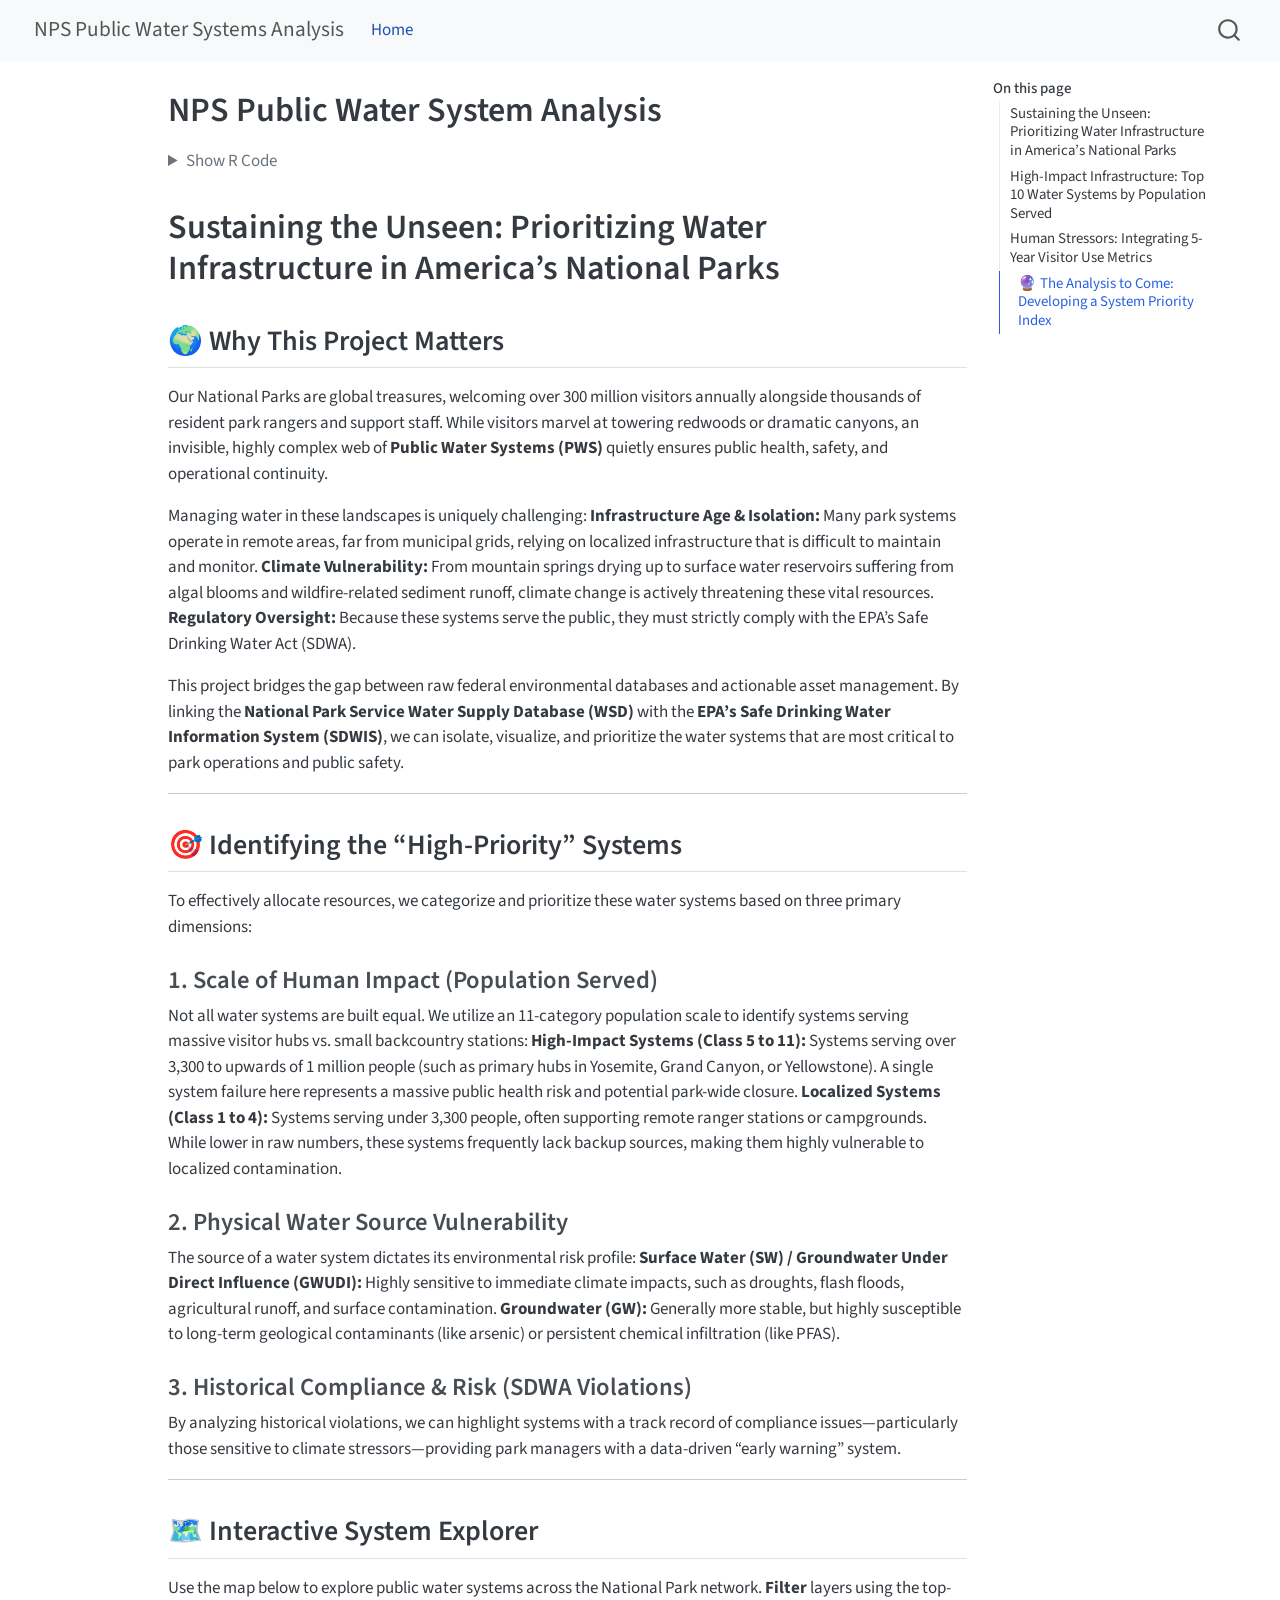
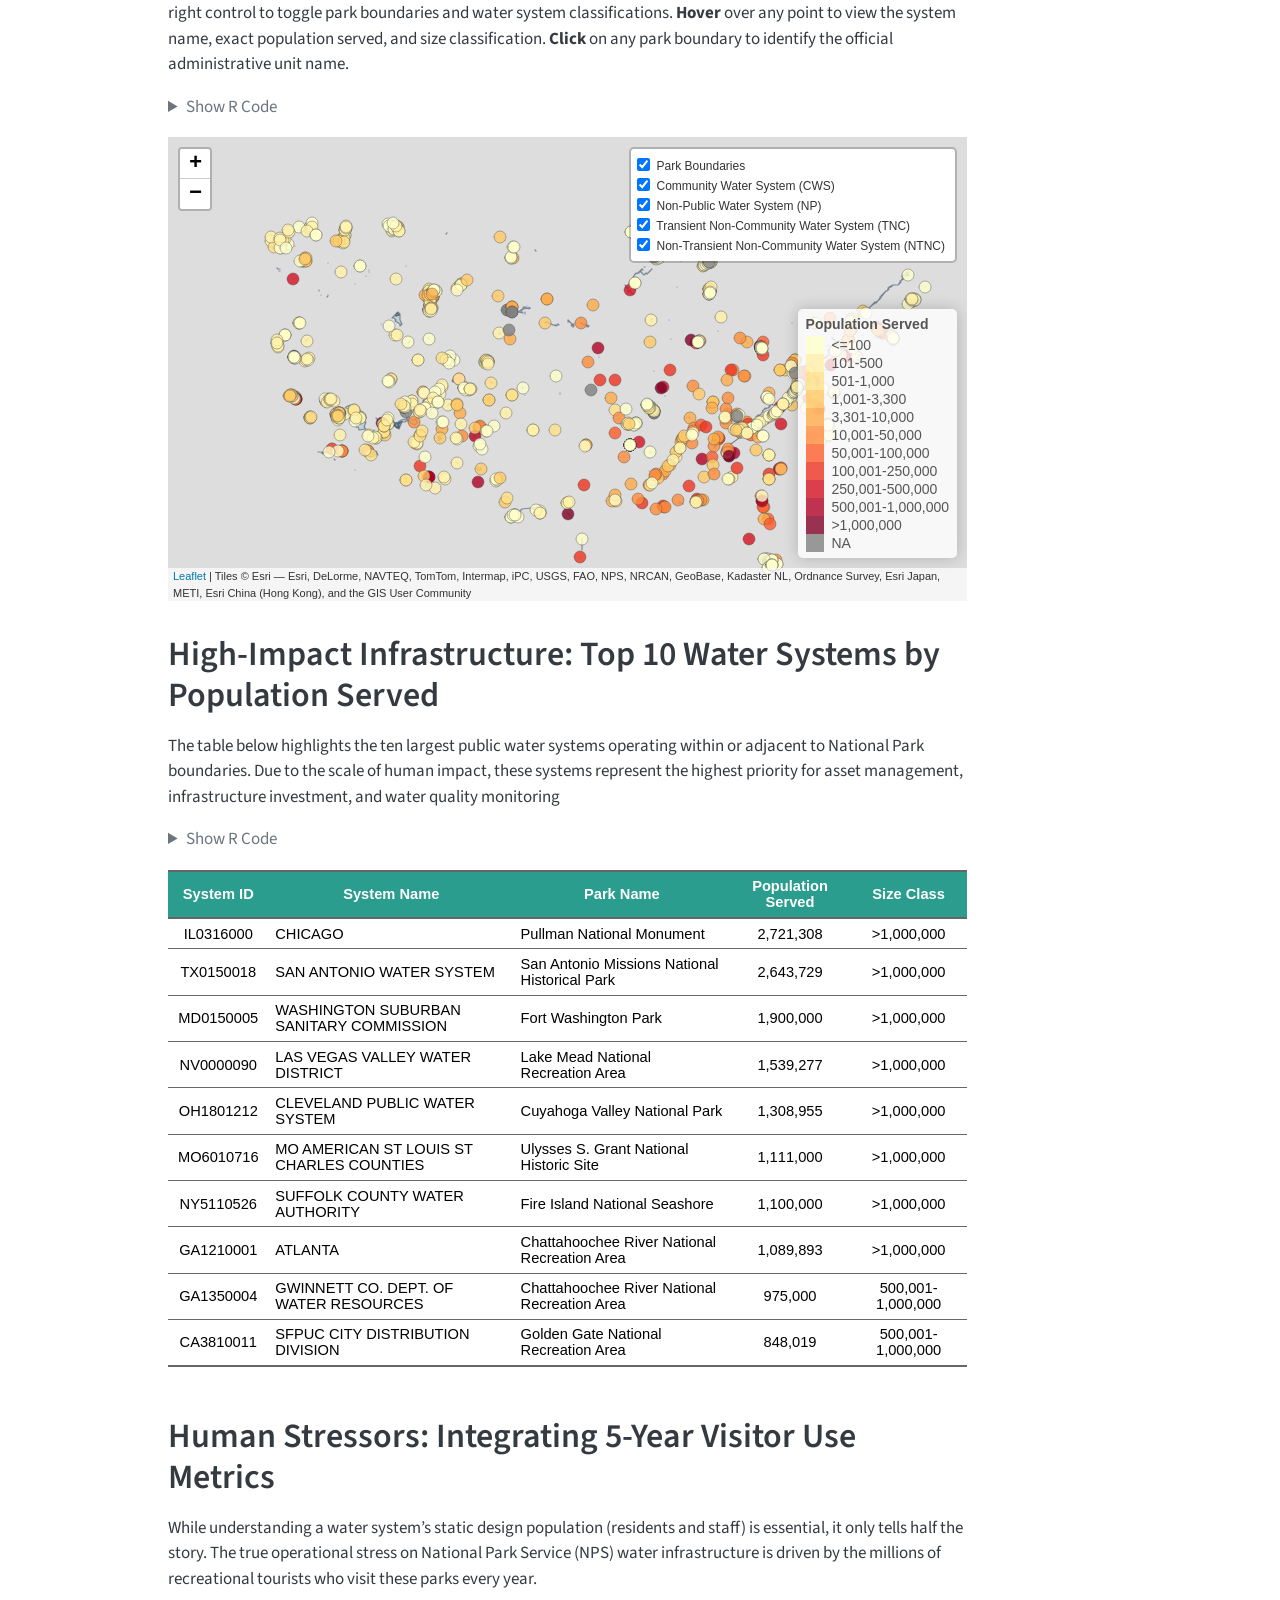
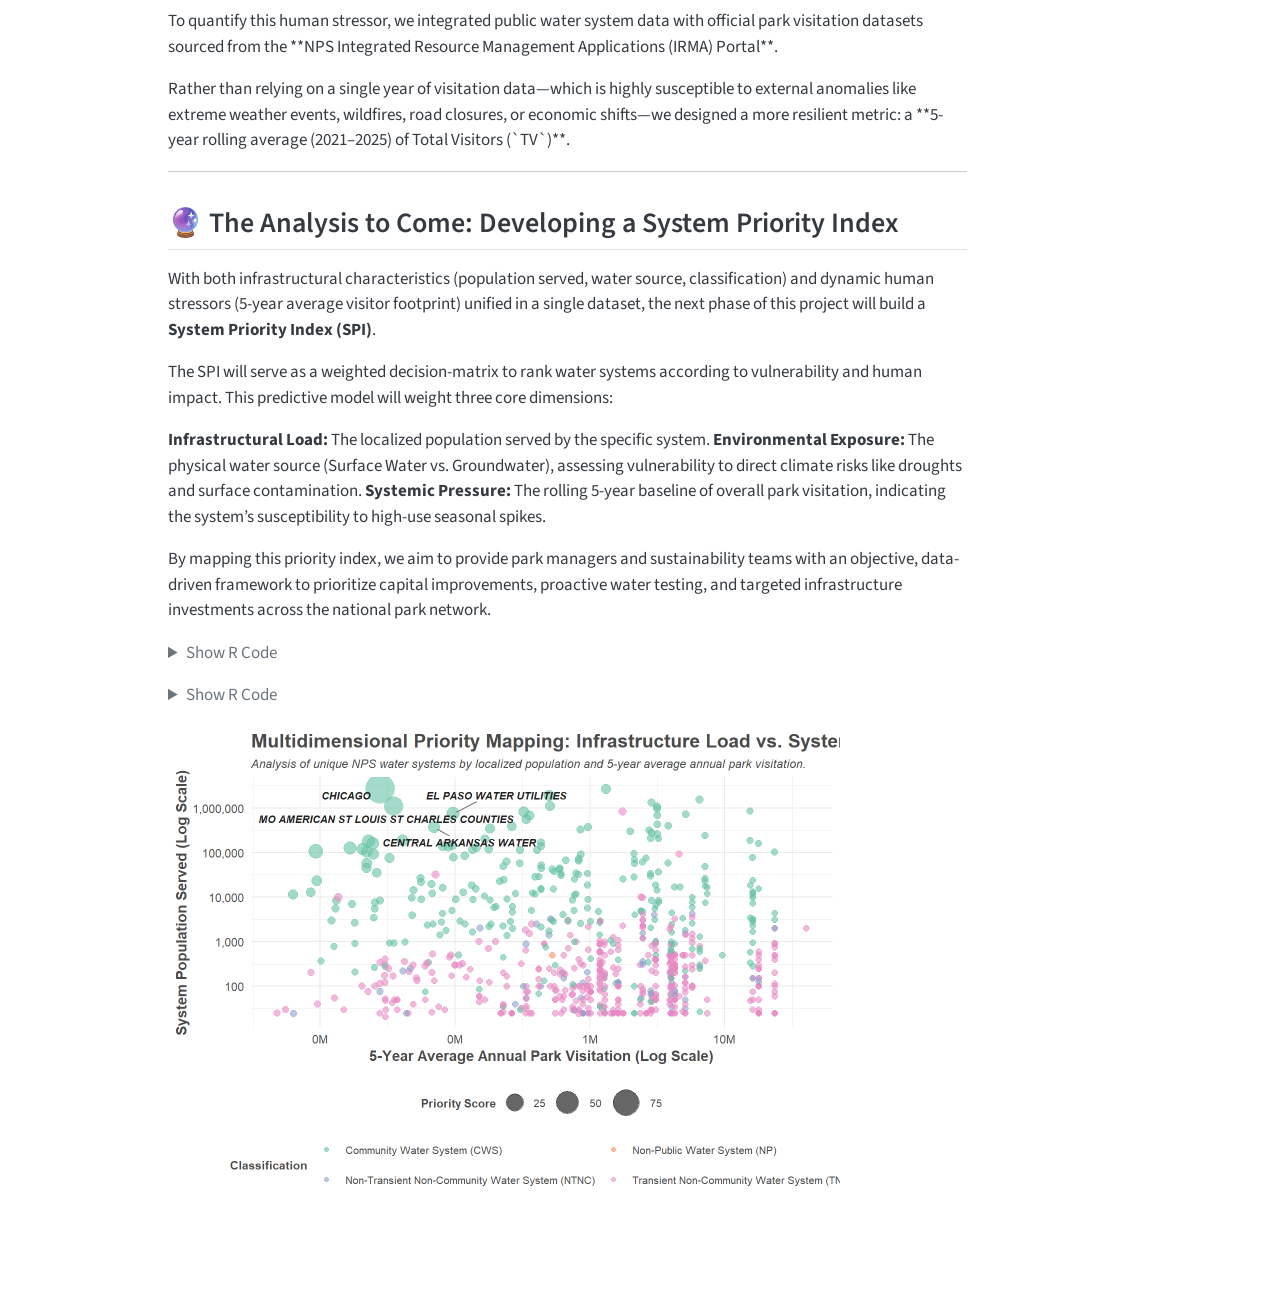
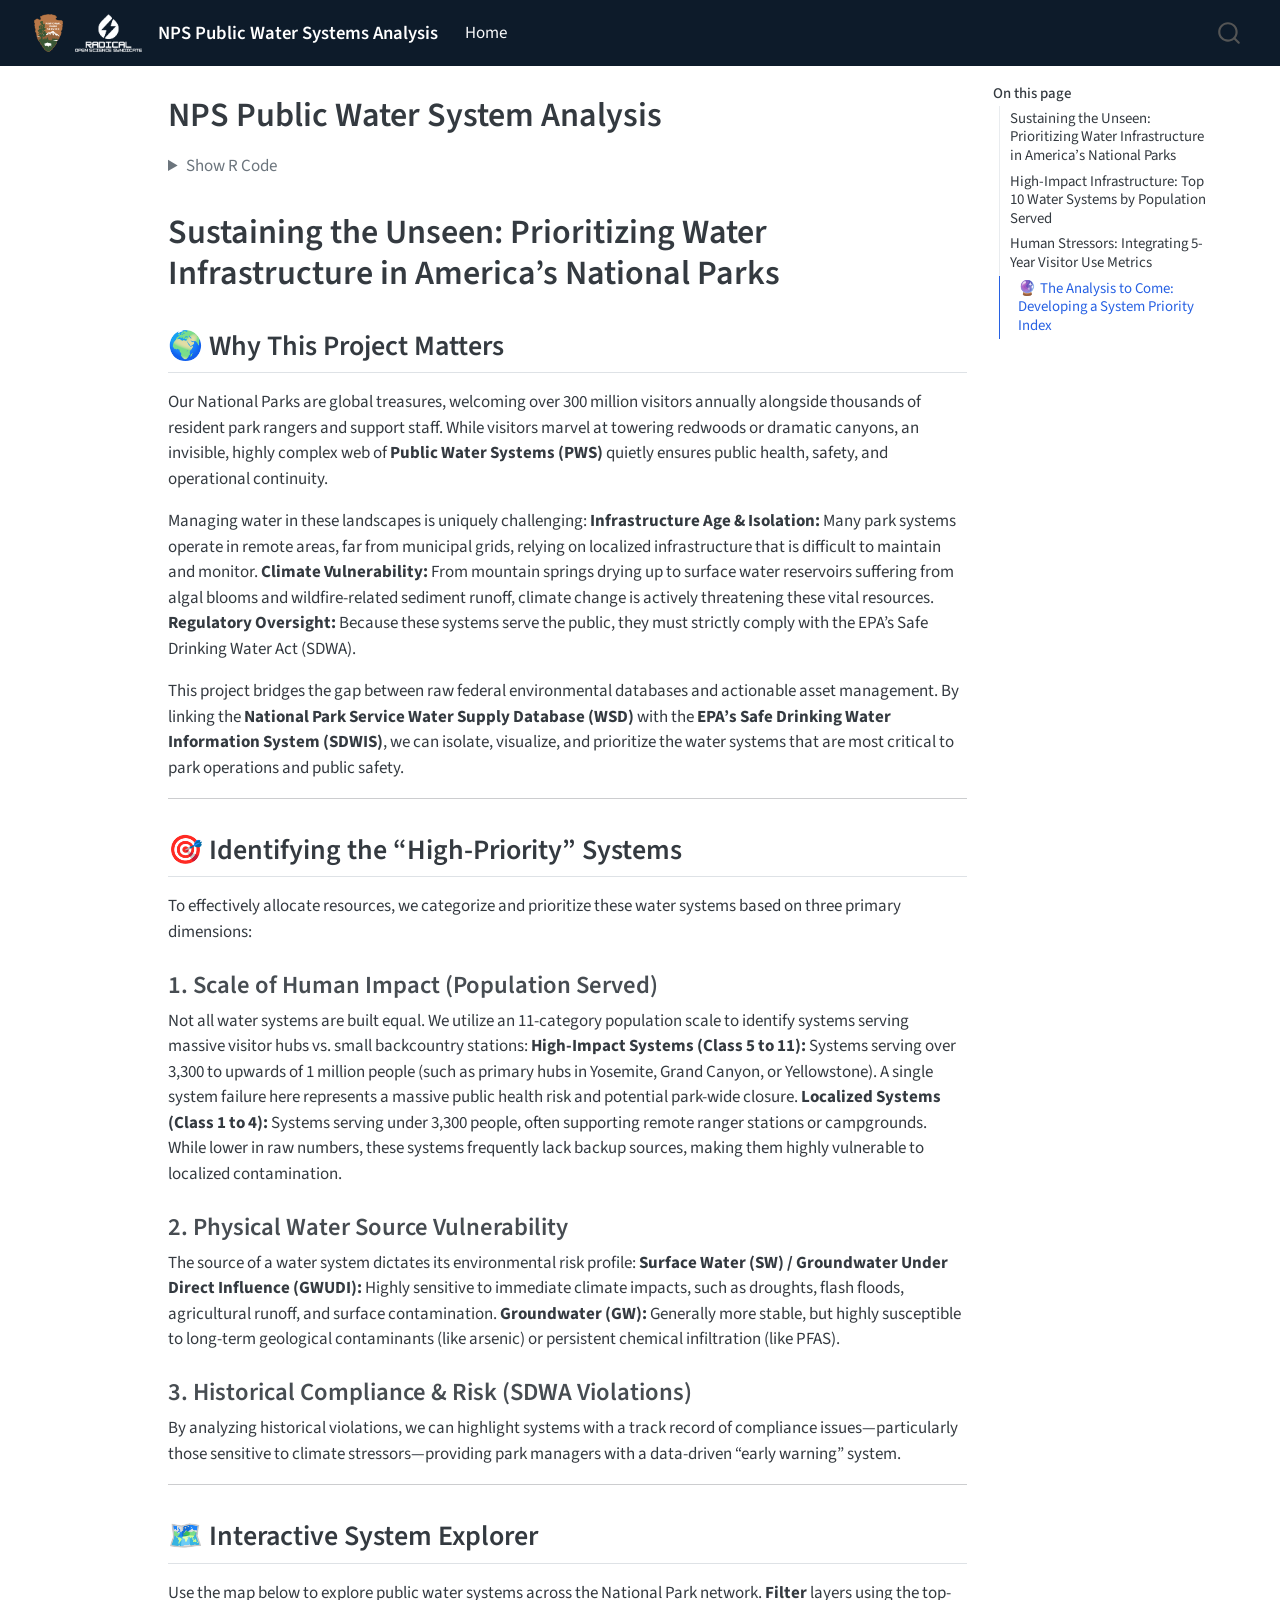
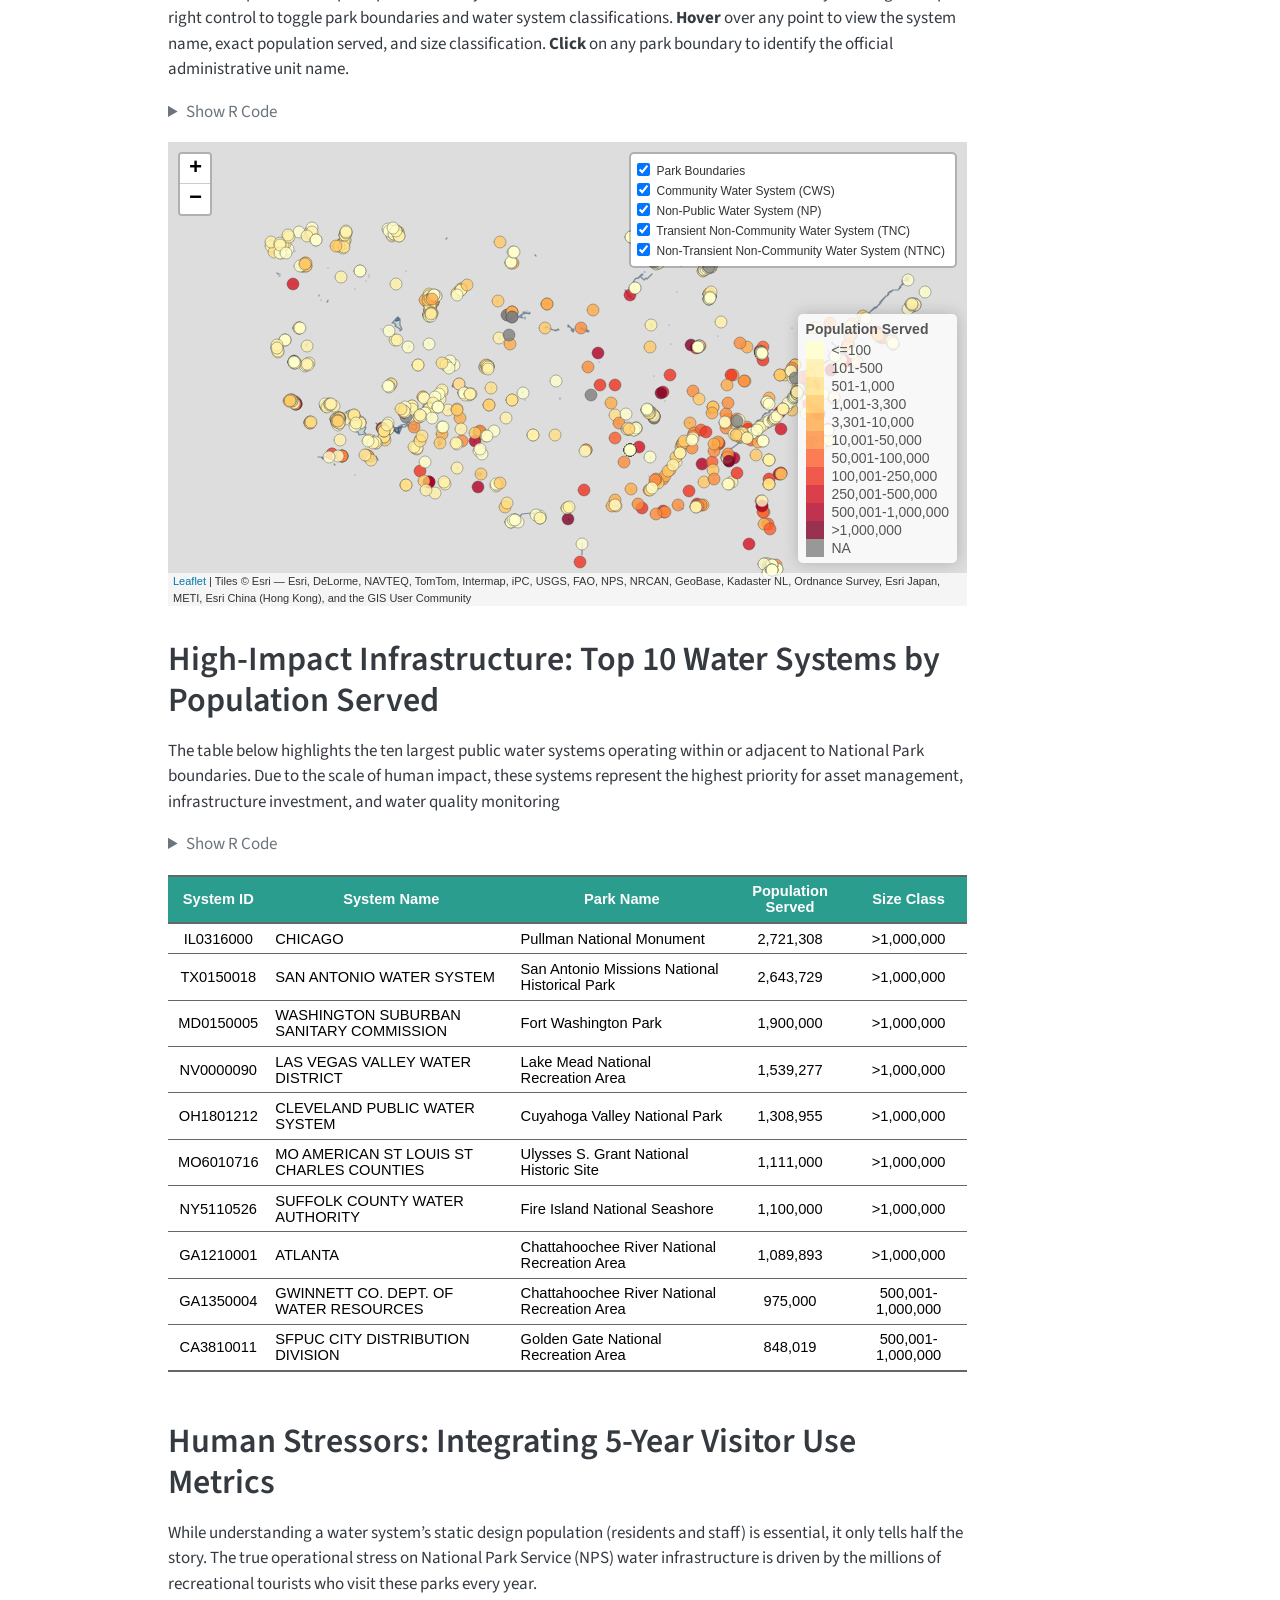
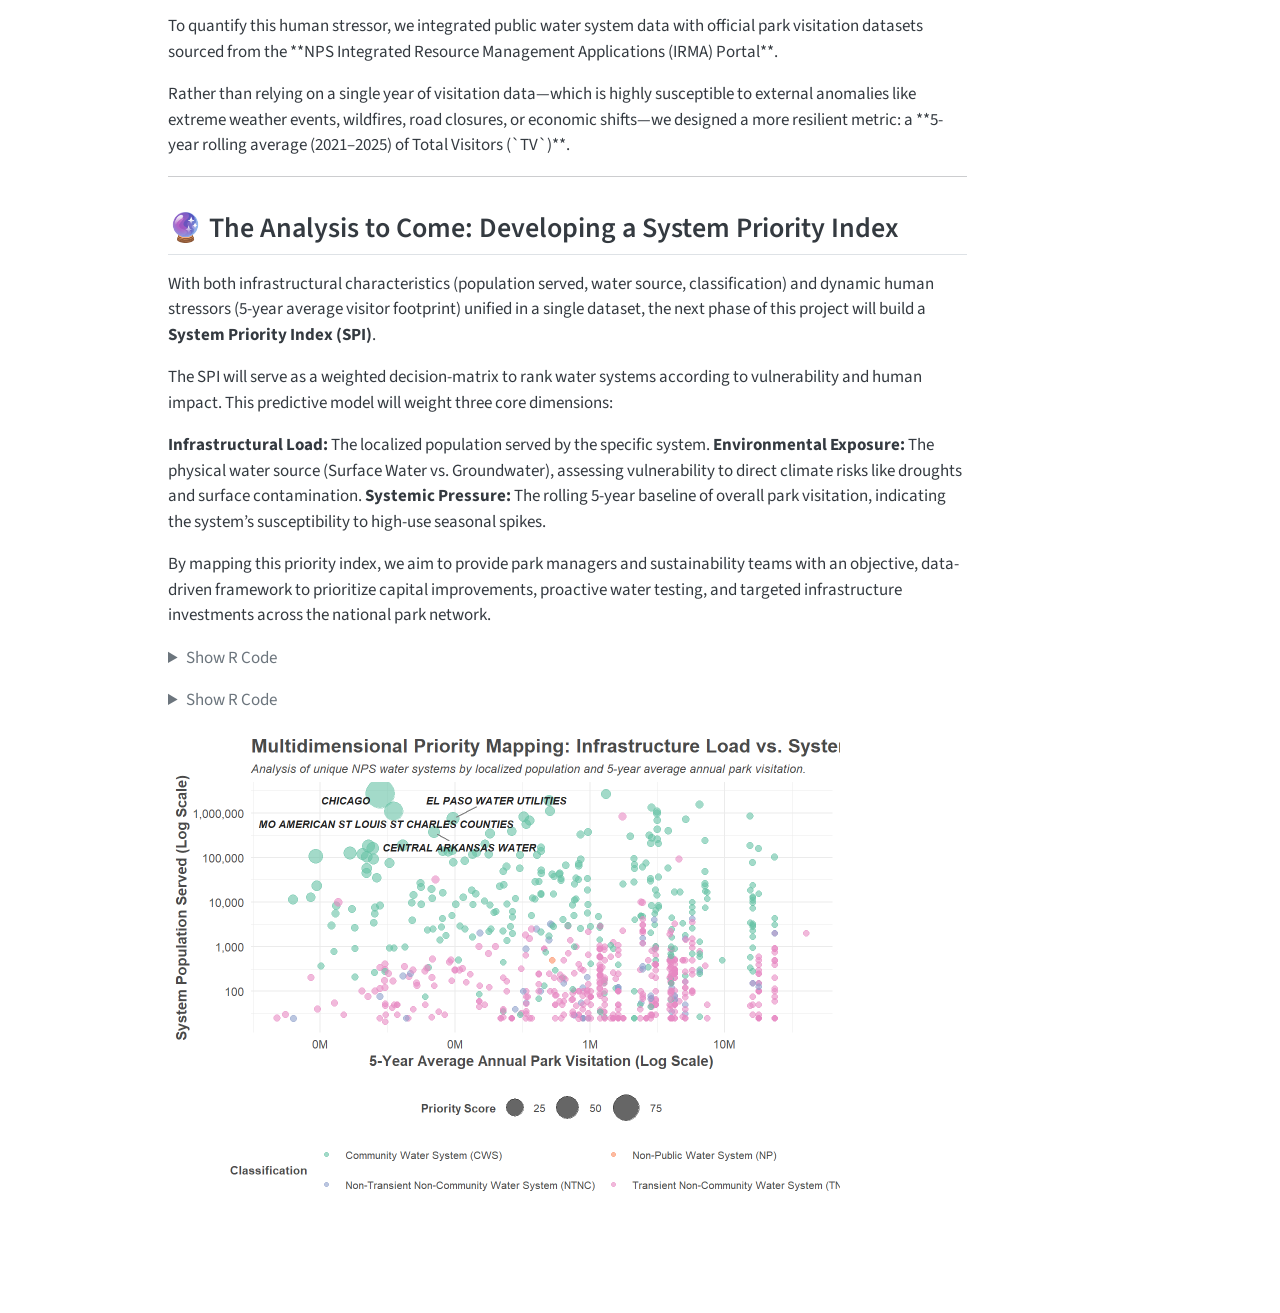
